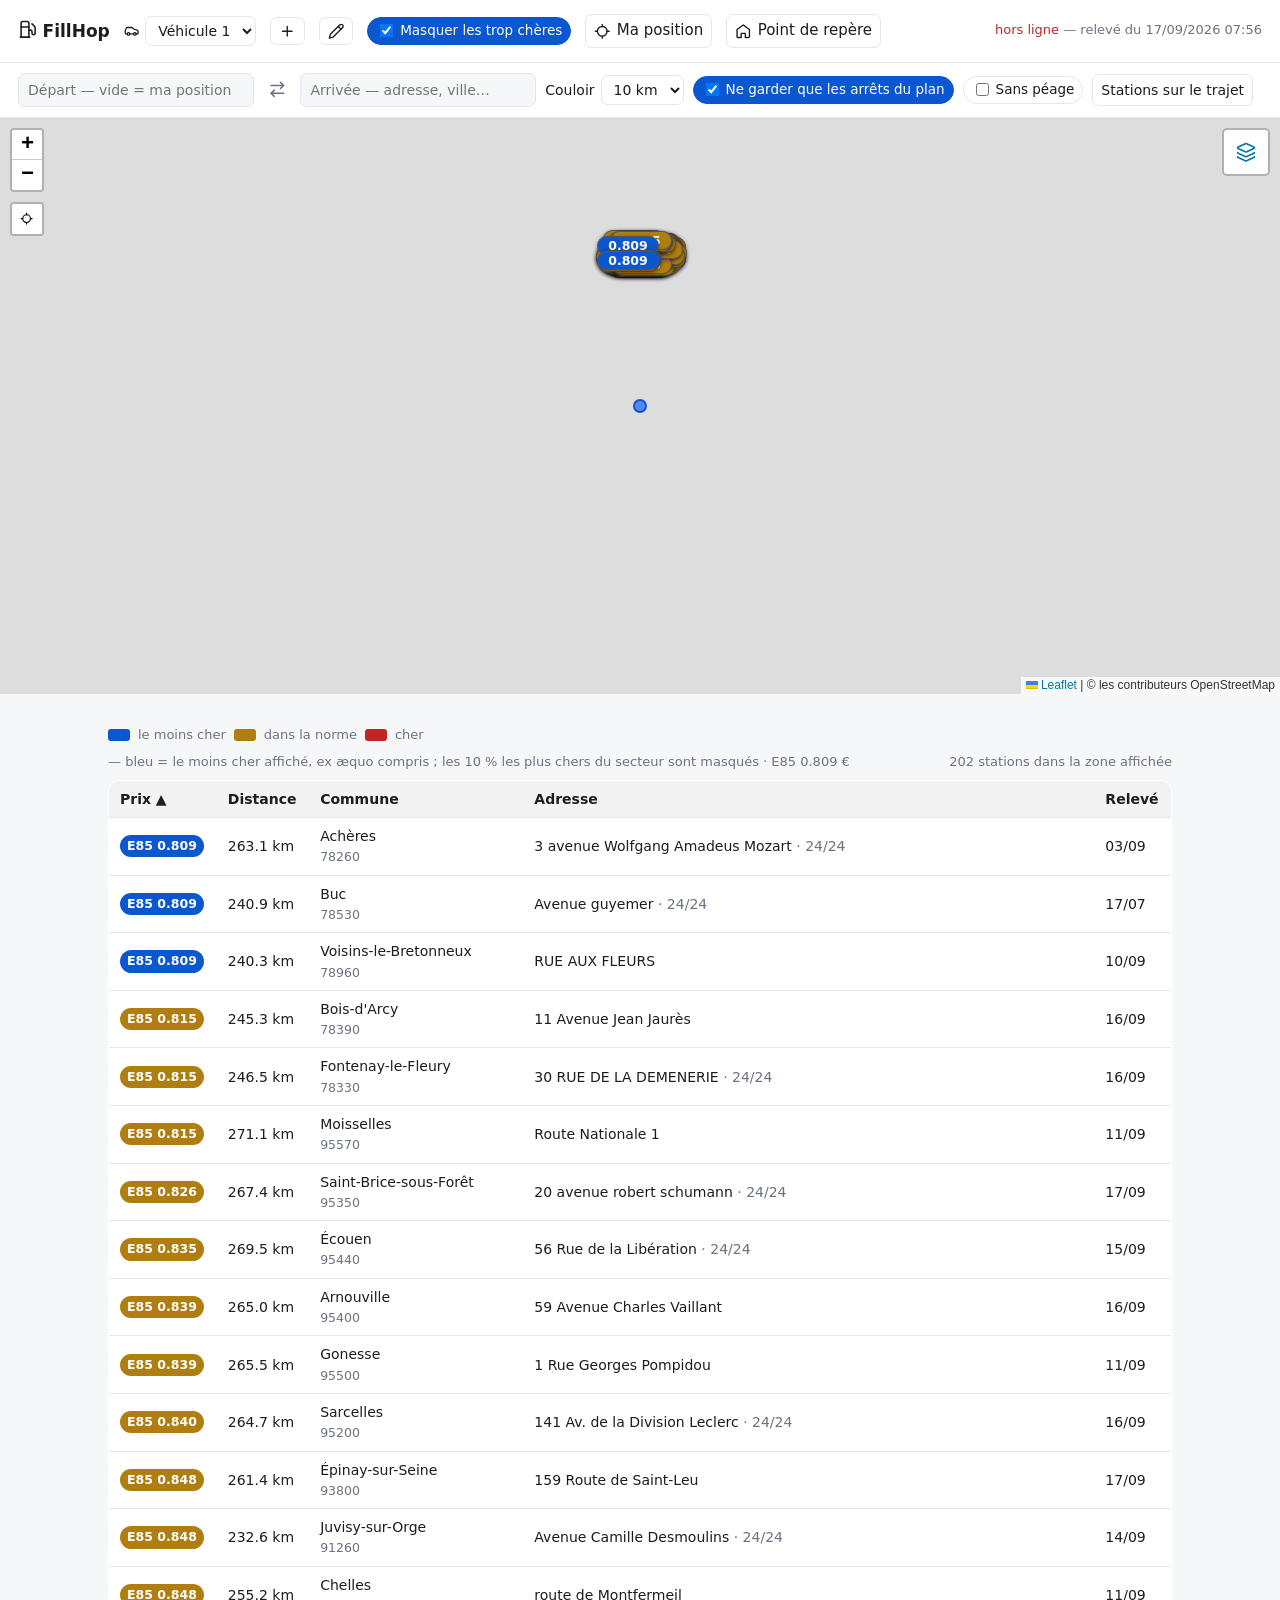
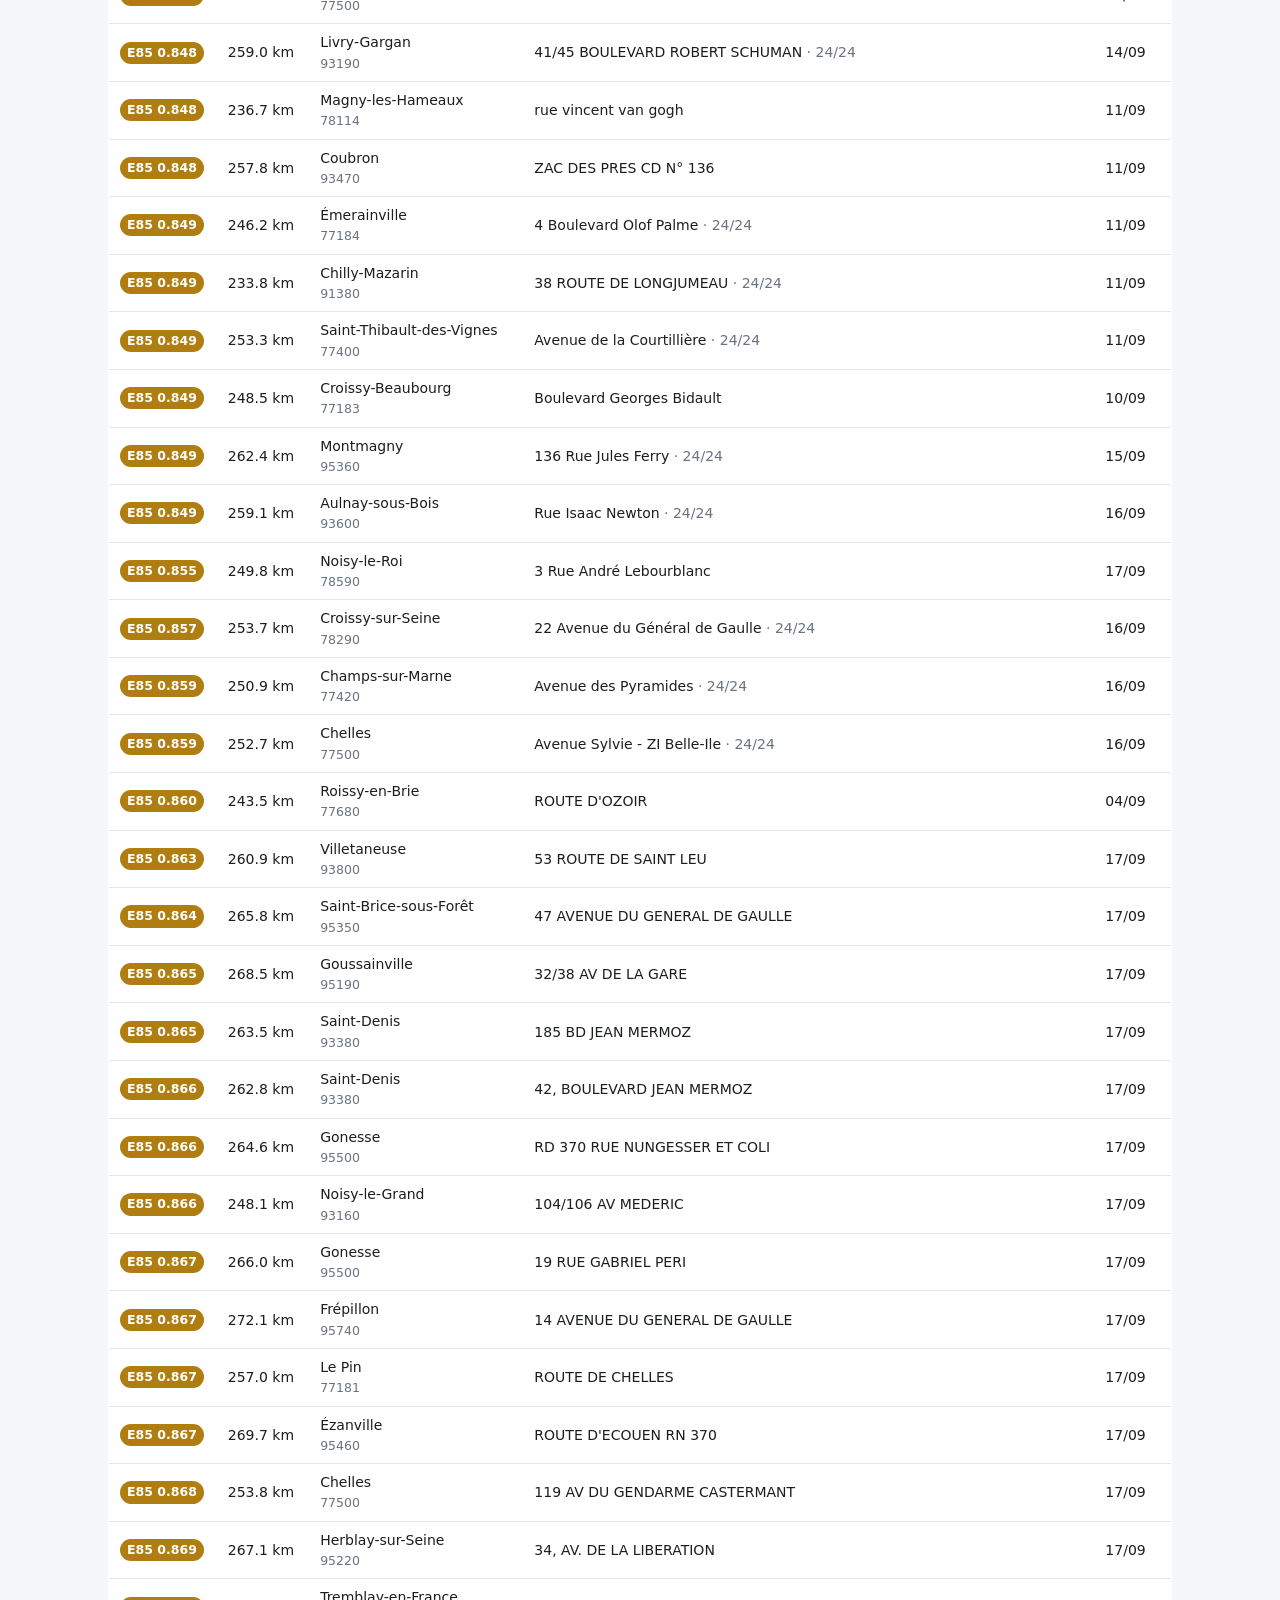
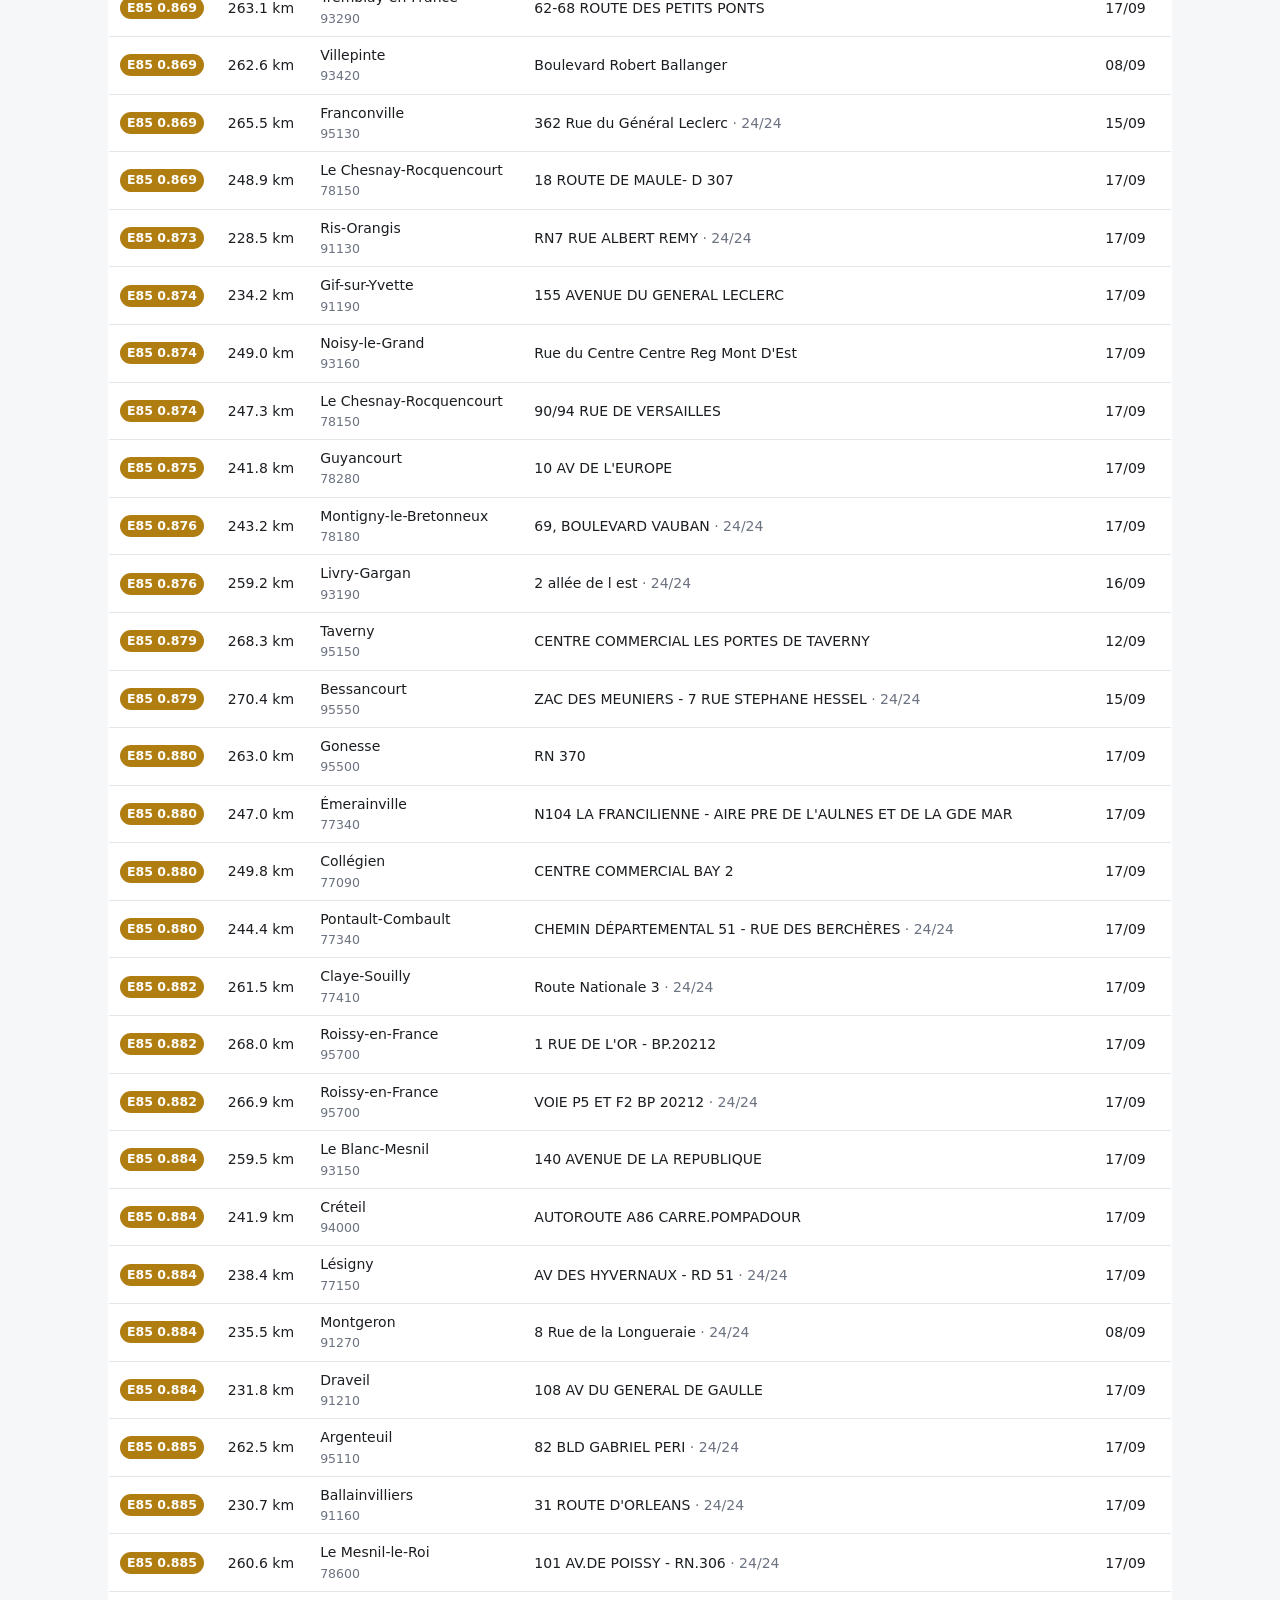
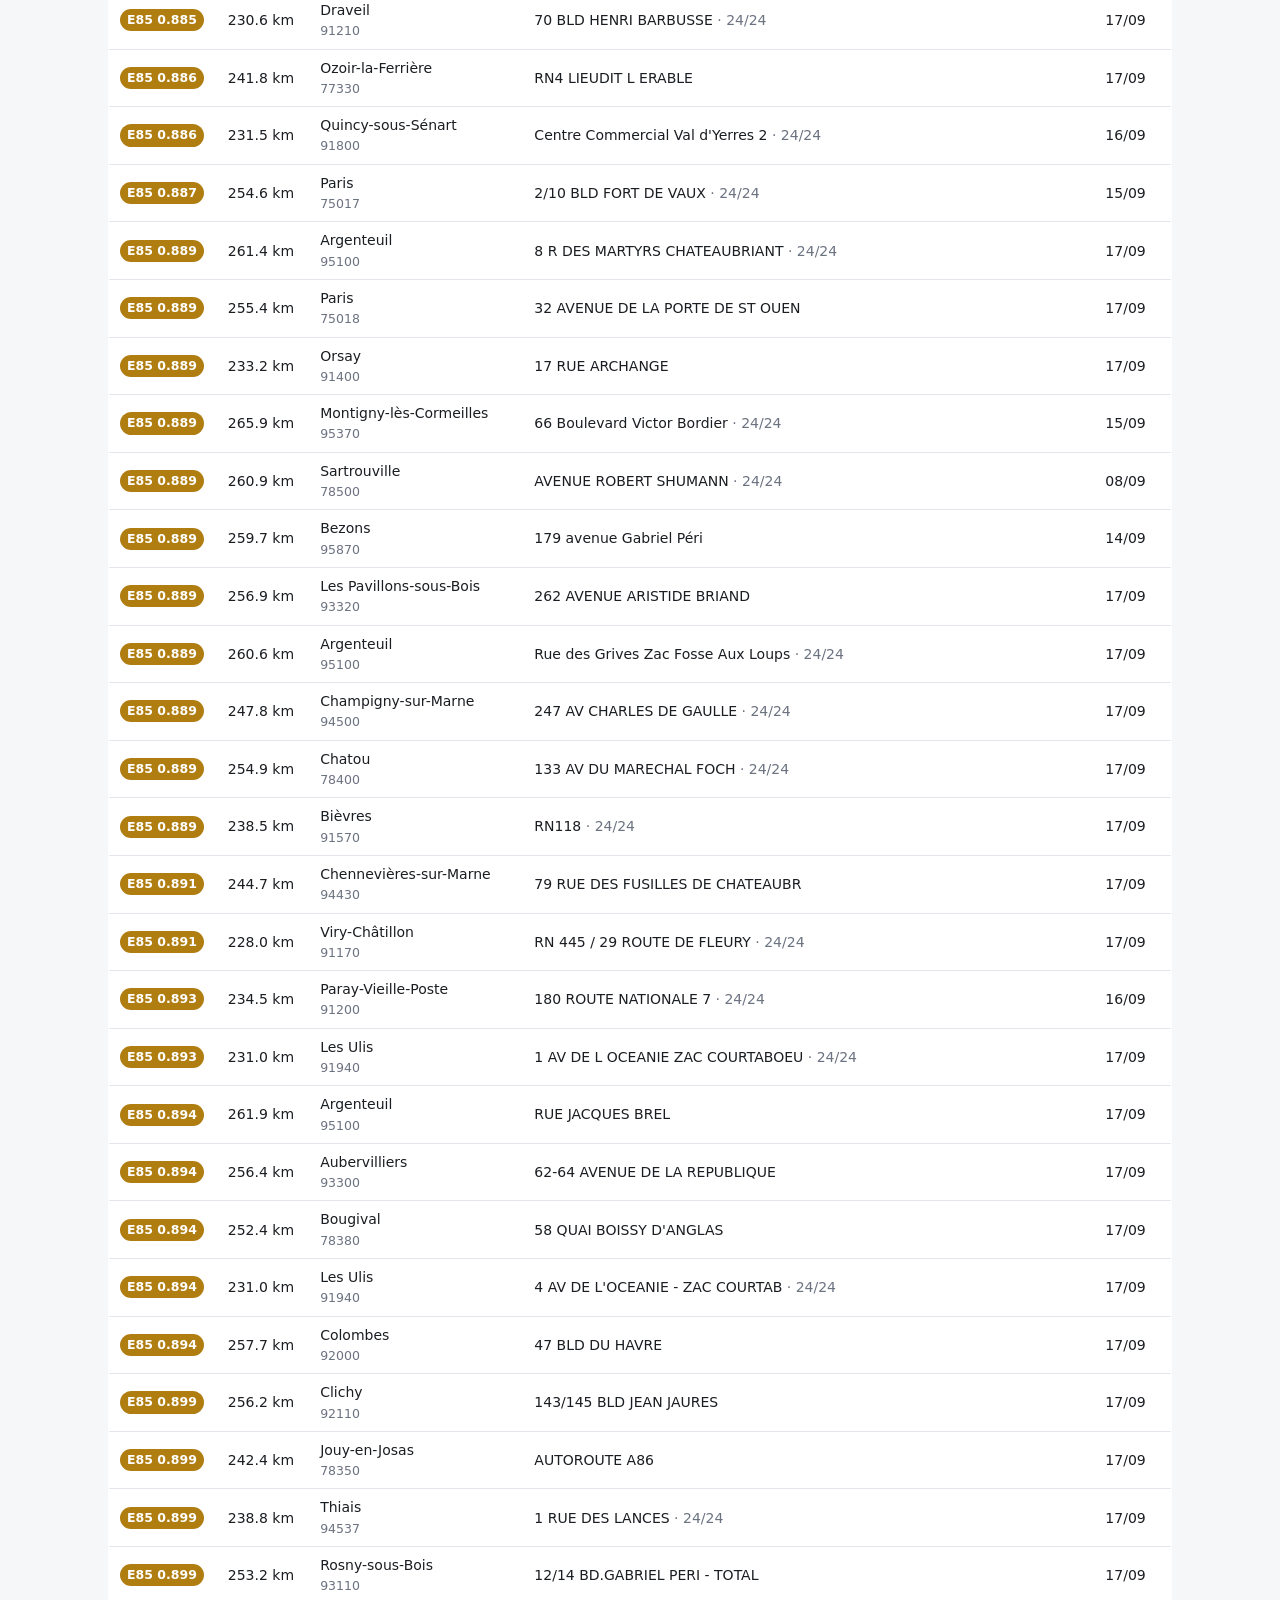
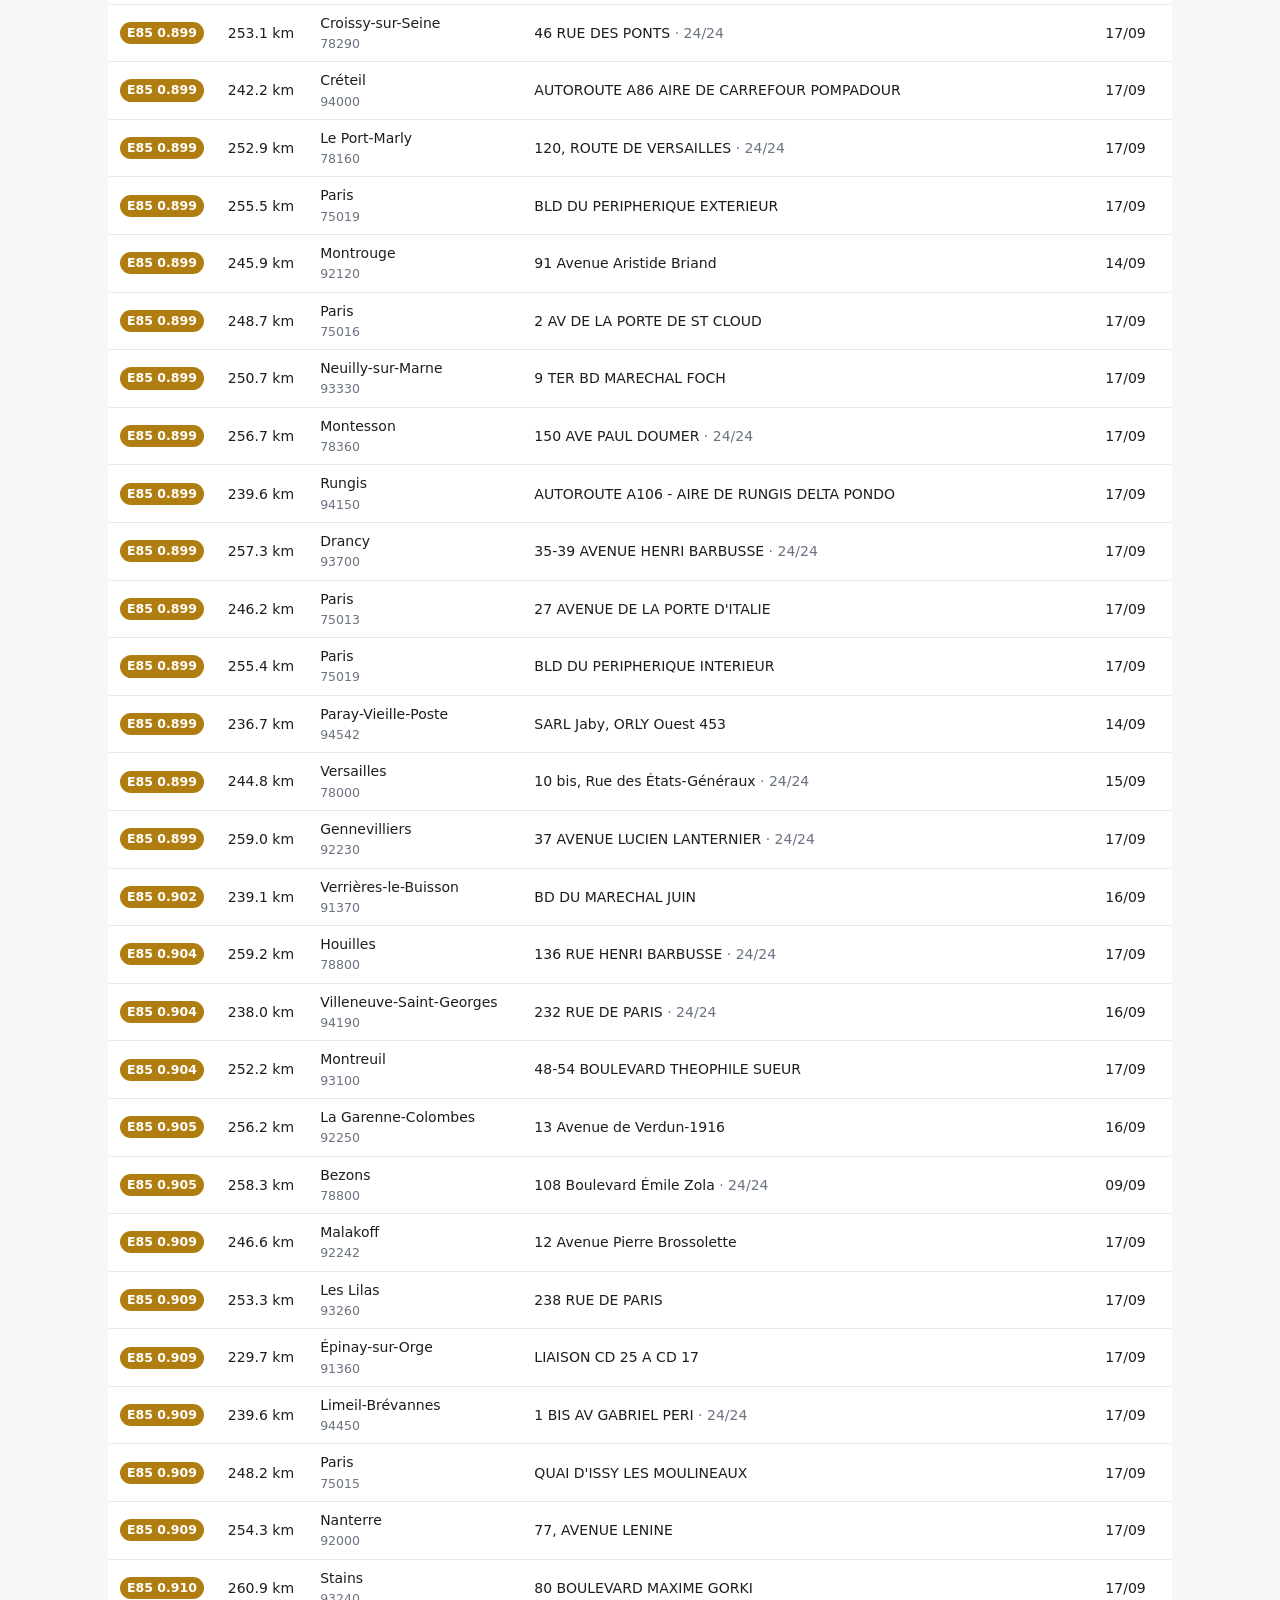
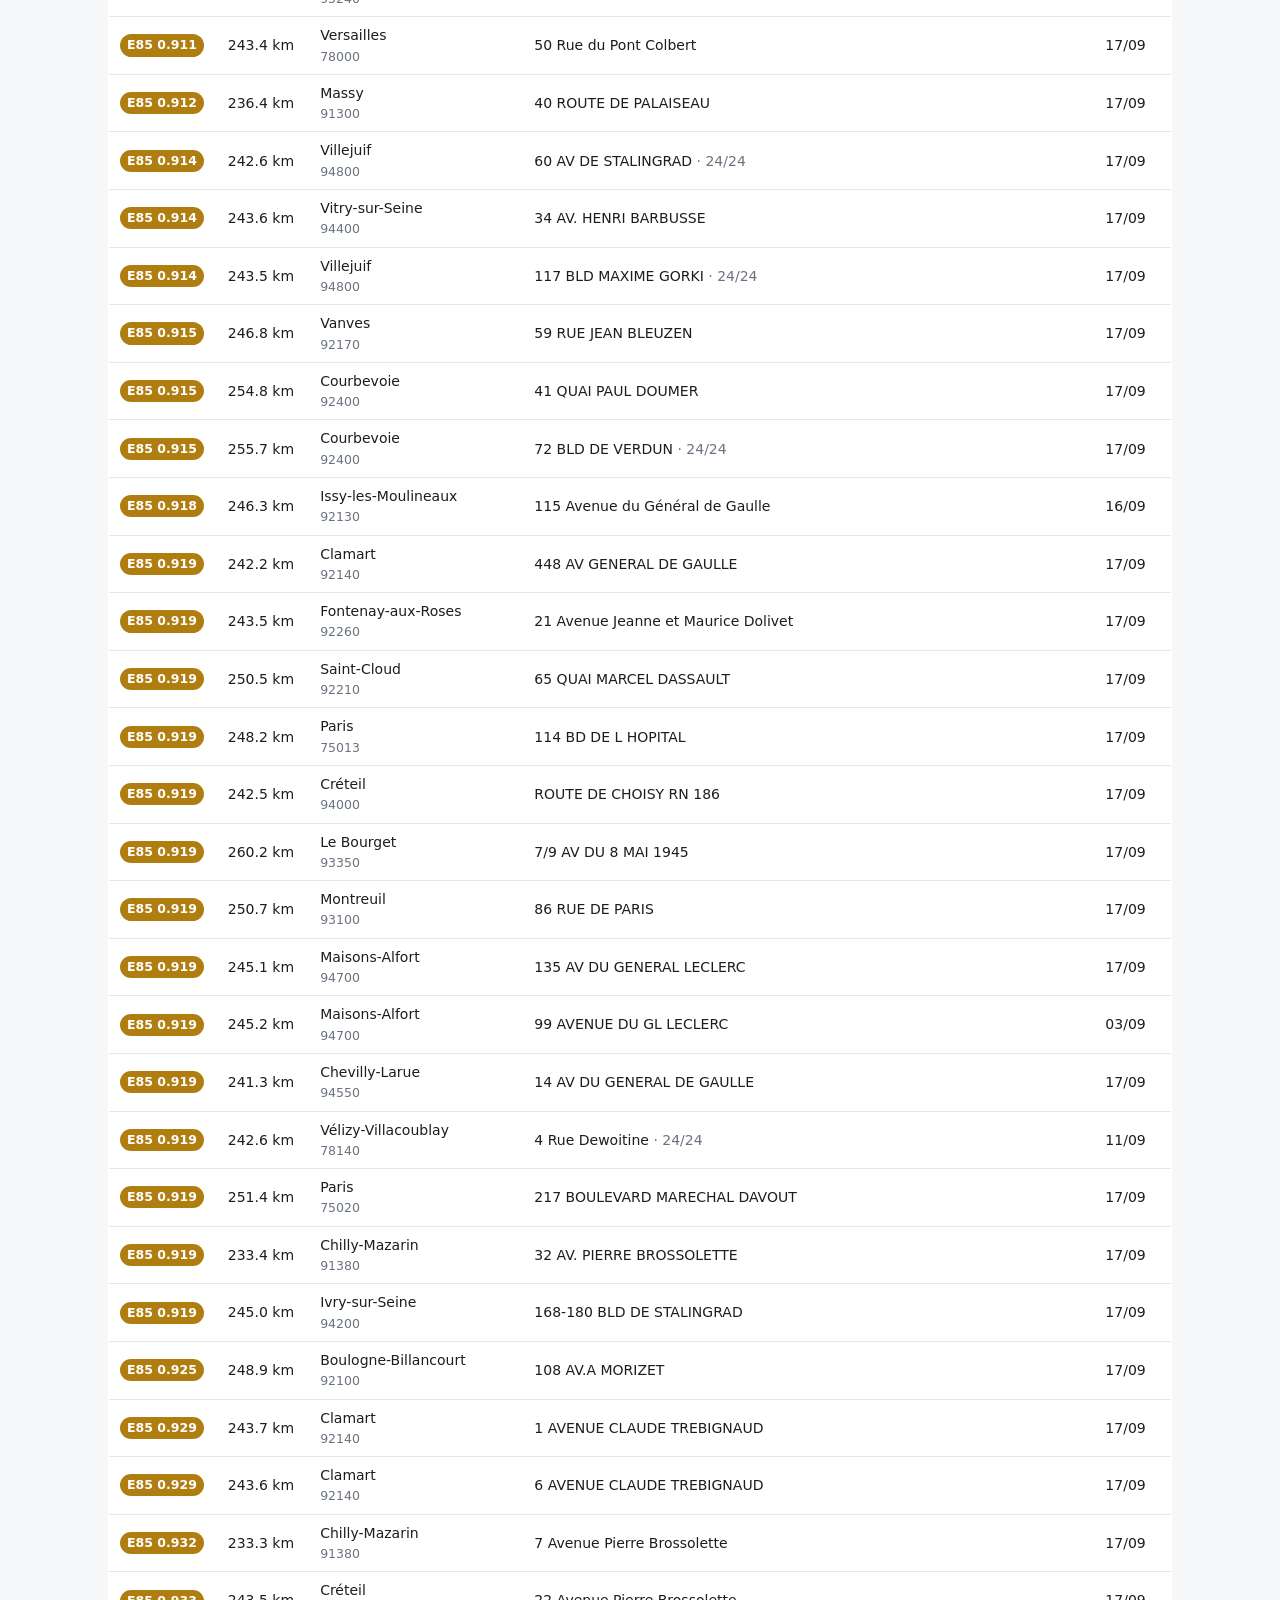
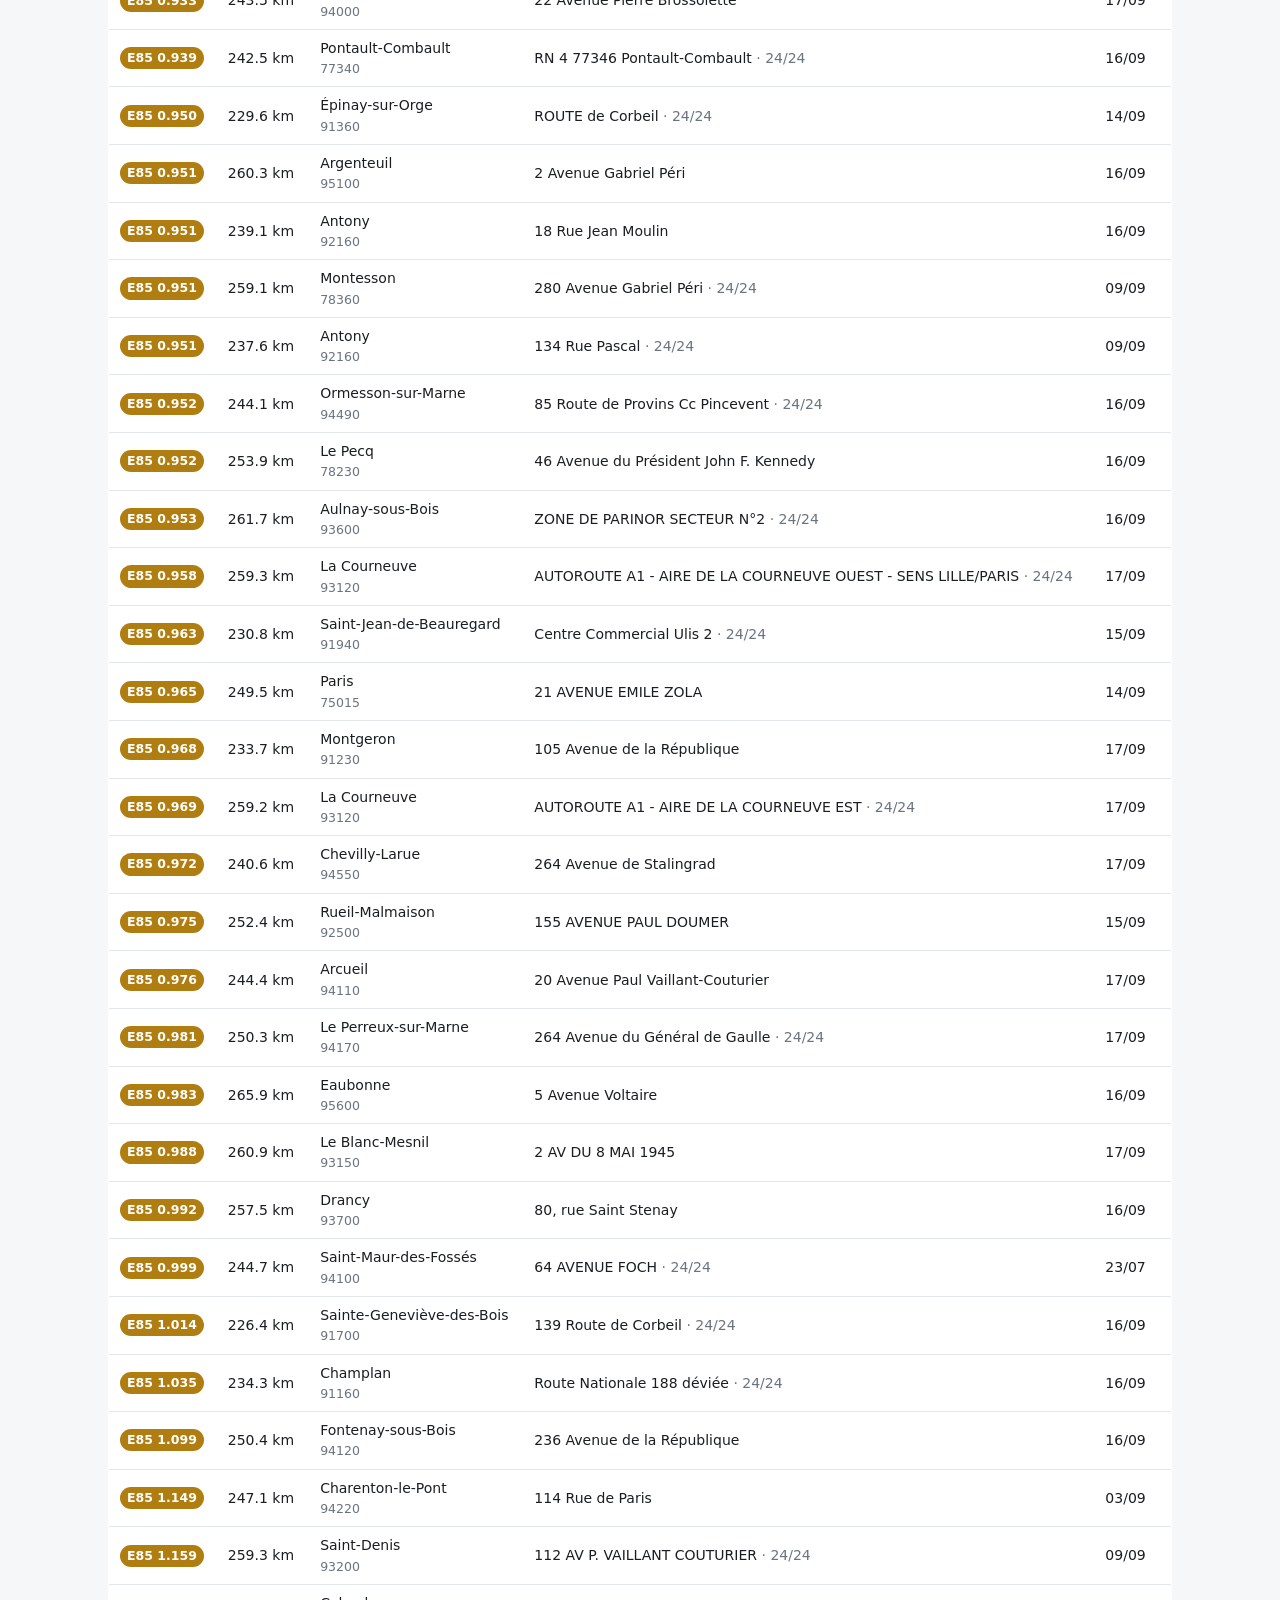
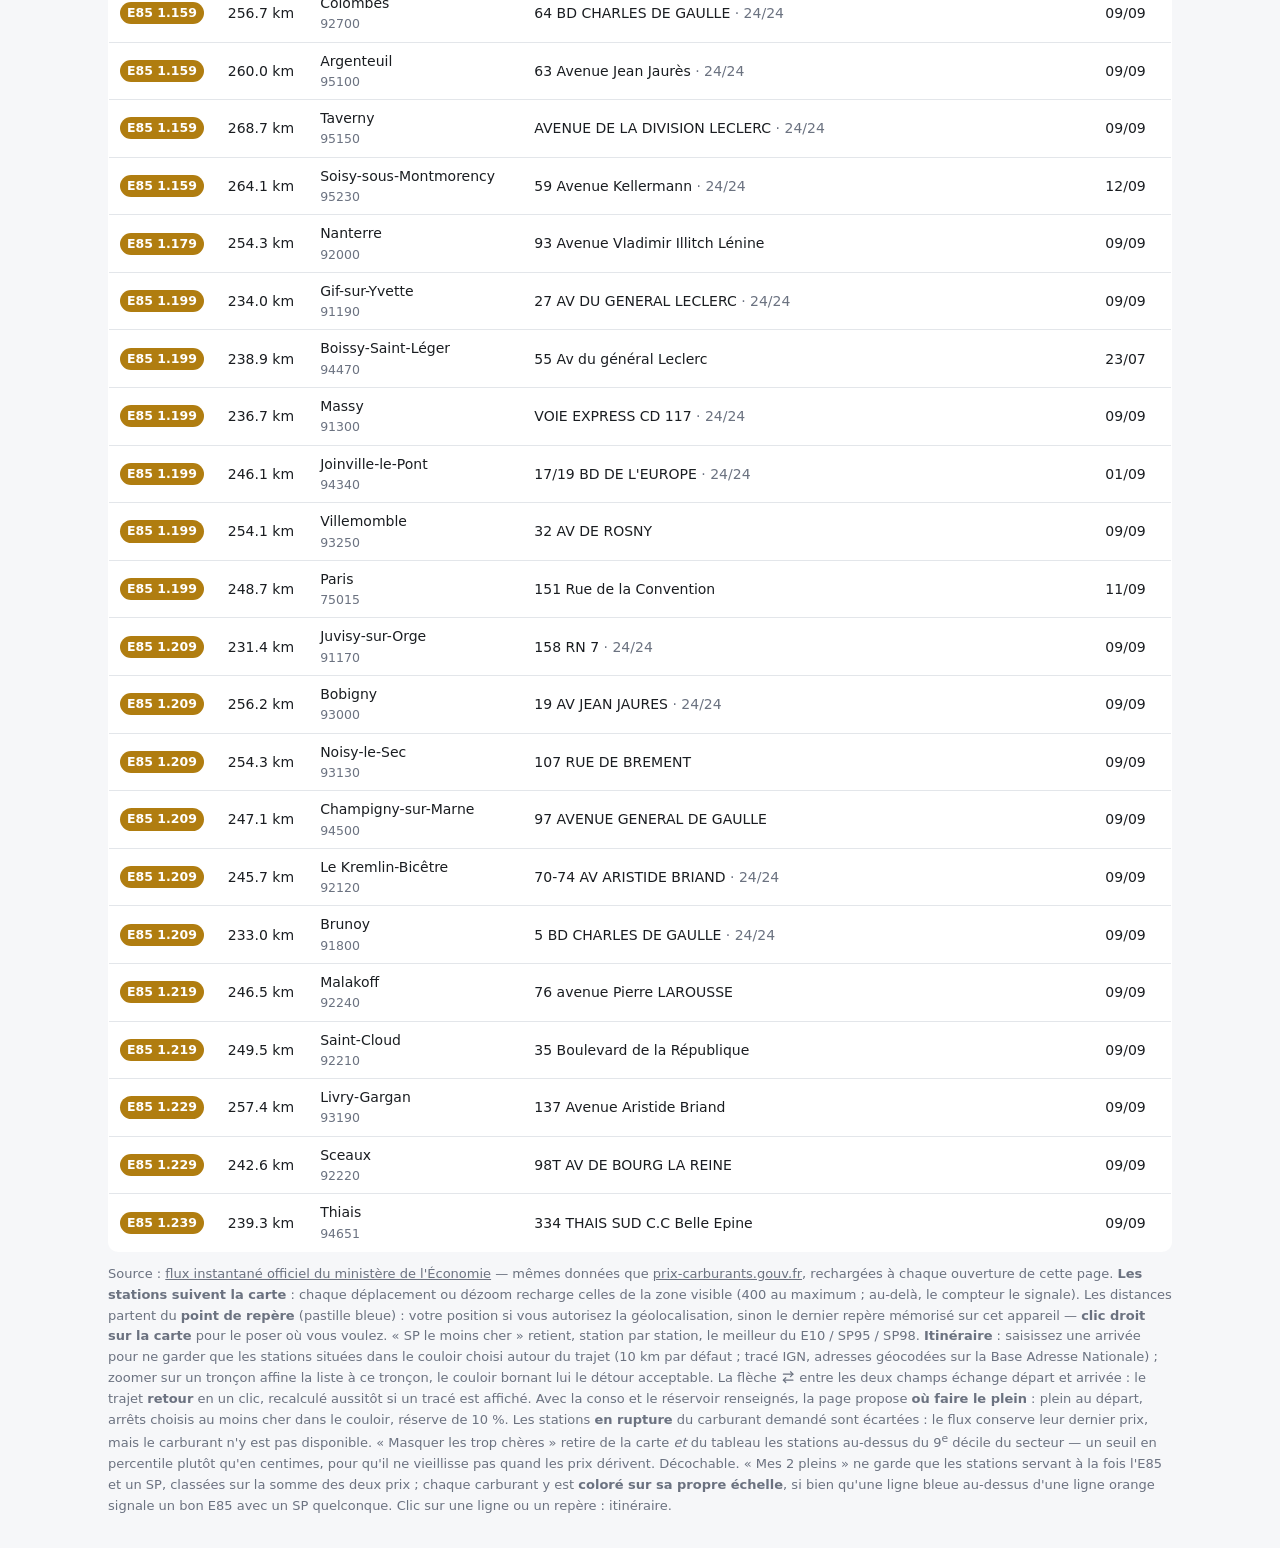
==== index.html @ d0668a2f "pages — build du 2026-09-17 Co-Authored-By: Claude <noreply@anthropic.com>" ====
<!DOCTYPE html>
<html lang="fr">
<head>
<meta charset="utf-8">
<meta name="viewport" content="width=device-width, initial-scale=1">
<meta http-equiv="Content-Security-Policy" content="default-src 'none'; script-src 'sha256-20nQCchB9co0qIjJZRGuk2/Z9VM+kNiyxNV1lvTlZBo=' 'sha256-ymEa5KxS230i+nWQeRbhgSF2k4nsTD3Vn7gPgkDmQLY='; style-src 'unsafe-inline'; img-src 'self' data: https://data.geopf.fr https://tile.openstreetmap.org; connect-src 'self' https://data.economie.gouv.fr https://data.geopf.fr https://api-adresse.data.gouv.fr; base-uri 'none'; form-action 'self'">
<meta name="fuelpilot-build" content="20260917-075632">
<title>FillHop</title>
<style>/* required styles */

.leaflet-pane,
.leaflet-tile,
.leaflet-marker-icon,
.leaflet-marker-shadow,
.leaflet-tile-container,
.leaflet-pane > svg,
.leaflet-pane > canvas,
.leaflet-zoom-box,
.leaflet-image-layer,
.leaflet-layer {
	position: absolute;
	left: 0;
	top: 0;
	}
.leaflet-container {
	overflow: hidden;
	}
.leaflet-tile,
.leaflet-marker-icon,
.leaflet-marker-shadow {
	-webkit-user-select: none;
	   -moz-user-select: none;
	        user-select: none;
	  -webkit-user-drag: none;
	}
/* Prevents IE11 from highlighting tiles in blue */
.leaflet-tile::selection {
	background: transparent;
}
/* Safari renders non-retina tile on retina better with this, but Chrome is worse */
.leaflet-safari .leaflet-tile {
	image-rendering: -webkit-optimize-contrast;
	}
/* hack that prevents hw layers "stretching" when loading new tiles */
.leaflet-safari .leaflet-tile-container {
	width: 1600px;
	height: 1600px;
	-webkit-transform-origin: 0 0;
	}
.leaflet-marker-icon,
.leaflet-marker-shadow {
	display: block;
	}
/* .leaflet-container svg: reset svg max-width decleration shipped in Joomla! (joomla.org) 3.x */
/* .leaflet-container img: map is broken in FF if you have max-width: 100% on tiles */
.leaflet-container .leaflet-overlay-pane svg {
	max-width: none !important;
	max-height: none !important;
	}
.leaflet-container .leaflet-marker-pane img,
.leaflet-container .leaflet-shadow-pane img,
.leaflet-container .leaflet-tile-pane img,
.leaflet-container img.leaflet-image-layer,
.leaflet-container .leaflet-tile {
	max-width: none !important;
	max-height: none !important;
	width: auto;
	padding: 0;
	}

.leaflet-container img.leaflet-tile {
	/* See: https://bugs.chromium.org/p/chromium/issues/detail?id=600120 */
	mix-blend-mode: plus-lighter;
}

.leaflet-container.leaflet-touch-zoom {
	-ms-touch-action: pan-x pan-y;
	touch-action: pan-x pan-y;
	}
.leaflet-container.leaflet-touch-drag {
	-ms-touch-action: pinch-zoom;
	/* Fallback for FF which doesn't support pinch-zoom */
	touch-action: none;
	touch-action: pinch-zoom;
}
.leaflet-container.leaflet-touch-drag.leaflet-touch-zoom {
	-ms-touch-action: none;
	touch-action: none;
}
.leaflet-container {
	-webkit-tap-highlight-color: transparent;
}
.leaflet-container a {
	-webkit-tap-highlight-color: rgba(51, 181, 229, 0.4);
}
.leaflet-tile {
	filter: inherit;
	visibility: hidden;
	}
.leaflet-tile-loaded {
	visibility: inherit;
	}
.leaflet-zoom-box {
	width: 0;
	height: 0;
	-moz-box-sizing: border-box;
	     box-sizing: border-box;
	z-index: 800;
	}
/* workaround for https://bugzilla.mozilla.org/show_bug.cgi?id=888319 */
.leaflet-overlay-pane svg {
	-moz-user-select: none;
	}

.leaflet-pane         { z-index: 400; }

.leaflet-tile-pane    { z-index: 200; }
.leaflet-overlay-pane { z-index: 400; }
.leaflet-shadow-pane  { z-index: 500; }
.leaflet-marker-pane  { z-index: 600; }
.leaflet-tooltip-pane   { z-index: 650; }
.leaflet-popup-pane   { z-index: 700; }

.leaflet-map-pane canvas { z-index: 100; }
.leaflet-map-pane svg    { z-index: 200; }

.leaflet-vml-shape {
	width: 1px;
	height: 1px;
	}
.lvml {
	behavior: url(#default#VML);
	display: inline-block;
	position: absolute;
	}


/* control positioning */

.leaflet-control {
	position: relative;
	z-index: 800;
	pointer-events: visiblePainted; /* IE 9-10 doesn't have auto */
	pointer-events: auto;
	}
.leaflet-top,
.leaflet-bottom {
	position: absolute;
	z-index: 1000;
	pointer-events: none;
	}
.leaflet-top {
	top: 0;
	}
.leaflet-right {
	right: 0;
	}
.leaflet-bottom {
	bottom: 0;
	}
.leaflet-left {
	left: 0;
	}
.leaflet-control {
	float: left;
	clear: both;
	}
.leaflet-right .leaflet-control {
	float: right;
	}
.leaflet-top .leaflet-control {
	margin-top: 10px;
	}
.leaflet-bottom .leaflet-control {
	margin-bottom: 10px;
	}
.leaflet-left .leaflet-control {
	margin-left: 10px;
	}
.leaflet-right .leaflet-control {
	margin-right: 10px;
	}


/* zoom and fade animations */

.leaflet-fade-anim .leaflet-popup {
	opacity: 0;
	-webkit-transition: opacity 0.2s linear;
	   -moz-transition: opacity 0.2s linear;
	        transition: opacity 0.2s linear;
	}
.leaflet-fade-anim .leaflet-map-pane .leaflet-popup {
	opacity: 1;
	}
.leaflet-zoom-animated {
	-webkit-transform-origin: 0 0;
	    -ms-transform-origin: 0 0;
	        transform-origin: 0 0;
	}
svg.leaflet-zoom-animated {
	will-change: transform;
}

.leaflet-zoom-anim .leaflet-zoom-animated {
	-webkit-transition: -webkit-transform 0.25s cubic-bezier(0,0,0.25,1);
	   -moz-transition:    -moz-transform 0.25s cubic-bezier(0,0,0.25,1);
	        transition:         transform 0.25s cubic-bezier(0,0,0.25,1);
	}
.leaflet-zoom-anim .leaflet-tile,
.leaflet-pan-anim .leaflet-tile {
	-webkit-transition: none;
	   -moz-transition: none;
	        transition: none;
	}

.leaflet-zoom-anim .leaflet-zoom-hide {
	visibility: hidden;
	}


/* cursors */

.leaflet-interactive {
	cursor: pointer;
	}
.leaflet-grab {
	cursor: -webkit-grab;
	cursor:    -moz-grab;
	cursor:         grab;
	}
.leaflet-crosshair,
.leaflet-crosshair .leaflet-interactive {
	cursor: crosshair;
	}
.leaflet-popup-pane,
.leaflet-control {
	cursor: auto;
	}
.leaflet-dragging .leaflet-grab,
.leaflet-dragging .leaflet-grab .leaflet-interactive,
.leaflet-dragging .leaflet-marker-draggable {
	cursor: move;
	cursor: -webkit-grabbing;
	cursor:    -moz-grabbing;
	cursor:         grabbing;
	}

/* marker & overlays interactivity */
.leaflet-marker-icon,
.leaflet-marker-shadow,
.leaflet-image-layer,
.leaflet-pane > svg path,
.leaflet-tile-container {
	pointer-events: none;
	}

.leaflet-marker-icon.leaflet-interactive,
.leaflet-image-layer.leaflet-interactive,
.leaflet-pane > svg path.leaflet-interactive,
svg.leaflet-image-layer.leaflet-interactive path {
	pointer-events: visiblePainted; /* IE 9-10 doesn't have auto */
	pointer-events: auto;
	}

/* visual tweaks */

.leaflet-container {
	background: #ddd;
	outline-offset: 1px;
	}
.leaflet-container a {
	color: #0078A8;
	}
.leaflet-zoom-box {
	border: 2px dotted #38f;
	background: rgba(255,255,255,0.5);
	}


/* general typography */
.leaflet-container {
	font-family: "Helvetica Neue", Arial, Helvetica, sans-serif;
	font-size: 12px;
	font-size: 0.75rem;
	line-height: 1.5;
	}


/* general toolbar styles */

.leaflet-bar {
	box-shadow: 0 1px 5px rgba(0,0,0,0.65);
	border-radius: 4px;
	}
.leaflet-bar a {
	background-color: #fff;
	border-bottom: 1px solid #ccc;
	width: 26px;
	height: 26px;
	line-height: 26px;
	display: block;
	text-align: center;
	text-decoration: none;
	color: black;
	}
.leaflet-bar a,
.leaflet-control-layers-toggle {
	background-position: 50% 50%;
	background-repeat: no-repeat;
	display: block;
	}
.leaflet-bar a:hover,
.leaflet-bar a:focus {
	background-color: #f4f4f4;
	}
.leaflet-bar a:first-child {
	border-top-left-radius: 4px;
	border-top-right-radius: 4px;
	}
.leaflet-bar a:last-child {
	border-bottom-left-radius: 4px;
	border-bottom-right-radius: 4px;
	border-bottom: none;
	}
.leaflet-bar a.leaflet-disabled {
	cursor: default;
	background-color: #f4f4f4;
	color: #bbb;
	}

.leaflet-touch .leaflet-bar a {
	width: 30px;
	height: 30px;
	line-height: 30px;
	}
.leaflet-touch .leaflet-bar a:first-child {
	border-top-left-radius: 2px;
	border-top-right-radius: 2px;
	}
.leaflet-touch .leaflet-bar a:last-child {
	border-bottom-left-radius: 2px;
	border-bottom-right-radius: 2px;
	}

/* zoom control */

.leaflet-control-zoom-in,
.leaflet-control-zoom-out {
	font: bold 18px 'Lucida Console', Monaco, monospace;
	text-indent: 1px;
	}

.leaflet-touch .leaflet-control-zoom-in, .leaflet-touch .leaflet-control-zoom-out  {
	font-size: 22px;
	}


/* layers control */

.leaflet-control-layers {
	box-shadow: 0 1px 5px rgba(0,0,0,0.4);
	background: #fff;
	border-radius: 5px;
	}
.leaflet-control-layers-toggle {
	background-image: url(images/layers.png);
	width: 36px;
	height: 36px;
	}
.leaflet-retina .leaflet-control-layers-toggle {
	background-image: url(images/layers-2x.png);
	background-size: 26px 26px;
	}
.leaflet-touch .leaflet-control-layers-toggle {
	width: 44px;
	height: 44px;
	}
.leaflet-control-layers .leaflet-control-layers-list,
.leaflet-control-layers-expanded .leaflet-control-layers-toggle {
	display: none;
	}
.leaflet-control-layers-expanded .leaflet-control-layers-list {
	display: block;
	position: relative;
	}
.leaflet-control-layers-expanded {
	padding: 6px 10px 6px 6px;
	color: #333;
	background: #fff;
	}
.leaflet-control-layers-scrollbar {
	overflow-y: scroll;
	overflow-x: hidden;
	padding-right: 5px;
	}
.leaflet-control-layers-selector {
	margin-top: 2px;
	position: relative;
	top: 1px;
	}
.leaflet-control-layers label {
	display: block;
	font-size: 13px;
	font-size: 1.08333em;
	}
.leaflet-control-layers-separator {
	height: 0;
	border-top: 1px solid #ddd;
	margin: 5px -10px 5px -6px;
	}

/* Default icon URLs */
.leaflet-default-icon-path { /* used only in path-guessing heuristic, see L.Icon.Default */
	background-image: url(images/marker-icon.png);
	}


/* attribution and scale controls */

.leaflet-container .leaflet-control-attribution {
	background: #fff;
	background: rgba(255, 255, 255, 0.8);
	margin: 0;
	}
.leaflet-control-attribution,
.leaflet-control-scale-line {
	padding: 0 5px;
	color: #333;
	line-height: 1.4;
	}
.leaflet-control-attribution a {
	text-decoration: none;
	}
.leaflet-control-attribution a:hover,
.leaflet-control-attribution a:focus {
	text-decoration: underline;
	}
.leaflet-attribution-flag {
	display: inline !important;
	vertical-align: baseline !important;
	width: 1em;
	height: 0.6669em;
	}
.leaflet-left .leaflet-control-scale {
	margin-left: 5px;
	}
.leaflet-bottom .leaflet-control-scale {
	margin-bottom: 5px;
	}
.leaflet-control-scale-line {
	border: 2px solid #777;
	border-top: none;
	line-height: 1.1;
	padding: 2px 5px 1px;
	white-space: nowrap;
	-moz-box-sizing: border-box;
	     box-sizing: border-box;
	background: rgba(255, 255, 255, 0.8);
	text-shadow: 1px 1px #fff;
	}
.leaflet-control-scale-line:not(:first-child) {
	border-top: 2px solid #777;
	border-bottom: none;
	margin-top: -2px;
	}
.leaflet-control-scale-line:not(:first-child):not(:last-child) {
	border-bottom: 2px solid #777;
	}

.leaflet-touch .leaflet-control-attribution,
.leaflet-touch .leaflet-control-layers,
.leaflet-touch .leaflet-bar {
	box-shadow: none;
	}
.leaflet-touch .leaflet-control-layers,
.leaflet-touch .leaflet-bar {
	border: 2px solid rgba(0,0,0,0.2);
	background-clip: padding-box;
	}


/* popup */

.leaflet-popup {
	position: absolute;
	text-align: center;
	margin-bottom: 20px;
	}
.leaflet-popup-content-wrapper {
	padding: 1px;
	text-align: left;
	border-radius: 12px;
	}
.leaflet-popup-content {
	margin: 13px 24px 13px 20px;
	line-height: 1.3;
	font-size: 13px;
	font-size: 1.08333em;
	min-height: 1px;
	}
.leaflet-popup-content p {
	margin: 17px 0;
	margin: 1.3em 0;
	}
.leaflet-popup-tip-container {
	width: 40px;
	height: 20px;
	position: absolute;
	left: 50%;
	margin-top: -1px;
	margin-left: -20px;
	overflow: hidden;
	pointer-events: none;
	}
.leaflet-popup-tip {
	width: 17px;
	height: 17px;
	padding: 1px;

	margin: -10px auto 0;
	pointer-events: auto;

	-webkit-transform: rotate(45deg);
	   -moz-transform: rotate(45deg);
	    -ms-transform: rotate(45deg);
	        transform: rotate(45deg);
	}
.leaflet-popup-content-wrapper,
.leaflet-popup-tip {
	background: white;
	color: #333;
	box-shadow: 0 3px 14px rgba(0,0,0,0.4);
	}
.leaflet-container a.leaflet-popup-close-button {
	position: absolute;
	top: 0;
	right: 0;
	border: none;
	text-align: center;
	width: 24px;
	height: 24px;
	font: 16px/24px Tahoma, Verdana, sans-serif;
	color: #757575;
	text-decoration: none;
	background: transparent;
	}
.leaflet-container a.leaflet-popup-close-button:hover,
.leaflet-container a.leaflet-popup-close-button:focus {
	color: #585858;
	}
.leaflet-popup-scrolled {
	overflow: auto;
	}

.leaflet-oldie .leaflet-popup-content-wrapper {
	-ms-zoom: 1;
	}
.leaflet-oldie .leaflet-popup-tip {
	width: 24px;
	margin: 0 auto;

	-ms-filter: "progid:DXImageTransform.Microsoft.Matrix(M11=0.70710678, M12=0.70710678, M21=-0.70710678, M22=0.70710678)";
	filter: progid:DXImageTransform.Microsoft.Matrix(M11=0.70710678, M12=0.70710678, M21=-0.70710678, M22=0.70710678);
	}

.leaflet-oldie .leaflet-control-zoom,
.leaflet-oldie .leaflet-control-layers,
.leaflet-oldie .leaflet-popup-content-wrapper,
.leaflet-oldie .leaflet-popup-tip {
	border: 1px solid #999;
	}


/* div icon */

.leaflet-div-icon {
	background: #fff;
	border: 1px solid #666;
	}


/* Tooltip */
/* Base styles for the element that has a tooltip */
.leaflet-tooltip {
	position: absolute;
	padding: 6px;
	background-color: #fff;
	border: 1px solid #fff;
	border-radius: 3px;
	color: #222;
	white-space: nowrap;
	-webkit-user-select: none;
	-moz-user-select: none;
	-ms-user-select: none;
	user-select: none;
	pointer-events: none;
	box-shadow: 0 1px 3px rgba(0,0,0,0.4);
	}
.leaflet-tooltip.leaflet-interactive {
	cursor: pointer;
	pointer-events: auto;
	}
.leaflet-tooltip-top:before,
.leaflet-tooltip-bottom:before,
.leaflet-tooltip-left:before,
.leaflet-tooltip-right:before {
	position: absolute;
	pointer-events: none;
	border: 6px solid transparent;
	background: transparent;
	content: "";
	}

/* Directions */

.leaflet-tooltip-bottom {
	margin-top: 6px;
}
.leaflet-tooltip-top {
	margin-top: -6px;
}
.leaflet-tooltip-bottom:before,
.leaflet-tooltip-top:before {
	left: 50%;
	margin-left: -6px;
	}
.leaflet-tooltip-top:before {
	bottom: 0;
	margin-bottom: -12px;
	border-top-color: #fff;
	}
.leaflet-tooltip-bottom:before {
	top: 0;
	margin-top: -12px;
	margin-left: -6px;
	border-bottom-color: #fff;
	}
.leaflet-tooltip-left {
	margin-left: -6px;
}
.leaflet-tooltip-right {
	margin-left: 6px;
}
.leaflet-tooltip-left:before,
.leaflet-tooltip-right:before {
	top: 50%;
	margin-top: -6px;
	}
.leaflet-tooltip-left:before {
	right: 0;
	margin-right: -12px;
	border-left-color: #fff;
	}
.leaflet-tooltip-right:before {
	left: 0;
	margin-left: -12px;
	border-right-color: #fff;
	}

/* Printing */

@media print {
	/* Prevent printers from removing background-images of controls. */
	.leaflet-control {
		-webkit-print-color-adjust: exact;
		print-color-adjust: exact;
		}
	}
</style>
<script>/* @preserve
 * Leaflet 1.9.4, a JS library for interactive maps. https://leafletjs.com
 * (c) 2010-2023 Vladimir Agafonkin, (c) 2010-2011 CloudMade
 */
!function(t,e){"object"==typeof exports&&"undefined"!=typeof module?e(exports):"function"==typeof define&&define.amd?define(["exports"],e):e((t="undefined"!=typeof globalThis?globalThis:t||self).leaflet={})}(this,function(t){"use strict";function l(t){for(var e,i,n=1,o=arguments.length;n<o;n++)for(e in i=arguments[n])t[e]=i[e];return t}var R=Object.create||function(t){return N.prototype=t,new N};function N(){}function a(t,e){var i,n=Array.prototype.slice;return t.bind?t.bind.apply(t,n.call(arguments,1)):(i=n.call(arguments,2),function(){return t.apply(e,i.length?i.concat(n.call(arguments)):arguments)})}var D=0;function h(t){return"_leaflet_id"in t||(t._leaflet_id=++D),t._leaflet_id}function j(t,e,i){var n,o,s=function(){n=!1,o&&(r.apply(i,o),o=!1)},r=function(){n?o=arguments:(t.apply(i,arguments),setTimeout(s,e),n=!0)};return r}function H(t,e,i){var n=e[1],e=e[0],o=n-e;return t===n&&i?t:((t-e)%o+o)%o+e}function u(){return!1}function i(t,e){return!1===e?t:(e=Math.pow(10,void 0===e?6:e),Math.round(t*e)/e)}function W(t){return t.trim?t.trim():t.replace(/^\s+|\s+$/g,"")}function F(t){return W(t).split(/\s+/)}function c(t,e){for(var i in Object.prototype.hasOwnProperty.call(t,"options")||(t.options=t.options?R(t.options):{}),e)t.options[i]=e[i];return t.options}function U(t,e,i){var n,o=[];for(n in t)o.push(encodeURIComponent(i?n.toUpperCase():n)+"="+encodeURIComponent(t[n]));return(e&&-1!==e.indexOf("?")?"&":"?")+o.join("&")}var V=/\{ *([\w_ -]+) *\}/g;function q(t,i){return t.replace(V,function(t,e){e=i[e];if(void 0===e)throw new Error("No value provided for variable "+t);return e="function"==typeof e?e(i):e})}var d=Array.isArray||function(t){return"[object Array]"===Object.prototype.toString.call(t)};function G(t,e){for(var i=0;i<t.length;i++)if(t[i]===e)return i;return-1}var K="[data-uri]";function Y(t){return window["webkit"+t]||window["moz"+t]||window["ms"+t]}var X=0;function J(t){var e=+new Date,i=Math.max(0,16-(e-X));return X=e+i,window.setTimeout(t,i)}var $=window.requestAnimationFrame||Y("RequestAnimationFrame")||J,Q=window.cancelAnimationFrame||Y("CancelAnimationFrame")||Y("CancelRequestAnimationFrame")||function(t){window.clearTimeout(t)};function x(t,e,i){if(!i||$!==J)return $.call(window,a(t,e));t.call(e)}function r(t){t&&Q.call(window,t)}var tt={__proto__:null,extend:l,create:R,bind:a,get lastId(){return D},stamp:h,throttle:j,wrapNum:H,falseFn:u,formatNum:i,trim:W,splitWords:F,setOptions:c,getParamString:U,template:q,isArray:d,indexOf:G,emptyImageUrl:K,requestFn:$,cancelFn:Q,requestAnimFrame:x,cancelAnimFrame:r};function et(){}et.extend=function(t){function e(){c(this),this.initialize&&this.initialize.apply(this,arguments),this.callInitHooks()}var i,n=e.__super__=this.prototype,o=R(n);for(i in(o.constructor=e).prototype=o,this)Object.prototype.hasOwnProperty.call(this,i)&&"prototype"!==i&&"__super__"!==i&&(e[i]=this[i]);if(t.statics&&l(e,t.statics),t.includes){var s=t.includes;if("undefined"!=typeof L&&L&&L.Mixin){s=d(s)?s:[s];for(var r=0;r<s.length;r++)s[r]===L.Mixin.Events&&console.warn("Deprecated include of L.Mixin.Events: this property will be removed in future releases, please inherit from L.Evented instead.",(new Error).stack)}l.apply(null,[o].concat(t.includes))}return l(o,t),delete o.statics,delete o.includes,o.options&&(o.options=n.options?R(n.options):{},l(o.options,t.options)),o._initHooks=[],o.callInitHooks=function(){if(!this._initHooksCalled){n.callInitHooks&&n.callInitHooks.call(this),this._initHooksCalled=!0;for(var t=0,e=o._initHooks.length;t<e;t++)o._initHooks[t].call(this)}},e},et.include=function(t){var e=this.prototype.options;return l(this.prototype,t),t.options&&(this.prototype.options=e,this.mergeOptions(t.options)),this},et.mergeOptions=function(t){return l(this.prototype.options,t),this},et.addInitHook=function(t){var e=Array.prototype.slice.call(arguments,1),i="function"==typeof t?t:function(){this[t].apply(this,e)};return this.prototype._initHooks=this.prototype._initHooks||[],this.prototype._initHooks.push(i),this};var e={on:function(t,e,i){if("object"==typeof t)for(var n in t)this._on(n,t[n],e);else for(var o=0,s=(t=F(t)).length;o<s;o++)this._on(t[o],e,i);return this},off:function(t,e,i){if(arguments.length)if("object"==typeof t)for(var n in t)this._off(n,t[n],e);else{t=F(t);for(var o=1===arguments.length,s=0,r=t.length;s<r;s++)o?this._off(t[s]):this._off(t[s],e,i)}else delete this._events;return this},_on:function(t,e,i,n){"function"!=typeof e?console.warn("wrong listener type: "+typeof e):!1===this._listens(t,e,i)&&(e={fn:e,ctx:i=i===this?void 0:i},n&&(e.once=!0),this._events=this._events||{},this._events[t]=this._events[t]||[],this._events[t].push(e))},_off:function(t,e,i){var n,o,s;if(this._events&&(n=this._events[t]))if(1===arguments.length){if(this._firingCount)for(o=0,s=n.length;o<s;o++)n[o].fn=u;delete this._events[t]}else"function"!=typeof e?console.warn("wrong listener type: "+typeof e):!1!==(e=this._listens(t,e,i))&&(i=n[e],this._firingCount&&(i.fn=u,this._events[t]=n=n.slice()),n.splice(e,1))},fire:function(t,e,i){if(this.listens(t,i)){var n=l({},e,{type:t,target:this,sourceTarget:e&&e.sourceTarget||this});if(this._events){var o=this._events[t];if(o){this._firingCount=this._firingCount+1||1;for(var s=0,r=o.length;s<r;s++){var a=o[s],h=a.fn;a.once&&this.off(t,h,a.ctx),h.call(a.ctx||this,n)}this._firingCount--}}i&&this._propagateEvent(n)}return this},listens:function(t,e,i,n){"string"!=typeof t&&console.warn('"string" type argument expected');var o=e,s=("function"!=typeof e&&(n=!!e,i=o=void 0),this._events&&this._events[t]);if(s&&s.length&&!1!==this._listens(t,o,i))return!0;if(n)for(var r in this._eventParents)if(this._eventParents[r].listens(t,e,i,n))return!0;return!1},_listens:function(t,e,i){if(this._events){var n=this._events[t]||[];if(!e)return!!n.length;i===this&&(i=void 0);for(var o=0,s=n.length;o<s;o++)if(n[o].fn===e&&n[o].ctx===i)return o}return!1},once:function(t,e,i){if("object"==typeof t)for(var n in t)this._on(n,t[n],e,!0);else for(var o=0,s=(t=F(t)).length;o<s;o++)this._on(t[o],e,i,!0);return this},addEventParent:function(t){return this._eventParents=this._eventParents||{},this._eventParents[h(t)]=t,this},removeEventParent:function(t){return this._eventParents&&delete this._eventParents[h(t)],this},_propagateEvent:function(t){for(var e in this._eventParents)this._eventParents[e].fire(t.type,l({layer:t.target,propagatedFrom:t.target},t),!0)}},it=(e.addEventListener=e.on,e.removeEventListener=e.clearAllEventListeners=e.off,e.addOneTimeEventListener=e.once,e.fireEvent=e.fire,e.hasEventListeners=e.listens,et.extend(e));function p(t,e,i){this.x=i?Math.round(t):t,this.y=i?Math.round(e):e}var nt=Math.trunc||function(t){return 0<t?Math.floor(t):Math.ceil(t)};function m(t,e,i){return t instanceof p?t:d(t)?new p(t[0],t[1]):null==t?t:"object"==typeof t&&"x"in t&&"y"in t?new p(t.x,t.y):new p(t,e,i)}function f(t,e){if(t)for(var i=e?[t,e]:t,n=0,o=i.length;n<o;n++)this.extend(i[n])}function _(t,e){return!t||t instanceof f?t:new f(t,e)}function s(t,e){if(t)for(var i=e?[t,e]:t,n=0,o=i.length;n<o;n++)this.extend(i[n])}function g(t,e){return t instanceof s?t:new s(t,e)}function v(t,e,i){if(isNaN(t)||isNaN(e))throw new Error("Invalid LatLng object: ("+t+", "+e+")");this.lat=+t,this.lng=+e,void 0!==i&&(this.alt=+i)}function w(t,e,i){return t instanceof v?t:d(t)&&"object"!=typeof t[0]?3===t.length?new v(t[0],t[1],t[2]):2===t.length?new v(t[0],t[1]):null:null==t?t:"object"==typeof t&&"lat"in t?new v(t.lat,"lng"in t?t.lng:t.lon,t.alt):void 0===e?null:new v(t,e,i)}p.prototype={clone:function(){return new p(this.x,this.y)},add:function(t){return this.clone()._add(m(t))},_add:function(t){return this.x+=t.x,this.y+=t.y,this},subtract:function(t){return this.clone()._subtract(m(t))},_subtract:function(t){return this.x-=t.x,this.y-=t.y,this},divideBy:function(t){return this.clone()._divideBy(t)},_divideBy:function(t){return this.x/=t,this.y/=t,this},multiplyBy:function(t){return this.clone()._multiplyBy(t)},_multiplyBy:function(t){return this.x*=t,this.y*=t,this},scaleBy:function(t){return new p(this.x*t.x,this.y*t.y)},unscaleBy:function(t){return new p(this.x/t.x,this.y/t.y)},round:function(){return this.clone()._round()},_round:function(){return this.x=Math.round(this.x),this.y=Math.round(this.y),this},floor:function(){return this.clone()._floor()},_floor:function(){return this.x=Math.floor(this.x),this.y=Math.floor(this.y),this},ceil:function(){return this.clone()._ceil()},_ceil:function(){return this.x=Math.ceil(this.x),this.y=Math.ceil(this.y),this},trunc:function(){return this.clone()._trunc()},_trunc:function(){return this.x=nt(this.x),this.y=nt(this.y),this},distanceTo:function(t){var e=(t=m(t)).x-this.x,t=t.y-this.y;return Math.sqrt(e*e+t*t)},equals:function(t){return(t=m(t)).x===this.x&&t.y===this.y},contains:function(t){return t=m(t),Math.abs(t.x)<=Math.abs(this.x)&&Math.abs(t.y)<=Math.abs(this.y)},toString:function(){return"Point("+i(this.x)+", "+i(this.y)+")"}},f.prototype={extend:function(t){var e,i;if(t){if(t instanceof p||"number"==typeof t[0]||"x"in t)e=i=m(t);else if(e=(t=_(t)).min,i=t.max,!e||!i)return this;this.min||this.max?(this.min.x=Math.min(e.x,this.min.x),this.max.x=Math.max(i.x,this.max.x),this.min.y=Math.min(e.y,this.min.y),this.max.y=Math.max(i.y,this.max.y)):(this.min=e.clone(),this.max=i.clone())}return this},getCenter:function(t){return m((this.min.x+this.max.x)/2,(this.min.y+this.max.y)/2,t)},getBottomLeft:function(){return m(this.min.x,this.max.y)},getTopRight:function(){return m(this.max.x,this.min.y)},getTopLeft:function(){return this.min},getBottomRight:function(){return this.max},getSize:function(){return this.max.subtract(this.min)},contains:function(t){var e,i;return(t=("number"==typeof t[0]||t instanceof p?m:_)(t))instanceof f?(e=t.min,i=t.max):e=i=t,e.x>=this.min.x&&i.x<=this.max.x&&e.y>=this.min.y&&i.y<=this.max.y},intersects:function(t){t=_(t);var e=this.min,i=this.max,n=t.min,t=t.max,o=t.x>=e.x&&n.x<=i.x,t=t.y>=e.y&&n.y<=i.y;return o&&t},overlaps:function(t){t=_(t);var e=this.min,i=this.max,n=t.min,t=t.max,o=t.x>e.x&&n.x<i.x,t=t.y>e.y&&n.y<i.y;return o&&t},isValid:function(){return!(!this.min||!this.max)},pad:function(t){var e=this.min,i=this.max,n=Math.abs(e.x-i.x)*t,t=Math.abs(e.y-i.y)*t;return _(m(e.x-n,e.y-t),m(i.x+n,i.y+t))},equals:function(t){return!!t&&(t=_(t),this.min.equals(t.getTopLeft())&&this.max.equals(t.getBottomRight()))}},s.prototype={extend:function(t){var e,i,n=this._southWest,o=this._northEast;if(t instanceof v)i=e=t;else{if(!(t instanceof s))return t?this.extend(w(t)||g(t)):this;if(e=t._southWest,i=t._northEast,!e||!i)return this}return n||o?(n.lat=Math.min(e.lat,n.lat),n.lng=Math.min(e.lng,n.lng),o.lat=Math.max(i.lat,o.lat),o.lng=Math.max(i.lng,o.lng)):(this._southWest=new v(e.lat,e.lng),this._northEast=new v(i.lat,i.lng)),this},pad:function(t){var e=this._southWest,i=this._northEast,n=Math.abs(e.lat-i.lat)*t,t=Math.abs(e.lng-i.lng)*t;return new s(new v(e.lat-n,e.lng-t),new v(i.lat+n,i.lng+t))},getCenter:function(){return new v((this._southWest.lat+this._northEast.lat)/2,(this._southWest.lng+this._northEast.lng)/2)},getSouthWest:function(){return this._southWest},getNorthEast:function(){return this._northEast},getNorthWest:function(){return new v(this.getNorth(),this.getWest())},getSouthEast:function(){return new v(this.getSouth(),this.getEast())},getWest:function(){return this._southWest.lng},getSouth:function(){return this._southWest.lat},getEast:function(){return this._northEast.lng},getNorth:function(){return this._northEast.lat},contains:function(t){t=("number"==typeof t[0]||t instanceof v||"lat"in t?w:g)(t);var e,i,n=this._southWest,o=this._northEast;return t instanceof s?(e=t.getSouthWest(),i=t.getNorthEast()):e=i=t,e.lat>=n.lat&&i.lat<=o.lat&&e.lng>=n.lng&&i.lng<=o.lng},intersects:function(t){t=g(t);var e=this._southWest,i=this._northEast,n=t.getSouthWest(),t=t.getNorthEast(),o=t.lat>=e.lat&&n.lat<=i.lat,t=t.lng>=e.lng&&n.lng<=i.lng;return o&&t},overlaps:function(t){t=g(t);var e=this._southWest,i=this._northEast,n=t.getSouthWest(),t=t.getNorthEast(),o=t.lat>e.lat&&n.lat<i.lat,t=t.lng>e.lng&&n.lng<i.lng;return o&&t},toBBoxString:function(){return[this.getWest(),this.getSouth(),this.getEast(),this.getNorth()].join(",")},equals:function(t,e){return!!t&&(t=g(t),this._southWest.equals(t.getSouthWest(),e)&&this._northEast.equals(t.getNorthEast(),e))},isValid:function(){return!(!this._southWest||!this._northEast)}};var ot={latLngToPoint:function(t,e){t=this.projection.project(t),e=this.scale(e);return this.transformation._transform(t,e)},pointToLatLng:function(t,e){e=this.scale(e),t=this.transformation.untransform(t,e);return this.projection.unproject(t)},project:function(t){return this.projection.project(t)},unproject:function(t){return this.projection.unproject(t)},scale:function(t){return 256*Math.pow(2,t)},zoom:function(t){return Math.log(t/256)/Math.LN2},getProjectedBounds:function(t){var e;return this.infinite?null:(e=this.projection.bounds,t=this.scale(t),new f(this.transformation.transform(e.min,t),this.transformation.transform(e.max,t)))},infinite:!(v.prototype={equals:function(t,e){return!!t&&(t=w(t),Math.max(Math.abs(this.lat-t.lat),Math.abs(this.lng-t.lng))<=(void 0===e?1e-9:e))},toString:function(t){return"LatLng("+i(this.lat,t)+", "+i(this.lng,t)+")"},distanceTo:function(t){return st.distance(this,w(t))},wrap:function(){return st.wrapLatLng(this)},toBounds:function(t){var t=180*t/40075017,e=t/Math.cos(Math.PI/180*this.lat);return g([this.lat-t,this.lng-e],[this.lat+t,this.lng+e])},clone:function(){return new v(this.lat,this.lng,this.alt)}}),wrapLatLng:function(t){var e=this.wrapLng?H(t.lng,this.wrapLng,!0):t.lng;return new v(this.wrapLat?H(t.lat,this.wrapLat,!0):t.lat,e,t.alt)},wrapLatLngBounds:function(t){var e=t.getCenter(),i=this.wrapLatLng(e),n=e.lat-i.lat,e=e.lng-i.lng;return 0==n&&0==e?t:(i=t.getSouthWest(),t=t.getNorthEast(),new s(new v(i.lat-n,i.lng-e),new v(t.lat-n,t.lng-e)))}},st=l({},ot,{wrapLng:[-180,180],R:6371e3,distance:function(t,e){var i=Math.PI/180,n=t.lat*i,o=e.lat*i,s=Math.sin((e.lat-t.lat)*i/2),e=Math.sin((e.lng-t.lng)*i/2),t=s*s+Math.cos(n)*Math.cos(o)*e*e,i=2*Math.atan2(Math.sqrt(t),Math.sqrt(1-t));return this.R*i}}),rt=6378137,rt={R:rt,MAX_LATITUDE:85.0511287798,project:function(t){var e=Math.PI/180,i=this.MAX_LATITUDE,i=Math.max(Math.min(i,t.lat),-i),i=Math.sin(i*e);return new p(this.R*t.lng*e,this.R*Math.log((1+i)/(1-i))/2)},unproject:function(t){var e=180/Math.PI;return new v((2*Math.atan(Math.exp(t.y/this.R))-Math.PI/2)*e,t.x*e/this.R)},bounds:new f([-(rt=rt*Math.PI),-rt],[rt,rt])};function at(t,e,i,n){d(t)?(this._a=t[0],this._b=t[1],this._c=t[2],this._d=t[3]):(this._a=t,this._b=e,this._c=i,this._d=n)}function ht(t,e,i,n){return new at(t,e,i,n)}at.prototype={transform:function(t,e){return this._transform(t.clone(),e)},_transform:function(t,e){return t.x=(e=e||1)*(this._a*t.x+this._b),t.y=e*(this._c*t.y+this._d),t},untransform:function(t,e){return new p((t.x/(e=e||1)-this._b)/this._a,(t.y/e-this._d)/this._c)}};var lt=l({},st,{code:"EPSG:3857",projection:rt,transformation:ht(lt=.5/(Math.PI*rt.R),.5,-lt,.5)}),ut=l({},lt,{code:"EPSG:900913"});function ct(t){return document.createElementNS("http://www.w3.org/2000/svg",t)}function dt(t,e){for(var i,n,o,s,r="",a=0,h=t.length;a<h;a++){for(i=0,n=(o=t[a]).length;i<n;i++)r+=(i?"L":"M")+(s=o[i]).x+" "+s.y;r+=e?b.svg?"z":"x":""}return r||"M0 0"}var _t=document.documentElement.style,pt="ActiveXObject"in window,mt=pt&&!document.addEventListener,n="msLaunchUri"in navigator&&!("documentMode"in document),ft=y("webkit"),gt=y("android"),vt=y("android 2")||y("android 3"),yt=parseInt(/WebKit\/([0-9]+)|$/.exec(navigator.userAgent)[1],10),yt=gt&&y("Google")&&yt<537&&!("AudioNode"in window),xt=!!window.opera,wt=!n&&y("chrome"),bt=y("gecko")&&!ft&&!xt&&!pt,Pt=!wt&&y("safari"),Lt=y("phantom"),o="OTransition"in _t,Tt=0===navigator.platform.indexOf("Win"),Mt=pt&&"transition"in _t,zt="WebKitCSSMatrix"in window&&"m11"in new window.WebKitCSSMatrix&&!vt,_t="MozPerspective"in _t,Ct=!window.L_DISABLE_3D&&(Mt||zt||_t)&&!o&&!Lt,Zt="undefined"!=typeof orientation||y("mobile"),St=Zt&&ft,Et=Zt&&zt,kt=!window.PointerEvent&&window.MSPointerEvent,Ot=!(!window.PointerEvent&&!kt),At="ontouchstart"in window||!!window.TouchEvent,Bt=!window.L_NO_TOUCH&&(At||Ot),It=Zt&&xt,Rt=Zt&&bt,Nt=1<(window.devicePixelRatio||window.screen.deviceXDPI/window.screen.logicalXDPI),Dt=function(){var t=!1;try{var e=Object.defineProperty({},"passive",{get:function(){t=!0}});window.addEventListener("testPassiveEventSupport",u,e),window.removeEventListener("testPassiveEventSupport",u,e)}catch(t){}return t}(),jt=!!document.createElement("canvas").getContext,Ht=!(!document.createElementNS||!ct("svg").createSVGRect),Wt=!!Ht&&((Wt=document.createElement("div")).innerHTML="<svg/>","http://www.w3.org/2000/svg"===(Wt.firstChild&&Wt.firstChild.namespaceURI));function y(t){return 0<=navigator.userAgent.toLowerCase().indexOf(t)}var b={ie:pt,ielt9:mt,edge:n,webkit:ft,android:gt,android23:vt,androidStock:yt,opera:xt,chrome:wt,gecko:bt,safari:Pt,phantom:Lt,opera12:o,win:Tt,ie3d:Mt,webkit3d:zt,gecko3d:_t,any3d:Ct,mobile:Zt,mobileWebkit:St,mobileWebkit3d:Et,msPointer:kt,pointer:Ot,touch:Bt,touchNative:At,mobileOpera:It,mobileGecko:Rt,retina:Nt,passiveEvents:Dt,canvas:jt,svg:Ht,vml:!Ht&&function(){try{var t=document.createElement("div"),e=(t.innerHTML='<v:shape adj="1"/>',t.firstChild);return e.style.behavior="url(#default#VML)",e&&"object"==typeof e.adj}catch(t){return!1}}(),inlineSvg:Wt,mac:0===navigator.platform.indexOf("Mac"),linux:0===navigator.platform.indexOf("Linux")},Ft=b.msPointer?"MSPointerDown":"pointerdown",Ut=b.msPointer?"MSPointerMove":"pointermove",Vt=b.msPointer?"MSPointerUp":"pointerup",qt=b.msPointer?"MSPointerCancel":"pointercancel",Gt={touchstart:Ft,touchmove:Ut,touchend:Vt,touchcancel:qt},Kt={touchstart:function(t,e){e.MSPOINTER_TYPE_TOUCH&&e.pointerType===e.MSPOINTER_TYPE_TOUCH&&O(e);ee(t,e)},touchmove:ee,touchend:ee,touchcancel:ee},Yt={},Xt=!1;function Jt(t,e,i){return"touchstart"!==e||Xt||(document.addEventListener(Ft,$t,!0),document.addEventListener(Ut,Qt,!0),document.addEventListener(Vt,te,!0),document.addEventListener(qt,te,!0),Xt=!0),Kt[e]?(i=Kt[e].bind(this,i),t.addEventListener(Gt[e],i,!1),i):(console.warn("wrong event specified:",e),u)}function $t(t){Yt[t.pointerId]=t}function Qt(t){Yt[t.pointerId]&&(Yt[t.pointerId]=t)}function te(t){delete Yt[t.pointerId]}function ee(t,e){if(e.pointerType!==(e.MSPOINTER_TYPE_MOUSE||"mouse")){for(var i in e.touches=[],Yt)e.touches.push(Yt[i]);e.changedTouches=[e],t(e)}}var ie=200;function ne(t,i){t.addEventListener("dblclick",i);var n,o=0;function e(t){var e;1!==t.detail?n=t.detail:"mouse"===t.pointerType||t.sourceCapabilities&&!t.sourceCapabilities.firesTouchEvents||((e=Ne(t)).some(function(t){return t instanceof HTMLLabelElement&&t.attributes.for})&&!e.some(function(t){return t instanceof HTMLInputElement||t instanceof HTMLSelectElement})||((e=Date.now())-o<=ie?2===++n&&i(function(t){var e,i,n={};for(i in t)e=t[i],n[i]=e&&e.bind?e.bind(t):e;return(t=n).type="dblclick",n.detail=2,n.isTrusted=!1,n._simulated=!0,n}(t)):n=1,o=e))}return t.addEventListener("click",e),{dblclick:i,simDblclick:e}}var oe,se,re,ae,he,le,ue=we(["transform","webkitTransform","OTransform","MozTransform","msTransform"]),ce=we(["webkitTransition","transition","OTransition","MozTransition","msTransition"]),de="webkitTransition"===ce||"OTransition"===ce?ce+"End":"transitionend";function _e(t){return"string"==typeof t?document.getElementById(t):t}function pe(t,e){var i=t.style[e]||t.currentStyle&&t.currentStyle[e];return"auto"===(i=i&&"auto"!==i||!document.defaultView?i:(t=document.defaultView.getComputedStyle(t,null))?t[e]:null)?null:i}function P(t,e,i){t=document.createElement(t);return t.className=e||"",i&&i.appendChild(t),t}function T(t){var e=t.parentNode;e&&e.removeChild(t)}function me(t){for(;t.firstChild;)t.removeChild(t.firstChild)}function fe(t){var e=t.parentNode;e&&e.lastChild!==t&&e.appendChild(t)}function ge(t){var e=t.parentNode;e&&e.firstChild!==t&&e.insertBefore(t,e.firstChild)}function ve(t,e){return void 0!==t.classList?t.classList.contains(e):0<(t=xe(t)).length&&new RegExp("(^|\\s)"+e+"(\\s|$)").test(t)}function M(t,e){var i;if(void 0!==t.classList)for(var n=F(e),o=0,s=n.length;o<s;o++)t.classList.add(n[o]);else ve(t,e)||ye(t,((i=xe(t))?i+" ":"")+e)}function z(t,e){void 0!==t.classList?t.classList.remove(e):ye(t,W((" "+xe(t)+" ").replace(" "+e+" "," ")))}function ye(t,e){void 0===t.className.baseVal?t.className=e:t.className.baseVal=e}function xe(t){return void 0===(t=t.correspondingElement?t.correspondingElement:t).className.baseVal?t.className:t.className.baseVal}function C(t,e){if("opacity"in t.style)t.style.opacity=e;else if("filter"in t.style){var i=!1,n="DXImageTransform.Microsoft.Alpha";try{i=t.filters.item(n)}catch(t){if(1===e)return}e=Math.round(100*e),i?(i.Enabled=100!==e,i.Opacity=e):t.style.filter+=" progid:"+n+"(opacity="+e+")"}}function we(t){for(var e=document.documentElement.style,i=0;i<t.length;i++)if(t[i]in e)return t[i];return!1}function be(t,e,i){e=e||new p(0,0);t.style[ue]=(b.ie3d?"translate("+e.x+"px,"+e.y+"px)":"translate3d("+e.x+"px,"+e.y+"px,0)")+(i?" scale("+i+")":"")}function Z(t,e){t._leaflet_pos=e,b.any3d?be(t,e):(t.style.left=e.x+"px",t.style.top=e.y+"px")}function Pe(t){return t._leaflet_pos||new p(0,0)}function Le(){S(window,"dragstart",O)}function Te(){k(window,"dragstart",O)}function Me(t){for(;-1===t.tabIndex;)t=t.parentNode;t.style&&(ze(),le=(he=t).style.outlineStyle,t.style.outlineStyle="none",S(window,"keydown",ze))}function ze(){he&&(he.style.outlineStyle=le,le=he=void 0,k(window,"keydown",ze))}function Ce(t){for(;!((t=t.parentNode).offsetWidth&&t.offsetHeight||t===document.body););return t}function Ze(t){var e=t.getBoundingClientRect();return{x:e.width/t.offsetWidth||1,y:e.height/t.offsetHeight||1,boundingClientRect:e}}ae="onselectstart"in document?(re=function(){S(window,"selectstart",O)},function(){k(window,"selectstart",O)}):(se=we(["userSelect","WebkitUserSelect","OUserSelect","MozUserSelect","msUserSelect"]),re=function(){var t;se&&(t=document.documentElement.style,oe=t[se],t[se]="none")},function(){se&&(document.documentElement.style[se]=oe,oe=void 0)});pt={__proto__:null,TRANSFORM:ue,TRANSITION:ce,TRANSITION_END:de,get:_e,getStyle:pe,create:P,remove:T,empty:me,toFront:fe,toBack:ge,hasClass:ve,addClass:M,removeClass:z,setClass:ye,getClass:xe,setOpacity:C,testProp:we,setTransform:be,setPosition:Z,getPosition:Pe,get disableTextSelection(){return re},get enableTextSelection(){return ae},disableImageDrag:Le,enableImageDrag:Te,preventOutline:Me,restoreOutline:ze,getSizedParentNode:Ce,getScale:Ze};function S(t,e,i,n){if(e&&"object"==typeof e)for(var o in e)ke(t,o,e[o],i);else for(var s=0,r=(e=F(e)).length;s<r;s++)ke(t,e[s],i,n);return this}var E="_leaflet_events";function k(t,e,i,n){if(1===arguments.length)Se(t),delete t[E];else if(e&&"object"==typeof e)for(var o in e)Oe(t,o,e[o],i);else if(e=F(e),2===arguments.length)Se(t,function(t){return-1!==G(e,t)});else for(var s=0,r=e.length;s<r;s++)Oe(t,e[s],i,n);return this}function Se(t,e){for(var i in t[E]){var n=i.split(/\d/)[0];e&&!e(n)||Oe(t,n,null,null,i)}}var Ee={mouseenter:"mouseover",mouseleave:"mouseout",wheel:!("onwheel"in window)&&"mousewheel"};function ke(e,t,i,n){var o,s,r=t+h(i)+(n?"_"+h(n):"");e[E]&&e[E][r]||(s=o=function(t){return i.call(n||e,t||window.event)},!b.touchNative&&b.pointer&&0===t.indexOf("touch")?o=Jt(e,t,o):b.touch&&"dblclick"===t?o=ne(e,o):"addEventListener"in e?"touchstart"===t||"touchmove"===t||"wheel"===t||"mousewheel"===t?e.addEventListener(Ee[t]||t,o,!!b.passiveEvents&&{passive:!1}):"mouseenter"===t||"mouseleave"===t?e.addEventListener(Ee[t],o=function(t){t=t||window.event,We(e,t)&&s(t)},!1):e.addEventListener(t,s,!1):e.attachEvent("on"+t,o),e[E]=e[E]||{},e[E][r]=o)}function Oe(t,e,i,n,o){o=o||e+h(i)+(n?"_"+h(n):"");var s,r,i=t[E]&&t[E][o];i&&(!b.touchNative&&b.pointer&&0===e.indexOf("touch")?(n=t,r=i,Gt[s=e]?n.removeEventListener(Gt[s],r,!1):console.warn("wrong event specified:",s)):b.touch&&"dblclick"===e?(n=i,(r=t).removeEventListener("dblclick",n.dblclick),r.removeEventListener("click",n.simDblclick)):"removeEventListener"in t?t.removeEventListener(Ee[e]||e,i,!1):t.detachEvent("on"+e,i),t[E][o]=null)}function Ae(t){return t.stopPropagation?t.stopPropagation():t.originalEvent?t.originalEvent._stopped=!0:t.cancelBubble=!0,this}function Be(t){return ke(t,"wheel",Ae),this}function Ie(t){return S(t,"mousedown touchstart dblclick contextmenu",Ae),t._leaflet_disable_click=!0,this}function O(t){return t.preventDefault?t.preventDefault():t.returnValue=!1,this}function Re(t){return O(t),Ae(t),this}function Ne(t){if(t.composedPath)return t.composedPath();for(var e=[],i=t.target;i;)e.push(i),i=i.parentNode;return e}function De(t,e){var i,n;return e?(n=(i=Ze(e)).boundingClientRect,new p((t.clientX-n.left)/i.x-e.clientLeft,(t.clientY-n.top)/i.y-e.clientTop)):new p(t.clientX,t.clientY)}var je=b.linux&&b.chrome?window.devicePixelRatio:b.mac?3*window.devicePixelRatio:0<window.devicePixelRatio?2*window.devicePixelRatio:1;function He(t){return b.edge?t.wheelDeltaY/2:t.deltaY&&0===t.deltaMode?-t.deltaY/je:t.deltaY&&1===t.deltaMode?20*-t.deltaY:t.deltaY&&2===t.deltaMode?60*-t.deltaY:t.deltaX||t.deltaZ?0:t.wheelDelta?(t.wheelDeltaY||t.wheelDelta)/2:t.detail&&Math.abs(t.detail)<32765?20*-t.detail:t.detail?t.detail/-32765*60:0}function We(t,e){var i=e.relatedTarget;if(!i)return!0;try{for(;i&&i!==t;)i=i.parentNode}catch(t){return!1}return i!==t}var mt={__proto__:null,on:S,off:k,stopPropagation:Ae,disableScrollPropagation:Be,disableClickPropagation:Ie,preventDefault:O,stop:Re,getPropagationPath:Ne,getMousePosition:De,getWheelDelta:He,isExternalTarget:We,addListener:S,removeListener:k},Fe=it.extend({run:function(t,e,i,n){this.stop(),this._el=t,this._inProgress=!0,this._duration=i||.25,this._easeOutPower=1/Math.max(n||.5,.2),this._startPos=Pe(t),this._offset=e.subtract(this._startPos),this._startTime=+new Date,this.fire("start"),this._animate()},stop:function(){this._inProgress&&(this._step(!0),this._complete())},_animate:function(){this._animId=x(this._animate,this),this._step()},_step:function(t){var e=+new Date-this._startTime,i=1e3*this._duration;e<i?this._runFrame(this._easeOut(e/i),t):(this._runFrame(1),this._complete())},_runFrame:function(t,e){t=this._startPos.add(this._offset.multiplyBy(t));e&&t._round(),Z(this._el,t),this.fire("step")},_complete:function(){r(this._animId),this._inProgress=!1,this.fire("end")},_easeOut:function(t){return 1-Math.pow(1-t,this._easeOutPower)}}),A=it.extend({options:{crs:lt,center:void 0,zoom:void 0,minZoom:void 0,maxZoom:void 0,layers:[],maxBounds:void 0,renderer:void 0,zoomAnimation:!0,zoomAnimationThreshold:4,fadeAnimation:!0,markerZoomAnimation:!0,transform3DLimit:8388608,zoomSnap:1,zoomDelta:1,trackResize:!0},initialize:function(t,e){e=c(this,e),this._handlers=[],this._layers={},this._zoomBoundLayers={},this._sizeChanged=!0,this._initContainer(t),this._initLayout(),this._onResize=a(this._onResize,this),this._initEvents(),e.maxBounds&&this.setMaxBounds(e.maxBounds),void 0!==e.zoom&&(this._zoom=this._limitZoom(e.zoom)),e.center&&void 0!==e.zoom&&this.setView(w(e.center),e.zoom,{reset:!0}),this.callInitHooks(),this._zoomAnimated=ce&&b.any3d&&!b.mobileOpera&&this.options.zoomAnimation,this._zoomAnimated&&(this._createAnimProxy(),S(this._proxy,de,this._catchTransitionEnd,this)),this._addLayers(this.options.layers)},setView:function(t,e,i){if((e=void 0===e?this._zoom:this._limitZoom(e),t=this._limitCenter(w(t),e,this.options.maxBounds),i=i||{},this._stop(),this._loaded&&!i.reset&&!0!==i)&&(void 0!==i.animate&&(i.zoom=l({animate:i.animate},i.zoom),i.pan=l({animate:i.animate,duration:i.duration},i.pan)),this._zoom!==e?this._tryAnimatedZoom&&this._tryAnimatedZoom(t,e,i.zoom):this._tryAnimatedPan(t,i.pan)))return clearTimeout(this._sizeTimer),this;return this._resetView(t,e,i.pan&&i.pan.noMoveStart),this},setZoom:function(t,e){return this._loaded?this.setView(this.getCenter(),t,{zoom:e}):(this._zoom=t,this)},zoomIn:function(t,e){return t=t||(b.any3d?this.options.zoomDelta:1),this.setZoom(this._zoom+t,e)},zoomOut:function(t,e){return t=t||(b.any3d?this.options.zoomDelta:1),this.setZoom(this._zoom-t,e)},setZoomAround:function(t,e,i){var n=this.getZoomScale(e),o=this.getSize().divideBy(2),t=(t instanceof p?t:this.latLngToContainerPoint(t)).subtract(o).multiplyBy(1-1/n),n=this.containerPointToLatLng(o.add(t));return this.setView(n,e,{zoom:i})},_getBoundsCenterZoom:function(t,e){e=e||{},t=t.getBounds?t.getBounds():g(t);var i=m(e.paddingTopLeft||e.padding||[0,0]),n=m(e.paddingBottomRight||e.padding||[0,0]),o=this.getBoundsZoom(t,!1,i.add(n));return(o="number"==typeof e.maxZoom?Math.min(e.maxZoom,o):o)===1/0?{center:t.getCenter(),zoom:o}:(e=n.subtract(i).divideBy(2),n=this.project(t.getSouthWest(),o),i=this.project(t.getNorthEast(),o),{center:this.unproject(n.add(i).divideBy(2).add(e),o),zoom:o})},fitBounds:function(t,e){if((t=g(t)).isValid())return t=this._getBoundsCenterZoom(t,e),this.setView(t.center,t.zoom,e);throw new Error("Bounds are not valid.")},fitWorld:function(t){return this.fitBounds([[-90,-180],[90,180]],t)},panTo:function(t,e){return this.setView(t,this._zoom,{pan:e})},panBy:function(t,e){var i;return e=e||{},(t=m(t).round()).x||t.y?(!0===e.animate||this.getSize().contains(t)?(this._panAnim||(this._panAnim=new Fe,this._panAnim.on({step:this._onPanTransitionStep,end:this._onPanTransitionEnd},this)),e.noMoveStart||this.fire("movestart"),!1!==e.animate?(M(this._mapPane,"leaflet-pan-anim"),i=this._getMapPanePos().subtract(t).round(),this._panAnim.run(this._mapPane,i,e.duration||.25,e.easeLinearity)):(this._rawPanBy(t),this.fire("move").fire("moveend"))):this._resetView(this.unproject(this.project(this.getCenter()).add(t)),this.getZoom()),this):this.fire("moveend")},flyTo:function(n,o,t){if(!1===(t=t||{}).animate||!b.any3d)return this.setView(n,o,t);this._stop();var s=this.project(this.getCenter()),r=this.project(n),e=this.getSize(),a=this._zoom,h=(n=w(n),o=void 0===o?a:o,Math.max(e.x,e.y)),i=h*this.getZoomScale(a,o),l=r.distanceTo(s)||1,u=1.42,c=u*u;function d(t){t=(i*i-h*h+(t?-1:1)*c*c*l*l)/(2*(t?i:h)*c*l),t=Math.sqrt(t*t+1)-t;return t<1e-9?-18:Math.log(t)}function _(t){return(Math.exp(t)-Math.exp(-t))/2}function p(t){return(Math.exp(t)+Math.exp(-t))/2}var m=d(0);function f(t){return h*(p(m)*(_(t=m+u*t)/p(t))-_(m))/c}var g=Date.now(),v=(d(1)-m)/u,y=t.duration?1e3*t.duration:1e3*v*.8;return this._moveStart(!0,t.noMoveStart),function t(){var e=(Date.now()-g)/y,i=(1-Math.pow(1-e,1.5))*v;e<=1?(this._flyToFrame=x(t,this),this._move(this.unproject(s.add(r.subtract(s).multiplyBy(f(i)/l)),a),this.getScaleZoom(h/(e=i,h*(p(m)/p(m+u*e))),a),{flyTo:!0})):this._move(n,o)._moveEnd(!0)}.call(this),this},flyToBounds:function(t,e){t=this._getBoundsCenterZoom(t,e);return this.flyTo(t.center,t.zoom,e)},setMaxBounds:function(t){return t=g(t),this.listens("moveend",this._panInsideMaxBounds)&&this.off("moveend",this._panInsideMaxBounds),t.isValid()?(this.options.maxBounds=t,this._loaded&&this._panInsideMaxBounds(),this.on("moveend",this._panInsideMaxBounds)):(this.options.maxBounds=null,this)},setMinZoom:function(t){var e=this.options.minZoom;return this.options.minZoom=t,this._loaded&&e!==t&&(this.fire("zoomlevelschange"),this.getZoom()<this.options.minZoom)?this.setZoom(t):this},setMaxZoom:function(t){var e=this.options.maxZoom;return this.options.maxZoom=t,this._loaded&&e!==t&&(this.fire("zoomlevelschange"),this.getZoom()>this.options.maxZoom)?this.setZoom(t):this},panInsideBounds:function(t,e){this._enforcingBounds=!0;var i=this.getCenter(),t=this._limitCenter(i,this._zoom,g(t));return i.equals(t)||this.panTo(t,e),this._enforcingBounds=!1,this},panInside:function(t,e){var i=m((e=e||{}).paddingTopLeft||e.padding||[0,0]),n=m(e.paddingBottomRight||e.padding||[0,0]),o=this.project(this.getCenter()),t=this.project(t),s=this.getPixelBounds(),i=_([s.min.add(i),s.max.subtract(n)]),s=i.getSize();return i.contains(t)||(this._enforcingBounds=!0,n=t.subtract(i.getCenter()),i=i.extend(t).getSize().subtract(s),o.x+=n.x<0?-i.x:i.x,o.y+=n.y<0?-i.y:i.y,this.panTo(this.unproject(o),e),this._enforcingBounds=!1),this},invalidateSize:function(t){if(!this._loaded)return this;t=l({animate:!1,pan:!0},!0===t?{animate:!0}:t);var e=this.getSize(),i=(this._sizeChanged=!0,this._lastCenter=null,this.getSize()),n=e.divideBy(2).round(),o=i.divideBy(2).round(),n=n.subtract(o);return n.x||n.y?(t.animate&&t.pan?this.panBy(n):(t.pan&&this._rawPanBy(n),this.fire("move"),t.debounceMoveend?(clearTimeout(this._sizeTimer),this._sizeTimer=setTimeout(a(this.fire,this,"moveend"),200)):this.fire("moveend")),this.fire("resize",{oldSize:e,newSize:i})):this},stop:function(){return this.setZoom(this._limitZoom(this._zoom)),this.options.zoomSnap||this.fire("viewreset"),this._stop()},locate:function(t){var e,i;return t=this._locateOptions=l({timeout:1e4,watch:!1},t),"geolocation"in navigator?(e=a(this._handleGeolocationResponse,this),i=a(this._handleGeolocationError,this),t.watch?this._locationWatchId=navigator.geolocation.watchPosition(e,i,t):navigator.geolocation.getCurrentPosition(e,i,t)):this._handleGeolocationError({code:0,message:"Geolocation not supported."}),this},stopLocate:function(){return navigator.geolocation&&navigator.geolocation.clearWatch&&navigator.geolocation.clearWatch(this._locationWatchId),this._locateOptions&&(this._locateOptions.setView=!1),this},_handleGeolocationError:function(t){var e;this._container._leaflet_id&&(e=t.code,t=t.message||(1===e?"permission denied":2===e?"position unavailable":"timeout"),this._locateOptions.setView&&!this._loaded&&this.fitWorld(),this.fire("locationerror",{code:e,message:"Geolocation error: "+t+"."}))},_handleGeolocationResponse:function(t){if(this._container._leaflet_id){var e,i,n=new v(t.coords.latitude,t.coords.longitude),o=n.toBounds(2*t.coords.accuracy),s=this._locateOptions,r=(s.setView&&(e=this.getBoundsZoom(o),this.setView(n,s.maxZoom?Math.min(e,s.maxZoom):e)),{latlng:n,bounds:o,timestamp:t.timestamp});for(i in t.coords)"number"==typeof t.coords[i]&&(r[i]=t.coords[i]);this.fire("locationfound",r)}},addHandler:function(t,e){return e&&(e=this[t]=new e(this),this._handlers.push(e),this.options[t]&&e.enable()),this},remove:function(){if(this._initEvents(!0),this.options.maxBounds&&this.off("moveend",this._panInsideMaxBounds),this._containerId!==this._container._leaflet_id)throw new Error("Map container is being reused by another instance");try{delete this._container._leaflet_id,delete this._containerId}catch(t){this._container._leaflet_id=void 0,this._containerId=void 0}for(var t in void 0!==this._locationWatchId&&this.stopLocate(),this._stop(),T(this._mapPane),this._clearControlPos&&this._clearControlPos(),this._resizeRequest&&(r(this._resizeRequest),this._resizeRequest=null),this._clearHandlers(),this._loaded&&this.fire("unload"),this._layers)this._layers[t].remove();for(t in this._panes)T(this._panes[t]);return this._layers=[],this._panes=[],delete this._mapPane,delete this._renderer,this},createPane:function(t,e){e=P("div","leaflet-pane"+(t?" leaflet-"+t.replace("Pane","")+"-pane":""),e||this._mapPane);return t&&(this._panes[t]=e),e},getCenter:function(){return this._checkIfLoaded(),this._lastCenter&&!this._moved()?this._lastCenter.clone():this.layerPointToLatLng(this._getCenterLayerPoint())},getZoom:function(){return this._zoom},getBounds:function(){var t=this.getPixelBounds();return new s(this.unproject(t.getBottomLeft()),this.unproject(t.getTopRight()))},getMinZoom:function(){return void 0===this.options.minZoom?this._layersMinZoom||0:this.options.minZoom},getMaxZoom:function(){return void 0===this.options.maxZoom?void 0===this._layersMaxZoom?1/0:this._layersMaxZoom:this.options.maxZoom},getBoundsZoom:function(t,e,i){t=g(t),i=m(i||[0,0]);var n=this.getZoom()||0,o=this.getMinZoom(),s=this.getMaxZoom(),r=t.getNorthWest(),t=t.getSouthEast(),i=this.getSize().subtract(i),t=_(this.project(t,n),this.project(r,n)).getSize(),r=b.any3d?this.options.zoomSnap:1,a=i.x/t.x,i=i.y/t.y,t=e?Math.max(a,i):Math.min(a,i),n=this.getScaleZoom(t,n);return r&&(n=Math.round(n/(r/100))*(r/100),n=e?Math.ceil(n/r)*r:Math.floor(n/r)*r),Math.max(o,Math.min(s,n))},getSize:function(){return this._size&&!this._sizeChanged||(this._size=new p(this._container.clientWidth||0,this._container.clientHeight||0),this._sizeChanged=!1),this._size.clone()},getPixelBounds:function(t,e){t=this._getTopLeftPoint(t,e);return new f(t,t.add(this.getSize()))},getPixelOrigin:function(){return this._checkIfLoaded(),this._pixelOrigin},getPixelWorldBounds:function(t){return this.options.crs.getProjectedBounds(void 0===t?this.getZoom():t)},getPane:function(t){return"string"==typeof t?this._panes[t]:t},getPanes:function(){return this._panes},getContainer:function(){return this._container},getZoomScale:function(t,e){var i=this.options.crs;return e=void 0===e?this._zoom:e,i.scale(t)/i.scale(e)},getScaleZoom:function(t,e){var i=this.options.crs,t=(e=void 0===e?this._zoom:e,i.zoom(t*i.scale(e)));return isNaN(t)?1/0:t},project:function(t,e){return e=void 0===e?this._zoom:e,this.options.crs.latLngToPoint(w(t),e)},unproject:function(t,e){return e=void 0===e?this._zoom:e,this.options.crs.pointToLatLng(m(t),e)},layerPointToLatLng:function(t){t=m(t).add(this.getPixelOrigin());return this.unproject(t)},latLngToLayerPoint:function(t){return this.project(w(t))._round()._subtract(this.getPixelOrigin())},wrapLatLng:function(t){return this.options.crs.wrapLatLng(w(t))},wrapLatLngBounds:function(t){return this.options.crs.wrapLatLngBounds(g(t))},distance:function(t,e){return this.options.crs.distance(w(t),w(e))},containerPointToLayerPoint:function(t){return m(t).subtract(this._getMapPanePos())},layerPointToContainerPoint:function(t){return m(t).add(this._getMapPanePos())},containerPointToLatLng:function(t){t=this.containerPointToLayerPoint(m(t));return this.layerPointToLatLng(t)},latLngToContainerPoint:function(t){return this.layerPointToContainerPoint(this.latLngToLayerPoint(w(t)))},mouseEventToContainerPoint:function(t){return De(t,this._container)},mouseEventToLayerPoint:function(t){return this.containerPointToLayerPoint(this.mouseEventToContainerPoint(t))},mouseEventToLatLng:function(t){return this.layerPointToLatLng(this.mouseEventToLayerPoint(t))},_initContainer:function(t){t=this._container=_e(t);if(!t)throw new Error("Map container not found.");if(t._leaflet_id)throw new Error("Map container is already initialized.");S(t,"scroll",this._onScroll,this),this._containerId=h(t)},_initLayout:function(){var t=this._container,e=(this._fadeAnimated=this.options.fadeAnimation&&b.any3d,M(t,"leaflet-container"+(b.touch?" leaflet-touch":"")+(b.retina?" leaflet-retina":"")+(b.ielt9?" leaflet-oldie":"")+(b.safari?" leaflet-safari":"")+(this._fadeAnimated?" leaflet-fade-anim":"")),pe(t,"position"));"absolute"!==e&&"relative"!==e&&"fixed"!==e&&"sticky"!==e&&(t.style.position="relative"),this._initPanes(),this._initControlPos&&this._initControlPos()},_initPanes:function(){var t=this._panes={};this._paneRenderers={},this._mapPane=this.createPane("mapPane",this._container),Z(this._mapPane,new p(0,0)),this.createPane("tilePane"),this.createPane("overlayPane"),this.createPane("shadowPane"),this.createPane("markerPane"),this.createPane("tooltipPane"),this.createPane("popupPane"),this.options.markerZoomAnimation||(M(t.markerPane,"leaflet-zoom-hide"),M(t.shadowPane,"leaflet-zoom-hide"))},_resetView:function(t,e,i){Z(this._mapPane,new p(0,0));var n=!this._loaded,o=(this._loaded=!0,e=this._limitZoom(e),this.fire("viewprereset"),this._zoom!==e);this._moveStart(o,i)._move(t,e)._moveEnd(o),this.fire("viewreset"),n&&this.fire("load")},_moveStart:function(t,e){return t&&this.fire("zoomstart"),e||this.fire("movestart"),this},_move:function(t,e,i,n){void 0===e&&(e=this._zoom);var o=this._zoom!==e;return this._zoom=e,this._lastCenter=t,this._pixelOrigin=this._getNewPixelOrigin(t),n?i&&i.pinch&&this.fire("zoom",i):((o||i&&i.pinch)&&this.fire("zoom",i),this.fire("move",i)),this},_moveEnd:function(t){return t&&this.fire("zoomend"),this.fire("moveend")},_stop:function(){return r(this._flyToFrame),this._panAnim&&this._panAnim.stop(),this},_rawPanBy:function(t){Z(this._mapPane,this._getMapPanePos().subtract(t))},_getZoomSpan:function(){return this.getMaxZoom()-this.getMinZoom()},_panInsideMaxBounds:function(){this._enforcingBounds||this.panInsideBounds(this.options.maxBounds)},_checkIfLoaded:function(){if(!this._loaded)throw new Error("Set map center and zoom first.")},_initEvents:function(t){this._targets={};var e=t?k:S;e((this._targets[h(this._container)]=this)._container,"click dblclick mousedown mouseup mouseover mouseout mousemove contextmenu keypress keydown keyup",this._handleDOMEvent,this),this.options.trackResize&&e(window,"resize",this._onResize,this),b.any3d&&this.options.transform3DLimit&&(t?this.off:this.on).call(this,"moveend",this._onMoveEnd)},_onResize:function(){r(this._resizeRequest),this._resizeRequest=x(function(){this.invalidateSize({debounceMoveend:!0})},this)},_onScroll:function(){this._container.scrollTop=0,this._container.scrollLeft=0},_onMoveEnd:function(){var t=this._getMapPanePos();Math.max(Math.abs(t.x),Math.abs(t.y))>=this.options.transform3DLimit&&this._resetView(this.getCenter(),this.getZoom())},_findEventTargets:function(t,e){for(var i,n=[],o="mouseout"===e||"mouseover"===e,s=t.target||t.srcElement,r=!1;s;){if((i=this._targets[h(s)])&&("click"===e||"preclick"===e)&&this._draggableMoved(i)){r=!0;break}if(i&&i.listens(e,!0)){if(o&&!We(s,t))break;if(n.push(i),o)break}if(s===this._container)break;s=s.parentNode}return n=n.length||r||o||!this.listens(e,!0)?n:[this]},_isClickDisabled:function(t){for(;t&&t!==this._container;){if(t._leaflet_disable_click)return!0;t=t.parentNode}},_handleDOMEvent:function(t){var e,i=t.target||t.srcElement;!this._loaded||i._leaflet_disable_events||"click"===t.type&&this._isClickDisabled(i)||("mousedown"===(e=t.type)&&Me(i),this._fireDOMEvent(t,e))},_mouseEvents:["click","dblclick","mouseover","mouseout","contextmenu"],_fireDOMEvent:function(t,e,i){"click"===t.type&&((a=l({},t)).type="preclick",this._fireDOMEvent(a,a.type,i));var n=this._findEventTargets(t,e);if(i){for(var o=[],s=0;s<i.length;s++)i[s].listens(e,!0)&&o.push(i[s]);n=o.concat(n)}if(n.length){"contextmenu"===e&&O(t);var r,a=n[0],h={originalEvent:t};for("keypress"!==t.type&&"keydown"!==t.type&&"keyup"!==t.type&&(r=a.getLatLng&&(!a._radius||a._radius<=10),h.containerPoint=r?this.latLngToContainerPoint(a.getLatLng()):this.mouseEventToContainerPoint(t),h.layerPoint=this.containerPointToLayerPoint(h.containerPoint),h.latlng=r?a.getLatLng():this.layerPointToLatLng(h.layerPoint)),s=0;s<n.length;s++)if(n[s].fire(e,h,!0),h.originalEvent._stopped||!1===n[s].options.bubblingMouseEvents&&-1!==G(this._mouseEvents,e))return}},_draggableMoved:function(t){return(t=t.dragging&&t.dragging.enabled()?t:this).dragging&&t.dragging.moved()||this.boxZoom&&this.boxZoom.moved()},_clearHandlers:function(){for(var t=0,e=this._handlers.length;t<e;t++)this._handlers[t].disable()},whenReady:function(t,e){return this._loaded?t.call(e||this,{target:this}):this.on("load",t,e),this},_getMapPanePos:function(){return Pe(this._mapPane)||new p(0,0)},_moved:function(){var t=this._getMapPanePos();return t&&!t.equals([0,0])},_getTopLeftPoint:function(t,e){return(t&&void 0!==e?this._getNewPixelOrigin(t,e):this.getPixelOrigin()).subtract(this._getMapPanePos())},_getNewPixelOrigin:function(t,e){var i=this.getSize()._divideBy(2);return this.project(t,e)._subtract(i)._add(this._getMapPanePos())._round()},_latLngToNewLayerPoint:function(t,e,i){i=this._getNewPixelOrigin(i,e);return this.project(t,e)._subtract(i)},_latLngBoundsToNewLayerBounds:function(t,e,i){i=this._getNewPixelOrigin(i,e);return _([this.project(t.getSouthWest(),e)._subtract(i),this.project(t.getNorthWest(),e)._subtract(i),this.project(t.getSouthEast(),e)._subtract(i),this.project(t.getNorthEast(),e)._subtract(i)])},_getCenterLayerPoint:function(){return this.containerPointToLayerPoint(this.getSize()._divideBy(2))},_getCenterOffset:function(t){return this.latLngToLayerPoint(t).subtract(this._getCenterLayerPoint())},_limitCenter:function(t,e,i){var n,o;return!i||(n=this.project(t,e),o=this.getSize().divideBy(2),o=new f(n.subtract(o),n.add(o)),o=this._getBoundsOffset(o,i,e),Math.abs(o.x)<=1&&Math.abs(o.y)<=1)?t:this.unproject(n.add(o),e)},_limitOffset:function(t,e){var i;return e?(i=new f((i=this.getPixelBounds()).min.add(t),i.max.add(t)),t.add(this._getBoundsOffset(i,e))):t},_getBoundsOffset:function(t,e,i){e=_(this.project(e.getNorthEast(),i),this.project(e.getSouthWest(),i)),i=e.min.subtract(t.min),e=e.max.subtract(t.max);return new p(this._rebound(i.x,-e.x),this._rebound(i.y,-e.y))},_rebound:function(t,e){return 0<t+e?Math.round(t-e)/2:Math.max(0,Math.ceil(t))-Math.max(0,Math.floor(e))},_limitZoom:function(t){var e=this.getMinZoom(),i=this.getMaxZoom(),n=b.any3d?this.options.zoomSnap:1;return n&&(t=Math.round(t/n)*n),Math.max(e,Math.min(i,t))},_onPanTransitionStep:function(){this.fire("move")},_onPanTransitionEnd:function(){z(this._mapPane,"leaflet-pan-anim"),this.fire("moveend")},_tryAnimatedPan:function(t,e){t=this._getCenterOffset(t)._trunc();return!(!0!==(e&&e.animate)&&!this.getSize().contains(t))&&(this.panBy(t,e),!0)},_createAnimProxy:function(){var t=this._proxy=P("div","leaflet-proxy leaflet-zoom-animated");this._panes.mapPane.appendChild(t),this.on("zoomanim",function(t){var e=ue,i=this._proxy.style[e];be(this._proxy,this.project(t.center,t.zoom),this.getZoomScale(t.zoom,1)),i===this._proxy.style[e]&&this._animatingZoom&&this._onZoomTransitionEnd()},this),this.on("load moveend",this._animMoveEnd,this),this._on("unload",this._destroyAnimProxy,this)},_destroyAnimProxy:function(){T(this._proxy),this.off("load moveend",this._animMoveEnd,this),delete this._proxy},_animMoveEnd:function(){var t=this.getCenter(),e=this.getZoom();be(this._proxy,this.project(t,e),this.getZoomScale(e,1))},_catchTransitionEnd:function(t){this._animatingZoom&&0<=t.propertyName.indexOf("transform")&&this._onZoomTransitionEnd()},_nothingToAnimate:function(){return!this._container.getElementsByClassName("leaflet-zoom-animated").length},_tryAnimatedZoom:function(t,e,i){if(!this._animatingZoom){if(i=i||{},!this._zoomAnimated||!1===i.animate||this._nothingToAnimate()||Math.abs(e-this._zoom)>this.options.zoomAnimationThreshold)return!1;var n=this.getZoomScale(e),n=this._getCenterOffset(t)._divideBy(1-1/n);if(!0!==i.animate&&!this.getSize().contains(n))return!1;x(function(){this._moveStart(!0,i.noMoveStart||!1)._animateZoom(t,e,!0)},this)}return!0},_animateZoom:function(t,e,i,n){this._mapPane&&(i&&(this._animatingZoom=!0,this._animateToCenter=t,this._animateToZoom=e,M(this._mapPane,"leaflet-zoom-anim")),this.fire("zoomanim",{center:t,zoom:e,noUpdate:n}),this._tempFireZoomEvent||(this._tempFireZoomEvent=this._zoom!==this._animateToZoom),this._move(this._animateToCenter,this._animateToZoom,void 0,!0),setTimeout(a(this._onZoomTransitionEnd,this),250))},_onZoomTransitionEnd:function(){this._animatingZoom&&(this._mapPane&&z(this._mapPane,"leaflet-zoom-anim"),this._animatingZoom=!1,this._move(this._animateToCenter,this._animateToZoom,void 0,!0),this._tempFireZoomEvent&&this.fire("zoom"),delete this._tempFireZoomEvent,this.fire("move"),this._moveEnd(!0))}});function Ue(t){return new B(t)}var B=et.extend({options:{position:"topright"},initialize:function(t){c(this,t)},getPosition:function(){return this.options.position},setPosition:function(t){var e=this._map;return e&&e.removeControl(this),this.options.position=t,e&&e.addControl(this),this},getContainer:function(){return this._container},addTo:function(t){this.remove(),this._map=t;var e=this._container=this.onAdd(t),i=this.getPosition(),t=t._controlCorners[i];return M(e,"leaflet-control"),-1!==i.indexOf("bottom")?t.insertBefore(e,t.firstChild):t.appendChild(e),this._map.on("unload",this.remove,this),this},remove:function(){return this._map&&(T(this._container),this.onRemove&&this.onRemove(this._map),this._map.off("unload",this.remove,this),this._map=null),this},_refocusOnMap:function(t){this._map&&t&&0<t.screenX&&0<t.screenY&&this._map.getContainer().focus()}}),Ve=(A.include({addControl:function(t){return t.addTo(this),this},removeControl:function(t){return t.remove(),this},_initControlPos:function(){var i=this._controlCorners={},n="leaflet-",o=this._controlContainer=P("div",n+"control-container",this._container);function t(t,e){i[t+e]=P("div",n+t+" "+n+e,o)}t("top","left"),t("top","right"),t("bottom","left"),t("bottom","right")},_clearControlPos:function(){for(var t in this._controlCorners)T(this._controlCorners[t]);T(this._controlContainer),delete this._controlCorners,delete this._controlContainer}}),B.extend({options:{collapsed:!0,position:"topright",autoZIndex:!0,hideSingleBase:!1,sortLayers:!1,sortFunction:function(t,e,i,n){return i<n?-1:n<i?1:0}},initialize:function(t,e,i){for(var n in c(this,i),this._layerControlInputs=[],this._layers=[],this._lastZIndex=0,this._handlingClick=!1,this._preventClick=!1,t)this._addLayer(t[n],n);for(n in e)this._addLayer(e[n],n,!0)},onAdd:function(t){this._initLayout(),this._update(),(this._map=t).on("zoomend",this._checkDisabledLayers,this);for(var e=0;e<this._layers.length;e++)this._layers[e].layer.on("add remove",this._onLayerChange,this);return this._container},addTo:function(t){return B.prototype.addTo.call(this,t),this._expandIfNotCollapsed()},onRemove:function(){this._map.off("zoomend",this._checkDisabledLayers,this);for(var t=0;t<this._layers.length;t++)this._layers[t].layer.off("add remove",this._onLayerChange,this)},addBaseLayer:function(t,e){return this._addLayer(t,e),this._map?this._update():this},addOverlay:function(t,e){return this._addLayer(t,e,!0),this._map?this._update():this},removeLayer:function(t){t.off("add remove",this._onLayerChange,this);t=this._getLayer(h(t));return t&&this._layers.splice(this._layers.indexOf(t),1),this._map?this._update():this},expand:function(){M(this._container,"leaflet-control-layers-expanded"),this._section.style.height=null;var t=this._map.getSize().y-(this._container.offsetTop+50);return t<this._section.clientHeight?(M(this._section,"leaflet-control-layers-scrollbar"),this._section.style.height=t+"px"):z(this._section,"leaflet-control-layers-scrollbar"),this._checkDisabledLayers(),this},collapse:function(){return z(this._container,"leaflet-control-layers-expanded"),this},_initLayout:function(){var t="leaflet-control-layers",e=this._container=P("div",t),i=this.options.collapsed,n=(e.setAttribute("aria-haspopup",!0),Ie(e),Be(e),this._section=P("section",t+"-list")),o=(i&&(this._map.on("click",this.collapse,this),S(e,{mouseenter:this._expandSafely,mouseleave:this.collapse},this)),this._layersLink=P("a",t+"-toggle",e));o.href="#",o.title="Layers",o.setAttribute("role","button"),S(o,{keydown:function(t){13===t.keyCode&&this._expandSafely()},click:function(t){O(t),this._expandSafely()}},this),i||this.expand(),this._baseLayersList=P("div",t+"-base",n),this._separator=P("div",t+"-separator",n),this._overlaysList=P("div",t+"-overlays",n),e.appendChild(n)},_getLayer:function(t){for(var e=0;e<this._layers.length;e++)if(this._layers[e]&&h(this._layers[e].layer)===t)return this._layers[e]},_addLayer:function(t,e,i){this._map&&t.on("add remove",this._onLayerChange,this),this._layers.push({layer:t,name:e,overlay:i}),this.options.sortLayers&&this._layers.sort(a(function(t,e){return this.options.sortFunction(t.layer,e.layer,t.name,e.name)},this)),this.options.autoZIndex&&t.setZIndex&&(this._lastZIndex++,t.setZIndex(this._lastZIndex)),this._expandIfNotCollapsed()},_update:function(){if(this._container){me(this._baseLayersList),me(this._overlaysList),this._layerControlInputs=[];for(var t,e,i,n=0,o=0;o<this._layers.length;o++)i=this._layers[o],this._addItem(i),e=e||i.overlay,t=t||!i.overlay,n+=i.overlay?0:1;this.options.hideSingleBase&&(this._baseLayersList.style.display=(t=t&&1<n)?"":"none"),this._separator.style.display=e&&t?"":"none"}return this},_onLayerChange:function(t){this._handlingClick||this._update();var e=this._getLayer(h(t.target)),t=e.overlay?"add"===t.type?"overlayadd":"overlayremove":"add"===t.type?"baselayerchange":null;t&&this._map.fire(t,e)},_createRadioElement:function(t,e){t='<input type="radio" class="leaflet-control-layers-selector" name="'+t+'"'+(e?' checked="checked"':"")+"/>",e=document.createElement("div");return e.innerHTML=t,e.firstChild},_addItem:function(t){var e,i=document.createElement("label"),n=this._map.hasLayer(t.layer),n=(t.overlay?((e=document.createElement("input")).type="checkbox",e.className="leaflet-control-layers-selector",e.defaultChecked=n):e=this._createRadioElement("leaflet-base-layers_"+h(this),n),this._layerControlInputs.push(e),e.layerId=h(t.layer),S(e,"click",this._onInputClick,this),document.createElement("span")),o=(n.innerHTML=" "+t.name,document.createElement("span"));return i.appendChild(o),o.appendChild(e),o.appendChild(n),(t.overlay?this._overlaysList:this._baseLayersList).appendChild(i),this._checkDisabledLayers(),i},_onInputClick:function(){if(!this._preventClick){var t,e,i=this._layerControlInputs,n=[],o=[];this._handlingClick=!0;for(var s=i.length-1;0<=s;s--)t=i[s],e=this._getLayer(t.layerId).layer,t.checked?n.push(e):t.checked||o.push(e);for(s=0;s<o.length;s++)this._map.hasLayer(o[s])&&this._map.removeLayer(o[s]);for(s=0;s<n.length;s++)this._map.hasLayer(n[s])||this._map.addLayer(n[s]);this._handlingClick=!1,this._refocusOnMap()}},_checkDisabledLayers:function(){for(var t,e,i=this._layerControlInputs,n=this._map.getZoom(),o=i.length-1;0<=o;o--)t=i[o],e=this._getLayer(t.layerId).layer,t.disabled=void 0!==e.options.minZoom&&n<e.options.minZoom||void 0!==e.options.maxZoom&&n>e.options.maxZoom},_expandIfNotCollapsed:function(){return this._map&&!this.options.collapsed&&this.expand(),this},_expandSafely:function(){var t=this._section,e=(this._preventClick=!0,S(t,"click",O),this.expand(),this);setTimeout(function(){k(t,"click",O),e._preventClick=!1})}})),qe=B.extend({options:{position:"topleft",zoomInText:'<span aria-hidden="true">+</span>',zoomInTitle:"Zoom in",zoomOutText:'<span aria-hidden="true">&#x2212;</span>',zoomOutTitle:"Zoom out"},onAdd:function(t){var e="leaflet-control-zoom",i=P("div",e+" leaflet-bar"),n=this.options;return this._zoomInButton=this._createButton(n.zoomInText,n.zoomInTitle,e+"-in",i,this._zoomIn),this._zoomOutButton=this._createButton(n.zoomOutText,n.zoomOutTitle,e+"-out",i,this._zoomOut),this._updateDisabled(),t.on("zoomend zoomlevelschange",this._updateDisabled,this),i},onRemove:function(t){t.off("zoomend zoomlevelschange",this._updateDisabled,this)},disable:function(){return this._disabled=!0,this._updateDisabled(),this},enable:function(){return this._disabled=!1,this._updateDisabled(),this},_zoomIn:function(t){!this._disabled&&this._map._zoom<this._map.getMaxZoom()&&this._map.zoomIn(this._map.options.zoomDelta*(t.shiftKey?3:1))},_zoomOut:function(t){!this._disabled&&this._map._zoom>this._map.getMinZoom()&&this._map.zoomOut(this._map.options.zoomDelta*(t.shiftKey?3:1))},_createButton:function(t,e,i,n,o){i=P("a",i,n);return i.innerHTML=t,i.href="#",i.title=e,i.setAttribute("role","button"),i.setAttribute("aria-label",e),Ie(i),S(i,"click",Re),S(i,"click",o,this),S(i,"click",this._refocusOnMap,this),i},_updateDisabled:function(){var t=this._map,e="leaflet-disabled";z(this._zoomInButton,e),z(this._zoomOutButton,e),this._zoomInButton.setAttribute("aria-disabled","false"),this._zoomOutButton.setAttribute("aria-disabled","false"),!this._disabled&&t._zoom!==t.getMinZoom()||(M(this._zoomOutButton,e),this._zoomOutButton.setAttribute("aria-disabled","true")),!this._disabled&&t._zoom!==t.getMaxZoom()||(M(this._zoomInButton,e),this._zoomInButton.setAttribute("aria-disabled","true"))}}),Ge=(A.mergeOptions({zoomControl:!0}),A.addInitHook(function(){this.options.zoomControl&&(this.zoomControl=new qe,this.addControl(this.zoomControl))}),B.extend({options:{position:"bottomleft",maxWidth:100,metric:!0,imperial:!0},onAdd:function(t){var e="leaflet-control-scale",i=P("div",e),n=this.options;return this._addScales(n,e+"-line",i),t.on(n.updateWhenIdle?"moveend":"move",this._update,this),t.whenReady(this._update,this),i},onRemove:function(t){t.off(this.options.updateWhenIdle?"moveend":"move",this._update,this)},_addScales:function(t,e,i){t.metric&&(this._mScale=P("div",e,i)),t.imperial&&(this._iScale=P("div",e,i))},_update:function(){var t=this._map,e=t.getSize().y/2,t=t.distance(t.containerPointToLatLng([0,e]),t.containerPointToLatLng([this.options.maxWidth,e]));this._updateScales(t)},_updateScales:function(t){this.options.metric&&t&&this._updateMetric(t),this.options.imperial&&t&&this._updateImperial(t)},_updateMetric:function(t){var e=this._getRoundNum(t);this._updateScale(this._mScale,e<1e3?e+" m":e/1e3+" km",e/t)},_updateImperial:function(t){var e,i,t=3.2808399*t;5280<t?(i=this._getRoundNum(e=t/5280),this._updateScale(this._iScale,i+" mi",i/e)):(i=this._getRoundNum(t),this._updateScale(this._iScale,i+" ft",i/t))},_updateScale:function(t,e,i){t.style.width=Math.round(this.options.maxWidth*i)+"px",t.innerHTML=e},_getRoundNum:function(t){var e=Math.pow(10,(Math.floor(t)+"").length-1),t=t/e;return e*(t=10<=t?10:5<=t?5:3<=t?3:2<=t?2:1)}})),Ke=B.extend({options:{position:"bottomright",prefix:'<a href="https://leafletjs.com" title="A JavaScript library for interactive maps">'+(b.inlineSvg?'<svg aria-hidden="true" xmlns="http://www.w3.org/2000/svg" width="12" height="8" viewBox="0 0 12 8" class="leaflet-attribution-flag"><path fill="#4C7BE1" d="M0 0h12v4H0z"/><path fill="#FFD500" d="M0 4h12v3H0z"/><path fill="#E0BC00" d="M0 7h12v1H0z"/></svg> ':"")+"Leaflet</a>"},initialize:function(t){c(this,t),this._attributions={}},onAdd:function(t){for(var e in(t.attributionControl=this)._container=P("div","leaflet-control-attribution"),Ie(this._container),t._layers)t._layers[e].getAttribution&&this.addAttribution(t._layers[e].getAttribution());return this._update(),t.on("layeradd",this._addAttribution,this),this._container},onRemove:function(t){t.off("layeradd",this._addAttribution,this)},_addAttribution:function(t){t.layer.getAttribution&&(this.addAttribution(t.layer.getAttribution()),t.layer.once("remove",function(){this.removeAttribution(t.layer.getAttribution())},this))},setPrefix:function(t){return this.options.prefix=t,this._update(),this},addAttribution:function(t){return t&&(this._attributions[t]||(this._attributions[t]=0),this._attributions[t]++,this._update()),this},removeAttribution:function(t){return t&&this._attributions[t]&&(this._attributions[t]--,this._update()),this},_update:function(){if(this._map){var t,e=[];for(t in this._attributions)this._attributions[t]&&e.push(t);var i=[];this.options.prefix&&i.push(this.options.prefix),e.length&&i.push(e.join(", ")),this._container.innerHTML=i.join(' <span aria-hidden="true">|</span> ')}}}),n=(A.mergeOptions({attributionControl:!0}),A.addInitHook(function(){this.options.attributionControl&&(new Ke).addTo(this)}),B.Layers=Ve,B.Zoom=qe,B.Scale=Ge,B.Attribution=Ke,Ue.layers=function(t,e,i){return new Ve(t,e,i)},Ue.zoom=function(t){return new qe(t)},Ue.scale=function(t){return new Ge(t)},Ue.attribution=function(t){return new Ke(t)},et.extend({initialize:function(t){this._map=t},enable:function(){return this._enabled||(this._enabled=!0,this.addHooks()),this},disable:function(){return this._enabled&&(this._enabled=!1,this.removeHooks()),this},enabled:function(){return!!this._enabled}})),ft=(n.addTo=function(t,e){return t.addHandler(e,this),this},{Events:e}),Ye=b.touch?"touchstart mousedown":"mousedown",Xe=it.extend({options:{clickTolerance:3},initialize:function(t,e,i,n){c(this,n),this._element=t,this._dragStartTarget=e||t,this._preventOutline=i},enable:function(){this._enabled||(S(this._dragStartTarget,Ye,this._onDown,this),this._enabled=!0)},disable:function(){this._enabled&&(Xe._dragging===this&&this.finishDrag(!0),k(this._dragStartTarget,Ye,this._onDown,this),this._enabled=!1,this._moved=!1)},_onDown:function(t){var e,i;this._enabled&&(this._moved=!1,ve(this._element,"leaflet-zoom-anim")||(t.touches&&1!==t.touches.length?Xe._dragging===this&&this.finishDrag():Xe._dragging||t.shiftKey||1!==t.which&&1!==t.button&&!t.touches||((Xe._dragging=this)._preventOutline&&Me(this._element),Le(),re(),this._moving||(this.fire("down"),i=t.touches?t.touches[0]:t,e=Ce(this._element),this._startPoint=new p(i.clientX,i.clientY),this._startPos=Pe(this._element),this._parentScale=Ze(e),i="mousedown"===t.type,S(document,i?"mousemove":"touchmove",this._onMove,this),S(document,i?"mouseup":"touchend touchcancel",this._onUp,this)))))},_onMove:function(t){var e;this._enabled&&(t.touches&&1<t.touches.length?this._moved=!0:!(e=new p((e=t.touches&&1===t.touches.length?t.touches[0]:t).clientX,e.clientY)._subtract(this._startPoint)).x&&!e.y||Math.abs(e.x)+Math.abs(e.y)<this.options.clickTolerance||(e.x/=this._parentScale.x,e.y/=this._parentScale.y,O(t),this._moved||(this.fire("dragstart"),this._moved=!0,M(document.body,"leaflet-dragging"),this._lastTarget=t.target||t.srcElement,window.SVGElementInstance&&this._lastTarget instanceof window.SVGElementInstance&&(this._lastTarget=this._lastTarget.correspondingUseElement),M(this._lastTarget,"leaflet-drag-target")),this._newPos=this._startPos.add(e),this._moving=!0,this._lastEvent=t,this._updatePosition()))},_updatePosition:function(){var t={originalEvent:this._lastEvent};this.fire("predrag",t),Z(this._element,this._newPos),this.fire("drag",t)},_onUp:function(){this._enabled&&this.finishDrag()},finishDrag:function(t){z(document.body,"leaflet-dragging"),this._lastTarget&&(z(this._lastTarget,"leaflet-drag-target"),this._lastTarget=null),k(document,"mousemove touchmove",this._onMove,this),k(document,"mouseup touchend touchcancel",this._onUp,this),Te(),ae();var e=this._moved&&this._moving;this._moving=!1,Xe._dragging=!1,e&&this.fire("dragend",{noInertia:t,distance:this._newPos.distanceTo(this._startPos)})}});function Je(t,e,i){for(var n,o,s,r,a,h,l,u=[1,4,2,8],c=0,d=t.length;c<d;c++)t[c]._code=si(t[c],e);for(s=0;s<4;s++){for(h=u[s],n=[],c=0,o=(d=t.length)-1;c<d;o=c++)r=t[c],a=t[o],r._code&h?a._code&h||((l=oi(a,r,h,e,i))._code=si(l,e),n.push(l)):(a._code&h&&((l=oi(a,r,h,e,i))._code=si(l,e),n.push(l)),n.push(r));t=n}return t}function $e(t,e){var i,n,o,s,r,a,h;if(!t||0===t.length)throw new Error("latlngs not passed");I(t)||(console.warn("latlngs are not flat! Only the first ring will be used"),t=t[0]);for(var l=w([0,0]),u=g(t),c=(u.getNorthWest().distanceTo(u.getSouthWest())*u.getNorthEast().distanceTo(u.getNorthWest())<1700&&(l=Qe(t)),t.length),d=[],_=0;_<c;_++){var p=w(t[_]);d.push(e.project(w([p.lat-l.lat,p.lng-l.lng])))}for(_=r=a=h=0,i=c-1;_<c;i=_++)n=d[_],o=d[i],s=n.y*o.x-o.y*n.x,a+=(n.x+o.x)*s,h+=(n.y+o.y)*s,r+=3*s;u=0===r?d[0]:[a/r,h/r],u=e.unproject(m(u));return w([u.lat+l.lat,u.lng+l.lng])}function Qe(t){for(var e=0,i=0,n=0,o=0;o<t.length;o++){var s=w(t[o]);e+=s.lat,i+=s.lng,n++}return w([e/n,i/n])}var ti,gt={__proto__:null,clipPolygon:Je,polygonCenter:$e,centroid:Qe};function ei(t,e){if(e&&t.length){var i=t=function(t,e){for(var i=[t[0]],n=1,o=0,s=t.length;n<s;n++)(function(t,e){var i=e.x-t.x,e=e.y-t.y;return i*i+e*e})(t[n],t[o])>e&&(i.push(t[n]),o=n);o<s-1&&i.push(t[s-1]);return i}(t,e=e*e),n=i.length,o=new(typeof Uint8Array!=void 0+""?Uint8Array:Array)(n);o[0]=o[n-1]=1,function t(e,i,n,o,s){var r,a,h,l=0;for(a=o+1;a<=s-1;a++)h=ri(e[a],e[o],e[s],!0),l<h&&(r=a,l=h);n<l&&(i[r]=1,t(e,i,n,o,r),t(e,i,n,r,s))}(i,o,e,0,n-1);var s,r=[];for(s=0;s<n;s++)o[s]&&r.push(i[s]);return r}return t.slice()}function ii(t,e,i){return Math.sqrt(ri(t,e,i,!0))}function ni(t,e,i,n,o){var s,r,a,h=n?ti:si(t,i),l=si(e,i);for(ti=l;;){if(!(h|l))return[t,e];if(h&l)return!1;a=si(r=oi(t,e,s=h||l,i,o),i),s===h?(t=r,h=a):(e=r,l=a)}}function oi(t,e,i,n,o){var s,r,a=e.x-t.x,e=e.y-t.y,h=n.min,n=n.max;return 8&i?(s=t.x+a*(n.y-t.y)/e,r=n.y):4&i?(s=t.x+a*(h.y-t.y)/e,r=h.y):2&i?(s=n.x,r=t.y+e*(n.x-t.x)/a):1&i&&(s=h.x,r=t.y+e*(h.x-t.x)/a),new p(s,r,o)}function si(t,e){var i=0;return t.x<e.min.x?i|=1:t.x>e.max.x&&(i|=2),t.y<e.min.y?i|=4:t.y>e.max.y&&(i|=8),i}function ri(t,e,i,n){var o=e.x,e=e.y,s=i.x-o,r=i.y-e,a=s*s+r*r;return 0<a&&(1<(a=((t.x-o)*s+(t.y-e)*r)/a)?(o=i.x,e=i.y):0<a&&(o+=s*a,e+=r*a)),s=t.x-o,r=t.y-e,n?s*s+r*r:new p(o,e)}function I(t){return!d(t[0])||"object"!=typeof t[0][0]&&void 0!==t[0][0]}function ai(t){return console.warn("Deprecated use of _flat, please use L.LineUtil.isFlat instead."),I(t)}function hi(t,e){var i,n,o,s,r,a;if(!t||0===t.length)throw new Error("latlngs not passed");I(t)||(console.warn("latlngs are not flat! Only the first ring will be used"),t=t[0]);for(var h=w([0,0]),l=g(t),u=(l.getNorthWest().distanceTo(l.getSouthWest())*l.getNorthEast().distanceTo(l.getNorthWest())<1700&&(h=Qe(t)),t.length),c=[],d=0;d<u;d++){var _=w(t[d]);c.push(e.project(w([_.lat-h.lat,_.lng-h.lng])))}for(i=d=0;d<u-1;d++)i+=c[d].distanceTo(c[d+1])/2;if(0===i)a=c[0];else for(n=d=0;d<u-1;d++)if(o=c[d],s=c[d+1],i<(n+=r=o.distanceTo(s))){a=[s.x-(r=(n-i)/r)*(s.x-o.x),s.y-r*(s.y-o.y)];break}l=e.unproject(m(a));return w([l.lat+h.lat,l.lng+h.lng])}var vt={__proto__:null,simplify:ei,pointToSegmentDistance:ii,closestPointOnSegment:function(t,e,i){return ri(t,e,i)},clipSegment:ni,_getEdgeIntersection:oi,_getBitCode:si,_sqClosestPointOnSegment:ri,isFlat:I,_flat:ai,polylineCenter:hi},yt={project:function(t){return new p(t.lng,t.lat)},unproject:function(t){return new v(t.y,t.x)},bounds:new f([-180,-90],[180,90])},xt={R:6378137,R_MINOR:6356752.314245179,bounds:new f([-20037508.34279,-15496570.73972],[20037508.34279,18764656.23138]),project:function(t){var e=Math.PI/180,i=this.R,n=t.lat*e,o=this.R_MINOR/i,o=Math.sqrt(1-o*o),s=o*Math.sin(n),s=Math.tan(Math.PI/4-n/2)/Math.pow((1-s)/(1+s),o/2),n=-i*Math.log(Math.max(s,1e-10));return new p(t.lng*e*i,n)},unproject:function(t){for(var e,i=180/Math.PI,n=this.R,o=this.R_MINOR/n,s=Math.sqrt(1-o*o),r=Math.exp(-t.y/n),a=Math.PI/2-2*Math.atan(r),h=0,l=.1;h<15&&1e-7<Math.abs(l);h++)e=s*Math.sin(a),e=Math.pow((1-e)/(1+e),s/2),a+=l=Math.PI/2-2*Math.atan(r*e)-a;return new v(a*i,t.x*i/n)}},wt={__proto__:null,LonLat:yt,Mercator:xt,SphericalMercator:rt},Pt=l({},st,{code:"EPSG:3395",projection:xt,transformation:ht(bt=.5/(Math.PI*xt.R),.5,-bt,.5)}),li=l({},st,{code:"EPSG:4326",projection:yt,transformation:ht(1/180,1,-1/180,.5)}),Lt=l({},ot,{projection:yt,transformation:ht(1,0,-1,0),scale:function(t){return Math.pow(2,t)},zoom:function(t){return Math.log(t)/Math.LN2},distance:function(t,e){var i=e.lng-t.lng,e=e.lat-t.lat;return Math.sqrt(i*i+e*e)},infinite:!0}),o=(ot.Earth=st,ot.EPSG3395=Pt,ot.EPSG3857=lt,ot.EPSG900913=ut,ot.EPSG4326=li,ot.Simple=Lt,it.extend({options:{pane:"overlayPane",attribution:null,bubblingMouseEvents:!0},addTo:function(t){return t.addLayer(this),this},remove:function(){return this.removeFrom(this._map||this._mapToAdd)},removeFrom:function(t){return t&&t.removeLayer(this),this},getPane:function(t){return this._map.getPane(t?this.options[t]||t:this.options.pane)},addInteractiveTarget:function(t){return this._map._targets[h(t)]=this},removeInteractiveTarget:function(t){return delete this._map._targets[h(t)],this},getAttribution:function(){return this.options.attribution},_layerAdd:function(t){var e,i=t.target;i.hasLayer(this)&&(this._map=i,this._zoomAnimated=i._zoomAnimated,this.getEvents&&(e=this.getEvents(),i.on(e,this),this.once("remove",function(){i.off(e,this)},this)),this.onAdd(i),this.fire("add"),i.fire("layeradd",{layer:this}))}})),ui=(A.include({addLayer:function(t){var e;if(t._layerAdd)return e=h(t),this._layers[e]||((this._layers[e]=t)._mapToAdd=this,t.beforeAdd&&t.beforeAdd(this),this.whenReady(t._layerAdd,t)),this;throw new Error("The provided object is not a Layer.")},removeLayer:function(t){var e=h(t);return this._layers[e]&&(this._loaded&&t.onRemove(this),delete this._layers[e],this._loaded&&(this.fire("layerremove",{layer:t}),t.fire("remove")),t._map=t._mapToAdd=null),this},hasLayer:function(t){return h(t)in this._layers},eachLayer:function(t,e){for(var i in this._layers)t.call(e,this._layers[i]);return this},_addLayers:function(t){for(var e=0,i=(t=t?d(t)?t:[t]:[]).length;e<i;e++)this.addLayer(t[e])},_addZoomLimit:function(t){isNaN(t.options.maxZoom)&&isNaN(t.options.minZoom)||(this._zoomBoundLayers[h(t)]=t,this._updateZoomLevels())},_removeZoomLimit:function(t){t=h(t);this._zoomBoundLayers[t]&&(delete this._zoomBoundLayers[t],this._updateZoomLevels())},_updateZoomLevels:function(){var t,e=1/0,i=-1/0,n=this._getZoomSpan();for(t in this._zoomBoundLayers)var o=this._zoomBoundLayers[t].options,e=void 0===o.minZoom?e:Math.min(e,o.minZoom),i=void 0===o.maxZoom?i:Math.max(i,o.maxZoom);this._layersMaxZoom=i===-1/0?void 0:i,this._layersMinZoom=e===1/0?void 0:e,n!==this._getZoomSpan()&&this.fire("zoomlevelschange"),void 0===this.options.maxZoom&&this._layersMaxZoom&&this.getZoom()>this._layersMaxZoom&&this.setZoom(this._layersMaxZoom),void 0===this.options.minZoom&&this._layersMinZoom&&this.getZoom()<this._layersMinZoom&&this.setZoom(this._layersMinZoom)}}),o.extend({initialize:function(t,e){var i,n;if(c(this,e),this._layers={},t)for(i=0,n=t.length;i<n;i++)this.addLayer(t[i])},addLayer:function(t){var e=this.getLayerId(t);return this._layers[e]=t,this._map&&this._map.addLayer(t),this},removeLayer:function(t){t=t in this._layers?t:this.getLayerId(t);return this._map&&this._layers[t]&&this._map.removeLayer(this._layers[t]),delete this._layers[t],this},hasLayer:function(t){return("number"==typeof t?t:this.getLayerId(t))in this._layers},clearLayers:function(){return this.eachLayer(this.removeLayer,this)},invoke:function(t){var e,i,n=Array.prototype.slice.call(arguments,1);for(e in this._layers)(i=this._layers[e])[t]&&i[t].apply(i,n);return this},onAdd:function(t){this.eachLayer(t.addLayer,t)},onRemove:function(t){this.eachLayer(t.removeLayer,t)},eachLayer:function(t,e){for(var i in this._layers)t.call(e,this._layers[i]);return this},getLayer:function(t){return this._layers[t]},getLayers:function(){var t=[];return this.eachLayer(t.push,t),t},setZIndex:function(t){return this.invoke("setZIndex",t)},getLayerId:h})),ci=ui.extend({addLayer:function(t){return this.hasLayer(t)?this:(t.addEventParent(this),ui.prototype.addLayer.call(this,t),this.fire("layeradd",{layer:t}))},removeLayer:function(t){return this.hasLayer(t)?((t=t in this._layers?this._layers[t]:t).removeEventParent(this),ui.prototype.removeLayer.call(this,t),this.fire("layerremove",{layer:t})):this},setStyle:function(t){return this.invoke("setStyle",t)},bringToFront:function(){return this.invoke("bringToFront")},bringToBack:function(){return this.invoke("bringToBack")},getBounds:function(){var t,e=new s;for(t in this._layers){var i=this._layers[t];e.extend(i.getBounds?i.getBounds():i.getLatLng())}return e}}),di=et.extend({options:{popupAnchor:[0,0],tooltipAnchor:[0,0],crossOrigin:!1},initialize:function(t){c(this,t)},createIcon:function(t){return this._createIcon("icon",t)},createShadow:function(t){return this._createIcon("shadow",t)},_createIcon:function(t,e){var i=this._getIconUrl(t);if(i)return i=this._createImg(i,e&&"IMG"===e.tagName?e:null),this._setIconStyles(i,t),!this.options.crossOrigin&&""!==this.options.crossOrigin||(i.crossOrigin=!0===this.options.crossOrigin?"":this.options.crossOrigin),i;if("icon"===t)throw new Error("iconUrl not set in Icon options (see the docs).");return null},_setIconStyles:function(t,e){var i=this.options,n=i[e+"Size"],n=m(n="number"==typeof n?[n,n]:n),o=m("shadow"===e&&i.shadowAnchor||i.iconAnchor||n&&n.divideBy(2,!0));t.className="leaflet-marker-"+e+" "+(i.className||""),o&&(t.style.marginLeft=-o.x+"px",t.style.marginTop=-o.y+"px"),n&&(t.style.width=n.x+"px",t.style.height=n.y+"px")},_createImg:function(t,e){return(e=e||document.createElement("img")).src=t,e},_getIconUrl:function(t){return b.retina&&this.options[t+"RetinaUrl"]||this.options[t+"Url"]}});var _i=di.extend({options:{iconUrl:"marker-icon.png",iconRetinaUrl:"marker-icon-2x.png",shadowUrl:"marker-shadow.png",iconSize:[25,41],iconAnchor:[12,41],popupAnchor:[1,-34],tooltipAnchor:[16,-28],shadowSize:[41,41]},_getIconUrl:function(t){return"string"!=typeof _i.imagePath&&(_i.imagePath=this._detectIconPath()),(this.options.imagePath||_i.imagePath)+di.prototype._getIconUrl.call(this,t)},_stripUrl:function(t){function e(t,e,i){return(e=e.exec(t))&&e[i]}return(t=e(t,/^url\((['"])?(.+)\1\)$/,2))&&e(t,/^(.*)marker-icon\.png$/,1)},_detectIconPath:function(){var t=P("div","leaflet-default-icon-path",document.body),e=pe(t,"background-image")||pe(t,"backgroundImage");return document.body.removeChild(t),(e=this._stripUrl(e))?e:(t=document.querySelector('link[href$="leaflet.css"]'))?t.href.substring(0,t.href.length-"leaflet.css".length-1):""}}),pi=n.extend({initialize:function(t){this._marker=t},addHooks:function(){var t=this._marker._icon;this._draggable||(this._draggable=new Xe(t,t,!0)),this._draggable.on({dragstart:this._onDragStart,predrag:this._onPreDrag,drag:this._onDrag,dragend:this._onDragEnd},this).enable(),M(t,"leaflet-marker-draggable")},removeHooks:function(){this._draggable.off({dragstart:this._onDragStart,predrag:this._onPreDrag,drag:this._onDrag,dragend:this._onDragEnd},this).disable(),this._marker._icon&&z(this._marker._icon,"leaflet-marker-draggable")},moved:function(){return this._draggable&&this._draggable._moved},_adjustPan:function(t){var e=this._marker,i=e._map,n=this._marker.options.autoPanSpeed,o=this._marker.options.autoPanPadding,s=Pe(e._icon),r=i.getPixelBounds(),a=i.getPixelOrigin(),a=_(r.min._subtract(a).add(o),r.max._subtract(a).subtract(o));a.contains(s)||(o=m((Math.max(a.max.x,s.x)-a.max.x)/(r.max.x-a.max.x)-(Math.min(a.min.x,s.x)-a.min.x)/(r.min.x-a.min.x),(Math.max(a.max.y,s.y)-a.max.y)/(r.max.y-a.max.y)-(Math.min(a.min.y,s.y)-a.min.y)/(r.min.y-a.min.y)).multiplyBy(n),i.panBy(o,{animate:!1}),this._draggable._newPos._add(o),this._draggable._startPos._add(o),Z(e._icon,this._draggable._newPos),this._onDrag(t),this._panRequest=x(this._adjustPan.bind(this,t)))},_onDragStart:function(){this._oldLatLng=this._marker.getLatLng(),this._marker.closePopup&&this._marker.closePopup(),this._marker.fire("movestart").fire("dragstart")},_onPreDrag:function(t){this._marker.options.autoPan&&(r(this._panRequest),this._panRequest=x(this._adjustPan.bind(this,t)))},_onDrag:function(t){var e=this._marker,i=e._shadow,n=Pe(e._icon),o=e._map.layerPointToLatLng(n);i&&Z(i,n),e._latlng=o,t.latlng=o,t.oldLatLng=this._oldLatLng,e.fire("move",t).fire("drag",t)},_onDragEnd:function(t){r(this._panRequest),delete this._oldLatLng,this._marker.fire("moveend").fire("dragend",t)}}),mi=o.extend({options:{icon:new _i,interactive:!0,keyboard:!0,title:"",alt:"Marker",zIndexOffset:0,opacity:1,riseOnHover:!1,riseOffset:250,pane:"markerPane",shadowPane:"shadowPane",bubblingMouseEvents:!1,autoPanOnFocus:!0,draggable:!1,autoPan:!1,autoPanPadding:[50,50],autoPanSpeed:10},initialize:function(t,e){c(this,e),this._latlng=w(t)},onAdd:function(t){this._zoomAnimated=this._zoomAnimated&&t.options.markerZoomAnimation,this._zoomAnimated&&t.on("zoomanim",this._animateZoom,this),this._initIcon(),this.update()},onRemove:function(t){this.dragging&&this.dragging.enabled()&&(this.options.draggable=!0,this.dragging.removeHooks()),delete this.dragging,this._zoomAnimated&&t.off("zoomanim",this._animateZoom,this),this._removeIcon(),this._removeShadow()},getEvents:function(){return{zoom:this.update,viewreset:this.update}},getLatLng:function(){return this._latlng},setLatLng:function(t){var e=this._latlng;return this._latlng=w(t),this.update(),this.fire("move",{oldLatLng:e,latlng:this._latlng})},setZIndexOffset:function(t){return this.options.zIndexOffset=t,this.update()},getIcon:function(){return this.options.icon},setIcon:function(t){return this.options.icon=t,this._map&&(this._initIcon(),this.update()),this._popup&&this.bindPopup(this._popup,this._popup.options),this},getElement:function(){return this._icon},update:function(){var t;return this._icon&&this._map&&(t=this._map.latLngToLayerPoint(this._latlng).round(),this._setPos(t)),this},_initIcon:function(){var t=this.options,e="leaflet-zoom-"+(this._zoomAnimated?"animated":"hide"),i=t.icon.createIcon(this._icon),n=!1,i=(i!==this._icon&&(this._icon&&this._removeIcon(),n=!0,t.title&&(i.title=t.title),"IMG"===i.tagName&&(i.alt=t.alt||"")),M(i,e),t.keyboard&&(i.tabIndex="0",i.setAttribute("role","button")),this._icon=i,t.riseOnHover&&this.on({mouseover:this._bringToFront,mouseout:this._resetZIndex}),this.options.autoPanOnFocus&&S(i,"focus",this._panOnFocus,this),t.icon.createShadow(this._shadow)),o=!1;i!==this._shadow&&(this._removeShadow(),o=!0),i&&(M(i,e),i.alt=""),this._shadow=i,t.opacity<1&&this._updateOpacity(),n&&this.getPane().appendChild(this._icon),this._initInteraction(),i&&o&&this.getPane(t.shadowPane).appendChild(this._shadow)},_removeIcon:function(){this.options.riseOnHover&&this.off({mouseover:this._bringToFront,mouseout:this._resetZIndex}),this.options.autoPanOnFocus&&k(this._icon,"focus",this._panOnFocus,this),T(this._icon),this.removeInteractiveTarget(this._icon),this._icon=null},_removeShadow:function(){this._shadow&&T(this._shadow),this._shadow=null},_setPos:function(t){this._icon&&Z(this._icon,t),this._shadow&&Z(this._shadow,t),this._zIndex=t.y+this.options.zIndexOffset,this._resetZIndex()},_updateZIndex:function(t){this._icon&&(this._icon.style.zIndex=this._zIndex+t)},_animateZoom:function(t){t=this._map._latLngToNewLayerPoint(this._latlng,t.zoom,t.center).round();this._setPos(t)},_initInteraction:function(){var t;this.options.interactive&&(M(this._icon,"leaflet-interactive"),this.addInteractiveTarget(this._icon),pi&&(t=this.options.draggable,this.dragging&&(t=this.dragging.enabled(),this.dragging.disable()),this.dragging=new pi(this),t&&this.dragging.enable()))},setOpacity:function(t){return this.options.opacity=t,this._map&&this._updateOpacity(),this},_updateOpacity:function(){var t=this.options.opacity;this._icon&&C(this._icon,t),this._shadow&&C(this._shadow,t)},_bringToFront:function(){this._updateZIndex(this.options.riseOffset)},_resetZIndex:function(){this._updateZIndex(0)},_panOnFocus:function(){var t,e,i=this._map;i&&(t=(e=this.options.icon.options).iconSize?m(e.iconSize):m(0,0),e=e.iconAnchor?m(e.iconAnchor):m(0,0),i.panInside(this._latlng,{paddingTopLeft:e,paddingBottomRight:t.subtract(e)}))},_getPopupAnchor:function(){return this.options.icon.options.popupAnchor},_getTooltipAnchor:function(){return this.options.icon.options.tooltipAnchor}});var fi=o.extend({options:{stroke:!0,color:"#3388ff",weight:3,opacity:1,lineCap:"round",lineJoin:"round",dashArray:null,dashOffset:null,fill:!1,fillColor:null,fillOpacity:.2,fillRule:"evenodd",interactive:!0,bubblingMouseEvents:!0},beforeAdd:function(t){this._renderer=t.getRenderer(this)},onAdd:function(){this._renderer._initPath(this),this._reset(),this._renderer._addPath(this)},onRemove:function(){this._renderer._removePath(this)},redraw:function(){return this._map&&this._renderer._updatePath(this),this},setStyle:function(t){return c(this,t),this._renderer&&(this._renderer._updateStyle(this),this.options.stroke&&t&&Object.prototype.hasOwnProperty.call(t,"weight")&&this._updateBounds()),this},bringToFront:function(){return this._renderer&&this._renderer._bringToFront(this),this},bringToBack:function(){return this._renderer&&this._renderer._bringToBack(this),this},getElement:function(){return this._path},_reset:function(){this._project(),this._update()},_clickTolerance:function(){return(this.options.stroke?this.options.weight/2:0)+(this._renderer.options.tolerance||0)}}),gi=fi.extend({options:{fill:!0,radius:10},initialize:function(t,e){c(this,e),this._latlng=w(t),this._radius=this.options.radius},setLatLng:function(t){var e=this._latlng;return this._latlng=w(t),this.redraw(),this.fire("move",{oldLatLng:e,latlng:this._latlng})},getLatLng:function(){return this._latlng},setRadius:function(t){return this.options.radius=this._radius=t,this.redraw()},getRadius:function(){return this._radius},setStyle:function(t){var e=t&&t.radius||this._radius;return fi.prototype.setStyle.call(this,t),this.setRadius(e),this},_project:function(){this._point=this._map.latLngToLayerPoint(this._latlng),this._updateBounds()},_updateBounds:function(){var t=this._radius,e=this._radiusY||t,i=this._clickTolerance(),t=[t+i,e+i];this._pxBounds=new f(this._point.subtract(t),this._point.add(t))},_update:function(){this._map&&this._updatePath()},_updatePath:function(){this._renderer._updateCircle(this)},_empty:function(){return this._radius&&!this._renderer._bounds.intersects(this._pxBounds)},_containsPoint:function(t){return t.distanceTo(this._point)<=this._radius+this._clickTolerance()}});var vi=gi.extend({initialize:function(t,e,i){if(c(this,e="number"==typeof e?l({},i,{radius:e}):e),this._latlng=w(t),isNaN(this.options.radius))throw new Error("Circle radius cannot be NaN");this._mRadius=this.options.radius},setRadius:function(t){return this._mRadius=t,this.redraw()},getRadius:function(){return this._mRadius},getBounds:function(){var t=[this._radius,this._radiusY||this._radius];return new s(this._map.layerPointToLatLng(this._point.subtract(t)),this._map.layerPointToLatLng(this._point.add(t)))},setStyle:fi.prototype.setStyle,_project:function(){var t,e,i,n,o,s=this._latlng.lng,r=this._latlng.lat,a=this._map,h=a.options.crs;h.distance===st.distance?(n=Math.PI/180,o=this._mRadius/st.R/n,t=a.project([r+o,s]),e=a.project([r-o,s]),e=t.add(e).divideBy(2),i=a.unproject(e).lat,n=Math.acos((Math.cos(o*n)-Math.sin(r*n)*Math.sin(i*n))/(Math.cos(r*n)*Math.cos(i*n)))/n,!isNaN(n)&&0!==n||(n=o/Math.cos(Math.PI/180*r)),this._point=e.subtract(a.getPixelOrigin()),this._radius=isNaN(n)?0:e.x-a.project([i,s-n]).x,this._radiusY=e.y-t.y):(o=h.unproject(h.project(this._latlng).subtract([this._mRadius,0])),this._point=a.latLngToLayerPoint(this._latlng),this._radius=this._point.x-a.latLngToLayerPoint(o).x),this._updateBounds()}});var yi=fi.extend({options:{smoothFactor:1,noClip:!1},initialize:function(t,e){c(this,e),this._setLatLngs(t)},getLatLngs:function(){return this._latlngs},setLatLngs:function(t){return this._setLatLngs(t),this.redraw()},isEmpty:function(){return!this._latlngs.length},closestLayerPoint:function(t){for(var e=1/0,i=null,n=ri,o=0,s=this._parts.length;o<s;o++)for(var r=this._parts[o],a=1,h=r.length;a<h;a++){var l,u,c=n(t,l=r[a-1],u=r[a],!0);c<e&&(e=c,i=n(t,l,u))}return i&&(i.distance=Math.sqrt(e)),i},getCenter:function(){if(this._map)return hi(this._defaultShape(),this._map.options.crs);throw new Error("Must add layer to map before using getCenter()")},getBounds:function(){return this._bounds},addLatLng:function(t,e){return e=e||this._defaultShape(),t=w(t),e.push(t),this._bounds.extend(t),this.redraw()},_setLatLngs:function(t){this._bounds=new s,this._latlngs=this._convertLatLngs(t)},_defaultShape:function(){return I(this._latlngs)?this._latlngs:this._latlngs[0]},_convertLatLngs:function(t){for(var e=[],i=I(t),n=0,o=t.length;n<o;n++)i?(e[n]=w(t[n]),this._bounds.extend(e[n])):e[n]=this._convertLatLngs(t[n]);return e},_project:function(){var t=new f;this._rings=[],this._projectLatlngs(this._latlngs,this._rings,t),this._bounds.isValid()&&t.isValid()&&(this._rawPxBounds=t,this._updateBounds())},_updateBounds:function(){var t=this._clickTolerance(),t=new p(t,t);this._rawPxBounds&&(this._pxBounds=new f([this._rawPxBounds.min.subtract(t),this._rawPxBounds.max.add(t)]))},_projectLatlngs:function(t,e,i){var n,o,s=t[0]instanceof v,r=t.length;if(s){for(o=[],n=0;n<r;n++)o[n]=this._map.latLngToLayerPoint(t[n]),i.extend(o[n]);e.push(o)}else for(n=0;n<r;n++)this._projectLatlngs(t[n],e,i)},_clipPoints:function(){var t=this._renderer._bounds;if(this._parts=[],this._pxBounds&&this._pxBounds.intersects(t))if(this.options.noClip)this._parts=this._rings;else for(var e,i,n,o,s=this._parts,r=0,a=0,h=this._rings.length;r<h;r++)for(e=0,i=(o=this._rings[r]).length;e<i-1;e++)(n=ni(o[e],o[e+1],t,e,!0))&&(s[a]=s[a]||[],s[a].push(n[0]),n[1]===o[e+1]&&e!==i-2||(s[a].push(n[1]),a++))},_simplifyPoints:function(){for(var t=this._parts,e=this.options.smoothFactor,i=0,n=t.length;i<n;i++)t[i]=ei(t[i],e)},_update:function(){this._map&&(this._clipPoints(),this._simplifyPoints(),this._updatePath())},_updatePath:function(){this._renderer._updatePoly(this)},_containsPoint:function(t,e){var i,n,o,s,r,a,h=this._clickTolerance();if(this._pxBounds&&this._pxBounds.contains(t))for(i=0,s=this._parts.length;i<s;i++)for(n=0,o=(r=(a=this._parts[i]).length)-1;n<r;o=n++)if((e||0!==n)&&ii(t,a[o],a[n])<=h)return!0;return!1}});yi._flat=ai;var xi=yi.extend({options:{fill:!0},isEmpty:function(){return!this._latlngs.length||!this._latlngs[0].length},getCenter:function(){if(this._map)return $e(this._defaultShape(),this._map.options.crs);throw new Error("Must add layer to map before using getCenter()")},_convertLatLngs:function(t){var t=yi.prototype._convertLatLngs.call(this,t),e=t.length;return 2<=e&&t[0]instanceof v&&t[0].equals(t[e-1])&&t.pop(),t},_setLatLngs:function(t){yi.prototype._setLatLngs.call(this,t),I(this._latlngs)&&(this._latlngs=[this._latlngs])},_defaultShape:function(){return(I(this._latlngs[0])?this._latlngs:this._latlngs[0])[0]},_clipPoints:function(){var t=this._renderer._bounds,e=this.options.weight,e=new p(e,e),t=new f(t.min.subtract(e),t.max.add(e));if(this._parts=[],this._pxBounds&&this._pxBounds.intersects(t))if(this.options.noClip)this._parts=this._rings;else for(var i,n=0,o=this._rings.length;n<o;n++)(i=Je(this._rings[n],t,!0)).length&&this._parts.push(i)},_updatePath:function(){this._renderer._updatePoly(this,!0)},_containsPoint:function(t){var e,i,n,o,s,r,a,h,l=!1;if(!this._pxBounds||!this._pxBounds.contains(t))return!1;for(o=0,a=this._parts.length;o<a;o++)for(s=0,r=(h=(e=this._parts[o]).length)-1;s<h;r=s++)i=e[s],n=e[r],i.y>t.y!=n.y>t.y&&t.x<(n.x-i.x)*(t.y-i.y)/(n.y-i.y)+i.x&&(l=!l);return l||yi.prototype._containsPoint.call(this,t,!0)}});var wi=ci.extend({initialize:function(t,e){c(this,e),this._layers={},t&&this.addData(t)},addData:function(t){var e,i,n,o=d(t)?t:t.features;if(o){for(e=0,i=o.length;e<i;e++)((n=o[e]).geometries||n.geometry||n.features||n.coordinates)&&this.addData(n);return this}var s,r=this.options;return(!r.filter||r.filter(t))&&(s=bi(t,r))?(s.feature=Zi(t),s.defaultOptions=s.options,this.resetStyle(s),r.onEachFeature&&r.onEachFeature(t,s),this.addLayer(s)):this},resetStyle:function(t){return void 0===t?this.eachLayer(this.resetStyle,this):(t.options=l({},t.defaultOptions),this._setLayerStyle(t,this.options.style),this)},setStyle:function(e){return this.eachLayer(function(t){this._setLayerStyle(t,e)},this)},_setLayerStyle:function(t,e){t.setStyle&&("function"==typeof e&&(e=e(t.feature)),t.setStyle(e))}});function bi(t,e){var i,n,o,s,r="Feature"===t.type?t.geometry:t,a=r?r.coordinates:null,h=[],l=e&&e.pointToLayer,u=e&&e.coordsToLatLng||Li;if(!a&&!r)return null;switch(r.type){case"Point":return Pi(l,t,i=u(a),e);case"MultiPoint":for(o=0,s=a.length;o<s;o++)i=u(a[o]),h.push(Pi(l,t,i,e));return new ci(h);case"LineString":case"MultiLineString":return n=Ti(a,"LineString"===r.type?0:1,u),new yi(n,e);case"Polygon":case"MultiPolygon":return n=Ti(a,"Polygon"===r.type?1:2,u),new xi(n,e);case"GeometryCollection":for(o=0,s=r.geometries.length;o<s;o++){var c=bi({geometry:r.geometries[o],type:"Feature",properties:t.properties},e);c&&h.push(c)}return new ci(h);case"FeatureCollection":for(o=0,s=r.features.length;o<s;o++){var d=bi(r.features[o],e);d&&h.push(d)}return new ci(h);default:throw new Error("Invalid GeoJSON object.")}}function Pi(t,e,i,n){return t?t(e,i):new mi(i,n&&n.markersInheritOptions&&n)}function Li(t){return new v(t[1],t[0],t[2])}function Ti(t,e,i){for(var n,o=[],s=0,r=t.length;s<r;s++)n=e?Ti(t[s],e-1,i):(i||Li)(t[s]),o.push(n);return o}function Mi(t,e){return void 0!==(t=w(t)).alt?[i(t.lng,e),i(t.lat,e),i(t.alt,e)]:[i(t.lng,e),i(t.lat,e)]}function zi(t,e,i,n){for(var o=[],s=0,r=t.length;s<r;s++)o.push(e?zi(t[s],I(t[s])?0:e-1,i,n):Mi(t[s],n));return!e&&i&&0<o.length&&o.push(o[0].slice()),o}function Ci(t,e){return t.feature?l({},t.feature,{geometry:e}):Zi(e)}function Zi(t){return"Feature"===t.type||"FeatureCollection"===t.type?t:{type:"Feature",properties:{},geometry:t}}Tt={toGeoJSON:function(t){return Ci(this,{type:"Point",coordinates:Mi(this.getLatLng(),t)})}};function Si(t,e){return new wi(t,e)}mi.include(Tt),vi.include(Tt),gi.include(Tt),yi.include({toGeoJSON:function(t){var e=!I(this._latlngs);return Ci(this,{type:(e?"Multi":"")+"LineString",coordinates:zi(this._latlngs,e?1:0,!1,t)})}}),xi.include({toGeoJSON:function(t){var e=!I(this._latlngs),i=e&&!I(this._latlngs[0]),t=zi(this._latlngs,i?2:e?1:0,!0,t);return Ci(this,{type:(i?"Multi":"")+"Polygon",coordinates:t=e?t:[t]})}}),ui.include({toMultiPoint:function(e){var i=[];return this.eachLayer(function(t){i.push(t.toGeoJSON(e).geometry.coordinates)}),Ci(this,{type:"MultiPoint",coordinates:i})},toGeoJSON:function(e){var i,n,t=this.feature&&this.feature.geometry&&this.feature.geometry.type;return"MultiPoint"===t?this.toMultiPoint(e):(i="GeometryCollection"===t,n=[],this.eachLayer(function(t){t.toGeoJSON&&(t=t.toGeoJSON(e),i?n.push(t.geometry):"FeatureCollection"===(t=Zi(t)).type?n.push.apply(n,t.features):n.push(t))}),i?Ci(this,{geometries:n,type:"GeometryCollection"}):{type:"FeatureCollection",features:n})}});var Mt=Si,Ei=o.extend({options:{opacity:1,alt:"",interactive:!1,crossOrigin:!1,errorOverlayUrl:"",zIndex:1,className:""},initialize:function(t,e,i){this._url=t,this._bounds=g(e),c(this,i)},onAdd:function(){this._image||(this._initImage(),this.options.opacity<1&&this._updateOpacity()),this.options.interactive&&(M(this._image,"leaflet-interactive"),this.addInteractiveTarget(this._image)),this.getPane().appendChild(this._image),this._reset()},onRemove:function(){T(this._image),this.options.interactive&&this.removeInteractiveTarget(this._image)},setOpacity:function(t){return this.options.opacity=t,this._image&&this._updateOpacity(),this},setStyle:function(t){return t.opacity&&this.setOpacity(t.opacity),this},bringToFront:function(){return this._map&&fe(this._image),this},bringToBack:function(){return this._map&&ge(this._image),this},setUrl:function(t){return this._url=t,this._image&&(this._image.src=t),this},setBounds:function(t){return this._bounds=g(t),this._map&&this._reset(),this},getEvents:function(){var t={zoom:this._reset,viewreset:this._reset};return this._zoomAnimated&&(t.zoomanim=this._animateZoom),t},setZIndex:function(t){return this.options.zIndex=t,this._updateZIndex(),this},getBounds:function(){return this._bounds},getElement:function(){return this._image},_initImage:function(){var t="IMG"===this._url.tagName,e=this._image=t?this._url:P("img");M(e,"leaflet-image-layer"),this._zoomAnimated&&M(e,"leaflet-zoom-animated"),this.options.className&&M(e,this.options.className),e.onselectstart=u,e.onmousemove=u,e.onload=a(this.fire,this,"load"),e.onerror=a(this._overlayOnError,this,"error"),!this.options.crossOrigin&&""!==this.options.crossOrigin||(e.crossOrigin=!0===this.options.crossOrigin?"":this.options.crossOrigin),this.options.zIndex&&this._updateZIndex(),t?this._url=e.src:(e.src=this._url,e.alt=this.options.alt)},_animateZoom:function(t){var e=this._map.getZoomScale(t.zoom),t=this._map._latLngBoundsToNewLayerBounds(this._bounds,t.zoom,t.center).min;be(this._image,t,e)},_reset:function(){var t=this._image,e=new f(this._map.latLngToLayerPoint(this._bounds.getNorthWest()),this._map.latLngToLayerPoint(this._bounds.getSouthEast())),i=e.getSize();Z(t,e.min),t.style.width=i.x+"px",t.style.height=i.y+"px"},_updateOpacity:function(){C(this._image,this.options.opacity)},_updateZIndex:function(){this._image&&void 0!==this.options.zIndex&&null!==this.options.zIndex&&(this._image.style.zIndex=this.options.zIndex)},_overlayOnError:function(){this.fire("error");var t=this.options.errorOverlayUrl;t&&this._url!==t&&(this._url=t,this._image.src=t)},getCenter:function(){return this._bounds.getCenter()}}),ki=Ei.extend({options:{autoplay:!0,loop:!0,keepAspectRatio:!0,muted:!1,playsInline:!0},_initImage:function(){var t="VIDEO"===this._url.tagName,e=this._image=t?this._url:P("video");if(M(e,"leaflet-image-layer"),this._zoomAnimated&&M(e,"leaflet-zoom-animated"),this.options.className&&M(e,this.options.className),e.onselectstart=u,e.onmousemove=u,e.onloadeddata=a(this.fire,this,"load"),t){for(var i=e.getElementsByTagName("source"),n=[],o=0;o<i.length;o++)n.push(i[o].src);this._url=0<i.length?n:[e.src]}else{d(this._url)||(this._url=[this._url]),!this.options.keepAspectRatio&&Object.prototype.hasOwnProperty.call(e.style,"objectFit")&&(e.style.objectFit="fill"),e.autoplay=!!this.options.autoplay,e.loop=!!this.options.loop,e.muted=!!this.options.muted,e.playsInline=!!this.options.playsInline;for(var s=0;s<this._url.length;s++){var r=P("source");r.src=this._url[s],e.appendChild(r)}}}});var Oi=Ei.extend({_initImage:function(){var t=this._image=this._url;M(t,"leaflet-image-layer"),this._zoomAnimated&&M(t,"leaflet-zoom-animated"),this.options.className&&M(t,this.options.className),t.onselectstart=u,t.onmousemove=u}});var Ai=o.extend({options:{interactive:!1,offset:[0,0],className:"",pane:void 0,content:""},initialize:function(t,e){t&&(t instanceof v||d(t))?(this._latlng=w(t),c(this,e)):(c(this,t),this._source=e),this.options.content&&(this._content=this.options.content)},openOn:function(t){return(t=arguments.length?t:this._source._map).hasLayer(this)||t.addLayer(this),this},close:function(){return this._map&&this._map.removeLayer(this),this},toggle:function(t){return this._map?this.close():(arguments.length?this._source=t:t=this._source,this._prepareOpen(),this.openOn(t._map)),this},onAdd:function(t){this._zoomAnimated=t._zoomAnimated,this._container||this._initLayout(),t._fadeAnimated&&C(this._container,0),clearTimeout(this._removeTimeout),this.getPane().appendChild(this._container),this.update(),t._fadeAnimated&&C(this._container,1),this.bringToFront(),this.options.interactive&&(M(this._container,"leaflet-interactive"),this.addInteractiveTarget(this._container))},onRemove:function(t){t._fadeAnimated?(C(this._container,0),this._removeTimeout=setTimeout(a(T,void 0,this._container),200)):T(this._container),this.options.interactive&&(z(this._container,"leaflet-interactive"),this.removeInteractiveTarget(this._container))},getLatLng:function(){return this._latlng},setLatLng:function(t){return this._latlng=w(t),this._map&&(this._updatePosition(),this._adjustPan()),this},getContent:function(){return this._content},setContent:function(t){return this._content=t,this.update(),this},getElement:function(){return this._container},update:function(){this._map&&(this._container.style.visibility="hidden",this._updateContent(),this._updateLayout(),this._updatePosition(),this._container.style.visibility="",this._adjustPan())},getEvents:function(){var t={zoom:this._updatePosition,viewreset:this._updatePosition};return this._zoomAnimated&&(t.zoomanim=this._animateZoom),t},isOpen:function(){return!!this._map&&this._map.hasLayer(this)},bringToFront:function(){return this._map&&fe(this._container),this},bringToBack:function(){return this._map&&ge(this._container),this},_prepareOpen:function(t){if(!(i=this._source)._map)return!1;if(i instanceof ci){var e,i=null,n=this._source._layers;for(e in n)if(n[e]._map){i=n[e];break}if(!i)return!1;this._source=i}if(!t)if(i.getCenter)t=i.getCenter();else if(i.getLatLng)t=i.getLatLng();else{if(!i.getBounds)throw new Error("Unable to get source layer LatLng.");t=i.getBounds().getCenter()}return this.setLatLng(t),this._map&&this.update(),!0},_updateContent:function(){if(this._content){var t=this._contentNode,e="function"==typeof this._content?this._content(this._source||this):this._content;if("string"==typeof e)t.innerHTML=e;else{for(;t.hasChildNodes();)t.removeChild(t.firstChild);t.appendChild(e)}this.fire("contentupdate")}},_updatePosition:function(){var t,e,i;this._map&&(e=this._map.latLngToLayerPoint(this._latlng),t=m(this.options.offset),i=this._getAnchor(),this._zoomAnimated?Z(this._container,e.add(i)):t=t.add(e).add(i),e=this._containerBottom=-t.y,i=this._containerLeft=-Math.round(this._containerWidth/2)+t.x,this._container.style.bottom=e+"px",this._container.style.left=i+"px")},_getAnchor:function(){return[0,0]}}),Bi=(A.include({_initOverlay:function(t,e,i,n){var o=e;return o instanceof t||(o=new t(n).setContent(e)),i&&o.setLatLng(i),o}}),o.include({_initOverlay:function(t,e,i,n){var o=i;return o instanceof t?(c(o,n),o._source=this):(o=e&&!n?e:new t(n,this)).setContent(i),o}}),Ai.extend({options:{pane:"popupPane",offset:[0,7],maxWidth:300,minWidth:50,maxHeight:null,autoPan:!0,autoPanPaddingTopLeft:null,autoPanPaddingBottomRight:null,autoPanPadding:[5,5],keepInView:!1,closeButton:!0,autoClose:!0,closeOnEscapeKey:!0,className:""},openOn:function(t){return!(t=arguments.length?t:this._source._map).hasLayer(this)&&t._popup&&t._popup.options.autoClose&&t.removeLayer(t._popup),t._popup=this,Ai.prototype.openOn.call(this,t)},onAdd:function(t){Ai.prototype.onAdd.call(this,t),t.fire("popupopen",{popup:this}),this._source&&(this._source.fire("popupopen",{popup:this},!0),this._source instanceof fi||this._source.on("preclick",Ae))},onRemove:function(t){Ai.prototype.onRemove.call(this,t),t.fire("popupclose",{popup:this}),this._source&&(this._source.fire("popupclose",{popup:this},!0),this._source instanceof fi||this._source.off("preclick",Ae))},getEvents:function(){var t=Ai.prototype.getEvents.call(this);return(void 0!==this.options.closeOnClick?this.options.closeOnClick:this._map.options.closePopupOnClick)&&(t.preclick=this.close),this.options.keepInView&&(t.moveend=this._adjustPan),t},_initLayout:function(){var t="leaflet-popup",e=this._container=P("div",t+" "+(this.options.className||"")+" leaflet-zoom-animated"),i=this._wrapper=P("div",t+"-content-wrapper",e);this._contentNode=P("div",t+"-content",i),Ie(e),Be(this._contentNode),S(e,"contextmenu",Ae),this._tipContainer=P("div",t+"-tip-container",e),this._tip=P("div",t+"-tip",this._tipContainer),this.options.closeButton&&((i=this._closeButton=P("a",t+"-close-button",e)).setAttribute("role","button"),i.setAttribute("aria-label","Close popup"),i.href="#close",i.innerHTML='<span aria-hidden="true">&#215;</span>',S(i,"click",function(t){O(t),this.close()},this))},_updateLayout:function(){var t=this._contentNode,e=t.style,i=(e.width="",e.whiteSpace="nowrap",t.offsetWidth),i=Math.min(i,this.options.maxWidth),i=(i=Math.max(i,this.options.minWidth),e.width=i+1+"px",e.whiteSpace="",e.height="",t.offsetHeight),n=this.options.maxHeight,o="leaflet-popup-scrolled";(n&&n<i?(e.height=n+"px",M):z)(t,o),this._containerWidth=this._container.offsetWidth},_animateZoom:function(t){var t=this._map._latLngToNewLayerPoint(this._latlng,t.zoom,t.center),e=this._getAnchor();Z(this._container,t.add(e))},_adjustPan:function(){var t,e,i,n,o,s,r,a;this.options.autoPan&&(this._map._panAnim&&this._map._panAnim.stop(),this._autopanning?this._autopanning=!1:(t=this._map,e=parseInt(pe(this._container,"marginBottom"),10)||0,e=this._container.offsetHeight+e,a=this._containerWidth,(i=new p(this._containerLeft,-e-this._containerBottom))._add(Pe(this._container)),i=t.layerPointToContainerPoint(i),o=m(this.options.autoPanPadding),n=m(this.options.autoPanPaddingTopLeft||o),o=m(this.options.autoPanPaddingBottomRight||o),s=t.getSize(),r=0,i.x+a+o.x>s.x&&(r=i.x+a-s.x+o.x),i.x-r-n.x<(a=0)&&(r=i.x-n.x),i.y+e+o.y>s.y&&(a=i.y+e-s.y+o.y),i.y-a-n.y<0&&(a=i.y-n.y),(r||a)&&(this.options.keepInView&&(this._autopanning=!0),t.fire("autopanstart").panBy([r,a]))))},_getAnchor:function(){return m(this._source&&this._source._getPopupAnchor?this._source._getPopupAnchor():[0,0])}})),Ii=(A.mergeOptions({closePopupOnClick:!0}),A.include({openPopup:function(t,e,i){return this._initOverlay(Bi,t,e,i).openOn(this),this},closePopup:function(t){return(t=arguments.length?t:this._popup)&&t.close(),this}}),o.include({bindPopup:function(t,e){return this._popup=this._initOverlay(Bi,this._popup,t,e),this._popupHandlersAdded||(this.on({click:this._openPopup,keypress:this._onKeyPress,remove:this.closePopup,move:this._movePopup}),this._popupHandlersAdded=!0),this},unbindPopup:function(){return this._popup&&(this.off({click:this._openPopup,keypress:this._onKeyPress,remove:this.closePopup,move:this._movePopup}),this._popupHandlersAdded=!1,this._popup=null),this},openPopup:function(t){return this._popup&&(this instanceof ci||(this._popup._source=this),this._popup._prepareOpen(t||this._latlng)&&this._popup.openOn(this._map)),this},closePopup:function(){return this._popup&&this._popup.close(),this},togglePopup:function(){return this._popup&&this._popup.toggle(this),this},isPopupOpen:function(){return!!this._popup&&this._popup.isOpen()},setPopupContent:function(t){return this._popup&&this._popup.setContent(t),this},getPopup:function(){return this._popup},_openPopup:function(t){var e;this._popup&&this._map&&(Re(t),e=t.layer||t.target,this._popup._source!==e||e instanceof fi?(this._popup._source=e,this.openPopup(t.latlng)):this._map.hasLayer(this._popup)?this.closePopup():this.openPopup(t.latlng))},_movePopup:function(t){this._popup.setLatLng(t.latlng)},_onKeyPress:function(t){13===t.originalEvent.keyCode&&this._openPopup(t)}}),Ai.extend({options:{pane:"tooltipPane",offset:[0,0],direction:"auto",permanent:!1,sticky:!1,opacity:.9},onAdd:function(t){Ai.prototype.onAdd.call(this,t),this.setOpacity(this.options.opacity),t.fire("tooltipopen",{tooltip:this}),this._source&&(this.addEventParent(this._source),this._source.fire("tooltipopen",{tooltip:this},!0))},onRemove:function(t){Ai.prototype.onRemove.call(this,t),t.fire("tooltipclose",{tooltip:this}),this._source&&(this.removeEventParent(this._source),this._source.fire("tooltipclose",{tooltip:this},!0))},getEvents:function(){var t=Ai.prototype.getEvents.call(this);return this.options.permanent||(t.preclick=this.close),t},_initLayout:function(){var t="leaflet-tooltip "+(this.options.className||"")+" leaflet-zoom-"+(this._zoomAnimated?"animated":"hide");this._contentNode=this._container=P("div",t),this._container.setAttribute("role","tooltip"),this._container.setAttribute("id","leaflet-tooltip-"+h(this))},_updateLayout:function(){},_adjustPan:function(){},_setPosition:function(t){var e,i=this._map,n=this._container,o=i.latLngToContainerPoint(i.getCenter()),i=i.layerPointToContainerPoint(t),s=this.options.direction,r=n.offsetWidth,a=n.offsetHeight,h=m(this.options.offset),l=this._getAnchor(),i="top"===s?(e=r/2,a):"bottom"===s?(e=r/2,0):(e="center"===s?r/2:"right"===s?0:"left"===s?r:i.x<o.x?(s="right",0):(s="left",r+2*(h.x+l.x)),a/2);t=t.subtract(m(e,i,!0)).add(h).add(l),z(n,"leaflet-tooltip-right"),z(n,"leaflet-tooltip-left"),z(n,"leaflet-tooltip-top"),z(n,"leaflet-tooltip-bottom"),M(n,"leaflet-tooltip-"+s),Z(n,t)},_updatePosition:function(){var t=this._map.latLngToLayerPoint(this._latlng);this._setPosition(t)},setOpacity:function(t){this.options.opacity=t,this._container&&C(this._container,t)},_animateZoom:function(t){t=this._map._latLngToNewLayerPoint(this._latlng,t.zoom,t.center);this._setPosition(t)},_getAnchor:function(){return m(this._source&&this._source._getTooltipAnchor&&!this.options.sticky?this._source._getTooltipAnchor():[0,0])}})),Ri=(A.include({openTooltip:function(t,e,i){return this._initOverlay(Ii,t,e,i).openOn(this),this},closeTooltip:function(t){return t.close(),this}}),o.include({bindTooltip:function(t,e){return this._tooltip&&this.isTooltipOpen()&&this.unbindTooltip(),this._tooltip=this._initOverlay(Ii,this._tooltip,t,e),this._initTooltipInteractions(),this._tooltip.options.permanent&&this._map&&this._map.hasLayer(this)&&this.openTooltip(),this},unbindTooltip:function(){return this._tooltip&&(this._initTooltipInteractions(!0),this.closeTooltip(),this._tooltip=null),this},_initTooltipInteractions:function(t){var e,i;!t&&this._tooltipHandlersAdded||(e=t?"off":"on",i={remove:this.closeTooltip,move:this._moveTooltip},this._tooltip.options.permanent?i.add=this._openTooltip:(i.mouseover=this._openTooltip,i.mouseout=this.closeTooltip,i.click=this._openTooltip,this._map?this._addFocusListeners():i.add=this._addFocusListeners),this._tooltip.options.sticky&&(i.mousemove=this._moveTooltip),this[e](i),this._tooltipHandlersAdded=!t)},openTooltip:function(t){return this._tooltip&&(this instanceof ci||(this._tooltip._source=this),this._tooltip._prepareOpen(t)&&(this._tooltip.openOn(this._map),this.getElement?this._setAriaDescribedByOnLayer(this):this.eachLayer&&this.eachLayer(this._setAriaDescribedByOnLayer,this))),this},closeTooltip:function(){if(this._tooltip)return this._tooltip.close()},toggleTooltip:function(){return this._tooltip&&this._tooltip.toggle(this),this},isTooltipOpen:function(){return this._tooltip.isOpen()},setTooltipContent:function(t){return this._tooltip&&this._tooltip.setContent(t),this},getTooltip:function(){return this._tooltip},_addFocusListeners:function(){this.getElement?this._addFocusListenersOnLayer(this):this.eachLayer&&this.eachLayer(this._addFocusListenersOnLayer,this)},_addFocusListenersOnLayer:function(t){var e="function"==typeof t.getElement&&t.getElement();e&&(S(e,"focus",function(){this._tooltip._source=t,this.openTooltip()},this),S(e,"blur",this.closeTooltip,this))},_setAriaDescribedByOnLayer:function(t){t="function"==typeof t.getElement&&t.getElement();t&&t.setAttribute("aria-describedby",this._tooltip._container.id)},_openTooltip:function(t){var e;this._tooltip&&this._map&&(this._map.dragging&&this._map.dragging.moving()&&!this._openOnceFlag?(this._openOnceFlag=!0,(e=this)._map.once("moveend",function(){e._openOnceFlag=!1,e._openTooltip(t)})):(this._tooltip._source=t.layer||t.target,this.openTooltip(this._tooltip.options.sticky?t.latlng:void 0)))},_moveTooltip:function(t){var e=t.latlng;this._tooltip.options.sticky&&t.originalEvent&&(t=this._map.mouseEventToContainerPoint(t.originalEvent),t=this._map.containerPointToLayerPoint(t),e=this._map.layerPointToLatLng(t)),this._tooltip.setLatLng(e)}}),di.extend({options:{iconSize:[12,12],html:!1,bgPos:null,className:"leaflet-div-icon"},createIcon:function(t){var t=t&&"DIV"===t.tagName?t:document.createElement("div"),e=this.options;return e.html instanceof Element?(me(t),t.appendChild(e.html)):t.innerHTML=!1!==e.html?e.html:"",e.bgPos&&(e=m(e.bgPos),t.style.backgroundPosition=-e.x+"px "+-e.y+"px"),this._setIconStyles(t,"icon"),t},createShadow:function(){return null}}));di.Default=_i;var Ni=o.extend({options:{tileSize:256,opacity:1,updateWhenIdle:b.mobile,updateWhenZooming:!0,updateInterval:200,zIndex:1,bounds:null,minZoom:0,maxZoom:void 0,maxNativeZoom:void 0,minNativeZoom:void 0,noWrap:!1,pane:"tilePane",className:"",keepBuffer:2},initialize:function(t){c(this,t)},onAdd:function(){this._initContainer(),this._levels={},this._tiles={},this._resetView()},beforeAdd:function(t){t._addZoomLimit(this)},onRemove:function(t){this._removeAllTiles(),T(this._container),t._removeZoomLimit(this),this._container=null,this._tileZoom=void 0},bringToFront:function(){return this._map&&(fe(this._container),this._setAutoZIndex(Math.max)),this},bringToBack:function(){return this._map&&(ge(this._container),this._setAutoZIndex(Math.min)),this},getContainer:function(){return this._container},setOpacity:function(t){return this.options.opacity=t,this._updateOpacity(),this},setZIndex:function(t){return this.options.zIndex=t,this._updateZIndex(),this},isLoading:function(){return this._loading},redraw:function(){var t;return this._map&&(this._removeAllTiles(),(t=this._clampZoom(this._map.getZoom()))!==this._tileZoom&&(this._tileZoom=t,this._updateLevels()),this._update()),this},getEvents:function(){var t={viewprereset:this._invalidateAll,viewreset:this._resetView,zoom:this._resetView,moveend:this._onMoveEnd};return this.options.updateWhenIdle||(this._onMove||(this._onMove=j(this._onMoveEnd,this.options.updateInterval,this)),t.move=this._onMove),this._zoomAnimated&&(t.zoomanim=this._animateZoom),t},createTile:function(){return document.createElement("div")},getTileSize:function(){var t=this.options.tileSize;return t instanceof p?t:new p(t,t)},_updateZIndex:function(){this._container&&void 0!==this.options.zIndex&&null!==this.options.zIndex&&(this._container.style.zIndex=this.options.zIndex)},_setAutoZIndex:function(t){for(var e,i=this.getPane().children,n=-t(-1/0,1/0),o=0,s=i.length;o<s;o++)e=i[o].style.zIndex,i[o]!==this._container&&e&&(n=t(n,+e));isFinite(n)&&(this.options.zIndex=n+t(-1,1),this._updateZIndex())},_updateOpacity:function(){if(this._map&&!b.ielt9){C(this._container,this.options.opacity);var t,e=+new Date,i=!1,n=!1;for(t in this._tiles){var o,s=this._tiles[t];s.current&&s.loaded&&(o=Math.min(1,(e-s.loaded)/200),C(s.el,o),o<1?i=!0:(s.active?n=!0:this._onOpaqueTile(s),s.active=!0))}n&&!this._noPrune&&this._pruneTiles(),i&&(r(this._fadeFrame),this._fadeFrame=x(this._updateOpacity,this))}},_onOpaqueTile:u,_initContainer:function(){this._container||(this._container=P("div","leaflet-layer "+(this.options.className||"")),this._updateZIndex(),this.options.opacity<1&&this._updateOpacity(),this.getPane().appendChild(this._container))},_updateLevels:function(){var t=this._tileZoom,e=this.options.maxZoom;if(void 0!==t){for(var i in this._levels)i=Number(i),this._levels[i].el.children.length||i===t?(this._levels[i].el.style.zIndex=e-Math.abs(t-i),this._onUpdateLevel(i)):(T(this._levels[i].el),this._removeTilesAtZoom(i),this._onRemoveLevel(i),delete this._levels[i]);var n=this._levels[t],o=this._map;return n||((n=this._levels[t]={}).el=P("div","leaflet-tile-container leaflet-zoom-animated",this._container),n.el.style.zIndex=e,n.origin=o.project(o.unproject(o.getPixelOrigin()),t).round(),n.zoom=t,this._setZoomTransform(n,o.getCenter(),o.getZoom()),u(n.el.offsetWidth),this._onCreateLevel(n)),this._level=n}},_onUpdateLevel:u,_onRemoveLevel:u,_onCreateLevel:u,_pruneTiles:function(){if(this._map){var t,e,i,n=this._map.getZoom();if(n>this.options.maxZoom||n<this.options.minZoom)this._removeAllTiles();else{for(t in this._tiles)(i=this._tiles[t]).retain=i.current;for(t in this._tiles)(i=this._tiles[t]).current&&!i.active&&(e=i.coords,this._retainParent(e.x,e.y,e.z,e.z-5)||this._retainChildren(e.x,e.y,e.z,e.z+2));for(t in this._tiles)this._tiles[t].retain||this._removeTile(t)}}},_removeTilesAtZoom:function(t){for(var e in this._tiles)this._tiles[e].coords.z===t&&this._removeTile(e)},_removeAllTiles:function(){for(var t in this._tiles)this._removeTile(t)},_invalidateAll:function(){for(var t in this._levels)T(this._levels[t].el),this._onRemoveLevel(Number(t)),delete this._levels[t];this._removeAllTiles(),this._tileZoom=void 0},_retainParent:function(t,e,i,n){var t=Math.floor(t/2),e=Math.floor(e/2),i=i-1,o=new p(+t,+e),o=(o.z=i,this._tileCoordsToKey(o)),o=this._tiles[o];return o&&o.active?o.retain=!0:(o&&o.loaded&&(o.retain=!0),n<i&&this._retainParent(t,e,i,n))},_retainChildren:function(t,e,i,n){for(var o=2*t;o<2*t+2;o++)for(var s=2*e;s<2*e+2;s++){var r=new p(o,s),r=(r.z=i+1,this._tileCoordsToKey(r)),r=this._tiles[r];r&&r.active?r.retain=!0:(r&&r.loaded&&(r.retain=!0),i+1<n&&this._retainChildren(o,s,i+1,n))}},_resetView:function(t){t=t&&(t.pinch||t.flyTo);this._setView(this._map.getCenter(),this._map.getZoom(),t,t)},_animateZoom:function(t){this._setView(t.center,t.zoom,!0,t.noUpdate)},_clampZoom:function(t){var e=this.options;return void 0!==e.minNativeZoom&&t<e.minNativeZoom?e.minNativeZoom:void 0!==e.maxNativeZoom&&e.maxNativeZoom<t?e.maxNativeZoom:t},_setView:function(t,e,i,n){var o=Math.round(e),o=void 0!==this.options.maxZoom&&o>this.options.maxZoom||void 0!==this.options.minZoom&&o<this.options.minZoom?void 0:this._clampZoom(o),s=this.options.updateWhenZooming&&o!==this._tileZoom;n&&!s||(this._tileZoom=o,this._abortLoading&&this._abortLoading(),this._updateLevels(),this._resetGrid(),void 0!==o&&this._update(t),i||this._pruneTiles(),this._noPrune=!!i),this._setZoomTransforms(t,e)},_setZoomTransforms:function(t,e){for(var i in this._levels)this._setZoomTransform(this._levels[i],t,e)},_setZoomTransform:function(t,e,i){var n=this._map.getZoomScale(i,t.zoom),e=t.origin.multiplyBy(n).subtract(this._map._getNewPixelOrigin(e,i)).round();b.any3d?be(t.el,e,n):Z(t.el,e)},_resetGrid:function(){var t=this._map,e=t.options.crs,i=this._tileSize=this.getTileSize(),n=this._tileZoom,o=this._map.getPixelWorldBounds(this._tileZoom);o&&(this._globalTileRange=this._pxBoundsToTileRange(o)),this._wrapX=e.wrapLng&&!this.options.noWrap&&[Math.floor(t.project([0,e.wrapLng[0]],n).x/i.x),Math.ceil(t.project([0,e.wrapLng[1]],n).x/i.y)],this._wrapY=e.wrapLat&&!this.options.noWrap&&[Math.floor(t.project([e.wrapLat[0],0],n).y/i.x),Math.ceil(t.project([e.wrapLat[1],0],n).y/i.y)]},_onMoveEnd:function(){this._map&&!this._map._animatingZoom&&this._update()},_getTiledPixelBounds:function(t){var e=this._map,i=e._animatingZoom?Math.max(e._animateToZoom,e.getZoom()):e.getZoom(),i=e.getZoomScale(i,this._tileZoom),t=e.project(t,this._tileZoom).floor(),e=e.getSize().divideBy(2*i);return new f(t.subtract(e),t.add(e))},_update:function(t){var e=this._map;if(e){var i=this._clampZoom(e.getZoom());if(void 0===t&&(t=e.getCenter()),void 0!==this._tileZoom){var n,e=this._getTiledPixelBounds(t),o=this._pxBoundsToTileRange(e),s=o.getCenter(),r=[],e=this.options.keepBuffer,a=new f(o.getBottomLeft().subtract([e,-e]),o.getTopRight().add([e,-e]));if(!(isFinite(o.min.x)&&isFinite(o.min.y)&&isFinite(o.max.x)&&isFinite(o.max.y)))throw new Error("Attempted to load an infinite number of tiles");for(n in this._tiles){var h=this._tiles[n].coords;h.z===this._tileZoom&&a.contains(new p(h.x,h.y))||(this._tiles[n].current=!1)}if(1<Math.abs(i-this._tileZoom))this._setView(t,i);else{for(var l=o.min.y;l<=o.max.y;l++)for(var u=o.min.x;u<=o.max.x;u++){var c,d=new p(u,l);d.z=this._tileZoom,this._isValidTile(d)&&((c=this._tiles[this._tileCoordsToKey(d)])?c.current=!0:r.push(d))}if(r.sort(function(t,e){return t.distanceTo(s)-e.distanceTo(s)}),0!==r.length){this._loading||(this._loading=!0,this.fire("loading"));for(var _=document.createDocumentFragment(),u=0;u<r.length;u++)this._addTile(r[u],_);this._level.el.appendChild(_)}}}}},_isValidTile:function(t){var e=this._map.options.crs;if(!e.infinite){var i=this._globalTileRange;if(!e.wrapLng&&(t.x<i.min.x||t.x>i.max.x)||!e.wrapLat&&(t.y<i.min.y||t.y>i.max.y))return!1}return!this.options.bounds||(e=this._tileCoordsToBounds(t),g(this.options.bounds).overlaps(e))},_keyToBounds:function(t){return this._tileCoordsToBounds(this._keyToTileCoords(t))},_tileCoordsToNwSe:function(t){var e=this._map,i=this.getTileSize(),n=t.scaleBy(i),i=n.add(i);return[e.unproject(n,t.z),e.unproject(i,t.z)]},_tileCoordsToBounds:function(t){t=this._tileCoordsToNwSe(t),t=new s(t[0],t[1]);return t=this.options.noWrap?t:this._map.wrapLatLngBounds(t)},_tileCoordsToKey:function(t){return t.x+":"+t.y+":"+t.z},_keyToTileCoords:function(t){var t=t.split(":"),e=new p(+t[0],+t[1]);return e.z=+t[2],e},_removeTile:function(t){var e=this._tiles[t];e&&(T(e.el),delete this._tiles[t],this.fire("tileunload",{tile:e.el,coords:this._keyToTileCoords(t)}))},_initTile:function(t){M(t,"leaflet-tile");var e=this.getTileSize();t.style.width=e.x+"px",t.style.height=e.y+"px",t.onselectstart=u,t.onmousemove=u,b.ielt9&&this.options.opacity<1&&C(t,this.options.opacity)},_addTile:function(t,e){var i=this._getTilePos(t),n=this._tileCoordsToKey(t),o=this.createTile(this._wrapCoords(t),a(this._tileReady,this,t));this._initTile(o),this.createTile.length<2&&x(a(this._tileReady,this,t,null,o)),Z(o,i),this._tiles[n]={el:o,coords:t,current:!0},e.appendChild(o),this.fire("tileloadstart",{tile:o,coords:t})},_tileReady:function(t,e,i){e&&this.fire("tileerror",{error:e,tile:i,coords:t});var n=this._tileCoordsToKey(t);(i=this._tiles[n])&&(i.loaded=+new Date,this._map._fadeAnimated?(C(i.el,0),r(this._fadeFrame),this._fadeFrame=x(this._updateOpacity,this)):(i.active=!0,this._pruneTiles()),e||(M(i.el,"leaflet-tile-loaded"),this.fire("tileload",{tile:i.el,coords:t})),this._noTilesToLoad()&&(this._loading=!1,this.fire("load"),b.ielt9||!this._map._fadeAnimated?x(this._pruneTiles,this):setTimeout(a(this._pruneTiles,this),250)))},_getTilePos:function(t){return t.scaleBy(this.getTileSize()).subtract(this._level.origin)},_wrapCoords:function(t){var e=new p(this._wrapX?H(t.x,this._wrapX):t.x,this._wrapY?H(t.y,this._wrapY):t.y);return e.z=t.z,e},_pxBoundsToTileRange:function(t){var e=this.getTileSize();return new f(t.min.unscaleBy(e).floor(),t.max.unscaleBy(e).ceil().subtract([1,1]))},_noTilesToLoad:function(){for(var t in this._tiles)if(!this._tiles[t].loaded)return!1;return!0}});var Di=Ni.extend({options:{minZoom:0,maxZoom:18,subdomains:"abc",errorTileUrl:"",zoomOffset:0,tms:!1,zoomReverse:!1,detectRetina:!1,crossOrigin:!1,referrerPolicy:!1},initialize:function(t,e){this._url=t,(e=c(this,e)).detectRetina&&b.retina&&0<e.maxZoom?(e.tileSize=Math.floor(e.tileSize/2),e.zoomReverse?(e.zoomOffset--,e.minZoom=Math.min(e.maxZoom,e.minZoom+1)):(e.zoomOffset++,e.maxZoom=Math.max(e.minZoom,e.maxZoom-1)),e.minZoom=Math.max(0,e.minZoom)):e.zoomReverse?e.minZoom=Math.min(e.maxZoom,e.minZoom):e.maxZoom=Math.max(e.minZoom,e.maxZoom),"string"==typeof e.subdomains&&(e.subdomains=e.subdomains.split("")),this.on("tileunload",this._onTileRemove)},setUrl:function(t,e){return this._url===t&&void 0===e&&(e=!0),this._url=t,e||this.redraw(),this},createTile:function(t,e){var i=document.createElement("img");return S(i,"load",a(this._tileOnLoad,this,e,i)),S(i,"error",a(this._tileOnError,this,e,i)),!this.options.crossOrigin&&""!==this.options.crossOrigin||(i.crossOrigin=!0===this.options.crossOrigin?"":this.options.crossOrigin),"string"==typeof this.options.referrerPolicy&&(i.referrerPolicy=this.options.referrerPolicy),i.alt="",i.src=this.getTileUrl(t),i},getTileUrl:function(t){var e={r:b.retina?"@2x":"",s:this._getSubdomain(t),x:t.x,y:t.y,z:this._getZoomForUrl()};return this._map&&!this._map.options.crs.infinite&&(t=this._globalTileRange.max.y-t.y,this.options.tms&&(e.y=t),e["-y"]=t),q(this._url,l(e,this.options))},_tileOnLoad:function(t,e){b.ielt9?setTimeout(a(t,this,null,e),0):t(null,e)},_tileOnError:function(t,e,i){var n=this.options.errorTileUrl;n&&e.getAttribute("src")!==n&&(e.src=n),t(i,e)},_onTileRemove:function(t){t.tile.onload=null},_getZoomForUrl:function(){var t=this._tileZoom,e=this.options.maxZoom;return(t=this.options.zoomReverse?e-t:t)+this.options.zoomOffset},_getSubdomain:function(t){t=Math.abs(t.x+t.y)%this.options.subdomains.length;return this.options.subdomains[t]},_abortLoading:function(){var t,e,i;for(t in this._tiles)this._tiles[t].coords.z!==this._tileZoom&&((i=this._tiles[t].el).onload=u,i.onerror=u,i.complete||(i.src=K,e=this._tiles[t].coords,T(i),delete this._tiles[t],this.fire("tileabort",{tile:i,coords:e})))},_removeTile:function(t){var e=this._tiles[t];if(e)return e.el.setAttribute("src",K),Ni.prototype._removeTile.call(this,t)},_tileReady:function(t,e,i){if(this._map&&(!i||i.getAttribute("src")!==K))return Ni.prototype._tileReady.call(this,t,e,i)}});function ji(t,e){return new Di(t,e)}var Hi=Di.extend({defaultWmsParams:{service:"WMS",request:"GetMap",layers:"",styles:"",format:"image/jpeg",transparent:!1,version:"1.1.1"},options:{crs:null,uppercase:!1},initialize:function(t,e){this._url=t;var i,n=l({},this.defaultWmsParams);for(i in e)i in this.options||(n[i]=e[i]);var t=(e=c(this,e)).detectRetina&&b.retina?2:1,o=this.getTileSize();n.width=o.x*t,n.height=o.y*t,this.wmsParams=n},onAdd:function(t){this._crs=this.options.crs||t.options.crs,this._wmsVersion=parseFloat(this.wmsParams.version);var e=1.3<=this._wmsVersion?"crs":"srs";this.wmsParams[e]=this._crs.code,Di.prototype.onAdd.call(this,t)},getTileUrl:function(t){var e=this._tileCoordsToNwSe(t),i=this._crs,i=_(i.project(e[0]),i.project(e[1])),e=i.min,i=i.max,e=(1.3<=this._wmsVersion&&this._crs===li?[e.y,e.x,i.y,i.x]:[e.x,e.y,i.x,i.y]).join(","),i=Di.prototype.getTileUrl.call(this,t);return i+U(this.wmsParams,i,this.options.uppercase)+(this.options.uppercase?"&BBOX=":"&bbox=")+e},setParams:function(t,e){return l(this.wmsParams,t),e||this.redraw(),this}});Di.WMS=Hi,ji.wms=function(t,e){return new Hi(t,e)};var Wi=o.extend({options:{padding:.1},initialize:function(t){c(this,t),h(this),this._layers=this._layers||{}},onAdd:function(){this._container||(this._initContainer(),M(this._container,"leaflet-zoom-animated")),this.getPane().appendChild(this._container),this._update(),this.on("update",this._updatePaths,this)},onRemove:function(){this.off("update",this._updatePaths,this),this._destroyContainer()},getEvents:function(){var t={viewreset:this._reset,zoom:this._onZoom,moveend:this._update,zoomend:this._onZoomEnd};return this._zoomAnimated&&(t.zoomanim=this._onAnimZoom),t},_onAnimZoom:function(t){this._updateTransform(t.center,t.zoom)},_onZoom:function(){this._updateTransform(this._map.getCenter(),this._map.getZoom())},_updateTransform:function(t,e){var i=this._map.getZoomScale(e,this._zoom),n=this._map.getSize().multiplyBy(.5+this.options.padding),o=this._map.project(this._center,e),n=n.multiplyBy(-i).add(o).subtract(this._map._getNewPixelOrigin(t,e));b.any3d?be(this._container,n,i):Z(this._container,n)},_reset:function(){for(var t in this._update(),this._updateTransform(this._center,this._zoom),this._layers)this._layers[t]._reset()},_onZoomEnd:function(){for(var t in this._layers)this._layers[t]._project()},_updatePaths:function(){for(var t in this._layers)this._layers[t]._update()},_update:function(){var t=this.options.padding,e=this._map.getSize(),i=this._map.containerPointToLayerPoint(e.multiplyBy(-t)).round();this._bounds=new f(i,i.add(e.multiplyBy(1+2*t)).round()),this._center=this._map.getCenter(),this._zoom=this._map.getZoom()}}),Fi=Wi.extend({options:{tolerance:0},getEvents:function(){var t=Wi.prototype.getEvents.call(this);return t.viewprereset=this._onViewPreReset,t},_onViewPreReset:function(){this._postponeUpdatePaths=!0},onAdd:function(){Wi.prototype.onAdd.call(this),this._draw()},_initContainer:function(){var t=this._container=document.createElement("canvas");S(t,"mousemove",this._onMouseMove,this),S(t,"click dblclick mousedown mouseup contextmenu",this._onClick,this),S(t,"mouseout",this._handleMouseOut,this),t._leaflet_disable_events=!0,this._ctx=t.getContext("2d")},_destroyContainer:function(){r(this._redrawRequest),delete this._ctx,T(this._container),k(this._container),delete this._container},_updatePaths:function(){if(!this._postponeUpdatePaths){for(var t in this._redrawBounds=null,this._layers)this._layers[t]._update();this._redraw()}},_update:function(){var t,e,i,n;this._map._animatingZoom&&this._bounds||(Wi.prototype._update.call(this),t=this._bounds,e=this._container,i=t.getSize(),n=b.retina?2:1,Z(e,t.min),e.width=n*i.x,e.height=n*i.y,e.style.width=i.x+"px",e.style.height=i.y+"px",b.retina&&this._ctx.scale(2,2),this._ctx.translate(-t.min.x,-t.min.y),this.fire("update"))},_reset:function(){Wi.prototype._reset.call(this),this._postponeUpdatePaths&&(this._postponeUpdatePaths=!1,this._updatePaths())},_initPath:function(t){this._updateDashArray(t);t=(this._layers[h(t)]=t)._order={layer:t,prev:this._drawLast,next:null};this._drawLast&&(this._drawLast.next=t),this._drawLast=t,this._drawFirst=this._drawFirst||this._drawLast},_addPath:function(t){this._requestRedraw(t)},_removePath:function(t){var e=t._order,i=e.next,e=e.prev;i?i.prev=e:this._drawLast=e,e?e.next=i:this._drawFirst=i,delete t._order,delete this._layers[h(t)],this._requestRedraw(t)},_updatePath:function(t){this._extendRedrawBounds(t),t._project(),t._update(),this._requestRedraw(t)},_updateStyle:function(t){this._updateDashArray(t),this._requestRedraw(t)},_updateDashArray:function(t){if("string"==typeof t.options.dashArray){for(var e,i=t.options.dashArray.split(/[, ]+/),n=[],o=0;o<i.length;o++){if(e=Number(i[o]),isNaN(e))return;n.push(e)}t.options._dashArray=n}else t.options._dashArray=t.options.dashArray},_requestRedraw:function(t){this._map&&(this._extendRedrawBounds(t),this._redrawRequest=this._redrawRequest||x(this._redraw,this))},_extendRedrawBounds:function(t){var e;t._pxBounds&&(e=(t.options.weight||0)+1,this._redrawBounds=this._redrawBounds||new f,this._redrawBounds.extend(t._pxBounds.min.subtract([e,e])),this._redrawBounds.extend(t._pxBounds.max.add([e,e])))},_redraw:function(){this._redrawRequest=null,this._redrawBounds&&(this._redrawBounds.min._floor(),this._redrawBounds.max._ceil()),this._clear(),this._draw(),this._redrawBounds=null},_clear:function(){var t,e=this._redrawBounds;e?(t=e.getSize(),this._ctx.clearRect(e.min.x,e.min.y,t.x,t.y)):(this._ctx.save(),this._ctx.setTransform(1,0,0,1,0,0),this._ctx.clearRect(0,0,this._container.width,this._container.height),this._ctx.restore())},_draw:function(){var t,e,i=this._redrawBounds;this._ctx.save(),i&&(e=i.getSize(),this._ctx.beginPath(),this._ctx.rect(i.min.x,i.min.y,e.x,e.y),this._ctx.clip()),this._drawing=!0;for(var n=this._drawFirst;n;n=n.next)t=n.layer,(!i||t._pxBounds&&t._pxBounds.intersects(i))&&t._updatePath();this._drawing=!1,this._ctx.restore()},_updatePoly:function(t,e){if(this._drawing){var i,n,o,s,r=t._parts,a=r.length,h=this._ctx;if(a){for(h.beginPath(),i=0;i<a;i++){for(n=0,o=r[i].length;n<o;n++)s=r[i][n],h[n?"lineTo":"moveTo"](s.x,s.y);e&&h.closePath()}this._fillStroke(h,t)}}},_updateCircle:function(t){var e,i,n,o;this._drawing&&!t._empty()&&(e=t._point,i=this._ctx,n=Math.max(Math.round(t._radius),1),1!=(o=(Math.max(Math.round(t._radiusY),1)||n)/n)&&(i.save(),i.scale(1,o)),i.beginPath(),i.arc(e.x,e.y/o,n,0,2*Math.PI,!1),1!=o&&i.restore(),this._fillStroke(i,t))},_fillStroke:function(t,e){var i=e.options;i.fill&&(t.globalAlpha=i.fillOpacity,t.fillStyle=i.fillColor||i.color,t.fill(i.fillRule||"evenodd")),i.stroke&&0!==i.weight&&(t.setLineDash&&t.setLineDash(e.options&&e.options._dashArray||[]),t.globalAlpha=i.opacity,t.lineWidth=i.weight,t.strokeStyle=i.color,t.lineCap=i.lineCap,t.lineJoin=i.lineJoin,t.stroke())},_onClick:function(t){for(var e,i,n=this._map.mouseEventToLayerPoint(t),o=this._drawFirst;o;o=o.next)(e=o.layer).options.interactive&&e._containsPoint(n)&&(("click"===t.type||"preclick"===t.type)&&this._map._draggableMoved(e)||(i=e));this._fireEvent(!!i&&[i],t)},_onMouseMove:function(t){var e;!this._map||this._map.dragging.moving()||this._map._animatingZoom||(e=this._map.mouseEventToLayerPoint(t),this._handleMouseHover(t,e))},_handleMouseOut:function(t){var e=this._hoveredLayer;e&&(z(this._container,"leaflet-interactive"),this._fireEvent([e],t,"mouseout"),this._hoveredLayer=null,this._mouseHoverThrottled=!1)},_handleMouseHover:function(t,e){if(!this._mouseHoverThrottled){for(var i,n,o=this._drawFirst;o;o=o.next)(i=o.layer).options.interactive&&i._containsPoint(e)&&(n=i);n!==this._hoveredLayer&&(this._handleMouseOut(t),n&&(M(this._container,"leaflet-interactive"),this._fireEvent([n],t,"mouseover"),this._hoveredLayer=n)),this._fireEvent(!!this._hoveredLayer&&[this._hoveredLayer],t),this._mouseHoverThrottled=!0,setTimeout(a(function(){this._mouseHoverThrottled=!1},this),32)}},_fireEvent:function(t,e,i){this._map._fireDOMEvent(e,i||e.type,t)},_bringToFront:function(t){var e,i,n=t._order;n&&(e=n.next,i=n.prev,e&&((e.prev=i)?i.next=e:e&&(this._drawFirst=e),n.prev=this._drawLast,(this._drawLast.next=n).next=null,this._drawLast=n,this._requestRedraw(t)))},_bringToBack:function(t){var e,i,n=t._order;n&&(e=n.next,(i=n.prev)&&((i.next=e)?e.prev=i:i&&(this._drawLast=i),n.prev=null,n.next=this._drawFirst,this._drawFirst.prev=n,this._drawFirst=n,this._requestRedraw(t)))}});function Ui(t){return b.canvas?new Fi(t):null}var Vi=function(){try{return document.namespaces.add("lvml","urn:schemas-microsoft-com:vml"),function(t){return document.createElement("<lvml:"+t+' class="lvml">')}}catch(t){}return function(t){return document.createElement("<"+t+' xmlns="urn:schemas-microsoft.com:vml" class="lvml">')}}(),zt={_initContainer:function(){this._container=P("div","leaflet-vml-container")},_update:function(){this._map._animatingZoom||(Wi.prototype._update.call(this),this.fire("update"))},_initPath:function(t){var e=t._container=Vi("shape");M(e,"leaflet-vml-shape "+(this.options.className||"")),e.coordsize="1 1",t._path=Vi("path"),e.appendChild(t._path),this._updateStyle(t),this._layers[h(t)]=t},_addPath:function(t){var e=t._container;this._container.appendChild(e),t.options.interactive&&t.addInteractiveTarget(e)},_removePath:function(t){var e=t._container;T(e),t.removeInteractiveTarget(e),delete this._layers[h(t)]},_updateStyle:function(t){var e=t._stroke,i=t._fill,n=t.options,o=t._container;o.stroked=!!n.stroke,o.filled=!!n.fill,n.stroke?(e=e||(t._stroke=Vi("stroke")),o.appendChild(e),e.weight=n.weight+"px",e.color=n.color,e.opacity=n.opacity,n.dashArray?e.dashStyle=d(n.dashArray)?n.dashArray.join(" "):n.dashArray.replace(/( *, *)/g," "):e.dashStyle="",e.endcap=n.lineCap.replace("butt","flat"),e.joinstyle=n.lineJoin):e&&(o.removeChild(e),t._stroke=null),n.fill?(i=i||(t._fill=Vi("fill")),o.appendChild(i),i.color=n.fillColor||n.color,i.opacity=n.fillOpacity):i&&(o.removeChild(i),t._fill=null)},_updateCircle:function(t){var e=t._point.round(),i=Math.round(t._radius),n=Math.round(t._radiusY||i);this._setPath(t,t._empty()?"M0 0":"AL "+e.x+","+e.y+" "+i+","+n+" 0,23592600")},_setPath:function(t,e){t._path.v=e},_bringToFront:function(t){fe(t._container)},_bringToBack:function(t){ge(t._container)}},qi=b.vml?Vi:ct,Gi=Wi.extend({_initContainer:function(){this._container=qi("svg"),this._container.setAttribute("pointer-events","none"),this._rootGroup=qi("g"),this._container.appendChild(this._rootGroup)},_destroyContainer:function(){T(this._container),k(this._container),delete this._container,delete this._rootGroup,delete this._svgSize},_update:function(){var t,e,i;this._map._animatingZoom&&this._bounds||(Wi.prototype._update.call(this),e=(t=this._bounds).getSize(),i=this._container,this._svgSize&&this._svgSize.equals(e)||(this._svgSize=e,i.setAttribute("width",e.x),i.setAttribute("height",e.y)),Z(i,t.min),i.setAttribute("viewBox",[t.min.x,t.min.y,e.x,e.y].join(" ")),this.fire("update"))},_initPath:function(t){var e=t._path=qi("path");t.options.className&&M(e,t.options.className),t.options.interactive&&M(e,"leaflet-interactive"),this._updateStyle(t),this._layers[h(t)]=t},_addPath:function(t){this._rootGroup||this._initContainer(),this._rootGroup.appendChild(t._path),t.addInteractiveTarget(t._path)},_removePath:function(t){T(t._path),t.removeInteractiveTarget(t._path),delete this._layers[h(t)]},_updatePath:function(t){t._project(),t._update()},_updateStyle:function(t){var e=t._path,t=t.options;e&&(t.stroke?(e.setAttribute("stroke",t.color),e.setAttribute("stroke-opacity",t.opacity),e.setAttribute("stroke-width",t.weight),e.setAttribute("stroke-linecap",t.lineCap),e.setAttribute("stroke-linejoin",t.lineJoin),t.dashArray?e.setAttribute("stroke-dasharray",t.dashArray):e.removeAttribute("stroke-dasharray"),t.dashOffset?e.setAttribute("stroke-dashoffset",t.dashOffset):e.removeAttribute("stroke-dashoffset")):e.setAttribute("stroke","none"),t.fill?(e.setAttribute("fill",t.fillColor||t.color),e.setAttribute("fill-opacity",t.fillOpacity),e.setAttribute("fill-rule",t.fillRule||"evenodd")):e.setAttribute("fill","none"))},_updatePoly:function(t,e){this._setPath(t,dt(t._parts,e))},_updateCircle:function(t){var e=t._point,i=Math.max(Math.round(t._radius),1),n="a"+i+","+(Math.max(Math.round(t._radiusY),1)||i)+" 0 1,0 ",e=t._empty()?"M0 0":"M"+(e.x-i)+","+e.y+n+2*i+",0 "+n+2*-i+",0 ";this._setPath(t,e)},_setPath:function(t,e){t._path.setAttribute("d",e)},_bringToFront:function(t){fe(t._path)},_bringToBack:function(t){ge(t._path)}});function Ki(t){return b.svg||b.vml?new Gi(t):null}b.vml&&Gi.include(zt),A.include({getRenderer:function(t){t=(t=t.options.renderer||this._getPaneRenderer(t.options.pane)||this.options.renderer||this._renderer)||(this._renderer=this._createRenderer());return this.hasLayer(t)||this.addLayer(t),t},_getPaneRenderer:function(t){var e;return"overlayPane"!==t&&void 0!==t&&(void 0===(e=this._paneRenderers[t])&&(e=this._createRenderer({pane:t}),this._paneRenderers[t]=e),e)},_createRenderer:function(t){return this.options.preferCanvas&&Ui(t)||Ki(t)}});var Yi=xi.extend({initialize:function(t,e){xi.prototype.initialize.call(this,this._boundsToLatLngs(t),e)},setBounds:function(t){return this.setLatLngs(this._boundsToLatLngs(t))},_boundsToLatLngs:function(t){return[(t=g(t)).getSouthWest(),t.getNorthWest(),t.getNorthEast(),t.getSouthEast()]}});Gi.create=qi,Gi.pointsToPath=dt,wi.geometryToLayer=bi,wi.coordsToLatLng=Li,wi.coordsToLatLngs=Ti,wi.latLngToCoords=Mi,wi.latLngsToCoords=zi,wi.getFeature=Ci,wi.asFeature=Zi,A.mergeOptions({boxZoom:!0});var _t=n.extend({initialize:function(t){this._map=t,this._container=t._container,this._pane=t._panes.overlayPane,this._resetStateTimeout=0,t.on("unload",this._destroy,this)},addHooks:function(){S(this._container,"mousedown",this._onMouseDown,this)},removeHooks:function(){k(this._container,"mousedown",this._onMouseDown,this)},moved:function(){return this._moved},_destroy:function(){T(this._pane),delete this._pane},_resetState:function(){this._resetStateTimeout=0,this._moved=!1},_clearDeferredResetState:function(){0!==this._resetStateTimeout&&(clearTimeout(this._resetStateTimeout),this._resetStateTimeout=0)},_onMouseDown:function(t){if(!t.shiftKey||1!==t.which&&1!==t.button)return!1;this._clearDeferredResetState(),this._resetState(),re(),Le(),this._startPoint=this._map.mouseEventToContainerPoint(t),S(document,{contextmenu:Re,mousemove:this._onMouseMove,mouseup:this._onMouseUp,keydown:this._onKeyDown},this)},_onMouseMove:function(t){this._moved||(this._moved=!0,this._box=P("div","leaflet-zoom-box",this._container),M(this._container,"leaflet-crosshair"),this._map.fire("boxzoomstart")),this._point=this._map.mouseEventToContainerPoint(t);var t=new f(this._point,this._startPoint),e=t.getSize();Z(this._box,t.min),this._box.style.width=e.x+"px",this._box.style.height=e.y+"px"},_finish:function(){this._moved&&(T(this._box),z(this._container,"leaflet-crosshair")),ae(),Te(),k(document,{contextmenu:Re,mousemove:this._onMouseMove,mouseup:this._onMouseUp,keydown:this._onKeyDown},this)},_onMouseUp:function(t){1!==t.which&&1!==t.button||(this._finish(),this._moved&&(this._clearDeferredResetState(),this._resetStateTimeout=setTimeout(a(this._resetState,this),0),t=new s(this._map.containerPointToLatLng(this._startPoint),this._map.containerPointToLatLng(this._point)),this._map.fitBounds(t).fire("boxzoomend",{boxZoomBounds:t})))},_onKeyDown:function(t){27===t.keyCode&&(this._finish(),this._clearDeferredResetState(),this._resetState())}}),Ct=(A.addInitHook("addHandler","boxZoom",_t),A.mergeOptions({doubleClickZoom:!0}),n.extend({addHooks:function(){this._map.on("dblclick",this._onDoubleClick,this)},removeHooks:function(){this._map.off("dblclick",this._onDoubleClick,this)},_onDoubleClick:function(t){var e=this._map,i=e.getZoom(),n=e.options.zoomDelta,i=t.originalEvent.shiftKey?i-n:i+n;"center"===e.options.doubleClickZoom?e.setZoom(i):e.setZoomAround(t.containerPoint,i)}})),Zt=(A.addInitHook("addHandler","doubleClickZoom",Ct),A.mergeOptions({dragging:!0,inertia:!0,inertiaDeceleration:3400,inertiaMaxSpeed:1/0,easeLinearity:.2,worldCopyJump:!1,maxBoundsViscosity:0}),n.extend({addHooks:function(){var t;this._draggable||(t=this._map,this._draggable=new Xe(t._mapPane,t._container),this._draggable.on({dragstart:this._onDragStart,drag:this._onDrag,dragend:this._onDragEnd},this),this._draggable.on("predrag",this._onPreDragLimit,this),t.options.worldCopyJump&&(this._draggable.on("predrag",this._onPreDragWrap,this),t.on("zoomend",this._onZoomEnd,this),t.whenReady(this._onZoomEnd,this))),M(this._map._container,"leaflet-grab leaflet-touch-drag"),this._draggable.enable(),this._positions=[],this._times=[]},removeHooks:function(){z(this._map._container,"leaflet-grab"),z(this._map._container,"leaflet-touch-drag"),this._draggable.disable()},moved:function(){return this._draggable&&this._draggable._moved},moving:function(){return this._draggable&&this._draggable._moving},_onDragStart:function(){var t,e=this._map;e._stop(),this._map.options.maxBounds&&this._map.options.maxBoundsViscosity?(t=g(this._map.options.maxBounds),this._offsetLimit=_(this._map.latLngToContainerPoint(t.getNorthWest()).multiplyBy(-1),this._map.latLngToContainerPoint(t.getSouthEast()).multiplyBy(-1).add(this._map.getSize())),this._viscosity=Math.min(1,Math.max(0,this._map.options.maxBoundsViscosity))):this._offsetLimit=null,e.fire("movestart").fire("dragstart"),e.options.inertia&&(this._positions=[],this._times=[])},_onDrag:function(t){var e,i;this._map.options.inertia&&(e=this._lastTime=+new Date,i=this._lastPos=this._draggable._absPos||this._draggable._newPos,this._positions.push(i),this._times.push(e),this._prunePositions(e)),this._map.fire("move",t).fire("drag",t)},_prunePositions:function(t){for(;1<this._positions.length&&50<t-this._times[0];)this._positions.shift(),this._times.shift()},_onZoomEnd:function(){var t=this._map.getSize().divideBy(2),e=this._map.latLngToLayerPoint([0,0]);this._initialWorldOffset=e.subtract(t).x,this._worldWidth=this._map.getPixelWorldBounds().getSize().x},_viscousLimit:function(t,e){return t-(t-e)*this._viscosity},_onPreDragLimit:function(){var t,e;this._viscosity&&this._offsetLimit&&(t=this._draggable._newPos.subtract(this._draggable._startPos),e=this._offsetLimit,t.x<e.min.x&&(t.x=this._viscousLimit(t.x,e.min.x)),t.y<e.min.y&&(t.y=this._viscousLimit(t.y,e.min.y)),t.x>e.max.x&&(t.x=this._viscousLimit(t.x,e.max.x)),t.y>e.max.y&&(t.y=this._viscousLimit(t.y,e.max.y)),this._draggable._newPos=this._draggable._startPos.add(t))},_onPreDragWrap:function(){var t=this._worldWidth,e=Math.round(t/2),i=this._initialWorldOffset,n=this._draggable._newPos.x,o=(n-e+i)%t+e-i,n=(n+e+i)%t-e-i,t=Math.abs(o+i)<Math.abs(n+i)?o:n;this._draggable._absPos=this._draggable._newPos.clone(),this._draggable._newPos.x=t},_onDragEnd:function(t){var e,i,n,o,s=this._map,r=s.options,a=!r.inertia||t.noInertia||this._times.length<2;s.fire("dragend",t),!a&&(this._prunePositions(+new Date),t=this._lastPos.subtract(this._positions[0]),a=(this._lastTime-this._times[0])/1e3,e=r.easeLinearity,a=(t=t.multiplyBy(e/a)).distanceTo([0,0]),i=Math.min(r.inertiaMaxSpeed,a),t=t.multiplyBy(i/a),n=i/(r.inertiaDeceleration*e),(o=t.multiplyBy(-n/2).round()).x||o.y)?(o=s._limitOffset(o,s.options.maxBounds),x(function(){s.panBy(o,{duration:n,easeLinearity:e,noMoveStart:!0,animate:!0})})):s.fire("moveend")}})),St=(A.addInitHook("addHandler","dragging",Zt),A.mergeOptions({keyboard:!0,keyboardPanDelta:80}),n.extend({keyCodes:{left:[37],right:[39],down:[40],up:[38],zoomIn:[187,107,61,171],zoomOut:[189,109,54,173]},initialize:function(t){this._map=t,this._setPanDelta(t.options.keyboardPanDelta),this._setZoomDelta(t.options.zoomDelta)},addHooks:function(){var t=this._map._container;t.tabIndex<=0&&(t.tabIndex="0"),S(t,{focus:this._onFocus,blur:this._onBlur,mousedown:this._onMouseDown},this),this._map.on({focus:this._addHooks,blur:this._removeHooks},this)},removeHooks:function(){this._removeHooks(),k(this._map._container,{focus:this._onFocus,blur:this._onBlur,mousedown:this._onMouseDown},this),this._map.off({focus:this._addHooks,blur:this._removeHooks},this)},_onMouseDown:function(){var t,e,i;this._focused||(i=document.body,t=document.documentElement,e=i.scrollTop||t.scrollTop,i=i.scrollLeft||t.scrollLeft,this._map._container.focus(),window.scrollTo(i,e))},_onFocus:function(){this._focused=!0,this._map.fire("focus")},_onBlur:function(){this._focused=!1,this._map.fire("blur")},_setPanDelta:function(t){for(var e=this._panKeys={},i=this.keyCodes,n=0,o=i.left.length;n<o;n++)e[i.left[n]]=[-1*t,0];for(n=0,o=i.right.length;n<o;n++)e[i.right[n]]=[t,0];for(n=0,o=i.down.length;n<o;n++)e[i.down[n]]=[0,t];for(n=0,o=i.up.length;n<o;n++)e[i.up[n]]=[0,-1*t]},_setZoomDelta:function(t){for(var e=this._zoomKeys={},i=this.keyCodes,n=0,o=i.zoomIn.length;n<o;n++)e[i.zoomIn[n]]=t;for(n=0,o=i.zoomOut.length;n<o;n++)e[i.zoomOut[n]]=-t},_addHooks:function(){S(document,"keydown",this._onKeyDown,this)},_removeHooks:function(){k(document,"keydown",this._onKeyDown,this)},_onKeyDown:function(t){if(!(t.altKey||t.ctrlKey||t.metaKey)){var e,i,n=t.keyCode,o=this._map;if(n in this._panKeys)o._panAnim&&o._panAnim._inProgress||(i=this._panKeys[n],t.shiftKey&&(i=m(i).multiplyBy(3)),o.options.maxBounds&&(i=o._limitOffset(m(i),o.options.maxBounds)),o.options.worldCopyJump?(e=o.wrapLatLng(o.unproject(o.project(o.getCenter()).add(i))),o.panTo(e)):o.panBy(i));else if(n in this._zoomKeys)o.setZoom(o.getZoom()+(t.shiftKey?3:1)*this._zoomKeys[n]);else{if(27!==n||!o._popup||!o._popup.options.closeOnEscapeKey)return;o.closePopup()}Re(t)}}})),Et=(A.addInitHook("addHandler","keyboard",St),A.mergeOptions({scrollWheelZoom:!0,wheelDebounceTime:40,wheelPxPerZoomLevel:60}),n.extend({addHooks:function(){S(this._map._container,"wheel",this._onWheelScroll,this),this._delta=0},removeHooks:function(){k(this._map._container,"wheel",this._onWheelScroll,this)},_onWheelScroll:function(t){var e=He(t),i=this._map.options.wheelDebounceTime,e=(this._delta+=e,this._lastMousePos=this._map.mouseEventToContainerPoint(t),this._startTime||(this._startTime=+new Date),Math.max(i-(+new Date-this._startTime),0));clearTimeout(this._timer),this._timer=setTimeout(a(this._performZoom,this),e),Re(t)},_performZoom:function(){var t=this._map,e=t.getZoom(),i=this._map.options.zoomSnap||0,n=(t._stop(),this._delta/(4*this._map.options.wheelPxPerZoomLevel)),n=4*Math.log(2/(1+Math.exp(-Math.abs(n))))/Math.LN2,i=i?Math.ceil(n/i)*i:n,n=t._limitZoom(e+(0<this._delta?i:-i))-e;this._delta=0,this._startTime=null,n&&("center"===t.options.scrollWheelZoom?t.setZoom(e+n):t.setZoomAround(this._lastMousePos,e+n))}})),kt=(A.addInitHook("addHandler","scrollWheelZoom",Et),A.mergeOptions({tapHold:b.touchNative&&b.safari&&b.mobile,tapTolerance:15}),n.extend({addHooks:function(){S(this._map._container,"touchstart",this._onDown,this)},removeHooks:function(){k(this._map._container,"touchstart",this._onDown,this)},_onDown:function(t){var e;clearTimeout(this._holdTimeout),1===t.touches.length&&(e=t.touches[0],this._startPos=this._newPos=new p(e.clientX,e.clientY),this._holdTimeout=setTimeout(a(function(){this._cancel(),this._isTapValid()&&(S(document,"touchend",O),S(document,"touchend touchcancel",this._cancelClickPrevent),this._simulateEvent("contextmenu",e))},this),600),S(document,"touchend touchcancel contextmenu",this._cancel,this),S(document,"touchmove",this._onMove,this))},_cancelClickPrevent:function t(){k(document,"touchend",O),k(document,"touchend touchcancel",t)},_cancel:function(){clearTimeout(this._holdTimeout),k(document,"touchend touchcancel contextmenu",this._cancel,this),k(document,"touchmove",this._onMove,this)},_onMove:function(t){t=t.touches[0];this._newPos=new p(t.clientX,t.clientY)},_isTapValid:function(){return this._newPos.distanceTo(this._startPos)<=this._map.options.tapTolerance},_simulateEvent:function(t,e){t=new MouseEvent(t,{bubbles:!0,cancelable:!0,view:window,screenX:e.screenX,screenY:e.screenY,clientX:e.clientX,clientY:e.clientY});t._simulated=!0,e.target.dispatchEvent(t)}})),Ot=(A.addInitHook("addHandler","tapHold",kt),A.mergeOptions({touchZoom:b.touch,bounceAtZoomLimits:!0}),n.extend({addHooks:function(){M(this._map._container,"leaflet-touch-zoom"),S(this._map._container,"touchstart",this._onTouchStart,this)},removeHooks:function(){z(this._map._container,"leaflet-touch-zoom"),k(this._map._container,"touchstart",this._onTouchStart,this)},_onTouchStart:function(t){var e,i,n=this._map;!t.touches||2!==t.touches.length||n._animatingZoom||this._zooming||(e=n.mouseEventToContainerPoint(t.touches[0]),i=n.mouseEventToContainerPoint(t.touches[1]),this._centerPoint=n.getSize()._divideBy(2),this._startLatLng=n.containerPointToLatLng(this._centerPoint),"center"!==n.options.touchZoom&&(this._pinchStartLatLng=n.containerPointToLatLng(e.add(i)._divideBy(2))),this._startDist=e.distanceTo(i),this._startZoom=n.getZoom(),this._moved=!1,this._zooming=!0,n._stop(),S(document,"touchmove",this._onTouchMove,this),S(document,"touchend touchcancel",this._onTouchEnd,this),O(t))},_onTouchMove:function(t){if(t.touches&&2===t.touches.length&&this._zooming){var e=this._map,i=e.mouseEventToContainerPoint(t.touches[0]),n=e.mouseEventToContainerPoint(t.touches[1]),o=i.distanceTo(n)/this._startDist;if(this._zoom=e.getScaleZoom(o,this._startZoom),!e.options.bounceAtZoomLimits&&(this._zoom<e.getMinZoom()&&o<1||this._zoom>e.getMaxZoom()&&1<o)&&(this._zoom=e._limitZoom(this._zoom)),"center"===e.options.touchZoom){if(this._center=this._startLatLng,1==o)return}else{i=i._add(n)._divideBy(2)._subtract(this._centerPoint);if(1==o&&0===i.x&&0===i.y)return;this._center=e.unproject(e.project(this._pinchStartLatLng,this._zoom).subtract(i),this._zoom)}this._moved||(e._moveStart(!0,!1),this._moved=!0),r(this._animRequest);n=a(e._move,e,this._center,this._zoom,{pinch:!0,round:!1},void 0);this._animRequest=x(n,this,!0),O(t)}},_onTouchEnd:function(){this._moved&&this._zooming?(this._zooming=!1,r(this._animRequest),k(document,"touchmove",this._onTouchMove,this),k(document,"touchend touchcancel",this._onTouchEnd,this),this._map.options.zoomAnimation?this._map._animateZoom(this._center,this._map._limitZoom(this._zoom),!0,this._map.options.zoomSnap):this._map._resetView(this._center,this._map._limitZoom(this._zoom))):this._zooming=!1}})),Xi=(A.addInitHook("addHandler","touchZoom",Ot),A.BoxZoom=_t,A.DoubleClickZoom=Ct,A.Drag=Zt,A.Keyboard=St,A.ScrollWheelZoom=Et,A.TapHold=kt,A.TouchZoom=Ot,t.Bounds=f,t.Browser=b,t.CRS=ot,t.Canvas=Fi,t.Circle=vi,t.CircleMarker=gi,t.Class=et,t.Control=B,t.DivIcon=Ri,t.DivOverlay=Ai,t.DomEvent=mt,t.DomUtil=pt,t.Draggable=Xe,t.Evented=it,t.FeatureGroup=ci,t.GeoJSON=wi,t.GridLayer=Ni,t.Handler=n,t.Icon=di,t.ImageOverlay=Ei,t.LatLng=v,t.LatLngBounds=s,t.Layer=o,t.LayerGroup=ui,t.LineUtil=vt,t.Map=A,t.Marker=mi,t.Mixin=ft,t.Path=fi,t.Point=p,t.PolyUtil=gt,t.Polygon=xi,t.Polyline=yi,t.Popup=Bi,t.PosAnimation=Fe,t.Projection=wt,t.Rectangle=Yi,t.Renderer=Wi,t.SVG=Gi,t.SVGOverlay=Oi,t.TileLayer=Di,t.Tooltip=Ii,t.Transformation=at,t.Util=tt,t.VideoOverlay=ki,t.bind=a,t.bounds=_,t.canvas=Ui,t.circle=function(t,e,i){return new vi(t,e,i)},t.circleMarker=function(t,e){return new gi(t,e)},t.control=Ue,t.divIcon=function(t){return new Ri(t)},t.extend=l,t.featureGroup=function(t,e){return new ci(t,e)},t.geoJSON=Si,t.geoJson=Mt,t.gridLayer=function(t){return new Ni(t)},t.icon=function(t){return new di(t)},t.imageOverlay=function(t,e,i){return new Ei(t,e,i)},t.latLng=w,t.latLngBounds=g,t.layerGroup=function(t,e){return new ui(t,e)},t.map=function(t,e){return new A(t,e)},t.marker=function(t,e){return new mi(t,e)},t.point=m,t.polygon=function(t,e){return new xi(t,e)},t.polyline=function(t,e){return new yi(t,e)},t.popup=function(t,e){return new Bi(t,e)},t.rectangle=function(t,e){return new Yi(t,e)},t.setOptions=c,t.stamp=h,t.svg=Ki,t.svgOverlay=function(t,e,i){return new Oi(t,e,i)},t.tileLayer=ji,t.tooltip=function(t,e){return new Ii(t,e)},t.transformation=ht,t.version="1.9.4",t.videoOverlay=function(t,e,i){return new ki(t,e,i)},window.L);t.noConflict=function(){return window.L=Xi,this},window.L=t});
//# sourceMappingURL=leaflet.js.map</script>
<style>
  :root{--bg:#f6f7f9;--card:#fff;--ink:#1a1d21;--muted:#6b7280;--line:#e3e6ea;
        --bleu:#0b57d0;--marron:#b07d10;--rouge:#c02626;--vert:#158a3f;--vert-2:#0f6e30;
        --r1:7px;--r2:10px;--r3:20px}
  @media (prefers-color-scheme:dark){
    :root{--bg:#14171a;--card:#1d2126;--ink:#e9ecef;--muted:#9aa3ad;--line:#2c3238}
  }
  *{box-sizing:border-box}
  body{margin:0;font:15px/1.45 system-ui,-apple-system,"Segoe UI",Roboto,sans-serif;
       background:var(--bg);color:var(--ink)}
  header{padding:14px 18px;background:var(--card);border-bottom:1px solid var(--line);
         display:flex;flex-wrap:wrap;gap:14px;align-items:center}
  h1{font-size:17px;margin:0;font-weight:650;white-space:nowrap}
  .ctl{display:flex;gap:6px;align-items:center;font-size:14px}
  #carbs{gap:2px;flex-wrap:wrap}
  .case{display:inline-flex;align-items:center;gap:4px;padding:3px 8px;
        border:1px solid var(--line);border-radius:var(--r3);cursor:pointer;
        white-space:nowrap;font-size:13.5px}
  .case:has(input:checked){background:var(--bleu);border-color:var(--bleu);color:#fff}
  select,.btn{padding:5px 8px;border:1px solid var(--line);border-radius:var(--r1);
         background:var(--card);color:var(--ink);font:inherit}
  .btn{cursor:pointer}
  .btn:hover{background:rgba(127,127,127,.12)}
  #maj{color:var(--muted);font-size:13px;margin-left:auto;text-align:right}
  #map{height:min(64vh,620px);width:100%}
  .barre{padding:10px 18px;background:var(--card);border-bottom:1px solid var(--line)}
  .barre form{display:flex;gap:9px;align-items:center;flex-wrap:wrap;font-size:14px}
  .barre input:not([type=checkbox]){flex:1 1 220px;min-width:170px;padding:6px 9px;border:1px solid var(--line);
               border-radius:var(--r1);background:var(--bg);color:var(--ink);font:inherit}
  .fl{color:var(--muted);background:none;border:0;padding:2px 5px;font:inherit;
      font-size:17px;line-height:1;border-radius:var(--r1);cursor:pointer;
      transition:transform .18s}
  .fl:hover{color:var(--ink);background:rgba(127,127,127,.12)}
  .fl:active{transform:rotate(180deg)}
  #infoTrajet{color:var(--muted);font-size:13px}
  .fiche{padding:10px 18px;background:var(--card);border-bottom:1px solid var(--line);
         display:flex;gap:12px;flex-wrap:wrap;align-items:center}
  .fiche[hidden]{display:none}   /* display:flex ecrase l'attribut hidden sinon */
  #vehOk{background:var(--vert);border-color:var(--vert);color:#fff;font-weight:600}
  #vehOk:hover{background:var(--vert-2)}
  #vnom{width:150px;padding:5px 8px;border:1px solid var(--line);border-radius:var(--r1);
        background:var(--bg);color:var(--ink);font:inherit}
  #conso,#cuve,#reserve{width:62px;padding:5px 7px;border:1px solid var(--line);border-radius:var(--r1);
               background:var(--bg);color:var(--ink);font:inherit}
  #plan{font-size:13.5px;margin-top:8px;display:none;line-height:1.7}
  .badge{background:var(--bleu);color:#fff;border-radius:6px;padding:1px 6px;
         font-size:11.5px;font-weight:700;white-space:nowrap}
  tbody tr.etape{background:rgba(11,87,208,.10)}
  .pill{display:inline-block;padding:2px 7px;border-radius:var(--r3);color:#fff;
        font-weight:700;font-size:12.5px;white-space:nowrap}
  .lbl{background:#fff;border:1.5px solid #333;border-radius:var(--r3);padding:1px 6px;
       font:700 12.5px system-ui;color:#111;white-space:nowrap;text-align:center;
       box-shadow:0 1px 4px rgba(0,0,0,.28)}
  .lbl2{border-radius:11px;padding:2px;display:flex;flex-direction:column;gap:2px;
        border-color:#9aa3ad;line-height:1.25}
  .lbl2 span{white-space:nowrap;font-size:11.5px;color:#fff;border-radius:8px;
             padding:1px 5px;text-align:center}
  .wrap{max-width:1100px;margin:0 auto;padding:18px}
  table{width:100%;border-collapse:collapse;background:var(--card);
        border:1px solid var(--line);border-radius:var(--r2);overflow:hidden}
  th,td{padding:8px 11px;text-align:left;border-bottom:1px solid var(--line);font-size:14px}
  th{background:rgba(127,127,127,.09);font-weight:620;cursor:pointer;user-select:none}
  tbody tr:hover{background:rgba(127,127,127,.07);cursor:pointer}
  .legend{display:flex;gap:8px;align-items:center;font-size:13px;color:var(--muted);
          margin:14px 0 8px;flex-wrap:wrap}
  .sw{width:22px;height:12px;border-radius:3px;display:inline-block}
  .note{color:var(--muted);font-size:13px;margin-top:12px;line-height:1.6}
  a{color:inherit}
  .leaflet-popup-content{font:14px/1.5 system-ui;margin:11px 13px}
  .fuels{margin:7px 0 0;padding:0;list-style:none}
  .fuels li{display:grid;grid-template-columns:1fr auto auto;gap:4px 12px;
            align-items:baseline;border-top:1px dotted #bbb;padding:3px 0}
  .fuels li.hi b{color:var(--bleu)}
  .fuels li.hi{font-weight:600}
  .fuels .dt{font-size:11.5px;color:var(--muted);font-variant-numeric:tabular-nums}
  .fuels .dt.vieux{color:var(--rouge)}
  svg.ico{width:1.1em;height:1.1em;vertical-align:-.15em;flex:none}
  /* Icone du selecteur de fonds Leaflet : le CSS Leaflet livre pointe vers
     images/layers.png, absent de la page assemblee (fichier unique, pas de
     dossier images/) -> 404 et carre blanc vide. Remplacement par un SVG
     inline (data URI), sans nouvel hote ni fichier externe. */
  /* Icone du selecteur de fonds en MASQUE teinte par currentColor, pas en image de
     fond : elle suit la couleur du texte, donc reste visible quand le navigateur
     assombrit lui-meme la page (mode sombre force de Chrome, extensions de type Dark
     Reader). Une image de fond gardait son trait fonce sur un bouton devenu sombre :
     carre vide constate le 17/09/2026 dans Chrome. */
  .leaflet-control-layers-toggle,
  .leaflet-retina .leaflet-control-layers-toggle{
    background-image:none !important;position:relative;color:#333
  }
  .leaflet-control-layers-toggle::before{
    content:"";position:absolute;inset:0;margin:auto;width:20px;height:20px;
    background-color:currentColor;
    -webkit-mask:url("data:image/svg+xml,%3Csvg xmlns='http://www.w3.org/2000/svg' viewBox='0 0 24 24' fill='none' stroke='%23000' stroke-width='2' stroke-linecap='round' stroke-linejoin='round'%3E%3Cpath d='m12.83 2.18a2 2 0 0 0-1.66 0L2.6 6.08a1 1 0 0 0 0 1.83l8.58 3.91a2 2 0 0 0 1.66 0l8.58-3.9a1 1 0 0 0 0-1.83Z'/%3E%3Cpath d='M22 17.65a1 1 0 0 1-.6.92l-8.6 3.91a2 2 0 0 1-1.65 0L2.6 18.57a1 1 0 0 1-.6-.92'/%3E%3Cpath d='M22 12.65a1 1 0 0 1-.6.92l-8.6 3.91a2 2 0 0 1-1.65 0L2.6 13.57a1 1 0 0 1-.6-.92'/%3E%3C/svg%3E") center/20px 20px no-repeat;
    mask:url("data:image/svg+xml,%3Csvg xmlns='http://www.w3.org/2000/svg' viewBox='0 0 24 24' fill='none' stroke='%23000' stroke-width='2' stroke-linecap='round' stroke-linejoin='round'%3E%3Cpath d='m12.83 2.18a2 2 0 0 0-1.66 0L2.6 6.08a1 1 0 0 0 0 1.83l8.58 3.91a2 2 0 0 0 1.66 0l8.58-3.9a1 1 0 0 0 0-1.83Z'/%3E%3Cpath d='M22 17.65a1 1 0 0 1-.6.92l-8.6 3.91a2 2 0 0 1-1.65 0L2.6 18.57a1 1 0 0 1-.6-.92'/%3E%3Cpath d='M22 12.65a1 1 0 0 1-.6.92l-8.6 3.91a2 2 0 0 1-1.65 0L2.6 13.57a1 1 0 0 1-.6-.92'/%3E%3C/svg%3E") center/20px 20px no-repeat
  }
  @media (pointer:coarse){
    .btn,.case,.fl,select,.barre input:not([type=checkbox]),#vnom,#conso,#cuve,#reserve,.leaflet-bar a{
      min-height:44px;min-width:44px
    }
    .leaflet-bar a{line-height:44px}
  }
  @media (prefers-reduced-motion:reduce){
    *,*::before,*::after{transition:none !important;animation:none !important}
    .fl:active{transform:none}
  }
  :focus-visible{outline:2px solid var(--bleu);outline-offset:2px}
  .maj-dispo{position:fixed;left:50%;bottom:18px;transform:translateX(-50%);z-index:2000;
             display:flex;gap:10px;align-items:center;flex-wrap:wrap;justify-content:center;
             max-width:calc(100vw - 24px);padding:10px 14px;border-radius:var(--r2);
             background:var(--card);color:var(--ink);border:1px solid var(--line);
             box-shadow:0 6px 24px rgba(0,0,0,.25);font-size:14px}
  .maj-dispo .btn:first-of-type{background:var(--bleu);border-color:var(--bleu);color:#fff}
</style>
</head>
<body>
<header>
  <h1><svg class="ico" aria-hidden="true" viewBox="0 0 24 24" fill="none" stroke="currentColor" stroke-width="2" stroke-linecap="round" stroke-linejoin="round"><line x1="3" y1="22" x2="15" y2="22"/><line x1="4" y1="9" x2="14" y2="9"/><path d="M14 22V4a2 2 0 0 0-2-2H6a2 2 0 0 0-2 2v18"/><path d="M14 13h2a2 2 0 0 1 2 2v2a2 2 0 0 0 4 0V9.83a2 2 0 0 0-.59-1.42L18 5"/></svg> FillHop<span id="lieu"></span></h1>
  <label class="ctl"><svg class="ico" aria-hidden="true" viewBox="0 0 24 24" fill="none" stroke="currentColor" stroke-width="2" stroke-linecap="round" stroke-linejoin="round"><path d="M19 17h2c.6 0 1-.4 1-1v-3c0-.9-.7-1.7-1.5-1.9C18.7 10.6 16 10 16 10s-1.3-1.4-2.2-2.3c-.5-.4-1.1-.7-1.8-.7H5c-.6 0-1.1.4-1.4.9l-1.4 2.9A3.7 3.7 0 0 0 2 12v4c0 .6.4 1 1 1h2"/><circle cx="7" cy="17" r="2"/><path d="M9 17h6"/><circle cx="17" cy="17" r="2"/></svg> <select id="veh"></select></label>
  <button class="ctl btn" id="vehPlus" type="button" title="Ajouter un véhicule" aria-label="Ajouter un véhicule"><svg class="ico" aria-hidden="true" viewBox="0 0 24 24" fill="none" stroke="currentColor" stroke-width="2" stroke-linecap="round" stroke-linejoin="round"><line x1="12" y1="5" x2="12" y2="19"/><line x1="5" y1="12" x2="19" y2="12"/></svg></button>
  <button class="ctl btn" id="vehNom" type="button" title="Ouvrir la fiche du véhicule" aria-label="Ouvrir la fiche du véhicule"><svg class="ico" aria-hidden="true" viewBox="0 0 24 24" fill="none" stroke="currentColor" stroke-width="2" stroke-linecap="round" stroke-linejoin="round"><path d="M17 3a2.85 2.83 0 1 1 4 4L7.5 20.5 2 22l1.5-5.5Z"/><path d="m15 5 4 4"/></svg></button>
  <label class="case" id="filtreCher"><input type="checkbox" id="sansCher" checked> Masquer les trop chères</label>
  <button class="ctl btn" id="maposition" type="button"><svg class="ico" aria-hidden="true" viewBox="0 0 24 24" fill="none" stroke="currentColor" stroke-width="2" stroke-linecap="round" stroke-linejoin="round"><line x1="2" y1="12" x2="5" y2="12"/><line x1="19" y1="12" x2="22" y2="12"/><line x1="12" y1="2" x2="12" y2="5"/><line x1="12" y1="19" x2="12" y2="22"/><circle cx="12" cy="12" r="7"/></svg> Ma position</button>
  <button class="ctl btn" id="repere" type="button"><svg class="ico" aria-hidden="true" viewBox="0 0 24 24" fill="none" stroke="currentColor" stroke-width="2" stroke-linecap="round" stroke-linejoin="round"><path d="M3 9.5 12 3l9 6.5V20a1 1 0 0 1-1 1h-5v-6H9v6H4a1 1 0 0 1-1-1Z"/></svg> Point de repère</button>
  <div id="maj">chargement…</div>
</header>

<div id="fiche" class="fiche" hidden>
  <label class="ctl">Nom <input id="vnom" placeholder="Ma voiture"></label>
  <span class="ctl" id="carbs"></span>
  <label class="ctl">Conso
    <input id="conso" type="number" step="0.1" min="3" max="25" placeholder="6,5"> L/100</label>
  <label class="ctl">Réservoir
    <input id="cuve" type="number" step="1" min="10" max="150" placeholder="50"> L</label>
  <label class="ctl">Réserve
    <input id="reserve" type="number" step="5" min="0" max="200" placeholder="30"> km</label>
  <button class="btn" id="vehOk" type="button"><svg class="ico" aria-hidden="true" viewBox="0 0 24 24" fill="none" stroke="currentColor" stroke-width="2" stroke-linecap="round" stroke-linejoin="round"><polyline points="20 6 9 17 4 12"/></svg> Enregistrer</button>
  <button class="btn" id="vehMoins" type="button" title="Supprimer ce véhicule" aria-label="Supprimer ce véhicule"><svg class="ico" aria-hidden="true" viewBox="0 0 24 24" fill="none" stroke="currentColor" stroke-width="2" stroke-linecap="round" stroke-linejoin="round"><path d="M3 6h18"/><path d="M19 6v14a2 2 0 0 1-2 2H7a2 2 0 0 1-2-2V6"/><path d="M8 6V4a2 2 0 0 1 2-2h4a2 2 0 0 1 2 2v2"/><line x1="10" y1="11" x2="10" y2="17"/><line x1="14" y1="11" x2="14" y2="17"/></svg></button>
</div>

<div class="barre">
  <form id="trajet">
    <input id="depart" placeholder="Départ — vide = ma position" autocomplete="off">
    <button class="fl" id="inverser" type="button"
            title="Inverser départ et arrivée (trajet retour)"
            aria-label="Inverser départ et arrivée"><svg class="ico" aria-hidden="true" viewBox="0 0 24 24" fill="none" stroke="currentColor" stroke-width="2" stroke-linecap="round" stroke-linejoin="round"><path d="m16 3 4 4-4 4"/><path d="M20 7H4"/><path d="m8 21-4-4 4-4"/><path d="M4 17h16"/></svg></button>
    <input id="arrivee" placeholder="Arrivée — adresse, ville…" autocomplete="off">
    <label class="ctl">Couloir
      <select id="couloir">
        <option value="1">1 km</option>
        <option value="2">2 km</option>
        <option value="5">5 km</option>
        <option value="10" selected>10 km</option>
        <option value="20">20 km</option>
      </select>
    </label>
    <label class="case"><input type="checkbox" id="queUtiles" checked> Ne garder que les arrêts du plan</label>
    <label class="case"><input type="checkbox" id="sansPeage"> Sans péage</label>
    <button class="btn" type="submit">Stations sur le trajet</button>
    <button class="btn" id="effacer" type="button" hidden><svg class="ico" aria-hidden="true" viewBox="0 0 24 24" fill="none" stroke="currentColor" stroke-width="2" stroke-linecap="round" stroke-linejoin="round"><line x1="18" y1="6" x2="6" y2="18"/><line x1="6" y1="6" x2="18" y2="18"/></svg> Effacer</button>
    <span id="infoTrajet"></span>
  </form>
  <div id="plan"></div>
</div>

<div id="map"></div>

<div class="wrap">
  <div class="legend">
    <span class="sw" style="background:var(--bleu)"></span> le moins cher
    <span class="sw" style="background:var(--marron)"></span> dans la norme
    <span class="sw" style="background:var(--rouge)"></span> cher
    <span id="echelle"></span>
    <span style="margin-left:auto" id="compte"></span>
  </div>
  <table>
    <thead><tr>
      <th data-k="prix">Prix ▲</th><th data-k="dist" id="thDist">Distance</th>
      <th data-k="ville">Commune</th><th data-k="adresse">Adresse</th>
      <th data-k="maj">Relevé</th>
    </tr></thead>
    <tbody id="tb"></tbody>
  </table>
  <p class="note">
    Source : <a href="https://data.economie.gouv.fr/explore/dataset/prix-des-carburants-en-france-flux-instantane-v2/"
    target="_blank" rel="noopener">flux instantané officiel du ministère de l'Économie</a>
    — mêmes données que
    <a href="https://www.prix-carburants.gouv.fr" target="_blank" rel="noopener">prix-carburants.gouv.fr</a>,
    rechargées à chaque ouverture de cette page.
    <b>Les stations suivent la carte</b> : chaque déplacement ou dézoom recharge
    celles de la zone visible (400 au maximum ; au-delà, le compteur le signale).
    Les distances partent du <b>point de repère</b> (pastille bleue) : votre position
    si vous autorisez la géolocalisation, sinon le dernier repère mémorisé sur cet
    appareil — <b>clic droit sur la carte</b> pour le poser où vous voulez.
    « SP le moins cher » retient, station par station, le meilleur du E10 / SP95 / SP98.
    <b>Itinéraire</b> : saisissez une arrivée pour ne garder que les stations situées
    dans le couloir choisi autour du trajet (10 km par défaut ; tracé IGN, adresses
    géocodées sur la Base Adresse Nationale) ; zoomer sur un tronçon affine la liste
    à ce tronçon, le couloir bornant lui le détour acceptable.
    La flèche <b><svg class="ico" aria-hidden="true" viewBox="0 0 24 24" fill="none" stroke="currentColor" stroke-width="2" stroke-linecap="round" stroke-linejoin="round"><path d="m16 3 4 4-4 4"/><path d="M20 7H4"/><path d="m8 21-4-4 4-4"/><path d="M4 17h16"/></svg></b> entre les deux champs échange départ et arrivée : le trajet
    <b>retour</b> en un clic, recalculé aussitôt si un tracé est affiché.
    Avec la conso et le réservoir renseignés, la page propose <b>où faire le plein</b> :
    plein au départ, arrêts choisis au moins cher dans le couloir, réserve de 10 %.
    Les stations <b>en rupture</b> du carburant demandé sont écartées : le flux conserve
    leur dernier prix, mais le carburant n'y est pas disponible.
    « Masquer les trop chères » retire de la carte <i>et</i> du tableau les stations
    au-dessus du 9<sup>e</sup> décile du secteur — un seuil en percentile plutôt qu'en
    centimes, pour qu'il ne vieillisse pas quand les prix dérivent. Décochable.
    « Mes 2 pleins » ne garde que les stations servant à la fois l'E85 et un SP,
    classées sur la somme des deux prix ; chaque carburant y est <b>coloré sur sa
    propre échelle</b>, si bien qu'une ligne bleue au-dessus d'une ligne orange
    signale un bon E85 avec un SP quelconque. Clic sur une ligne ou un repère : itinéraire.
  </p>
</div>

<script>
// Optimisation des pleins (probleme de la station-service, DP avant/arriere).
// cand : stations triees par km ({s,v,km,e,p}) ; A : autonomie utile en km.
// Renvoie {plan, coutAchats, utiles} — plan:null si infaisable, plan:[] si
// aucun arret n'est necessaire.
function optimiserPlan(cand, A, total, lkm){
  if(total <= A) return {plan: [], coutAchats: 0, utiles: new Set()};
  const n = cand.length;
  const best = new Array(n).fill(Infinity), pred = new Array(n).fill(-2);
  for(let i = 0; i < n; i++)
    if(cand[i].km + cand[i].e <= A){ best[i] = 0; pred[i] = -1; }
  for(let j = 0; j < n; j++){
    if(best[j] === Infinity) continue;
    for(let i = j + 1; i < n; i++){
      if(cand[i].km - cand[j].km + cand[j].e + cand[i].e > A) continue;
      // +0,80 EUR par arret : le temps perdu a une valeur, sinon le calcul
      // suggere un micro-arret pour economiser trois centimes.
      const c = best[j] + 0.8 + cand[j].p * lkm *
                (cand[i].km - cand[j].km + 2 * cand[i].e);
      if(c < best[i] - 1e-9){ best[i] = c; pred[i] = j; }
    }
  }
  let fin = -1, coutFin = Infinity;
  for(let i = 0; i < n; i++){
    if(best[i] === Infinity) continue;
    if(total - cand[i].km + cand[i].e > A) continue;
    const c = best[i] + cand[i].p * lkm * (total - cand[i].km + cand[i].e);
    if(c < coutFin){ coutFin = c; fin = i; }
  }
  if(fin < 0) return {plan: null};
  const plan = [];
  for(let i = fin; i >= 0; i = pred[i]) plan.unshift(cand[i]);
  // Cout carburant reel des achats (les penalites sont un arbitrage interne).
  let coutAchats = 0;
  for(let i = 0; i < plan.length; i++){
    const suivKm = (i + 1 < plan.length) ? plan[i+1].km : total;
    const suivE  = (i + 1 < plan.length) ? 2 * plan[i+1].e : plan[i].e;
    coutAchats += plan[i].p * lkm * (suivKm - plan[i].km + suivE);
  }
  // Stations utiles = celles par lesquelles passe un plan quasi optimal.
  // Tolerance 0,50 EUR : STRICTEMENT sous la penalite d'arret (0,80), sinon un
  // arret supplementaire gratuit (typiquement pres de l'arrivee) passe la barre
  // alors qu'il n'apporte rien.
  const suite = new Array(n).fill(Infinity);
  for(let i = n - 1; i >= 0; i--){
    if(total - cand[i].km + cand[i].e <= A)
      suite[i] = cand[i].p * lkm * (total - cand[i].km + cand[i].e);
    for(let k = i + 1; k < n; k++){
      if(cand[k].km - cand[i].km + cand[i].e + cand[k].e > A) continue;
      if(suite[k] === Infinity) continue;
      const c = 0.8 + cand[i].p * lkm *
                (cand[k].km - cand[i].km + 2 * cand[k].e) + suite[k];
      if(c < suite[i]) suite[i] = c;
    }
  }
  const utiles = new Set();
  for(let i = 0; i < n; i++)
    if(best[i] + suite[i] <= coutFin + 0.5) utiles.add(cand[i].s);
  plan.forEach(e => utiles.add(e.s));
  return {plan, coutAchats, utiles};
}

// Export Node (tests) ; sans effet dans la page, ou `module` n'existe pas.
if(typeof module !== 'undefined' && module.exports) module.exports = {optimiserPlan};

let CENTRE = null;   // resolu apres lecture des reglages : geoloc > memoire > France
const SNAPSHOT = [{"id": 92230008, "latitude": "4893270", "longitude": "230440", "cp": "92230", "ville": "Gennevilliers", "adresse": "192 Avenue Louis Roche", "gazole_prix": 2.449, "gazole_maj": "2026-09-15T14:37:27+00:00", "e10_prix": 2.199, "e10_maj": "2026-09-15T14:37:28+00:00", "sp95_prix": 2.249, "sp95_maj": "2026-09-15T14:37:28+00:00", "sp98_prix": 2.299, "sp98_maj": "2026-09-15T14:37:28+00:00", "e85_prix": null, "e85_maj": null, "gplc_prix": null, "gplc_maj": null, "horaires_automate_24_24": "Non", "carburants_rupture_temporaire": null, "carburants_rupture_definitive": "E85;GPLc"}, {"id": 95350002, "latitude": "4900763", "longitude": "235163", "cp": "95350", "ville": "Saint-Brice-sous-Forêt", "adresse": "20 avenue robert schumann", "gazole_prix": 2.492, "gazole_maj": "2026-09-17T00:41:00+00:00", "e10_prix": 2.232, "e10_maj": "2026-09-17T00:41:00+00:00", "sp95_prix": null, "sp95_maj": null, "sp98_prix": 2.35, "sp98_maj": "2026-09-17T00:41:00+00:00", "e85_prix": 0.826, "e85_maj": "2026-09-17T00:41:00+00:00", "gplc_prix": 1.009, "gplc_maj": "2026-09-17T00:41:00+00:00", "horaires_automate_24_24": "Oui", "carburants_rupture_temporaire": null, "carburants_rupture_definitive": "SP95"}, {"id": 93380009, "latitude": "4896609.70452", "longitude": "236413.094302", "cp": "93380", "ville": "Saint-Denis", "adresse": "42, BOULEVARD JEAN MERMOZ", "gazole_prix": 2.25, "gazole_maj": "2026-09-17T00:01:00+00:00", "e10_prix": 1.99, "e10_maj": "2026-09-17T00:01:00+00:00", "sp95_prix": null, "sp95_maj": null, "sp98_prix": 1.99, "sp98_maj": "2026-09-17T00:01:00+00:00", "e85_prix": 0.866, "e85_maj": "2026-09-17T00:01:00+00:00", "gplc_prix": null, "gplc_maj": null, "horaires_automate_24_24": "Non", "carburants_rupture_temporaire": null, "carburants_rupture_definitive": "SP95;GPLc"}, {"id": 91200001, "latitude": "4871200", "longitude": "237100", "cp": "91200", "ville": "Paray-Vieille-Poste", "adresse": "180 ROUTE NATIONALE 7", "gazole_prix": 2.389, "gazole_maj": "2026-09-16T00:41:00+00:00", "e10_prix": 2.221, "e10_maj": "2026-09-16T00:41:00+00:00", "sp95_prix": 2.266, "sp95_maj": "2026-09-16T00:41:00+00:00", "sp98_prix": 2.329, "sp98_maj": "2026-09-16T00:41:00+00:00", "e85_prix": 0.893, "e85_maj": "2026-09-16T00:41:00+00:00", "gplc_prix": null, "gplc_maj": null, "horaires_automate_24_24": "Oui", "carburants_rupture_temporaire": null, "carburants_rupture_definitive": "GPLc"}, {"id": 77680004, "latitude": "4879000", "longitude": "264200", "cp": "77680", "ville": "Roissy-en-Brie", "adresse": "Place Robert Schuman", "gazole_prix": 2.391, "gazole_maj": "2026-09-16T07:14:29+00:00", "e10_prix": 2.229, "e10_maj": "2026-09-16T07:14:29+00:00", "sp95_prix": 2.239, "sp95_maj": "2026-09-16T07:14:29+00:00", "sp98_prix": 2.3, "sp98_maj": "2026-09-16T07:14:29+00:00", "e85_prix": null, "e85_maj": null, "gplc_prix": null, "gplc_maj": null, "horaires_automate_24_24": "Non", "carburants_rupture_temporaire": null, "carburants_rupture_definitive": "E85;GPLc"}, {"id": 78140010, "latitude": "4878100", "longitude": "218300", "cp": "78140", "ville": "Vélizy-Villacoublay", "adresse": "27,RUE LOUIS BREGUET", "gazole_prix": 2.529, "gazole_maj": "2026-09-16T11:37:34+00:00", "e10_prix": 2.339, "e10_maj": "2026-09-16T11:37:34+00:00", "sp95_prix": null, "sp95_maj": null, "sp98_prix": 2.529, "sp98_maj": "2026-09-16T11:37:34+00:00", "e85_prix": null, "e85_maj": null, "gplc_prix": null, "gplc_maj": null, "horaires_automate_24_24": "Oui", "carburants_rupture_temporaire": "GPLc", "carburants_rupture_definitive": null}, {"id": 75016001, "latitude": "4884700", "longitude": "225600", "cp": "75016", "ville": "Paris", "adresse": "1 Avenue du Général Sarrail", "gazole_prix": 2.35, "gazole_maj": "2026-09-05T06:58:36+00:00", "e10_prix": 2.21, "e10_maj": "2026-09-12T06:35:03+00:00", "sp95_prix": null, "sp95_maj": null, "sp98_prix": 2.317, "sp98_maj": "2026-09-12T06:35:03+00:00", "e85_prix": null, "e85_maj": null, "gplc_prix": null, "gplc_maj": null, "horaires_automate_24_24": "Non", "carburants_rupture_temporaire": null, "carburants_rupture_definitive": "SP95;E85;GPLc"}, {"id": 95100011, "latitude": "4894300", "longitude": "225300", "cp": "95100", "ville": "Argenteuil", "adresse": "2 Avenue Gabriel Péri", "gazole_prix": 2.32, "gazole_maj": "2026-09-16T16:20:00+00:00", "e10_prix": 2.153, "e10_maj": "2026-09-16T16:20:00+00:00", "sp95_prix": null, "sp95_maj": null, "sp98_prix": 2.262, "sp98_maj": "2026-09-16T16:20:00+00:00", "e85_prix": 0.951, "e85_maj": "2026-09-16T16:20:00+00:00", "gplc_prix": null, "gplc_maj": null, "horaires_automate_24_24": "Non", "carburants_rupture_temporaire": "GPLc", "carburants_rupture_definitive": null}, {"id": 94420001, "latitude": "4881300", "longitude": "256600", "cp": "94420", "ville": "Le Plessis-Trévise", "adresse": "63 avenue Maurice Berteaux", "gazole_prix": 2.25, "gazole_maj": "2026-07-22T07:59:14+00:00", "e10_prix": 1.99, "e10_maj": "2026-07-23T07:37:20+00:00", "sp95_prix": null, "sp95_maj": null, "sp98_prix": 1.99, "sp98_maj": "2026-07-23T07:37:20+00:00", "e85_prix": null, "e85_maj": null, "gplc_prix": null, "gplc_maj": null, "horaires_automate_24_24": "Non", "carburants_rupture_temporaire": "SP95;GPLc", "carburants_rupture_definitive": "E85"}, {"id": 94800008, "latitude": "4878500", "longitude": "236700", "cp": "94800", "ville": "Villejuif", "adresse": "60 AV DE STALINGRAD", "gazole_prix": 2.25, "gazole_maj": "2026-09-17T00:01:00+00:00", "e10_prix": 1.99, "e10_maj": "2026-09-17T00:01:00+00:00", "sp95_prix": null, "sp95_maj": null, "sp98_prix": 1.99, "sp98_maj": "2026-09-17T00:01:00+00:00", "e85_prix": 0.914, "e85_maj": "2026-09-17T00:01:00+00:00", "gplc_prix": null, "gplc_maj": null, "horaires_automate_24_24": "Oui", "carburants_rupture_temporaire": null, "carburants_rupture_definitive": "SP95;GPLc"}, {"id": 93150009, "latitude": "4893500", "longitude": "247300", "cp": "93150", "ville": "Le Blanc-Mesnil", "adresse": "140 AVENUE DE LA REPUBLIQUE", "gazole_prix": 2.25, "gazole_maj": "2026-09-17T00:01:00+00:00", "e10_prix": null, "e10_maj": null, "sp95_prix": null, "sp95_maj": null, "sp98_prix": null, "sp98_maj": null, "e85_prix": 0.884, "e85_maj": "2026-09-17T00:01:00+00:00", "gplc_prix": null, "gplc_maj": null, "horaires_automate_24_24": "Non", "carburants_rupture_temporaire": "E10;SP98", "carburants_rupture_definitive": "SP95;GPLc"}, {"id": 92242003, "latitude": "4882100", "longitude": "231200", "cp": "92242", "ville": "Malakoff", "adresse": "12 Avenue Pierre Brossolette", "gazole_prix": 2.25, "gazole_maj": "2026-09-17T00:01:00+00:00", "e10_prix": 1.99, "e10_maj": "2026-09-17T00:01:00+00:00", "sp95_prix": null, "sp95_maj": null, "sp98_prix": 1.99, "sp98_maj": "2026-09-17T00:01:00+00:00", "e85_prix": 0.909, "e85_maj": "2026-09-17T00:01:00+00:00", "gplc_prix": null, "gplc_maj": null, "horaires_automate_24_24": "Non", "carburants_rupture_temporaire": null, "carburants_rupture_definitive": "SP95;GPLc"}, {"id": 91620001, "latitude": "4867000", "longitude": "227700", "cp": "91620", "ville": "La Ville-du-Bois", "adresse": "5 RUE DE LA CROIX SAINT JACQUES", "gazole_prix": 2.39, "gazole_maj": "2026-09-15T22:54:00+00:00", "e10_prix": 2.209, "e10_maj": "2026-09-15T22:54:00+00:00", "sp95_prix": 2.261, "sp95_maj": "2026-09-15T22:54:00+00:00", "sp98_prix": null, "sp98_maj": null, "e85_prix": null, "e85_maj": null, "gplc_prix": 1.009, "gplc_maj": "2026-09-15T22:54:00+00:00", "horaires_automate_24_24": "Oui", "carburants_rupture_temporaire": null, "carburants_rupture_definitive": "E85;SP98"}, {"id": 91410004, "latitude": "4870600", "longitude": "234300", "cp": "91420", "ville": "Morangis", "adresse": "69 Avenue Charles de Gaulle", "gazole_prix": 2.29, "gazole_maj": "2026-09-07T08:03:28+00:00", "e10_prix": 2.2, "e10_maj": "2026-09-07T08:03:28+00:00", "sp95_prix": 2.25, "sp95_maj": "2026-09-07T08:03:28+00:00", "sp98_prix": 2.3, "sp98_maj": "2026-09-07T08:03:28+00:00", "e85_prix": null, "e85_maj": null, "gplc_prix": null, "gplc_maj": null, "horaires_automate_24_24": "Oui", "carburants_rupture_temporaire": null, "carburants_rupture_definitive": "E85;GPLc"}, {"id": 78170002, "latitude": "4883700", "longitude": "213000", "cp": "78170", "ville": "La Celle-Saint-Cloud", "adresse": "64 Avenue Lucien-René Duchesne", "gazole_prix": 2.372, "gazole_maj": "2026-09-16T16:20:00+00:00", "e10_prix": 2.2, "e10_maj": "2026-09-16T16:20:00+00:00", "sp95_prix": null, "sp95_maj": null, "sp98_prix": 2.321, "sp98_maj": "2026-09-16T16:20:00+00:00", "e85_prix": null, "e85_maj": null, "gplc_prix": null, "gplc_maj": null, "horaires_automate_24_24": "Non", "carburants_rupture_temporaire": null, "carburants_rupture_definitive": null}, {"id": 92160006, "latitude": "4873800", "longitude": "229500", "cp": "92160", "ville": "Antony", "adresse": "100 AV DU PRESIDENT KENNEDY", "gazole_prix": 2.25, "gazole_maj": "2026-09-17T00:01:00+00:00", "e10_prix": 1.99, "e10_maj": "2026-09-17T00:01:00+00:00", "sp95_prix": null, "sp95_maj": null, "sp98_prix": 1.99, "sp98_maj": "2026-09-17T00:01:00+00:00", "e85_prix": null, "e85_maj": null, "gplc_prix": null, "gplc_maj": null, "horaires_automate_24_24": "Non", "carburants_rupture_temporaire": null, "carburants_rupture_definitive": null}, {"id": 95440001, "latitude": "4902700", "longitude": "236900", "cp": "95440", "ville": "Écouen", "adresse": "56 Rue de la Libération", "gazole_prix": 2.399, "gazole_maj": "2026-09-15T09:29:40+00:00", "e10_prix": 2.166, "e10_maj": "2026-09-15T09:29:40+00:00", "sp95_prix": null, "sp95_maj": null, "sp98_prix": 2.238, "sp98_maj": "2026-09-15T09:29:40+00:00", "e85_prix": 0.835, "e85_maj": "2026-09-15T09:29:40+00:00", "gplc_prix": null, "gplc_maj": null, "horaires_automate_24_24": "Oui", "carburants_rupture_temporaire": null, "carburants_rupture_definitive": "SP95;GPLc"}, {"id": 92170002, "latitude": "4882274", "longitude": "229497", "cp": "92170", "ville": "Vanves", "adresse": "59 RUE JEAN BLEUZEN", "gazole_prix": 2.25, "gazole_maj": "2026-09-17T00:01:00+00:00", "e10_prix": 1.99, "e10_maj": "2026-09-16T21:21:14+00:00", "sp95_prix": null, "sp95_maj": null, "sp98_prix": 1.99, "sp98_maj": "2026-09-16T21:21:14+00:00", "e85_prix": 0.915, "e85_maj": "2026-09-17T00:01:00+00:00", "gplc_prix": null, "gplc_maj": null, "horaires_automate_24_24": "Non", "carburants_rupture_temporaire": null, "carburants_rupture_definitive": "SP95;GPLc"}, {"id": 91380004, "latitude": "4870100", "longitude": "231900", "cp": "91380", "ville": "Chilly-Mazarin", "adresse": "7 Avenue Pierre Brossolette", "gazole_prix": 2.421, "gazole_maj": "2026-09-17T07:31:00+00:00", "e10_prix": 2.196, "e10_maj": "2026-09-17T07:31:00+00:00", "sp95_prix": null, "sp95_maj": null, "sp98_prix": 2.276, "sp98_maj": "2026-09-17T07:31:00+00:00", "e85_prix": 0.932, "e85_maj": "2026-09-17T07:31:00+00:00", "gplc_prix": null, "gplc_maj": null, "horaires_automate_24_24": "Non", "carburants_rupture_temporaire": "GPLc", "carburants_rupture_definitive": null}, {"id": 91370001, "latitude": "4875300", "longitude": "227300", "cp": "91370", "ville": "Verrières-le-Buisson", "adresse": "BD DU MARECHAL JUIN", "gazole_prix": 2.402, "gazole_maj": "2026-09-16T16:20:00+00:00", "e10_prix": 2.21, "e10_maj": "2026-09-16T16:20:00+00:00", "sp95_prix": null, "sp95_maj": null, "sp98_prix": 2.313, "sp98_maj": "2026-09-16T16:20:00+00:00", "e85_prix": 0.902, "e85_maj": "2026-09-16T16:20:00+00:00", "gplc_prix": null, "gplc_maj": null, "horaires_automate_24_24": "Non", "carburants_rupture_temporaire": null, "carburants_rupture_definitive": null}, {"id": 93160006, "latitude": "4884500", "longitude": "252800", "cp": "93160", "ville": "Noisy-le-Grand", "adresse": "4 Boulevard du Maréchal Foch", "gazole_prix": 2.329, "gazole_maj": "2026-09-15T09:26:08+00:00", "e10_prix": 2.179, "e10_maj": "2026-09-15T09:26:08+00:00", "sp95_prix": null, "sp95_maj": null, "sp98_prix": 2.299, "sp98_maj": "2026-09-15T09:26:08+00:00", "e85_prix": null, "e85_maj": null, "gplc_prix": null, "gplc_maj": null, "horaires_automate_24_24": "Oui", "carburants_rupture_temporaire": null, "carburants_rupture_definitive": "SP95;E85;GPLc"}, {"id": 92130005, "latitude": "4881800", "longitude": "227700", "cp": "92130", "ville": "Issy-les-Moulineaux", "adresse": "115 Avenue du Général de Gaulle", "gazole_prix": 2.347, "gazole_maj": "2026-09-16T16:20:00+00:00", "e10_prix": 2.223, "e10_maj": "2026-09-16T16:20:00+00:00", "sp95_prix": null, "sp95_maj": null, "sp98_prix": 2.307, "sp98_maj": "2026-09-16T16:20:00+00:00", "e85_prix": 0.918, "e85_maj": "2026-09-16T16:20:00+00:00", "gplc_prix": null, "gplc_maj": null, "horaires_automate_24_24": "Non", "carburants_rupture_temporaire": null, "carburants_rupture_definitive": null}, {"id": 92140005, "latitude": "4878000", "longitude": "223800", "cp": "92140", "ville": "Clamart", "adresse": "448 AV GENERAL DE GAULLE", "gazole_prix": 2.355, "gazole_maj": "2026-09-17T07:31:00+00:00", "e10_prix": 2.204, "e10_maj": "2026-09-17T07:31:00+00:00", "sp95_prix": null, "sp95_maj": null, "sp98_prix": 2.284, "sp98_maj": "2026-09-17T07:31:00+00:00", "e85_prix": 0.919, "e85_maj": "2026-09-17T07:31:00+00:00", "gplc_prix": null, "gplc_maj": null, "horaires_automate_24_24": "Non", "carburants_rupture_temporaire": "GPLc", "carburants_rupture_definitive": null}, {"id": 92260001, "latitude": "4879300", "longitude": "229000", "cp": "92260", "ville": "Fontenay-aux-Roses", "adresse": "21 Avenue Jeanne et Maurice Dolivet", "gazole_prix": 2.432, "gazole_maj": "2026-09-17T07:31:00+00:00", "e10_prix": 2.209, "e10_maj": "2026-09-17T07:31:00+00:00", "sp95_prix": null, "sp95_maj": null, "sp98_prix": 2.293, "sp98_maj": "2026-09-17T07:31:00+00:00", "e85_prix": 0.919, "e85_maj": "2026-09-17T07:31:00+00:00", "gplc_prix": null, "gplc_maj": null, "horaires_automate_24_24": "Non", "carburants_rupture_temporaire": null, "carburants_rupture_definitive": null}, {"id": 92210003, "latitude": "4884200", "longitude": "220200", "cp": "92210", "ville": "Saint-Cloud", "adresse": "24 Rue Pasteur", "gazole_prix": 2.391, "gazole_maj": "2026-09-17T07:31:00+00:00", "e10_prix": 2.211, "e10_maj": "2026-09-17T07:31:00+00:00", "sp95_prix": null, "sp95_maj": null, "sp98_prix": 2.355, "sp98_maj": "2026-09-17T07:31:00+00:00", "e85_prix": null, "e85_maj": null, "gplc_prix": null, "gplc_maj": null, "horaires_automate_24_24": "Non", "carburants_rupture_temporaire": null, "carburants_rupture_definitive": null}, {"id": 92410001, "latitude": "4881900", "longitude": "216800", "cp": "92410", "ville": "Ville-d'Avray", "adresse": "191 Rue de Versailles", "gazole_prix": 2.375, "gazole_maj": "2026-09-17T07:31:00+00:00", "e10_prix": 2.194, "e10_maj": "2026-09-17T07:31:00+00:00", "sp95_prix": null, "sp95_maj": null, "sp98_prix": 2.274, "sp98_maj": "2026-09-17T07:31:00+00:00", "e85_prix": null, "e85_maj": null, "gplc_prix": null, "gplc_maj": null, "horaires_automate_24_24": "Non", "carburants_rupture_temporaire": null, "carburants_rupture_definitive": null}, {"id": 93160004, "latitude": "4884300", "longitude": "257700", "cp": "93160", "ville": "Noisy-le-Grand", "adresse": "2 Rue des Hauts-Châteaux", "gazole_prix": 2.396, "gazole_maj": "2026-09-17T07:31:00+00:00", "e10_prix": 2.209, "e10_maj": "2026-09-17T07:31:00+00:00", "sp95_prix": null, "sp95_maj": null, "sp98_prix": 2.354, "sp98_maj": "2026-09-17T07:31:00+00:00", "e85_prix": null, "e85_maj": null, "gplc_prix": null, "gplc_maj": null, "horaires_automate_24_24": "Non", "carburants_rupture_temporaire": null, "carburants_rupture_definitive": null}, {"id": 93140003, "latitude": "4890700", "longitude": "248900", "cp": "93140", "ville": "Bondy", "adresse": "205 Avenue Gallieni", "gazole_prix": 2.443, "gazole_maj": "2026-09-17T07:31:00+00:00", "e10_prix": 2.235, "e10_maj": "2026-09-17T07:31:00+00:00", "sp95_prix": null, "sp95_maj": null, "sp98_prix": 2.346, "sp98_maj": "2026-09-17T07:31:00+00:00", "e85_prix": null, "e85_maj": null, "gplc_prix": null, "gplc_maj": null, "horaires_automate_24_24": "Non", "carburants_rupture_temporaire": null, "carburants_rupture_definitive": null}, {"id": 93160005, "latitude": "4885100", "longitude": "253500", "cp": "93160", "ville": "Noisy-le-Grand", "adresse": "22 Route de Neuilly", "gazole_prix": 2.427, "gazole_maj": "2026-09-17T07:31:00+00:00", "e10_prix": 2.227, "e10_maj": "2026-09-17T07:31:00+00:00", "sp95_prix": null, "sp95_maj": null, "sp98_prix": 2.355, "sp98_maj": "2026-09-17T07:31:00+00:00", "e85_prix": null, "e85_maj": null, "gplc_prix": null, "gplc_maj": null, "horaires_automate_24_24": "Non", "carburants_rupture_temporaire": null, "carburants_rupture_definitive": null}, {"id": 94100006, "latitude": "4879900", "longitude": "250000", "cp": "94100", "ville": "Saint-Maur-des-Fossés", "adresse": "99/101 Avenue Foch", "gazole_prix": 2.411, "gazole_maj": "2026-09-17T07:31:00+00:00", "e10_prix": 2.224, "e10_maj": "2026-09-17T07:31:00+00:00", "sp95_prix": null, "sp95_maj": null, "sp98_prix": 2.326, "sp98_maj": "2026-09-17T07:31:00+00:00", "e85_prix": null, "e85_maj": null, "gplc_prix": null, "gplc_maj": null, "horaires_automate_24_24": "Non", "carburants_rupture_temporaire": "E85;GPLc", "carburants_rupture_definitive": null}, {"id": 93800003, "latitude": "4896000", "longitude": "230400", "cp": "93800", "ville": "Épinay-sur-Seine", "adresse": "86 Avenue de Lattre de Tassigny", "gazole_prix": 2.424, "gazole_maj": "2026-09-16T16:20:00+00:00", "e10_prix": 2.173, "e10_maj": "2026-09-16T16:20:00+00:00", "sp95_prix": null, "sp95_maj": null, "sp98_prix": 2.292, "sp98_maj": "2026-09-16T16:20:00+00:00", "e85_prix": null, "e85_maj": null, "gplc_prix": null, "gplc_maj": null, "horaires_automate_24_24": "Non", "carburants_rupture_temporaire": "E85;GPLc", "carburants_rupture_definitive": null}, {"id": 94000004, "latitude": "4879100", "longitude": "246200", "cp": "94000", "ville": "Créteil", "adresse": "22 Avenue Pierre Brossolette", "gazole_prix": 2.455, "gazole_maj": "2026-09-17T07:31:00+00:00", "e10_prix": 2.184, "e10_maj": "2026-09-17T07:31:00+00:00", "sp95_prix": null, "sp95_maj": null, "sp98_prix": 2.264, "sp98_maj": "2026-09-17T07:31:00+00:00", "e85_prix": 0.933, "e85_maj": "2026-09-17T07:31:00+00:00", "gplc_prix": null, "gplc_maj": null, "horaires_automate_24_24": "Non", "carburants_rupture_temporaire": null, "carburants_rupture_definitive": null}, {"id": 94170002, "latitude": "4885100", "longitude": "249500", "cp": "94170", "ville": "Le Perreux-sur-Marne", "adresse": "264 Avenue du Général de Gaulle", "gazole_prix": 2.428, "gazole_maj": "2026-09-17T07:31:00+00:00", "e10_prix": 2.231, "e10_maj": "2026-09-17T07:31:00+00:00", "sp95_prix": null, "sp95_maj": null, "sp98_prix": 2.311, "sp98_maj": "2026-09-17T07:31:00+00:00", "e85_prix": 0.981, "e85_maj": "2026-09-17T07:31:00+00:00", "gplc_prix": null, "gplc_maj": null, "horaires_automate_24_24": "Oui", "carburants_rupture_temporaire": null, "carburants_rupture_definitive": null}, {"id": 94190002, "latitude": "4875400", "longitude": "245000", "cp": "94190", "ville": "Villeneuve-Saint-Georges", "adresse": "20 Rue Winston Churchill", "gazole_prix": 2.373, "gazole_maj": "2026-09-17T07:31:00+00:00", "e10_prix": 2.156, "e10_maj": "2026-09-17T07:31:00+00:00", "sp95_prix": null, "sp95_maj": null, "sp98_prix": 2.243, "sp98_maj": "2026-09-17T07:31:00+00:00", "e85_prix": null, "e85_maj": null, "gplc_prix": null, "gplc_maj": null, "horaires_automate_24_24": "Non", "carburants_rupture_temporaire": "E85;GPLc", "carburants_rupture_definitive": null}, {"id": 94250001, "latitude": "4881400", "longitude": "234800", "cp": "94250", "ville": "Gentilly", "adresse": "67 Avenue Raspail", "gazole_prix": 2.484, "gazole_maj": "2026-09-16T07:40:00+00:00", "e10_prix": 2.308, "e10_maj": "2026-09-16T07:40:00+00:00", "sp95_prix": null, "sp95_maj": null, "sp98_prix": 2.388, "sp98_maj": "2026-09-16T07:40:00+00:00", "e85_prix": null, "e85_maj": null, "gplc_prix": null, "gplc_maj": null, "horaires_automate_24_24": "Non", "carburants_rupture_temporaire": "E85", "carburants_rupture_definitive": null}, {"id": 94380002, "latitude": "4876500", "longitude": "247800", "cp": "94380", "ville": "Bonneuil-sur-Marne", "adresse": "ROUTE DE LA POMPADOUR", "gazole_prix": 2.431, "gazole_maj": "2026-09-17T07:31:00+00:00", "e10_prix": 2.182, "e10_maj": "2026-09-17T07:31:00+00:00", "sp95_prix": null, "sp95_maj": null, "sp98_prix": 2.262, "sp98_maj": "2026-09-17T07:31:00+00:00", "e85_prix": null, "e85_maj": null, "gplc_prix": null, "gplc_maj": null, "horaires_automate_24_24": "Non", "carburants_rupture_temporaire": null, "carburants_rupture_definitive": null}, {"id": 94370003, "latitude": "4877300", "longitude": "250000", "cp": "94370", "ville": "Sucy-en-Brie", "adresse": "1 Rue de Paris", "gazole_prix": 2.439, "gazole_maj": "2026-09-17T07:31:00+00:00", "e10_prix": 2.197, "e10_maj": "2026-09-17T07:31:00+00:00", "sp95_prix": null, "sp95_maj": null, "sp98_prix": 2.277, "sp98_maj": "2026-09-17T07:31:00+00:00", "e85_prix": null, "e85_maj": null, "gplc_prix": null, "gplc_maj": null, "horaires_automate_24_24": "Non", "carburants_rupture_temporaire": "SP95;E85;GPLc", "carburants_rupture_definitive": null}, {"id": 94400003, "latitude": "4878200", "longitude": "239500", "cp": "94400", "ville": "Vitry-sur-Seine", "adresse": "159 Avenue Rouget de l'Isle", "gazole_prix": 2.378, "gazole_maj": "2026-09-17T07:31:00+00:00", "e10_prix": 2.194, "e10_maj": "2026-09-17T07:31:00+00:00", "sp95_prix": null, "sp95_maj": null, "sp98_prix": 2.309, "sp98_maj": "2026-09-17T07:31:00+00:00", "e85_prix": null, "e85_maj": null, "gplc_prix": null, "gplc_maj": null, "horaires_automate_24_24": "Non", "carburants_rupture_temporaire": null, "carburants_rupture_definitive": null}, {"id": 94600003, "latitude": "4876800", "longitude": "240300", "cp": "94600", "ville": "Thiais", "adresse": "14 Boulevard de Stalingrad", "gazole_prix": 2.399, "gazole_maj": "2026-09-17T07:31:00+00:00", "e10_prix": 2.179, "e10_maj": "2026-09-17T07:31:00+00:00", "sp95_prix": null, "sp95_maj": null, "sp98_prix": 2.259, "sp98_maj": "2026-09-17T07:31:00+00:00", "e85_prix": null, "e85_maj": null, "gplc_prix": null, "gplc_maj": null, "horaires_automate_24_24": "Non", "carburants_rupture_temporaire": "E85;GPLc", "carburants_rupture_definitive": null}, {"id": 94700005, "latitude": "4880200", "longitude": "243600", "cp": "94700", "ville": "Maisons-Alfort", "adresse": "5 Avenue Léon Blum", "gazole_prix": 2.401, "gazole_maj": "2026-09-17T07:31:00+00:00", "e10_prix": 2.192, "e10_maj": "2026-09-17T07:31:00+00:00", "sp95_prix": null, "sp95_maj": null, "sp98_prix": 2.272, "sp98_maj": "2026-09-17T07:31:00+00:00", "e85_prix": null, "e85_maj": null, "gplc_prix": null, "gplc_maj": null, "horaires_automate_24_24": "Non", "carburants_rupture_temporaire": null, "carburants_rupture_definitive": null}, {"id": 95100030, "latitude": "4895763", "longitude": "227971", "cp": "95100", "ville": "Argenteuil", "adresse": "RUE JACQUES BREL", "gazole_prix": 2.25, "gazole_maj": "2026-09-17T00:01:00+00:00", "e10_prix": 1.99, "e10_maj": "2026-09-17T00:01:00+00:00", "sp95_prix": null, "sp95_maj": null, "sp98_prix": 1.99, "sp98_maj": "2026-09-17T00:01:00+00:00", "e85_prix": 0.894, "e85_maj": "2026-09-17T00:01:00+00:00", "gplc_prix": null, "gplc_maj": null, "horaires_automate_24_24": "Non", "carburants_rupture_temporaire": null, "carburants_rupture_definitive": null}, {"id": 95130001, "latitude": "4898600", "longitude": "223800", "cp": "95130", "ville": "Franconville", "adresse": "9 Boulevard du Bel Air", "gazole_prix": 2.404, "gazole_maj": "2026-09-15T11:21:00+00:00", "e10_prix": 2.234, "e10_maj": "2026-09-15T11:21:00+00:00", "sp95_prix": null, "sp95_maj": null, "sp98_prix": 2.304, "sp98_maj": "2026-09-15T11:21:00+00:00", "e85_prix": null, "e85_maj": null, "gplc_prix": null, "gplc_maj": null, "horaires_automate_24_24": "Non", "carburants_rupture_temporaire": null, "carburants_rupture_definitive": null}, {"id": 95220003, "latitude": "4900600", "longitude": "217200", "cp": "95220", "ville": "Herblay-sur-Seine", "adresse": "61 Boulevard DU HAVRE", "gazole_prix": 2.397, "gazole_maj": "2026-09-16T16:20:00+00:00", "e10_prix": 2.206, "e10_maj": "2026-09-16T16:20:00+00:00", "sp95_prix": null, "sp95_maj": null, "sp98_prix": 2.315, "sp98_maj": "2026-09-16T16:20:00+00:00", "e85_prix": null, "e85_maj": null, "gplc_prix": null, "gplc_maj": null, "horaires_automate_24_24": "Non", "carburants_rupture_temporaire": "E85;GPLc", "carburants_rupture_definitive": null}, {"id": 95400003, "latitude": "4898200", "longitude": "243100", "cp": "95400", "ville": "Arnouville", "adresse": "100 Avenue de la République", "gazole_prix": 2.372, "gazole_maj": "2026-09-16T16:20:00+00:00", "e10_prix": 2.202, "e10_maj": "2026-09-16T16:20:00+00:00", "sp95_prix": null, "sp95_maj": null, "sp98_prix": 2.309, "sp98_maj": "2026-09-16T16:20:00+00:00", "e85_prix": null, "e85_maj": null, "gplc_prix": null, "gplc_maj": null, "horaires_automate_24_24": "Non", "carburants_rupture_temporaire": "E85;GPLc", "carburants_rupture_definitive": null}, {"id": 95600002, "latitude": "4899400", "longitude": "228000", "cp": "95600", "ville": "Eaubonne", "adresse": "5 Avenue Voltaire", "gazole_prix": 2.408, "gazole_maj": "2026-09-16T07:31:00+00:00", "e10_prix": 2.238, "e10_maj": "2026-09-16T07:31:00+00:00", "sp95_prix": null, "sp95_maj": null, "sp98_prix": 2.318, "sp98_maj": "2026-09-16T07:31:00+00:00", "e85_prix": 0.983, "e85_maj": "2026-09-16T07:31:00+00:00", "gplc_prix": null, "gplc_maj": null, "horaires_automate_24_24": "Non", "carburants_rupture_temporaire": null, "carburants_rupture_definitive": null}, {"id": 95570007, "latitude": "4904100", "longitude": "234300", "cp": "95570", "ville": "Moisselles", "adresse": "RN1", "gazole_prix": 2.348, "gazole_maj": "2026-09-15T07:41:00+00:00", "e10_prix": 2.195, "e10_maj": "2026-09-15T07:41:00+00:00", "sp95_prix": null, "sp95_maj": null, "sp98_prix": 2.312, "sp98_maj": "2026-09-15T07:41:00+00:00", "e85_prix": null, "e85_maj": null, "gplc_prix": null, "gplc_maj": null, "horaires_automate_24_24": "Non", "carburants_rupture_temporaire": "SP95", "carburants_rupture_definitive": null}, {"id": 78885001, "latitude": "4878600", "longitude": "204300", "cp": "78180", "ville": "Montigny-le-Bretonneux", "adresse": "PLACE JOEL LE THEULE", "gazole_prix": 2.391, "gazole_maj": "2026-09-17T06:09:27+00:00", "e10_prix": 2.274, "e10_maj": "2026-09-17T06:09:28+00:00", "sp95_prix": 2.188, "sp95_maj": "2026-09-17T06:09:28+00:00", "sp98_prix": 2.246, "sp98_maj": "2026-09-17T06:09:28+00:00", "e85_prix": null, "e85_maj": null, "gplc_prix": null, "gplc_maj": null, "horaires_automate_24_24": "Oui", "carburants_rupture_temporaire": null, "carburants_rupture_definitive": "E85;GPLc"}, {"id": 78390003, "latitude": "4880000", "longitude": "203800", "cp": "78390", "ville": "Bois-d'Arcy", "adresse": "11 Avenue Jean Jaurès", "gazole_prix": 2.391, "gazole_maj": "2026-09-16T07:56:50+00:00", "e10_prix": 2.274, "e10_maj": "2026-09-16T07:57:03+00:00", "sp95_prix": null, "sp95_maj": null, "sp98_prix": 2.229, "sp98_maj": "2026-09-16T07:57:41+00:00", "e85_prix": 0.815, "e85_maj": "2026-09-16T07:57:27+00:00", "gplc_prix": null, "gplc_maj": null, "horaires_automate_24_24": "Non", "carburants_rupture_temporaire": null, "carburants_rupture_definitive": null}, {"id": 91190012, "latitude": "4870300", "longitude": "212800", "cp": "91190", "ville": "Gif-sur-Yvette", "adresse": "27 AV DU GENERAL LECLERC", "gazole_prix": 2.589, "gazole_maj": "2026-09-16T11:36:43+00:00", "e10_prix": 2.349, "e10_maj": "2026-09-16T11:36:43+00:00", "sp95_prix": 1.549, "sp95_maj": "2026-07-24T15:57:34+00:00", "sp98_prix": 2.519, "sp98_maj": "2026-09-16T11:36:43+00:00", "e85_prix": 1.199, "e85_maj": "2026-09-09T12:03:53+00:00", "gplc_prix": 0.93, "gplc_maj": "2026-07-24T15:57:34+00:00", "horaires_automate_24_24": "Oui", "carburants_rupture_temporaire": null, "carburants_rupture_definitive": null}, {"id": 91430003, "latitude": "4873500", "longitude": "222500", "cp": "91430", "ville": "Igny", "adresse": "ROUTE NATIONALE 444", "gazole_prix": 2.499, "gazole_maj": "2026-09-16T14:34:43+00:00", "e10_prix": 2.299, "e10_maj": "2026-09-16T11:37:47+00:00", "sp95_prix": null, "sp95_maj": null, "sp98_prix": 2.469, "sp98_maj": "2026-09-16T11:37:47+00:00", "e85_prix": null, "e85_maj": null, "gplc_prix": null, "gplc_maj": null, "horaires_automate_24_24": "Oui", "carburants_rupture_temporaire": null, "carburants_rupture_definitive": null}, {"id": 93410002, "latitude": "4893500", "longitude": "256700", "cp": "93410", "ville": "Vaujours", "adresse": "64 Rue de Meaux", "gazole_prix": 2.539, "gazole_maj": "2026-09-16T16:05:53+00:00", "e10_prix": 2.319, "e10_maj": "2026-09-16T12:22:55+00:00", "sp95_prix": null, "sp95_maj": null, "sp98_prix": 2.499, "sp98_maj": "2026-09-16T12:22:55+00:00", "e85_prix": null, "e85_maj": null, "gplc_prix": 1.169, "gplc_maj": "2026-08-14T12:28:33+00:00", "horaires_automate_24_24": "Non", "carburants_rupture_temporaire": null, "carburants_rupture_definitive": null}, {"id": 93300001, "latitude": "4891800", "longitude": "237900", "cp": "93300", "ville": "Aubervilliers", "adresse": "43 Avenue du Président Roosevelt", "gazole_prix": 2.539, "gazole_maj": "2026-09-16T16:05:34+00:00", "e10_prix": 2.339, "e10_maj": "2026-09-16T11:37:23+00:00", "sp95_prix": null, "sp95_maj": null, "sp98_prix": 2.519, "sp98_maj": "2026-09-16T11:37:23+00:00", "e85_prix": null, "e85_maj": null, "gplc_prix": null, "gplc_maj": null, "horaires_automate_24_24": "Oui", "carburants_rupture_temporaire": null, "carburants_rupture_definitive": null}, {"id": 77186003, "latitude": "4885100", "longitude": "263100", "cp": "77186", "ville": "Noisiel", "adresse": "COURS DE L'ARCHE GUEDON", "gazole_prix": null, "gazole_maj": null, "e10_prix": null, "e10_maj": null, "sp95_prix": null, "sp95_maj": null, "sp98_prix": null, "sp98_maj": null, "e85_prix": null, "e85_maj": null, "gplc_prix": null, "gplc_maj": null, "horaires_automate_24_24": "Oui", "carburants_rupture_temporaire": "Gazole;E85;E10;SP98", "carburants_rupture_definitive": null}, {"id": 95570009, "latitude": "4906000", "longitude": "234800", "cp": "95570", "ville": "Attainville", "adresse": "9 RD 104", "gazole_prix": 2.569, "gazole_maj": "2026-09-16T11:36:32+00:00", "e10_prix": 2.449, "e10_maj": "2026-09-16T11:36:32+00:00", "sp95_prix": null, "sp95_maj": null, "sp98_prix": 2.619, "sp98_maj": "2026-09-16T11:36:32+00:00", "e85_prix": null, "e85_maj": null, "gplc_prix": 1.239, "gplc_maj": "2026-08-18T16:14:05+00:00", "horaires_automate_24_24": "Oui", "carburants_rupture_temporaire": null, "carburants_rupture_definitive": null}, {"id": 95230010, "latitude": "4899075.3655031", "longitude": "228923.81272629", "cp": "95230", "ville": "Soisy-sous-Montmorency", "adresse": "63 AVENUE DE PARIS", "gazole_prix": 2.25, "gazole_maj": "2026-09-16T06:59:40+00:00", "e10_prix": null, "e10_maj": null, "sp95_prix": null, "sp95_maj": null, "sp98_prix": null, "sp98_maj": null, "e85_prix": null, "e85_maj": null, "gplc_prix": null, "gplc_maj": null, "horaires_automate_24_24": "Oui", "carburants_rupture_temporaire": "E10;SP98", "carburants_rupture_definitive": "SP95;E85;GPLc"}, {"id": 94350003, "latitude": "4883400", "longitude": "254700", "cp": "94350", "ville": "Villiers-sur-Marne", "adresse": "75 RUE DE NOISY", "gazole_prix": 2.489, "gazole_maj": "2026-09-16T16:08:33+00:00", "e10_prix": 2.289, "e10_maj": "2026-09-16T12:20:47+00:00", "sp95_prix": null, "sp95_maj": null, "sp98_prix": 2.469, "sp98_maj": "2026-09-16T12:20:48+00:00", "e85_prix": null, "e85_maj": null, "gplc_prix": 1.279, "gplc_maj": "2026-08-17T15:27:33+00:00", "horaires_automate_24_24": "Oui", "carburants_rupture_temporaire": null, "carburants_rupture_definitive": null}, {"id": 75016026, "latitude": "4887366", "longitude": "229201.5", "cp": "75016", "ville": "Paris", "adresse": "4 AVENUE FOCH", "gazole_prix": 2.699, "gazole_maj": "2026-09-17T07:00:00+00:00", "e10_prix": null, "e10_maj": null, "sp95_prix": 2.499, "sp95_maj": "2026-09-17T07:00:00+00:00", "sp98_prix": 2.569, "sp98_maj": "2026-09-17T07:00:00+00:00", "e85_prix": null, "e85_maj": null, "gplc_prix": null, "gplc_maj": null, "horaires_automate_24_24": "Non", "carburants_rupture_temporaire": null, "carburants_rupture_definitive": null}, {"id": 91600005, "latitude": "4868000", "longitude": "234200", "cp": "91600", "ville": "Savigny-sur-Orge", "adresse": "35/37 RUE HENRI DUNANT", "gazole_prix": 2.25, "gazole_maj": "2026-09-17T00:01:00+00:00", "e10_prix": 1.99, "e10_maj": "2026-09-17T00:01:00+00:00", "sp95_prix": null, "sp95_maj": null, "sp98_prix": 1.99, "sp98_maj": "2026-09-17T00:01:00+00:00", "e85_prix": null, "e85_maj": null, "gplc_prix": null, "gplc_maj": null, "horaires_automate_24_24": "Oui", "carburants_rupture_temporaire": null, "carburants_rupture_definitive": null}, {"id": 95220006, "latitude": "4900291", "longitude": "218698", "cp": "95220", "ville": "Herblay-sur-Seine", "adresse": "34, AV. DE LA LIBERATION", "gazole_prix": 2.25, "gazole_maj": "2026-09-17T00:01:00+00:00", "e10_prix": 1.99, "e10_maj": "2026-09-17T00:01:00+00:00", "sp95_prix": null, "sp95_maj": null, "sp98_prix": 1.99, "sp98_maj": "2026-09-17T00:01:00+00:00", "e85_prix": 0.869, "e85_maj": "2026-09-17T00:01:00+00:00", "gplc_prix": null, "gplc_maj": null, "horaires_automate_24_24": "Non", "carburants_rupture_temporaire": null, "carburants_rupture_definitive": "SP95;GPLc"}, {"id": 91270003, "latitude": "4870000", "longitude": "242000", "cp": "91270", "ville": "Vigneux-sur-Seine", "adresse": "54 Avenue Henri Barbusse", "gazole_prix": 2.609, "gazole_maj": "2026-09-16T11:38:29+00:00", "e10_prix": 2.429, "e10_maj": "2026-09-16T11:38:29+00:00", "sp95_prix": null, "sp95_maj": null, "sp98_prix": 2.599, "sp98_maj": "2026-09-16T11:38:28+00:00", "e85_prix": null, "e85_maj": null, "gplc_prix": 1.189, "gplc_maj": "2026-08-31T14:37:16+00:00", "horaires_automate_24_24": "Non", "carburants_rupture_temporaire": null, "carburants_rupture_definitive": null}, {"id": 94430007, "latitude": "4879900", "longitude": "254300", "cp": "94430", "ville": "Chennevières-sur-Marne", "adresse": "79 RUE DES FUSILLES DE CHATEAUBR", "gazole_prix": null, "gazole_maj": null, "e10_prix": null, "e10_maj": null, "sp95_prix": null, "sp95_maj": null, "sp98_prix": null, "sp98_maj": null, "e85_prix": 0.891, "e85_maj": "2026-09-17T00:01:00+00:00", "gplc_prix": null, "gplc_maj": null, "horaires_automate_24_24": "Non", "carburants_rupture_temporaire": "Gazole;E10;SP98", "carburants_rupture_definitive": "SP95;GPLc"}, {"id": 95100035, "latitude": "4895230.6479647", "longitude": "221301.57579777", "cp": "95100", "ville": "Argenteuil", "adresse": "8 R DES MARTYRS CHATEAUBRIANT", "gazole_prix": null, "gazole_maj": null, "e10_prix": null, "e10_maj": null, "sp95_prix": null, "sp95_maj": null, "sp98_prix": null, "sp98_maj": null, "e85_prix": 0.889, "e85_maj": "2026-09-17T00:01:00+00:00", "gplc_prix": null, "gplc_maj": null, "horaires_automate_24_24": "Oui", "carburants_rupture_temporaire": "Gazole;E10;SP98", "carburants_rupture_definitive": "SP95;GPLc"}, {"id": 93140002, "latitude": "4890573.6767977", "longitude": "248145.02497433", "cp": "93140", "ville": "Bondy", "adresse": "108 Avenue Gallieni", "gazole_prix": 2.438, "gazole_maj": "2026-09-17T07:31:00+00:00", "e10_prix": 2.166, "e10_maj": "2026-09-17T07:31:00+00:00", "sp95_prix": null, "sp95_maj": null, "sp98_prix": 2.298, "sp98_maj": "2026-09-17T07:31:00+00:00", "e85_prix": null, "e85_maj": null, "gplc_prix": null, "gplc_maj": null, "horaires_automate_24_24": "Non", "carburants_rupture_temporaire": null, "carburants_rupture_definitive": null}, {"id": 94140004, "latitude": "4880430", "longitude": "241212", "cp": "94140", "ville": "Alfortville", "adresse": "43 QUAI AUGUSTE BLANQUI", "gazole_prix": 2.25, "gazole_maj": "2026-09-17T00:01:00+00:00", "e10_prix": 1.99, "e10_maj": "2026-09-17T00:01:00+00:00", "sp95_prix": null, "sp95_maj": null, "sp98_prix": 1.99, "sp98_maj": "2026-09-17T00:01:00+00:00", "e85_prix": null, "e85_maj": null, "gplc_prix": null, "gplc_maj": null, "horaires_automate_24_24": "Non", "carburants_rupture_temporaire": null, "carburants_rupture_definitive": "SP95;E85;GPLc"}, {"id": 94470006, "latitude": "4874800", "longitude": "251000", "cp": "94470", "ville": "Boissy-Saint-Léger", "adresse": "55 Av du général Leclerc", "gazole_prix": 2.469, "gazole_maj": "2026-09-16T06:57:04+00:00", "e10_prix": 2.329, "e10_maj": "2026-09-15T06:28:03+00:00", "sp95_prix": null, "sp95_maj": null, "sp98_prix": 2.499, "sp98_maj": "2026-09-15T06:28:03+00:00", "e85_prix": 1.199, "e85_maj": "2026-07-23T20:00:00+00:00", "gplc_prix": null, "gplc_maj": null, "horaires_automate_24_24": "Non", "carburants_rupture_temporaire": null, "carburants_rupture_definitive": "SP95;GPLc"}, {"id": 91300022, "latitude": "4873100", "longitude": "224200", "cp": "91300", "ville": "Massy", "adresse": "VOIE EXPRESS CD 117", "gazole_prix": 2.479, "gazole_maj": "2026-09-16T11:37:50+00:00", "e10_prix": 2.329, "e10_maj": "2026-09-16T11:37:50+00:00", "sp95_prix": null, "sp95_maj": null, "sp98_prix": 2.499, "sp98_maj": "2026-09-16T11:37:50+00:00", "e85_prix": 1.199, "e85_maj": "2026-09-09T12:07:09+00:00", "gplc_prix": 1.339, "gplc_maj": "2026-08-18T16:16:05+00:00", "horaires_automate_24_24": "Oui", "carburants_rupture_temporaire": null, "carburants_rupture_definitive": null}, {"id": 78150007, "latitude": "4881900", "longitude": "212000", "cp": "78150", "ville": "Le Chesnay-Rocquencourt", "adresse": "52 bld st antoine", "gazole_prix": null, "gazole_maj": null, "e10_prix": null, "e10_maj": null, "sp95_prix": null, "sp95_maj": null, "sp98_prix": null, "sp98_maj": null, "e85_prix": null, "e85_maj": null, "gplc_prix": null, "gplc_maj": null, "horaires_automate_24_24": "Oui", "carburants_rupture_temporaire": "Gazole;SP95;E10", "carburants_rupture_definitive": null}, {"id": 93290003, "latitude": "4894674.60327", "longitude": "257048.818541", "cp": "93290", "ville": "Tremblay-en-France", "adresse": "AV GILBERT BERGER", "gazole_prix": 2.465, "gazole_maj": "2026-09-15T10:42:11+00:00", "e10_prix": 2.238, "e10_maj": "2026-09-15T10:42:11+00:00", "sp95_prix": 2.285, "sp95_maj": "2026-09-15T10:42:11+00:00", "sp98_prix": null, "sp98_maj": null, "e85_prix": null, "e85_maj": null, "gplc_prix": null, "gplc_maj": null, "horaires_automate_24_24": "Non", "carburants_rupture_temporaire": null, "carburants_rupture_definitive": "E85;GPLc;SP98"}, {"id": 92230010, "latitude": "4892082", "longitude": "230617", "cp": "92230", "ville": "Gennevilliers", "adresse": "113 AV LAURENT CELY", "gazole_prix": null, "gazole_maj": null, "e10_prix": null, "e10_maj": null, "sp95_prix": null, "sp95_maj": null, "sp98_prix": null, "sp98_maj": null, "e85_prix": null, "e85_maj": null, "gplc_prix": null, "gplc_maj": null, "horaires_automate_24_24": "Non", "carburants_rupture_temporaire": "Gazole;E10;SP98", "carburants_rupture_definitive": null}, {"id": 78800006, "latitude": "4893200", "longitude": "218200", "cp": "78800", "ville": "Houilles", "adresse": "136 RUE HENRI BARBUSSE", "gazole_prix": 2.25, "gazole_maj": "2026-09-17T00:01:00+00:00", "e10_prix": 1.99, "e10_maj": "2026-09-17T00:01:00+00:00", "sp95_prix": null, "sp95_maj": null, "sp98_prix": 1.99, "sp98_maj": "2026-09-17T00:01:00+00:00", "e85_prix": 0.904, "e85_maj": "2026-09-17T00:01:00+00:00", "gplc_prix": null, "gplc_maj": null, "horaires_automate_24_24": "Oui", "carburants_rupture_temporaire": null, "carburants_rupture_definitive": "SP95;GPLc"}, {"id": 95350004, "latitude": "4899300", "longitude": "235900", "cp": "95350", "ville": "Saint-Brice-sous-Forêt", "adresse": "47 AVENUE DU GENERAL DE GAULLE", "gazole_prix": 2.25, "gazole_maj": "2026-09-17T00:01:00+00:00", "e10_prix": 1.99, "e10_maj": "2026-09-17T00:01:00+00:00", "sp95_prix": null, "sp95_maj": null, "sp98_prix": 1.99, "sp98_maj": "2026-09-17T00:01:00+00:00", "e85_prix": 0.864, "e85_maj": "2026-09-17T00:01:00+00:00", "gplc_prix": null, "gplc_maj": null, "horaires_automate_24_24": "Non", "carburants_rupture_temporaire": null, "carburants_rupture_definitive": "SP95;GPLc"}, {"id": 92110010, "latitude": "4890700", "longitude": "230100", "cp": "92110", "ville": "Clichy", "adresse": "143/145 BLD JEAN JAURES", "gazole_prix": 2.25, "gazole_maj": "2026-09-17T00:01:00+00:00", "e10_prix": 1.99, "e10_maj": "2026-09-17T00:01:00+00:00", "sp95_prix": null, "sp95_maj": null, "sp98_prix": 1.99, "sp98_maj": "2026-09-17T00:01:00+00:00", "e85_prix": 0.899, "e85_maj": "2026-09-17T00:01:00+00:00", "gplc_prix": null, "gplc_maj": null, "horaires_automate_24_24": "Non", "carburants_rupture_temporaire": null, "carburants_rupture_definitive": "SP95;GPLc"}, {"id": 94000006, "latitude": "4879000", "longitude": "246400", "cp": "94000", "ville": "Créteil", "adresse": "69 Avenue Pierre Brossolette", "gazole_prix": 2.565, "gazole_maj": "2026-09-16T20:21:09+00:00", "e10_prix": null, "e10_maj": null, "sp95_prix": 2.415, "sp95_maj": "2026-09-16T20:21:19+00:00", "sp98_prix": 2.515, "sp98_maj": "2026-09-16T20:21:43+00:00", "e85_prix": null, "e85_maj": null, "gplc_prix": null, "gplc_maj": null, "horaires_automate_24_24": "Non", "carburants_rupture_temporaire": null, "carburants_rupture_definitive": null}, {"id": 75015025, "latitude": "4885200", "longitude": "229000", "cp": "75015", "ville": "Paris", "adresse": "34 BOULEVARD DE GRENELLE", "gazole_prix": 2.25, "gazole_maj": "2026-09-17T00:01:00+00:00", "e10_prix": null, "e10_maj": null, "sp95_prix": null, "sp95_maj": null, "sp98_prix": 1.99, "sp98_maj": "2026-09-17T00:01:00+00:00", "e85_prix": null, "e85_maj": null, "gplc_prix": null, "gplc_maj": null, "horaires_automate_24_24": "Non", "carburants_rupture_temporaire": null, "carburants_rupture_definitive": "SP95;E85;GPLc;E10"}, {"id": 93210003, "latitude": "4891200", "longitude": "235800", "cp": "93210", "ville": "Saint-Denis", "adresse": "207-213 AVENUE DU PDT WILSON", "gazole_prix": 2.25, "gazole_maj": "2026-09-17T00:01:00+00:00", "e10_prix": 1.99, "e10_maj": "2026-09-17T00:01:00+00:00", "sp95_prix": null, "sp95_maj": null, "sp98_prix": null, "sp98_maj": null, "e85_prix": null, "e85_maj": null, "gplc_prix": null, "gplc_maj": null, "horaires_automate_24_24": "Non", "carburants_rupture_temporaire": "SP98", "carburants_rupture_definitive": "SP95;E85;GPLc"}, {"id": 77150002, "latitude": "4885300", "longitude": "258400", "cp": "77420", "ville": "Champs-sur-Marne", "adresse": "Avenue des Pyramides", "gazole_prix": 2.369, "gazole_maj": "2026-09-16T22:39:00+00:00", "e10_prix": 2.205, "e10_maj": "2026-09-16T22:39:00+00:00", "sp95_prix": 2.205, "sp95_maj": "2026-09-16T22:39:00+00:00", "sp98_prix": 2.296, "sp98_maj": "2026-09-16T22:39:00+00:00", "e85_prix": 0.859, "e85_maj": "2026-09-16T22:39:00+00:00", "gplc_prix": null, "gplc_maj": null, "horaires_automate_24_24": "Oui", "carburants_rupture_temporaire": null, "carburants_rupture_definitive": "GPLc"}, {"id": 78350002, "latitude": "4878058.2855606", "longitude": "217315.92564109", "cp": "78350", "ville": "Jouy-en-Josas", "adresse": "AUTOROUTE A86", "gazole_prix": 2.25, "gazole_maj": "2026-09-17T00:01:00+00:00", "e10_prix": 1.99, "e10_maj": "2026-09-17T00:01:00+00:00", "sp95_prix": null, "sp95_maj": null, "sp98_prix": 1.99, "sp98_maj": "2026-09-17T00:01:00+00:00", "e85_prix": 0.899, "e85_maj": "2026-09-17T00:01:00+00:00", "gplc_prix": 1.019, "gplc_maj": "2026-09-17T00:01:00+00:00", "horaires_automate_24_24": "Non", "carburants_rupture_temporaire": null, "carburants_rupture_definitive": "SP95"}, {"id": 94400005, "latitude": "4879300", "longitude": "239000", "cp": "94400", "ville": "Vitry-sur-Seine", "adresse": "34 AV. HENRI BARBUSSE", "gazole_prix": 2.25, "gazole_maj": "2026-09-17T00:01:00+00:00", "e10_prix": 1.99, "e10_maj": "2026-09-17T00:01:00+00:00", "sp95_prix": null, "sp95_maj": null, "sp98_prix": 1.99, "sp98_maj": "2026-09-17T00:01:00+00:00", "e85_prix": 0.914, "e85_maj": "2026-09-17T00:01:00+00:00", "gplc_prix": null, "gplc_maj": null, "horaires_automate_24_24": "Non", "carburants_rupture_temporaire": null, "carburants_rupture_definitive": "SP95;GPLc"}, {"id": 90160002, "latitude": "4870938.6808774", "longitude": "226216.25463069", "cp": "91160", "ville": "Champlan", "adresse": "Route Nationale 188 déviée", "gazole_prix": 2.469, "gazole_maj": "2026-09-16T23:50:00+00:00", "e10_prix": 2.219, "e10_maj": "2026-09-16T23:50:00+00:00", "sp95_prix": null, "sp95_maj": null, "sp98_prix": 2.319, "sp98_maj": "2026-09-16T23:50:00+00:00", "e85_prix": 1.035, "e85_maj": "2026-09-16T23:50:00+00:00", "gplc_prix": null, "gplc_maj": null, "horaires_automate_24_24": "Oui", "carburants_rupture_temporaire": null, "carburants_rupture_definitive": "SP95;GPLc"}, {"id": 92130006, "latitude": "4882784.166", "longitude": "227133.643", "cp": "92130", "ville": "Issy-les-Moulineaux", "adresse": "18-22 BLD DES FRERES VOISIN", "gazole_prix": 2.25, "gazole_maj": "2026-09-17T00:01:00+00:00", "e10_prix": 1.99, "e10_maj": "2026-09-17T00:01:00+00:00", "sp95_prix": null, "sp95_maj": null, "sp98_prix": 1.99, "sp98_maj": "2026-09-17T06:05:54+00:00", "e85_prix": null, "e85_maj": null, "gplc_prix": null, "gplc_maj": null, "horaires_automate_24_24": "Non", "carburants_rupture_temporaire": null, "carburants_rupture_definitive": null}, {"id": 94537002, "latitude": "4875000", "longitude": "238900", "cp": "94537", "ville": "Thiais", "adresse": "1 RUE DES LANCES", "gazole_prix": 2.25, "gazole_maj": "2026-09-17T00:01:00+00:00", "e10_prix": 1.99, "e10_maj": "2026-09-17T00:01:00+00:00", "sp95_prix": null, "sp95_maj": null, "sp98_prix": 1.99, "sp98_maj": "2026-09-17T00:01:00+00:00", "e85_prix": 0.899, "e85_maj": "2026-09-17T00:01:00+00:00", "gplc_prix": null, "gplc_maj": null, "horaires_automate_24_24": "Oui", "carburants_rupture_temporaire": "SP95;GPLc", "carburants_rupture_definitive": null}, {"id": 93150012, "latitude": "4892800", "longitude": "247400", "cp": "93150", "ville": "Le Blanc-Mesnil", "adresse": "60 - 68 PAUL VAILLANT COUTURIER", "gazole_prix": 2.589, "gazole_maj": "2026-09-16T16:05:06+00:00", "e10_prix": 2.379, "e10_maj": "2026-09-16T11:37:05+00:00", "sp95_prix": null, "sp95_maj": null, "sp98_prix": 2.559, "sp98_maj": "2026-09-16T11:37:05+00:00", "e85_prix": null, "e85_maj": null, "gplc_prix": 1.119, "gplc_maj": "2026-08-31T14:36:16+00:00", "horaires_automate_24_24": "Non", "carburants_rupture_temporaire": null, "carburants_rupture_definitive": null}, {"id": 95230008, "latitude": "4898690", "longitude": "229595", "cp": "95230", "ville": "Soisy-sous-Montmorency", "adresse": "20 AV.DE PARIS", "gazole_prix": 2.25, "gazole_maj": "2026-09-17T00:01:00+00:00", "e10_prix": null, "e10_maj": null, "sp95_prix": null, "sp95_maj": null, "sp98_prix": 1.99, "sp98_maj": "2026-09-17T00:01:00+00:00", "e85_prix": null, "e85_maj": null, "gplc_prix": null, "gplc_maj": null, "horaires_automate_24_24": "Non", "carburants_rupture_temporaire": "E10", "carburants_rupture_definitive": "SP95;E85;GPLc"}, {"id": 78420004, "latitude": "4890400", "longitude": "216700", "cp": "78420", "ville": "Carrières-sur-Seine", "adresse": "104 RTE DE CHATOU", "gazole_prix": 2.539, "gazole_maj": "2026-09-16T11:35:41+00:00", "e10_prix": 2.309, "e10_maj": "2026-09-16T11:35:41+00:00", "sp95_prix": null, "sp95_maj": null, "sp98_prix": 2.489, "sp98_maj": "2026-09-16T11:35:41+00:00", "e85_prix": null, "e85_maj": null, "gplc_prix": null, "gplc_maj": null, "horaires_automate_24_24": "Oui", "carburants_rupture_temporaire": null, "carburants_rupture_definitive": null}, {"id": 78600002, "latitude": "4894500", "longitude": "214300", "cp": "78600", "ville": "Maisons-Laffitte", "adresse": "18 Avenue du Général de Gaulle", "gazole_prix": 2.539, "gazole_maj": "2026-09-16T12:22:23+00:00", "e10_prix": 2.339, "e10_maj": "2026-09-16T12:22:23+00:00", "sp95_prix": null, "sp95_maj": null, "sp98_prix": 2.509, "sp98_maj": "2026-09-16T12:22:23+00:00", "e85_prix": null, "e85_maj": null, "gplc_prix": null, "gplc_maj": null, "horaires_automate_24_24": "Non", "carburants_rupture_temporaire": null, "carburants_rupture_definitive": null}, {"id": 93110005, "latitude": "4887800", "longitude": "248200", "cp": "93110", "ville": "Rosny-sous-Bois", "adresse": "12/14 BD.GABRIEL PERI - TOTAL", "gazole_prix": 2.25, "gazole_maj": "2026-09-17T00:01:00+00:00", "e10_prix": 1.99, "e10_maj": "2026-09-17T00:01:00+00:00", "sp95_prix": null, "sp95_maj": null, "sp98_prix": 1.99, "sp98_maj": "2026-09-17T00:01:00+00:00", "e85_prix": 0.899, "e85_maj": "2026-09-17T00:01:00+00:00", "gplc_prix": 0.999, "gplc_maj": "2026-09-17T00:01:00+00:00", "horaires_automate_24_24": "Non", "carburants_rupture_temporaire": null, "carburants_rupture_definitive": "SP95"}, {"id": 75016011, "latitude": "4886500", "longitude": "228900", "cp": "75116", "ville": "Paris", "adresse": "69 Avenue Kléber", "gazole_prix": null, "gazole_maj": null, "e10_prix": null, "e10_maj": null, "sp95_prix": null, "sp95_maj": null, "sp98_prix": null, "sp98_maj": null, "e85_prix": null, "e85_maj": null, "gplc_prix": null, "gplc_maj": null, "horaires_automate_24_24": "Non", "carburants_rupture_temporaire": "Gazole;SP95;E85;GPLc;SP98", "carburants_rupture_definitive": null}, {"id": 91360003, "latitude": "4866764.153721", "longitude": "233436.5708351", "cp": "91360", "ville": "Épinay-sur-Orge", "adresse": "ROUTE de Corbeil", "gazole_prix": 2.4, "gazole_maj": "2026-09-14T22:40:00+00:00", "e10_prix": 2.169, "e10_maj": "2026-09-14T22:40:00+00:00", "sp95_prix": 2.211, "sp95_maj": "2026-09-14T22:40:00+00:00", "sp98_prix": 2.275, "sp98_maj": "2026-09-14T22:40:00+00:00", "e85_prix": 0.95, "e85_maj": "2026-09-14T22:40:00+00:00", "gplc_prix": null, "gplc_maj": null, "horaires_automate_24_24": "Oui", "carburants_rupture_temporaire": "GPLc", "carburants_rupture_definitive": null}, {"id": 95160003, "latitude": "4901000", "longitude": "231300", "cp": "95160", "ville": "Montmorency", "adresse": "Avenue de Domont", "gazole_prix": 2.369, "gazole_maj": "2026-09-16T09:25:33+00:00", "e10_prix": 2.183, "e10_maj": "2026-09-16T09:25:33+00:00", "sp95_prix": null, "sp95_maj": null, "sp98_prix": 2.228, "sp98_maj": "2026-09-09T10:07:43+00:00", "e85_prix": null, "e85_maj": null, "gplc_prix": null, "gplc_maj": null, "horaires_automate_24_24": "Oui", "carburants_rupture_temporaire": null, "carburants_rupture_definitive": null}, {"id": 95870009, "latitude": "4893600", "longitude": "220800", "cp": "95870", "ville": "Bezons", "adresse": "151 Avenue Gabriel Péri", "gazole_prix": 2.25, "gazole_maj": "2026-09-17T00:01:00+00:00", "e10_prix": 1.99, "e10_maj": "2026-09-17T00:01:00+00:00", "sp95_prix": null, "sp95_maj": null, "sp98_prix": 1.99, "sp98_maj": "2026-09-17T00:01:00+00:00", "e85_prix": null, "e85_maj": null, "gplc_prix": null, "gplc_maj": null, "horaires_automate_24_24": "Oui", "carburants_rupture_temporaire": null, "carburants_rupture_definitive": "SP95;E85;GPLc"}, {"id": 94290003, "latitude": "4872873.9311158", "longitude": "243184.46308188", "cp": "94290", "ville": "Villeneuve-le-Roi", "adresse": "32 Avenue le Foll", "gazole_prix": 2.497, "gazole_maj": "2026-09-11T07:26:06+00:00", "e10_prix": 2.337, "e10_maj": "2026-09-11T07:26:06+00:00", "sp95_prix": 2.387, "sp95_maj": "2026-09-11T07:26:06+00:00", "sp98_prix": 2.437, "sp98_maj": "2026-09-11T07:26:06+00:00", "e85_prix": null, "e85_maj": null, "gplc_prix": null, "gplc_maj": null, "horaires_automate_24_24": "Non", "carburants_rupture_temporaire": null, "carburants_rupture_definitive": "E85;GPLc"}, {"id": 95500010, "latitude": "4896700", "longitude": "246500", "cp": "95500", "ville": "Gonesse", "adresse": "RN 370", "gazole_prix": 2.25, "gazole_maj": "2026-09-17T00:01:00+00:00", "e10_prix": 1.99, "e10_maj": "2026-09-17T00:01:00+00:00", "sp95_prix": null, "sp95_maj": null, "sp98_prix": 1.99, "sp98_maj": "2026-09-17T00:01:00+00:00", "e85_prix": 0.88, "e85_maj": "2026-09-17T00:01:00+00:00", "gplc_prix": null, "gplc_maj": null, "horaires_automate_24_24": "Non", "carburants_rupture_temporaire": null, "carburants_rupture_definitive": "SP95;GPLc"}, {"id": 93290005, "latitude": "4898400", "longitude": "255000", "cp": "93290", "ville": "Tremblay-en-France", "adresse": "DEVIATION CD 88 - 1 ROUTE DE ROI", "gazole_prix": 2.25, "gazole_maj": "2026-09-17T06:00:00+00:00", "e10_prix": null, "e10_maj": null, "sp95_prix": null, "sp95_maj": null, "sp98_prix": null, "sp98_maj": null, "e85_prix": null, "e85_maj": null, "gplc_prix": null, "gplc_maj": null, "horaires_automate_24_24": "Non", "carburants_rupture_temporaire": "SP98", "carburants_rupture_definitive": "SP95;E85;GPLc;E10"}, {"id": 91210009, "latitude": "4868140.1572312", "longitude": "242939.25471744", "cp": "91210", "ville": "Draveil", "adresse": "6 AVENUE DE L'EUROPE", "gazole_prix": 2.447, "gazole_maj": "2026-09-17T07:22:03+00:00", "e10_prix": 2.215, "e10_maj": "2026-09-17T07:22:03+00:00", "sp95_prix": null, "sp95_maj": null, "sp98_prix": 2.24, "sp98_maj": "2026-09-17T07:22:03+00:00", "e85_prix": null, "e85_maj": null, "gplc_prix": null, "gplc_maj": null, "horaires_automate_24_24": "Non", "carburants_rupture_temporaire": null, "carburants_rupture_definitive": "SP95;E85;GPLc"}, {"id": 91700003, "latitude": "4863900", "longitude": "233400", "cp": "91700", "ville": "Sainte-Geneviève-des-Bois", "adresse": "139 Route de Corbeil", "gazole_prix": 2.507, "gazole_maj": "2026-09-16T22:49:00+00:00", "e10_prix": 2.244, "e10_maj": "2026-09-16T22:49:00+00:00", "sp95_prix": 2.288, "sp95_maj": "2026-09-16T22:49:00+00:00", "sp98_prix": 2.355, "sp98_maj": "2026-09-16T22:49:00+00:00", "e85_prix": 1.014, "e85_maj": "2026-09-16T22:49:00+00:00", "gplc_prix": 1.009, "gplc_maj": "2026-09-16T22:49:00+00:00", "horaires_automate_24_24": "Oui", "carburants_rupture_temporaire": null, "carburants_rupture_definitive": null}, {"id": 91940007, "latitude": "4868200", "longitude": "217300", "cp": "91940", "ville": "Les Ulis", "adresse": "Avenue des Cévennes", "gazole_prix": 2.479, "gazole_maj": "2026-09-16T16:07:23+00:00", "e10_prix": 2.299, "e10_maj": "2026-09-16T11:39:05+00:00", "sp95_prix": null, "sp95_maj": null, "sp98_prix": 2.469, "sp98_maj": "2026-09-16T11:39:05+00:00", "e85_prix": null, "e85_maj": null, "gplc_prix": null, "gplc_maj": null, "horaires_automate_24_24": "Oui", "carburants_rupture_temporaire": null, "carburants_rupture_definitive": null}, {"id": 78290003, "latitude": "4887500", "longitude": "214000", "cp": "78290", "ville": "Croissy-sur-Seine", "adresse": "46 RUE DES PONTS", "gazole_prix": 2.25, "gazole_maj": "2026-09-17T00:01:00+00:00", "e10_prix": 1.99, "e10_maj": "2026-09-17T00:01:00+00:00", "sp95_prix": null, "sp95_maj": null, "sp98_prix": null, "sp98_maj": null, "e85_prix": 0.899, "e85_maj": "2026-09-17T00:01:00+00:00", "gplc_prix": null, "gplc_maj": null, "horaires_automate_24_24": "Oui", "carburants_rupture_temporaire": "SP98", "carburants_rupture_definitive": "SP95;GPLc"}, {"id": 91800010, "latitude": "4869754.6041114", "longitude": "250672.17962489", "cp": "91800", "ville": "Brunoy", "adresse": "01 HAMEAU LACHAMBAUDIE", "gazole_prix": 2.47, "gazole_maj": "2026-09-15T08:55:04+00:00", "e10_prix": null, "e10_maj": null, "sp95_prix": 2.23, "sp95_maj": "2026-09-15T08:55:04+00:00", "sp98_prix": 2.29, "sp98_maj": "2026-09-15T08:55:04+00:00", "e85_prix": null, "e85_maj": null, "gplc_prix": null, "gplc_maj": null, "horaires_automate_24_24": "Oui", "carburants_rupture_temporaire": null, "carburants_rupture_definitive": "E85;GPLc;E10"}, {"id": 93360002, "latitude": "4886200", "longitude": "251000", "cp": "93360", "ville": "Neuilly-Plaisance", "adresse": "3 CHEMIN DE MEAUX", "gazole_prix": 2.25, "gazole_maj": "2026-07-23T08:15:53+00:00", "e10_prix": null, "e10_maj": null, "sp95_prix": null, "sp95_maj": null, "sp98_prix": 1.99, "sp98_maj": "2026-09-10T08:59:32+00:00", "e85_prix": null, "e85_maj": null, "gplc_prix": null, "gplc_maj": null, "horaires_automate_24_24": "Non", "carburants_rupture_temporaire": null, "carburants_rupture_definitive": "SP95;E85;GPLc;E10"}, {"id": 95500012, "latitude": "4899401", "longitude": "242407", "cp": "95500", "ville": "Gonesse", "adresse": "19 RUE GABRIEL PERI", "gazole_prix": 2.25, "gazole_maj": "2026-09-17T00:01:00+00:00", "e10_prix": 1.99, "e10_maj": "2026-09-17T00:01:00+00:00", "sp95_prix": null, "sp95_maj": null, "sp98_prix": 1.99, "sp98_maj": "2026-09-17T00:01:00+00:00", "e85_prix": 0.867, "e85_maj": "2026-09-17T00:01:00+00:00", "gplc_prix": null, "gplc_maj": null, "horaires_automate_24_24": "Non", "carburants_rupture_temporaire": "SP95;GPLc", "carburants_rupture_definitive": null}, {"id": 92250002, "latitude": "4890600", "longitude": "223600", "cp": "92250", "ville": "La Garenne-Colombes", "adresse": "13 Avenue de Verdun-1916", "gazole_prix": 2.39, "gazole_maj": "2026-09-16T16:20:00+00:00", "e10_prix": 2.207, "e10_maj": "2026-09-16T16:20:00+00:00", "sp95_prix": null, "sp95_maj": null, "sp98_prix": 2.33, "sp98_maj": "2026-09-16T16:20:00+00:00", "e85_prix": 0.905, "e85_maj": "2026-09-16T16:20:00+00:00", "gplc_prix": null, "gplc_maj": null, "horaires_automate_24_24": "Non", "carburants_rupture_temporaire": null, "carburants_rupture_definitive": null}, {"id": 92160003, "latitude": "4875300", "longitude": "230800", "cp": "92160", "ville": "Antony", "adresse": "18 Rue Jean Moulin", "gazole_prix": 2.302, "gazole_maj": "2026-09-16T16:20:00+00:00", "e10_prix": 2.181, "e10_maj": "2026-09-16T16:20:00+00:00", "sp95_prix": null, "sp95_maj": null, "sp98_prix": 2.286, "sp98_maj": "2026-09-16T16:20:00+00:00", "e85_prix": 0.951, "e85_maj": "2026-09-16T16:20:00+00:00", "gplc_prix": null, "gplc_maj": null, "horaires_automate_24_24": "Non", "carburants_rupture_temporaire": null, "carburants_rupture_definitive": null}, {"id": 91230001, "latitude": "4870300", "longitude": "246300", "cp": "91230", "ville": "Montgeron", "adresse": "105 Avenue de la République", "gazole_prix": 2.39, "gazole_maj": "2026-09-17T07:31:00+00:00", "e10_prix": 2.204, "e10_maj": "2026-09-17T07:31:00+00:00", "sp95_prix": null, "sp95_maj": null, "sp98_prix": 2.328, "sp98_maj": "2026-09-17T07:31:00+00:00", "e85_prix": 0.968, "e85_maj": "2026-09-17T07:31:00+00:00", "gplc_prix": null, "gplc_maj": null, "horaires_automate_24_24": "Non", "carburants_rupture_temporaire": null, "carburants_rupture_definitive": null}, {"id": 75013025, "latitude": "4883200", "longitude": "235900", "cp": "75013", "ville": "Paris", "adresse": "181, BOULEVARD VINCENT AURIOL", "gazole_prix": 2.25, "gazole_maj": "2026-09-17T00:01:00+00:00", "e10_prix": 1.99, "e10_maj": "2026-09-17T00:01:00+00:00", "sp95_prix": null, "sp95_maj": null, "sp98_prix": 1.99, "sp98_maj": "2026-09-17T00:01:00+00:00", "e85_prix": null, "e85_maj": null, "gplc_prix": 0.959, "gplc_maj": "2026-09-17T00:01:00+00:00", "horaires_automate_24_24": "Non", "carburants_rupture_temporaire": null, "carburants_rupture_definitive": "SP95;E85"}, {"id": 93190006, "latitude": "4891200", "longitude": "251900", "cp": "93190", "ville": "Livry-Gargan", "adresse": "69, AVENUE ARISTIDE BRIAND", "gazole_prix": 2.519, "gazole_maj": "2026-09-16T12:20:33+00:00", "e10_prix": 2.289, "e10_maj": "2026-09-16T12:20:33+00:00", "sp95_prix": null, "sp95_maj": null, "sp98_prix": 2.469, "sp98_maj": "2026-09-16T12:20:33+00:00", "e85_prix": null, "e85_maj": null, "gplc_prix": 1.169, "gplc_maj": "2026-08-17T14:22:23+00:00", "horaires_automate_24_24": "Non", "carburants_rupture_temporaire": null, "carburants_rupture_definitive": null}, {"id": 92210009, "latitude": "4885500", "longitude": "222300", "cp": "92210", "ville": "Saint-Cloud", "adresse": "65 QUAI MARCEL DASSAULT", "gazole_prix": 2.25, "gazole_maj": "2026-09-17T00:01:00+00:00", "e10_prix": 1.99, "e10_maj": "2026-09-17T00:01:00+00:00", "sp95_prix": null, "sp95_maj": null, "sp98_prix": 1.99, "sp98_maj": "2026-09-17T00:01:00+00:00", "e85_prix": 0.919, "e85_maj": "2026-09-17T00:01:00+00:00", "gplc_prix": null, "gplc_maj": null, "horaires_automate_24_24": "Non", "carburants_rupture_temporaire": "GPLc", "carburants_rupture_definitive": "SP95"}, {"id": 77184004, "latitude": "4880900", "longitude": "261500", "cp": "77184", "ville": "Émerainville", "adresse": "4 Boulevard Olof Palme", "gazole_prix": 2.299, "gazole_maj": "2026-09-11T15:35:03+00:00", "e10_prix": 2.199, "e10_maj": "2026-09-11T15:35:03+00:00", "sp95_prix": null, "sp95_maj": null, "sp98_prix": 2.269, "sp98_maj": "2026-09-11T15:35:03+00:00", "e85_prix": 0.849, "e85_maj": "2026-09-11T15:35:03+00:00", "gplc_prix": null, "gplc_maj": null, "horaires_automate_24_24": "Oui", "carburants_rupture_temporaire": null, "carburants_rupture_definitive": "SP95;GPLc"}, {"id": 93300003, "latitude": "4891900", "longitude": "239400", "cp": "93300", "ville": "Aubervilliers", "adresse": "100 RUE CHARLES TILLON", "gazole_prix": 2.579, "gazole_maj": "2026-09-16T14:35:14+00:00", "e10_prix": 2.349, "e10_maj": "2026-09-16T11:37:58+00:00", "sp95_prix": null, "sp95_maj": null, "sp98_prix": 2.549, "sp98_maj": "2026-09-16T11:37:57+00:00", "e85_prix": null, "e85_maj": null, "gplc_prix": null, "gplc_maj": null, "horaires_automate_24_24": "Non", "carburants_rupture_temporaire": null, "carburants_rupture_definitive": null}, {"id": 92700024, "latitude": "4892600", "longitude": "225300", "cp": "92700", "ville": "Colombes", "adresse": "44-50 BD DE VALMY", "gazole_prix": 2.519, "gazole_maj": "2026-09-16T16:05:46+00:00", "e10_prix": 2.329, "e10_maj": "2026-09-16T11:38:02+00:00", "sp95_prix": null, "sp95_maj": null, "sp98_prix": 2.509, "sp98_maj": "2026-09-16T11:38:03+00:00", "e85_prix": null, "e85_maj": null, "gplc_prix": null, "gplc_maj": null, "horaires_automate_24_24": "Non", "carburants_rupture_temporaire": "SP95;E85", "carburants_rupture_definitive": null}, {"id": 93140004, "latitude": "4890700", "longitude": "248500", "cp": "93140", "ville": "Bondy", "adresse": "175 AV MAL GALLIENI", "gazole_prix": 2.539, "gazole_maj": "2026-09-16T11:36:29+00:00", "e10_prix": 2.389, "e10_maj": "2026-09-16T11:36:28+00:00", "sp95_prix": null, "sp95_maj": null, "sp98_prix": 2.569, "sp98_maj": "2026-09-16T11:36:29+00:00", "e85_prix": null, "e85_maj": null, "gplc_prix": null, "gplc_maj": null, "horaires_automate_24_24": "Oui", "carburants_rupture_temporaire": null, "carburants_rupture_definitive": null}, {"id": 94000010, "latitude": "4877736.5166952", "longitude": "244091.42048333", "cp": "94000", "ville": "Créteil", "adresse": "AUTOROUTE A86 CARRE.POMPADOUR", "gazole_prix": 2.25, "gazole_maj": "2026-09-17T00:01:00+00:00", "e10_prix": 1.99, "e10_maj": "2026-09-17T00:01:00+00:00", "sp95_prix": null, "sp95_maj": null, "sp98_prix": 1.99, "sp98_maj": "2026-09-17T00:01:00+00:00", "e85_prix": 0.884, "e85_maj": "2026-09-17T00:01:00+00:00", "gplc_prix": 1.009, "gplc_maj": "2026-09-17T00:01:00+00:00", "horaires_automate_24_24": "Non", "carburants_rupture_temporaire": null, "carburants_rupture_definitive": "SP95"}, {"id": 91940008, "latitude": "4867800", "longitude": "219900", "cp": "91940", "ville": "Les Ulis", "adresse": "1 AV DE L OCEANIE ZAC COURTABOEU", "gazole_prix": 2.25, "gazole_maj": "2026-09-17T00:01:00+00:00", "e10_prix": 1.99, "e10_maj": "2026-09-17T00:01:00+00:00", "sp95_prix": null, "sp95_maj": null, "sp98_prix": 1.99, "sp98_maj": "2026-09-17T00:01:00+00:00", "e85_prix": 0.893, "e85_maj": "2026-09-17T00:01:00+00:00", "gplc_prix": 0.979, "gplc_maj": "2026-09-17T00:01:00+00:00", "horaires_automate_24_24": "Oui", "carburants_rupture_temporaire": null, "carburants_rupture_definitive": "SP95"}, {"id": 92300013, "latitude": "4889900", "longitude": "229400", "cp": "92300", "ville": "Levallois-Perret", "adresse": "162 RUE VICTOR HUGO", "gazole_prix": 2.499, "gazole_maj": "2026-09-16T16:05:33+00:00", "e10_prix": 2.309, "e10_maj": "2026-09-16T11:32:13+00:00", "sp95_prix": null, "sp95_maj": null, "sp98_prix": null, "sp98_maj": null, "e85_prix": null, "e85_maj": null, "gplc_prix": null, "gplc_maj": null, "horaires_automate_24_24": "Non", "carburants_rupture_temporaire": "SP98", "carburants_rupture_definitive": null}, {"id": 75013024, "latitude": "4883500", "longitude": "235800", "cp": "75013", "ville": "Paris", "adresse": "114 BD DE L HOPITAL", "gazole_prix": 2.25, "gazole_maj": "2026-09-17T00:01:00+00:00", "e10_prix": 1.99, "e10_maj": "2026-09-17T00:01:00+00:00", "sp95_prix": null, "sp95_maj": null, "sp98_prix": 1.99, "sp98_maj": "2026-09-17T00:01:00+00:00", "e85_prix": 0.919, "e85_maj": "2026-09-17T00:01:00+00:00", "gplc_prix": null, "gplc_maj": null, "horaires_automate_24_24": "Non", "carburants_rupture_temporaire": null, "carburants_rupture_definitive": "SP95;GPLc"}, {"id": 95110007, "latitude": "4896300", "longitude": "226000", "cp": "95110", "ville": "Argenteuil", "adresse": "82 BLD GABRIEL PERI", "gazole_prix": 2.25, "gazole_maj": "2026-09-17T00:01:00+00:00", "e10_prix": 1.99, "e10_maj": "2026-09-17T00:01:00+00:00", "sp95_prix": null, "sp95_maj": null, "sp98_prix": 1.99, "sp98_maj": "2026-09-17T00:01:00+00:00", "e85_prix": 0.885, "e85_maj": "2026-09-17T00:01:00+00:00", "gplc_prix": null, "gplc_maj": null, "horaires_automate_24_24": "Oui", "carburants_rupture_temporaire": null, "carburants_rupture_definitive": "SP95;GPLc"}, {"id": 78560004, "latitude": "4887800", "longitude": "211500", "cp": "78560", "ville": "Le Port-Marly", "adresse": "4 AVENUE SIMON VOUET", "gazole_prix": 2.25, "gazole_maj": "2026-09-17T00:01:00+00:00", "e10_prix": 1.99, "e10_maj": "2026-09-17T00:01:00+00:00", "sp95_prix": null, "sp95_maj": null, "sp98_prix": 1.99, "sp98_maj": "2026-09-17T00:01:00+00:00", "e85_prix": null, "e85_maj": null, "gplc_prix": null, "gplc_maj": null, "horaires_automate_24_24": "Oui", "carburants_rupture_temporaire": null, "carburants_rupture_definitive": "SP95;E85;GPLc"}, {"id": 94003002, "latitude": "4877982.431969", "longitude": "244086.83431092", "cp": "94000", "ville": "Créteil", "adresse": "AUTOROUTE A86 AIRE DE CARREFOUR POMPADOUR", "gazole_prix": 2.25, "gazole_maj": "2026-09-17T00:01:00+00:00", "e10_prix": 1.99, "e10_maj": "2026-09-17T00:01:00+00:00", "sp95_prix": null, "sp95_maj": null, "sp98_prix": 1.99, "sp98_maj": "2026-09-17T00:01:00+00:00", "e85_prix": 0.899, "e85_maj": "2026-09-17T00:01:00+00:00", "gplc_prix": 1.039, "gplc_maj": "2026-09-17T00:01:00+00:00", "horaires_automate_24_24": "Non", "carburants_rupture_temporaire": "SP95", "carburants_rupture_definitive": null}, {"id": 93800005, "latitude": "4895400", "longitude": "233500", "cp": "93800", "ville": "Épinay-sur-Seine", "adresse": "159 Route de Saint-Leu", "gazole_prix": 2.348, "gazole_maj": "2026-09-17T01:17:00+00:00", "e10_prix": 2.16, "e10_maj": "2026-09-17T01:17:00+00:00", "sp95_prix": null, "sp95_maj": null, "sp98_prix": 2.285, "sp98_maj": "2026-09-17T01:17:00+00:00", "e85_prix": 0.848, "e85_maj": "2026-09-17T01:17:00+00:00", "gplc_prix": null, "gplc_maj": null, "horaires_automate_24_24": "Non", "carburants_rupture_temporaire": null, "carburants_rupture_definitive": "SP95;GPLc"}, {"id": 95120002, "latitude": "4899000", "longitude": "225700", "cp": "95120", "ville": "Ermont", "adresse": "16 Rue du 18 Juin", "gazole_prix": 2.589, "gazole_maj": "2026-09-16T14:37:28+00:00", "e10_prix": 2.409, "e10_maj": "2026-09-16T11:35:07+00:00", "sp95_prix": null, "sp95_maj": null, "sp98_prix": 2.579, "sp98_maj": "2026-09-16T11:35:07+00:00", "e85_prix": null, "e85_maj": null, "gplc_prix": null, "gplc_maj": null, "horaires_automate_24_24": "Non", "carburants_rupture_temporaire": null, "carburants_rupture_definitive": null}, {"id": 93120004, "latitude": "4893400", "longitude": "239000", "cp": "93120", "ville": "La Courneuve", "adresse": "AUTOROUTE A1 - AIRE DE LA COURNEUVE EST", "gazole_prix": 2.25, "gazole_maj": "2026-09-17T00:01:00+00:00", "e10_prix": 1.99, "e10_maj": "2026-09-17T00:01:00+00:00", "sp95_prix": null, "sp95_maj": null, "sp98_prix": 1.99, "sp98_maj": "2026-09-17T00:01:00+00:00", "e85_prix": 0.969, "e85_maj": "2026-09-17T00:01:00+00:00", "gplc_prix": 0.999, "gplc_maj": "2026-09-17T00:01:00+00:00", "horaires_automate_24_24": "Oui", "carburants_rupture_temporaire": null, "carburants_rupture_definitive": "SP95"}, {"id": 75018014, "latitude": "4889952.5999474", "longitude": "232987.43609466", "cp": "75018", "ville": "Paris", "adresse": "32 AVENUE DE LA PORTE DE ST OUEN", "gazole_prix": 2.25, "gazole_maj": "2026-09-17T00:01:00+00:00", "e10_prix": 1.99, "e10_maj": "2026-09-17T00:01:00+00:00", "sp95_prix": null, "sp95_maj": null, "sp98_prix": 1.99, "sp98_maj": "2026-09-17T00:01:00+00:00", "e85_prix": 0.889, "e85_maj": "2026-09-17T00:01:00+00:00", "gplc_prix": null, "gplc_maj": null, "horaires_automate_24_24": "Non", "carburants_rupture_temporaire": null, "carburants_rupture_definitive": "GPLc"}, {"id": 78160002, "latitude": "4887200", "longitude": "210500", "cp": "78160", "ville": "Le Port-Marly", "adresse": "120, ROUTE DE VERSAILLES", "gazole_prix": 2.25, "gazole_maj": "2026-09-17T00:01:00+00:00", "e10_prix": 1.99, "e10_maj": "2026-09-17T00:01:00+00:00", "sp95_prix": null, "sp95_maj": null, "sp98_prix": null, "sp98_maj": null, "e85_prix": 0.899, "e85_maj": "2026-09-17T00:01:00+00:00", "gplc_prix": null, "gplc_maj": null, "horaires_automate_24_24": "Oui", "carburants_rupture_temporaire": "SP95;SP98", "carburants_rupture_definitive": "GPLc"}, {"id": 91300020, "latitude": "4872852", "longitude": "224518", "cp": "91300", "ville": "Massy", "adresse": "40 ROUTE DE PALAISEAU", "gazole_prix": 2.25, "gazole_maj": "2026-09-17T00:01:00+00:00", "e10_prix": 1.99, "e10_maj": "2026-09-17T00:01:00+00:00", "sp95_prix": null, "sp95_maj": null, "sp98_prix": null, "sp98_maj": null, "e85_prix": 0.912, "e85_maj": "2026-09-17T00:01:00+00:00", "gplc_prix": null, "gplc_maj": null, "horaires_automate_24_24": "Non", "carburants_rupture_temporaire": "SP98", "carburants_rupture_definitive": "SP95;GPLc"}, {"id": 95190006, "latitude": "4903800", "longitude": "245500", "cp": "95190", "ville": "Goussainville", "adresse": "182, RUE ALBERT SARRAUT", "gazole_prix": 2.25, "gazole_maj": "2026-09-17T00:01:00+00:00", "e10_prix": 1.99, "e10_maj": "2026-09-17T00:01:00+00:00", "sp95_prix": null, "sp95_maj": null, "sp98_prix": 1.99, "sp98_maj": "2026-09-17T00:01:00+00:00", "e85_prix": null, "e85_maj": null, "gplc_prix": null, "gplc_maj": null, "horaires_automate_24_24": "Non", "carburants_rupture_temporaire": null, "carburants_rupture_definitive": "SP95;E85;GPLc"}, {"id": 94000012, "latitude": "4875300", "longitude": "236100", "cp": "94000", "ville": "Rungis", "adresse": "ROUTE DE CHOISY - RN186", "gazole_prix": 2.489, "gazole_maj": "2026-09-16T11:36:25+00:00", "e10_prix": 2.289, "e10_maj": "2026-09-16T11:36:25+00:00", "sp95_prix": null, "sp95_maj": null, "sp98_prix": 2.459, "sp98_maj": "2026-09-16T11:36:25+00:00", "e85_prix": null, "e85_maj": null, "gplc_prix": null, "gplc_maj": null, "horaires_automate_24_24": "Oui", "carburants_rupture_temporaire": "GPLc", "carburants_rupture_definitive": null}, {"id": 77340007, "latitude": "4881600", "longitude": "262300", "cp": "77340", "ville": "Émerainville", "adresse": "N104 LA FRANCILIENNE - AIRE PRE DE L'AULNES ET DE LA GDE MAR", "gazole_prix": 2.25, "gazole_maj": "2026-09-17T00:01:00+00:00", "e10_prix": 1.99, "e10_maj": "2026-09-17T00:01:00+00:00", "sp95_prix": null, "sp95_maj": null, "sp98_prix": 1.99, "sp98_maj": "2026-09-17T00:01:00+00:00", "e85_prix": 0.88, "e85_maj": "2026-09-17T00:01:00+00:00", "gplc_prix": 0.973, "gplc_maj": "2026-09-17T00:01:00+00:00", "horaires_automate_24_24": "Non", "carburants_rupture_temporaire": null, "carburants_rupture_definitive": "SP95"}, {"id": 94120010, "latitude": "4885300", "longitude": "248500", "cp": "94120", "ville": "Fontenay-sous-Bois", "adresse": "RUE PT GAL DE GAULLE", "gazole_prix": 2.509, "gazole_maj": "2026-09-16T14:33:54+00:00", "e10_prix": 2.339, "e10_maj": "2026-09-16T11:36:34+00:00", "sp95_prix": null, "sp95_maj": null, "sp98_prix": 2.509, "sp98_maj": "2026-09-16T11:36:34+00:00", "e85_prix": null, "e85_maj": null, "gplc_prix": null, "gplc_maj": null, "horaires_automate_24_24": "Oui", "carburants_rupture_temporaire": "GPLc", "carburants_rupture_definitive": null}, {"id": 93200008, "latitude": "4893500", "longitude": "236800", "cp": "93200", "ville": "Saint-Denis", "adresse": "112 AV P. VAILLANT COUTURIER", "gazole_prix": 2.629, "gazole_maj": "2026-09-16T14:38:16+00:00", "e10_prix": 2.429, "e10_maj": "2026-09-16T12:21:25+00:00", "sp95_prix": null, "sp95_maj": null, "sp98_prix": 2.599, "sp98_maj": "2026-09-16T12:21:25+00:00", "e85_prix": 1.159, "e85_maj": "2026-09-09T12:09:54+00:00", "gplc_prix": null, "gplc_maj": null, "horaires_automate_24_24": "Oui", "carburants_rupture_temporaire": null, "carburants_rupture_definitive": null}, {"id": 95331002, "latitude": "4902800", "longitude": "234700", "cp": "95331", "ville": "Domont", "adresse": "RN 1 - BP4", "gazole_prix": 2.479, "gazole_maj": "2026-09-15T18:16:23+00:00", "e10_prix": 2.309, "e10_maj": "2026-09-15T18:16:23+00:00", "sp95_prix": null, "sp95_maj": null, "sp98_prix": 2.479, "sp98_maj": "2026-09-15T18:16:23+00:00", "e85_prix": null, "e85_maj": null, "gplc_prix": 1.259, "gplc_maj": "2026-08-14T12:51:53+00:00", "horaires_automate_24_24": "Oui", "carburants_rupture_temporaire": null, "carburants_rupture_definitive": null}, {"id": 77508002, "latitude": "4894425.3", "longitude": "266045.6", "cp": "77410", "ville": "Claye-Souilly", "adresse": "Route Nationale 3", "gazole_prix": 2.456, "gazole_maj": "2026-09-17T00:41:00+00:00", "e10_prix": 2.211, "e10_maj": "2026-09-17T00:41:00+00:00", "sp95_prix": 2.257, "sp95_maj": "2026-09-17T00:41:00+00:00", "sp98_prix": 2.315, "sp98_maj": "2026-09-17T00:41:00+00:00", "e85_prix": 0.882, "e85_maj": "2026-09-17T00:41:00+00:00", "gplc_prix": 1.009, "gplc_maj": "2026-09-17T00:41:00+00:00", "horaires_automate_24_24": "Oui", "carburants_rupture_temporaire": null, "carburants_rupture_definitive": null}, {"id": 78150014, "latitude": "4883700", "longitude": "210500", "cp": "78150", "ville": "Le Chesnay-Rocquencourt", "adresse": "ANGLE RN 307 ET 317", "gazole_prix": 2.499, "gazole_maj": "2026-09-16T16:05:44+00:00", "e10_prix": 2.319, "e10_maj": "2026-09-16T11:37:36+00:00", "sp95_prix": null, "sp95_maj": null, "sp98_prix": 2.489, "sp98_maj": "2026-09-16T11:37:36+00:00", "e85_prix": null, "e85_maj": null, "gplc_prix": null, "gplc_maj": null, "horaires_automate_24_24": "Oui", "carburants_rupture_temporaire": null, "carburants_rupture_definitive": null}, {"id": 91170007, "latitude": "4868400", "longitude": "237600", "cp": "91170", "ville": "Juvisy-sur-Orge", "adresse": "158 RN 7", "gazole_prix": 2.509, "gazole_maj": "2026-09-16T16:05:04+00:00", "e10_prix": 2.309, "e10_maj": "2026-09-16T11:37:03+00:00", "sp95_prix": null, "sp95_maj": null, "sp98_prix": 2.489, "sp98_maj": "2026-09-16T11:37:03+00:00", "e85_prix": 1.209, "e85_maj": "2026-09-09T12:04:23+00:00", "gplc_prix": 1.369, "gplc_maj": "2026-08-17T15:27:13+00:00", "horaires_automate_24_24": "Oui", "carburants_rupture_temporaire": null, "carburants_rupture_definitive": null}, {"id": 91380009, "latitude": "4869900", "longitude": "230300", "cp": "91380", "ville": "Chilly-Mazarin", "adresse": "10 Rue Pierre Brossolette", "gazole_prix": 2.519, "gazole_maj": "2026-09-16T14:39:23+00:00", "e10_prix": 2.299, "e10_maj": "2026-09-16T12:22:35+00:00", "sp95_prix": null, "sp95_maj": null, "sp98_prix": 2.479, "sp98_maj": "2026-09-16T12:22:35+00:00", "e85_prix": null, "e85_maj": null, "gplc_prix": null, "gplc_maj": null, "horaires_automate_24_24": "Non", "carburants_rupture_temporaire": null, "carburants_rupture_definitive": null}, {"id": 94310004, "latitude": "4874588", "longitude": "238308", "cp": "94310", "ville": "Orly", "adresse": "106 AVENUE LA VICTOIRE", "gazole_prix": 2.25, "gazole_maj": "2026-09-17T00:01:00+00:00", "e10_prix": 1.99, "e10_maj": "2026-09-17T00:01:00+00:00", "sp95_prix": null, "sp95_maj": null, "sp98_prix": 1.99, "sp98_maj": "2026-09-17T00:01:00+00:00", "e85_prix": null, "e85_maj": null, "gplc_prix": 0.989, "gplc_maj": "2026-09-17T00:01:00+00:00", "horaires_automate_24_24": "Non", "carburants_rupture_temporaire": "SP95;E85", "carburants_rupture_definitive": null}, {"id": 95100034, "latitude": "4895500", "longitude": "227300", "cp": "95100", "ville": "Argenteuil", "adresse": "176 AVE STALINGRAD", "gazole_prix": 2.25, "gazole_maj": "2026-09-17T00:01:00+00:00", "e10_prix": 1.99, "e10_maj": "2026-09-17T00:01:00+00:00", "sp95_prix": null, "sp95_maj": null, "sp98_prix": 1.99, "sp98_maj": "2026-09-17T00:01:00+00:00", "e85_prix": null, "e85_maj": null, "gplc_prix": null, "gplc_maj": null, "horaires_automate_24_24": "Non", "carburants_rupture_temporaire": "E85;GPLc", "carburants_rupture_definitive": null}, {"id": 93420004, "latitude": "4897500", "longitude": "249600", "cp": "93420", "ville": "Villepinte", "adresse": "Rue des Buttes", "gazole_prix": 2.529, "gazole_maj": "2026-09-16T16:05:47+00:00", "e10_prix": 2.339, "e10_maj": "2026-09-16T11:38:10+00:00", "sp95_prix": null, "sp95_maj": null, "sp98_prix": 2.509, "sp98_maj": "2026-09-16T11:38:10+00:00", "e85_prix": null, "e85_maj": null, "gplc_prix": null, "gplc_maj": null, "horaires_automate_24_24": "Oui", "carburants_rupture_temporaire": null, "carburants_rupture_definitive": null}, {"id": 77500001, "latitude": "4886900", "longitude": "259000", "cp": "77500", "ville": "Chelles", "adresse": "Avenue Sylvie - ZI Belle-Ile", "gazole_prix": 2.369, "gazole_maj": "2026-09-16T14:47:27+00:00", "e10_prix": 2.205, "e10_maj": "2026-09-16T14:47:28+00:00", "sp95_prix": null, "sp95_maj": null, "sp98_prix": 2.289, "sp98_maj": "2026-09-16T14:47:28+00:00", "e85_prix": 0.859, "e85_maj": "2026-09-16T14:47:28+00:00", "gplc_prix": null, "gplc_maj": null, "horaires_automate_24_24": "Oui", "carburants_rupture_temporaire": null, "carburants_rupture_definitive": "SP95;GPLc"}, {"id": 91200006, "latitude": "4870600", "longitude": "236900", "cp": "91200", "ville": "Athis-Mons", "adresse": "38 AV DE MORANGIS", "gazole_prix": 2.539, "gazole_maj": "2026-09-16T16:06:33+00:00", "e10_prix": 2.339, "e10_maj": "2026-09-16T11:33:07+00:00", "sp95_prix": null, "sp95_maj": null, "sp98_prix": 2.509, "sp98_maj": "2026-09-16T11:33:07+00:00", "e85_prix": null, "e85_maj": null, "gplc_prix": null, "gplc_maj": null, "horaires_automate_24_24": "Non", "carburants_rupture_temporaire": null, "carburants_rupture_definitive": null}, {"id": 95190005, "latitude": "4901562.5843572", "longitude": "247026.20933139", "cp": "95190", "ville": "Goussainville", "adresse": "32/38 AV DE LA GARE", "gazole_prix": 2.25, "gazole_maj": "2026-09-17T00:01:00+00:00", "e10_prix": 1.99, "e10_maj": "2026-09-17T00:01:00+00:00", "sp95_prix": null, "sp95_maj": null, "sp98_prix": 1.99, "sp98_maj": "2026-09-17T00:01:00+00:00", "e85_prix": 0.865, "e85_maj": "2026-09-17T00:01:00+00:00", "gplc_prix": null, "gplc_maj": null, "horaires_automate_24_24": "Non", "carburants_rupture_temporaire": null, "carburants_rupture_definitive": "SP95;GPLc"}, {"id": 91380012, "latitude": "4870562.9088765", "longitude": "229628.92758557", "cp": "91380", "ville": "Chilly-Mazarin", "adresse": "38 ROUTE DE LONGJUMEAU", "gazole_prix": 2.419, "gazole_maj": "2026-09-14T10:30:00+00:00", "e10_prix": 2.211, "e10_maj": "2026-09-08T19:30:00+00:00", "sp95_prix": null, "sp95_maj": null, "sp98_prix": 2.289, "sp98_maj": "2026-09-08T19:30:00+00:00", "e85_prix": 0.849, "e85_maj": "2026-09-11T09:16:00+00:00", "gplc_prix": null, "gplc_maj": null, "horaires_automate_24_24": "Oui", "carburants_rupture_temporaire": null, "carburants_rupture_definitive": "SP95;GPLc"}, {"id": 93600016, "latitude": "4895144.4", "longitude": "248951", "cp": "93600", "ville": "Aulnay-sous-Bois", "adresse": "BLD MARC CHAGALL", "gazole_prix": 2.25, "gazole_maj": "2026-09-17T05:19:41+00:00", "e10_prix": null, "e10_maj": null, "sp95_prix": null, "sp95_maj": null, "sp98_prix": 1.99, "sp98_maj": "2026-09-17T05:19:41+00:00", "e85_prix": null, "e85_maj": null, "gplc_prix": null, "gplc_maj": null, "horaires_automate_24_24": "Non", "carburants_rupture_temporaire": "E10", "carburants_rupture_definitive": "SP95;E85;GPLc"}, {"id": 94800007, "latitude": "4879300", "longitude": "237000", "cp": "94800", "ville": "Villejuif", "adresse": "117 BLD MAXIME GORKI", "gazole_prix": 2.25, "gazole_maj": "2026-09-17T00:01:00+00:00", "e10_prix": 1.99, "e10_maj": "2026-09-17T00:01:00+00:00", "sp95_prix": null, "sp95_maj": null, "sp98_prix": 1.99, "sp98_maj": "2026-09-17T00:01:00+00:00", "e85_prix": 0.914, "e85_maj": "2026-09-17T00:01:00+00:00", "gplc_prix": null, "gplc_maj": null, "horaires_automate_24_24": "Oui", "carburants_rupture_temporaire": null, "carburants_rupture_definitive": "SP95;GPLc"}, {"id": 75019013, "latitude": "4890076.705756", "longitude": "237474.91379377", "cp": "75019", "ville": "Paris", "adresse": "BLD DU PERIPHERIQUE EXTERIEUR", "gazole_prix": null, "gazole_maj": null, "e10_prix": 1.99, "e10_maj": "2026-09-17T00:01:00+00:00", "sp95_prix": null, "sp95_maj": null, "sp98_prix": 1.99, "sp98_maj": "2026-09-17T00:01:00+00:00", "e85_prix": 0.899, "e85_maj": "2026-09-17T00:01:00+00:00", "gplc_prix": null, "gplc_maj": null, "horaires_automate_24_24": "Non", "carburants_rupture_temporaire": null, "carburants_rupture_definitive": "Gazole;SP95;GPLc"}, {"id": 94400004, "latitude": "4879400", "longitude": "241600", "cp": "94400", "ville": "Vitry-sur-Seine", "adresse": "2 Rue Eugène Hénaff", "gazole_prix": 2.269, "gazole_maj": "2026-09-14T09:56:05+00:00", "e10_prix": 2.129, "e10_maj": "2026-09-14T09:56:05+00:00", "sp95_prix": 2.189, "sp95_maj": "2026-09-14T09:56:05+00:00", "sp98_prix": 2.209, "sp98_maj": "2026-09-14T09:56:05+00:00", "e85_prix": null, "e85_maj": null, "gplc_prix": 1.069, "gplc_maj": "2026-09-08T17:13:01+00:00", "horaires_automate_24_24": "Oui", "carburants_rupture_temporaire": null, "carburants_rupture_definitive": "E85"}, {"id": 91570003, "latitude": "4874800", "longitude": "219700", "cp": "91570", "ville": "Bièvres", "adresse": "ROUTE NATIONALE 118", "gazole_prix": 2.539, "gazole_maj": "2026-09-16T14:34:25+00:00", "e10_prix": 2.369, "e10_maj": "2026-09-16T11:37:15+00:00", "sp95_prix": null, "sp95_maj": null, "sp98_prix": 2.539, "sp98_maj": "2026-09-16T11:37:15+00:00", "e85_prix": null, "e85_maj": null, "gplc_prix": 1.319, "gplc_maj": "2026-08-14T11:57:06+00:00", "horaires_automate_24_24": "Oui", "carburants_rupture_temporaire": null, "carburants_rupture_definitive": null}, {"id": 92000021, "latitude": "4888100", "longitude": "220600", "cp": "92000", "ville": "Nanterre", "adresse": "182 RUE P.VAILLANT COUTURIER", "gazole_prix": 2.25, "gazole_maj": "2026-09-17T00:01:00+00:00", "e10_prix": 1.99, "e10_maj": "2026-09-17T00:01:00+00:00", "sp95_prix": null, "sp95_maj": null, "sp98_prix": 1.99, "sp98_maj": "2026-09-17T00:01:00+00:00", "e85_prix": null, "e85_maj": null, "gplc_prix": null, "gplc_maj": null, "horaires_automate_24_24": "Non", "carburants_rupture_temporaire": null, "carburants_rupture_definitive": "SP95;E85;GPLc"}, {"id": 92140014, "latitude": "4878500", "longitude": "225100", "cp": "92140", "ville": "Clamart", "adresse": "320 AV DU GENERAL DE GAULLE", "gazole_prix": 2.25, "gazole_maj": "2026-09-17T00:01:00+00:00", "e10_prix": 1.99, "e10_maj": "2026-09-17T00:01:00+00:00", "sp95_prix": null, "sp95_maj": null, "sp98_prix": 1.99, "sp98_maj": "2026-09-17T00:01:00+00:00", "e85_prix": null, "e85_maj": null, "gplc_prix": null, "gplc_maj": null, "horaires_automate_24_24": "Oui", "carburants_rupture_temporaire": null, "carburants_rupture_definitive": "SP95"}, {"id": 93260007, "latitude": "4888021", "longitude": "241759", "cp": "93260", "ville": "Les Lilas", "adresse": "238 RUE DE PARIS", "gazole_prix": 2.25, "gazole_maj": "2026-09-17T00:01:00+00:00", "e10_prix": 1.99, "e10_maj": "2026-09-17T00:01:00+00:00", "sp95_prix": null, "sp95_maj": null, "sp98_prix": 1.99, "sp98_maj": "2026-09-17T00:01:00+00:00", "e85_prix": 0.909, "e85_maj": "2026-09-17T00:01:00+00:00", "gplc_prix": null, "gplc_maj": null, "horaires_automate_24_24": "Non", "carburants_rupture_temporaire": null, "carburants_rupture_definitive": null}, {"id": 95170001, "latitude": "4896800", "longitude": "231600", "cp": "95170", "ville": "Deuil-la-Barre", "adresse": "28 Avenue de la Division Leclerc", "gazole_prix": 2.579, "gazole_maj": "2026-09-16T12:20:22+00:00", "e10_prix": 2.379, "e10_maj": "2026-09-16T12:20:22+00:00", "sp95_prix": null, "sp95_maj": null, "sp98_prix": 2.549, "sp98_maj": "2026-09-16T12:20:21+00:00", "e85_prix": null, "e85_maj": null, "gplc_prix": null, "gplc_maj": null, "horaires_automate_24_24": "Non", "carburants_rupture_temporaire": null, "carburants_rupture_definitive": null}, {"id": 75018013, "latitude": "4890000", "longitude": "234400", "cp": "75018", "ville": "Paris", "adresse": "30 AV PTE CLIGNANCOURT", "gazole_prix": 2.25, "gazole_maj": "2026-09-17T00:01:00+00:00", "e10_prix": 1.99, "e10_maj": "2026-09-17T00:01:00+00:00", "sp95_prix": null, "sp95_maj": null, "sp98_prix": null, "sp98_maj": null, "e85_prix": null, "e85_maj": null, "gplc_prix": null, "gplc_maj": null, "horaires_automate_24_24": "Non", "carburants_rupture_temporaire": null, "carburants_rupture_definitive": "SP95;E85;GPLc"}, {"id": 75008009, "latitude": "4887200", "longitude": "230100", "cp": "75008", "ville": "Paris", "adresse": "FACE 55 AV. GEORGES V - PARKG GE", "gazole_prix": null, "gazole_maj": null, "e10_prix": null, "e10_maj": null, "sp95_prix": null, "sp95_maj": null, "sp98_prix": null, "sp98_maj": null, "e85_prix": null, "e85_maj": null, "gplc_prix": null, "gplc_maj": null, "horaires_automate_24_24": "Non", "carburants_rupture_temporaire": "Gazole;E10;SP98", "carburants_rupture_definitive": null}, {"id": 77410008, "latitude": "4890500", "longitude": "264400", "cp": "77410", "ville": "Villevaudé", "adresse": "AIRE DE VILLEVAUDE AUTOROUTE A 104", "gazole_prix": 2.509, "gazole_maj": "2026-09-16T11:38:35+00:00", "e10_prix": 2.329, "e10_maj": "2026-09-16T11:38:35+00:00", "sp95_prix": null, "sp95_maj": null, "sp98_prix": 2.499, "sp98_maj": "2026-09-16T11:38:35+00:00", "e85_prix": null, "e85_maj": null, "gplc_prix": 1.159, "gplc_maj": "2026-09-03T13:04:23+00:00", "horaires_automate_24_24": "Oui", "carburants_rupture_temporaire": null, "carburants_rupture_definitive": null}, {"id": 78210006, "latitude": "4879400", "longitude": "207000", "cp": "78210", "ville": "Saint-Cyr-l'École", "adresse": "4 BLD HENRI BARBUSSE", "gazole_prix": 2.25, "gazole_maj": "2026-09-17T00:01:00+00:00", "e10_prix": 1.99, "e10_maj": "2026-09-17T00:01:00+00:00", "sp95_prix": null, "sp95_maj": null, "sp98_prix": 1.99, "sp98_maj": "2026-09-17T00:01:00+00:00", "e85_prix": null, "e85_maj": null, "gplc_prix": null, "gplc_maj": null, "horaires_automate_24_24": "Non", "carburants_rupture_temporaire": "SP95", "carburants_rupture_definitive": null}, {"id": 93270006, "latitude": "4893900", "longitude": "252700", "cp": "93270", "ville": "Sevran", "adresse": "29 Avenue du Général Leclerc", "gazole_prix": 2.619, "gazole_maj": "2026-09-16T16:07:24+00:00", "e10_prix": 2.399, "e10_maj": "2026-09-16T12:19:33+00:00", "sp95_prix": null, "sp95_maj": null, "sp98_prix": 2.579, "sp98_maj": "2026-09-16T12:19:33+00:00", "e85_prix": null, "e85_maj": null, "gplc_prix": null, "gplc_maj": null, "horaires_automate_24_24": "Non", "carburants_rupture_temporaire": null, "carburants_rupture_definitive": null}, {"id": 91400008, "latitude": "4869762", "longitude": "218628", "cp": "91400", "ville": "Orsay", "adresse": "17 RUE ARCHANGE", "gazole_prix": 2.25, "gazole_maj": "2026-09-17T00:01:00+00:00", "e10_prix": 1.99, "e10_maj": "2026-09-17T00:01:00+00:00", "sp95_prix": null, "sp95_maj": null, "sp98_prix": 1.99, "sp98_maj": "2026-09-17T00:01:00+00:00", "e85_prix": 0.889, "e85_maj": "2026-09-17T00:01:00+00:00", "gplc_prix": null, "gplc_maj": null, "horaires_automate_24_24": "Non", "carburants_rupture_temporaire": "SP95;GPLc", "carburants_rupture_definitive": null}, {"id": 78330003, "latitude": "4881131.1340762", "longitude": "204061.15666011", "cp": "78330", "ville": "Fontenay-le-Fleury", "adresse": "30 RUE DE LA DEMENERIE", "gazole_prix": 2.389, "gazole_maj": "2026-09-16T08:07:57+00:00", "e10_prix": 2.259, "e10_maj": "2026-09-16T08:07:57+00:00", "sp95_prix": null, "sp95_maj": null, "sp98_prix": 2.299, "sp98_maj": "2026-09-16T08:07:57+00:00", "e85_prix": 0.815, "e85_maj": "2026-09-16T08:07:57+00:00", "gplc_prix": null, "gplc_maj": null, "horaires_automate_24_24": "Oui", "carburants_rupture_temporaire": null, "carburants_rupture_definitive": "SP95;GPLc"}, {"id": 93800006, "latitude": "4894900", "longitude": "234300", "cp": "93800", "ville": "Villetaneuse", "adresse": "53 ROUTE DE SAINT LEU", "gazole_prix": 2.25, "gazole_maj": "2026-09-17T00:01:00+00:00", "e10_prix": 1.99, "e10_maj": "2026-09-17T00:01:00+00:00", "sp95_prix": null, "sp95_maj": null, "sp98_prix": null, "sp98_maj": null, "e85_prix": 0.863, "e85_maj": "2026-09-17T00:01:00+00:00", "gplc_prix": 0.989, "gplc_maj": "2026-09-17T00:01:00+00:00", "horaires_automate_24_24": "Non", "carburants_rupture_temporaire": "SP98", "carburants_rupture_definitive": "SP95"}, {"id": 93290006, "latitude": "4896400", "longitude": "256400", "cp": "93290", "ville": "Tremblay-en-France", "adresse": "62-68 ROUTE DES PETITS PONTS", "gazole_prix": 2.25, "gazole_maj": "2026-09-17T00:01:00+00:00", "e10_prix": 1.99, "e10_maj": "2026-09-17T00:01:00+00:00", "sp95_prix": null, "sp95_maj": null, "sp98_prix": 1.99, "sp98_maj": "2026-09-17T00:01:00+00:00", "e85_prix": 0.869, "e85_maj": "2026-09-17T00:01:00+00:00", "gplc_prix": null, "gplc_maj": null, "horaires_automate_24_24": "Non", "carburants_rupture_temporaire": null, "carburants_rupture_definitive": "SP95;GPLc"}, {"id": 93000011, "latitude": "4890600", "longitude": "244500", "cp": "93000", "ville": "Bobigny", "adresse": "19 AV JEAN JAURES", "gazole_prix": 2.489, "gazole_maj": "2026-09-16T11:33:13+00:00", "e10_prix": 2.299, "e10_maj": "2026-09-16T11:33:13+00:00", "sp95_prix": null, "sp95_maj": null, "sp98_prix": 2.479, "sp98_maj": "2026-09-16T11:33:13+00:00", "e85_prix": 1.209, "e85_maj": "2026-09-09T12:04:56+00:00", "gplc_prix": null, "gplc_maj": null, "horaires_automate_24_24": "Oui", "carburants_rupture_temporaire": null, "carburants_rupture_definitive": null}, {"id": 92150008, "latitude": "4886200", "longitude": "221600", "cp": "92150", "ville": "Suresnes", "adresse": "138 BOULEVARD HENRI SELLIER", "gazole_prix": 2.519, "gazole_maj": "2026-09-16T11:36:00+00:00", "e10_prix": 2.299, "e10_maj": "2026-09-16T11:36:00+00:00", "sp95_prix": null, "sp95_maj": null, "sp98_prix": 2.469, "sp98_maj": "2026-09-16T11:36:00+00:00", "e85_prix": null, "e85_maj": null, "gplc_prix": null, "gplc_maj": null, "horaires_automate_24_24": "Oui", "carburants_rupture_temporaire": null, "carburants_rupture_definitive": null}, {"id": 75012020, "latitude": "4883905", "longitude": "238906", "cp": "75012", "ville": "Paris", "adresse": "238 RUE DE CHARENTON", "gazole_prix": 2.25, "gazole_maj": "2026-09-17T06:00:00+00:00", "e10_prix": null, "e10_maj": null, "sp95_prix": null, "sp95_maj": null, "sp98_prix": null, "sp98_maj": null, "e85_prix": null, "e85_maj": null, "gplc_prix": null, "gplc_maj": null, "horaires_automate_24_24": "Non", "carburants_rupture_temporaire": "E10;SP98", "carburants_rupture_definitive": "SP95;E85;GPLc"}, {"id": 91480002, "latitude": "4867700", "longitude": "252700", "cp": "91480", "ville": "Quincy-sous-Sénart", "adresse": "61 Rue de Brunoy", "gazole_prix": 2.25, "gazole_maj": "2026-09-17T00:05:00+00:00", "e10_prix": null, "e10_maj": null, "sp95_prix": null, "sp95_maj": null, "sp98_prix": 1.99, "sp98_maj": "2026-09-17T00:05:00+00:00", "e85_prix": null, "e85_maj": null, "gplc_prix": 1.07, "gplc_maj": "2026-09-17T00:05:00+00:00", "horaires_automate_24_24": "Oui", "carburants_rupture_temporaire": "E10", "carburants_rupture_definitive": "SP95;E85"}, {"id": 93130011, "latitude": "4888800", "longitude": "246000", "cp": "93130", "ville": "Noisy-le-Sec", "adresse": "107 RUE DE BREMENT", "gazole_prix": 2.539, "gazole_maj": "2026-09-16T11:38:06+00:00", "e10_prix": 2.329, "e10_maj": "2026-09-16T11:38:06+00:00", "sp95_prix": null, "sp95_maj": null, "sp98_prix": 2.509, "sp98_maj": "2026-09-16T11:38:06+00:00", "e85_prix": 1.209, "e85_maj": "2026-09-09T12:04:38+00:00", "gplc_prix": null, "gplc_maj": null, "horaires_automate_24_24": "Non", "carburants_rupture_temporaire": null, "carburants_rupture_definitive": null}, {"id": 78800001, "latitude": "4892400", "longitude": "220500", "cp": "78800", "ville": "Bezons", "adresse": "108 Boulevard Émile Zola", "gazole_prix": 2.436, "gazole_maj": "2026-09-16T20:10:00+00:00", "e10_prix": 2.223, "e10_maj": "2026-09-16T15:32:10+00:00", "sp95_prix": null, "sp95_maj": null, "sp98_prix": 2.298, "sp98_maj": "2026-09-16T15:32:10+00:00", "e85_prix": 0.905, "e85_maj": "2026-09-09T09:23:32+00:00", "gplc_prix": null, "gplc_maj": null, "horaires_automate_24_24": "Oui", "carburants_rupture_temporaire": "SP95", "carburants_rupture_definitive": "GPLc"}, {"id": 78170006, "latitude": "4885700", "longitude": "214500", "cp": "78170", "ville": "La Celle-Saint-Cloud", "adresse": "24 Avenue de la Jonchère", "gazole_prix": 2.509, "gazole_maj": "2026-09-16T11:38:01+00:00", "e10_prix": 2.319, "e10_maj": "2026-09-16T11:38:01+00:00", "sp95_prix": null, "sp95_maj": null, "sp98_prix": 2.499, "sp98_maj": "2026-09-16T11:38:01+00:00", "e85_prix": null, "e85_maj": null, "gplc_prix": null, "gplc_maj": null, "horaires_automate_24_24": "Non", "carburants_rupture_temporaire": null, "carburants_rupture_definitive": null}, {"id": 93190004, "latitude": "4891400", "longitude": "252600", "cp": "93190", "ville": "Livry-Gargan", "adresse": "137 Avenue Aristide Briand", "gazole_prix": 2.519, "gazole_maj": "2026-09-16T14:38:17+00:00", "e10_prix": 2.319, "e10_maj": "2026-09-16T11:36:14+00:00", "sp95_prix": null, "sp95_maj": null, "sp98_prix": 2.489, "sp98_maj": "2026-09-16T11:36:14+00:00", "e85_prix": 1.229, "e85_maj": "2026-09-09T12:09:03+00:00", "gplc_prix": null, "gplc_maj": null, "horaires_automate_24_24": "Non", "carburants_rupture_temporaire": null, "carburants_rupture_definitive": "GPLc"}, {"id": 92390001, "latitude": "4893500", "longitude": "233100", "cp": "92390", "ville": "Villeneuve-la-Garenne", "adresse": "37 Avenue de Verdun", "gazole_prix": 2.629, "gazole_maj": "2026-09-16T11:35:23+00:00", "e10_prix": 2.529, "e10_maj": "2026-09-16T11:35:23+00:00", "sp95_prix": null, "sp95_maj": null, "sp98_prix": 2.709, "sp98_maj": "2026-09-16T11:35:23+00:00", "e85_prix": null, "e85_maj": null, "gplc_prix": null, "gplc_maj": null, "horaires_automate_24_24": "Non", "carburants_rupture_temporaire": null, "carburants_rupture_definitive": null}, {"id": 77290002, "latitude": "4897596.8644122", "longitude": "261355.09683362", "cp": "77290", "ville": "Mitry-Mory", "adresse": "46 Rue de Villeparisis", "gazole_prix": 2.375, "gazole_maj": "2026-09-16T09:32:32+00:00", "e10_prix": null, "e10_maj": null, "sp95_prix": 2.254, "sp95_maj": "2026-09-16T09:32:32+00:00", "sp98_prix": 2.302, "sp98_maj": "2026-09-16T09:32:32+00:00", "e85_prix": null, "e85_maj": null, "gplc_prix": null, "gplc_maj": null, "horaires_automate_24_24": "Oui", "carburants_rupture_temporaire": null, "carburants_rupture_definitive": "E85;GPLc;E10"}, {"id": 95370001, "latitude": "4899300", "longitude": "219800", "cp": "95370", "ville": "Montigny-lès-Cormeilles", "adresse": "66 Boulevard Victor Bordier", "gazole_prix": 2.415, "gazole_maj": "2026-09-15T10:49:36+00:00", "e10_prix": 2.245, "e10_maj": "2026-09-15T10:49:37+00:00", "sp95_prix": 2.285, "sp95_maj": "2026-09-15T10:49:37+00:00", "sp98_prix": 2.315, "sp98_maj": "2026-09-15T10:49:37+00:00", "e85_prix": 0.889, "e85_maj": "2026-09-15T10:49:37+00:00", "gplc_prix": null, "gplc_maj": null, "horaires_automate_24_24": "Oui", "carburants_rupture_temporaire": "GPLc", "carburants_rupture_definitive": null}, {"id": 94110003, "latitude": "4880700", "longitude": "233700", "cp": "94110", "ville": "Arcueil", "adresse": "23 Avenue Paul Doumer", "gazole_prix": 2.589, "gazole_maj": "2026-09-16T14:36:44+00:00", "e10_prix": 2.369, "e10_maj": "2026-09-16T12:19:53+00:00", "sp95_prix": null, "sp95_maj": null, "sp98_prix": 2.549, "sp98_maj": "2026-09-16T12:19:53+00:00", "e85_prix": null, "e85_maj": null, "gplc_prix": null, "gplc_maj": null, "horaires_automate_24_24": "Non", "carburants_rupture_temporaire": null, "carburants_rupture_definitive": null}, {"id": 94600007, "latitude": "4877100", "longitude": "240900", "cp": "94600", "ville": "Choisy-le-Roi", "adresse": "33 AV.DE LUGO", "gazole_prix": 2.25, "gazole_maj": "2026-09-17T00:01:00+00:00", "e10_prix": 1.99, "e10_maj": "2026-09-17T00:01:00+00:00", "sp95_prix": null, "sp95_maj": null, "sp98_prix": null, "sp98_maj": null, "e85_prix": null, "e85_maj": null, "gplc_prix": null, "gplc_maj": null, "horaires_automate_24_24": "Non", "carburants_rupture_temporaire": null, "carburants_rupture_definitive": "SP95;E85;GPLc;SP98"}, {"id": 94470002, "latitude": "4874900", "longitude": "250900", "cp": "94470", "ville": "Boissy-Saint-Léger", "adresse": "36 Avenue du Général Leclerc", "gazole_prix": 2.519, "gazole_maj": "2026-09-16T11:38:08+00:00", "e10_prix": 2.379, "e10_maj": "2026-09-16T11:38:08+00:00", "sp95_prix": null, "sp95_maj": null, "sp98_prix": null, "sp98_maj": null, "e85_prix": null, "e85_maj": null, "gplc_prix": null, "gplc_maj": null, "horaires_automate_24_24": "Oui", "carburants_rupture_temporaire": null, "carburants_rupture_definitive": null}, {"id": 95100006, "latitude": "4895700", "longitude": "228400", "cp": "95100", "ville": "Argenteuil", "adresse": "239 Route d'Enghien", "gazole_prix": 2.549, "gazole_maj": "2026-09-16T14:37:13+00:00", "e10_prix": 2.319, "e10_maj": "2026-09-16T12:20:45+00:00", "sp95_prix": null, "sp95_maj": null, "sp98_prix": 2.489, "sp98_maj": "2026-09-16T12:20:45+00:00", "e85_prix": null, "e85_maj": null, "gplc_prix": null, "gplc_maj": null, "horaires_automate_24_24": "Non", "carburants_rupture_temporaire": null, "carburants_rupture_definitive": null}, {"id": 93130007, "latitude": "4888000", "longitude": "245700", "cp": "93130", "ville": "Noisy-le-Sec", "adresse": "Rue de la Chasse", "gazole_prix": 2.589, "gazole_maj": "2026-09-16T11:35:17+00:00", "e10_prix": 2.379, "e10_maj": "2026-09-15T18:23:46+00:00", "sp95_prix": 1.849, "sp95_maj": "2025-07-28T16:12:00+00:00", "sp98_prix": 2.559, "sp98_maj": "2026-09-15T18:23:46+00:00", "e85_prix": null, "e85_maj": null, "gplc_prix": 1.369, "gplc_maj": "2026-08-14T11:58:25+00:00", "horaires_automate_24_24": "Oui", "carburants_rupture_temporaire": null, "carburants_rupture_definitive": null}, {"id": 95320005, "latitude": "4900800", "longitude": "224200", "cp": "95320", "ville": "Saint-Leu-la-Forêt", "adresse": "Boulevard André Brémond", "gazole_prix": 2.529, "gazole_maj": "2026-09-16T11:36:30+00:00", "e10_prix": 2.319, "e10_maj": "2026-09-16T11:36:30+00:00", "sp95_prix": null, "sp95_maj": null, "sp98_prix": 2.499, "sp98_maj": "2026-09-16T11:36:30+00:00", "e85_prix": null, "e85_maj": null, "gplc_prix": null, "gplc_maj": null, "horaires_automate_24_24": "Oui", "carburants_rupture_temporaire": null, "carburants_rupture_definitive": null}, {"id": 92000015, "latitude": "4888800", "longitude": "218800", "cp": "92000", "ville": "Nanterre", "adresse": "93 Avenue Vladimir Illitch Lénine", "gazole_prix": 2.669, "gazole_maj": "2026-09-16T16:05:36+00:00", "e10_prix": 2.459, "e10_maj": "2026-09-16T11:37:17+00:00", "sp95_prix": null, "sp95_maj": null, "sp98_prix": 2.639, "sp98_maj": "2026-09-16T11:37:18+00:00", "e85_prix": 1.179, "e85_maj": "2026-09-09T12:07:12+00:00", "gplc_prix": null, "gplc_maj": null, "horaires_automate_24_24": "Non", "carburants_rupture_temporaire": null, "carburants_rupture_definitive": null}, {"id": 77330004, "latitude": "4876694.3966836", "longitude": "265112.55845881", "cp": "77330", "ville": "Ozoir-la-Ferrière", "adresse": "RN4 LIEUDIT L ERABLE", "gazole_prix": 2.25, "gazole_maj": "2026-09-17T00:01:00+00:00", "e10_prix": 1.99, "e10_maj": "2026-09-17T00:01:00+00:00", "sp95_prix": null, "sp95_maj": null, "sp98_prix": null, "sp98_maj": null, "e85_prix": 0.886, "e85_maj": "2026-09-17T00:01:00+00:00", "gplc_prix": 0.981, "gplc_maj": "2026-09-17T00:01:00+00:00", "horaires_automate_24_24": "Non", "carburants_rupture_temporaire": "SP98", "carburants_rupture_definitive": "SP95"}, {"id": 91380011, "latitude": "4871300", "longitude": "229800", "cp": "91380", "ville": "Chilly-Mazarin", "adresse": "RUE DE LONGJUMEAU RUE AMPERE", "gazole_prix": 2.519, "gazole_maj": "2026-09-16T11:36:56+00:00", "e10_prix": 2.299, "e10_maj": "2026-09-16T11:36:56+00:00", "sp95_prix": null, "sp95_maj": null, "sp98_prix": 2.479, "sp98_maj": "2026-09-16T11:36:56+00:00", "e85_prix": null, "e85_maj": null, "gplc_prix": null, "gplc_maj": null, "horaires_automate_24_24": "Non", "carburants_rupture_temporaire": null, "carburants_rupture_definitive": null}, {"id": 94880001, "latitude": "4877667", "longitude": "255134", "cp": "94880", "ville": "Noiseau", "adresse": "1 Rue Sadi Carnot", "gazole_prix": 2.399, "gazole_maj": "2026-09-11T10:07:26+00:00", "e10_prix": 2.179, "e10_maj": "2026-09-11T10:07:03+00:00", "sp95_prix": null, "sp95_maj": null, "sp98_prix": 2.299, "sp98_maj": "2026-09-11T10:07:03+00:00", "e85_prix": null, "e85_maj": null, "gplc_prix": null, "gplc_maj": null, "horaires_automate_24_24": "Non", "carburants_rupture_temporaire": null, "carburants_rupture_definitive": "SP95;E85;GPLc"}, {"id": 91230005, "latitude": "4869100", "longitude": "245400", "cp": "91230", "ville": "Montgeron", "adresse": "RN 6", "gazole_prix": 2.579, "gazole_maj": "2026-09-16T11:39:43+00:00", "e10_prix": 2.399, "e10_maj": "2026-09-16T11:39:43+00:00", "sp95_prix": null, "sp95_maj": null, "sp98_prix": 2.569, "sp98_maj": "2026-09-16T11:39:43+00:00", "e85_prix": null, "e85_maj": null, "gplc_prix": 1.259, "gplc_maj": "2026-08-18T16:14:57+00:00", "horaires_automate_24_24": "Non", "carburants_rupture_temporaire": null, "carburants_rupture_definitive": null}, {"id": 93600018, "latitude": "4895300", "longitude": "248600", "cp": "93600", "ville": "Aulnay-sous-Bois", "adresse": "RUE MICHEL ANGE ROUTE N 370", "gazole_prix": 2.549, "gazole_maj": "2026-09-16T14:38:43+00:00", "e10_prix": 2.339, "e10_maj": "2026-09-16T11:37:07+00:00", "sp95_prix": null, "sp95_maj": null, "sp98_prix": 2.539, "sp98_maj": "2026-09-16T11:37:07+00:00", "e85_prix": null, "e85_maj": null, "gplc_prix": 1.089, "gplc_maj": "2026-09-03T13:07:05+00:00", "horaires_automate_24_24": "Non", "carburants_rupture_temporaire": null, "carburants_rupture_definitive": null}, {"id": 95370003, "latitude": "4899200", "longitude": "218200", "cp": "95370", "ville": "Montigny-lès-Cormeilles", "adresse": "211 Boulevard de Pontoise", "gazole_prix": 2.619, "gazole_maj": "2026-09-16T14:36:14+00:00", "e10_prix": 2.409, "e10_maj": "2026-09-16T11:39:07+00:00", "sp95_prix": null, "sp95_maj": null, "sp98_prix": 2.589, "sp98_maj": "2026-09-16T11:39:07+00:00", "e85_prix": null, "e85_maj": null, "gplc_prix": null, "gplc_maj": null, "horaires_automate_24_24": "Oui", "carburants_rupture_temporaire": null, "carburants_rupture_definitive": null}, {"id": 93270008, "latitude": "4893600", "longitude": "251500", "cp": "93270", "ville": "Sevran", "adresse": "50 avenue john fitzgerald kennedy", "gazole_prix": 2.559, "gazole_maj": "2026-09-14T12:41:24+00:00", "e10_prix": 2.369, "e10_maj": "2026-09-14T12:41:24+00:00", "sp95_prix": 2.369, "sp95_maj": "2026-09-14T12:41:24+00:00", "sp98_prix": 2.499, "sp98_maj": "2026-09-14T12:41:24+00:00", "e85_prix": null, "e85_maj": null, "gplc_prix": null, "gplc_maj": null, "horaires_automate_24_24": "Oui", "carburants_rupture_temporaire": null, "carburants_rupture_definitive": "E85;GPLc"}, {"id": 94200009, "latitude": "4881300", "longitude": "238900", "cp": "94200", "ville": "Ivry-sur-Seine", "adresse": "79 AV. GEORGES GOSNAT", "gazole_prix": 2.579, "gazole_maj": "2026-09-16T11:37:54+00:00", "e10_prix": 2.379, "e10_maj": "2026-09-16T11:37:53+00:00", "sp95_prix": null, "sp95_maj": null, "sp98_prix": 2.549, "sp98_maj": "2026-09-16T11:37:53+00:00", "e85_prix": null, "e85_maj": null, "gplc_prix": null, "gplc_maj": null, "horaires_automate_24_24": "Non", "carburants_rupture_temporaire": null, "carburants_rupture_definitive": null}, {"id": 92400020, "latitude": "4890000", "longitude": "226100", "cp": "92400", "ville": "Courbevoie", "adresse": "43-47 BOULEVARD DE VERDUN", "gazole_prix": 2.25, "gazole_maj": "2026-09-17T00:01:00+00:00", "e10_prix": 1.99, "e10_maj": "2026-09-17T00:01:00+00:00", "sp95_prix": null, "sp95_maj": null, "sp98_prix": null, "sp98_maj": null, "e85_prix": null, "e85_maj": null, "gplc_prix": null, "gplc_maj": null, "horaires_automate_24_24": "Oui", "carburants_rupture_temporaire": "SP98", "carburants_rupture_definitive": "SP95;E85;GPLc"}, {"id": 92800007, "latitude": "4888000", "longitude": "224500", "cp": "92800", "ville": "Puteaux", "adresse": "Quai de Dion-Bouton", "gazole_prix": 2.539, "gazole_maj": "2026-09-16T11:35:35+00:00", "e10_prix": 2.289, "e10_maj": "2026-09-16T11:35:35+00:00", "sp95_prix": null, "sp95_maj": null, "sp98_prix": null, "sp98_maj": null, "e85_prix": null, "e85_maj": null, "gplc_prix": null, "gplc_maj": null, "horaires_automate_24_24": "Non", "carburants_rupture_temporaire": "SP98", "carburants_rupture_definitive": null}, {"id": 91190011, "latitude": "4870346", "longitude": "210705", "cp": "91190", "ville": "Gif-sur-Yvette", "adresse": "155 AVENUE DU GENERAL LECLERC", "gazole_prix": 2.25, "gazole_maj": "2026-09-17T00:01:00+00:00", "e10_prix": null, "e10_maj": null, "sp95_prix": null, "sp95_maj": null, "sp98_prix": null, "sp98_maj": null, "e85_prix": 0.874, "e85_maj": "2026-09-17T00:01:00+00:00", "gplc_prix": null, "gplc_maj": null, "horaires_automate_24_24": "Non", "carburants_rupture_temporaire": "E10;SP98", "carburants_rupture_definitive": "SP95"}, {"id": 94651002, "latitude": "4875500", "longitude": "237500", "cp": "94651", "ville": "Thiais", "adresse": "334 THAIS SUD C.C Belle Epine", "gazole_prix": 2.529, "gazole_maj": "2026-09-16T11:38:32+00:00", "e10_prix": 2.319, "e10_maj": "2026-09-16T11:38:32+00:00", "sp95_prix": null, "sp95_maj": null, "sp98_prix": 2.489, "sp98_maj": "2026-09-16T11:38:32+00:00", "e85_prix": 1.239, "e85_maj": "2026-09-09T12:07:18+00:00", "gplc_prix": 1.109, "gplc_maj": "2026-08-31T14:36:04+00:00", "horaires_automate_24_24": "Non", "carburants_rupture_temporaire": null, "carburants_rupture_definitive": null}, {"id": 77150004, "latitude": "4873900", "longitude": "260700", "cp": "77150", "ville": "Lésigny", "adresse": "AV DES HYVERNAUX - RD 51", "gazole_prix": 2.25, "gazole_maj": "2026-09-17T00:01:00+00:00", "e10_prix": 1.99, "e10_maj": "2026-09-17T00:01:00+00:00", "sp95_prix": null, "sp95_maj": null, "sp98_prix": 1.99, "sp98_maj": "2026-09-17T00:01:00+00:00", "e85_prix": 0.884, "e85_maj": "2026-09-17T00:01:00+00:00", "gplc_prix": null, "gplc_maj": null, "horaires_automate_24_24": "Oui", "carburants_rupture_temporaire": null, "carburants_rupture_definitive": "SP95;GPLc"}, {"id": 94500014, "latitude": "4882300", "longitude": "249400", "cp": "94500", "ville": "Champigny-sur-Marne", "adresse": "97 AVENUE GENERAL DE GAULLE", "gazole_prix": 2.519, "gazole_maj": "2026-09-16T14:33:44+00:00", "e10_prix": 2.309, "e10_maj": "2026-09-16T11:36:45+00:00", "sp95_prix": null, "sp95_maj": null, "sp98_prix": 2.479, "sp98_maj": "2026-09-16T11:36:44+00:00", "e85_prix": 1.209, "e85_maj": "2026-09-09T12:07:16+00:00", "gplc_prix": 1.089, "gplc_maj": "2026-08-31T14:37:23+00:00", "horaires_automate_24_24": "Non", "carburants_rupture_temporaire": null, "carburants_rupture_definitive": null}, {"id": 77500008, "latitude": "4888200", "longitude": "260000", "cp": "77500", "ville": "Chelles", "adresse": "20 Avenue de Claye", "gazole_prix": 2.519, "gazole_maj": "2026-09-16T12:21:53+00:00", "e10_prix": 2.299, "e10_maj": "2026-09-16T12:21:53+00:00", "sp95_prix": null, "sp95_maj": null, "sp98_prix": 2.519, "sp98_maj": "2026-09-16T12:21:53+00:00", "e85_prix": null, "e85_maj": null, "gplc_prix": 1.129, "gplc_maj": "2026-08-14T12:43:33+00:00", "horaires_automate_24_24": "Oui", "carburants_rupture_temporaire": null, "carburants_rupture_definitive": null}, {"id": 94150009, "latitude": "4875300", "longitude": "236100", "cp": "94150", "ville": "Rungis", "adresse": "ROUTE NATIONALE 186", "gazole_prix": 2.539, "gazole_maj": "2026-09-16T14:37:53+00:00", "e10_prix": 2.359, "e10_maj": "2026-09-15T18:23:36+00:00", "sp95_prix": null, "sp95_maj": null, "sp98_prix": 2.529, "sp98_maj": "2026-09-15T18:23:36+00:00", "e85_prix": null, "e85_maj": null, "gplc_prix": 1.099, "gplc_maj": "2026-08-31T14:38:55+00:00", "horaires_automate_24_24": "Oui", "carburants_rupture_temporaire": null, "carburants_rupture_definitive": null}, {"id": 91380007, "latitude": "4869900", "longitude": "232100", "cp": "91380", "ville": "Chilly-Mazarin", "adresse": "118 Rue de la Passerelle", "gazole_prix": 2.359, "gazole_maj": "2026-09-14T06:40:00+00:00", "e10_prix": null, "e10_maj": null, "sp95_prix": 2.189, "sp95_maj": "2026-09-08T09:03:45+00:00", "sp98_prix": 2.259, "sp98_maj": "2026-09-08T09:03:45+00:00", "e85_prix": null, "e85_maj": null, "gplc_prix": null, "gplc_maj": null, "horaires_automate_24_24": "Oui", "carburants_rupture_temporaire": "E85;GPLc;E10", "carburants_rupture_definitive": null}, {"id": 93500008, "latitude": "4890000", "longitude": "241100", "cp": "93500", "ville": "Pantin", "adresse": "130-132 AVENUE DU GENERAL LECLERC", "gazole_prix": 2.25, "gazole_maj": "2026-09-17T00:01:00+00:00", "e10_prix": 1.99, "e10_maj": "2026-09-17T00:01:00+00:00", "sp95_prix": null, "sp95_maj": null, "sp98_prix": 1.99, "sp98_maj": "2026-09-17T00:01:00+00:00", "e85_prix": null, "e85_maj": null, "gplc_prix": null, "gplc_maj": null, "horaires_automate_24_24": "Non", "carburants_rupture_temporaire": null, "carburants_rupture_definitive": "SP95;E85;GPLc"}, {"id": 77090001, "latitude": "4883844.6872", "longitude": "266161.659318", "cp": "77090", "ville": "Collégien", "adresse": "CENTRE COMMERCIAL BAY 2", "gazole_prix": 2.507, "gazole_maj": "2026-09-17T00:41:00+00:00", "e10_prix": 2.235, "e10_maj": "2026-09-17T00:41:00+00:00", "sp95_prix": null, "sp95_maj": null, "sp98_prix": 2.355, "sp98_maj": "2026-09-17T00:41:00+00:00", "e85_prix": 0.88, "e85_maj": "2026-09-17T00:41:00+00:00", "gplc_prix": null, "gplc_maj": null, "horaires_automate_24_24": "Non", "carburants_rupture_temporaire": null, "carburants_rupture_definitive": "SP95"}, {"id": 94150008, "latitude": "4875400", "longitude": "236200", "cp": "94150", "ville": "Rungis", "adresse": "ROUTE NATIONALE 186", "gazole_prix": 2.549, "gazole_maj": "2026-09-16T14:33:53+00:00", "e10_prix": 2.369, "e10_maj": "2026-09-16T11:36:51+00:00", "sp95_prix": null, "sp95_maj": null, "sp98_prix": 2.539, "sp98_maj": "2026-09-16T11:36:51+00:00", "e85_prix": null, "e85_maj": null, "gplc_prix": 1.089, "gplc_maj": "2026-09-03T13:08:33+00:00", "horaires_automate_24_24": "Oui", "carburants_rupture_temporaire": null, "carburants_rupture_definitive": null}, {"id": 93390001, "latitude": "4890700", "longitude": "253200", "cp": "93390", "ville": "Clichy-sous-Bois", "adresse": "12 Allée de la Fosse-Maussoin", "gazole_prix": 2.397, "gazole_maj": "2026-09-17T01:16:00+00:00", "e10_prix": 2.198, "e10_maj": "2026-09-17T01:16:00+00:00", "sp95_prix": 2.239, "sp95_maj": "2026-09-17T01:16:00+00:00", "sp98_prix": 2.273, "sp98_maj": "2026-09-17T01:16:00+00:00", "e85_prix": null, "e85_maj": null, "gplc_prix": null, "gplc_maj": null, "horaires_automate_24_24": "Oui", "carburants_rupture_temporaire": null, "carburants_rupture_definitive": "E85;GPLc"}, {"id": 92330002, "latitude": "4877400", "longitude": "228000", "cp": "92330", "ville": "Châtenay-Malabry", "adresse": "77 Avenue Ãdouard Depreux", "gazole_prix": 2.589, "gazole_maj": "2026-09-16T11:37:52+00:00", "e10_prix": 2.359, "e10_maj": "2026-09-16T11:37:52+00:00", "sp95_prix": null, "sp95_maj": null, "sp98_prix": 2.539, "sp98_maj": "2026-09-16T11:37:52+00:00", "e85_prix": null, "e85_maj": null, "gplc_prix": null, "gplc_maj": null, "horaires_automate_24_24": "Non", "carburants_rupture_temporaire": "SP95;E85;GPLc", "carburants_rupture_definitive": null}, {"id": 78500001, "latitude": "4894800", "longitude": "219800", "cp": "78500", "ville": "Sartrouville", "adresse": "AVENUE ROBERT SHUMANN", "gazole_prix": 2.27, "gazole_maj": "2026-09-08T08:30:00+00:00", "e10_prix": 2.15, "e10_maj": "2026-09-08T08:30:00+00:00", "sp95_prix": 2.195, "sp95_maj": "2026-09-08T08:30:00+00:00", "sp98_prix": 2.252, "sp98_maj": "2026-09-08T08:30:00+00:00", "e85_prix": 0.889, "e85_maj": "2026-09-08T08:30:00+00:00", "gplc_prix": null, "gplc_maj": null, "horaires_automate_24_24": "Oui", "carburants_rupture_temporaire": null, "carburants_rupture_definitive": "GPLc"}, {"id": 91270002, "latitude": "4869700", "longitude": "241500", "cp": "91270", "ville": "Vigneux-sur-Seine", "adresse": "5 Avenue Henri Barbusse", "gazole_prix": 2.369, "gazole_maj": "2026-09-16T10:27:20+00:00", "e10_prix": 2.182, "e10_maj": "2026-09-16T10:27:21+00:00", "sp95_prix": null, "sp95_maj": null, "sp98_prix": 2.304, "sp98_maj": "2026-09-16T10:27:21+00:00", "e85_prix": null, "e85_maj": null, "gplc_prix": null, "gplc_maj": null, "horaires_automate_24_24": "Oui", "carburants_rupture_temporaire": "SP95;E85;GPLc", "carburants_rupture_definitive": null}, {"id": 92700023, "latitude": "4891100", "longitude": "223500", "cp": "92700", "ville": "Colombes", "adresse": "64 BD CHARLES DE GAULLE", "gazole_prix": 2.559, "gazole_maj": "2026-09-16T14:37:54+00:00", "e10_prix": 2.349, "e10_maj": "2026-09-16T11:35:44+00:00", "sp95_prix": null, "sp95_maj": null, "sp98_prix": 2.519, "sp98_maj": "2026-09-16T11:35:45+00:00", "e85_prix": 1.159, "e85_maj": "2026-09-09T12:08:49+00:00", "gplc_prix": null, "gplc_maj": null, "horaires_automate_24_24": "Oui", "carburants_rupture_temporaire": null, "carburants_rupture_definitive": null}, {"id": 95400008, "latitude": "4900053", "longitude": "239389", "cp": "95400", "ville": "Villiers-le-Bel", "adresse": "AVENUE DES ERABLES", "gazole_prix": 2.25, "gazole_maj": "2026-09-17T00:01:00+00:00", "e10_prix": 1.99, "e10_maj": "2026-09-17T00:01:00+00:00", "sp95_prix": null, "sp95_maj": null, "sp98_prix": 1.99, "sp98_maj": "2026-09-17T00:01:00+00:00", "e85_prix": null, "e85_maj": null, "gplc_prix": null, "gplc_maj": null, "horaires_automate_24_24": "Non", "carburants_rupture_temporaire": null, "carburants_rupture_definitive": "SP95;E85;GPLc"}, {"id": 78241001, "latitude": "4891000", "longitude": "203300", "cp": "78240", "ville": "Chambourcy", "adresse": "RN 13", "gazole_prix": 2.417, "gazole_maj": "2026-09-15T22:54:00+00:00", "e10_prix": 2.238, "e10_maj": "2026-09-15T22:54:00+00:00", "sp95_prix": 2.288, "sp95_maj": "2026-09-15T22:54:00+00:00", "sp98_prix": 2.347, "sp98_maj": "2026-09-15T22:54:00+00:00", "e85_prix": null, "e85_maj": null, "gplc_prix": null, "gplc_maj": null, "horaires_automate_24_24": "Non", "carburants_rupture_temporaire": "GPLc", "carburants_rupture_definitive": "E85"}, {"id": 92500013, "latitude": "4886800", "longitude": "219100", "cp": "92500", "ville": "Rueil-Malmaison", "adresse": "32-40 AVENUE DU 18 JUIN 1940", "gazole_prix": 2.25, "gazole_maj": "2026-09-17T00:01:00+00:00", "e10_prix": null, "e10_maj": null, "sp95_prix": null, "sp95_maj": null, "sp98_prix": null, "sp98_maj": null, "e85_prix": null, "e85_maj": null, "gplc_prix": null, "gplc_maj": null, "horaires_automate_24_24": "Non", "carburants_rupture_temporaire": "E10;SP98", "carburants_rupture_definitive": "SP95;E85;GPLc"}, {"id": 92400013, "latitude": "4890200", "longitude": "227800", "cp": "92400", "ville": "Courbevoie", "adresse": "82 Quai du Maréchal Joffre", "gazole_prix": 2.499, "gazole_maj": "2026-09-16T12:21:43+00:00", "e10_prix": 2.279, "e10_maj": "2026-09-16T12:21:43+00:00", "sp95_prix": null, "sp95_maj": null, "sp98_prix": 2.409, "sp98_maj": "2026-09-16T12:21:43+00:00", "e85_prix": null, "e85_maj": null, "gplc_prix": null, "gplc_maj": null, "horaires_automate_24_24": "Non", "carburants_rupture_temporaire": null, "carburants_rupture_definitive": null}, {"id": 93420008, "latitude": "4895700", "longitude": "256000", "cp": "93420", "ville": "Villepinte", "adresse": "AVENUE G CLEMENCEAU CD 40", "gazole_prix": 2.509, "gazole_maj": "2026-09-16T16:05:54+00:00", "e10_prix": 2.299, "e10_maj": "2026-09-16T11:32:33+00:00", "sp95_prix": null, "sp95_maj": null, "sp98_prix": 2.479, "sp98_maj": "2026-09-16T11:32:33+00:00", "e85_prix": null, "e85_maj": null, "gplc_prix": 1.099, "gplc_maj": "2026-09-03T13:02:53+00:00", "horaires_automate_24_24": "Oui", "carburants_rupture_temporaire": null, "carburants_rupture_definitive": null}, {"id": 78140009, "latitude": "4877110.4975942", "longitude": "222755.12428149", "cp": "78140", "ville": "Vélizy-Villacoublay", "adresse": "AIRE DU VAL DE GRACE", "gazole_prix": 2.744, "gazole_maj": "2026-09-16T09:30:00+00:00", "e10_prix": 2.541, "e10_maj": "2026-09-16T09:30:00+00:00", "sp95_prix": null, "sp95_maj": null, "sp98_prix": 2.691, "sp98_maj": "2026-09-16T09:30:00+00:00", "e85_prix": null, "e85_maj": null, "gplc_prix": null, "gplc_maj": null, "horaires_automate_24_24": "Non", "carburants_rupture_temporaire": "GPLc", "carburants_rupture_definitive": "SP95;E85"}, {"id": 91420002, "latitude": "4869300", "longitude": "233700", "cp": "91420", "ville": "Morangis", "adresse": "RUE DE SAVIGNY", "gazole_prix": 2.25, "gazole_maj": "2026-09-16T17:36:02+00:00", "e10_prix": null, "e10_maj": null, "sp95_prix": 1.99, "sp95_maj": "2026-09-16T17:36:02+00:00", "sp98_prix": null, "sp98_maj": null, "e85_prix": null, "e85_maj": null, "gplc_prix": null, "gplc_maj": null, "horaires_automate_24_24": "Oui", "carburants_rupture_temporaire": "SP98", "carburants_rupture_definitive": "E85;GPLc;E10"}, {"id": 75010002, "latitude": "4888400", "longitude": "236400", "cp": "75010", "ville": "Paris", "adresse": "1 Boulevard de la Chapelle", "gazole_prix": 2.499, "gazole_maj": "2026-09-15T06:00:00+00:00", "e10_prix": null, "e10_maj": null, "sp95_prix": 2.399, "sp95_maj": "2026-09-15T06:00:00+00:00", "sp98_prix": 2.449, "sp98_maj": "2026-09-15T06:00:00+00:00", "e85_prix": null, "e85_maj": null, "gplc_prix": null, "gplc_maj": null, "horaires_automate_24_24": "Non", "carburants_rupture_temporaire": null, "carburants_rupture_definitive": "E85;GPLc;E10"}, {"id": 91130008, "latitude": "4864800", "longitude": "241700", "cp": "91130", "ville": "Ris-Orangis", "adresse": "RN7 DOMAINE DE L'AUNETTE", "gazole_prix": 2.258, "gazole_maj": "2026-09-08T17:45:20+00:00", "e10_prix": 2.165, "e10_maj": "2026-09-08T17:45:20+00:00", "sp95_prix": null, "sp95_maj": null, "sp98_prix": 2.286, "sp98_maj": "2026-09-08T17:45:21+00:00", "e85_prix": null, "e85_maj": null, "gplc_prix": null, "gplc_maj": null, "horaires_automate_24_24": "Oui", "carburants_rupture_temporaire": null, "carburants_rupture_definitive": "E85"}, {"id": 92100010, "latitude": "4883468", "longitude": "224193", "cp": "92100", "ville": "Boulogne-Billancourt", "adresse": "16 Avenue André Morizet", "gazole_prix": 2.25, "gazole_maj": "2026-07-23T08:03:30+00:00", "e10_prix": null, "e10_maj": null, "sp95_prix": 1.99, "sp95_maj": "2026-07-22T11:31:48+00:00", "sp98_prix": 1.99, "sp98_maj": "2026-07-22T11:33:00+00:00", "e85_prix": null, "e85_maj": null, "gplc_prix": null, "gplc_maj": null, "horaires_automate_24_24": "Non", "carburants_rupture_temporaire": null, "carburants_rupture_definitive": "E85;GPLc;E10"}, {"id": 92100014, "latitude": "4883585", "longitude": "223898", "cp": "92100", "ville": "Boulogne-Billancourt", "adresse": "29-31 AVENUE MORIZET", "gazole_prix": 2.25, "gazole_maj": "2026-09-17T00:01:00+00:00", "e10_prix": 1.99, "e10_maj": "2026-09-17T00:01:00+00:00", "sp95_prix": null, "sp95_maj": null, "sp98_prix": 1.99, "sp98_maj": "2026-09-17T00:01:00+00:00", "e85_prix": null, "e85_maj": null, "gplc_prix": null, "gplc_maj": null, "horaires_automate_24_24": "Non", "carburants_rupture_temporaire": null, "carburants_rupture_definitive": "SP95;E85;GPLc"}, {"id": 95600001, "latitude": "4897800", "longitude": "229100", "cp": "95600", "ville": "Eaubonne", "adresse": "48 AVENUE KELLERMANN", "gazole_prix": 2.25, "gazole_maj": "2026-09-15T14:01:28+00:00", "e10_prix": 1.99, "e10_maj": "2026-09-15T14:01:28+00:00", "sp95_prix": null, "sp95_maj": null, "sp98_prix": 1.99, "sp98_maj": "2026-09-15T14:01:28+00:00", "e85_prix": null, "e85_maj": null, "gplc_prix": null, "gplc_maj": null, "horaires_automate_24_24": "Oui", "carburants_rupture_temporaire": "SP95", "carburants_rupture_definitive": "E85;GPLc"}, {"id": 92000024, "latitude": "4888600", "longitude": "222200", "cp": "92000", "ville": "Nanterre", "adresse": "265 AV GEORGES CLEMENCEAU", "gazole_prix": 2.519, "gazole_maj": "2026-09-16T11:36:06+00:00", "e10_prix": 2.349, "e10_maj": "2026-09-16T11:36:07+00:00", "sp95_prix": null, "sp95_maj": null, "sp98_prix": 2.529, "sp98_maj": "2026-09-16T11:36:07+00:00", "e85_prix": null, "e85_maj": null, "gplc_prix": null, "gplc_maj": null, "horaires_automate_24_24": "Oui", "carburants_rupture_temporaire": null, "carburants_rupture_definitive": null}, {"id": 95100021, "latitude": "4894000", "longitude": "223300", "cp": "95100", "ville": "Argenteuil", "adresse": "63 Avenue Jean Jaurès", "gazole_prix": 2.579, "gazole_maj": "2026-09-16T16:06:53+00:00", "e10_prix": 2.349, "e10_maj": "2026-09-16T11:33:44+00:00", "sp95_prix": null, "sp95_maj": null, "sp98_prix": 2.519, "sp98_maj": "2026-09-16T11:33:43+00:00", "e85_prix": 1.159, "e85_maj": "2026-09-09T12:04:09+00:00", "gplc_prix": null, "gplc_maj": null, "horaires_automate_24_24": "Oui", "carburants_rupture_temporaire": null, "carburants_rupture_definitive": null}, {"id": 92240010, "latitude": "4882000", "longitude": "230500", "cp": "92240", "ville": "Malakoff", "adresse": "76 avenue Pierre LAROUSSE", "gazole_prix": 2.579, "gazole_maj": "2026-09-16T16:07:43+00:00", "e10_prix": 2.339, "e10_maj": "2026-09-16T11:34:25+00:00", "sp95_prix": null, "sp95_maj": null, "sp98_prix": 2.509, "sp98_maj": "2026-09-16T11:34:25+00:00", "e85_prix": 1.219, "e85_maj": "2026-09-09T12:09:01+00:00", "gplc_prix": null, "gplc_maj": null, "horaires_automate_24_24": "Non", "carburants_rupture_temporaire": null, "carburants_rupture_definitive": null}, {"id": 75014012, "latitude": "4883200", "longitude": "231600", "cp": "75014", "ville": "Paris", "adresse": "154 Rue d'Alésia", "gazole_prix": null, "gazole_maj": null, "e10_prix": null, "e10_maj": null, "sp95_prix": null, "sp95_maj": null, "sp98_prix": null, "sp98_maj": null, "e85_prix": null, "e85_maj": null, "gplc_prix": null, "gplc_maj": null, "horaires_automate_24_24": "Non", "carburants_rupture_temporaire": "Gazole;E10;SP98", "carburants_rupture_definitive": null}, {"id": 94340008, "latitude": "4881400", "longitude": "246600", "cp": "94340", "ville": "Joinville-le-Pont", "adresse": "17/19 BD DE L'EUROPE", "gazole_prix": 2.349, "gazole_maj": "2026-09-02T12:38:34+00:00", "e10_prix": 2.189, "e10_maj": "2026-09-02T07:34:35+00:00", "sp95_prix": null, "sp95_maj": null, "sp98_prix": 2.359, "sp98_maj": "2026-09-02T07:34:35+00:00", "e85_prix": 1.199, "e85_maj": "2026-09-01T19:04:50+00:00", "gplc_prix": null, "gplc_maj": null, "horaires_automate_24_24": "Oui", "carburants_rupture_temporaire": null, "carburants_rupture_definitive": null}, {"id": 91300006, "latitude": "4872900", "longitude": "224500", "cp": "91300", "ville": "Massy", "adresse": "Route de Palaiseau", "gazole_prix": 2.39, "gazole_maj": "2026-09-14T08:01:48+00:00", "e10_prix": 2.15, "e10_maj": "2026-09-14T08:01:49+00:00", "sp95_prix": 2.2, "sp95_maj": "2026-09-14T08:01:49+00:00", "sp98_prix": 2.25, "sp98_maj": "2026-09-14T08:01:49+00:00", "e85_prix": null, "e85_maj": null, "gplc_prix": null, "gplc_maj": null, "horaires_automate_24_24": "Non", "carburants_rupture_temporaire": null, "carburants_rupture_definitive": "E85;GPLc"}, {"id": 92120002, "latitude": "4881468", "longitude": "232592", "cp": "92120", "ville": "Montrouge", "adresse": "91 Avenue Aristide Briand", "gazole_prix": 2.449, "gazole_maj": "2026-09-14T18:04:20+00:00", "e10_prix": 2.429, "e10_maj": "2026-09-15T18:37:11+00:00", "sp95_prix": null, "sp95_maj": null, "sp98_prix": 2.499, "sp98_maj": "2026-09-14T18:04:20+00:00", "e85_prix": 0.899, "e85_maj": "2026-09-14T18:04:20+00:00", "gplc_prix": 1.099, "gplc_maj": "2026-09-14T18:04:20+00:00", "horaires_automate_24_24": "Non", "carburants_rupture_temporaire": "SP95", "carburants_rupture_definitive": null}, {"id": 93160008, "latitude": "4883812.5330121", "longitude": "254756.3329687", "cp": "93160", "ville": "Noisy-le-Grand", "adresse": "Rue du Centre Centre Reg Mont D'Est", "gazole_prix": 2.25, "gazole_maj": "2026-09-17T00:01:00+00:00", "e10_prix": null, "e10_maj": null, "sp95_prix": null, "sp95_maj": null, "sp98_prix": null, "sp98_maj": null, "e85_prix": 0.874, "e85_maj": "2026-09-17T00:01:00+00:00", "gplc_prix": null, "gplc_maj": null, "horaires_automate_24_24": "Non", "carburants_rupture_temporaire": "E10;SP98", "carburants_rupture_definitive": "SP95;GPLc"}, {"id": 94500011, "latitude": "4882300", "longitude": "249500", "cp": "94500", "ville": "Champigny-sur-Marne", "adresse": "114 AV. DU GENERAL DE GAULLE", "gazole_prix": 2.25, "gazole_maj": "2026-09-17T00:01:00+00:00", "e10_prix": 1.99, "e10_maj": "2026-09-17T00:01:00+00:00", "sp95_prix": null, "sp95_maj": null, "sp98_prix": 1.99, "sp98_maj": "2026-09-17T00:01:00+00:00", "e85_prix": null, "e85_maj": null, "gplc_prix": null, "gplc_maj": null, "horaires_automate_24_24": "Oui", "carburants_rupture_temporaire": null, "carburants_rupture_definitive": "SP95;E85;GPLc"}, {"id": 91130007, "latitude": "4865700", "longitude": "240700", "cp": "91130", "ville": "Ris-Orangis", "adresse": "RN7 RUE ALBERT REMY", "gazole_prix": 2.25, "gazole_maj": "2026-09-17T00:01:00+00:00", "e10_prix": 1.99, "e10_maj": "2026-09-17T00:01:00+00:00", "sp95_prix": null, "sp95_maj": null, "sp98_prix": 1.99, "sp98_maj": "2026-09-17T00:01:00+00:00", "e85_prix": 0.873, "e85_maj": "2026-09-17T00:01:00+00:00", "gplc_prix": null, "gplc_maj": null, "horaires_automate_24_24": "Oui", "carburants_rupture_temporaire": null, "carburants_rupture_definitive": "SP95;GPLc"}, {"id": 92120004, "latitude": "4881300", "longitude": "235700", "cp": "92120", "ville": "Le Kremlin-Bicêtre", "adresse": "70-74 AV ARISTIDE BRIAND", "gazole_prix": 2.549, "gazole_maj": "2026-09-16T11:39:25+00:00", "e10_prix": 2.469, "e10_maj": "2026-09-16T11:39:25+00:00", "sp95_prix": null, "sp95_maj": null, "sp98_prix": 2.639, "sp98_maj": "2026-09-16T11:39:25+00:00", "e85_prix": 1.209, "e85_maj": "2026-09-09T12:05:27+00:00", "gplc_prix": null, "gplc_maj": null, "horaires_automate_24_24": "Oui", "carburants_rupture_temporaire": null, "carburants_rupture_definitive": null}, {"id": 91190001, "latitude": "4869400", "longitude": "212100", "cp": "91190", "ville": "Gif-sur-Yvette", "adresse": "CHEVRY BELLEVILLE", "gazole_prix": 2.35, "gazole_maj": "2026-09-10T13:04:41+00:00", "e10_prix": 2.195, "e10_maj": "2026-09-10T13:04:41+00:00", "sp95_prix": null, "sp95_maj": null, "sp98_prix": 2.285, "sp98_maj": "2026-09-10T13:04:41+00:00", "e85_prix": null, "e85_maj": null, "gplc_prix": null, "gplc_maj": null, "horaires_automate_24_24": "Oui", "carburants_rupture_temporaire": null, "carburants_rupture_definitive": "SP95;E85;GPLc"}, {"id": 94000011, "latitude": "4878292", "longitude": "244670", "cp": "94000", "ville": "Créteil", "adresse": "ROUTE DE CHOISY RN 186", "gazole_prix": 2.25, "gazole_maj": "2026-09-17T00:01:00+00:00", "e10_prix": 1.99, "e10_maj": "2026-09-17T00:01:00+00:00", "sp95_prix": null, "sp95_maj": null, "sp98_prix": null, "sp98_maj": null, "e85_prix": 0.919, "e85_maj": "2026-09-17T00:01:00+00:00", "gplc_prix": null, "gplc_maj": null, "horaires_automate_24_24": "Non", "carburants_rupture_temporaire": null, "carburants_rupture_definitive": "SP95;GPLc"}, {"id": 92200006, "latitude": "4888200", "longitude": "228000", "cp": "92200", "ville": "Neuilly-sur-Seine", "adresse": "31 AVENUE DU ROULE", "gazole_prix": 2.839, "gazole_maj": "2026-09-16T16:04:33+00:00", "e10_prix": null, "e10_maj": null, "sp95_prix": null, "sp95_maj": null, "sp98_prix": 2.709, "sp98_maj": "2026-09-16T11:36:20+00:00", "e85_prix": null, "e85_maj": null, "gplc_prix": null, "gplc_maj": null, "horaires_automate_24_24": "Non", "carburants_rupture_temporaire": null, "carburants_rupture_definitive": null}, {"id": 75016022, "latitude": "4886100", "longitude": "228300", "cp": "75016", "ville": "Paris", "adresse": "26 AV PAUL DOUMER", "gazole_prix": 2.709, "gazole_maj": "2026-09-16T16:06:03+00:00", "e10_prix": 2.489, "e10_maj": "2026-09-16T11:37:59+00:00", "sp95_prix": null, "sp95_maj": null, "sp98_prix": 2.659, "sp98_maj": "2026-09-16T11:37:59+00:00", "e85_prix": null, "e85_maj": null, "gplc_prix": null, "gplc_maj": null, "horaires_automate_24_24": "Oui", "carburants_rupture_temporaire": null, "carburants_rupture_definitive": null}, {"id": 78260001, "latitude": "4896163.7", "longitude": "205843.9", "cp": "78260", "ville": "Achères", "adresse": "3 avenue Wolfgang Amadeus Mozart", "gazole_prix": 2.399, "gazole_maj": "2026-09-15T11:08:15+00:00", "e10_prix": 2.199, "e10_maj": "2026-09-16T14:07:24+00:00", "sp95_prix": null, "sp95_maj": null, "sp98_prix": 2.259, "sp98_maj": "2026-09-04T20:34:22+00:00", "e85_prix": 0.809, "e85_maj": "2026-09-03T09:13:18+00:00", "gplc_prix": 1.019, "gplc_maj": "2026-06-11T09:59:38+00:00", "horaires_automate_24_24": "Oui", "carburants_rupture_temporaire": null, "carburants_rupture_definitive": "SP95"}, {"id": 92500015, "latitude": "4886200", "longitude": "218400", "cp": "92500", "ville": "Rueil-Malmaison", "adresse": "246 ROUTE DE L'EMPEREUR", "gazole_prix": 2.509, "gazole_maj": "2026-09-16T12:21:55+00:00", "e10_prix": 2.279, "e10_maj": "2026-09-16T12:21:55+00:00", "sp95_prix": null, "sp95_maj": null, "sp98_prix": 2.449, "sp98_maj": "2026-09-16T12:21:55+00:00", "e85_prix": null, "e85_maj": null, "gplc_prix": null, "gplc_maj": null, "horaires_automate_24_24": "Non", "carburants_rupture_temporaire": null, "carburants_rupture_definitive": null}, {"id": 95870010, "latitude": "4893688.8607759", "longitude": "220698.30018219", "cp": "95870", "ville": "Bezons", "adresse": "179 avenue Gabriel Péri", "gazole_prix": 2.25, "gazole_maj": "2026-09-08T20:48:11+00:00", "e10_prix": 1.99, "e10_maj": "2026-09-14T16:37:03+00:00", "sp95_prix": null, "sp95_maj": null, "sp98_prix": 1.99, "sp98_maj": "2026-09-14T16:37:03+00:00", "e85_prix": 0.889, "e85_maj": "2026-09-14T16:37:03+00:00", "gplc_prix": null, "gplc_maj": null, "horaires_automate_24_24": "Non", "carburants_rupture_temporaire": null, "carburants_rupture_definitive": "SP95;GPLc"}, {"id": 77500009, "latitude": "4887800", "longitude": "260800", "cp": "77500", "ville": "Chelles", "adresse": "119 AV DU GENDARME CASTERMANT", "gazole_prix": 2.25, "gazole_maj": "2026-09-17T00:01:00+00:00", "e10_prix": 1.99, "e10_maj": "2026-09-17T00:01:00+00:00", "sp95_prix": null, "sp95_maj": null, "sp98_prix": 1.99, "sp98_maj": "2026-09-17T00:01:00+00:00", "e85_prix": 0.868, "e85_maj": "2026-09-17T00:01:00+00:00", "gplc_prix": null, "gplc_maj": null, "horaires_automate_24_24": "Non", "carburants_rupture_temporaire": "GPLc", "carburants_rupture_definitive": "SP95"}, {"id": 92800008, "latitude": "4888300", "longitude": "224800", "cp": "92800", "ville": "Puteaux", "adresse": "42 QUAI DE DION BOUTON", "gazole_prix": 2.539, "gazole_maj": "2026-09-16T12:21:55+00:00", "e10_prix": 2.279, "e10_maj": "2026-09-16T12:21:56+00:00", "sp95_prix": null, "sp95_maj": null, "sp98_prix": 2.449, "sp98_maj": "2026-09-16T12:21:56+00:00", "e85_prix": null, "e85_maj": null, "gplc_prix": null, "gplc_maj": null, "horaires_automate_24_24": "Non", "carburants_rupture_temporaire": null, "carburants_rupture_definitive": null}, {"id": 91800005, "latitude": "4868000", "longitude": "253700", "cp": "91800", "ville": "Quincy-sous-Sénart", "adresse": "Centre Commercial Val d'Yerres 2", "gazole_prix": 2.405, "gazole_maj": "2026-09-16T10:41:25+00:00", "e10_prix": 2.192, "e10_maj": "2026-09-16T10:41:26+00:00", "sp95_prix": null, "sp95_maj": null, "sp98_prix": 2.283, "sp98_maj": "2026-09-16T10:41:26+00:00", "e85_prix": 0.886, "e85_maj": "2026-09-16T10:41:26+00:00", "gplc_prix": 0.985, "gplc_maj": "2026-09-16T10:41:26+00:00", "horaires_automate_24_24": "Oui", "carburants_rupture_temporaire": null, "carburants_rupture_definitive": "SP95"}, {"id": 75016006, "latitude": "4886400", "longitude": "227200", "cp": "75116", "ville": "Paris", "adresse": "PLACE TATTEGRAIN", "gazole_prix": 2.599, "gazole_maj": "2026-09-15T06:00:00+00:00", "e10_prix": 2.439, "e10_maj": "2026-09-15T06:00:00+00:00", "sp95_prix": null, "sp95_maj": null, "sp98_prix": 2.599, "sp98_maj": "2026-09-15T06:00:00+00:00", "e85_prix": null, "e85_maj": null, "gplc_prix": null, "gplc_maj": null, "horaires_automate_24_24": "Non", "carburants_rupture_temporaire": "E85", "carburants_rupture_definitive": null}, {"id": 93320002, "latitude": "4891000", "longitude": "251000", "cp": "93320", "ville": "Les Pavillons-sous-Bois", "adresse": "262 AVENUE ARISTIDE BRIAND", "gazole_prix": 2.25, "gazole_maj": "2026-09-16T21:20:39+00:00", "e10_prix": 1.99, "e10_maj": "2026-09-16T21:20:39+00:00", "sp95_prix": null, "sp95_maj": null, "sp98_prix": null, "sp98_maj": null, "e85_prix": 0.889, "e85_maj": "2026-09-17T00:01:00+00:00", "gplc_prix": null, "gplc_maj": null, "horaires_automate_24_24": "Non", "carburants_rupture_temporaire": "SP98", "carburants_rupture_definitive": "SP95;GPLc"}, {"id": 91260001, "latitude": "4872000", "longitude": "244200", "cp": "91270", "ville": "Montgeron", "adresse": "8 Rue de la Longueraie", "gazole_prix": 2.339, "gazole_maj": "2026-09-15T09:13:56+00:00", "e10_prix": 2.135, "e10_maj": "2026-09-14T10:03:48+00:00", "sp95_prix": null, "sp95_maj": null, "sp98_prix": 2.24, "sp98_maj": "2026-09-15T09:13:56+00:00", "e85_prix": 0.884, "e85_maj": "2026-09-08T14:01:46+00:00", "gplc_prix": null, "gplc_maj": null, "horaires_automate_24_24": "Oui", "carburants_rupture_temporaire": "SP95", "carburants_rupture_definitive": "GPLc"}, {"id": 95740005, "latitude": "4904800", "longitude": "220100", "cp": "95740", "ville": "Frépillon", "adresse": "14 AVENUE DU GENERAL DE GAULLE", "gazole_prix": 2.25, "gazole_maj": "2026-09-17T00:01:00+00:00", "e10_prix": null, "e10_maj": null, "sp95_prix": null, "sp95_maj": null, "sp98_prix": null, "sp98_maj": null, "e85_prix": 0.867, "e85_maj": "2026-09-17T00:01:00+00:00", "gplc_prix": null, "gplc_maj": null, "horaires_automate_24_24": "Non", "carburants_rupture_temporaire": "E10;SP98", "carburants_rupture_definitive": "SP95;GPLc"}, {"id": 95100032, "latitude": "4894500", "longitude": "220700", "cp": "95100", "ville": "Argenteuil", "adresse": "Rue des Grives Zac Fosse Aux Loups", "gazole_prix": 2.25, "gazole_maj": "2026-09-17T00:01:00+00:00", "e10_prix": 1.99, "e10_maj": "2026-09-17T00:01:00+00:00", "sp95_prix": null, "sp95_maj": null, "sp98_prix": 1.99, "sp98_maj": "2026-09-17T00:01:00+00:00", "e85_prix": 0.889, "e85_maj": "2026-09-17T00:01:00+00:00", "gplc_prix": null, "gplc_maj": null, "horaires_automate_24_24": "Oui", "carburants_rupture_temporaire": null, "carburants_rupture_definitive": "SP95;GPLc"}, {"id": 93170002, "latitude": "4886205", "longitude": "241650", "cp": "93170", "ville": "Bagnolet", "adresse": "44-48 AVENUE DE LA REPUBLIQUE", "gazole_prix": 2.25, "gazole_maj": "2026-09-17T00:01:00+00:00", "e10_prix": null, "e10_maj": null, "sp95_prix": null, "sp95_maj": null, "sp98_prix": 1.99, "sp98_maj": "2026-09-17T00:01:00+00:00", "e85_prix": null, "e85_maj": null, "gplc_prix": null, "gplc_maj": null, "horaires_automate_24_24": "Non", "carburants_rupture_temporaire": "E10", "carburants_rupture_definitive": "SP95;E85;GPLc"}, {"id": 94380003, "latitude": "4876669.3142123", "longitude": "249011.01735978", "cp": "94380", "ville": "Bonneuil-sur-Marne", "adresse": "5 AVENUE DES ROSES", "gazole_prix": 2.348, "gazole_maj": "2026-09-16T10:55:03+00:00", "e10_prix": 2.174, "e10_maj": "2026-09-16T10:55:04+00:00", "sp95_prix": 2.151, "sp95_maj": "2026-09-16T10:55:04+00:00", "sp98_prix": 2.224, "sp98_maj": "2026-09-16T10:55:04+00:00", "e85_prix": null, "e85_maj": null, "gplc_prix": null, "gplc_maj": null, "horaires_automate_24_24": "Non", "carburants_rupture_temporaire": null, "carburants_rupture_definitive": "E85;GPLc"}, {"id": 93350003, "latitude": "4894200", "longitude": "243200", "cp": "93350", "ville": "Le Bourget", "adresse": "7/9 AV DU 8 MAI 1945", "gazole_prix": 2.25, "gazole_maj": "2026-09-17T00:01:00+00:00", "e10_prix": 1.99, "e10_maj": "2026-09-17T00:01:00+00:00", "sp95_prix": null, "sp95_maj": null, "sp98_prix": 1.99, "sp98_maj": "2026-09-17T00:01:00+00:00", "e85_prix": 0.919, "e85_maj": "2026-09-17T00:01:00+00:00", "gplc_prix": null, "gplc_maj": null, "horaires_automate_24_24": "Non", "carburants_rupture_temporaire": "SP95", "carburants_rupture_definitive": null}, {"id": 91170003, "latitude": "4866200", "longitude": "237500", "cp": "91170", "ville": "Viry-Châtillon", "adresse": "Route de Fleury", "gazole_prix": 2.419, "gazole_maj": "2026-09-15T09:00:25+00:00", "e10_prix": 2.199, "e10_maj": "2026-09-15T09:00:26+00:00", "sp95_prix": null, "sp95_maj": null, "sp98_prix": 2.299, "sp98_maj": "2026-09-15T09:00:26+00:00", "e85_prix": null, "e85_maj": null, "gplc_prix": null, "gplc_maj": null, "horaires_automate_24_24": "Oui", "carburants_rupture_temporaire": null, "carburants_rupture_definitive": "SP95;E85;GPLc"}, {"id": 78390006, "latitude": "4880100", "longitude": "202600", "cp": "78390", "ville": "Bois-d'Arcy", "adresse": "41 BIS RUE PAUL VAILLANT COUTURI", "gazole_prix": 2.25, "gazole_maj": "2026-09-17T00:01:00+00:00", "e10_prix": 1.99, "e10_maj": "2026-09-17T00:01:00+00:00", "sp95_prix": null, "sp95_maj": null, "sp98_prix": null, "sp98_maj": null, "e85_prix": null, "e85_maj": null, "gplc_prix": null, "gplc_maj": null, "horaires_automate_24_24": "Non", "carburants_rupture_temporaire": "SP98", "carburants_rupture_definitive": "SP95;E85;GPLc"}, {"id": 94430003, "latitude": "4879300", "longitude": "255400", "cp": "94490", "ville": "Ormesson-sur-Marne", "adresse": "85 Route de Provins Cc Pincevent", "gazole_prix": 2.47, "gazole_maj": "2026-09-16T22:39:00+00:00", "e10_prix": 2.228, "e10_maj": "2026-09-16T22:39:00+00:00", "sp95_prix": 2.273, "sp95_maj": "2026-09-16T22:39:00+00:00", "sp98_prix": 2.327, "sp98_maj": "2026-09-16T22:39:00+00:00", "e85_prix": 0.952, "e85_maj": "2026-09-16T22:39:00+00:00", "gplc_prix": 1.009, "gplc_maj": "2026-09-16T22:39:00+00:00", "horaires_automate_24_24": "Oui", "carburants_rupture_temporaire": null, "carburants_rupture_definitive": null}, {"id": 93110006, "latitude": "4887998.1", "longitude": "249274.8", "cp": "93110", "ville": "Rosny-sous-Bois", "adresse": "116 AVENUE DU PRESIDENT JOHN KENNEDY", "gazole_prix": 2.449, "gazole_maj": "2026-09-15T23:59:00+00:00", "e10_prix": 2.299, "e10_maj": "2026-09-14T23:58:00+00:00", "sp95_prix": null, "sp95_maj": null, "sp98_prix": null, "sp98_maj": null, "e85_prix": null, "e85_maj": null, "gplc_prix": null, "gplc_maj": null, "horaires_automate_24_24": "Oui", "carburants_rupture_temporaire": null, "carburants_rupture_definitive": "SP95;E85;GPLc;SP98"}, {"id": 91260002, "latitude": "4869500", "longitude": "235600", "cp": "91260", "ville": "Juvisy-sur-Orge", "adresse": "Avenue Camille Desmoulins", "gazole_prix": 2.399, "gazole_maj": "2026-09-14T18:12:32+00:00", "e10_prix": 2.199, "e10_maj": "2026-09-14T18:12:32+00:00", "sp95_prix": null, "sp95_maj": null, "sp98_prix": 2.315, "sp98_maj": "2026-09-14T18:12:32+00:00", "e85_prix": 0.848, "e85_maj": "2026-09-14T18:12:32+00:00", "gplc_prix": null, "gplc_maj": null, "horaires_automate_24_24": "Oui", "carburants_rupture_temporaire": "SP95", "carburants_rupture_definitive": "GPLc"}, {"id": 95240003, "latitude": "4897100", "longitude": "219200", "cp": "95240", "ville": "Cormeilles-en-Parisis", "adresse": "27, 29, 31, Boulevard Clemenceau", "gazole_prix": 2.25, "gazole_maj": "2026-09-16T12:59:17+00:00", "e10_prix": 1.99, "e10_maj": "2026-09-16T12:59:17+00:00", "sp95_prix": null, "sp95_maj": null, "sp98_prix": null, "sp98_maj": null, "e85_prix": null, "e85_maj": null, "gplc_prix": null, "gplc_maj": null, "horaires_automate_24_24": "Oui", "carburants_rupture_temporaire": "SP98", "carburants_rupture_definitive": "SP95;E85;GPLc"}, {"id": 77186001, "latitude": "4884100", "longitude": "262000", "cp": "77186", "ville": "Noisiel", "adresse": "4 Avenue Pierre Mendès France", "gazole_prix": 2.25, "gazole_maj": "2026-09-15T10:46:52+00:00", "e10_prix": 1.99, "e10_maj": "2026-09-15T10:46:52+00:00", "sp95_prix": null, "sp95_maj": null, "sp98_prix": 1.99, "sp98_maj": "2026-09-15T10:46:52+00:00", "e85_prix": null, "e85_maj": null, "gplc_prix": null, "gplc_maj": null, "horaires_automate_24_24": "Oui", "carburants_rupture_temporaire": null, "carburants_rupture_definitive": "SP95;E85;GPLc"}, {"id": 93380010, "latitude": "4897300", "longitude": "236600", "cp": "93380", "ville": "Saint-Denis", "adresse": "185 BD JEAN MERMOZ", "gazole_prix": 2.25, "gazole_maj": "2026-09-17T00:01:00+00:00", "e10_prix": 1.99, "e10_maj": "2026-09-17T00:01:00+00:00", "sp95_prix": null, "sp95_maj": null, "sp98_prix": null, "sp98_maj": null, "e85_prix": 0.865, "e85_maj": "2026-09-17T00:01:00+00:00", "gplc_prix": 0.979, "gplc_maj": "2026-09-17T00:01:00+00:00", "horaires_automate_24_24": "Non", "carburants_rupture_temporaire": "SP98", "carburants_rupture_definitive": "SP95"}, {"id": 93400010, "latitude": "4890800", "longitude": "234400", "cp": "93400", "ville": "Saint-Ouen-sur-Seine", "adresse": "56-74 AVENUE MICHELET", "gazole_prix": 2.25, "gazole_maj": "2026-09-17T00:01:00+00:00", "e10_prix": 1.99, "e10_maj": "2026-09-17T00:01:00+00:00", "sp95_prix": null, "sp95_maj": null, "sp98_prix": 1.99, "sp98_maj": "2026-09-17T00:01:00+00:00", "e85_prix": null, "e85_maj": null, "gplc_prix": null, "gplc_maj": null, "horaires_automate_24_24": "Non", "carburants_rupture_temporaire": null, "carburants_rupture_definitive": "SP95;E85;GPLc"}, {"id": 78000020, "latitude": "4879300", "longitude": "214300", "cp": "78000", "ville": "Versailles", "adresse": "71 RUE DES CHANTIERS", "gazole_prix": 2.25, "gazole_maj": "2026-09-17T00:01:00+00:00", "e10_prix": 1.99, "e10_maj": "2026-09-17T00:01:00+00:00", "sp95_prix": null, "sp95_maj": null, "sp98_prix": 1.99, "sp98_maj": "2026-09-17T00:01:00+00:00", "e85_prix": null, "e85_maj": null, "gplc_prix": null, "gplc_maj": null, "horaires_automate_24_24": "Oui", "carburants_rupture_temporaire": "SP95;GPLc", "carburants_rupture_definitive": "E85"}, {"id": 95380002, "latitude": "4904806.137", "longitude": "250257.752", "cp": "95380", "ville": "Louvres", "adresse": "145 Rue de Paris", "gazole_prix": 2.596, "gazole_maj": "2026-09-16T10:27:56+00:00", "e10_prix": 2.498, "e10_maj": "2026-09-16T10:27:56+00:00", "sp95_prix": null, "sp95_maj": null, "sp98_prix": 2.553, "sp98_maj": "2026-09-16T10:27:56+00:00", "e85_prix": null, "e85_maj": null, "gplc_prix": null, "gplc_maj": null, "horaires_automate_24_24": "Non", "carburants_rupture_temporaire": null, "carburants_rupture_definitive": "SP95;E85;GPLc"}, {"id": 91300019, "latitude": "4873900", "longitude": "230200", "cp": "91300", "ville": "Massy", "adresse": "190 AVENUE DU MARÉCHAL LECLERC", "gazole_prix": 2.25, "gazole_maj": "2026-09-17T00:01:00+00:00", "e10_prix": 1.99, "e10_maj": "2026-09-17T00:01:00+00:00", "sp95_prix": null, "sp95_maj": null, "sp98_prix": 1.99, "sp98_maj": "2026-09-17T00:01:00+00:00", "e85_prix": null, "e85_maj": null, "gplc_prix": 0.989, "gplc_maj": "2026-09-17T00:01:00+00:00", "horaires_automate_24_24": "Non", "carburants_rupture_temporaire": null, "carburants_rupture_definitive": "SP95"}, {"id": 77270001, "latitude": "4895355.016926", "longitude": "260687.66680146", "cp": "77270", "ville": "Villeparisis", "adresse": "Avenue Roger Salengro", "gazole_prix": 2.395, "gazole_maj": "2026-09-17T00:00:00+00:00", "e10_prix": 2.248, "e10_maj": "2026-09-17T00:00:00+00:00", "sp95_prix": 2.288, "sp95_maj": "2026-09-17T00:00:00+00:00", "sp98_prix": 2.317, "sp98_maj": "2026-09-17T00:00:00+00:00", "e85_prix": null, "e85_maj": null, "gplc_prix": null, "gplc_maj": null, "horaires_automate_24_24": "Non", "carburants_rupture_temporaire": null, "carburants_rupture_definitive": "E85;GPLc"}, {"id": 75019016, "latitude": "4889400", "longitude": "237300", "cp": "75019", "ville": "Paris", "adresse": "234 RUE DE CRIMEE", "gazole_prix": 2.25, "gazole_maj": "2026-09-17T00:01:00+00:00", "e10_prix": 1.99, "e10_maj": "2026-09-17T00:01:00+00:00", "sp95_prix": null, "sp95_maj": null, "sp98_prix": 1.99, "sp98_maj": "2026-09-17T00:01:00+00:00", "e85_prix": null, "e85_maj": null, "gplc_prix": null, "gplc_maj": null, "horaires_automate_24_24": "Oui", "carburants_rupture_temporaire": "E85;GPLc", "carburants_rupture_definitive": "SP95"}, {"id": 94220004, "latitude": "4882225", "longitude": "240285", "cp": "94220", "ville": "Charenton-le-Pont", "adresse": "4 BIS AV DE LA LIBERTE", "gazole_prix": 2.25, "gazole_maj": "2026-09-17T00:01:00+00:00", "e10_prix": null, "e10_maj": null, "sp95_prix": null, "sp95_maj": null, "sp98_prix": null, "sp98_maj": null, "e85_prix": null, "e85_maj": null, "gplc_prix": null, "gplc_maj": null, "horaires_automate_24_24": "Non", "carburants_rupture_temporaire": "E10;SP98", "carburants_rupture_definitive": "SP95;E85;GPLc"}, {"id": 94440001, "latitude": "4872100", "longitude": "252500", "cp": "94440", "ville": "Villecresnes", "adresse": "Rue d'Yerres", "gazole_prix": 2.519, "gazole_maj": "2026-09-17T06:00:00+00:00", "e10_prix": 2.349, "e10_maj": "2026-09-16T00:00:00+00:00", "sp95_prix": 2.429, "sp95_maj": "2026-09-16T00:00:00+00:00", "sp98_prix": 2.479, "sp98_maj": "2026-09-16T00:00:00+00:00", "e85_prix": null, "e85_maj": null, "gplc_prix": null, "gplc_maj": null, "horaires_automate_24_24": "Non", "carburants_rupture_temporaire": null, "carburants_rupture_definitive": "E85;GPLc"}, {"id": 75012021, "latitude": "4884600", "longitude": "240100", "cp": "75012", "ville": "Paris", "adresse": "55 BLD DE PICPUS", "gazole_prix": 2.25, "gazole_maj": "2026-09-17T00:01:00+00:00", "e10_prix": 1.99, "e10_maj": "2026-09-17T00:01:00+00:00", "sp95_prix": null, "sp95_maj": null, "sp98_prix": 1.99, "sp98_maj": "2026-09-17T00:01:00+00:00", "e85_prix": null, "e85_maj": null, "gplc_prix": null, "gplc_maj": null, "horaires_automate_24_24": "Non", "carburants_rupture_temporaire": null, "carburants_rupture_definitive": "SP95;E85;GPLc"}, {"id": 95150001, "latitude": "4901466.69398", "longitude": "222190.168155", "cp": "95150", "ville": "Taverny", "adresse": "CENTRE COMMERCIAL LES PORTES DE TAVERNY", "gazole_prix": 2.322, "gazole_maj": "2026-09-14T08:51:30+00:00", "e10_prix": 2.119, "e10_maj": "2026-09-12T09:10:22+00:00", "sp95_prix": null, "sp95_maj": null, "sp98_prix": 2.209, "sp98_maj": "2026-09-12T09:10:22+00:00", "e85_prix": 0.879, "e85_maj": "2026-09-12T09:10:22+00:00", "gplc_prix": null, "gplc_maj": null, "horaires_automate_24_24": "Non", "carburants_rupture_temporaire": "GPLc", "carburants_rupture_definitive": "SP95"}, {"id": 77400007, "latitude": "4886900", "longitude": "267500", "cp": "77400", "ville": "Saint-Thibault-des-Vignes", "adresse": "Avenue de la Courtillière", "gazole_prix": 2.419, "gazole_maj": "2026-09-16T08:00:00+00:00", "e10_prix": 2.239, "e10_maj": "2026-09-16T08:00:00+00:00", "sp95_prix": null, "sp95_maj": null, "sp98_prix": 2.349, "sp98_maj": "2026-09-16T08:00:00+00:00", "e85_prix": 0.849, "e85_maj": "2026-09-11T08:00:00+00:00", "gplc_prix": null, "gplc_maj": null, "horaires_automate_24_24": "Oui", "carburants_rupture_temporaire": null, "carburants_rupture_definitive": "SP95;GPLc"}, {"id": 95110006, "latitude": "4896700", "longitude": "226200", "cp": "95110", "ville": "Sannois", "adresse": "38-42 BOULEVARD GABRIEL PERI", "gazole_prix": 2.25, "gazole_maj": "2026-09-17T00:01:00+00:00", "e10_prix": 1.99, "e10_maj": "2026-09-17T00:01:00+00:00", "sp95_prix": null, "sp95_maj": null, "sp98_prix": 1.99, "sp98_maj": "2026-09-17T00:01:00+00:00", "e85_prix": null, "e85_maj": null, "gplc_prix": null, "gplc_maj": null, "horaires_automate_24_24": "Non", "carburants_rupture_temporaire": null, "carburants_rupture_definitive": "SP95;E85;GPLc"}, {"id": 95370008, "latitude": "4899694", "longitude": "218922", "cp": "95370", "ville": "Montigny-lès-Cormeilles", "adresse": "177 BD VICTOR BORDIER", "gazole_prix": 2.25, "gazole_maj": "2026-09-17T00:01:00+00:00", "e10_prix": 1.99, "e10_maj": "2026-09-17T00:01:00+00:00", "sp95_prix": null, "sp95_maj": null, "sp98_prix": null, "sp98_maj": null, "e85_prix": null, "e85_maj": null, "gplc_prix": 0.989, "gplc_maj": "2026-09-17T00:01:00+00:00", "horaires_automate_24_24": "Non", "carburants_rupture_temporaire": null, "carburants_rupture_definitive": null}, {"id": 94190007, "latitude": "4874205.2731851", "longitude": "244691.0938728", "cp": "94190", "ville": "Villeneuve-Saint-Georges", "adresse": "232 RUE DE PARIS", "gazole_prix": 2.25, "gazole_maj": "2026-09-16T07:58:01+00:00", "e10_prix": null, "e10_maj": null, "sp95_prix": null, "sp95_maj": null, "sp98_prix": null, "sp98_maj": null, "e85_prix": 0.904, "e85_maj": "2026-09-16T07:58:01+00:00", "gplc_prix": null, "gplc_maj": null, "horaires_automate_24_24": "Oui", "carburants_rupture_temporaire": "GPLc;E10", "carburants_rupture_definitive": "SP95"}, {"id": 95400004, "latitude": "4898600", "longitude": "241300", "cp": "95400", "ville": "Arnouville", "adresse": "59 Avenue Charles Vaillant", "gazole_prix": 2.429, "gazole_maj": "2026-09-16T09:50:23+00:00", "e10_prix": 2.219, "e10_maj": "2026-09-16T09:50:23+00:00", "sp95_prix": null, "sp95_maj": null, "sp98_prix": 2.319, "sp98_maj": "2026-09-16T09:50:23+00:00", "e85_prix": 0.839, "e85_maj": "2026-09-16T09:50:23+00:00", "gplc_prix": null, "gplc_maj": null, "horaires_automate_24_24": "Non", "carburants_rupture_temporaire": null, "carburants_rupture_definitive": "SP95;GPLc"}, {"id": 91390003, "latitude": "4866238.1537766", "longitude": "235927.27991082", "cp": "91390", "ville": "Morsang-sur-Orge", "adresse": "INTERMARCHE FLOTIN", "gazole_prix": 2.375, "gazole_maj": "2026-09-14T12:30:00+00:00", "e10_prix": 2.155, "e10_maj": "2026-09-03T13:23:41+00:00", "sp95_prix": null, "sp95_maj": null, "sp98_prix": 2.295, "sp98_maj": "2026-09-11T09:18:39+00:00", "e85_prix": null, "e85_maj": null, "gplc_prix": null, "gplc_maj": null, "horaires_automate_24_24": "Non", "carburants_rupture_temporaire": null, "carburants_rupture_definitive": "SP95;E85;GPLc"}, {"id": 91350002, "latitude": "4865700", "longitude": "238400", "cp": "91350", "ville": "Grigny", "adresse": "17 ROUTE DE CORBEIL", "gazole_prix": 2.25, "gazole_maj": "2026-09-17T00:01:00+00:00", "e10_prix": 1.99, "e10_maj": "2026-09-17T00:01:00+00:00", "sp95_prix": null, "sp95_maj": null, "sp98_prix": null, "sp98_maj": null, "e85_prix": null, "e85_maj": null, "gplc_prix": null, "gplc_maj": null, "horaires_automate_24_24": "Oui", "carburants_rupture_temporaire": "SP98", "carburants_rupture_definitive": null}, {"id": 94594002, "latitude": "4876500", "longitude": "235700", "cp": "94594", "ville": "Chevilly-Larue", "adresse": "103 Boulevard Circulaire E Fruileg", "gazole_prix": 2.25, "gazole_maj": "2026-09-17T00:01:00+00:00", "e10_prix": 1.99, "e10_maj": "2026-09-17T00:01:00+00:00", "sp95_prix": null, "sp95_maj": null, "sp98_prix": 1.99, "sp98_maj": "2026-09-17T00:01:00+00:00", "e85_prix": null, "e85_maj": null, "gplc_prix": null, "gplc_maj": null, "horaires_automate_24_24": "Non", "carburants_rupture_temporaire": null, "carburants_rupture_definitive": "SP95;E85;GPLc"}, {"id": 92000020, "latitude": "4888327", "longitude": "220390.52", "cp": "92000", "ville": "Nanterre", "adresse": "141 RUE PV COUTURIER", "gazole_prix": 2.25, "gazole_maj": "2026-09-17T00:01:00+00:00", "e10_prix": 1.99, "e10_maj": "2026-09-17T00:01:00+00:00", "sp95_prix": null, "sp95_maj": null, "sp98_prix": 1.99, "sp98_maj": "2026-09-17T00:01:00+00:00", "e85_prix": null, "e85_maj": null, "gplc_prix": null, "gplc_maj": null, "horaires_automate_24_24": "Non", "carburants_rupture_temporaire": null, "carburants_rupture_definitive": "SP95;E85;GPLc"}, {"id": 94500007, "latitude": "4882000", "longitude": "253100", "cp": "94500", "ville": "Champigny-sur-Marne", "adresse": "156 Rue Alexandre Fourny", "gazole_prix": 2.375, "gazole_maj": "2026-09-17T05:00:00+00:00", "e10_prix": 2.222, "e10_maj": "2026-09-17T05:00:00+00:00", "sp95_prix": 2.185, "sp95_maj": "2026-09-17T05:00:00+00:00", "sp98_prix": 2.275, "sp98_maj": "2026-09-17T05:00:00+00:00", "e85_prix": null, "e85_maj": null, "gplc_prix": null, "gplc_maj": null, "horaires_automate_24_24": "Non", "carburants_rupture_temporaire": null, "carburants_rupture_definitive": "E85;GPLc"}, {"id": 91700006, "latitude": "4864218.06", "longitude": "232860.11", "cp": "91700", "ville": "Sainte-Geneviève-des-Bois", "adresse": "70 ROUTE DE CORBEIL", "gazole_prix": 2.25, "gazole_maj": "2026-09-17T00:01:00+00:00", "e10_prix": 1.99, "e10_maj": "2026-09-17T00:01:00+00:00", "sp95_prix": null, "sp95_maj": null, "sp98_prix": 1.99, "sp98_maj": "2026-09-17T00:01:00+00:00", "e85_prix": null, "e85_maj": null, "gplc_prix": null, "gplc_maj": null, "horaires_automate_24_24": "Non", "carburants_rupture_temporaire": "E85;GPLc", "carburants_rupture_definitive": null}, {"id": 93100015, "latitude": "4885700", "longitude": "243000", "cp": "93100", "ville": "Montreuil", "adresse": "86 RUE DE PARIS", "gazole_prix": 2.25, "gazole_maj": "2026-09-17T00:01:00+00:00", "e10_prix": null, "e10_maj": null, "sp95_prix": null, "sp95_maj": null, "sp98_prix": null, "sp98_maj": null, "e85_prix": 0.919, "e85_maj": "2026-09-17T00:01:00+00:00", "gplc_prix": null, "gplc_maj": null, "horaires_automate_24_24": "Non", "carburants_rupture_temporaire": "E10;SP98", "carburants_rupture_definitive": "SP95;GPLc"}, {"id": 92340002, "latitude": "4878600", "longitude": "231700", "cp": "92340", "ville": "Bourg-la-Reine", "adresse": "18 BD MARECHAL JOFFRE", "gazole_prix": 2.25, "gazole_maj": "2026-09-17T00:01:00+00:00", "e10_prix": 1.99, "e10_maj": "2026-09-17T00:01:00+00:00", "sp95_prix": null, "sp95_maj": null, "sp98_prix": 1.99, "sp98_maj": "2026-09-17T00:01:00+00:00", "e85_prix": null, "e85_maj": null, "gplc_prix": null, "gplc_maj": null, "horaires_automate_24_24": "Non", "carburants_rupture_temporaire": null, "carburants_rupture_definitive": "SP95;E85;GPLc"}, {"id": 95570003, "latitude": "4904117.7467468", "longitude": "234220.49553388", "cp": "95570", "ville": "Moisselles", "adresse": "Route Nationale 1", "gazole_prix": 2.339, "gazole_maj": "2026-09-11T13:26:30+00:00", "e10_prix": 2.119, "e10_maj": "2026-09-11T13:26:30+00:00", "sp95_prix": 2.199, "sp95_maj": "2026-09-11T13:26:30+00:00", "sp98_prix": 2.199, "sp98_maj": "2026-09-11T13:26:30+00:00", "e85_prix": 0.815, "e85_maj": "2026-09-11T13:26:30+00:00", "gplc_prix": null, "gplc_maj": null, "horaires_automate_24_24": "Non", "carburants_rupture_temporaire": null, "carburants_rupture_definitive": null}, {"id": 95480003, "latitude": "4901300", "longitude": "214900", "cp": "95480", "ville": "Pierrelaye", "adresse": "AUTOROUTE A15 - AIRE DE PIERRELAYE", "gazole_prix": 2.25, "gazole_maj": "2026-09-17T00:01:00+00:00", "e10_prix": 1.99, "e10_maj": "2026-09-17T00:01:00+00:00", "sp95_prix": null, "sp95_maj": null, "sp98_prix": 1.99, "sp98_maj": "2026-09-17T00:01:00+00:00", "e85_prix": null, "e85_maj": null, "gplc_prix": null, "gplc_maj": null, "horaires_automate_24_24": "Oui", "carburants_rupture_temporaire": "GPLc", "carburants_rupture_definitive": "SP95;E85"}, {"id": 78360001, "latitude": "4893000", "longitude": "214500", "cp": "78360", "ville": "Montesson", "adresse": "280 Avenue Gabriel Péri", "gazole_prix": 2.433, "gazole_maj": "2026-09-15T08:43:21+00:00", "e10_prix": 2.22, "e10_maj": "2026-09-15T08:43:21+00:00", "sp95_prix": null, "sp95_maj": null, "sp98_prix": 2.302, "sp98_maj": "2026-09-15T08:43:21+00:00", "e85_prix": 0.951, "e85_maj": "2026-09-09T11:34:16+00:00", "gplc_prix": null, "gplc_maj": null, "horaires_automate_24_24": "Oui", "carburants_rupture_temporaire": null, "carburants_rupture_definitive": "SP95;GPLc"}, {"id": 94510001, "latitude": "4878900", "longitude": "257600", "cp": "94510", "ville": "La Queue-en-Brie", "adresse": "2 Rue du Général de Gaulle", "gazole_prix": 2.25, "gazole_maj": "2026-09-15T11:39:23+00:00", "e10_prix": 1.99, "e10_maj": "2026-09-15T11:39:23+00:00", "sp95_prix": null, "sp95_maj": null, "sp98_prix": 1.99, "sp98_maj": "2026-09-15T11:39:23+00:00", "e85_prix": null, "e85_maj": null, "gplc_prix": null, "gplc_maj": null, "horaires_automate_24_24": "Non", "carburants_rupture_temporaire": null, "carburants_rupture_definitive": "SP95;E85;GPLc"}, {"id": 78150012, "latitude": "4882300", "longitude": "212800", "cp": "78150", "ville": "Le Chesnay-Rocquencourt", "adresse": "90/94 RUE DE VERSAILLES", "gazole_prix": 2.25, "gazole_maj": "2026-09-17T00:01:00+00:00", "e10_prix": null, "e10_maj": null, "sp95_prix": null, "sp95_maj": null, "sp98_prix": 1.99, "sp98_maj": "2026-09-17T00:01:00+00:00", "e85_prix": 0.874, "e85_maj": "2026-09-17T00:01:00+00:00", "gplc_prix": null, "gplc_maj": null, "horaires_automate_24_24": "Non", "carburants_rupture_temporaire": "E10", "carburants_rupture_definitive": "SP95;GPLc"}, {"id": 94310002, "latitude": "4874300", "longitude": "240800", "cp": "94310", "ville": "Orly", "adresse": "8 Place Gaston Viens", "gazole_prix": 2.269, "gazole_maj": "2026-09-16T12:28:52+00:00", "e10_prix": 2.129, "e10_maj": "2026-09-16T07:04:17+00:00", "sp95_prix": 2.151, "sp95_maj": "2026-09-12T09:04:22+00:00", "sp98_prix": 2.209, "sp98_maj": "2026-09-16T07:04:17+00:00", "e85_prix": null, "e85_maj": null, "gplc_prix": null, "gplc_maj": null, "horaires_automate_24_24": "Oui", "carburants_rupture_temporaire": null, "carburants_rupture_definitive": "E85;GPLc"}, {"id": 93160001, "latitude": "4883000", "longitude": "256100", "cp": "93160", "ville": "Noisy-le-Grand", "adresse": "33 Avenue Médéric", "gazole_prix": 2.25, "gazole_maj": "2026-09-15T08:29:20+00:00", "e10_prix": null, "e10_maj": null, "sp95_prix": null, "sp95_maj": null, "sp98_prix": null, "sp98_maj": null, "e85_prix": null, "e85_maj": null, "gplc_prix": null, "gplc_maj": null, "horaires_automate_24_24": "Non", "carburants_rupture_temporaire": "E10;SP98", "carburants_rupture_definitive": "SP95;E85;GPLc"}, {"id": 78700003, "latitude": "4900600", "longitude": "211300", "cp": "78700", "ville": "Conflans-Sainte-Honorine", "adresse": "188 Avenue du Maréchal Foch", "gazole_prix": 2.25, "gazole_maj": "2026-08-17T19:45:09+00:00", "e10_prix": null, "e10_maj": null, "sp95_prix": null, "sp95_maj": null, "sp98_prix": null, "sp98_maj": null, "e85_prix": null, "e85_maj": null, "gplc_prix": null, "gplc_maj": null, "horaires_automate_24_24": "Oui", "carburants_rupture_temporaire": "SP98", "carburants_rupture_definitive": "SP95;E85;GPLc"}, {"id": 93000010, "latitude": "4891400", "longitude": "244100", "cp": "93000", "ville": "Bobigny", "adresse": "54 AVENUE LOUIS ARAGON", "gazole_prix": 2.25, "gazole_maj": "2026-09-17T00:01:00+00:00", "e10_prix": 1.99, "e10_maj": "2026-09-17T00:01:00+00:00", "sp95_prix": null, "sp95_maj": null, "sp98_prix": 1.99, "sp98_maj": "2026-09-17T00:01:00+00:00", "e85_prix": null, "e85_maj": null, "gplc_prix": null, "gplc_maj": null, "horaires_automate_24_24": "Oui", "carburants_rupture_temporaire": null, "carburants_rupture_definitive": "SP95;E85;GPLc"}, {"id": 78530001, "latitude": "4876500", "longitude": "212700", "cp": "78530", "ville": "Buc", "adresse": "Avenue guyemer", "gazole_prix": 2.349, "gazole_maj": "2026-09-03T14:26:31+00:00", "e10_prix": 2.199, "e10_maj": "2026-09-12T14:04:03+00:00", "sp95_prix": null, "sp95_maj": null, "sp98_prix": 2.349, "sp98_maj": "2026-09-12T14:04:04+00:00", "e85_prix": 0.809, "e85_maj": "2026-07-17T11:43:33+00:00", "gplc_prix": null, "gplc_maj": null, "horaires_automate_24_24": "Oui", "carburants_rupture_temporaire": null, "carburants_rupture_definitive": "SP95;GPLc"}, {"id": 75007004, "latitude": "4885862", "longitude": "231125", "cp": "75007", "ville": "Paris", "adresse": "37 RUE FABERT", "gazole_prix": 2.25, "gazole_maj": "2026-09-17T06:00:00+00:00", "e10_prix": 1.99, "e10_maj": "2026-09-17T06:00:00+00:00", "sp95_prix": null, "sp95_maj": null, "sp98_prix": null, "sp98_maj": null, "e85_prix": null, "e85_maj": null, "gplc_prix": null, "gplc_maj": null, "horaires_automate_24_24": "Non", "carburants_rupture_temporaire": "SP98", "carburants_rupture_definitive": "SP95;E85;GPLc"}, {"id": 94130003, "latitude": "4884300", "longitude": "248600", "cp": "94130", "ville": "Nogent-sur-Marne", "adresse": "128, BOULEVARD DE STRASBOURG", "gazole_prix": 2.25, "gazole_maj": "2026-09-17T00:01:00+00:00", "e10_prix": 1.99, "e10_maj": "2026-09-17T00:01:00+00:00", "sp95_prix": null, "sp95_maj": null, "sp98_prix": 1.99, "sp98_maj": "2026-09-17T00:01:00+00:00", "e85_prix": null, "e85_maj": null, "gplc_prix": null, "gplc_maj": null, "horaires_automate_24_24": "Oui", "carburants_rupture_temporaire": null, "carburants_rupture_definitive": "SP95;E85;GPLc"}, {"id": 75016017, "latitude": "4883868", "longitude": "225394", "cp": "75016", "ville": "Paris", "adresse": "2 AV DE LA PORTE DE ST CLOUD", "gazole_prix": 2.25, "gazole_maj": "2026-09-17T00:01:00+00:00", "e10_prix": 1.99, "e10_maj": "2026-09-17T00:01:00+00:00", "sp95_prix": null, "sp95_maj": null, "sp98_prix": 1.99, "sp98_maj": "2026-09-17T00:01:00+00:00", "e85_prix": 0.899, "e85_maj": "2026-09-17T00:01:00+00:00", "gplc_prix": null, "gplc_maj": null, "horaires_automate_24_24": "Non", "carburants_rupture_temporaire": null, "carburants_rupture_definitive": null}, {"id": 93250009, "latitude": "4888500", "longitude": "250500", "cp": "93250", "ville": "Villemomble", "adresse": "32 AV DE ROSNY", "gazole_prix": 2.569, "gazole_maj": "2026-09-16T11:38:04+00:00", "e10_prix": 2.349, "e10_maj": "2026-09-16T11:38:04+00:00", "sp95_prix": null, "sp95_maj": null, "sp98_prix": 2.519, "sp98_maj": "2026-09-16T11:38:05+00:00", "e85_prix": 1.199, "e85_maj": "2026-09-09T12:08:06+00:00", "gplc_prix": 1.089, "gplc_maj": "2026-08-31T14:38:15+00:00", "horaires_automate_24_24": "Non", "carburants_rupture_temporaire": null, "carburants_rupture_definitive": null}, {"id": 77200001, "latitude": "4885100", "longitude": "265600", "cp": "77200", "ville": "Torcy", "adresse": "11 Rue de Paris", "gazole_prix": 2.25, "gazole_maj": "2026-09-14T13:16:38+00:00", "e10_prix": 1.99, "e10_maj": "2026-09-14T13:16:38+00:00", "sp95_prix": null, "sp95_maj": null, "sp98_prix": 1.99, "sp98_maj": "2026-09-14T13:16:38+00:00", "e85_prix": null, "e85_maj": null, "gplc_prix": null, "gplc_maj": null, "horaires_automate_24_24": "Oui", "carburants_rupture_temporaire": null, "carburants_rupture_definitive": "SP95;E85;GPLc"}, {"id": 78430005, "latitude": "4887500", "longitude": "211900", "cp": "78430", "ville": "Louveciennes", "adresse": "9 TER QUAI CONTI RN 13", "gazole_prix": 2.25, "gazole_maj": "2026-09-17T00:01:00+00:00", "e10_prix": 1.99, "e10_maj": "2026-09-17T00:01:00+00:00", "sp95_prix": null, "sp95_maj": null, "sp98_prix": 1.99, "sp98_maj": "2026-09-17T00:01:00+00:00", "e85_prix": null, "e85_maj": null, "gplc_prix": 0.969, "gplc_maj": "2026-09-17T00:01:00+00:00", "horaires_automate_24_24": "Oui", "carburants_rupture_temporaire": null, "carburants_rupture_definitive": "SP95;E85"}, {"id": 94420005, "latitude": "4881000", "longitude": "257200", "cp": "94420", "ville": "Le Plessis-Trévise", "adresse": "26 AVENUE ARDOUIN", "gazole_prix": 2.659, "gazole_maj": "2026-09-16T16:08:23+00:00", "e10_prix": 2.439, "e10_maj": "2026-09-16T11:40:14+00:00", "sp95_prix": null, "sp95_maj": null, "sp98_prix": 2.609, "sp98_maj": "2026-09-16T11:40:14+00:00", "e85_prix": null, "e85_maj": null, "gplc_prix": null, "gplc_maj": null, "horaires_automate_24_24": "Non", "carburants_rupture_temporaire": "SP95", "carburants_rupture_definitive": null}, {"id": 94700008, "latitude": "4880623", "longitude": "243809", "cp": "94700", "ville": "Maisons-Alfort", "adresse": "135 AV DU GENERAL LECLERC", "gazole_prix": 2.25, "gazole_maj": "2026-09-17T00:01:00+00:00", "e10_prix": null, "e10_maj": null, "sp95_prix": null, "sp95_maj": null, "sp98_prix": null, "sp98_maj": null, "e85_prix": 0.919, "e85_maj": "2026-09-17T00:01:00+00:00", "gplc_prix": null, "gplc_maj": null, "horaires_automate_24_24": "Non", "carburants_rupture_temporaire": "E10;SP98", "carburants_rupture_definitive": "SP95;GPLc"}, {"id": 77400015, "latitude": "4887100", "longitude": "268300", "cp": "77400", "ville": "Lagny-sur-Marne", "adresse": "127 Avenue du Général Leclerc", "gazole_prix": 2.428, "gazole_maj": "2026-09-16T12:20:00+00:00", "e10_prix": 2.248, "e10_maj": "2026-09-16T12:20:00+00:00", "sp95_prix": null, "sp95_maj": null, "sp98_prix": 2.35, "sp98_maj": "2026-09-16T12:20:00+00:00", "e85_prix": null, "e85_maj": null, "gplc_prix": null, "gplc_maj": null, "horaires_automate_24_24": "Oui", "carburants_rupture_temporaire": "SP95", "carburants_rupture_definitive": null}, {"id": 92100015, "latitude": "4884000", "longitude": "223100", "cp": "92100", "ville": "Boulogne-Billancourt", "adresse": "108 AV.A MORIZET", "gazole_prix": 2.25, "gazole_maj": "2026-09-17T00:01:00+00:00", "e10_prix": 1.99, "e10_maj": "2026-09-17T00:01:00+00:00", "sp95_prix": null, "sp95_maj": null, "sp98_prix": 1.99, "sp98_maj": "2026-09-17T00:01:00+00:00", "e85_prix": 0.925, "e85_maj": "2026-09-17T00:01:00+00:00", "gplc_prix": null, "gplc_maj": null, "horaires_automate_24_24": "Non", "carburants_rupture_temporaire": null, "carburants_rupture_definitive": "SP95;GPLc"}, {"id": 95320006, "latitude": "4901300", "longitude": "224900", "cp": "95320", "ville": "Saint-Leu-la-Forêt", "adresse": "AV JEAN ROSTAND", "gazole_prix": null, "gazole_maj": null, "e10_prix": null, "e10_maj": null, "sp95_prix": null, "sp95_maj": null, "sp98_prix": null, "sp98_maj": null, "e85_prix": null, "e85_maj": null, "gplc_prix": null, "gplc_maj": null, "horaires_automate_24_24": "Non", "carburants_rupture_temporaire": "Gazole;E85;E10;SP98", "carburants_rupture_definitive": null}, {"id": 77340009, "latitude": "4877800", "longitude": "259100", "cp": "77340", "ville": "Pontault-Combault", "adresse": "Zac Les 4 Chênes, 35 Rte de Paris", "gazole_prix": 2.279, "gazole_maj": "2026-09-15T09:30:00+00:00", "e10_prix": 2.135, "e10_maj": "2026-09-15T09:30:00+00:00", "sp95_prix": null, "sp95_maj": null, "sp98_prix": 2.215, "sp98_maj": "2026-09-15T09:30:00+00:00", "e85_prix": null, "e85_maj": null, "gplc_prix": null, "gplc_maj": null, "horaires_automate_24_24": "Non", "carburants_rupture_temporaire": null, "carburants_rupture_definitive": "SP95;E85;GPLc"}, {"id": 94160001, "latitude": "4884700", "longitude": "241600", "cp": "94160", "ville": "Paris", "adresse": "186 Avenue Gallieni", "gazole_prix": 2.499, "gazole_maj": "2026-09-15T06:00:00+00:00", "e10_prix": 2.399, "e10_maj": "2026-09-15T06:02:00+00:00", "sp95_prix": null, "sp95_maj": null, "sp98_prix": 2.499, "sp98_maj": "2026-09-15T06:02:00+00:00", "e85_prix": null, "e85_maj": null, "gplc_prix": null, "gplc_maj": null, "horaires_automate_24_24": "Non", "carburants_rupture_temporaire": null, "carburants_rupture_definitive": "SP95;E85;GPLc"}, {"id": 77340005, "latitude": "4879300", "longitude": "261900", "cp": "77340", "ville": "Pontault-Combault", "adresse": "CHEMIN DÉPARTEMENTAL 51 - RUE DES BERCHÈRES", "gazole_prix": 2.25, "gazole_maj": "2026-09-17T00:01:00+00:00", "e10_prix": 1.99, "e10_maj": "2026-09-17T00:01:00+00:00", "sp95_prix": null, "sp95_maj": null, "sp98_prix": null, "sp98_maj": null, "e85_prix": 0.88, "e85_maj": "2026-09-17T00:01:00+00:00", "gplc_prix": 0.981, "gplc_maj": "2026-09-17T00:01:00+00:00", "horaires_automate_24_24": "Oui", "carburants_rupture_temporaire": "SP98", "carburants_rupture_definitive": "SP95"}, {"id": 95100037, "latitude": "4895163.4109562", "longitude": "221229.29705522", "cp": "95100", "ville": "Argenteuil", "adresse": "5-7 BLD DES MARTYRS DE CHATEAUBRIAND", "gazole_prix": 2.25, "gazole_maj": "2026-09-17T00:01:00+00:00", "e10_prix": 1.99, "e10_maj": "2026-09-17T00:01:00+00:00", "sp95_prix": null, "sp95_maj": null, "sp98_prix": 1.99, "sp98_maj": "2026-09-17T00:01:00+00:00", "e85_prix": null, "e85_maj": null, "gplc_prix": null, "gplc_maj": null, "horaires_automate_24_24": "Non", "carburants_rupture_temporaire": null, "carburants_rupture_definitive": null}, {"id": 94700007, "latitude": "4880694.77421", "longitude": "243827.166369", "cp": "94700", "ville": "Maisons-Alfort", "adresse": "99 AVENUE DU GL LECLERC", "gazole_prix": 2.449, "gazole_maj": "2026-09-15T06:00:00+00:00", "e10_prix": 2.349, "e10_maj": "2026-09-15T06:00:00+00:00", "sp95_prix": null, "sp95_maj": null, "sp98_prix": 2.399, "sp98_maj": "2026-09-15T06:00:00+00:00", "e85_prix": 0.919, "e85_maj": "2026-09-03T06:34:00+00:00", "gplc_prix": null, "gplc_maj": null, "horaires_automate_24_24": "Non", "carburants_rupture_temporaire": null, "carburants_rupture_definitive": "SP95;GPLc"}, {"id": 93300010, "latitude": "4891200", "longitude": "238000", "cp": "93300", "ville": "Aubervilliers", "adresse": "126 Avenue Victor Hugo", "gazole_prix": 2.569, "gazole_maj": "2026-09-16T14:38:54+00:00", "e10_prix": 2.359, "e10_maj": "2026-09-16T11:36:58+00:00", "sp95_prix": null, "sp95_maj": null, "sp98_prix": 2.559, "sp98_maj": "2026-09-16T11:36:58+00:00", "e85_prix": null, "e85_maj": null, "gplc_prix": null, "gplc_maj": null, "horaires_automate_24_24": "Non", "carburants_rupture_temporaire": null, "carburants_rupture_definitive": null}, {"id": 75010003, "latitude": "4887900", "longitude": "237000", "cp": "75010", "ville": "Paris", "adresse": "2/6 RUE LOUIS BLANC", "gazole_prix": 2.388, "gazole_maj": "2026-09-17T07:31:00+00:00", "e10_prix": 2.215, "e10_maj": "2026-09-17T07:31:00+00:00", "sp95_prix": null, "sp95_maj": null, "sp98_prix": 2.334, "sp98_maj": "2026-09-17T07:31:00+00:00", "e85_prix": null, "e85_maj": null, "gplc_prix": null, "gplc_maj": null, "horaires_automate_24_24": "Non", "carburants_rupture_temporaire": null, "carburants_rupture_definitive": null}, {"id": 75013023, "latitude": "4882586", "longitude": "238433", "cp": "75013", "ville": "Paris", "adresse": "RUE JEAN-BAPTISTE BERLIER - QUAI", "gazole_prix": 2.25, "gazole_maj": "2026-09-17T06:00:00+00:00", "e10_prix": null, "e10_maj": null, "sp95_prix": null, "sp95_maj": null, "sp98_prix": null, "sp98_maj": null, "e85_prix": null, "e85_maj": null, "gplc_prix": null, "gplc_maj": null, "horaires_automate_24_24": "Non", "carburants_rupture_temporaire": "E10;SP98", "carburants_rupture_definitive": "SP95;E85;GPLc"}, {"id": 75015030, "latitude": "4883400", "longitude": "228500", "cp": "75015", "ville": "Paris", "adresse": "1 QUATER BOULEVARD VICTOR", "gazole_prix": 2.619, "gazole_maj": "2026-09-16T11:31:43+00:00", "e10_prix": 2.369, "e10_maj": "2026-09-16T11:31:43+00:00", "sp95_prix": null, "sp95_maj": null, "sp98_prix": 2.549, "sp98_maj": "2026-09-16T11:31:43+00:00", "e85_prix": null, "e85_maj": null, "gplc_prix": null, "gplc_maj": null, "horaires_automate_24_24": "Oui", "carburants_rupture_temporaire": null, "carburants_rupture_definitive": null}, {"id": 75017019, "latitude": "4889045.4894335", "longitude": "230331.90283506", "cp": "75017", "ville": "Paris", "adresse": "3-5 AVENUE DE LA PORTE D'ASNIERES", "gazole_prix": 2.2, "gazole_maj": "2026-03-31T11:41:09+00:00", "e10_prix": 1.88, "e10_maj": "2025-08-04T10:22:45+00:00", "sp95_prix": 2.15, "sp95_maj": "2026-03-31T11:41:10+00:00", "sp98_prix": 2.18, "sp98_maj": "2026-03-31T11:41:10+00:00", "e85_prix": null, "e85_maj": null, "gplc_prix": null, "gplc_maj": null, "horaires_automate_24_24": "Non", "carburants_rupture_temporaire": null, "carburants_rupture_definitive": null}, {"id": 94120005, "latitude": "4885300", "longitude": "246600", "cp": "94120", "ville": "Fontenay-sous-Bois", "adresse": "236 Avenue de la République", "gazole_prix": 2.458, "gazole_maj": "2026-09-16T06:56:34+00:00", "e10_prix": null, "e10_maj": null, "sp95_prix": null, "sp95_maj": null, "sp98_prix": 2.478, "sp98_maj": "2026-09-16T06:56:34+00:00", "e85_prix": 1.099, "e85_maj": "2026-09-16T06:56:34+00:00", "gplc_prix": null, "gplc_maj": null, "horaires_automate_24_24": "Non", "carburants_rupture_temporaire": "E10", "carburants_rupture_definitive": "SP95;GPLc"}, {"id": 78380005, "latitude": "4885700", "longitude": "213900", "cp": "78380", "ville": "Bougival", "adresse": "12 AV JEAN MOULIN", "gazole_prix": 2.509, "gazole_maj": "2026-09-16T11:37:16+00:00", "e10_prix": 2.299, "e10_maj": "2026-09-16T11:37:16+00:00", "sp95_prix": null, "sp95_maj": null, "sp98_prix": 2.479, "sp98_maj": "2026-09-16T11:37:16+00:00", "e85_prix": null, "e85_maj": null, "gplc_prix": null, "gplc_maj": null, "horaires_automate_24_24": "Oui", "carburants_rupture_temporaire": null, "carburants_rupture_definitive": null}, {"id": 77680001, "latitude": "4879600", "longitude": "264300", "cp": "77680", "ville": "Roissy-en-Brie", "adresse": "BLD DE LA MALIBRAN", "gazole_prix": 2.404, "gazole_maj": "2026-09-14T10:31:00+00:00", "e10_prix": 2.155, "e10_maj": "2026-09-14T10:31:00+00:00", "sp95_prix": null, "sp95_maj": null, "sp98_prix": 2.235, "sp98_maj": "2026-09-14T10:31:00+00:00", "e85_prix": null, "e85_maj": null, "gplc_prix": null, "gplc_maj": null, "horaires_automate_24_24": "Non", "carburants_rupture_temporaire": null, "carburants_rupture_definitive": null}, {"id": 78000005, "latitude": "4878800", "longitude": "215000", "cp": "78000", "ville": "Versailles", "adresse": "50 Rue du Pont Colbert", "gazole_prix": 2.389, "gazole_maj": "2026-09-17T07:31:00+00:00", "e10_prix": 2.191, "e10_maj": "2026-09-17T07:31:00+00:00", "sp95_prix": null, "sp95_maj": null, "sp98_prix": 2.29, "sp98_maj": "2026-09-17T07:31:00+00:00", "e85_prix": 0.911, "e85_maj": "2026-09-17T07:31:00+00:00", "gplc_prix": null, "gplc_maj": null, "horaires_automate_24_24": "Non", "carburants_rupture_temporaire": null, "carburants_rupture_definitive": null}, {"id": 78000016, "latitude": "4879100", "longitude": "211400", "cp": "78000", "ville": "Versailles", "adresse": "Avenue Clément Ader", "gazole_prix": 2.499, "gazole_maj": "2026-09-16T11:37:01+00:00", "e10_prix": 2.309, "e10_maj": "2026-09-16T11:37:01+00:00", "sp95_prix": null, "sp95_maj": null, "sp98_prix": 2.479, "sp98_maj": "2026-09-16T11:37:01+00:00", "e85_prix": null, "e85_maj": null, "gplc_prix": null, "gplc_maj": null, "horaires_automate_24_24": "Oui", "carburants_rupture_temporaire": null, "carburants_rupture_definitive": null}, {"id": 78230002, "latitude": "4888100", "longitude": "209700", "cp": "78230", "ville": "Le Pecq", "adresse": "46 Avenue du Président John F. Kennedy", "gazole_prix": 2.273, "gazole_maj": "2026-09-16T16:20:00+00:00", "e10_prix": 2.168, "e10_maj": "2026-09-16T16:20:00+00:00", "sp95_prix": null, "sp95_maj": null, "sp98_prix": 2.252, "sp98_maj": "2026-09-16T16:20:00+00:00", "e85_prix": 0.952, "e85_maj": "2026-09-16T16:20:00+00:00", "gplc_prix": null, "gplc_maj": null, "horaires_automate_24_24": "Non", "carburants_rupture_temporaire": null, "carburants_rupture_definitive": null}, {"id": 78800004, "latitude": "4892200", "longitude": "220200", "cp": "78800", "ville": "Houilles", "adresse": "138 BOULEVARD JEAN JAURES", "gazole_prix": 2.358, "gazole_maj": "2026-09-16T16:20:00+00:00", "e10_prix": 2.162, "e10_maj": "2026-09-16T16:20:00+00:00", "sp95_prix": null, "sp95_maj": null, "sp98_prix": 2.297, "sp98_maj": "2026-09-16T16:20:00+00:00", "e85_prix": null, "e85_maj": null, "gplc_prix": null, "gplc_maj": null, "horaires_automate_24_24": "Non", "carburants_rupture_temporaire": null, "carburants_rupture_definitive": null}, {"id": 93330005, "latitude": "4885427", "longitude": "252019", "cp": "93330", "ville": "Neuilly-sur-Marne", "adresse": "9 TER BD MARECHAL FOCH", "gazole_prix": 2.25, "gazole_maj": "2026-09-17T00:01:00+00:00", "e10_prix": null, "e10_maj": null, "sp95_prix": null, "sp95_maj": null, "sp98_prix": null, "sp98_maj": null, "e85_prix": 0.899, "e85_maj": "2026-09-17T00:01:00+00:00", "gplc_prix": null, "gplc_maj": null, "horaires_automate_24_24": "Non", "carburants_rupture_temporaire": "SP95;GPLc;E10;SP98", "carburants_rupture_definitive": null}, {"id": 92100016, "latitude": "4882600", "longitude": "224800", "cp": "92100", "ville": "Boulogne-Billancourt", "adresse": "263 BOULEVARD JEAN JAURES", "gazole_prix": 2.639, "gazole_maj": "2026-09-16T11:33:15+00:00", "e10_prix": 2.449, "e10_maj": "2026-09-16T11:33:15+00:00", "sp95_prix": null, "sp95_maj": null, "sp98_prix": 2.629, "sp98_maj": "2026-09-16T11:33:15+00:00", "e85_prix": null, "e85_maj": null, "gplc_prix": null, "gplc_maj": null, "horaires_automate_24_24": "Oui", "carburants_rupture_temporaire": null, "carburants_rupture_definitive": null}, {"id": 94500010, "latitude": "4882800", "longitude": "251300", "cp": "94500", "ville": "Champigny-sur-Marne", "adresse": "247 AV CHARLES DE GAULLE", "gazole_prix": 2.25, "gazole_maj": "2026-09-17T00:01:00+00:00", "e10_prix": 1.99, "e10_maj": "2026-09-17T00:01:00+00:00", "sp95_prix": null, "sp95_maj": null, "sp98_prix": 1.99, "sp98_maj": "2026-09-17T00:01:00+00:00", "e85_prix": 0.889, "e85_maj": "2026-09-17T00:01:00+00:00", "gplc_prix": null, "gplc_maj": null, "horaires_automate_24_24": "Oui", "carburants_rupture_temporaire": "GPLc", "carburants_rupture_definitive": "SP95"}, {"id": 95100007, "latitude": "4894500", "longitude": "226300", "cp": "95100", "ville": "Argenteuil", "adresse": "RN 311 QUAI ST DENIS", "gazole_prix": 2.569, "gazole_maj": "2026-09-16T11:37:17+00:00", "e10_prix": 2.349, "e10_maj": "2026-09-16T11:37:17+00:00", "sp95_prix": null, "sp95_maj": null, "sp98_prix": 2.529, "sp98_maj": "2026-09-16T11:37:17+00:00", "e85_prix": null, "e85_maj": null, "gplc_prix": null, "gplc_maj": null, "horaires_automate_24_24": "Non", "carburants_rupture_temporaire": null, "carburants_rupture_definitive": null}, {"id": 91000004, "latitude": "4863900", "longitude": "242700", "cp": "91000", "ville": "Évry-Courcouronnes", "adresse": "BD DES CHAMPS ELYSEES", "gazole_prix": 2.439, "gazole_maj": "2026-09-17T07:31:00+00:00", "e10_prix": 2.191, "e10_maj": "2026-09-17T07:31:00+00:00", "sp95_prix": null, "sp95_maj": null, "sp98_prix": 2.319, "sp98_maj": "2026-09-17T07:31:00+00:00", "e85_prix": null, "e85_maj": null, "gplc_prix": null, "gplc_maj": null, "horaires_automate_24_24": "Non", "carburants_rupture_temporaire": "E85;GPLc", "carburants_rupture_definitive": null}, {"id": 91130006, "latitude": "4864729", "longitude": "241893", "cp": "91130", "ville": "Ris-Orangis", "adresse": "75 RUE DE LA LIBERATION", "gazole_prix": 2.25, "gazole_maj": "2026-09-17T00:01:00+00:00", "e10_prix": 1.99, "e10_maj": "2026-09-17T00:01:00+00:00", "sp95_prix": null, "sp95_maj": null, "sp98_prix": 1.99, "sp98_maj": "2026-09-17T00:01:00+00:00", "e85_prix": null, "e85_maj": null, "gplc_prix": null, "gplc_maj": null, "horaires_automate_24_24": "Non", "carburants_rupture_temporaire": null, "carburants_rupture_definitive": "SP95;E85;GPLc"}, {"id": 91130003, "latitude": "4864800", "longitude": "240800", "cp": "91130", "ville": "Ris-Orangis", "adresse": "38 RUE PIERRE BROSSOLETTE", "gazole_prix": 2.382, "gazole_maj": "2026-09-16T16:20:00+00:00", "e10_prix": 2.165, "e10_maj": "2026-09-16T16:20:00+00:00", "sp95_prix": null, "sp95_maj": null, "sp98_prix": 2.263, "sp98_maj": "2026-09-16T16:20:00+00:00", "e85_prix": null, "e85_maj": null, "gplc_prix": null, "gplc_maj": null, "horaires_automate_24_24": "Non", "carburants_rupture_temporaire": null, "carburants_rupture_definitive": null}, {"id": 92140016, "latitude": "4879400", "longitude": "225200", "cp": "92140", "ville": "Clamart", "adresse": "1 AVENUE CLAUDE TREBIGNAUD", "gazole_prix": 2.25, "gazole_maj": "2026-09-17T00:01:00+00:00", "e10_prix": null, "e10_maj": null, "sp95_prix": null, "sp95_maj": null, "sp98_prix": null, "sp98_maj": null, "e85_prix": 0.929, "e85_maj": "2026-09-17T00:01:00+00:00", "gplc_prix": null, "gplc_maj": null, "horaires_automate_24_24": "Non", "carburants_rupture_temporaire": "E10;SP98", "carburants_rupture_definitive": "SP95;GPLc"}, {"id": 95190003, "latitude": "4902200", "longitude": "245600", "cp": "95190", "ville": "Goussainville", "adresse": "1 rue Jacques Anquetil", "gazole_prix": 2.423, "gazole_maj": "2026-09-14T22:40:00+00:00", "e10_prix": 2.193, "e10_maj": "2026-09-14T22:40:00+00:00", "sp95_prix": null, "sp95_maj": null, "sp98_prix": 2.273, "sp98_maj": "2026-09-14T22:40:00+00:00", "e85_prix": null, "e85_maj": null, "gplc_prix": null, "gplc_maj": null, "horaires_automate_24_24": "Non", "carburants_rupture_temporaire": null, "carburants_rupture_definitive": "E85;GPLc"}, {"id": 94100013, "latitude": "4880057.83", "longitude": "249499.24", "cp": "94100", "ville": "Saint-Maur-des-Fossés", "adresse": "64 AVENUE FOCH", "gazole_prix": 2.499, "gazole_maj": "2026-09-16T07:01:39+00:00", "e10_prix": 2.349, "e10_maj": "2026-09-15T06:31:54+00:00", "sp95_prix": null, "sp95_maj": null, "sp98_prix": 2.399, "sp98_maj": "2026-09-08T06:24:57+00:00", "e85_prix": 0.999, "e85_maj": "2026-07-23T20:00:00+00:00", "gplc_prix": null, "gplc_maj": null, "horaires_automate_24_24": "Oui", "carburants_rupture_temporaire": null, "carburants_rupture_definitive": "SP95;GPLc"}, {"id": 91942001, "latitude": "4867600", "longitude": "217100", "cp": "91940", "ville": "Saint-Jean-de-Beauregard", "adresse": "Centre Commercial Ulis 2", "gazole_prix": 2.382, "gazole_maj": "2026-09-15T22:54:00+00:00", "e10_prix": 2.225, "e10_maj": "2026-09-15T22:54:00+00:00", "sp95_prix": null, "sp95_maj": null, "sp98_prix": 2.312, "sp98_maj": "2026-09-15T22:54:00+00:00", "e85_prix": 0.963, "e85_maj": "2026-09-15T22:54:00+00:00", "gplc_prix": null, "gplc_maj": null, "horaires_automate_24_24": "Oui", "carburants_rupture_temporaire": null, "carburants_rupture_definitive": "SP95;GPLc"}, {"id": 92210008, "latitude": "4884500", "longitude": "221000", "cp": "92210", "ville": "Saint-Cloud", "adresse": "35 Boulevard de la République", "gazole_prix": 2.529, "gazole_maj": "2026-09-16T12:18:47+00:00", "e10_prix": 2.299, "e10_maj": "2026-09-16T12:18:47+00:00", "sp95_prix": null, "sp95_maj": null, "sp98_prix": 2.469, "sp98_maj": "2026-09-16T12:18:47+00:00", "e85_prix": 1.219, "e85_maj": "2026-09-09T12:07:41+00:00", "gplc_prix": null, "gplc_maj": null, "horaires_automate_24_24": "Non", "carburants_rupture_temporaire": null, "carburants_rupture_definitive": null}, {"id": 78360004, "latitude": "4890900", "longitude": "215900", "cp": "78360", "ville": "Montesson", "adresse": "150 AVE PAUL DOUMER", "gazole_prix": 2.25, "gazole_maj": "2026-09-17T00:01:00+00:00", "e10_prix": 1.99, "e10_maj": "2026-09-17T00:01:00+00:00", "sp95_prix": null, "sp95_maj": null, "sp98_prix": 1.99, "sp98_maj": "2026-09-17T07:27:07+00:00", "e85_prix": 0.899, "e85_maj": "2026-09-17T00:01:00+00:00", "gplc_prix": null, "gplc_maj": null, "horaires_automate_24_24": "Oui", "carburants_rupture_temporaire": null, "carburants_rupture_definitive": "SP95;GPLc"}, {"id": 91310002, "latitude": "4865300", "longitude": "227400", "cp": "91310", "ville": "Longpont-sur-Orge", "adresse": "Chemin des Échassons", "gazole_prix": 2.369, "gazole_maj": "2026-09-16T09:26:33+00:00", "e10_prix": 2.179, "e10_maj": "2026-09-16T09:26:33+00:00", "sp95_prix": 2.239, "sp95_maj": "2026-09-16T09:26:33+00:00", "sp98_prix": 2.299, "sp98_maj": "2026-09-16T09:26:33+00:00", "e85_prix": null, "e85_maj": null, "gplc_prix": null, "gplc_maj": null, "horaires_automate_24_24": "Oui", "carburants_rupture_temporaire": null, "carburants_rupture_definitive": "E85;GPLc"}, {"id": 95550002, "latitude": "4903300", "longitude": "220500", "cp": "95550", "ville": "Bessancourt", "adresse": "ZAC DES MEUNIERS - 7 RUE STEPHANE HESSEL", "gazole_prix": 2.419, "gazole_maj": "2026-09-15T08:35:38+00:00", "e10_prix": 2.219, "e10_maj": "2026-09-15T08:35:38+00:00", "sp95_prix": 2.259, "sp95_maj": "2026-09-15T08:35:38+00:00", "sp98_prix": 2.299, "sp98_maj": "2026-09-15T08:35:38+00:00", "e85_prix": 0.879, "e85_maj": "2026-09-15T08:35:38+00:00", "gplc_prix": null, "gplc_maj": null, "horaires_automate_24_24": "Oui", "carburants_rupture_temporaire": null, "carburants_rupture_definitive": "GPLc"}, {"id": 78180010, "latitude": "4878100", "longitude": "204000", "cp": "78180", "ville": "Montigny-le-Bretonneux", "adresse": "69, BOULEVARD VAUBAN", "gazole_prix": 2.25, "gazole_maj": "2026-09-17T00:01:00+00:00", "e10_prix": 1.99, "e10_maj": "2026-09-17T00:01:00+00:00", "sp95_prix": null, "sp95_maj": null, "sp98_prix": 1.99, "sp98_maj": "2026-09-17T00:01:00+00:00", "e85_prix": 0.876, "e85_maj": "2026-09-17T00:01:00+00:00", "gplc_prix": null, "gplc_maj": null, "horaires_automate_24_24": "Oui", "carburants_rupture_temporaire": null, "carburants_rupture_definitive": "SP95;GPLc"}, {"id": 92240001, "latitude": "4881915", "longitude": "229591", "cp": "92240", "ville": "Malakoff", "adresse": "22 Boulevard Gabriel Péri", "gazole_prix": 2.599, "gazole_maj": "2026-09-17T07:00:00+00:00", "e10_prix": 2.339, "e10_maj": "2026-09-17T07:00:00+00:00", "sp95_prix": null, "sp95_maj": null, "sp98_prix": 2.439, "sp98_maj": "2026-09-17T07:00:00+00:00", "e85_prix": null, "e85_maj": null, "gplc_prix": null, "gplc_maj": null, "horaires_automate_24_24": "Non", "carburants_rupture_temporaire": null, "carburants_rupture_definitive": "SP95;E85;GPLc"}, {"id": 75012005, "latitude": "4884074", "longitude": "239104", "cp": "75012", "ville": "Paris", "adresse": "173 Avenue Daumesnil", "gazole_prix": 2.25, "gazole_maj": "2026-07-29T18:55:09+00:00", "e10_prix": 1.99, "e10_maj": "2026-07-29T18:55:09+00:00", "sp95_prix": null, "sp95_maj": null, "sp98_prix": 1.99, "sp98_maj": "2026-07-29T18:55:09+00:00", "e85_prix": null, "e85_maj": null, "gplc_prix": null, "gplc_maj": null, "horaires_automate_24_24": "Non", "carburants_rupture_temporaire": null, "carburants_rupture_definitive": "SP95;E85;GPLc"}, {"id": 93330004, "latitude": "4886583.6168664", "longitude": "256269.534165", "cp": "93330", "ville": "Neuilly-sur-Marne", "adresse": "AVENUE JEAN JAURES", "gazole_prix": 2.349, "gazole_maj": "2026-09-15T09:14:36+00:00", "e10_prix": 2.19, "e10_maj": "2026-09-15T09:14:36+00:00", "sp95_prix": 2.205, "sp95_maj": "2026-09-15T09:14:36+00:00", "sp98_prix": 2.296, "sp98_maj": "2026-09-15T09:14:37+00:00", "e85_prix": null, "e85_maj": null, "gplc_prix": null, "gplc_maj": null, "horaires_automate_24_24": "Oui", "carburants_rupture_temporaire": null, "carburants_rupture_definitive": null}, {"id": 95480002, "latitude": "4901500", "longitude": "214600", "cp": "95480", "ville": "Pierrelaye", "adresse": "AUTOROUTE A 15", "gazole_prix": 2.441, "gazole_maj": "2026-09-16T07:40:00+00:00", "e10_prix": 2.251, "e10_maj": "2026-09-16T07:40:00+00:00", "sp95_prix": null, "sp95_maj": null, "sp98_prix": 2.351, "sp98_maj": "2026-09-16T07:40:00+00:00", "e85_prix": null, "e85_maj": null, "gplc_prix": 1.019, "gplc_maj": "2026-09-16T07:40:00+00:00", "horaires_automate_24_24": "Non", "carburants_rupture_temporaire": null, "carburants_rupture_definitive": null}, {"id": 92140009, "latitude": "4881200", "longitude": "227100", "cp": "92140", "ville": "Clamart", "adresse": "5 Rue de Vanves", "gazole_prix": 2.579, "gazole_maj": "2026-09-16T14:35:26+00:00", "e10_prix": 2.359, "e10_maj": "2026-09-16T11:38:19+00:00", "sp95_prix": null, "sp95_maj": null, "sp98_prix": 2.539, "sp98_maj": "2026-09-16T11:38:19+00:00", "e85_prix": null, "e85_maj": null, "gplc_prix": null, "gplc_maj": null, "horaires_automate_24_24": "Non", "carburants_rupture_temporaire": null, "carburants_rupture_definitive": null}, {"id": 78230005, "latitude": "4889600", "longitude": "210700", "cp": "78230", "ville": "Le Pecq", "adresse": "Angle rue de Paris, Quai Maurice Berteaux", "gazole_prix": null, "gazole_maj": null, "e10_prix": null, "e10_maj": null, "sp95_prix": null, "sp95_maj": null, "sp98_prix": null, "sp98_maj": null, "e85_prix": null, "e85_maj": null, "gplc_prix": null, "gplc_maj": null, "horaires_automate_24_24": "Non", "carburants_rupture_temporaire": "Gazole;SP95;SP98", "carburants_rupture_definitive": null}, {"id": 75008006, "latitude": "4887500", "longitude": "231000", "cp": "75008", "ville": "Paris", "adresse": "164 Boulevard Haussmann", "gazole_prix": 2.59, "gazole_maj": "2026-09-16T07:00:00+00:00", "e10_prix": 2.38, "e10_maj": "2026-09-16T07:00:00+00:00", "sp95_prix": null, "sp95_maj": null, "sp98_prix": 2.48, "sp98_maj": "2026-09-16T07:00:00+00:00", "e85_prix": null, "e85_maj": null, "gplc_prix": null, "gplc_maj": null, "horaires_automate_24_24": "Non", "carburants_rupture_temporaire": null, "carburants_rupture_definitive": "SP95;E85;GPLc"}, {"id": 75012023, "latitude": "4884655.403", "longitude": "238741.851", "cp": "75012", "ville": "Paris", "adresse": "32 rue de Reuilly", "gazole_prix": 2.579, "gazole_maj": "2026-09-16T07:00:00+00:00", "e10_prix": 2.339, "e10_maj": "2026-09-16T07:00:00+00:00", "sp95_prix": null, "sp95_maj": null, "sp98_prix": 2.449, "sp98_maj": "2026-09-16T07:00:00+00:00", "e85_prix": null, "e85_maj": null, "gplc_prix": null, "gplc_maj": null, "horaires_automate_24_24": "Non", "carburants_rupture_temporaire": null, "carburants_rupture_definitive": "SP95;E85;GPLc"}, {"id": 75016023, "latitude": "4884700", "longitude": "225900", "cp": "75016", "ville": "Paris", "adresse": "7 BOULEVARD MURAT", "gazole_prix": 2.749, "gazole_maj": "2026-09-16T16:05:23+00:00", "e10_prix": 2.529, "e10_maj": "2026-09-16T11:37:12+00:00", "sp95_prix": null, "sp95_maj": null, "sp98_prix": null, "sp98_maj": null, "e85_prix": null, "e85_maj": null, "gplc_prix": null, "gplc_maj": null, "horaires_automate_24_24": "Non", "carburants_rupture_temporaire": "SP98", "carburants_rupture_definitive": null}, {"id": 92160001, "latitude": "4874000", "longitude": "231500", "cp": "92160", "ville": "Antony", "adresse": "134 Rue Pascal", "gazole_prix": 2.395, "gazole_maj": "2026-09-16T12:26:16+00:00", "e10_prix": 2.162, "e10_maj": "2026-09-16T12:26:17+00:00", "sp95_prix": null, "sp95_maj": null, "sp98_prix": 2.334, "sp98_maj": "2026-09-16T12:26:17+00:00", "e85_prix": 0.951, "e85_maj": "2026-09-09T14:14:03+00:00", "gplc_prix": 0.989, "gplc_maj": "2026-08-14T13:08:24+00:00", "horaires_automate_24_24": "Oui", "carburants_rupture_temporaire": "SP95", "carburants_rupture_definitive": null}, {"id": 92300014, "latitude": "4889600", "longitude": "228700", "cp": "92300", "ville": "Levallois-Perret", "adresse": "106, rue du président wilson", "gazole_prix": 2.539, "gazole_maj": "2026-09-16T11:32:19+00:00", "e10_prix": 2.409, "e10_maj": "2026-09-16T11:32:19+00:00", "sp95_prix": null, "sp95_maj": null, "sp98_prix": 2.589, "sp98_maj": "2026-09-16T11:32:19+00:00", "e85_prix": null, "e85_maj": null, "gplc_prix": null, "gplc_maj": null, "horaires_automate_24_24": "Non", "carburants_rupture_temporaire": null, "carburants_rupture_definitive": null}, {"id": 78150005, "latitude": "4882700", "longitude": "212800", "cp": "78150", "ville": "Le Chesnay-Rocquencourt", "adresse": "145, rue de Versailles", "gazole_prix": 2.409, "gazole_maj": "2026-09-15T08:00:00+00:00", "e10_prix": 2.209, "e10_maj": "2026-09-15T08:00:00+00:00", "sp95_prix": null, "sp95_maj": null, "sp98_prix": 2.309, "sp98_maj": "2026-09-15T08:00:00+00:00", "e85_prix": null, "e85_maj": null, "gplc_prix": null, "gplc_maj": null, "horaires_automate_24_24": "Non", "carburants_rupture_temporaire": null, "carburants_rupture_definitive": "SP95;E85;GPLc"}, {"id": 77340006, "latitude": "4879836", "longitude": "260505", "cp": "77340", "ville": "Pontault-Combault", "adresse": "6 A 10 AV CHARLES ROUXEL", "gazole_prix": 2.25, "gazole_maj": "2026-09-17T00:01:00+00:00", "e10_prix": 1.99, "e10_maj": "2026-09-17T00:01:00+00:00", "sp95_prix": null, "sp95_maj": null, "sp98_prix": 1.99, "sp98_maj": "2026-09-17T00:01:00+00:00", "e85_prix": null, "e85_maj": null, "gplc_prix": null, "gplc_maj": null, "horaires_automate_24_24": "Non", "carburants_rupture_temporaire": null, "carburants_rupture_definitive": "SP95;E85;GPLc"}, {"id": 77183001, "latitude": "4882800", "longitude": "264400", "cp": "77183", "ville": "Croissy-Beaubourg", "adresse": "Boulevard Georges Bidault", "gazole_prix": 2.449, "gazole_maj": "2026-09-15T09:00:00+00:00", "e10_prix": 2.169, "e10_maj": "2026-09-12T14:00:00+00:00", "sp95_prix": null, "sp95_maj": null, "sp98_prix": 2.282, "sp98_maj": "2026-09-14T14:24:07+00:00", "e85_prix": 0.849, "e85_maj": "2026-09-10T12:53:24+00:00", "gplc_prix": null, "gplc_maj": null, "horaires_automate_24_24": "Non", "carburants_rupture_temporaire": null, "carburants_rupture_definitive": "SP95;GPLc"}, {"id": 91160006, "latitude": "4866900", "longitude": "228000", "cp": "91160", "ville": "Ballainvilliers", "adresse": "Avenue de la Division Leclerc N20", "gazole_prix": 2.499, "gazole_maj": "2026-09-16T11:34:13+00:00", "e10_prix": 2.329, "e10_maj": "2026-09-16T16:02:13+00:00", "sp95_prix": null, "sp95_maj": null, "sp98_prix": 2.499, "sp98_maj": "2026-09-16T16:02:13+00:00", "e85_prix": null, "e85_maj": null, "gplc_prix": 1.159, "gplc_maj": "2026-08-21T16:31:04+00:00", "horaires_automate_24_24": "Oui", "carburants_rupture_temporaire": null, "carburants_rupture_definitive": null}, {"id": 93300009, "latitude": "4890900", "longitude": "238600", "cp": "93300", "ville": "Aubervilliers", "adresse": "62-64 AVENUE DE LA REPUBLIQUE", "gazole_prix": 2.25, "gazole_maj": "2026-09-17T00:01:00+00:00", "e10_prix": 1.99, "e10_maj": "2026-09-17T00:01:00+00:00", "sp95_prix": null, "sp95_maj": null, "sp98_prix": 1.99, "sp98_maj": "2026-09-17T00:01:00+00:00", "e85_prix": 0.894, "e85_maj": "2026-09-17T00:01:00+00:00", "gplc_prix": null, "gplc_maj": null, "horaires_automate_24_24": "Non", "carburants_rupture_temporaire": null, "carburants_rupture_definitive": "SP95;GPLc"}, {"id": 93420007, "latitude": "4895396.5389285", "longitude": "253368.6306402", "cp": "93420", "ville": "Villepinte", "adresse": "BD ROBERT BALLANGER D115", "gazole_prix": 2.25, "gazole_maj": "2026-09-17T00:01:00+00:00", "e10_prix": 1.99, "e10_maj": "2026-09-17T00:01:00+00:00", "sp95_prix": null, "sp95_maj": null, "sp98_prix": 1.99, "sp98_maj": "2026-09-17T00:01:00+00:00", "e85_prix": null, "e85_maj": null, "gplc_prix": 0.984, "gplc_maj": "2026-09-17T00:01:00+00:00", "horaires_automate_24_24": "Non", "carburants_rupture_temporaire": null, "carburants_rupture_definitive": "SP95;E85"}, {"id": 94150005, "latitude": "4875758.28377", "longitude": "234834.600555", "cp": "94150", "ville": "Rungis", "adresse": "AUTOROUTE A106 - AIRE DE RUNGIS DELTA PONDO", "gazole_prix": 2.25, "gazole_maj": "2026-09-17T00:01:00+00:00", "e10_prix": 1.99, "e10_maj": "2026-09-17T00:01:00+00:00", "sp95_prix": null, "sp95_maj": null, "sp98_prix": null, "sp98_maj": null, "e85_prix": 0.899, "e85_maj": "2026-09-17T00:01:00+00:00", "gplc_prix": null, "gplc_maj": null, "horaires_automate_24_24": "Non", "carburants_rupture_temporaire": "SP98", "carburants_rupture_definitive": "SP95;GPLc"}, {"id": 93700004, "latitude": "4891600", "longitude": "244400", "cp": "93700", "ville": "Drancy", "adresse": "35-39 AVENUE HENRI BARBUSSE", "gazole_prix": 2.25, "gazole_maj": "2026-09-17T00:01:00+00:00", "e10_prix": 1.99, "e10_maj": "2026-09-17T00:01:00+00:00", "sp95_prix": null, "sp95_maj": null, "sp98_prix": null, "sp98_maj": null, "e85_prix": 0.899, "e85_maj": "2026-09-17T00:01:00+00:00", "gplc_prix": null, "gplc_maj": null, "horaires_automate_24_24": "Oui", "carburants_rupture_temporaire": "SP98", "carburants_rupture_definitive": "SP95;GPLc"}, {"id": 78280003, "latitude": "4877000", "longitude": "206000", "cp": "78280", "ville": "Guyancourt", "adresse": "10 AV DE L'EUROPE", "gazole_prix": 2.25, "gazole_maj": "2026-09-17T00:01:00+00:00", "e10_prix": 1.99, "e10_maj": "2026-09-17T00:01:00+00:00", "sp95_prix": null, "sp95_maj": null, "sp98_prix": 1.99, "sp98_maj": "2026-09-17T00:01:00+00:00", "e85_prix": 0.875, "e85_maj": "2026-09-17T00:01:00+00:00", "gplc_prix": null, "gplc_maj": null, "horaires_automate_24_24": "Non", "carburants_rupture_temporaire": null, "carburants_rupture_definitive": null}, {"id": 75019015, "latitude": "4888400", "longitude": "239000", "cp": "75019", "ville": "Paris", "adresse": "121 RUE MANIN", "gazole_prix": 2.25, "gazole_maj": "2026-09-17T00:01:00+00:00", "e10_prix": 1.99, "e10_maj": "2026-09-17T00:01:00+00:00", "sp95_prix": null, "sp95_maj": null, "sp98_prix": 1.99, "sp98_maj": "2026-09-17T00:01:00+00:00", "e85_prix": null, "e85_maj": null, "gplc_prix": null, "gplc_maj": null, "horaires_automate_24_24": "Non", "carburants_rupture_temporaire": null, "carburants_rupture_definitive": "E85;GPLc"}, {"id": 95100033, "latitude": "4893300", "longitude": "223300", "cp": "95100", "ville": "Argenteuil", "adresse": "193 AVENUE HENRI BARBUSSE", "gazole_prix": 2.25, "gazole_maj": "2026-09-16T00:01:00+00:00", "e10_prix": 1.99, "e10_maj": "2026-09-16T00:01:00+00:00", "sp95_prix": null, "sp95_maj": null, "sp98_prix": 1.99, "sp98_maj": "2026-09-16T00:01:00+00:00", "e85_prix": null, "e85_maj": null, "gplc_prix": null, "gplc_maj": null, "horaires_automate_24_24": "Non", "carburants_rupture_temporaire": null, "carburants_rupture_definitive": "SP95;E85;GPLc"}, {"id": 91360004, "latitude": "4866849.5636388", "longitude": "233857.03993893", "cp": "91360", "ville": "Épinay-sur-Orge", "adresse": "LIAISON CD 25 A CD 17", "gazole_prix": 2.25, "gazole_maj": "2026-09-17T00:01:00+00:00", "e10_prix": 1.99, "e10_maj": "2026-09-17T00:01:00+00:00", "sp95_prix": null, "sp95_maj": null, "sp98_prix": 1.99, "sp98_maj": "2026-09-17T00:01:00+00:00", "e85_prix": 0.909, "e85_maj": "2026-09-17T00:01:00+00:00", "gplc_prix": null, "gplc_maj": null, "horaires_automate_24_24": "Non", "carburants_rupture_temporaire": null, "carburants_rupture_definitive": "SP95;GPLc"}, {"id": 95150005, "latitude": "4901800", "longitude": "222000", "cp": "95150", "ville": "Taverny", "adresse": "AVENUE DE LA DIVISION LECLERC", "gazole_prix": 2.509, "gazole_maj": "2026-09-16T16:07:33+00:00", "e10_prix": 2.289, "e10_maj": "2026-09-16T11:34:15+00:00", "sp95_prix": null, "sp95_maj": null, "sp98_prix": 2.399, "sp98_maj": "2026-09-16T11:34:15+00:00", "e85_prix": 1.159, "e85_maj": "2026-09-09T12:03:47+00:00", "gplc_prix": 1.179, "gplc_maj": "2026-09-05T11:07:13+00:00", "horaires_automate_24_24": "Oui", "carburants_rupture_temporaire": null, "carburants_rupture_definitive": null}, {"id": 94000009, "latitude": "4879038.8298253", "longitude": "244517.40423071", "cp": "94000", "ville": "Créteil", "adresse": "63 Avenue du Général de Gaulle", "gazole_prix": 2.25, "gazole_maj": "2026-09-17T00:01:00+00:00", "e10_prix": 1.99, "e10_maj": "2026-09-17T00:01:00+00:00", "sp95_prix": null, "sp95_maj": null, "sp98_prix": null, "sp98_maj": null, "e85_prix": null, "e85_maj": null, "gplc_prix": null, "gplc_maj": null, "horaires_automate_24_24": "Non", "carburants_rupture_temporaire": "SP98", "carburants_rupture_definitive": "SP95;E85;GPLc"}, {"id": 75017017, "latitude": "4889345", "longitude": "231540", "cp": "75017", "ville": "Paris", "adresse": "190 AVENUE DE CLICHY", "gazole_prix": 2.25, "gazole_maj": "2026-09-17T00:01:00+00:00", "e10_prix": 1.99, "e10_maj": "2026-09-17T00:01:00+00:00", "sp95_prix": null, "sp95_maj": null, "sp98_prix": 1.99, "sp98_maj": "2026-09-17T00:01:00+00:00", "e85_prix": null, "e85_maj": null, "gplc_prix": null, "gplc_maj": null, "horaires_automate_24_24": "Non", "carburants_rupture_temporaire": null, "carburants_rupture_definitive": "SP95;E85;GPLc"}, {"id": 78400004, "latitude": "4889200", "longitude": "214400", "cp": "78400", "ville": "Chatou", "adresse": "133 AV DU MARECHAL FOCH", "gazole_prix": 2.25, "gazole_maj": "2026-09-17T00:01:00+00:00", "e10_prix": 1.99, "e10_maj": "2026-09-17T00:01:00+00:00", "sp95_prix": null, "sp95_maj": null, "sp98_prix": 1.99, "sp98_maj": "2026-09-17T00:01:00+00:00", "e85_prix": 0.889, "e85_maj": "2026-09-17T00:01:00+00:00", "gplc_prix": null, "gplc_maj": null, "horaires_automate_24_24": "Oui", "carburants_rupture_temporaire": null, "carburants_rupture_definitive": "SP95;GPLc"}, {"id": 94450004, "latitude": "4875500", "longitude": "248400", "cp": "94450", "ville": "Limeil-Brévannes", "adresse": "1 BIS AV GABRIEL PERI", "gazole_prix": 2.25, "gazole_maj": "2026-09-17T00:01:00+00:00", "e10_prix": null, "e10_maj": null, "sp95_prix": null, "sp95_maj": null, "sp98_prix": 1.99, "sp98_maj": "2026-09-17T00:01:00+00:00", "e85_prix": 0.909, "e85_maj": "2026-09-17T00:01:00+00:00", "gplc_prix": null, "gplc_maj": null, "horaires_automate_24_24": "Oui", "carburants_rupture_temporaire": "SP95;GPLc;E10", "carburants_rupture_definitive": null}, {"id": 94370005, "latitude": "4876100", "longitude": "253300", "cp": "94370", "ville": "Sucy-en-Brie", "adresse": "69 Route de la Queue en Brie", "gazole_prix": 2.459, "gazole_maj": "2026-09-08T09:08:45+00:00", "e10_prix": null, "e10_maj": null, "sp95_prix": null, "sp95_maj": null, "sp98_prix": null, "sp98_maj": null, "e85_prix": null, "e85_maj": null, "gplc_prix": null, "gplc_maj": null, "horaires_automate_24_24": "Non", "carburants_rupture_temporaire": "E10;SP98", "carburants_rupture_definitive": "SP95;E85;GPLc"}, {"id": 93100017, "latitude": "4886300", "longitude": "246400", "cp": "93100", "ville": "Montreuil", "adresse": "151, RUE NOUVELLE France", "gazole_prix": 2.509, "gazole_maj": "2026-09-16T16:06:34+00:00", "e10_prix": 2.289, "e10_maj": "2026-09-16T12:18:48+00:00", "sp95_prix": null, "sp95_maj": null, "sp98_prix": 2.469, "sp98_maj": "2026-09-16T12:18:49+00:00", "e85_prix": null, "e85_maj": null, "gplc_prix": null, "gplc_maj": null, "horaires_automate_24_24": "Non", "carburants_rupture_temporaire": null, "carburants_rupture_definitive": null}, {"id": 77181002, "latitude": "4890600", "longitude": "261900", "cp": "77181", "ville": "Le Pin", "adresse": "ROUTE DE CHELLES", "gazole_prix": 2.25, "gazole_maj": "2026-09-17T00:01:00+00:00", "e10_prix": 1.99, "e10_maj": "2026-09-17T00:01:00+00:00", "sp95_prix": null, "sp95_maj": null, "sp98_prix": 1.99, "sp98_maj": "2026-09-17T00:01:00+00:00", "e85_prix": 0.867, "e85_maj": "2026-09-17T00:01:00+00:00", "gplc_prix": null, "gplc_maj": null, "horaires_automate_24_24": "Non", "carburants_rupture_temporaire": "SP95", "carburants_rupture_definitive": "GPLc"}, {"id": 93240007, "latitude": "4894874.99536", "longitude": "237988.07028", "cp": "93240", "ville": "Stains", "adresse": "21 AV.DE STALINGRAD - COURS ST L", "gazole_prix": 2.25, "gazole_maj": "2026-09-17T00:01:00+00:00", "e10_prix": 1.99, "e10_maj": "2026-09-17T00:01:00+00:00", "sp95_prix": null, "sp95_maj": null, "sp98_prix": 1.99, "sp98_maj": "2026-09-17T00:01:00+00:00", "e85_prix": null, "e85_maj": null, "gplc_prix": null, "gplc_maj": null, "horaires_automate_24_24": "Non", "carburants_rupture_temporaire": null, "carburants_rupture_definitive": null}, {"id": 77340003, "latitude": "4877680", "longitude": "259631", "cp": "77340", "ville": "Pontault-Combault", "adresse": "Route de Paris", "gazole_prix": 2.395, "gazole_maj": "2026-09-15T06:30:00+00:00", "e10_prix": 2.195, "e10_maj": "2026-09-15T06:30:00+00:00", "sp95_prix": null, "sp95_maj": null, "sp98_prix": 2.275, "sp98_maj": "2026-09-15T06:30:00+00:00", "e85_prix": null, "e85_maj": null, "gplc_prix": 0.985, "gplc_maj": "2026-09-10T08:50:07+00:00", "horaires_automate_24_24": "Non", "carburants_rupture_temporaire": null, "carburants_rupture_definitive": "SP95;E85"}, {"id": 94380004, "latitude": "4876736", "longitude": "248537", "cp": "94380", "ville": "Bonneuil-sur-Marne", "adresse": "AVENUE JEAN ROSTAND", "gazole_prix": 2.25, "gazole_maj": "2026-09-17T00:01:00+00:00", "e10_prix": 1.99, "e10_maj": "2026-09-17T00:01:00+00:00", "sp95_prix": null, "sp95_maj": null, "sp98_prix": 1.99, "sp98_maj": "2026-09-17T00:01:00+00:00", "e85_prix": null, "e85_maj": null, "gplc_prix": null, "gplc_maj": null, "horaires_automate_24_24": "Non", "carburants_rupture_temporaire": null, "carburants_rupture_definitive": "SP95;E85;GPLc"}, {"id": 95460003, "latitude": "4902824.1057696", "longitude": "236550.05925033", "cp": "95460", "ville": "Ézanville", "adresse": "ROUTE D'ECOUEN RN 370", "gazole_prix": 2.25, "gazole_maj": "2026-09-17T00:01:00+00:00", "e10_prix": 1.99, "e10_maj": "2026-09-17T00:01:00+00:00", "sp95_prix": null, "sp95_maj": null, "sp98_prix": 1.99, "sp98_maj": "2026-09-17T00:01:00+00:00", "e85_prix": 0.867, "e85_maj": "2026-09-17T00:01:00+00:00", "gplc_prix": null, "gplc_maj": null, "horaires_automate_24_24": "Non", "carburants_rupture_temporaire": null, "carburants_rupture_definitive": "SP95;GPLc"}, {"id": 92500017, "latitude": "4887062.22", "longitude": "218045.32", "cp": "92500", "ville": "Rueil-Malmaison", "adresse": "155 AVENUE PAUL DOUMER", "gazole_prix": 2.499, "gazole_maj": "2026-09-15T14:34:40+00:00", "e10_prix": 2.359, "e10_maj": "2026-09-15T14:34:40+00:00", "sp95_prix": null, "sp95_maj": null, "sp98_prix": 2.399, "sp98_maj": "2026-09-15T14:34:40+00:00", "e85_prix": 0.975, "e85_maj": "2026-09-15T14:34:40+00:00", "gplc_prix": null, "gplc_maj": null, "horaires_automate_24_24": "Non", "carburants_rupture_temporaire": null, "carburants_rupture_definitive": "SP95;GPLc"}, {"id": 78300011, "latitude": "4892100", "longitude": "203400", "cp": "78300", "ville": "Poissy", "adresse": "45 AV DE LA MALADRERIE", "gazole_prix": 2.25, "gazole_maj": "2026-09-17T00:01:00+00:00", "e10_prix": 1.99, "e10_maj": "2026-09-17T00:01:00+00:00", "sp95_prix": null, "sp95_maj": null, "sp98_prix": 1.99, "sp98_maj": "2026-09-17T00:01:00+00:00", "e85_prix": null, "e85_maj": null, "gplc_prix": null, "gplc_maj": null, "horaires_automate_24_24": "Oui", "carburants_rupture_temporaire": null, "carburants_rupture_definitive": "SP95;E85;GPLc"}, {"id": 75013022, "latitude": "4881700", "longitude": "236000", "cp": "75013", "ville": "Paris", "adresse": "27 AVENUE DE LA PORTE D'ITALIE", "gazole_prix": 2.25, "gazole_maj": "2026-09-17T00:01:00+00:00", "e10_prix": 1.99, "e10_maj": "2026-09-17T00:01:00+00:00", "sp95_prix": null, "sp95_maj": null, "sp98_prix": null, "sp98_maj": null, "e85_prix": 0.899, "e85_maj": "2026-09-17T00:01:00+00:00", "gplc_prix": null, "gplc_maj": null, "horaires_automate_24_24": "Non", "carburants_rupture_temporaire": "SP95;SP98", "carburants_rupture_definitive": "GPLc"}, {"id": 95370007, "latitude": "4898505.42078", "longitude": "218181.283895", "cp": "95370", "ville": "Montigny-lès-Cormeilles", "adresse": "175 BOULEVARD DE PONTOISE", "gazole_prix": null, "gazole_maj": null, "e10_prix": null, "e10_maj": null, "sp95_prix": null, "sp95_maj": null, "sp98_prix": null, "sp98_maj": null, "e85_prix": null, "e85_maj": null, "gplc_prix": null, "gplc_maj": null, "horaires_automate_24_24": "Non", "carburants_rupture_temporaire": "Gazole;E10;SP98", "carburants_rupture_definitive": null}, {"id": 93270001, "latitude": "4895100", "longitude": "252800", "cp": "93270", "ville": "Sevran", "adresse": "ROUTE DES PETITS PONTS", "gazole_prix": 2.405, "gazole_maj": "2026-09-16T15:00:00+00:00", "e10_prix": 2.2, "e10_maj": "2026-09-16T15:00:00+00:00", "sp95_prix": 2.248, "sp95_maj": "2026-09-16T15:00:00+00:00", "sp98_prix": 2.296, "sp98_maj": "2026-09-16T15:00:00+00:00", "e85_prix": null, "e85_maj": null, "gplc_prix": 0.995, "gplc_maj": "2026-09-16T15:00:00+00:00", "horaires_automate_24_24": "Oui", "carburants_rupture_temporaire": null, "carburants_rupture_definitive": "E85"}, {"id": 92400018, "latitude": "4889685", "longitude": "225419", "cp": "92400", "ville": "Courbevoie", "adresse": "53-55 RUE DE L'ALMA", "gazole_prix": 2.25, "gazole_maj": "2026-09-17T06:00:00+00:00", "e10_prix": null, "e10_maj": null, "sp95_prix": null, "sp95_maj": null, "sp98_prix": null, "sp98_maj": null, "e85_prix": null, "e85_maj": null, "gplc_prix": null, "gplc_maj": null, "horaires_automate_24_24": "Non", "carburants_rupture_temporaire": "E10;SP98", "carburants_rupture_definitive": "SP95;E85;GPLc"}, {"id": 75019014, "latitude": "4890000", "longitude": "237300", "cp": "75019", "ville": "Paris", "adresse": "BLD DU PERIPHERIQUE INTERIEUR", "gazole_prix": null, "gazole_maj": null, "e10_prix": 1.99, "e10_maj": "2026-09-17T00:01:00+00:00", "sp95_prix": null, "sp95_maj": null, "sp98_prix": 1.99, "sp98_maj": "2026-09-17T00:01:00+00:00", "e85_prix": 0.899, "e85_maj": "2026-09-17T00:01:00+00:00", "gplc_prix": 0.999, "gplc_maj": "2026-09-17T00:01:00+00:00", "horaires_automate_24_24": "Non", "carburants_rupture_temporaire": "Gazole", "carburants_rupture_definitive": null}, {"id": 75013028, "latitude": "4883200", "longitude": "236500", "cp": "75013", "ville": "Paris", "adresse": "85 RUE JEANNE DARC", "gazole_prix": 2.559, "gazole_maj": "2026-09-16T12:25:33+00:00", "e10_prix": 2.339, "e10_maj": "2026-09-16T12:25:33+00:00", "sp95_prix": null, "sp95_maj": null, "sp98_prix": 2.419, "sp98_maj": "2026-09-16T12:25:33+00:00", "e85_prix": null, "e85_maj": null, "gplc_prix": null, "gplc_maj": null, "horaires_automate_24_24": "Non", "carburants_rupture_temporaire": null, "carburants_rupture_definitive": null}, {"id": 94542003, "latitude": "4873200", "longitude": "236600", "cp": "94542", "ville": "Paray-Vieille-Poste", "adresse": "SARL Jaby, ORLY Ouest 453", "gazole_prix": 2.449, "gazole_maj": "2026-09-14T22:00:00+00:00", "e10_prix": 2.349, "e10_maj": "2026-09-14T22:00:00+00:00", "sp95_prix": null, "sp95_maj": null, "sp98_prix": 2.399, "sp98_maj": "2026-09-14T22:00:00+00:00", "e85_prix": 0.899, "e85_maj": "2026-09-14T22:00:00+00:00", "gplc_prix": 1.269, "gplc_maj": "2026-09-14T22:00:00+00:00", "horaires_automate_24_24": "Non", "carburants_rupture_temporaire": null, "carburants_rupture_definitive": "SP95"}, {"id": 95712004, "latitude": "4900910", "longitude": "253736", "cp": "95700", "ville": "Roissy-en-France", "adresse": "1 RUE DE L'OR - BP.20212", "gazole_prix": 2.25, "gazole_maj": "2026-09-17T00:01:00+00:00", "e10_prix": null, "e10_maj": null, "sp95_prix": null, "sp95_maj": null, "sp98_prix": null, "sp98_maj": null, "e85_prix": 0.882, "e85_maj": "2026-09-17T00:01:00+00:00", "gplc_prix": 0.979, "gplc_maj": "2026-09-17T00:01:00+00:00", "horaires_automate_24_24": "Non", "carburants_rupture_temporaire": "E10;SP98", "carburants_rupture_definitive": "SP95"}, {"id": 93300008, "latitude": "4891000", "longitude": "238000", "cp": "93300", "ville": "Aubervilliers", "adresse": "55 Rue de la Commune de Paris", "gazole_prix": 2.443, "gazole_maj": "2026-09-16T14:45:37+00:00", "e10_prix": 2.259, "e10_maj": "2026-09-16T14:45:38+00:00", "sp95_prix": 2.317, "sp95_maj": "2026-09-16T14:45:37+00:00", "sp98_prix": 2.37, "sp98_maj": "2026-09-16T14:45:38+00:00", "e85_prix": null, "e85_maj": null, "gplc_prix": null, "gplc_maj": null, "horaires_automate_24_24": "Non", "carburants_rupture_temporaire": null, "carburants_rupture_definitive": "E85;GPLc"}, {"id": 94550002, "latitude": "4877313", "longitude": "233780", "cp": "94550", "ville": "Chevilly-Larue", "adresse": "14 AV DU GENERAL DE GAULLE", "gazole_prix": 2.25, "gazole_maj": "2026-09-17T00:01:00+00:00", "e10_prix": 1.99, "e10_maj": "2026-09-17T00:01:00+00:00", "sp95_prix": null, "sp95_maj": null, "sp98_prix": 1.99, "sp98_maj": "2026-09-17T00:01:00+00:00", "e85_prix": 0.919, "e85_maj": "2026-09-17T00:01:00+00:00", "gplc_prix": null, "gplc_maj": null, "horaires_automate_24_24": "Non", "carburants_rupture_temporaire": null, "carburants_rupture_definitive": "SP95;GPLc"}, {"id": 93700003, "latitude": "4891800", "longitude": "241800", "cp": "93700", "ville": "Drancy", "adresse": "80, rue Saint Stenay", "gazole_prix": 2.522, "gazole_maj": "2026-09-16T22:49:00+00:00", "e10_prix": 2.252, "e10_maj": "2026-09-16T22:49:00+00:00", "sp95_prix": 2.31, "sp95_maj": "2026-09-16T22:49:00+00:00", "sp98_prix": 2.379, "sp98_maj": "2026-09-16T22:49:00+00:00", "e85_prix": 0.992, "e85_maj": "2026-09-16T22:49:00+00:00", "gplc_prix": 0.995, "gplc_maj": "2026-09-16T22:49:00+00:00", "horaires_automate_24_24": "Non", "carburants_rupture_temporaire": null, "carburants_rupture_definitive": null}, {"id": 77500004, "latitude": "4889216", "longitude": "258113", "cp": "77500", "ville": "Chelles", "adresse": "route de Montfermeil", "gazole_prix": 2.369, "gazole_maj": "2026-09-16T09:54:59+00:00", "e10_prix": 2.179, "e10_maj": "2026-09-16T09:55:00+00:00", "sp95_prix": null, "sp95_maj": null, "sp98_prix": 2.299, "sp98_maj": "2026-09-16T09:55:00+00:00", "e85_prix": 0.848, "e85_maj": "2026-09-11T10:03:36+00:00", "gplc_prix": null, "gplc_maj": null, "horaires_automate_24_24": "Non", "carburants_rupture_temporaire": "SP95", "carburants_rupture_definitive": null}, {"id": 78140008, "latitude": "4878100", "longitude": "217300", "cp": "78140", "ville": "Vélizy-Villacoublay", "adresse": "AUTOROUTE A86 - AIRE DE VELIZY OUEST", "gazole_prix": 2.25, "gazole_maj": "2026-09-17T00:01:00+00:00", "e10_prix": 1.99, "e10_maj": "2026-09-17T00:01:00+00:00", "sp95_prix": null, "sp95_maj": null, "sp98_prix": 1.99, "sp98_maj": "2026-09-17T00:01:00+00:00", "e85_prix": null, "e85_maj": null, "gplc_prix": 1.029, "gplc_maj": "2026-09-17T00:01:00+00:00", "horaires_automate_24_24": "Oui", "carburants_rupture_temporaire": null, "carburants_rupture_definitive": "SP95;E85"}, {"id": 75015026, "latitude": "4883500", "longitude": "226600", "cp": "75015", "ville": "Paris", "adresse": "QUAI D'ISSY LES MOULINEAUX", "gazole_prix": null, "gazole_maj": null, "e10_prix": 1.99, "e10_maj": "2026-09-17T00:01:00+00:00", "sp95_prix": null, "sp95_maj": null, "sp98_prix": 1.99, "sp98_maj": "2026-09-17T00:01:00+00:00", "e85_prix": 0.909, "e85_maj": "2026-09-17T00:01:00+00:00", "gplc_prix": null, "gplc_maj": null, "horaires_automate_24_24": "Non", "carburants_rupture_temporaire": "Gazole;GPLc", "carburants_rupture_definitive": "SP95"}, {"id": 92380007, "latitude": "4885100", "longitude": "220400", "cp": "92380", "ville": "Garches", "adresse": "173 179 RUE DE LA PORTE JAUNE", "gazole_prix": 2.509, "gazole_maj": "2026-09-16T11:36:11+00:00", "e10_prix": 2.289, "e10_maj": "2026-09-16T11:36:11+00:00", "sp95_prix": null, "sp95_maj": null, "sp98_prix": 2.469, "sp98_maj": "2026-09-16T11:36:11+00:00", "e85_prix": null, "e85_maj": null, "gplc_prix": null, "gplc_maj": null, "horaires_automate_24_24": "Non", "carburants_rupture_temporaire": null, "carburants_rupture_definitive": null}, {"id": 91160009, "latitude": "4867700", "longitude": "228200", "cp": "91160", "ville": "Ballainvilliers", "adresse": "31 ROUTE D'ORLEANS", "gazole_prix": 2.25, "gazole_maj": "2026-09-17T00:01:00+00:00", "e10_prix": 1.99, "e10_maj": "2026-09-17T00:01:00+00:00", "sp95_prix": null, "sp95_maj": null, "sp98_prix": 1.99, "sp98_maj": "2026-09-17T00:01:00+00:00", "e85_prix": 0.885, "e85_maj": "2026-09-17T00:01:00+00:00", "gplc_prix": null, "gplc_maj": null, "horaires_automate_24_24": "Oui", "carburants_rupture_temporaire": "SP95", "carburants_rupture_definitive": "GPLc"}, {"id": 94594003, "latitude": "4876047.3268084", "longitude": "234866.1444053", "cp": "94594", "ville": "Chevilly-Larue", "adresse": "RUE DU VIADUC", "gazole_prix": 2.549, "gazole_maj": "2026-09-16T16:03:53+00:00", "e10_prix": null, "e10_maj": null, "sp95_prix": null, "sp95_maj": null, "sp98_prix": 2.449, "sp98_maj": "2026-09-16T11:35:33+00:00", "e85_prix": null, "e85_maj": null, "gplc_prix": null, "gplc_maj": null, "horaires_automate_24_24": "Non", "carburants_rupture_temporaire": "E10", "carburants_rupture_definitive": "SP95"}, {"id": 92220010, "latitude": "4878500", "longitude": "230500", "cp": "92220", "ville": "Sceaux", "adresse": "98T AV DE BOURG LA REINE", "gazole_prix": 2.549, "gazole_maj": "2026-09-16T14:38:13+00:00", "e10_prix": 2.329, "e10_maj": "2026-09-16T11:36:10+00:00", "sp95_prix": null, "sp95_maj": null, "sp98_prix": 2.529, "sp98_maj": "2026-09-16T11:36:09+00:00", "e85_prix": 1.229, "e85_maj": "2026-09-09T12:05:45+00:00", "gplc_prix": null, "gplc_maj": null, "horaires_automate_24_24": "Non", "carburants_rupture_temporaire": null, "carburants_rupture_definitive": null}, {"id": 95500011, "latitude": "4898112.74725", "longitude": "244507.480254", "cp": "95500", "ville": "Gonesse", "adresse": "RD 370 RUE NUNGESSER ET COLI", "gazole_prix": 2.25, "gazole_maj": "2026-09-17T00:01:00+00:00", "e10_prix": 1.99, "e10_maj": "2026-09-17T00:01:00+00:00", "sp95_prix": null, "sp95_maj": null, "sp98_prix": 1.99, "sp98_maj": "2026-09-17T00:01:00+00:00", "e85_prix": 0.866, "e85_maj": "2026-09-17T00:01:00+00:00", "gplc_prix": null, "gplc_maj": null, "horaires_automate_24_24": "Non", "carburants_rupture_temporaire": null, "carburants_rupture_definitive": "SP95;GPLc"}, {"id": 92220009, "latitude": "4879700", "longitude": "229800", "cp": "92220", "ville": "Bagneux", "adresse": "12 Avenue du Général de Gaulle", "gazole_prix": 2.559, "gazole_maj": "2026-09-16T14:38:14+00:00", "e10_prix": 2.349, "e10_maj": "2026-09-16T11:36:27+00:00", "sp95_prix": null, "sp95_maj": null, "sp98_prix": 2.519, "sp98_maj": "2026-09-16T11:36:27+00:00", "e85_prix": null, "e85_maj": null, "gplc_prix": null, "gplc_maj": null, "horaires_automate_24_24": "Non", "carburants_rupture_temporaire": null, "carburants_rupture_definitive": null}, {"id": 75007003, "latitude": "4885300", "longitude": "230800", "cp": "75007", "ville": "Paris", "adresse": "15 Avenue Duquesne", "gazole_prix": 2.9, "gazole_maj": "2026-09-15T21:46:47+00:00", "e10_prix": null, "e10_maj": null, "sp95_prix": null, "sp95_maj": null, "sp98_prix": 2.88, "sp98_maj": "2026-09-15T21:46:47+00:00", "e85_prix": null, "e85_maj": null, "gplc_prix": null, "gplc_maj": null, "horaires_automate_24_24": "Non", "carburants_rupture_temporaire": "SP95;E85;GPLc;E10", "carburants_rupture_definitive": null}, {"id": 95440002, "latitude": "4903000", "longitude": "239000", "cp": "95440", "ville": "Écouen", "adresse": "Route Départementale 316", "gazole_prix": 2.55, "gazole_maj": "2026-09-14T18:48:00+00:00", "e10_prix": 2.35, "e10_maj": "2026-09-14T18:48:00+00:00", "sp95_prix": null, "sp95_maj": null, "sp98_prix": null, "sp98_maj": null, "e85_prix": null, "e85_maj": null, "gplc_prix": null, "gplc_maj": null, "horaires_automate_24_24": "Non", "carburants_rupture_temporaire": "E85", "carburants_rupture_definitive": "GPLc;SP98"}, {"id": 93190002, "latitude": "4890551.05953", "longitude": "252200.168155", "cp": "93190", "ville": "Livry-Gargan", "adresse": "70 Boulevard Marx Dormoy", "gazole_prix": 2.329, "gazole_maj": "2026-08-21T16:07:37+00:00", "e10_prix": 2.149, "e10_maj": "2026-09-03T13:18:38+00:00", "sp95_prix": 2.199, "sp95_maj": "2026-09-03T13:18:38+00:00", "sp98_prix": null, "sp98_maj": null, "e85_prix": null, "e85_maj": null, "gplc_prix": null, "gplc_maj": null, "horaires_automate_24_24": "Non", "carburants_rupture_temporaire": "E85;GPLc;SP98", "carburants_rupture_definitive": null}, {"id": 93130009, "latitude": "4888800", "longitude": "245500", "cp": "93130", "ville": "Noisy-le-Sec", "adresse": "20-30 RUE JULES AUFFRET", "gazole_prix": 2.25, "gazole_maj": "2026-09-17T00:01:00+00:00", "e10_prix": 1.99, "e10_maj": "2026-09-17T00:01:00+00:00", "sp95_prix": null, "sp95_maj": null, "sp98_prix": 1.99, "sp98_maj": "2026-09-17T00:01:00+00:00", "e85_prix": null, "e85_maj": null, "gplc_prix": null, "gplc_maj": null, "horaires_automate_24_24": "Oui", "carburants_rupture_temporaire": null, "carburants_rupture_definitive": "SP95;E85;GPLc"}, {"id": 77346001, "latitude": "4877600", "longitude": "260500", "cp": "77340", "ville": "Pontault-Combault", "adresse": "RN 4 77346 Pontault-Combault", "gazole_prix": 2.391, "gazole_maj": "2026-09-16T08:20:00+00:00", "e10_prix": 2.229, "e10_maj": "2026-09-16T08:20:00+00:00", "sp95_prix": 2.24, "sp95_maj": "2026-09-16T08:20:00+00:00", "sp98_prix": 2.319, "sp98_maj": "2026-09-16T08:20:00+00:00", "e85_prix": 0.939, "e85_maj": "2026-09-16T08:20:00+00:00", "gplc_prix": 0.973, "gplc_maj": "2026-08-27T22:42:00+00:00", "horaires_automate_24_24": "Oui", "carburants_rupture_temporaire": null, "carburants_rupture_definitive": null}, {"id": 75015003, "latitude": "4883900", "longitude": "229200", "cp": "75015", "ville": "Paris", "adresse": "151 Rue de la Convention", "gazole_prix": 2.639, "gazole_maj": "2026-09-16T16:02:53+00:00", "e10_prix": 2.439, "e10_maj": "2026-09-16T11:35:09+00:00", "sp95_prix": null, "sp95_maj": null, "sp98_prix": 2.599, "sp98_maj": "2026-09-16T11:35:09+00:00", "e85_prix": 1.199, "e85_maj": "2026-09-11T13:29:53+00:00", "gplc_prix": null, "gplc_maj": null, "horaires_automate_24_24": "Non", "carburants_rupture_temporaire": null, "carburants_rupture_definitive": null}, {"id": 95220005, "latitude": "4900469", "longitude": "212666", "cp": "95220", "ville": "Herblay-sur-Seine", "adresse": "421 Route de Conflans", "gazole_prix": 2.349, "gazole_maj": "2026-09-04T16:19:29+00:00", "e10_prix": 2.239, "e10_maj": "2026-09-04T16:19:29+00:00", "sp95_prix": null, "sp95_maj": null, "sp98_prix": 2.299, "sp98_maj": "2026-09-04T16:19:30+00:00", "e85_prix": null, "e85_maj": null, "gplc_prix": null, "gplc_maj": null, "horaires_automate_24_24": "Non", "carburants_rupture_temporaire": null, "carburants_rupture_definitive": "SP95;E85;GPLc"}, {"id": 94370008, "latitude": "4877700", "longitude": "251100", "cp": "94370", "ville": "Sucy-en-Brie", "adresse": "63/71 AV DU GENERAL LECLERC", "gazole_prix": 2.25, "gazole_maj": "2026-09-17T00:01:00+00:00", "e10_prix": null, "e10_maj": null, "sp95_prix": null, "sp95_maj": null, "sp98_prix": null, "sp98_maj": null, "e85_prix": null, "e85_maj": null, "gplc_prix": null, "gplc_maj": null, "horaires_automate_24_24": "Non", "carburants_rupture_temporaire": "E10;SP98", "carburants_rupture_definitive": null}, {"id": 91230003, "latitude": "4871600", "longitude": "244600", "cp": "91230", "ville": "Montgeron", "adresse": "72 Avenue Jean Jaurès", "gazole_prix": 2.339, "gazole_maj": "2026-09-14T09:00:00+00:00", "e10_prix": null, "e10_maj": null, "sp95_prix": 2.205, "sp95_maj": "2026-09-14T09:00:00+00:00", "sp98_prix": 2.24, "sp98_maj": "2026-09-14T09:00:00+00:00", "e85_prix": null, "e85_maj": null, "gplc_prix": null, "gplc_maj": null, "horaires_automate_24_24": "Oui", "carburants_rupture_temporaire": null, "carburants_rupture_definitive": "E85;GPLc;E10"}, {"id": 94340007, "latitude": "4882200", "longitude": "246500", "cp": "94340", "ville": "Joinville-le-Pont", "adresse": "39 RUE CHAPSAL", "gazole_prix": 2.659, "gazole_maj": "2026-09-16T14:36:03+00:00", "e10_prix": 2.439, "e10_maj": "2026-09-16T11:39:03+00:00", "sp95_prix": null, "sp95_maj": null, "sp98_prix": 2.619, "sp98_maj": "2026-09-16T11:39:03+00:00", "e85_prix": null, "e85_maj": null, "gplc_prix": null, "gplc_maj": null, "horaires_automate_24_24": "Non", "carburants_rupture_temporaire": null, "carburants_rupture_definitive": null}, {"id": 95140001, "latitude": "4897500", "longitude": "241800", "cp": "95140", "ville": "Garges-lès-Gonesse", "adresse": "Boulevard de la MUETTE", "gazole_prix": 2.429, "gazole_maj": "2026-09-16T09:15:25+00:00", "e10_prix": 2.249, "e10_maj": "2026-09-16T09:15:25+00:00", "sp95_prix": null, "sp95_maj": null, "sp98_prix": 2.349, "sp98_maj": "2026-09-16T09:15:25+00:00", "e85_prix": null, "e85_maj": null, "gplc_prix": 0.999, "gplc_maj": "2026-09-16T09:15:25+00:00", "horaires_automate_24_24": "Oui", "carburants_rupture_temporaire": null, "carburants_rupture_definitive": "SP95;E85"}, {"id": 78000021, "latitude": "4880500", "longitude": "215300", "cp": "78000", "ville": "Versailles", "adresse": "60 AV DE LA REPUBLIQUE", "gazole_prix": 2.549, "gazole_maj": "2026-09-16T11:37:00+00:00", "e10_prix": 2.319, "e10_maj": "2026-09-16T11:37:00+00:00", "sp95_prix": null, "sp95_maj": null, "sp98_prix": 2.489, "sp98_maj": "2026-09-16T11:36:59+00:00", "e85_prix": null, "e85_maj": null, "gplc_prix": null, "gplc_maj": null, "horaires_automate_24_24": "Non", "carburants_rupture_temporaire": null, "carburants_rupture_definitive": null}, {"id": 95380001, "latitude": "4904900", "longitude": "249800", "cp": "95380", "ville": "Louvres", "adresse": "zi de la briquetterie", "gazole_prix": 2.359, "gazole_maj": "2026-09-12T10:29:31+00:00", "e10_prix": 2.259, "e10_maj": "2026-09-16T09:15:39+00:00", "sp95_prix": null, "sp95_maj": null, "sp98_prix": 2.299, "sp98_maj": "2026-09-16T09:15:39+00:00", "e85_prix": null, "e85_maj": null, "gplc_prix": null, "gplc_maj": null, "horaires_automate_24_24": "Oui", "carburants_rupture_temporaire": null, "carburants_rupture_definitive": "SP95;E85;GPLc"}, {"id": 94240004, "latitude": "4877700", "longitude": "234000", "cp": "94240", "ville": "L'Haÿ-les-Roses", "adresse": "110 Boulevard Paul Vaillant-Couturier", "gazole_prix": 2.529, "gazole_maj": "2026-09-16T12:19:55+00:00", "e10_prix": 2.299, "e10_maj": "2026-09-16T12:19:55+00:00", "sp95_prix": null, "sp95_maj": null, "sp98_prix": 2.469, "sp98_maj": "2026-09-16T12:19:55+00:00", "e85_prix": null, "e85_maj": null, "gplc_prix": null, "gplc_maj": null, "horaires_automate_24_24": "Non", "carburants_rupture_temporaire": null, "carburants_rupture_definitive": null}, {"id": 75001003, "latitude": "4886100", "longitude": "234100", "cp": "75001", "ville": "Paris", "adresse": "8,10,10bis Rue Bailleul", "gazole_prix": 2.68, "gazole_maj": "2026-09-04T21:30:24+00:00", "e10_prix": null, "e10_maj": null, "sp95_prix": 2.49, "sp95_maj": "2026-09-04T21:30:24+00:00", "sp98_prix": 2.57, "sp98_maj": "2026-09-04T21:30:24+00:00", "e85_prix": null, "e85_maj": null, "gplc_prix": null, "gplc_maj": null, "horaires_automate_24_24": "Non", "carburants_rupture_temporaire": null, "carburants_rupture_definitive": "E85;GPLc"}, {"id": 94460001, "latitude": "4874926", "longitude": "245465", "cp": "94460", "ville": "Valenton", "adresse": "44 rue Sablonnière", "gazole_prix": 2.33, "gazole_maj": "2026-09-11T09:00:13+00:00", "e10_prix": 2.201, "e10_maj": "2026-09-08T08:26:25+00:00", "sp95_prix": null, "sp95_maj": null, "sp98_prix": 2.338, "sp98_maj": "2026-09-11T09:00:14+00:00", "e85_prix": null, "e85_maj": null, "gplc_prix": null, "gplc_maj": null, "horaires_automate_24_24": "Non", "carburants_rupture_temporaire": null, "carburants_rupture_definitive": "SP95;E85;GPLc"}, {"id": 95360001, "latitude": "4896300", "longitude": "233900", "cp": "95360", "ville": "Montmagny", "adresse": "136 Rue Jules Ferry", "gazole_prix": 2.299, "gazole_maj": "2026-09-15T11:48:39+00:00", "e10_prix": 2.199, "e10_maj": "2026-09-15T11:48:40+00:00", "sp95_prix": 2.279, "sp95_maj": "2026-09-15T11:48:39+00:00", "sp98_prix": 2.295, "sp98_maj": "2026-09-15T11:48:40+00:00", "e85_prix": 0.849, "e85_maj": "2026-09-15T11:48:40+00:00", "gplc_prix": null, "gplc_maj": null, "horaires_automate_24_24": "Oui", "carburants_rupture_temporaire": null, "carburants_rupture_definitive": null}, {"id": 78960001, "latitude": "4875600", "longitude": "205500", "cp": "78960", "ville": "Voisins-le-Bretonneux", "adresse": "RUE AUX FLEURS", "gazole_prix": 2.322, "gazole_maj": "2026-09-10T15:53:03+00:00", "e10_prix": 2.159, "e10_maj": "2026-09-10T15:53:03+00:00", "sp95_prix": null, "sp95_maj": null, "sp98_prix": 2.233, "sp98_maj": "2026-09-10T15:53:03+00:00", "e85_prix": 0.809, "e85_maj": "2026-09-10T15:53:03+00:00", "gplc_prix": null, "gplc_maj": null, "horaires_automate_24_24": "Non", "carburants_rupture_temporaire": "SP95;GPLc", "carburants_rupture_definitive": null}, {"id": 93150011, "latitude": "4894091.2442423", "longitude": "244583.37339048", "cp": "93150", "ville": "Le Blanc-Mesnil", "adresse": "192 Avenue Charles Floquet", "gazole_prix": 2.449, "gazole_maj": "2026-09-16T08:14:36+00:00", "e10_prix": 2.188, "e10_maj": "2026-09-16T08:14:36+00:00", "sp95_prix": 2.284, "sp95_maj": "2026-09-16T08:14:36+00:00", "sp98_prix": 2.358, "sp98_maj": "2026-09-16T08:14:36+00:00", "e85_prix": null, "e85_maj": null, "gplc_prix": null, "gplc_maj": null, "horaires_automate_24_24": "Oui", "carburants_rupture_temporaire": null, "carburants_rupture_definitive": "E85;GPLc"}, {"id": 93420001, "latitude": "4896009.9", "longitude": "255348.3", "cp": "93420", "ville": "Villepinte", "adresse": "Boulevard Robert Ballanger", "gazole_prix": 2.405, "gazole_maj": "2026-09-15T09:30:00+00:00", "e10_prix": 2.189, "e10_maj": "2026-09-16T09:00:00+00:00", "sp95_prix": null, "sp95_maj": null, "sp98_prix": 2.296, "sp98_maj": "2026-09-15T09:30:00+00:00", "e85_prix": 0.869, "e85_maj": "2026-09-08T09:15:00+00:00", "gplc_prix": null, "gplc_maj": null, "horaires_automate_24_24": "Non", "carburants_rupture_temporaire": null, "carburants_rupture_definitive": "SP95;GPLc"}, {"id": 94170004, "latitude": "4883500", "longitude": "249700", "cp": "94170", "ville": "Le Perreux-sur-Marne", "adresse": "44-46 Avenue de BRY", "gazole_prix": 2.604, "gazole_maj": "2026-09-17T07:00:00+00:00", "e10_prix": 2.426, "e10_maj": "2026-09-17T07:00:00+00:00", "sp95_prix": null, "sp95_maj": null, "sp98_prix": 2.486, "sp98_maj": "2026-09-17T07:00:00+00:00", "e85_prix": null, "e85_maj": null, "gplc_prix": null, "gplc_maj": null, "horaires_automate_24_24": "Non", "carburants_rupture_temporaire": null, "carburants_rupture_definitive": "SP95;E85;GPLc"}, {"id": 95100029, "latitude": "4898361.5089971", "longitude": "236997.124557", "cp": "95200", "ville": "Sarcelles", "adresse": "141 Av. de la Division Leclerc", "gazole_prix": 2.344, "gazole_maj": "2026-09-16T10:40:57+00:00", "e10_prix": 2.189, "e10_maj": "2026-09-16T10:40:57+00:00", "sp95_prix": null, "sp95_maj": null, "sp98_prix": 2.303, "sp98_maj": "2026-09-16T10:40:57+00:00", "e85_prix": 0.84, "e85_maj": "2026-09-16T10:40:57+00:00", "gplc_prix": 1.009, "gplc_maj": "2026-09-07T09:07:18+00:00", "horaires_automate_24_24": "Oui", "carburants_rupture_temporaire": null, "carburants_rupture_definitive": "SP95"}, {"id": 78290001, "latitude": "4888112", "longitude": "213987", "cp": "78290", "ville": "Croissy-sur-Seine", "adresse": "22 Avenue du Général de Gaulle", "gazole_prix": 2.4, "gazole_maj": "2026-09-16T07:45:29+00:00", "e10_prix": 2.172, "e10_maj": "2026-09-16T07:45:30+00:00", "sp95_prix": null, "sp95_maj": null, "sp98_prix": 2.274, "sp98_maj": "2026-09-16T07:45:30+00:00", "e85_prix": 0.857, "e85_maj": "2026-09-16T07:45:30+00:00", "gplc_prix": null, "gplc_maj": null, "horaires_automate_24_24": "Oui", "carburants_rupture_temporaire": null, "carburants_rupture_definitive": "SP95;GPLc"}, {"id": 93600006, "latitude": "4893022", "longitude": "251132", "cp": "93600", "ville": "Aulnay-sous-Bois", "adresse": "Rue Isaac Newton", "gazole_prix": 2.429, "gazole_maj": "2026-09-16T09:35:22+00:00", "e10_prix": 2.209, "e10_maj": "2026-09-15T18:12:07+00:00", "sp95_prix": null, "sp95_maj": null, "sp98_prix": 2.319, "sp98_maj": "2026-09-15T18:12:08+00:00", "e85_prix": 0.849, "e85_maj": "2026-09-16T09:39:39+00:00", "gplc_prix": null, "gplc_maj": null, "horaires_automate_24_24": "Oui", "carburants_rupture_temporaire": null, "carburants_rupture_definitive": "SP95;GPLc"}, {"id": 91300007, "latitude": "4872600", "longitude": "228000", "cp": "91300", "ville": "Massy", "adresse": "Avenue de l'Europe", "gazole_prix": 2.395, "gazole_maj": "2026-09-16T11:17:59+00:00", "e10_prix": 2.162, "e10_maj": "2026-09-16T11:18:00+00:00", "sp95_prix": 2.259, "sp95_maj": "2026-09-16T11:18:00+00:00", "sp98_prix": 2.334, "sp98_maj": "2026-09-16T11:18:00+00:00", "e85_prix": null, "e85_maj": null, "gplc_prix": null, "gplc_maj": null, "horaires_automate_24_24": "Oui", "carburants_rupture_temporaire": "GPLc", "carburants_rupture_definitive": "E85"}, {"id": 78140001, "latitude": "4878300", "longitude": "221500", "cp": "78140", "ville": "Vélizy-Villacoublay", "adresse": "4 Rue Dewoitine", "gazole_prix": 2.343, "gazole_maj": "2026-09-12T09:53:55+00:00", "e10_prix": 2.172, "e10_maj": "2026-09-15T10:58:57+00:00", "sp95_prix": null, "sp95_maj": null, "sp98_prix": 2.284, "sp98_maj": "2026-09-12T09:53:55+00:00", "e85_prix": 0.919, "e85_maj": "2026-09-11T11:46:49+00:00", "gplc_prix": 1.055, "gplc_maj": "2026-08-01T11:27:14+00:00", "horaires_automate_24_24": "Oui", "carburants_rupture_temporaire": null, "carburants_rupture_definitive": "SP95"}, {"id": 94600005, "latitude": "4877200", "longitude": "240900", "cp": "94600", "ville": "Choisy-le-Roi", "adresse": "36 Avenue de Lugo", "gazole_prix": 2.319, "gazole_maj": "2026-09-16T09:19:02+00:00", "e10_prix": 2.149, "e10_maj": "2026-09-16T09:19:03+00:00", "sp95_prix": 2.209, "sp95_maj": "2026-09-16T09:19:03+00:00", "sp98_prix": 2.239, "sp98_maj": "2026-09-16T09:19:03+00:00", "e85_prix": null, "e85_maj": null, "gplc_prix": null, "gplc_maj": null, "horaires_automate_24_24": "Oui", "carburants_rupture_temporaire": null, "carburants_rupture_definitive": "E85;GPLc"}, {"id": 93190001, "latitude": "4892900", "longitude": "255500", "cp": "93190", "ville": "Livry-Gargan", "adresse": "2 allée de l est", "gazole_prix": 2.388, "gazole_maj": "2026-09-16T13:40:46+00:00", "e10_prix": 2.171, "e10_maj": "2026-09-16T13:40:46+00:00", "sp95_prix": null, "sp95_maj": null, "sp98_prix": 2.261, "sp98_maj": "2026-09-16T13:40:46+00:00", "e85_prix": 0.876, "e85_maj": "2026-09-16T13:40:46+00:00", "gplc_prix": 0.984, "gplc_maj": "2026-09-16T13:40:46+00:00", "horaires_automate_24_24": "Oui", "carburants_rupture_temporaire": null, "carburants_rupture_definitive": "SP95"}, {"id": 95137001, "latitude": "4898928.5938081", "longitude": "220654.67998684", "cp": "95130", "ville": "Franconville", "adresse": "362 Rue du Général Leclerc", "gazole_prix": 2.395, "gazole_maj": "2026-09-15T07:49:40+00:00", "e10_prix": 2.225, "e10_maj": "2026-09-15T07:49:40+00:00", "sp95_prix": 2.265, "sp95_maj": "2026-09-15T07:49:40+00:00", "sp98_prix": 2.295, "sp98_maj": "2026-09-15T07:49:40+00:00", "e85_prix": 0.869, "e85_maj": "2026-09-15T07:49:40+00:00", "gplc_prix": null, "gplc_maj": null, "horaires_automate_24_24": "Oui", "carburants_rupture_temporaire": null, "carburants_rupture_definitive": "GPLc"}, {"id": 94100005, "latitude": "4879623.7162845", "longitude": "249299.10965866", "cp": "94100", "ville": "Saint-Maur-des-Fossés", "adresse": "57, Rue Delerue", "gazole_prix": 2.404, "gazole_maj": "2026-09-17T06:34:16+00:00", "e10_prix": 2.2, "e10_maj": "2026-09-17T06:34:16+00:00", "sp95_prix": null, "sp95_maj": null, "sp98_prix": 2.309, "sp98_maj": "2026-09-17T06:34:16+00:00", "e85_prix": null, "e85_maj": null, "gplc_prix": null, "gplc_maj": null, "horaires_automate_24_24": "Non", "carburants_rupture_temporaire": null, "carburants_rupture_definitive": "SP95;E85;GPLc"}, {"id": 93190007, "latitude": "4892800", "longitude": "254900", "cp": "93190", "ville": "Livry-Gargan", "adresse": "41/45 BOULEVARD ROBERT SCHUMAN", "gazole_prix": 2.389, "gazole_maj": "2026-09-16T08:46:04+00:00", "e10_prix": 2.219, "e10_maj": "2026-09-16T08:46:04+00:00", "sp95_prix": null, "sp95_maj": null, "sp98_prix": 2.269, "sp98_maj": "2026-09-16T08:46:04+00:00", "e85_prix": 0.848, "e85_maj": "2026-09-14T08:00:29+00:00", "gplc_prix": null, "gplc_maj": null, "horaires_automate_24_24": "Oui", "carburants_rupture_temporaire": null, "carburants_rupture_definitive": "SP95;GPLc"}, {"id": 92110011, "latitude": "4890000", "longitude": "231700", "cp": "92110", "ville": "Clichy", "adresse": "10 BLD DU GENERAL LECLERC", "gazole_prix": 2.25, "gazole_maj": "2026-09-17T00:01:00+00:00", "e10_prix": null, "e10_maj": null, "sp95_prix": null, "sp95_maj": null, "sp98_prix": 1.99, "sp98_maj": "2026-09-17T00:01:00+00:00", "e85_prix": null, "e85_maj": null, "gplc_prix": null, "gplc_maj": null, "horaires_automate_24_24": "Oui", "carburants_rupture_temporaire": null, "carburants_rupture_definitive": "SP95;E85;GPLc;E10"}, {"id": 75008010, "latitude": "4887300", "longitude": "231100", "cp": "75008", "ville": "Paris", "adresse": "FACE 35 BLD MALESHERBES", "gazole_prix": null, "gazole_maj": null, "e10_prix": null, "e10_maj": null, "sp95_prix": null, "sp95_maj": null, "sp98_prix": null, "sp98_maj": null, "e85_prix": null, "e85_maj": null, "gplc_prix": null, "gplc_maj": null, "horaires_automate_24_24": "Non", "carburants_rupture_temporaire": "Gazole;E10;SP98", "carburants_rupture_definitive": null}, {"id": 93160009, "latitude": "4882900", "longitude": "256900", "cp": "93160", "ville": "Noisy-le-Grand", "adresse": "104/106 AV MEDERIC", "gazole_prix": 2.25, "gazole_maj": "2026-09-17T00:01:00+00:00", "e10_prix": null, "e10_maj": null, "sp95_prix": null, "sp95_maj": null, "sp98_prix": null, "sp98_maj": null, "e85_prix": 0.866, "e85_maj": "2026-09-17T00:01:00+00:00", "gplc_prix": null, "gplc_maj": null, "horaires_automate_24_24": "Non", "carburants_rupture_temporaire": "E10;SP98", "carburants_rupture_definitive": "SP95;GPLc"}, {"id": 78230006, "latitude": "4887908.1594009", "longitude": "209690.36115051", "cp": "78230", "ville": "Le Pecq", "adresse": "56 Avenue du Président John Fitzgerald Kennedy", "gazole_prix": 2.25, "gazole_maj": "2026-09-17T00:01:00+00:00", "e10_prix": 1.99, "e10_maj": "2026-09-17T00:01:00+00:00", "sp95_prix": null, "sp95_maj": null, "sp98_prix": 1.99, "sp98_maj": "2026-09-16T20:23:02+00:00", "e85_prix": null, "e85_maj": null, "gplc_prix": null, "gplc_maj": null, "horaires_automate_24_24": "Non", "carburants_rupture_temporaire": null, "carburants_rupture_definitive": "SP95;E85;GPLc"}, {"id": 93606001, "latitude": "4895500", "longitude": "247600", "cp": "93600", "ville": "Aulnay-sous-Bois", "adresse": "ZONE DE PARINOR SECTEUR N°2", "gazole_prix": 2.425, "gazole_maj": "2026-09-15T12:08:30+00:00", "e10_prix": 2.25, "e10_maj": "2026-09-16T10:56:04+00:00", "sp95_prix": 2.3, "sp95_maj": "2026-09-16T10:56:04+00:00", "sp98_prix": 2.355, "sp98_maj": "2026-09-16T10:56:05+00:00", "e85_prix": 0.953, "e85_maj": "2026-09-16T10:56:04+00:00", "gplc_prix": 0.95, "gplc_maj": "2026-09-15T12:08:30+00:00", "horaires_automate_24_24": "Oui", "carburants_rupture_temporaire": null, "carburants_rupture_definitive": null}, {"id": 78380004, "latitude": "4886849.00008", "longitude": "213183.308716", "cp": "78380", "ville": "Bougival", "adresse": "58 QUAI BOISSY D'ANGLAS", "gazole_prix": 2.25, "gazole_maj": "2026-09-17T00:01:00+00:00", "e10_prix": 1.99, "e10_maj": "2026-09-17T00:01:00+00:00", "sp95_prix": null, "sp95_maj": null, "sp98_prix": 1.99, "sp98_maj": "2026-09-17T00:01:00+00:00", "e85_prix": 0.894, "e85_maj": "2026-09-17T00:01:00+00:00", "gplc_prix": null, "gplc_maj": null, "horaires_automate_24_24": "Non", "carburants_rupture_temporaire": null, "carburants_rupture_definitive": "SP95;GPLc"}, {"id": 95390001, "latitude": "4900335.2", "longitude": "226089.8", "cp": "95390", "ville": "Saint-Prix", "adresse": "41 Avenue du Général Leclerc", "gazole_prix": 2.399, "gazole_maj": "2026-09-14T06:31:05+00:00", "e10_prix": 2.229, "e10_maj": "2026-09-08T06:20:36+00:00", "sp95_prix": null, "sp95_maj": null, "sp98_prix": null, "sp98_maj": null, "e85_prix": null, "e85_maj": null, "gplc_prix": null, "gplc_maj": null, "horaires_automate_24_24": "Non", "carburants_rupture_temporaire": "SP98", "carburants_rupture_definitive": null}, {"id": 95500006, "latitude": "4898940.867009", "longitude": "243354.8852432", "cp": "95500", "ville": "Gonesse", "adresse": "1 Rue Georges Pompidou", "gazole_prix": 2.305, "gazole_maj": "2026-09-11T07:59:01+00:00", "e10_prix": 2.149, "e10_maj": "2026-09-11T07:59:01+00:00", "sp95_prix": 2.172, "sp95_maj": "2026-09-11T07:59:01+00:00", "sp98_prix": 2.191, "sp98_maj": "2026-09-11T07:59:01+00:00", "e85_prix": 0.839, "e85_maj": "2026-09-11T07:59:01+00:00", "gplc_prix": null, "gplc_maj": null, "horaires_automate_24_24": "Non", "carburants_rupture_temporaire": null, "carburants_rupture_definitive": "GPLc"}, {"id": 94110005, "latitude": "4880400", "longitude": "232500", "cp": "94110", "ville": "Arcueil", "adresse": "89 AV A. BRIAND", "gazole_prix": 2.25, "gazole_maj": "2026-09-17T00:01:00+00:00", "e10_prix": null, "e10_maj": null, "sp95_prix": null, "sp95_maj": null, "sp98_prix": null, "sp98_maj": null, "e85_prix": null, "e85_maj": null, "gplc_prix": null, "gplc_maj": null, "horaires_automate_24_24": "Oui", "carburants_rupture_temporaire": "E10", "carburants_rupture_definitive": "SP95;E85;GPLc;SP98"}, {"id": 92400016, "latitude": "4889400", "longitude": "226000", "cp": "92400", "ville": "Courbevoie", "adresse": "41 QUAI PAUL DOUMER", "gazole_prix": 2.25, "gazole_maj": "2026-09-17T00:01:00+00:00", "e10_prix": 1.99, "e10_maj": "2026-09-17T00:01:00+00:00", "sp95_prix": null, "sp95_maj": null, "sp98_prix": 1.99, "sp98_maj": "2026-09-17T00:01:00+00:00", "e85_prix": 0.915, "e85_maj": "2026-09-17T00:01:00+00:00", "gplc_prix": null, "gplc_maj": null, "horaires_automate_24_24": "Non", "carburants_rupture_temporaire": null, "carburants_rupture_definitive": "SP95;GPLc"}, {"id": 91420004, "latitude": "4869700", "longitude": "233300", "cp": "91420", "ville": "Morangis", "adresse": "avenue blaise pascal", "gazole_prix": 2.5, "gazole_maj": "2026-09-17T07:10:10+00:00", "e10_prix": 2.228, "e10_maj": "2026-09-17T07:10:10+00:00", "sp95_prix": null, "sp95_maj": null, "sp98_prix": 2.321, "sp98_maj": "2026-09-17T07:10:10+00:00", "e85_prix": null, "e85_maj": null, "gplc_prix": null, "gplc_maj": null, "horaires_automate_24_24": "Oui", "carburants_rupture_temporaire": null, "carburants_rupture_definitive": "SP95;E85;GPLc"}, {"id": 78600004, "latitude": "4894300", "longitude": "212900", "cp": "78600", "ville": "Le Mesnil-le-Roi", "adresse": "101 AV.DE POISSY - RN.306", "gazole_prix": 2.25, "gazole_maj": "2026-09-17T00:01:00+00:00", "e10_prix": 1.99, "e10_maj": "2026-09-17T00:01:00+00:00", "sp95_prix": null, "sp95_maj": null, "sp98_prix": 1.99, "sp98_maj": "2026-09-17T00:01:00+00:00", "e85_prix": 0.885, "e85_maj": "2026-09-17T00:01:00+00:00", "gplc_prix": null, "gplc_maj": null, "horaires_automate_24_24": "Oui", "carburants_rupture_temporaire": null, "carburants_rupture_definitive": "SP95;GPLc"}, {"id": 94204001, "latitude": "4881900", "longitude": "239600", "cp": "94200", "ville": "Ivry-sur-Seine", "adresse": "10 Rue Westermeyer", "gazole_prix": 2.423, "gazole_maj": "2026-09-15T07:01:57+00:00", "e10_prix": 2.205, "e10_maj": "2026-09-15T07:01:57+00:00", "sp95_prix": 2.247, "sp95_maj": "2026-09-15T07:01:57+00:00", "sp98_prix": 2.27, "sp98_maj": "2026-09-15T07:01:57+00:00", "e85_prix": null, "e85_maj": null, "gplc_prix": null, "gplc_maj": null, "horaires_automate_24_24": "Oui", "carburants_rupture_temporaire": null, "carburants_rupture_definitive": "E85;GPLc"}, {"id": 78114001, "latitude": "4872500", "longitude": "208300", "cp": "78114", "ville": "Magny-les-Hameaux", "adresse": "rue vincent van gogh", "gazole_prix": 2.449, "gazole_maj": "2026-09-17T06:47:34+00:00", "e10_prix": 2.209, "e10_maj": "2026-09-17T06:47:34+00:00", "sp95_prix": 2.269, "sp95_maj": "2026-09-17T06:47:34+00:00", "sp98_prix": 2.299, "sp98_maj": "2026-09-17T06:47:35+00:00", "e85_prix": 0.848, "e85_maj": "2026-09-11T06:16:26+00:00", "gplc_prix": null, "gplc_maj": null, "horaires_automate_24_24": "Non", "carburants_rupture_temporaire": null, "carburants_rupture_definitive": "GPLc"}, {"id": 77680003, "latitude": "4878203", "longitude": "265712", "cp": "77680", "ville": "Roissy-en-Brie", "adresse": "ROUTE D'OZOIR", "gazole_prix": 2.427, "gazole_maj": "2026-09-15T06:31:46+00:00", "e10_prix": 2.225, "e10_maj": "2026-09-15T06:31:47+00:00", "sp95_prix": null, "sp95_maj": null, "sp98_prix": 2.3, "sp98_maj": "2026-09-15T06:31:47+00:00", "e85_prix": 0.86, "e85_maj": "2026-09-04T08:42:48+00:00", "gplc_prix": 0.989, "gplc_maj": "2026-05-20T06:28:38+00:00", "horaires_automate_24_24": "Non", "carburants_rupture_temporaire": null, "carburants_rupture_definitive": "SP95"}, {"id": 77508001, "latitude": "4887800", "longitude": "260900", "cp": "77500", "ville": "Chelles", "adresse": "Avenue du Gendarme Castermant", "gazole_prix": 2.336, "gazole_maj": "2026-09-14T08:08:36+00:00", "e10_prix": 2.139, "e10_maj": "2026-09-14T08:08:36+00:00", "sp95_prix": null, "sp95_maj": null, "sp98_prix": 2.229, "sp98_maj": "2026-09-14T08:08:36+00:00", "e85_prix": null, "e85_maj": null, "gplc_prix": null, "gplc_maj": null, "horaires_automate_24_24": "Oui", "carburants_rupture_temporaire": null, "carburants_rupture_definitive": "SP95;E85;GPLc"}, {"id": 75015034, "latitude": "4884800", "longitude": "230300", "cp": "75015", "ville": "Paris", "adresse": "11 BOULEVARD GARIBALDI", "gazole_prix": 2.279, "gazole_maj": "2026-07-17T17:31:10+00:00", "e10_prix": null, "e10_maj": null, "sp95_prix": null, "sp95_maj": null, "sp98_prix": 2.269, "sp98_maj": "2026-07-17T17:31:10+00:00", "e85_prix": null, "e85_maj": null, "gplc_prix": null, "gplc_maj": null, "horaires_automate_24_24": "Non", "carburants_rupture_temporaire": null, "carburants_rupture_definitive": "SP95;E85;GPLc;E10"}, {"id": 93150008, "latitude": "4894800", "longitude": "246700", "cp": "93150", "ville": "Le Blanc-Mesnil", "adresse": "1 Avenue Armand Esders", "gazole_prix": 2.449, "gazole_maj": "2026-09-16T08:17:05+00:00", "e10_prix": 2.188, "e10_maj": "2026-09-16T08:17:05+00:00", "sp95_prix": 2.284, "sp95_maj": "2026-09-16T08:17:05+00:00", "sp98_prix": 2.358, "sp98_maj": "2026-09-16T08:17:05+00:00", "e85_prix": null, "e85_maj": null, "gplc_prix": null, "gplc_maj": null, "horaires_automate_24_24": "Oui", "carburants_rupture_temporaire": null, "carburants_rupture_definitive": "E85;GPLc"}, {"id": 78360002, "latitude": "4890666", "longitude": "211625", "cp": "78360", "ville": "Montesson", "adresse": "40 Avenue Gabriel Péri", "gazole_prix": 2.35, "gazole_maj": "2026-09-16T07:53:42+00:00", "e10_prix": 2.17, "e10_maj": "2026-09-16T07:53:42+00:00", "sp95_prix": null, "sp95_maj": null, "sp98_prix": 2.274, "sp98_maj": "2026-09-16T07:53:43+00:00", "e85_prix": null, "e85_maj": null, "gplc_prix": null, "gplc_maj": null, "horaires_automate_24_24": "Non", "carburants_rupture_temporaire": null, "carburants_rupture_definitive": "SP95;E85;GPLc"}, {"id": 92300004, "latitude": "4889300", "longitude": "230200", "cp": "75017", "ville": "Paris", "adresse": "2/10 BLD FORT DE VAUX", "gazole_prix": 2.395, "gazole_maj": "2026-09-15T08:44:21+00:00", "e10_prix": 2.209, "e10_maj": "2026-09-15T08:44:21+00:00", "sp95_prix": null, "sp95_maj": null, "sp98_prix": 2.316, "sp98_maj": "2026-09-15T08:44:21+00:00", "e85_prix": 0.887, "e85_maj": "2026-09-15T08:44:21+00:00", "gplc_prix": null, "gplc_maj": null, "horaires_automate_24_24": "Oui", "carburants_rupture_temporaire": null, "carburants_rupture_definitive": "SP95;GPLc"}, {"id": 78000008, "latitude": "4880000", "longitude": "213300", "cp": "78000", "ville": "Versailles", "adresse": "10 bis, Rue des États-Généraux", "gazole_prix": 2.25, "gazole_maj": "2026-09-15T13:22:42+00:00", "e10_prix": 1.99, "e10_maj": "2026-09-15T13:22:43+00:00", "sp95_prix": null, "sp95_maj": null, "sp98_prix": 1.99, "sp98_maj": "2026-09-15T13:22:43+00:00", "e85_prix": 0.899, "e85_maj": "2026-09-15T13:23:13+00:00", "gplc_prix": null, "gplc_maj": null, "horaires_automate_24_24": "Oui", "carburants_rupture_temporaire": null, "carburants_rupture_definitive": "SP95;GPLc"}, {"id": 91160010, "latitude": "4869400", "longitude": "228200", "cp": "91160", "ville": "Saulx-les-Chartreux", "adresse": "1 rue du pont neuf", "gazole_prix": 2.401, "gazole_maj": "2026-09-16T06:07:59+00:00", "e10_prix": 2.319, "e10_maj": "2026-09-16T06:07:59+00:00", "sp95_prix": null, "sp95_maj": null, "sp98_prix": null, "sp98_maj": null, "e85_prix": null, "e85_maj": null, "gplc_prix": null, "gplc_maj": null, "horaires_automate_24_24": "Oui", "carburants_rupture_temporaire": "E85", "carburants_rupture_definitive": "SP95;GPLc;SP98"}, {"id": 93240001, "latitude": "4894900", "longitude": "238500", "cp": "93240", "ville": "Stains", "adresse": "80 BOULEVARD MAXIME GORKI", "gazole_prix": 2.458, "gazole_maj": "2026-09-17T07:37:17+00:00", "e10_prix": 2.187, "e10_maj": "2026-09-17T07:37:18+00:00", "sp95_prix": 2.252, "sp95_maj": "2026-09-17T07:37:17+00:00", "sp98_prix": 2.291, "sp98_maj": "2026-09-17T07:37:18+00:00", "e85_prix": 0.91, "e85_maj": "2026-09-17T07:37:17+00:00", "gplc_prix": null, "gplc_maj": null, "horaires_automate_24_24": "Non", "carburants_rupture_temporaire": null, "carburants_rupture_definitive": "GPLc"}, {"id": 92190003, "latitude": "4881320.03", "longitude": "221690.094", "cp": "92190", "ville": "Meudon", "adresse": "97 TER ROUTE DU PAVE DES GARDES", "gazole_prix": 2.25, "gazole_maj": "2026-09-17T00:01:00+00:00", "e10_prix": null, "e10_maj": null, "sp95_prix": null, "sp95_maj": null, "sp98_prix": null, "sp98_maj": null, "e85_prix": null, "e85_maj": null, "gplc_prix": null, "gplc_maj": null, "horaires_automate_24_24": "Non", "carburants_rupture_temporaire": "E10;SP98", "carburants_rupture_definitive": "SP95;E85;GPLc"}, {"id": 78180002, "latitude": "4879800", "longitude": "204800", "cp": "78180", "ville": "Montigny-le-Bretonneux", "adresse": "13 Avenue Ampère", "gazole_prix": 2.25, "gazole_maj": "2026-09-01T19:27:08+00:00", "e10_prix": null, "e10_maj": null, "sp95_prix": null, "sp95_maj": null, "sp98_prix": null, "sp98_maj": null, "e85_prix": null, "e85_maj": null, "gplc_prix": null, "gplc_maj": null, "horaires_automate_24_24": "Non", "carburants_rupture_temporaire": null, "carburants_rupture_definitive": "SP95;E85;GPLc"}, {"id": 78175001, "latitude": "4890300", "longitude": "208400", "cp": "78100", "ville": "Saint-Germain-en-Laye", "adresse": "130 Avenue du Maréchal Foch", "gazole_prix": 2.25, "gazole_maj": "2026-09-16T20:26:19+00:00", "e10_prix": 1.99, "e10_maj": "2026-09-16T20:26:19+00:00", "sp95_prix": null, "sp95_maj": null, "sp98_prix": 1.99, "sp98_maj": "2026-09-16T20:26:19+00:00", "e85_prix": null, "e85_maj": null, "gplc_prix": null, "gplc_maj": null, "horaires_automate_24_24": "Oui", "carburants_rupture_temporaire": null, "carburants_rupture_definitive": "SP95;E85;GPLc"}, {"id": 91210007, "latitude": "4867600", "longitude": "241100", "cp": "91210", "ville": "Draveil", "adresse": "70 BLD HENRI BARBUSSE", "gazole_prix": 2.25, "gazole_maj": "2026-09-17T00:01:00+00:00", "e10_prix": 1.99, "e10_maj": "2026-09-17T00:01:00+00:00", "sp95_prix": null, "sp95_maj": null, "sp98_prix": 1.99, "sp98_maj": "2026-09-17T00:01:00+00:00", "e85_prix": 0.885, "e85_maj": "2026-09-17T00:01:00+00:00", "gplc_prix": null, "gplc_maj": null, "horaires_automate_24_24": "Oui", "carburants_rupture_temporaire": null, "carburants_rupture_definitive": "SP95;GPLc"}, {"id": 91210008, "latitude": "4868700", "longitude": "240100", "cp": "91210", "ville": "Draveil", "adresse": "108 AV DU GENERAL DE GAULLE", "gazole_prix": 2.25, "gazole_maj": "2026-09-17T00:01:00+00:00", "e10_prix": 1.99, "e10_maj": "2026-09-17T00:01:00+00:00", "sp95_prix": null, "sp95_maj": null, "sp98_prix": null, "sp98_maj": null, "e85_prix": 0.884, "e85_maj": "2026-09-17T00:01:00+00:00", "gplc_prix": 0.959, "gplc_maj": "2026-09-17T00:01:00+00:00", "horaires_automate_24_24": "Non", "carburants_rupture_temporaire": "SP98", "carburants_rupture_definitive": "SP95"}, {"id": 78700002, "latitude": "4900644.751", "longitude": "211854.078", "cp": "78700", "ville": "Conflans-Sainte-Honorine", "adresse": "10 Place de la Liberté et du 8 Mai 1945", "gazole_prix": 2.28, "gazole_maj": "2026-09-11T12:38:37+00:00", "e10_prix": 2.09, "e10_maj": "2026-09-11T12:38:37+00:00", "sp95_prix": null, "sp95_maj": null, "sp98_prix": 2.195, "sp98_maj": "2026-09-11T12:38:37+00:00", "e85_prix": null, "e85_maj": null, "gplc_prix": null, "gplc_maj": null, "horaires_automate_24_24": "Non", "carburants_rupture_temporaire": "SP95;E85", "carburants_rupture_definitive": null}, {"id": 93150007, "latitude": "4894800", "longitude": "243800", "cp": "93150", "ville": "Le Blanc-Mesnil", "adresse": "2 AV DU 8 MAI 1945", "gazole_prix": 2.466, "gazole_maj": "2026-09-17T07:31:00+00:00", "e10_prix": 2.208, "e10_maj": "2026-09-17T07:31:00+00:00", "sp95_prix": null, "sp95_maj": null, "sp98_prix": 2.32, "sp98_maj": "2026-09-17T07:31:00+00:00", "e85_prix": 0.988, "e85_maj": "2026-09-17T07:31:00+00:00", "gplc_prix": null, "gplc_maj": null, "horaires_automate_24_24": "Non", "carburants_rupture_temporaire": null, "carburants_rupture_definitive": null}, {"id": 94110004, "latitude": "4880100", "longitude": "234000", "cp": "94110", "ville": "Arcueil", "adresse": "20 Avenue Paul Vaillant-Couturier", "gazole_prix": 2.409, "gazole_maj": "2026-09-17T07:31:00+00:00", "e10_prix": 2.218, "e10_maj": "2026-09-17T07:31:00+00:00", "sp95_prix": null, "sp95_maj": null, "sp98_prix": 2.298, "sp98_maj": "2026-09-17T07:31:00+00:00", "e85_prix": 0.976, "e85_maj": "2026-09-17T07:31:00+00:00", "gplc_prix": null, "gplc_maj": null, "horaires_automate_24_24": "Non", "carburants_rupture_temporaire": null, "carburants_rupture_definitive": null}, {"id": 94550001, "latitude": "4876700", "longitude": "236800", "cp": "94550", "ville": "Chevilly-Larue", "adresse": "264 Avenue de Stalingrad", "gazole_prix": 2.45, "gazole_maj": "2026-09-17T07:31:00+00:00", "e10_prix": 2.186, "e10_maj": "2026-09-17T07:31:00+00:00", "sp95_prix": null, "sp95_maj": null, "sp98_prix": 2.266, "sp98_maj": "2026-09-17T07:31:00+00:00", "e85_prix": 0.972, "e85_maj": "2026-09-17T07:31:00+00:00", "gplc_prix": null, "gplc_maj": null, "horaires_automate_24_24": "Non", "carburants_rupture_temporaire": null, "carburants_rupture_definitive": null}, {"id": 95170002, "latitude": "4896100", "longitude": "232600", "cp": "95170", "ville": "Deuil-la-Barre", "adresse": "17 Route de Saint-Denis", "gazole_prix": 2.325, "gazole_maj": "2026-09-16T16:20:00+00:00", "e10_prix": 2.184, "e10_maj": "2026-09-16T16:20:00+00:00", "sp95_prix": null, "sp95_maj": null, "sp98_prix": 2.286, "sp98_maj": "2026-09-16T16:20:00+00:00", "e85_prix": null, "e85_maj": null, "gplc_prix": null, "gplc_maj": null, "horaires_automate_24_24": "Non", "carburants_rupture_temporaire": "E85;GPLc", "carburants_rupture_definitive": null}, {"id": 75015011, "latitude": "4882800", "longitude": "227200", "cp": "75015", "ville": "Paris", "adresse": "19 BD DES FRERES VOISINS", "gazole_prix": 2.393, "gazole_maj": "2026-09-17T07:31:00+00:00", "e10_prix": 2.211, "e10_maj": "2026-09-17T07:31:00+00:00", "sp95_prix": null, "sp95_maj": null, "sp98_prix": 2.321, "sp98_maj": "2026-09-17T07:31:00+00:00", "e85_prix": null, "e85_maj": null, "gplc_prix": null, "gplc_maj": null, "horaires_automate_24_24": "Non", "carburants_rupture_temporaire": "E85;GPLc", "carburants_rupture_definitive": null}, {"id": 78110002, "latitude": "4889600", "longitude": "212600", "cp": "78110", "ville": "Le Vésinet", "adresse": "101 Boulevard Carnot", "gazole_prix": 2.426, "gazole_maj": "2026-09-17T07:31:00+00:00", "e10_prix": 2.204, "e10_maj": "2026-09-17T07:31:00+00:00", "sp95_prix": null, "sp95_maj": null, "sp98_prix": 2.348, "sp98_maj": "2026-09-17T07:31:00+00:00", "e85_prix": null, "e85_maj": null, "gplc_prix": null, "gplc_maj": null, "horaires_automate_24_24": "Non", "carburants_rupture_temporaire": null, "carburants_rupture_definitive": null}, {"id": 75012010, "latitude": "4884200", "longitude": "237300", "cp": "75012", "ville": "Paris", "adresse": "36 Quai de la Rapée", "gazole_prix": 2.414, "gazole_maj": "2026-09-17T07:31:00+00:00", "e10_prix": 2.186, "e10_maj": "2026-09-17T07:31:00+00:00", "sp95_prix": null, "sp95_maj": null, "sp98_prix": 2.329, "sp98_maj": "2026-09-17T07:31:00+00:00", "e85_prix": null, "e85_maj": null, "gplc_prix": null, "gplc_maj": null, "horaires_automate_24_24": "Non", "carburants_rupture_temporaire": "E85;GPLc", "carburants_rupture_definitive": null}, {"id": 92600007, "latitude": "4891500", "longitude": "228300", "cp": "92600", "ville": "Asnières-sur-Seine", "adresse": "96 Avenue d'Argenteuil", "gazole_prix": 2.589, "gazole_maj": "2026-09-16T12:23:53+00:00", "e10_prix": 2.409, "e10_maj": "2026-09-16T12:23:53+00:00", "sp95_prix": null, "sp95_maj": null, "sp98_prix": 2.579, "sp98_maj": "2026-09-16T12:23:53+00:00", "e85_prix": null, "e85_maj": null, "gplc_prix": null, "gplc_maj": null, "horaires_automate_24_24": "Non", "carburants_rupture_temporaire": null, "carburants_rupture_definitive": null}, {"id": 92230003, "latitude": "4892600", "longitude": "229200", "cp": "92230", "ville": "Gennevilliers", "adresse": "21 Rue Louis Calmel", "gazole_prix": 2.398, "gazole_maj": "2026-09-11T09:59:03+00:00", "e10_prix": 2.269, "e10_maj": "2026-09-11T09:59:03+00:00", "sp95_prix": null, "sp95_maj": null, "sp98_prix": 2.348, "sp98_maj": "2026-09-11T09:59:04+00:00", "e85_prix": null, "e85_maj": null, "gplc_prix": null, "gplc_maj": null, "horaires_automate_24_24": "Oui", "carburants_rupture_temporaire": null, "carburants_rupture_definitive": "SP95;E85;GPLc"}, {"id": 91940009, "latitude": "4867800", "longitude": "219900", "cp": "91940", "ville": "Les Ulis", "adresse": "4 AV DE L'OCEANIE - ZAC COURTAB", "gazole_prix": 2.25, "gazole_maj": "2026-09-17T00:01:00+00:00", "e10_prix": 1.99, "e10_maj": "2026-09-17T00:01:00+00:00", "sp95_prix": null, "sp95_maj": null, "sp98_prix": 1.99, "sp98_maj": "2026-09-17T00:01:00+00:00", "e85_prix": 0.894, "e85_maj": "2026-09-17T00:01:00+00:00", "gplc_prix": null, "gplc_maj": null, "horaires_automate_24_24": "Oui", "carburants_rupture_temporaire": null, "carburants_rupture_definitive": "SP95;GPLc"}, {"id": 77360001, "latitude": "4887400", "longitude": "264100", "cp": "77360", "ville": "Vaires-sur-Marne", "adresse": "Place du Général de Gaulle", "gazole_prix": 2.319, "gazole_maj": "2026-09-13T11:07:22+00:00", "e10_prix": 2.189, "e10_maj": "2026-09-13T11:07:22+00:00", "sp95_prix": 2.239, "sp95_maj": "2026-09-13T11:07:22+00:00", "sp98_prix": 2.279, "sp98_maj": "2026-09-13T11:07:22+00:00", "e85_prix": null, "e85_maj": null, "gplc_prix": null, "gplc_maj": null, "horaires_automate_24_24": "Non", "carburants_rupture_temporaire": null, "carburants_rupture_definitive": "E85;GPLc"}, {"id": 94100011, "latitude": "4879800", "longitude": "248100", "cp": "94100", "ville": "Saint-Maur-des-Fossés", "adresse": "57 BD DE CRETEIL", "gazole_prix": 2.559, "gazole_maj": "2026-09-16T16:02:43+00:00", "e10_prix": 2.349, "e10_maj": "2026-09-16T11:34:37+00:00", "sp95_prix": null, "sp95_maj": null, "sp98_prix": 2.529, "sp98_maj": "2026-09-16T11:34:37+00:00", "e85_prix": null, "e85_maj": null, "gplc_prix": null, "gplc_maj": null, "horaires_automate_24_24": "Non", "carburants_rupture_temporaire": null, "carburants_rupture_definitive": null}, {"id": 77400012, "latitude": "4886500", "longitude": "267600", "cp": "77400", "ville": "Saint-Thibault-des-Vignes", "adresse": "AVENUE ST GERMAIN DES NOYERS", "gazole_prix": 2.499, "gazole_maj": "2026-09-16T16:07:34+00:00", "e10_prix": 2.279, "e10_maj": "2026-09-16T11:34:23+00:00", "sp95_prix": null, "sp95_maj": null, "sp98_prix": 2.459, "sp98_maj": "2026-09-16T11:34:23+00:00", "e85_prix": null, "e85_maj": null, "gplc_prix": 1.238, "gplc_maj": "2026-09-04T15:25:13+00:00", "horaires_automate_24_24": "Oui", "carburants_rupture_temporaire": null, "carburants_rupture_definitive": null}, {"id": 95230006, "latitude": "4897800", "longitude": "229200", "cp": "95230", "ville": "Soisy-sous-Montmorency", "adresse": "59 Avenue Kellermann", "gazole_prix": 2.539, "gazole_maj": "2026-09-16T14:37:43+00:00", "e10_prix": 2.349, "e10_maj": "2026-09-16T11:35:25+00:00", "sp95_prix": null, "sp95_maj": null, "sp98_prix": 2.519, "sp98_maj": "2026-09-16T11:35:25+00:00", "e85_prix": 1.159, "e85_maj": "2026-09-12T10:57:03+00:00", "gplc_prix": null, "gplc_maj": null, "horaires_automate_24_24": "Oui", "carburants_rupture_temporaire": null, "carburants_rupture_definitive": null}, {"id": 91800009, "latitude": "4869500", "longitude": "250500", "cp": "91800", "ville": "Brunoy", "adresse": "5 BD CHARLES DE GAULLE", "gazole_prix": 2.529, "gazole_maj": "2026-09-16T12:23:03+00:00", "e10_prix": 2.339, "e10_maj": "2026-09-16T12:23:03+00:00", "sp95_prix": null, "sp95_maj": null, "sp98_prix": 2.519, "sp98_maj": "2026-09-16T12:23:03+00:00", "e85_prix": 1.209, "e85_maj": "2026-09-09T12:05:13+00:00", "gplc_prix": null, "gplc_maj": null, "horaires_automate_24_24": "Oui", "carburants_rupture_temporaire": null, "carburants_rupture_definitive": null}, {"id": 93100011, "latitude": "4886900", "longitude": "244800", "cp": "93100", "ville": "Montreuil", "adresse": "16 Boulevard Aristide Briand", "gazole_prix": 2.509, "gazole_maj": "2026-09-16T14:36:04+00:00", "e10_prix": 2.289, "e10_maj": "2026-09-16T11:33:55+00:00", "sp95_prix": null, "sp95_maj": null, "sp98_prix": 2.469, "sp98_maj": "2026-09-16T11:33:55+00:00", "e85_prix": null, "e85_maj": null, "gplc_prix": null, "gplc_maj": null, "horaires_automate_24_24": "Non", "carburants_rupture_temporaire": null, "carburants_rupture_definitive": "SP95;E85;GPLc"}, {"id": 93240009, "latitude": "4895900", "longitude": "239800", "cp": "93240", "ville": "Stains", "adresse": "201-203 avenue de Stalingrad, 93240 Stains", "gazole_prix": 2.499, "gazole_maj": "2026-09-16T12:20:39+00:00", "e10_prix": 2.329, "e10_maj": "2026-09-16T12:20:39+00:00", "sp95_prix": null, "sp95_maj": null, "sp98_prix": 2.489, "sp98_maj": "2026-09-16T12:20:39+00:00", "e85_prix": null, "e85_maj": null, "gplc_prix": null, "gplc_maj": null, "horaires_automate_24_24": "Non", "carburants_rupture_temporaire": null, "carburants_rupture_definitive": "SP95;E85;GPLc"}, {"id": 75020010, "latitude": "4887100", "longitude": "240900", "cp": "75020", "ville": "Paris", "adresse": "101 BLD MORTIER", "gazole_prix": 2.25, "gazole_maj": "2026-09-17T00:01:00+00:00", "e10_prix": 1.99, "e10_maj": "2026-09-17T00:01:00+00:00", "sp95_prix": null, "sp95_maj": null, "sp98_prix": 1.99, "sp98_maj": "2026-09-17T00:01:00+00:00", "e85_prix": null, "e85_maj": null, "gplc_prix": null, "gplc_maj": null, "horaires_automate_24_24": "Non", "carburants_rupture_temporaire": null, "carburants_rupture_definitive": "SP95;E85;GPLc"}, {"id": 92420002, "latitude": "4883900", "longitude": "216600", "cp": "92420", "ville": "Vaucresson", "adresse": "18 Boulevard de la République", "gazole_prix": 2.369, "gazole_maj": "2026-09-17T02:15:00+00:00", "e10_prix": 2.171, "e10_maj": "2026-09-17T02:15:00+00:00", "sp95_prix": 2.269, "sp95_maj": "2026-09-17T02:15:00+00:00", "sp98_prix": 2.329, "sp98_maj": "2026-09-17T02:15:00+00:00", "e85_prix": null, "e85_maj": null, "gplc_prix": null, "gplc_maj": null, "horaires_automate_24_24": "Non", "carburants_rupture_temporaire": null, "carburants_rupture_definitive": "E85;GPLc"}, {"id": 78100002, "latitude": "4889957", "longitude": "207564", "cp": "78100", "ville": "Saint-Germain-en-Laye", "adresse": "122 RUE DU PRESIDENT ROOSEVELT", "gazole_prix": 2.25, "gazole_maj": "2026-09-17T00:01:00+00:00", "e10_prix": null, "e10_maj": null, "sp95_prix": null, "sp95_maj": null, "sp98_prix": null, "sp98_maj": null, "e85_prix": null, "e85_maj": null, "gplc_prix": null, "gplc_maj": null, "horaires_automate_24_24": "Non", "carburants_rupture_temporaire": "SP95;E10;SP98", "carburants_rupture_definitive": null}, {"id": 78590003, "latitude": "4884200", "longitude": "206800", "cp": "78590", "ville": "Noisy-le-Roi", "adresse": "3 Rue André Lebourblanc", "gazole_prix": 2.379, "gazole_maj": "2026-09-17T02:15:00+00:00", "e10_prix": 2.279, "e10_maj": "2026-09-17T02:15:00+00:00", "sp95_prix": null, "sp95_maj": null, "sp98_prix": 2.309, "sp98_maj": "2026-09-17T02:15:00+00:00", "e85_prix": 0.855, "e85_maj": "2026-09-17T02:15:00+00:00", "gplc_prix": null, "gplc_maj": null, "horaires_automate_24_24": "Non", "carburants_rupture_temporaire": null, "carburants_rupture_definitive": "SP95;GPLc"}, {"id": 95712003, "latitude": "4900000", "longitude": "252300", "cp": "95700", "ville": "Roissy-en-France", "adresse": "VOIE P5 ET F2 BP 20212", "gazole_prix": 2.25, "gazole_maj": "2026-09-17T00:01:00+00:00", "e10_prix": 1.99, "e10_maj": "2026-09-17T00:01:00+00:00", "sp95_prix": null, "sp95_maj": null, "sp98_prix": 1.99, "sp98_maj": "2026-09-17T00:01:00+00:00", "e85_prix": 0.882, "e85_maj": "2026-09-17T00:01:00+00:00", "gplc_prix": null, "gplc_maj": null, "horaires_automate_24_24": "Oui", "carburants_rupture_temporaire": null, "carburants_rupture_definitive": "SP95;GPLc"}, {"id": 92000018, "latitude": "4891900", "longitude": "222300", "cp": "92000", "ville": "Colombes", "adresse": "47 BLD DU HAVRE", "gazole_prix": 2.25, "gazole_maj": "2026-09-17T00:01:00+00:00", "e10_prix": null, "e10_maj": null, "sp95_prix": null, "sp95_maj": null, "sp98_prix": null, "sp98_maj": null, "e85_prix": 0.894, "e85_maj": "2026-09-17T00:01:00+00:00", "gplc_prix": 0.989, "gplc_maj": "2026-09-17T00:01:00+00:00", "horaires_automate_24_24": "Non", "carburants_rupture_temporaire": "E10;SP98", "carburants_rupture_definitive": "SP95"}, {"id": 91170006, "latitude": "4865300", "longitude": "236900", "cp": "91170", "ville": "Viry-Châtillon", "adresse": "RN 445 / 29 ROUTE DE FLEURY", "gazole_prix": 2.25, "gazole_maj": "2026-09-17T00:01:00+00:00", "e10_prix": 1.99, "e10_maj": "2026-09-17T00:01:00+00:00", "sp95_prix": null, "sp95_maj": null, "sp98_prix": 1.99, "sp98_maj": "2026-09-17T00:01:00+00:00", "e85_prix": 0.891, "e85_maj": "2026-09-17T00:01:00+00:00", "gplc_prix": null, "gplc_maj": null, "horaires_automate_24_24": "Oui", "carburants_rupture_temporaire": null, "carburants_rupture_definitive": "GPLc"}, {"id": 93120005, "latitude": "4893500", "longitude": "239400", "cp": "93120", "ville": "La Courneuve", "adresse": "AUTOROUTE A1 - AIRE DE LA COURNEUVE OUEST - SENS LILLE/PARIS", "gazole_prix": 2.25, "gazole_maj": "2026-09-17T00:01:00+00:00", "e10_prix": 1.99, "e10_maj": "2026-09-17T00:01:00+00:00", "sp95_prix": null, "sp95_maj": null, "sp98_prix": 1.99, "sp98_maj": "2026-09-17T00:01:00+00:00", "e85_prix": 0.958, "e85_maj": "2026-09-17T00:01:00+00:00", "gplc_prix": 0.999, "gplc_maj": "2026-09-17T00:01:00+00:00", "horaires_automate_24_24": "Oui", "carburants_rupture_temporaire": null, "carburants_rupture_definitive": "SP95"}, {"id": 93330006, "latitude": "4885552.1586507", "longitude": "252531.54972287", "cp": "93330", "ville": "Neuilly-sur-Marne", "adresse": "29-33 BLD DU MARECHAL FOCH", "gazole_prix": 2.25, "gazole_maj": "2026-09-17T00:01:00+00:00", "e10_prix": 1.99, "e10_maj": "2026-09-17T00:01:00+00:00", "sp95_prix": null, "sp95_maj": null, "sp98_prix": null, "sp98_maj": null, "e85_prix": null, "e85_maj": null, "gplc_prix": null, "gplc_maj": null, "horaires_automate_24_24": "Non", "carburants_rupture_temporaire": "SP98", "carburants_rupture_definitive": "SP95;E85;GPLc"}, {"id": 77410009, "latitude": "4890500", "longitude": "264100", "cp": "77410", "ville": "Villevaudé", "adresse": "AUTOROUTE N104 - AIRE DE VILLEVAUDÉ", "gazole_prix": 2.25, "gazole_maj": "2026-09-17T00:01:00+00:00", "e10_prix": 1.99, "e10_maj": "2026-09-17T00:01:00+00:00", "sp95_prix": null, "sp95_maj": null, "sp98_prix": 1.99, "sp98_maj": "2026-09-17T00:01:00+00:00", "e85_prix": null, "e85_maj": null, "gplc_prix": 1.009, "gplc_maj": "2026-09-17T00:01:00+00:00", "horaires_automate_24_24": "Oui", "carburants_rupture_temporaire": null, "carburants_rupture_definitive": "SP95;E85"}, {"id": 92600009, "latitude": "4892000", "longitude": "231300", "cp": "92600", "ville": "Gennevilliers", "adresse": "272 AVENUE DES GRESILLONS", "gazole_prix": 2.25, "gazole_maj": "2026-09-17T00:01:00+00:00", "e10_prix": 1.99, "e10_maj": "2026-09-17T00:01:00+00:00", "sp95_prix": null, "sp95_maj": null, "sp98_prix": 1.99, "sp98_maj": "2026-09-17T00:01:00+00:00", "e85_prix": null, "e85_maj": null, "gplc_prix": null, "gplc_maj": null, "horaires_automate_24_24": "Oui", "carburants_rupture_temporaire": null, "carburants_rupture_definitive": "SP95;E85;GPLc"}, {"id": 75015036, "latitude": "4884644.3", "longitude": "228012.6", "cp": "75015", "ville": "Paris", "adresse": "21 AVENUE EMILE ZOLA", "gazole_prix": 2.499, "gazole_maj": "2026-09-14T23:30:00+00:00", "e10_prix": 2.319, "e10_maj": "2026-09-14T23:30:00+00:00", "sp95_prix": null, "sp95_maj": null, "sp98_prix": 2.419, "sp98_maj": "2026-09-14T23:30:00+00:00", "e85_prix": 0.965, "e85_maj": "2026-09-14T23:30:00+00:00", "gplc_prix": 0.825, "gplc_maj": "2025-09-04T23:16:00+00:00", "horaires_automate_24_24": "Non", "carburants_rupture_temporaire": null, "carburants_rupture_definitive": null}, {"id": 93600019, "latitude": "4894482", "longitude": "249526", "cp": "93600", "ville": "Aulnay-sous-Bois", "adresse": "32 RUE JACQUES DUCLOS", "gazole_prix": 2.549, "gazole_maj": "2026-09-16T16:05:24+00:00", "e10_prix": 2.359, "e10_maj": "2026-09-16T11:37:19+00:00", "sp95_prix": null, "sp95_maj": null, "sp98_prix": 2.449, "sp98_maj": "2026-09-16T11:37:19+00:00", "e85_prix": null, "e85_maj": null, "gplc_prix": null, "gplc_maj": null, "horaires_automate_24_24": "Oui", "carburants_rupture_temporaire": null, "carburants_rupture_definitive": "SP95;E85;GPLc"}, {"id": 95150002, "latitude": "4901600", "longitude": "220700", "cp": "95150", "ville": "Taverny", "adresse": "180 Rue d'Herblay", "gazole_prix": 2.398, "gazole_maj": "2026-09-17T07:17:03+00:00", "e10_prix": null, "e10_maj": null, "sp95_prix": 2.259, "sp95_maj": "2026-09-17T07:17:04+00:00", "sp98_prix": 2.31, "sp98_maj": "2026-09-17T07:17:04+00:00", "e85_prix": null, "e85_maj": null, "gplc_prix": null, "gplc_maj": null, "horaires_automate_24_24": "Oui", "carburants_rupture_temporaire": null, "carburants_rupture_definitive": "E85;GPLc;E10"}, {"id": 95120001, "latitude": "4898700", "longitude": "224700", "cp": "95120", "ville": "Ermont", "adresse": "Avenue du Président Georges Pompidou", "gazole_prix": 2.4, "gazole_maj": "2026-09-14T13:55:26+00:00", "e10_prix": 2.23, "e10_maj": "2026-09-16T11:56:51+00:00", "sp95_prix": null, "sp95_maj": null, "sp98_prix": 2.315, "sp98_maj": "2026-09-16T11:56:51+00:00", "e85_prix": null, "e85_maj": null, "gplc_prix": 0.985, "gplc_maj": "2026-09-09T08:01:46+00:00", "horaires_automate_24_24": "Oui", "carburants_rupture_temporaire": null, "carburants_rupture_definitive": "SP95;E85"}, {"id": 91140002, "latitude": "4870500", "longitude": "225400", "cp": "91140", "ville": "Villebon-sur-Yvette", "adresse": "CHEMIN DE BRIIS CD 59", "gazole_prix": 2.25, "gazole_maj": "2026-09-17T00:01:00+00:00", "e10_prix": null, "e10_maj": null, "sp95_prix": null, "sp95_maj": null, "sp98_prix": null, "sp98_maj": null, "e85_prix": null, "e85_maj": null, "gplc_prix": null, "gplc_maj": null, "horaires_automate_24_24": "Non", "carburants_rupture_temporaire": "E10;SP98", "carburants_rupture_definitive": "SP95;E85;GPLc"}, {"id": 93240008, "latitude": "4895763", "longitude": "238253", "cp": "93240", "ville": "Stains", "adresse": "17 AVENUE MARCEL CACHIN", "gazole_prix": 2.25, "gazole_maj": "2026-09-17T00:01:00+00:00", "e10_prix": 1.99, "e10_maj": "2026-09-17T00:01:00+00:00", "sp95_prix": null, "sp95_maj": null, "sp98_prix": null, "sp98_maj": null, "e85_prix": null, "e85_maj": null, "gplc_prix": null, "gplc_maj": null, "horaires_automate_24_24": "Non", "carburants_rupture_temporaire": "SP98", "carburants_rupture_definitive": "SP95;E85;GPLc"}, {"id": 92150006, "latitude": "4886500", "longitude": "221900", "cp": "92150", "ville": "Suresnes", "adresse": "131 BOULEVARD HENRI SELLIER", "gazole_prix": 2.25, "gazole_maj": "2026-09-17T00:01:00+00:00", "e10_prix": 1.99, "e10_maj": "2026-09-17T00:01:00+00:00", "sp95_prix": null, "sp95_maj": null, "sp98_prix": null, "sp98_maj": null, "e85_prix": null, "e85_maj": null, "gplc_prix": null, "gplc_maj": null, "horaires_automate_24_24": "Oui", "carburants_rupture_temporaire": "SP95;SP98", "carburants_rupture_definitive": null}, {"id": 78150013, "latitude": "4883600", "longitude": "209800", "cp": "78150", "ville": "Le Chesnay-Rocquencourt", "adresse": "18 ROUTE DE MAULE- D 307", "gazole_prix": 2.25, "gazole_maj": "2026-09-17T00:01:00+00:00", "e10_prix": 1.99, "e10_maj": "2026-09-17T00:01:00+00:00", "sp95_prix": null, "sp95_maj": null, "sp98_prix": 1.99, "sp98_maj": "2026-09-17T06:35:48+00:00", "e85_prix": 0.869, "e85_maj": "2026-09-17T00:01:00+00:00", "gplc_prix": 0.969, "gplc_maj": "2026-09-17T00:01:00+00:00", "horaires_automate_24_24": "Non", "carburants_rupture_temporaire": null, "carburants_rupture_definitive": "SP95"}, {"id": 75014010, "latitude": "4882900", "longitude": "232600", "cp": "75014", "ville": "Paris", "adresse": "RUE LEGION ETRANGERE", "gazole_prix": null, "gazole_maj": null, "e10_prix": null, "e10_maj": null, "sp95_prix": null, "sp95_maj": null, "sp98_prix": null, "sp98_maj": null, "e85_prix": null, "e85_maj": null, "gplc_prix": null, "gplc_maj": null, "horaires_automate_24_24": "Oui", "carburants_rupture_temporaire": "Gazole;SP95;E85;GPLc;E10;SP98", "carburants_rupture_definitive": null}, {"id": 92400017, "latitude": "4890200", "longitude": "225900", "cp": "92400", "ville": "Courbevoie", "adresse": "72 BLD DE VERDUN", "gazole_prix": 2.25, "gazole_maj": "2026-09-17T00:01:00+00:00", "e10_prix": null, "e10_maj": null, "sp95_prix": null, "sp95_maj": null, "sp98_prix": 1.99, "sp98_maj": "2026-09-17T00:01:00+00:00", "e85_prix": 0.915, "e85_maj": "2026-09-17T00:01:00+00:00", "gplc_prix": 0.989, "gplc_maj": "2026-09-17T00:01:00+00:00", "horaires_automate_24_24": "Oui", "carburants_rupture_temporaire": "E10", "carburants_rupture_definitive": "SP95"}, {"id": 94270005, "latitude": "4880770.6768264", "longitude": "236264.14755007", "cp": "94270", "ville": "Le Kremlin-Bicêtre", "adresse": "Avenue de Fontainebleau", "gazole_prix": 2.459, "gazole_maj": "2026-09-17T00:00:00+00:00", "e10_prix": 2.269, "e10_maj": "2026-09-17T00:00:00+00:00", "sp95_prix": null, "sp95_maj": null, "sp98_prix": 2.349, "sp98_maj": "2026-09-17T00:00:00+00:00", "e85_prix": null, "e85_maj": null, "gplc_prix": null, "gplc_maj": null, "horaires_automate_24_24": "Oui", "carburants_rupture_temporaire": "GPLc", "carburants_rupture_definitive": "SP95;E85"}, {"id": 92200005, "latitude": "4888361.34", "longitude": "227251.78", "cp": "92200", "ville": "Neuilly-sur-Seine", "adresse": "RUE ACHILE PERETTI - TOTAL", "gazole_prix": 2.25, "gazole_maj": "2026-09-17T00:01:00+00:00", "e10_prix": 1.99, "e10_maj": "2026-09-17T00:01:00+00:00", "sp95_prix": null, "sp95_maj": null, "sp98_prix": 1.99, "sp98_maj": "2026-09-17T00:01:00+00:00", "e85_prix": null, "e85_maj": null, "gplc_prix": null, "gplc_maj": null, "horaires_automate_24_24": "Non", "carburants_rupture_temporaire": null, "carburants_rupture_definitive": "SP95;E85;GPLc"}, {"id": 95330010, "latitude": "4902800", "longitude": "233900", "cp": "95330", "ville": "Domont", "adresse": "2 avenue du lycée", "gazole_prix": 2.25, "gazole_maj": "2026-09-14T07:42:34+00:00", "e10_prix": 1.99, "e10_maj": "2026-09-14T07:42:34+00:00", "sp95_prix": null, "sp95_maj": null, "sp98_prix": null, "sp98_maj": null, "e85_prix": null, "e85_maj": null, "gplc_prix": null, "gplc_maj": null, "horaires_automate_24_24": "Oui", "carburants_rupture_temporaire": "SP98", "carburants_rupture_definitive": "SP95;E85;GPLc"}, {"id": 92140015, "latitude": "4879300", "longitude": "225300", "cp": "92140", "ville": "Clamart", "adresse": "6 AVENUE CLAUDE TREBIGNAUD", "gazole_prix": 2.25, "gazole_maj": "2026-09-17T00:01:00+00:00", "e10_prix": 1.99, "e10_maj": "2026-09-17T00:01:00+00:00", "sp95_prix": null, "sp95_maj": null, "sp98_prix": 1.99, "sp98_maj": "2026-09-17T00:01:00+00:00", "e85_prix": 0.929, "e85_maj": "2026-09-17T00:01:00+00:00", "gplc_prix": null, "gplc_maj": null, "horaires_automate_24_24": "Non", "carburants_rupture_temporaire": null, "carburants_rupture_definitive": "SP95;GPLc"}, {"id": 77170006, "latitude": "4870300", "longitude": "260000", "cp": "77170", "ville": "Brie-Comte-Robert", "adresse": "12 Rue Gustave Eiffel", "gazole_prix": 2.449, "gazole_maj": "2026-09-17T06:52:26+00:00", "e10_prix": 2.209, "e10_maj": "2026-09-17T06:52:27+00:00", "sp95_prix": null, "sp95_maj": null, "sp98_prix": 2.289, "sp98_maj": "2026-09-17T06:52:27+00:00", "e85_prix": null, "e85_maj": null, "gplc_prix": null, "gplc_maj": null, "horaires_automate_24_24": "Oui", "carburants_rupture_temporaire": null, "carburants_rupture_definitive": "SP95;E85;GPLc"}, {"id": 93230005, "latitude": "4888400", "longitude": "243000", "cp": "93230", "ville": "Romainville", "adresse": "22 AVENUE LENINE", "gazole_prix": 2.25, "gazole_maj": "2026-09-17T00:01:00+00:00", "e10_prix": 1.99, "e10_maj": "2026-09-17T00:01:00+00:00", "sp95_prix": null, "sp95_maj": null, "sp98_prix": null, "sp98_maj": null, "e85_prix": null, "e85_maj": null, "gplc_prix": null, "gplc_maj": null, "horaires_automate_24_24": "Non", "carburants_rupture_temporaire": "SP98", "carburants_rupture_definitive": "SP95;E85;GPLc"}, {"id": 75020008, "latitude": "4886300", "longitude": "240700", "cp": "75020", "ville": "Paris", "adresse": "217 BOULEVARD MARECHAL DAVOUT", "gazole_prix": 2.25, "gazole_maj": "2026-09-17T00:01:00+00:00", "e10_prix": 1.99, "e10_maj": "2026-09-17T00:01:00+00:00", "sp95_prix": null, "sp95_maj": null, "sp98_prix": 1.99, "sp98_maj": "2026-09-17T00:01:00+00:00", "e85_prix": 0.919, "e85_maj": "2026-09-17T00:01:00+00:00", "gplc_prix": null, "gplc_maj": null, "horaires_automate_24_24": "Non", "carburants_rupture_temporaire": null, "carburants_rupture_definitive": "SP95;GPLc"}, {"id": 94012001, "latitude": "4878186.7204601", "longitude": "245789.45751426", "cp": "94000", "ville": "Créteil", "adresse": "119 Avenue du Général de Gaulle", "gazole_prix": 2.484, "gazole_maj": "2026-09-17T06:31:30+00:00", "e10_prix": 2.214, "e10_maj": "2026-09-17T06:31:30+00:00", "sp95_prix": 2.266, "sp95_maj": "2026-09-17T06:31:30+00:00", "sp98_prix": 2.291, "sp98_maj": "2026-09-17T06:31:31+00:00", "e85_prix": null, "e85_maj": null, "gplc_prix": null, "gplc_maj": null, "horaires_automate_24_24": "Oui", "carburants_rupture_temporaire": null, "carburants_rupture_definitive": "E85;GPLc"}, {"id": 77150006, "latitude": "4873900", "longitude": "260600", "cp": "77150", "ville": "Lésigny", "adresse": "Centre commercial de la Fontaine, rue du petit parc", "gazole_prix": 2.35, "gazole_maj": "2026-09-11T10:12:39+00:00", "e10_prix": null, "e10_maj": null, "sp95_prix": null, "sp95_maj": null, "sp98_prix": null, "sp98_maj": null, "e85_prix": null, "e85_maj": null, "gplc_prix": null, "gplc_maj": null, "horaires_automate_24_24": "Oui", "carburants_rupture_temporaire": "E85;E10;SP98", "carburants_rupture_definitive": "SP95;GPLc"}, {"id": 93130006, "latitude": "4890200", "longitude": "246200", "cp": "93130", "ville": "Noisy-le-Sec", "adresse": "140 Rue de Paris", "gazole_prix": 2.574, "gazole_maj": "2026-09-17T07:00:00+00:00", "e10_prix": 2.299, "e10_maj": "2026-09-17T07:00:00+00:00", "sp95_prix": null, "sp95_maj": null, "sp98_prix": null, "sp98_maj": null, "e85_prix": null, "e85_maj": null, "gplc_prix": null, "gplc_maj": null, "horaires_automate_24_24": "Oui", "carburants_rupture_temporaire": null, "carburants_rupture_definitive": "SP95;E85;GPLc;SP98"}, {"id": 93600020, "latitude": "4892400", "longitude": "248600", "cp": "93600", "ville": "Aulnay-sous-Bois", "adresse": "110 BD DE STRASBOURG", "gazole_prix": 2.39, "gazole_maj": "2026-09-15T16:36:35+00:00", "e10_prix": 2.39, "e10_maj": "2026-09-15T16:36:35+00:00", "sp95_prix": null, "sp95_maj": null, "sp98_prix": null, "sp98_maj": null, "e85_prix": null, "e85_maj": null, "gplc_prix": null, "gplc_maj": null, "horaires_automate_24_24": "Non", "carburants_rupture_temporaire": "E85;GPLc", "carburants_rupture_definitive": "SP95;SP98"}, {"id": 94220003, "latitude": "4882500", "longitude": "240800", "cp": "94220", "ville": "Charenton-le-Pont", "adresse": "114 Rue de Paris", "gazole_prix": 2.499, "gazole_maj": "2026-09-15T06:00:00+00:00", "e10_prix": 2.349, "e10_maj": "2026-09-15T06:00:00+00:00", "sp95_prix": null, "sp95_maj": null, "sp98_prix": 2.449, "sp98_maj": "2026-09-15T06:00:00+00:00", "e85_prix": 1.149, "e85_maj": "2026-09-03T05:26:00+00:00", "gplc_prix": 1.269, "gplc_maj": "2026-09-03T05:26:00+00:00", "horaires_automate_24_24": "Non", "carburants_rupture_temporaire": null, "carburants_rupture_definitive": "SP95"}, {"id": 93370001, "latitude": "4889900", "longitude": "254900", "cp": "93370", "ville": "Montfermeil", "adresse": "186, avenue jean-jaurès", "gazole_prix": 2.387, "gazole_maj": "2026-09-16T12:30:49+00:00", "e10_prix": 2.17, "e10_maj": "2026-09-16T12:30:50+00:00", "sp95_prix": 2.214, "sp95_maj": "2026-09-16T12:30:50+00:00", "sp98_prix": 2.248, "sp98_maj": "2026-09-15T11:41:45+00:00", "e85_prix": null, "e85_maj": null, "gplc_prix": null, "gplc_maj": null, "horaires_automate_24_24": "Oui", "carburants_rupture_temporaire": null, "carburants_rupture_definitive": "E85;GPLc"}, {"id": 75013026, "latitude": "4882600", "longitude": "234400", "cp": "75013", "ville": "Paris", "adresse": "231 Rue de Tolbiac", "gazole_prix": 2.499, "gazole_maj": "2026-09-16T09:23:40+00:00", "e10_prix": 2.359, "e10_maj": "2026-09-16T09:23:40+00:00", "sp95_prix": null, "sp95_maj": null, "sp98_prix": 2.489, "sp98_maj": "2026-09-16T09:23:40+00:00", "e85_prix": null, "e85_maj": null, "gplc_prix": null, "gplc_maj": null, "horaires_automate_24_24": "Non", "carburants_rupture_temporaire": null, "carburants_rupture_definitive": "SP95;E85;GPLc"}, {"id": 91140003, "latitude": "4868700", "longitude": "222300", "cp": "91140", "ville": "Villebon-sur-Yvette", "adresse": "Réservée aux Membres Costco, 3 avenue de Bréhat", "gazole_prix": 2.362, "gazole_maj": "2026-09-16T10:25:00+00:00", "e10_prix": 2.189, "e10_maj": "2026-09-16T10:25:00+00:00", "sp95_prix": null, "sp95_maj": null, "sp98_prix": 2.292, "sp98_maj": "2026-09-16T10:25:00+00:00", "e85_prix": null, "e85_maj": null, "gplc_prix": null, "gplc_maj": null, "horaires_automate_24_24": "Non", "carburants_rupture_temporaire": null, "carburants_rupture_definitive": "SP95;E85;GPLc"}, {"id": 91380010, "latitude": "4870200", "longitude": "232000", "cp": "91380", "ville": "Chilly-Mazarin", "adresse": "32 AV. PIERRE BROSSOLETTE", "gazole_prix": 2.25, "gazole_maj": "2026-09-17T00:01:00+00:00", "e10_prix": 1.99, "e10_maj": "2026-09-17T00:01:00+00:00", "sp95_prix": null, "sp95_maj": null, "sp98_prix": null, "sp98_maj": null, "e85_prix": 0.919, "e85_maj": "2026-09-17T00:01:00+00:00", "gplc_prix": null, "gplc_maj": null, "horaires_automate_24_24": "Non", "carburants_rupture_temporaire": "SP98", "carburants_rupture_definitive": "SP95;GPLc"}, {"id": 94200008, "latitude": "4880595", "longitude": "237609", "cp": "94200", "ville": "Ivry-sur-Seine", "adresse": "168-180 BLD DE STALINGRAD", "gazole_prix": 2.25, "gazole_maj": "2026-09-17T00:01:00+00:00", "e10_prix": 1.99, "e10_maj": "2026-09-17T00:01:00+00:00", "sp95_prix": null, "sp95_maj": null, "sp98_prix": 1.99, "sp98_maj": "2026-09-17T00:01:00+00:00", "e85_prix": 0.919, "e85_maj": "2026-09-17T00:01:00+00:00", "gplc_prix": null, "gplc_maj": null, "horaires_automate_24_24": "Non", "carburants_rupture_temporaire": null, "carburants_rupture_definitive": "SP95;GPLc"}, {"id": 92500012, "latitude": "4886843", "longitude": "219878", "cp": "92500", "ville": "Rueil-Malmaison", "adresse": "119 AVENUE DU PDT POMPIDOU", "gazole_prix": 2.25, "gazole_maj": "2026-09-17T00:01:00+00:00", "e10_prix": 1.99, "e10_maj": "2026-09-17T00:01:00+00:00", "sp95_prix": null, "sp95_maj": null, "sp98_prix": null, "sp98_maj": null, "e85_prix": null, "e85_maj": null, "gplc_prix": null, "gplc_maj": null, "horaires_automate_24_24": "Non", "carburants_rupture_temporaire": "SP98", "carburants_rupture_definitive": "SP95;E85;GPLc"}, {"id": 92230011, "latitude": "4893200", "longitude": "229000", "cp": "92230", "ville": "Gennevilliers", "adresse": "37 AVENUE LUCIEN LANTERNIER", "gazole_prix": 2.25, "gazole_maj": "2026-09-17T00:01:00+00:00", "e10_prix": 1.99, "e10_maj": "2026-09-17T00:01:00+00:00", "sp95_prix": null, "sp95_maj": null, "sp98_prix": 1.99, "sp98_maj": "2026-09-17T00:01:00+00:00", "e85_prix": 0.899, "e85_maj": "2026-09-17T00:01:00+00:00", "gplc_prix": null, "gplc_maj": null, "horaires_automate_24_24": "Oui", "carburants_rupture_temporaire": null, "carburants_rupture_definitive": "GPLc"}, {"id": 93100014, "latitude": "4886885", "longitude": "247055", "cp": "93100", "ville": "Montreuil", "adresse": "48-54 BOULEVARD THEOPHILE SUEUR", "gazole_prix": 2.25, "gazole_maj": "2026-09-17T00:01:00+00:00", "e10_prix": 1.99, "e10_maj": "2026-09-17T00:01:00+00:00", "sp95_prix": null, "sp95_maj": null, "sp98_prix": 1.99, "sp98_maj": "2026-09-17T00:01:00+00:00", "e85_prix": 0.904, "e85_maj": "2026-09-17T00:01:00+00:00", "gplc_prix": null, "gplc_maj": null, "horaires_automate_24_24": "Non", "carburants_rupture_temporaire": null, "carburants_rupture_definitive": "SP95;GPLc"}, {"id": 75016029, "latitude": "4884500", "longitude": "227100", "cp": "75016", "ville": "Paris", "adresse": "99 AVENUE DE VERSAILLES", "gazole_prix": 2.25, "gazole_maj": "2026-09-16T08:55:04+00:00", "e10_prix": 1.99, "e10_maj": "2026-09-16T08:55:04+00:00", "sp95_prix": null, "sp95_maj": null, "sp98_prix": 1.99, "sp98_maj": "2026-09-16T08:55:04+00:00", "e85_prix": null, "e85_maj": null, "gplc_prix": null, "gplc_maj": null, "horaires_automate_24_24": "Non", "carburants_rupture_temporaire": null, "carburants_rupture_definitive": "SP95;E85;GPLc"}, {"id": 92000019, "latitude": "4888800", "longitude": "219000", "cp": "92000", "ville": "Nanterre", "adresse": "77, AVENUE LENINE", "gazole_prix": 2.25, "gazole_maj": "2026-09-17T00:01:00+00:00", "e10_prix": 1.99, "e10_maj": "2026-09-17T00:01:00+00:00", "sp95_prix": null, "sp95_maj": null, "sp98_prix": 1.99, "sp98_maj": "2026-09-17T00:01:00+00:00", "e85_prix": 0.909, "e85_maj": "2026-09-17T00:01:00+00:00", "gplc_prix": null, "gplc_maj": null, "horaires_automate_24_24": "Non", "carburants_rupture_temporaire": "GPLc", "carburants_rupture_definitive": "SP95"}, {"id": 91570004, "latitude": "4874600", "longitude": "219700", "cp": "91570", "ville": "Bièvres", "adresse": "RN118", "gazole_prix": 2.25, "gazole_maj": "2026-09-17T00:01:00+00:00", "e10_prix": 1.99, "e10_maj": "2026-09-17T00:01:00+00:00", "sp95_prix": null, "sp95_maj": null, "sp98_prix": 1.99, "sp98_maj": "2026-09-17T00:01:00+00:00", "e85_prix": 0.889, "e85_maj": "2026-09-17T00:01:00+00:00", "gplc_prix": null, "gplc_maj": null, "horaires_automate_24_24": "Oui", "carburants_rupture_temporaire": null, "carburants_rupture_definitive": "SP95;GPLc"}, {"id": 93470002, "latitude": "4891500", "longitude": "258900", "cp": "93470", "ville": "Coubron", "adresse": "ZAC DES PRES CD N° 136", "gazole_prix": 2.409, "gazole_maj": "2026-09-16T09:11:25+00:00", "e10_prix": 2.139, "e10_maj": "2026-09-12T08:29:24+00:00", "sp95_prix": null, "sp95_maj": null, "sp98_prix": 2.259, "sp98_maj": "2026-09-12T08:29:24+00:00", "e85_prix": 0.848, "e85_maj": "2026-09-11T07:44:55+00:00", "gplc_prix": null, "gplc_maj": null, "horaires_automate_24_24": "Non", "carburants_rupture_temporaire": null, "carburants_rupture_definitive": "SP95;GPLc"}];
const SNAP_DATE = "17/09/2026 07:56";

// Tous les carburants du flux officiel : la fiche vehicule doit servir a
// n'importe quel conducteur (diesel, GPL...), pas seulement a un profil donne.
const FUELS = [["e85","E85 (bioéthanol)"],["e10","SP95-E10"],["sp98","SP98"],
               ["sp95","SP95"],["gazole","Gazole (B7)"],["gplc","GPLc"]];
const LBL = Object.fromEntries(FUELS);
const SP = [["e10","E10"],["sp95","SP95"],["sp98","SP98"]];
// Cases a cocher : cumulables. Coche par defaut = E85 (bioethanol).
const CASES = [["e85","E85"],["e10","E10"],["sp95","SP95"],["sp98","SP98"],
               ["spmin","SP le - cher"],["gazole","Gazole"],["gplc","GPLc"]];
const DEFAUT = ["e85"];

// Les reglages survivent au rechargement : sans cela, chaque F5 remettait les
// cases par defaut et faisait perdre la selection en cours.
const CLE = 'fuelpilot:reglages';
function reglagesLus(){
  try{
    // Ancienne cle (versions anterieures au 16/09/2026) lue si la nouvelle est vide.
    return JSON.parse(localStorage.getItem(CLE) ||
                      localStorage.getItem('carte-carburants:reglages')) || {};
  }catch(e){ return {}; }
}
const REGL = reglagesLus();
// Migration : l'ancien format (reglages a plat) devient le vehicule 1 du garage.
if(!Array.isArray(REGL.vehicules) || !REGL.vehicules.length){
  REGL.vehicules = [{nom: 'Véhicule 1',
    carbs: Array.isArray(REGL.carbs) && REGL.carbs.length ? REGL.carbs : DEFAUT,
    conso: REGL.conso || '', cuve: REGL.cuve || ''}];
  REGL.vehActif = 0;
}
if(!(REGL.vehActif >= 0) || REGL.vehActif >= REGL.vehicules.length) REGL.vehActif = 0;

// Ecriture directe, SANS fusion : reservee aux operations de structure du
// garage (suppression, renommage) qui doivent s'imposer telles quelles.
function reglagesBruts(){
  try{ localStorage.setItem(CLE, JSON.stringify(REGL)); }
  catch(e){ /* stockage refuse : on continue sans memoire */ }
}

function reglagesEcrits(){
  // ETAT LIVE AVANT D'ECRIRE : plusieurs onglets partagent ce stockage ; ecrire
  // notre copie memoire ecraserait leur travail (constate le 09/08 : un onglet
  // reste sur « Vehicule 1 » a efface le profil cree ailleurs). On repart
  // du stockage frais et on n'y reporte QUE notre vehicule actif + les globaux.
  const frais = reglagesLus();
  if(Array.isArray(frais.vehicules) && frais.vehicules.length){
    const mienNom = REGL.vehicules[REGL.vehActif].nom;
    REGL.vehicules = frais.vehicules;
    let i = REGL.vehicules.findIndex(x => x.nom === mienNom);
    if(i < 0){ REGL.vehicules.push({nom: mienNom}); i = REGL.vehicules.length - 1; }
    REGL.vehActif = i;
  }
  const v = REGL.vehicules[REGL.vehActif];
  v.carbs = choix();
  v.conso = document.getElementById('conso').value;
  v.cuve  = document.getElementById('cuve').value;
  v.reserve = document.getElementById('reserve').value;
  REGL.sansCher = document.getElementById('sansCher').checked;
  REGL.couloir  = document.getElementById('couloir').value;
  REGL.queUtiles = document.getElementById('queUtiles').checked;
  REGL.sansPeage = document.getElementById('sansPeage').checked;
  reglagesBruts();
  majSelectVeh();   // le garage a pu s'enrichir depuis un autre onglet
}
function majSelectVeh(){
  document.getElementById('veh').innerHTML = REGL.vehicules.map((v,i) =>
    `<option value="${i}"${i === REGL.vehActif ? ' selected' : ''}>${esc(v.nom)}</option>`).join('');
}
function appliquerVeh(){
  const v = REGL.vehicules[REGL.vehActif];
  document.querySelectorAll('#carbs input').forEach(i => i.checked = v.carbs.includes(i.value));
  document.getElementById('conso').value = v.conso || '';
  document.getElementById('cuve').value  = v.cuve || '';
  document.getElementById('reserve').value = v.reserve || '';
}
const coches = REGL.vehicules[REGL.vehActif].carbs;
document.getElementById('carbs').innerHTML = CASES.map(([k,l]) =>
  `<label class="case"><input type="checkbox" value="${k}"`+
  `${coches.includes(k)?' checked':''}> ${l}</label>`).join('');

// Regle de conception : AUCUNE coordonnee personnelle en dur. Le centre vient de
// la geolocalisation de l'appareil ; a defaut du dernier repere memorise sur CE
// navigateur ; a defaut d'une vue France entiere (clic droit pour poser le repere).
if(Array.isArray(REGL.centre)) CENTRE = REGL.centre.slice();
const ZOOM0 = CENTRE ? 13 : 6;
if(!CENTRE) CENTRE = [46.603, 2.334];
// Mouvement reduit demande par l'appareil : on coupe les animations de la
// carte (zoom, fondu, deplacement), sans rien changer au fonctionnement.
const CALME = matchMedia('(prefers-reduced-motion: reduce)').matches;
const map = L.map('map',{scrollWheelZoom:true, zoomAnimation:!CALME,
  fadeAnimation:!CALME, markerZoomAnimation:!CALME}).setView(CENTRE, ZOOM0, {animate:!CALME});

// Fond de carte : IGN Geoplateforme. OSM sert une tuile « Access blocked » quand
// la page vient d'un file:// (pas de Referer, exige par sa politique d'usage) —
// constate le 09/08/2026 dans Firefox. L'IGN n'a pas cette contrainte.
const FONDS = {
  "Plan IGN": L.tileLayer(
    'https://data.geopf.fr/wmts?SERVICE=WMTS&VERSION=1.0.0&REQUEST=GetTile'+
    '&LAYER=GEOGRAPHICALGRIDSYSTEMS.PLANIGNV2&STYLE=normal&TILEMATRIXSET=PM'+
    '&FORMAT=image/png&TILEMATRIX={z}&TILEROW={y}&TILECOL={x}',
    {maxZoom:19, attribution:'Plan IGN © IGN — Géoplateforme'}),
  "Vue aérienne": L.tileLayer(
    'https://data.geopf.fr/wmts?SERVICE=WMTS&VERSION=1.0.0&REQUEST=GetTile'+
    '&LAYER=ORTHOIMAGERY.ORTHOPHOTOS&STYLE=normal&TILEMATRIXSET=PM'+
    '&FORMAT=image/jpeg&TILEMATRIX={z}&TILEROW={y}&TILECOL={x}',
    {maxZoom:19, attribution:'Orthophotos © IGN — Géoplateforme'}),
};
FONDS["Plan IGN"].addTo(map);
L.control.layers(FONDS, null, {position:'topright'}).addTo(map);

// Icones inline (style Lucide, monochrome, stroke currentColor) : aucun
// fichier externe, aucune police d'icones, rien qui depende du reseau.
const ICO = {
  pompe: '<svg class="ico" aria-hidden="true" viewBox="0 0 24 24" fill="none" stroke="currentColor" '+
         'stroke-width="2" stroke-linecap="round" stroke-linejoin="round">'+
         '<line x1="3" y1="22" x2="15" y2="22"/><line x1="4" y1="9" x2="14" y2="9"/>'+
         '<path d="M14 22V4a2 2 0 0 0-2-2H6a2 2 0 0 0-2 2v18"/>'+
         '<path d="M14 13h2a2 2 0 0 1 2 2v2a2 2 0 0 0 4 0V9.83a2 2 0 0 0-.59-1.42L18 5"/></svg>',
  viseur: '<svg class="ico" aria-hidden="true" viewBox="0 0 24 24" fill="none" stroke="currentColor" '+
          'stroke-width="2" stroke-linecap="round" stroke-linejoin="round">'+
          '<line x1="2" y1="12" x2="5" y2="12"/><line x1="19" y1="12" x2="22" y2="12"/>'+
          '<line x1="12" y1="2" x2="12" y2="5"/><line x1="12" y1="19" x2="12" y2="22"/>'+
          '<circle cx="12" cy="12" r="7"/></svg>',
  alerte: '<svg class="ico" aria-hidden="true" viewBox="0 0 24 24" fill="none" stroke="currentColor" '+
          'stroke-width="2" stroke-linecap="round" stroke-linejoin="round">'+
          '<path d="m21.73 18-8-14a2 2 0 0 0-3.46 0l-8 14A2 2 0 0 0 4 21h16a2 2 0 0 0 1.73-3Z"/>'+
          '<line x1="12" y1="9" x2="12" y2="13"/><line x1="12" y1="17" x2="12.01" y2="17"/></svg>',
};

// Bouton "viseur" directement sur la carte : arriver d'un geste sur sa position.
const CtrlLoc = L.Control.extend({
  options: {position: 'topleft'},
  onAdd(){
    const d = L.DomUtil.create('div', 'leaflet-bar');
    const a = L.DomUtil.create('a', '', d);
    a.href = '#'; a.title = 'Ma position'; a.setAttribute('aria-label', 'Ma position');
    a.innerHTML = ICO.viseur;
    a.style.cssText = 'display:flex;align-items:center;justify-content:center';
    L.DomEvent.on(a, 'click', e => { L.DomEvent.stop(e); localiser(false); });
    return d;
  }
});
map.addControl(new CtrlLoc());

// Repli automatique si l'IGN est vraiment indisponible. Avant le 17/09/2026, UNE tuile
// en erreur (reseau mobile, zoom rapide) basculait definitivement sur CARTO, qui exige
// desormais une cle : « API KEY REQUIRED » en travers de toute la carte. Desormais :
// bascule seulement apres 6 erreurs sans aucune tuile IGN chargee, vers OpenStreetMap
// (sans cle), et seulement en http(s) — en file://, OSM sert « Access blocked ».
// OSM reste hors du selecteur : sa politique d'usage exclut un usage courant par une appli.
const OSM = L.tileLayer('https://tile.openstreetmap.org/{z}/{x}/{y}.png',
  {maxZoom:19, attribution:'© les contributeurs OpenStreetMap'});
let secours = false, erreursIGN = 0, tuilesIGN = 0;
FONDS["Plan IGN"].on('tileload', () => { tuilesIGN++; });
FONDS["Plan IGN"].on('tileerror', () => {
  erreursIGN++;
  if(secours || tuilesIGN > 0 || erreursIGN < 6 || !/^https?:$/.test(location.protocol)) return;
  secours = true;
  map.removeLayer(FONDS["Plan IGN"]);
  OSM.addTo(map);
});
const repere = L.circleMarker(CENTRE,{radius:6,color:'#1d4ed8',weight:2,
  fillColor:'#3b82f6',fillOpacity:.9}).addTo(map)
  .bindTooltip('Point de repère — les distances partent d\'ici (clic droit sur la carte pour le déplacer)');

let layer = L.layerGroup().addTo(map);
let etapeLayer = L.layerGroup().addTo(map);
let DATA = [], sortKey = 'prix', sortAsc = true;

const dist = (la,lo) => {
  const R=6371, p=Math.PI/180;
  const dLa=(la-CENTRE[0])*p, dLo=(lo-CENTRE[1])*p;
  const a=Math.sin(dLa/2)**2+Math.cos(CENTRE[0]*p)*Math.cos(la*p)*Math.sin(dLo/2)**2;
  return 2*R*Math.asin(Math.sqrt(a));
};
// Trois couleurs seulement — bleu, noir, rouge. Un degrade continu fabriquait des
// bleu-vert qu'on ne distinguait pas du bleu franc sur le fond IGN (beige, vert,
// orange) ; trois teintes tranchees se lisent d'un coup d'oeil.
// Marron plutot que noir pour le gros du peloton : choix de lisibilite, plus
// lisible sur le Plan IGN que le noir, qui ecrasait la carte.
// Couleurs lues depuis les jetons app.css (--bleu/--marron/--rouge) : source
// unique de la palette. Repli sur les valeurs en dur si le jeton est absent
// (feuille non chargee, style calcule vide).
const jeton = (nom, repli) =>
  getComputedStyle(document.documentElement).getPropertyValue(nom).trim() || repli;
const BLEU = jeton('--bleu', '#0b57d0'), MARRON = jeton('--marron', '#b07d10'),
      ROUGE = jeton('--rouge', '#c02626');
function couleur(p, b, mini){
  if(mini != null && p <= mini + 1e-9) return BLEU;    // le moins cher, ex aequo compris
  if(b && p > b.p90) return ROUGE;                     // 10 % les plus chers du secteur
  return MARRON;
}

// Referentiel de couleur : les bornes viennent du SECTEUR (60 km autour du
// point de repere), pas de la zone affichee. Sans cela, la moins chere d'un ecran de
// stations cheres s'afficherait en bleu — « la moins chere ici » n'est pas
// « une bonne affaire ». Bleu plein = sous le 1er decile, rouge plein = au-dessus
// du 9e decile.
let REF_ROWS = [];
function bornes(vue){
  const px = REF_ROWS.map(s => pick(s, vue)).filter(Boolean)
                     .map(v => v.p).sort((a,b) => a-b);
  if(px.length < 8) return null;
  const Q = f => px[Math.round(f*(px.length-1))];
  return {med: Q(0.50), p90: Q(0.90)};
}
const jour = s => s ? s.slice(8,10)+'/'+s.slice(5,7) : '—';
function quand(s){
  if(!s) return {txt:'date inconnue', vieux:true};
  const d = new Date(s);
  const j = Math.floor((Date.now() - d.getTime()) / 86400000);
  const txt = d.toLocaleString('fr-FR', {day:'2-digit', month:'2-digit',
                                         hour:'2-digit', minute:'2-digit'})
              .replace(' ', ' à ');
  return {txt: j >= 1 ? `${txt} · il y a ${j} j` : txt, vieux: j >= 4};
}

// Echappement HTML de toute chaine venue de l'exterieur (flux des stations,
// nom de vehicule importe par l'URL) : fait UNE fois a l'ingestion, tout ce qui
// est rendu ensuite (tableau, bulles, liste des vehicules) est sain.
const esc = x => String(x).replace(/[&<>"']/g, c =>
  ({'&':'&amp;','<':'&lt;','>':'&gt;','"':'&quot;',"'":'&#39;'}[c]));

function normalise(rows){
  return rows.map(r => {
    const la=parseFloat(r.latitude)/100000, lo=parseFloat(r.longitude)/100000;
    if(!isFinite(la)||!isFinite(lo)) return null;
    return {la, lo, ville:esc(r.ville||''), cp:esc(r.cp||''), adresse:esc(r.adresse||''),
            auto:r.horaires_automate_24_24==='Oui',
            rupture:esc([r.carburants_rupture_temporaire, r.carburants_rupture_definitive]
                      .filter(Boolean).join(';')),
            hs:new Set([r.carburants_rupture_temporaire, r.carburants_rupture_definitive]
                       .filter(Boolean).join(';').split(';')
                       .map(x => x.trim().toLowerCase()).filter(Boolean)),
            d:dist(la,lo),
            prix:Object.fromEntries(FUELS.map(([k])=>[k,r[k+'_prix']])),
            maj:Object.fromEntries(FUELS.map(([k])=>[k,r[k+'_maj']]))};
  }).filter(Boolean);
}

// Selection multiple : une station n'est retenue que si elle sert TOUS les
// carburants coches ; le classement se fait sur la somme, mais chaque carburant
// garde sa propre couleur (un bon E85 avec un SP quelconque doit se voir).
const COURT = {e10:'E10', sp98:'SP98', sp95:'SP95', e85:'E85',
               gazole:'Gazole', gplc:'GPLc'};
// Libelles tels qu'ils apparaissent dans carburants_rupture_* du flux officiel.
const RUPT = {e10:'e10', sp98:'sp98', sp95:'sp95', e85:'e85',
              gazole:'gazole', gplc:'gplc'};
const dispo = (s, k) => s.prix[k] != null && !s.hs.has(RUPT[k]);
const choix = () => [...document.querySelectorAll('#carbs input:checked')].map(i => i.value);

function pick(s, sel){
  const lignes = [];
  for(const k of sel){
    if(k === 'spmin'){
      const c = SP.filter(([kk]) => dispo(s, kk))
                  .map(([kk,n]) => ({ref:kk, tag:n, prix:s.prix[kk], maj:s.maj[kk]}));
      if(!c.length) return null;
      lignes.push(c.reduce((a,b) => b.prix < a.prix ? b : a));
    }else{
      if(!dispo(s, k)) return null;
      lignes.push({ref:k, tag:COURT[k], prix:s.prix[k], maj:s.maj[k]});
    }
  }
  if(!lignes.length) return null;
  return {p: +lignes.reduce((t,l) => t + l.prix, 0).toFixed(3), lignes,
          maj: lignes.map(l => l.maj).filter(Boolean).sort()[0] || null};
}

// Bornes du secteur pour une selection donnee (un seul carburant, ou la somme).
function bornes(sel){
  const px = REF_ROWS.map(s => pick(s, sel)).filter(Boolean)
                     .map(v => v.p).sort((a,b) => a-b);
  if(px.length < 8) return null;
  const Q = f => px[Math.round(f*(px.length-1))];
  return {med: Q(0.50), p90: Q(0.90)};
}

const gmaps = s => 'https://www.google.com/maps/dir/?api=1&destination='+s.la+','+s.lo;

const sansCherLbl = () => document.getElementById('sansCher').checked
  ? 'les 10 % les plus chers du secteur sont masqués'
  : 'rouge = les 10 % les plus chers du secteur';

function rendu(){
  const sel = choix();
  const tb = document.getElementById('tb');
  layer.clearLayers(); etapeLayer.clearLayers(); tb.innerHTML = '';
  document.getElementById('plan').style.display = 'none';
  if(!sel.length){
    document.getElementById('compte').textContent = 'aucun carburant coché';
    tb.innerHTML = '<tr><td colspan="5">Coche au moins un carburant.</td></tr>';
    return;
  }

  // En itineraire, le couloir est deja charge en entier : le zoom se contente de
  // filtrer l'affichage, ce qui est instantane et ne perd aucune station.
  let source = DATA;
  if(ROUTE){
    const large = +document.getElementById('couloir').value;
    const vue = map.getBounds();
    DATA.forEach(s => { if(s.ecart == null){
      const r = distTrace(s.la, s.lo); s.ecart = r.d; s.kmr = r.km; } });
    source = DATA.filter(s => s.ecart <= large && vue.contains([s.la, s.lo]));
  }
  const list = source.map(s => ({s, v: pick(s, sel)})).filter(o => o.v);
  const n = list.length;
  majCompte = t => document.getElementById('compte').textContent =
    `${n} station${n>1?'s':''} ${ROUTE ? 'sur le trajet, dans la zone affichée' : 'dans la zone affichée'}` + t +
    (tronque ? ` · ${tronque} de plus non chargée${tronque>1?'s':''} (plafond ${PLAFOND})` : '');
  majCompte('');
  if(!n){
    tb.innerHTML = ROUTE
      ? '<tr><td colspan="5">Aucune station du couloir ne sert cette combinaison dans la zone affichée — dézoome, élargis le couloir, ou décoche un carburant.</td></tr>'
      : '<tr><td colspan="5">Aucune station ne sert cette combinaison dans la zone affichée — dézoome, déplace la carte, ou décoche un carburant.</td></tr>';
    return;
  }

  const px = list.map(o => o.v.p);
  const refTotal = bornes(sel), miniTot = Math.min(...px);
  const refs  = sel.map(k => bornes([k]));
  const minis = sel.map((k,i) => Math.min(...list.map(o => o.v.lignes[i].prix)));
  const multi = sel.length > 1;

  document.getElementById('echelle').textContent =
    `— bleu = le moins cher affiché, ex æquo compris ; ${sansCherLbl()} · ` +
    sel.map((k,i) => `${k==='spmin'?'SP':COURT[k]} ${minis[i].toFixed(3)}` +
                     (refs[i] ? ` / ${refs[i].p90.toFixed(3)}` : '')).join(' · ') + ' €';

  const sansCher = document.getElementById('sansCher').checked;
  // Une station est « trop chere » des qu'UN des carburants demandes est dans le
  // 9e decile de son propre secteur — pas seulement quand la somme l'est. Sinon
  // le masque laissait passer des pastilles rouges, ce qui se voyait et se lisait mal.
  const chere = o => couleur(o.v.p, refTotal, miniTot) === ROUGE ||
                     o.v.lignes.some((l,j) => couleur(l.prix, refs[j], minis[j]) === ROUGE);
  const retenues = sansCher ? list.filter(o => !chere(o)) : list;
  const ecartees = list.length - retenues.length;

  // Dessin des pastilles, appele une fois connue la liste REELLEMENT affichee (voir
  // plus bas) : mn = prix minimum par carburant parmi ces seules stations.
  // Les plus cheres dessinees en premier : les etiquettes utiles restent dessus.
  const dessinerMarqueurs = (liste, mn) => [...liste].sort((a,b) => b.v.p - a.v.p).forEach((o,i) => {
    const {s,v} = o;
    const chips = v.lignes.map((l,j) =>
      `<span style="background:${couleur(l.prix, refs[j], mn[j])}">${l.tag} ${l.prix.toFixed(3)}</span>`).join('');
    const html = multi
      ? `<div class="lbl lbl2">${chips}</div>`
      : `<div class="lbl" style="background:${couleur(v.lignes[0].prix, refs[0], mn[0])};`+
        `border-color:#555;color:#fff">${v.lignes[0].prix.toFixed(3)}`+
        (sel[0]==='spmin' ? ` <span style="font-size:10px;opacity:.85">${v.lignes[0].tag}</span>` : '')+
        `</div>`;
    const h = multi ? 8 + 16*v.lignes.length : 20;
    const ic = L.divIcon({className:'', iconSize:[multi?80:62, h],
                          iconAnchor:[multi?40:31, h/2], html});
    const utilises = v.lignes.map(l => l.ref);
    L.marker([s.la,s.lo],{icon:ic, zIndexOffset:i*10, riseOnHover:true, stationRef:s})
      .addTo(layer).bindPopup(
        `<b>${s.ville} (${s.cp})</b><br>${s.adresse}` +
        (s.auto?'<br><i>automate 24 h/24</i>':'') +
        (s.rupture?`<br><span style="color:#c02626">rupture : ${s.rupture}</span>`:'') +
        '<ul class="fuels">' + FUELS.filter(([k]) => s.prix[k]!=null).map(([k,l])=>{
          const q = quand(s.maj[k]);
          const ko = s.hs.has(RUPT[k]);
          return `<li class="${utilises.includes(k)?'hi':''}"><span>${l}`+
                 `${ko?' <span style="color:#c02626">(en rupture)</span>':''}</span>`+
                 `<span class="dt${q.vieux?' vieux':''}">${q.txt}</span>`+
                 `<b style="${ko?'text-decoration:line-through;opacity:.55':''}">`+
                 `${s.prix[k].toFixed(3)} €</b></li>`;
        }).join('') + '</ul>' +
        '<div style="font-size:11.5px;color:#6b7280;margin-top:6px">'+
        'Dates = dernier relevé déclaré par la station.</div>' +
        `<div style="margin-top:8px"><a href="${gmaps(s)}" target="_blank" rel="noopener">Itinéraire ▸</a></div>`);
  });

  const gardees = retenues;
  const th = document.getElementById('thDist');
  const fleche = (th.textContent.match(/ [▲▼]$/) || [''])[0];   // ne pas manger le tri
  th.textContent = (ROUTE ? 'Écart au trajet' : 'Distance') + fleche;

  let tri = [...gardees].sort((a,b)=>{
    let x,y;
    if(sortKey==='prix'){x=a.v.p;y=b.v.p;}
    else if(sortKey==='dist'){x=ROUTE?a.s.ecart:a.s.d;y=ROUTE?b.s.ecart:b.s.d;}
    else if(sortKey==='maj'){x=a.v.maj||'';y=b.v.maj||'';}
    else {x=(a.s[sortKey]||'').toLowerCase();y=(b.s[sortKey]||'').toLowerCase();}
    return (x>y?1:x<y?-1:0)*(sortAsc?1:-1);
  });
  majCompte(ecartees ? ` · ${ecartees} trop chère${ecartees>1?'s':''} masquée${ecartees>1?'s':''}` : '');

  // ---- Plan de pleins : plein au depart, arrets choisis au moins cher ----
  // Autonomie utile = reservoir / conso x 100, moins 10 % de reserve. A chaque
  // etape : parmi les stations atteignables du couloir (masque ignore : mieux
  // vaut une station chere qu'une panne seche), la moins chere ; a prix egal,
  // la plus lointaine. Glouton simple, suffisant a cette echelle.
  const etapeNum = new Map();
  // Trajet sans arret necessaire : stations gardees a la place du plan (voir plus bas).
  const moinsCheres = new Set();
  let utilesPlan = null, horsPlan = 0;
  const elPlan = document.getElementById('plan');
  if(ROUTE && KMS){
    const conso = +document.getElementById('conso').value;
    const cuve  = +document.getElementById('cuve').value;
    elPlan.style.display = 'block';
    if(!(conso > 0) || !(cuve > 0)){
      elPlan.innerHTML = '<span style="color:var(--muted)">Renseigne conso et réservoir pour savoir où faire le plein.</span>';
    }else{
      // Reserve en KM (choix d'ergonomie) : plus parlant qu'un pourcentage.
      const resv = Math.max(0, +document.getElementById('reserve').value || 30);
      const A = cuve / conso * 100 - resv;
      const total = KMS[KMS.length - 1];
      const larg = +document.getElementById('couloir').value;
      const lkm = conso / 100;
      const carbPlan = sel[0];               // le plan se calcule sur le 1er carburant coche
      const candTous = DATA.filter(x => x.kmr != null)
                       .map(x => ({s: x, v: pick(x, sel)})).filter(o => o.v)
                       .map(o => ({s: o.s, v: o.v, km: o.s.kmr, e: o.s.ecart,
                                   p: o.v.lignes[0].prix}))
                       .sort((a,b) => a.km - b.km);
      const cand = candTous.filter(c => c.e <= larg);
      const r = optimiserPlan(cand, A, total, lkm);
      const plan = r.plan;
      const coutTotal = r.coutAchats || 0;
      utilesPlan = r.utiles || null;

      // Cout du voyage COMPLET : le plein de depart se paie aussi. Il est value
      // au meilleur prix disponible a moins de 15 km du point de depart.
      const coutVoyage = (candW, rw) => {
        if(!rw || rw.plan === null) return null;
        const pd = Math.min(...candW.filter(c => c.km <= 15).map(c => c.p));
        if(!isFinite(pd)) return null;
        const kmDep = rw.plan.length ? rw.plan[0].km + rw.plan[0].e : total;
        return pd * lkm * Math.min(kmDep, total) + rw.coutAchats;
      };
      const voyage = coutVoyage(cand, r);

      // Le cout depend de la largeur du couloir : plus large, plus de stations
      // pas cheres candidates — mais des detours plus longs. Comparatif calcule
      // sur les memes donnees (chargees a 20 km quoi qu'il arrive).
      const comparatif = [1, 2, 5, 10, 20].map(w => {
        const cw = candTous.filter(c => c.e <= w);
        const v = coutVoyage(cw, optimiserPlan(cw, A, total, lkm));
        return `${w === larg ? '<b>' : ''}${w} km : ${v == null ? '—' : v.toFixed(2) + ' €'}${w === larg ? '</b> ◄' : ''}`;
      }).join(' · ');

      // Temps perdu : ~5 min par arret + le detour parcouru a ~50 km/h.
      const minutes = e => 5 + (2 * e.e) / 50 * 60;
      const tempsTotal = (plan || []).reduce((t, e) => t + minutes(e), 0);

      // Pour repartir : la moins chere a moins de 15 km de l'arrivee.
      const finTrajet = cand.filter(c => c.km >= total - 15);
      const retour = finTrajet.length ? finTrajet.reduce((x,y) => y.p < x.p ? y : x) : null;

      (plan || []).forEach((e,i) => etapeNum.set(e.s, i + 1));
      // Trajet court, aucun arret necessaire : le filtre « arrets du plan » ne doit pas
      // vider la carte. On garde alors les moins cheres du couloir DANS LA ZONE AFFICHEE
      // (meme reference que le bleu : sinon le texte citait des stations hors ecran) :
      // TOUTES celles au prix le plus bas, ex aequo compris, donc toutes en bleu,
      // completees jusqu'a trois stations, departagees par le detour. Constate le
      // 17/09/2026 : Montpellier > Aniane, 35 km, 10 stations dans le couloir, carte et
      // tableau vides.
      if(plan && !plan.length && list.length){
        const parPrix = [...list].sort((a,b) => a.v.p - b.v.p || a.s.ecart - b.s.ecart);
        const pMin = parPrix[0].v.p;
        parPrix.forEach((o,i) => { if(o.v.p <= pMin + 1e-9 || i < 3) moinsCheres.add(o.s); });
      }
      (plan || []).forEach((e,i) => {
        L.circleMarker([e.s.la, e.s.lo], {radius: 17, color: '#0b57d0', weight: 3,
          fill: false, dashArray: '5 5'}).addTo(etapeLayer)
          .bindTooltip(`Étape ${i+1} — km ${Math.round(e.km)}`);
      });
      const tete = `Plein au départ · autonomie utile ~${Math.round(A)} km`+
                   ` (${cuve} L × ${String(conso).replace('.', ',')} L/100, réserve ${resv} km)`;
      if(plan === null){
        elPlan.innerHTML = `${tete} · <b style="color:#c02626">${ICO.alerte} trajet infaisable avec cette`+
          ` autonomie dans ce couloir</b> — élargis le couloir, réduis la réserve ou vérifie conso et réservoir`;
      }else if(!plan.length){
        const lst = [...list].filter(o => moinsCheres.has(o.s))
                             .sort((a,b) => a.v.p - b.v.p || a.s.ecart - b.s.ecart);
        elPlan.innerHTML = `${tete} · trajet de ${Math.round(total)} km : <b>aucun arrêt nécessaire</b>`+
          (voyage != null ? ` · carburant du voyage ≈ <b>${voyage.toFixed(2)} €</b> (plein au départ)` : '') +
          (lst.length ? `<br>Pour un plein en route, les moins chères du couloir dans la zone affichée : ` +
            lst.map(o => `<b>${o.s.ville}</b> ${o.v.lignes.map(l => `${l.tag} ${l.prix.toFixed(3)}`).join(' + ')} €`+
                         ` (km ${Math.round(o.s.kmr)}, détour ${(2*o.s.ecart).toFixed(1)} km)`).join(' · ') : '');
      }else{
        elPlan.innerHTML = tete +
          ` · plan optimal sur ${COURT[carbPlan] || 'SP'}, détours comptés — achats en route ≈ <b>${coutTotal.toFixed(2)} €</b>` +
          (voyage != null ? ` · carburant du voyage ≈ <b>${voyage.toFixed(2)} €</b> (plein de départ compris)` : '') +
          ` · temps d'arrêts ≈ <b>${Math.round(tempsTotal)} min</b>` +
          `<br>` +
          plan.map((e,i) =>
            `<span class="badge">${ICO.pompe} ${i+1}</span> ${e.s.ville} km ${Math.round(e.km)}`+
            ` (détour ${(2*e.e).toFixed(1)} km ≈ ${(2*e.e*lkm*e.p).toFixed(2)} €, ~${Math.round(minutes(e))} min)`+
            ` — ${e.v.lignes.map(l => `${l.tag} ${l.prix.toFixed(3)}`).join(' + ')} €`).join(' · ') +
          `<br><span style="color:var(--muted)">Voyage selon le couloir — ${comparatif}` +
          (retour ? ` · Plein du retour : ${retour.s.ville} ${retour.p.toFixed(3)} € (km ${Math.round(retour.km)})` : '') +
          `</span>`;
      }
    }
    if(utilesPlan && document.getElementById('queUtiles').checked){
      const avant = tri.length;
      tri = tri.filter(({s}) => etapeNum.has(s) || moinsCheres.has(s));
      const off = avant - tri.length;
      horsPlan = off;
      if(off) majCompte(` · ${off} hors plan masquée${off>1?'s':''}`);
    }
  }
  if(!tri.length){
    // Deux causes possibles, deux messages : le filtre du plan, ou le masque des cheres.
    tb.innerHTML = horsPlan
      ? '<tr><td colspan="5">Aucune station du plan dans la zone affichée — dézoome, ou décoche « Ne garder que les arrêts du plan » pour voir tout le couloir.</td></tr>'
      : '<tr><td colspan="5">Toutes les stations de la zone sont dans les 10 % les plus chères du secteur — décoche « Masquer les trop chères » pour les voir.</td></tr>';
    return;
  }
  // Couleurs calculees sur les stations REELLEMENT affichees, comme le dit la legende
  // (« le moins cher affiché ») : avec le filtre « arrets du plan », une etape seule
  // restait marron parce que des stations masquees etaient moins cheres ; ex aequo
  // compris, toutes les moins cheres affichees sont bleues (constate le 17/09/2026).
  const minisAff = sel.map((k,i) => Math.min(...tri.map(o => o.v.lignes[i].prix)));
  const miniTotAff = Math.min(...tri.map(o => o.v.p));
  document.getElementById('echelle').textContent =
    `— bleu = le moins cher affiché, ex æquo compris ; ${sansCherLbl()} · ` +
    sel.map((k,i) => `${k==='spmin'?'SP':COURT[k]} ${minisAff[i].toFixed(3)}` +
                     (refs[i] ? ` / ${refs[i].p90.toFixed(3)}` : '')).join(' · ') + ' €';
  dessinerMarqueurs(tri, minisAff);
  tri.forEach(({s,v})=>{
    const chips = v.lignes.map((l,j) =>
      `<span class="pill" style="background:${couleur(l.prix, refs[j], minisAff[j])}">${l.tag} ${l.prix.toFixed(3)}</span>`).join(' ');
    const prix = multi
      ? `<span class="pill" style="background:${couleur(v.p, refTotal, miniTotAff)}">${v.p.toFixed(3)} €</span>`+
        `<div style="margin-top:4px;display:flex;gap:5px;flex-wrap:wrap">${chips}</div>`
      : chips;
    const et = etapeNum.get(s), mc = moinsCheres.has(s);
    const tr=document.createElement('tr');
    if(et || mc) tr.className = 'etape';
    tr.innerHTML = `<td>${prix}</td>`+
      `<td>${(ROUTE ? s.ecart : s.d).toFixed(1)} km`+
      (ROUTE && s.kmr != null ? `<br><span style="color:var(--muted);font-size:12px">km ${Math.round(s.kmr)}</span>` : '')+`</td>`+
      `<td>${et ? `<span class="badge">${ICO.pompe} Étape ${et}</span><br>` : mc ? `<span class="badge">Moins chère</span><br>` : ''}${s.ville}<br><span style="color:var(--muted);font-size:12.5px">${s.cp}</span></td>`+
      `<td>${s.adresse}${s.auto?' <span style="color:var(--muted)">· 24/24</span>':''}</td>`+
      `<td>${jour(v.maj)}</td>`;
    tr.onclick = ()=>{ map.setView([s.la,s.lo],15,{animate:!CALME}); window.open(gmaps(s),'_blank','noopener'); };
    tb.appendChild(tr);
  });
}

window.addEventListener('resize', () => map.invalidateSize(false));
if('scrollRestoration' in history) history.scrollRestoration = 'manual';

document.querySelectorAll('th[data-k]').forEach(th=>{
  th.onclick = ()=>{
    const k=th.dataset.k;
    sortAsc = (k===sortKey) ? !sortAsc : true; sortKey=k;
    document.querySelectorAll('th[data-k]').forEach(o=>
      o.textContent=o.textContent.replace(/ [▲▼]$/,''));
    th.textContent += sortAsc?' ▲':' ▼';
    rendu();
  };
});
document.getElementById('carbs').onchange = () => { reglagesEcrits(); charger(); };
majSelectVeh();
document.getElementById('veh').onchange = e => {
  REGL.vehActif = +e.target.value;
  appliquerVeh(); reglagesEcrits(); ouvrirFiche(); charger();
};
const fiche = document.getElementById('fiche');
function ouvrirFiche(){
  fiche.hidden = false;
  document.getElementById('vnom').value = REGL.vehicules[REGL.vehActif].nom;
}
document.getElementById('vehPlus').onclick = () => {
  REGL.vehicules.push({nom: 'Véhicule ' + (REGL.vehicules.length + 1),
    carbs: DEFAUT.slice(), conso: '', cuve: '', reserve: ''});
  REGL.vehActif = REGL.vehicules.length - 1;
  appliquerVeh(); majSelectVeh(); reglagesEcrits(); ouvrirFiche(); charger();
};
document.getElementById('vehNom').onclick = () => {
  if(fiche.hidden) ouvrirFiche(); else fiche.hidden = true;
};
document.getElementById('vehOk').onclick = () => {
  reglagesEcrits();                       // synchronise sous le nom courant
  const nom = document.getElementById('vnom').value.trim();
  if(nom && nom !== REGL.vehicules[REGL.vehActif].nom){
    REGL.vehicules[REGL.vehActif].nom = nom;
    reglagesBruts();                      // renommage : ecriture directe
  }
  majSelectVeh(); fiche.hidden = true; charger();
};
document.getElementById('vehMoins').onclick = () => {
  if(REGL.vehicules.length <= 1) return;
  if(!confirm(`Supprimer « ${REGL.vehicules[REGL.vehActif].nom} » ?`)) return;
  REGL.vehicules.splice(REGL.vehActif, 1);
  REGL.vehActif = 0;
  reglagesBruts();                        // suppression : ecriture directe
  majSelectVeh(); appliquerVeh(); fiche.hidden = true; charger();
};

// Import d'une fiche vehicule par l'URL — sert aussi a PARTAGER un profil :
//   fuelpilot.html#veh=Nom|e85+e10|conso|cuve|reserve
(function(){
  // #pos=lat,lon : pose le repere sans geolocalisation — indispensable en
  // file:// (Firefox reserve la geolocalisation aux contextes securises).
  const mp = location.hash.match(/^#pos=(-?[0-9.]+),(-?[0-9.]+)$/);
  if(mp){
    setTimeout(() => situer(+mp[1], +mp[2], 'Point de repère'), 0);
    history.replaceState(null, '', location.pathname);
    return;
  }
  const m = location.hash.match(/^#veh=([^|]+)\|([^|]*)\|([^|]*)\|([^|]*)\|([^|]*)$/);
  if(!m) return;
  const nom = decodeURIComponent(m[1]);
  const v = {nom,
    carbs: m[2] ? decodeURIComponent(m[2]).split('+') : DEFAUT.slice(),
    conso: decodeURIComponent(m[3]), cuve: decodeURIComponent(m[4]),
    reserve: decodeURIComponent(m[5])};
  const i = REGL.vehicules.findIndex(x => x.nom === nom);
  if(i >= 0) REGL.vehicules[i] = v; else REGL.vehicules.push(v);
  REGL.vehActif = i >= 0 ? i : REGL.vehicules.length - 1;
  appliquerVeh(); majSelectVeh(); reglagesEcrits();
  history.replaceState(null, '', location.pathname);
})();
document.getElementById('sansCher').onchange = () => { reglagesEcrits(); rendu(); };

const SEL = encodeURIComponent("id,latitude,longitude,cp,ville,adresse,gazole_prix,gazole_maj,e10_prix,e10_maj,sp95_prix,sp95_maj,sp98_prix,sp98_maj,e85_prix,e85_maj,gplc_prix,gplc_maj,horaires_automate_24_24,carburants_rupture_temporaire,carburants_rupture_definitive");
const URL_API = "https://data.economie.gouv.fr/api/explore/v2.1/catalog/datasets/prix-des-carburants-en-france-flux-instantane-v2/records";
const PLAFOND = 400;      // stations chargees au maximum pour une emprise donnee
const maj = document.getElementById('maj');
let tronque = 0, seq = 0, minuteur = null, majCompte = () => {};

// Les stations suivent l'emprise de la carte : chaque deplacement ou dezoom
// relance une requete bornee par la bbox visible. Le compteur `seq` annule les
// reponses d'une emprise devenue obsolete (sinon un lent revient apres un rapide
// et repeint la mauvaise zone).
// Filtre serveur adosse a la vue : sur une grande emprise, le plafond doit etre
// depense sur des stations utiles. En « mes 2 pleins », l'E85 est le carburant
// rare (27 stations sur 60 dans la zone de test) : c'est lui qui borne.
function clauseVue(){
  return choix().map(k => k === 'spmin'
    ? " and (e10_prix is not null or sp95_prix is not null or sp98_prix is not null)"
    : ` and ${k}_prix is not null`).join('');
}

// Decoupe le trace en emprises courtes. Sur un long trajet, une seule bbox
// englobante couvre un quart de la France : le plafond tombait alors sur des
// stations tirees au hasard par l'API et le couloir revenait presque vide
// (constate sur un trajet de ~600 km, ~3 700 stations dans l'emprise).
function emprisesTrace(margeKm){
  const dLat = margeKm/110.57;
  const cases = [];
  let cur = null;
  for(const [lon, lat] of ROUTE){
    const dLon = margeKm/(111.32*Math.cos(lat*Math.PI/180));
    if(!cur) cur = {s:lat, n:lat, w:lon, e:lon};
    const s2 = Math.min(cur.s,lat), n2 = Math.max(cur.n,lat);
    const w2 = Math.min(cur.w,lon), e2 = Math.max(cur.e,lon);
    if((n2-s2) > 1.2 || (e2-w2) > 1.2){        // ~130 km de cote au maximum
      cases.push({s:cur.s-dLat, n:cur.n+dLat, w:cur.w-dLon, e:cur.e+dLon});
      cur = {s:lat, n:lat, w:lon, e:lon};
    }else{
      cur = {s:s2, n:n2, w:w2, e:e2};
    }
  }
  if(cur){
    const dLon = margeKm/(111.32*Math.cos(cur.n*Math.PI/180));
    cases.push({s:cur.s-dLat, n:cur.n+dLat, w:cur.w-dLon, e:cur.e+dLon});
  }
  return cases;
}

async function charger(){
  const mien = ++seq;
  const large = +document.getElementById('couloir').value;
  // Hors itineraire : l'emprise de l'ecran. En itineraire : une suite d'emprises
  // courtes le long du trace, pour ne rien manquer sur un long trajet.
  const b = map.getBounds();
  const zones = ROUTE ? emprisesTrace(20)   // toujours le couloir maxi : la largeur
                      : [{s:b.getSouth(), n:b.getNorth(), w:b.getWest(), e:b.getEast()}];
  // choisie filtre localement, et le comparatif par largeur se fait sans recharger.
  const clause = clauseVue();
  maj.textContent = 'chargement…';
  try{
    let rows = [], reste = 0;
    for(const z of zones){
      const bbox = encodeURIComponent(
        `in_bbox(geom, ${z.s.toFixed(5)}, ${z.w.toFixed(5)}, ` +
        `${z.n.toFixed(5)}, ${z.e.toFixed(5)})` + clause);
      let off = 0, tot = 1;
      while(off < tot && off < PLAFOND){
        const r = await fetch(`${URL_API}?where=${bbox}&select=${SEL}&limit=100&offset=${off}`);
        if(!r.ok) throw new Error('HTTP '+r.status);
        const j = await r.json();
        if(mien !== seq) return;
        tot = j.total_count; rows = rows.concat(j.results); off += 100;
      }
      reste += Math.max(0, tot - Math.min(tot, PLAFOND));
    }
    const vus = new Set();
    rows = rows.filter(r => !vus.has(r.id) && vus.add(r.id));   // emprises jointives
    tronque = reste;
    DATA = normalise(rows);
    if(ROUTE){
      DATA = DATA.map(s => { const r = distTrace(s.la, s.lo);
                             return Object.assign(s, {ecart: r.d, kmr: r.km}); })
                 .filter(s => s.ecart <= 20);
    }
    maj.innerHTML = 'prix en direct · ' + new Date().toLocaleString('fr-FR',
      {weekday:'short',day:'2-digit',month:'2-digit',hour:'2-digit',minute:'2-digit'});
  }catch(e){
    if(mien !== seq) return;
    const vis = map.getBounds();
    DATA = normalise(SNAPSHOT).filter(s => vis.contains([s.la, s.lo]));
    tronque = 0;
    maj.innerHTML = '<span style="color:#c02626">hors ligne</span> — relevé du '+SNAP_DATE;
  }
  rendu();
}

map.on('moveend zoomend', () => {
  if(ROUTE){ rendu(); return; }      // couloir deja charge : simple refiltrage
  clearTimeout(minuteur);
  minuteur = setTimeout(charger, 400);
});
document.getElementById('couloir').onchange = () => { reglagesEcrits(); if(ROUTE) rendu(); };
document.getElementById('conso').onchange =
document.getElementById('cuve').onchange =
document.getElementById('reserve').onchange = () => { reglagesEcrits(); rendu(); };
document.getElementById('queUtiles').onchange = () => { reglagesEcrits(); rendu(); };
document.getElementById('sansPeage').onchange = () => {
  reglagesEcrits();
  if(ROUTE) document.getElementById('trajet').requestSubmit();
};

// Le centre suit l'appareil : la page reste juste pour qui la recoit, sans rien
// coder en dur de personnel. Le repere de secours ne sert que si la geoloc est
// refusee, indisponible ou trop lente.
function situer(lat, lon, libelle){
  CENTRE = [lat, lon];
  REGL.centre = [lat, lon]; reglagesEcrits();
  repere.setLatLng(CENTRE).setTooltipContent(libelle + " — les distances partent d'ici");
  map.setView(CENTRE, 13, {animate:!CALME});   // ~5 km autour du point ; declenche moveend -> rechargement
  charger();
  chargerReferentiel().then(rendu).catch(() => {});   // le secteur suit le nouveau centre
  // Le titre suit la position (nom de commune via la Base Adresse Nationale) :
  // la page peut etre partagee, la commune du snapshot ne doit pas rester figee.
  fetch(`https://api-adresse.data.gouv.fr/reverse/?lon=${lon}&lat=${lat}`)
    .then(r => r.json())
    .then(j => {
      const c = j.features?.[0]?.properties?.city;
      if(c){
        document.getElementById('lieu').textContent = ' — ' + c;
        document.title = 'FillHop — ' + c;
      }
    }).catch(() => {});
}
function localiser(auto){
  if(!navigator.geolocation){
    if(!auto) maj.textContent = 'géolocalisation non disponible';
    return;
  }
  maj.textContent = 'localisation…';
  navigator.geolocation.getCurrentPosition(
    pos => situer(pos.coords.latitude, pos.coords.longitude, 'Ma position'),
    ()  => { maj.textContent = Array.isArray(REGL.centre)
               ? 'position refusée — repère mémorisé utilisé'
               : 'position refusée — clic droit sur la carte pour poser le repère';
             charger(); },
    {enableHighAccuracy: false, timeout: 8000, maximumAge: 300000});
}
// ---------- Itineraire ----------
// Geocodage : Base Adresse Nationale. Trace : Geoplateforme IGN (bdtopo-osrm).
// Les deux sont publics, sans cle, et autorisent l'appel depuis un fichier local.
const BAN = 'https://api-adresse.data.gouv.fr/search/';
const ITI = 'https://data.geopf.fr/navigation/itineraire';
let ROUTE = null;        // [[lon,lat], …] simplifie
let traceLigne = null;
const infoT = document.getElementById('infoTrajet');

async function geocoder(q){
  if(!q.trim()) return {lon: CENTRE[1], lat: CENTRE[0], label: 'ma position'};
  const r = await fetch(`${BAN}?q=${encodeURIComponent(q)}&limit=1`);
  if(!r.ok) throw new Error('géocodage indisponible');
  const j = await r.json();
  if(!j.features.length) throw new Error(`adresse introuvable : « ${q} »`);
  const f = j.features[0];
  return {lon: f.geometry.coordinates[0], lat: f.geometry.coordinates[1],
          label: f.properties.label};
}

// Distance d'un point au trace, en km (approximation plane : a cette echelle
// l'erreur est negligeable devant la largeur du couloir).
let KMS = null;   // abscisse cumulee (km) de chaque point du trace
function preparerKms(){
  KMS = [0];
  for(let i=1; i<ROUTE.length; i++){
    const [lo1,la1] = ROUTE[i-1], [lo2,la2] = ROUTE[i];
    const kx = 111.32*Math.cos(la1*Math.PI/180);
    KMS.push(KMS[i-1] + Math.hypot((lo2-lo1)*kx, (la2-la1)*110.57));
  }
}

// Renvoie l'ecart au trace ET la position le long du trajet (km depuis le depart).
function distTrace(la, lo){
  const kx = 111.32*Math.cos(la*Math.PI/180), ky = 110.57;
  let best = Infinity, km = 0;
  for(let i=1; i<ROUTE.length; i++){
    const ax=(ROUTE[i-1][0]-lo)*kx, ay=(ROUTE[i-1][1]-la)*ky;
    const bx=(ROUTE[i][0]-lo)*kx,   by=(ROUTE[i][1]-la)*ky;
    const dx=bx-ax, dy=by-ay, l2=dx*dx+dy*dy;
    let t = l2 ? -(ax*dx+ay*dy)/l2 : 0;
    t = Math.max(0, Math.min(1, t));
    const px=ax+t*dx, py=ay+t*dy, d=Math.hypot(px,py);
    if(d<best){ best=d; km = KMS ? KMS[i-1] + t*(KMS[i]-KMS[i-1]) : 0; }
  }
  return {d: best, km};
}

async function calculerTrajet(ev){
  ev.preventDefault();
  infoT.textContent = 'calcul…';
  try{
    const [a, b] = await Promise.all([
      geocoder(document.getElementById('depart').value),
      geocoder(document.getElementById('arrivee').value)]);
    // « Sans péage » : moteur bdtopo-pgr + interdiction des autoroutes (verifie
    // le 09/08 : la contrainte est IGNOREE par bdtopo-osrm, respectee par pgr).
    // Approximation assumee : quelques autoroutes gratuites (A75...) sont
    // evitees aussi.
    const sansP = document.getElementById('sansPeage').checked;
    const u = `${ITI}?resource=${sansP ? 'bdtopo-pgr' : 'bdtopo-osrm'}&profile=car&optimization=fastest`+
              `&start=${a.lon},${a.lat}&end=${b.lon},${b.lat}&geometryFormat=geojson`+
              (sansP ? `&constraints=${encodeURIComponent('{"constraintType":"banned","key":"wayType","operator":"=","value":"autoroute"}')}` : '');
    const r = await fetch(u);
    if(!r.ok) throw new Error('calcul d\'itinéraire indisponible');
    const j = await r.json();
    const pts = j.geometry.coordinates;
    const pas = Math.max(1, Math.round(pts.length/400));   // ~400 points suffisent
    ROUTE = pts.filter((_, i) => i % pas === 0);
    if(ROUTE[ROUTE.length-1] !== pts[pts.length-1]) ROUTE.push(pts[pts.length-1]);
    preparerKms();

    if(traceLigne) map.removeLayer(traceLigne);
    traceLigne = L.polyline(ROUTE.map(c => [c[1], c[0]]),
      {color:'#1d4ed8', weight:5, opacity:.45}).addTo(map);
    map.fitBounds(traceLigne.getBounds().pad(.08), {animate:!CALME});
    infoT.textContent = `${(j.distance/1000).toFixed(0)} km · ${Math.round(j.duration/60)} min`+
      `${sansP ? ' · sans autoroute' : ''} · ${a.label} → ${b.label}`;
    document.getElementById('effacer').hidden = false;
    charger();
  }catch(e){
    infoT.textContent = e.message;
  }
}
document.getElementById('trajet').onsubmit = calculerTrajet;
// Inverser depart et arrivee = le trajet retour en un clic. Un champ vide vaut
// « ma position » (cf. geocoder), donc l'echange reste juste quand le depart
// est implicite. Trace deja affiche : on relance le calcul, sinon on se
// contente d'echanger les deux champs.
document.getElementById('inverser').onclick = () => {
  const d = document.getElementById('depart'), a = document.getElementById('arrivee');
  [d.value, a.value] = [a.value, d.value];
  if(ROUTE) document.getElementById('trajet').requestSubmit();
};
document.getElementById('effacer').onclick = () => {
  ROUTE = null; KMS = null;
  if(traceLigne){ map.removeLayer(traceLigne); traceLigne = null; }
  document.getElementById('effacer').hidden = true;
  infoT.textContent = '';
  situer(CENTRE[0], CENTRE[1], repere.getTooltip().getContent().split(' —')[0]);
};

document.getElementById('maposition').onclick = () => localiser(false);
document.getElementById('repere').onclick = () => {
  if(Array.isArray(REGL.centre)) situer(REGL.centre[0], REGL.centre[1], 'Point de repère');
};
map.on('contextmenu', e => situer(e.latlng.lat, e.latlng.lng, 'Point de repère'));

// Cadrage initial deterministe (~10 km autour du repere de depart). On n'utilise plus
// fitBounds : Leaflet y fige le zoom sur la taille du conteneur au moment de
// l'appel, et une mise en page pas encore stabilisee (hauteur en vh, polices,
// defilement restaure au rechargement) donnait un cadrage de travers dans
// Firefox — constate le 09/08/2026.
if(REGL.sansCher === false) document.getElementById('sansCher').checked = false;
if(REGL.couloir) document.getElementById('couloir').value = REGL.couloir;
if(REGL.queUtiles === false) document.getElementById('queUtiles').checked = false;
if(REGL.sansPeage) document.getElementById('sansPeage').checked = true;
appliquerVeh();

map.invalidateSize(false);
map.setView(CENTRE, ZOOM0, {animate:!CALME});

// Le referentiel (60 km) part en parallele du premier chargement : la carte
// s'affiche sans l'attendre, puis se recolore des qu'il arrive.
async function chargerReferentiel(){
  const w = encodeURIComponent(
    `distance(geom, geom'POINT(${CENTRE[1]} ${CENTRE[0]})', 60km)`);   // secteur courant
  let rows=[], off=0, tot=1;
  while(off < tot && off < 600){
    const r = await fetch(`${URL_API}?where=${w}&select=${SEL}&limit=100&offset=${off}`);
    if(!r.ok) throw new Error('HTTP '+r.status);
    const j = await r.json();
    tot = j.total_count; rows = rows.concat(j.results); off += 100;
  }
  REF_ROWS = normalise(rows);
}
chargerReferentiel().then(rendu).catch(() => {});
charger();          // on affiche tout de suite, sans attendre l'autorisation
localiser(true);    // puis on recentre sur l'appareil si l'utilisateur accepte

// ---------- Nouvelle version disponible ----------
// Home Assistant sert /local/ avec un cache navigateur de 31 jours : sans ce controle,
// une nouvelle version restait invisible jusqu'a un rechargement force (constate le
// 17/09/2026 dans Chrome). La page relit sa propre adresse en contournant le cache ;
// si le marqueur de build differe, un bandeau propose de recharger. La relecture met
// aussi a jour le cache, donc le rechargement recupere bien la nouvelle version.
// Rien en file:// (fetch refuse) ; nouvelle verification au retour sur l'onglet,
// au plus toutes les 10 minutes.
const BUILD = document.querySelector('meta[name="fuelpilot-build"]')?.content || '';
let derniereVerif = 0;
async function verifierVersion(){
  if(!/^https?:$/.test(location.protocol) || !BUILD) return;
  if(Date.now() - derniereVerif < 600000) return;
  derniereVerif = Date.now();
  try{
    const r = await fetch(location.pathname, {cache: 'no-cache'});
    if(!r.ok) return;
    const doc = new DOMParser().parseFromString(await r.text(), 'text/html');
    const enLigne = doc.querySelector('meta[name="fuelpilot-build"]')?.content;
    if(enLigne && enLigne !== BUILD) montrerNouvelleVersion();
  }catch(e){ /* hors ligne : on reessaiera au prochain retour sur l'onglet */ }
}
function montrerNouvelleVersion(){
  if(document.getElementById('majDispo')) return;
  const d = document.createElement('div');
  d.id = 'majDispo'; d.className = 'maj-dispo'; d.setAttribute('role', 'status');
  const t = document.createElement('span');
  t.textContent = 'Nouvelle version de FillHop disponible';
  const b = document.createElement('button');
  b.type = 'button'; b.className = 'btn'; b.textContent = 'Recharger';
  b.onclick = () => location.reload();
  const x = document.createElement('button');
  x.type = 'button'; x.className = 'btn'; x.textContent = 'Plus tard';
  x.onclick = () => d.remove();
  d.append(t, b, x);
  document.body.appendChild(d);
}
verifierVersion();
document.addEventListener('visibilitychange', () => { if(!document.hidden) verifierVersion(); });
</script>
</body>
</html>
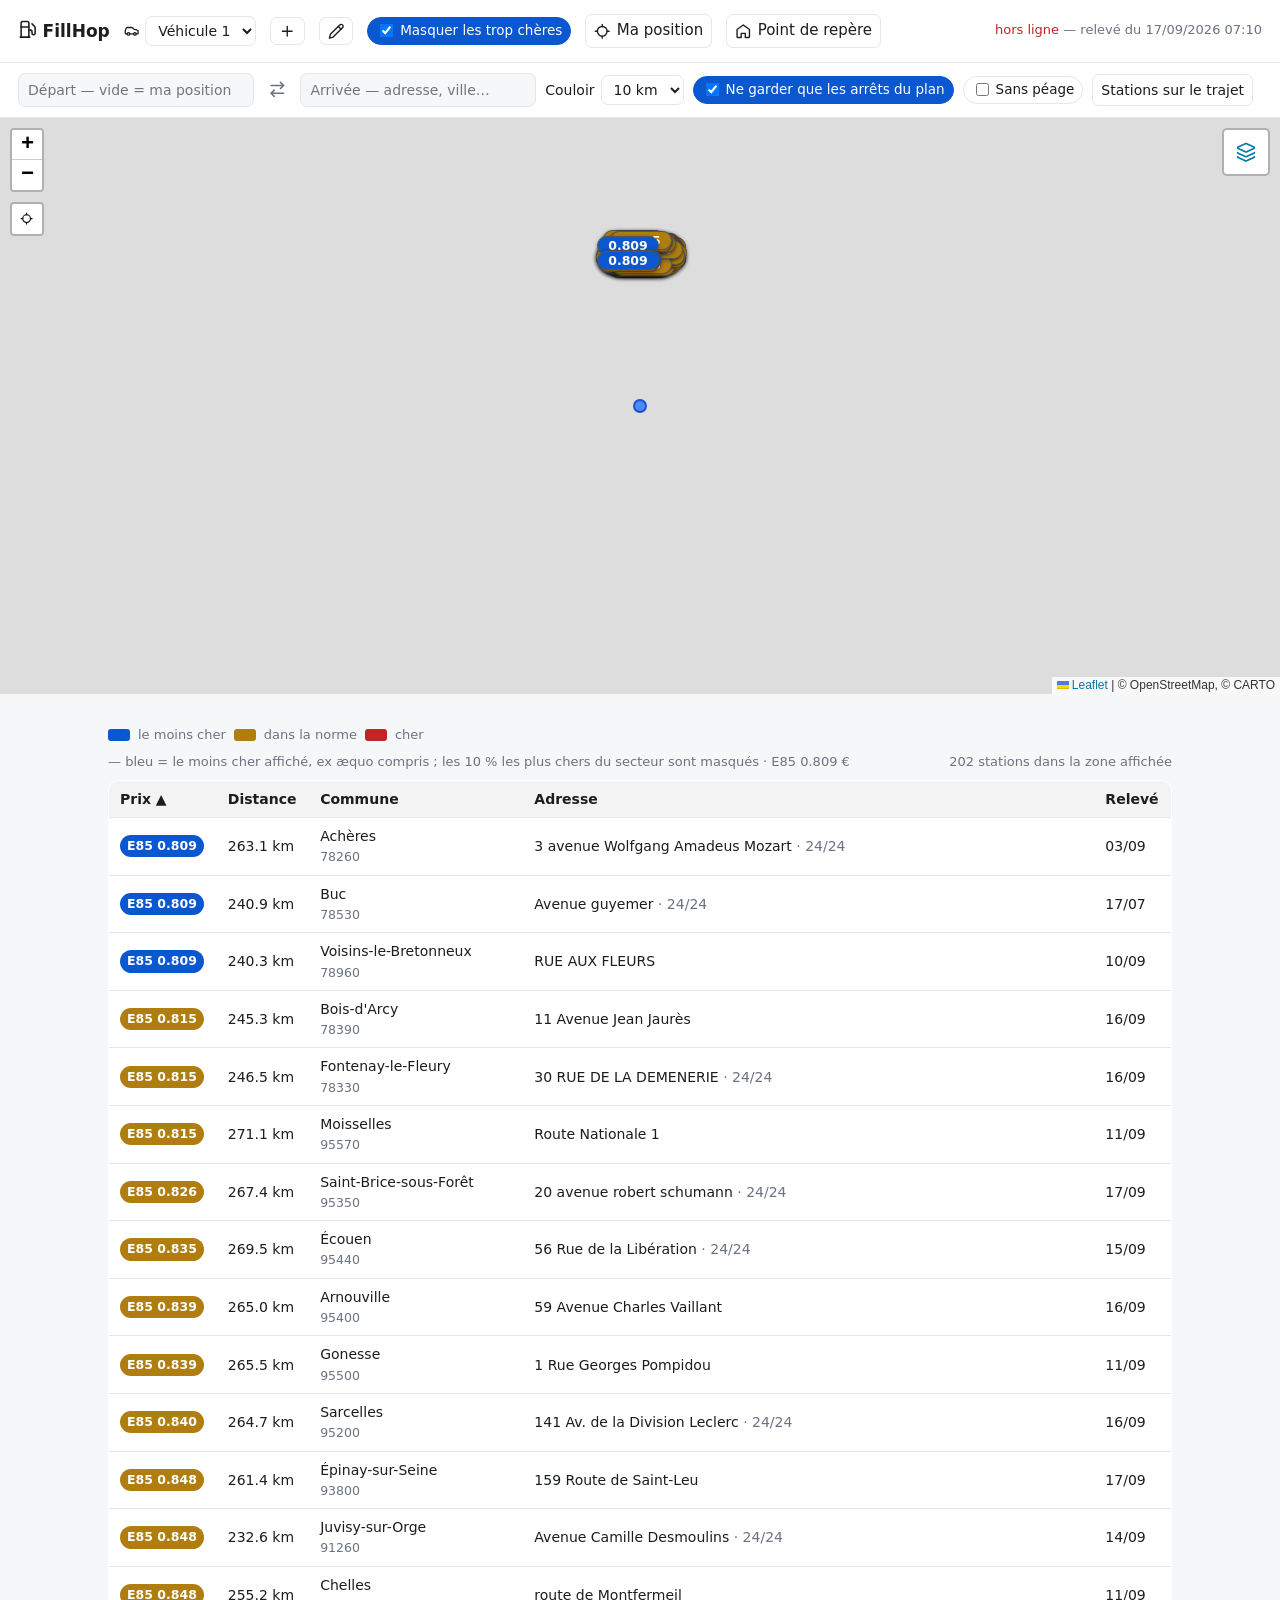
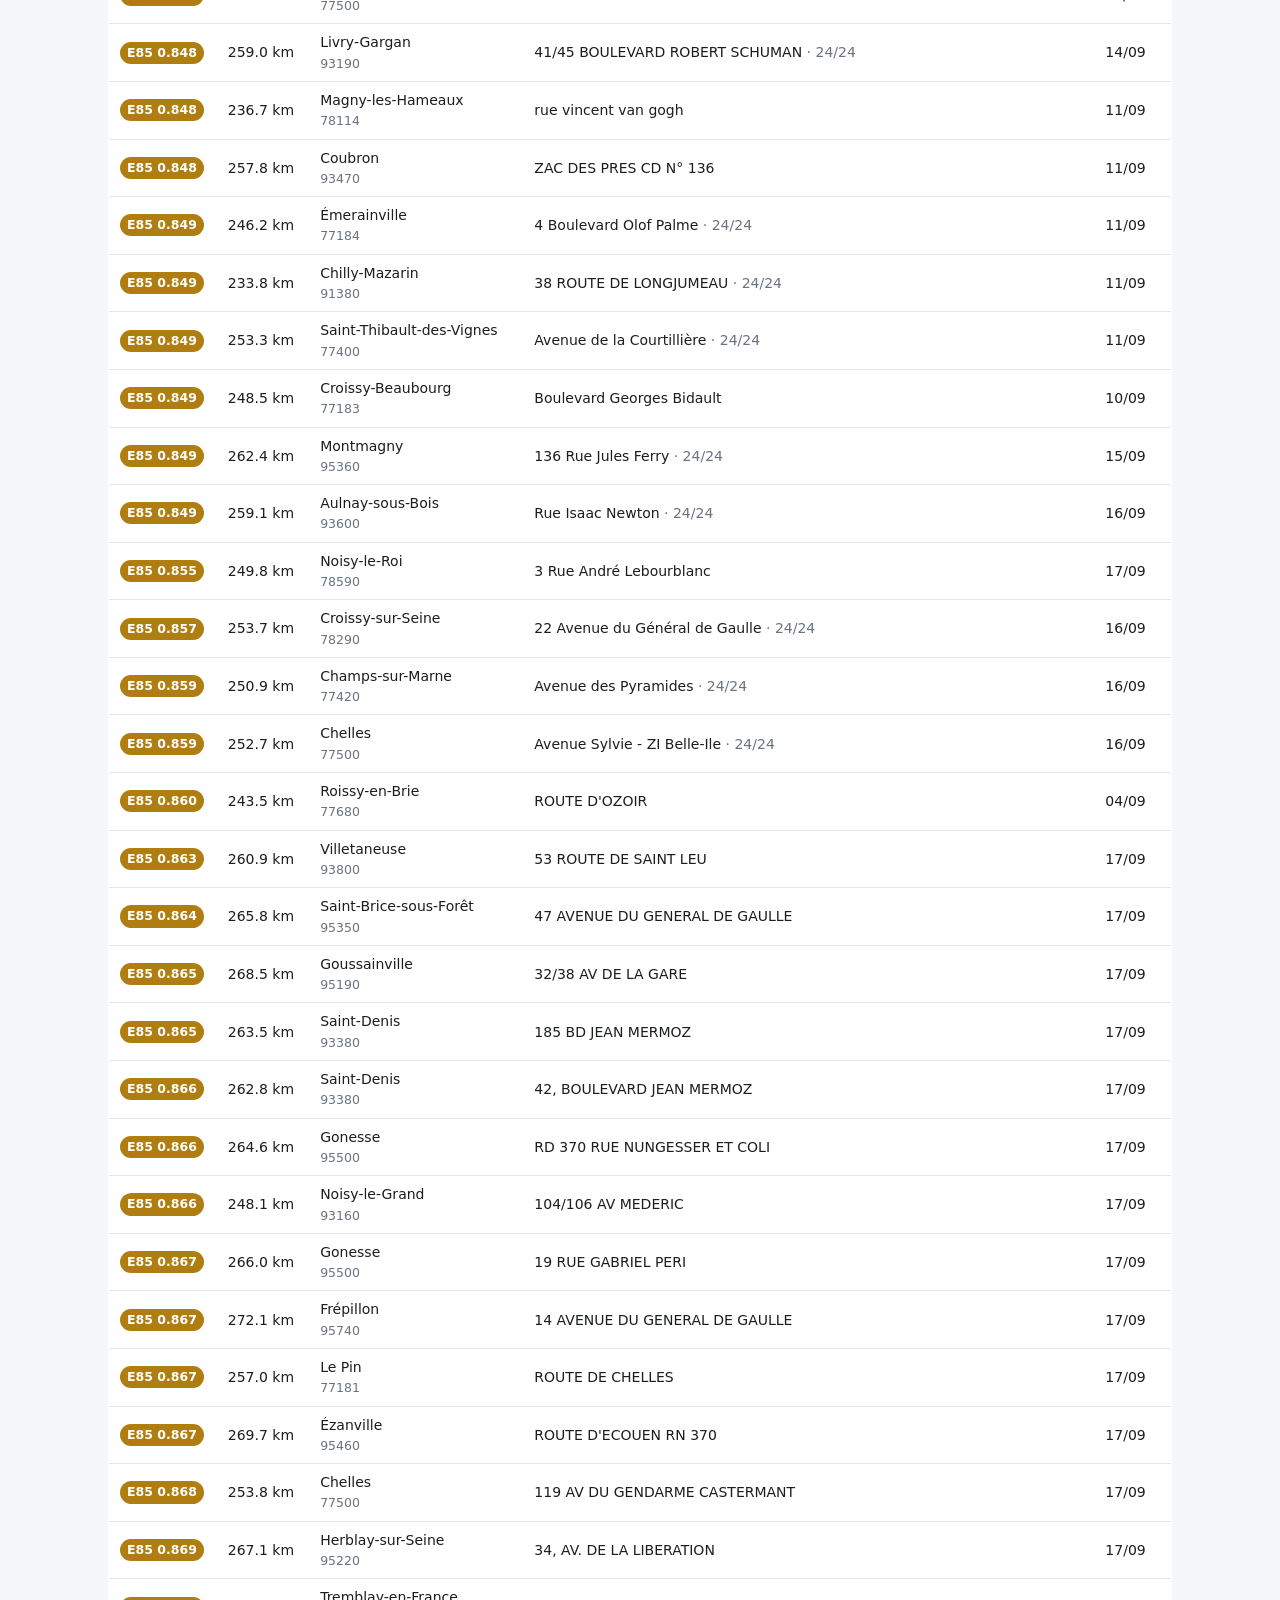
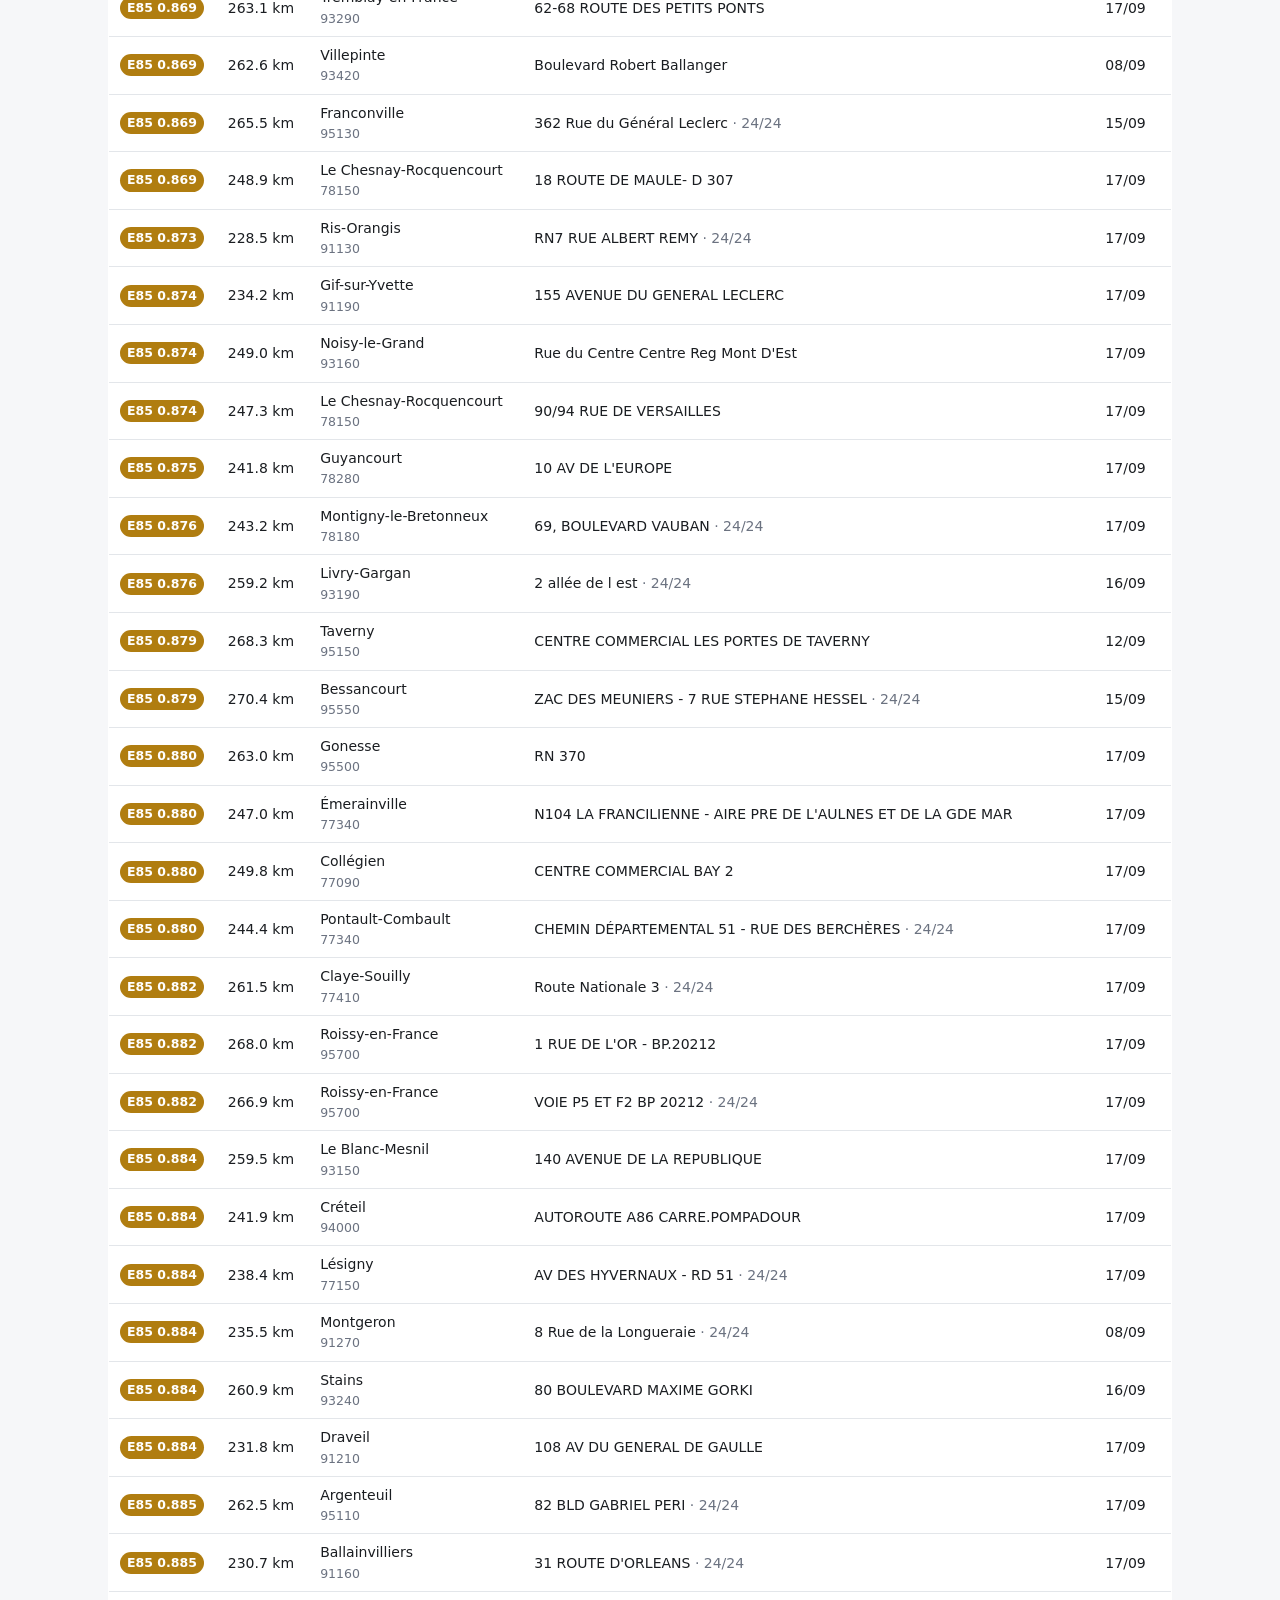
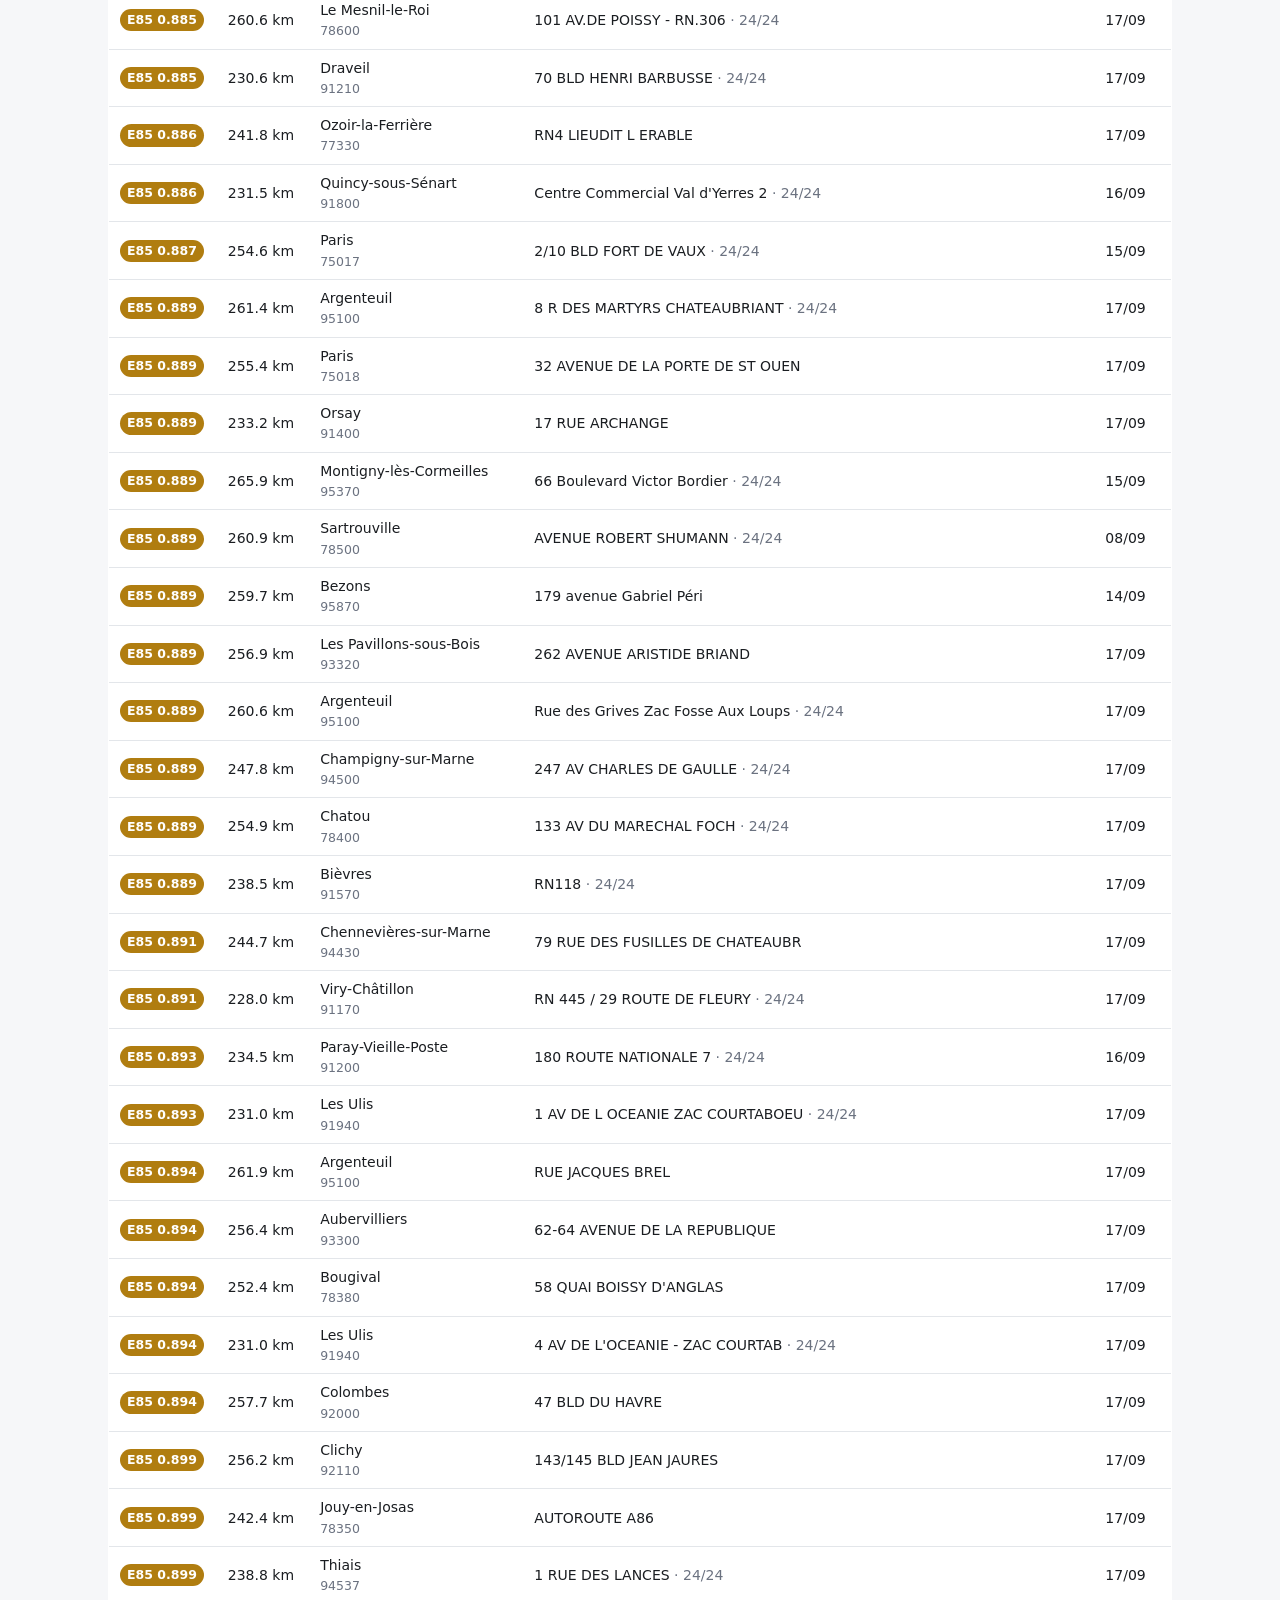
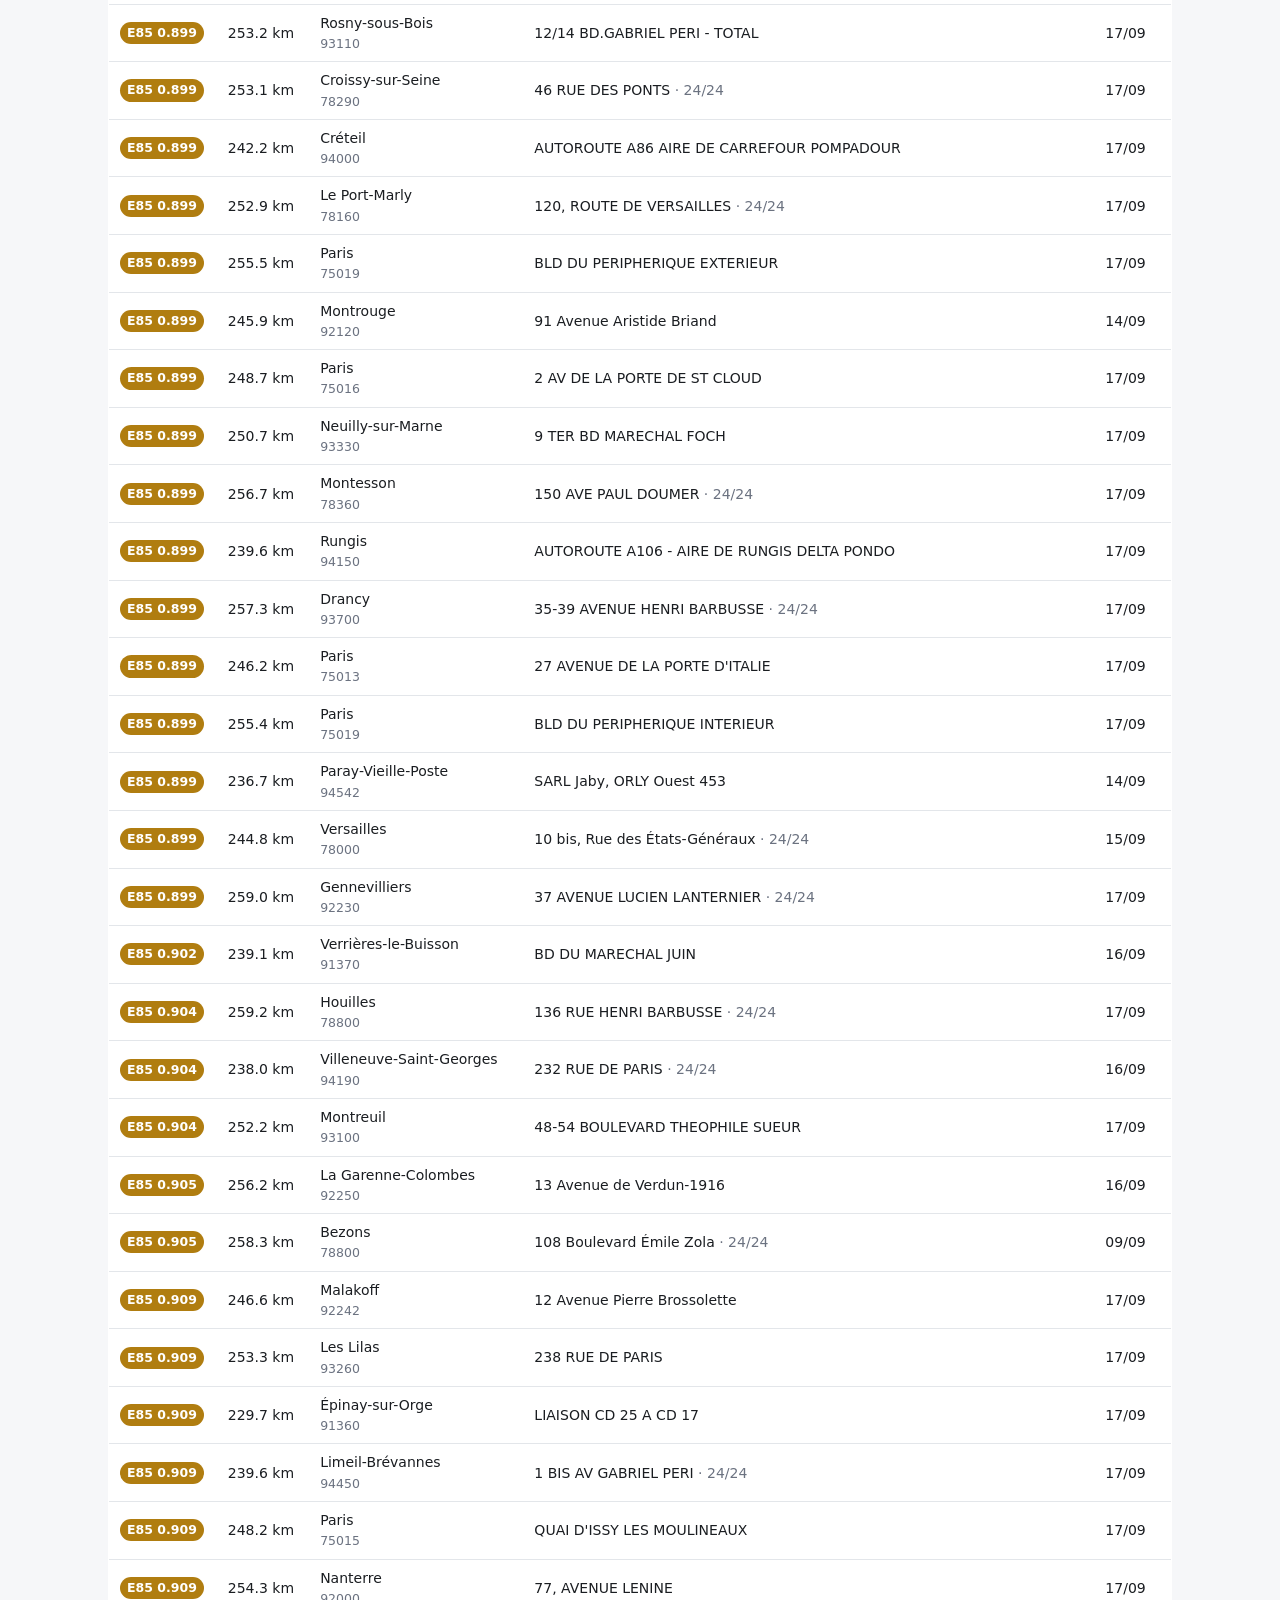
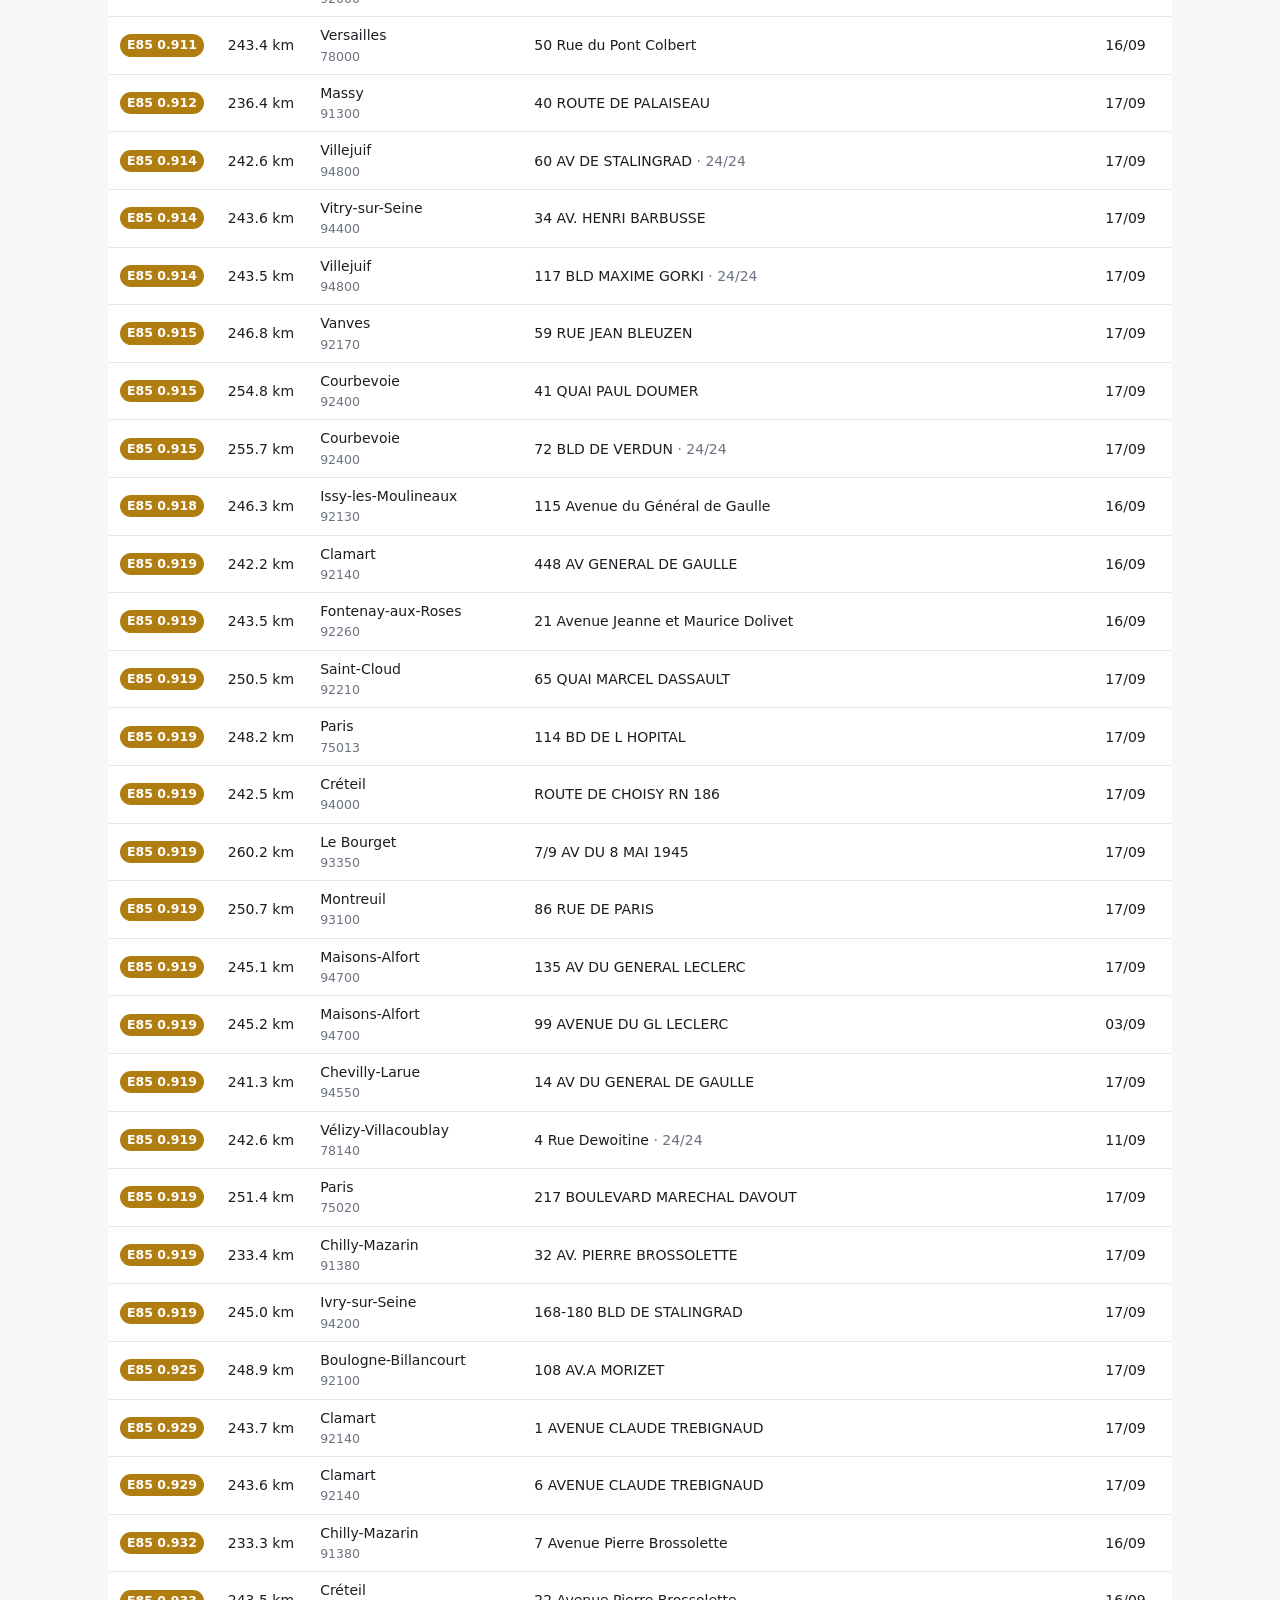
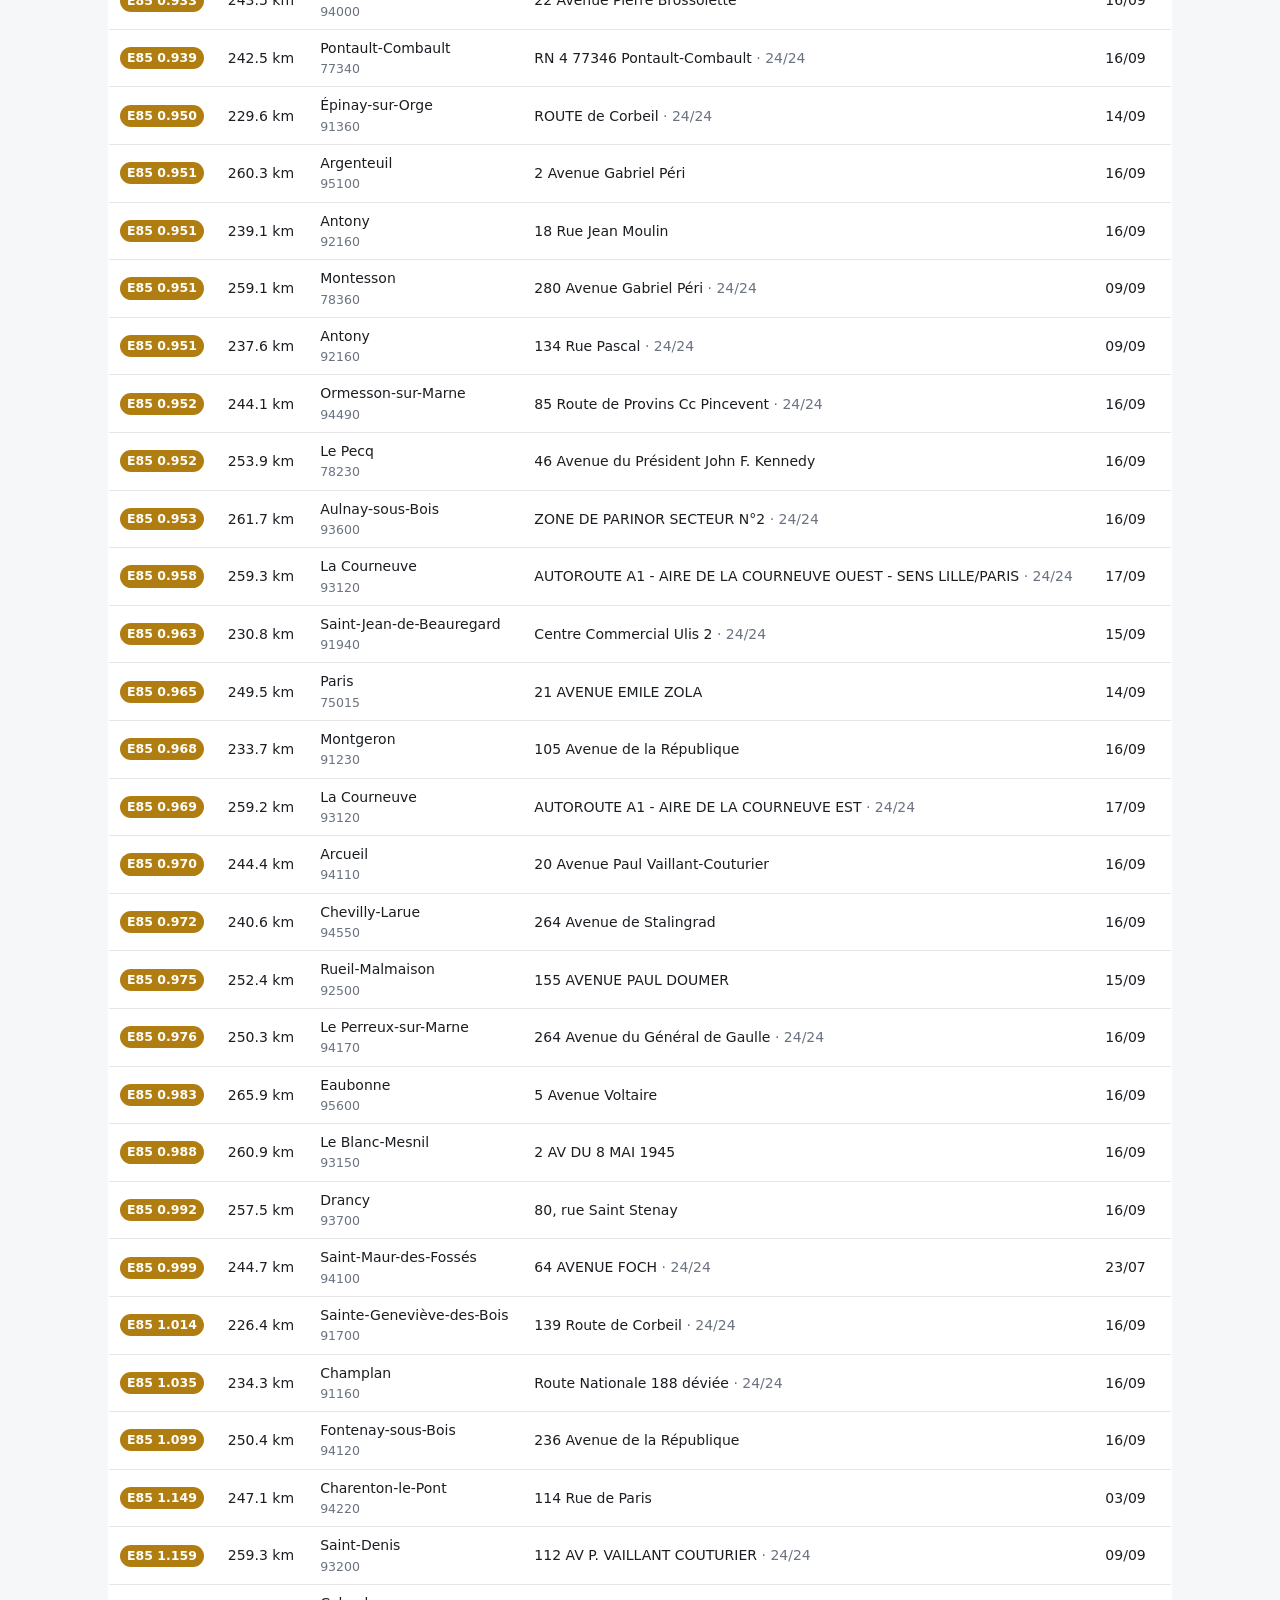
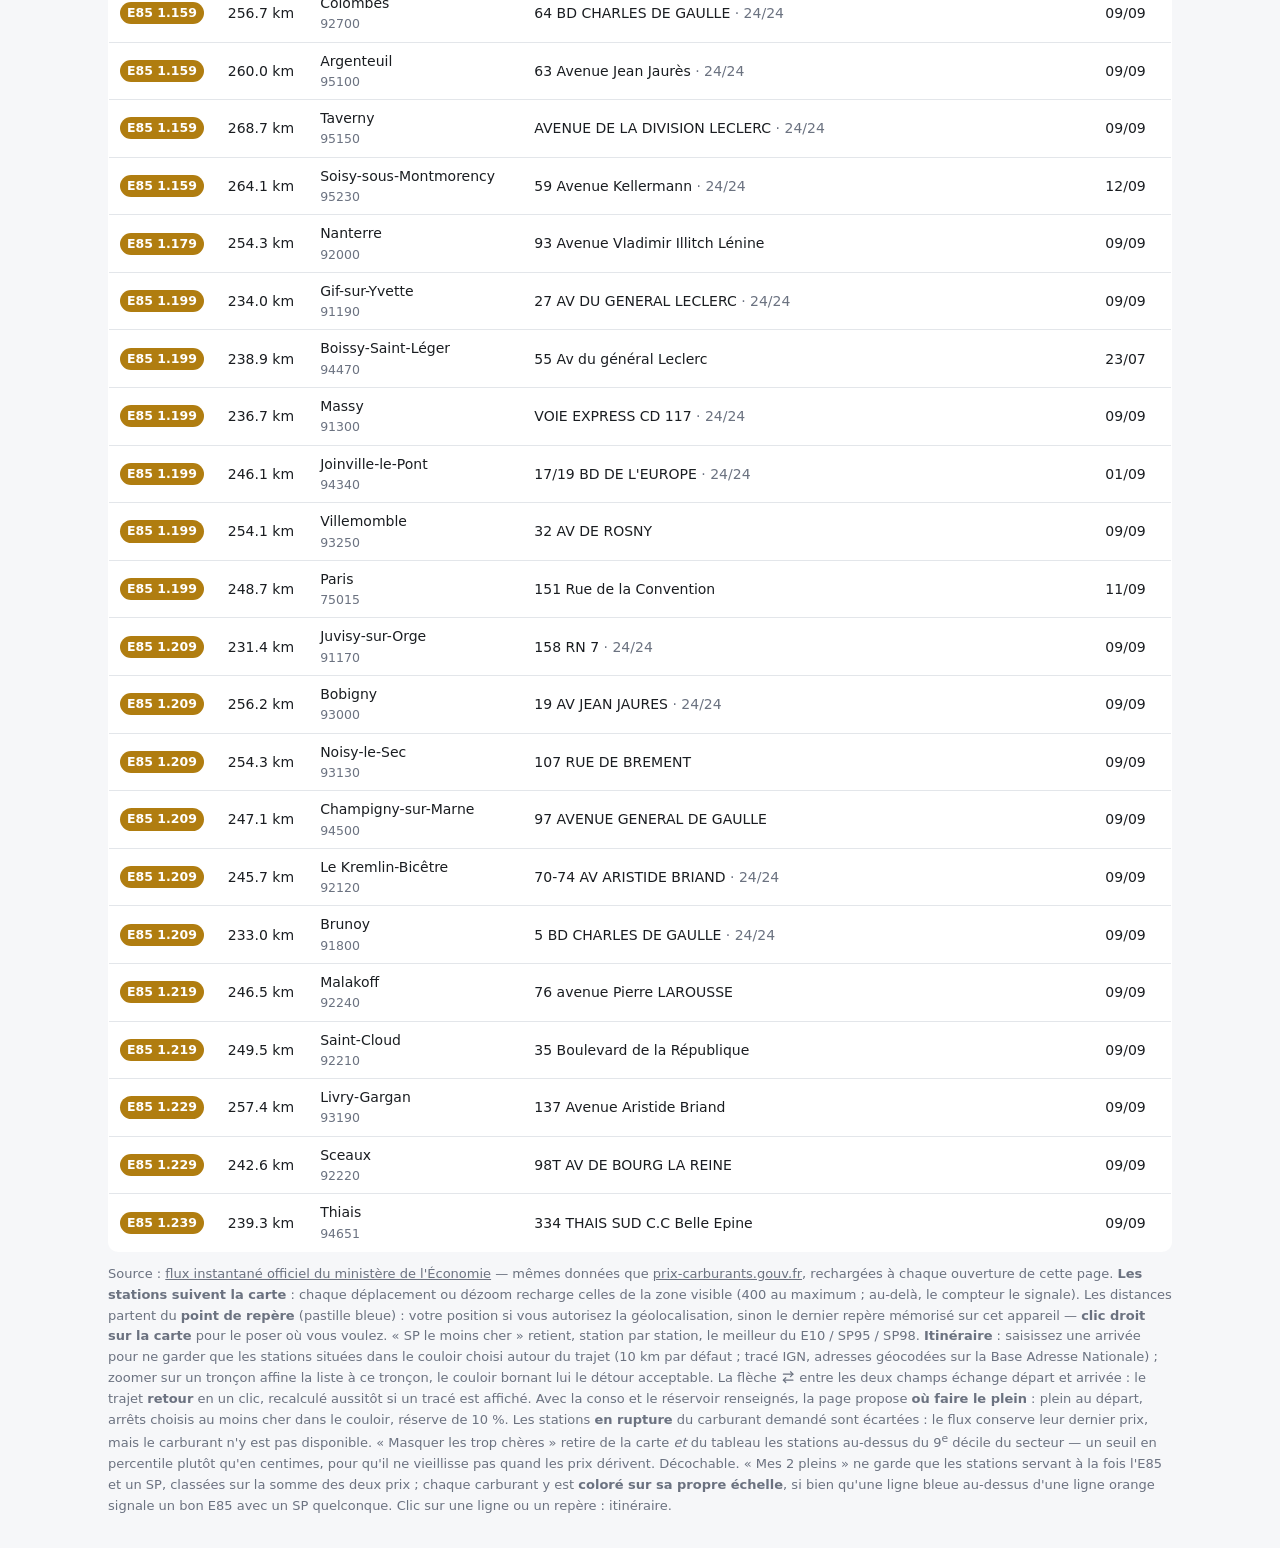
==== commit 2f28da72: "pages — build du 2026-09-17 Co-Authored-By: Claude <noreply@anthropic.com>" ====
--- a/index.html
+++ b/index.html
@@ -3,8 +3,8 @@
 <head>
 <meta charset="utf-8">
 <meta name="viewport" content="width=device-width, initial-scale=1">
-<meta http-equiv="Content-Security-Policy" content="default-src 'none'; script-src 'sha256-20nQCchB9co0qIjJZRGuk2/Z9VM+kNiyxNV1lvTlZBo=' 'sha256-ymEa5KxS230i+nWQeRbhgSF2k4nsTD3Vn7gPgkDmQLY='; style-src 'unsafe-inline'; img-src 'self' data: https://data.geopf.fr https://tile.openstreetmap.org; connect-src 'self' https://data.economie.gouv.fr https://data.geopf.fr https://api-adresse.data.gouv.fr; base-uri 'none'; form-action 'self'">
-<meta name="fuelpilot-build" content="20260917-075632">
+<meta http-equiv="Content-Security-Policy" content="default-src 'none'; script-src 'sha256-20nQCchB9co0qIjJZRGuk2/Z9VM+kNiyxNV1lvTlZBo=' 'sha256-/3i8Yrb8thBspdVtyVg9Jns91FbQ1WR5FXEC3aXLQVU='; style-src 'unsafe-inline'; img-src 'self' data: https://data.geopf.fr https://*.basemaps.cartocdn.com; connect-src 'self' https://data.economie.gouv.fr https://data.geopf.fr https://api-adresse.data.gouv.fr; base-uri 'none'; form-action 'self'">
+<meta name="fuelpilot-build" content="20260917-071053">
 <title>FillHop</title>
 <style>/* required styles */
 
@@ -955,8 +955,8 @@
 if(typeof module !== 'undefined' && module.exports) module.exports = {optimiserPlan};
 
 let CENTRE = null;   // resolu apres lecture des reglages : geoloc > memoire > France
-const SNAPSHOT = [{"id": 92230008, "latitude": "4893270", "longitude": "230440", "cp": "92230", "ville": "Gennevilliers", "adresse": "192 Avenue Louis Roche", "gazole_prix": 2.449, "gazole_maj": "2026-09-15T14:37:27+00:00", "e10_prix": 2.199, "e10_maj": "2026-09-15T14:37:28+00:00", "sp95_prix": 2.249, "sp95_maj": "2026-09-15T14:37:28+00:00", "sp98_prix": 2.299, "sp98_maj": "2026-09-15T14:37:28+00:00", "e85_prix": null, "e85_maj": null, "gplc_prix": null, "gplc_maj": null, "horaires_automate_24_24": "Non", "carburants_rupture_temporaire": null, "carburants_rupture_definitive": "E85;GPLc"}, {"id": 95350002, "latitude": "4900763", "longitude": "235163", "cp": "95350", "ville": "Saint-Brice-sous-Forêt", "adresse": "20 avenue robert schumann", "gazole_prix": 2.492, "gazole_maj": "2026-09-17T00:41:00+00:00", "e10_prix": 2.232, "e10_maj": "2026-09-17T00:41:00+00:00", "sp95_prix": null, "sp95_maj": null, "sp98_prix": 2.35, "sp98_maj": "2026-09-17T00:41:00+00:00", "e85_prix": 0.826, "e85_maj": "2026-09-17T00:41:00+00:00", "gplc_prix": 1.009, "gplc_maj": "2026-09-17T00:41:00+00:00", "horaires_automate_24_24": "Oui", "carburants_rupture_temporaire": null, "carburants_rupture_definitive": "SP95"}, {"id": 93380009, "latitude": "4896609.70452", "longitude": "236413.094302", "cp": "93380", "ville": "Saint-Denis", "adresse": "42, BOULEVARD JEAN MERMOZ", "gazole_prix": 2.25, "gazole_maj": "2026-09-17T00:01:00+00:00", "e10_prix": 1.99, "e10_maj": "2026-09-17T00:01:00+00:00", "sp95_prix": null, "sp95_maj": null, "sp98_prix": 1.99, "sp98_maj": "2026-09-17T00:01:00+00:00", "e85_prix": 0.866, "e85_maj": "2026-09-17T00:01:00+00:00", "gplc_prix": null, "gplc_maj": null, "horaires_automate_24_24": "Non", "carburants_rupture_temporaire": null, "carburants_rupture_definitive": "SP95;GPLc"}, {"id": 91200001, "latitude": "4871200", "longitude": "237100", "cp": "91200", "ville": "Paray-Vieille-Poste", "adresse": "180 ROUTE NATIONALE 7", "gazole_prix": 2.389, "gazole_maj": "2026-09-16T00:41:00+00:00", "e10_prix": 2.221, "e10_maj": "2026-09-16T00:41:00+00:00", "sp95_prix": 2.266, "sp95_maj": "2026-09-16T00:41:00+00:00", "sp98_prix": 2.329, "sp98_maj": "2026-09-16T00:41:00+00:00", "e85_prix": 0.893, "e85_maj": "2026-09-16T00:41:00+00:00", "gplc_prix": null, "gplc_maj": null, "horaires_automate_24_24": "Oui", "carburants_rupture_temporaire": null, "carburants_rupture_definitive": "GPLc"}, {"id": 77680004, "latitude": "4879000", "longitude": "264200", "cp": "77680", "ville": "Roissy-en-Brie", "adresse": "Place Robert Schuman", "gazole_prix": 2.391, "gazole_maj": "2026-09-16T07:14:29+00:00", "e10_prix": 2.229, "e10_maj": "2026-09-16T07:14:29+00:00", "sp95_prix": 2.239, "sp95_maj": "2026-09-16T07:14:29+00:00", "sp98_prix": 2.3, "sp98_maj": "2026-09-16T07:14:29+00:00", "e85_prix": null, "e85_maj": null, "gplc_prix": null, "gplc_maj": null, "horaires_automate_24_24": "Non", "carburants_rupture_temporaire": null, "carburants_rupture_definitive": "E85;GPLc"}, {"id": 78140010, "latitude": "4878100", "longitude": "218300", "cp": "78140", "ville": "Vélizy-Villacoublay", "adresse": "27,RUE LOUIS BREGUET", "gazole_prix": 2.529, "gazole_maj": "2026-09-16T11:37:34+00:00", "e10_prix": 2.339, "e10_maj": "2026-09-16T11:37:34+00:00", "sp95_prix": null, "sp95_maj": null, "sp98_prix": 2.529, "sp98_maj": "2026-09-16T11:37:34+00:00", "e85_prix": null, "e85_maj": null, "gplc_prix": null, "gplc_maj": null, "horaires_automate_24_24": "Oui", "carburants_rupture_temporaire": "GPLc", "carburants_rupture_definitive": null}, {"id": 75016001, "latitude": "4884700", "longitude": "225600", "cp": "75016", "ville": "Paris", "adresse": "1 Avenue du Général Sarrail", "gazole_prix": 2.35, "gazole_maj": "2026-09-05T06:58:36+00:00", "e10_prix": 2.21, "e10_maj": "2026-09-12T06:35:03+00:00", "sp95_prix": null, "sp95_maj": null, "sp98_prix": 2.317, "sp98_maj": "2026-09-12T06:35:03+00:00", "e85_prix": null, "e85_maj": null, "gplc_prix": null, "gplc_maj": null, "horaires_automate_24_24": "Non", "carburants_rupture_temporaire": null, "carburants_rupture_definitive": "SP95;E85;GPLc"}, {"id": 95100011, "latitude": "4894300", "longitude": "225300", "cp": "95100", "ville": "Argenteuil", "adresse": "2 Avenue Gabriel Péri", "gazole_prix": 2.32, "gazole_maj": "2026-09-16T16:20:00+00:00", "e10_prix": 2.153, "e10_maj": "2026-09-16T16:20:00+00:00", "sp95_prix": null, "sp95_maj": null, "sp98_prix": 2.262, "sp98_maj": "2026-09-16T16:20:00+00:00", "e85_prix": 0.951, "e85_maj": "2026-09-16T16:20:00+00:00", "gplc_prix": null, "gplc_maj": null, "horaires_automate_24_24": "Non", "carburants_rupture_temporaire": "GPLc", "carburants_rupture_definitive": null}, {"id": 94420001, "latitude": "4881300", "longitude": "256600", "cp": "94420", "ville": "Le Plessis-Trévise", "adresse": "63 avenue Maurice Berteaux", "gazole_prix": 2.25, "gazole_maj": "2026-07-22T07:59:14+00:00", "e10_prix": 1.99, "e10_maj": "2026-07-23T07:37:20+00:00", "sp95_prix": null, "sp95_maj": null, "sp98_prix": 1.99, "sp98_maj": "2026-07-23T07:37:20+00:00", "e85_prix": null, "e85_maj": null, "gplc_prix": null, "gplc_maj": null, "horaires_automate_24_24": "Non", "carburants_rupture_temporaire": "SP95;GPLc", "carburants_rupture_definitive": "E85"}, {"id": 94800008, "latitude": "4878500", "longitude": "236700", "cp": "94800", "ville": "Villejuif", "adresse": "60 AV DE STALINGRAD", "gazole_prix": 2.25, "gazole_maj": "2026-09-17T00:01:00+00:00", "e10_prix": 1.99, "e10_maj": "2026-09-17T00:01:00+00:00", "sp95_prix": null, "sp95_maj": null, "sp98_prix": 1.99, "sp98_maj": "2026-09-17T00:01:00+00:00", "e85_prix": 0.914, "e85_maj": "2026-09-17T00:01:00+00:00", "gplc_prix": null, "gplc_maj": null, "horaires_automate_24_24": "Oui", "carburants_rupture_temporaire": null, "carburants_rupture_definitive": "SP95;GPLc"}, {"id": 93150009, "latitude": "4893500", "longitude": "247300", "cp": "93150", "ville": "Le Blanc-Mesnil", "adresse": "140 AVENUE DE LA REPUBLIQUE", "gazole_prix": 2.25, "gazole_maj": "2026-09-17T00:01:00+00:00", "e10_prix": null, "e10_maj": null, "sp95_prix": null, "sp95_maj": null, "sp98_prix": null, "sp98_maj": null, "e85_prix": 0.884, "e85_maj": "2026-09-17T00:01:00+00:00", "gplc_prix": null, "gplc_maj": null, "horaires_automate_24_24": "Non", "carburants_rupture_temporaire": "E10;SP98", "carburants_rupture_definitive": "SP95;GPLc"}, {"id": 92242003, "latitude": "4882100", "longitude": "231200", "cp": "92242", "ville": "Malakoff", "adresse": "12 Avenue Pierre Brossolette", "gazole_prix": 2.25, "gazole_maj": "2026-09-17T00:01:00+00:00", "e10_prix": 1.99, "e10_maj": "2026-09-17T00:01:00+00:00", "sp95_prix": null, "sp95_maj": null, "sp98_prix": 1.99, "sp98_maj": "2026-09-17T00:01:00+00:00", "e85_prix": 0.909, "e85_maj": "2026-09-17T00:01:00+00:00", "gplc_prix": null, "gplc_maj": null, "horaires_automate_24_24": "Non", "carburants_rupture_temporaire": null, "carburants_rupture_definitive": "SP95;GPLc"}, {"id": 91620001, "latitude": "4867000", "longitude": "227700", "cp": "91620", "ville": "La Ville-du-Bois", "adresse": "5 RUE DE LA CROIX SAINT JACQUES", "gazole_prix": 2.39, "gazole_maj": "2026-09-15T22:54:00+00:00", "e10_prix": 2.209, "e10_maj": "2026-09-15T22:54:00+00:00", "sp95_prix": 2.261, "sp95_maj": "2026-09-15T22:54:00+00:00", "sp98_prix": null, "sp98_maj": null, "e85_prix": null, "e85_maj": null, "gplc_prix": 1.009, "gplc_maj": "2026-09-15T22:54:00+00:00", "horaires_automate_24_24": "Oui", "carburants_rupture_temporaire": null, "carburants_rupture_definitive": "E85;SP98"}, {"id": 91410004, "latitude": "4870600", "longitude": "234300", "cp": "91420", "ville": "Morangis", "adresse": "69 Avenue Charles de Gaulle", "gazole_prix": 2.29, "gazole_maj": "2026-09-07T08:03:28+00:00", "e10_prix": 2.2, "e10_maj": "2026-09-07T08:03:28+00:00", "sp95_prix": 2.25, "sp95_maj": "2026-09-07T08:03:28+00:00", "sp98_prix": 2.3, "sp98_maj": "2026-09-07T08:03:28+00:00", "e85_prix": null, "e85_maj": null, "gplc_prix": null, "gplc_maj": null, "horaires_automate_24_24": "Oui", "carburants_rupture_temporaire": null, "carburants_rupture_definitive": "E85;GPLc"}, {"id": 78170002, "latitude": "4883700", "longitude": "213000", "cp": "78170", "ville": "La Celle-Saint-Cloud", "adresse": "64 Avenue Lucien-René Duchesne", "gazole_prix": 2.372, "gazole_maj": "2026-09-16T16:20:00+00:00", "e10_prix": 2.2, "e10_maj": "2026-09-16T16:20:00+00:00", "sp95_prix": null, "sp95_maj": null, "sp98_prix": 2.321, "sp98_maj": "2026-09-16T16:20:00+00:00", "e85_prix": null, "e85_maj": null, "gplc_prix": null, "gplc_maj": null, "horaires_automate_24_24": "Non", "carburants_rupture_temporaire": null, "carburants_rupture_definitive": null}, {"id": 92160006, "latitude": "4873800", "longitude": "229500", "cp": "92160", "ville": "Antony", "adresse": "100 AV DU PRESIDENT KENNEDY", "gazole_prix": 2.25, "gazole_maj": "2026-09-17T00:01:00+00:00", "e10_prix": 1.99, "e10_maj": "2026-09-17T00:01:00+00:00", "sp95_prix": null, "sp95_maj": null, "sp98_prix": 1.99, "sp98_maj": "2026-09-17T00:01:00+00:00", "e85_prix": null, "e85_maj": null, "gplc_prix": null, "gplc_maj": null, "horaires_automate_24_24": "Non", "carburants_rupture_temporaire": null, "carburants_rupture_definitive": null}, {"id": 95440001, "latitude": "4902700", "longitude": "236900", "cp": "95440", "ville": "Écouen", "adresse": "56 Rue de la Libération", "gazole_prix": 2.399, "gazole_maj": "2026-09-15T09:29:40+00:00", "e10_prix": 2.166, "e10_maj": "2026-09-15T09:29:40+00:00", "sp95_prix": null, "sp95_maj": null, "sp98_prix": 2.238, "sp98_maj": "2026-09-15T09:29:40+00:00", "e85_prix": 0.835, "e85_maj": "2026-09-15T09:29:40+00:00", "gplc_prix": null, "gplc_maj": null, "horaires_automate_24_24": "Oui", "carburants_rupture_temporaire": null, "carburants_rupture_definitive": "SP95;GPLc"}, {"id": 92170002, "latitude": "4882274", "longitude": "229497", "cp": "92170", "ville": "Vanves", "adresse": "59 RUE JEAN BLEUZEN", "gazole_prix": 2.25, "gazole_maj": "2026-09-17T00:01:00+00:00", "e10_prix": 1.99, "e10_maj": "2026-09-16T21:21:14+00:00", "sp95_prix": null, "sp95_maj": null, "sp98_prix": 1.99, "sp98_maj": "2026-09-16T21:21:14+00:00", "e85_prix": 0.915, "e85_maj": "2026-09-17T00:01:00+00:00", "gplc_prix": null, "gplc_maj": null, "horaires_automate_24_24": "Non", "carburants_rupture_temporaire": null, "carburants_rupture_definitive": "SP95;GPLc"}, {"id": 91380004, "latitude": "4870100", "longitude": "231900", "cp": "91380", "ville": "Chilly-Mazarin", "adresse": "7 Avenue Pierre Brossolette", "gazole_prix": 2.421, "gazole_maj": "2026-09-17T07:31:00+00:00", "e10_prix": 2.196, "e10_maj": "2026-09-17T07:31:00+00:00", "sp95_prix": null, "sp95_maj": null, "sp98_prix": 2.276, "sp98_maj": "2026-09-17T07:31:00+00:00", "e85_prix": 0.932, "e85_maj": "2026-09-17T07:31:00+00:00", "gplc_prix": null, "gplc_maj": null, "horaires_automate_24_24": "Non", "carburants_rupture_temporaire": "GPLc", "carburants_rupture_definitive": null}, {"id": 91370001, "latitude": "4875300", "longitude": "227300", "cp": "91370", "ville": "Verrières-le-Buisson", "adresse": "BD DU MARECHAL JUIN", "gazole_prix": 2.402, "gazole_maj": "2026-09-16T16:20:00+00:00", "e10_prix": 2.21, "e10_maj": "2026-09-16T16:20:00+00:00", "sp95_prix": null, "sp95_maj": null, "sp98_prix": 2.313, "sp98_maj": "2026-09-16T16:20:00+00:00", "e85_prix": 0.902, "e85_maj": "2026-09-16T16:20:00+00:00", "gplc_prix": null, "gplc_maj": null, "horaires_automate_24_24": "Non", "carburants_rupture_temporaire": null, "carburants_rupture_definitive": null}, {"id": 93160006, "latitude": "4884500", "longitude": "252800", "cp": "93160", "ville": "Noisy-le-Grand", "adresse": "4 Boulevard du Maréchal Foch", "gazole_prix": 2.329, "gazole_maj": "2026-09-15T09:26:08+00:00", "e10_prix": 2.179, "e10_maj": "2026-09-15T09:26:08+00:00", "sp95_prix": null, "sp95_maj": null, "sp98_prix": 2.299, "sp98_maj": "2026-09-15T09:26:08+00:00", "e85_prix": null, "e85_maj": null, "gplc_prix": null, "gplc_maj": null, "horaires_automate_24_24": "Oui", "carburants_rupture_temporaire": null, "carburants_rupture_definitive": "SP95;E85;GPLc"}, {"id": 92130005, "latitude": "4881800", "longitude": "227700", "cp": "92130", "ville": "Issy-les-Moulineaux", "adresse": "115 Avenue du Général de Gaulle", "gazole_prix": 2.347, "gazole_maj": "2026-09-16T16:20:00+00:00", "e10_prix": 2.223, "e10_maj": "2026-09-16T16:20:00+00:00", "sp95_prix": null, "sp95_maj": null, "sp98_prix": 2.307, "sp98_maj": "2026-09-16T16:20:00+00:00", "e85_prix": 0.918, "e85_maj": "2026-09-16T16:20:00+00:00", "gplc_prix": null, "gplc_maj": null, "horaires_automate_24_24": "Non", "carburants_rupture_temporaire": null, "carburants_rupture_definitive": null}, {"id": 92140005, "latitude": "4878000", "longitude": "223800", "cp": "92140", "ville": "Clamart", "adresse": "448 AV GENERAL DE GAULLE", "gazole_prix": 2.355, "gazole_maj": "2026-09-17T07:31:00+00:00", "e10_prix": 2.204, "e10_maj": "2026-09-17T07:31:00+00:00", "sp95_prix": null, "sp95_maj": null, "sp98_prix": 2.284, "sp98_maj": "2026-09-17T07:31:00+00:00", "e85_prix": 0.919, "e85_maj": "2026-09-17T07:31:00+00:00", "gplc_prix": null, "gplc_maj": null, "horaires_automate_24_24": "Non", "carburants_rupture_temporaire": "GPLc", "carburants_rupture_definitive": null}, {"id": 92260001, "latitude": "4879300", "longitude": "229000", "cp": "92260", "ville": "Fontenay-aux-Roses", "adresse": "21 Avenue Jeanne et Maurice Dolivet", "gazole_prix": 2.432, "gazole_maj": "2026-09-17T07:31:00+00:00", "e10_prix": 2.209, "e10_maj": "2026-09-17T07:31:00+00:00", "sp95_prix": null, "sp95_maj": null, "sp98_prix": 2.293, "sp98_maj": "2026-09-17T07:31:00+00:00", "e85_prix": 0.919, "e85_maj": "2026-09-17T07:31:00+00:00", "gplc_prix": null, "gplc_maj": null, "horaires_automate_24_24": "Non", "carburants_rupture_temporaire": null, "carburants_rupture_definitive": null}, {"id": 92210003, "latitude": "4884200", "longitude": "220200", "cp": "92210", "ville": "Saint-Cloud", "adresse": "24 Rue Pasteur", "gazole_prix": 2.391, "gazole_maj": "2026-09-17T07:31:00+00:00", "e10_prix": 2.211, "e10_maj": "2026-09-17T07:31:00+00:00", "sp95_prix": null, "sp95_maj": null, "sp98_prix": 2.355, "sp98_maj": "2026-09-17T07:31:00+00:00", "e85_prix": null, "e85_maj": null, "gplc_prix": null, "gplc_maj": null, "horaires_automate_24_24": "Non", "carburants_rupture_temporaire": null, "carburants_rupture_definitive": null}, {"id": 92410001, "latitude": "4881900", "longitude": "216800", "cp": "92410", "ville": "Ville-d'Avray", "adresse": "191 Rue de Versailles", "gazole_prix": 2.375, "gazole_maj": "2026-09-17T07:31:00+00:00", "e10_prix": 2.194, "e10_maj": "2026-09-17T07:31:00+00:00", "sp95_prix": null, "sp95_maj": null, "sp98_prix": 2.274, "sp98_maj": "2026-09-17T07:31:00+00:00", "e85_prix": null, "e85_maj": null, "gplc_prix": null, "gplc_maj": null, "horaires_automate_24_24": "Non", "carburants_rupture_temporaire": null, "carburants_rupture_definitive": null}, {"id": 93160004, "latitude": "4884300", "longitude": "257700", "cp": "93160", "ville": "Noisy-le-Grand", "adresse": "2 Rue des Hauts-Châteaux", "gazole_prix": 2.396, "gazole_maj": "2026-09-17T07:31:00+00:00", "e10_prix": 2.209, "e10_maj": "2026-09-17T07:31:00+00:00", "sp95_prix": null, "sp95_maj": null, "sp98_prix": 2.354, "sp98_maj": "2026-09-17T07:31:00+00:00", "e85_prix": null, "e85_maj": null, "gplc_prix": null, "gplc_maj": null, "horaires_automate_24_24": "Non", "carburants_rupture_temporaire": null, "carburants_rupture_definitive": null}, {"id": 93140003, "latitude": "4890700", "longitude": "248900", "cp": "93140", "ville": "Bondy", "adresse": "205 Avenue Gallieni", "gazole_prix": 2.443, "gazole_maj": "2026-09-17T07:31:00+00:00", "e10_prix": 2.235, "e10_maj": "2026-09-17T07:31:00+00:00", "sp95_prix": null, "sp95_maj": null, "sp98_prix": 2.346, "sp98_maj": "2026-09-17T07:31:00+00:00", "e85_prix": null, "e85_maj": null, "gplc_prix": null, "gplc_maj": null, "horaires_automate_24_24": "Non", "carburants_rupture_temporaire": null, "carburants_rupture_definitive": null}, {"id": 93160005, "latitude": "4885100", "longitude": "253500", "cp": "93160", "ville": "Noisy-le-Grand", "adresse": "22 Route de Neuilly", "gazole_prix": 2.427, "gazole_maj": "2026-09-17T07:31:00+00:00", "e10_prix": 2.227, "e10_maj": "2026-09-17T07:31:00+00:00", "sp95_prix": null, "sp95_maj": null, "sp98_prix": 2.355, "sp98_maj": "2026-09-17T07:31:00+00:00", "e85_prix": null, "e85_maj": null, "gplc_prix": null, "gplc_maj": null, "horaires_automate_24_24": "Non", "carburants_rupture_temporaire": null, "carburants_rupture_definitive": null}, {"id": 94100006, "latitude": "4879900", "longitude": "250000", "cp": "94100", "ville": "Saint-Maur-des-Fossés", "adresse": "99/101 Avenue Foch", "gazole_prix": 2.411, "gazole_maj": "2026-09-17T07:31:00+00:00", "e10_prix": 2.224, "e10_maj": "2026-09-17T07:31:00+00:00", "sp95_prix": null, "sp95_maj": null, "sp98_prix": 2.326, "sp98_maj": "2026-09-17T07:31:00+00:00", "e85_prix": null, "e85_maj": null, "gplc_prix": null, "gplc_maj": null, "horaires_automate_24_24": "Non", "carburants_rupture_temporaire": "E85;GPLc", "carburants_rupture_definitive": null}, {"id": 93800003, "latitude": "4896000", "longitude": "230400", "cp": "93800", "ville": "Épinay-sur-Seine", "adresse": "86 Avenue de Lattre de Tassigny", "gazole_prix": 2.424, "gazole_maj": "2026-09-16T16:20:00+00:00", "e10_prix": 2.173, "e10_maj": "2026-09-16T16:20:00+00:00", "sp95_prix": null, "sp95_maj": null, "sp98_prix": 2.292, "sp98_maj": "2026-09-16T16:20:00+00:00", "e85_prix": null, "e85_maj": null, "gplc_prix": null, "gplc_maj": null, "horaires_automate_24_24": "Non", "carburants_rupture_temporaire": "E85;GPLc", "carburants_rupture_definitive": null}, {"id": 94000004, "latitude": "4879100", "longitude": "246200", "cp": "94000", "ville": "Créteil", "adresse": "22 Avenue Pierre Brossolette", "gazole_prix": 2.455, "gazole_maj": "2026-09-17T07:31:00+00:00", "e10_prix": 2.184, "e10_maj": "2026-09-17T07:31:00+00:00", "sp95_prix": null, "sp95_maj": null, "sp98_prix": 2.264, "sp98_maj": "2026-09-17T07:31:00+00:00", "e85_prix": 0.933, "e85_maj": "2026-09-17T07:31:00+00:00", "gplc_prix": null, "gplc_maj": null, "horaires_automate_24_24": "Non", "carburants_rupture_temporaire": null, "carburants_rupture_definitive": null}, {"id": 94170002, "latitude": "4885100", "longitude": "249500", "cp": "94170", "ville": "Le Perreux-sur-Marne", "adresse": "264 Avenue du Général de Gaulle", "gazole_prix": 2.428, "gazole_maj": "2026-09-17T07:31:00+00:00", "e10_prix": 2.231, "e10_maj": "2026-09-17T07:31:00+00:00", "sp95_prix": null, "sp95_maj": null, "sp98_prix": 2.311, "sp98_maj": "2026-09-17T07:31:00+00:00", "e85_prix": 0.981, "e85_maj": "2026-09-17T07:31:00+00:00", "gplc_prix": null, "gplc_maj": null, "horaires_automate_24_24": "Oui", "carburants_rupture_temporaire": null, "carburants_rupture_definitive": null}, {"id": 94190002, "latitude": "4875400", "longitude": "245000", "cp": "94190", "ville": "Villeneuve-Saint-Georges", "adresse": "20 Rue Winston Churchill", "gazole_prix": 2.373, "gazole_maj": "2026-09-17T07:31:00+00:00", "e10_prix": 2.156, "e10_maj": "2026-09-17T07:31:00+00:00", "sp95_prix": null, "sp95_maj": null, "sp98_prix": 2.243, "sp98_maj": "2026-09-17T07:31:00+00:00", "e85_prix": null, "e85_maj": null, "gplc_prix": null, "gplc_maj": null, "horaires_automate_24_24": "Non", "carburants_rupture_temporaire": "E85;GPLc", "carburants_rupture_definitive": null}, {"id": 94250001, "latitude": "4881400", "longitude": "234800", "cp": "94250", "ville": "Gentilly", "adresse": "67 Avenue Raspail", "gazole_prix": 2.484, "gazole_maj": "2026-09-16T07:40:00+00:00", "e10_prix": 2.308, "e10_maj": "2026-09-16T07:40:00+00:00", "sp95_prix": null, "sp95_maj": null, "sp98_prix": 2.388, "sp98_maj": "2026-09-16T07:40:00+00:00", "e85_prix": null, "e85_maj": null, "gplc_prix": null, "gplc_maj": null, "horaires_automate_24_24": "Non", "carburants_rupture_temporaire": "E85", "carburants_rupture_definitive": null}, {"id": 94380002, "latitude": "4876500", "longitude": "247800", "cp": "94380", "ville": "Bonneuil-sur-Marne", "adresse": "ROUTE DE LA POMPADOUR", "gazole_prix": 2.431, "gazole_maj": "2026-09-17T07:31:00+00:00", "e10_prix": 2.182, "e10_maj": "2026-09-17T07:31:00+00:00", "sp95_prix": null, "sp95_maj": null, "sp98_prix": 2.262, "sp98_maj": "2026-09-17T07:31:00+00:00", "e85_prix": null, "e85_maj": null, "gplc_prix": null, "gplc_maj": null, "horaires_automate_24_24": "Non", "carburants_rupture_temporaire": null, "carburants_rupture_definitive": null}, {"id": 94370003, "latitude": "4877300", "longitude": "250000", "cp": "94370", "ville": "Sucy-en-Brie", "adresse": "1 Rue de Paris", "gazole_prix": 2.439, "gazole_maj": "2026-09-17T07:31:00+00:00", "e10_prix": 2.197, "e10_maj": "2026-09-17T07:31:00+00:00", "sp95_prix": null, "sp95_maj": null, "sp98_prix": 2.277, "sp98_maj": "2026-09-17T07:31:00+00:00", "e85_prix": null, "e85_maj": null, "gplc_prix": null, "gplc_maj": null, "horaires_automate_24_24": "Non", "carburants_rupture_temporaire": "SP95;E85;GPLc", "carburants_rupture_definitive": null}, {"id": 94400003, "latitude": "4878200", "longitude": "239500", "cp": "94400", "ville": "Vitry-sur-Seine", "adresse": "159 Avenue Rouget de l'Isle", "gazole_prix": 2.378, "gazole_maj": "2026-09-17T07:31:00+00:00", "e10_prix": 2.194, "e10_maj": "2026-09-17T07:31:00+00:00", "sp95_prix": null, "sp95_maj": null, "sp98_prix": 2.309, "sp98_maj": "2026-09-17T07:31:00+00:00", "e85_prix": null, "e85_maj": null, "gplc_prix": null, "gplc_maj": null, "horaires_automate_24_24": "Non", "carburants_rupture_temporaire": null, "carburants_rupture_definitive": null}, {"id": 94600003, "latitude": "4876800", "longitude": "240300", "cp": "94600", "ville": "Thiais", "adresse": "14 Boulevard de Stalingrad", "gazole_prix": 2.399, "gazole_maj": "2026-09-17T07:31:00+00:00", "e10_prix": 2.179, "e10_maj": "2026-09-17T07:31:00+00:00", "sp95_prix": null, "sp95_maj": null, "sp98_prix": 2.259, "sp98_maj": "2026-09-17T07:31:00+00:00", "e85_prix": null, "e85_maj": null, "gplc_prix": null, "gplc_maj": null, "horaires_automate_24_24": "Non", "carburants_rupture_temporaire": "E85;GPLc", "carburants_rupture_definitive": null}, {"id": 94700005, "latitude": "4880200", "longitude": "243600", "cp": "94700", "ville": "Maisons-Alfort", "adresse": "5 Avenue Léon Blum", "gazole_prix": 2.401, "gazole_maj": "2026-09-17T07:31:00+00:00", "e10_prix": 2.192, "e10_maj": "2026-09-17T07:31:00+00:00", "sp95_prix": null, "sp95_maj": null, "sp98_prix": 2.272, "sp98_maj": "2026-09-17T07:31:00+00:00", "e85_prix": null, "e85_maj": null, "gplc_prix": null, "gplc_maj": null, "horaires_automate_24_24": "Non", "carburants_rupture_temporaire": null, "carburants_rupture_definitive": null}, {"id": 95100030, "latitude": "4895763", "longitude": "227971", "cp": "95100", "ville": "Argenteuil", "adresse": "RUE JACQUES BREL", "gazole_prix": 2.25, "gazole_maj": "2026-09-17T00:01:00+00:00", "e10_prix": 1.99, "e10_maj": "2026-09-17T00:01:00+00:00", "sp95_prix": null, "sp95_maj": null, "sp98_prix": 1.99, "sp98_maj": "2026-09-17T00:01:00+00:00", "e85_prix": 0.894, "e85_maj": "2026-09-17T00:01:00+00:00", "gplc_prix": null, "gplc_maj": null, "horaires_automate_24_24": "Non", "carburants_rupture_temporaire": null, "carburants_rupture_definitive": null}, {"id": 95130001, "latitude": "4898600", "longitude": "223800", "cp": "95130", "ville": "Franconville", "adresse": "9 Boulevard du Bel Air", "gazole_prix": 2.404, "gazole_maj": "2026-09-15T11:21:00+00:00", "e10_prix": 2.234, "e10_maj": "2026-09-15T11:21:00+00:00", "sp95_prix": null, "sp95_maj": null, "sp98_prix": 2.304, "sp98_maj": "2026-09-15T11:21:00+00:00", "e85_prix": null, "e85_maj": null, "gplc_prix": null, "gplc_maj": null, "horaires_automate_24_24": "Non", "carburants_rupture_temporaire": null, "carburants_rupture_definitive": null}, {"id": 95220003, "latitude": "4900600", "longitude": "217200", "cp": "95220", "ville": "Herblay-sur-Seine", "adresse": "61 Boulevard DU HAVRE", "gazole_prix": 2.397, "gazole_maj": "2026-09-16T16:20:00+00:00", "e10_prix": 2.206, "e10_maj": "2026-09-16T16:20:00+00:00", "sp95_prix": null, "sp95_maj": null, "sp98_prix": 2.315, "sp98_maj": "2026-09-16T16:20:00+00:00", "e85_prix": null, "e85_maj": null, "gplc_prix": null, "gplc_maj": null, "horaires_automate_24_24": "Non", "carburants_rupture_temporaire": "E85;GPLc", "carburants_rupture_definitive": null}, {"id": 95400003, "latitude": "4898200", "longitude": "243100", "cp": "95400", "ville": "Arnouville", "adresse": "100 Avenue de la République", "gazole_prix": 2.372, "gazole_maj": "2026-09-16T16:20:00+00:00", "e10_prix": 2.202, "e10_maj": "2026-09-16T16:20:00+00:00", "sp95_prix": null, "sp95_maj": null, "sp98_prix": 2.309, "sp98_maj": "2026-09-16T16:20:00+00:00", "e85_prix": null, "e85_maj": null, "gplc_prix": null, "gplc_maj": null, "horaires_automate_24_24": "Non", "carburants_rupture_temporaire": "E85;GPLc", "carburants_rupture_definitive": null}, {"id": 95600002, "latitude": "4899400", "longitude": "228000", "cp": "95600", "ville": "Eaubonne", "adresse": "5 Avenue Voltaire", "gazole_prix": 2.408, "gazole_maj": "2026-09-16T07:31:00+00:00", "e10_prix": 2.238, "e10_maj": "2026-09-16T07:31:00+00:00", "sp95_prix": null, "sp95_maj": null, "sp98_prix": 2.318, "sp98_maj": "2026-09-16T07:31:00+00:00", "e85_prix": 0.983, "e85_maj": "2026-09-16T07:31:00+00:00", "gplc_prix": null, "gplc_maj": null, "horaires_automate_24_24": "Non", "carburants_rupture_temporaire": null, "carburants_rupture_definitive": null}, {"id": 95570007, "latitude": "4904100", "longitude": "234300", "cp": "95570", "ville": "Moisselles", "adresse": "RN1", "gazole_prix": 2.348, "gazole_maj": "2026-09-15T07:41:00+00:00", "e10_prix": 2.195, "e10_maj": "2026-09-15T07:41:00+00:00", "sp95_prix": null, "sp95_maj": null, "sp98_prix": 2.312, "sp98_maj": "2026-09-15T07:41:00+00:00", "e85_prix": null, "e85_maj": null, "gplc_prix": null, "gplc_maj": null, "horaires_automate_24_24": "Non", "carburants_rupture_temporaire": "SP95", "carburants_rupture_definitive": null}, {"id": 78885001, "latitude": "4878600", "longitude": "204300", "cp": "78180", "ville": "Montigny-le-Bretonneux", "adresse": "PLACE JOEL LE THEULE", "gazole_prix": 2.391, "gazole_maj": "2026-09-17T06:09:27+00:00", "e10_prix": 2.274, "e10_maj": "2026-09-17T06:09:28+00:00", "sp95_prix": 2.188, "sp95_maj": "2026-09-17T06:09:28+00:00", "sp98_prix": 2.246, "sp98_maj": "2026-09-17T06:09:28+00:00", "e85_prix": null, "e85_maj": null, "gplc_prix": null, "gplc_maj": null, "horaires_automate_24_24": "Oui", "carburants_rupture_temporaire": null, "carburants_rupture_definitive": "E85;GPLc"}, {"id": 78390003, "latitude": "4880000", "longitude": "203800", "cp": "78390", "ville": "Bois-d'Arcy", "adresse": "11 Avenue Jean Jaurès", "gazole_prix": 2.391, "gazole_maj": "2026-09-16T07:56:50+00:00", "e10_prix": 2.274, "e10_maj": "2026-09-16T07:57:03+00:00", "sp95_prix": null, "sp95_maj": null, "sp98_prix": 2.229, "sp98_maj": "2026-09-16T07:57:41+00:00", "e85_prix": 0.815, "e85_maj": "2026-09-16T07:57:27+00:00", "gplc_prix": null, "gplc_maj": null, "horaires_automate_24_24": "Non", "carburants_rupture_temporaire": null, "carburants_rupture_definitive": null}, {"id": 91190012, "latitude": "4870300", "longitude": "212800", "cp": "91190", "ville": "Gif-sur-Yvette", "adresse": "27 AV DU GENERAL LECLERC", "gazole_prix": 2.589, "gazole_maj": "2026-09-16T11:36:43+00:00", "e10_prix": 2.349, "e10_maj": "2026-09-16T11:36:43+00:00", "sp95_prix": 1.549, "sp95_maj": "2026-07-24T15:57:34+00:00", "sp98_prix": 2.519, "sp98_maj": "2026-09-16T11:36:43+00:00", "e85_prix": 1.199, "e85_maj": "2026-09-09T12:03:53+00:00", "gplc_prix": 0.93, "gplc_maj": "2026-07-24T15:57:34+00:00", "horaires_automate_24_24": "Oui", "carburants_rupture_temporaire": null, "carburants_rupture_definitive": null}, {"id": 91430003, "latitude": "4873500", "longitude": "222500", "cp": "91430", "ville": "Igny", "adresse": "ROUTE NATIONALE 444", "gazole_prix": 2.499, "gazole_maj": "2026-09-16T14:34:43+00:00", "e10_prix": 2.299, "e10_maj": "2026-09-16T11:37:47+00:00", "sp95_prix": null, "sp95_maj": null, "sp98_prix": 2.469, "sp98_maj": "2026-09-16T11:37:47+00:00", "e85_prix": null, "e85_maj": null, "gplc_prix": null, "gplc_maj": null, "horaires_automate_24_24": "Oui", "carburants_rupture_temporaire": null, "carburants_rupture_definitive": null}, {"id": 93410002, "latitude": "4893500", "longitude": "256700", "cp": "93410", "ville": "Vaujours", "adresse": "64 Rue de Meaux", "gazole_prix": 2.539, "gazole_maj": "2026-09-16T16:05:53+00:00", "e10_prix": 2.319, "e10_maj": "2026-09-16T12:22:55+00:00", "sp95_prix": null, "sp95_maj": null, "sp98_prix": 2.499, "sp98_maj": "2026-09-16T12:22:55+00:00", "e85_prix": null, "e85_maj": null, "gplc_prix": 1.169, "gplc_maj": "2026-08-14T12:28:33+00:00", "horaires_automate_24_24": "Non", "carburants_rupture_temporaire": null, "carburants_rupture_definitive": null}, {"id": 93300001, "latitude": "4891800", "longitude": "237900", "cp": "93300", "ville": "Aubervilliers", "adresse": "43 Avenue du Président Roosevelt", "gazole_prix": 2.539, "gazole_maj": "2026-09-16T16:05:34+00:00", "e10_prix": 2.339, "e10_maj": "2026-09-16T11:37:23+00:00", "sp95_prix": null, "sp95_maj": null, "sp98_prix": 2.519, "sp98_maj": "2026-09-16T11:37:23+00:00", "e85_prix": null, "e85_maj": null, "gplc_prix": null, "gplc_maj": null, "horaires_automate_24_24": "Oui", "carburants_rupture_temporaire": null, "carburants_rupture_definitive": null}, {"id": 77186003, "latitude": "4885100", "longitude": "263100", "cp": "77186", "ville": "Noisiel", "adresse": "COURS DE L'ARCHE GUEDON", "gazole_prix": null, "gazole_maj": null, "e10_prix": null, "e10_maj": null, "sp95_prix": null, "sp95_maj": null, "sp98_prix": null, "sp98_maj": null, "e85_prix": null, "e85_maj": null, "gplc_prix": null, "gplc_maj": null, "horaires_automate_24_24": "Oui", "carburants_rupture_temporaire": "Gazole;E85;E10;SP98", "carburants_rupture_definitive": null}, {"id": 95570009, "latitude": "4906000", "longitude": "234800", "cp": "95570", "ville": "Attainville", "adresse": "9 RD 104", "gazole_prix": 2.569, "gazole_maj": "2026-09-16T11:36:32+00:00", "e10_prix": 2.449, "e10_maj": "2026-09-16T11:36:32+00:00", "sp95_prix": null, "sp95_maj": null, "sp98_prix": 2.619, "sp98_maj": "2026-09-16T11:36:32+00:00", "e85_prix": null, "e85_maj": null, "gplc_prix": 1.239, "gplc_maj": "2026-08-18T16:14:05+00:00", "horaires_automate_24_24": "Oui", "carburants_rupture_temporaire": null, "carburants_rupture_definitive": null}, {"id": 95230010, "latitude": "4899075.3655031", "longitude": "228923.81272629", "cp": "95230", "ville": "Soisy-sous-Montmorency", "adresse": "63 AVENUE DE PARIS", "gazole_prix": 2.25, "gazole_maj": "2026-09-16T06:59:40+00:00", "e10_prix": null, "e10_maj": null, "sp95_prix": null, "sp95_maj": null, "sp98_prix": null, "sp98_maj": null, "e85_prix": null, "e85_maj": null, "gplc_prix": null, "gplc_maj": null, "horaires_automate_24_24": "Oui", "carburants_rupture_temporaire": "E10;SP98", "carburants_rupture_definitive": "SP95;E85;GPLc"}, {"id": 94350003, "latitude": "4883400", "longitude": "254700", "cp": "94350", "ville": "Villiers-sur-Marne", "adresse": "75 RUE DE NOISY", "gazole_prix": 2.489, "gazole_maj": "2026-09-16T16:08:33+00:00", "e10_prix": 2.289, "e10_maj": "2026-09-16T12:20:47+00:00", "sp95_prix": null, "sp95_maj": null, "sp98_prix": 2.469, "sp98_maj": "2026-09-16T12:20:48+00:00", "e85_prix": null, "e85_maj": null, "gplc_prix": 1.279, "gplc_maj": "2026-08-17T15:27:33+00:00", "horaires_automate_24_24": "Oui", "carburants_rupture_temporaire": null, "carburants_rupture_definitive": null}, {"id": 75016026, "latitude": "4887366", "longitude": "229201.5", "cp": "75016", "ville": "Paris", "adresse": "4 AVENUE FOCH", "gazole_prix": 2.699, "gazole_maj": "2026-09-17T07:00:00+00:00", "e10_prix": null, "e10_maj": null, "sp95_prix": 2.499, "sp95_maj": "2026-09-17T07:00:00+00:00", "sp98_prix": 2.569, "sp98_maj": "2026-09-17T07:00:00+00:00", "e85_prix": null, "e85_maj": null, "gplc_prix": null, "gplc_maj": null, "horaires_automate_24_24": "Non", "carburants_rupture_temporaire": null, "carburants_rupture_definitive": null}, {"id": 91600005, "latitude": "4868000", "longitude": "234200", "cp": "91600", "ville": "Savigny-sur-Orge", "adresse": "35/37 RUE HENRI DUNANT", "gazole_prix": 2.25, "gazole_maj": "2026-09-17T00:01:00+00:00", "e10_prix": 1.99, "e10_maj": "2026-09-17T00:01:00+00:00", "sp95_prix": null, "sp95_maj": null, "sp98_prix": 1.99, "sp98_maj": "2026-09-17T00:01:00+00:00", "e85_prix": null, "e85_maj": null, "gplc_prix": null, "gplc_maj": null, "horaires_automate_24_24": "Oui", "carburants_rupture_temporaire": null, "carburants_rupture_definitive": null}, {"id": 95220006, "latitude": "4900291", "longitude": "218698", "cp": "95220", "ville": "Herblay-sur-Seine", "adresse": "34, AV. DE LA LIBERATION", "gazole_prix": 2.25, "gazole_maj": "2026-09-17T00:01:00+00:00", "e10_prix": 1.99, "e10_maj": "2026-09-17T00:01:00+00:00", "sp95_prix": null, "sp95_maj": null, "sp98_prix": 1.99, "sp98_maj": "2026-09-17T00:01:00+00:00", "e85_prix": 0.869, "e85_maj": "2026-09-17T00:01:00+00:00", "gplc_prix": null, "gplc_maj": null, "horaires_automate_24_24": "Non", "carburants_rupture_temporaire": null, "carburants_rupture_definitive": "SP95;GPLc"}, {"id": 91270003, "latitude": "4870000", "longitude": "242000", "cp": "91270", "ville": "Vigneux-sur-Seine", "adresse": "54 Avenue Henri Barbusse", "gazole_prix": 2.609, "gazole_maj": "2026-09-16T11:38:29+00:00", "e10_prix": 2.429, "e10_maj": "2026-09-16T11:38:29+00:00", "sp95_prix": null, "sp95_maj": null, "sp98_prix": 2.599, "sp98_maj": "2026-09-16T11:38:28+00:00", "e85_prix": null, "e85_maj": null, "gplc_prix": 1.189, "gplc_maj": "2026-08-31T14:37:16+00:00", "horaires_automate_24_24": "Non", "carburants_rupture_temporaire": null, "carburants_rupture_definitive": null}, {"id": 94430007, "latitude": "4879900", "longitude": "254300", "cp": "94430", "ville": "Chennevières-sur-Marne", "adresse": "79 RUE DES FUSILLES DE CHATEAUBR", "gazole_prix": null, "gazole_maj": null, "e10_prix": null, "e10_maj": null, "sp95_prix": null, "sp95_maj": null, "sp98_prix": null, "sp98_maj": null, "e85_prix": 0.891, "e85_maj": "2026-09-17T00:01:00+00:00", "gplc_prix": null, "gplc_maj": null, "horaires_automate_24_24": "Non", "carburants_rupture_temporaire": "Gazole;E10;SP98", "carburants_rupture_definitive": "SP95;GPLc"}, {"id": 95100035, "latitude": "4895230.6479647", "longitude": "221301.57579777", "cp": "95100", "ville": "Argenteuil", "adresse": "8 R DES MARTYRS CHATEAUBRIANT", "gazole_prix": null, "gazole_maj": null, "e10_prix": null, "e10_maj": null, "sp95_prix": null, "sp95_maj": null, "sp98_prix": null, "sp98_maj": null, "e85_prix": 0.889, "e85_maj": "2026-09-17T00:01:00+00:00", "gplc_prix": null, "gplc_maj": null, "horaires_automate_24_24": "Oui", "carburants_rupture_temporaire": "Gazole;E10;SP98", "carburants_rupture_definitive": "SP95;GPLc"}, {"id": 93140002, "latitude": "4890573.6767977", "longitude": "248145.02497433", "cp": "93140", "ville": "Bondy", "adresse": "108 Avenue Gallieni", "gazole_prix": 2.438, "gazole_maj": "2026-09-17T07:31:00+00:00", "e10_prix": 2.166, "e10_maj": "2026-09-17T07:31:00+00:00", "sp95_prix": null, "sp95_maj": null, "sp98_prix": 2.298, "sp98_maj": "2026-09-17T07:31:00+00:00", "e85_prix": null, "e85_maj": null, "gplc_prix": null, "gplc_maj": null, "horaires_automate_24_24": "Non", "carburants_rupture_temporaire": null, "carburants_rupture_definitive": null}, {"id": 94140004, "latitude": "4880430", "longitude": "241212", "cp": "94140", "ville": "Alfortville", "adresse": "43 QUAI AUGUSTE BLANQUI", "gazole_prix": 2.25, "gazole_maj": "2026-09-17T00:01:00+00:00", "e10_prix": 1.99, "e10_maj": "2026-09-17T00:01:00+00:00", "sp95_prix": null, "sp95_maj": null, "sp98_prix": 1.99, "sp98_maj": "2026-09-17T00:01:00+00:00", "e85_prix": null, "e85_maj": null, "gplc_prix": null, "gplc_maj": null, "horaires_automate_24_24": "Non", "carburants_rupture_temporaire": null, "carburants_rupture_definitive": "SP95;E85;GPLc"}, {"id": 94470006, "latitude": "4874800", "longitude": "251000", "cp": "94470", "ville": "Boissy-Saint-Léger", "adresse": "55 Av du général Leclerc", "gazole_prix": 2.469, "gazole_maj": "2026-09-16T06:57:04+00:00", "e10_prix": 2.329, "e10_maj": "2026-09-15T06:28:03+00:00", "sp95_prix": null, "sp95_maj": null, "sp98_prix": 2.499, "sp98_maj": "2026-09-15T06:28:03+00:00", "e85_prix": 1.199, "e85_maj": "2026-07-23T20:00:00+00:00", "gplc_prix": null, "gplc_maj": null, "horaires_automate_24_24": "Non", "carburants_rupture_temporaire": null, "carburants_rupture_definitive": "SP95;GPLc"}, {"id": 91300022, "latitude": "4873100", "longitude": "224200", "cp": "91300", "ville": "Massy", "adresse": "VOIE EXPRESS CD 117", "gazole_prix": 2.479, "gazole_maj": "2026-09-16T11:37:50+00:00", "e10_prix": 2.329, "e10_maj": "2026-09-16T11:37:50+00:00", "sp95_prix": null, "sp95_maj": null, "sp98_prix": 2.499, "sp98_maj": "2026-09-16T11:37:50+00:00", "e85_prix": 1.199, "e85_maj": "2026-09-09T12:07:09+00:00", "gplc_prix": 1.339, "gplc_maj": "2026-08-18T16:16:05+00:00", "horaires_automate_24_24": "Oui", "carburants_rupture_temporaire": null, "carburants_rupture_definitive": null}, {"id": 78150007, "latitude": "4881900", "longitude": "212000", "cp": "78150", "ville": "Le Chesnay-Rocquencourt", "adresse": "52 bld st antoine", "gazole_prix": null, "gazole_maj": null, "e10_prix": null, "e10_maj": null, "sp95_prix": null, "sp95_maj": null, "sp98_prix": null, "sp98_maj": null, "e85_prix": null, "e85_maj": null, "gplc_prix": null, "gplc_maj": null, "horaires_automate_24_24": "Oui", "carburants_rupture_temporaire": "Gazole;SP95;E10", "carburants_rupture_definitive": null}, {"id": 93290003, "latitude": "4894674.60327", "longitude": "257048.818541", "cp": "93290", "ville": "Tremblay-en-France", "adresse": "AV GILBERT BERGER", "gazole_prix": 2.465, "gazole_maj": "2026-09-15T10:42:11+00:00", "e10_prix": 2.238, "e10_maj": "2026-09-15T10:42:11+00:00", "sp95_prix": 2.285, "sp95_maj": "2026-09-15T10:42:11+00:00", "sp98_prix": null, "sp98_maj": null, "e85_prix": null, "e85_maj": null, "gplc_prix": null, "gplc_maj": null, "horaires_automate_24_24": "Non", "carburants_rupture_temporaire": null, "carburants_rupture_definitive": "E85;GPLc;SP98"}, {"id": 92230010, "latitude": "4892082", "longitude": "230617", "cp": "92230", "ville": "Gennevilliers", "adresse": "113 AV LAURENT CELY", "gazole_prix": null, "gazole_maj": null, "e10_prix": null, "e10_maj": null, "sp95_prix": null, "sp95_maj": null, "sp98_prix": null, "sp98_maj": null, "e85_prix": null, "e85_maj": null, "gplc_prix": null, "gplc_maj": null, "horaires_automate_24_24": "Non", "carburants_rupture_temporaire": "Gazole;E10;SP98", "carburants_rupture_definitive": null}, {"id": 78800006, "latitude": "4893200", "longitude": "218200", "cp": "78800", "ville": "Houilles", "adresse": "136 RUE HENRI BARBUSSE", "gazole_prix": 2.25, "gazole_maj": "2026-09-17T00:01:00+00:00", "e10_prix": 1.99, "e10_maj": "2026-09-17T00:01:00+00:00", "sp95_prix": null, "sp95_maj": null, "sp98_prix": 1.99, "sp98_maj": "2026-09-17T00:01:00+00:00", "e85_prix": 0.904, "e85_maj": "2026-09-17T00:01:00+00:00", "gplc_prix": null, "gplc_maj": null, "horaires_automate_24_24": "Oui", "carburants_rupture_temporaire": null, "carburants_rupture_definitive": "SP95;GPLc"}, {"id": 95350004, "latitude": "4899300", "longitude": "235900", "cp": "95350", "ville": "Saint-Brice-sous-Forêt", "adresse": "47 AVENUE DU GENERAL DE GAULLE", "gazole_prix": 2.25, "gazole_maj": "2026-09-17T00:01:00+00:00", "e10_prix": 1.99, "e10_maj": "2026-09-17T00:01:00+00:00", "sp95_prix": null, "sp95_maj": null, "sp98_prix": 1.99, "sp98_maj": "2026-09-17T00:01:00+00:00", "e85_prix": 0.864, "e85_maj": "2026-09-17T00:01:00+00:00", "gplc_prix": null, "gplc_maj": null, "horaires_automate_24_24": "Non", "carburants_rupture_temporaire": null, "carburants_rupture_definitive": "SP95;GPLc"}, {"id": 92110010, "latitude": "4890700", "longitude": "230100", "cp": "92110", "ville": "Clichy", "adresse": "143/145 BLD JEAN JAURES", "gazole_prix": 2.25, "gazole_maj": "2026-09-17T00:01:00+00:00", "e10_prix": 1.99, "e10_maj": "2026-09-17T00:01:00+00:00", "sp95_prix": null, "sp95_maj": null, "sp98_prix": 1.99, "sp98_maj": "2026-09-17T00:01:00+00:00", "e85_prix": 0.899, "e85_maj": "2026-09-17T00:01:00+00:00", "gplc_prix": null, "gplc_maj": null, "horaires_automate_24_24": "Non", "carburants_rupture_temporaire": null, "carburants_rupture_definitive": "SP95;GPLc"}, {"id": 94000006, "latitude": "4879000", "longitude": "246400", "cp": "94000", "ville": "Créteil", "adresse": "69 Avenue Pierre Brossolette", "gazole_prix": 2.565, "gazole_maj": "2026-09-16T20:21:09+00:00", "e10_prix": null, "e10_maj": null, "sp95_prix": 2.415, "sp95_maj": "2026-09-16T20:21:19+00:00", "sp98_prix": 2.515, "sp98_maj": "2026-09-16T20:21:43+00:00", "e85_prix": null, "e85_maj": null, "gplc_prix": null, "gplc_maj": null, "horaires_automate_24_24": "Non", "carburants_rupture_temporaire": null, "carburants_rupture_definitive": null}, {"id": 75015025, "latitude": "4885200", "longitude": "229000", "cp": "75015", "ville": "Paris", "adresse": "34 BOULEVARD DE GRENELLE", "gazole_prix": 2.25, "gazole_maj": "2026-09-17T00:01:00+00:00", "e10_prix": null, "e10_maj": null, "sp95_prix": null, "sp95_maj": null, "sp98_prix": 1.99, "sp98_maj": "2026-09-17T00:01:00+00:00", "e85_prix": null, "e85_maj": null, "gplc_prix": null, "gplc_maj": null, "horaires_automate_24_24": "Non", "carburants_rupture_temporaire": null, "carburants_rupture_definitive": "SP95;E85;GPLc;E10"}, {"id": 93210003, "latitude": "4891200", "longitude": "235800", "cp": "93210", "ville": "Saint-Denis", "adresse": "207-213 AVENUE DU PDT WILSON", "gazole_prix": 2.25, "gazole_maj": "2026-09-17T00:01:00+00:00", "e10_prix": 1.99, "e10_maj": "2026-09-17T00:01:00+00:00", "sp95_prix": null, "sp95_maj": null, "sp98_prix": null, "sp98_maj": null, "e85_prix": null, "e85_maj": null, "gplc_prix": null, "gplc_maj": null, "horaires_automate_24_24": "Non", "carburants_rupture_temporaire": "SP98", "carburants_rupture_definitive": "SP95;E85;GPLc"}, {"id": 77150002, "latitude": "4885300", "longitude": "258400", "cp": "77420", "ville": "Champs-sur-Marne", "adresse": "Avenue des Pyramides", "gazole_prix": 2.369, "gazole_maj": "2026-09-16T22:39:00+00:00", "e10_prix": 2.205, "e10_maj": "2026-09-16T22:39:00+00:00", "sp95_prix": 2.205, "sp95_maj": "2026-09-16T22:39:00+00:00", "sp98_prix": 2.296, "sp98_maj": "2026-09-16T22:39:00+00:00", "e85_prix": 0.859, "e85_maj": "2026-09-16T22:39:00+00:00", "gplc_prix": null, "gplc_maj": null, "horaires_automate_24_24": "Oui", "carburants_rupture_temporaire": null, "carburants_rupture_definitive": "GPLc"}, {"id": 78350002, "latitude": "4878058.2855606", "longitude": "217315.92564109", "cp": "78350", "ville": "Jouy-en-Josas", "adresse": "AUTOROUTE A86", "gazole_prix": 2.25, "gazole_maj": "2026-09-17T00:01:00+00:00", "e10_prix": 1.99, "e10_maj": "2026-09-17T00:01:00+00:00", "sp95_prix": null, "sp95_maj": null, "sp98_prix": 1.99, "sp98_maj": "2026-09-17T00:01:00+00:00", "e85_prix": 0.899, "e85_maj": "2026-09-17T00:01:00+00:00", "gplc_prix": 1.019, "gplc_maj": "2026-09-17T00:01:00+00:00", "horaires_automate_24_24": "Non", "carburants_rupture_temporaire": null, "carburants_rupture_definitive": "SP95"}, {"id": 94400005, "latitude": "4879300", "longitude": "239000", "cp": "94400", "ville": "Vitry-sur-Seine", "adresse": "34 AV. HENRI BARBUSSE", "gazole_prix": 2.25, "gazole_maj": "2026-09-17T00:01:00+00:00", "e10_prix": 1.99, "e10_maj": "2026-09-17T00:01:00+00:00", "sp95_prix": null, "sp95_maj": null, "sp98_prix": 1.99, "sp98_maj": "2026-09-17T00:01:00+00:00", "e85_prix": 0.914, "e85_maj": "2026-09-17T00:01:00+00:00", "gplc_prix": null, "gplc_maj": null, "horaires_automate_24_24": "Non", "carburants_rupture_temporaire": null, "carburants_rupture_definitive": "SP95;GPLc"}, {"id": 90160002, "latitude": "4870938.6808774", "longitude": "226216.25463069", "cp": "91160", "ville": "Champlan", "adresse": "Route Nationale 188 déviée", "gazole_prix": 2.469, "gazole_maj": "2026-09-16T23:50:00+00:00", "e10_prix": 2.219, "e10_maj": "2026-09-16T23:50:00+00:00", "sp95_prix": null, "sp95_maj": null, "sp98_prix": 2.319, "sp98_maj": "2026-09-16T23:50:00+00:00", "e85_prix": 1.035, "e85_maj": "2026-09-16T23:50:00+00:00", "gplc_prix": null, "gplc_maj": null, "horaires_automate_24_24": "Oui", "carburants_rupture_temporaire": null, "carburants_rupture_definitive": "SP95;GPLc"}, {"id": 92130006, "latitude": "4882784.166", "longitude": "227133.643", "cp": "92130", "ville": "Issy-les-Moulineaux", "adresse": "18-22 BLD DES FRERES VOISIN", "gazole_prix": 2.25, "gazole_maj": "2026-09-17T00:01:00+00:00", "e10_prix": 1.99, "e10_maj": "2026-09-17T00:01:00+00:00", "sp95_prix": null, "sp95_maj": null, "sp98_prix": 1.99, "sp98_maj": "2026-09-17T06:05:54+00:00", "e85_prix": null, "e85_maj": null, "gplc_prix": null, "gplc_maj": null, "horaires_automate_24_24": "Non", "carburants_rupture_temporaire": null, "carburants_rupture_definitive": null}, {"id": 94537002, "latitude": "4875000", "longitude": "238900", "cp": "94537", "ville": "Thiais", "adresse": "1 RUE DES LANCES", "gazole_prix": 2.25, "gazole_maj": "2026-09-17T00:01:00+00:00", "e10_prix": 1.99, "e10_maj": "2026-09-17T00:01:00+00:00", "sp95_prix": null, "sp95_maj": null, "sp98_prix": 1.99, "sp98_maj": "2026-09-17T00:01:00+00:00", "e85_prix": 0.899, "e85_maj": "2026-09-17T00:01:00+00:00", "gplc_prix": null, "gplc_maj": null, "horaires_automate_24_24": "Oui", "carburants_rupture_temporaire": "SP95;GPLc", "carburants_rupture_definitive": null}, {"id": 93150012, "latitude": "4892800", "longitude": "247400", "cp": "93150", "ville": "Le Blanc-Mesnil", "adresse": "60 - 68 PAUL VAILLANT COUTURIER", "gazole_prix": 2.589, "gazole_maj": "2026-09-16T16:05:06+00:00", "e10_prix": 2.379, "e10_maj": "2026-09-16T11:37:05+00:00", "sp95_prix": null, "sp95_maj": null, "sp98_prix": 2.559, "sp98_maj": "2026-09-16T11:37:05+00:00", "e85_prix": null, "e85_maj": null, "gplc_prix": 1.119, "gplc_maj": "2026-08-31T14:36:16+00:00", "horaires_automate_24_24": "Non", "carburants_rupture_temporaire": null, "carburants_rupture_definitive": null}, {"id": 95230008, "latitude": "4898690", "longitude": "229595", "cp": "95230", "ville": "Soisy-sous-Montmorency", "adresse": "20 AV.DE PARIS", "gazole_prix": 2.25, "gazole_maj": "2026-09-17T00:01:00+00:00", "e10_prix": null, "e10_maj": null, "sp95_prix": null, "sp95_maj": null, "sp98_prix": 1.99, "sp98_maj": "2026-09-17T00:01:00+00:00", "e85_prix": null, "e85_maj": null, "gplc_prix": null, "gplc_maj": null, "horaires_automate_24_24": "Non", "carburants_rupture_temporaire": "E10", "carburants_rupture_definitive": "SP95;E85;GPLc"}, {"id": 78420004, "latitude": "4890400", "longitude": "216700", "cp": "78420", "ville": "Carrières-sur-Seine", "adresse": "104 RTE DE CHATOU", "gazole_prix": 2.539, "gazole_maj": "2026-09-16T11:35:41+00:00", "e10_prix": 2.309, "e10_maj": "2026-09-16T11:35:41+00:00", "sp95_prix": null, "sp95_maj": null, "sp98_prix": 2.489, "sp98_maj": "2026-09-16T11:35:41+00:00", "e85_prix": null, "e85_maj": null, "gplc_prix": null, "gplc_maj": null, "horaires_automate_24_24": "Oui", "carburants_rupture_temporaire": null, "carburants_rupture_definitive": null}, {"id": 78600002, "latitude": "4894500", "longitude": "214300", "cp": "78600", "ville": "Maisons-Laffitte", "adresse": "18 Avenue du Général de Gaulle", "gazole_prix": 2.539, "gazole_maj": "2026-09-16T12:22:23+00:00", "e10_prix": 2.339, "e10_maj": "2026-09-16T12:22:23+00:00", "sp95_prix": null, "sp95_maj": null, "sp98_prix": 2.509, "sp98_maj": "2026-09-16T12:22:23+00:00", "e85_prix": null, "e85_maj": null, "gplc_prix": null, "gplc_maj": null, "horaires_automate_24_24": "Non", "carburants_rupture_temporaire": null, "carburants_rupture_definitive": null}, {"id": 93110005, "latitude": "4887800", "longitude": "248200", "cp": "93110", "ville": "Rosny-sous-Bois", "adresse": "12/14 BD.GABRIEL PERI - TOTAL", "gazole_prix": 2.25, "gazole_maj": "2026-09-17T00:01:00+00:00", "e10_prix": 1.99, "e10_maj": "2026-09-17T00:01:00+00:00", "sp95_prix": null, "sp95_maj": null, "sp98_prix": 1.99, "sp98_maj": "2026-09-17T00:01:00+00:00", "e85_prix": 0.899, "e85_maj": "2026-09-17T00:01:00+00:00", "gplc_prix": 0.999, "gplc_maj": "2026-09-17T00:01:00+00:00", "horaires_automate_24_24": "Non", "carburants_rupture_temporaire": null, "carburants_rupture_definitive": "SP95"}, {"id": 75016011, "latitude": "4886500", "longitude": "228900", "cp": "75116", "ville": "Paris", "adresse": "69 Avenue Kléber", "gazole_prix": null, "gazole_maj": null, "e10_prix": null, "e10_maj": null, "sp95_prix": null, "sp95_maj": null, "sp98_prix": null, "sp98_maj": null, "e85_prix": null, "e85_maj": null, "gplc_prix": null, "gplc_maj": null, "horaires_automate_24_24": "Non", "carburants_rupture_temporaire": "Gazole;SP95;E85;GPLc;SP98", "carburants_rupture_definitive": null}, {"id": 91360003, "latitude": "4866764.153721", "longitude": "233436.5708351", "cp": "91360", "ville": "Épinay-sur-Orge", "adresse": "ROUTE de Corbeil", "gazole_prix": 2.4, "gazole_maj": "2026-09-14T22:40:00+00:00", "e10_prix": 2.169, "e10_maj": "2026-09-14T22:40:00+00:00", "sp95_prix": 2.211, "sp95_maj": "2026-09-14T22:40:00+00:00", "sp98_prix": 2.275, "sp98_maj": "2026-09-14T22:40:00+00:00", "e85_prix": 0.95, "e85_maj": "2026-09-14T22:40:00+00:00", "gplc_prix": null, "gplc_maj": null, "horaires_automate_24_24": "Oui", "carburants_rupture_temporaire": "GPLc", "carburants_rupture_definitive": null}, {"id": 95160003, "latitude": "4901000", "longitude": "231300", "cp": "95160", "ville": "Montmorency", "adresse": "Avenue de Domont", "gazole_prix": 2.369, "gazole_maj": "2026-09-16T09:25:33+00:00", "e10_prix": 2.183, "e10_maj": "2026-09-16T09:25:33+00:00", "sp95_prix": null, "sp95_maj": null, "sp98_prix": 2.228, "sp98_maj": "2026-09-09T10:07:43+00:00", "e85_prix": null, "e85_maj": null, "gplc_prix": null, "gplc_maj": null, "horaires_automate_24_24": "Oui", "carburants_rupture_temporaire": null, "carburants_rupture_definitive": null}, {"id": 95870009, "latitude": "4893600", "longitude": "220800", "cp": "95870", "ville": "Bezons", "adresse": "151 Avenue Gabriel Péri", "gazole_prix": 2.25, "gazole_maj": "2026-09-17T00:01:00+00:00", "e10_prix": 1.99, "e10_maj": "2026-09-17T00:01:00+00:00", "sp95_prix": null, "sp95_maj": null, "sp98_prix": 1.99, "sp98_maj": "2026-09-17T00:01:00+00:00", "e85_prix": null, "e85_maj": null, "gplc_prix": null, "gplc_maj": null, "horaires_automate_24_24": "Oui", "carburants_rupture_temporaire": null, "carburants_rupture_definitive": "SP95;E85;GPLc"}, {"id": 94290003, "latitude": "4872873.9311158", "longitude": "243184.46308188", "cp": "94290", "ville": "Villeneuve-le-Roi", "adresse": "32 Avenue le Foll", "gazole_prix": 2.497, "gazole_maj": "2026-09-11T07:26:06+00:00", "e10_prix": 2.337, "e10_maj": "2026-09-11T07:26:06+00:00", "sp95_prix": 2.387, "sp95_maj": "2026-09-11T07:26:06+00:00", "sp98_prix": 2.437, "sp98_maj": "2026-09-11T07:26:06+00:00", "e85_prix": null, "e85_maj": null, "gplc_prix": null, "gplc_maj": null, "horaires_automate_24_24": "Non", "carburants_rupture_temporaire": null, "carburants_rupture_definitive": "E85;GPLc"}, {"id": 95500010, "latitude": "4896700", "longitude": "246500", "cp": "95500", "ville": "Gonesse", "adresse": "RN 370", "gazole_prix": 2.25, "gazole_maj": "2026-09-17T00:01:00+00:00", "e10_prix": 1.99, "e10_maj": "2026-09-17T00:01:00+00:00", "sp95_prix": null, "sp95_maj": null, "sp98_prix": 1.99, "sp98_maj": "2026-09-17T00:01:00+00:00", "e85_prix": 0.88, "e85_maj": "2026-09-17T00:01:00+00:00", "gplc_prix": null, "gplc_maj": null, "horaires_automate_24_24": "Non", "carburants_rupture_temporaire": null, "carburants_rupture_definitive": "SP95;GPLc"}, {"id": 93290005, "latitude": "4898400", "longitude": "255000", "cp": "93290", "ville": "Tremblay-en-France", "adresse": "DEVIATION CD 88 - 1 ROUTE DE ROI", "gazole_prix": 2.25, "gazole_maj": "2026-09-17T06:00:00+00:00", "e10_prix": null, "e10_maj": null, "sp95_prix": null, "sp95_maj": null, "sp98_prix": null, "sp98_maj": null, "e85_prix": null, "e85_maj": null, "gplc_prix": null, "gplc_maj": null, "horaires_automate_24_24": "Non", "carburants_rupture_temporaire": "SP98", "carburants_rupture_definitive": "SP95;E85;GPLc;E10"}, {"id": 91210009, "latitude": "4868140.1572312", "longitude": "242939.25471744", "cp": "91210", "ville": "Draveil", "adresse": "6 AVENUE DE L'EUROPE", "gazole_prix": 2.447, "gazole_maj": "2026-09-17T07:22:03+00:00", "e10_prix": 2.215, "e10_maj": "2026-09-17T07:22:03+00:00", "sp95_prix": null, "sp95_maj": null, "sp98_prix": 2.24, "sp98_maj": "2026-09-17T07:22:03+00:00", "e85_prix": null, "e85_maj": null, "gplc_prix": null, "gplc_maj": null, "horaires_automate_24_24": "Non", "carburants_rupture_temporaire": null, "carburants_rupture_definitive": "SP95;E85;GPLc"}, {"id": 91700003, "latitude": "4863900", "longitude": "233400", "cp": "91700", "ville": "Sainte-Geneviève-des-Bois", "adresse": "139 Route de Corbeil", "gazole_prix": 2.507, "gazole_maj": "2026-09-16T22:49:00+00:00", "e10_prix": 2.244, "e10_maj": "2026-09-16T22:49:00+00:00", "sp95_prix": 2.288, "sp95_maj": "2026-09-16T22:49:00+00:00", "sp98_prix": 2.355, "sp98_maj": "2026-09-16T22:49:00+00:00", "e85_prix": 1.014, "e85_maj": "2026-09-16T22:49:00+00:00", "gplc_prix": 1.009, "gplc_maj": "2026-09-16T22:49:00+00:00", "horaires_automate_24_24": "Oui", "carburants_rupture_temporaire": null, "carburants_rupture_definitive": null}, {"id": 91940007, "latitude": "4868200", "longitude": "217300", "cp": "91940", "ville": "Les Ulis", "adresse": "Avenue des Cévennes", "gazole_prix": 2.479, "gazole_maj": "2026-09-16T16:07:23+00:00", "e10_prix": 2.299, "e10_maj": "2026-09-16T11:39:05+00:00", "sp95_prix": null, "sp95_maj": null, "sp98_prix": 2.469, "sp98_maj": "2026-09-16T11:39:05+00:00", "e85_prix": null, "e85_maj": null, "gplc_prix": null, "gplc_maj": null, "horaires_automate_24_24": "Oui", "carburants_rupture_temporaire": null, "carburants_rupture_definitive": null}, {"id": 78290003, "latitude": "4887500", "longitude": "214000", "cp": "78290", "ville": "Croissy-sur-Seine", "adresse": "46 RUE DES PONTS", "gazole_prix": 2.25, "gazole_maj": "2026-09-17T00:01:00+00:00", "e10_prix": 1.99, "e10_maj": "2026-09-17T00:01:00+00:00", "sp95_prix": null, "sp95_maj": null, "sp98_prix": null, "sp98_maj": null, "e85_prix": 0.899, "e85_maj": "2026-09-17T00:01:00+00:00", "gplc_prix": null, "gplc_maj": null, "horaires_automate_24_24": "Oui", "carburants_rupture_temporaire": "SP98", "carburants_rupture_definitive": "SP95;GPLc"}, {"id": 91800010, "latitude": "4869754.6041114", "longitude": "250672.17962489", "cp": "91800", "ville": "Brunoy", "adresse": "01 HAMEAU LACHAMBAUDIE", "gazole_prix": 2.47, "gazole_maj": "2026-09-15T08:55:04+00:00", "e10_prix": null, "e10_maj": null, "sp95_prix": 2.23, "sp95_maj": "2026-09-15T08:55:04+00:00", "sp98_prix": 2.29, "sp98_maj": "2026-09-15T08:55:04+00:00", "e85_prix": null, "e85_maj": null, "gplc_prix": null, "gplc_maj": null, "horaires_automate_24_24": "Oui", "carburants_rupture_temporaire": null, "carburants_rupture_definitive": "E85;GPLc;E10"}, {"id": 93360002, "latitude": "4886200", "longitude": "251000", "cp": "93360", "ville": "Neuilly-Plaisance", "adresse": "3 CHEMIN DE MEAUX", "gazole_prix": 2.25, "gazole_maj": "2026-07-23T08:15:53+00:00", "e10_prix": null, "e10_maj": null, "sp95_prix": null, "sp95_maj": null, "sp98_prix": 1.99, "sp98_maj": "2026-09-10T08:59:32+00:00", "e85_prix": null, "e85_maj": null, "gplc_prix": null, "gplc_maj": null, "horaires_automate_24_24": "Non", "carburants_rupture_temporaire": null, "carburants_rupture_definitive": "SP95;E85;GPLc;E10"}, {"id": 95500012, "latitude": "4899401", "longitude": "242407", "cp": "95500", "ville": "Gonesse", "adresse": "19 RUE GABRIEL PERI", "gazole_prix": 2.25, "gazole_maj": "2026-09-17T00:01:00+00:00", "e10_prix": 1.99, "e10_maj": "2026-09-17T00:01:00+00:00", "sp95_prix": null, "sp95_maj": null, "sp98_prix": 1.99, "sp98_maj": "2026-09-17T00:01:00+00:00", "e85_prix": 0.867, "e85_maj": "2026-09-17T00:01:00+00:00", "gplc_prix": null, "gplc_maj": null, "horaires_automate_24_24": "Non", "carburants_rupture_temporaire": "SP95;GPLc", "carburants_rupture_definitive": null}, {"id": 92250002, "latitude": "4890600", "longitude": "223600", "cp": "92250", "ville": "La Garenne-Colombes", "adresse": "13 Avenue de Verdun-1916", "gazole_prix": 2.39, "gazole_maj": "2026-09-16T16:20:00+00:00", "e10_prix": 2.207, "e10_maj": "2026-09-16T16:20:00+00:00", "sp95_prix": null, "sp95_maj": null, "sp98_prix": 2.33, "sp98_maj": "2026-09-16T16:20:00+00:00", "e85_prix": 0.905, "e85_maj": "2026-09-16T16:20:00+00:00", "gplc_prix": null, "gplc_maj": null, "horaires_automate_24_24": "Non", "carburants_rupture_temporaire": null, "carburants_rupture_definitive": null}, {"id": 92160003, "latitude": "4875300", "longitude": "230800", "cp": "92160", "ville": "Antony", "adresse": "18 Rue Jean Moulin", "gazole_prix": 2.302, "gazole_maj": "2026-09-16T16:20:00+00:00", "e10_prix": 2.181, "e10_maj": "2026-09-16T16:20:00+00:00", "sp95_prix": null, "sp95_maj": null, "sp98_prix": 2.286, "sp98_maj": "2026-09-16T16:20:00+00:00", "e85_prix": 0.951, "e85_maj": "2026-09-16T16:20:00+00:00", "gplc_prix": null, "gplc_maj": null, "horaires_automate_24_24": "Non", "carburants_rupture_temporaire": null, "carburants_rupture_definitive": null}, {"id": 91230001, "latitude": "4870300", "longitude": "246300", "cp": "91230", "ville": "Montgeron", "adresse": "105 Avenue de la République", "gazole_prix": 2.39, "gazole_maj": "2026-09-17T07:31:00+00:00", "e10_prix": 2.204, "e10_maj": "2026-09-17T07:31:00+00:00", "sp95_prix": null, "sp95_maj": null, "sp98_prix": 2.328, "sp98_maj": "2026-09-17T07:31:00+00:00", "e85_prix": 0.968, "e85_maj": "2026-09-17T07:31:00+00:00", "gplc_prix": null, "gplc_maj": null, "horaires_automate_24_24": "Non", "carburants_rupture_temporaire": null, "carburants_rupture_definitive": null}, {"id": 75013025, "latitude": "4883200", "longitude": "235900", "cp": "75013", "ville": "Paris", "adresse": "181, BOULEVARD VINCENT AURIOL", "gazole_prix": 2.25, "gazole_maj": "2026-09-17T00:01:00+00:00", "e10_prix": 1.99, "e10_maj": "2026-09-17T00:01:00+00:00", "sp95_prix": null, "sp95_maj": null, "sp98_prix": 1.99, "sp98_maj": "2026-09-17T00:01:00+00:00", "e85_prix": null, "e85_maj": null, "gplc_prix": 0.959, "gplc_maj": "2026-09-17T00:01:00+00:00", "horaires_automate_24_24": "Non", "carburants_rupture_temporaire": null, "carburants_rupture_definitive": "SP95;E85"}, {"id": 93190006, "latitude": "4891200", "longitude": "251900", "cp": "93190", "ville": "Livry-Gargan", "adresse": "69, AVENUE ARISTIDE BRIAND", "gazole_prix": 2.519, "gazole_maj": "2026-09-16T12:20:33+00:00", "e10_prix": 2.289, "e10_maj": "2026-09-16T12:20:33+00:00", "sp95_prix": null, "sp95_maj": null, "sp98_prix": 2.469, "sp98_maj": "2026-09-16T12:20:33+00:00", "e85_prix": null, "e85_maj": null, "gplc_prix": 1.169, "gplc_maj": "2026-08-17T14:22:23+00:00", "horaires_automate_24_24": "Non", "carburants_rupture_temporaire": null, "carburants_rupture_definitive": null}, {"id": 92210009, "latitude": "4885500", "longitude": "222300", "cp": "92210", "ville": "Saint-Cloud", "adresse": "65 QUAI MARCEL DASSAULT", "gazole_prix": 2.25, "gazole_maj": "2026-09-17T00:01:00+00:00", "e10_prix": 1.99, "e10_maj": "2026-09-17T00:01:00+00:00", "sp95_prix": null, "sp95_maj": null, "sp98_prix": 1.99, "sp98_maj": "2026-09-17T00:01:00+00:00", "e85_prix": 0.919, "e85_maj": "2026-09-17T00:01:00+00:00", "gplc_prix": null, "gplc_maj": null, "horaires_automate_24_24": "Non", "carburants_rupture_temporaire": "GPLc", "carburants_rupture_definitive": "SP95"}, {"id": 77184004, "latitude": "4880900", "longitude": "261500", "cp": "77184", "ville": "Émerainville", "adresse": "4 Boulevard Olof Palme", "gazole_prix": 2.299, "gazole_maj": "2026-09-11T15:35:03+00:00", "e10_prix": 2.199, "e10_maj": "2026-09-11T15:35:03+00:00", "sp95_prix": null, "sp95_maj": null, "sp98_prix": 2.269, "sp98_maj": "2026-09-11T15:35:03+00:00", "e85_prix": 0.849, "e85_maj": "2026-09-11T15:35:03+00:00", "gplc_prix": null, "gplc_maj": null, "horaires_automate_24_24": "Oui", "carburants_rupture_temporaire": null, "carburants_rupture_definitive": "SP95;GPLc"}, {"id": 93300003, "latitude": "4891900", "longitude": "239400", "cp": "93300", "ville": "Aubervilliers", "adresse": "100 RUE CHARLES TILLON", "gazole_prix": 2.579, "gazole_maj": "2026-09-16T14:35:14+00:00", "e10_prix": 2.349, "e10_maj": "2026-09-16T11:37:58+00:00", "sp95_prix": null, "sp95_maj": null, "sp98_prix": 2.549, "sp98_maj": "2026-09-16T11:37:57+00:00", "e85_prix": null, "e85_maj": null, "gplc_prix": null, "gplc_maj": null, "horaires_automate_24_24": "Non", "carburants_rupture_temporaire": null, "carburants_rupture_definitive": null}, {"id": 92700024, "latitude": "4892600", "longitude": "225300", "cp": "92700", "ville": "Colombes", "adresse": "44-50 BD DE VALMY", "gazole_prix": 2.519, "gazole_maj": "2026-09-16T16:05:46+00:00", "e10_prix": 2.329, "e10_maj": "2026-09-16T11:38:02+00:00", "sp95_prix": null, "sp95_maj": null, "sp98_prix": 2.509, "sp98_maj": "2026-09-16T11:38:03+00:00", "e85_prix": null, "e85_maj": null, "gplc_prix": null, "gplc_maj": null, "horaires_automate_24_24": "Non", "carburants_rupture_temporaire": "SP95;E85", "carburants_rupture_definitive": null}, {"id": 93140004, "latitude": "4890700", "longitude": "248500", "cp": "93140", "ville": "Bondy", "adresse": "175 AV MAL GALLIENI", "gazole_prix": 2.539, "gazole_maj": "2026-09-16T11:36:29+00:00", "e10_prix": 2.389, "e10_maj": "2026-09-16T11:36:28+00:00", "sp95_prix": null, "sp95_maj": null, "sp98_prix": 2.569, "sp98_maj": "2026-09-16T11:36:29+00:00", "e85_prix": null, "e85_maj": null, "gplc_prix": null, "gplc_maj": null, "horaires_automate_24_24": "Oui", "carburants_rupture_temporaire": null, "carburants_rupture_definitive": null}, {"id": 94000010, "latitude": "4877736.5166952", "longitude": "244091.42048333", "cp": "94000", "ville": "Créteil", "adresse": "AUTOROUTE A86 CARRE.POMPADOUR", "gazole_prix": 2.25, "gazole_maj": "2026-09-17T00:01:00+00:00", "e10_prix": 1.99, "e10_maj": "2026-09-17T00:01:00+00:00", "sp95_prix": null, "sp95_maj": null, "sp98_prix": 1.99, "sp98_maj": "2026-09-17T00:01:00+00:00", "e85_prix": 0.884, "e85_maj": "2026-09-17T00:01:00+00:00", "gplc_prix": 1.009, "gplc_maj": "2026-09-17T00:01:00+00:00", "horaires_automate_24_24": "Non", "carburants_rupture_temporaire": null, "carburants_rupture_definitive": "SP95"}, {"id": 91940008, "latitude": "4867800", "longitude": "219900", "cp": "91940", "ville": "Les Ulis", "adresse": "1 AV DE L OCEANIE ZAC COURTABOEU", "gazole_prix": 2.25, "gazole_maj": "2026-09-17T00:01:00+00:00", "e10_prix": 1.99, "e10_maj": "2026-09-17T00:01:00+00:00", "sp95_prix": null, "sp95_maj": null, "sp98_prix": 1.99, "sp98_maj": "2026-09-17T00:01:00+00:00", "e85_prix": 0.893, "e85_maj": "2026-09-17T00:01:00+00:00", "gplc_prix": 0.979, "gplc_maj": "2026-09-17T00:01:00+00:00", "horaires_automate_24_24": "Oui", "carburants_rupture_temporaire": null, "carburants_rupture_definitive": "SP95"}, {"id": 92300013, "latitude": "4889900", "longitude": "229400", "cp": "92300", "ville": "Levallois-Perret", "adresse": "162 RUE VICTOR HUGO", "gazole_prix": 2.499, "gazole_maj": "2026-09-16T16:05:33+00:00", "e10_prix": 2.309, "e10_maj": "2026-09-16T11:32:13+00:00", "sp95_prix": null, "sp95_maj": null, "sp98_prix": null, "sp98_maj": null, "e85_prix": null, "e85_maj": null, "gplc_prix": null, "gplc_maj": null, "horaires_automate_24_24": "Non", "carburants_rupture_temporaire": "SP98", "carburants_rupture_definitive": null}, {"id": 75013024, "latitude": "4883500", "longitude": "235800", "cp": "75013", "ville": "Paris", "adresse": "114 BD DE L HOPITAL", "gazole_prix": 2.25, "gazole_maj": "2026-09-17T00:01:00+00:00", "e10_prix": 1.99, "e10_maj": "2026-09-17T00:01:00+00:00", "sp95_prix": null, "sp95_maj": null, "sp98_prix": 1.99, "sp98_maj": "2026-09-17T00:01:00+00:00", "e85_prix": 0.919, "e85_maj": "2026-09-17T00:01:00+00:00", "gplc_prix": null, "gplc_maj": null, "horaires_automate_24_24": "Non", "carburants_rupture_temporaire": null, "carburants_rupture_definitive": "SP95;GPLc"}, {"id": 95110007, "latitude": "4896300", "longitude": "226000", "cp": "95110", "ville": "Argenteuil", "adresse": "82 BLD GABRIEL PERI", "gazole_prix": 2.25, "gazole_maj": "2026-09-17T00:01:00+00:00", "e10_prix": 1.99, "e10_maj": "2026-09-17T00:01:00+00:00", "sp95_prix": null, "sp95_maj": null, "sp98_prix": 1.99, "sp98_maj": "2026-09-17T00:01:00+00:00", "e85_prix": 0.885, "e85_maj": "2026-09-17T00:01:00+00:00", "gplc_prix": null, "gplc_maj": null, "horaires_automate_24_24": "Oui", "carburants_rupture_temporaire": null, "carburants_rupture_definitive": "SP95;GPLc"}, {"id": 78560004, "latitude": "4887800", "longitude": "211500", "cp": "78560", "ville": "Le Port-Marly", "adresse": "4 AVENUE SIMON VOUET", "gazole_prix": 2.25, "gazole_maj": "2026-09-17T00:01:00+00:00", "e10_prix": 1.99, "e10_maj": "2026-09-17T00:01:00+00:00", "sp95_prix": null, "sp95_maj": null, "sp98_prix": 1.99, "sp98_maj": "2026-09-17T00:01:00+00:00", "e85_prix": null, "e85_maj": null, "gplc_prix": null, "gplc_maj": null, "horaires_automate_24_24": "Oui", "carburants_rupture_temporaire": null, "carburants_rupture_definitive": "SP95;E85;GPLc"}, {"id": 94003002, "latitude": "4877982.431969", "longitude": "244086.83431092", "cp": "94000", "ville": "Créteil", "adresse": "AUTOROUTE A86 AIRE DE CARREFOUR POMPADOUR", "gazole_prix": 2.25, "gazole_maj": "2026-09-17T00:01:00+00:00", "e10_prix": 1.99, "e10_maj": "2026-09-17T00:01:00+00:00", "sp95_prix": null, "sp95_maj": null, "sp98_prix": 1.99, "sp98_maj": "2026-09-17T00:01:00+00:00", "e85_prix": 0.899, "e85_maj": "2026-09-17T00:01:00+00:00", "gplc_prix": 1.039, "gplc_maj": "2026-09-17T00:01:00+00:00", "horaires_automate_24_24": "Non", "carburants_rupture_temporaire": "SP95", "carburants_rupture_definitive": null}, {"id": 93800005, "latitude": "4895400", "longitude": "233500", "cp": "93800", "ville": "Épinay-sur-Seine", "adresse": "159 Route de Saint-Leu", "gazole_prix": 2.348, "gazole_maj": "2026-09-17T01:17:00+00:00", "e10_prix": 2.16, "e10_maj": "2026-09-17T01:17:00+00:00", "sp95_prix": null, "sp95_maj": null, "sp98_prix": 2.285, "sp98_maj": "2026-09-17T01:17:00+00:00", "e85_prix": 0.848, "e85_maj": "2026-09-17T01:17:00+00:00", "gplc_prix": null, "gplc_maj": null, "horaires_automate_24_24": "Non", "carburants_rupture_temporaire": null, "carburants_rupture_definitive": "SP95;GPLc"}, {"id": 95120002, "latitude": "4899000", "longitude": "225700", "cp": "95120", "ville": "Ermont", "adresse": "16 Rue du 18 Juin", "gazole_prix": 2.589, "gazole_maj": "2026-09-16T14:37:28+00:00", "e10_prix": 2.409, "e10_maj": "2026-09-16T11:35:07+00:00", "sp95_prix": null, "sp95_maj": null, "sp98_prix": 2.579, "sp98_maj": "2026-09-16T11:35:07+00:00", "e85_prix": null, "e85_maj": null, "gplc_prix": null, "gplc_maj": null, "horaires_automate_24_24": "Non", "carburants_rupture_temporaire": null, "carburants_rupture_definitive": null}, {"id": 93120004, "latitude": "4893400", "longitude": "239000", "cp": "93120", "ville": "La Courneuve", "adresse": "AUTOROUTE A1 - AIRE DE LA COURNEUVE EST", "gazole_prix": 2.25, "gazole_maj": "2026-09-17T00:01:00+00:00", "e10_prix": 1.99, "e10_maj": "2026-09-17T00:01:00+00:00", "sp95_prix": null, "sp95_maj": null, "sp98_prix": 1.99, "sp98_maj": "2026-09-17T00:01:00+00:00", "e85_prix": 0.969, "e85_maj": "2026-09-17T00:01:00+00:00", "gplc_prix": 0.999, "gplc_maj": "2026-09-17T00:01:00+00:00", "horaires_automate_24_24": "Oui", "carburants_rupture_temporaire": null, "carburants_rupture_definitive": "SP95"}, {"id": 75018014, "latitude": "4889952.5999474", "longitude": "232987.43609466", "cp": "75018", "ville": "Paris", "adresse": "32 AVENUE DE LA PORTE DE ST OUEN", "gazole_prix": 2.25, "gazole_maj": "2026-09-17T00:01:00+00:00", "e10_prix": 1.99, "e10_maj": "2026-09-17T00:01:00+00:00", "sp95_prix": null, "sp95_maj": null, "sp98_prix": 1.99, "sp98_maj": "2026-09-17T00:01:00+00:00", "e85_prix": 0.889, "e85_maj": "2026-09-17T00:01:00+00:00", "gplc_prix": null, "gplc_maj": null, "horaires_automate_24_24": "Non", "carburants_rupture_temporaire": null, "carburants_rupture_definitive": "GPLc"}, {"id": 78160002, "latitude": "4887200", "longitude": "210500", "cp": "78160", "ville": "Le Port-Marly", "adresse": "120, ROUTE DE VERSAILLES", "gazole_prix": 2.25, "gazole_maj": "2026-09-17T00:01:00+00:00", "e10_prix": 1.99, "e10_maj": "2026-09-17T00:01:00+00:00", "sp95_prix": null, "sp95_maj": null, "sp98_prix": null, "sp98_maj": null, "e85_prix": 0.899, "e85_maj": "2026-09-17T00:01:00+00:00", "gplc_prix": null, "gplc_maj": null, "horaires_automate_24_24": "Oui", "carburants_rupture_temporaire": "SP95;SP98", "carburants_rupture_definitive": "GPLc"}, {"id": 91300020, "latitude": "4872852", "longitude": "224518", "cp": "91300", "ville": "Massy", "adresse": "40 ROUTE DE PALAISEAU", "gazole_prix": 2.25, "gazole_maj": "2026-09-17T00:01:00+00:00", "e10_prix": 1.99, "e10_maj": "2026-09-17T00:01:00+00:00", "sp95_prix": null, "sp95_maj": null, "sp98_prix": null, "sp98_maj": null, "e85_prix": 0.912, "e85_maj": "2026-09-17T00:01:00+00:00", "gplc_prix": null, "gplc_maj": null, "horaires_automate_24_24": "Non", "carburants_rupture_temporaire": "SP98", "carburants_rupture_definitive": "SP95;GPLc"}, {"id": 95190006, "latitude": "4903800", "longitude": "245500", "cp": "95190", "ville": "Goussainville", "adresse": "182, RUE ALBERT SARRAUT", "gazole_prix": 2.25, "gazole_maj": "2026-09-17T00:01:00+00:00", "e10_prix": 1.99, "e10_maj": "2026-09-17T00:01:00+00:00", "sp95_prix": null, "sp95_maj": null, "sp98_prix": 1.99, "sp98_maj": "2026-09-17T00:01:00+00:00", "e85_prix": null, "e85_maj": null, "gplc_prix": null, "gplc_maj": null, "horaires_automate_24_24": "Non", "carburants_rupture_temporaire": null, "carburants_rupture_definitive": "SP95;E85;GPLc"}, {"id": 94000012, "latitude": "4875300", "longitude": "236100", "cp": "94000", "ville": "Rungis", "adresse": "ROUTE DE CHOISY - RN186", "gazole_prix": 2.489, "gazole_maj": "2026-09-16T11:36:25+00:00", "e10_prix": 2.289, "e10_maj": "2026-09-16T11:36:25+00:00", "sp95_prix": null, "sp95_maj": null, "sp98_prix": 2.459, "sp98_maj": "2026-09-16T11:36:25+00:00", "e85_prix": null, "e85_maj": null, "gplc_prix": null, "gplc_maj": null, "horaires_automate_24_24": "Oui", "carburants_rupture_temporaire": "GPLc", "carburants_rupture_definitive": null}, {"id": 77340007, "latitude": "4881600", "longitude": "262300", "cp": "77340", "ville": "Émerainville", "adresse": "N104 LA FRANCILIENNE - AIRE PRE DE L'AULNES ET DE LA GDE MAR", "gazole_prix": 2.25, "gazole_maj": "2026-09-17T00:01:00+00:00", "e10_prix": 1.99, "e10_maj": "2026-09-17T00:01:00+00:00", "sp95_prix": null, "sp95_maj": null, "sp98_prix": 1.99, "sp98_maj": "2026-09-17T00:01:00+00:00", "e85_prix": 0.88, "e85_maj": "2026-09-17T00:01:00+00:00", "gplc_prix": 0.973, "gplc_maj": "2026-09-17T00:01:00+00:00", "horaires_automate_24_24": "Non", "carburants_rupture_temporaire": null, "carburants_rupture_definitive": "SP95"}, {"id": 94120010, "latitude": "4885300", "longitude": "248500", "cp": "94120", "ville": "Fontenay-sous-Bois", "adresse": "RUE PT GAL DE GAULLE", "gazole_prix": 2.509, "gazole_maj": "2026-09-16T14:33:54+00:00", "e10_prix": 2.339, "e10_maj": "2026-09-16T11:36:34+00:00", "sp95_prix": null, "sp95_maj": null, "sp98_prix": 2.509, "sp98_maj": "2026-09-16T11:36:34+00:00", "e85_prix": null, "e85_maj": null, "gplc_prix": null, "gplc_maj": null, "horaires_automate_24_24": "Oui", "carburants_rupture_temporaire": "GPLc", "carburants_rupture_definitive": null}, {"id": 93200008, "latitude": "4893500", "longitude": "236800", "cp": "93200", "ville": "Saint-Denis", "adresse": "112 AV P. VAILLANT COUTURIER", "gazole_prix": 2.629, "gazole_maj": "2026-09-16T14:38:16+00:00", "e10_prix": 2.429, "e10_maj": "2026-09-16T12:21:25+00:00", "sp95_prix": null, "sp95_maj": null, "sp98_prix": 2.599, "sp98_maj": "2026-09-16T12:21:25+00:00", "e85_prix": 1.159, "e85_maj": "2026-09-09T12:09:54+00:00", "gplc_prix": null, "gplc_maj": null, "horaires_automate_24_24": "Oui", "carburants_rupture_temporaire": null, "carburants_rupture_definitive": null}, {"id": 95331002, "latitude": "4902800", "longitude": "234700", "cp": "95331", "ville": "Domont", "adresse": "RN 1 - BP4", "gazole_prix": 2.479, "gazole_maj": "2026-09-15T18:16:23+00:00", "e10_prix": 2.309, "e10_maj": "2026-09-15T18:16:23+00:00", "sp95_prix": null, "sp95_maj": null, "sp98_prix": 2.479, "sp98_maj": "2026-09-15T18:16:23+00:00", "e85_prix": null, "e85_maj": null, "gplc_prix": 1.259, "gplc_maj": "2026-08-14T12:51:53+00:00", "horaires_automate_24_24": "Oui", "carburants_rupture_temporaire": null, "carburants_rupture_definitive": null}, {"id": 77508002, "latitude": "4894425.3", "longitude": "266045.6", "cp": "77410", "ville": "Claye-Souilly", "adresse": "Route Nationale 3", "gazole_prix": 2.456, "gazole_maj": "2026-09-17T00:41:00+00:00", "e10_prix": 2.211, "e10_maj": "2026-09-17T00:41:00+00:00", "sp95_prix": 2.257, "sp95_maj": "2026-09-17T00:41:00+00:00", "sp98_prix": 2.315, "sp98_maj": "2026-09-17T00:41:00+00:00", "e85_prix": 0.882, "e85_maj": "2026-09-17T00:41:00+00:00", "gplc_prix": 1.009, "gplc_maj": "2026-09-17T00:41:00+00:00", "horaires_automate_24_24": "Oui", "carburants_rupture_temporaire": null, "carburants_rupture_definitive": null}, {"id": 78150014, "latitude": "4883700", "longitude": "210500", "cp": "78150", "ville": "Le Chesnay-Rocquencourt", "adresse": "ANGLE RN 307 ET 317", "gazole_prix": 2.499, "gazole_maj": "2026-09-16T16:05:44+00:00", "e10_prix": 2.319, "e10_maj": "2026-09-16T11:37:36+00:00", "sp95_prix": null, "sp95_maj": null, "sp98_prix": 2.489, "sp98_maj": "2026-09-16T11:37:36+00:00", "e85_prix": null, "e85_maj": null, "gplc_prix": null, "gplc_maj": null, "horaires_automate_24_24": "Oui", "carburants_rupture_temporaire": null, "carburants_rupture_definitive": null}, {"id": 91170007, "latitude": "4868400", "longitude": "237600", "cp": "91170", "ville": "Juvisy-sur-Orge", "adresse": "158 RN 7", "gazole_prix": 2.509, "gazole_maj": "2026-09-16T16:05:04+00:00", "e10_prix": 2.309, "e10_maj": "2026-09-16T11:37:03+00:00", "sp95_prix": null, "sp95_maj": null, "sp98_prix": 2.489, "sp98_maj": "2026-09-16T11:37:03+00:00", "e85_prix": 1.209, "e85_maj": "2026-09-09T12:04:23+00:00", "gplc_prix": 1.369, "gplc_maj": "2026-08-17T15:27:13+00:00", "horaires_automate_24_24": "Oui", "carburants_rupture_temporaire": null, "carburants_rupture_definitive": null}, {"id": 91380009, "latitude": "4869900", "longitude": "230300", "cp": "91380", "ville": "Chilly-Mazarin", "adresse": "10 Rue Pierre Brossolette", "gazole_prix": 2.519, "gazole_maj": "2026-09-16T14:39:23+00:00", "e10_prix": 2.299, "e10_maj": "2026-09-16T12:22:35+00:00", "sp95_prix": null, "sp95_maj": null, "sp98_prix": 2.479, "sp98_maj": "2026-09-16T12:22:35+00:00", "e85_prix": null, "e85_maj": null, "gplc_prix": null, "gplc_maj": null, "horaires_automate_24_24": "Non", "carburants_rupture_temporaire": null, "carburants_rupture_definitive": null}, {"id": 94310004, "latitude": "4874588", "longitude": "238308", "cp": "94310", "ville": "Orly", "adresse": "106 AVENUE LA VICTOIRE", "gazole_prix": 2.25, "gazole_maj": "2026-09-17T00:01:00+00:00", "e10_prix": 1.99, "e10_maj": "2026-09-17T00:01:00+00:00", "sp95_prix": null, "sp95_maj": null, "sp98_prix": 1.99, "sp98_maj": "2026-09-17T00:01:00+00:00", "e85_prix": null, "e85_maj": null, "gplc_prix": 0.989, "gplc_maj": "2026-09-17T00:01:00+00:00", "horaires_automate_24_24": "Non", "carburants_rupture_temporaire": "SP95;E85", "carburants_rupture_definitive": null}, {"id": 95100034, "latitude": "4895500", "longitude": "227300", "cp": "95100", "ville": "Argenteuil", "adresse": "176 AVE STALINGRAD", "gazole_prix": 2.25, "gazole_maj": "2026-09-17T00:01:00+00:00", "e10_prix": 1.99, "e10_maj": "2026-09-17T00:01:00+00:00", "sp95_prix": null, "sp95_maj": null, "sp98_prix": 1.99, "sp98_maj": "2026-09-17T00:01:00+00:00", "e85_prix": null, "e85_maj": null, "gplc_prix": null, "gplc_maj": null, "horaires_automate_24_24": "Non", "carburants_rupture_temporaire": "E85;GPLc", "carburants_rupture_definitive": null}, {"id": 93420004, "latitude": "4897500", "longitude": "249600", "cp": "93420", "ville": "Villepinte", "adresse": "Rue des Buttes", "gazole_prix": 2.529, "gazole_maj": "2026-09-16T16:05:47+00:00", "e10_prix": 2.339, "e10_maj": "2026-09-16T11:38:10+00:00", "sp95_prix": null, "sp95_maj": null, "sp98_prix": 2.509, "sp98_maj": "2026-09-16T11:38:10+00:00", "e85_prix": null, "e85_maj": null, "gplc_prix": null, "gplc_maj": null, "horaires_automate_24_24": "Oui", "carburants_rupture_temporaire": null, "carburants_rupture_definitive": null}, {"id": 77500001, "latitude": "4886900", "longitude": "259000", "cp": "77500", "ville": "Chelles", "adresse": "Avenue Sylvie - ZI Belle-Ile", "gazole_prix": 2.369, "gazole_maj": "2026-09-16T14:47:27+00:00", "e10_prix": 2.205, "e10_maj": "2026-09-16T14:47:28+00:00", "sp95_prix": null, "sp95_maj": null, "sp98_prix": 2.289, "sp98_maj": "2026-09-16T14:47:28+00:00", "e85_prix": 0.859, "e85_maj": "2026-09-16T14:47:28+00:00", "gplc_prix": null, "gplc_maj": null, "horaires_automate_24_24": "Oui", "carburants_rupture_temporaire": null, "carburants_rupture_definitive": "SP95;GPLc"}, {"id": 91200006, "latitude": "4870600", "longitude": "236900", "cp": "91200", "ville": "Athis-Mons", "adresse": "38 AV DE MORANGIS", "gazole_prix": 2.539, "gazole_maj": "2026-09-16T16:06:33+00:00", "e10_prix": 2.339, "e10_maj": "2026-09-16T11:33:07+00:00", "sp95_prix": null, "sp95_maj": null, "sp98_prix": 2.509, "sp98_maj": "2026-09-16T11:33:07+00:00", "e85_prix": null, "e85_maj": null, "gplc_prix": null, "gplc_maj": null, "horaires_automate_24_24": "Non", "carburants_rupture_temporaire": null, "carburants_rupture_definitive": null}, {"id": 95190005, "latitude": "4901562.5843572", "longitude": "247026.20933139", "cp": "95190", "ville": "Goussainville", "adresse": "32/38 AV DE LA GARE", "gazole_prix": 2.25, "gazole_maj": "2026-09-17T00:01:00+00:00", "e10_prix": 1.99, "e10_maj": "2026-09-17T00:01:00+00:00", "sp95_prix": null, "sp95_maj": null, "sp98_prix": 1.99, "sp98_maj": "2026-09-17T00:01:00+00:00", "e85_prix": 0.865, "e85_maj": "2026-09-17T00:01:00+00:00", "gplc_prix": null, "gplc_maj": null, "horaires_automate_24_24": "Non", "carburants_rupture_temporaire": null, "carburants_rupture_definitive": "SP95;GPLc"}, {"id": 91380012, "latitude": "4870562.9088765", "longitude": "229628.92758557", "cp": "91380", "ville": "Chilly-Mazarin", "adresse": "38 ROUTE DE LONGJUMEAU", "gazole_prix": 2.419, "gazole_maj": "2026-09-14T10:30:00+00:00", "e10_prix": 2.211, "e10_maj": "2026-09-08T19:30:00+00:00", "sp95_prix": null, "sp95_maj": null, "sp98_prix": 2.289, "sp98_maj": "2026-09-08T19:30:00+00:00", "e85_prix": 0.849, "e85_maj": "2026-09-11T09:16:00+00:00", "gplc_prix": null, "gplc_maj": null, "horaires_automate_24_24": "Oui", "carburants_rupture_temporaire": null, "carburants_rupture_definitive": "SP95;GPLc"}, {"id": 93600016, "latitude": "4895144.4", "longitude": "248951", "cp": "93600", "ville": "Aulnay-sous-Bois", "adresse": "BLD MARC CHAGALL", "gazole_prix": 2.25, "gazole_maj": "2026-09-17T05:19:41+00:00", "e10_prix": null, "e10_maj": null, "sp95_prix": null, "sp95_maj": null, "sp98_prix": 1.99, "sp98_maj": "2026-09-17T05:19:41+00:00", "e85_prix": null, "e85_maj": null, "gplc_prix": null, "gplc_maj": null, "horaires_automate_24_24": "Non", "carburants_rupture_temporaire": "E10", "carburants_rupture_definitive": "SP95;E85;GPLc"}, {"id": 94800007, "latitude": "4879300", "longitude": "237000", "cp": "94800", "ville": "Villejuif", "adresse": "117 BLD MAXIME GORKI", "gazole_prix": 2.25, "gazole_maj": "2026-09-17T00:01:00+00:00", "e10_prix": 1.99, "e10_maj": "2026-09-17T00:01:00+00:00", "sp95_prix": null, "sp95_maj": null, "sp98_prix": 1.99, "sp98_maj": "2026-09-17T00:01:00+00:00", "e85_prix": 0.914, "e85_maj": "2026-09-17T00:01:00+00:00", "gplc_prix": null, "gplc_maj": null, "horaires_automate_24_24": "Oui", "carburants_rupture_temporaire": null, "carburants_rupture_definitive": "SP95;GPLc"}, {"id": 75019013, "latitude": "4890076.705756", "longitude": "237474.91379377", "cp": "75019", "ville": "Paris", "adresse": "BLD DU PERIPHERIQUE EXTERIEUR", "gazole_prix": null, "gazole_maj": null, "e10_prix": 1.99, "e10_maj": "2026-09-17T00:01:00+00:00", "sp95_prix": null, "sp95_maj": null, "sp98_prix": 1.99, "sp98_maj": "2026-09-17T00:01:00+00:00", "e85_prix": 0.899, "e85_maj": "2026-09-17T00:01:00+00:00", "gplc_prix": null, "gplc_maj": null, "horaires_automate_24_24": "Non", "carburants_rupture_temporaire": null, "carburants_rupture_definitive": "Gazole;SP95;GPLc"}, {"id": 94400004, "latitude": "4879400", "longitude": "241600", "cp": "94400", "ville": "Vitry-sur-Seine", "adresse": "2 Rue Eugène Hénaff", "gazole_prix": 2.269, "gazole_maj": "2026-09-14T09:56:05+00:00", "e10_prix": 2.129, "e10_maj": "2026-09-14T09:56:05+00:00", "sp95_prix": 2.189, "sp95_maj": "2026-09-14T09:56:05+00:00", "sp98_prix": 2.209, "sp98_maj": "2026-09-14T09:56:05+00:00", "e85_prix": null, "e85_maj": null, "gplc_prix": 1.069, "gplc_maj": "2026-09-08T17:13:01+00:00", "horaires_automate_24_24": "Oui", "carburants_rupture_temporaire": null, "carburants_rupture_definitive": "E85"}, {"id": 91570003, "latitude": "4874800", "longitude": "219700", "cp": "91570", "ville": "Bièvres", "adresse": "ROUTE NATIONALE 118", "gazole_prix": 2.539, "gazole_maj": "2026-09-16T14:34:25+00:00", "e10_prix": 2.369, "e10_maj": "2026-09-16T11:37:15+00:00", "sp95_prix": null, "sp95_maj": null, "sp98_prix": 2.539, "sp98_maj": "2026-09-16T11:37:15+00:00", "e85_prix": null, "e85_maj": null, "gplc_prix": 1.319, "gplc_maj": "2026-08-14T11:57:06+00:00", "horaires_automate_24_24": "Oui", "carburants_rupture_temporaire": null, "carburants_rupture_definitive": null}, {"id": 92000021, "latitude": "4888100", "longitude": "220600", "cp": "92000", "ville": "Nanterre", "adresse": "182 RUE P.VAILLANT COUTURIER", "gazole_prix": 2.25, "gazole_maj": "2026-09-17T00:01:00+00:00", "e10_prix": 1.99, "e10_maj": "2026-09-17T00:01:00+00:00", "sp95_prix": null, "sp95_maj": null, "sp98_prix": 1.99, "sp98_maj": "2026-09-17T00:01:00+00:00", "e85_prix": null, "e85_maj": null, "gplc_prix": null, "gplc_maj": null, "horaires_automate_24_24": "Non", "carburants_rupture_temporaire": null, "carburants_rupture_definitive": "SP95;E85;GPLc"}, {"id": 92140014, "latitude": "4878500", "longitude": "225100", "cp": "92140", "ville": "Clamart", "adresse": "320 AV DU GENERAL DE GAULLE", "gazole_prix": 2.25, "gazole_maj": "2026-09-17T00:01:00+00:00", "e10_prix": 1.99, "e10_maj": "2026-09-17T00:01:00+00:00", "sp95_prix": null, "sp95_maj": null, "sp98_prix": 1.99, "sp98_maj": "2026-09-17T00:01:00+00:00", "e85_prix": null, "e85_maj": null, "gplc_prix": null, "gplc_maj": null, "horaires_automate_24_24": "Oui", "carburants_rupture_temporaire": null, "carburants_rupture_definitive": "SP95"}, {"id": 93260007, "latitude": "4888021", "longitude": "241759", "cp": "93260", "ville": "Les Lilas", "adresse": "238 RUE DE PARIS", "gazole_prix": 2.25, "gazole_maj": "2026-09-17T00:01:00+00:00", "e10_prix": 1.99, "e10_maj": "2026-09-17T00:01:00+00:00", "sp95_prix": null, "sp95_maj": null, "sp98_prix": 1.99, "sp98_maj": "2026-09-17T00:01:00+00:00", "e85_prix": 0.909, "e85_maj": "2026-09-17T00:01:00+00:00", "gplc_prix": null, "gplc_maj": null, "horaires_automate_24_24": "Non", "carburants_rupture_temporaire": null, "carburants_rupture_definitive": null}, {"id": 95170001, "latitude": "4896800", "longitude": "231600", "cp": "95170", "ville": "Deuil-la-Barre", "adresse": "28 Avenue de la Division Leclerc", "gazole_prix": 2.579, "gazole_maj": "2026-09-16T12:20:22+00:00", "e10_prix": 2.379, "e10_maj": "2026-09-16T12:20:22+00:00", "sp95_prix": null, "sp95_maj": null, "sp98_prix": 2.549, "sp98_maj": "2026-09-16T12:20:21+00:00", "e85_prix": null, "e85_maj": null, "gplc_prix": null, "gplc_maj": null, "horaires_automate_24_24": "Non", "carburants_rupture_temporaire": null, "carburants_rupture_definitive": null}, {"id": 75018013, "latitude": "4890000", "longitude": "234400", "cp": "75018", "ville": "Paris", "adresse": "30 AV PTE CLIGNANCOURT", "gazole_prix": 2.25, "gazole_maj": "2026-09-17T00:01:00+00:00", "e10_prix": 1.99, "e10_maj": "2026-09-17T00:01:00+00:00", "sp95_prix": null, "sp95_maj": null, "sp98_prix": null, "sp98_maj": null, "e85_prix": null, "e85_maj": null, "gplc_prix": null, "gplc_maj": null, "horaires_automate_24_24": "Non", "carburants_rupture_temporaire": null, "carburants_rupture_definitive": "SP95;E85;GPLc"}, {"id": 75008009, "latitude": "4887200", "longitude": "230100", "cp": "75008", "ville": "Paris", "adresse": "FACE 55 AV. GEORGES V - PARKG GE", "gazole_prix": null, "gazole_maj": null, "e10_prix": null, "e10_maj": null, "sp95_prix": null, "sp95_maj": null, "sp98_prix": null, "sp98_maj": null, "e85_prix": null, "e85_maj": null, "gplc_prix": null, "gplc_maj": null, "horaires_automate_24_24": "Non", "carburants_rupture_temporaire": "Gazole;E10;SP98", "carburants_rupture_definitive": null}, {"id": 77410008, "latitude": "4890500", "longitude": "264400", "cp": "77410", "ville": "Villevaudé", "adresse": "AIRE DE VILLEVAUDE AUTOROUTE A 104", "gazole_prix": 2.509, "gazole_maj": "2026-09-16T11:38:35+00:00", "e10_prix": 2.329, "e10_maj": "2026-09-16T11:38:35+00:00", "sp95_prix": null, "sp95_maj": null, "sp98_prix": 2.499, "sp98_maj": "2026-09-16T11:38:35+00:00", "e85_prix": null, "e85_maj": null, "gplc_prix": 1.159, "gplc_maj": "2026-09-03T13:04:23+00:00", "horaires_automate_24_24": "Oui", "carburants_rupture_temporaire": null, "carburants_rupture_definitive": null}, {"id": 78210006, "latitude": "4879400", "longitude": "207000", "cp": "78210", "ville": "Saint-Cyr-l'École", "adresse": "4 BLD HENRI BARBUSSE", "gazole_prix": 2.25, "gazole_maj": "2026-09-17T00:01:00+00:00", "e10_prix": 1.99, "e10_maj": "2026-09-17T00:01:00+00:00", "sp95_prix": null, "sp95_maj": null, "sp98_prix": 1.99, "sp98_maj": "2026-09-17T00:01:00+00:00", "e85_prix": null, "e85_maj": null, "gplc_prix": null, "gplc_maj": null, "horaires_automate_24_24": "Non", "carburants_rupture_temporaire": "SP95", "carburants_rupture_definitive": null}, {"id": 93270006, "latitude": "4893900", "longitude": "252700", "cp": "93270", "ville": "Sevran", "adresse": "29 Avenue du Général Leclerc", "gazole_prix": 2.619, "gazole_maj": "2026-09-16T16:07:24+00:00", "e10_prix": 2.399, "e10_maj": "2026-09-16T12:19:33+00:00", "sp95_prix": null, "sp95_maj": null, "sp98_prix": 2.579, "sp98_maj": "2026-09-16T12:19:33+00:00", "e85_prix": null, "e85_maj": null, "gplc_prix": null, "gplc_maj": null, "horaires_automate_24_24": "Non", "carburants_rupture_temporaire": null, "carburants_rupture_definitive": null}, {"id": 91400008, "latitude": "4869762", "longitude": "218628", "cp": "91400", "ville": "Orsay", "adresse": "17 RUE ARCHANGE", "gazole_prix": 2.25, "gazole_maj": "2026-09-17T00:01:00+00:00", "e10_prix": 1.99, "e10_maj": "2026-09-17T00:01:00+00:00", "sp95_prix": null, "sp95_maj": null, "sp98_prix": 1.99, "sp98_maj": "2026-09-17T00:01:00+00:00", "e85_prix": 0.889, "e85_maj": "2026-09-17T00:01:00+00:00", "gplc_prix": null, "gplc_maj": null, "horaires_automate_24_24": "Non", "carburants_rupture_temporaire": "SP95;GPLc", "carburants_rupture_definitive": null}, {"id": 78330003, "latitude": "4881131.1340762", "longitude": "204061.15666011", "cp": "78330", "ville": "Fontenay-le-Fleury", "adresse": "30 RUE DE LA DEMENERIE", "gazole_prix": 2.389, "gazole_maj": "2026-09-16T08:07:57+00:00", "e10_prix": 2.259, "e10_maj": "2026-09-16T08:07:57+00:00", "sp95_prix": null, "sp95_maj": null, "sp98_prix": 2.299, "sp98_maj": "2026-09-16T08:07:57+00:00", "e85_prix": 0.815, "e85_maj": "2026-09-16T08:07:57+00:00", "gplc_prix": null, "gplc_maj": null, "horaires_automate_24_24": "Oui", "carburants_rupture_temporaire": null, "carburants_rupture_definitive": "SP95;GPLc"}, {"id": 93800006, "latitude": "4894900", "longitude": "234300", "cp": "93800", "ville": "Villetaneuse", "adresse": "53 ROUTE DE SAINT LEU", "gazole_prix": 2.25, "gazole_maj": "2026-09-17T00:01:00+00:00", "e10_prix": 1.99, "e10_maj": "2026-09-17T00:01:00+00:00", "sp95_prix": null, "sp95_maj": null, "sp98_prix": null, "sp98_maj": null, "e85_prix": 0.863, "e85_maj": "2026-09-17T00:01:00+00:00", "gplc_prix": 0.989, "gplc_maj": "2026-09-17T00:01:00+00:00", "horaires_automate_24_24": "Non", "carburants_rupture_temporaire": "SP98", "carburants_rupture_definitive": "SP95"}, {"id": 93290006, "latitude": "4896400", "longitude": "256400", "cp": "93290", "ville": "Tremblay-en-France", "adresse": "62-68 ROUTE DES PETITS PONTS", "gazole_prix": 2.25, "gazole_maj": "2026-09-17T00:01:00+00:00", "e10_prix": 1.99, "e10_maj": "2026-09-17T00:01:00+00:00", "sp95_prix": null, "sp95_maj": null, "sp98_prix": 1.99, "sp98_maj": "2026-09-17T00:01:00+00:00", "e85_prix": 0.869, "e85_maj": "2026-09-17T00:01:00+00:00", "gplc_prix": null, "gplc_maj": null, "horaires_automate_24_24": "Non", "carburants_rupture_temporaire": null, "carburants_rupture_definitive": "SP95;GPLc"}, {"id": 93000011, "latitude": "4890600", "longitude": "244500", "cp": "93000", "ville": "Bobigny", "adresse": "19 AV JEAN JAURES", "gazole_prix": 2.489, "gazole_maj": "2026-09-16T11:33:13+00:00", "e10_prix": 2.299, "e10_maj": "2026-09-16T11:33:13+00:00", "sp95_prix": null, "sp95_maj": null, "sp98_prix": 2.479, "sp98_maj": "2026-09-16T11:33:13+00:00", "e85_prix": 1.209, "e85_maj": "2026-09-09T12:04:56+00:00", "gplc_prix": null, "gplc_maj": null, "horaires_automate_24_24": "Oui", "carburants_rupture_temporaire": null, "carburants_rupture_definitive": null}, {"id": 92150008, "latitude": "4886200", "longitude": "221600", "cp": "92150", "ville": "Suresnes", "adresse": "138 BOULEVARD HENRI SELLIER", "gazole_prix": 2.519, "gazole_maj": "2026-09-16T11:36:00+00:00", "e10_prix": 2.299, "e10_maj": "2026-09-16T11:36:00+00:00", "sp95_prix": null, "sp95_maj": null, "sp98_prix": 2.469, "sp98_maj": "2026-09-16T11:36:00+00:00", "e85_prix": null, "e85_maj": null, "gplc_prix": null, "gplc_maj": null, "horaires_automate_24_24": "Oui", "carburants_rupture_temporaire": null, "carburants_rupture_definitive": null}, {"id": 75012020, "latitude": "4883905", "longitude": "238906", "cp": "75012", "ville": "Paris", "adresse": "238 RUE DE CHARENTON", "gazole_prix": 2.25, "gazole_maj": "2026-09-17T06:00:00+00:00", "e10_prix": null, "e10_maj": null, "sp95_prix": null, "sp95_maj": null, "sp98_prix": null, "sp98_maj": null, "e85_prix": null, "e85_maj": null, "gplc_prix": null, "gplc_maj": null, "horaires_automate_24_24": "Non", "carburants_rupture_temporaire": "E10;SP98", "carburants_rupture_definitive": "SP95;E85;GPLc"}, {"id": 91480002, "latitude": "4867700", "longitude": "252700", "cp": "91480", "ville": "Quincy-sous-Sénart", "adresse": "61 Rue de Brunoy", "gazole_prix": 2.25, "gazole_maj": "2026-09-17T00:05:00+00:00", "e10_prix": null, "e10_maj": null, "sp95_prix": null, "sp95_maj": null, "sp98_prix": 1.99, "sp98_maj": "2026-09-17T00:05:00+00:00", "e85_prix": null, "e85_maj": null, "gplc_prix": 1.07, "gplc_maj": "2026-09-17T00:05:00+00:00", "horaires_automate_24_24": "Oui", "carburants_rupture_temporaire": "E10", "carburants_rupture_definitive": "SP95;E85"}, {"id": 93130011, "latitude": "4888800", "longitude": "246000", "cp": "93130", "ville": "Noisy-le-Sec", "adresse": "107 RUE DE BREMENT", "gazole_prix": 2.539, "gazole_maj": "2026-09-16T11:38:06+00:00", "e10_prix": 2.329, "e10_maj": "2026-09-16T11:38:06+00:00", "sp95_prix": null, "sp95_maj": null, "sp98_prix": 2.509, "sp98_maj": "2026-09-16T11:38:06+00:00", "e85_prix": 1.209, "e85_maj": "2026-09-09T12:04:38+00:00", "gplc_prix": null, "gplc_maj": null, "horaires_automate_24_24": "Non", "carburants_rupture_temporaire": null, "carburants_rupture_definitive": null}, {"id": 78800001, "latitude": "4892400", "longitude": "220500", "cp": "78800", "ville": "Bezons", "adresse": "108 Boulevard Émile Zola", "gazole_prix": 2.436, "gazole_maj": "2026-09-16T20:10:00+00:00", "e10_prix": 2.223, "e10_maj": "2026-09-16T15:32:10+00:00", "sp95_prix": null, "sp95_maj": null, "sp98_prix": 2.298, "sp98_maj": "2026-09-16T15:32:10+00:00", "e85_prix": 0.905, "e85_maj": "2026-09-09T09:23:32+00:00", "gplc_prix": null, "gplc_maj": null, "horaires_automate_24_24": "Oui", "carburants_rupture_temporaire": "SP95", "carburants_rupture_definitive": "GPLc"}, {"id": 78170006, "latitude": "4885700", "longitude": "214500", "cp": "78170", "ville": "La Celle-Saint-Cloud", "adresse": "24 Avenue de la Jonchère", "gazole_prix": 2.509, "gazole_maj": "2026-09-16T11:38:01+00:00", "e10_prix": 2.319, "e10_maj": "2026-09-16T11:38:01+00:00", "sp95_prix": null, "sp95_maj": null, "sp98_prix": 2.499, "sp98_maj": "2026-09-16T11:38:01+00:00", "e85_prix": null, "e85_maj": null, "gplc_prix": null, "gplc_maj": null, "horaires_automate_24_24": "Non", "carburants_rupture_temporaire": null, "carburants_rupture_definitive": null}, {"id": 93190004, "latitude": "4891400", "longitude": "252600", "cp": "93190", "ville": "Livry-Gargan", "adresse": "137 Avenue Aristide Briand", "gazole_prix": 2.519, "gazole_maj": "2026-09-16T14:38:17+00:00", "e10_prix": 2.319, "e10_maj": "2026-09-16T11:36:14+00:00", "sp95_prix": null, "sp95_maj": null, "sp98_prix": 2.489, "sp98_maj": "2026-09-16T11:36:14+00:00", "e85_prix": 1.229, "e85_maj": "2026-09-09T12:09:03+00:00", "gplc_prix": null, "gplc_maj": null, "horaires_automate_24_24": "Non", "carburants_rupture_temporaire": null, "carburants_rupture_definitive": "GPLc"}, {"id": 92390001, "latitude": "4893500", "longitude": "233100", "cp": "92390", "ville": "Villeneuve-la-Garenne", "adresse": "37 Avenue de Verdun", "gazole_prix": 2.629, "gazole_maj": "2026-09-16T11:35:23+00:00", "e10_prix": 2.529, "e10_maj": "2026-09-16T11:35:23+00:00", "sp95_prix": null, "sp95_maj": null, "sp98_prix": 2.709, "sp98_maj": "2026-09-16T11:35:23+00:00", "e85_prix": null, "e85_maj": null, "gplc_prix": null, "gplc_maj": null, "horaires_automate_24_24": "Non", "carburants_rupture_temporaire": null, "carburants_rupture_definitive": null}, {"id": 77290002, "latitude": "4897596.8644122", "longitude": "261355.09683362", "cp": "77290", "ville": "Mitry-Mory", "adresse": "46 Rue de Villeparisis", "gazole_prix": 2.375, "gazole_maj": "2026-09-16T09:32:32+00:00", "e10_prix": null, "e10_maj": null, "sp95_prix": 2.254, "sp95_maj": "2026-09-16T09:32:32+00:00", "sp98_prix": 2.302, "sp98_maj": "2026-09-16T09:32:32+00:00", "e85_prix": null, "e85_maj": null, "gplc_prix": null, "gplc_maj": null, "horaires_automate_24_24": "Oui", "carburants_rupture_temporaire": null, "carburants_rupture_definitive": "E85;GPLc;E10"}, {"id": 95370001, "latitude": "4899300", "longitude": "219800", "cp": "95370", "ville": "Montigny-lès-Cormeilles", "adresse": "66 Boulevard Victor Bordier", "gazole_prix": 2.415, "gazole_maj": "2026-09-15T10:49:36+00:00", "e10_prix": 2.245, "e10_maj": "2026-09-15T10:49:37+00:00", "sp95_prix": 2.285, "sp95_maj": "2026-09-15T10:49:37+00:00", "sp98_prix": 2.315, "sp98_maj": "2026-09-15T10:49:37+00:00", "e85_prix": 0.889, "e85_maj": "2026-09-15T10:49:37+00:00", "gplc_prix": null, "gplc_maj": null, "horaires_automate_24_24": "Oui", "carburants_rupture_temporaire": "GPLc", "carburants_rupture_definitive": null}, {"id": 94110003, "latitude": "4880700", "longitude": "233700", "cp": "94110", "ville": "Arcueil", "adresse": "23 Avenue Paul Doumer", "gazole_prix": 2.589, "gazole_maj": "2026-09-16T14:36:44+00:00", "e10_prix": 2.369, "e10_maj": "2026-09-16T12:19:53+00:00", "sp95_prix": null, "sp95_maj": null, "sp98_prix": 2.549, "sp98_maj": "2026-09-16T12:19:53+00:00", "e85_prix": null, "e85_maj": null, "gplc_prix": null, "gplc_maj": null, "horaires_automate_24_24": "Non", "carburants_rupture_temporaire": null, "carburants_rupture_definitive": null}, {"id": 94600007, "latitude": "4877100", "longitude": "240900", "cp": "94600", "ville": "Choisy-le-Roi", "adresse": "33 AV.DE LUGO", "gazole_prix": 2.25, "gazole_maj": "2026-09-17T00:01:00+00:00", "e10_prix": 1.99, "e10_maj": "2026-09-17T00:01:00+00:00", "sp95_prix": null, "sp95_maj": null, "sp98_prix": null, "sp98_maj": null, "e85_prix": null, "e85_maj": null, "gplc_prix": null, "gplc_maj": null, "horaires_automate_24_24": "Non", "carburants_rupture_temporaire": null, "carburants_rupture_definitive": "SP95;E85;GPLc;SP98"}, {"id": 94470002, "latitude": "4874900", "longitude": "250900", "cp": "94470", "ville": "Boissy-Saint-Léger", "adresse": "36 Avenue du Général Leclerc", "gazole_prix": 2.519, "gazole_maj": "2026-09-16T11:38:08+00:00", "e10_prix": 2.379, "e10_maj": "2026-09-16T11:38:08+00:00", "sp95_prix": null, "sp95_maj": null, "sp98_prix": null, "sp98_maj": null, "e85_prix": null, "e85_maj": null, "gplc_prix": null, "gplc_maj": null, "horaires_automate_24_24": "Oui", "carburants_rupture_temporaire": null, "carburants_rupture_definitive": null}, {"id": 95100006, "latitude": "4895700", "longitude": "228400", "cp": "95100", "ville": "Argenteuil", "adresse": "239 Route d'Enghien", "gazole_prix": 2.549, "gazole_maj": "2026-09-16T14:37:13+00:00", "e10_prix": 2.319, "e10_maj": "2026-09-16T12:20:45+00:00", "sp95_prix": null, "sp95_maj": null, "sp98_prix": 2.489, "sp98_maj": "2026-09-16T12:20:45+00:00", "e85_prix": null, "e85_maj": null, "gplc_prix": null, "gplc_maj": null, "horaires_automate_24_24": "Non", "carburants_rupture_temporaire": null, "carburants_rupture_definitive": null}, {"id": 93130007, "latitude": "4888000", "longitude": "245700", "cp": "93130", "ville": "Noisy-le-Sec", "adresse": "Rue de la Chasse", "gazole_prix": 2.589, "gazole_maj": "2026-09-16T11:35:17+00:00", "e10_prix": 2.379, "e10_maj": "2026-09-15T18:23:46+00:00", "sp95_prix": 1.849, "sp95_maj": "2025-07-28T16:12:00+00:00", "sp98_prix": 2.559, "sp98_maj": "2026-09-15T18:23:46+00:00", "e85_prix": null, "e85_maj": null, "gplc_prix": 1.369, "gplc_maj": "2026-08-14T11:58:25+00:00", "horaires_automate_24_24": "Oui", "carburants_rupture_temporaire": null, "carburants_rupture_definitive": null}, {"id": 95320005, "latitude": "4900800", "longitude": "224200", "cp": "95320", "ville": "Saint-Leu-la-Forêt", "adresse": "Boulevard André Brémond", "gazole_prix": 2.529, "gazole_maj": "2026-09-16T11:36:30+00:00", "e10_prix": 2.319, "e10_maj": "2026-09-16T11:36:30+00:00", "sp95_prix": null, "sp95_maj": null, "sp98_prix": 2.499, "sp98_maj": "2026-09-16T11:36:30+00:00", "e85_prix": null, "e85_maj": null, "gplc_prix": null, "gplc_maj": null, "horaires_automate_24_24": "Oui", "carburants_rupture_temporaire": null, "carburants_rupture_definitive": null}, {"id": 92000015, "latitude": "4888800", "longitude": "218800", "cp": "92000", "ville": "Nanterre", "adresse": "93 Avenue Vladimir Illitch Lénine", "gazole_prix": 2.669, "gazole_maj": "2026-09-16T16:05:36+00:00", "e10_prix": 2.459, "e10_maj": "2026-09-16T11:37:17+00:00", "sp95_prix": null, "sp95_maj": null, "sp98_prix": 2.639, "sp98_maj": "2026-09-16T11:37:18+00:00", "e85_prix": 1.179, "e85_maj": "2026-09-09T12:07:12+00:00", "gplc_prix": null, "gplc_maj": null, "horaires_automate_24_24": "Non", "carburants_rupture_temporaire": null, "carburants_rupture_definitive": null}, {"id": 77330004, "latitude": "4876694.3966836", "longitude": "265112.55845881", "cp": "77330", "ville": "Ozoir-la-Ferrière", "adresse": "RN4 LIEUDIT L ERABLE", "gazole_prix": 2.25, "gazole_maj": "2026-09-17T00:01:00+00:00", "e10_prix": 1.99, "e10_maj": "2026-09-17T00:01:00+00:00", "sp95_prix": null, "sp95_maj": null, "sp98_prix": null, "sp98_maj": null, "e85_prix": 0.886, "e85_maj": "2026-09-17T00:01:00+00:00", "gplc_prix": 0.981, "gplc_maj": "2026-09-17T00:01:00+00:00", "horaires_automate_24_24": "Non", "carburants_rupture_temporaire": "SP98", "carburants_rupture_definitive": "SP95"}, {"id": 91380011, "latitude": "4871300", "longitude": "229800", "cp": "91380", "ville": "Chilly-Mazarin", "adresse": "RUE DE LONGJUMEAU RUE AMPERE", "gazole_prix": 2.519, "gazole_maj": "2026-09-16T11:36:56+00:00", "e10_prix": 2.299, "e10_maj": "2026-09-16T11:36:56+00:00", "sp95_prix": null, "sp95_maj": null, "sp98_prix": 2.479, "sp98_maj": "2026-09-16T11:36:56+00:00", "e85_prix": null, "e85_maj": null, "gplc_prix": null, "gplc_maj": null, "horaires_automate_24_24": "Non", "carburants_rupture_temporaire": null, "carburants_rupture_definitive": null}, {"id": 94880001, "latitude": "4877667", "longitude": "255134", "cp": "94880", "ville": "Noiseau", "adresse": "1 Rue Sadi Carnot", "gazole_prix": 2.399, "gazole_maj": "2026-09-11T10:07:26+00:00", "e10_prix": 2.179, "e10_maj": "2026-09-11T10:07:03+00:00", "sp95_prix": null, "sp95_maj": null, "sp98_prix": 2.299, "sp98_maj": "2026-09-11T10:07:03+00:00", "e85_prix": null, "e85_maj": null, "gplc_prix": null, "gplc_maj": null, "horaires_automate_24_24": "Non", "carburants_rupture_temporaire": null, "carburants_rupture_definitive": "SP95;E85;GPLc"}, {"id": 91230005, "latitude": "4869100", "longitude": "245400", "cp": "91230", "ville": "Montgeron", "adresse": "RN 6", "gazole_prix": 2.579, "gazole_maj": "2026-09-16T11:39:43+00:00", "e10_prix": 2.399, "e10_maj": "2026-09-16T11:39:43+00:00", "sp95_prix": null, "sp95_maj": null, "sp98_prix": 2.569, "sp98_maj": "2026-09-16T11:39:43+00:00", "e85_prix": null, "e85_maj": null, "gplc_prix": 1.259, "gplc_maj": "2026-08-18T16:14:57+00:00", "horaires_automate_24_24": "Non", "carburants_rupture_temporaire": null, "carburants_rupture_definitive": null}, {"id": 93600018, "latitude": "4895300", "longitude": "248600", "cp": "93600", "ville": "Aulnay-sous-Bois", "adresse": "RUE MICHEL ANGE ROUTE N 370", "gazole_prix": 2.549, "gazole_maj": "2026-09-16T14:38:43+00:00", "e10_prix": 2.339, "e10_maj": "2026-09-16T11:37:07+00:00", "sp95_prix": null, "sp95_maj": null, "sp98_prix": 2.539, "sp98_maj": "2026-09-16T11:37:07+00:00", "e85_prix": null, "e85_maj": null, "gplc_prix": 1.089, "gplc_maj": "2026-09-03T13:07:05+00:00", "horaires_automate_24_24": "Non", "carburants_rupture_temporaire": null, "carburants_rupture_definitive": null}, {"id": 95370003, "latitude": "4899200", "longitude": "218200", "cp": "95370", "ville": "Montigny-lès-Cormeilles", "adresse": "211 Boulevard de Pontoise", "gazole_prix": 2.619, "gazole_maj": "2026-09-16T14:36:14+00:00", "e10_prix": 2.409, "e10_maj": "2026-09-16T11:39:07+00:00", "sp95_prix": null, "sp95_maj": null, "sp98_prix": 2.589, "sp98_maj": "2026-09-16T11:39:07+00:00", "e85_prix": null, "e85_maj": null, "gplc_prix": null, "gplc_maj": null, "horaires_automate_24_24": "Oui", "carburants_rupture_temporaire": null, "carburants_rupture_definitive": null}, {"id": 93270008, "latitude": "4893600", "longitude": "251500", "cp": "93270", "ville": "Sevran", "adresse": "50 avenue john fitzgerald kennedy", "gazole_prix": 2.559, "gazole_maj": "2026-09-14T12:41:24+00:00", "e10_prix": 2.369, "e10_maj": "2026-09-14T12:41:24+00:00", "sp95_prix": 2.369, "sp95_maj": "2026-09-14T12:41:24+00:00", "sp98_prix": 2.499, "sp98_maj": "2026-09-14T12:41:24+00:00", "e85_prix": null, "e85_maj": null, "gplc_prix": null, "gplc_maj": null, "horaires_automate_24_24": "Oui", "carburants_rupture_temporaire": null, "carburants_rupture_definitive": "E85;GPLc"}, {"id": 94200009, "latitude": "4881300", "longitude": "238900", "cp": "94200", "ville": "Ivry-sur-Seine", "adresse": "79 AV. GEORGES GOSNAT", "gazole_prix": 2.579, "gazole_maj": "2026-09-16T11:37:54+00:00", "e10_prix": 2.379, "e10_maj": "2026-09-16T11:37:53+00:00", "sp95_prix": null, "sp95_maj": null, "sp98_prix": 2.549, "sp98_maj": "2026-09-16T11:37:53+00:00", "e85_prix": null, "e85_maj": null, "gplc_prix": null, "gplc_maj": null, "horaires_automate_24_24": "Non", "carburants_rupture_temporaire": null, "carburants_rupture_definitive": null}, {"id": 92400020, "latitude": "4890000", "longitude": "226100", "cp": "92400", "ville": "Courbevoie", "adresse": "43-47 BOULEVARD DE VERDUN", "gazole_prix": 2.25, "gazole_maj": "2026-09-17T00:01:00+00:00", "e10_prix": 1.99, "e10_maj": "2026-09-17T00:01:00+00:00", "sp95_prix": null, "sp95_maj": null, "sp98_prix": null, "sp98_maj": null, "e85_prix": null, "e85_maj": null, "gplc_prix": null, "gplc_maj": null, "horaires_automate_24_24": "Oui", "carburants_rupture_temporaire": "SP98", "carburants_rupture_definitive": "SP95;E85;GPLc"}, {"id": 92800007, "latitude": "4888000", "longitude": "224500", "cp": "92800", "ville": "Puteaux", "adresse": "Quai de Dion-Bouton", "gazole_prix": 2.539, "gazole_maj": "2026-09-16T11:35:35+00:00", "e10_prix": 2.289, "e10_maj": "2026-09-16T11:35:35+00:00", "sp95_prix": null, "sp95_maj": null, "sp98_prix": null, "sp98_maj": null, "e85_prix": null, "e85_maj": null, "gplc_prix": null, "gplc_maj": null, "horaires_automate_24_24": "Non", "carburants_rupture_temporaire": "SP98", "carburants_rupture_definitive": null}, {"id": 91190011, "latitude": "4870346", "longitude": "210705", "cp": "91190", "ville": "Gif-sur-Yvette", "adresse": "155 AVENUE DU GENERAL LECLERC", "gazole_prix": 2.25, "gazole_maj": "2026-09-17T00:01:00+00:00", "e10_prix": null, "e10_maj": null, "sp95_prix": null, "sp95_maj": null, "sp98_prix": null, "sp98_maj": null, "e85_prix": 0.874, "e85_maj": "2026-09-17T00:01:00+00:00", "gplc_prix": null, "gplc_maj": null, "horaires_automate_24_24": "Non", "carburants_rupture_temporaire": "E10;SP98", "carburants_rupture_definitive": "SP95"}, {"id": 94651002, "latitude": "4875500", "longitude": "237500", "cp": "94651", "ville": "Thiais", "adresse": "334 THAIS SUD C.C Belle Epine", "gazole_prix": 2.529, "gazole_maj": "2026-09-16T11:38:32+00:00", "e10_prix": 2.319, "e10_maj": "2026-09-16T11:38:32+00:00", "sp95_prix": null, "sp95_maj": null, "sp98_prix": 2.489, "sp98_maj": "2026-09-16T11:38:32+00:00", "e85_prix": 1.239, "e85_maj": "2026-09-09T12:07:18+00:00", "gplc_prix": 1.109, "gplc_maj": "2026-08-31T14:36:04+00:00", "horaires_automate_24_24": "Non", "carburants_rupture_temporaire": null, "carburants_rupture_definitive": null}, {"id": 77150004, "latitude": "4873900", "longitude": "260700", "cp": "77150", "ville": "Lésigny", "adresse": "AV DES HYVERNAUX - RD 51", "gazole_prix": 2.25, "gazole_maj": "2026-09-17T00:01:00+00:00", "e10_prix": 1.99, "e10_maj": "2026-09-17T00:01:00+00:00", "sp95_prix": null, "sp95_maj": null, "sp98_prix": 1.99, "sp98_maj": "2026-09-17T00:01:00+00:00", "e85_prix": 0.884, "e85_maj": "2026-09-17T00:01:00+00:00", "gplc_prix": null, "gplc_maj": null, "horaires_automate_24_24": "Oui", "carburants_rupture_temporaire": null, "carburants_rupture_definitive": "SP95;GPLc"}, {"id": 94500014, "latitude": "4882300", "longitude": "249400", "cp": "94500", "ville": "Champigny-sur-Marne", "adresse": "97 AVENUE GENERAL DE GAULLE", "gazole_prix": 2.519, "gazole_maj": "2026-09-16T14:33:44+00:00", "e10_prix": 2.309, "e10_maj": "2026-09-16T11:36:45+00:00", "sp95_prix": null, "sp95_maj": null, "sp98_prix": 2.479, "sp98_maj": "2026-09-16T11:36:44+00:00", "e85_prix": 1.209, "e85_maj": "2026-09-09T12:07:16+00:00", "gplc_prix": 1.089, "gplc_maj": "2026-08-31T14:37:23+00:00", "horaires_automate_24_24": "Non", "carburants_rupture_temporaire": null, "carburants_rupture_definitive": null}, {"id": 77500008, "latitude": "4888200", "longitude": "260000", "cp": "77500", "ville": "Chelles", "adresse": "20 Avenue de Claye", "gazole_prix": 2.519, "gazole_maj": "2026-09-16T12:21:53+00:00", "e10_prix": 2.299, "e10_maj": "2026-09-16T12:21:53+00:00", "sp95_prix": null, "sp95_maj": null, "sp98_prix": 2.519, "sp98_maj": "2026-09-16T12:21:53+00:00", "e85_prix": null, "e85_maj": null, "gplc_prix": 1.129, "gplc_maj": "2026-08-14T12:43:33+00:00", "horaires_automate_24_24": "Oui", "carburants_rupture_temporaire": null, "carburants_rupture_definitive": null}, {"id": 94150009, "latitude": "4875300", "longitude": "236100", "cp": "94150", "ville": "Rungis", "adresse": "ROUTE NATIONALE 186", "gazole_prix": 2.539, "gazole_maj": "2026-09-16T14:37:53+00:00", "e10_prix": 2.359, "e10_maj": "2026-09-15T18:23:36+00:00", "sp95_prix": null, "sp95_maj": null, "sp98_prix": 2.529, "sp98_maj": "2026-09-15T18:23:36+00:00", "e85_prix": null, "e85_maj": null, "gplc_prix": 1.099, "gplc_maj": "2026-08-31T14:38:55+00:00", "horaires_automate_24_24": "Oui", "carburants_rupture_temporaire": null, "carburants_rupture_definitive": null}, {"id": 91380007, "latitude": "4869900", "longitude": "232100", "cp": "91380", "ville": "Chilly-Mazarin", "adresse": "118 Rue de la Passerelle", "gazole_prix": 2.359, "gazole_maj": "2026-09-14T06:40:00+00:00", "e10_prix": null, "e10_maj": null, "sp95_prix": 2.189, "sp95_maj": "2026-09-08T09:03:45+00:00", "sp98_prix": 2.259, "sp98_maj": "2026-09-08T09:03:45+00:00", "e85_prix": null, "e85_maj": null, "gplc_prix": null, "gplc_maj": null, "horaires_automate_24_24": "Oui", "carburants_rupture_temporaire": "E85;GPLc;E10", "carburants_rupture_definitive": null}, {"id": 93500008, "latitude": "4890000", "longitude": "241100", "cp": "93500", "ville": "Pantin", "adresse": "130-132 AVENUE DU GENERAL LECLERC", "gazole_prix": 2.25, "gazole_maj": "2026-09-17T00:01:00+00:00", "e10_prix": 1.99, "e10_maj": "2026-09-17T00:01:00+00:00", "sp95_prix": null, "sp95_maj": null, "sp98_prix": 1.99, "sp98_maj": "2026-09-17T00:01:00+00:00", "e85_prix": null, "e85_maj": null, "gplc_prix": null, "gplc_maj": null, "horaires_automate_24_24": "Non", "carburants_rupture_temporaire": null, "carburants_rupture_definitive": "SP95;E85;GPLc"}, {"id": 77090001, "latitude": "4883844.6872", "longitude": "266161.659318", "cp": "77090", "ville": "Collégien", "adresse": "CENTRE COMMERCIAL BAY 2", "gazole_prix": 2.507, "gazole_maj": "2026-09-17T00:41:00+00:00", "e10_prix": 2.235, "e10_maj": "2026-09-17T00:41:00+00:00", "sp95_prix": null, "sp95_maj": null, "sp98_prix": 2.355, "sp98_maj": "2026-09-17T00:41:00+00:00", "e85_prix": 0.88, "e85_maj": "2026-09-17T00:41:00+00:00", "gplc_prix": null, "gplc_maj": null, "horaires_automate_24_24": "Non", "carburants_rupture_temporaire": null, "carburants_rupture_definitive": "SP95"}, {"id": 94150008, "latitude": "4875400", "longitude": "236200", "cp": "94150", "ville": "Rungis", "adresse": "ROUTE NATIONALE 186", "gazole_prix": 2.549, "gazole_maj": "2026-09-16T14:33:53+00:00", "e10_prix": 2.369, "e10_maj": "2026-09-16T11:36:51+00:00", "sp95_prix": null, "sp95_maj": null, "sp98_prix": 2.539, "sp98_maj": "2026-09-16T11:36:51+00:00", "e85_prix": null, "e85_maj": null, "gplc_prix": 1.089, "gplc_maj": "2026-09-03T13:08:33+00:00", "horaires_automate_24_24": "Oui", "carburants_rupture_temporaire": null, "carburants_rupture_definitive": null}, {"id": 93390001, "latitude": "4890700", "longitude": "253200", "cp": "93390", "ville": "Clichy-sous-Bois", "adresse": "12 Allée de la Fosse-Maussoin", "gazole_prix": 2.397, "gazole_maj": "2026-09-17T01:16:00+00:00", "e10_prix": 2.198, "e10_maj": "2026-09-17T01:16:00+00:00", "sp95_prix": 2.239, "sp95_maj": "2026-09-17T01:16:00+00:00", "sp98_prix": 2.273, "sp98_maj": "2026-09-17T01:16:00+00:00", "e85_prix": null, "e85_maj": null, "gplc_prix": null, "gplc_maj": null, "horaires_automate_24_24": "Oui", "carburants_rupture_temporaire": null, "carburants_rupture_definitive": "E85;GPLc"}, {"id": 92330002, "latitude": "4877400", "longitude": "228000", "cp": "92330", "ville": "Châtenay-Malabry", "adresse": "77 Avenue Ãdouard Depreux", "gazole_prix": 2.589, "gazole_maj": "2026-09-16T11:37:52+00:00", "e10_prix": 2.359, "e10_maj": "2026-09-16T11:37:52+00:00", "sp95_prix": null, "sp95_maj": null, "sp98_prix": 2.539, "sp98_maj": "2026-09-16T11:37:52+00:00", "e85_prix": null, "e85_maj": null, "gplc_prix": null, "gplc_maj": null, "horaires_automate_24_24": "Non", "carburants_rupture_temporaire": "SP95;E85;GPLc", "carburants_rupture_definitive": null}, {"id": 78500001, "latitude": "4894800", "longitude": "219800", "cp": "78500", "ville": "Sartrouville", "adresse": "AVENUE ROBERT SHUMANN", "gazole_prix": 2.27, "gazole_maj": "2026-09-08T08:30:00+00:00", "e10_prix": 2.15, "e10_maj": "2026-09-08T08:30:00+00:00", "sp95_prix": 2.195, "sp95_maj": "2026-09-08T08:30:00+00:00", "sp98_prix": 2.252, "sp98_maj": "2026-09-08T08:30:00+00:00", "e85_prix": 0.889, "e85_maj": "2026-09-08T08:30:00+00:00", "gplc_prix": null, "gplc_maj": null, "horaires_automate_24_24": "Oui", "carburants_rupture_temporaire": null, "carburants_rupture_definitive": "GPLc"}, {"id": 91270002, "latitude": "4869700", "longitude": "241500", "cp": "91270", "ville": "Vigneux-sur-Seine", "adresse": "5 Avenue Henri Barbusse", "gazole_prix": 2.369, "gazole_maj": "2026-09-16T10:27:20+00:00", "e10_prix": 2.182, "e10_maj": "2026-09-16T10:27:21+00:00", "sp95_prix": null, "sp95_maj": null, "sp98_prix": 2.304, "sp98_maj": "2026-09-16T10:27:21+00:00", "e85_prix": null, "e85_maj": null, "gplc_prix": null, "gplc_maj": null, "horaires_automate_24_24": "Oui", "carburants_rupture_temporaire": "SP95;E85;GPLc", "carburants_rupture_definitive": null}, {"id": 92700023, "latitude": "4891100", "longitude": "223500", "cp": "92700", "ville": "Colombes", "adresse": "64 BD CHARLES DE GAULLE", "gazole_prix": 2.559, "gazole_maj": "2026-09-16T14:37:54+00:00", "e10_prix": 2.349, "e10_maj": "2026-09-16T11:35:44+00:00", "sp95_prix": null, "sp95_maj": null, "sp98_prix": 2.519, "sp98_maj": "2026-09-16T11:35:45+00:00", "e85_prix": 1.159, "e85_maj": "2026-09-09T12:08:49+00:00", "gplc_prix": null, "gplc_maj": null, "horaires_automate_24_24": "Oui", "carburants_rupture_temporaire": null, "carburants_rupture_definitive": null}, {"id": 95400008, "latitude": "4900053", "longitude": "239389", "cp": "95400", "ville": "Villiers-le-Bel", "adresse": "AVENUE DES ERABLES", "gazole_prix": 2.25, "gazole_maj": "2026-09-17T00:01:00+00:00", "e10_prix": 1.99, "e10_maj": "2026-09-17T00:01:00+00:00", "sp95_prix": null, "sp95_maj": null, "sp98_prix": 1.99, "sp98_maj": "2026-09-17T00:01:00+00:00", "e85_prix": null, "e85_maj": null, "gplc_prix": null, "gplc_maj": null, "horaires_automate_24_24": "Non", "carburants_rupture_temporaire": null, "carburants_rupture_definitive": "SP95;E85;GPLc"}, {"id": 78241001, "latitude": "4891000", "longitude": "203300", "cp": "78240", "ville": "Chambourcy", "adresse": "RN 13", "gazole_prix": 2.417, "gazole_maj": "2026-09-15T22:54:00+00:00", "e10_prix": 2.238, "e10_maj": "2026-09-15T22:54:00+00:00", "sp95_prix": 2.288, "sp95_maj": "2026-09-15T22:54:00+00:00", "sp98_prix": 2.347, "sp98_maj": "2026-09-15T22:54:00+00:00", "e85_prix": null, "e85_maj": null, "gplc_prix": null, "gplc_maj": null, "horaires_automate_24_24": "Non", "carburants_rupture_temporaire": "GPLc", "carburants_rupture_definitive": "E85"}, {"id": 92500013, "latitude": "4886800", "longitude": "219100", "cp": "92500", "ville": "Rueil-Malmaison", "adresse": "32-40 AVENUE DU 18 JUIN 1940", "gazole_prix": 2.25, "gazole_maj": "2026-09-17T00:01:00+00:00", "e10_prix": null, "e10_maj": null, "sp95_prix": null, "sp95_maj": null, "sp98_prix": null, "sp98_maj": null, "e85_prix": null, "e85_maj": null, "gplc_prix": null, "gplc_maj": null, "horaires_automate_24_24": "Non", "carburants_rupture_temporaire": "E10;SP98", "carburants_rupture_definitive": "SP95;E85;GPLc"}, {"id": 92400013, "latitude": "4890200", "longitude": "227800", "cp": "92400", "ville": "Courbevoie", "adresse": "82 Quai du Maréchal Joffre", "gazole_prix": 2.499, "gazole_maj": "2026-09-16T12:21:43+00:00", "e10_prix": 2.279, "e10_maj": "2026-09-16T12:21:43+00:00", "sp95_prix": null, "sp95_maj": null, "sp98_prix": 2.409, "sp98_maj": "2026-09-16T12:21:43+00:00", "e85_prix": null, "e85_maj": null, "gplc_prix": null, "gplc_maj": null, "horaires_automate_24_24": "Non", "carburants_rupture_temporaire": null, "carburants_rupture_definitive": null}, {"id": 93420008, "latitude": "4895700", "longitude": "256000", "cp": "93420", "ville": "Villepinte", "adresse": "AVENUE G CLEMENCEAU CD 40", "gazole_prix": 2.509, "gazole_maj": "2026-09-16T16:05:54+00:00", "e10_prix": 2.299, "e10_maj": "2026-09-16T11:32:33+00:00", "sp95_prix": null, "sp95_maj": null, "sp98_prix": 2.479, "sp98_maj": "2026-09-16T11:32:33+00:00", "e85_prix": null, "e85_maj": null, "gplc_prix": 1.099, "gplc_maj": "2026-09-03T13:02:53+00:00", "horaires_automate_24_24": "Oui", "carburants_rupture_temporaire": null, "carburants_rupture_definitive": null}, {"id": 78140009, "latitude": "4877110.4975942", "longitude": "222755.12428149", "cp": "78140", "ville": "Vélizy-Villacoublay", "adresse": "AIRE DU VAL DE GRACE", "gazole_prix": 2.744, "gazole_maj": "2026-09-16T09:30:00+00:00", "e10_prix": 2.541, "e10_maj": "2026-09-16T09:30:00+00:00", "sp95_prix": null, "sp95_maj": null, "sp98_prix": 2.691, "sp98_maj": "2026-09-16T09:30:00+00:00", "e85_prix": null, "e85_maj": null, "gplc_prix": null, "gplc_maj": null, "horaires_automate_24_24": "Non", "carburants_rupture_temporaire": "GPLc", "carburants_rupture_definitive": "SP95;E85"}, {"id": 91420002, "latitude": "4869300", "longitude": "233700", "cp": "91420", "ville": "Morangis", "adresse": "RUE DE SAVIGNY", "gazole_prix": 2.25, "gazole_maj": "2026-09-16T17:36:02+00:00", "e10_prix": null, "e10_maj": null, "sp95_prix": 1.99, "sp95_maj": "2026-09-16T17:36:02+00:00", "sp98_prix": null, "sp98_maj": null, "e85_prix": null, "e85_maj": null, "gplc_prix": null, "gplc_maj": null, "horaires_automate_24_24": "Oui", "carburants_rupture_temporaire": "SP98", "carburants_rupture_definitive": "E85;GPLc;E10"}, {"id": 75010002, "latitude": "4888400", "longitude": "236400", "cp": "75010", "ville": "Paris", "adresse": "1 Boulevard de la Chapelle", "gazole_prix": 2.499, "gazole_maj": "2026-09-15T06:00:00+00:00", "e10_prix": null, "e10_maj": null, "sp95_prix": 2.399, "sp95_maj": "2026-09-15T06:00:00+00:00", "sp98_prix": 2.449, "sp98_maj": "2026-09-15T06:00:00+00:00", "e85_prix": null, "e85_maj": null, "gplc_prix": null, "gplc_maj": null, "horaires_automate_24_24": "Non", "carburants_rupture_temporaire": null, "carburants_rupture_definitive": "E85;GPLc;E10"}, {"id": 91130008, "latitude": "4864800", "longitude": "241700", "cp": "91130", "ville": "Ris-Orangis", "adresse": "RN7 DOMAINE DE L'AUNETTE", "gazole_prix": 2.258, "gazole_maj": "2026-09-08T17:45:20+00:00", "e10_prix": 2.165, "e10_maj": "2026-09-08T17:45:20+00:00", "sp95_prix": null, "sp95_maj": null, "sp98_prix": 2.286, "sp98_maj": "2026-09-08T17:45:21+00:00", "e85_prix": null, "e85_maj": null, "gplc_prix": null, "gplc_maj": null, "horaires_automate_24_24": "Oui", "carburants_rupture_temporaire": null, "carburants_rupture_definitive": "E85"}, {"id": 92100010, "latitude": "4883468", "longitude": "224193", "cp": "92100", "ville": "Boulogne-Billancourt", "adresse": "16 Avenue André Morizet", "gazole_prix": 2.25, "gazole_maj": "2026-07-23T08:03:30+00:00", "e10_prix": null, "e10_maj": null, "sp95_prix": 1.99, "sp95_maj": "2026-07-22T11:31:48+00:00", "sp98_prix": 1.99, "sp98_maj": "2026-07-22T11:33:00+00:00", "e85_prix": null, "e85_maj": null, "gplc_prix": null, "gplc_maj": null, "horaires_automate_24_24": "Non", "carburants_rupture_temporaire": null, "carburants_rupture_definitive": "E85;GPLc;E10"}, {"id": 92100014, "latitude": "4883585", "longitude": "223898", "cp": "92100", "ville": "Boulogne-Billancourt", "adresse": "29-31 AVENUE MORIZET", "gazole_prix": 2.25, "gazole_maj": "2026-09-17T00:01:00+00:00", "e10_prix": 1.99, "e10_maj": "2026-09-17T00:01:00+00:00", "sp95_prix": null, "sp95_maj": null, "sp98_prix": 1.99, "sp98_maj": "2026-09-17T00:01:00+00:00", "e85_prix": null, "e85_maj": null, "gplc_prix": null, "gplc_maj": null, "horaires_automate_24_24": "Non", "carburants_rupture_temporaire": null, "carburants_rupture_definitive": "SP95;E85;GPLc"}, {"id": 95600001, "latitude": "4897800", "longitude": "229100", "cp": "95600", "ville": "Eaubonne", "adresse": "48 AVENUE KELLERMANN", "gazole_prix": 2.25, "gazole_maj": "2026-09-15T14:01:28+00:00", "e10_prix": 1.99, "e10_maj": "2026-09-15T14:01:28+00:00", "sp95_prix": null, "sp95_maj": null, "sp98_prix": 1.99, "sp98_maj": "2026-09-15T14:01:28+00:00", "e85_prix": null, "e85_maj": null, "gplc_prix": null, "gplc_maj": null, "horaires_automate_24_24": "Oui", "carburants_rupture_temporaire": "SP95", "carburants_rupture_definitive": "E85;GPLc"}, {"id": 92000024, "latitude": "4888600", "longitude": "222200", "cp": "92000", "ville": "Nanterre", "adresse": "265 AV GEORGES CLEMENCEAU", "gazole_prix": 2.519, "gazole_maj": "2026-09-16T11:36:06+00:00", "e10_prix": 2.349, "e10_maj": "2026-09-16T11:36:07+00:00", "sp95_prix": null, "sp95_maj": null, "sp98_prix": 2.529, "sp98_maj": "2026-09-16T11:36:07+00:00", "e85_prix": null, "e85_maj": null, "gplc_prix": null, "gplc_maj": null, "horaires_automate_24_24": "Oui", "carburants_rupture_temporaire": null, "carburants_rupture_definitive": null}, {"id": 95100021, "latitude": "4894000", "longitude": "223300", "cp": "95100", "ville": "Argenteuil", "adresse": "63 Avenue Jean Jaurès", "gazole_prix": 2.579, "gazole_maj": "2026-09-16T16:06:53+00:00", "e10_prix": 2.349, "e10_maj": "2026-09-16T11:33:44+00:00", "sp95_prix": null, "sp95_maj": null, "sp98_prix": 2.519, "sp98_maj": "2026-09-16T11:33:43+00:00", "e85_prix": 1.159, "e85_maj": "2026-09-09T12:04:09+00:00", "gplc_prix": null, "gplc_maj": null, "horaires_automate_24_24": "Oui", "carburants_rupture_temporaire": null, "carburants_rupture_definitive": null}, {"id": 92240010, "latitude": "4882000", "longitude": "230500", "cp": "92240", "ville": "Malakoff", "adresse": "76 avenue Pierre LAROUSSE", "gazole_prix": 2.579, "gazole_maj": "2026-09-16T16:07:43+00:00", "e10_prix": 2.339, "e10_maj": "2026-09-16T11:34:25+00:00", "sp95_prix": null, "sp95_maj": null, "sp98_prix": 2.509, "sp98_maj": "2026-09-16T11:34:25+00:00", "e85_prix": 1.219, "e85_maj": "2026-09-09T12:09:01+00:00", "gplc_prix": null, "gplc_maj": null, "horaires_automate_24_24": "Non", "carburants_rupture_temporaire": null, "carburants_rupture_definitive": null}, {"id": 75014012, "latitude": "4883200", "longitude": "231600", "cp": "75014", "ville": "Paris", "adresse": "154 Rue d'Alésia", "gazole_prix": null, "gazole_maj": null, "e10_prix": null, "e10_maj": null, "sp95_prix": null, "sp95_maj": null, "sp98_prix": null, "sp98_maj": null, "e85_prix": null, "e85_maj": null, "gplc_prix": null, "gplc_maj": null, "horaires_automate_24_24": "Non", "carburants_rupture_temporaire": "Gazole;E10;SP98", "carburants_rupture_definitive": null}, {"id": 94340008, "latitude": "4881400", "longitude": "246600", "cp": "94340", "ville": "Joinville-le-Pont", "adresse": "17/19 BD DE L'EUROPE", "gazole_prix": 2.349, "gazole_maj": "2026-09-02T12:38:34+00:00", "e10_prix": 2.189, "e10_maj": "2026-09-02T07:34:35+00:00", "sp95_prix": null, "sp95_maj": null, "sp98_prix": 2.359, "sp98_maj": "2026-09-02T07:34:35+00:00", "e85_prix": 1.199, "e85_maj": "2026-09-01T19:04:50+00:00", "gplc_prix": null, "gplc_maj": null, "horaires_automate_24_24": "Oui", "carburants_rupture_temporaire": null, "carburants_rupture_definitive": null}, {"id": 91300006, "latitude": "4872900", "longitude": "224500", "cp": "91300", "ville": "Massy", "adresse": "Route de Palaiseau", "gazole_prix": 2.39, "gazole_maj": "2026-09-14T08:01:48+00:00", "e10_prix": 2.15, "e10_maj": "2026-09-14T08:01:49+00:00", "sp95_prix": 2.2, "sp95_maj": "2026-09-14T08:01:49+00:00", "sp98_prix": 2.25, "sp98_maj": "2026-09-14T08:01:49+00:00", "e85_prix": null, "e85_maj": null, "gplc_prix": null, "gplc_maj": null, "horaires_automate_24_24": "Non", "carburants_rupture_temporaire": null, "carburants_rupture_definitive": "E85;GPLc"}, {"id": 92120002, "latitude": "4881468", "longitude": "232592", "cp": "92120", "ville": "Montrouge", "adresse": "91 Avenue Aristide Briand", "gazole_prix": 2.449, "gazole_maj": "2026-09-14T18:04:20+00:00", "e10_prix": 2.429, "e10_maj": "2026-09-15T18:37:11+00:00", "sp95_prix": null, "sp95_maj": null, "sp98_prix": 2.499, "sp98_maj": "2026-09-14T18:04:20+00:00", "e85_prix": 0.899, "e85_maj": "2026-09-14T18:04:20+00:00", "gplc_prix": 1.099, "gplc_maj": "2026-09-14T18:04:20+00:00", "horaires_automate_24_24": "Non", "carburants_rupture_temporaire": "SP95", "carburants_rupture_definitive": null}, {"id": 93160008, "latitude": "4883812.5330121", "longitude": "254756.3329687", "cp": "93160", "ville": "Noisy-le-Grand", "adresse": "Rue du Centre Centre Reg Mont D'Est", "gazole_prix": 2.25, "gazole_maj": "2026-09-17T00:01:00+00:00", "e10_prix": null, "e10_maj": null, "sp95_prix": null, "sp95_maj": null, "sp98_prix": null, "sp98_maj": null, "e85_prix": 0.874, "e85_maj": "2026-09-17T00:01:00+00:00", "gplc_prix": null, "gplc_maj": null, "horaires_automate_24_24": "Non", "carburants_rupture_temporaire": "E10;SP98", "carburants_rupture_definitive": "SP95;GPLc"}, {"id": 94500011, "latitude": "4882300", "longitude": "249500", "cp": "94500", "ville": "Champigny-sur-Marne", "adresse": "114 AV. DU GENERAL DE GAULLE", "gazole_prix": 2.25, "gazole_maj": "2026-09-17T00:01:00+00:00", "e10_prix": 1.99, "e10_maj": "2026-09-17T00:01:00+00:00", "sp95_prix": null, "sp95_maj": null, "sp98_prix": 1.99, "sp98_maj": "2026-09-17T00:01:00+00:00", "e85_prix": null, "e85_maj": null, "gplc_prix": null, "gplc_maj": null, "horaires_automate_24_24": "Oui", "carburants_rupture_temporaire": null, "carburants_rupture_definitive": "SP95;E85;GPLc"}, {"id": 91130007, "latitude": "4865700", "longitude": "240700", "cp": "91130", "ville": "Ris-Orangis", "adresse": "RN7 RUE ALBERT REMY", "gazole_prix": 2.25, "gazole_maj": "2026-09-17T00:01:00+00:00", "e10_prix": 1.99, "e10_maj": "2026-09-17T00:01:00+00:00", "sp95_prix": null, "sp95_maj": null, "sp98_prix": 1.99, "sp98_maj": "2026-09-17T00:01:00+00:00", "e85_prix": 0.873, "e85_maj": "2026-09-17T00:01:00+00:00", "gplc_prix": null, "gplc_maj": null, "horaires_automate_24_24": "Oui", "carburants_rupture_temporaire": null, "carburants_rupture_definitive": "SP95;GPLc"}, {"id": 92120004, "latitude": "4881300", "longitude": "235700", "cp": "92120", "ville": "Le Kremlin-Bicêtre", "adresse": "70-74 AV ARISTIDE BRIAND", "gazole_prix": 2.549, "gazole_maj": "2026-09-16T11:39:25+00:00", "e10_prix": 2.469, "e10_maj": "2026-09-16T11:39:25+00:00", "sp95_prix": null, "sp95_maj": null, "sp98_prix": 2.639, "sp98_maj": "2026-09-16T11:39:25+00:00", "e85_prix": 1.209, "e85_maj": "2026-09-09T12:05:27+00:00", "gplc_prix": null, "gplc_maj": null, "horaires_automate_24_24": "Oui", "carburants_rupture_temporaire": null, "carburants_rupture_definitive": null}, {"id": 91190001, "latitude": "4869400", "longitude": "212100", "cp": "91190", "ville": "Gif-sur-Yvette", "adresse": "CHEVRY BELLEVILLE", "gazole_prix": 2.35, "gazole_maj": "2026-09-10T13:04:41+00:00", "e10_prix": 2.195, "e10_maj": "2026-09-10T13:04:41+00:00", "sp95_prix": null, "sp95_maj": null, "sp98_prix": 2.285, "sp98_maj": "2026-09-10T13:04:41+00:00", "e85_prix": null, "e85_maj": null, "gplc_prix": null, "gplc_maj": null, "horaires_automate_24_24": "Oui", "carburants_rupture_temporaire": null, "carburants_rupture_definitive": "SP95;E85;GPLc"}, {"id": 94000011, "latitude": "4878292", "longitude": "244670", "cp": "94000", "ville": "Créteil", "adresse": "ROUTE DE CHOISY RN 186", "gazole_prix": 2.25, "gazole_maj": "2026-09-17T00:01:00+00:00", "e10_prix": 1.99, "e10_maj": "2026-09-17T00:01:00+00:00", "sp95_prix": null, "sp95_maj": null, "sp98_prix": null, "sp98_maj": null, "e85_prix": 0.919, "e85_maj": "2026-09-17T00:01:00+00:00", "gplc_prix": null, "gplc_maj": null, "horaires_automate_24_24": "Non", "carburants_rupture_temporaire": null, "carburants_rupture_definitive": "SP95;GPLc"}, {"id": 92200006, "latitude": "4888200", "longitude": "228000", "cp": "92200", "ville": "Neuilly-sur-Seine", "adresse": "31 AVENUE DU ROULE", "gazole_prix": 2.839, "gazole_maj": "2026-09-16T16:04:33+00:00", "e10_prix": null, "e10_maj": null, "sp95_prix": null, "sp95_maj": null, "sp98_prix": 2.709, "sp98_maj": "2026-09-16T11:36:20+00:00", "e85_prix": null, "e85_maj": null, "gplc_prix": null, "gplc_maj": null, "horaires_automate_24_24": "Non", "carburants_rupture_temporaire": null, "carburants_rupture_definitive": null}, {"id": 75016022, "latitude": "4886100", "longitude": "228300", "cp": "75016", "ville": "Paris", "adresse": "26 AV PAUL DOUMER", "gazole_prix": 2.709, "gazole_maj": "2026-09-16T16:06:03+00:00", "e10_prix": 2.489, "e10_maj": "2026-09-16T11:37:59+00:00", "sp95_prix": null, "sp95_maj": null, "sp98_prix": 2.659, "sp98_maj": "2026-09-16T11:37:59+00:00", "e85_prix": null, "e85_maj": null, "gplc_prix": null, "gplc_maj": null, "horaires_automate_24_24": "Oui", "carburants_rupture_temporaire": null, "carburants_rupture_definitive": null}, {"id": 78260001, "latitude": "4896163.7", "longitude": "205843.9", "cp": "78260", "ville": "Achères", "adresse": "3 avenue Wolfgang Amadeus Mozart", "gazole_prix": 2.399, "gazole_maj": "2026-09-15T11:08:15+00:00", "e10_prix": 2.199, "e10_maj": "2026-09-16T14:07:24+00:00", "sp95_prix": null, "sp95_maj": null, "sp98_prix": 2.259, "sp98_maj": "2026-09-04T20:34:22+00:00", "e85_prix": 0.809, "e85_maj": "2026-09-03T09:13:18+00:00", "gplc_prix": 1.019, "gplc_maj": "2026-06-11T09:59:38+00:00", "horaires_automate_24_24": "Oui", "carburants_rupture_temporaire": null, "carburants_rupture_definitive": "SP95"}, {"id": 92500015, "latitude": "4886200", "longitude": "218400", "cp": "92500", "ville": "Rueil-Malmaison", "adresse": "246 ROUTE DE L'EMPEREUR", "gazole_prix": 2.509, "gazole_maj": "2026-09-16T12:21:55+00:00", "e10_prix": 2.279, "e10_maj": "2026-09-16T12:21:55+00:00", "sp95_prix": null, "sp95_maj": null, "sp98_prix": 2.449, "sp98_maj": "2026-09-16T12:21:55+00:00", "e85_prix": null, "e85_maj": null, "gplc_prix": null, "gplc_maj": null, "horaires_automate_24_24": "Non", "carburants_rupture_temporaire": null, "carburants_rupture_definitive": null}, {"id": 95870010, "latitude": "4893688.8607759", "longitude": "220698.30018219", "cp": "95870", "ville": "Bezons", "adresse": "179 avenue Gabriel Péri", "gazole_prix": 2.25, "gazole_maj": "2026-09-08T20:48:11+00:00", "e10_prix": 1.99, "e10_maj": "2026-09-14T16:37:03+00:00", "sp95_prix": null, "sp95_maj": null, "sp98_prix": 1.99, "sp98_maj": "2026-09-14T16:37:03+00:00", "e85_prix": 0.889, "e85_maj": "2026-09-14T16:37:03+00:00", "gplc_prix": null, "gplc_maj": null, "horaires_automate_24_24": "Non", "carburants_rupture_temporaire": null, "carburants_rupture_definitive": "SP95;GPLc"}, {"id": 77500009, "latitude": "4887800", "longitude": "260800", "cp": "77500", "ville": "Chelles", "adresse": "119 AV DU GENDARME CASTERMANT", "gazole_prix": 2.25, "gazole_maj": "2026-09-17T00:01:00+00:00", "e10_prix": 1.99, "e10_maj": "2026-09-17T00:01:00+00:00", "sp95_prix": null, "sp95_maj": null, "sp98_prix": 1.99, "sp98_maj": "2026-09-17T00:01:00+00:00", "e85_prix": 0.868, "e85_maj": "2026-09-17T00:01:00+00:00", "gplc_prix": null, "gplc_maj": null, "horaires_automate_24_24": "Non", "carburants_rupture_temporaire": "GPLc", "carburants_rupture_definitive": "SP95"}, {"id": 92800008, "latitude": "4888300", "longitude": "224800", "cp": "92800", "ville": "Puteaux", "adresse": "42 QUAI DE DION BOUTON", "gazole_prix": 2.539, "gazole_maj": "2026-09-16T12:21:55+00:00", "e10_prix": 2.279, "e10_maj": "2026-09-16T12:21:56+00:00", "sp95_prix": null, "sp95_maj": null, "sp98_prix": 2.449, "sp98_maj": "2026-09-16T12:21:56+00:00", "e85_prix": null, "e85_maj": null, "gplc_prix": null, "gplc_maj": null, "horaires_automate_24_24": "Non", "carburants_rupture_temporaire": null, "carburants_rupture_definitive": null}, {"id": 91800005, "latitude": "4868000", "longitude": "253700", "cp": "91800", "ville": "Quincy-sous-Sénart", "adresse": "Centre Commercial Val d'Yerres 2", "gazole_prix": 2.405, "gazole_maj": "2026-09-16T10:41:25+00:00", "e10_prix": 2.192, "e10_maj": "2026-09-16T10:41:26+00:00", "sp95_prix": null, "sp95_maj": null, "sp98_prix": 2.283, "sp98_maj": "2026-09-16T10:41:26+00:00", "e85_prix": 0.886, "e85_maj": "2026-09-16T10:41:26+00:00", "gplc_prix": 0.985, "gplc_maj": "2026-09-16T10:41:26+00:00", "horaires_automate_24_24": "Oui", "carburants_rupture_temporaire": null, "carburants_rupture_definitive": "SP95"}, {"id": 75016006, "latitude": "4886400", "longitude": "227200", "cp": "75116", "ville": "Paris", "adresse": "PLACE TATTEGRAIN", "gazole_prix": 2.599, "gazole_maj": "2026-09-15T06:00:00+00:00", "e10_prix": 2.439, "e10_maj": "2026-09-15T06:00:00+00:00", "sp95_prix": null, "sp95_maj": null, "sp98_prix": 2.599, "sp98_maj": "2026-09-15T06:00:00+00:00", "e85_prix": null, "e85_maj": null, "gplc_prix": null, "gplc_maj": null, "horaires_automate_24_24": "Non", "carburants_rupture_temporaire": "E85", "carburants_rupture_definitive": null}, {"id": 93320002, "latitude": "4891000", "longitude": "251000", "cp": "93320", "ville": "Les Pavillons-sous-Bois", "adresse": "262 AVENUE ARISTIDE BRIAND", "gazole_prix": 2.25, "gazole_maj": "2026-09-16T21:20:39+00:00", "e10_prix": 1.99, "e10_maj": "2026-09-16T21:20:39+00:00", "sp95_prix": null, "sp95_maj": null, "sp98_prix": null, "sp98_maj": null, "e85_prix": 0.889, "e85_maj": "2026-09-17T00:01:00+00:00", "gplc_prix": null, "gplc_maj": null, "horaires_automate_24_24": "Non", "carburants_rupture_temporaire": "SP98", "carburants_rupture_definitive": "SP95;GPLc"}, {"id": 91260001, "latitude": "4872000", "longitude": "244200", "cp": "91270", "ville": "Montgeron", "adresse": "8 Rue de la Longueraie", "gazole_prix": 2.339, "gazole_maj": "2026-09-15T09:13:56+00:00", "e10_prix": 2.135, "e10_maj": "2026-09-14T10:03:48+00:00", "sp95_prix": null, "sp95_maj": null, "sp98_prix": 2.24, "sp98_maj": "2026-09-15T09:13:56+00:00", "e85_prix": 0.884, "e85_maj": "2026-09-08T14:01:46+00:00", "gplc_prix": null, "gplc_maj": null, "horaires_automate_24_24": "Oui", "carburants_rupture_temporaire": "SP95", "carburants_rupture_definitive": "GPLc"}, {"id": 95740005, "latitude": "4904800", "longitude": "220100", "cp": "95740", "ville": "Frépillon", "adresse": "14 AVENUE DU GENERAL DE GAULLE", "gazole_prix": 2.25, "gazole_maj": "2026-09-17T00:01:00+00:00", "e10_prix": null, "e10_maj": null, "sp95_prix": null, "sp95_maj": null, "sp98_prix": null, "sp98_maj": null, "e85_prix": 0.867, "e85_maj": "2026-09-17T00:01:00+00:00", "gplc_prix": null, "gplc_maj": null, "horaires_automate_24_24": "Non", "carburants_rupture_temporaire": "E10;SP98", "carburants_rupture_definitive": "SP95;GPLc"}, {"id": 95100032, "latitude": "4894500", "longitude": "220700", "cp": "95100", "ville": "Argenteuil", "adresse": "Rue des Grives Zac Fosse Aux Loups", "gazole_prix": 2.25, "gazole_maj": "2026-09-17T00:01:00+00:00", "e10_prix": 1.99, "e10_maj": "2026-09-17T00:01:00+00:00", "sp95_prix": null, "sp95_maj": null, "sp98_prix": 1.99, "sp98_maj": "2026-09-17T00:01:00+00:00", "e85_prix": 0.889, "e85_maj": "2026-09-17T00:01:00+00:00", "gplc_prix": null, "gplc_maj": null, "horaires_automate_24_24": "Oui", "carburants_rupture_temporaire": null, "carburants_rupture_definitive": "SP95;GPLc"}, {"id": 93170002, "latitude": "4886205", "longitude": "241650", "cp": "93170", "ville": "Bagnolet", "adresse": "44-48 AVENUE DE LA REPUBLIQUE", "gazole_prix": 2.25, "gazole_maj": "2026-09-17T00:01:00+00:00", "e10_prix": null, "e10_maj": null, "sp95_prix": null, "sp95_maj": null, "sp98_prix": 1.99, "sp98_maj": "2026-09-17T00:01:00+00:00", "e85_prix": null, "e85_maj": null, "gplc_prix": null, "gplc_maj": null, "horaires_automate_24_24": "Non", "carburants_rupture_temporaire": "E10", "carburants_rupture_definitive": "SP95;E85;GPLc"}, {"id": 94380003, "latitude": "4876669.3142123", "longitude": "249011.01735978", "cp": "94380", "ville": "Bonneuil-sur-Marne", "adresse": "5 AVENUE DES ROSES", "gazole_prix": 2.348, "gazole_maj": "2026-09-16T10:55:03+00:00", "e10_prix": 2.174, "e10_maj": "2026-09-16T10:55:04+00:00", "sp95_prix": 2.151, "sp95_maj": "2026-09-16T10:55:04+00:00", "sp98_prix": 2.224, "sp98_maj": "2026-09-16T10:55:04+00:00", "e85_prix": null, "e85_maj": null, "gplc_prix": null, "gplc_maj": null, "horaires_automate_24_24": "Non", "carburants_rupture_temporaire": null, "carburants_rupture_definitive": "E85;GPLc"}, {"id": 93350003, "latitude": "4894200", "longitude": "243200", "cp": "93350", "ville": "Le Bourget", "adresse": "7/9 AV DU 8 MAI 1945", "gazole_prix": 2.25, "gazole_maj": "2026-09-17T00:01:00+00:00", "e10_prix": 1.99, "e10_maj": "2026-09-17T00:01:00+00:00", "sp95_prix": null, "sp95_maj": null, "sp98_prix": 1.99, "sp98_maj": "2026-09-17T00:01:00+00:00", "e85_prix": 0.919, "e85_maj": "2026-09-17T00:01:00+00:00", "gplc_prix": null, "gplc_maj": null, "horaires_automate_24_24": "Non", "carburants_rupture_temporaire": "SP95", "carburants_rupture_definitive": null}, {"id": 91170003, "latitude": "4866200", "longitude": "237500", "cp": "91170", "ville": "Viry-Châtillon", "adresse": "Route de Fleury", "gazole_prix": 2.419, "gazole_maj": "2026-09-15T09:00:25+00:00", "e10_prix": 2.199, "e10_maj": "2026-09-15T09:00:26+00:00", "sp95_prix": null, "sp95_maj": null, "sp98_prix": 2.299, "sp98_maj": "2026-09-15T09:00:26+00:00", "e85_prix": null, "e85_maj": null, "gplc_prix": null, "gplc_maj": null, "horaires_automate_24_24": "Oui", "carburants_rupture_temporaire": null, "carburants_rupture_definitive": "SP95;E85;GPLc"}, {"id": 78390006, "latitude": "4880100", "longitude": "202600", "cp": "78390", "ville": "Bois-d'Arcy", "adresse": "41 BIS RUE PAUL VAILLANT COUTURI", "gazole_prix": 2.25, "gazole_maj": "2026-09-17T00:01:00+00:00", "e10_prix": 1.99, "e10_maj": "2026-09-17T00:01:00+00:00", "sp95_prix": null, "sp95_maj": null, "sp98_prix": null, "sp98_maj": null, "e85_prix": null, "e85_maj": null, "gplc_prix": null, "gplc_maj": null, "horaires_automate_24_24": "Non", "carburants_rupture_temporaire": "SP98", "carburants_rupture_definitive": "SP95;E85;GPLc"}, {"id": 94430003, "latitude": "4879300", "longitude": "255400", "cp": "94490", "ville": "Ormesson-sur-Marne", "adresse": "85 Route de Provins Cc Pincevent", "gazole_prix": 2.47, "gazole_maj": "2026-09-16T22:39:00+00:00", "e10_prix": 2.228, "e10_maj": "2026-09-16T22:39:00+00:00", "sp95_prix": 2.273, "sp95_maj": "2026-09-16T22:39:00+00:00", "sp98_prix": 2.327, "sp98_maj": "2026-09-16T22:39:00+00:00", "e85_prix": 0.952, "e85_maj": "2026-09-16T22:39:00+00:00", "gplc_prix": 1.009, "gplc_maj": "2026-09-16T22:39:00+00:00", "horaires_automate_24_24": "Oui", "carburants_rupture_temporaire": null, "carburants_rupture_definitive": null}, {"id": 93110006, "latitude": "4887998.1", "longitude": "249274.8", "cp": "93110", "ville": "Rosny-sous-Bois", "adresse": "116 AVENUE DU PRESIDENT JOHN KENNEDY", "gazole_prix": 2.449, "gazole_maj": "2026-09-15T23:59:00+00:00", "e10_prix": 2.299, "e10_maj": "2026-09-14T23:58:00+00:00", "sp95_prix": null, "sp95_maj": null, "sp98_prix": null, "sp98_maj": null, "e85_prix": null, "e85_maj": null, "gplc_prix": null, "gplc_maj": null, "horaires_automate_24_24": "Oui", "carburants_rupture_temporaire": null, "carburants_rupture_definitive": "SP95;E85;GPLc;SP98"}, {"id": 91260002, "latitude": "4869500", "longitude": "235600", "cp": "91260", "ville": "Juvisy-sur-Orge", "adresse": "Avenue Camille Desmoulins", "gazole_prix": 2.399, "gazole_maj": "2026-09-14T18:12:32+00:00", "e10_prix": 2.199, "e10_maj": "2026-09-14T18:12:32+00:00", "sp95_prix": null, "sp95_maj": null, "sp98_prix": 2.315, "sp98_maj": "2026-09-14T18:12:32+00:00", "e85_prix": 0.848, "e85_maj": "2026-09-14T18:12:32+00:00", "gplc_prix": null, "gplc_maj": null, "horaires_automate_24_24": "Oui", "carburants_rupture_temporaire": "SP95", "carburants_rupture_definitive": "GPLc"}, {"id": 95240003, "latitude": "4897100", "longitude": "219200", "cp": "95240", "ville": "Cormeilles-en-Parisis", "adresse": "27, 29, 31, Boulevard Clemenceau", "gazole_prix": 2.25, "gazole_maj": "2026-09-16T12:59:17+00:00", "e10_prix": 1.99, "e10_maj": "2026-09-16T12:59:17+00:00", "sp95_prix": null, "sp95_maj": null, "sp98_prix": null, "sp98_maj": null, "e85_prix": null, "e85_maj": null, "gplc_prix": null, "gplc_maj": null, "horaires_automate_24_24": "Oui", "carburants_rupture_temporaire": "SP98", "carburants_rupture_definitive": "SP95;E85;GPLc"}, {"id": 77186001, "latitude": "4884100", "longitude": "262000", "cp": "77186", "ville": "Noisiel", "adresse": "4 Avenue Pierre Mendès France", "gazole_prix": 2.25, "gazole_maj": "2026-09-15T10:46:52+00:00", "e10_prix": 1.99, "e10_maj": "2026-09-15T10:46:52+00:00", "sp95_prix": null, "sp95_maj": null, "sp98_prix": 1.99, "sp98_maj": "2026-09-15T10:46:52+00:00", "e85_prix": null, "e85_maj": null, "gplc_prix": null, "gplc_maj": null, "horaires_automate_24_24": "Oui", "carburants_rupture_temporaire": null, "carburants_rupture_definitive": "SP95;E85;GPLc"}, {"id": 93380010, "latitude": "4897300", "longitude": "236600", "cp": "93380", "ville": "Saint-Denis", "adresse": "185 BD JEAN MERMOZ", "gazole_prix": 2.25, "gazole_maj": "2026-09-17T00:01:00+00:00", "e10_prix": 1.99, "e10_maj": "2026-09-17T00:01:00+00:00", "sp95_prix": null, "sp95_maj": null, "sp98_prix": null, "sp98_maj": null, "e85_prix": 0.865, "e85_maj": "2026-09-17T00:01:00+00:00", "gplc_prix": 0.979, "gplc_maj": "2026-09-17T00:01:00+00:00", "horaires_automate_24_24": "Non", "carburants_rupture_temporaire": "SP98", "carburants_rupture_definitive": "SP95"}, {"id": 93400010, "latitude": "4890800", "longitude": "234400", "cp": "93400", "ville": "Saint-Ouen-sur-Seine", "adresse": "56-74 AVENUE MICHELET", "gazole_prix": 2.25, "gazole_maj": "2026-09-17T00:01:00+00:00", "e10_prix": 1.99, "e10_maj": "2026-09-17T00:01:00+00:00", "sp95_prix": null, "sp95_maj": null, "sp98_prix": 1.99, "sp98_maj": "2026-09-17T00:01:00+00:00", "e85_prix": null, "e85_maj": null, "gplc_prix": null, "gplc_maj": null, "horaires_automate_24_24": "Non", "carburants_rupture_temporaire": null, "carburants_rupture_definitive": "SP95;E85;GPLc"}, {"id": 78000020, "latitude": "4879300", "longitude": "214300", "cp": "78000", "ville": "Versailles", "adresse": "71 RUE DES CHANTIERS", "gazole_prix": 2.25, "gazole_maj": "2026-09-17T00:01:00+00:00", "e10_prix": 1.99, "e10_maj": "2026-09-17T00:01:00+00:00", "sp95_prix": null, "sp95_maj": null, "sp98_prix": 1.99, "sp98_maj": "2026-09-17T00:01:00+00:00", "e85_prix": null, "e85_maj": null, "gplc_prix": null, "gplc_maj": null, "horaires_automate_24_24": "Oui", "carburants_rupture_temporaire": "SP95;GPLc", "carburants_rupture_definitive": "E85"}, {"id": 95380002, "latitude": "4904806.137", "longitude": "250257.752", "cp": "95380", "ville": "Louvres", "adresse": "145 Rue de Paris", "gazole_prix": 2.596, "gazole_maj": "2026-09-16T10:27:56+00:00", "e10_prix": 2.498, "e10_maj": "2026-09-16T10:27:56+00:00", "sp95_prix": null, "sp95_maj": null, "sp98_prix": 2.553, "sp98_maj": "2026-09-16T10:27:56+00:00", "e85_prix": null, "e85_maj": null, "gplc_prix": null, "gplc_maj": null, "horaires_automate_24_24": "Non", "carburants_rupture_temporaire": null, "carburants_rupture_definitive": "SP95;E85;GPLc"}, {"id": 91300019, "latitude": "4873900", "longitude": "230200", "cp": "91300", "ville": "Massy", "adresse": "190 AVENUE DU MARÉCHAL LECLERC", "gazole_prix": 2.25, "gazole_maj": "2026-09-17T00:01:00+00:00", "e10_prix": 1.99, "e10_maj": "2026-09-17T00:01:00+00:00", "sp95_prix": null, "sp95_maj": null, "sp98_prix": 1.99, "sp98_maj": "2026-09-17T00:01:00+00:00", "e85_prix": null, "e85_maj": null, "gplc_prix": 0.989, "gplc_maj": "2026-09-17T00:01:00+00:00", "horaires_automate_24_24": "Non", "carburants_rupture_temporaire": null, "carburants_rupture_definitive": "SP95"}, {"id": 77270001, "latitude": "4895355.016926", "longitude": "260687.66680146", "cp": "77270", "ville": "Villeparisis", "adresse": "Avenue Roger Salengro", "gazole_prix": 2.395, "gazole_maj": "2026-09-17T00:00:00+00:00", "e10_prix": 2.248, "e10_maj": "2026-09-17T00:00:00+00:00", "sp95_prix": 2.288, "sp95_maj": "2026-09-17T00:00:00+00:00", "sp98_prix": 2.317, "sp98_maj": "2026-09-17T00:00:00+00:00", "e85_prix": null, "e85_maj": null, "gplc_prix": null, "gplc_maj": null, "horaires_automate_24_24": "Non", "carburants_rupture_temporaire": null, "carburants_rupture_definitive": "E85;GPLc"}, {"id": 75019016, "latitude": "4889400", "longitude": "237300", "cp": "75019", "ville": "Paris", "adresse": "234 RUE DE CRIMEE", "gazole_prix": 2.25, "gazole_maj": "2026-09-17T00:01:00+00:00", "e10_prix": 1.99, "e10_maj": "2026-09-17T00:01:00+00:00", "sp95_prix": null, "sp95_maj": null, "sp98_prix": 1.99, "sp98_maj": "2026-09-17T00:01:00+00:00", "e85_prix": null, "e85_maj": null, "gplc_prix": null, "gplc_maj": null, "horaires_automate_24_24": "Oui", "carburants_rupture_temporaire": "E85;GPLc", "carburants_rupture_definitive": "SP95"}, {"id": 94220004, "latitude": "4882225", "longitude": "240285", "cp": "94220", "ville": "Charenton-le-Pont", "adresse": "4 BIS AV DE LA LIBERTE", "gazole_prix": 2.25, "gazole_maj": "2026-09-17T00:01:00+00:00", "e10_prix": null, "e10_maj": null, "sp95_prix": null, "sp95_maj": null, "sp98_prix": null, "sp98_maj": null, "e85_prix": null, "e85_maj": null, "gplc_prix": null, "gplc_maj": null, "horaires_automate_24_24": "Non", "carburants_rupture_temporaire": "E10;SP98", "carburants_rupture_definitive": "SP95;E85;GPLc"}, {"id": 94440001, "latitude": "4872100", "longitude": "252500", "cp": "94440", "ville": "Villecresnes", "adresse": "Rue d'Yerres", "gazole_prix": 2.519, "gazole_maj": "2026-09-17T06:00:00+00:00", "e10_prix": 2.349, "e10_maj": "2026-09-16T00:00:00+00:00", "sp95_prix": 2.429, "sp95_maj": "2026-09-16T00:00:00+00:00", "sp98_prix": 2.479, "sp98_maj": "2026-09-16T00:00:00+00:00", "e85_prix": null, "e85_maj": null, "gplc_prix": null, "gplc_maj": null, "horaires_automate_24_24": "Non", "carburants_rupture_temporaire": null, "carburants_rupture_definitive": "E85;GPLc"}, {"id": 75012021, "latitude": "4884600", "longitude": "240100", "cp": "75012", "ville": "Paris", "adresse": "55 BLD DE PICPUS", "gazole_prix": 2.25, "gazole_maj": "2026-09-17T00:01:00+00:00", "e10_prix": 1.99, "e10_maj": "2026-09-17T00:01:00+00:00", "sp95_prix": null, "sp95_maj": null, "sp98_prix": 1.99, "sp98_maj": "2026-09-17T00:01:00+00:00", "e85_prix": null, "e85_maj": null, "gplc_prix": null, "gplc_maj": null, "horaires_automate_24_24": "Non", "carburants_rupture_temporaire": null, "carburants_rupture_definitive": "SP95;E85;GPLc"}, {"id": 95150001, "latitude": "4901466.69398", "longitude": "222190.168155", "cp": "95150", "ville": "Taverny", "adresse": "CENTRE COMMERCIAL LES PORTES DE TAVERNY", "gazole_prix": 2.322, "gazole_maj": "2026-09-14T08:51:30+00:00", "e10_prix": 2.119, "e10_maj": "2026-09-12T09:10:22+00:00", "sp95_prix": null, "sp95_maj": null, "sp98_prix": 2.209, "sp98_maj": "2026-09-12T09:10:22+00:00", "e85_prix": 0.879, "e85_maj": "2026-09-12T09:10:22+00:00", "gplc_prix": null, "gplc_maj": null, "horaires_automate_24_24": "Non", "carburants_rupture_temporaire": "GPLc", "carburants_rupture_definitive": "SP95"}, {"id": 77400007, "latitude": "4886900", "longitude": "267500", "cp": "77400", "ville": "Saint-Thibault-des-Vignes", "adresse": "Avenue de la Courtillière", "gazole_prix": 2.419, "gazole_maj": "2026-09-16T08:00:00+00:00", "e10_prix": 2.239, "e10_maj": "2026-09-16T08:00:00+00:00", "sp95_prix": null, "sp95_maj": null, "sp98_prix": 2.349, "sp98_maj": "2026-09-16T08:00:00+00:00", "e85_prix": 0.849, "e85_maj": "2026-09-11T08:00:00+00:00", "gplc_prix": null, "gplc_maj": null, "horaires_automate_24_24": "Oui", "carburants_rupture_temporaire": null, "carburants_rupture_definitive": "SP95;GPLc"}, {"id": 95110006, "latitude": "4896700", "longitude": "226200", "cp": "95110", "ville": "Sannois", "adresse": "38-42 BOULEVARD GABRIEL PERI", "gazole_prix": 2.25, "gazole_maj": "2026-09-17T00:01:00+00:00", "e10_prix": 1.99, "e10_maj": "2026-09-17T00:01:00+00:00", "sp95_prix": null, "sp95_maj": null, "sp98_prix": 1.99, "sp98_maj": "2026-09-17T00:01:00+00:00", "e85_prix": null, "e85_maj": null, "gplc_prix": null, "gplc_maj": null, "horaires_automate_24_24": "Non", "carburants_rupture_temporaire": null, "carburants_rupture_definitive": "SP95;E85;GPLc"}, {"id": 95370008, "latitude": "4899694", "longitude": "218922", "cp": "95370", "ville": "Montigny-lès-Cormeilles", "adresse": "177 BD VICTOR BORDIER", "gazole_prix": 2.25, "gazole_maj": "2026-09-17T00:01:00+00:00", "e10_prix": 1.99, "e10_maj": "2026-09-17T00:01:00+00:00", "sp95_prix": null, "sp95_maj": null, "sp98_prix": null, "sp98_maj": null, "e85_prix": null, "e85_maj": null, "gplc_prix": 0.989, "gplc_maj": "2026-09-17T00:01:00+00:00", "horaires_automate_24_24": "Non", "carburants_rupture_temporaire": null, "carburants_rupture_definitive": null}, {"id": 94190007, "latitude": "4874205.2731851", "longitude": "244691.0938728", "cp": "94190", "ville": "Villeneuve-Saint-Georges", "adresse": "232 RUE DE PARIS", "gazole_prix": 2.25, "gazole_maj": "2026-09-16T07:58:01+00:00", "e10_prix": null, "e10_maj": null, "sp95_prix": null, "sp95_maj": null, "sp98_prix": null, "sp98_maj": null, "e85_prix": 0.904, "e85_maj": "2026-09-16T07:58:01+00:00", "gplc_prix": null, "gplc_maj": null, "horaires_automate_24_24": "Oui", "carburants_rupture_temporaire": "GPLc;E10", "carburants_rupture_definitive": "SP95"}, {"id": 95400004, "latitude": "4898600", "longitude": "241300", "cp": "95400", "ville": "Arnouville", "adresse": "59 Avenue Charles Vaillant", "gazole_prix": 2.429, "gazole_maj": "2026-09-16T09:50:23+00:00", "e10_prix": 2.219, "e10_maj": "2026-09-16T09:50:23+00:00", "sp95_prix": null, "sp95_maj": null, "sp98_prix": 2.319, "sp98_maj": "2026-09-16T09:50:23+00:00", "e85_prix": 0.839, "e85_maj": "2026-09-16T09:50:23+00:00", "gplc_prix": null, "gplc_maj": null, "horaires_automate_24_24": "Non", "carburants_rupture_temporaire": null, "carburants_rupture_definitive": "SP95;GPLc"}, {"id": 91390003, "latitude": "4866238.1537766", "longitude": "235927.27991082", "cp": "91390", "ville": "Morsang-sur-Orge", "adresse": "INTERMARCHE FLOTIN", "gazole_prix": 2.375, "gazole_maj": "2026-09-14T12:30:00+00:00", "e10_prix": 2.155, "e10_maj": "2026-09-03T13:23:41+00:00", "sp95_prix": null, "sp95_maj": null, "sp98_prix": 2.295, "sp98_maj": "2026-09-11T09:18:39+00:00", "e85_prix": null, "e85_maj": null, "gplc_prix": null, "gplc_maj": null, "horaires_automate_24_24": "Non", "carburants_rupture_temporaire": null, "carburants_rupture_definitive": "SP95;E85;GPLc"}, {"id": 91350002, "latitude": "4865700", "longitude": "238400", "cp": "91350", "ville": "Grigny", "adresse": "17 ROUTE DE CORBEIL", "gazole_prix": 2.25, "gazole_maj": "2026-09-17T00:01:00+00:00", "e10_prix": 1.99, "e10_maj": "2026-09-17T00:01:00+00:00", "sp95_prix": null, "sp95_maj": null, "sp98_prix": null, "sp98_maj": null, "e85_prix": null, "e85_maj": null, "gplc_prix": null, "gplc_maj": null, "horaires_automate_24_24": "Oui", "carburants_rupture_temporaire": "SP98", "carburants_rupture_definitive": null}, {"id": 94594002, "latitude": "4876500", "longitude": "235700", "cp": "94594", "ville": "Chevilly-Larue", "adresse": "103 Boulevard Circulaire E Fruileg", "gazole_prix": 2.25, "gazole_maj": "2026-09-17T00:01:00+00:00", "e10_prix": 1.99, "e10_maj": "2026-09-17T00:01:00+00:00", "sp95_prix": null, "sp95_maj": null, "sp98_prix": 1.99, "sp98_maj": "2026-09-17T00:01:00+00:00", "e85_prix": null, "e85_maj": null, "gplc_prix": null, "gplc_maj": null, "horaires_automate_24_24": "Non", "carburants_rupture_temporaire": null, "carburants_rupture_definitive": "SP95;E85;GPLc"}, {"id": 92000020, "latitude": "4888327", "longitude": "220390.52", "cp": "92000", "ville": "Nanterre", "adresse": "141 RUE PV COUTURIER", "gazole_prix": 2.25, "gazole_maj": "2026-09-17T00:01:00+00:00", "e10_prix": 1.99, "e10_maj": "2026-09-17T00:01:00+00:00", "sp95_prix": null, "sp95_maj": null, "sp98_prix": 1.99, "sp98_maj": "2026-09-17T00:01:00+00:00", "e85_prix": null, "e85_maj": null, "gplc_prix": null, "gplc_maj": null, "horaires_automate_24_24": "Non", "carburants_rupture_temporaire": null, "carburants_rupture_definitive": "SP95;E85;GPLc"}, {"id": 94500007, "latitude": "4882000", "longitude": "253100", "cp": "94500", "ville": "Champigny-sur-Marne", "adresse": "156 Rue Alexandre Fourny", "gazole_prix": 2.375, "gazole_maj": "2026-09-17T05:00:00+00:00", "e10_prix": 2.222, "e10_maj": "2026-09-17T05:00:00+00:00", "sp95_prix": 2.185, "sp95_maj": "2026-09-17T05:00:00+00:00", "sp98_prix": 2.275, "sp98_maj": "2026-09-17T05:00:00+00:00", "e85_prix": null, "e85_maj": null, "gplc_prix": null, "gplc_maj": null, "horaires_automate_24_24": "Non", "carburants_rupture_temporaire": null, "carburants_rupture_definitive": "E85;GPLc"}, {"id": 91700006, "latitude": "4864218.06", "longitude": "232860.11", "cp": "91700", "ville": "Sainte-Geneviève-des-Bois", "adresse": "70 ROUTE DE CORBEIL", "gazole_prix": 2.25, "gazole_maj": "2026-09-17T00:01:00+00:00", "e10_prix": 1.99, "e10_maj": "2026-09-17T00:01:00+00:00", "sp95_prix": null, "sp95_maj": null, "sp98_prix": 1.99, "sp98_maj": "2026-09-17T00:01:00+00:00", "e85_prix": null, "e85_maj": null, "gplc_prix": null, "gplc_maj": null, "horaires_automate_24_24": "Non", "carburants_rupture_temporaire": "E85;GPLc", "carburants_rupture_definitive": null}, {"id": 93100015, "latitude": "4885700", "longitude": "243000", "cp": "93100", "ville": "Montreuil", "adresse": "86 RUE DE PARIS", "gazole_prix": 2.25, "gazole_maj": "2026-09-17T00:01:00+00:00", "e10_prix": null, "e10_maj": null, "sp95_prix": null, "sp95_maj": null, "sp98_prix": null, "sp98_maj": null, "e85_prix": 0.919, "e85_maj": "2026-09-17T00:01:00+00:00", "gplc_prix": null, "gplc_maj": null, "horaires_automate_24_24": "Non", "carburants_rupture_temporaire": "E10;SP98", "carburants_rupture_definitive": "SP95;GPLc"}, {"id": 92340002, "latitude": "4878600", "longitude": "231700", "cp": "92340", "ville": "Bourg-la-Reine", "adresse": "18 BD MARECHAL JOFFRE", "gazole_prix": 2.25, "gazole_maj": "2026-09-17T00:01:00+00:00", "e10_prix": 1.99, "e10_maj": "2026-09-17T00:01:00+00:00", "sp95_prix": null, "sp95_maj": null, "sp98_prix": 1.99, "sp98_maj": "2026-09-17T00:01:00+00:00", "e85_prix": null, "e85_maj": null, "gplc_prix": null, "gplc_maj": null, "horaires_automate_24_24": "Non", "carburants_rupture_temporaire": null, "carburants_rupture_definitive": "SP95;E85;GPLc"}, {"id": 95570003, "latitude": "4904117.7467468", "longitude": "234220.49553388", "cp": "95570", "ville": "Moisselles", "adresse": "Route Nationale 1", "gazole_prix": 2.339, "gazole_maj": "2026-09-11T13:26:30+00:00", "e10_prix": 2.119, "e10_maj": "2026-09-11T13:26:30+00:00", "sp95_prix": 2.199, "sp95_maj": "2026-09-11T13:26:30+00:00", "sp98_prix": 2.199, "sp98_maj": "2026-09-11T13:26:30+00:00", "e85_prix": 0.815, "e85_maj": "2026-09-11T13:26:30+00:00", "gplc_prix": null, "gplc_maj": null, "horaires_automate_24_24": "Non", "carburants_rupture_temporaire": null, "carburants_rupture_definitive": null}, {"id": 95480003, "latitude": "4901300", "longitude": "214900", "cp": "95480", "ville": "Pierrelaye", "adresse": "AUTOROUTE A15 - AIRE DE PIERRELAYE", "gazole_prix": 2.25, "gazole_maj": "2026-09-17T00:01:00+00:00", "e10_prix": 1.99, "e10_maj": "2026-09-17T00:01:00+00:00", "sp95_prix": null, "sp95_maj": null, "sp98_prix": 1.99, "sp98_maj": "2026-09-17T00:01:00+00:00", "e85_prix": null, "e85_maj": null, "gplc_prix": null, "gplc_maj": null, "horaires_automate_24_24": "Oui", "carburants_rupture_temporaire": "GPLc", "carburants_rupture_definitive": "SP95;E85"}, {"id": 78360001, "latitude": "4893000", "longitude": "214500", "cp": "78360", "ville": "Montesson", "adresse": "280 Avenue Gabriel Péri", "gazole_prix": 2.433, "gazole_maj": "2026-09-15T08:43:21+00:00", "e10_prix": 2.22, "e10_maj": "2026-09-15T08:43:21+00:00", "sp95_prix": null, "sp95_maj": null, "sp98_prix": 2.302, "sp98_maj": "2026-09-15T08:43:21+00:00", "e85_prix": 0.951, "e85_maj": "2026-09-09T11:34:16+00:00", "gplc_prix": null, "gplc_maj": null, "horaires_automate_24_24": "Oui", "carburants_rupture_temporaire": null, "carburants_rupture_definitive": "SP95;GPLc"}, {"id": 94510001, "latitude": "4878900", "longitude": "257600", "cp": "94510", "ville": "La Queue-en-Brie", "adresse": "2 Rue du Général de Gaulle", "gazole_prix": 2.25, "gazole_maj": "2026-09-15T11:39:23+00:00", "e10_prix": 1.99, "e10_maj": "2026-09-15T11:39:23+00:00", "sp95_prix": null, "sp95_maj": null, "sp98_prix": 1.99, "sp98_maj": "2026-09-15T11:39:23+00:00", "e85_prix": null, "e85_maj": null, "gplc_prix": null, "gplc_maj": null, "horaires_automate_24_24": "Non", "carburants_rupture_temporaire": null, "carburants_rupture_definitive": "SP95;E85;GPLc"}, {"id": 78150012, "latitude": "4882300", "longitude": "212800", "cp": "78150", "ville": "Le Chesnay-Rocquencourt", "adresse": "90/94 RUE DE VERSAILLES", "gazole_prix": 2.25, "gazole_maj": "2026-09-17T00:01:00+00:00", "e10_prix": null, "e10_maj": null, "sp95_prix": null, "sp95_maj": null, "sp98_prix": 1.99, "sp98_maj": "2026-09-17T00:01:00+00:00", "e85_prix": 0.874, "e85_maj": "2026-09-17T00:01:00+00:00", "gplc_prix": null, "gplc_maj": null, "horaires_automate_24_24": "Non", "carburants_rupture_temporaire": "E10", "carburants_rupture_definitive": "SP95;GPLc"}, {"id": 94310002, "latitude": "4874300", "longitude": "240800", "cp": "94310", "ville": "Orly", "adresse": "8 Place Gaston Viens", "gazole_prix": 2.269, "gazole_maj": "2026-09-16T12:28:52+00:00", "e10_prix": 2.129, "e10_maj": "2026-09-16T07:04:17+00:00", "sp95_prix": 2.151, "sp95_maj": "2026-09-12T09:04:22+00:00", "sp98_prix": 2.209, "sp98_maj": "2026-09-16T07:04:17+00:00", "e85_prix": null, "e85_maj": null, "gplc_prix": null, "gplc_maj": null, "horaires_automate_24_24": "Oui", "carburants_rupture_temporaire": null, "carburants_rupture_definitive": "E85;GPLc"}, {"id": 93160001, "latitude": "4883000", "longitude": "256100", "cp": "93160", "ville": "Noisy-le-Grand", "adresse": "33 Avenue Médéric", "gazole_prix": 2.25, "gazole_maj": "2026-09-15T08:29:20+00:00", "e10_prix": null, "e10_maj": null, "sp95_prix": null, "sp95_maj": null, "sp98_prix": null, "sp98_maj": null, "e85_prix": null, "e85_maj": null, "gplc_prix": null, "gplc_maj": null, "horaires_automate_24_24": "Non", "carburants_rupture_temporaire": "E10;SP98", "carburants_rupture_definitive": "SP95;E85;GPLc"}, {"id": 78700003, "latitude": "4900600", "longitude": "211300", "cp": "78700", "ville": "Conflans-Sainte-Honorine", "adresse": "188 Avenue du Maréchal Foch", "gazole_prix": 2.25, "gazole_maj": "2026-08-17T19:45:09+00:00", "e10_prix": null, "e10_maj": null, "sp95_prix": null, "sp95_maj": null, "sp98_prix": null, "sp98_maj": null, "e85_prix": null, "e85_maj": null, "gplc_prix": null, "gplc_maj": null, "horaires_automate_24_24": "Oui", "carburants_rupture_temporaire": "SP98", "carburants_rupture_definitive": "SP95;E85;GPLc"}, {"id": 93000010, "latitude": "4891400", "longitude": "244100", "cp": "93000", "ville": "Bobigny", "adresse": "54 AVENUE LOUIS ARAGON", "gazole_prix": 2.25, "gazole_maj": "2026-09-17T00:01:00+00:00", "e10_prix": 1.99, "e10_maj": "2026-09-17T00:01:00+00:00", "sp95_prix": null, "sp95_maj": null, "sp98_prix": 1.99, "sp98_maj": "2026-09-17T00:01:00+00:00", "e85_prix": null, "e85_maj": null, "gplc_prix": null, "gplc_maj": null, "horaires_automate_24_24": "Oui", "carburants_rupture_temporaire": null, "carburants_rupture_definitive": "SP95;E85;GPLc"}, {"id": 78530001, "latitude": "4876500", "longitude": "212700", "cp": "78530", "ville": "Buc", "adresse": "Avenue guyemer", "gazole_prix": 2.349, "gazole_maj": "2026-09-03T14:26:31+00:00", "e10_prix": 2.199, "e10_maj": "2026-09-12T14:04:03+00:00", "sp95_prix": null, "sp95_maj": null, "sp98_prix": 2.349, "sp98_maj": "2026-09-12T14:04:04+00:00", "e85_prix": 0.809, "e85_maj": "2026-07-17T11:43:33+00:00", "gplc_prix": null, "gplc_maj": null, "horaires_automate_24_24": "Oui", "carburants_rupture_temporaire": null, "carburants_rupture_definitive": "SP95;GPLc"}, {"id": 75007004, "latitude": "4885862", "longitude": "231125", "cp": "75007", "ville": "Paris", "adresse": "37 RUE FABERT", "gazole_prix": 2.25, "gazole_maj": "2026-09-17T06:00:00+00:00", "e10_prix": 1.99, "e10_maj": "2026-09-17T06:00:00+00:00", "sp95_prix": null, "sp95_maj": null, "sp98_prix": null, "sp98_maj": null, "e85_prix": null, "e85_maj": null, "gplc_prix": null, "gplc_maj": null, "horaires_automate_24_24": "Non", "carburants_rupture_temporaire": "SP98", "carburants_rupture_definitive": "SP95;E85;GPLc"}, {"id": 94130003, "latitude": "4884300", "longitude": "248600", "cp": "94130", "ville": "Nogent-sur-Marne", "adresse": "128, BOULEVARD DE STRASBOURG", "gazole_prix": 2.25, "gazole_maj": "2026-09-17T00:01:00+00:00", "e10_prix": 1.99, "e10_maj": "2026-09-17T00:01:00+00:00", "sp95_prix": null, "sp95_maj": null, "sp98_prix": 1.99, "sp98_maj": "2026-09-17T00:01:00+00:00", "e85_prix": null, "e85_maj": null, "gplc_prix": null, "gplc_maj": null, "horaires_automate_24_24": "Oui", "carburants_rupture_temporaire": null, "carburants_rupture_definitive": "SP95;E85;GPLc"}, {"id": 75016017, "latitude": "4883868", "longitude": "225394", "cp": "75016", "ville": "Paris", "adresse": "2 AV DE LA PORTE DE ST CLOUD", "gazole_prix": 2.25, "gazole_maj": "2026-09-17T00:01:00+00:00", "e10_prix": 1.99, "e10_maj": "2026-09-17T00:01:00+00:00", "sp95_prix": null, "sp95_maj": null, "sp98_prix": 1.99, "sp98_maj": "2026-09-17T00:01:00+00:00", "e85_prix": 0.899, "e85_maj": "2026-09-17T00:01:00+00:00", "gplc_prix": null, "gplc_maj": null, "horaires_automate_24_24": "Non", "carburants_rupture_temporaire": null, "carburants_rupture_definitive": null}, {"id": 93250009, "latitude": "4888500", "longitude": "250500", "cp": "93250", "ville": "Villemomble", "adresse": "32 AV DE ROSNY", "gazole_prix": 2.569, "gazole_maj": "2026-09-16T11:38:04+00:00", "e10_prix": 2.349, "e10_maj": "2026-09-16T11:38:04+00:00", "sp95_prix": null, "sp95_maj": null, "sp98_prix": 2.519, "sp98_maj": "2026-09-16T11:38:05+00:00", "e85_prix": 1.199, "e85_maj": "2026-09-09T12:08:06+00:00", "gplc_prix": 1.089, "gplc_maj": "2026-08-31T14:38:15+00:00", "horaires_automate_24_24": "Non", "carburants_rupture_temporaire": null, "carburants_rupture_definitive": null}, {"id": 77200001, "latitude": "4885100", "longitude": "265600", "cp": "77200", "ville": "Torcy", "adresse": "11 Rue de Paris", "gazole_prix": 2.25, "gazole_maj": "2026-09-14T13:16:38+00:00", "e10_prix": 1.99, "e10_maj": "2026-09-14T13:16:38+00:00", "sp95_prix": null, "sp95_maj": null, "sp98_prix": 1.99, "sp98_maj": "2026-09-14T13:16:38+00:00", "e85_prix": null, "e85_maj": null, "gplc_prix": null, "gplc_maj": null, "horaires_automate_24_24": "Oui", "carburants_rupture_temporaire": null, "carburants_rupture_definitive": "SP95;E85;GPLc"}, {"id": 78430005, "latitude": "4887500", "longitude": "211900", "cp": "78430", "ville": "Louveciennes", "adresse": "9 TER QUAI CONTI RN 13", "gazole_prix": 2.25, "gazole_maj": "2026-09-17T00:01:00+00:00", "e10_prix": 1.99, "e10_maj": "2026-09-17T00:01:00+00:00", "sp95_prix": null, "sp95_maj": null, "sp98_prix": 1.99, "sp98_maj": "2026-09-17T00:01:00+00:00", "e85_prix": null, "e85_maj": null, "gplc_prix": 0.969, "gplc_maj": "2026-09-17T00:01:00+00:00", "horaires_automate_24_24": "Oui", "carburants_rupture_temporaire": null, "carburants_rupture_definitive": "SP95;E85"}, {"id": 94420005, "latitude": "4881000", "longitude": "257200", "cp": "94420", "ville": "Le Plessis-Trévise", "adresse": "26 AVENUE ARDOUIN", "gazole_prix": 2.659, "gazole_maj": "2026-09-16T16:08:23+00:00", "e10_prix": 2.439, "e10_maj": "2026-09-16T11:40:14+00:00", "sp95_prix": null, "sp95_maj": null, "sp98_prix": 2.609, "sp98_maj": "2026-09-16T11:40:14+00:00", "e85_prix": null, "e85_maj": null, "gplc_prix": null, "gplc_maj": null, "horaires_automate_24_24": "Non", "carburants_rupture_temporaire": "SP95", "carburants_rupture_definitive": null}, {"id": 94700008, "latitude": "4880623", "longitude": "243809", "cp": "94700", "ville": "Maisons-Alfort", "adresse": "135 AV DU GENERAL LECLERC", "gazole_prix": 2.25, "gazole_maj": "2026-09-17T00:01:00+00:00", "e10_prix": null, "e10_maj": null, "sp95_prix": null, "sp95_maj": null, "sp98_prix": null, "sp98_maj": null, "e85_prix": 0.919, "e85_maj": "2026-09-17T00:01:00+00:00", "gplc_prix": null, "gplc_maj": null, "horaires_automate_24_24": "Non", "carburants_rupture_temporaire": "E10;SP98", "carburants_rupture_definitive": "SP95;GPLc"}, {"id": 77400015, "latitude": "4887100", "longitude": "268300", "cp": "77400", "ville": "Lagny-sur-Marne", "adresse": "127 Avenue du Général Leclerc", "gazole_prix": 2.428, "gazole_maj": "2026-09-16T12:20:00+00:00", "e10_prix": 2.248, "e10_maj": "2026-09-16T12:20:00+00:00", "sp95_prix": null, "sp95_maj": null, "sp98_prix": 2.35, "sp98_maj": "2026-09-16T12:20:00+00:00", "e85_prix": null, "e85_maj": null, "gplc_prix": null, "gplc_maj": null, "horaires_automate_24_24": "Oui", "carburants_rupture_temporaire": "SP95", "carburants_rupture_definitive": null}, {"id": 92100015, "latitude": "4884000", "longitude": "223100", "cp": "92100", "ville": "Boulogne-Billancourt", "adresse": "108 AV.A MORIZET", "gazole_prix": 2.25, "gazole_maj": "2026-09-17T00:01:00+00:00", "e10_prix": 1.99, "e10_maj": "2026-09-17T00:01:00+00:00", "sp95_prix": null, "sp95_maj": null, "sp98_prix": 1.99, "sp98_maj": "2026-09-17T00:01:00+00:00", "e85_prix": 0.925, "e85_maj": "2026-09-17T00:01:00+00:00", "gplc_prix": null, "gplc_maj": null, "horaires_automate_24_24": "Non", "carburants_rupture_temporaire": null, "carburants_rupture_definitive": "SP95;GPLc"}, {"id": 95320006, "latitude": "4901300", "longitude": "224900", "cp": "95320", "ville": "Saint-Leu-la-Forêt", "adresse": "AV JEAN ROSTAND", "gazole_prix": null, "gazole_maj": null, "e10_prix": null, "e10_maj": null, "sp95_prix": null, "sp95_maj": null, "sp98_prix": null, "sp98_maj": null, "e85_prix": null, "e85_maj": null, "gplc_prix": null, "gplc_maj": null, "horaires_automate_24_24": "Non", "carburants_rupture_temporaire": "Gazole;E85;E10;SP98", "carburants_rupture_definitive": null}, {"id": 77340009, "latitude": "4877800", "longitude": "259100", "cp": "77340", "ville": "Pontault-Combault", "adresse": "Zac Les 4 Chênes, 35 Rte de Paris", "gazole_prix": 2.279, "gazole_maj": "2026-09-15T09:30:00+00:00", "e10_prix": 2.135, "e10_maj": "2026-09-15T09:30:00+00:00", "sp95_prix": null, "sp95_maj": null, "sp98_prix": 2.215, "sp98_maj": "2026-09-15T09:30:00+00:00", "e85_prix": null, "e85_maj": null, "gplc_prix": null, "gplc_maj": null, "horaires_automate_24_24": "Non", "carburants_rupture_temporaire": null, "carburants_rupture_definitive": "SP95;E85;GPLc"}, {"id": 94160001, "latitude": "4884700", "longitude": "241600", "cp": "94160", "ville": "Paris", "adresse": "186 Avenue Gallieni", "gazole_prix": 2.499, "gazole_maj": "2026-09-15T06:00:00+00:00", "e10_prix": 2.399, "e10_maj": "2026-09-15T06:02:00+00:00", "sp95_prix": null, "sp95_maj": null, "sp98_prix": 2.499, "sp98_maj": "2026-09-15T06:02:00+00:00", "e85_prix": null, "e85_maj": null, "gplc_prix": null, "gplc_maj": null, "horaires_automate_24_24": "Non", "carburants_rupture_temporaire": null, "carburants_rupture_definitive": "SP95;E85;GPLc"}, {"id": 77340005, "latitude": "4879300", "longitude": "261900", "cp": "77340", "ville": "Pontault-Combault", "adresse": "CHEMIN DÉPARTEMENTAL 51 - RUE DES BERCHÈRES", "gazole_prix": 2.25, "gazole_maj": "2026-09-17T00:01:00+00:00", "e10_prix": 1.99, "e10_maj": "2026-09-17T00:01:00+00:00", "sp95_prix": null, "sp95_maj": null, "sp98_prix": null, "sp98_maj": null, "e85_prix": 0.88, "e85_maj": "2026-09-17T00:01:00+00:00", "gplc_prix": 0.981, "gplc_maj": "2026-09-17T00:01:00+00:00", "horaires_automate_24_24": "Oui", "carburants_rupture_temporaire": "SP98", "carburants_rupture_definitive": "SP95"}, {"id": 95100037, "latitude": "4895163.4109562", "longitude": "221229.29705522", "cp": "95100", "ville": "Argenteuil", "adresse": "5-7 BLD DES MARTYRS DE CHATEAUBRIAND", "gazole_prix": 2.25, "gazole_maj": "2026-09-17T00:01:00+00:00", "e10_prix": 1.99, "e10_maj": "2026-09-17T00:01:00+00:00", "sp95_prix": null, "sp95_maj": null, "sp98_prix": 1.99, "sp98_maj": "2026-09-17T00:01:00+00:00", "e85_prix": null, "e85_maj": null, "gplc_prix": null, "gplc_maj": null, "horaires_automate_24_24": "Non", "carburants_rupture_temporaire": null, "carburants_rupture_definitive": null}, {"id": 94700007, "latitude": "4880694.77421", "longitude": "243827.166369", "cp": "94700", "ville": "Maisons-Alfort", "adresse": "99 AVENUE DU GL LECLERC", "gazole_prix": 2.449, "gazole_maj": "2026-09-15T06:00:00+00:00", "e10_prix": 2.349, "e10_maj": "2026-09-15T06:00:00+00:00", "sp95_prix": null, "sp95_maj": null, "sp98_prix": 2.399, "sp98_maj": "2026-09-15T06:00:00+00:00", "e85_prix": 0.919, "e85_maj": "2026-09-03T06:34:00+00:00", "gplc_prix": null, "gplc_maj": null, "horaires_automate_24_24": "Non", "carburants_rupture_temporaire": null, "carburants_rupture_definitive": "SP95;GPLc"}, {"id": 93300010, "latitude": "4891200", "longitude": "238000", "cp": "93300", "ville": "Aubervilliers", "adresse": "126 Avenue Victor Hugo", "gazole_prix": 2.569, "gazole_maj": "2026-09-16T14:38:54+00:00", "e10_prix": 2.359, "e10_maj": "2026-09-16T11:36:58+00:00", "sp95_prix": null, "sp95_maj": null, "sp98_prix": 2.559, "sp98_maj": "2026-09-16T11:36:58+00:00", "e85_prix": null, "e85_maj": null, "gplc_prix": null, "gplc_maj": null, "horaires_automate_24_24": "Non", "carburants_rupture_temporaire": null, "carburants_rupture_definitive": null}, {"id": 75010003, "latitude": "4887900", "longitude": "237000", "cp": "75010", "ville": "Paris", "adresse": "2/6 RUE LOUIS BLANC", "gazole_prix": 2.388, "gazole_maj": "2026-09-17T07:31:00+00:00", "e10_prix": 2.215, "e10_maj": "2026-09-17T07:31:00+00:00", "sp95_prix": null, "sp95_maj": null, "sp98_prix": 2.334, "sp98_maj": "2026-09-17T07:31:00+00:00", "e85_prix": null, "e85_maj": null, "gplc_prix": null, "gplc_maj": null, "horaires_automate_24_24": "Non", "carburants_rupture_temporaire": null, "carburants_rupture_definitive": null}, {"id": 75013023, "latitude": "4882586", "longitude": "238433", "cp": "75013", "ville": "Paris", "adresse": "RUE JEAN-BAPTISTE BERLIER - QUAI", "gazole_prix": 2.25, "gazole_maj": "2026-09-17T06:00:00+00:00", "e10_prix": null, "e10_maj": null, "sp95_prix": null, "sp95_maj": null, "sp98_prix": null, "sp98_maj": null, "e85_prix": null, "e85_maj": null, "gplc_prix": null, "gplc_maj": null, "horaires_automate_24_24": "Non", "carburants_rupture_temporaire": "E10;SP98", "carburants_rupture_definitive": "SP95;E85;GPLc"}, {"id": 75015030, "latitude": "4883400", "longitude": "228500", "cp": "75015", "ville": "Paris", "adresse": "1 QUATER BOULEVARD VICTOR", "gazole_prix": 2.619, "gazole_maj": "2026-09-16T11:31:43+00:00", "e10_prix": 2.369, "e10_maj": "2026-09-16T11:31:43+00:00", "sp95_prix": null, "sp95_maj": null, "sp98_prix": 2.549, "sp98_maj": "2026-09-16T11:31:43+00:00", "e85_prix": null, "e85_maj": null, "gplc_prix": null, "gplc_maj": null, "horaires_automate_24_24": "Oui", "carburants_rupture_temporaire": null, "carburants_rupture_definitive": null}, {"id": 75017019, "latitude": "4889045.4894335", "longitude": "230331.90283506", "cp": "75017", "ville": "Paris", "adresse": "3-5 AVENUE DE LA PORTE D'ASNIERES", "gazole_prix": 2.2, "gazole_maj": "2026-03-31T11:41:09+00:00", "e10_prix": 1.88, "e10_maj": "2025-08-04T10:22:45+00:00", "sp95_prix": 2.15, "sp95_maj": "2026-03-31T11:41:10+00:00", "sp98_prix": 2.18, "sp98_maj": "2026-03-31T11:41:10+00:00", "e85_prix": null, "e85_maj": null, "gplc_prix": null, "gplc_maj": null, "horaires_automate_24_24": "Non", "carburants_rupture_temporaire": null, "carburants_rupture_definitive": null}, {"id": 94120005, "latitude": "4885300", "longitude": "246600", "cp": "94120", "ville": "Fontenay-sous-Bois", "adresse": "236 Avenue de la République", "gazole_prix": 2.458, "gazole_maj": "2026-09-16T06:56:34+00:00", "e10_prix": null, "e10_maj": null, "sp95_prix": null, "sp95_maj": null, "sp98_prix": 2.478, "sp98_maj": "2026-09-16T06:56:34+00:00", "e85_prix": 1.099, "e85_maj": "2026-09-16T06:56:34+00:00", "gplc_prix": null, "gplc_maj": null, "horaires_automate_24_24": "Non", "carburants_rupture_temporaire": "E10", "carburants_rupture_definitive": "SP95;GPLc"}, {"id": 78380005, "latitude": "4885700", "longitude": "213900", "cp": "78380", "ville": "Bougival", "adresse": "12 AV JEAN MOULIN", "gazole_prix": 2.509, "gazole_maj": "2026-09-16T11:37:16+00:00", "e10_prix": 2.299, "e10_maj": "2026-09-16T11:37:16+00:00", "sp95_prix": null, "sp95_maj": null, "sp98_prix": 2.479, "sp98_maj": "2026-09-16T11:37:16+00:00", "e85_prix": null, "e85_maj": null, "gplc_prix": null, "gplc_maj": null, "horaires_automate_24_24": "Oui", "carburants_rupture_temporaire": null, "carburants_rupture_definitive": null}, {"id": 77680001, "latitude": "4879600", "longitude": "264300", "cp": "77680", "ville": "Roissy-en-Brie", "adresse": "BLD DE LA MALIBRAN", "gazole_prix": 2.404, "gazole_maj": "2026-09-14T10:31:00+00:00", "e10_prix": 2.155, "e10_maj": "2026-09-14T10:31:00+00:00", "sp95_prix": null, "sp95_maj": null, "sp98_prix": 2.235, "sp98_maj": "2026-09-14T10:31:00+00:00", "e85_prix": null, "e85_maj": null, "gplc_prix": null, "gplc_maj": null, "horaires_automate_24_24": "Non", "carburants_rupture_temporaire": null, "carburants_rupture_definitive": null}, {"id": 78000005, "latitude": "4878800", "longitude": "215000", "cp": "78000", "ville": "Versailles", "adresse": "50 Rue du Pont Colbert", "gazole_prix": 2.389, "gazole_maj": "2026-09-17T07:31:00+00:00", "e10_prix": 2.191, "e10_maj": "2026-09-17T07:31:00+00:00", "sp95_prix": null, "sp95_maj": null, "sp98_prix": 2.29, "sp98_maj": "2026-09-17T07:31:00+00:00", "e85_prix": 0.911, "e85_maj": "2026-09-17T07:31:00+00:00", "gplc_prix": null, "gplc_maj": null, "horaires_automate_24_24": "Non", "carburants_rupture_temporaire": null, "carburants_rupture_definitive": null}, {"id": 78000016, "latitude": "4879100", "longitude": "211400", "cp": "78000", "ville": "Versailles", "adresse": "Avenue Clément Ader", "gazole_prix": 2.499, "gazole_maj": "2026-09-16T11:37:01+00:00", "e10_prix": 2.309, "e10_maj": "2026-09-16T11:37:01+00:00", "sp95_prix": null, "sp95_maj": null, "sp98_prix": 2.479, "sp98_maj": "2026-09-16T11:37:01+00:00", "e85_prix": null, "e85_maj": null, "gplc_prix": null, "gplc_maj": null, "horaires_automate_24_24": "Oui", "carburants_rupture_temporaire": null, "carburants_rupture_definitive": null}, {"id": 78230002, "latitude": "4888100", "longitude": "209700", "cp": "78230", "ville": "Le Pecq", "adresse": "46 Avenue du Président John F. Kennedy", "gazole_prix": 2.273, "gazole_maj": "2026-09-16T16:20:00+00:00", "e10_prix": 2.168, "e10_maj": "2026-09-16T16:20:00+00:00", "sp95_prix": null, "sp95_maj": null, "sp98_prix": 2.252, "sp98_maj": "2026-09-16T16:20:00+00:00", "e85_prix": 0.952, "e85_maj": "2026-09-16T16:20:00+00:00", "gplc_prix": null, "gplc_maj": null, "horaires_automate_24_24": "Non", "carburants_rupture_temporaire": null, "carburants_rupture_definitive": null}, {"id": 78800004, "latitude": "4892200", "longitude": "220200", "cp": "78800", "ville": "Houilles", "adresse": "138 BOULEVARD JEAN JAURES", "gazole_prix": 2.358, "gazole_maj": "2026-09-16T16:20:00+00:00", "e10_prix": 2.162, "e10_maj": "2026-09-16T16:20:00+00:00", "sp95_prix": null, "sp95_maj": null, "sp98_prix": 2.297, "sp98_maj": "2026-09-16T16:20:00+00:00", "e85_prix": null, "e85_maj": null, "gplc_prix": null, "gplc_maj": null, "horaires_automate_24_24": "Non", "carburants_rupture_temporaire": null, "carburants_rupture_definitive": null}, {"id": 93330005, "latitude": "4885427", "longitude": "252019", "cp": "93330", "ville": "Neuilly-sur-Marne", "adresse": "9 TER BD MARECHAL FOCH", "gazole_prix": 2.25, "gazole_maj": "2026-09-17T00:01:00+00:00", "e10_prix": null, "e10_maj": null, "sp95_prix": null, "sp95_maj": null, "sp98_prix": null, "sp98_maj": null, "e85_prix": 0.899, "e85_maj": "2026-09-17T00:01:00+00:00", "gplc_prix": null, "gplc_maj": null, "horaires_automate_24_24": "Non", "carburants_rupture_temporaire": "SP95;GPLc;E10;SP98", "carburants_rupture_definitive": null}, {"id": 92100016, "latitude": "4882600", "longitude": "224800", "cp": "92100", "ville": "Boulogne-Billancourt", "adresse": "263 BOULEVARD JEAN JAURES", "gazole_prix": 2.639, "gazole_maj": "2026-09-16T11:33:15+00:00", "e10_prix": 2.449, "e10_maj": "2026-09-16T11:33:15+00:00", "sp95_prix": null, "sp95_maj": null, "sp98_prix": 2.629, "sp98_maj": "2026-09-16T11:33:15+00:00", "e85_prix": null, "e85_maj": null, "gplc_prix": null, "gplc_maj": null, "horaires_automate_24_24": "Oui", "carburants_rupture_temporaire": null, "carburants_rupture_definitive": null}, {"id": 94500010, "latitude": "4882800", "longitude": "251300", "cp": "94500", "ville": "Champigny-sur-Marne", "adresse": "247 AV CHARLES DE GAULLE", "gazole_prix": 2.25, "gazole_maj": "2026-09-17T00:01:00+00:00", "e10_prix": 1.99, "e10_maj": "2026-09-17T00:01:00+00:00", "sp95_prix": null, "sp95_maj": null, "sp98_prix": 1.99, "sp98_maj": "2026-09-17T00:01:00+00:00", "e85_prix": 0.889, "e85_maj": "2026-09-17T00:01:00+00:00", "gplc_prix": null, "gplc_maj": null, "horaires_automate_24_24": "Oui", "carburants_rupture_temporaire": "GPLc", "carburants_rupture_definitive": "SP95"}, {"id": 95100007, "latitude": "4894500", "longitude": "226300", "cp": "95100", "ville": "Argenteuil", "adresse": "RN 311 QUAI ST DENIS", "gazole_prix": 2.569, "gazole_maj": "2026-09-16T11:37:17+00:00", "e10_prix": 2.349, "e10_maj": "2026-09-16T11:37:17+00:00", "sp95_prix": null, "sp95_maj": null, "sp98_prix": 2.529, "sp98_maj": "2026-09-16T11:37:17+00:00", "e85_prix": null, "e85_maj": null, "gplc_prix": null, "gplc_maj": null, "horaires_automate_24_24": "Non", "carburants_rupture_temporaire": null, "carburants_rupture_definitive": null}, {"id": 91000004, "latitude": "4863900", "longitude": "242700", "cp": "91000", "ville": "Évry-Courcouronnes", "adresse": "BD DES CHAMPS ELYSEES", "gazole_prix": 2.439, "gazole_maj": "2026-09-17T07:31:00+00:00", "e10_prix": 2.191, "e10_maj": "2026-09-17T07:31:00+00:00", "sp95_prix": null, "sp95_maj": null, "sp98_prix": 2.319, "sp98_maj": "2026-09-17T07:31:00+00:00", "e85_prix": null, "e85_maj": null, "gplc_prix": null, "gplc_maj": null, "horaires_automate_24_24": "Non", "carburants_rupture_temporaire": "E85;GPLc", "carburants_rupture_definitive": null}, {"id": 91130006, "latitude": "4864729", "longitude": "241893", "cp": "91130", "ville": "Ris-Orangis", "adresse": "75 RUE DE LA LIBERATION", "gazole_prix": 2.25, "gazole_maj": "2026-09-17T00:01:00+00:00", "e10_prix": 1.99, "e10_maj": "2026-09-17T00:01:00+00:00", "sp95_prix": null, "sp95_maj": null, "sp98_prix": 1.99, "sp98_maj": "2026-09-17T00:01:00+00:00", "e85_prix": null, "e85_maj": null, "gplc_prix": null, "gplc_maj": null, "horaires_automate_24_24": "Non", "carburants_rupture_temporaire": null, "carburants_rupture_definitive": "SP95;E85;GPLc"}, {"id": 91130003, "latitude": "4864800", "longitude": "240800", "cp": "91130", "ville": "Ris-Orangis", "adresse": "38 RUE PIERRE BROSSOLETTE", "gazole_prix": 2.382, "gazole_maj": "2026-09-16T16:20:00+00:00", "e10_prix": 2.165, "e10_maj": "2026-09-16T16:20:00+00:00", "sp95_prix": null, "sp95_maj": null, "sp98_prix": 2.263, "sp98_maj": "2026-09-16T16:20:00+00:00", "e85_prix": null, "e85_maj": null, "gplc_prix": null, "gplc_maj": null, "horaires_automate_24_24": "Non", "carburants_rupture_temporaire": null, "carburants_rupture_definitive": null}, {"id": 92140016, "latitude": "4879400", "longitude": "225200", "cp": "92140", "ville": "Clamart", "adresse": "1 AVENUE CLAUDE TREBIGNAUD", "gazole_prix": 2.25, "gazole_maj": "2026-09-17T00:01:00+00:00", "e10_prix": null, "e10_maj": null, "sp95_prix": null, "sp95_maj": null, "sp98_prix": null, "sp98_maj": null, "e85_prix": 0.929, "e85_maj": "2026-09-17T00:01:00+00:00", "gplc_prix": null, "gplc_maj": null, "horaires_automate_24_24": "Non", "carburants_rupture_temporaire": "E10;SP98", "carburants_rupture_definitive": "SP95;GPLc"}, {"id": 95190003, "latitude": "4902200", "longitude": "245600", "cp": "95190", "ville": "Goussainville", "adresse": "1 rue Jacques Anquetil", "gazole_prix": 2.423, "gazole_maj": "2026-09-14T22:40:00+00:00", "e10_prix": 2.193, "e10_maj": "2026-09-14T22:40:00+00:00", "sp95_prix": null, "sp95_maj": null, "sp98_prix": 2.273, "sp98_maj": "2026-09-14T22:40:00+00:00", "e85_prix": null, "e85_maj": null, "gplc_prix": null, "gplc_maj": null, "horaires_automate_24_24": "Non", "carburants_rupture_temporaire": null, "carburants_rupture_definitive": "E85;GPLc"}, {"id": 94100013, "latitude": "4880057.83", "longitude": "249499.24", "cp": "94100", "ville": "Saint-Maur-des-Fossés", "adresse": "64 AVENUE FOCH", "gazole_prix": 2.499, "gazole_maj": "2026-09-16T07:01:39+00:00", "e10_prix": 2.349, "e10_maj": "2026-09-15T06:31:54+00:00", "sp95_prix": null, "sp95_maj": null, "sp98_prix": 2.399, "sp98_maj": "2026-09-08T06:24:57+00:00", "e85_prix": 0.999, "e85_maj": "2026-07-23T20:00:00+00:00", "gplc_prix": null, "gplc_maj": null, "horaires_automate_24_24": "Oui", "carburants_rupture_temporaire": null, "carburants_rupture_definitive": "SP95;GPLc"}, {"id": 91942001, "latitude": "4867600", "longitude": "217100", "cp": "91940", "ville": "Saint-Jean-de-Beauregard", "adresse": "Centre Commercial Ulis 2", "gazole_prix": 2.382, "gazole_maj": "2026-09-15T22:54:00+00:00", "e10_prix": 2.225, "e10_maj": "2026-09-15T22:54:00+00:00", "sp95_prix": null, "sp95_maj": null, "sp98_prix": 2.312, "sp98_maj": "2026-09-15T22:54:00+00:00", "e85_prix": 0.963, "e85_maj": "2026-09-15T22:54:00+00:00", "gplc_prix": null, "gplc_maj": null, "horaires_automate_24_24": "Oui", "carburants_rupture_temporaire": null, "carburants_rupture_definitive": "SP95;GPLc"}, {"id": 92210008, "latitude": "4884500", "longitude": "221000", "cp": "92210", "ville": "Saint-Cloud", "adresse": "35 Boulevard de la République", "gazole_prix": 2.529, "gazole_maj": "2026-09-16T12:18:47+00:00", "e10_prix": 2.299, "e10_maj": "2026-09-16T12:18:47+00:00", "sp95_prix": null, "sp95_maj": null, "sp98_prix": 2.469, "sp98_maj": "2026-09-16T12:18:47+00:00", "e85_prix": 1.219, "e85_maj": "2026-09-09T12:07:41+00:00", "gplc_prix": null, "gplc_maj": null, "horaires_automate_24_24": "Non", "carburants_rupture_temporaire": null, "carburants_rupture_definitive": null}, {"id": 78360004, "latitude": "4890900", "longitude": "215900", "cp": "78360", "ville": "Montesson", "adresse": "150 AVE PAUL DOUMER", "gazole_prix": 2.25, "gazole_maj": "2026-09-17T00:01:00+00:00", "e10_prix": 1.99, "e10_maj": "2026-09-17T00:01:00+00:00", "sp95_prix": null, "sp95_maj": null, "sp98_prix": 1.99, "sp98_maj": "2026-09-17T07:27:07+00:00", "e85_prix": 0.899, "e85_maj": "2026-09-17T00:01:00+00:00", "gplc_prix": null, "gplc_maj": null, "horaires_automate_24_24": "Oui", "carburants_rupture_temporaire": null, "carburants_rupture_definitive": "SP95;GPLc"}, {"id": 91310002, "latitude": "4865300", "longitude": "227400", "cp": "91310", "ville": "Longpont-sur-Orge", "adresse": "Chemin des Échassons", "gazole_prix": 2.369, "gazole_maj": "2026-09-16T09:26:33+00:00", "e10_prix": 2.179, "e10_maj": "2026-09-16T09:26:33+00:00", "sp95_prix": 2.239, "sp95_maj": "2026-09-16T09:26:33+00:00", "sp98_prix": 2.299, "sp98_maj": "2026-09-16T09:26:33+00:00", "e85_prix": null, "e85_maj": null, "gplc_prix": null, "gplc_maj": null, "horaires_automate_24_24": "Oui", "carburants_rupture_temporaire": null, "carburants_rupture_definitive": "E85;GPLc"}, {"id": 95550002, "latitude": "4903300", "longitude": "220500", "cp": "95550", "ville": "Bessancourt", "adresse": "ZAC DES MEUNIERS - 7 RUE STEPHANE HESSEL", "gazole_prix": 2.419, "gazole_maj": "2026-09-15T08:35:38+00:00", "e10_prix": 2.219, "e10_maj": "2026-09-15T08:35:38+00:00", "sp95_prix": 2.259, "sp95_maj": "2026-09-15T08:35:38+00:00", "sp98_prix": 2.299, "sp98_maj": "2026-09-15T08:35:38+00:00", "e85_prix": 0.879, "e85_maj": "2026-09-15T08:35:38+00:00", "gplc_prix": null, "gplc_maj": null, "horaires_automate_24_24": "Oui", "carburants_rupture_temporaire": null, "carburants_rupture_definitive": "GPLc"}, {"id": 78180010, "latitude": "4878100", "longitude": "204000", "cp": "78180", "ville": "Montigny-le-Bretonneux", "adresse": "69, BOULEVARD VAUBAN", "gazole_prix": 2.25, "gazole_maj": "2026-09-17T00:01:00+00:00", "e10_prix": 1.99, "e10_maj": "2026-09-17T00:01:00+00:00", "sp95_prix": null, "sp95_maj": null, "sp98_prix": 1.99, "sp98_maj": "2026-09-17T00:01:00+00:00", "e85_prix": 0.876, "e85_maj": "2026-09-17T00:01:00+00:00", "gplc_prix": null, "gplc_maj": null, "horaires_automate_24_24": "Oui", "carburants_rupture_temporaire": null, "carburants_rupture_definitive": "SP95;GPLc"}, {"id": 92240001, "latitude": "4881915", "longitude": "229591", "cp": "92240", "ville": "Malakoff", "adresse": "22 Boulevard Gabriel Péri", "gazole_prix": 2.599, "gazole_maj": "2026-09-17T07:00:00+00:00", "e10_prix": 2.339, "e10_maj": "2026-09-17T07:00:00+00:00", "sp95_prix": null, "sp95_maj": null, "sp98_prix": 2.439, "sp98_maj": "2026-09-17T07:00:00+00:00", "e85_prix": null, "e85_maj": null, "gplc_prix": null, "gplc_maj": null, "horaires_automate_24_24": "Non", "carburants_rupture_temporaire": null, "carburants_rupture_definitive": "SP95;E85;GPLc"}, {"id": 75012005, "latitude": "4884074", "longitude": "239104", "cp": "75012", "ville": "Paris", "adresse": "173 Avenue Daumesnil", "gazole_prix": 2.25, "gazole_maj": "2026-07-29T18:55:09+00:00", "e10_prix": 1.99, "e10_maj": "2026-07-29T18:55:09+00:00", "sp95_prix": null, "sp95_maj": null, "sp98_prix": 1.99, "sp98_maj": "2026-07-29T18:55:09+00:00", "e85_prix": null, "e85_maj": null, "gplc_prix": null, "gplc_maj": null, "horaires_automate_24_24": "Non", "carburants_rupture_temporaire": null, "carburants_rupture_definitive": "SP95;E85;GPLc"}, {"id": 93330004, "latitude": "4886583.6168664", "longitude": "256269.534165", "cp": "93330", "ville": "Neuilly-sur-Marne", "adresse": "AVENUE JEAN JAURES", "gazole_prix": 2.349, "gazole_maj": "2026-09-15T09:14:36+00:00", "e10_prix": 2.19, "e10_maj": "2026-09-15T09:14:36+00:00", "sp95_prix": 2.205, "sp95_maj": "2026-09-15T09:14:36+00:00", "sp98_prix": 2.296, "sp98_maj": "2026-09-15T09:14:37+00:00", "e85_prix": null, "e85_maj": null, "gplc_prix": null, "gplc_maj": null, "horaires_automate_24_24": "Oui", "carburants_rupture_temporaire": null, "carburants_rupture_definitive": null}, {"id": 95480002, "latitude": "4901500", "longitude": "214600", "cp": "95480", "ville": "Pierrelaye", "adresse": "AUTOROUTE A 15", "gazole_prix": 2.441, "gazole_maj": "2026-09-16T07:40:00+00:00", "e10_prix": 2.251, "e10_maj": "2026-09-16T07:40:00+00:00", "sp95_prix": null, "sp95_maj": null, "sp98_prix": 2.351, "sp98_maj": "2026-09-16T07:40:00+00:00", "e85_prix": null, "e85_maj": null, "gplc_prix": 1.019, "gplc_maj": "2026-09-16T07:40:00+00:00", "horaires_automate_24_24": "Non", "carburants_rupture_temporaire": null, "carburants_rupture_definitive": null}, {"id": 92140009, "latitude": "4881200", "longitude": "227100", "cp": "92140", "ville": "Clamart", "adresse": "5 Rue de Vanves", "gazole_prix": 2.579, "gazole_maj": "2026-09-16T14:35:26+00:00", "e10_prix": 2.359, "e10_maj": "2026-09-16T11:38:19+00:00", "sp95_prix": null, "sp95_maj": null, "sp98_prix": 2.539, "sp98_maj": "2026-09-16T11:38:19+00:00", "e85_prix": null, "e85_maj": null, "gplc_prix": null, "gplc_maj": null, "horaires_automate_24_24": "Non", "carburants_rupture_temporaire": null, "carburants_rupture_definitive": null}, {"id": 78230005, "latitude": "4889600", "longitude": "210700", "cp": "78230", "ville": "Le Pecq", "adresse": "Angle rue de Paris, Quai Maurice Berteaux", "gazole_prix": null, "gazole_maj": null, "e10_prix": null, "e10_maj": null, "sp95_prix": null, "sp95_maj": null, "sp98_prix": null, "sp98_maj": null, "e85_prix": null, "e85_maj": null, "gplc_prix": null, "gplc_maj": null, "horaires_automate_24_24": "Non", "carburants_rupture_temporaire": "Gazole;SP95;SP98", "carburants_rupture_definitive": null}, {"id": 75008006, "latitude": "4887500", "longitude": "231000", "cp": "75008", "ville": "Paris", "adresse": "164 Boulevard Haussmann", "gazole_prix": 2.59, "gazole_maj": "2026-09-16T07:00:00+00:00", "e10_prix": 2.38, "e10_maj": "2026-09-16T07:00:00+00:00", "sp95_prix": null, "sp95_maj": null, "sp98_prix": 2.48, "sp98_maj": "2026-09-16T07:00:00+00:00", "e85_prix": null, "e85_maj": null, "gplc_prix": null, "gplc_maj": null, "horaires_automate_24_24": "Non", "carburants_rupture_temporaire": null, "carburants_rupture_definitive": "SP95;E85;GPLc"}, {"id": 75012023, "latitude": "4884655.403", "longitude": "238741.851", "cp": "75012", "ville": "Paris", "adresse": "32 rue de Reuilly", "gazole_prix": 2.579, "gazole_maj": "2026-09-16T07:00:00+00:00", "e10_prix": 2.339, "e10_maj": "2026-09-16T07:00:00+00:00", "sp95_prix": null, "sp95_maj": null, "sp98_prix": 2.449, "sp98_maj": "2026-09-16T07:00:00+00:00", "e85_prix": null, "e85_maj": null, "gplc_prix": null, "gplc_maj": null, "horaires_automate_24_24": "Non", "carburants_rupture_temporaire": null, "carburants_rupture_definitive": "SP95;E85;GPLc"}, {"id": 75016023, "latitude": "4884700", "longitude": "225900", "cp": "75016", "ville": "Paris", "adresse": "7 BOULEVARD MURAT", "gazole_prix": 2.749, "gazole_maj": "2026-09-16T16:05:23+00:00", "e10_prix": 2.529, "e10_maj": "2026-09-16T11:37:12+00:00", "sp95_prix": null, "sp95_maj": null, "sp98_prix": null, "sp98_maj": null, "e85_prix": null, "e85_maj": null, "gplc_prix": null, "gplc_maj": null, "horaires_automate_24_24": "Non", "carburants_rupture_temporaire": "SP98", "carburants_rupture_definitive": null}, {"id": 92160001, "latitude": "4874000", "longitude": "231500", "cp": "92160", "ville": "Antony", "adresse": "134 Rue Pascal", "gazole_prix": 2.395, "gazole_maj": "2026-09-16T12:26:16+00:00", "e10_prix": 2.162, "e10_maj": "2026-09-16T12:26:17+00:00", "sp95_prix": null, "sp95_maj": null, "sp98_prix": 2.334, "sp98_maj": "2026-09-16T12:26:17+00:00", "e85_prix": 0.951, "e85_maj": "2026-09-09T14:14:03+00:00", "gplc_prix": 0.989, "gplc_maj": "2026-08-14T13:08:24+00:00", "horaires_automate_24_24": "Oui", "carburants_rupture_temporaire": "SP95", "carburants_rupture_definitive": null}, {"id": 92300014, "latitude": "4889600", "longitude": "228700", "cp": "92300", "ville": "Levallois-Perret", "adresse": "106, rue du président wilson", "gazole_prix": 2.539, "gazole_maj": "2026-09-16T11:32:19+00:00", "e10_prix": 2.409, "e10_maj": "2026-09-16T11:32:19+00:00", "sp95_prix": null, "sp95_maj": null, "sp98_prix": 2.589, "sp98_maj": "2026-09-16T11:32:19+00:00", "e85_prix": null, "e85_maj": null, "gplc_prix": null, "gplc_maj": null, "horaires_automate_24_24": "Non", "carburants_rupture_temporaire": null, "carburants_rupture_definitive": null}, {"id": 78150005, "latitude": "4882700", "longitude": "212800", "cp": "78150", "ville": "Le Chesnay-Rocquencourt", "adresse": "145, rue de Versailles", "gazole_prix": 2.409, "gazole_maj": "2026-09-15T08:00:00+00:00", "e10_prix": 2.209, "e10_maj": "2026-09-15T08:00:00+00:00", "sp95_prix": null, "sp95_maj": null, "sp98_prix": 2.309, "sp98_maj": "2026-09-15T08:00:00+00:00", "e85_prix": null, "e85_maj": null, "gplc_prix": null, "gplc_maj": null, "horaires_automate_24_24": "Non", "carburants_rupture_temporaire": null, "carburants_rupture_definitive": "SP95;E85;GPLc"}, {"id": 77340006, "latitude": "4879836", "longitude": "260505", "cp": "77340", "ville": "Pontault-Combault", "adresse": "6 A 10 AV CHARLES ROUXEL", "gazole_prix": 2.25, "gazole_maj": "2026-09-17T00:01:00+00:00", "e10_prix": 1.99, "e10_maj": "2026-09-17T00:01:00+00:00", "sp95_prix": null, "sp95_maj": null, "sp98_prix": 1.99, "sp98_maj": "2026-09-17T00:01:00+00:00", "e85_prix": null, "e85_maj": null, "gplc_prix": null, "gplc_maj": null, "horaires_automate_24_24": "Non", "carburants_rupture_temporaire": null, "carburants_rupture_definitive": "SP95;E85;GPLc"}, {"id": 77183001, "latitude": "4882800", "longitude": "264400", "cp": "77183", "ville": "Croissy-Beaubourg", "adresse": "Boulevard Georges Bidault", "gazole_prix": 2.449, "gazole_maj": "2026-09-15T09:00:00+00:00", "e10_prix": 2.169, "e10_maj": "2026-09-12T14:00:00+00:00", "sp95_prix": null, "sp95_maj": null, "sp98_prix": 2.282, "sp98_maj": "2026-09-14T14:24:07+00:00", "e85_prix": 0.849, "e85_maj": "2026-09-10T12:53:24+00:00", "gplc_prix": null, "gplc_maj": null, "horaires_automate_24_24": "Non", "carburants_rupture_temporaire": null, "carburants_rupture_definitive": "SP95;GPLc"}, {"id": 91160006, "latitude": "4866900", "longitude": "228000", "cp": "91160", "ville": "Ballainvilliers", "adresse": "Avenue de la Division Leclerc N20", "gazole_prix": 2.499, "gazole_maj": "2026-09-16T11:34:13+00:00", "e10_prix": 2.329, "e10_maj": "2026-09-16T16:02:13+00:00", "sp95_prix": null, "sp95_maj": null, "sp98_prix": 2.499, "sp98_maj": "2026-09-16T16:02:13+00:00", "e85_prix": null, "e85_maj": null, "gplc_prix": 1.159, "gplc_maj": "2026-08-21T16:31:04+00:00", "horaires_automate_24_24": "Oui", "carburants_rupture_temporaire": null, "carburants_rupture_definitive": null}, {"id": 93300009, "latitude": "4890900", "longitude": "238600", "cp": "93300", "ville": "Aubervilliers", "adresse": "62-64 AVENUE DE LA REPUBLIQUE", "gazole_prix": 2.25, "gazole_maj": "2026-09-17T00:01:00+00:00", "e10_prix": 1.99, "e10_maj": "2026-09-17T00:01:00+00:00", "sp95_prix": null, "sp95_maj": null, "sp98_prix": 1.99, "sp98_maj": "2026-09-17T00:01:00+00:00", "e85_prix": 0.894, "e85_maj": "2026-09-17T00:01:00+00:00", "gplc_prix": null, "gplc_maj": null, "horaires_automate_24_24": "Non", "carburants_rupture_temporaire": null, "carburants_rupture_definitive": "SP95;GPLc"}, {"id": 93420007, "latitude": "4895396.5389285", "longitude": "253368.6306402", "cp": "93420", "ville": "Villepinte", "adresse": "BD ROBERT BALLANGER D115", "gazole_prix": 2.25, "gazole_maj": "2026-09-17T00:01:00+00:00", "e10_prix": 1.99, "e10_maj": "2026-09-17T00:01:00+00:00", "sp95_prix": null, "sp95_maj": null, "sp98_prix": 1.99, "sp98_maj": "2026-09-17T00:01:00+00:00", "e85_prix": null, "e85_maj": null, "gplc_prix": 0.984, "gplc_maj": "2026-09-17T00:01:00+00:00", "horaires_automate_24_24": "Non", "carburants_rupture_temporaire": null, "carburants_rupture_definitive": "SP95;E85"}, {"id": 94150005, "latitude": "4875758.28377", "longitude": "234834.600555", "cp": "94150", "ville": "Rungis", "adresse": "AUTOROUTE A106 - AIRE DE RUNGIS DELTA PONDO", "gazole_prix": 2.25, "gazole_maj": "2026-09-17T00:01:00+00:00", "e10_prix": 1.99, "e10_maj": "2026-09-17T00:01:00+00:00", "sp95_prix": null, "sp95_maj": null, "sp98_prix": null, "sp98_maj": null, "e85_prix": 0.899, "e85_maj": "2026-09-17T00:01:00+00:00", "gplc_prix": null, "gplc_maj": null, "horaires_automate_24_24": "Non", "carburants_rupture_temporaire": "SP98", "carburants_rupture_definitive": "SP95;GPLc"}, {"id": 93700004, "latitude": "4891600", "longitude": "244400", "cp": "93700", "ville": "Drancy", "adresse": "35-39 AVENUE HENRI BARBUSSE", "gazole_prix": 2.25, "gazole_maj": "2026-09-17T00:01:00+00:00", "e10_prix": 1.99, "e10_maj": "2026-09-17T00:01:00+00:00", "sp95_prix": null, "sp95_maj": null, "sp98_prix": null, "sp98_maj": null, "e85_prix": 0.899, "e85_maj": "2026-09-17T00:01:00+00:00", "gplc_prix": null, "gplc_maj": null, "horaires_automate_24_24": "Oui", "carburants_rupture_temporaire": "SP98", "carburants_rupture_definitive": "SP95;GPLc"}, {"id": 78280003, "latitude": "4877000", "longitude": "206000", "cp": "78280", "ville": "Guyancourt", "adresse": "10 AV DE L'EUROPE", "gazole_prix": 2.25, "gazole_maj": "2026-09-17T00:01:00+00:00", "e10_prix": 1.99, "e10_maj": "2026-09-17T00:01:00+00:00", "sp95_prix": null, "sp95_maj": null, "sp98_prix": 1.99, "sp98_maj": "2026-09-17T00:01:00+00:00", "e85_prix": 0.875, "e85_maj": "2026-09-17T00:01:00+00:00", "gplc_prix": null, "gplc_maj": null, "horaires_automate_24_24": "Non", "carburants_rupture_temporaire": null, "carburants_rupture_definitive": null}, {"id": 75019015, "latitude": "4888400", "longitude": "239000", "cp": "75019", "ville": "Paris", "adresse": "121 RUE MANIN", "gazole_prix": 2.25, "gazole_maj": "2026-09-17T00:01:00+00:00", "e10_prix": 1.99, "e10_maj": "2026-09-17T00:01:00+00:00", "sp95_prix": null, "sp95_maj": null, "sp98_prix": 1.99, "sp98_maj": "2026-09-17T00:01:00+00:00", "e85_prix": null, "e85_maj": null, "gplc_prix": null, "gplc_maj": null, "horaires_automate_24_24": "Non", "carburants_rupture_temporaire": null, "carburants_rupture_definitive": "E85;GPLc"}, {"id": 95100033, "latitude": "4893300", "longitude": "223300", "cp": "95100", "ville": "Argenteuil", "adresse": "193 AVENUE HENRI BARBUSSE", "gazole_prix": 2.25, "gazole_maj": "2026-09-16T00:01:00+00:00", "e10_prix": 1.99, "e10_maj": "2026-09-16T00:01:00+00:00", "sp95_prix": null, "sp95_maj": null, "sp98_prix": 1.99, "sp98_maj": "2026-09-16T00:01:00+00:00", "e85_prix": null, "e85_maj": null, "gplc_prix": null, "gplc_maj": null, "horaires_automate_24_24": "Non", "carburants_rupture_temporaire": null, "carburants_rupture_definitive": "SP95;E85;GPLc"}, {"id": 91360004, "latitude": "4866849.5636388", "longitude": "233857.03993893", "cp": "91360", "ville": "Épinay-sur-Orge", "adresse": "LIAISON CD 25 A CD 17", "gazole_prix": 2.25, "gazole_maj": "2026-09-17T00:01:00+00:00", "e10_prix": 1.99, "e10_maj": "2026-09-17T00:01:00+00:00", "sp95_prix": null, "sp95_maj": null, "sp98_prix": 1.99, "sp98_maj": "2026-09-17T00:01:00+00:00", "e85_prix": 0.909, "e85_maj": "2026-09-17T00:01:00+00:00", "gplc_prix": null, "gplc_maj": null, "horaires_automate_24_24": "Non", "carburants_rupture_temporaire": null, "carburants_rupture_definitive": "SP95;GPLc"}, {"id": 95150005, "latitude": "4901800", "longitude": "222000", "cp": "95150", "ville": "Taverny", "adresse": "AVENUE DE LA DIVISION LECLERC", "gazole_prix": 2.509, "gazole_maj": "2026-09-16T16:07:33+00:00", "e10_prix": 2.289, "e10_maj": "2026-09-16T11:34:15+00:00", "sp95_prix": null, "sp95_maj": null, "sp98_prix": 2.399, "sp98_maj": "2026-09-16T11:34:15+00:00", "e85_prix": 1.159, "e85_maj": "2026-09-09T12:03:47+00:00", "gplc_prix": 1.179, "gplc_maj": "2026-09-05T11:07:13+00:00", "horaires_automate_24_24": "Oui", "carburants_rupture_temporaire": null, "carburants_rupture_definitive": null}, {"id": 94000009, "latitude": "4879038.8298253", "longitude": "244517.40423071", "cp": "94000", "ville": "Créteil", "adresse": "63 Avenue du Général de Gaulle", "gazole_prix": 2.25, "gazole_maj": "2026-09-17T00:01:00+00:00", "e10_prix": 1.99, "e10_maj": "2026-09-17T00:01:00+00:00", "sp95_prix": null, "sp95_maj": null, "sp98_prix": null, "sp98_maj": null, "e85_prix": null, "e85_maj": null, "gplc_prix": null, "gplc_maj": null, "horaires_automate_24_24": "Non", "carburants_rupture_temporaire": "SP98", "carburants_rupture_definitive": "SP95;E85;GPLc"}, {"id": 75017017, "latitude": "4889345", "longitude": "231540", "cp": "75017", "ville": "Paris", "adresse": "190 AVENUE DE CLICHY", "gazole_prix": 2.25, "gazole_maj": "2026-09-17T00:01:00+00:00", "e10_prix": 1.99, "e10_maj": "2026-09-17T00:01:00+00:00", "sp95_prix": null, "sp95_maj": null, "sp98_prix": 1.99, "sp98_maj": "2026-09-17T00:01:00+00:00", "e85_prix": null, "e85_maj": null, "gplc_prix": null, "gplc_maj": null, "horaires_automate_24_24": "Non", "carburants_rupture_temporaire": null, "carburants_rupture_definitive": "SP95;E85;GPLc"}, {"id": 78400004, "latitude": "4889200", "longitude": "214400", "cp": "78400", "ville": "Chatou", "adresse": "133 AV DU MARECHAL FOCH", "gazole_prix": 2.25, "gazole_maj": "2026-09-17T00:01:00+00:00", "e10_prix": 1.99, "e10_maj": "2026-09-17T00:01:00+00:00", "sp95_prix": null, "sp95_maj": null, "sp98_prix": 1.99, "sp98_maj": "2026-09-17T00:01:00+00:00", "e85_prix": 0.889, "e85_maj": "2026-09-17T00:01:00+00:00", "gplc_prix": null, "gplc_maj": null, "horaires_automate_24_24": "Oui", "carburants_rupture_temporaire": null, "carburants_rupture_definitive": "SP95;GPLc"}, {"id": 94450004, "latitude": "4875500", "longitude": "248400", "cp": "94450", "ville": "Limeil-Brévannes", "adresse": "1 BIS AV GABRIEL PERI", "gazole_prix": 2.25, "gazole_maj": "2026-09-17T00:01:00+00:00", "e10_prix": null, "e10_maj": null, "sp95_prix": null, "sp95_maj": null, "sp98_prix": 1.99, "sp98_maj": "2026-09-17T00:01:00+00:00", "e85_prix": 0.909, "e85_maj": "2026-09-17T00:01:00+00:00", "gplc_prix": null, "gplc_maj": null, "horaires_automate_24_24": "Oui", "carburants_rupture_temporaire": "SP95;GPLc;E10", "carburants_rupture_definitive": null}, {"id": 94370005, "latitude": "4876100", "longitude": "253300", "cp": "94370", "ville": "Sucy-en-Brie", "adresse": "69 Route de la Queue en Brie", "gazole_prix": 2.459, "gazole_maj": "2026-09-08T09:08:45+00:00", "e10_prix": null, "e10_maj": null, "sp95_prix": null, "sp95_maj": null, "sp98_prix": null, "sp98_maj": null, "e85_prix": null, "e85_maj": null, "gplc_prix": null, "gplc_maj": null, "horaires_automate_24_24": "Non", "carburants_rupture_temporaire": "E10;SP98", "carburants_rupture_definitive": "SP95;E85;GPLc"}, {"id": 93100017, "latitude": "4886300", "longitude": "246400", "cp": "93100", "ville": "Montreuil", "adresse": "151, RUE NOUVELLE France", "gazole_prix": 2.509, "gazole_maj": "2026-09-16T16:06:34+00:00", "e10_prix": 2.289, "e10_maj": "2026-09-16T12:18:48+00:00", "sp95_prix": null, "sp95_maj": null, "sp98_prix": 2.469, "sp98_maj": "2026-09-16T12:18:49+00:00", "e85_prix": null, "e85_maj": null, "gplc_prix": null, "gplc_maj": null, "horaires_automate_24_24": "Non", "carburants_rupture_temporaire": null, "carburants_rupture_definitive": null}, {"id": 77181002, "latitude": "4890600", "longitude": "261900", "cp": "77181", "ville": "Le Pin", "adresse": "ROUTE DE CHELLES", "gazole_prix": 2.25, "gazole_maj": "2026-09-17T00:01:00+00:00", "e10_prix": 1.99, "e10_maj": "2026-09-17T00:01:00+00:00", "sp95_prix": null, "sp95_maj": null, "sp98_prix": 1.99, "sp98_maj": "2026-09-17T00:01:00+00:00", "e85_prix": 0.867, "e85_maj": "2026-09-17T00:01:00+00:00", "gplc_prix": null, "gplc_maj": null, "horaires_automate_24_24": "Non", "carburants_rupture_temporaire": "SP95", "carburants_rupture_definitive": "GPLc"}, {"id": 93240007, "latitude": "4894874.99536", "longitude": "237988.07028", "cp": "93240", "ville": "Stains", "adresse": "21 AV.DE STALINGRAD - COURS ST L", "gazole_prix": 2.25, "gazole_maj": "2026-09-17T00:01:00+00:00", "e10_prix": 1.99, "e10_maj": "2026-09-17T00:01:00+00:00", "sp95_prix": null, "sp95_maj": null, "sp98_prix": 1.99, "sp98_maj": "2026-09-17T00:01:00+00:00", "e85_prix": null, "e85_maj": null, "gplc_prix": null, "gplc_maj": null, "horaires_automate_24_24": "Non", "carburants_rupture_temporaire": null, "carburants_rupture_definitive": null}, {"id": 77340003, "latitude": "4877680", "longitude": "259631", "cp": "77340", "ville": "Pontault-Combault", "adresse": "Route de Paris", "gazole_prix": 2.395, "gazole_maj": "2026-09-15T06:30:00+00:00", "e10_prix": 2.195, "e10_maj": "2026-09-15T06:30:00+00:00", "sp95_prix": null, "sp95_maj": null, "sp98_prix": 2.275, "sp98_maj": "2026-09-15T06:30:00+00:00", "e85_prix": null, "e85_maj": null, "gplc_prix": 0.985, "gplc_maj": "2026-09-10T08:50:07+00:00", "horaires_automate_24_24": "Non", "carburants_rupture_temporaire": null, "carburants_rupture_definitive": "SP95;E85"}, {"id": 94380004, "latitude": "4876736", "longitude": "248537", "cp": "94380", "ville": "Bonneuil-sur-Marne", "adresse": "AVENUE JEAN ROSTAND", "gazole_prix": 2.25, "gazole_maj": "2026-09-17T00:01:00+00:00", "e10_prix": 1.99, "e10_maj": "2026-09-17T00:01:00+00:00", "sp95_prix": null, "sp95_maj": null, "sp98_prix": 1.99, "sp98_maj": "2026-09-17T00:01:00+00:00", "e85_prix": null, "e85_maj": null, "gplc_prix": null, "gplc_maj": null, "horaires_automate_24_24": "Non", "carburants_rupture_temporaire": null, "carburants_rupture_definitive": "SP95;E85;GPLc"}, {"id": 95460003, "latitude": "4902824.1057696", "longitude": "236550.05925033", "cp": "95460", "ville": "Ézanville", "adresse": "ROUTE D'ECOUEN RN 370", "gazole_prix": 2.25, "gazole_maj": "2026-09-17T00:01:00+00:00", "e10_prix": 1.99, "e10_maj": "2026-09-17T00:01:00+00:00", "sp95_prix": null, "sp95_maj": null, "sp98_prix": 1.99, "sp98_maj": "2026-09-17T00:01:00+00:00", "e85_prix": 0.867, "e85_maj": "2026-09-17T00:01:00+00:00", "gplc_prix": null, "gplc_maj": null, "horaires_automate_24_24": "Non", "carburants_rupture_temporaire": null, "carburants_rupture_definitive": "SP95;GPLc"}, {"id": 92500017, "latitude": "4887062.22", "longitude": "218045.32", "cp": "92500", "ville": "Rueil-Malmaison", "adresse": "155 AVENUE PAUL DOUMER", "gazole_prix": 2.499, "gazole_maj": "2026-09-15T14:34:40+00:00", "e10_prix": 2.359, "e10_maj": "2026-09-15T14:34:40+00:00", "sp95_prix": null, "sp95_maj": null, "sp98_prix": 2.399, "sp98_maj": "2026-09-15T14:34:40+00:00", "e85_prix": 0.975, "e85_maj": "2026-09-15T14:34:40+00:00", "gplc_prix": null, "gplc_maj": null, "horaires_automate_24_24": "Non", "carburants_rupture_temporaire": null, "carburants_rupture_definitive": "SP95;GPLc"}, {"id": 78300011, "latitude": "4892100", "longitude": "203400", "cp": "78300", "ville": "Poissy", "adresse": "45 AV DE LA MALADRERIE", "gazole_prix": 2.25, "gazole_maj": "2026-09-17T00:01:00+00:00", "e10_prix": 1.99, "e10_maj": "2026-09-17T00:01:00+00:00", "sp95_prix": null, "sp95_maj": null, "sp98_prix": 1.99, "sp98_maj": "2026-09-17T00:01:00+00:00", "e85_prix": null, "e85_maj": null, "gplc_prix": null, "gplc_maj": null, "horaires_automate_24_24": "Oui", "carburants_rupture_temporaire": null, "carburants_rupture_definitive": "SP95;E85;GPLc"}, {"id": 75013022, "latitude": "4881700", "longitude": "236000", "cp": "75013", "ville": "Paris", "adresse": "27 AVENUE DE LA PORTE D'ITALIE", "gazole_prix": 2.25, "gazole_maj": "2026-09-17T00:01:00+00:00", "e10_prix": 1.99, "e10_maj": "2026-09-17T00:01:00+00:00", "sp95_prix": null, "sp95_maj": null, "sp98_prix": null, "sp98_maj": null, "e85_prix": 0.899, "e85_maj": "2026-09-17T00:01:00+00:00", "gplc_prix": null, "gplc_maj": null, "horaires_automate_24_24": "Non", "carburants_rupture_temporaire": "SP95;SP98", "carburants_rupture_definitive": "GPLc"}, {"id": 95370007, "latitude": "4898505.42078", "longitude": "218181.283895", "cp": "95370", "ville": "Montigny-lès-Cormeilles", "adresse": "175 BOULEVARD DE PONTOISE", "gazole_prix": null, "gazole_maj": null, "e10_prix": null, "e10_maj": null, "sp95_prix": null, "sp95_maj": null, "sp98_prix": null, "sp98_maj": null, "e85_prix": null, "e85_maj": null, "gplc_prix": null, "gplc_maj": null, "horaires_automate_24_24": "Non", "carburants_rupture_temporaire": "Gazole;E10;SP98", "carburants_rupture_definitive": null}, {"id": 93270001, "latitude": "4895100", "longitude": "252800", "cp": "93270", "ville": "Sevran", "adresse": "ROUTE DES PETITS PONTS", "gazole_prix": 2.405, "gazole_maj": "2026-09-16T15:00:00+00:00", "e10_prix": 2.2, "e10_maj": "2026-09-16T15:00:00+00:00", "sp95_prix": 2.248, "sp95_maj": "2026-09-16T15:00:00+00:00", "sp98_prix": 2.296, "sp98_maj": "2026-09-16T15:00:00+00:00", "e85_prix": null, "e85_maj": null, "gplc_prix": 0.995, "gplc_maj": "2026-09-16T15:00:00+00:00", "horaires_automate_24_24": "Oui", "carburants_rupture_temporaire": null, "carburants_rupture_definitive": "E85"}, {"id": 92400018, "latitude": "4889685", "longitude": "225419", "cp": "92400", "ville": "Courbevoie", "adresse": "53-55 RUE DE L'ALMA", "gazole_prix": 2.25, "gazole_maj": "2026-09-17T06:00:00+00:00", "e10_prix": null, "e10_maj": null, "sp95_prix": null, "sp95_maj": null, "sp98_prix": null, "sp98_maj": null, "e85_prix": null, "e85_maj": null, "gplc_prix": null, "gplc_maj": null, "horaires_automate_24_24": "Non", "carburants_rupture_temporaire": "E10;SP98", "carburants_rupture_definitive": "SP95;E85;GPLc"}, {"id": 75019014, "latitude": "4890000", "longitude": "237300", "cp": "75019", "ville": "Paris", "adresse": "BLD DU PERIPHERIQUE INTERIEUR", "gazole_prix": null, "gazole_maj": null, "e10_prix": 1.99, "e10_maj": "2026-09-17T00:01:00+00:00", "sp95_prix": null, "sp95_maj": null, "sp98_prix": 1.99, "sp98_maj": "2026-09-17T00:01:00+00:00", "e85_prix": 0.899, "e85_maj": "2026-09-17T00:01:00+00:00", "gplc_prix": 0.999, "gplc_maj": "2026-09-17T00:01:00+00:00", "horaires_automate_24_24": "Non", "carburants_rupture_temporaire": "Gazole", "carburants_rupture_definitive": null}, {"id": 75013028, "latitude": "4883200", "longitude": "236500", "cp": "75013", "ville": "Paris", "adresse": "85 RUE JEANNE DARC", "gazole_prix": 2.559, "gazole_maj": "2026-09-16T12:25:33+00:00", "e10_prix": 2.339, "e10_maj": "2026-09-16T12:25:33+00:00", "sp95_prix": null, "sp95_maj": null, "sp98_prix": 2.419, "sp98_maj": "2026-09-16T12:25:33+00:00", "e85_prix": null, "e85_maj": null, "gplc_prix": null, "gplc_maj": null, "horaires_automate_24_24": "Non", "carburants_rupture_temporaire": null, "carburants_rupture_definitive": null}, {"id": 94542003, "latitude": "4873200", "longitude": "236600", "cp": "94542", "ville": "Paray-Vieille-Poste", "adresse": "SARL Jaby, ORLY Ouest 453", "gazole_prix": 2.449, "gazole_maj": "2026-09-14T22:00:00+00:00", "e10_prix": 2.349, "e10_maj": "2026-09-14T22:00:00+00:00", "sp95_prix": null, "sp95_maj": null, "sp98_prix": 2.399, "sp98_maj": "2026-09-14T22:00:00+00:00", "e85_prix": 0.899, "e85_maj": "2026-09-14T22:00:00+00:00", "gplc_prix": 1.269, "gplc_maj": "2026-09-14T22:00:00+00:00", "horaires_automate_24_24": "Non", "carburants_rupture_temporaire": null, "carburants_rupture_definitive": "SP95"}, {"id": 95712004, "latitude": "4900910", "longitude": "253736", "cp": "95700", "ville": "Roissy-en-France", "adresse": "1 RUE DE L'OR - BP.20212", "gazole_prix": 2.25, "gazole_maj": "2026-09-17T00:01:00+00:00", "e10_prix": null, "e10_maj": null, "sp95_prix": null, "sp95_maj": null, "sp98_prix": null, "sp98_maj": null, "e85_prix": 0.882, "e85_maj": "2026-09-17T00:01:00+00:00", "gplc_prix": 0.979, "gplc_maj": "2026-09-17T00:01:00+00:00", "horaires_automate_24_24": "Non", "carburants_rupture_temporaire": "E10;SP98", "carburants_rupture_definitive": "SP95"}, {"id": 93300008, "latitude": "4891000", "longitude": "238000", "cp": "93300", "ville": "Aubervilliers", "adresse": "55 Rue de la Commune de Paris", "gazole_prix": 2.443, "gazole_maj": "2026-09-16T14:45:37+00:00", "e10_prix": 2.259, "e10_maj": "2026-09-16T14:45:38+00:00", "sp95_prix": 2.317, "sp95_maj": "2026-09-16T14:45:37+00:00", "sp98_prix": 2.37, "sp98_maj": "2026-09-16T14:45:38+00:00", "e85_prix": null, "e85_maj": null, "gplc_prix": null, "gplc_maj": null, "horaires_automate_24_24": "Non", "carburants_rupture_temporaire": null, "carburants_rupture_definitive": "E85;GPLc"}, {"id": 94550002, "latitude": "4877313", "longitude": "233780", "cp": "94550", "ville": "Chevilly-Larue", "adresse": "14 AV DU GENERAL DE GAULLE", "gazole_prix": 2.25, "gazole_maj": "2026-09-17T00:01:00+00:00", "e10_prix": 1.99, "e10_maj": "2026-09-17T00:01:00+00:00", "sp95_prix": null, "sp95_maj": null, "sp98_prix": 1.99, "sp98_maj": "2026-09-17T00:01:00+00:00", "e85_prix": 0.919, "e85_maj": "2026-09-17T00:01:00+00:00", "gplc_prix": null, "gplc_maj": null, "horaires_automate_24_24": "Non", "carburants_rupture_temporaire": null, "carburants_rupture_definitive": "SP95;GPLc"}, {"id": 93700003, "latitude": "4891800", "longitude": "241800", "cp": "93700", "ville": "Drancy", "adresse": "80, rue Saint Stenay", "gazole_prix": 2.522, "gazole_maj": "2026-09-16T22:49:00+00:00", "e10_prix": 2.252, "e10_maj": "2026-09-16T22:49:00+00:00", "sp95_prix": 2.31, "sp95_maj": "2026-09-16T22:49:00+00:00", "sp98_prix": 2.379, "sp98_maj": "2026-09-16T22:49:00+00:00", "e85_prix": 0.992, "e85_maj": "2026-09-16T22:49:00+00:00", "gplc_prix": 0.995, "gplc_maj": "2026-09-16T22:49:00+00:00", "horaires_automate_24_24": "Non", "carburants_rupture_temporaire": null, "carburants_rupture_definitive": null}, {"id": 77500004, "latitude": "4889216", "longitude": "258113", "cp": "77500", "ville": "Chelles", "adresse": "route de Montfermeil", "gazole_prix": 2.369, "gazole_maj": "2026-09-16T09:54:59+00:00", "e10_prix": 2.179, "e10_maj": "2026-09-16T09:55:00+00:00", "sp95_prix": null, "sp95_maj": null, "sp98_prix": 2.299, "sp98_maj": "2026-09-16T09:55:00+00:00", "e85_prix": 0.848, "e85_maj": "2026-09-11T10:03:36+00:00", "gplc_prix": null, "gplc_maj": null, "horaires_automate_24_24": "Non", "carburants_rupture_temporaire": "SP95", "carburants_rupture_definitive": null}, {"id": 78140008, "latitude": "4878100", "longitude": "217300", "cp": "78140", "ville": "Vélizy-Villacoublay", "adresse": "AUTOROUTE A86 - AIRE DE VELIZY OUEST", "gazole_prix": 2.25, "gazole_maj": "2026-09-17T00:01:00+00:00", "e10_prix": 1.99, "e10_maj": "2026-09-17T00:01:00+00:00", "sp95_prix": null, "sp95_maj": null, "sp98_prix": 1.99, "sp98_maj": "2026-09-17T00:01:00+00:00", "e85_prix": null, "e85_maj": null, "gplc_prix": 1.029, "gplc_maj": "2026-09-17T00:01:00+00:00", "horaires_automate_24_24": "Oui", "carburants_rupture_temporaire": null, "carburants_rupture_definitive": "SP95;E85"}, {"id": 75015026, "latitude": "4883500", "longitude": "226600", "cp": "75015", "ville": "Paris", "adresse": "QUAI D'ISSY LES MOULINEAUX", "gazole_prix": null, "gazole_maj": null, "e10_prix": 1.99, "e10_maj": "2026-09-17T00:01:00+00:00", "sp95_prix": null, "sp95_maj": null, "sp98_prix": 1.99, "sp98_maj": "2026-09-17T00:01:00+00:00", "e85_prix": 0.909, "e85_maj": "2026-09-17T00:01:00+00:00", "gplc_prix": null, "gplc_maj": null, "horaires_automate_24_24": "Non", "carburants_rupture_temporaire": "Gazole;GPLc", "carburants_rupture_definitive": "SP95"}, {"id": 92380007, "latitude": "4885100", "longitude": "220400", "cp": "92380", "ville": "Garches", "adresse": "173 179 RUE DE LA PORTE JAUNE", "gazole_prix": 2.509, "gazole_maj": "2026-09-16T11:36:11+00:00", "e10_prix": 2.289, "e10_maj": "2026-09-16T11:36:11+00:00", "sp95_prix": null, "sp95_maj": null, "sp98_prix": 2.469, "sp98_maj": "2026-09-16T11:36:11+00:00", "e85_prix": null, "e85_maj": null, "gplc_prix": null, "gplc_maj": null, "horaires_automate_24_24": "Non", "carburants_rupture_temporaire": null, "carburants_rupture_definitive": null}, {"id": 91160009, "latitude": "4867700", "longitude": "228200", "cp": "91160", "ville": "Ballainvilliers", "adresse": "31 ROUTE D'ORLEANS", "gazole_prix": 2.25, "gazole_maj": "2026-09-17T00:01:00+00:00", "e10_prix": 1.99, "e10_maj": "2026-09-17T00:01:00+00:00", "sp95_prix": null, "sp95_maj": null, "sp98_prix": 1.99, "sp98_maj": "2026-09-17T00:01:00+00:00", "e85_prix": 0.885, "e85_maj": "2026-09-17T00:01:00+00:00", "gplc_prix": null, "gplc_maj": null, "horaires_automate_24_24": "Oui", "carburants_rupture_temporaire": "SP95", "carburants_rupture_definitive": "GPLc"}, {"id": 94594003, "latitude": "4876047.3268084", "longitude": "234866.1444053", "cp": "94594", "ville": "Chevilly-Larue", "adresse": "RUE DU VIADUC", "gazole_prix": 2.549, "gazole_maj": "2026-09-16T16:03:53+00:00", "e10_prix": null, "e10_maj": null, "sp95_prix": null, "sp95_maj": null, "sp98_prix": 2.449, "sp98_maj": "2026-09-16T11:35:33+00:00", "e85_prix": null, "e85_maj": null, "gplc_prix": null, "gplc_maj": null, "horaires_automate_24_24": "Non", "carburants_rupture_temporaire": "E10", "carburants_rupture_definitive": "SP95"}, {"id": 92220010, "latitude": "4878500", "longitude": "230500", "cp": "92220", "ville": "Sceaux", "adresse": "98T AV DE BOURG LA REINE", "gazole_prix": 2.549, "gazole_maj": "2026-09-16T14:38:13+00:00", "e10_prix": 2.329, "e10_maj": "2026-09-16T11:36:10+00:00", "sp95_prix": null, "sp95_maj": null, "sp98_prix": 2.529, "sp98_maj": "2026-09-16T11:36:09+00:00", "e85_prix": 1.229, "e85_maj": "2026-09-09T12:05:45+00:00", "gplc_prix": null, "gplc_maj": null, "horaires_automate_24_24": "Non", "carburants_rupture_temporaire": null, "carburants_rupture_definitive": null}, {"id": 95500011, "latitude": "4898112.74725", "longitude": "244507.480254", "cp": "95500", "ville": "Gonesse", "adresse": "RD 370 RUE NUNGESSER ET COLI", "gazole_prix": 2.25, "gazole_maj": "2026-09-17T00:01:00+00:00", "e10_prix": 1.99, "e10_maj": "2026-09-17T00:01:00+00:00", "sp95_prix": null, "sp95_maj": null, "sp98_prix": 1.99, "sp98_maj": "2026-09-17T00:01:00+00:00", "e85_prix": 0.866, "e85_maj": "2026-09-17T00:01:00+00:00", "gplc_prix": null, "gplc_maj": null, "horaires_automate_24_24": "Non", "carburants_rupture_temporaire": null, "carburants_rupture_definitive": "SP95;GPLc"}, {"id": 92220009, "latitude": "4879700", "longitude": "229800", "cp": "92220", "ville": "Bagneux", "adresse": "12 Avenue du Général de Gaulle", "gazole_prix": 2.559, "gazole_maj": "2026-09-16T14:38:14+00:00", "e10_prix": 2.349, "e10_maj": "2026-09-16T11:36:27+00:00", "sp95_prix": null, "sp95_maj": null, "sp98_prix": 2.519, "sp98_maj": "2026-09-16T11:36:27+00:00", "e85_prix": null, "e85_maj": null, "gplc_prix": null, "gplc_maj": null, "horaires_automate_24_24": "Non", "carburants_rupture_temporaire": null, "carburants_rupture_definitive": null}, {"id": 75007003, "latitude": "4885300", "longitude": "230800", "cp": "75007", "ville": "Paris", "adresse": "15 Avenue Duquesne", "gazole_prix": 2.9, "gazole_maj": "2026-09-15T21:46:47+00:00", "e10_prix": null, "e10_maj": null, "sp95_prix": null, "sp95_maj": null, "sp98_prix": 2.88, "sp98_maj": "2026-09-15T21:46:47+00:00", "e85_prix": null, "e85_maj": null, "gplc_prix": null, "gplc_maj": null, "horaires_automate_24_24": "Non", "carburants_rupture_temporaire": "SP95;E85;GPLc;E10", "carburants_rupture_definitive": null}, {"id": 95440002, "latitude": "4903000", "longitude": "239000", "cp": "95440", "ville": "Écouen", "adresse": "Route Départementale 316", "gazole_prix": 2.55, "gazole_maj": "2026-09-14T18:48:00+00:00", "e10_prix": 2.35, "e10_maj": "2026-09-14T18:48:00+00:00", "sp95_prix": null, "sp95_maj": null, "sp98_prix": null, "sp98_maj": null, "e85_prix": null, "e85_maj": null, "gplc_prix": null, "gplc_maj": null, "horaires_automate_24_24": "Non", "carburants_rupture_temporaire": "E85", "carburants_rupture_definitive": "GPLc;SP98"}, {"id": 93190002, "latitude": "4890551.05953", "longitude": "252200.168155", "cp": "93190", "ville": "Livry-Gargan", "adresse": "70 Boulevard Marx Dormoy", "gazole_prix": 2.329, "gazole_maj": "2026-08-21T16:07:37+00:00", "e10_prix": 2.149, "e10_maj": "2026-09-03T13:18:38+00:00", "sp95_prix": 2.199, "sp95_maj": "2026-09-03T13:18:38+00:00", "sp98_prix": null, "sp98_maj": null, "e85_prix": null, "e85_maj": null, "gplc_prix": null, "gplc_maj": null, "horaires_automate_24_24": "Non", "carburants_rupture_temporaire": "E85;GPLc;SP98", "carburants_rupture_definitive": null}, {"id": 93130009, "latitude": "4888800", "longitude": "245500", "cp": "93130", "ville": "Noisy-le-Sec", "adresse": "20-30 RUE JULES AUFFRET", "gazole_prix": 2.25, "gazole_maj": "2026-09-17T00:01:00+00:00", "e10_prix": 1.99, "e10_maj": "2026-09-17T00:01:00+00:00", "sp95_prix": null, "sp95_maj": null, "sp98_prix": 1.99, "sp98_maj": "2026-09-17T00:01:00+00:00", "e85_prix": null, "e85_maj": null, "gplc_prix": null, "gplc_maj": null, "horaires_automate_24_24": "Oui", "carburants_rupture_temporaire": null, "carburants_rupture_definitive": "SP95;E85;GPLc"}, {"id": 77346001, "latitude": "4877600", "longitude": "260500", "cp": "77340", "ville": "Pontault-Combault", "adresse": "RN 4 77346 Pontault-Combault", "gazole_prix": 2.391, "gazole_maj": "2026-09-16T08:20:00+00:00", "e10_prix": 2.229, "e10_maj": "2026-09-16T08:20:00+00:00", "sp95_prix": 2.24, "sp95_maj": "2026-09-16T08:20:00+00:00", "sp98_prix": 2.319, "sp98_maj": "2026-09-16T08:20:00+00:00", "e85_prix": 0.939, "e85_maj": "2026-09-16T08:20:00+00:00", "gplc_prix": 0.973, "gplc_maj": "2026-08-27T22:42:00+00:00", "horaires_automate_24_24": "Oui", "carburants_rupture_temporaire": null, "carburants_rupture_definitive": null}, {"id": 75015003, "latitude": "4883900", "longitude": "229200", "cp": "75015", "ville": "Paris", "adresse": "151 Rue de la Convention", "gazole_prix": 2.639, "gazole_maj": "2026-09-16T16:02:53+00:00", "e10_prix": 2.439, "e10_maj": "2026-09-16T11:35:09+00:00", "sp95_prix": null, "sp95_maj": null, "sp98_prix": 2.599, "sp98_maj": "2026-09-16T11:35:09+00:00", "e85_prix": 1.199, "e85_maj": "2026-09-11T13:29:53+00:00", "gplc_prix": null, "gplc_maj": null, "horaires_automate_24_24": "Non", "carburants_rupture_temporaire": null, "carburants_rupture_definitive": null}, {"id": 95220005, "latitude": "4900469", "longitude": "212666", "cp": "95220", "ville": "Herblay-sur-Seine", "adresse": "421 Route de Conflans", "gazole_prix": 2.349, "gazole_maj": "2026-09-04T16:19:29+00:00", "e10_prix": 2.239, "e10_maj": "2026-09-04T16:19:29+00:00", "sp95_prix": null, "sp95_maj": null, "sp98_prix": 2.299, "sp98_maj": "2026-09-04T16:19:30+00:00", "e85_prix": null, "e85_maj": null, "gplc_prix": null, "gplc_maj": null, "horaires_automate_24_24": "Non", "carburants_rupture_temporaire": null, "carburants_rupture_definitive": "SP95;E85;GPLc"}, {"id": 94370008, "latitude": "4877700", "longitude": "251100", "cp": "94370", "ville": "Sucy-en-Brie", "adresse": "63/71 AV DU GENERAL LECLERC", "gazole_prix": 2.25, "gazole_maj": "2026-09-17T00:01:00+00:00", "e10_prix": null, "e10_maj": null, "sp95_prix": null, "sp95_maj": null, "sp98_prix": null, "sp98_maj": null, "e85_prix": null, "e85_maj": null, "gplc_prix": null, "gplc_maj": null, "horaires_automate_24_24": "Non", "carburants_rupture_temporaire": "E10;SP98", "carburants_rupture_definitive": null}, {"id": 91230003, "latitude": "4871600", "longitude": "244600", "cp": "91230", "ville": "Montgeron", "adresse": "72 Avenue Jean Jaurès", "gazole_prix": 2.339, "gazole_maj": "2026-09-14T09:00:00+00:00", "e10_prix": null, "e10_maj": null, "sp95_prix": 2.205, "sp95_maj": "2026-09-14T09:00:00+00:00", "sp98_prix": 2.24, "sp98_maj": "2026-09-14T09:00:00+00:00", "e85_prix": null, "e85_maj": null, "gplc_prix": null, "gplc_maj": null, "horaires_automate_24_24": "Oui", "carburants_rupture_temporaire": null, "carburants_rupture_definitive": "E85;GPLc;E10"}, {"id": 94340007, "latitude": "4882200", "longitude": "246500", "cp": "94340", "ville": "Joinville-le-Pont", "adresse": "39 RUE CHAPSAL", "gazole_prix": 2.659, "gazole_maj": "2026-09-16T14:36:03+00:00", "e10_prix": 2.439, "e10_maj": "2026-09-16T11:39:03+00:00", "sp95_prix": null, "sp95_maj": null, "sp98_prix": 2.619, "sp98_maj": "2026-09-16T11:39:03+00:00", "e85_prix": null, "e85_maj": null, "gplc_prix": null, "gplc_maj": null, "horaires_automate_24_24": "Non", "carburants_rupture_temporaire": null, "carburants_rupture_definitive": null}, {"id": 95140001, "latitude": "4897500", "longitude": "241800", "cp": "95140", "ville": "Garges-lès-Gonesse", "adresse": "Boulevard de la MUETTE", "gazole_prix": 2.429, "gazole_maj": "2026-09-16T09:15:25+00:00", "e10_prix": 2.249, "e10_maj": "2026-09-16T09:15:25+00:00", "sp95_prix": null, "sp95_maj": null, "sp98_prix": 2.349, "sp98_maj": "2026-09-16T09:15:25+00:00", "e85_prix": null, "e85_maj": null, "gplc_prix": 0.999, "gplc_maj": "2026-09-16T09:15:25+00:00", "horaires_automate_24_24": "Oui", "carburants_rupture_temporaire": null, "carburants_rupture_definitive": "SP95;E85"}, {"id": 78000021, "latitude": "4880500", "longitude": "215300", "cp": "78000", "ville": "Versailles", "adresse": "60 AV DE LA REPUBLIQUE", "gazole_prix": 2.549, "gazole_maj": "2026-09-16T11:37:00+00:00", "e10_prix": 2.319, "e10_maj": "2026-09-16T11:37:00+00:00", "sp95_prix": null, "sp95_maj": null, "sp98_prix": 2.489, "sp98_maj": "2026-09-16T11:36:59+00:00", "e85_prix": null, "e85_maj": null, "gplc_prix": null, "gplc_maj": null, "horaires_automate_24_24": "Non", "carburants_rupture_temporaire": null, "carburants_rupture_definitive": null}, {"id": 95380001, "latitude": "4904900", "longitude": "249800", "cp": "95380", "ville": "Louvres", "adresse": "zi de la briquetterie", "gazole_prix": 2.359, "gazole_maj": "2026-09-12T10:29:31+00:00", "e10_prix": 2.259, "e10_maj": "2026-09-16T09:15:39+00:00", "sp95_prix": null, "sp95_maj": null, "sp98_prix": 2.299, "sp98_maj": "2026-09-16T09:15:39+00:00", "e85_prix": null, "e85_maj": null, "gplc_prix": null, "gplc_maj": null, "horaires_automate_24_24": "Oui", "carburants_rupture_temporaire": null, "carburants_rupture_definitive": "SP95;E85;GPLc"}, {"id": 94240004, "latitude": "4877700", "longitude": "234000", "cp": "94240", "ville": "L'Haÿ-les-Roses", "adresse": "110 Boulevard Paul Vaillant-Couturier", "gazole_prix": 2.529, "gazole_maj": "2026-09-16T12:19:55+00:00", "e10_prix": 2.299, "e10_maj": "2026-09-16T12:19:55+00:00", "sp95_prix": null, "sp95_maj": null, "sp98_prix": 2.469, "sp98_maj": "2026-09-16T12:19:55+00:00", "e85_prix": null, "e85_maj": null, "gplc_prix": null, "gplc_maj": null, "horaires_automate_24_24": "Non", "carburants_rupture_temporaire": null, "carburants_rupture_definitive": null}, {"id": 75001003, "latitude": "4886100", "longitude": "234100", "cp": "75001", "ville": "Paris", "adresse": "8,10,10bis Rue Bailleul", "gazole_prix": 2.68, "gazole_maj": "2026-09-04T21:30:24+00:00", "e10_prix": null, "e10_maj": null, "sp95_prix": 2.49, "sp95_maj": "2026-09-04T21:30:24+00:00", "sp98_prix": 2.57, "sp98_maj": "2026-09-04T21:30:24+00:00", "e85_prix": null, "e85_maj": null, "gplc_prix": null, "gplc_maj": null, "horaires_automate_24_24": "Non", "carburants_rupture_temporaire": null, "carburants_rupture_definitive": "E85;GPLc"}, {"id": 94460001, "latitude": "4874926", "longitude": "245465", "cp": "94460", "ville": "Valenton", "adresse": "44 rue Sablonnière", "gazole_prix": 2.33, "gazole_maj": "2026-09-11T09:00:13+00:00", "e10_prix": 2.201, "e10_maj": "2026-09-08T08:26:25+00:00", "sp95_prix": null, "sp95_maj": null, "sp98_prix": 2.338, "sp98_maj": "2026-09-11T09:00:14+00:00", "e85_prix": null, "e85_maj": null, "gplc_prix": null, "gplc_maj": null, "horaires_automate_24_24": "Non", "carburants_rupture_temporaire": null, "carburants_rupture_definitive": "SP95;E85;GPLc"}, {"id": 95360001, "latitude": "4896300", "longitude": "233900", "cp": "95360", "ville": "Montmagny", "adresse": "136 Rue Jules Ferry", "gazole_prix": 2.299, "gazole_maj": "2026-09-15T11:48:39+00:00", "e10_prix": 2.199, "e10_maj": "2026-09-15T11:48:40+00:00", "sp95_prix": 2.279, "sp95_maj": "2026-09-15T11:48:39+00:00", "sp98_prix": 2.295, "sp98_maj": "2026-09-15T11:48:40+00:00", "e85_prix": 0.849, "e85_maj": "2026-09-15T11:48:40+00:00", "gplc_prix": null, "gplc_maj": null, "horaires_automate_24_24": "Oui", "carburants_rupture_temporaire": null, "carburants_rupture_definitive": null}, {"id": 78960001, "latitude": "4875600", "longitude": "205500", "cp": "78960", "ville": "Voisins-le-Bretonneux", "adresse": "RUE AUX FLEURS", "gazole_prix": 2.322, "gazole_maj": "2026-09-10T15:53:03+00:00", "e10_prix": 2.159, "e10_maj": "2026-09-10T15:53:03+00:00", "sp95_prix": null, "sp95_maj": null, "sp98_prix": 2.233, "sp98_maj": "2026-09-10T15:53:03+00:00", "e85_prix": 0.809, "e85_maj": "2026-09-10T15:53:03+00:00", "gplc_prix": null, "gplc_maj": null, "horaires_automate_24_24": "Non", "carburants_rupture_temporaire": "SP95;GPLc", "carburants_rupture_definitive": null}, {"id": 93150011, "latitude": "4894091.2442423", "longitude": "244583.37339048", "cp": "93150", "ville": "Le Blanc-Mesnil", "adresse": "192 Avenue Charles Floquet", "gazole_prix": 2.449, "gazole_maj": "2026-09-16T08:14:36+00:00", "e10_prix": 2.188, "e10_maj": "2026-09-16T08:14:36+00:00", "sp95_prix": 2.284, "sp95_maj": "2026-09-16T08:14:36+00:00", "sp98_prix": 2.358, "sp98_maj": "2026-09-16T08:14:36+00:00", "e85_prix": null, "e85_maj": null, "gplc_prix": null, "gplc_maj": null, "horaires_automate_24_24": "Oui", "carburants_rupture_temporaire": null, "carburants_rupture_definitive": "E85;GPLc"}, {"id": 93420001, "latitude": "4896009.9", "longitude": "255348.3", "cp": "93420", "ville": "Villepinte", "adresse": "Boulevard Robert Ballanger", "gazole_prix": 2.405, "gazole_maj": "2026-09-15T09:30:00+00:00", "e10_prix": 2.189, "e10_maj": "2026-09-16T09:00:00+00:00", "sp95_prix": null, "sp95_maj": null, "sp98_prix": 2.296, "sp98_maj": "2026-09-15T09:30:00+00:00", "e85_prix": 0.869, "e85_maj": "2026-09-08T09:15:00+00:00", "gplc_prix": null, "gplc_maj": null, "horaires_automate_24_24": "Non", "carburants_rupture_temporaire": null, "carburants_rupture_definitive": "SP95;GPLc"}, {"id": 94170004, "latitude": "4883500", "longitude": "249700", "cp": "94170", "ville": "Le Perreux-sur-Marne", "adresse": "44-46 Avenue de BRY", "gazole_prix": 2.604, "gazole_maj": "2026-09-17T07:00:00+00:00", "e10_prix": 2.426, "e10_maj": "2026-09-17T07:00:00+00:00", "sp95_prix": null, "sp95_maj": null, "sp98_prix": 2.486, "sp98_maj": "2026-09-17T07:00:00+00:00", "e85_prix": null, "e85_maj": null, "gplc_prix": null, "gplc_maj": null, "horaires_automate_24_24": "Non", "carburants_rupture_temporaire": null, "carburants_rupture_definitive": "SP95;E85;GPLc"}, {"id": 95100029, "latitude": "4898361.5089971", "longitude": "236997.124557", "cp": "95200", "ville": "Sarcelles", "adresse": "141 Av. de la Division Leclerc", "gazole_prix": 2.344, "gazole_maj": "2026-09-16T10:40:57+00:00", "e10_prix": 2.189, "e10_maj": "2026-09-16T10:40:57+00:00", "sp95_prix": null, "sp95_maj": null, "sp98_prix": 2.303, "sp98_maj": "2026-09-16T10:40:57+00:00", "e85_prix": 0.84, "e85_maj": "2026-09-16T10:40:57+00:00", "gplc_prix": 1.009, "gplc_maj": "2026-09-07T09:07:18+00:00", "horaires_automate_24_24": "Oui", "carburants_rupture_temporaire": null, "carburants_rupture_definitive": "SP95"}, {"id": 78290001, "latitude": "4888112", "longitude": "213987", "cp": "78290", "ville": "Croissy-sur-Seine", "adresse": "22 Avenue du Général de Gaulle", "gazole_prix": 2.4, "gazole_maj": "2026-09-16T07:45:29+00:00", "e10_prix": 2.172, "e10_maj": "2026-09-16T07:45:30+00:00", "sp95_prix": null, "sp95_maj": null, "sp98_prix": 2.274, "sp98_maj": "2026-09-16T07:45:30+00:00", "e85_prix": 0.857, "e85_maj": "2026-09-16T07:45:30+00:00", "gplc_prix": null, "gplc_maj": null, "horaires_automate_24_24": "Oui", "carburants_rupture_temporaire": null, "carburants_rupture_definitive": "SP95;GPLc"}, {"id": 93600006, "latitude": "4893022", "longitude": "251132", "cp": "93600", "ville": "Aulnay-sous-Bois", "adresse": "Rue Isaac Newton", "gazole_prix": 2.429, "gazole_maj": "2026-09-16T09:35:22+00:00", "e10_prix": 2.209, "e10_maj": "2026-09-15T18:12:07+00:00", "sp95_prix": null, "sp95_maj": null, "sp98_prix": 2.319, "sp98_maj": "2026-09-15T18:12:08+00:00", "e85_prix": 0.849, "e85_maj": "2026-09-16T09:39:39+00:00", "gplc_prix": null, "gplc_maj": null, "horaires_automate_24_24": "Oui", "carburants_rupture_temporaire": null, "carburants_rupture_definitive": "SP95;GPLc"}, {"id": 91300007, "latitude": "4872600", "longitude": "228000", "cp": "91300", "ville": "Massy", "adresse": "Avenue de l'Europe", "gazole_prix": 2.395, "gazole_maj": "2026-09-16T11:17:59+00:00", "e10_prix": 2.162, "e10_maj": "2026-09-16T11:18:00+00:00", "sp95_prix": 2.259, "sp95_maj": "2026-09-16T11:18:00+00:00", "sp98_prix": 2.334, "sp98_maj": "2026-09-16T11:18:00+00:00", "e85_prix": null, "e85_maj": null, "gplc_prix": null, "gplc_maj": null, "horaires_automate_24_24": "Oui", "carburants_rupture_temporaire": "GPLc", "carburants_rupture_definitive": "E85"}, {"id": 78140001, "latitude": "4878300", "longitude": "221500", "cp": "78140", "ville": "Vélizy-Villacoublay", "adresse": "4 Rue Dewoitine", "gazole_prix": 2.343, "gazole_maj": "2026-09-12T09:53:55+00:00", "e10_prix": 2.172, "e10_maj": "2026-09-15T10:58:57+00:00", "sp95_prix": null, "sp95_maj": null, "sp98_prix": 2.284, "sp98_maj": "2026-09-12T09:53:55+00:00", "e85_prix": 0.919, "e85_maj": "2026-09-11T11:46:49+00:00", "gplc_prix": 1.055, "gplc_maj": "2026-08-01T11:27:14+00:00", "horaires_automate_24_24": "Oui", "carburants_rupture_temporaire": null, "carburants_rupture_definitive": "SP95"}, {"id": 94600005, "latitude": "4877200", "longitude": "240900", "cp": "94600", "ville": "Choisy-le-Roi", "adresse": "36 Avenue de Lugo", "gazole_prix": 2.319, "gazole_maj": "2026-09-16T09:19:02+00:00", "e10_prix": 2.149, "e10_maj": "2026-09-16T09:19:03+00:00", "sp95_prix": 2.209, "sp95_maj": "2026-09-16T09:19:03+00:00", "sp98_prix": 2.239, "sp98_maj": "2026-09-16T09:19:03+00:00", "e85_prix": null, "e85_maj": null, "gplc_prix": null, "gplc_maj": null, "horaires_automate_24_24": "Oui", "carburants_rupture_temporaire": null, "carburants_rupture_definitive": "E85;GPLc"}, {"id": 93190001, "latitude": "4892900", "longitude": "255500", "cp": "93190", "ville": "Livry-Gargan", "adresse": "2 allée de l est", "gazole_prix": 2.388, "gazole_maj": "2026-09-16T13:40:46+00:00", "e10_prix": 2.171, "e10_maj": "2026-09-16T13:40:46+00:00", "sp95_prix": null, "sp95_maj": null, "sp98_prix": 2.261, "sp98_maj": "2026-09-16T13:40:46+00:00", "e85_prix": 0.876, "e85_maj": "2026-09-16T13:40:46+00:00", "gplc_prix": 0.984, "gplc_maj": "2026-09-16T13:40:46+00:00", "horaires_automate_24_24": "Oui", "carburants_rupture_temporaire": null, "carburants_rupture_definitive": "SP95"}, {"id": 95137001, "latitude": "4898928.5938081", "longitude": "220654.67998684", "cp": "95130", "ville": "Franconville", "adresse": "362 Rue du Général Leclerc", "gazole_prix": 2.395, "gazole_maj": "2026-09-15T07:49:40+00:00", "e10_prix": 2.225, "e10_maj": "2026-09-15T07:49:40+00:00", "sp95_prix": 2.265, "sp95_maj": "2026-09-15T07:49:40+00:00", "sp98_prix": 2.295, "sp98_maj": "2026-09-15T07:49:40+00:00", "e85_prix": 0.869, "e85_maj": "2026-09-15T07:49:40+00:00", "gplc_prix": null, "gplc_maj": null, "horaires_automate_24_24": "Oui", "carburants_rupture_temporaire": null, "carburants_rupture_definitive": "GPLc"}, {"id": 94100005, "latitude": "4879623.7162845", "longitude": "249299.10965866", "cp": "94100", "ville": "Saint-Maur-des-Fossés", "adresse": "57, Rue Delerue", "gazole_prix": 2.404, "gazole_maj": "2026-09-17T06:34:16+00:00", "e10_prix": 2.2, "e10_maj": "2026-09-17T06:34:16+00:00", "sp95_prix": null, "sp95_maj": null, "sp98_prix": 2.309, "sp98_maj": "2026-09-17T06:34:16+00:00", "e85_prix": null, "e85_maj": null, "gplc_prix": null, "gplc_maj": null, "horaires_automate_24_24": "Non", "carburants_rupture_temporaire": null, "carburants_rupture_definitive": "SP95;E85;GPLc"}, {"id": 93190007, "latitude": "4892800", "longitude": "254900", "cp": "93190", "ville": "Livry-Gargan", "adresse": "41/45 BOULEVARD ROBERT SCHUMAN", "gazole_prix": 2.389, "gazole_maj": "2026-09-16T08:46:04+00:00", "e10_prix": 2.219, "e10_maj": "2026-09-16T08:46:04+00:00", "sp95_prix": null, "sp95_maj": null, "sp98_prix": 2.269, "sp98_maj": "2026-09-16T08:46:04+00:00", "e85_prix": 0.848, "e85_maj": "2026-09-14T08:00:29+00:00", "gplc_prix": null, "gplc_maj": null, "horaires_automate_24_24": "Oui", "carburants_rupture_temporaire": null, "carburants_rupture_definitive": "SP95;GPLc"}, {"id": 92110011, "latitude": "4890000", "longitude": "231700", "cp": "92110", "ville": "Clichy", "adresse": "10 BLD DU GENERAL LECLERC", "gazole_prix": 2.25, "gazole_maj": "2026-09-17T00:01:00+00:00", "e10_prix": null, "e10_maj": null, "sp95_prix": null, "sp95_maj": null, "sp98_prix": 1.99, "sp98_maj": "2026-09-17T00:01:00+00:00", "e85_prix": null, "e85_maj": null, "gplc_prix": null, "gplc_maj": null, "horaires_automate_24_24": "Oui", "carburants_rupture_temporaire": null, "carburants_rupture_definitive": "SP95;E85;GPLc;E10"}, {"id": 75008010, "latitude": "4887300", "longitude": "231100", "cp": "75008", "ville": "Paris", "adresse": "FACE 35 BLD MALESHERBES", "gazole_prix": null, "gazole_maj": null, "e10_prix": null, "e10_maj": null, "sp95_prix": null, "sp95_maj": null, "sp98_prix": null, "sp98_maj": null, "e85_prix": null, "e85_maj": null, "gplc_prix": null, "gplc_maj": null, "horaires_automate_24_24": "Non", "carburants_rupture_temporaire": "Gazole;E10;SP98", "carburants_rupture_definitive": null}, {"id": 93160009, "latitude": "4882900", "longitude": "256900", "cp": "93160", "ville": "Noisy-le-Grand", "adresse": "104/106 AV MEDERIC", "gazole_prix": 2.25, "gazole_maj": "2026-09-17T00:01:00+00:00", "e10_prix": null, "e10_maj": null, "sp95_prix": null, "sp95_maj": null, "sp98_prix": null, "sp98_maj": null, "e85_prix": 0.866, "e85_maj": "2026-09-17T00:01:00+00:00", "gplc_prix": null, "gplc_maj": null, "horaires_automate_24_24": "Non", "carburants_rupture_temporaire": "E10;SP98", "carburants_rupture_definitive": "SP95;GPLc"}, {"id": 78230006, "latitude": "4887908.1594009", "longitude": "209690.36115051", "cp": "78230", "ville": "Le Pecq", "adresse": "56 Avenue du Président John Fitzgerald Kennedy", "gazole_prix": 2.25, "gazole_maj": "2026-09-17T00:01:00+00:00", "e10_prix": 1.99, "e10_maj": "2026-09-17T00:01:00+00:00", "sp95_prix": null, "sp95_maj": null, "sp98_prix": 1.99, "sp98_maj": "2026-09-16T20:23:02+00:00", "e85_prix": null, "e85_maj": null, "gplc_prix": null, "gplc_maj": null, "horaires_automate_24_24": "Non", "carburants_rupture_temporaire": null, "carburants_rupture_definitive": "SP95;E85;GPLc"}, {"id": 93606001, "latitude": "4895500", "longitude": "247600", "cp": "93600", "ville": "Aulnay-sous-Bois", "adresse": "ZONE DE PARINOR SECTEUR N°2", "gazole_prix": 2.425, "gazole_maj": "2026-09-15T12:08:30+00:00", "e10_prix": 2.25, "e10_maj": "2026-09-16T10:56:04+00:00", "sp95_prix": 2.3, "sp95_maj": "2026-09-16T10:56:04+00:00", "sp98_prix": 2.355, "sp98_maj": "2026-09-16T10:56:05+00:00", "e85_prix": 0.953, "e85_maj": "2026-09-16T10:56:04+00:00", "gplc_prix": 0.95, "gplc_maj": "2026-09-15T12:08:30+00:00", "horaires_automate_24_24": "Oui", "carburants_rupture_temporaire": null, "carburants_rupture_definitive": null}, {"id": 78380004, "latitude": "4886849.00008", "longitude": "213183.308716", "cp": "78380", "ville": "Bougival", "adresse": "58 QUAI BOISSY D'ANGLAS", "gazole_prix": 2.25, "gazole_maj": "2026-09-17T00:01:00+00:00", "e10_prix": 1.99, "e10_maj": "2026-09-17T00:01:00+00:00", "sp95_prix": null, "sp95_maj": null, "sp98_prix": 1.99, "sp98_maj": "2026-09-17T00:01:00+00:00", "e85_prix": 0.894, "e85_maj": "2026-09-17T00:01:00+00:00", "gplc_prix": null, "gplc_maj": null, "horaires_automate_24_24": "Non", "carburants_rupture_temporaire": null, "carburants_rupture_definitive": "SP95;GPLc"}, {"id": 95390001, "latitude": "4900335.2", "longitude": "226089.8", "cp": "95390", "ville": "Saint-Prix", "adresse": "41 Avenue du Général Leclerc", "gazole_prix": 2.399, "gazole_maj": "2026-09-14T06:31:05+00:00", "e10_prix": 2.229, "e10_maj": "2026-09-08T06:20:36+00:00", "sp95_prix": null, "sp95_maj": null, "sp98_prix": null, "sp98_maj": null, "e85_prix": null, "e85_maj": null, "gplc_prix": null, "gplc_maj": null, "horaires_automate_24_24": "Non", "carburants_rupture_temporaire": "SP98", "carburants_rupture_definitive": null}, {"id": 95500006, "latitude": "4898940.867009", "longitude": "243354.8852432", "cp": "95500", "ville": "Gonesse", "adresse": "1 Rue Georges Pompidou", "gazole_prix": 2.305, "gazole_maj": "2026-09-11T07:59:01+00:00", "e10_prix": 2.149, "e10_maj": "2026-09-11T07:59:01+00:00", "sp95_prix": 2.172, "sp95_maj": "2026-09-11T07:59:01+00:00", "sp98_prix": 2.191, "sp98_maj": "2026-09-11T07:59:01+00:00", "e85_prix": 0.839, "e85_maj": "2026-09-11T07:59:01+00:00", "gplc_prix": null, "gplc_maj": null, "horaires_automate_24_24": "Non", "carburants_rupture_temporaire": null, "carburants_rupture_definitive": "GPLc"}, {"id": 94110005, "latitude": "4880400", "longitude": "232500", "cp": "94110", "ville": "Arcueil", "adresse": "89 AV A. BRIAND", "gazole_prix": 2.25, "gazole_maj": "2026-09-17T00:01:00+00:00", "e10_prix": null, "e10_maj": null, "sp95_prix": null, "sp95_maj": null, "sp98_prix": null, "sp98_maj": null, "e85_prix": null, "e85_maj": null, "gplc_prix": null, "gplc_maj": null, "horaires_automate_24_24": "Oui", "carburants_rupture_temporaire": "E10", "carburants_rupture_definitive": "SP95;E85;GPLc;SP98"}, {"id": 92400016, "latitude": "4889400", "longitude": "226000", "cp": "92400", "ville": "Courbevoie", "adresse": "41 QUAI PAUL DOUMER", "gazole_prix": 2.25, "gazole_maj": "2026-09-17T00:01:00+00:00", "e10_prix": 1.99, "e10_maj": "2026-09-17T00:01:00+00:00", "sp95_prix": null, "sp95_maj": null, "sp98_prix": 1.99, "sp98_maj": "2026-09-17T00:01:00+00:00", "e85_prix": 0.915, "e85_maj": "2026-09-17T00:01:00+00:00", "gplc_prix": null, "gplc_maj": null, "horaires_automate_24_24": "Non", "carburants_rupture_temporaire": null, "carburants_rupture_definitive": "SP95;GPLc"}, {"id": 91420004, "latitude": "4869700", "longitude": "233300", "cp": "91420", "ville": "Morangis", "adresse": "avenue blaise pascal", "gazole_prix": 2.5, "gazole_maj": "2026-09-17T07:10:10+00:00", "e10_prix": 2.228, "e10_maj": "2026-09-17T07:10:10+00:00", "sp95_prix": null, "sp95_maj": null, "sp98_prix": 2.321, "sp98_maj": "2026-09-17T07:10:10+00:00", "e85_prix": null, "e85_maj": null, "gplc_prix": null, "gplc_maj": null, "horaires_automate_24_24": "Oui", "carburants_rupture_temporaire": null, "carburants_rupture_definitive": "SP95;E85;GPLc"}, {"id": 78600004, "latitude": "4894300", "longitude": "212900", "cp": "78600", "ville": "Le Mesnil-le-Roi", "adresse": "101 AV.DE POISSY - RN.306", "gazole_prix": 2.25, "gazole_maj": "2026-09-17T00:01:00+00:00", "e10_prix": 1.99, "e10_maj": "2026-09-17T00:01:00+00:00", "sp95_prix": null, "sp95_maj": null, "sp98_prix": 1.99, "sp98_maj": "2026-09-17T00:01:00+00:00", "e85_prix": 0.885, "e85_maj": "2026-09-17T00:01:00+00:00", "gplc_prix": null, "gplc_maj": null, "horaires_automate_24_24": "Oui", "carburants_rupture_temporaire": null, "carburants_rupture_definitive": "SP95;GPLc"}, {"id": 94204001, "latitude": "4881900", "longitude": "239600", "cp": "94200", "ville": "Ivry-sur-Seine", "adresse": "10 Rue Westermeyer", "gazole_prix": 2.423, "gazole_maj": "2026-09-15T07:01:57+00:00", "e10_prix": 2.205, "e10_maj": "2026-09-15T07:01:57+00:00", "sp95_prix": 2.247, "sp95_maj": "2026-09-15T07:01:57+00:00", "sp98_prix": 2.27, "sp98_maj": "2026-09-15T07:01:57+00:00", "e85_prix": null, "e85_maj": null, "gplc_prix": null, "gplc_maj": null, "horaires_automate_24_24": "Oui", "carburants_rupture_temporaire": null, "carburants_rupture_definitive": "E85;GPLc"}, {"id": 78114001, "latitude": "4872500", "longitude": "208300", "cp": "78114", "ville": "Magny-les-Hameaux", "adresse": "rue vincent van gogh", "gazole_prix": 2.449, "gazole_maj": "2026-09-17T06:47:34+00:00", "e10_prix": 2.209, "e10_maj": "2026-09-17T06:47:34+00:00", "sp95_prix": 2.269, "sp95_maj": "2026-09-17T06:47:34+00:00", "sp98_prix": 2.299, "sp98_maj": "2026-09-17T06:47:35+00:00", "e85_prix": 0.848, "e85_maj": "2026-09-11T06:16:26+00:00", "gplc_prix": null, "gplc_maj": null, "horaires_automate_24_24": "Non", "carburants_rupture_temporaire": null, "carburants_rupture_definitive": "GPLc"}, {"id": 77680003, "latitude": "4878203", "longitude": "265712", "cp": "77680", "ville": "Roissy-en-Brie", "adresse": "ROUTE D'OZOIR", "gazole_prix": 2.427, "gazole_maj": "2026-09-15T06:31:46+00:00", "e10_prix": 2.225, "e10_maj": "2026-09-15T06:31:47+00:00", "sp95_prix": null, "sp95_maj": null, "sp98_prix": 2.3, "sp98_maj": "2026-09-15T06:31:47+00:00", "e85_prix": 0.86, "e85_maj": "2026-09-04T08:42:48+00:00", "gplc_prix": 0.989, "gplc_maj": "2026-05-20T06:28:38+00:00", "horaires_automate_24_24": "Non", "carburants_rupture_temporaire": null, "carburants_rupture_definitive": "SP95"}, {"id": 77508001, "latitude": "4887800", "longitude": "260900", "cp": "77500", "ville": "Chelles", "adresse": "Avenue du Gendarme Castermant", "gazole_prix": 2.336, "gazole_maj": "2026-09-14T08:08:36+00:00", "e10_prix": 2.139, "e10_maj": "2026-09-14T08:08:36+00:00", "sp95_prix": null, "sp95_maj": null, "sp98_prix": 2.229, "sp98_maj": "2026-09-14T08:08:36+00:00", "e85_prix": null, "e85_maj": null, "gplc_prix": null, "gplc_maj": null, "horaires_automate_24_24": "Oui", "carburants_rupture_temporaire": null, "carburants_rupture_definitive": "SP95;E85;GPLc"}, {"id": 75015034, "latitude": "4884800", "longitude": "230300", "cp": "75015", "ville": "Paris", "adresse": "11 BOULEVARD GARIBALDI", "gazole_prix": 2.279, "gazole_maj": "2026-07-17T17:31:10+00:00", "e10_prix": null, "e10_maj": null, "sp95_prix": null, "sp95_maj": null, "sp98_prix": 2.269, "sp98_maj": "2026-07-17T17:31:10+00:00", "e85_prix": null, "e85_maj": null, "gplc_prix": null, "gplc_maj": null, "horaires_automate_24_24": "Non", "carburants_rupture_temporaire": null, "carburants_rupture_definitive": "SP95;E85;GPLc;E10"}, {"id": 93150008, "latitude": "4894800", "longitude": "246700", "cp": "93150", "ville": "Le Blanc-Mesnil", "adresse": "1 Avenue Armand Esders", "gazole_prix": 2.449, "gazole_maj": "2026-09-16T08:17:05+00:00", "e10_prix": 2.188, "e10_maj": "2026-09-16T08:17:05+00:00", "sp95_prix": 2.284, "sp95_maj": "2026-09-16T08:17:05+00:00", "sp98_prix": 2.358, "sp98_maj": "2026-09-16T08:17:05+00:00", "e85_prix": null, "e85_maj": null, "gplc_prix": null, "gplc_maj": null, "horaires_automate_24_24": "Oui", "carburants_rupture_temporaire": null, "carburants_rupture_definitive": "E85;GPLc"}, {"id": 78360002, "latitude": "4890666", "longitude": "211625", "cp": "78360", "ville": "Montesson", "adresse": "40 Avenue Gabriel Péri", "gazole_prix": 2.35, "gazole_maj": "2026-09-16T07:53:42+00:00", "e10_prix": 2.17, "e10_maj": "2026-09-16T07:53:42+00:00", "sp95_prix": null, "sp95_maj": null, "sp98_prix": 2.274, "sp98_maj": "2026-09-16T07:53:43+00:00", "e85_prix": null, "e85_maj": null, "gplc_prix": null, "gplc_maj": null, "horaires_automate_24_24": "Non", "carburants_rupture_temporaire": null, "carburants_rupture_definitive": "SP95;E85;GPLc"}, {"id": 92300004, "latitude": "4889300", "longitude": "230200", "cp": "75017", "ville": "Paris", "adresse": "2/10 BLD FORT DE VAUX", "gazole_prix": 2.395, "gazole_maj": "2026-09-15T08:44:21+00:00", "e10_prix": 2.209, "e10_maj": "2026-09-15T08:44:21+00:00", "sp95_prix": null, "sp95_maj": null, "sp98_prix": 2.316, "sp98_maj": "2026-09-15T08:44:21+00:00", "e85_prix": 0.887, "e85_maj": "2026-09-15T08:44:21+00:00", "gplc_prix": null, "gplc_maj": null, "horaires_automate_24_24": "Oui", "carburants_rupture_temporaire": null, "carburants_rupture_definitive": "SP95;GPLc"}, {"id": 78000008, "latitude": "4880000", "longitude": "213300", "cp": "78000", "ville": "Versailles", "adresse": "10 bis, Rue des États-Généraux", "gazole_prix": 2.25, "gazole_maj": "2026-09-15T13:22:42+00:00", "e10_prix": 1.99, "e10_maj": "2026-09-15T13:22:43+00:00", "sp95_prix": null, "sp95_maj": null, "sp98_prix": 1.99, "sp98_maj": "2026-09-15T13:22:43+00:00", "e85_prix": 0.899, "e85_maj": "2026-09-15T13:23:13+00:00", "gplc_prix": null, "gplc_maj": null, "horaires_automate_24_24": "Oui", "carburants_rupture_temporaire": null, "carburants_rupture_definitive": "SP95;GPLc"}, {"id": 91160010, "latitude": "4869400", "longitude": "228200", "cp": "91160", "ville": "Saulx-les-Chartreux", "adresse": "1 rue du pont neuf", "gazole_prix": 2.401, "gazole_maj": "2026-09-16T06:07:59+00:00", "e10_prix": 2.319, "e10_maj": "2026-09-16T06:07:59+00:00", "sp95_prix": null, "sp95_maj": null, "sp98_prix": null, "sp98_maj": null, "e85_prix": null, "e85_maj": null, "gplc_prix": null, "gplc_maj": null, "horaires_automate_24_24": "Oui", "carburants_rupture_temporaire": "E85", "carburants_rupture_definitive": "SP95;GPLc;SP98"}, {"id": 93240001, "latitude": "4894900", "longitude": "238500", "cp": "93240", "ville": "Stains", "adresse": "80 BOULEVARD MAXIME GORKI", "gazole_prix": 2.458, "gazole_maj": "2026-09-17T07:37:17+00:00", "e10_prix": 2.187, "e10_maj": "2026-09-17T07:37:18+00:00", "sp95_prix": 2.252, "sp95_maj": "2026-09-17T07:37:17+00:00", "sp98_prix": 2.291, "sp98_maj": "2026-09-17T07:37:18+00:00", "e85_prix": 0.91, "e85_maj": "2026-09-17T07:37:17+00:00", "gplc_prix": null, "gplc_maj": null, "horaires_automate_24_24": "Non", "carburants_rupture_temporaire": null, "carburants_rupture_definitive": "GPLc"}, {"id": 92190003, "latitude": "4881320.03", "longitude": "221690.094", "cp": "92190", "ville": "Meudon", "adresse": "97 TER ROUTE DU PAVE DES GARDES", "gazole_prix": 2.25, "gazole_maj": "2026-09-17T00:01:00+00:00", "e10_prix": null, "e10_maj": null, "sp95_prix": null, "sp95_maj": null, "sp98_prix": null, "sp98_maj": null, "e85_prix": null, "e85_maj": null, "gplc_prix": null, "gplc_maj": null, "horaires_automate_24_24": "Non", "carburants_rupture_temporaire": "E10;SP98", "carburants_rupture_definitive": "SP95;E85;GPLc"}, {"id": 78180002, "latitude": "4879800", "longitude": "204800", "cp": "78180", "ville": "Montigny-le-Bretonneux", "adresse": "13 Avenue Ampère", "gazole_prix": 2.25, "gazole_maj": "2026-09-01T19:27:08+00:00", "e10_prix": null, "e10_maj": null, "sp95_prix": null, "sp95_maj": null, "sp98_prix": null, "sp98_maj": null, "e85_prix": null, "e85_maj": null, "gplc_prix": null, "gplc_maj": null, "horaires_automate_24_24": "Non", "carburants_rupture_temporaire": null, "carburants_rupture_definitive": "SP95;E85;GPLc"}, {"id": 78175001, "latitude": "4890300", "longitude": "208400", "cp": "78100", "ville": "Saint-Germain-en-Laye", "adresse": "130 Avenue du Maréchal Foch", "gazole_prix": 2.25, "gazole_maj": "2026-09-16T20:26:19+00:00", "e10_prix": 1.99, "e10_maj": "2026-09-16T20:26:19+00:00", "sp95_prix": null, "sp95_maj": null, "sp98_prix": 1.99, "sp98_maj": "2026-09-16T20:26:19+00:00", "e85_prix": null, "e85_maj": null, "gplc_prix": null, "gplc_maj": null, "horaires_automate_24_24": "Oui", "carburants_rupture_temporaire": null, "carburants_rupture_definitive": "SP95;E85;GPLc"}, {"id": 91210007, "latitude": "4867600", "longitude": "241100", "cp": "91210", "ville": "Draveil", "adresse": "70 BLD HENRI BARBUSSE", "gazole_prix": 2.25, "gazole_maj": "2026-09-17T00:01:00+00:00", "e10_prix": 1.99, "e10_maj": "2026-09-17T00:01:00+00:00", "sp95_prix": null, "sp95_maj": null, "sp98_prix": 1.99, "sp98_maj": "2026-09-17T00:01:00+00:00", "e85_prix": 0.885, "e85_maj": "2026-09-17T00:01:00+00:00", "gplc_prix": null, "gplc_maj": null, "horaires_automate_24_24": "Oui", "carburants_rupture_temporaire": null, "carburants_rupture_definitive": "SP95;GPLc"}, {"id": 91210008, "latitude": "4868700", "longitude": "240100", "cp": "91210", "ville": "Draveil", "adresse": "108 AV DU GENERAL DE GAULLE", "gazole_prix": 2.25, "gazole_maj": "2026-09-17T00:01:00+00:00", "e10_prix": 1.99, "e10_maj": "2026-09-17T00:01:00+00:00", "sp95_prix": null, "sp95_maj": null, "sp98_prix": null, "sp98_maj": null, "e85_prix": 0.884, "e85_maj": "2026-09-17T00:01:00+00:00", "gplc_prix": 0.959, "gplc_maj": "2026-09-17T00:01:00+00:00", "horaires_automate_24_24": "Non", "carburants_rupture_temporaire": "SP98", "carburants_rupture_definitive": "SP95"}, {"id": 78700002, "latitude": "4900644.751", "longitude": "211854.078", "cp": "78700", "ville": "Conflans-Sainte-Honorine", "adresse": "10 Place de la Liberté et du 8 Mai 1945", "gazole_prix": 2.28, "gazole_maj": "2026-09-11T12:38:37+00:00", "e10_prix": 2.09, "e10_maj": "2026-09-11T12:38:37+00:00", "sp95_prix": null, "sp95_maj": null, "sp98_prix": 2.195, "sp98_maj": "2026-09-11T12:38:37+00:00", "e85_prix": null, "e85_maj": null, "gplc_prix": null, "gplc_maj": null, "horaires_automate_24_24": "Non", "carburants_rupture_temporaire": "SP95;E85", "carburants_rupture_definitive": null}, {"id": 93150007, "latitude": "4894800", "longitude": "243800", "cp": "93150", "ville": "Le Blanc-Mesnil", "adresse": "2 AV DU 8 MAI 1945", "gazole_prix": 2.466, "gazole_maj": "2026-09-17T07:31:00+00:00", "e10_prix": 2.208, "e10_maj": "2026-09-17T07:31:00+00:00", "sp95_prix": null, "sp95_maj": null, "sp98_prix": 2.32, "sp98_maj": "2026-09-17T07:31:00+00:00", "e85_prix": 0.988, "e85_maj": "2026-09-17T07:31:00+00:00", "gplc_prix": null, "gplc_maj": null, "horaires_automate_24_24": "Non", "carburants_rupture_temporaire": null, "carburants_rupture_definitive": null}, {"id": 94110004, "latitude": "4880100", "longitude": "234000", "cp": "94110", "ville": "Arcueil", "adresse": "20 Avenue Paul Vaillant-Couturier", "gazole_prix": 2.409, "gazole_maj": "2026-09-17T07:31:00+00:00", "e10_prix": 2.218, "e10_maj": "2026-09-17T07:31:00+00:00", "sp95_prix": null, "sp95_maj": null, "sp98_prix": 2.298, "sp98_maj": "2026-09-17T07:31:00+00:00", "e85_prix": 0.976, "e85_maj": "2026-09-17T07:31:00+00:00", "gplc_prix": null, "gplc_maj": null, "horaires_automate_24_24": "Non", "carburants_rupture_temporaire": null, "carburants_rupture_definitive": null}, {"id": 94550001, "latitude": "4876700", "longitude": "236800", "cp": "94550", "ville": "Chevilly-Larue", "adresse": "264 Avenue de Stalingrad", "gazole_prix": 2.45, "gazole_maj": "2026-09-17T07:31:00+00:00", "e10_prix": 2.186, "e10_maj": "2026-09-17T07:31:00+00:00", "sp95_prix": null, "sp95_maj": null, "sp98_prix": 2.266, "sp98_maj": "2026-09-17T07:31:00+00:00", "e85_prix": 0.972, "e85_maj": "2026-09-17T07:31:00+00:00", "gplc_prix": null, "gplc_maj": null, "horaires_automate_24_24": "Non", "carburants_rupture_temporaire": null, "carburants_rupture_definitive": null}, {"id": 95170002, "latitude": "4896100", "longitude": "232600", "cp": "95170", "ville": "Deuil-la-Barre", "adresse": "17 Route de Saint-Denis", "gazole_prix": 2.325, "gazole_maj": "2026-09-16T16:20:00+00:00", "e10_prix": 2.184, "e10_maj": "2026-09-16T16:20:00+00:00", "sp95_prix": null, "sp95_maj": null, "sp98_prix": 2.286, "sp98_maj": "2026-09-16T16:20:00+00:00", "e85_prix": null, "e85_maj": null, "gplc_prix": null, "gplc_maj": null, "horaires_automate_24_24": "Non", "carburants_rupture_temporaire": "E85;GPLc", "carburants_rupture_definitive": null}, {"id": 75015011, "latitude": "4882800", "longitude": "227200", "cp": "75015", "ville": "Paris", "adresse": "19 BD DES FRERES VOISINS", "gazole_prix": 2.393, "gazole_maj": "2026-09-17T07:31:00+00:00", "e10_prix": 2.211, "e10_maj": "2026-09-17T07:31:00+00:00", "sp95_prix": null, "sp95_maj": null, "sp98_prix": 2.321, "sp98_maj": "2026-09-17T07:31:00+00:00", "e85_prix": null, "e85_maj": null, "gplc_prix": null, "gplc_maj": null, "horaires_automate_24_24": "Non", "carburants_rupture_temporaire": "E85;GPLc", "carburants_rupture_definitive": null}, {"id": 78110002, "latitude": "4889600", "longitude": "212600", "cp": "78110", "ville": "Le Vésinet", "adresse": "101 Boulevard Carnot", "gazole_prix": 2.426, "gazole_maj": "2026-09-17T07:31:00+00:00", "e10_prix": 2.204, "e10_maj": "2026-09-17T07:31:00+00:00", "sp95_prix": null, "sp95_maj": null, "sp98_prix": 2.348, "sp98_maj": "2026-09-17T07:31:00+00:00", "e85_prix": null, "e85_maj": null, "gplc_prix": null, "gplc_maj": null, "horaires_automate_24_24": "Non", "carburants_rupture_temporaire": null, "carburants_rupture_definitive": null}, {"id": 75012010, "latitude": "4884200", "longitude": "237300", "cp": "75012", "ville": "Paris", "adresse": "36 Quai de la Rapée", "gazole_prix": 2.414, "gazole_maj": "2026-09-17T07:31:00+00:00", "e10_prix": 2.186, "e10_maj": "2026-09-17T07:31:00+00:00", "sp95_prix": null, "sp95_maj": null, "sp98_prix": 2.329, "sp98_maj": "2026-09-17T07:31:00+00:00", "e85_prix": null, "e85_maj": null, "gplc_prix": null, "gplc_maj": null, "horaires_automate_24_24": "Non", "carburants_rupture_temporaire": "E85;GPLc", "carburants_rupture_definitive": null}, {"id": 92600007, "latitude": "4891500", "longitude": "228300", "cp": "92600", "ville": "Asnières-sur-Seine", "adresse": "96 Avenue d'Argenteuil", "gazole_prix": 2.589, "gazole_maj": "2026-09-16T12:23:53+00:00", "e10_prix": 2.409, "e10_maj": "2026-09-16T12:23:53+00:00", "sp95_prix": null, "sp95_maj": null, "sp98_prix": 2.579, "sp98_maj": "2026-09-16T12:23:53+00:00", "e85_prix": null, "e85_maj": null, "gplc_prix": null, "gplc_maj": null, "horaires_automate_24_24": "Non", "carburants_rupture_temporaire": null, "carburants_rupture_definitive": null}, {"id": 92230003, "latitude": "4892600", "longitude": "229200", "cp": "92230", "ville": "Gennevilliers", "adresse": "21 Rue Louis Calmel", "gazole_prix": 2.398, "gazole_maj": "2026-09-11T09:59:03+00:00", "e10_prix": 2.269, "e10_maj": "2026-09-11T09:59:03+00:00", "sp95_prix": null, "sp95_maj": null, "sp98_prix": 2.348, "sp98_maj": "2026-09-11T09:59:04+00:00", "e85_prix": null, "e85_maj": null, "gplc_prix": null, "gplc_maj": null, "horaires_automate_24_24": "Oui", "carburants_rupture_temporaire": null, "carburants_rupture_definitive": "SP95;E85;GPLc"}, {"id": 91940009, "latitude": "4867800", "longitude": "219900", "cp": "91940", "ville": "Les Ulis", "adresse": "4 AV DE L'OCEANIE - ZAC COURTAB", "gazole_prix": 2.25, "gazole_maj": "2026-09-17T00:01:00+00:00", "e10_prix": 1.99, "e10_maj": "2026-09-17T00:01:00+00:00", "sp95_prix": null, "sp95_maj": null, "sp98_prix": 1.99, "sp98_maj": "2026-09-17T00:01:00+00:00", "e85_prix": 0.894, "e85_maj": "2026-09-17T00:01:00+00:00", "gplc_prix": null, "gplc_maj": null, "horaires_automate_24_24": "Oui", "carburants_rupture_temporaire": null, "carburants_rupture_definitive": "SP95;GPLc"}, {"id": 77360001, "latitude": "4887400", "longitude": "264100", "cp": "77360", "ville": "Vaires-sur-Marne", "adresse": "Place du Général de Gaulle", "gazole_prix": 2.319, "gazole_maj": "2026-09-13T11:07:22+00:00", "e10_prix": 2.189, "e10_maj": "2026-09-13T11:07:22+00:00", "sp95_prix": 2.239, "sp95_maj": "2026-09-13T11:07:22+00:00", "sp98_prix": 2.279, "sp98_maj": "2026-09-13T11:07:22+00:00", "e85_prix": null, "e85_maj": null, "gplc_prix": null, "gplc_maj": null, "horaires_automate_24_24": "Non", "carburants_rupture_temporaire": null, "carburants_rupture_definitive": "E85;GPLc"}, {"id": 94100011, "latitude": "4879800", "longitude": "248100", "cp": "94100", "ville": "Saint-Maur-des-Fossés", "adresse": "57 BD DE CRETEIL", "gazole_prix": 2.559, "gazole_maj": "2026-09-16T16:02:43+00:00", "e10_prix": 2.349, "e10_maj": "2026-09-16T11:34:37+00:00", "sp95_prix": null, "sp95_maj": null, "sp98_prix": 2.529, "sp98_maj": "2026-09-16T11:34:37+00:00", "e85_prix": null, "e85_maj": null, "gplc_prix": null, "gplc_maj": null, "horaires_automate_24_24": "Non", "carburants_rupture_temporaire": null, "carburants_rupture_definitive": null}, {"id": 77400012, "latitude": "4886500", "longitude": "267600", "cp": "77400", "ville": "Saint-Thibault-des-Vignes", "adresse": "AVENUE ST GERMAIN DES NOYERS", "gazole_prix": 2.499, "gazole_maj": "2026-09-16T16:07:34+00:00", "e10_prix": 2.279, "e10_maj": "2026-09-16T11:34:23+00:00", "sp95_prix": null, "sp95_maj": null, "sp98_prix": 2.459, "sp98_maj": "2026-09-16T11:34:23+00:00", "e85_prix": null, "e85_maj": null, "gplc_prix": 1.238, "gplc_maj": "2026-09-04T15:25:13+00:00", "horaires_automate_24_24": "Oui", "carburants_rupture_temporaire": null, "carburants_rupture_definitive": null}, {"id": 95230006, "latitude": "4897800", "longitude": "229200", "cp": "95230", "ville": "Soisy-sous-Montmorency", "adresse": "59 Avenue Kellermann", "gazole_prix": 2.539, "gazole_maj": "2026-09-16T14:37:43+00:00", "e10_prix": 2.349, "e10_maj": "2026-09-16T11:35:25+00:00", "sp95_prix": null, "sp95_maj": null, "sp98_prix": 2.519, "sp98_maj": "2026-09-16T11:35:25+00:00", "e85_prix": 1.159, "e85_maj": "2026-09-12T10:57:03+00:00", "gplc_prix": null, "gplc_maj": null, "horaires_automate_24_24": "Oui", "carburants_rupture_temporaire": null, "carburants_rupture_definitive": null}, {"id": 91800009, "latitude": "4869500", "longitude": "250500", "cp": "91800", "ville": "Brunoy", "adresse": "5 BD CHARLES DE GAULLE", "gazole_prix": 2.529, "gazole_maj": "2026-09-16T12:23:03+00:00", "e10_prix": 2.339, "e10_maj": "2026-09-16T12:23:03+00:00", "sp95_prix": null, "sp95_maj": null, "sp98_prix": 2.519, "sp98_maj": "2026-09-16T12:23:03+00:00", "e85_prix": 1.209, "e85_maj": "2026-09-09T12:05:13+00:00", "gplc_prix": null, "gplc_maj": null, "horaires_automate_24_24": "Oui", "carburants_rupture_temporaire": null, "carburants_rupture_definitive": null}, {"id": 93100011, "latitude": "4886900", "longitude": "244800", "cp": "93100", "ville": "Montreuil", "adresse": "16 Boulevard Aristide Briand", "gazole_prix": 2.509, "gazole_maj": "2026-09-16T14:36:04+00:00", "e10_prix": 2.289, "e10_maj": "2026-09-16T11:33:55+00:00", "sp95_prix": null, "sp95_maj": null, "sp98_prix": 2.469, "sp98_maj": "2026-09-16T11:33:55+00:00", "e85_prix": null, "e85_maj": null, "gplc_prix": null, "gplc_maj": null, "horaires_automate_24_24": "Non", "carburants_rupture_temporaire": null, "carburants_rupture_definitive": "SP95;E85;GPLc"}, {"id": 93240009, "latitude": "4895900", "longitude": "239800", "cp": "93240", "ville": "Stains", "adresse": "201-203 avenue de Stalingrad, 93240 Stains", "gazole_prix": 2.499, "gazole_maj": "2026-09-16T12:20:39+00:00", "e10_prix": 2.329, "e10_maj": "2026-09-16T12:20:39+00:00", "sp95_prix": null, "sp95_maj": null, "sp98_prix": 2.489, "sp98_maj": "2026-09-16T12:20:39+00:00", "e85_prix": null, "e85_maj": null, "gplc_prix": null, "gplc_maj": null, "horaires_automate_24_24": "Non", "carburants_rupture_temporaire": null, "carburants_rupture_definitive": "SP95;E85;GPLc"}, {"id": 75020010, "latitude": "4887100", "longitude": "240900", "cp": "75020", "ville": "Paris", "adresse": "101 BLD MORTIER", "gazole_prix": 2.25, "gazole_maj": "2026-09-17T00:01:00+00:00", "e10_prix": 1.99, "e10_maj": "2026-09-17T00:01:00+00:00", "sp95_prix": null, "sp95_maj": null, "sp98_prix": 1.99, "sp98_maj": "2026-09-17T00:01:00+00:00", "e85_prix": null, "e85_maj": null, "gplc_prix": null, "gplc_maj": null, "horaires_automate_24_24": "Non", "carburants_rupture_temporaire": null, "carburants_rupture_definitive": "SP95;E85;GPLc"}, {"id": 92420002, "latitude": "4883900", "longitude": "216600", "cp": "92420", "ville": "Vaucresson", "adresse": "18 Boulevard de la République", "gazole_prix": 2.369, "gazole_maj": "2026-09-17T02:15:00+00:00", "e10_prix": 2.171, "e10_maj": "2026-09-17T02:15:00+00:00", "sp95_prix": 2.269, "sp95_maj": "2026-09-17T02:15:00+00:00", "sp98_prix": 2.329, "sp98_maj": "2026-09-17T02:15:00+00:00", "e85_prix": null, "e85_maj": null, "gplc_prix": null, "gplc_maj": null, "horaires_automate_24_24": "Non", "carburants_rupture_temporaire": null, "carburants_rupture_definitive": "E85;GPLc"}, {"id": 78100002, "latitude": "4889957", "longitude": "207564", "cp": "78100", "ville": "Saint-Germain-en-Laye", "adresse": "122 RUE DU PRESIDENT ROOSEVELT", "gazole_prix": 2.25, "gazole_maj": "2026-09-17T00:01:00+00:00", "e10_prix": null, "e10_maj": null, "sp95_prix": null, "sp95_maj": null, "sp98_prix": null, "sp98_maj": null, "e85_prix": null, "e85_maj": null, "gplc_prix": null, "gplc_maj": null, "horaires_automate_24_24": "Non", "carburants_rupture_temporaire": "SP95;E10;SP98", "carburants_rupture_definitive": null}, {"id": 78590003, "latitude": "4884200", "longitude": "206800", "cp": "78590", "ville": "Noisy-le-Roi", "adresse": "3 Rue André Lebourblanc", "gazole_prix": 2.379, "gazole_maj": "2026-09-17T02:15:00+00:00", "e10_prix": 2.279, "e10_maj": "2026-09-17T02:15:00+00:00", "sp95_prix": null, "sp95_maj": null, "sp98_prix": 2.309, "sp98_maj": "2026-09-17T02:15:00+00:00", "e85_prix": 0.855, "e85_maj": "2026-09-17T02:15:00+00:00", "gplc_prix": null, "gplc_maj": null, "horaires_automate_24_24": "Non", "carburants_rupture_temporaire": null, "carburants_rupture_definitive": "SP95;GPLc"}, {"id": 95712003, "latitude": "4900000", "longitude": "252300", "cp": "95700", "ville": "Roissy-en-France", "adresse": "VOIE P5 ET F2 BP 20212", "gazole_prix": 2.25, "gazole_maj": "2026-09-17T00:01:00+00:00", "e10_prix": 1.99, "e10_maj": "2026-09-17T00:01:00+00:00", "sp95_prix": null, "sp95_maj": null, "sp98_prix": 1.99, "sp98_maj": "2026-09-17T00:01:00+00:00", "e85_prix": 0.882, "e85_maj": "2026-09-17T00:01:00+00:00", "gplc_prix": null, "gplc_maj": null, "horaires_automate_24_24": "Oui", "carburants_rupture_temporaire": null, "carburants_rupture_definitive": "SP95;GPLc"}, {"id": 92000018, "latitude": "4891900", "longitude": "222300", "cp": "92000", "ville": "Colombes", "adresse": "47 BLD DU HAVRE", "gazole_prix": 2.25, "gazole_maj": "2026-09-17T00:01:00+00:00", "e10_prix": null, "e10_maj": null, "sp95_prix": null, "sp95_maj": null, "sp98_prix": null, "sp98_maj": null, "e85_prix": 0.894, "e85_maj": "2026-09-17T00:01:00+00:00", "gplc_prix": 0.989, "gplc_maj": "2026-09-17T00:01:00+00:00", "horaires_automate_24_24": "Non", "carburants_rupture_temporaire": "E10;SP98", "carburants_rupture_definitive": "SP95"}, {"id": 91170006, "latitude": "4865300", "longitude": "236900", "cp": "91170", "ville": "Viry-Châtillon", "adresse": "RN 445 / 29 ROUTE DE FLEURY", "gazole_prix": 2.25, "gazole_maj": "2026-09-17T00:01:00+00:00", "e10_prix": 1.99, "e10_maj": "2026-09-17T00:01:00+00:00", "sp95_prix": null, "sp95_maj": null, "sp98_prix": 1.99, "sp98_maj": "2026-09-17T00:01:00+00:00", "e85_prix": 0.891, "e85_maj": "2026-09-17T00:01:00+00:00", "gplc_prix": null, "gplc_maj": null, "horaires_automate_24_24": "Oui", "carburants_rupture_temporaire": null, "carburants_rupture_definitive": "GPLc"}, {"id": 93120005, "latitude": "4893500", "longitude": "239400", "cp": "93120", "ville": "La Courneuve", "adresse": "AUTOROUTE A1 - AIRE DE LA COURNEUVE OUEST - SENS LILLE/PARIS", "gazole_prix": 2.25, "gazole_maj": "2026-09-17T00:01:00+00:00", "e10_prix": 1.99, "e10_maj": "2026-09-17T00:01:00+00:00", "sp95_prix": null, "sp95_maj": null, "sp98_prix": 1.99, "sp98_maj": "2026-09-17T00:01:00+00:00", "e85_prix": 0.958, "e85_maj": "2026-09-17T00:01:00+00:00", "gplc_prix": 0.999, "gplc_maj": "2026-09-17T00:01:00+00:00", "horaires_automate_24_24": "Oui", "carburants_rupture_temporaire": null, "carburants_rupture_definitive": "SP95"}, {"id": 93330006, "latitude": "4885552.1586507", "longitude": "252531.54972287", "cp": "93330", "ville": "Neuilly-sur-Marne", "adresse": "29-33 BLD DU MARECHAL FOCH", "gazole_prix": 2.25, "gazole_maj": "2026-09-17T00:01:00+00:00", "e10_prix": 1.99, "e10_maj": "2026-09-17T00:01:00+00:00", "sp95_prix": null, "sp95_maj": null, "sp98_prix": null, "sp98_maj": null, "e85_prix": null, "e85_maj": null, "gplc_prix": null, "gplc_maj": null, "horaires_automate_24_24": "Non", "carburants_rupture_temporaire": "SP98", "carburants_rupture_definitive": "SP95;E85;GPLc"}, {"id": 77410009, "latitude": "4890500", "longitude": "264100", "cp": "77410", "ville": "Villevaudé", "adresse": "AUTOROUTE N104 - AIRE DE VILLEVAUDÉ", "gazole_prix": 2.25, "gazole_maj": "2026-09-17T00:01:00+00:00", "e10_prix": 1.99, "e10_maj": "2026-09-17T00:01:00+00:00", "sp95_prix": null, "sp95_maj": null, "sp98_prix": 1.99, "sp98_maj": "2026-09-17T00:01:00+00:00", "e85_prix": null, "e85_maj": null, "gplc_prix": 1.009, "gplc_maj": "2026-09-17T00:01:00+00:00", "horaires_automate_24_24": "Oui", "carburants_rupture_temporaire": null, "carburants_rupture_definitive": "SP95;E85"}, {"id": 92600009, "latitude": "4892000", "longitude": "231300", "cp": "92600", "ville": "Gennevilliers", "adresse": "272 AVENUE DES GRESILLONS", "gazole_prix": 2.25, "gazole_maj": "2026-09-17T00:01:00+00:00", "e10_prix": 1.99, "e10_maj": "2026-09-17T00:01:00+00:00", "sp95_prix": null, "sp95_maj": null, "sp98_prix": 1.99, "sp98_maj": "2026-09-17T00:01:00+00:00", "e85_prix": null, "e85_maj": null, "gplc_prix": null, "gplc_maj": null, "horaires_automate_24_24": "Oui", "carburants_rupture_temporaire": null, "carburants_rupture_definitive": "SP95;E85;GPLc"}, {"id": 75015036, "latitude": "4884644.3", "longitude": "228012.6", "cp": "75015", "ville": "Paris", "adresse": "21 AVENUE EMILE ZOLA", "gazole_prix": 2.499, "gazole_maj": "2026-09-14T23:30:00+00:00", "e10_prix": 2.319, "e10_maj": "2026-09-14T23:30:00+00:00", "sp95_prix": null, "sp95_maj": null, "sp98_prix": 2.419, "sp98_maj": "2026-09-14T23:30:00+00:00", "e85_prix": 0.965, "e85_maj": "2026-09-14T23:30:00+00:00", "gplc_prix": 0.825, "gplc_maj": "2025-09-04T23:16:00+00:00", "horaires_automate_24_24": "Non", "carburants_rupture_temporaire": null, "carburants_rupture_definitive": null}, {"id": 93600019, "latitude": "4894482", "longitude": "249526", "cp": "93600", "ville": "Aulnay-sous-Bois", "adresse": "32 RUE JACQUES DUCLOS", "gazole_prix": 2.549, "gazole_maj": "2026-09-16T16:05:24+00:00", "e10_prix": 2.359, "e10_maj": "2026-09-16T11:37:19+00:00", "sp95_prix": null, "sp95_maj": null, "sp98_prix": 2.449, "sp98_maj": "2026-09-16T11:37:19+00:00", "e85_prix": null, "e85_maj": null, "gplc_prix": null, "gplc_maj": null, "horaires_automate_24_24": "Oui", "carburants_rupture_temporaire": null, "carburants_rupture_definitive": "SP95;E85;GPLc"}, {"id": 95150002, "latitude": "4901600", "longitude": "220700", "cp": "95150", "ville": "Taverny", "adresse": "180 Rue d'Herblay", "gazole_prix": 2.398, "gazole_maj": "2026-09-17T07:17:03+00:00", "e10_prix": null, "e10_maj": null, "sp95_prix": 2.259, "sp95_maj": "2026-09-17T07:17:04+00:00", "sp98_prix": 2.31, "sp98_maj": "2026-09-17T07:17:04+00:00", "e85_prix": null, "e85_maj": null, "gplc_prix": null, "gplc_maj": null, "horaires_automate_24_24": "Oui", "carburants_rupture_temporaire": null, "carburants_rupture_definitive": "E85;GPLc;E10"}, {"id": 95120001, "latitude": "4898700", "longitude": "224700", "cp": "95120", "ville": "Ermont", "adresse": "Avenue du Président Georges Pompidou", "gazole_prix": 2.4, "gazole_maj": "2026-09-14T13:55:26+00:00", "e10_prix": 2.23, "e10_maj": "2026-09-16T11:56:51+00:00", "sp95_prix": null, "sp95_maj": null, "sp98_prix": 2.315, "sp98_maj": "2026-09-16T11:56:51+00:00", "e85_prix": null, "e85_maj": null, "gplc_prix": 0.985, "gplc_maj": "2026-09-09T08:01:46+00:00", "horaires_automate_24_24": "Oui", "carburants_rupture_temporaire": null, "carburants_rupture_definitive": "SP95;E85"}, {"id": 91140002, "latitude": "4870500", "longitude": "225400", "cp": "91140", "ville": "Villebon-sur-Yvette", "adresse": "CHEMIN DE BRIIS CD 59", "gazole_prix": 2.25, "gazole_maj": "2026-09-17T00:01:00+00:00", "e10_prix": null, "e10_maj": null, "sp95_prix": null, "sp95_maj": null, "sp98_prix": null, "sp98_maj": null, "e85_prix": null, "e85_maj": null, "gplc_prix": null, "gplc_maj": null, "horaires_automate_24_24": "Non", "carburants_rupture_temporaire": "E10;SP98", "carburants_rupture_definitive": "SP95;E85;GPLc"}, {"id": 93240008, "latitude": "4895763", "longitude": "238253", "cp": "93240", "ville": "Stains", "adresse": "17 AVENUE MARCEL CACHIN", "gazole_prix": 2.25, "gazole_maj": "2026-09-17T00:01:00+00:00", "e10_prix": 1.99, "e10_maj": "2026-09-17T00:01:00+00:00", "sp95_prix": null, "sp95_maj": null, "sp98_prix": null, "sp98_maj": null, "e85_prix": null, "e85_maj": null, "gplc_prix": null, "gplc_maj": null, "horaires_automate_24_24": "Non", "carburants_rupture_temporaire": "SP98", "carburants_rupture_definitive": "SP95;E85;GPLc"}, {"id": 92150006, "latitude": "4886500", "longitude": "221900", "cp": "92150", "ville": "Suresnes", "adresse": "131 BOULEVARD HENRI SELLIER", "gazole_prix": 2.25, "gazole_maj": "2026-09-17T00:01:00+00:00", "e10_prix": 1.99, "e10_maj": "2026-09-17T00:01:00+00:00", "sp95_prix": null, "sp95_maj": null, "sp98_prix": null, "sp98_maj": null, "e85_prix": null, "e85_maj": null, "gplc_prix": null, "gplc_maj": null, "horaires_automate_24_24": "Oui", "carburants_rupture_temporaire": "SP95;SP98", "carburants_rupture_definitive": null}, {"id": 78150013, "latitude": "4883600", "longitude": "209800", "cp": "78150", "ville": "Le Chesnay-Rocquencourt", "adresse": "18 ROUTE DE MAULE- D 307", "gazole_prix": 2.25, "gazole_maj": "2026-09-17T00:01:00+00:00", "e10_prix": 1.99, "e10_maj": "2026-09-17T00:01:00+00:00", "sp95_prix": null, "sp95_maj": null, "sp98_prix": 1.99, "sp98_maj": "2026-09-17T06:35:48+00:00", "e85_prix": 0.869, "e85_maj": "2026-09-17T00:01:00+00:00", "gplc_prix": 0.969, "gplc_maj": "2026-09-17T00:01:00+00:00", "horaires_automate_24_24": "Non", "carburants_rupture_temporaire": null, "carburants_rupture_definitive": "SP95"}, {"id": 75014010, "latitude": "4882900", "longitude": "232600", "cp": "75014", "ville": "Paris", "adresse": "RUE LEGION ETRANGERE", "gazole_prix": null, "gazole_maj": null, "e10_prix": null, "e10_maj": null, "sp95_prix": null, "sp95_maj": null, "sp98_prix": null, "sp98_maj": null, "e85_prix": null, "e85_maj": null, "gplc_prix": null, "gplc_maj": null, "horaires_automate_24_24": "Oui", "carburants_rupture_temporaire": "Gazole;SP95;E85;GPLc;E10;SP98", "carburants_rupture_definitive": null}, {"id": 92400017, "latitude": "4890200", "longitude": "225900", "cp": "92400", "ville": "Courbevoie", "adresse": "72 BLD DE VERDUN", "gazole_prix": 2.25, "gazole_maj": "2026-09-17T00:01:00+00:00", "e10_prix": null, "e10_maj": null, "sp95_prix": null, "sp95_maj": null, "sp98_prix": 1.99, "sp98_maj": "2026-09-17T00:01:00+00:00", "e85_prix": 0.915, "e85_maj": "2026-09-17T00:01:00+00:00", "gplc_prix": 0.989, "gplc_maj": "2026-09-17T00:01:00+00:00", "horaires_automate_24_24": "Oui", "carburants_rupture_temporaire": "E10", "carburants_rupture_definitive": "SP95"}, {"id": 94270005, "latitude": "4880770.6768264", "longitude": "236264.14755007", "cp": "94270", "ville": "Le Kremlin-Bicêtre", "adresse": "Avenue de Fontainebleau", "gazole_prix": 2.459, "gazole_maj": "2026-09-17T00:00:00+00:00", "e10_prix": 2.269, "e10_maj": "2026-09-17T00:00:00+00:00", "sp95_prix": null, "sp95_maj": null, "sp98_prix": 2.349, "sp98_maj": "2026-09-17T00:00:00+00:00", "e85_prix": null, "e85_maj": null, "gplc_prix": null, "gplc_maj": null, "horaires_automate_24_24": "Oui", "carburants_rupture_temporaire": "GPLc", "carburants_rupture_definitive": "SP95;E85"}, {"id": 92200005, "latitude": "4888361.34", "longitude": "227251.78", "cp": "92200", "ville": "Neuilly-sur-Seine", "adresse": "RUE ACHILE PERETTI - TOTAL", "gazole_prix": 2.25, "gazole_maj": "2026-09-17T00:01:00+00:00", "e10_prix": 1.99, "e10_maj": "2026-09-17T00:01:00+00:00", "sp95_prix": null, "sp95_maj": null, "sp98_prix": 1.99, "sp98_maj": "2026-09-17T00:01:00+00:00", "e85_prix": null, "e85_maj": null, "gplc_prix": null, "gplc_maj": null, "horaires_automate_24_24": "Non", "carburants_rupture_temporaire": null, "carburants_rupture_definitive": "SP95;E85;GPLc"}, {"id": 95330010, "latitude": "4902800", "longitude": "233900", "cp": "95330", "ville": "Domont", "adresse": "2 avenue du lycée", "gazole_prix": 2.25, "gazole_maj": "2026-09-14T07:42:34+00:00", "e10_prix": 1.99, "e10_maj": "2026-09-14T07:42:34+00:00", "sp95_prix": null, "sp95_maj": null, "sp98_prix": null, "sp98_maj": null, "e85_prix": null, "e85_maj": null, "gplc_prix": null, "gplc_maj": null, "horaires_automate_24_24": "Oui", "carburants_rupture_temporaire": "SP98", "carburants_rupture_definitive": "SP95;E85;GPLc"}, {"id": 92140015, "latitude": "4879300", "longitude": "225300", "cp": "92140", "ville": "Clamart", "adresse": "6 AVENUE CLAUDE TREBIGNAUD", "gazole_prix": 2.25, "gazole_maj": "2026-09-17T00:01:00+00:00", "e10_prix": 1.99, "e10_maj": "2026-09-17T00:01:00+00:00", "sp95_prix": null, "sp95_maj": null, "sp98_prix": 1.99, "sp98_maj": "2026-09-17T00:01:00+00:00", "e85_prix": 0.929, "e85_maj": "2026-09-17T00:01:00+00:00", "gplc_prix": null, "gplc_maj": null, "horaires_automate_24_24": "Non", "carburants_rupture_temporaire": null, "carburants_rupture_definitive": "SP95;GPLc"}, {"id": 77170006, "latitude": "4870300", "longitude": "260000", "cp": "77170", "ville": "Brie-Comte-Robert", "adresse": "12 Rue Gustave Eiffel", "gazole_prix": 2.449, "gazole_maj": "2026-09-17T06:52:26+00:00", "e10_prix": 2.209, "e10_maj": "2026-09-17T06:52:27+00:00", "sp95_prix": null, "sp95_maj": null, "sp98_prix": 2.289, "sp98_maj": "2026-09-17T06:52:27+00:00", "e85_prix": null, "e85_maj": null, "gplc_prix": null, "gplc_maj": null, "horaires_automate_24_24": "Oui", "carburants_rupture_temporaire": null, "carburants_rupture_definitive": "SP95;E85;GPLc"}, {"id": 93230005, "latitude": "4888400", "longitude": "243000", "cp": "93230", "ville": "Romainville", "adresse": "22 AVENUE LENINE", "gazole_prix": 2.25, "gazole_maj": "2026-09-17T00:01:00+00:00", "e10_prix": 1.99, "e10_maj": "2026-09-17T00:01:00+00:00", "sp95_prix": null, "sp95_maj": null, "sp98_prix": null, "sp98_maj": null, "e85_prix": null, "e85_maj": null, "gplc_prix": null, "gplc_maj": null, "horaires_automate_24_24": "Non", "carburants_rupture_temporaire": "SP98", "carburants_rupture_definitive": "SP95;E85;GPLc"}, {"id": 75020008, "latitude": "4886300", "longitude": "240700", "cp": "75020", "ville": "Paris", "adresse": "217 BOULEVARD MARECHAL DAVOUT", "gazole_prix": 2.25, "gazole_maj": "2026-09-17T00:01:00+00:00", "e10_prix": 1.99, "e10_maj": "2026-09-17T00:01:00+00:00", "sp95_prix": null, "sp95_maj": null, "sp98_prix": 1.99, "sp98_maj": "2026-09-17T00:01:00+00:00", "e85_prix": 0.919, "e85_maj": "2026-09-17T00:01:00+00:00", "gplc_prix": null, "gplc_maj": null, "horaires_automate_24_24": "Non", "carburants_rupture_temporaire": null, "carburants_rupture_definitive": "SP95;GPLc"}, {"id": 94012001, "latitude": "4878186.7204601", "longitude": "245789.45751426", "cp": "94000", "ville": "Créteil", "adresse": "119 Avenue du Général de Gaulle", "gazole_prix": 2.484, "gazole_maj": "2026-09-17T06:31:30+00:00", "e10_prix": 2.214, "e10_maj": "2026-09-17T06:31:30+00:00", "sp95_prix": 2.266, "sp95_maj": "2026-09-17T06:31:30+00:00", "sp98_prix": 2.291, "sp98_maj": "2026-09-17T06:31:31+00:00", "e85_prix": null, "e85_maj": null, "gplc_prix": null, "gplc_maj": null, "horaires_automate_24_24": "Oui", "carburants_rupture_temporaire": null, "carburants_rupture_definitive": "E85;GPLc"}, {"id": 77150006, "latitude": "4873900", "longitude": "260600", "cp": "77150", "ville": "Lésigny", "adresse": "Centre commercial de la Fontaine, rue du petit parc", "gazole_prix": 2.35, "gazole_maj": "2026-09-11T10:12:39+00:00", "e10_prix": null, "e10_maj": null, "sp95_prix": null, "sp95_maj": null, "sp98_prix": null, "sp98_maj": null, "e85_prix": null, "e85_maj": null, "gplc_prix": null, "gplc_maj": null, "horaires_automate_24_24": "Oui", "carburants_rupture_temporaire": "E85;E10;SP98", "carburants_rupture_definitive": "SP95;GPLc"}, {"id": 93130006, "latitude": "4890200", "longitude": "246200", "cp": "93130", "ville": "Noisy-le-Sec", "adresse": "140 Rue de Paris", "gazole_prix": 2.574, "gazole_maj": "2026-09-17T07:00:00+00:00", "e10_prix": 2.299, "e10_maj": "2026-09-17T07:00:00+00:00", "sp95_prix": null, "sp95_maj": null, "sp98_prix": null, "sp98_maj": null, "e85_prix": null, "e85_maj": null, "gplc_prix": null, "gplc_maj": null, "horaires_automate_24_24": "Oui", "carburants_rupture_temporaire": null, "carburants_rupture_definitive": "SP95;E85;GPLc;SP98"}, {"id": 93600020, "latitude": "4892400", "longitude": "248600", "cp": "93600", "ville": "Aulnay-sous-Bois", "adresse": "110 BD DE STRASBOURG", "gazole_prix": 2.39, "gazole_maj": "2026-09-15T16:36:35+00:00", "e10_prix": 2.39, "e10_maj": "2026-09-15T16:36:35+00:00", "sp95_prix": null, "sp95_maj": null, "sp98_prix": null, "sp98_maj": null, "e85_prix": null, "e85_maj": null, "gplc_prix": null, "gplc_maj": null, "horaires_automate_24_24": "Non", "carburants_rupture_temporaire": "E85;GPLc", "carburants_rupture_definitive": "SP95;SP98"}, {"id": 94220003, "latitude": "4882500", "longitude": "240800", "cp": "94220", "ville": "Charenton-le-Pont", "adresse": "114 Rue de Paris", "gazole_prix": 2.499, "gazole_maj": "2026-09-15T06:00:00+00:00", "e10_prix": 2.349, "e10_maj": "2026-09-15T06:00:00+00:00", "sp95_prix": null, "sp95_maj": null, "sp98_prix": 2.449, "sp98_maj": "2026-09-15T06:00:00+00:00", "e85_prix": 1.149, "e85_maj": "2026-09-03T05:26:00+00:00", "gplc_prix": 1.269, "gplc_maj": "2026-09-03T05:26:00+00:00", "horaires_automate_24_24": "Non", "carburants_rupture_temporaire": null, "carburants_rupture_definitive": "SP95"}, {"id": 93370001, "latitude": "4889900", "longitude": "254900", "cp": "93370", "ville": "Montfermeil", "adresse": "186, avenue jean-jaurès", "gazole_prix": 2.387, "gazole_maj": "2026-09-16T12:30:49+00:00", "e10_prix": 2.17, "e10_maj": "2026-09-16T12:30:50+00:00", "sp95_prix": 2.214, "sp95_maj": "2026-09-16T12:30:50+00:00", "sp98_prix": 2.248, "sp98_maj": "2026-09-15T11:41:45+00:00", "e85_prix": null, "e85_maj": null, "gplc_prix": null, "gplc_maj": null, "horaires_automate_24_24": "Oui", "carburants_rupture_temporaire": null, "carburants_rupture_definitive": "E85;GPLc"}, {"id": 75013026, "latitude": "4882600", "longitude": "234400", "cp": "75013", "ville": "Paris", "adresse": "231 Rue de Tolbiac", "gazole_prix": 2.499, "gazole_maj": "2026-09-16T09:23:40+00:00", "e10_prix": 2.359, "e10_maj": "2026-09-16T09:23:40+00:00", "sp95_prix": null, "sp95_maj": null, "sp98_prix": 2.489, "sp98_maj": "2026-09-16T09:23:40+00:00", "e85_prix": null, "e85_maj": null, "gplc_prix": null, "gplc_maj": null, "horaires_automate_24_24": "Non", "carburants_rupture_temporaire": null, "carburants_rupture_definitive": "SP95;E85;GPLc"}, {"id": 91140003, "latitude": "4868700", "longitude": "222300", "cp": "91140", "ville": "Villebon-sur-Yvette", "adresse": "Réservée aux Membres Costco, 3 avenue de Bréhat", "gazole_prix": 2.362, "gazole_maj": "2026-09-16T10:25:00+00:00", "e10_prix": 2.189, "e10_maj": "2026-09-16T10:25:00+00:00", "sp95_prix": null, "sp95_maj": null, "sp98_prix": 2.292, "sp98_maj": "2026-09-16T10:25:00+00:00", "e85_prix": null, "e85_maj": null, "gplc_prix": null, "gplc_maj": null, "horaires_automate_24_24": "Non", "carburants_rupture_temporaire": null, "carburants_rupture_definitive": "SP95;E85;GPLc"}, {"id": 91380010, "latitude": "4870200", "longitude": "232000", "cp": "91380", "ville": "Chilly-Mazarin", "adresse": "32 AV. PIERRE BROSSOLETTE", "gazole_prix": 2.25, "gazole_maj": "2026-09-17T00:01:00+00:00", "e10_prix": 1.99, "e10_maj": "2026-09-17T00:01:00+00:00", "sp95_prix": null, "sp95_maj": null, "sp98_prix": null, "sp98_maj": null, "e85_prix": 0.919, "e85_maj": "2026-09-17T00:01:00+00:00", "gplc_prix": null, "gplc_maj": null, "horaires_automate_24_24": "Non", "carburants_rupture_temporaire": "SP98", "carburants_rupture_definitive": "SP95;GPLc"}, {"id": 94200008, "latitude": "4880595", "longitude": "237609", "cp": "94200", "ville": "Ivry-sur-Seine", "adresse": "168-180 BLD DE STALINGRAD", "gazole_prix": 2.25, "gazole_maj": "2026-09-17T00:01:00+00:00", "e10_prix": 1.99, "e10_maj": "2026-09-17T00:01:00+00:00", "sp95_prix": null, "sp95_maj": null, "sp98_prix": 1.99, "sp98_maj": "2026-09-17T00:01:00+00:00", "e85_prix": 0.919, "e85_maj": "2026-09-17T00:01:00+00:00", "gplc_prix": null, "gplc_maj": null, "horaires_automate_24_24": "Non", "carburants_rupture_temporaire": null, "carburants_rupture_definitive": "SP95;GPLc"}, {"id": 92500012, "latitude": "4886843", "longitude": "219878", "cp": "92500", "ville": "Rueil-Malmaison", "adresse": "119 AVENUE DU PDT POMPIDOU", "gazole_prix": 2.25, "gazole_maj": "2026-09-17T00:01:00+00:00", "e10_prix": 1.99, "e10_maj": "2026-09-17T00:01:00+00:00", "sp95_prix": null, "sp95_maj": null, "sp98_prix": null, "sp98_maj": null, "e85_prix": null, "e85_maj": null, "gplc_prix": null, "gplc_maj": null, "horaires_automate_24_24": "Non", "carburants_rupture_temporaire": "SP98", "carburants_rupture_definitive": "SP95;E85;GPLc"}, {"id": 92230011, "latitude": "4893200", "longitude": "229000", "cp": "92230", "ville": "Gennevilliers", "adresse": "37 AVENUE LUCIEN LANTERNIER", "gazole_prix": 2.25, "gazole_maj": "2026-09-17T00:01:00+00:00", "e10_prix": 1.99, "e10_maj": "2026-09-17T00:01:00+00:00", "sp95_prix": null, "sp95_maj": null, "sp98_prix": 1.99, "sp98_maj": "2026-09-17T00:01:00+00:00", "e85_prix": 0.899, "e85_maj": "2026-09-17T00:01:00+00:00", "gplc_prix": null, "gplc_maj": null, "horaires_automate_24_24": "Oui", "carburants_rupture_temporaire": null, "carburants_rupture_definitive": "GPLc"}, {"id": 93100014, "latitude": "4886885", "longitude": "247055", "cp": "93100", "ville": "Montreuil", "adresse": "48-54 BOULEVARD THEOPHILE SUEUR", "gazole_prix": 2.25, "gazole_maj": "2026-09-17T00:01:00+00:00", "e10_prix": 1.99, "e10_maj": "2026-09-17T00:01:00+00:00", "sp95_prix": null, "sp95_maj": null, "sp98_prix": 1.99, "sp98_maj": "2026-09-17T00:01:00+00:00", "e85_prix": 0.904, "e85_maj": "2026-09-17T00:01:00+00:00", "gplc_prix": null, "gplc_maj": null, "horaires_automate_24_24": "Non", "carburants_rupture_temporaire": null, "carburants_rupture_definitive": "SP95;GPLc"}, {"id": 75016029, "latitude": "4884500", "longitude": "227100", "cp": "75016", "ville": "Paris", "adresse": "99 AVENUE DE VERSAILLES", "gazole_prix": 2.25, "gazole_maj": "2026-09-16T08:55:04+00:00", "e10_prix": 1.99, "e10_maj": "2026-09-16T08:55:04+00:00", "sp95_prix": null, "sp95_maj": null, "sp98_prix": 1.99, "sp98_maj": "2026-09-16T08:55:04+00:00", "e85_prix": null, "e85_maj": null, "gplc_prix": null, "gplc_maj": null, "horaires_automate_24_24": "Non", "carburants_rupture_temporaire": null, "carburants_rupture_definitive": "SP95;E85;GPLc"}, {"id": 92000019, "latitude": "4888800", "longitude": "219000", "cp": "92000", "ville": "Nanterre", "adresse": "77, AVENUE LENINE", "gazole_prix": 2.25, "gazole_maj": "2026-09-17T00:01:00+00:00", "e10_prix": 1.99, "e10_maj": "2026-09-17T00:01:00+00:00", "sp95_prix": null, "sp95_maj": null, "sp98_prix": 1.99, "sp98_maj": "2026-09-17T00:01:00+00:00", "e85_prix": 0.909, "e85_maj": "2026-09-17T00:01:00+00:00", "gplc_prix": null, "gplc_maj": null, "horaires_automate_24_24": "Non", "carburants_rupture_temporaire": "GPLc", "carburants_rupture_definitive": "SP95"}, {"id": 91570004, "latitude": "4874600", "longitude": "219700", "cp": "91570", "ville": "Bièvres", "adresse": "RN118", "gazole_prix": 2.25, "gazole_maj": "2026-09-17T00:01:00+00:00", "e10_prix": 1.99, "e10_maj": "2026-09-17T00:01:00+00:00", "sp95_prix": null, "sp95_maj": null, "sp98_prix": 1.99, "sp98_maj": "2026-09-17T00:01:00+00:00", "e85_prix": 0.889, "e85_maj": "2026-09-17T00:01:00+00:00", "gplc_prix": null, "gplc_maj": null, "horaires_automate_24_24": "Oui", "carburants_rupture_temporaire": null, "carburants_rupture_definitive": "SP95;GPLc"}, {"id": 93470002, "latitude": "4891500", "longitude": "258900", "cp": "93470", "ville": "Coubron", "adresse": "ZAC DES PRES CD N° 136", "gazole_prix": 2.409, "gazole_maj": "2026-09-16T09:11:25+00:00", "e10_prix": 2.139, "e10_maj": "2026-09-12T08:29:24+00:00", "sp95_prix": null, "sp95_maj": null, "sp98_prix": 2.259, "sp98_maj": "2026-09-12T08:29:24+00:00", "e85_prix": 0.848, "e85_maj": "2026-09-11T07:44:55+00:00", "gplc_prix": null, "gplc_maj": null, "horaires_automate_24_24": "Non", "carburants_rupture_temporaire": null, "carburants_rupture_definitive": "SP95;GPLc"}];
-const SNAP_DATE = "17/09/2026 07:56";
+const SNAPSHOT = [{"id": 92230008, "latitude": "4893270", "longitude": "230440", "cp": "92230", "ville": "Gennevilliers", "adresse": "192 Avenue Louis Roche", "gazole_prix": 2.449, "gazole_maj": "2026-09-15T14:37:27+00:00", "e10_prix": 2.199, "e10_maj": "2026-09-15T14:37:28+00:00", "sp95_prix": 2.249, "sp95_maj": "2026-09-15T14:37:28+00:00", "sp98_prix": 2.299, "sp98_maj": "2026-09-15T14:37:28+00:00", "e85_prix": null, "e85_maj": null, "gplc_prix": null, "gplc_maj": null, "horaires_automate_24_24": "Non", "carburants_rupture_temporaire": null, "carburants_rupture_definitive": "E85;GPLc"}, {"id": 95350002, "latitude": "4900763", "longitude": "235163", "cp": "95350", "ville": "Saint-Brice-sous-Forêt", "adresse": "20 avenue robert schumann", "gazole_prix": 2.492, "gazole_maj": "2026-09-17T00:41:00+00:00", "e10_prix": 2.232, "e10_maj": "2026-09-17T00:41:00+00:00", "sp95_prix": null, "sp95_maj": null, "sp98_prix": 2.35, "sp98_maj": "2026-09-17T00:41:00+00:00", "e85_prix": 0.826, "e85_maj": "2026-09-17T00:41:00+00:00", "gplc_prix": 1.009, "gplc_maj": "2026-09-17T00:41:00+00:00", "horaires_automate_24_24": "Oui", "carburants_rupture_temporaire": null, "carburants_rupture_definitive": "SP95"}, {"id": 93380009, "latitude": "4896609.70452", "longitude": "236413.094302", "cp": "93380", "ville": "Saint-Denis", "adresse": "42, BOULEVARD JEAN MERMOZ", "gazole_prix": 2.25, "gazole_maj": "2026-09-17T00:01:00+00:00", "e10_prix": 1.99, "e10_maj": "2026-09-17T00:01:00+00:00", "sp95_prix": null, "sp95_maj": null, "sp98_prix": 1.99, "sp98_maj": "2026-09-17T00:01:00+00:00", "e85_prix": 0.866, "e85_maj": "2026-09-17T00:01:00+00:00", "gplc_prix": null, "gplc_maj": null, "horaires_automate_24_24": "Non", "carburants_rupture_temporaire": null, "carburants_rupture_definitive": "SP95;GPLc"}, {"id": 91200001, "latitude": "4871200", "longitude": "237100", "cp": "91200", "ville": "Paray-Vieille-Poste", "adresse": "180 ROUTE NATIONALE 7", "gazole_prix": 2.389, "gazole_maj": "2026-09-16T00:41:00+00:00", "e10_prix": 2.221, "e10_maj": "2026-09-16T00:41:00+00:00", "sp95_prix": 2.266, "sp95_maj": "2026-09-16T00:41:00+00:00", "sp98_prix": 2.329, "sp98_maj": "2026-09-16T00:41:00+00:00", "e85_prix": 0.893, "e85_maj": "2026-09-16T00:41:00+00:00", "gplc_prix": null, "gplc_maj": null, "horaires_automate_24_24": "Oui", "carburants_rupture_temporaire": null, "carburants_rupture_definitive": "GPLc"}, {"id": 77680004, "latitude": "4879000", "longitude": "264200", "cp": "77680", "ville": "Roissy-en-Brie", "adresse": "Place Robert Schuman", "gazole_prix": 2.391, "gazole_maj": "2026-09-16T07:14:29+00:00", "e10_prix": 2.229, "e10_maj": "2026-09-16T07:14:29+00:00", "sp95_prix": 2.239, "sp95_maj": "2026-09-16T07:14:29+00:00", "sp98_prix": 2.3, "sp98_maj": "2026-09-16T07:14:29+00:00", "e85_prix": null, "e85_maj": null, "gplc_prix": null, "gplc_maj": null, "horaires_automate_24_24": "Non", "carburants_rupture_temporaire": null, "carburants_rupture_definitive": "E85;GPLc"}, {"id": 78140010, "latitude": "4878100", "longitude": "218300", "cp": "78140", "ville": "Vélizy-Villacoublay", "adresse": "27,RUE LOUIS BREGUET", "gazole_prix": 2.529, "gazole_maj": "2026-09-16T11:37:34+00:00", "e10_prix": 2.339, "e10_maj": "2026-09-16T11:37:34+00:00", "sp95_prix": null, "sp95_maj": null, "sp98_prix": 2.529, "sp98_maj": "2026-09-16T11:37:34+00:00", "e85_prix": null, "e85_maj": null, "gplc_prix": null, "gplc_maj": null, "horaires_automate_24_24": "Oui", "carburants_rupture_temporaire": "GPLc", "carburants_rupture_definitive": null}, {"id": 75016001, "latitude": "4884700", "longitude": "225600", "cp": "75016", "ville": "Paris", "adresse": "1 Avenue du Général Sarrail", "gazole_prix": 2.35, "gazole_maj": "2026-09-05T06:58:36+00:00", "e10_prix": 2.21, "e10_maj": "2026-09-12T06:35:03+00:00", "sp95_prix": null, "sp95_maj": null, "sp98_prix": 2.317, "sp98_maj": "2026-09-12T06:35:03+00:00", "e85_prix": null, "e85_maj": null, "gplc_prix": null, "gplc_maj": null, "horaires_automate_24_24": "Non", "carburants_rupture_temporaire": null, "carburants_rupture_definitive": "SP95;E85;GPLc"}, {"id": 95100011, "latitude": "4894300", "longitude": "225300", "cp": "95100", "ville": "Argenteuil", "adresse": "2 Avenue Gabriel Péri", "gazole_prix": 2.32, "gazole_maj": "2026-09-16T16:20:00+00:00", "e10_prix": 2.153, "e10_maj": "2026-09-16T16:20:00+00:00", "sp95_prix": null, "sp95_maj": null, "sp98_prix": 2.262, "sp98_maj": "2026-09-16T16:20:00+00:00", "e85_prix": 0.951, "e85_maj": "2026-09-16T16:20:00+00:00", "gplc_prix": null, "gplc_maj": null, "horaires_automate_24_24": "Non", "carburants_rupture_temporaire": "GPLc", "carburants_rupture_definitive": null}, {"id": 94420001, "latitude": "4881300", "longitude": "256600", "cp": "94420", "ville": "Le Plessis-Trévise", "adresse": "63 avenue Maurice Berteaux", "gazole_prix": 2.25, "gazole_maj": "2026-07-22T07:59:14+00:00", "e10_prix": 1.99, "e10_maj": "2026-07-23T07:37:20+00:00", "sp95_prix": null, "sp95_maj": null, "sp98_prix": 1.99, "sp98_maj": "2026-07-23T07:37:20+00:00", "e85_prix": null, "e85_maj": null, "gplc_prix": null, "gplc_maj": null, "horaires_automate_24_24": "Non", "carburants_rupture_temporaire": "SP95;GPLc", "carburants_rupture_definitive": "E85"}, {"id": 94800008, "latitude": "4878500", "longitude": "236700", "cp": "94800", "ville": "Villejuif", "adresse": "60 AV DE STALINGRAD", "gazole_prix": 2.25, "gazole_maj": "2026-09-17T00:01:00+00:00", "e10_prix": 1.99, "e10_maj": "2026-09-17T00:01:00+00:00", "sp95_prix": null, "sp95_maj": null, "sp98_prix": 1.99, "sp98_maj": "2026-09-17T00:01:00+00:00", "e85_prix": 0.914, "e85_maj": "2026-09-17T00:01:00+00:00", "gplc_prix": null, "gplc_maj": null, "horaires_automate_24_24": "Oui", "carburants_rupture_temporaire": null, "carburants_rupture_definitive": "SP95;GPLc"}, {"id": 93150009, "latitude": "4893500", "longitude": "247300", "cp": "93150", "ville": "Le Blanc-Mesnil", "adresse": "140 AVENUE DE LA REPUBLIQUE", "gazole_prix": 2.25, "gazole_maj": "2026-09-17T00:01:00+00:00", "e10_prix": null, "e10_maj": null, "sp95_prix": null, "sp95_maj": null, "sp98_prix": null, "sp98_maj": null, "e85_prix": 0.884, "e85_maj": "2026-09-17T00:01:00+00:00", "gplc_prix": null, "gplc_maj": null, "horaires_automate_24_24": "Non", "carburants_rupture_temporaire": "E10;SP98", "carburants_rupture_definitive": "SP95;GPLc"}, {"id": 92242003, "latitude": "4882100", "longitude": "231200", "cp": "92242", "ville": "Malakoff", "adresse": "12 Avenue Pierre Brossolette", "gazole_prix": 2.25, "gazole_maj": "2026-09-17T00:01:00+00:00", "e10_prix": 1.99, "e10_maj": "2026-09-17T00:01:00+00:00", "sp95_prix": null, "sp95_maj": null, "sp98_prix": 1.99, "sp98_maj": "2026-09-17T00:01:00+00:00", "e85_prix": 0.909, "e85_maj": "2026-09-17T00:01:00+00:00", "gplc_prix": null, "gplc_maj": null, "horaires_automate_24_24": "Non", "carburants_rupture_temporaire": null, "carburants_rupture_definitive": "SP95;GPLc"}, {"id": 91620001, "latitude": "4867000", "longitude": "227700", "cp": "91620", "ville": "La Ville-du-Bois", "adresse": "5 RUE DE LA CROIX SAINT JACQUES", "gazole_prix": 2.39, "gazole_maj": "2026-09-15T22:54:00+00:00", "e10_prix": 2.209, "e10_maj": "2026-09-15T22:54:00+00:00", "sp95_prix": 2.261, "sp95_maj": "2026-09-15T22:54:00+00:00", "sp98_prix": null, "sp98_maj": null, "e85_prix": null, "e85_maj": null, "gplc_prix": 1.009, "gplc_maj": "2026-09-15T22:54:00+00:00", "horaires_automate_24_24": "Oui", "carburants_rupture_temporaire": null, "carburants_rupture_definitive": "E85;SP98"}, {"id": 91410004, "latitude": "4870600", "longitude": "234300", "cp": "91420", "ville": "Morangis", "adresse": "69 Avenue Charles de Gaulle", "gazole_prix": 2.29, "gazole_maj": "2026-09-07T08:03:28+00:00", "e10_prix": 2.2, "e10_maj": "2026-09-07T08:03:28+00:00", "sp95_prix": 2.25, "sp95_maj": "2026-09-07T08:03:28+00:00", "sp98_prix": 2.3, "sp98_maj": "2026-09-07T08:03:28+00:00", "e85_prix": null, "e85_maj": null, "gplc_prix": null, "gplc_maj": null, "horaires_automate_24_24": "Oui", "carburants_rupture_temporaire": null, "carburants_rupture_definitive": "E85;GPLc"}, {"id": 78170002, "latitude": "4883700", "longitude": "213000", "cp": "78170", "ville": "La Celle-Saint-Cloud", "adresse": "64 Avenue Lucien-René Duchesne", "gazole_prix": 2.372, "gazole_maj": "2026-09-16T16:20:00+00:00", "e10_prix": 2.2, "e10_maj": "2026-09-16T16:20:00+00:00", "sp95_prix": null, "sp95_maj": null, "sp98_prix": 2.321, "sp98_maj": "2026-09-16T16:20:00+00:00", "e85_prix": null, "e85_maj": null, "gplc_prix": null, "gplc_maj": null, "horaires_automate_24_24": "Non", "carburants_rupture_temporaire": null, "carburants_rupture_definitive": null}, {"id": 92160006, "latitude": "4873800", "longitude": "229500", "cp": "92160", "ville": "Antony", "adresse": "100 AV DU PRESIDENT KENNEDY", "gazole_prix": 2.25, "gazole_maj": "2026-09-17T00:01:00+00:00", "e10_prix": 1.99, "e10_maj": "2026-09-17T00:01:00+00:00", "sp95_prix": null, "sp95_maj": null, "sp98_prix": 1.99, "sp98_maj": "2026-09-17T00:01:00+00:00", "e85_prix": null, "e85_maj": null, "gplc_prix": null, "gplc_maj": null, "horaires_automate_24_24": "Non", "carburants_rupture_temporaire": null, "carburants_rupture_definitive": null}, {"id": 95440001, "latitude": "4902700", "longitude": "236900", "cp": "95440", "ville": "Écouen", "adresse": "56 Rue de la Libération", "gazole_prix": 2.399, "gazole_maj": "2026-09-15T09:29:40+00:00", "e10_prix": 2.166, "e10_maj": "2026-09-15T09:29:40+00:00", "sp95_prix": null, "sp95_maj": null, "sp98_prix": 2.238, "sp98_maj": "2026-09-15T09:29:40+00:00", "e85_prix": 0.835, "e85_maj": "2026-09-15T09:29:40+00:00", "gplc_prix": null, "gplc_maj": null, "horaires_automate_24_24": "Oui", "carburants_rupture_temporaire": null, "carburants_rupture_definitive": "SP95;GPLc"}, {"id": 92170002, "latitude": "4882274", "longitude": "229497", "cp": "92170", "ville": "Vanves", "adresse": "59 RUE JEAN BLEUZEN", "gazole_prix": 2.25, "gazole_maj": "2026-09-17T00:01:00+00:00", "e10_prix": 1.99, "e10_maj": "2026-09-16T21:21:14+00:00", "sp95_prix": null, "sp95_maj": null, "sp98_prix": 1.99, "sp98_maj": "2026-09-16T21:21:14+00:00", "e85_prix": 0.915, "e85_maj": "2026-09-17T00:01:00+00:00", "gplc_prix": null, "gplc_maj": null, "horaires_automate_24_24": "Non", "carburants_rupture_temporaire": null, "carburants_rupture_definitive": "SP95;GPLc"}, {"id": 91380004, "latitude": "4870100", "longitude": "231900", "cp": "91380", "ville": "Chilly-Mazarin", "adresse": "7 Avenue Pierre Brossolette", "gazole_prix": 2.367, "gazole_maj": "2026-09-16T16:20:00+00:00", "e10_prix": 2.196, "e10_maj": "2026-09-16T16:20:00+00:00", "sp95_prix": null, "sp95_maj": null, "sp98_prix": 2.276, "sp98_maj": "2026-09-16T16:20:00+00:00", "e85_prix": 0.932, "e85_maj": "2026-09-16T16:20:00+00:00", "gplc_prix": null, "gplc_maj": null, "horaires_automate_24_24": "Non", "carburants_rupture_temporaire": "GPLc", "carburants_rupture_definitive": null}, {"id": 91370001, "latitude": "4875300", "longitude": "227300", "cp": "91370", "ville": "Verrières-le-Buisson", "adresse": "BD DU MARECHAL JUIN", "gazole_prix": 2.402, "gazole_maj": "2026-09-16T16:20:00+00:00", "e10_prix": 2.21, "e10_maj": "2026-09-16T16:20:00+00:00", "sp95_prix": null, "sp95_maj": null, "sp98_prix": 2.313, "sp98_maj": "2026-09-16T16:20:00+00:00", "e85_prix": 0.902, "e85_maj": "2026-09-16T16:20:00+00:00", "gplc_prix": null, "gplc_maj": null, "horaires_automate_24_24": "Non", "carburants_rupture_temporaire": null, "carburants_rupture_definitive": null}, {"id": 93160006, "latitude": "4884500", "longitude": "252800", "cp": "93160", "ville": "Noisy-le-Grand", "adresse": "4 Boulevard du Maréchal Foch", "gazole_prix": 2.329, "gazole_maj": "2026-09-15T09:26:08+00:00", "e10_prix": 2.179, "e10_maj": "2026-09-15T09:26:08+00:00", "sp95_prix": null, "sp95_maj": null, "sp98_prix": 2.299, "sp98_maj": "2026-09-15T09:26:08+00:00", "e85_prix": null, "e85_maj": null, "gplc_prix": null, "gplc_maj": null, "horaires_automate_24_24": "Oui", "carburants_rupture_temporaire": null, "carburants_rupture_definitive": "SP95;E85;GPLc"}, {"id": 92130005, "latitude": "4881800", "longitude": "227700", "cp": "92130", "ville": "Issy-les-Moulineaux", "adresse": "115 Avenue du Général de Gaulle", "gazole_prix": 2.347, "gazole_maj": "2026-09-16T16:20:00+00:00", "e10_prix": 2.223, "e10_maj": "2026-09-16T16:20:00+00:00", "sp95_prix": null, "sp95_maj": null, "sp98_prix": 2.307, "sp98_maj": "2026-09-16T16:20:00+00:00", "e85_prix": 0.918, "e85_maj": "2026-09-16T16:20:00+00:00", "gplc_prix": null, "gplc_maj": null, "horaires_automate_24_24": "Non", "carburants_rupture_temporaire": null, "carburants_rupture_definitive": null}, {"id": 92140005, "latitude": "4878000", "longitude": "223800", "cp": "92140", "ville": "Clamart", "adresse": "448 AV GENERAL DE GAULLE", "gazole_prix": 2.355, "gazole_maj": "2026-09-16T16:20:00+00:00", "e10_prix": 2.184, "e10_maj": "2026-09-16T16:20:00+00:00", "sp95_prix": null, "sp95_maj": null, "sp98_prix": 2.284, "sp98_maj": "2026-09-16T16:20:00+00:00", "e85_prix": 0.919, "e85_maj": "2026-09-16T16:20:00+00:00", "gplc_prix": null, "gplc_maj": null, "horaires_automate_24_24": "Non", "carburants_rupture_temporaire": "GPLc", "carburants_rupture_definitive": null}, {"id": 92260001, "latitude": "4879300", "longitude": "229000", "cp": "92260", "ville": "Fontenay-aux-Roses", "adresse": "21 Avenue Jeanne et Maurice Dolivet", "gazole_prix": 2.399, "gazole_maj": "2026-09-16T16:20:00+00:00", "e10_prix": 2.19, "e10_maj": "2026-09-16T16:20:00+00:00", "sp95_prix": null, "sp95_maj": null, "sp98_prix": 2.293, "sp98_maj": "2026-09-16T16:20:00+00:00", "e85_prix": 0.919, "e85_maj": "2026-09-16T16:20:00+00:00", "gplc_prix": null, "gplc_maj": null, "horaires_automate_24_24": "Non", "carburants_rupture_temporaire": null, "carburants_rupture_definitive": null}, {"id": 92210003, "latitude": "488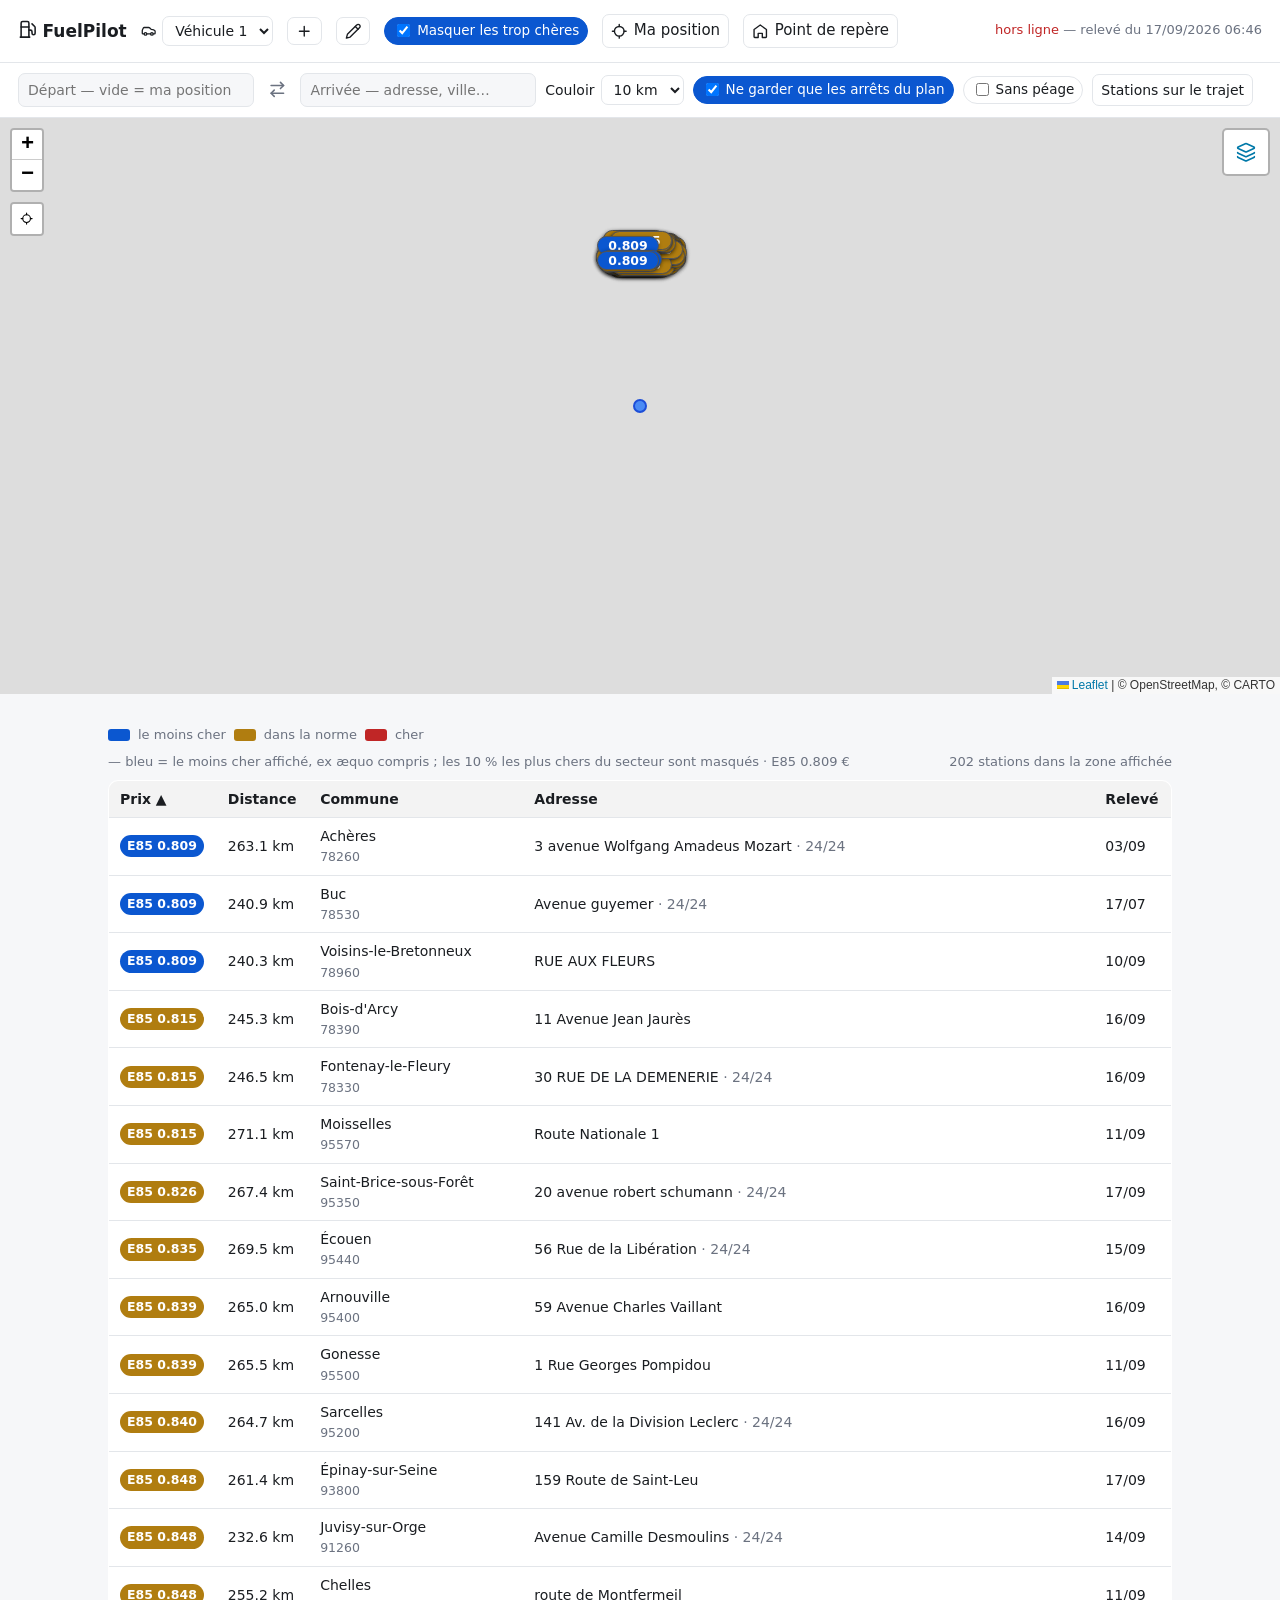
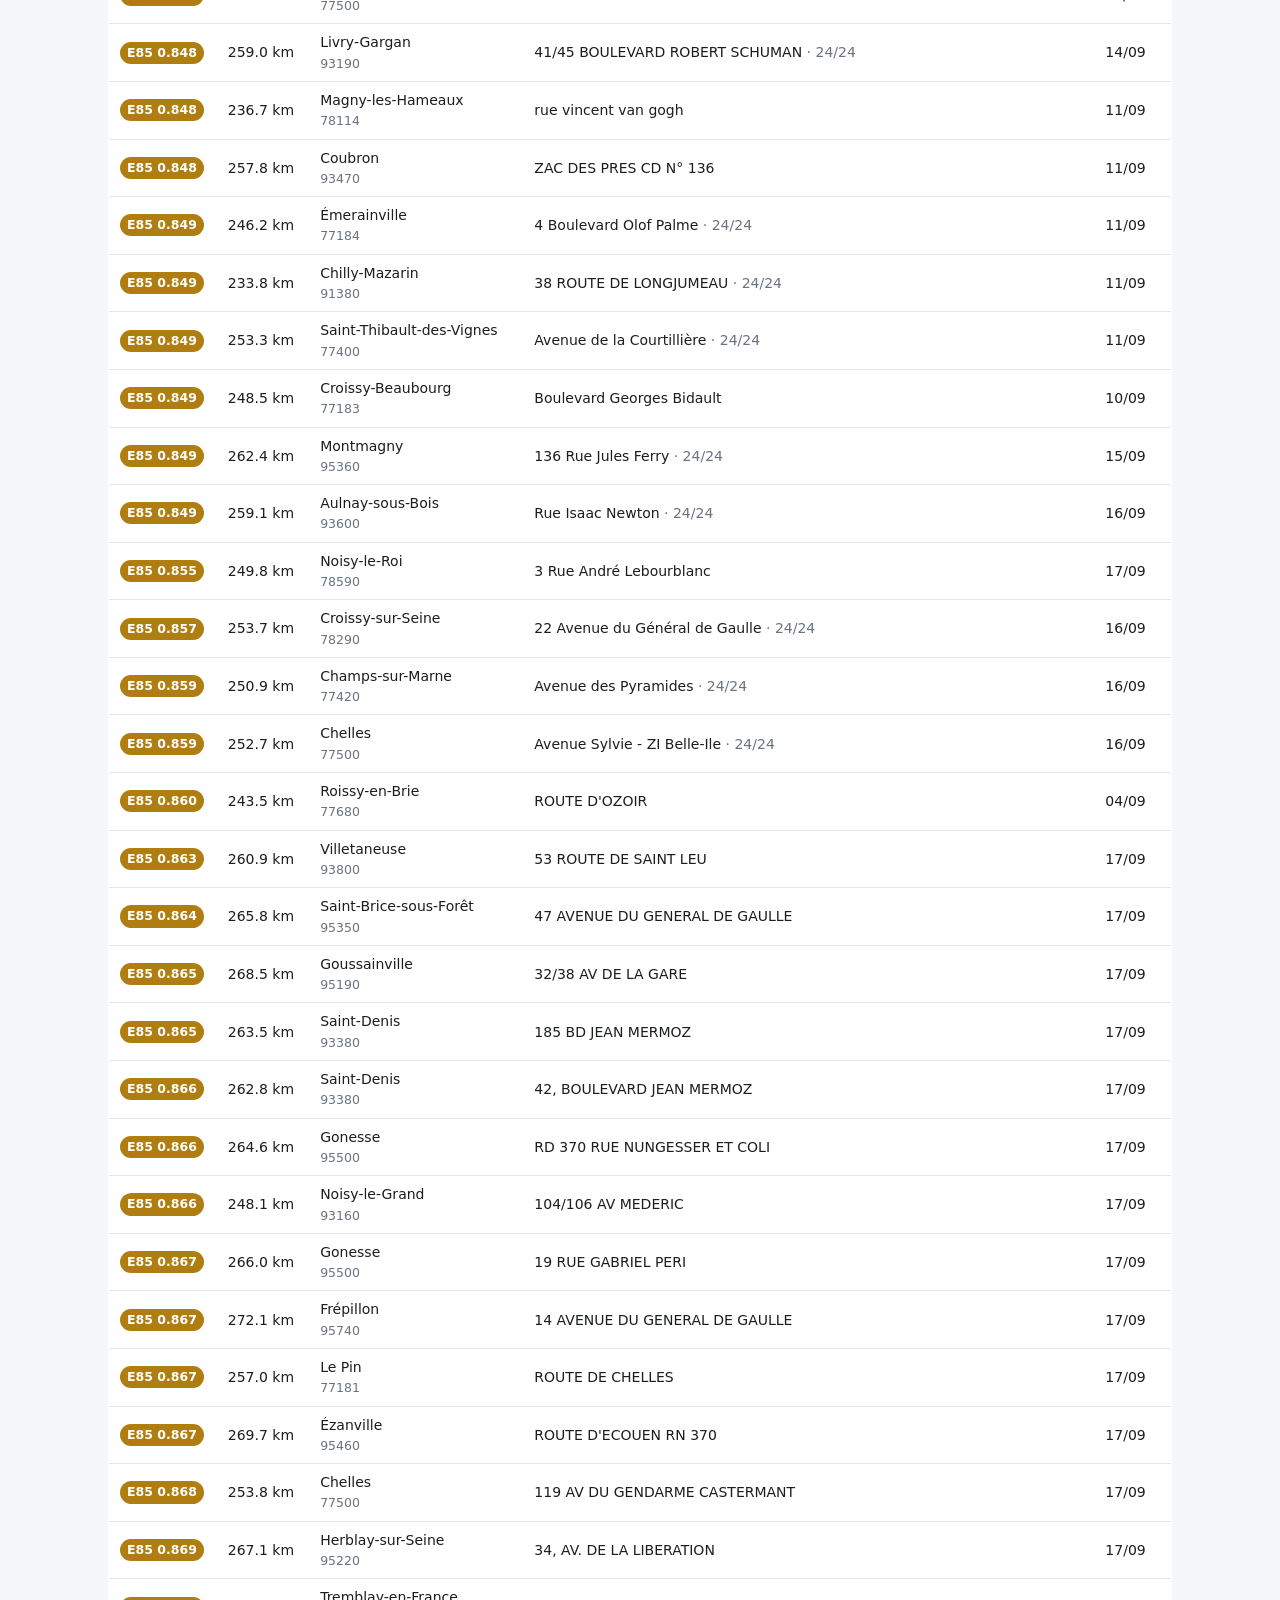
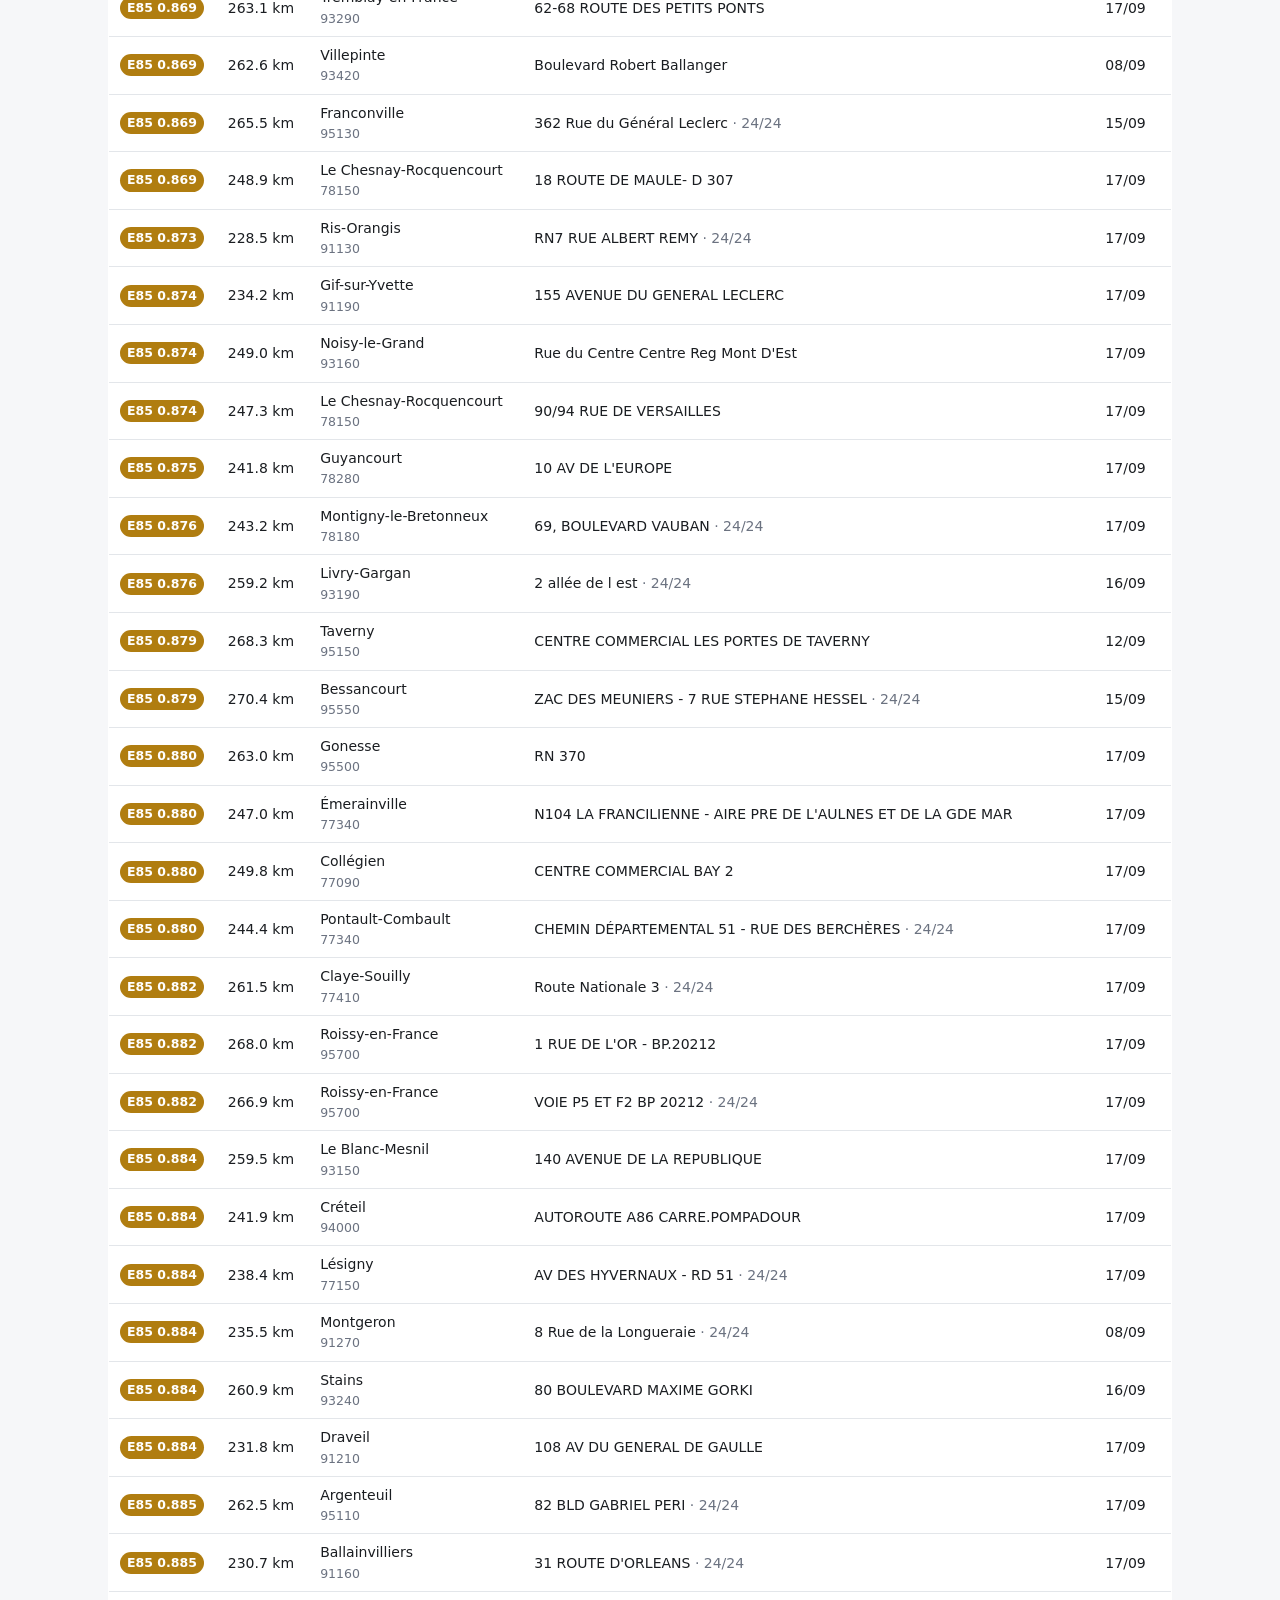
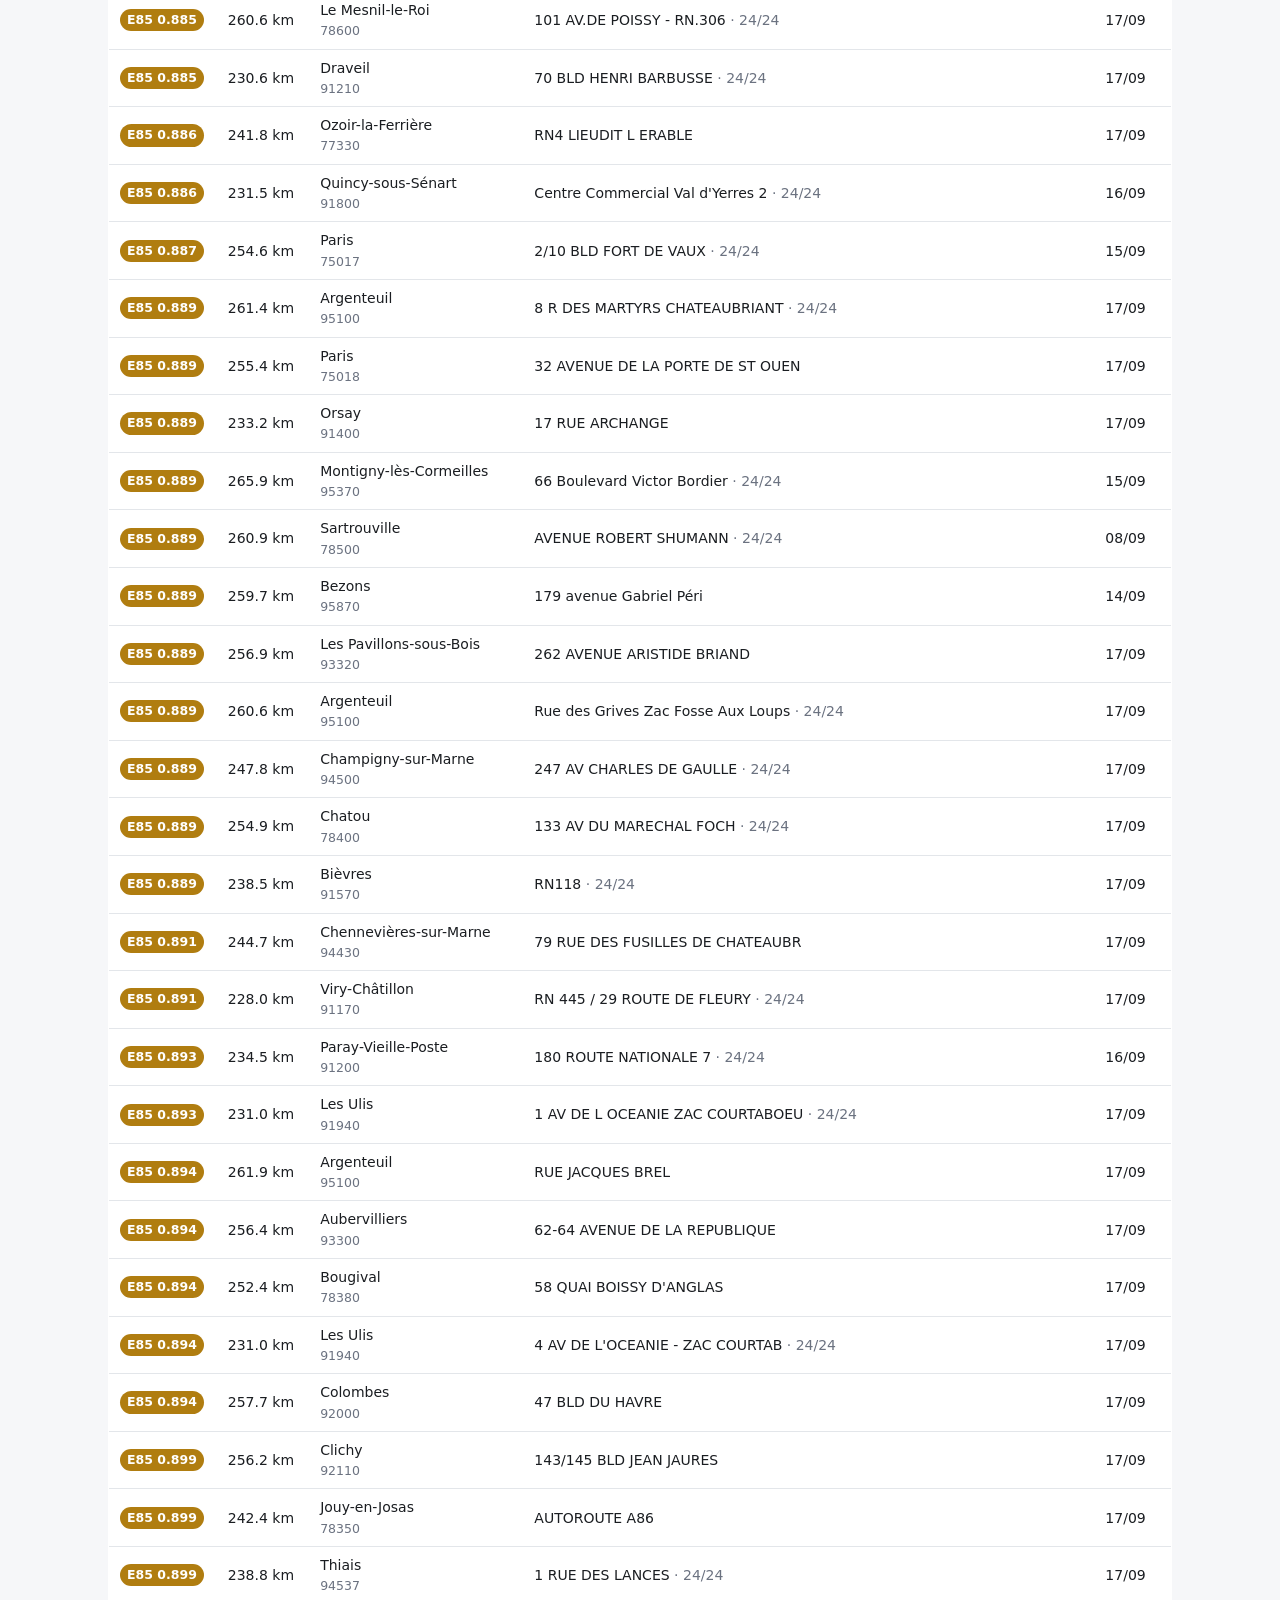
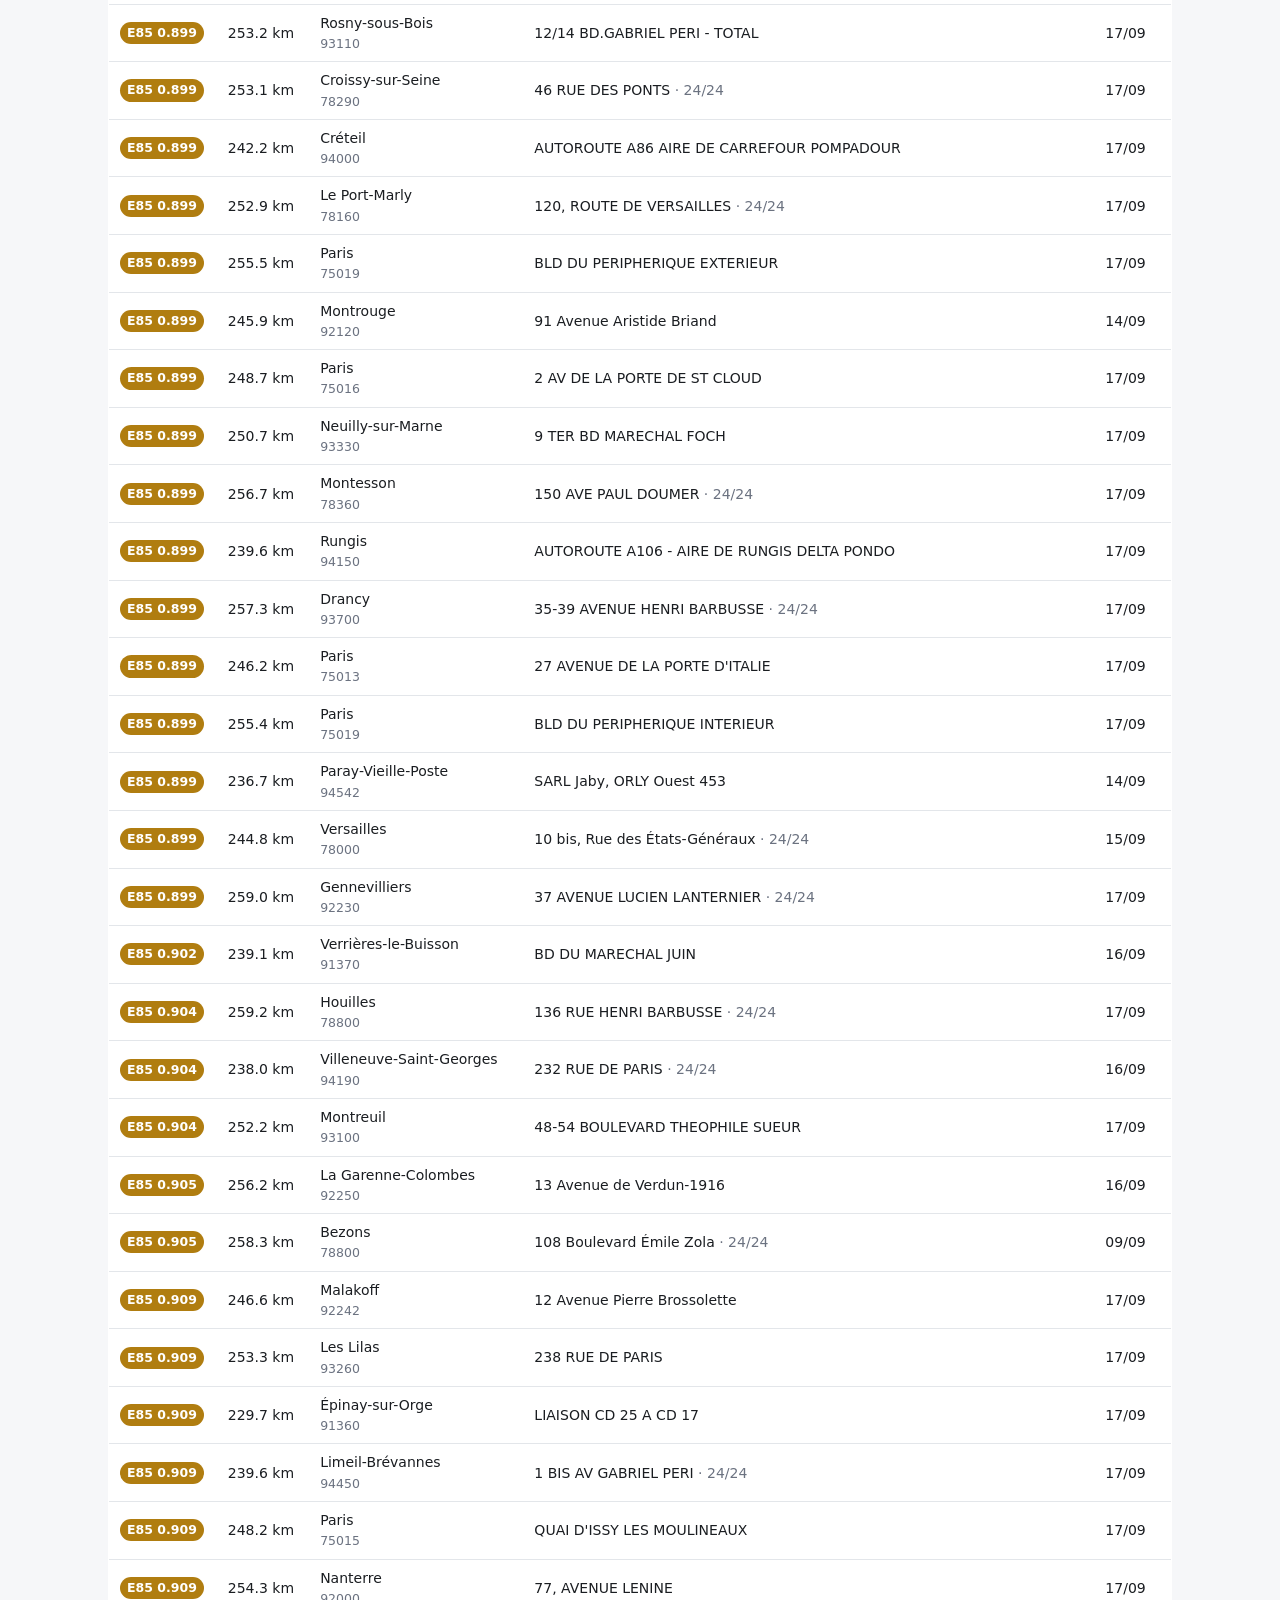
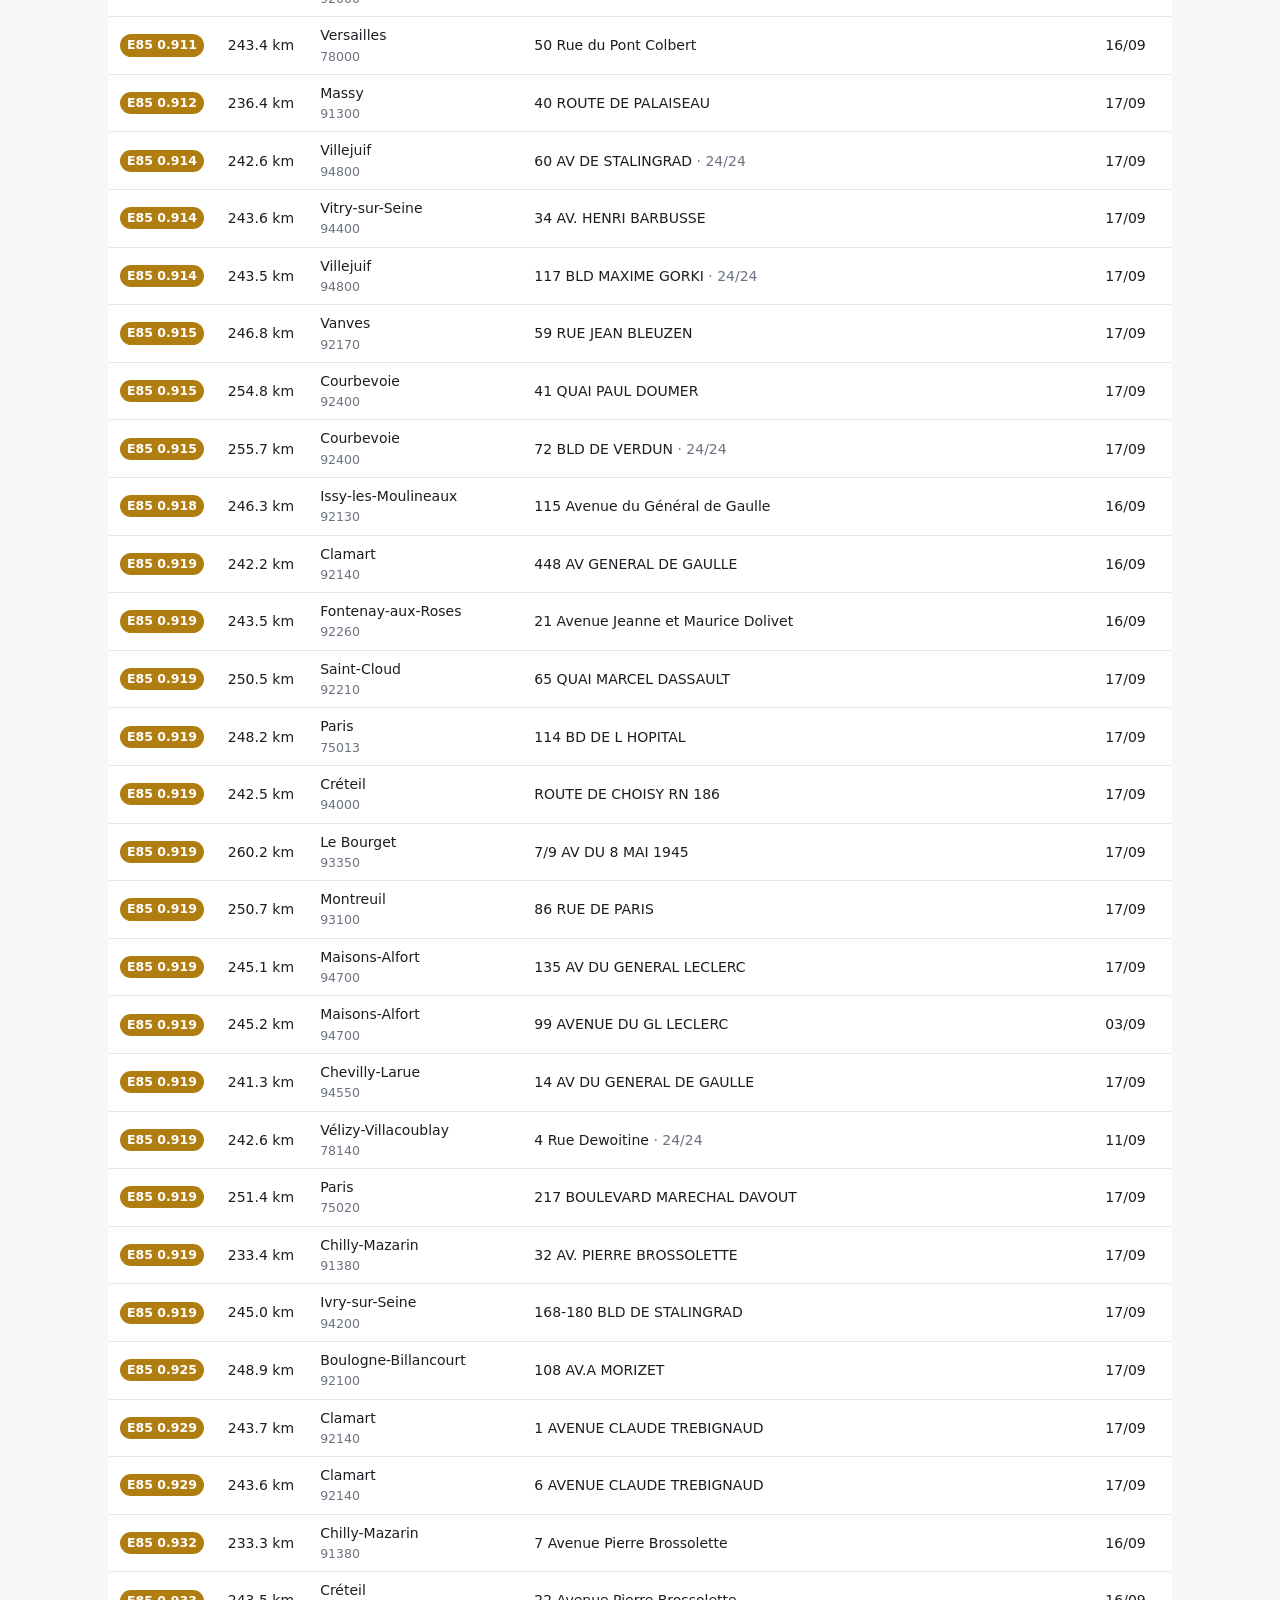
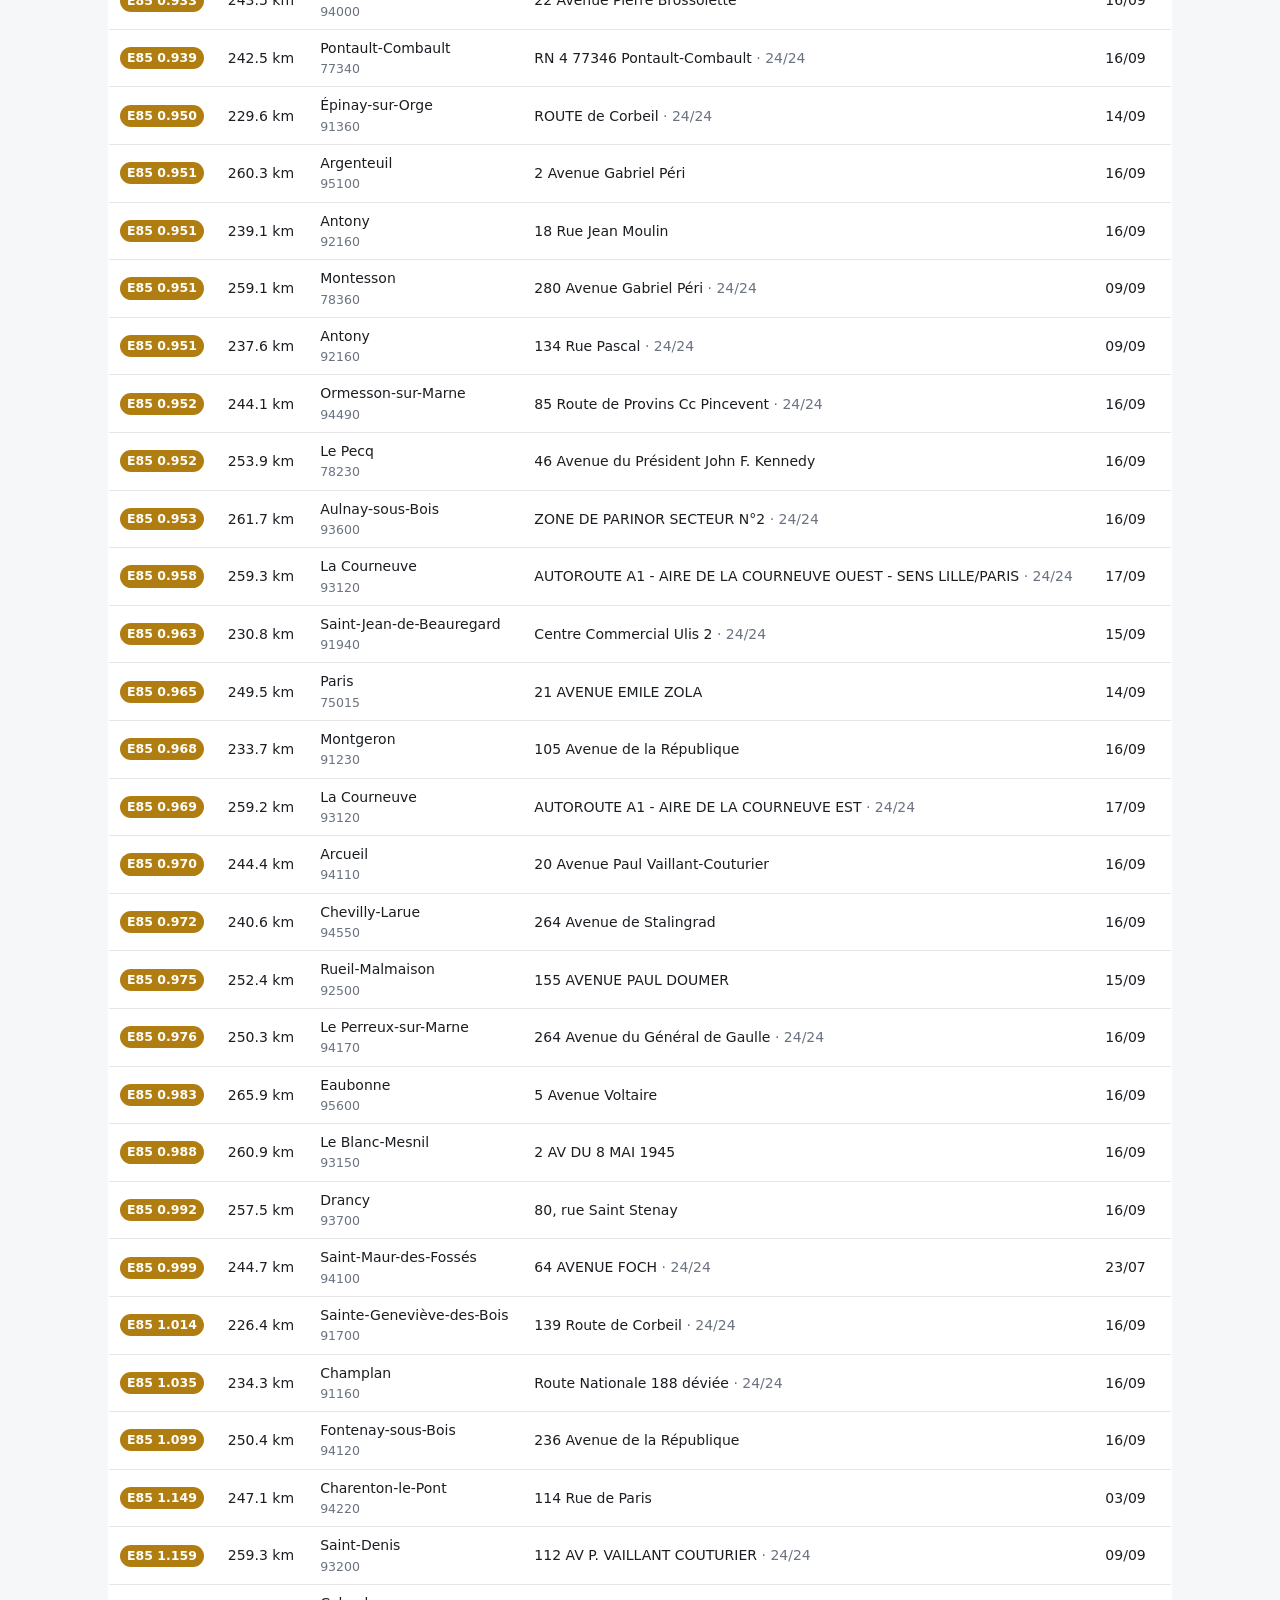
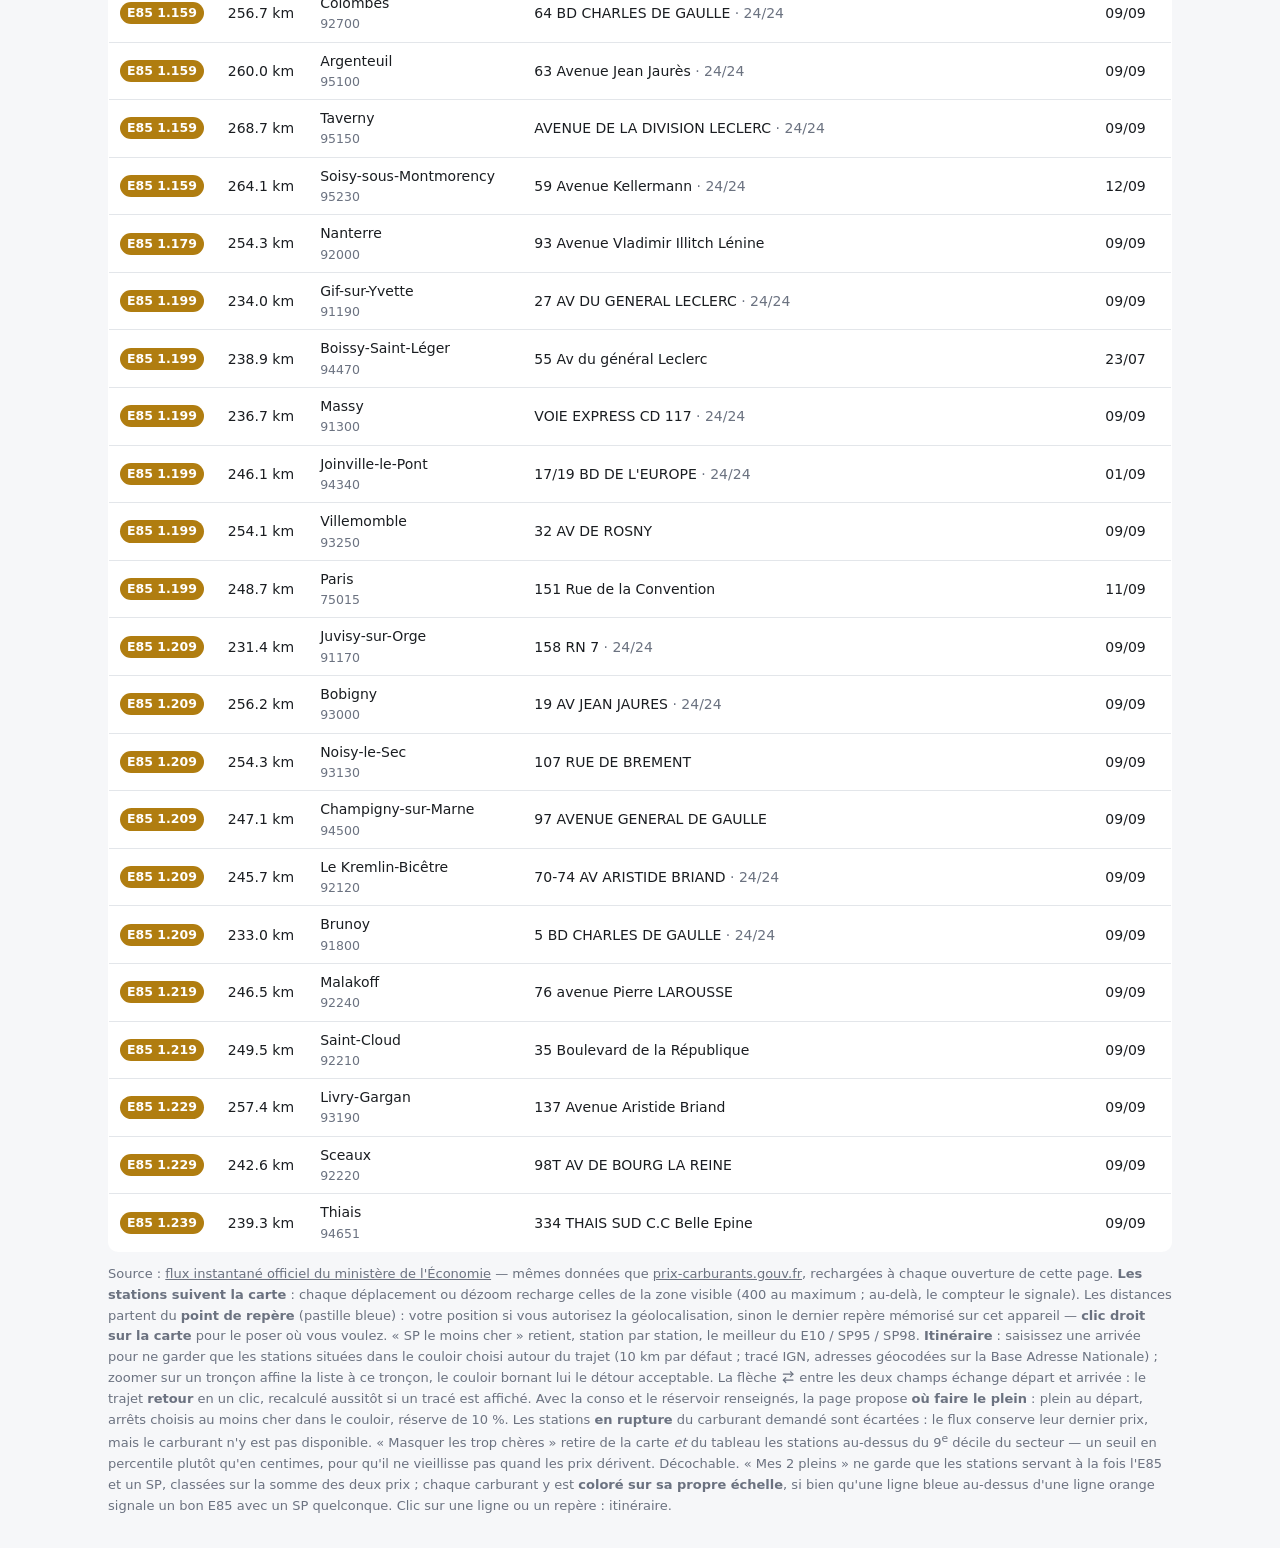
==== commit f1ec5276: "pages — build du 2026-09-17 Co-Authored-By: Claude <noreply@anthropic.com>" ====
--- a/index.html
+++ b/index.html
@@ -3,9 +3,9 @@
 <head>
 <meta charset="utf-8">
 <meta name="viewport" content="width=device-width, initial-scale=1">
-<meta http-equiv="Content-Security-Policy" content="default-src 'none'; script-src 'sha256-20nQCchB9co0qIjJZRGuk2/Z9VM+kNiyxNV1lvTlZBo=' 'sha256-/3i8Yrb8thBspdVtyVg9Jns91FbQ1WR5FXEC3aXLQVU='; style-src 'unsafe-inline'; img-src 'self' data: https://data.geopf.fr https://*.basemaps.cartocdn.com; connect-src 'self' https://data.economie.gouv.fr https://data.geopf.fr https://api-adresse.data.gouv.fr; base-uri 'none'; form-action 'self'">
-<meta name="fuelpilot-build" content="20260917-071053">
-<title>FillHop</title>
+<meta http-equiv="Content-Security-Policy" content="default-src 'none'; script-src 'sha256-20nQCchB9co0qIjJZRGuk2/Z9VM+kNiyxNV1lvTlZBo=' 'sha256-08R4Y6i/ZQHbejXY3x0BPxWH658RRE/p7u2Cvs1k42s='; style-src 'unsafe-inline'; img-src 'self' data: https://data.geopf.fr https://*.basemaps.cartocdn.com; connect-src 'self' https://data.economie.gouv.fr https://data.geopf.fr https://api-adresse.data.gouv.fr; base-uri 'none'; form-action 'self'">
+<meta name="fuelpilot-build" content="20260917-064617">
+<title>FuelPilot</title>
 <style>/* required styles */
 
 .leaflet-pane,
@@ -791,7 +791,7 @@
 </head>
 <body>
 <header>
-  <h1><svg class="ico" aria-hidden="true" viewBox="0 0 24 24" fill="none" stroke="currentColor" stroke-width="2" stroke-linecap="round" stroke-linejoin="round"><line x1="3" y1="22" x2="15" y2="22"/><line x1="4" y1="9" x2="14" y2="9"/><path d="M14 22V4a2 2 0 0 0-2-2H6a2 2 0 0 0-2 2v18"/><path d="M14 13h2a2 2 0 0 1 2 2v2a2 2 0 0 0 4 0V9.83a2 2 0 0 0-.59-1.42L18 5"/></svg> FillHop<span id="lieu"></span></h1>
+  <h1><svg class="ico" aria-hidden="true" viewBox="0 0 24 24" fill="none" stroke="currentColor" stroke-width="2" stroke-linecap="round" stroke-linejoin="round"><line x1="3" y1="22" x2="15" y2="22"/><line x1="4" y1="9" x2="14" y2="9"/><path d="M14 22V4a2 2 0 0 0-2-2H6a2 2 0 0 0-2 2v18"/><path d="M14 13h2a2 2 0 0 1 2 2v2a2 2 0 0 0 4 0V9.83a2 2 0 0 0-.59-1.42L18 5"/></svg> FuelPilot<span id="lieu"></span></h1>
   <label class="ctl"><svg class="ico" aria-hidden="true" viewBox="0 0 24 24" fill="none" stroke="currentColor" stroke-width="2" stroke-linecap="round" stroke-linejoin="round"><path d="M19 17h2c.6 0 1-.4 1-1v-3c0-.9-.7-1.7-1.5-1.9C18.7 10.6 16 10 16 10s-1.3-1.4-2.2-2.3c-.5-.4-1.1-.7-1.8-.7H5c-.6 0-1.1.4-1.4.9l-1.4 2.9A3.7 3.7 0 0 0 2 12v4c0 .6.4 1 1 1h2"/><circle cx="7" cy="17" r="2"/><path d="M9 17h6"/><circle cx="17" cy="17" r="2"/></svg> <select id="veh"></select></label>
   <button class="ctl btn" id="vehPlus" type="button" title="Ajouter un véhicule" aria-label="Ajouter un véhicule"><svg class="ico" aria-hidden="true" viewBox="0 0 24 24" fill="none" stroke="currentColor" stroke-width="2" stroke-linecap="round" stroke-linejoin="round"><line x1="12" y1="5" x2="12" y2="19"/><line x1="5" y1="12" x2="19" y2="12"/></svg></button>
   <button class="ctl btn" id="vehNom" type="button" title="Ouvrir la fiche du véhicule" aria-label="Ouvrir la fiche du véhicule"><svg class="ico" aria-hidden="true" viewBox="0 0 24 24" fill="none" stroke="currentColor" stroke-width="2" stroke-linecap="round" stroke-linejoin="round"><path d="M17 3a2.85 2.83 0 1 1 4 4L7.5 20.5 2 22l1.5-5.5Z"/><path d="m15 5 4 4"/></svg></button>
@@ -955,8 +955,8 @@
 if(typeof module !== 'undefined' && module.exports) module.exports = {optimiserPlan};
 
 let CENTRE = null;   // resolu apres lecture des reglages : geoloc > memoire > France
-const SNAPSHOT = [{"id": 92230008, "latitude": "4893270", "longitude": "230440", "cp": "92230", "ville": "Gennevilliers", "adresse": "192 Avenue Louis Roche", "gazole_prix": 2.449, "gazole_maj": "2026-09-15T14:37:27+00:00", "e10_prix": 2.199, "e10_maj": "2026-09-15T14:37:28+00:00", "sp95_prix": 2.249, "sp95_maj": "2026-09-15T14:37:28+00:00", "sp98_prix": 2.299, "sp98_maj": "2026-09-15T14:37:28+00:00", "e85_prix": null, "e85_maj": null, "gplc_prix": null, "gplc_maj": null, "horaires_automate_24_24": "Non", "carburants_rupture_temporaire": null, "carburants_rupture_definitive": "E85;GPLc"}, {"id": 95350002, "latitude": "4900763", "longitude": "235163", "cp": "95350", "ville": "Saint-Brice-sous-Forêt", "adresse": "20 avenue robert schumann", "gazole_prix": 2.492, "gazole_maj": "2026-09-17T00:41:00+00:00", "e10_prix": 2.232, "e10_maj": "2026-09-17T00:41:00+00:00", "sp95_prix": null, "sp95_maj": null, "sp98_prix": 2.35, "sp98_maj": "2026-09-17T00:41:00+00:00", "e85_prix": 0.826, "e85_maj": "2026-09-17T00:41:00+00:00", "gplc_prix": 1.009, "gplc_maj": "2026-09-17T00:41:00+00:00", "horaires_automate_24_24": "Oui", "carburants_rupture_temporaire": null, "carburants_rupture_definitive": "SP95"}, {"id": 93380009, "latitude": "4896609.70452", "longitude": "236413.094302", "cp": "93380", "ville": "Saint-Denis", "adresse": "42, BOULEVARD JEAN MERMOZ", "gazole_prix": 2.25, "gazole_maj": "2026-09-17T00:01:00+00:00", "e10_prix": 1.99, "e10_maj": "2026-09-17T00:01:00+00:00", "sp95_prix": null, "sp95_maj": null, "sp98_prix": 1.99, "sp98_maj": "2026-09-17T00:01:00+00:00", "e85_prix": 0.866, "e85_maj": "2026-09-17T00:01:00+00:00", "gplc_prix": null, "gplc_maj": null, "horaires_automate_24_24": "Non", "carburants_rupture_temporaire": null, "carburants_rupture_definitive": "SP95;GPLc"}, {"id": 91200001, "latitude": "4871200", "longitude": "237100", "cp": "91200", "ville": "Paray-Vieille-Poste", "adresse": "180 ROUTE NATIONALE 7", "gazole_prix": 2.389, "gazole_maj": "2026-09-16T00:41:00+00:00", "e10_prix": 2.221, "e10_maj": "2026-09-16T00:41:00+00:00", "sp95_prix": 2.266, "sp95_maj": "2026-09-16T00:41:00+00:00", "sp98_prix": 2.329, "sp98_maj": "2026-09-16T00:41:00+00:00", "e85_prix": 0.893, "e85_maj": "2026-09-16T00:41:00+00:00", "gplc_prix": null, "gplc_maj": null, "horaires_automate_24_24": "Oui", "carburants_rupture_temporaire": null, "carburants_rupture_definitive": "GPLc"}, {"id": 77680004, "latitude": "4879000", "longitude": "264200", "cp": "77680", "ville": "Roissy-en-Brie", "adresse": "Place Robert Schuman", "gazole_prix": 2.391, "gazole_maj": "2026-09-16T07:14:29+00:00", "e10_prix": 2.229, "e10_maj": "2026-09-16T07:14:29+00:00", "sp95_prix": 2.239, "sp95_maj": "2026-09-16T07:14:29+00:00", "sp98_prix": 2.3, "sp98_maj": "2026-09-16T07:14:29+00:00", "e85_prix": null, "e85_maj": null, "gplc_prix": null, "gplc_maj": null, "horaires_automate_24_24": "Non", "carburants_rupture_temporaire": null, "carburants_rupture_definitive": "E85;GPLc"}, {"id": 78140010, "latitude": "4878100", "longitude": "218300", "cp": "78140", "ville": "Vélizy-Villacoublay", "adresse": "27,RUE LOUIS BREGUET", "gazole_prix": 2.529, "gazole_maj": "2026-09-16T11:37:34+00:00", "e10_prix": 2.339, "e10_maj": "2026-09-16T11:37:34+00:00", "sp95_prix": null, "sp95_maj": null, "sp98_prix": 2.529, "sp98_maj": "2026-09-16T11:37:34+00:00", "e85_prix": null, "e85_maj": null, "gplc_prix": null, "gplc_maj": null, "horaires_automate_24_24": "Oui", "carburants_rupture_temporaire": "GPLc", "carburants_rupture_definitive": null}, {"id": 75016001, "latitude": "4884700", "longitude": "225600", "cp": "75016", "ville": "Paris", "adresse": "1 Avenue du Général Sarrail", "gazole_prix": 2.35, "gazole_maj": "2026-09-05T06:58:36+00:00", "e10_prix": 2.21, "e10_maj": "2026-09-12T06:35:03+00:00", "sp95_prix": null, "sp95_maj": null, "sp98_prix": 2.317, "sp98_maj": "2026-09-12T06:35:03+00:00", "e85_prix": null, "e85_maj": null, "gplc_prix": null, "gplc_maj": null, "horaires_automate_24_24": "Non", "carburants_rupture_temporaire": null, "carburants_rupture_definitive": "SP95;E85;GPLc"}, {"id": 95100011, "latitude": "4894300", "longitude": "225300", "cp": "95100", "ville": "Argenteuil", "adresse": "2 Avenue Gabriel Péri", "gazole_prix": 2.32, "gazole_maj": "2026-09-16T16:20:00+00:00", "e10_prix": 2.153, "e10_maj": "2026-09-16T16:20:00+00:00", "sp95_prix": null, "sp95_maj": null, "sp98_prix": 2.262, "sp98_maj": "2026-09-16T16:20:00+00:00", "e85_prix": 0.951, "e85_maj": "2026-09-16T16:20:00+00:00", "gplc_prix": null, "gplc_maj": null, "horaires_automate_24_24": "Non", "carburants_rupture_temporaire": "GPLc", "carburants_rupture_definitive": null}, {"id": 94420001, "latitude": "4881300", "longitude": "256600", "cp": "94420", "ville": "Le Plessis-Trévise", "adresse": "63 avenue Maurice Berteaux", "gazole_prix": 2.25, "gazole_maj": "2026-07-22T07:59:14+00:00", "e10_prix": 1.99, "e10_maj": "2026-07-23T07:37:20+00:00", "sp95_prix": null, "sp95_maj": null, "sp98_prix": 1.99, "sp98_maj": "2026-07-23T07:37:20+00:00", "e85_prix": null, "e85_maj": null, "gplc_prix": null, "gplc_maj": null, "horaires_automate_24_24": "Non", "carburants_rupture_temporaire": "SP95;GPLc", "carburants_rupture_definitive": "E85"}, {"id": 94800008, "latitude": "4878500", "longitude": "236700", "cp": "94800", "ville": "Villejuif", "adresse": "60 AV DE STALINGRAD", "gazole_prix": 2.25, "gazole_maj": "2026-09-17T00:01:00+00:00", "e10_prix": 1.99, "e10_maj": "2026-09-17T00:01:00+00:00", "sp95_prix": null, "sp95_maj": null, "sp98_prix": 1.99, "sp98_maj": "2026-09-17T00:01:00+00:00", "e85_prix": 0.914, "e85_maj": "2026-09-17T00:01:00+00:00", "gplc_prix": null, "gplc_maj": null, "horaires_automate_24_24": "Oui", "carburants_rupture_temporaire": null, "carburants_rupture_definitive": "SP95;GPLc"}, {"id": 93150009, "latitude": "4893500", "longitude": "247300", "cp": "93150", "ville": "Le Blanc-Mesnil", "adresse": "140 AVENUE DE LA REPUBLIQUE", "gazole_prix": 2.25, "gazole_maj": "2026-09-17T00:01:00+00:00", "e10_prix": null, "e10_maj": null, "sp95_prix": null, "sp95_maj": null, "sp98_prix": null, "sp98_maj": null, "e85_prix": 0.884, "e85_maj": "2026-09-17T00:01:00+00:00", "gplc_prix": null, "gplc_maj": null, "horaires_automate_24_24": "Non", "carburants_rupture_temporaire": "E10;SP98", "carburants_rupture_definitive": "SP95;GPLc"}, {"id": 92242003, "latitude": "4882100", "longitude": "231200", "cp": "92242", "ville": "Malakoff", "adresse": "12 Avenue Pierre Brossolette", "gazole_prix": 2.25, "gazole_maj": "2026-09-17T00:01:00+00:00", "e10_prix": 1.99, "e10_maj": "2026-09-17T00:01:00+00:00", "sp95_prix": null, "sp95_maj": null, "sp98_prix": 1.99, "sp98_maj": "2026-09-17T00:01:00+00:00", "e85_prix": 0.909, "e85_maj": "2026-09-17T00:01:00+00:00", "gplc_prix": null, "gplc_maj": null, "horaires_automate_24_24": "Non", "carburants_rupture_temporaire": null, "carburants_rupture_definitive": "SP95;GPLc"}, {"id": 91620001, "latitude": "4867000", "longitude": "227700", "cp": "91620", "ville": "La Ville-du-Bois", "adresse": "5 RUE DE LA CROIX SAINT JACQUES", "gazole_prix": 2.39, "gazole_maj": "2026-09-15T22:54:00+00:00", "e10_prix": 2.209, "e10_maj": "2026-09-15T22:54:00+00:00", "sp95_prix": 2.261, "sp95_maj": "2026-09-15T22:54:00+00:00", "sp98_prix": null, "sp98_maj": null, "e85_prix": null, "e85_maj": null, "gplc_prix": 1.009, "gplc_maj": "2026-09-15T22:54:00+00:00", "horaires_automate_24_24": "Oui", "carburants_rupture_temporaire": null, "carburants_rupture_definitive": "E85;SP98"}, {"id": 91410004, "latitude": "4870600", "longitude": "234300", "cp": "91420", "ville": "Morangis", "adresse": "69 Avenue Charles de Gaulle", "gazole_prix": 2.29, "gazole_maj": "2026-09-07T08:03:28+00:00", "e10_prix": 2.2, "e10_maj": "2026-09-07T08:03:28+00:00", "sp95_prix": 2.25, "sp95_maj": "2026-09-07T08:03:28+00:00", "sp98_prix": 2.3, "sp98_maj": "2026-09-07T08:03:28+00:00", "e85_prix": null, "e85_maj": null, "gplc_prix": null, "gplc_maj": null, "horaires_automate_24_24": "Oui", "carburants_rupture_temporaire": null, "carburants_rupture_definitive": "E85;GPLc"}, {"id": 78170002, "latitude": "4883700", "longitude": "213000", "cp": "78170", "ville": "La Celle-Saint-Cloud", "adresse": "64 Avenue Lucien-René Duchesne", "gazole_prix": 2.372, "gazole_maj": "2026-09-16T16:20:00+00:00", "e10_prix": 2.2, "e10_maj": "2026-09-16T16:20:00+00:00", "sp95_prix": null, "sp95_maj": null, "sp98_prix": 2.321, "sp98_maj": "2026-09-16T16:20:00+00:00", "e85_prix": null, "e85_maj": null, "gplc_prix": null, "gplc_maj": null, "horaires_automate_24_24": "Non", "carburants_rupture_temporaire": null, "carburants_rupture_definitive": null}, {"id": 92160006, "latitude": "4873800", "longitude": "229500", "cp": "92160", "ville": "Antony", "adresse": "100 AV DU PRESIDENT KENNEDY", "gazole_prix": 2.25, "gazole_maj": "2026-09-17T00:01:00+00:00", "e10_prix": 1.99, "e10_maj": "2026-09-17T00:01:00+00:00", "sp95_prix": null, "sp95_maj": null, "sp98_prix": 1.99, "sp98_maj": "2026-09-17T00:01:00+00:00", "e85_prix": null, "e85_maj": null, "gplc_prix": null, "gplc_maj": null, "horaires_automate_24_24": "Non", "carburants_rupture_temporaire": null, "carburants_rupture_definitive": null}, {"id": 95440001, "latitude": "4902700", "longitude": "236900", "cp": "95440", "ville": "Écouen", "adresse": "56 Rue de la Libération", "gazole_prix": 2.399, "gazole_maj": "2026-09-15T09:29:40+00:00", "e10_prix": 2.166, "e10_maj": "2026-09-15T09:29:40+00:00", "sp95_prix": null, "sp95_maj": null, "sp98_prix": 2.238, "sp98_maj": "2026-09-15T09:29:40+00:00", "e85_prix": 0.835, "e85_maj": "2026-09-15T09:29:40+00:00", "gplc_prix": null, "gplc_maj": null, "horaires_automate_24_24": "Oui", "carburants_rupture_temporaire": null, "carburants_rupture_definitive": "SP95;GPLc"}, {"id": 92170002, "latitude": "4882274", "longitude": "229497", "cp": "92170", "ville": "Vanves", "adresse": "59 RUE JEAN BLEUZEN", "gazole_prix": 2.25, "gazole_maj": "2026-09-17T00:01:00+00:00", "e10_prix": 1.99, "e10_maj": "2026-09-16T21:21:14+00:00", "sp95_prix": null, "sp95_maj": null, "sp98_prix": 1.99, "sp98_maj": "2026-09-16T21:21:14+00:00", "e85_prix": 0.915, "e85_maj": "2026-09-17T00:01:00+00:00", "gplc_prix": null, "gplc_maj": null, "horaires_automate_24_24": "Non", "carburants_rupture_temporaire": null, "carburants_rupture_definitive": "SP95;GPLc"}, {"id": 91380004, "latitude": "4870100", "longitude": "231900", "cp": "91380", "ville": "Chilly-Mazarin", "adresse": "7 Avenue Pierre Brossolette", "gazole_prix": 2.367, "gazole_maj": "2026-09-16T16:20:00+00:00", "e10_prix": 2.196, "e10_maj": "2026-09-16T16:20:00+00:00", "sp95_prix": null, "sp95_maj": null, "sp98_prix": 2.276, "sp98_maj": "2026-09-16T16:20:00+00:00", "e85_prix": 0.932, "e85_maj": "2026-09-16T16:20:00+00:00", "gplc_prix": null, "gplc_maj": null, "horaires_automate_24_24": "Non", "carburants_rupture_temporaire": "GPLc", "carburants_rupture_definitive": null}, {"id": 91370001, "latitude": "4875300", "longitude": "227300", "cp": "91370", "ville": "Verrières-le-Buisson", "adresse": "BD DU MARECHAL JUIN", "gazole_prix": 2.402, "gazole_maj": "2026-09-16T16:20:00+00:00", "e10_prix": 2.21, "e10_maj": "2026-09-16T16:20:00+00:00", "sp95_prix": null, "sp95_maj": null, "sp98_prix": 2.313, "sp98_maj": "2026-09-16T16:20:00+00:00", "e85_prix": 0.902, "e85_maj": "2026-09-16T16:20:00+00:00", "gplc_prix": null, "gplc_maj": null, "horaires_automate_24_24": "Non", "carburants_rupture_temporaire": null, "carburants_rupture_definitive": null}, {"id": 93160006, "latitude": "4884500", "longitude": "252800", "cp": "93160", "ville": "Noisy-le-Grand", "adresse": "4 Boulevard du Maréchal Foch", "gazole_prix": 2.329, "gazole_maj": "2026-09-15T09:26:08+00:00", "e10_prix": 2.179, "e10_maj": "2026-09-15T09:26:08+00:00", "sp95_prix": null, "sp95_maj": null, "sp98_prix": 2.299, "sp98_maj": "2026-09-15T09:26:08+00:00", "e85_prix": null, "e85_maj": null, "gplc_prix": null, "gplc_maj": null, "horaires_automate_24_24": "Oui", "carburants_rupture_temporaire": null, "carburants_rupture_definitive": "SP95;E85;GPLc"}, {"id": 92130005, "latitude": "4881800", "longitude": "227700", "cp": "92130", "ville": "Issy-les-Moulineaux", "adresse": "115 Avenue du Général de Gaulle", "gazole_prix": 2.347, "gazole_maj": "2026-09-16T16:20:00+00:00", "e10_prix": 2.223, "e10_maj": "2026-09-16T16:20:00+00:00", "sp95_prix": null, "sp95_maj": null, "sp98_prix": 2.307, "sp98_maj": "2026-09-16T16:20:00+00:00", "e85_prix": 0.918, "e85_maj": "2026-09-16T16:20:00+00:00", "gplc_prix": null, "gplc_maj": null, "horaires_automate_24_24": "Non", "carburants_rupture_temporaire": null, "carburants_rupture_definitive": null}, {"id": 92140005, "latitude": "4878000", "longitude": "223800", "cp": "92140", "ville": "Clamart", "adresse": "448 AV GENERAL DE GAULLE", "gazole_prix": 2.355, "gazole_maj": "2026-09-16T16:20:00+00:00", "e10_prix": 2.184, "e10_maj": "2026-09-16T16:20:00+00:00", "sp95_prix": null, "sp95_maj": null, "sp98_prix": 2.284, "sp98_maj": "2026-09-16T16:20:00+00:00", "e85_prix": 0.919, "e85_maj": "2026-09-16T16:20:00+00:00", "gplc_prix": null, "gplc_maj": null, "horaires_automate_24_24": "Non", "carburants_rupture_temporaire": "GPLc", "carburants_rupture_definitive": null}, {"id": 92260001, "latitude": "4879300", "longitude": "229000", "cp": "92260", "ville": "Fontenay-aux-Roses", "adresse": "21 Avenue Jeanne et Maurice Dolivet", "gazole_prix": 2.399, "gazole_maj": "2026-09-16T16:20:00+00:00", "e10_prix": 2.19, "e10_maj": "2026-09-16T16:20:00+00:00", "sp95_prix": null, "sp95_maj": null, "sp98_prix": 2.293, "sp98_maj": "2026-09-16T16:20:00+00:00", "e85_prix": 0.919, "e85_maj": "2026-09-16T16:20:00+00:00", "gplc_prix": null, "gplc_maj": null, "horaires_automate_24_24": "Non", "carburants_rupture_temporaire": null, "carburants_rupture_definitive": null}, {"id": 92210003, "latitude": "4884200", "longitude": "220200", "cp": "92210", "ville": "Saint-Cloud", "adresse": "24 Rue Pasteur", "gazole_prix": 2.391, "gazole_maj": "2026-09-16T16:20:00+00:00", "e10_prix": 2.188, "e10_maj": "2026-09-16T16:20:00+00:00", "sp95_prix": null, "sp95_maj": null, "sp98_prix": 2.333, "sp98_maj": "2026-09-16T16:20:00+00:00", "e85_prix": null, "e85_maj": null, "gplc_prix": null, "gplc_maj": null, "horaires_automate_24_24": "Non", "carburants_rupture_temporaire": null, "carburants_rupture_definitive": null}, {"id": 92410001, "latitude": "4881900", "longitude": "216800", "cp": "92410", "ville": "Ville-d'Avray", "adresse": "191 Rue de Versailles", "gazole_prix": 2.375, "gazole_maj": "2026-09-16T16:20:00+00:00", "e10_prix": 2.173, "e10_maj": "2026-09-16T16:20:00+00:00", "sp95_prix": null, "sp95_maj": null, "sp98_prix": 2.261, "sp98_maj": "2026-09-16T16:20:00+00:00", "e85_prix": null, "e85_maj": null, "gplc_prix": null, "gplc_maj": null, "horaires_automate_24_24": "Non", "carburants_rupture_temporaire": null, "carburants_rupture_definitive": null}, {"id": 93160004, "latitude": "4884300", "longitude": "257700", "cp": "93160", "ville": "Noisy-le-Grand", "adresse": "2 Rue des Hauts-Châteaux", "gazole_prix": 2.396, "gazole_maj": "2026-09-16T16:20:00+00:00", "e10_prix": 2.201, "e10_maj": "2026-09-16T16:20:00+00:00", "sp95_prix": null, "sp95_maj": null, "sp98_prix": 2.346, "sp98_maj": "2026-09-16T16:20:00+00:00", "e85_prix": null, "e85_maj": null, "gplc_prix": null, "gplc_maj": null, "horaires_automate_24_24": "Non", "carburants_rupture_temporaire": null, "carburants_rupture_definitive": null}, {"id": 93140003, "latitude": "4890700", "longitude": "248900", "cp": "93140", "ville": "Bondy", "adresse": "205 Avenue Gallieni", "gazole_prix": 2.426, "gazole_maj": "2026-09-16T16:20:00+00:00", "e10_prix": 2.231, "e10_maj": "2026-09-16T16:20:00+00:00", "sp95_prix": null, "sp95_maj": null, "sp98_prix": 2.346, "sp98_maj": "2026-09-16T16:20:00+00:00", "e85_prix": null, "e85_maj": null, "gplc_prix": null, "gplc_maj": null, "horaires_automate_24_24": "Non", "carburants_rupture_temporaire": null, "carburants_rupture_definitive": null}, {"id": 93160005, "latitude": "4885100", "longitude": "253500", "cp": "93160", "ville": "Noisy-le-Grand", "adresse": "22 Route de Neuilly", "gazole_prix": 2.351, "gazole_maj": "2026-09-16T16:20:00+00:00", "e10_prix": 2.225, "e10_maj": "2026-09-16T16:20:00+00:00", "sp95_prix": null, "sp95_maj": null, "sp98_prix": 2.348, "sp98_maj": "2026-09-16T16:20:00+00:00", "e85_prix": null, "e85_maj": null, "gplc_prix": null, "gplc_maj": null, "horaires_automate_24_24": "Non", "carburants_rupture_temporaire": null, "carburants_rupture_definitive": null}, {"id": 94100006, "latitude": "4879900", "longitude": "250000", "cp": "94100", "ville": "Saint-Maur-des-Fossés", "adresse": "99/101 Avenue Foch", "gazole_prix": 2.356, "gazole_maj": "2026-09-16T16:20:00+00:00", "e10_prix": 2.219, "e10_maj": "2026-09-16T16:20:00+00:00", "sp95_prix": null, "sp95_maj": null, "sp98_prix": 2.309, "sp98_maj": "2026-09-16T16:20:00+00:00", "e85_prix": null, "e85_maj": null, "gplc_prix": null, "gplc_maj": null, "horaires_automate_24_24": "Non", "carburants_rupture_temporaire": "E85;GPLc", "carburants_rupture_definitive": null}, {"id": 93800003, "latitude": "4896000", "longitude": "230400", "cp": "93800", "ville": "Épinay-sur-Seine", "adresse": "86 Avenue de Lattre de Tassigny", "gazole_prix": 2.424, "gazole_maj": "2026-09-16T16:20:00+00:00", "e10_prix": 2.173, "e10_maj": "2026-09-16T16:20:00+00:00", "sp95_prix": null, "sp95_maj": null, "sp98_prix": 2.292, "sp98_maj": "2026-09-16T16:20:00+00:00", "e85_prix": null, "e85_maj": null, "gplc_prix": null, "gplc_maj": null, "horaires_automate_24_24": "Non", "carburants_rupture_temporaire": "E85;GPLc", "carburants_rupture_definitive": null}, {"id": 94000004, "latitude": "4879100", "longitude": "246200", "cp": "94000", "ville": "Créteil", "adresse": "22 Avenue Pierre Brossolette", "gazole_prix": 2.379, "gazole_maj": "2026-09-16T16:20:00+00:00", "e10_prix": 2.173, "e10_maj": "2026-09-16T16:20:00+00:00", "sp95_prix": null, "sp95_maj": null, "sp98_prix": 2.253, "sp98_maj": "2026-09-16T16:20:00+00:00", "e85_prix": 0.933, "e85_maj": "2026-09-16T16:20:00+00:00", "gplc_prix": null, "gplc_maj": null, "horaires_automate_24_24": "Non", "carburants_rupture_temporaire": null, "carburants_rupture_definitive": null}, {"id": 94170002, "latitude": "4885100", "longitude": "249500", "cp": "94170", "ville": "Le Perreux-sur-Marne", "adresse": "264 Avenue du Général de Gaulle", "gazole_prix": 2.363, "gazole_maj": "2026-09-16T16:20:00+00:00", "e10_prix": 2.226, "e10_maj": "2026-09-16T16:20:00+00:00", "sp95_prix": null, "sp95_maj": null, "sp98_prix": 2.306, "sp98_maj": "2026-09-16T16:20:00+00:00", "e85_prix": 0.976, "e85_maj": "2026-09-16T16:20:00+00:00", "gplc_prix": null, "gplc_maj": null, "horaires_automate_24_24": "Oui", "carburants_rupture_temporaire": null, "carburants_rupture_definitive": null}, {"id": 94190002, "latitude": "4875400", "longitude": "245000", "cp": "94190", "ville": "Villeneuve-Saint-Georges", "adresse": "20 Rue Winston Churchill", "gazole_prix": 2.343, "gazole_maj": "2026-09-16T07:40:00+00:00", "e10_prix": 2.156, "e10_maj": "2026-09-16T07:40:00+00:00", "sp95_prix": null, "sp95_maj": null, "sp98_prix": 2.236, "sp98_maj": "2026-09-16T07:40:00+00:00", "e85_prix": null, "e85_maj": null, "gplc_prix": null, "gplc_maj": null, "horaires_automate_24_24": "Non", "carburants_rupture_temporaire": "E85;GPLc", "carburants_rupture_definitive": null}, {"id": 94250001, "latitude": "4881400", "longitude": "234800", "cp": "94250", "ville": "Gentilly", "adresse": "67 Avenue Raspail", "gazole_prix": 2.484, "gazole_maj": "2026-09-16T07:40:00+00:00", "e10_prix": 2.308, "e10_maj": "2026-09-16T07:40:00+00:00", "sp95_prix": null, "sp95_maj": null, "sp98_prix": 2.388, "sp98_maj": "2026-09-16T07:40:00+00:00", "e85_prix": null, "e85_maj": null, "gplc_prix": null, "gplc_maj": null, "horaires_automate_24_24": "Non", "carburants_rupture_temporaire": "E85", "carburants_rupture_definitive": null}, {"id": 94380002, "latitude": "4876500", "longitude": "247800", "cp": "94380", "ville": "Bonneuil-sur-Marne", "adresse": "ROUTE DE LA POMPADOUR", "gazole_prix": 2.365, "gazole_maj": "2026-09-16T16:20:00+00:00", "e10_prix": 2.148, "e10_maj": "2026-09-16T16:20:00+00:00", "sp95_prix": null, "sp95_maj": null, "sp98_prix": 2.228, "sp98_maj": "2026-09-16T16:20:00+00:00", "e85_prix": null, "e85_maj": null, "gplc_prix": null, "gplc_maj": null, "horaires_automate_24_24": "Non", "carburants_rupture_temporaire": null, "carburants_rupture_definitive": null}, {"id": 94370003, "latitude": "4877300", "longitude": "250000", "cp": "94370", "ville": "Sucy-en-Brie", "adresse": "1 Rue de Paris", "gazole_prix": 2.394, "gazole_maj": "2026-09-16T16:20:00+00:00", "e10_prix": 2.197, "e10_maj": "2026-09-16T16:20:00+00:00", "sp95_prix": null, "sp95_maj": null, "sp98_prix": 2.277, "sp98_maj": "2026-09-16T16:20:00+00:00", "e85_prix": null, "e85_maj": null, "gplc_prix": null, "gplc_maj": null, "horaires_automate_24_24": "Non", "carburants_rupture_temporaire": "SP95;E85;GPLc", "carburants_rupture_definitive": null}, {"id": 94400003, "latitude": "4878200", "longitude": "239500", "cp": "94400", "ville": "Vitry-sur-Seine", "adresse": "159 Avenue Rouget de l'Isle", "gazole_prix": 2.325, "gazole_maj": "2026-09-16T16:20:00+00:00", "e10_prix": 2.16, "e10_maj": "2026-09-16T16:20:00+00:00", "sp95_prix": null, "sp95_maj": null, "sp98_prix": 2.282, "sp98_maj": "2026-09-16T16:20:00+00:00", "e85_prix": null, "e85_maj": null, "gplc_prix": null, "gplc_maj": null, "horaires_automate_24_24": "Non", "carburants_rupture_temporaire": null, "carburants_rupture_definitive": null}, {"id": 94600003, "latitude": "4876800", "longitude": "240300", "cp": "94600", "ville": "Thiais", "adresse": "14 Boulevard de Stalingrad", "gazole_prix": 2.35, "gazole_maj": "2026-09-16T16:20:00+00:00", "e10_prix": 2.167, "e10_maj": "2026-09-16T16:20:00+00:00", "sp95_prix": null, "sp95_maj": null, "sp98_prix": 2.247, "sp98_maj": "2026-09-16T16:20:00+00:00", "e85_prix": null, "e85_maj": null, "gplc_prix": null, "gplc_maj": null, "horaires_automate_24_24": "Non", "carburants_rupture_temporaire": "E85;GPLc", "carburants_rupture_definitive": null}, {"id": 94700005, "latitude": "4880200", "longitude": "243600", "cp": "94700", "ville": "Maisons-Alfort", "adresse": "5 Avenue Léon Blum", "gazole_prix": 2.36, "gazole_maj": "2026-09-16T16:20:00+00:00", "e10_prix": 2.165, "e10_maj": "2026-09-16T16:20:00+00:00", "sp95_prix": null, "sp95_maj": null, "sp98_prix": 2.245, "sp98_maj": "2026-09-16T16:20:00+00:00", "e85_prix": null, "e85_maj": null, "gplc_prix": null, "gplc_maj": null, "horaires_automate_24_24": "Non", "carburants_rupture_temporaire": null, "carburants_rupture_definitive": null}, {"id": 95100030, "latitude": "4895763", "longitude": "227971", "cp": "95100", "ville": "Argenteuil", "adresse": "RUE JACQUES BREL", "gazole_prix": 2.25, "gazole_maj": "2026-09-17T00:01:00+00:00", "e10_prix": 1.99, "e10_maj": "2026-09-17T00:01:00+00:00", "sp95_prix": null, "sp95_maj": null, "sp98_prix": 1.99, "sp98_maj": "2026-09-17T00:01:00+00:00", "e85_prix": 0.894, "e85_maj": "2026-09-17T00:01:00+00:00", "gplc_prix": null, "gplc_maj": null, "horaires_automate_24_24": "Non", "carburants_rupture_temporaire": null, "carburants_rupture_definitive": null}, {"id": 95130001, "latitude": "4898600", "longitude": "223800", "cp": "95130", "ville": "Franconville", "adresse": "9 Boulevard du Bel Air", "gazole_prix": 2.404, "gazole_maj": "2026-09-15T11:21:00+00:00", "e10_prix": 2.234, "e10_maj": "2026-09-15T11:21:00+00:00", "sp95_prix": null, "sp95_maj": null, "sp98_prix": 2.304, "sp98_maj": "2026-09-15T11:21:00+00:00", "e85_prix": null, "e85_maj": null, "gplc_prix": null, "gplc_maj": null, "horaires_automate_24_24": "Non", "carburants_rupture_temporaire": null, "carburants_rupture_definitive": null}, {"id": 95220003, "latitude": "4900600", "longitude": "217200", "cp": "95220", "ville": "Herblay-sur-Seine", "adresse": "61 Boulevard DU HAVRE", "gazole_prix": 2.397, "gazole_maj": "2026-09-16T16:20:00+00:00", "e10_prix": 2.206, "e10_maj": "2026-09-16T16:20:00+00:00", "sp95_prix": null, "sp95_maj": null, "sp98_prix": 2.315, "sp98_maj": "2026-09-16T16:20:00+00:00", "e85_prix": null, "e85_maj": null, "gplc_prix": null, "gplc_maj": null, "horaires_automate_24_24": "Non", "carburants_rupture_temporaire": "E85;GPLc", "carburants_rupture_definitive": null}, {"id": 95400003, "latitude": "4898200", "longitude": "243100", "cp": "95400", "ville": "Arnouville", "adresse": "100 Avenue de la République", "gazole_prix": 2.372, "gazole_maj": "2026-09-16T16:20:00+00:00", "e10_prix": 2.202, "e10_maj": "2026-09-16T16:20:00+00:00", "sp95_prix": null, "sp95_maj": null, "sp98_prix": 2.309, "sp98_maj": "2026-09-16T16:20:00+00:00", "e85_prix": null, "e85_maj": null, "gplc_prix": null, "gplc_maj": null, "horaires_automate_24_24": "Non", "carburants_rupture_temporaire": "E85;GPLc", "carburants_rupture_definitive": null}, {"id": 95600002, "latitude": "4899400", "longitude": "228000", "cp": "95600", "ville": "Eaubonne", "adresse": "5 Avenue Voltaire", "gazole_prix": 2.408, "gazole_maj": "2026-09-16T07:31:00+00:00", "e10_prix": 2.238, "e10_maj": "2026-09-16T07:31:00+00:00", "sp95_prix": null, "sp95_maj": null, "sp98_prix": 2.318, "sp98_maj": "2026-09-16T07:31:00+00:00", "e85_prix": 0.983, "e85_maj": "2026-09-16T07:31:00+00:00", "gplc_prix": null, "gplc_maj": null, "horaires_automate_24_24": "Non", "carburants_rupture_temporaire": null, "carburants_rupture_definitive": null}, {"id": 95570007, "latitude": "4904100", "longitude": "234300", "cp": "95570", "ville": "Moisselles", "adresse": "RN1", "gazole_prix": 2.348, "gazole_maj": "2026-09-15T07:41:00+00:00", "e10_prix": 2.195, "e10_maj": "2026-09-15T07:41:00+00:00", "sp95_prix": null, "sp95_maj": null, "sp98_prix": 2.312, "sp98_maj": "2026-09-15T07:41:00+00:00", "e85_prix": null, "e85_maj": null, "gplc_prix": null, "gplc_maj": null, "horaires_automate_24_24": "Non", "carburants_rupture_temporaire": "SP95", "carburants_rupture_definitive": null}, {"id": 78885001, "latitude": "4878600", "longitude": "204300", "cp": "78180", "ville": "Montigny-le-Bretonneux", "adresse": "PLACE JOEL LE THEULE", "gazole_prix": 2.391, "gazole_maj": "2026-09-17T06:09:27+00:00", "e10_prix": 2.274, "e10_maj": "2026-09-17T06:09:28+00:00", "sp95_prix": 2.188, "sp95_maj": "2026-09-17T06:09:28+00:00", "sp98_prix": 2.246, "sp98_maj": "2026-09-17T06:09:28+00:00", "e85_prix": null, "e85_maj": null, "gplc_prix": null, "gplc_maj": null, "horaires_automate_24_24": "Oui", "carburants_rupture_temporaire": null, "carburants_rupture_definitive": "E85;GPLc"}, {"id": 78390003, "latitude": "4880000", "longitude": "203800", "cp": "78390", "ville": "Bois-d'Arcy", "adresse": "11 Avenue Jean Jaurès", "gazole_prix": 2.391, "gazole_maj": "2026-09-16T07:56:50+00:00", "e10_prix": 2.274, "e10_maj": "2026-09-16T07:57:03+00:00", "sp95_prix": null, "sp95_maj": null, "sp98_prix": 2.229, "sp98_maj": "2026-09-16T07:57:41+00:00", "e85_prix": 0.815, "e85_maj": "2026-09-16T07:57:27+00:00", "gplc_prix": null, "gplc_maj": null, "horaires_automate_24_24": "Non", "carburants_rupture_temporaire": null, "carburants_rupture_definitive": null}, {"id": 91190012, "latitude": "4870300", "longitude": "212800", "cp": "91190", "ville": "Gif-sur-Yvette", "adresse": "27 AV DU GENERAL LECLERC", "gazole_prix": 2.589, "gazole_maj": "2026-09-16T11:36:43+00:00", "e10_prix": 2.349, "e10_maj": "2026-09-16T11:36:43+00:00", "sp95_prix": 1.549, "sp95_maj": "2026-07-24T15:57:34+00:00", "sp98_prix": 2.519, "sp98_maj": "2026-09-16T11:36:43+00:00", "e85_prix": 1.199, "e85_maj": "2026-09-09T12:03:53+00:00", "gplc_prix": 0.93, "gplc_maj": "2026-07-24T15:57:34+00:00", "horaires_automate_24_24": "Oui", "carburants_rupture_temporaire": null, "carburants_rupture_definitive": null}, {"id": 91430003, "latitude": "4873500", "longitude": "222500", "cp": "91430", "ville": "Igny", "adresse": "ROUTE NATIONALE 444", "gazole_prix": 2.499, "gazole_maj": "2026-09-16T14:34:43+00:00", "e10_prix": 2.299, "e10_maj": "2026-09-16T11:37:47+00:00", "sp95_prix": null, "sp95_maj": null, "sp98_prix": 2.469, "sp98_maj": "2026-09-16T11:37:47+00:00", "e85_prix": null, "e85_maj": null, "gplc_prix": null, "gplc_maj": null, "horaires_automate_24_24": "Oui", "carburants_rupture_temporaire": null, "carburants_rupture_definitive": null}, {"id": 93410002, "latitude": "4893500", "longitude": "256700", "cp": "93410", "ville": "Vaujours", "adresse": "64 Rue de Meaux", "gazole_prix": 2.539, "gazole_maj": "2026-09-16T16:05:53+00:00", "e10_prix": 2.319, "e10_maj": "2026-09-16T12:22:55+00:00", "sp95_prix": null, "sp95_maj": null, "sp98_prix": 2.499, "sp98_maj": "2026-09-16T12:22:55+00:00", "e85_prix": null, "e85_maj": null, "gplc_prix": 1.169, "gplc_maj": "2026-08-14T12:28:33+00:00", "horaires_automate_24_24": "Non", "carburants_rupture_temporaire": null, "carburants_rupture_definitive": null}, {"id": 93300001, "latitude": "4891800", "longitude": "237900", "cp": "93300", "ville": "Aubervilliers", "adresse": "43 Avenue du Président Roosevelt", "gazole_prix": 2.539, "gazole_maj": "2026-09-16T16:05:34+00:00", "e10_prix": 2.339, "e10_maj": "2026-09-16T11:37:23+00:00", "sp95_prix": null, "sp95_maj": null, "sp98_prix": 2.519, "sp98_maj": "2026-09-16T11:37:23+00:00", "e85_prix": null, "e85_maj": null, "gplc_prix": null, "gplc_maj": null, "horaires_automate_24_24": "Oui", "carburants_rupture_temporaire": null, "carburants_rupture_definitive": null}, {"id": 77186003, "latitude": "4885100", "longitude": "263100", "cp": "77186", "ville": "Noisiel", "adresse": "COURS DE L'ARCHE GUEDON", "gazole_prix": null, "gazole_maj": null, "e10_prix": null, "e10_maj": null, "sp95_prix": null, "sp95_maj": null, "sp98_prix": null, "sp98_maj": null, "e85_prix": null, "e85_maj": null, "gplc_prix": null, "gplc_maj": null, "horaires_automate_24_24": "Oui", "carburants_rupture_temporaire": "Gazole;E85;E10;SP98", "carburants_rupture_definitive": null}, {"id": 95570009, "latitude": "4906000", "longitude": "234800", "cp": "95570", "ville": "Attainville", "adresse": "9 RD 104", "gazole_prix": 2.569, "gazole_maj": "2026-09-16T11:36:32+00:00", "e10_prix": 2.449, "e10_maj": "2026-09-16T11:36:32+00:00", "sp95_prix": null, "sp95_maj": null, "sp98_prix": 2.619, "sp98_maj": "2026-09-16T11:36:32+00:00", "e85_prix": null, "e85_maj": null, "gplc_prix": 1.239, "gplc_maj": "2026-08-18T16:14:05+00:00", "horaires_automate_24_24": "Oui", "carburants_rupture_temporaire": null, "carburants_rupture_definitive": null}, {"id": 95230010, "latitude": "4899075.3655031", "longitude": "228923.81272629", "cp": "95230", "ville": "Soisy-sous-Montmorency", "adresse": "63 AVENUE DE PARIS", "gazole_prix": 2.25, "gazole_maj": "2026-09-16T06:59:40+00:00", "e10_prix": null, "e10_maj": null, "sp95_prix": null, "sp95_maj": null, "sp98_prix": null, "sp98_maj": null, "e85_prix": null, "e85_maj": null, "gplc_prix": null, "gplc_maj": null, "horaires_automate_24_24": "Oui", "carburants_rupture_temporaire": "E10;SP98", "carburants_rupture_definitive": "SP95;E85;GPLc"}, {"id": 94350003, "latitude": "4883400", "longitude": "254700", "cp": "94350", "ville": "Villiers-sur-Marne", "adresse": "75 RUE DE NOISY", "gazole_prix": 2.489, "gazole_maj": "2026-09-16T16:08:33+00:00", "e10_prix": 2.289, "e10_maj": "2026-09-16T12:20:47+00:00", "sp95_prix": null, "sp95_maj": null, "sp98_prix": 2.469, "sp98_maj": "2026-09-16T12:20:48+00:00", "e85_prix": null, "e85_maj": null, "gplc_prix": 1.279, "gplc_maj": "2026-08-17T15:27:33+00:00", "horaires_automate_24_24": "Oui", "carburants_rupture_temporaire": null, "carburants_rupture_definitive": null}, {"id": 75016026, "latitude": "4887366", "longitude": "229201.5", "cp": "75016", "ville": "Paris", "adresse": "4 AVENUE FOCH", "gazole_prix": 2.699, "gazole_maj": "2026-09-16T07:00:00+00:00", "e10_prix": null, "e10_maj": null, "sp95_prix": 2.499, "sp95_maj": "2026-09-16T07:00:00+00:00", "sp98_prix": 2.569, "sp98_maj": "2026-09-16T07:00:00+00:00", "e85_prix": null, "e85_maj": null, "gplc_prix": null, "gplc_maj": null, "horaires_automate_24_24": "Non", "carburants_rupture_temporaire": null, "carburants_rupture_definitive": null}, {"id": 91600005, "latitude": "4868000", "longitude": "234200", "cp": "91600", "ville": "Savigny-sur-Orge", "adresse": "35/37 RUE HENRI DUNANT", "gazole_prix": 2.25, "gazole_maj": "2026-09-17T00:01:00+00:00", "e10_prix": 1.99, "e10_maj": "2026-09-17T00:01:00+00:00", "sp95_prix": null, "sp95_maj": null, "sp98_prix": 1.99, "sp98_maj": "2026-09-17T00:01:00+00:00", "e85_prix": null, "e85_maj": null, "gplc_prix": null, "gplc_maj": null, "horaires_automate_24_24": "Oui", "carburants_rupture_temporaire": null, "carburants_rupture_definitive": null}, {"id": 95220006, "latitude": "4900291", "longitude": "218698", "cp": "95220", "ville": "Herblay-sur-Seine", "adresse": "34, AV. DE LA LIBERATION", "gazole_prix": 2.25, "gazole_maj": "2026-09-17T00:01:00+00:00", "e10_prix": 1.99, "e10_maj": "2026-09-17T00:01:00+00:00", "sp95_prix": null, "sp95_maj": null, "sp98_prix": 1.99, "sp98_maj": "2026-09-17T00:01:00+00:00", "e85_prix": 0.869, "e85_maj": "2026-09-17T00:01:00+00:00", "gplc_prix": null, "gplc_maj": null, "horaires_automate_24_24": "Non", "carburants_rupture_temporaire": null, "carburants_rupture_definitive": "SP95;GPLc"}, {"id": 91270003, "latitude": "4870000", "longitude": "242000", "cp": "91270", "ville": "Vigneux-sur-Seine", "adresse": "54 Avenue Henri Barbusse", "gazole_prix": 2.609, "gazole_maj": "2026-09-16T11:38:29+00:00", "e10_prix": 2.429, "e10_maj": "2026-09-16T11:38:29+00:00", "sp95_prix": null, "sp95_maj": null, "sp98_prix": 2.599, "sp98_maj": "2026-09-16T11:38:28+00:00", "e85_prix": null, "e85_maj": null, "gplc_prix": 1.189, "gplc_maj": "2026-08-31T14:37:16+00:00", "horaires_automate_24_24": "Non", "carburants_rupture_temporaire": null, "carburants_rupture_definitive": null}, {"id": 94430007, "latitude": "4879900", "longitude": "254300", "cp": "94430", "ville": "Chennevières-sur-Marne", "adresse": "79 RUE DES FUSILLES DE CHATEAUBR", "gazole_prix": null, "gazole_maj": null, "e10_prix": null, "e10_maj": null, "sp95_prix": null, "sp95_maj": null, "sp98_prix": null, "sp98_maj": null, "e85_prix": 0.891, "e85_maj": "2026-09-17T00:01:00+00:00", "gplc_prix": null, "gplc_maj": null, "horaires_automate_24_24": "Non", "carburants_rupture_temporaire": "Gazole;E10;SP98", "carburants_rupture_definitive": "SP95;GPLc"}, {"id": 95100035, "latitude": "4895230.6479647", "longitude": "221301.57579777", "cp": "95100", "ville": "Argenteuil", "adresse": "8 R DES MARTYRS CHATEAUBRIANT", "gazole_prix": 2.25, "gazole_maj": "2026-09-17T00:01:00+00:00", "e10_prix": null, "e10_maj": null, "sp95_prix": null, "sp95_maj": null, "sp98_prix": null, "sp98_maj": null, "e85_prix": 0.889, "e85_maj": "2026-09-17T00:01:00+00:00", "gplc_prix": null, "gplc_maj": null, "horaires_automate_24_24": "Oui", "carburants_rupture_temporaire": "E10;SP98", "carburants_rupture_definitive": "SP95;GPLc"}, {"id": 93140002, "latitude": "4890573.6767977", "longitude": "248145.02497433", "cp": "93140", "ville": "Bondy", "adresse": "108 Avenue Gallieni", "gazole_prix": 2.392, "gazole_maj": "2026-09-16T16:20:00+00:00", "e10_prix": 2.166, "e10_maj": "2026-09-16T16:20:00+00:00", "sp95_prix": null, "sp95_maj": null, "sp98_prix": 2.298, "sp98_maj": "2026-09-16T16:20:00+00:00", "e85_prix": null, "e85_maj": null, "gplc_prix": null, "gplc_maj": null, "horaires_automate_24_24": "Non", "carburants_rupture_temporaire": null, "carburants_rupture_definitive": null}, {"id": 94140004, "latitude": "4880430", "longitude": "241212", "cp": "94140", "ville": "Alfortville", "adresse": "43 QUAI AUGUSTE BLANQUI", "gazole_prix": 2.25, "gazole_maj": "2026-09-17T00:01:00+00:00", "e10_prix": 1.99, "e10_maj": "2026-09-17T00:01:00+00:00", "sp95_prix": null, "sp95_maj": null, "sp98_prix": 1.99, "sp98_maj": "2026-09-17T00:01:00+00:00", "e85_prix": null, "e85_maj": null, "gplc_prix": null, "gplc_maj": null, "horaires_automate_24_24": "Non", "carburants_rupture_temporaire": null, "carburants_rupture_definitive": "SP95;E85;GPLc"}, {"id": 94470006, "latitude": "4874800", "longitude": "251000", "cp": "94470", "ville": "Boissy-Saint-Léger", "adresse": "55 Av du général Leclerc", "gazole_prix": 2.469, "gazole_maj": "2026-09-16T06:57:04+00:00", "e10_prix": 2.329, "e10_maj": "2026-09-15T06:28:03+00:00", "sp95_prix": null, "sp95_maj": null, "sp98_prix": 2.499, "sp98_maj": "2026-09-15T06:28:03+00:00", "e85_prix": 1.199, "e85_maj": "2026-07-23T20:00:00+00:00", "gplc_prix": null, "gplc_maj": null, "horaires_automate_24_24": "Non", "carburants_rupture_temporaire": null, "carburants_rupture_definitive": "SP95;GPLc"}, {"id": 91300022, "latitude": "4873100", "longitude": "224200", "cp": "91300", "ville": "Massy", "adresse": "VOIE EXPRESS CD 117", "gazole_prix": 2.479, "gazole_maj": "2026-09-16T11:37:50+00:00", "e10_prix": 2.329, "e10_maj": "2026-09-16T11:37:50+00:00", "sp95_prix": null, "sp95_maj": null, "sp98_prix": 2.499, "sp98_maj": "2026-09-16T11:37:50+00:00", "e85_prix": 1.199, "e85_maj": "2026-09-09T12:07:09+00:00", "gplc_prix": 1.339, "gplc_maj": "2026-08-18T16:16:05+00:00", "horaires_automate_24_24": "Oui", "carburants_rupture_temporaire": null, "carburants_rupture_definitive": null}, {"id": 78150007, "latitude": "4881900", "longitude": "212000", "cp": "78150", "ville": "Le Chesnay-Rocquencourt", "adresse": "52 bld st antoine", "gazole_prix": null, "gazole_maj": null, "e10_prix": null, "e10_maj": null, "sp95_prix": null, "sp95_maj": null, "sp98_prix": null, "sp98_maj": null, "e85_prix": null, "e85_maj": null, "gplc_prix": null, "gplc_maj": null, "horaires_automate_24_24": "Oui", "carburants_rupture_temporaire": "Gazole;SP95;E10", "carburants_rupture_definitive": null}, {"id": 93290003, "latitude": "4894674.60327", "longitude": "257048.818541", "cp": "93290", "ville": "Tremblay-en-France", "adresse": "AV GILBERT BERGER", "gazole_prix": 2.465, "gazole_maj": "2026-09-15T10:42:11+00:00", "e10_prix": 2.238, "e10_maj": "2026-09-15T10:42:11+00:00", "sp95_prix": 2.285, "sp95_maj": "2026-09-15T10:42:11+00:00", "sp98_prix": null, "sp98_maj": null, "e85_prix": null, "e85_maj": null, "gplc_prix": null, "gplc_maj": null, "horaires_automate_24_24": "Non", "carburants_rupture_temporaire": null, "carburants_rupture_definitive": "E85;GPLc;SP98"}, {"id": 92230010, "latitude": "4892082", "longitude": "230617", "cp": "92230", "ville": "Gennevilliers", "adresse": "113 AV LAURENT CELY", "gazole_prix": null, "gazole_maj": null, "e10_prix": null, "e10_maj": null, "sp95_prix": null, "sp95_maj": null, "sp98_prix": null, "sp98_maj": null, "e85_prix": null, "e85_maj": null, "gplc_prix": null, "gplc_maj": null, "horaires_automate_24_24": "Non", "carburants_rupture_temporaire": "Gazole;E10;SP98", "carburants_rupture_definitive": null}, {"id": 78800006, "latitude": "4893200", "longitude": "218200", "cp": "78800", "ville": "Houilles", "adresse": "136 RUE HENRI BARBUSSE", "gazole_prix": 2.25, "gazole_maj": "2026-09-17T00:01:00+00:00", "e10_prix": 1.99, "e10_maj": "2026-09-17T00:01:00+00:00", "sp95_prix": null, "sp95_maj": null, "sp98_prix": 1.99, "sp98_maj": "2026-09-17T00:01:00+00:00", "e85_prix": 0.904, "e85_maj": "2026-09-17T00:01:00+00:00", "gplc_prix": null, "gplc_maj": null, "horaires_automate_24_24": "Oui", "carburants_rupture_temporaire": null, "carburants_rupture_definitive": "SP95;GPLc"}, {"id": 95350004, "latitude": "4899300", "longitude": "235900", "cp": "95350", "ville": "Saint-Brice-sous-Forêt", "adresse": "47 AVENUE DU GENERAL DE GAULLE", "gazole_prix": 2.25, "gazole_maj": "2026-09-17T00:01:00+00:00", "e10_prix": 1.99, "e10_maj": "2026-09-17T00:01:00+00:00", "sp95_prix": null, "sp95_maj": null, "sp98_prix": 1.99, "sp98_maj": "2026-09-17T00:01:00+00:00", "e85_prix": 0.864, "e85_maj": "2026-09-17T00:01:00+00:00", "gplc_prix": null, "gplc_maj": null, "horaires_automate_24_24": "Non", "carburants_rupture_temporaire": null, "carburants_rupture_definitive": "SP95;GPLc"}, {"id": 92110010, "latitude": "4890700", "longitude": "230100", "cp": "92110", "ville": "Clichy", "adresse": "143/145 BLD JEAN JAURES", "gazole_prix": 2.25, "gazole_maj": "2026-09-17T00:01:00+00:00", "e10_prix": 1.99, "e10_maj": "2026-09-17T00:01:00+00:00", "sp95_prix": null, "sp95_maj": null, "sp98_prix": 1.99, "sp98_maj": "2026-09-17T00:01:00+00:00", "e85_prix": 0.899, "e85_maj": "2026-09-17T00:01:00+00:00", "gplc_prix": null, "gplc_maj": null, "horaires_automate_24_24": "Non", "carburants_rupture_temporaire": null, "carburants_rupture_definitive": "SP95;GPLc"}, {"id": 94000006, "latitude": "4879000", "longitude": "246400", "cp": "94000", "ville": "Créteil", "adresse": "69 Avenue Pierre Brossolette", "gazole_prix": 2.565, "gazole_maj": "2026-09-16T20:21:09+00:00", "e10_prix": null, "e10_maj": null, "sp95_prix": 2.415, "sp95_maj": "2026-09-16T20:21:19+00:00", "sp98_prix": 2.515, "sp98_maj": "2026-09-16T20:21:43+00:00", "e85_prix": null, "e85_maj": null, "gplc_prix": null, "gplc_maj": null, "horaires_automate_24_24": "Non", "carburants_rupture_temporaire": null, "carburants_rupture_definitive": null}, {"id": 75015025, "latitude": "4885200", "longitude": "229000", "cp": "75015", "ville": "Paris", "adresse": "34 BOULEVARD DE GRENELLE", "gazole_prix": 2.25, "gazole_maj": "2026-09-17T00:01:00+00:00", "e10_prix": null, "e10_maj": null, "sp95_prix": null, "sp95_maj": null, "sp98_prix": 1.99, "sp98_maj": "2026-09-17T00:01:00+00:00", "e85_prix": null, "e85_maj": null, "gplc_prix": null, "gplc_maj": null, "horaires_automate_24_24": "Non", "carburants_rupture_temporaire": null, "carburants_rupture_definitive": "SP95;E85;GPLc;E10"}, {"id": 93210003, "latitude": "4891200", "longitude": "235800", "cp": "93210", "ville": "Saint-Denis", "adresse": "207-213 AVENUE DU PDT WILSON", "gazole_prix": 2.25, "gazole_maj": "2026-09-17T00:01:00+00:00", "e10_prix": 1.99, "e10_maj": "2026-09-17T00:01:00+00:00", "sp95_prix": null, "sp95_maj": null, "sp98_prix": null, "sp98_maj": null, "e85_prix": null, "e85_maj": null, "gplc_prix": null, "gplc_maj": null, "horaires_automate_24_24": "Non", "carburants_rupture_temporaire": "SP98", "carburants_rupture_definitive": "SP95;E85;GPLc"}, {"id": 77150002, "latitude": "4885300", "longitude": "258400", "cp": "77420", "ville": "Champs-sur-Marne", "adresse": "Avenue des Pyramides", "gazole_prix": 2.369, "gazole_maj": "2026-09-16T22:39:00+00:00", "e10_prix": 2.205, "e10_maj": "2026-09-16T22:39:00+00:00", "sp95_prix": 2.205, "sp95_maj": "2026-09-16T22:39:00+00:00", "sp98_prix": 2.296, "sp98_maj": "2026-09-16T22:39:00+00:00", "e85_prix": 0.859, "e85_maj": "2026-09-16T22:39:00+00:00", "gplc_prix": null, "gplc_maj": null, "horaires_automate_24_24": "Oui", "carburants_rupture_temporaire": null, "carburants_rupture_definitive": "GPLc"}, {"id": 78350002, "latitude": "4878058.2855606", "longitude": "217315.92564109", "cp": "78350", "ville": "Jouy-en-Josas", "adresse": "AUTOROUTE A86", "gazole_prix": 2.25, "gazole_maj": "2026-09-17T00:01:00+00:00", "e10_prix": 1.99, "e10_maj": "2026-09-17T00:01:00+00:00", "sp95_prix": null, "sp95_maj": null, "sp98_prix": 1.99, "sp98_maj": "2026-09-17T00:01:00+00:00", "e85_prix": 0.899, "e85_maj": "2026-09-17T00:01:00+00:00", "gplc_prix": 1.019, "gplc_maj": "2026-09-17T00:01:00+00:00", "horaires_automate_24_24": "Non", "carburants_rupture_temporaire": null, "carburants_rupture_definitive": "SP95"}, {"id": 94400005, "latitude": "4879300", "longitude": "239000", "cp": "94400", "ville": "Vitry-sur-Seine", "adresse": "34 AV. HENRI BARBUSSE", "gazole_prix": 2.25, "gazole_maj": "2026-09-17T00:01:00+00:00", "e10_prix": 1.99, "e10_maj": "2026-09-17T00:01:00+00:00", "sp95_prix": null, "sp95_maj": null, "sp98_prix": 1.99, "sp98_maj": "2026-09-17T00:01:00+00:00", "e85_prix": 0.914, "e85_maj": "2026-09-17T00:01:00+00:00", "gplc_prix": null, "gplc_maj": null, "horaires_automate_24_24": "Non", "carburants_rupture_temporaire": null, "carburants_rupture_definitive": "SP95;GPLc"}, {"id": 90160002, "latitude": "4870938.6808774", "longitude": "226216.25463069", "cp": "91160", "ville": "Champlan", "adresse": "Route Nationale 188 déviée", "gazole_prix": 2.469, "gazole_maj": "2026-09-16T23:50:00+00:00", "e10_prix": 2.219, "e10_maj": "2026-09-16T23:50:00+00:00", "sp95_prix": null, "sp95_maj": null, "sp98_prix": 2.319, "sp98_maj": "2026-09-16T23:50:00+00:00", "e85_prix": 1.035, "e85_maj": "2026-09-16T23:50:00+00:00", "gplc_prix": null, "gplc_maj": null, "horaires_automate_24_24": "Oui", "carburants_rupture_temporaire": null, "carburants_rupture_definitive": "SP95;GPLc"}, {"id": 92130006, "latitude": "4882784.166", "longitude": "227133.643", "cp": "92130", "ville": "Issy-les-Moulineaux", "adresse": "18-22 BLD DES FRERES VOISIN", "gazole_prix": 2.25, "gazole_maj": "2026-09-17T00:01:00+00:00", "e10_prix": 1.99, "e10_maj": "2026-09-17T00:01:00+00:00", "sp95_prix": null, "sp95_maj": null, "sp98_prix": 1.99, "sp98_maj": "2026-09-17T06:05:54+00:00", "e85_prix": null, "e85_maj": null, "gplc_prix": null, "gplc_maj": null, "horaires_automate_24_24": "Non", "carburants_rupture_temporaire": null, "carburants_rupture_definitive": null}, {"id": 94537002, "latitude": "4875000", "longitude": "238900", "cp": "94537", "ville": "Thiais", "adresse": "1 RUE DES LANCES", "gazole_prix": 2.25, "gazole_maj": "2026-09-17T00:01:00+00:00", "e10_prix": 1.99, "e10_maj": "2026-09-17T00:01:00+00:00", "sp95_prix": null, "sp95_maj": null, "sp98_prix": 1.99, "sp98_maj": "2026-09-17T00:01:00+00:00", "e85_prix": 0.899, "e85_maj": "2026-09-17T00:01:00+00:00", "gplc_prix": null, "gplc_maj": null, "horaires_automate_24_24": "Oui", "carburants_rupture_temporaire": "SP95;GPLc", "carburants_rupture_definitive": null}, {"id": 93150012, "latitude": "4892800", "longitude": "247400", "cp": "93150", "ville": "Le Blanc-Mesnil", "adresse": "60 - 68 PAUL VAILLANT COUTURIER", "gazole_prix": 2.589, "gazole_maj": "2026-09-16T16:05:06+00:00", "e10_prix": 2.379, "e10_maj": "2026-09-16T11:37:05+00:00", "sp95_prix": null, "sp95_maj": null, "sp98_prix": 2.559, "sp98_maj": "2026-09-16T11:37:05+00:00", "e85_prix": null, "e85_maj": null, "gplc_prix": 1.119, "gplc_maj": "2026-08-31T14:36:16+00:00", "horaires_automate_24_24": "Non", "carburants_rupture_temporaire": null, "carburants_rupture_definitive": null}, {"id": 95230008, "latitude": "4898690", "longitude": "229595", "cp": "95230", "ville": "Soisy-sous-Montmorency", "adresse": "20 AV.DE PARIS", "gazole_prix": 2.25, "gazole_maj": "2026-09-17T00:01:00+00:00", "e10_prix": null, "e10_maj": null, "sp95_prix": null, "sp95_maj": null, "sp98_prix": 1.99, "sp98_maj": "2026-09-17T00:01:00+00:00", "e85_prix": null, "e85_maj": null, "gplc_prix": null, "gplc_maj": null, "horaires_automate_24_24": "Non", "carburants_rupture_temporaire": "E10", "carburants_rupture_definitive": "SP95;E85;GPLc"}, {"id": 78420004, "latitude": "4890400", "longitude": "216700", "cp": "78420", "ville": "Carrières-sur-Seine", "adresse": "104 RTE DE CHATOU", "gazole_prix": 2.539, "gazole_maj": "2026-09-16T11:35:41+00:00", "e10_prix": 2.309, "e10_maj": "2026-09-16T11:35:41+00:00", "sp95_prix": null, "sp95_maj": null, "sp98_prix": 2.489, "sp98_maj": "2026-09-16T11:35:41+00:00", "e85_prix": null, "e85_maj": null, "gplc_prix": null, "gplc_maj": null, "horaires_automate_24_24": "Oui", "carburants_rupture_temporaire": null, "carburants_rupture_definitive": null}, {"id": 78600002, "latitude": "4894500", "longitude": "214300", "cp": "78600", "ville": "Maisons-Laffitte", "adresse": "18 Avenue du Général de Gaulle", "gazole_prix": 2.539, "gazole_maj": "2026-09-16T12:22:23+00:00", "e10_prix": 2.339, "e10_maj": "2026-09-16T12:22:23+00:00", "sp95_prix": null, "sp95_maj": null, "sp98_prix": 2.509, "sp98_maj": "2026-09-16T12:22:23+00:00", "e85_prix": null, "e85_maj": null, "gplc_prix": null, "gplc_maj": null, "horaires_automate_24_24": "Non", "carburants_rupture_temporaire": null, "carburants_rupture_definitive": null}, {"id": 93110005, "latitude": "4887800", "longitude": "248200", "cp": "93110", "ville": "Rosny-sous-Bois", "adresse": "12/14 BD.GABRIEL PERI - TOTAL", "gazole_prix": 2.25, "gazole_maj": "2026-09-17T00:01:00+00:00", "e10_prix": 1.99, "e10_maj": "2026-09-17T00:01:00+00:00", "sp95_prix": null, "sp95_maj": null, "sp98_prix": 1.99, "sp98_maj": "2026-09-17T00:01:00+00:00", "e85_prix": 0.899, "e85_maj": "2026-09-17T00:01:00+00:00", "gplc_prix": 0.999, "gplc_maj": "2026-09-17T00:01:00+00:00", "horaires_automate_24_24": "Non", "carburants_rupture_temporaire": null, "carburants_rupture_definitive": "SP95"}, {"id": 75016011, "latitude": "4886500", "longitude": "228900", "cp": "75116", "ville": "Paris", "adresse": "69 Avenue Kléber", "gazole_prix": null, "gazole_maj": null, "e10_prix": null, "e10_maj": null, "sp95_prix": null, "sp95_maj": null, "sp98_prix": null, "sp98_maj": null, "e85_prix": null, "e85_maj": null, "gplc_prix": null, "gplc_maj": null, "horaires_automate_24_24": "Non", "carburants_rupture_temporaire": "Gazole;SP95;E85;GPLc;SP98", "carburants_rupture_definitive": null}, {"id": 91360003, "latitude": "4866764.153721", "longitude": "233436.5708351", "cp": "91360", "ville": "Épinay-sur-Orge", "adresse": "ROUTE de Corbeil", "gazole_prix": 2.4, "gazole_maj": "2026-09-14T22:40:00+00:00", "e10_prix": 2.169, "e10_maj": "2026-09-14T22:40:00+00:00", "sp95_prix": 2.211, "sp95_maj": "2026-09-14T22:40:00+00:00", "sp98_prix": 2.275, "sp98_maj": "2026-09-14T22:40:00+00:00", "e85_prix": 0.95, "e85_maj": "2026-09-14T22:40:00+00:00", "gplc_prix": null, "gplc_maj": null, "horaires_automate_24_24": "Oui", "carburants_rupture_temporaire": "GPLc", "carburants_rupture_definitive": null}, {"id": 95160003, "latitude": "4901000", "longitude": "231300", "cp": "95160", "ville": "Montmorency", "adresse": "Avenue de Domont", "gazole_prix": 2.369, "gazole_maj": "2026-09-16T09:25:33+00:00", "e10_prix": 2.183, "e10_maj": "2026-09-16T09:25:33+00:00", "sp95_prix": null, "sp95_maj": null, "sp98_prix": 2.228, "sp98_maj": "2026-09-09T10:07:43+00:00", "e85_prix": null, "e85_maj": null, "gplc_prix": null, "gplc_maj": null, "horaires_automate_24_24": "Oui", "carburants_rupture_temporaire": null, "carburants_rupture_definitive": null}, {"id": 95870009, "latitude": "4893600", "longitude": "220800", "cp": "95870", "ville": "Bezons", "adresse": "151 Avenue Gabriel Péri", "gazole_prix": 2.25, "gazole_maj": "2026-09-17T00:01:00+00:00", "e10_prix": 1.99, "e10_maj": "2026-09-17T00:01:00+00:00", "sp95_prix": null, "sp95_maj": null, "sp98_prix": 1.99, "sp98_maj": "2026-09-17T00:01:00+00:00", "e85_prix": null, "e85_maj": null, "gplc_prix": null, "gplc_maj": null, "horaires_automate_24_24": "Oui", "carburants_rupture_temporaire": null, "carburants_rupture_definitive": "SP95;E85;GPLc"}, {"id": 94290003, "latitude": "4872873.9311158", "longitude": "243184.46308188", "cp": "94290", "ville": "Villeneuve-le-Roi", "adresse": "32 Avenue le Foll", "gazole_prix": 2.497, "gazole_maj": "2026-09-11T07:26:06+00:00", "e10_prix": 2.337, "e10_maj": "2026-09-11T07:26:06+00:00", "sp95_prix": 2.387, "sp95_maj": "2026-09-11T07:26:06+00:00", "sp98_prix": 2.437, "sp98_maj": "2026-09-11T07:26:06+00:00", "e85_prix": null, "e85_maj": null, "gplc_prix": null, "gplc_maj": null, "horaires_automate_24_24": "Non", "carburants_rupture_temporaire": null, "carburants_rupture_definitive": "E85;GPLc"}, {"id": 95500010, "latitude": "4896700", "longitude": "246500", "cp": "95500", "ville": "Gonesse", "adresse": "RN 370", "gazole_prix": 2.25, "gazole_maj": "2026-09-17T00:01:00+00:00", "e10_prix": 1.99, "e10_maj": "2026-09-17T00:01:00+00:00", "sp95_prix": null, "sp95_maj": null, "sp98_prix": 1.99, "sp98_maj": "2026-09-17T00:01:00+00:00", "e85_prix": 0.88, "e85_maj": "2026-09-17T00:01:00+00:00", "gplc_prix": null, "gplc_maj": null, "horaires_automate_24_24": "Non", "carburants_rupture_temporaire": null, "carburants_rupture_definitive": "SP95;GPLc"}, {"id": 93290005, "latitude": "4898400", "longitude": "255000", "cp": "93290", "ville": "Tremblay-en-France", "adresse": "DEVIATION CD 88 - 1 ROUTE DE ROI", "gazole_prix": 2.25, "gazole_maj": "2026-09-17T06:00:00+00:00", "e10_prix": null, "e10_maj": null, "sp95_prix": null, "sp95_maj": null, "sp98_prix": null, "sp98_maj": null, "e85_prix": null, "e85_maj": null, "gplc_prix": null, "gplc_maj": null, "horaires_automate_24_24": "Non", "carburants_rupture_temporaire": "SP98", "carburants_rupture_definitive": "SP95;E85;GPLc;E10"}, {"id": 91210009, "latitude": "4868140.1572312", "longitude": "242939.25471744", "cp": "91210", "ville": "Draveil", "adresse": "6 AVENUE DE L'EUROPE", "gazole_prix": 2.306, "gazole_maj": "2026-09-14T07:43:35+00:00", "e10_prix": 2.135, "e10_maj": "2026-09-14T07:43:35+00:00", "sp95_prix": null, "sp95_maj": null, "sp98_prix": 2.2, "sp98_maj": "2026-09-14T07:43:36+00:00", "e85_prix": null, "e85_maj": null, "gplc_prix": null, "gplc_maj": null, "horaires_automate_24_24": "Non", "carburants_rupture_temporaire": null, "carburants_rupture_definitive": "SP95;E85;GPLc"}, {"id": 91700003, "latitude": "4863900", "longitude": "233400", "cp": "91700", "ville": "Sainte-Geneviève-des-Bois", "adresse": "139 Route de Corbeil", "gazole_prix": 2.507, "gazole_maj": "2026-09-16T22:49:00+00:00", "e10_prix": 2.244, "e10_maj": "2026-09-16T22:49:00+00:00", "sp95_prix": 2.288, "sp95_maj": "2026-09-16T22:49:00+00:00", "sp98_prix": 2.355, "sp98_maj": "2026-09-16T22:49:00+00:00", "e85_prix": 1.014, "e85_maj": "2026-09-16T22:49:00+00:00", "gplc_prix": 1.009, "gplc_maj": "2026-09-16T22:49:00+00:00", "horaires_automate_24_24": "Oui", "carburants_rupture_temporaire": null, "carburants_rupture_definitive": null}, {"id": 91940007, "latitude": "4868200", "longitude": "217300", "cp": "91940", "ville": "Les Ulis", "adresse": "Avenue des Cévennes", "gazole_prix": 2.479, "gazole_maj": "2026-09-16T16:07:23+00:00", "e10_prix": 2.299, "e10_maj": "2026-09-16T11:39:05+00:00", "sp95_prix": null, "sp95_maj": null, "sp98_prix": 2.469, "sp98_maj": "2026-09-16T11:39:05+00:00", "e85_prix": null, "e85_maj": null, "gplc_prix": null, "gplc_maj": null, "horaires_automate_24_24": "Oui", "carburants_rupture_temporaire": null, "carburants_rupture_definitive": null}, {"id": 78290003, "latitude": "4887500", "longitude": "214000", "cp": "78290", "ville": "Croissy-sur-Seine", "adresse": "46 RUE DES PONTS", "gazole_prix": 2.25, "gazole_maj": "2026-09-17T00:01:00+00:00", "e10_prix": 1.99, "e10_maj": "2026-09-17T00:01:00+00:00", "sp95_prix": null, "sp95_maj": null, "sp98_prix": null, "sp98_maj": null, "e85_prix": 0.899, "e85_maj": "2026-09-17T00:01:00+00:00", "gplc_prix": null, "gplc_maj": null, "horaires_automate_24_24": "Oui", "carburants_rupture_temporaire": "SP98", "carburants_rupture_definitive": "SP95;GPLc"}, {"id": 91800010, "latitude": "4869754.6041114", "longitude": "250672.17962489", "cp": "91800", "ville": "Brunoy", "adresse": "01 HAMEAU LACHAMBAUDIE", "gazole_prix": 2.47, "gazole_maj": "2026-09-15T08:55:04+00:00", "e10_prix": null, "e10_maj": null, "sp95_prix": 2.23, "sp95_maj": "2026-09-15T08:55:04+00:00", "sp98_prix": 2.29, "sp98_maj": "2026-09-15T08:55:04+00:00", "e85_prix": null, "e85_maj": null, "gplc_prix": null, "gplc_maj": null, "horaires_automate_24_24": "Oui", "carburants_rupture_temporaire": null, "carburants_rupture_definitive": "E85;GPLc;E10"}, {"id": 93360002, "latitude": "4886200", "longitude": "251000", "cp": "93360", "ville": "Neuilly-Plaisance", "adresse": "3 CHEMIN DE MEAUX", "gazole_prix": 2.25, "gazole_maj": "2026-07-23T08:15:53+00:00", "e10_prix": null, "e10_maj": null, "sp95_prix": null, "sp95_maj": null, "sp98_prix": 1.99, "sp98_maj": "2026-09-10T08:59:32+00:00", "e85_prix": null, "e85_maj": null, "gplc_prix": null, "gplc_maj": null, "horaires_automate_24_24": "Non", "carburants_rupture_temporaire": null, "carburants_rupture_definitive": "SP95;E85;GPLc;E10"}, {"id": 95500012, "latitude": "4899401", "longitude": "242407", "cp": "95500", "ville": "Gonesse", "adresse": "19 RUE GABRIEL PERI", "gazole_prix": 2.25, "gazole_maj": "2026-09-17T00:01:00+00:00", "e10_prix": 1.99, "e10_maj": "2026-09-17T00:01:00+00:00", "sp95_prix": null, "sp95_maj": null, "sp98_prix": 1.99, "sp98_maj": "2026-09-17T00:01:00+00:00", "e85_prix": 0.867, "e85_maj": "2026-09-17T00:01:00+00:00", "gplc_prix": null, "gplc_maj": null, "horaires_automate_24_24": "Non", "carburants_rupture_temporaire": "SP95;GPLc", "carburants_rupture_definitive": null}, {"id": 92250002, "latitude": "4890600", "longitude": "223600", "cp": "92250", "ville": "La Garenne-Colombes", "adresse": "13 Avenue de Verdun-1916", "gazole_prix": 2.39, "gazole_maj": "2026-09-16T16:20:00+00:00", "e10_prix": 2.207, "e10_maj": "2026-09-16T16:20:00+00:00", "sp95_prix": null, "sp95_maj": null, "sp98_prix": 2.33, "sp98_maj": "2026-09-16T16:20:00+00:00", "e85_prix": 0.905, "e85_maj": "2026-09-16T16:20:00+00:00", "gplc_prix": null, "gplc_maj": null, "horaires_automate_24_24": "Non", "carburants_rupture_temporaire": null, "carburants_rupture_definitive": null}, {"id": 92160003, "latitude": "4875300", "longitude": "230800", "cp": "92160", "ville": "Antony", "adresse": "18 Rue Jean Moulin", "gazole_prix": 2.302, "gazole_maj": "2026-09-16T16:20:00+00:00", "e10_prix": 2.181, "e10_maj": "2026-09-16T16:20:00+00:00", "sp95_prix": null, "sp95_maj": null, "sp98_prix": 2.286, "sp98_maj": "2026-09-16T16:20:00+00:00", "e85_prix": 0.951, "e85_maj": "2026-09-16T16:20:00+00:00", "gplc_prix": null, "gplc_maj": null, "horaires_automate_24_24": "Non", "carburants_rupture_temporaire": null, "carburants_rupture_definitive": null}, {"id": 91230001, "latitude": "4870300", "longitude": "246300", "cp": "91230", "ville": "Montgeron", "adresse": "105 Avenue de la République", "gazole_prix": 2.323, "gazole_maj": "2026-09-16T16:20:00+00:00", "e10_prix": 2.165, "e10_maj": "2026-09-16T16:20:00+00:00", "sp95_prix": null, "sp95_maj": null, "sp98_prix": 2.305, "sp98_maj": "2026-09-16T16:20:00+00:00", "e85_prix": 0.968, "e85_maj": "2026-09-16T16:20:00+00:00", "gplc_prix": null, "gplc_maj": null, "horaires_automate_24_24": "Non", "carburants_rupture_temporaire": null, "carburants_rupture_definitive": null}, {"id": 75013025, "latitude": "4883200", "longitude": "235900", "cp": "75013", "ville": "Paris", "adresse": "181, BOULEVARD VINCENT AURIOL", "gazole_prix": 2.25, "gazole_maj": "2026-09-17T00:01:00+00:00", "e10_prix": 1.99, "e10_maj": "2026-09-17T00:01:00+00:00", "sp95_prix": null, "sp95_maj": null, "sp98_prix": 1.99, "sp98_maj": "2026-09-17T00:01:00+00:00", "e85_prix": null, "e85_maj": null, "gplc_prix": 0.959, "gplc_maj": "2026-09-17T00:01:00+00:00", "horaires_automate_24_24": "Non", "carburants_rupture_temporaire": null, "carburants_rupture_definitive": "SP95;E85"}, {"id": 93190006, "latitude": "4891200", "longitude": "251900", "cp": "93190", "ville": "Livry-Gargan", "adresse": "69, AVENUE ARISTIDE BRIAND", "gazole_prix": 2.519, "gazole_maj": "2026-09-16T12:20:33+00:00", "e10_prix": 2.289, "e10_maj": "2026-09-16T12:20:33+00:00", "sp95_prix": null, "sp95_maj": null, "sp98_prix": 2.469, "sp98_maj": "2026-09-16T12:20:33+00:00", "e85_prix": null, "e85_maj": null, "gplc_prix": 1.169, "gplc_maj": "2026-08-17T14:22:23+00:00", "horaires_automate_24_24": "Non", "carburants_rupture_temporaire": null, "carburants_rupture_definitive": null}, {"id": 92210009, "latitude": "4885500", "longitude": "222300", "cp": "92210", "ville": "Saint-Cloud", "adresse": "65 QUAI MARCEL DASSAULT", "gazole_prix": 2.25, "gazole_maj": "2026-09-17T00:01:00+00:00", "e10_prix": 1.99, "e10_maj": "2026-09-17T00:01:00+00:00", "sp95_prix": null, "sp95_maj": null, "sp98_prix": 1.99, "sp98_maj": "2026-09-17T00:01:00+00:00", "e85_prix": 0.919, "e85_maj": "2026-09-17T00:01:00+00:00", "gplc_prix": null, "gplc_maj": null, "horaires_automate_24_24": "Non", "carburants_rupture_temporaire": "GPLc", "carburants_rupture_definitive": "SP95"}, {"id": 77184004, "latitude": "4880900", "longitude": "261500", "cp": "77184", "ville": "Émerainville", "adresse": "4 Boulevard Olof Palme", "gazole_prix": 2.299, "gazole_maj": "2026-09-11T15:35:03+00:00", "e10_prix": 2.199, "e10_maj": "2026-09-11T15:35:03+00:00", "sp95_prix": null, "sp95_maj": null, "sp98_prix": 2.269, "sp98_maj": "2026-09-11T15:35:03+00:00", "e85_prix": 0.849, "e85_maj": "2026-09-11T15:35:03+00:00", "gplc_prix": null, "gplc_maj": null, "horaires_automate_24_24": "Oui", "carburants_rupture_temporaire": null, "carburants_rupture_definitive": "SP95;GPLc"}, {"id": 93300003, "latitude": "4891900", "longitude": "239400", "cp": "93300", "ville": "Aubervilliers", "adresse": "100 RUE CHARLES TILLON", "gazole_prix": 2.579, "gazole_maj": "2026-09-16T14:35:14+00:00", "e10_prix": 2.349, "e10_maj": "2026-09-16T11:37:58+00:00", "sp95_prix": null, "sp95_maj": null, "sp98_prix": 2.549, "sp98_maj": "2026-09-16T11:37:57+00:00", "e85_prix": null, "e85_maj": null, "gplc_prix": null, "gplc_maj": null, "horaires_automate_24_24": "Non", "carburants_rupture_temporaire": null, "carburants_rupture_definitive": null}, {"id": 92700024, "latitude": "4892600", "longitude": "225300", "cp": "92700", "ville": "Colombes", "adresse": "44-50 BD DE VALMY", "gazole_prix": 2.519, "gazole_maj": "2026-09-16T16:05:46+00:00", "e10_prix": 2.329, "e10_maj": "2026-09-16T11:38:02+00:00", "sp95_prix": null, "sp95_maj": null, "sp98_prix": 2.509, "sp98_maj": "2026-09-16T11:38:03+00:00", "e85_prix": null, "e85_maj": null, "gplc_prix": null, "gplc_maj": null, "horaires_automate_24_24": "Non", "carburants_rupture_temporaire": "SP95;E85", "carburants_rupture_definitive": null}, {"id": 93140004, "latitude": "4890700", "longitude": "248500", "cp": "93140", "ville": "Bondy", "adresse": "175 AV MAL GALLIENI", "gazole_prix": 2.539, "gazole_maj": "2026-09-16T11:36:29+00:00", "e10_prix": 2.389, "e10_maj": "2026-09-16T11:36:28+00:00", "sp95_prix": null, "sp95_maj": null, "sp98_prix": 2.569, "sp98_maj": "2026-09-16T11:36:29+00:00", "e85_prix": null, "e85_maj": null, "gplc_prix": null, "gplc_maj": null, "horaires_automate_24_24": "Oui", "carburants_rupture_temporaire": null, "carburants_rupture_definitive": null}, {"id": 94000010, "latitude": "4877736.5166952", "longitude": "244091.42048333", "cp": "94000", "ville": "Créteil", "adresse": "AUTOROUTE A86 CARRE.POMPADOUR", "gazole_prix": 2.25, "gazole_maj": "2026-09-17T00:01:00+00:00", "e10_prix": 1.99, "e10_maj": "2026-09-17T00:01:00+00:00", "sp95_prix": null, "sp95_maj": null, "sp98_prix": 1.99, "sp98_maj": "2026-09-17T00:01:00+00:00", "e85_prix": 0.884, "e85_maj": "2026-09-17T00:01:00+00:00", "gplc_prix": 1.009, "gplc_maj": "2026-09-17T00:01:00+00:00", "horaires_automate_24_24": "Non", "carburants_rupture_temporaire": null, "carburants_rupture_definitive": "SP95"}, {"id": 91940008, "latitude": "4867800", "longitude": "219900", "cp": "91940", "ville": "Les Ulis", "adresse": "1 AV DE L OCEANIE ZAC COURTABOEU", "gazole_prix": 2.25, "gazole_maj": "2026-09-17T00:01:00+00:00", "e10_prix": 1.99, "e10_maj": "2026-09-17T00:01:00+00:00", "sp95_prix": null, "sp95_maj": null, "sp98_prix": 1.99, "sp98_maj": "2026-09-17T00:01:00+00:00", "e85_prix": 0.893, "e85_maj": "2026-09-17T00:01:00+00:00", "gplc_prix": 0.979, "gplc_maj": "2026-09-17T00:01:00+00:00", "horaires_automate_24_24": "Oui", "carburants_rupture_temporaire": null, "carburants_rupture_definitive": "SP95"}, {"id": 92300013, "latitude": "4889900", "longitude": "229400", "cp": "92300", "ville": "Levallois-Perret", "adresse": "162 RUE VICTOR HUGO", "gazole_prix": 2.499, "gazole_maj": "2026-09-16T16:05:33+00:00", "e10_prix": 2.309, "e10_maj": "2026-09-16T11:32:13+00:00", "sp95_prix": null, "sp95_maj": null, "sp98_prix": null, "sp98_maj": null, "e85_prix": null, "e85_maj": null, "gplc_prix": null, "gplc_maj": null, "horaires_automate_24_24": "Non", "carburants_rupture_temporaire": "SP98", "carburants_rupture_definitive": null}, {"id": 75013024, "latitude": "4883500", "longitude": "235800", "cp": "75013", "ville": "Paris", "adresse": "114 BD DE L HOPITAL", "gazole_prix": 2.25, "gazole_maj": "2026-09-17T00:01:00+00:00", "e10_prix": 1.99, "e10_maj": "2026-09-17T00:01:00+00:00", "sp95_prix": null, "sp95_maj": null, "sp98_prix": 1.99, "sp98_maj": "2026-09-17T00:01:00+00:00", "e85_prix": 0.919, "e85_maj": "2026-09-17T00:01:00+00:00", "gplc_prix": null, "gplc_maj": null, "horaires_automate_24_24": "Non", "carburants_rupture_temporaire": null, "carburants_rupture_definitive": "SP95;GPLc"}, {"id": 95110007, "latitude": "4896300", "longitude": "226000", "cp": "95110", "ville": "Argenteuil", "adresse": "82 BLD GABRIEL PERI", "gazole_prix": 2.25, "gazole_maj": "2026-09-17T00:01:00+00:00", "e10_prix": 1.99, "e10_maj": "2026-09-17T00:01:00+00:00", "sp95_prix": null, "sp95_maj": null, "sp98_prix": 1.99, "sp98_maj": "2026-09-17T00:01:00+00:00", "e85_prix": 0.885, "e85_maj": "2026-09-17T00:01:00+00:00", "gplc_prix": null, "gplc_maj": null, "horaires_automate_24_24": "Oui", "carburants_rupture_temporaire": null, "carburants_rupture_definitive": "SP95;GPLc"}, {"id": 78560004, "latitude": "4887800", "longitude": "211500", "cp": "78560", "ville": "Le Port-Marly", "adresse": "4 AVENUE SIMON VOUET", "gazole_prix": 2.25, "gazole_maj": "2026-09-17T00:01:00+00:00", "e10_prix": 1.99, "e10_maj": "2026-09-17T00:01:00+00:00", "sp95_prix": null, "sp95_maj": null, "sp98_prix": 1.99, "sp98_maj": "2026-09-17T00:01:00+00:00", "e85_prix": null, "e85_maj": null, "gplc_prix": null, "gplc_maj": null, "horaires_automate_24_24": "Oui", "carburants_rupture_temporaire": null, "carburants_rupture_definitive": "SP95;E85;GPLc"}, {"id": 94003002, "latitude": "4877982.431969", "longitude": "244086.83431092", "cp": "94000", "ville": "Créteil", "adresse": "AUTOROUTE A86 AIRE DE CARREFOUR POMPADOUR", "gazole_prix": 2.25, "gazole_maj": "2026-09-17T00:01:00+00:00", "e10_prix": 1.99, "e10_maj": "2026-09-17T00:01:00+00:00", "sp95_prix": null, "sp95_maj": null, "sp98_prix": 1.99, "sp98_maj": "2026-09-17T00:01:00+00:00", "e85_prix": 0.899, "e85_maj": "2026-09-17T00:01:00+00:00", "gplc_prix": 1.039, "gplc_maj": "2026-09-17T00:01:00+00:00", "horaires_automate_24_24": "Non", "carburants_rupture_temporaire": "SP95", "carburants_rupture_definitive": null}, {"id": 93800005, "latitude": "4895400", "longitude": "233500", "cp": "93800", "ville": "Épinay-sur-Seine", "adresse": "159 Route de Saint-Leu", "gazole_prix": 2.348, "gazole_maj": "2026-09-17T01:17:00+00:00", "e10_prix": 2.16, "e10_maj": "2026-09-17T01:17:00+00:00", "sp95_prix": null, "sp95_maj": null, "sp98_prix": 2.285, "sp98_maj": "2026-09-17T01:17:00+00:00", "e85_prix": 0.848, "e85_maj": "2026-09-17T01:17:00+00:00", "gplc_prix": null, "gplc_maj": null, "horaires_automate_24_24": "Non", "carburants_rupture_temporaire": null, "carburants_rupture_definitive": "SP95;GPLc"}, {"id": 95120002, "latitude": "4899000", "longitude": "225700", "cp": "95120", "ville": "Ermont", "adresse": "16 Rue du 18 Juin", "gazole_prix": 2.589, "gazole_maj": "2026-09-16T14:37:28+00:00", "e10_prix": 2.409, "e10_maj": "2026-09-16T11:35:07+00:00", "sp95_prix": null, "sp95_maj": null, "sp98_prix": 2.579, "sp98_maj": "2026-09-16T11:35:07+00:00", "e85_prix": null, "e85_maj": null, "gplc_prix": null, "gplc_maj": null, "horaires_automate_24_24": "Non", "carburants_rupture_temporaire": null, "carburants_rupture_definitive": null}, {"id": 93120004, "latitude": "4893400", "longitude": "239000", "cp": "93120", "ville": "La Courneuve", "adresse": "AUTOROUTE A1 - AIRE DE LA COURNEUVE EST", "gazole_prix": 2.25, "gazole_maj": "2026-09-17T00:01:00+00:00", "e10_prix": 1.99, "e10_maj": "2026-09-17T00:01:00+00:00", "sp95_prix": null, "sp95_maj": null, "sp98_prix": 1.99, "sp98_maj": "2026-09-17T00:01:00+00:00", "e85_prix": 0.969, "e85_maj": "2026-09-17T00:01:00+00:00", "gplc_prix": 0.999, "gplc_maj": "2026-09-17T00:01:00+00:00", "horaires_automate_24_24": "Oui", "carburants_rupture_temporaire": null, "carburants_rupture_definitive": "SP95"}, {"id": 75018014, "latitude": "4889952.5999474", "longitude": "232987.43609466", "cp": "75018", "ville": "Paris", "adresse": "32 AVENUE DE LA PORTE DE ST OUEN", "gazole_prix": 2.25, "gazole_maj": "2026-09-17T00:01:00+00:00", "e10_prix": 1.99, "e10_maj": "2026-09-17T00:01:00+00:00", "sp95_prix": null, "sp95_maj": null, "sp98_prix": 1.99, "sp98_maj": "2026-09-17T00:01:00+00:00", "e85_prix": 0.889, "e85_maj": "2026-09-17T00:01:00+00:00", "gplc_prix": null, "gplc_maj": null, "horaires_automate_24_24": "Non", "carburants_rupture_temporaire": null, "carburants_rupture_definitive": "GPLc"}, {"id": 78160002, "latitude": "4887200", "longitude": "210500", "cp": "78160", "ville": "Le Port-Marly", "adresse": "120, ROUTE DE VERSAILLES", "gazole_prix": 2.25, "gazole_maj": "2026-09-17T00:01:00+00:00", "e10_prix": 1.99, "e10_maj": "2026-09-17T00:01:00+00:00", "sp95_prix": null, "sp95_maj": null, "sp98_prix": null, "sp98_maj": null, "e85_prix": 0.899, "e85_maj": "2026-09-17T00:01:00+00:00", "gplc_prix": null, "gplc_maj": null, "horaires_automate_24_24": "Oui", "carburants_rupture_temporaire": "SP95;SP98", "carburants_rupture_definitive": "GPLc"}, {"id": 91300020, "latitude": "4872852", "longitude": "224518", "cp": "91300", "ville": "Massy", "adresse": "40 ROUTE DE PALAISEAU", "gazole_prix": 2.25, "gazole_maj": "2026-09-17T00:01:00+00:00", "e10_prix": 1.99, "e10_maj": "2026-09-17T00:01:00+00:00", "sp95_prix": null, "sp95_maj": null, "sp98_prix": null, "sp98_maj": null, "e85_prix": 0.912, "e85_maj": "2026-09-17T00:01:00+00:00", "gplc_prix": null, "gplc_maj": null, "horaires_automate_24_24": "Non", "carburants_rupture_temporaire": "SP98", "carburants_rupture_definitive": "SP95;GPLc"}, {"id": 95190006, "latitude": "4903800", "longitude": "245500", "cp": "95190", "ville": "Goussainville", "adresse": "182, RUE ALBERT SARRAUT", "gazole_prix": 2.25, "gazole_maj": "2026-09-17T00:01:00+00:00", "e10_prix": 1.99, "e10_maj": "2026-09-17T00:01:00+00:00", "sp95_prix": null, "sp95_maj": null, "sp98_prix": 1.99, "sp98_maj": "2026-09-17T00:01:00+00:00", "e85_prix": null, "e85_maj": null, "gplc_prix": null, "gplc_maj": null, "horaires_automate_24_24": "Non", "carburants_rupture_temporaire": null, "carburants_rupture_definitive": "SP95;E85;GPLc"}, {"id": 94000012, "latitude": "4875300", "longitude": "236100", "cp": "94000", "ville": "Rungis", "adresse": "ROUTE DE CHOISY - RN186", "gazole_prix": 2.489, "gazole_maj": "2026-09-16T11:36:25+00:00", "e10_prix": 2.289, "e10_maj": "2026-09-16T11:36:25+00:00", "sp95_prix": null, "sp95_maj": null, "sp98_prix": 2.459, "sp98_maj": "2026-09-16T11:36:25+00:00", "e85_prix": null, "e85_maj": null, "gplc_prix": null, "gplc_maj": null, "horaires_automate_24_24": "Oui", "carburants_rupture_temporaire": "GPLc", "carburants_rupture_definitive": null}, {"id": 77340007, "latitude": "4881600", "longitude": "262300", "cp": "77340", "ville": "Émerainville", "adresse": "N104 LA FRANCILIENNE - AIRE PRE DE L'AULNES ET DE LA GDE MAR", "gazole_prix": 2.25, "gazole_maj": "2026-09-17T00:01:00+00:00", "e10_prix": 1.99, "e10_maj": "2026-09-17T00:01:00+00:00", "sp95_prix": null, "sp95_maj": null, "sp98_prix": 1.99, "sp98_maj": "2026-09-17T00:01:00+00:00", "e85_prix": 0.88, "e85_maj": "2026-09-17T00:01:00+00:00", "gplc_prix": 0.973, "gplc_maj": "2026-09-17T00:01:00+00:00", "horaires_automate_24_24": "Non", "carburants_rupture_temporaire": null, "carburants_rupture_definitive": "SP95"}, {"id": 94120010, "latitude": "4885300", "longitude": "248500", "cp": "94120", "ville": "Fontenay-sous-Bois", "adresse": "RUE PT GAL DE GAULLE", "gazole_prix": 2.509, "gazole_maj": "2026-09-16T14:33:54+00:00", "e10_prix": 2.339, "e10_maj": "2026-09-16T11:36:34+00:00", "sp95_prix": null, "sp95_maj": null, "sp98_prix": 2.509, "sp98_maj": "2026-09-16T11:36:34+00:00", "e85_prix": null, "e85_maj": null, "gplc_prix": null, "gplc_maj": null, "horaires_automate_24_24": "Oui", "carburants_rupture_temporaire": "GPLc", "carburants_rupture_definitive": null}, {"id": 93200008, "latitude": "4893500", "longitude": "236800", "cp": "93200", "ville": "Saint-Denis", "adresse": "112 AV P. VAILLANT COUTURIER", "gazole_prix": 2.629, "gazole_maj": "2026-09-16T14:38:16+00:00", "e10_prix": 2.429, "e10_maj": "2026-09-16T12:21:25+00:00", "sp95_prix": null, "sp95_maj": null, "sp98_prix": 2.599, "sp98_maj": "2026-09-16T12:21:25+00:00", "e85_prix": 1.159, "e85_maj": "2026-09-09T12:09:54+00:00", "gplc_prix": null, "gplc_maj": null, "horaires_automate_24_24": "Oui", "carburants_rupture_temporaire": null, "carburants_rupture_definitive": null}, {"id": 95331002, "latitude": "4902800", "longitude": "234700", "cp": "95331", "ville": "Domont", "adresse": "RN 1 - BP4", "gazole_prix": 2.479, "gazole_maj": "2026-09-15T18:16:23+00:00", "e10_prix": 2.309, "e10_maj": "2026-09-15T18:16:23+00:00", "sp95_prix": null, "sp95_maj": null, "sp98_prix": 2.479, "sp98_maj": "2026-09-15T18:16:23+00:00", "e85_prix": null, "e85_maj": null, "gplc_prix": 1.259, "gplc_maj": "2026-08-14T12:51:53+00:00", "horaires_automate_24_24": "Oui", "carburants_rupture_temporaire": null, "carburants_rupture_definitive": null}, {"id": 77508002, "latitude": "4894425.3", "longitude": "266045.6", "cp": "77410", "ville": "Claye-Souilly", "adresse": "Route Nationale 3", "gazole_prix": 2.456, "gazole_maj": "2026-09-17T00:41:00+00:00", "e10_prix": 2.211, "e10_maj": "2026-09-17T00:41:00+00:00", "sp95_prix": 2.257, "sp95_maj": "2026-09-17T00:41:00+00:00", "sp98_prix": 2.315, "sp98_maj": "2026-09-17T00:41:00+00:00", "e85_prix": 0.882, "e85_maj": "2026-09-17T00:41:00+00:00", "gplc_prix": 1.009, "gplc_maj": "2026-09-17T00:41:00+00:00", "horaires_automate_24_24": "Oui", "carburants_rupture_temporaire": null, "carburants_rupture_definitive": null}, {"id": 78150014, "latitude": "4883700", "longitude": "210500", "cp": "78150", "ville": "Le Chesnay-Rocquencourt", "adresse": "ANGLE RN 307 ET 317", "gazole_prix": 2.499, "gazole_maj": "2026-09-16T16:05:44+00:00", "e10_prix": 2.319, "e10_maj": "2026-09-16T11:37:36+00:00", "sp95_prix": null, "sp95_maj": null, "sp98_prix": 2.489, "sp98_maj": "2026-09-16T11:37:36+00:00", "e85_prix": null, "e85_maj": null, "gplc_prix": null, "gplc_maj": null, "horaires_automate_24_24": "Oui", "carburants_rupture_temporaire": null, "carburants_rupture_definitive": null}, {"id": 91170007, "latitude": "4868400", "longitude": "237600", "cp": "91170", "ville": "Juvisy-sur-Orge", "adresse": "158 RN 7", "gazole_prix": 2.509, "gazole_maj": "2026-09-16T16:05:04+00:00", "e10_prix": 2.309, "e10_maj": "2026-09-16T11:37:03+00:00", "sp95_prix": null, "sp95_maj": null, "sp98_prix": 2.489, "sp98_maj": "2026-09-16T11:37:03+00:00", "e85_prix": 1.209, "e85_maj": "2026-09-09T12:04:23+00:00", "gplc_prix": 1.369, "gplc_maj": "2026-08-17T15:27:13+00:00", "horaires_automate_24_24": "Oui", "carburants_rupture_temporaire": null, "carburants_rupture_definitive": null}, {"id": 91380009, "latitude": "4869900", "longitude": "230300", "cp": "91380", "ville": "Chilly-Mazarin", "adresse": "10 Rue Pierre Brossolette", "gazole_prix": 2.519, "gazole_maj": "2026-09-16T14:39:23+00:00", "e10_prix": 2.299, "e10_maj": "2026-09-16T12:22:35+00:00", "sp95_prix": null, "sp95_maj": null, "sp98_prix": 2.479, "sp98_maj": "2026-09-16T12:22:35+00:00", "e85_prix": null, "e85_maj": null, "gplc_prix": null, "gplc_maj": null, "horaires_automate_24_24": "Non", "carburants_rupture_temporaire": null, "carburants_rupture_definitive": null}, {"id": 94310004, "latitude": "4874588", "longitude": "238308", "cp": "94310", "ville": "Orly", "adresse": "106 AVENUE LA VICTOIRE", "gazole_prix": 2.25, "gazole_maj": "2026-09-17T00:01:00+00:00", "e10_prix": 1.99, "e10_maj": "2026-09-17T00:01:00+00:00", "sp95_prix": null, "sp95_maj": null, "sp98_prix": 1.99, "sp98_maj": "2026-09-17T00:01:00+00:00", "e85_prix": null, "e85_maj": null, "gplc_prix": 0.989, "gplc_maj": "2026-09-17T00:01:00+00:00", "horaires_automate_24_24": "Non", "carburants_rupture_temporaire": "SP95;E85", "carburants_rupture_definitive": null}, {"id": 95100034, "latitude": "4895500", "longitude": "227300", "cp": "95100", "ville": "Argenteuil", "adresse": "176 AVE STALINGRAD", "gazole_prix": 2.25, "gazole_maj": "2026-09-17T00:01:00+00:00", "e10_prix": 1.99, "e10_maj": "2026-09-17T00:01:00+00:00", "sp95_prix": null, "sp95_maj": null, "sp98_prix": 1.99, "sp98_maj": "2026-09-17T00:01:00+00:00", "e85_prix": null, "e85_maj": null, "gplc_prix": null, "gplc_maj": null, "horaires_automate_24_24": "Non", "carburants_rupture_temporaire": "E85;GPLc", "carburants_rupture_definitive": null}, {"id": 93420004, "latitude": "4897500", "longitude": "249600", "cp": "93420", "ville": "Villepinte", "adresse": "Rue des Buttes", "gazole_prix": 2.529, "gazole_maj": "2026-09-16T16:05:47+00:00", "e10_prix": 2.339, "e10_maj": "2026-09-16T11:38:10+00:00", "sp95_prix": null, "sp95_maj": null, "sp98_prix": 2.509, "sp98_maj": "2026-09-16T11:38:10+00:00", "e85_prix": null, "e85_maj": null, "gplc_prix": null, "gplc_maj": null, "horaires_automate_24_24": "Oui", "carburants_rupture_temporaire": null, "carburants_rupture_definitive": null}, {"id": 77500001, "latitude": "4886900", "longitude": "259000", "cp": "77500", "ville": "Chelles", "adresse": "Avenue Sylvie - ZI Belle-Ile", "gazole_prix": 2.369, "gazole_maj": "2026-09-16T14:47:27+00:00", "e10_prix": 2.205, "e10_maj": "2026-09-16T14:47:28+00:00", "sp95_prix": null, "sp95_maj": null, "sp98_prix": 2.289, "sp98_maj": "2026-09-16T14:47:28+00:00", "e85_prix": 0.859, "e85_maj": "2026-09-16T14:47:28+00:00", "gplc_prix": null, "gplc_maj": null, "horaires_automate_24_24": "Oui", "carburants_rupture_temporaire": null, "carburants_rupture_definitive": "SP95;GPLc"}, {"id": 91200006, "latitude": "4870600", "longitude": "236900", "cp": "91200", "ville": "Athis-Mons", "adresse": "38 AV DE MORANGIS", "gazole_prix": 2.539, "gazole_maj": "2026-09-16T16:06:33+00:00", "e10_prix": 2.339, "e10_maj": "2026-09-16T11:33:07+00:00", "sp95_prix": null, "sp95_maj": null, "sp98_prix": 2.509, "sp98_maj": "2026-09-16T11:33:07+00:00", "e85_prix": null, "e85_maj": null, "gplc_prix": null, "gplc_maj": null, "horaires_automate_24_24": "Non", "carburants_rupture_temporaire": null, "carburants_rupture_definitive": null}, {"id": 95190005, "latitude": "4901562.5843572", "longitude": "247026.20933139", "cp": "95190", "ville": "Goussainville", "adresse": "32/38 AV DE LA GARE", "gazole_prix": 2.25, "gazole_maj": "2026-09-17T00:01:00+00:00", "e10_prix": 1.99, "e10_maj": "2026-09-17T00:01:00+00:00", "sp95_prix": null, "sp95_maj": null, "sp98_prix": 1.99, "sp98_maj": "2026-09-17T00:01:00+00:00", "e85_prix": 0.865, "e85_maj": "2026-09-17T00:01:00+00:00", "gplc_prix": null, "gplc_maj": null, "horaires_automate_24_24": "Non", "carburants_rupture_temporaire": null, "carburants_rupture_definitive": "SP95;GPLc"}, {"id": 91380012, "latitude": "4870562.9088765", "longitude": "229628.92758557", "cp": "91380", "ville": "Chilly-Mazarin", "adresse": "38 ROUTE DE LONGJUMEAU", "gazole_prix": 2.419, "gazole_maj": "2026-09-14T10:30:00+00:00", "e10_prix": 2.211, "e10_maj": "2026-09-08T19:30:00+00:00", "sp95_prix": null, "sp95_maj": null, "sp98_prix": 2.289, "sp98_maj": "2026-09-08T19:30:00+00:00", "e85_prix": 0.849, "e85_maj": "2026-09-11T09:16:00+00:00", "gplc_prix": null, "gplc_maj": null, "horaires_automate_24_24": "Oui", "carburants_rupture_temporaire": null, "carburants_rupture_definitive": "SP95;GPLc"}, {"id": 93600016, "latitude": "4895144.4", "longitude": "248951", "cp": "93600", "ville": "Aulnay-sous-Bois", "adresse": "BLD MARC CHAGALL", "gazole_prix": 2.25, "gazole_maj": "2026-09-17T05:19:41+00:00", "e10_prix": null, "e10_maj": null, "sp95_prix": null, "sp95_maj": null, "sp98_prix": 1.99, "sp98_maj": "2026-09-17T05:19:41+00:00", "e85_prix": null, "e85_maj": null, "gplc_prix": null, "gplc_maj": null, "horaires_automate_24_24": "Non", "carburants_rupture_temporaire": "E10", "carburants_rupture_definitive": "SP95;E85;GPLc"}, {"id": 94800007, "latitude": "4879300", "longitude": "237000", "cp": "94800", "ville": "Villejuif", "adresse": "117 BLD MAXIME GORKI", "gazole_prix": 2.25, "gazole_maj": "2026-09-17T00:01:00+00:00", "e10_prix": 1.99, "e10_maj": "2026-09-17T00:01:00+00:00", "sp95_prix": null, "sp95_maj": null, "sp98_prix": 1.99, "sp98_maj": "2026-09-17T00:01:00+00:00", "e85_prix": 0.914, "e85_maj": "2026-09-17T00:01:00+00:00", "gplc_prix": null, "gplc_maj": null, "horaires_automate_24_24": "Oui", "carburants_rupture_temporaire": null, "carburants_rupture_definitive": "SP95;GPLc"}, {"id": 75019013, "latitude": "4890076.705756", "longitude": "237474.91379377", "cp": "75019", "ville": "Paris", "adresse": "BLD DU PERIPHERIQUE EXTERIEUR", "gazole_prix": null, "gazole_maj": null, "e10_prix": 1.99, "e10_maj": "2026-09-17T00:01:00+00:00", "sp95_prix": null, "sp95_maj": null, "sp98_prix": 1.99, "sp98_maj": "2026-09-17T00:01:00+00:00", "e85_prix": 0.899, "e85_maj": "2026-09-17T00:01:00+00:00", "gplc_prix": null, "gplc_maj": null, "horaires_automate_24_24": "Non", "carburants_rupture_temporaire": null, "carburants_rupture_definitive": "Gazole;SP95;GPLc"}, {"id": 94400004, "latitude": "4879400", "longitude": "241600", "cp": "94400", "ville": "Vitry-sur-Seine", "adresse": "2 Rue Eugène Hénaff", "gazole_prix": 2.269, "gazole_maj": "2026-09-14T09:56:05+00:00", "e10_prix": 2.129, "e10_maj": "2026-09-14T09:56:05+00:00", "sp95_prix": 2.189, "sp95_maj": "2026-09-14T09:56:05+00:00", "sp98_prix": 2.209, "sp98_maj": "2026-09-14T09:56:05+00:00", "e85_prix": null, "e85_maj": null, "gplc_prix": 1.069, "gplc_maj": "2026-09-08T17:13:01+00:00", "horaires_automate_24_24": "Oui", "carburants_rupture_temporaire": null, "carburants_rupture_definitive": "E85"}, {"id": 91570003, "latitude": "4874800", "longitude": "219700", "cp": "91570", "ville": "Bièvres", "adresse": "ROUTE NATIONALE 118", "gazole_prix": 2.539, "gazole_maj": "2026-09-16T14:34:25+00:00", "e10_prix": 2.369, "e10_maj": "2026-09-16T11:37:15+00:00", "sp95_prix": null, "sp95_maj": null, "sp98_prix": 2.539, "sp98_maj": "2026-09-16T11:37:15+00:00", "e85_prix": null, "e85_maj": null, "gplc_prix": 1.319, "gplc_maj": "2026-08-14T11:57:06+00:00", "horaires_automate_24_24": "Oui", "carburants_rupture_temporaire": null, "carburants_rupture_definitive": null}, {"id": 92000021, "latitude": "4888100", "longitude": "220600", "cp": "92000", "ville": "Nanterre", "adresse": "182 RUE P.VAILLANT COUTURIER", "gazole_prix": 2.25, "gazole_maj": "2026-09-17T00:01:00+00:00", "e10_prix": 1.99, "e10_maj": "2026-09-17T00:01:00+00:00", "sp95_prix": null, "sp95_maj": null, "sp98_prix": 1.99, "sp98_maj": "2026-09-17T00:01:00+00:00", "e85_prix": null, "e85_maj": null, "gplc_prix": null, "gplc_maj": null, "horaires_automate_24_24": "Non", "carburants_rupture_temporaire": null, "carburants_rupture_definitive": "SP95;E85;GPLc"}, {"id": 92140014, "latitude": "4878500", "longitude": "225100", "cp": "92140", "ville": "Clamart", "adresse": "320 AV DU GENERAL DE GAULLE", "gazole_prix": 2.25, "gazole_maj": "2026-09-17T00:01:00+00:00", "e10_prix": 1.99, "e10_maj": "2026-09-17T00:01:00+00:00", "sp95_prix": null, "sp95_maj": null, "sp98_prix": 1.99, "sp98_maj": "2026-09-17T00:01:00+00:00", "e85_prix": null, "e85_maj": null, "gplc_prix": null, "gplc_maj": null, "horaires_automate_24_24": "Oui", "carburants_rupture_temporaire": null, "carburants_rupture_definitive": "SP95"}, {"id": 93260007, "latitude": "4888021", "longitude": "241759", "cp": "93260", "ville": "Les Lilas", "adresse": "238 RUE DE PARIS", "gazole_prix": 2.25, "gazole_maj": "2026-09-17T00:01:00+00:00", "e10_prix": 1.99, "e10_maj": "2026-09-17T00:01:00+00:00", "sp95_prix": null, "sp95_maj": null, "sp98_prix": 1.99, "sp98_maj": "2026-09-17T00:01:00+00:00", "e85_prix": 0.909, "e85_maj": "2026-09-17T00:01:00+00:00", "gplc_prix": null, "gplc_maj": null, "horaires_automate_24_24": "Non", "carburants_rupture_temporaire": null, "carburants_rupture_definitive": null}, {"id": 95170001, "latitude": "4896800", "longitude": "231600", "cp": "95170", "ville": "Deuil-la-Barre", "adresse": "28 Avenue de la Division Leclerc", "gazole_prix": 2.579, "gazole_maj": "2026-09-16T12:20:22+00:00", "e10_prix": 2.379, "e10_maj": "2026-09-16T12:20:22+00:00", "sp95_prix": null, "sp95_maj": null, "sp98_prix": 2.549, "sp98_maj": "2026-09-16T12:20:21+00:00", "e85_prix": null, "e85_maj": null, "gplc_prix": null, "gplc_maj": null, "horaires_automate_24_24": "Non", "carburants_rupture_temporaire": null, "carburants_rupture_definitive": null}, {"id": 75018013, "latitude": "4890000", "longitude": "234400", "cp": "75018", "ville": "Paris", "adresse": "30 AV PTE CLIGNANCOURT", "gazole_prix": 2.25, "gazole_maj": "2026-09-17T00:01:00+00:00", "e10_prix": 1.99, "e10_maj": "2026-09-17T00:01:00+00:00", "sp95_prix": null, "sp95_maj": null, "sp98_prix": null, "sp98_maj": null, "e85_prix": null, "e85_maj": null, "gplc_prix": null, "gplc_maj": null, "horaires_automate_24_24": "Non", "carburants_rupture_temporaire": "SP98", "carburants_rupture_definitive": "SP95;E85;GPLc"}, {"id": 75008009, "latitude": "4887200", "longitude": "230100", "cp": "75008", "ville": "Paris", "adresse": "FACE 55 AV. GEORGES V - PARKG GE", "gazole_prix": null, "gazole_maj": null, "e10_prix": null, "e10_maj": null, "sp95_prix": null, "sp95_maj": null, "sp98_prix": null, "sp98_maj": null, "e85_prix": null, "e85_maj": null, "gplc_prix": null, "gplc_maj": null, "horaires_automate_24_24": "Non", "carburants_rupture_temporaire": "Gazole;E10;SP98", "carburants_rupture_definitive": null}, {"id": 77410008, "latitude": "4890500", "longitude": "264400", "cp": "77410", "ville": "Villevaudé", "adresse": "AIRE DE VILLEVAUDE AUTOROUTE A 104", "gazole_prix": 2.509, "gazole_maj": "2026-09-16T11:38:35+00:00", "e10_prix": 2.329, "e10_maj": "2026-09-16T11:38:35+00:00", "sp95_prix": null, "sp95_maj": null, "sp98_prix": 2.499, "sp98_maj": "2026-09-16T11:38:35+00:00", "e85_prix": null, "e85_maj": null, "gplc_prix": 1.159, "gplc_maj": "2026-09-03T13:04:23+00:00", "horaires_automate_24_24": "Oui", "carburants_rupture_temporaire": null, "carburants_rupture_definitive": null}, {"id": 78210006, "latitude": "4879400", "longitude": "207000", "cp": "78210", "ville": "Saint-Cyr-l'École", "adresse": "4 BLD HENRI BARBUSSE", "gazole_prix": 2.25, "gazole_maj": "2026-09-17T00:01:00+00:00", "e10_prix": 1.99, "e10_maj": "2026-09-17T00:01:00+00:00", "sp95_prix": null, "sp95_maj": null, "sp98_prix": 1.99, "sp98_maj": "2026-09-17T00:01:00+00:00", "e85_prix": null, "e85_maj": null, "gplc_prix": null, "gplc_maj": null, "horaires_automate_24_24": "Non", "carburants_rupture_temporaire": "SP95", "carburants_rupture_definitive": null}, {"id": 93270006, "latitude": "4893900", "longitude": "252700", "cp": "93270", "ville": "Sevran", "adresse": "29 Avenue du Général Leclerc", "gazole_prix": 2.619, "gazole_maj": "2026-09-16T16:07:24+00:00", "e10_prix": 2.399, "e10_maj": "2026-09-16T12:19:33+00:00", "sp95_prix": null, "sp95_maj": null, "sp98_prix": 2.579, "sp98_maj": "2026-09-16T12:19:33+00:00", "e85_prix": null, "e85_maj": null, "gplc_prix": null, "gplc_maj": null, "horaires_automate_24_24": "Non", "carburants_rupture_temporaire": null, "carburants_rupture_definitive": null}, {"id": 91400008, "latitude": "4869762", "longitude": "218628", "cp": "91400", "ville": "Orsay", "adresse": "17 RUE ARCHANGE", "gazole_prix": 2.25, "gazole_maj": "2026-09-17T00:01:00+00:00", "e10_prix": 1.99, "e10_maj": "2026-09-17T00:01:00+00:00", "sp95_prix": null, "sp95_maj": null, "sp98_prix": 1.99, "sp98_maj": "2026-09-17T00:01:00+00:00", "e85_prix": 0.889, "e85_maj": "2026-09-17T00:01:00+00:00", "gplc_prix": null, "gplc_maj": null, "horaires_automate_24_24": "Non", "carburants_rupture_temporaire": "SP95;GPLc", "carburants_rupture_definitive": null}, {"id": 78330003, "latitude": "4881131.1340762", "longitude": "204061.15666011", "cp": "78330", "ville": "Fontenay-le-Fleury", "adresse": "30 RUE DE LA DEMENERIE", "gazole_prix": 2.389, "gazole_maj": "2026-09-16T08:07:57+00:00", "e10_prix": 2.259, "e10_maj": "2026-09-16T08:07:57+00:00", "sp95_prix": null, "sp95_maj": null, "sp98_prix": 2.299, "sp98_maj": "2026-09-16T08:07:57+00:00", "e85_prix": 0.815, "e85_maj": "2026-09-16T08:07:57+00:00", "gplc_prix": null, "gplc_maj": null, "horaires_automate_24_24": "Oui", "carburants_rupture_temporaire": null, "carburants_rupture_definitive": "SP95;GPLc"}, {"id": 93800006, "latitude": "4894900", "longitude": "234300", "cp": "93800", "ville": "Villetaneuse", "adresse": "53 ROUTE DE SAINT LEU", "gazole_prix": 2.25, "gazole_maj": "2026-09-17T00:01:00+00:00", "e10_prix": 1.99, "e10_maj": "2026-09-17T00:01:00+00:00", "sp95_prix": null, "sp95_maj": null, "sp98_prix": null, "sp98_maj": null, "e85_prix": 0.863, "e85_maj": "2026-09-17T00:01:00+00:00", "gplc_prix": 0.989, "gplc_maj": "2026-09-17T00:01:00+00:00", "horaires_automate_24_24": "Non", "carburants_rupture_temporaire": "SP98", "carburants_rupture_definitive": "SP95"}, {"id": 93290006, "latitude": "4896400", "longitude": "256400", "cp": "93290", "ville": "Tremblay-en-France", "adresse": "62-68 ROUTE DES PETITS PONTS", "gazole_prix": 2.25, "gazole_maj": "2026-09-17T00:01:00+00:00", "e10_prix": 1.99, "e10_maj": "2026-09-17T00:01:00+00:00", "sp95_prix": null, "sp95_maj": null, "sp98_prix": 1.99, "sp98_maj": "2026-09-17T00:01:00+00:00", "e85_prix": 0.869, "e85_maj": "2026-09-17T00:01:00+00:00", "gplc_prix": null, "gplc_maj": null, "horaires_automate_24_24": "Non", "carburants_rupture_temporaire": null, "carburants_rupture_definitive": "SP95;GPLc"}, {"id": 93000011, "latitude": "4890600", "longitude": "244500", "cp": "93000", "ville": "Bobigny", "adresse": "19 AV JEAN JAURES", "gazole_prix": 2.489, "gazole_maj": "2026-09-16T11:33:13+00:00", "e10_prix": 2.299, "e10_maj": "2026-09-16T11:33:13+00:00", "sp95_prix": null, "sp95_maj": null, "sp98_prix": 2.479, "sp98_maj": "2026-09-16T11:33:13+00:00", "e85_prix": 1.209, "e85_maj": "2026-09-09T12:04:56+00:00", "gplc_prix": null, "gplc_maj": null, "horaires_automate_24_24": "Oui", "carburants_rupture_temporaire": null, "carburants_rupture_definitive": null}, {"id": 92150008, "latitude": "4886200", "longitude": "221600", "cp": "92150", "ville": "Suresnes", "adresse": "138 BOULEVARD HENRI SELLIER", "gazole_prix": 2.519, "gazole_maj": "2026-09-16T11:36:00+00:00", "e10_prix": 2.299, "e10_maj": "2026-09-16T11:36:00+00:00", "sp95_prix": null, "sp95_maj": null, "sp98_prix": 2.469, "sp98_maj": "2026-09-16T11:36:00+00:00", "e85_prix": null, "e85_maj": null, "gplc_prix": null, "gplc_maj": null, "horaires_automate_24_24": "Oui", "carburants_rupture_temporaire": null, "carburants_rupture_definitive": null}, {"id": 91480002, "latitude": "4867700", "longitude": "252700", "cp": "91480", "ville": "Quincy-sous-Sénart", "adresse": "61 Rue de Brunoy", "gazole_prix": 2.25, "gazole_maj": "2026-09-17T00:05:00+00:00", "e10_prix": null, "e10_maj": null, "sp95_prix": null, "sp95_maj": null, "sp98_prix": 1.99, "sp98_maj": "2026-09-17T00:05:00+00:00", "e85_prix": null, "e85_maj": null, "gplc_prix": 1.07, "gplc_maj": "2026-09-17T00:05:00+00:00", "horaires_automate_24_24": "Oui", "carburants_rupture_temporaire": "E10", "carburants_rupture_definitive": "SP95;E85"}, {"id": 93130011, "latitude": "4888800", "longitude": "246000", "cp": "93130", "ville": "Noisy-le-Sec", "adresse": "107 RUE DE BREMENT", "gazole_prix": 2.539, "gazole_maj": "2026-09-16T11:38:06+00:00", "e10_prix": 2.329, "e10_maj": "2026-09-16T11:38:06+00:00", "sp95_prix": null, "sp95_maj": null, "sp98_prix": 2.509, "sp98_maj": "2026-09-16T11:38:06+00:00", "e85_prix": 1.209, "e85_maj": "2026-09-09T12:04:38+00:00", "gplc_prix": null, "gplc_maj": null, "horaires_automate_24_24": "Non", "carburants_rupture_temporaire": null, "carburants_rupture_definitive": null}, {"id": 75012020, "latitude": "4883905", "longitude": "238906", "cp": "75012", "ville": "Paris", "adresse": "238 RUE DE CHARENTON", "gazole_prix": 2.25, "gazole_maj": "2026-09-17T06:00:00+00:00", "e10_prix": 1.99, "e10_maj": "2026-09-17T06:00:00+00:00", "sp95_prix": null, "sp95_maj": null, "sp98_prix": null, "sp98_maj": null, "e85_prix": null, "e85_maj": null, "gplc_prix": null, "gplc_maj": null, "horaires_automate_24_24": "Non", "carburants_rupture_temporaire": "SP98", "carburants_rupture_definitive": "SP95;E85;GPLc"}, {"id": 78800001, "latitude": "4892400", "longitude": "220500", "cp": "78800", "ville": "Bezons", "adresse": "108 Boulevard Émile Zola", "gazole_prix": 2.436, "gazole_maj": "2026-09-16T20:10:00+00:00", "e10_prix": 2.223, "e10_maj": "2026-09-16T15:32:10+00:00", "sp95_prix": null, "sp95_maj": null, "sp98_prix": 2.298, "sp98_maj": "2026-09-16T15:32:10+00:00", "e85_prix": 0.905, "e85_maj": "2026-09-09T09:23:32+00:00", "gplc_prix": null, "gplc_maj": null, "horaires_automate_24_24": "Oui", "carburants_rupture_temporaire": "SP95", "carburants_rupture_definitive": "GPLc"}, {"id": 78170006, "latitude": "4885700", "longitude": "214500", "cp": "78170", "ville": "La Celle-Saint-Cloud", "adresse": "24 Avenue de la Jonchère", "gazole_prix": 2.509, "gazole_maj": "2026-09-16T11:38:01+00:00", "e10_prix": 2.319, "e10_maj": "2026-09-16T11:38:01+00:00", "sp95_prix": null, "sp95_maj": null, "sp98_prix": 2.499, "sp98_maj": "2026-09-16T11:38:01+00:00", "e85_prix": null, "e85_maj": null, "gplc_prix": null, "gplc_maj": null, "horaires_automate_24_24": "Non", "carburants_rupture_temporaire": null, "carburants_rupture_definitive": null}, {"id": 93190004, "latitude": "4891400", "longitude": "252600", "cp": "93190", "ville": "Livry-Gargan", "adresse": "137 Avenue Aristide Briand", "gazole_prix": 2.519, "gazole_maj": "2026-09-16T14:38:17+00:00", "e10_prix": 2.319, "e10_maj": "2026-09-16T11:36:14+00:00", "sp95_prix": null, "sp95_maj": null, "sp98_prix": 2.489, "sp98_maj": "2026-09-16T11:36:14+00:00", "e85_prix": 1.229, "e85_maj": "2026-09-09T12:09:03+00:00", "gplc_prix": null, "gplc_maj": null, "horaires_automate_24_24": "Non", "carburants_rupture_temporaire": null, "carburants_rupture_definitive": "GPLc"}, {"id": 92390001, "latitude": "4893500", "longitude": "233100", "cp": "92390", "ville": "Villeneuve-la-Garenne", "adresse": "37 Avenue de Verdun", "gazole_prix": 2.629, "gazole_maj": "2026-09-16T11:35:23+00:00", "e10_prix": 2.529, "e10_maj": "2026-09-16T11:35:23+00:00", "sp95_prix": null, "sp95_maj": null, "sp98_prix": 2.709, "sp98_maj": "2026-09-16T11:35:23+00:00", "e85_prix": null, "e85_maj": null, "gplc_prix": null, "gplc_maj": null, "horaires_automate_24_24": "Non", "carburants_rupture_temporaire": null, "carburants_rupture_definitive": null}, {"id": 77290002, "latitude": "4897596.8644122", "longitude": "261355.09683362", "cp": "77290", "ville": "Mitry-Mory", "adresse": "46 Rue de Villeparisis", "gazole_prix": 2.375, "gazole_maj": "2026-09-16T09:32:32+00:00", "e10_prix": null, "e10_maj": null, "sp95_prix": 2.254, "sp95_maj": "2026-09-16T09:32:32+00:00", "sp98_prix": 2.302, "sp98_maj": "2026-09-16T09:32:32+00:00", "e85_prix": null, "e85_maj": null, "gplc_prix": null, "gplc_maj": null, "horaires_automate_24_24": "Oui", "carburants_rupture_temporaire": null, "carburants_rupture_definitive": "E85;GPLc;E10"}, {"id": 95370001, "latitude": "4899300", "longitude": "219800", "cp": "95370", "ville": "Montigny-lès-Cormeilles", "adresse": "66 Boulevard Victor Bordier", "gazole_prix": 2.415, "gazole_maj": "2026-09-15T10:49:36+00:00", "e10_prix": 2.245, "e10_maj": "2026-09-15T10:49:37+00:00", "sp95_prix": 2.285, "sp95_maj": "2026-09-15T10:49:37+00:00", "sp98_prix": 2.315, "sp98_maj": "2026-09-15T10:49:37+00:00", "e85_prix": 0.889, "e85_maj": "2026-09-15T10:49:37+00:00", "gplc_prix": null, "gplc_maj": null, "horaires_automate_24_24": "Oui", "carburants_rupture_temporaire": "GPLc", "carburants_rupture_definitive": null}, {"id": 94110003, "latitude": "4880700", "longitude": "233700", "cp": "94110", "ville": "Arcueil", "adresse": "23 Avenue Paul Doumer", "gazole_prix": 2.589, "gazole_maj": "2026-09-16T14:36:44+00:00", "e10_prix": 2.369, "e10_maj": "2026-09-16T12:19:53+00:00", "sp95_prix": null, "sp95_maj": null, "sp98_prix": 2.549, "sp98_maj": "2026-09-16T12:19:53+00:00", "e85_prix": null, "e85_maj": null, "gplc_prix": null, "gplc_maj": null, "horaires_automate_24_24": "Non", "carburants_rupture_temporaire": null, "carburants_rupture_definitive": null}, {"id": 94600007, "latitude": "4877100", "longitude": "240900", "cp": "94600", "ville": "Choisy-le-Roi", "adresse": "33 AV.DE LUGO", "gazole_prix": 2.25, "gazole_maj": "2026-09-17T00:01:00+00:00", "e10_prix": 1.99, "e10_maj": "2026-09-17T00:01:00+00:00", "sp95_prix": null, "sp95_maj": null, "sp98_prix": null, "sp98_maj": null, "e85_prix": null, "e85_maj": null, "gplc_prix": null, "gplc_maj": null, "horaires_automate_24_24": "Non", "carburants_rupture_temporaire": null, "carburants_rupture_definitive": "SP95;E85;GPLc;SP98"}, {"id": 94470002, "latitude": "4874900", "longitude": "250900", "cp": "94470", "ville": "Boissy-Saint-Léger", "adresse": "36 Avenue du Général Leclerc", "gazole_prix": 2.519, "gazole_maj": "2026-09-16T11:38:08+00:00", "e10_prix": 2.379, "e10_maj": "2026-09-16T11:38:08+00:00", "sp95_prix": null, "sp95_maj": null, "sp98_prix": null, "sp98_maj": null, "e85_prix": null, "e85_maj": null, "gplc_prix": null, "gplc_maj": null, "horaires_automate_24_24": "Oui", "carburants_rupture_temporaire": null, "carburants_rupture_definitive": null}, {"id": 95100006, "latitude": "4895700", "longitude": "228400", "cp": "95100", "ville": "Argenteuil", "adresse": "239 Route d'Enghien", "gazole_prix": 2.549, "gazole_maj": "2026-09-16T14:37:13+00:00", "e10_prix": 2.319, "e10_maj": "2026-09-16T12:20:45+00:00", "sp95_prix": null, "sp95_maj": null, "sp98_prix": 2.489, "sp98_maj": "2026-09-16T12:20:45+00:00", "e85_prix": null, "e85_maj": null, "gplc_prix": null, "gplc_maj": null, "horaires_automate_24_24": "Non", "carburants_rupture_temporaire": null, "carburants_rupture_definitive": null}, {"id": 93130007, "latitude": "4888000", "longitude": "245700", "cp": "93130", "ville": "Noisy-le-Sec", "adresse": "Rue de la Chasse", "gazole_prix": 2.589, "gazole_maj": "2026-09-16T11:35:17+00:00", "e10_prix": 2.379, "e10_maj": "2026-09-15T18:23:46+00:00", "sp95_prix": 1.849, "sp95_maj": "2025-07-28T16:12:00+00:00", "sp98_prix": 2.559, "sp98_maj": "2026-09-15T18:23:46+00:00", "e85_prix": null, "e85_maj": null, "gplc_prix": 1.369, "gplc_maj": "2026-08-14T11:58:25+00:00", "horaires_automate_24_24": "Oui", "carburants_rupture_temporaire": null, "carburants_rupture_definitive": null}, {"id": 95320005, "latitude": "4900800", "longitude": "224200", "cp": "95320", "ville": "Saint-Leu-la-Forêt", "adresse": "Boulevard André Brémond", "gazole_prix": 2.529, "gazole_maj": "2026-09-16T11:36:30+00:00", "e10_prix": 2.319, "e10_maj": "2026-09-16T11:36:30+00:00", "sp95_prix": null, "sp95_maj": null, "sp98_prix": 2.499, "sp98_maj": "2026-09-16T11:36:30+00:00", "e85_prix": null, "e85_maj": null, "gplc_prix": null, "gplc_maj": null, "horaires_automate_24_24": "Oui", "carburants_rupture_temporaire": null, "carburants_rupture_definitive": null}, {"id": 92000015, "latitude": "4888800", "longitude": "218800", "cp": "92000", "ville": "Nanterre", "adresse": "93 Avenue Vladimir Illitch Lénine", "gazole_prix": 2.669, "gazole_maj": "2026-09-16T16:05:36+00:00", "e10_prix": 2.459, "e10_maj": "2026-09-16T11:37:17+00:00", "sp95_prix": null, "sp95_maj": null, "sp98_prix": 2.639, "sp98_maj": "2026-09-16T11:37:18+00:00", "e85_prix": 1.179, "e85_maj": "2026-09-09T12:07:12+00:00", "gplc_prix": null, "gplc_maj": null, "horaires_automate_24_24": "Non", "carburants_rupture_temporaire": null, "carburants_rupture_definitive": null}, {"id": 77330004, "latitude": "4876694.3966836", "longitude": "265112.55845881", "cp": "77330", "ville": "Ozoir-la-Ferrière", "adresse": "RN4 LIEUDIT L ERABLE", "gazole_prix": 2.25, "gazole_maj": "2026-09-17T00:01:00+00:00", "e10_prix": 1.99, "e10_maj": "2026-09-17T00:01:00+00:00", "sp95_prix": null, "sp95_maj": null, "sp98_prix": null, "sp98_maj": null, "e85_prix": 0.886, "e85_maj": "2026-09-17T00:01:00+00:00", "gplc_prix": 0.981, "gplc_maj": "2026-09-17T00:01:00+00:00", "horaires_automate_24_24": "Non", "carburants_rupture_temporaire": "SP98", "carburants_rupture_definitive": "SP95"}, {"id": 91380011, "latitude": "4871300", "longitude": "229800", "cp": "91380", "ville": "Chilly-Mazarin", "adresse": "RUE DE LONGJUMEAU RUE AMPERE", "gazole_prix": 2.519, "gazole_maj": "2026-09-16T11:36:56+00:00", "e10_prix": 2.299, "e10_maj": "2026-09-16T11:36:56+00:00", "sp95_prix": null, "sp95_maj": null, "sp98_prix": 2.479, "sp98_maj": "2026-09-16T11:36:56+00:00", "e85_prix": null, "e85_maj": null, "gplc_prix": null, "gplc_maj": null, "horaires_automate_24_24": "Non", "carburants_rupture_temporaire": null, "carburants_rupture_definitive": null}, {"id": 94880001, "latitude": "4877667", "longitude": "255134", "cp": "94880", "ville": "Noiseau", "adresse": "1 Rue Sadi Carnot", "gazole_prix": 2.399, "gazole_maj": "2026-09-11T10:07:26+00:00", "e10_prix": 2.179, "e10_maj": "2026-09-11T10:07:03+00:00", "sp95_prix": null, "sp95_maj": null, "sp98_prix": 2.299, "sp98_maj": "2026-09-11T10:07:03+00:00", "e85_prix": null, "e85_maj": null, "gplc_prix": null, "gplc_maj": null, "horaires_automate_24_24": "Non", "carburants_rupture_temporaire": null, "carburants_rupture_definitive": "SP95;E85;GPLc"}, {"id": 91230005, "latitude": "4869100", "longitude": "245400", "cp": "91230", "ville": "Montgeron", "adresse": "RN 6", "gazole_prix": 2.579, "gazole_maj": "2026-09-16T11:39:43+00:00", "e10_prix": 2.399, "e10_maj": "2026-09-16T11:39:43+00:00", "sp95_prix": null, "sp95_maj": null, "sp98_prix": 2.569, "sp98_maj": "2026-09-16T11:39:43+00:00", "e85_prix": null, "e85_maj": null, "gplc_prix": 1.259, "gplc_maj": "2026-08-18T16:14:57+00:00", "horaires_automate_24_24": "Non", "carburants_rupture_temporaire": null, "carburants_rupture_definitive": null}, {"id": 93600018, "latitude": "4895300", "longitude": "248600", "cp": "93600", "ville": "Aulnay-sous-Bois", "adresse": "RUE MICHEL ANGE ROUTE N 370", "gazole_prix": 2.549, "gazole_maj": "2026-09-16T14:38:43+00:00", "e10_prix": 2.339, "e10_maj": "2026-09-16T11:37:07+00:00", "sp95_prix": null, "sp95_maj": null, "sp98_prix": 2.539, "sp98_maj": "2026-09-16T11:37:07+00:00", "e85_prix": null, "e85_maj": null, "gplc_prix": 1.089, "gplc_maj": "2026-09-03T13:07:05+00:00", "horaires_automate_24_24": "Non", "carburants_rupture_temporaire": null, "carburants_rupture_definitive": null}, {"id": 95370003, "latitude": "4899200", "longitude": "218200", "cp": "95370", "ville": "Montigny-lès-Cormeilles", "adresse": "211 Boulevard de Pontoise", "gazole_prix": 2.619, "gazole_maj": "2026-09-16T14:36:14+00:00", "e10_prix": 2.409, "e10_maj": "2026-09-16T11:39:07+00:00", "sp95_prix": null, "sp95_maj": null, "sp98_prix": 2.589, "sp98_maj": "2026-09-16T11:39:07+00:00", "e85_prix": null, "e85_maj": null, "gplc_prix": null, "gplc_maj": null, "horaires_automate_24_24": "Oui", "carburants_rupture_temporaire": null, "carburants_rupture_definitive": null}, {"id": 93270008, "latitude": "4893600", "longitude": "251500", "cp": "93270", "ville": "Sevran", "adresse": "50 avenue john fitzgerald kennedy", "gazole_prix": 2.559, "gazole_maj": "2026-09-14T12:41:24+00:00", "e10_prix": 2.369, "e10_maj": "2026-09-14T12:41:24+00:00", "sp95_prix": 2.369, "sp95_maj": "2026-09-14T12:41:24+00:00", "sp98_prix": 2.499, "sp98_maj": "2026-09-14T12:41:24+00:00", "e85_prix": null, "e85_maj": null, "gplc_prix": null, "gplc_maj": null, "horaires_automate_24_24": "Oui", "carburants_rupture_temporaire": null, "carburants_rupture_definitive": "E85;GPLc"}, {"id": 94200009, "latitude": "4881300", "longitude": "238900", "cp": "94200", "ville": "Ivry-sur-Seine", "adresse": "79 AV. GEORGES GOSNAT", "gazole_prix": 2.579, "gazole_maj": "2026-09-16T11:37:54+00:00", "e10_prix": 2.379, "e10_maj": "2026-09-16T11:37:53+00:00", "sp95_prix": null, "sp95_maj": null, "sp98_prix": 2.549, "sp98_maj": "2026-09-16T11:37:53+00:00", "e85_prix": null, "e85_maj": null, "gplc_prix": null, "gplc_maj": null, "horaires_automate_24_24": "Non", "carburants_rupture_temporaire": null, "carburants_rupture_definitive": null}, {"id": 92400020, "latitude": "4890000", "longitude": "226100", "cp": "92400", "ville": "Courbevoie", "adresse": "43-47 BOULEVARD DE VERDUN", "gazole_prix": 2.25, "gazole_maj": "2026-09-17T00:01:00+00:00", "e10_prix": 1.99, "e10_maj": "2026-09-17T00:01:00+00:00", "sp95_prix": null, "sp95_maj": null, "sp98_prix": null, "sp98_maj": null, "e85_prix": null, "e85_maj": null, "gplc_prix": null, "gplc_maj": null, "horaires_automate_24_24": "Oui", "carburants_rupture_temporaire": "SP98", "carburants_rupture_definitive": "SP95;E85;GPLc"}, {"id": 92800007, "latitude": "4888000", "longitude": "224500", "cp": "92800", "ville": "Puteaux", "adresse": "Quai de Dion-Bouton", "gazole_prix": 2.539, "gazole_maj": "2026-09-16T11:35:35+00:00", "e10_prix": 2.289, "e10_maj": "2026-09-16T11:35:35+00:00", "sp95_prix": null, "sp95_maj": null, "sp98_prix": null, "sp98_maj": null, "e85_prix": null, "e85_maj": null, "gplc_prix": null, "gplc_maj": null, "horaires_automate_24_24": "Non", "carburants_rupture_temporaire": "SP98", "carburants_rupture_definitive": null}, {"id": 91190011, "latitude": "4870346", "longitude": "210705", "cp": "91190", "ville": "Gif-sur-Yvette", "adresse": "155 AVENUE DU GENERAL LECLERC", "gazole_prix": 2.25, "gazole_maj": "2026-09-17T00:01:00+00:00", "e10_prix": null, "e10_maj": null, "sp95_prix": null, "sp95_maj": null, "sp98_prix": null, "sp98_maj": null, "e85_prix": 0.874, "e85_maj": "2026-09-17T00:01:00+00:00", "gplc_prix": null, "gplc_maj": null, "horaires_automate_24_24": "Non", "carburants_rupture_temporaire": "E10;SP98", "carburants_rupture_definitive": "SP95"}, {"id": 94651002, "latitude": "4875500", "longitude": "237500", "cp": "94651", "ville": "Thiais", "adresse": "334 THAIS SUD C.C Belle Epine", "gazole_prix": 2.529, "gazole_maj": "2026-09-16T11:38:32+00:00", "e10_prix": 2.319, "e10_maj": "2026-09-16T11:38:32+00:00", "sp95_prix": null, "sp95_maj": null, "sp98_prix": 2.489, "sp98_maj": "2026-09-16T11:38:32+00:00", "e85_prix": 1.239, "e85_maj": "2026-09-09T12:07:18+00:00", "gplc_prix": 1.109, "gplc_maj": "2026-08-31T14:36:04+00:00", "horaires_automate_24_24": "Non", "carburants_rupture_temporaire": null, "carburants_rupture_definitive": null}, {"id": 77150004, "latitude": "4873900", "longitude": "260700", "cp": "77150", "ville": "Lésigny", "adresse": "AV DES HYVERNAUX - RD 51", "gazole_prix": 2.25, "gazole_maj": "2026-09-17T00:01:00+00:00", "e10_prix": 1.99, "e10_maj": "2026-09-17T00:01:00+00:00", "sp95_prix": null, "sp95_maj": null, "sp98_prix": 1.99, "sp98_maj": "2026-09-17T00:01:00+00:00", "e85_prix": 0.884, "e85_maj": "2026-09-17T00:01:00+00:00", "gplc_prix": null, "gplc_maj": null, "horaires_automate_24_24": "Oui", "carburants_rupture_temporaire": null, "carburants_rupture_definitive": "SP95;GPLc"}, {"id": 94500014, "latitude": "4882300", "longitude": "249400", "cp": "94500", "ville": "Champigny-sur-Marne", "adresse": "97 AVENUE GENERAL DE GAULLE", "gazole_prix": 2.519, "gazole_maj": "2026-09-16T14:33:44+00:00", "e10_prix": 2.309, "e10_maj": "2026-09-16T11:36:45+00:00", "sp95_prix": null, "sp95_maj": null, "sp98_prix": 2.479, "sp98_maj": "2026-09-16T11:36:44+00:00", "e85_prix": 1.209, "e85_maj": "2026-09-09T12:07:16+00:00", "gplc_prix": 1.089, "gplc_maj": "2026-08-31T14:37:23+00:00", "horaires_automate_24_24": "Non", "carburants_rupture_temporaire": null, "carburants_rupture_definitive": null}, {"id": 77500008, "latitude": "4888200", "longitude": "260000", "cp": "77500", "ville": "Chelles", "adresse": "20 Avenue de Claye", "gazole_prix": 2.519, "gazole_maj": "2026-09-16T12:21:53+00:00", "e10_prix": 2.299, "e10_maj": "2026-09-16T12:21:53+00:00", "sp95_prix": null, "sp95_maj": null, "sp98_prix": 2.519, "sp98_maj": "2026-09-16T12:21:53+00:00", "e85_prix": null, "e85_maj": null, "gplc_prix": 1.129, "gplc_maj": "2026-08-14T12:43:33+00:00", "horaires_automate_24_24": "Oui", "carburants_rupture_temporaire": null, "carburants_rupture_definitive": null}, {"id": 94150009, "latitude": "4875300", "longitude": "236100", "cp": "94150", "ville": "Rungis", "adresse": "ROUTE NATIONALE 186", "gazole_prix": 2.539, "gazole_maj": "2026-09-16T14:37:53+00:00", "e10_prix": 2.359, "e10_maj": "2026-09-15T18:23:36+00:00", "sp95_prix": null, "sp95_maj": null, "sp98_prix": 2.529, "sp98_maj": "2026-09-15T18:23:36+00:00", "e85_prix": null, "e85_maj": null, "gplc_prix": 1.099, "gplc_maj": "2026-08-31T14:38:55+00:00", "horaires_automate_24_24": "Oui", "carburants_rupture_temporaire": null, "carburants_rupture_definitive": null}, {"id": 91380007, "latitude": "4869900", "longitude": "232100", "cp": "91380", "ville": "Chilly-Mazarin", "adresse": "118 Rue de la Passerelle", "gazole_prix": 2.359, "gazole_maj": "2026-09-14T06:40:00+00:00", "e10_prix": null, "e10_maj": null, "sp95_prix": 2.189, "sp95_maj": "2026-09-08T09:03:45+00:00", "sp98_prix": 2.259, "sp98_maj": "2026-09-08T09:03:45+00:00", "e85_prix": null, "e85_maj": null, "gplc_prix": null, "gplc_maj": null, "horaires_automate_24_24": "Oui", "carburants_rupture_temporaire": "E85;GPLc;E10", "carburants_rupture_definitive": null}, {"id": 93500008, "latitude": "4890000", "longitude": "241100", "cp": "93500", "ville": "Pantin", "adresse": "130-132 AVENUE DU GENERAL LECLERC", "gazole_prix": 2.25, "gazole_maj": "2026-09-17T00:01:00+00:00", "e10_prix": 1.99, "e10_maj": "2026-09-17T00:01:00+00:00", "sp95_prix": null, "sp95_maj": null, "sp98_prix": 1.99, "sp98_maj": "2026-09-17T00:01:00+00:00", "e85_prix": null, "e85_maj": null, "gplc_prix": null, "gplc_maj": null, "horaires_automate_24_24": "Non", "carburants_rupture_temporaire": null, "carburants_rupture_definitive": "SP95;E85;GPLc"}, {"id": 77090001, "latitude": "4883844.6872", "longitude": "266161.659318", "cp": "77090", "ville": "Collégien", "adresse": "CENTRE COMMERCIAL BAY 2", "gazole_prix": 2.507, "gazole_maj": "2026-09-17T00:41:00+00:00", "e10_prix": 2.235, "e10_maj": "2026-09-17T00:41:00+00:00", "sp95_prix": null, "sp95_maj": null, "sp98_prix": 2.355, "sp98_maj": "2026-09-17T00:41:00+00:00", "e85_prix": 0.88, "e85_maj": "2026-09-17T00:41:00+00:00", "gplc_prix": null, "gplc_maj": null, "horaires_automate_24_24": "Non", "carburants_rupture_temporaire": null, "carburants_rupture_definitive": "SP95"}, {"id": 94150008, "latitude": "4875400", "longitude": "236200", "cp": "94150", "ville": "Rungis", "adresse": "ROUTE NATIONALE 186", "gazole_prix": 2.549, "gazole_maj": "2026-09-16T14:33:53+00:00", "e10_prix": 2.369, "e10_maj": "2026-09-16T11:36:51+00:00", "sp95_prix": null, "sp95_maj": null, "sp98_prix": 2.539, "sp98_maj": "2026-09-16T11:36:51+00:00", "e85_prix": null, "e85_maj": null, "gplc_prix": 1.089, "gplc_maj": "2026-09-03T13:08:33+00:00", "horaires_automate_24_24": "Oui", "carburants_rupture_temporaire": null, "carburants_rupture_definitive": null}, {"id": 93390001, "latitude": "4890700", "longitude": "253200", "cp": "93390", "ville": "Clichy-sous-Bois", "adresse": "12 Allée de la Fosse-Maussoin", "gazole_prix": 2.397, "gazole_maj": "2026-09-17T01:16:00+00:00", "e10_prix": 2.198, "e10_maj": "2026-09-17T01:16:00+00:00", "sp95_prix": 2.239, "sp95_maj": "2026-09-17T01:16:00+00:00", "sp98_prix": 2.273, "sp98_maj": "2026-09-17T01:16:00+00:00", "e85_prix": null, "e85_maj": null, "gplc_prix": null, "gplc_maj": null, "horaires_automate_24_24": "Oui", "carburants_rupture_temporaire": null, "carburants_rupture_definitive": "E85;GPLc"}, {"id": 92330002, "latitude": "4877400", "longitude": "228000", "cp": "92330", "ville": "Châtenay-Malabry", "adresse": "77 Avenue Ãdouard Depreux", "gazole_prix": 2.589, "gazole_maj": "2026-09-16T11:37:52+00:00", "e10_prix": 2.359, "e10_maj": "2026-09-16T11:37:52+00:00", "sp95_prix": null, "sp95_maj": null, "sp98_prix": 2.539, "sp98_maj": "2026-09-16T11:37:52+00:00", "e85_prix": null, "e85_maj": null, "gplc_prix": null, "gplc_maj": null, "horaires_automate_24_24": "Non", "carburants_rupture_temporaire": "SP95;E85;GPLc", "carburants_rupture_definitive": null}, {"id": 78500001, "latitude": "4894800", "longitude": "219800", "cp": "78500", "ville": "Sartrouville", "adresse": "AVENUE ROBERT SHUMANN", "gazole_prix": 2.27, "gazole_maj": "2026-09-08T08:30:00+00:00", "e10_prix": 2.15, "e10_maj": "2026-09-08T08:30:00+00:00", "sp95_prix": 2.195, "sp95_maj": "2026-09-08T08:30:00+00:00", "sp98_prix": 2.252, "sp98_maj": "2026-09-08T08:30:00+00:00", "e85_prix": 0.889, "e85_maj": "2026-09-08T08:30:00+00:00", "gplc_prix": null, "gplc_maj": null, "horaires_automate_24_24": "Oui", "carburants_rupture_temporaire": null, "carburants_rupture_definitive": "GPLc"}, {"id": 91270002, "latitude": "4869700", "longitude": "241500", "cp": "91270", "ville": "Vigneux-sur-Seine", "adresse": "5 Avenue Henri Barbusse", "gazole_prix": 2.369, "gazole_maj": "2026-09-16T10:27:20+00:00", "e10_prix": 2.182, "e10_maj": "2026-09-16T10:27:21+00:00", "sp95_prix": null, "sp95_maj": null, "sp98_prix": 2.304, "sp98_maj": "2026-09-16T10:27:21+00:00", "e85_prix": null, "e85_maj": null, "gplc_prix": null, "gplc_maj": null, "horaires_automate_24_24": "Oui", "carburants_rupture_temporaire": "SP95;E85;GPLc", "carburants_rupture_definitive": null}, {"id": 92700023, "latitude": "4891100", "longitude": "223500", "cp": "92700", "ville": "Colombes", "adresse": "64 BD CHARLES DE GAULLE", "gazole_prix": 2.559, "gazole_maj": "2026-09-16T14:37:54+00:00", "e10_prix": 2.349, "e10_maj": "2026-09-16T11:35:44+00:00", "sp95_prix": null, "sp95_maj": null, "sp98_prix": 2.519, "sp98_maj": "2026-09-16T11:35:45+00:00", "e85_prix": 1.159, "e85_maj": "2026-09-09T12:08:49+00:00", "gplc_prix": null, "gplc_maj": null, "horaires_automate_24_24": "Oui", "carburants_rupture_temporaire": null, "carburants_rupture_definitive": null}, {"id": 95400008, "latitude": "4900053", "longitude": "239389", "cp": "95400", "ville": "Villiers-le-Bel", "adresse": "AVENUE DES ERABLES", "gazole_prix": 2.25, "gazole_maj": "2026-09-17T00:01:00+00:00", "e10_prix": 1.99, "e10_maj": "2026-09-17T00:01:00+00:00", "sp95_prix": null, "sp95_maj": null, "sp98_prix": 1.99, "sp98_maj": "2026-09-17T00:01:00+00:00", "e85_prix": null, "e85_maj": null, "gplc_prix": null, "gplc_maj": null, "horaires_automate_24_24": "Non", "carburants_rupture_temporaire": null, "carburants_rupture_definitive": "SP95;E85;GPLc"}, {"id": 78241001, "latitude": "4891000", "longitude": "203300", "cp": "78240", "ville": "Chambourcy", "adresse": "RN 13", "gazole_prix": 2.417, "gazole_maj": "2026-09-15T22:54:00+00:00", "e10_prix": 2.238, "e10_maj": "2026-09-15T22:54:00+00:00", "sp95_prix": 2.288, "sp95_maj": "2026-09-15T22:54:00+00:00", "sp98_prix": 2.347, "sp98_maj": "2026-09-15T22:54:00+00:00", "e85_prix": null, "e85_maj": null, "gplc_prix": null, "gplc_maj": null, "horaires_automate_24_24": "Non", "carburants_rupture_temporaire": "GPLc", "carburants_rupture_definitive": "E85"}, {"id": 92500013, "latitude": "4886800", "longitude": "219100", "cp": "92500", "ville": "Rueil-Malmaison", "adresse": "32-40 AVENUE DU 18 JUIN 1940", "gazole_prix": 2.25, "gazole_maj": "2026-09-17T00:01:00+00:00", "e10_prix": null, "e10_maj": null, "sp95_prix": null, "sp95_maj": null, "sp98_prix": null, "sp98_maj": null, "e85_prix": null, "e85_maj": null, "gplc_prix": null, "gplc_maj": null, "horaires_automate_24_24": "Non", "carburants_rupture_temporaire": "E10;SP98", "carburants_rupture_definitive": "SP95;E85;GPLc"}, {"id": 92400013, "latitude": "4890200", "longitude": "227800", "cp": "92400", "ville": "Courbevoie", "adresse": "82 Quai du Maréchal Joffre", "gazole_prix": 2.499, "gazole_maj": "2026-09-16T12:21:43+00:00", "e10_prix": 2.279, "e10_maj": "2026-09-16T12:21:43+00:00", "sp95_prix": null, "sp95_maj": null, "sp98_prix": 2.409, "sp98_maj": "2026-09-16T12:21:43+00:00", "e85_prix": null, "e85_maj": null, "gplc_prix": null, "gplc_maj": null, "horaires_automate_24_24": "Non", "carburants_rupture_temporaire": null, "carburants_rupture_definitive": null}, {"id": 93420008, "latitude": "4895700", "longitude": "256000", "cp": "93420", "ville": "Villepinte", "adresse": "AVENUE G CLEMENCEAU CD 40", "gazole_prix": 2.509, "gazole_maj": "2026-09-16T16:05:54+00:00", "e10_prix": 2.299, "e10_maj": "2026-09-16T11:32:33+00:00", "sp95_prix": null, "sp95_maj": null, "sp98_prix": 2.479, "sp98_maj": "2026-09-16T11:32:33+00:00", "e85_prix": null, "e85_maj": null, "gplc_prix": 1.099, "gplc_maj": "2026-09-03T13:02:53+00:00", "horaires_automate_24_24": "Oui", "carburants_rupture_temporaire": null, "carburants_rupture_definitive": null}, {"id": 78140009, "latitude": "4877110.4975942", "longitude": "222755.12428149", "cp": "78140", "ville": "Vélizy-Villacoublay", "adresse": "AIRE DU VAL DE GRACE", "gazole_prix": 2.744, "gazole_maj": "2026-09-16T09:30:00+00:00", "e10_prix": 2.541, "e10_maj": "2026-09-16T09:30:00+00:00", "sp95_prix": null, "sp95_maj": null, "sp98_prix": 2.691, "sp98_maj": "2026-09-16T09:30:00+00:00", "e85_prix": null, "e85_maj": null, "gplc_prix": null, "gplc_maj": null, "horaires_automate_24_24": "Non", "carburants_rupture_temporaire": "GPLc", "carburants_rupture_definitive": "SP95;E85"}, {"id": 91420002, "latitude": "4869300", "longitude": "233700", "cp": "91420", "ville": "Morangis", "adresse": "RUE DE SAVIGNY", "gazole_prix": 2.25, "gazole_maj": "2026-09-16T17:36:02+00:00", "e10_prix": null, "e10_maj": null, "sp95_prix": 1.99, "sp95_maj": "2026-09-16T17:36:02+00:00", "sp98_prix": null, "sp98_maj": null, "e85_prix": null, "e85_maj": null, "gplc_prix": null, "gplc_maj": null, "horaires_automate_24_24": "Oui", "carburants_rupture_temporaire": "SP98", "carburants_rupture_definitive": "E85;GPLc;E10"}, {"id": 75010002, "latitude": "4888400", "longitude": "236400", "cp": "75010", "ville": "Paris", "adresse": "1 Boulevard de la Chapelle", "gazole_prix": 2.499, "gazole_maj": "2026-09-15T06:00:00+00:00", "e10_prix": null, "e10_maj": null, "sp95_prix": 2.399, "sp95_maj": "2026-09-15T06:00:00+00:00", "sp98_prix": 2.449, "sp98_maj": "2026-09-15T06:00:00+00:00", "e85_prix": null, "e85_maj": null, "gplc_prix": null, "gplc_maj": null, "horaires_automate_24_24": "Non", "carburants_rupture_temporaire": null, "carburants_rupture_definitive": "E85;GPLc;E10"}, {"id": 91130008, "latitude": "4864800", "longitude": "241700", "cp": "91130", "ville": "Ris-Orangis", "adresse": "RN7 DOMAINE DE L'AUNETTE", "gazole_prix": 2.258, "gazole_maj": "2026-09-08T17:45:20+00:00", "e10_prix": 2.165, "e10_maj": "2026-09-08T17:45:20+00:00", "sp95_prix": null, "sp95_maj": null, "sp98_prix": 2.286, "sp98_maj": "2026-09-08T17:45:21+00:00", "e85_prix": null, "e85_maj": null, "gplc_prix": null, "gplc_maj": null, "horaires_automate_24_24": "Oui", "carburants_rupture_temporaire": null, "carburants_rupture_definitive": "E85"}, {"id": 92100010, "latitude": "4883468", "longitude": "224193", "cp": "92100", "ville": "Boulogne-Billancourt", "adresse": "16 Avenue André Morizet", "gazole_prix": 2.25, "gazole_maj": "2026-07-23T08:03:30+00:00", "e10_prix": null, "e10_maj": null, "sp95_prix": 1.99, "sp95_maj": "2026-07-22T11:31:48+00:00", "sp98_prix": 1.99, "sp98_maj": "2026-07-22T11:33:00+00:00", "e85_prix": null, "e85_maj": null, "gplc_prix": null, "gplc_maj": null, "horaires_automate_24_24": "Non", "carburants_rupture_temporaire": null, "carburants_rupture_definitive": "E85;GPLc;E10"}, {"id": 92100014, "latitude": "4883585", "longitude": "223898", "cp": "92100", "ville": "Boulogne-Billancourt", "adresse": "29-31 AVENUE MORIZET", "gazole_prix": 2.25, "gazole_maj": "2026-09-17T00:01:00+00:00", "e10_prix": 1.99, "e10_maj": "2026-09-17T00:01:00+00:00", "sp95_prix": null, "sp95_maj": null, "sp98_prix": 1.99, "sp98_maj": "2026-09-17T00:01:00+00:00", "e85_prix": null, "e85_maj": null, "gplc_prix": null, "gplc_maj": null, "horaires_automate_24_24": "Non", "carburants_rupture_temporaire": null, "carburants_rupture_definitive": "SP95;E85;GPLc"}, {"id": 95600001, "latitude": "4897800", "longitude": "229100", "cp": "95600", "ville": "Eaubonne", "adresse": "48 AVENUE KELLERMANN", "gazole_prix": 2.25, "gazole_maj": "2026-09-15T14:01:28+00:00", "e10_prix": 1.99, "e10_maj": "2026-09-15T14:01:28+00:00", "sp95_prix": null, "sp95_maj": null, "sp98_prix": 1.99, "sp98_maj": "2026-09-15T14:01:28+00:00", "e85_prix": null, "e85_maj": null, "gplc_prix": null, "gplc_maj": null, "horaires_automate_24_24": "Oui", "carburants_rupture_temporaire": "SP95", "carburants_rupture_definitive": "E85;GPLc"}, {"id": 92000024, "latitude": "4888600", "longitude": "222200", "cp": "92000", "ville": "Nanterre", "adresse": "265 AV GEORGES CLEMENCEAU", "gazole_prix": 2.519, "gazole_maj": "2026-09-16T11:36:06+00:00", "e10_prix": 2.349, "e10_maj": "2026-09-16T11:36:07+00:00", "sp95_prix": null, "sp95_maj": null, "sp98_prix": 2.529, "sp98_maj": "2026-09-16T11:36:07+00:00", "e85_prix": null, "e85_maj": null, "gplc_prix": null, "gplc_maj": null, "horaires_automate_24_24": "Oui", "carburants_rupture_temporaire": null, "carburants_rupture_definitive": null}, {"id": 95100021, "latitude": "4894000", "longitude": "223300", "cp": "95100", "ville": "Argenteuil", "adresse": "63 Avenue Jean Jaurès", "gazole_prix": 2.579, "gazole_maj": "2026-09-16T16:06:53+00:00", "e10_prix": 2.349, "e10_maj": "2026-09-16T11:33:44+00:00", "sp95_prix": null, "sp95_maj": null, "sp98_prix": 2.519, "sp98_maj": "2026-09-16T11:33:43+00:00", "e85_prix": 1.159, "e85_maj": "2026-09-09T12:04:09+00:00", "gplc_prix": null, "gplc_maj": null, "horaires_automate_24_24": "Oui", "carburants_rupture_temporaire": null, "carburants_rupture_definitive": null}, {"id": 92240010, "latitude": "4882000", "longitude": "230500", "cp": "92240", "ville": "Malakoff", "adresse": "76 avenue Pierre LAROUSSE", "gazole_prix": 2.579, "gazole_maj": "2026-09-16T16:07:43+00:00", "e10_prix": 2.339, "e10_maj": "2026-09-16T11:34:25+00:00", "sp95_prix": null, "sp95_maj": null, "sp98_prix": 2.509, "sp98_maj": "2026-09-16T11:34:25+00:00", "e85_prix": 1.219, "e85_maj": "2026-09-09T12:09:01+00:00", "gplc_prix": null, "gplc_maj": null, "horaires_automate_24_24": "Non", "carburants_rupture_temporaire": null, "carburants_rupture_definitive": null}, {"id": 75014012, "latitude": "4883200", "longitude": "231600", "cp": "75014", "ville": "Paris", "adresse": "154 Rue d'Alésia", "gazole_prix": null, "gazole_maj": null, "e10_prix": null, "e10_maj": null, "sp95_prix": null, "sp95_maj": null, "sp98_prix": null, "sp98_maj": null, "e85_prix": null, "e85_maj": null, "gplc_prix": null, "gplc_maj": null, "horaires_automate_24_24": "Non", "carburants_rupture_temporaire": "Gazole;E10;SP98", "carburants_rupture_definitive": null}, {"id": 94340008, "latitude": "4881400", "longitude": "246600", "cp": "94340", "ville": "Joinville-le-Pont", "adresse": "17/19 BD DE L'EUROPE", "gazole_prix": 2.349, "gazole_maj": "2026-09-02T12:38:34+00:00", "e10_prix": 2.189, "e10_maj": "2026-09-02T07:34:35+00:00", "sp95_prix": null, "sp95_maj": null, "sp98_prix": 2.359, "sp98_maj": "2026-09-02T07:34:35+00:00", "e85_prix": 1.199, "e85_maj": "2026-09-01T19:04:50+00:00", "gplc_prix": null, "gplc_maj": null, "horaires_automate_24_24": "Oui", "carburants_rupture_temporaire": null, "carburants_rupture_definitive": null}, {"id": 91300006, "latitude": "4872900", "longitude": "224500", "cp": "91300", "ville": "Massy", "adresse": "Route de Palaiseau", "gazole_prix": 2.39, "gazole_maj": "2026-09-14T08:01:48+00:00", "e10_prix": 2.15, "e10_maj": "2026-09-14T08:01:49+00:00", "sp95_prix": 2.2, "sp95_maj": "2026-09-14T08:01:49+00:00", "sp98_prix": 2.25, "sp98_maj": "2026-09-14T08:01:49+00:00", "e85_prix": null, "e85_maj": null, "gplc_prix": null, "gplc_maj": null, "horaires_automate_24_24": "Non", "carburants_rupture_temporaire": null, "carburants_rupture_definitive": "E85;GPLc"}, {"id": 92120002, "latitude": "4881468", "longitude": "232592", "cp": "92120", "ville": "Montrouge", "adresse": "91 Avenue Aristide Briand", "gazole_prix": 2.449, "gazole_maj": "2026-09-14T18:04:20+00:00", "e10_prix": 2.429, "e10_maj": "2026-09-15T18:37:11+00:00", "sp95_prix": null, "sp95_maj": null, "sp98_prix": 2.499, "sp98_maj": "2026-09-14T18:04:20+00:00", "e85_prix": 0.899, "e85_maj": "2026-09-14T18:04:20+00:00", "gplc_prix": 1.099, "gplc_maj": "2026-09-14T18:04:20+00:00", "horaires_automate_24_24": "Non", "carburants_rupture_temporaire": "SP95", "carburants_rupture_definitive": null}, {"id": 93160008, "latitude": "4883812.5330121", "longitude": "254756.3329687", "cp": "93160", "ville": "Noisy-le-Grand", "adresse": "Rue du Centre Centre Reg Mont D'Est", "gazole_prix": 2.25, "gazole_maj": "2026-09-17T00:01:00+00:00", "e10_prix": null, "e10_maj": null, "sp95_prix": null, "sp95_maj": null, "sp98_prix": null, "sp98_maj": null, "e85_prix": 0.874, "e85_maj": "2026-09-17T00:01:00+00:00", "gplc_prix": null, "gplc_maj": null, "horaires_automate_24_24": "Non", "carburants_rupture_temporaire": "E10;SP98", "carburants_rupture_definitive": "SP95;GPLc"}, {"id": 94500011, "latitude": "4882300", "longitude": "249500", "cp": "94500", "ville": "Champigny-sur-Marne", "adresse": "114 AV. DU GENERAL DE GAULLE", "gazole_prix": 2.25, "gazole_maj": "2026-09-17T00:01:00+00:00", "e10_prix": 1.99, "e10_maj": "2026-09-17T00:01:00+00:00", "sp95_prix": null, "sp95_maj": null, "sp98_prix": 1.99, "sp98_maj": "2026-09-17T00:01:00+00:00", "e85_prix": null, "e85_maj": null, "gplc_prix": null, "gplc_maj": null, "horaires_automate_24_24": "Oui", "carburants_rupture_temporaire": null, "carburants_rupture_definitive": "SP95;E85;GPLc"}, {"id": 91130007, "latitude": "4865700", "longitude": "240700", "cp": "91130", "ville": "Ris-Orangis", "adresse": "RN7 RUE ALBERT REMY", "gazole_prix": 2.25, "gazole_maj": "2026-09-17T00:01:00+00:00", "e10_prix": 1.99, "e10_maj": "2026-09-17T00:01:00+00:00", "sp95_prix": null, "sp95_maj": null, "sp98_prix": 1.99, "sp98_maj": "2026-09-17T00:01:00+00:00", "e85_prix": 0.873, "e85_maj": "2026-09-17T00:01:00+00:00", "gplc_prix": null, "gplc_maj": null, "horaires_automate_24_24": "Oui", "carburants_rupture_temporaire": null, "carburants_rupture_definitive": "SP95;GPLc"}, {"id": 92120004, "latitude": "4881300", "longitude": "235700", "cp": "92120", "ville": "Le Kremlin-Bicêtre", "adresse": "70-74 AV ARISTIDE BRIAND", "gazole_prix": 2.549, "gazole_maj": "2026-09-16T11:39:25+00:00", "e10_prix": 2.469, "e10_maj": "2026-09-16T11:39:25+00:00", "sp95_prix": null, "sp95_maj": null, "sp98_prix": 2.639, "sp98_maj": "2026-09-16T11:39:25+00:00", "e85_prix": 1.209, "e85_maj": "2026-09-09T12:05:27+00:00", "gplc_prix": null, "gplc_maj": null, "horaires_automate_24_24": "Oui", "carburants_rupture_temporaire": null, "carburants_rupture_definitive": null}, {"id": 91190001, "latitude": "4869400", "longitude": "212100", "cp": "91190", "ville": "Gif-sur-Yvette", "adresse": "CHEVRY BELLEVILLE", "gazole_prix": 2.35, "gazole_maj": "2026-09-10T13:04:41+00:00", "e10_prix": 2.195, "e10_maj": "2026-09-10T13:04:41+00:00", "sp95_prix": null, "sp95_maj": null, "sp98_prix": 2.285, "sp98_maj": "2026-09-10T13:04:41+00:00", "e85_prix": null, "e85_maj": null, "gplc_prix": null, "gplc_maj": null, "horaires_automate_24_24": "Oui", "carburants_rupture_temporaire": null, "carburants_rupture_definitive": "SP95;E85;GPLc"}, {"id": 94000011, "latitude": "4878292", "longitude": "244670", "cp": "94000", "ville": "Créteil", "adresse": "ROUTE DE CHOISY RN 186", "gazole_prix": 2.25, "gazole_maj": "2026-09-17T00:01:00+00:00", "e10_prix": 1.99, "e10_maj": "2026-09-17T00:01:00+00:00", "sp95_prix": null, "sp95_maj": null, "sp98_prix": null, "sp98_maj": null, "e85_prix": 0.919, "e85_maj": "2026-09-17T00:01:00+00:00", "gplc_prix": null, "gplc_maj": null, "horaires_automate_24_24": "Non", "carburants_rupture_temporaire": null, "carburants_rupture_definitive": "SP95;GPLc"}, {"id": 92200006, "latitude": "4888200", "longitude": "228000", "cp": "92200", "ville": "Neuilly-sur-Seine", "adresse": "31 AVENUE DU ROULE", "gazole_prix": 2.839, "gazole_maj": "2026-09-16T16:04:33+00:00", "e10_prix": null, "e10_maj": null, "sp95_prix": null, "sp95_maj": null, "sp98_prix": 2.709, "sp98_maj": "2026-09-16T11:36:20+00:00", "e85_prix": null, "e85_maj": null, "gplc_prix": null, "gplc_maj": null, "horaires_automate_24_24": "Non", "carburants_rupture_temporaire": null, "carburants_rupture_definitive": null}, {"id": 75016022, "latitude": "4886100", "longitude": "228300", "cp": "75016", "ville": "Paris", "adresse": "26 AV PAUL DOUMER", "gazole_prix": 2.709, "gazole_maj": "2026-09-16T16:06:03+00:00", "e10_prix": 2.489, "e10_maj": "2026-09-16T11:37:59+00:00", "sp95_prix": null, "sp95_maj": null, "sp98_prix": 2.659, "sp98_maj": "2026-09-16T11:37:59+00:00", "e85_prix": null, "e85_maj": null, "gplc_prix": null, "gplc_maj": null, "horaires_automate_24_24": "Oui", "carburants_rupture_temporaire": null, "carburants_rupture_definitive": null}, {"id": 78260001, "latitude": "4896163.7", "longitude": "205843.9", "cp": "78260", "ville": "Achères", "adresse": "3 avenue Wolfgang Amadeus Mozart", "gazole_prix": 2.399, "gazole_maj": "2026-09-15T11:08:15+00:00", "e10_prix": 2.199, "e10_maj": "2026-09-16T14:07:24+00:00", "sp95_prix": null, "sp95_maj": null, "sp98_prix": 2.259, "sp98_maj": "2026-09-04T20:34:22+00:00", "e85_prix": 0.809, "e85_maj": "2026-09-03T09:13:18+00:00", "gplc_prix": 1.019, "gplc_maj": "2026-06-11T09:59:38+00:00", "horaires_automate_24_24": "Oui", "carburants_rupture_temporaire": null, "carburants_rupture_definitive": "SP95"}, {"id": 92500015, "latitude": "4886200", "longitude": "218400", "cp": "92500", "ville": "Rueil-Malmaison", "adresse": "246 ROUTE DE L'EMPEREUR", "gazole_prix": 2.509, "gazole_maj": "2026-09-16T12:21:55+00:00", "e10_prix": 2.279, "e10_maj": "2026-09-16T12:21:55+00:00", "sp95_prix": null, "sp95_maj": null, "sp98_prix": 2.449, "sp98_maj": "2026-09-16T12:21:55+00:00", "e85_prix": null, "e85_maj": null, "gplc_prix": null, "gplc_maj": null, "horaires_automate_24_24": "Non", "carburants_rupture_temporaire": null, "carburants_rupture_definitive": null}, {"id": 95870010, "latitude": "4893688.8607759", "longitude": "220698.30018219", "cp": "95870", "ville": "Bezons", "adresse": "179 avenue Gabriel Péri", "gazole_prix": 2.25, "gazole_maj": "2026-09-08T20:48:11+00:00", "e10_prix": 1.99, "e10_maj": "2026-09-14T16:37:03+00:00", "sp95_prix": null, "sp95_maj": null, "sp98_prix": 1.99, "sp98_maj": "2026-09-14T16:37:03+00:00", "e85_prix": 0.889, "e85_maj": "2026-09-14T16:37:03+00:00", "gplc_prix": null, "gplc_maj": null, "horaires_automate_24_24": "Non", "carburants_rupture_temporaire": null, "carburants_rupture_definitive": "SP95;GPLc"}, {"id": 77500009, "latitude": "4887800", "longitude": "260800", "cp": "77500", "ville": "Chelles", "adresse": "119 AV DU GENDARME CASTERMANT", "gazole_prix": 2.25, "gazole_maj": "2026-09-17T00:01:00+00:00", "e10_prix": 1.99, "e10_maj": "2026-09-17T00:01:00+00:00", "sp95_prix": null, "sp95_maj": null, "sp98_prix": 1.99, "sp98_maj": "2026-09-17T00:01:00+00:00", "e85_prix": 0.868, "e85_maj": "2026-09-17T00:01:00+00:00", "gplc_prix": null, "gplc_maj": null, "horaires_automate_24_24": "Non", "carburants_rupture_temporaire": "GPLc", "carburants_rupture_definitive": "SP95"}, {"id": 92800008, "latitude": "4888300", "longitude": "224800", "cp": "92800", "ville": "Puteaux", "adresse": "42 QUAI DE DION BOUTON", "gazole_prix": 2.539, "gazole_maj": "2026-09-16T12:21:55+00:00", "e10_prix": 2.279, "e10_maj": "2026-09-16T12:21:56+00:00", "sp95_prix": null, "sp95_maj": null, "sp98_prix": 2.449, "sp98_maj": "2026-09-16T12:21:56+00:00", "e85_prix": null, "e85_maj": null, "gplc_prix": null, "gplc_maj": null, "horaires_automate_24_24": "Non", "carburants_rupture_temporaire": null, "carburants_rupture_definitive": null}, {"id": 91800005, "latitude": "4868000", "longitude": "253700", "cp": "91800", "ville": "Quincy-sous-Sénart", "adresse": "Centre Commercial Val d'Yerres 2", "gazole_prix": 2.405, "gazole_maj": "2026-09-16T10:41:25+00:00", "e10_prix": 2.192, "e10_maj": "2026-09-16T10:41:26+00:00", "sp95_prix": null, "sp95_maj": null, "sp98_prix": 2.283, "sp98_maj": "2026-09-16T10:41:26+00:00", "e85_prix": 0.886, "e85_maj": "2026-09-16T10:41:26+00:00", "gplc_prix": 0.985, "gplc_maj": "2026-09-16T10:41:26+00:00", "horaires_automate_24_24": "Oui", "carburants_rupture_temporaire": null, "carburants_rupture_definitive": "SP95"}, {"id": 75016006, "latitude": "4886400", "longitude": "227200", "cp": "75116", "ville": "Paris", "adresse": "PLACE TATTEGRAIN", "gazole_prix": 2.599, "gazole_maj": "2026-09-15T06:00:00+00:00", "e10_prix": 2.439, "e10_maj": "2026-09-15T06:00:00+00:00", "sp95_prix": null, "sp95_maj": null, "sp98_prix": 2.599, "sp98_maj": "2026-09-15T06:00:00+00:00", "e85_prix": null, "e85_maj": null, "gplc_prix": null, "gplc_maj": null, "horaires_automate_24_24": "Non", "carburants_rupture_temporaire": "E85", "carburants_rupture_definitive": null}, {"id": 93320002, "latitude": "4891000", "longitude": "251000", "cp": "93320", "ville": "Les Pavillons-sous-Bois", "adresse": "262 AVENUE ARISTIDE BRIAND", "gazole_prix": 2.25, "gazole_maj": "2026-09-16T21:20:39+00:00", "e10_prix": 1.99, "e10_maj": "2026-09-16T21:20:39+00:00", "sp95_prix": null, "sp95_maj": null, "sp98_prix": null, "sp98_maj": null, "e85_prix": 0.889, "e85_maj": "2026-09-17T00:01:00+00:00", "gplc_prix": null, "gplc_maj": null, "horaires_automate_24_24": "Non", "carburants_rupture_temporaire": "SP98", "carburants_rupture_definitive": "SP95;GPLc"}, {"id": 91260001, "latitude": "4872000", "longitude": "244200", "cp": "91270", "ville": "Montgeron", "adresse": "8 Rue de la Longueraie", "gazole_prix": 2.339, "gazole_maj": "2026-09-15T09:13:56+00:00", "e10_prix": 2.135, "e10_maj": "2026-09-14T10:03:48+00:00", "sp95_prix": null, "sp95_maj": null, "sp98_prix": 2.24, "sp98_maj": "2026-09-15T09:13:56+00:00", "e85_prix": 0.884, "e85_maj": "2026-09-08T14:01:46+00:00", "gplc_prix": null, "gplc_maj": null, "horaires_automate_24_24": "Oui", "carburants_rupture_temporaire": "SP95", "carburants_rupture_definitive": "GPLc"}, {"id": 95740005, "latitude": "4904800", "longitude": "220100", "cp": "95740", "ville": "Frépillon", "adresse": "14 AVENUE DU GENERAL DE GAULLE", "gazole_prix": 2.25, "gazole_maj": "2026-09-17T00:01:00+00:00", "e10_prix": null, "e10_maj": null, "sp95_prix": null, "sp95_maj": null, "sp98_prix": null, "sp98_maj": null, "e85_prix": 0.867, "e85_maj": "2026-09-17T00:01:00+00:00", "gplc_prix": null, "gplc_maj": null, "horaires_automate_24_24": "Non", "carburants_rupture_temporaire": "E10;SP98", "carburants_rupture_definitive": "SP95;GPLc"}, {"id": 95100032, "latitude": "4894500", "longitude": "220700", "cp": "95100", "ville": "Argenteuil", "adresse": "Rue des Grives Zac Fosse Aux Loups", "gazole_prix": 2.25, "gazole_maj": "2026-09-17T00:01:00+00:00", "e10_prix": 1.99, "e10_maj": "2026-09-17T00:01:00+00:00", "sp95_prix": null, "sp95_maj": null, "sp98_prix": 1.99, "sp98_maj": "2026-09-17T00:01:00+00:00", "e85_prix": 0.889, "e85_maj": "2026-09-17T00:01:00+00:00", "gplc_prix": null, "gplc_maj": null, "horaires_automate_24_24": "Oui", "carburants_rupture_temporaire": null, "carburants_rupture_definitive": "SP95;GPLc"}, {"id": 93170002, "latitude": "4886205", "longitude": "241650", "cp": "93170", "ville": "Bagnolet", "adresse": "44-48 AVENUE DE LA REPUBLIQUE", "gazole_prix": 2.25, "gazole_maj": "2026-09-17T00:01:00+00:00", "e10_prix": null, "e10_maj": null, "sp95_prix": null, "sp95_maj": null, "sp98_prix": 1.99, "sp98_maj": "2026-09-17T00:01:00+00:00", "e85_prix": null, "e85_maj": null, "gplc_prix": null, "gplc_maj": null, "horaires_automate_24_24": "Non", "carburants_rupture_temporaire": "E10", "carburants_rupture_definitive": "SP95;E85;GPLc"}, {"id": 94380003, "latitude": "4876669.3142123", "longitude": "249011.01735978", "cp": "94380", "ville": "Bonneuil-sur-Marne", "adresse": "5 AVENUE DES ROSES", "gazole_prix": 2.348, "gazole_maj": "2026-09-16T10:55:03+00:00", "e10_prix": 2.174, "e10_maj": "2026-09-16T10:55:04+00:00", "sp95_prix": 2.151, "sp95_maj": "2026-09-16T10:55:04+00:00", "sp98_prix": 2.224, "sp98_maj": "2026-09-16T10:55:04+00:00", "e85_prix": null, "e85_maj": null, "gplc_prix": null, "gplc_maj": null, "horaires_automate_24_24": "Non", "carburants_rupture_temporaire": null, "carburants_rupture_definitive": "E85;GPLc"}, {"id": 93350003, "latitude": "4894200", "longitude": "243200", "cp": "93350", "ville": "Le Bourget", "adresse": "7/9 AV DU 8 MAI 1945", "gazole_prix": 2.25, "gazole_maj": "2026-09-17T00:01:00+00:00", "e10_prix": 1.99, "e10_maj": "2026-09-17T00:01:00+00:00", "sp95_prix": null, "sp95_maj": null, "sp98_prix": 1.99, "sp98_maj": "2026-09-17T00:01:00+00:00", "e85_prix": 0.919, "e85_maj": "2026-09-17T00:01:00+00:00", "gplc_prix": null, "gplc_maj": null, "horaires_automate_24_24": "Non", "carburants_rupture_temporaire": "SP95", "carburants_rupture_definitive": null}, {"id": 91170003, "latitude": "4866200", "longitude": "237500", "cp": "91170", "ville": "Viry-Châtillon", "adresse": "Route de Fleury", "gazole_prix": 2.419, "gazole_maj": "2026-09-15T09:00:25+00:00", "e10_prix": 2.199, "e10_maj": "2026-09-15T09:00:26+00:00", "sp95_prix": null, "sp95_maj": null, "sp98_prix": 2.299, "sp98_maj": "2026-09-15T09:00:26+00:00", "e85_prix": null, "e85_maj": null, "gplc_prix": null, "gplc_maj": null, "horaires_automate_24_24": "Oui", "carburants_rupture_temporaire": null, "carburants_rupture_definitive": "SP95;E85;GPLc"}, {"id": 78390006, "latitude": "4880100", "longitude": "202600", "cp": "78390", "ville": "Bois-d'Arcy", "adresse": "41 BIS RUE PAUL VAILLANT COUTURI", "gazole_prix": 2.25, "gazole_maj": "2026-09-17T00:01:00+00:00", "e10_prix": 1.99, "e10_maj": "2026-09-17T00:01:00+00:00", "sp95_prix": null, "sp95_maj": null, "sp98_prix": null, "sp98_maj": null, "e85_prix": null, "e85_maj": null, "gplc_prix": null, "gplc_maj": null, "horaires_automate_24_24": "Non", "carburants_rupture_temporaire": "SP98", "carburants_rupture_definitive": "SP95;E85;GPLc"}, {"id": 94430003, "latitude": "4879300", "longitude": "255400", "cp": "94490", "ville": "Ormesson-sur-Marne", "adresse": "85 Route de Provins Cc Pincevent", "gazole_prix": 2.47, "gazole_maj": "2026-09-16T22:39:00+00:00", "e10_prix": 2.228, "e10_maj": "2026-09-16T22:39:00+00:00", "sp95_prix": 2.273, "sp95_maj": "2026-09-16T22:39:00+00:00", "sp98_prix": 2.327, "sp98_maj": "2026-09-16T22:39:00+00:00", "e85_prix": 0.952, "e85_maj": "2026-09-16T22:39:00+00:00", "gplc_prix": 1.009, "gplc_maj": "2026-09-16T22:39:00+00:00", "horaires_automate_24_24": "Oui", "carburants_rupture_temporaire": null, "carburants_rupture_definitive": null}, {"id": 93110006, "latitude": "4887998.1", "longitude": "249274.8", "cp": "93110", "ville": "Rosny-sous-Bois", "adresse": "116 AVENUE DU PRESIDENT JOHN KENNEDY", "gazole_prix": 2.449, "gazole_maj": "2026-09-15T23:59:00+00:00", "e10_prix": 2.299, "e10_maj": "2026-09-14T23:58:00+00:00", "sp95_prix": null, "sp95_maj": null, "sp98_prix": null, "sp98_maj": null, "e85_prix": null, "e85_maj": null, "gplc_prix": null, "gplc_maj": null, "horaires_automate_24_24": "Oui", "carburants_rupture_temporaire": null, "carburants_rupture_definitive": "SP95;E85;GPLc;SP98"}, {"id": 91260002, "latitude": "4869500", "longitude": "235600", "cp": "91260", "ville": "Juvisy-sur-Orge", "adresse": "Avenue Camille Desmoulins", "gazole_prix": 2.399, "gazole_maj": "2026-09-14T18:12:32+00:00", "e10_prix": 2.199, "e10_maj": "2026-09-14T18:12:32+00:00", "sp95_prix": null, "sp95_maj": null, "sp98_prix": 2.315, "sp98_maj": "2026-09-14T18:12:32+00:00", "e85_prix": 0.848, "e85_maj": "2026-09-14T18:12:32+00:00", "gplc_prix": null, "gplc_maj": null, "horaires_automate_24_24": "Oui", "carburants_rupture_temporaire": "SP95", "carburants_rupture_definitive": "GPLc"}, {"id": 95240003, "latitude": "4897100", "longitude": "219200", "cp": "95240", "ville": "Cormeilles-en-Parisis", "adresse": "27, 29, 31, Boulevard Clemenceau", "gazole_prix": 2.25, "gazole_maj": "2026-09-16T12:59:17+00:00", "e10_prix": 1.99, "e10_maj": "2026-09-16T12:59:17+00:00", "sp95_prix": null, "sp95_maj": null, "sp98_prix": null, "sp98_maj": null, "e85_prix": null, "e85_maj": null, "gplc_prix": null, "gplc_maj": null, "horaires_automate_24_24": "Oui", "carburants_rupture_temporaire": "SP98", "carburants_rupture_definitive": "SP95;E85;GPLc"}, {"id": 77186001, "latitude": "4884100", "longitude": "262000", "cp": "77186", "ville": "Noisiel", "adresse": "4 Avenue Pierre Mendès France", "gazole_prix": 2.25, "gazole_maj": "2026-09-15T10:46:52+00:00", "e10_prix": 1.99, "e10_maj": "2026-09-15T10:46:52+00:00", "sp95_prix": null, "sp95_maj": null, "sp98_prix": 1.99, "sp98_maj": "2026-09-15T10:46:52+00:00", "e85_prix": null, "e85_maj": null, "gplc_prix": null, "gplc_maj": null, "horaires_automate_24_24": "Oui", "carburants_rupture_temporaire": null, "carburants_rupture_definitive": "SP95;E85;GPLc"}, {"id": 93380010, "latitude": "4897300", "longitude": "236600", "cp": "93380", "ville": "Saint-Denis", "adresse": "185 BD JEAN MERMOZ", "gazole_prix": 2.25, "gazole_maj": "2026-09-17T00:01:00+00:00", "e10_prix": 1.99, "e10_maj": "2026-09-17T00:01:00+00:00", "sp95_prix": null, "sp95_maj": null, "sp98_prix": null, "sp98_maj": null, "e85_prix": 0.865, "e85_maj": "2026-09-17T00:01:00+00:00", "gplc_prix": 0.979, "gplc_maj": "2026-09-17T00:01:00+00:00", "horaires_automate_24_24": "Non", "carburants_rupture_temporaire": "SP98", "carburants_rupture_definitive": "SP95"}, {"id": 93400010, "latitude": "4890800", "longitude": "234400", "cp": "93400", "ville": "Saint-Ouen-sur-Seine", "adresse": "56-74 AVENUE MICHELET", "gazole_prix": 2.25, "gazole_maj": "2026-09-17T00:01:00+00:00", "e10_prix": 1.99, "e10_maj": "2026-09-17T00:01:00+00:00", "sp95_prix": null, "sp95_maj": null, "sp98_prix": 1.99, "sp98_maj": "2026-09-17T00:01:00+00:00", "e85_prix": null, "e85_maj": null, "gplc_prix": null, "gplc_maj": null, "horaires_automate_24_24": "Non", "carburants_rupture_temporaire": null, "carburants_rupture_definitive": "SP95;E85;GPLc"}, {"id": 78000020, "latitude": "4879300", "longitude": "214300", "cp": "78000", "ville": "Versailles", "adresse": "71 RUE DES CHANTIERS", "gazole_prix": 2.25, "gazole_maj": "2026-09-17T00:01:00+00:00", "e10_prix": 1.99, "e10_maj": "2026-09-17T00:01:00+00:00", "sp95_prix": null, "sp95_maj": null, "sp98_prix": 1.99, "sp98_maj": "2026-09-17T00:01:00+00:00", "e85_prix": null, "e85_maj": null, "gplc_prix": null, "gplc_maj": null, "horaires_automate_24_24": "Oui", "carburants_rupture_temporaire": "SP95;GPLc", "carburants_rupture_definitive": "E85"}, {"id": 95380002, "latitude": "4904806.137", "longitude": "250257.752", "cp": "95380", "ville": "Louvres", "adresse": "145 Rue de Paris", "gazole_prix": 2.596, "gazole_maj": "2026-09-16T10:27:56+00:00", "e10_prix": 2.498, "e10_maj": "2026-09-16T10:27:56+00:00", "sp95_prix": null, "sp95_maj": null, "sp98_prix": 2.553, "sp98_maj": "2026-09-16T10:27:56+00:00", "e85_prix": null, "e85_maj": null, "gplc_prix": null, "gplc_maj": null, "horaires_automate_24_24": "Non", "carburants_rupture_temporaire": null, "carburants_rupture_definitive": "SP95;E85;GPLc"}, {"id": 91300019, "latitude": "4873900", "longitude": "230200", "cp": "91300", "ville": "Massy", "adresse": "190 AVENUE DU MARÉCHAL LECLERC", "gazole_prix": 2.25, "gazole_maj": "2026-09-17T00:01:00+00:00", "e10_prix": 1.99, "e10_maj": "2026-09-17T00:01:00+00:00", "sp95_prix": null, "sp95_maj": null, "sp98_prix": 1.99, "sp98_maj": "2026-09-17T00:01:00+00:00", "e85_prix": null, "e85_maj": null, "gplc_prix": 0.989, "gplc_maj": "2026-09-17T00:01:00+00:00", "horaires_automate_24_24": "Non", "carburants_rupture_temporaire": null, "carburants_rupture_definitive": "SP95"}, {"id": 77270001, "latitude": "4895355.016926", "longitude": "260687.66680146", "cp": "77270", "ville": "Villeparisis", "adresse": "Avenue Roger Salengro", "gazole_prix": 2.395, "gazole_maj": "2026-09-17T00:00:00+00:00", "e10_prix": 2.248, "e10_maj": "2026-09-17T00:00:00+00:00", "sp95_prix": 2.288, "sp95_maj": "2026-09-17T00:00:00+00:00", "sp98_prix": 2.317, "sp98_maj": "2026-09-17T00:00:00+00:00", "e85_prix": null, "e85_maj": null, "gplc_prix": null, "gplc_maj": null, "horaires_automate_24_24": "Non", "carburants_rupture_temporaire": null, "carburants_rupture_definitive": "E85;GPLc"}, {"id": 75019016, "latitude": "4889400", "longitude": "237300", "cp": "75019", "ville": "Paris", "adresse": "234 RUE DE CRIMEE", "gazole_prix": 2.25, "gazole_maj": "2026-09-17T00:01:00+00:00", "e10_prix": 1.99, "e10_maj": "2026-09-17T00:01:00+00:00", "sp95_prix": null, "sp95_maj": null, "sp98_prix": 1.99, "sp98_maj": "2026-09-17T00:01:00+00:00", "e85_prix": null, "e85_maj": null, "gplc_prix": null, "gplc_maj": null, "horaires_automate_24_24": "Oui", "carburants_rupture_temporaire": "E85;GPLc", "carburants_rupture_definitive": "SP95"}, {"id": 94220004, "latitude": "4882225", "longitude": "240285", "cp": "94220", "ville": "Charenton-le-Pont", "adresse": "4 BIS AV DE LA LIBERTE", "gazole_prix": 2.25, "gazole_maj": "2026-09-17T00:01:00+00:00", "e10_prix": null, "e10_maj": null, "sp95_prix": null, "sp95_maj": null, "sp98_prix": null, "sp98_maj": null, "e85_prix": null, "e85_maj": null, "gplc_prix": null, "gplc_maj": null, "horaires_automate_24_24": "Non", "carburants_rupture_temporaire": "E10;SP98", "carburants_rupture_definitive": "SP95;E85;GPLc"}, {"id": 94440001, "latitude": "4872100", "longitude": "252500", "cp": "94440", "ville": "Villecresnes", "adresse": "Rue d'Yerres", "gazole_prix": 2.519, "gazole_maj": "2026-09-17T06:00:00+00:00", "e10_prix": 2.349, "e10_maj": "2026-09-16T00:00:00+00:00", "sp95_prix": 2.429, "sp95_maj": "2026-09-16T00:00:00+00:00", "sp98_prix": 2.479, "sp98_maj": "2026-09-16T00:00:00+00:00", "e85_prix": null, "e85_maj": null, "gplc_prix": null, "gplc_maj": null, "horaires_automate_24_24": "Non", "carburants_rupture_temporaire": null, "carburants_rupture_definitive": "E85;GPLc"}, {"id": 75012021, "latitude": "4884600", "longitude": "240100", "cp": "75012", "ville": "Paris", "adresse": "55 BLD DE PICPUS", "gazole_prix": 2.25, "gazole_maj": "2026-09-17T00:01:00+00:00", "e10_prix": 1.99, "e10_maj": "2026-09-17T00:01:00+00:00", "sp95_prix": null, "sp95_maj": null, "sp98_prix": 1.99, "sp98_maj": "2026-09-17T00:01:00+00:00", "e85_prix": null, "e85_maj": null, "gplc_prix": null, "gplc_maj": null, "horaires_automate_24_24": "Non", "carburants_rupture_temporaire": null, "carburants_rupture_definitive": "SP95;E85;GPLc"}, {"id": 95150001, "latitude": "4901466.69398", "longitude": "222190.168155", "cp": "95150", "ville": "Taverny", "adresse": "CENTRE COMMERCIAL LES PORTES DE TAVERNY", "gazole_prix": 2.322, "gazole_maj": "2026-09-14T08:51:30+00:00", "e10_prix": 2.119, "e10_maj": "2026-09-12T09:10:22+00:00", "sp95_prix": null, "sp95_maj": null, "sp98_prix": 2.209, "sp98_maj": "2026-09-12T09:10:22+00:00", "e85_prix": 0.879, "e85_maj": "2026-09-12T09:10:22+00:00", "gplc_prix": null, "gplc_maj": null, "horaires_automate_24_24": "Non", "carburants_rupture_temporaire": "GPLc", "carburants_rupture_definitive": "SP95"}, {"id": 77400007, "latitude": "4886900", "longitude": "267500", "cp": "77400", "ville": "Saint-Thibault-des-Vignes", "adresse": "Avenue de la Courtillière", "gazole_prix": 2.419, "gazole_maj": "2026-09-16T08:00:00+00:00", "e10_prix": 2.239, "e10_maj": "2026-09-16T08:00:00+00:00", "sp95_prix": null, "sp95_maj": null, "sp98_prix": 2.349, "sp98_maj": "2026-09-16T08:00:00+00:00", "e85_prix": 0.849, "e85_maj": "2026-09-11T08:00:00+00:00", "gplc_prix": null, "gplc_maj": null, "horaires_automate_24_24": "Oui", "carburants_rupture_temporaire": null, "carburants_rupture_definitive": "SP95;GPLc"}, {"id": 95110006, "latitude": "4896700", "longitude": "226200", "cp": "95110", "ville": "Sannois", "adresse": "38-42 BOULEVARD GABRIEL PERI", "gazole_prix": 2.25, "gazole_maj": "2026-09-17T00:01:00+00:00", "e10_prix": 1.99, "e10_maj": "2026-09-17T00:01:00+00:00", "sp95_prix": null, "sp95_maj": null, "sp98_prix": 1.99, "sp98_maj": "2026-09-17T00:01:00+00:00", "e85_prix": null, "e85_maj": null, "gplc_prix": null, "gplc_maj": null, "horaires_automate_24_24": "Non", "carburants_rupture_temporaire": null, "carburants_rupture_definitive": "SP95;E85;GPLc"}, {"id": 95370008, "latitude": "4899694", "longitude": "218922", "cp": "95370", "ville": "Montigny-lès-Cormeilles", "adresse": "177 BD VICTOR BORDIER", "gazole_prix": 2.25, "gazole_maj": "2026-09-17T00:01:00+00:00", "e10_prix": 1.99, "e10_maj": "2026-09-17T00:01:00+00:00", "sp95_prix": null, "sp95_maj": null, "sp98_prix": null, "sp98_maj": null, "e85_prix": null, "e85_maj": null, "gplc_prix": 0.989, "gplc_maj": "2026-09-17T00:01:00+00:00", "horaires_automate_24_24": "Non", "carburants_rupture_temporaire": null, "carburants_rupture_definitive": null}, {"id": 94190007, "latitude": "4874205.2731851", "longitude": "244691.0938728", "cp": "94190", "ville": "Villeneuve-Saint-Georges", "adresse": "232 RUE DE PARIS", "gazole_prix": 2.25, "gazole_maj": "2026-09-16T07:58:01+00:00", "e10_prix": null, "e10_maj": null, "sp95_prix": null, "sp95_maj": null, "sp98_prix": null, "sp98_maj": null, "e85_prix": 0.904, "e85_maj": "2026-09-16T07:58:01+00:00", "gplc_prix": null, "gplc_maj": null, "horaires_automate_24_24": "Oui", "carburants_rupture_temporaire": "GPLc;E10", "carburants_rupture_definitive": "SP95"}, {"id": 95400004, "latitude": "4898600", "longitude": "241300", "cp": "95400", "ville": "Arnouville", "adresse": "59 Avenue Charles Vaillant", "gazole_prix": 2.429, "gazole_maj": "2026-09-16T09:50:23+00:00", "e10_prix": 2.219, "e10_maj": "2026-09-16T09:50:23+00:00", "sp95_prix": null, "sp95_maj": null, "sp98_prix": 2.319, "sp98_maj": "2026-09-16T09:50:23+00:00", "e85_prix": 0.839, "e85_maj": "2026-09-16T09:50:23+00:00", "gplc_prix": null, "gplc_maj": null, "horaires_automate_24_24": "Non", "carburants_rupture_temporaire": null, "carburants_rupture_definitive": "SP95;GPLc"}, {"id": 91390003, "latitude": "4866238.1537766", "longitude": "235927.27991082", "cp": "91390", "ville": "Morsang-sur-Orge", "adresse": "INTERMARCHE FLOTIN", "gazole_prix": 2.375, "gazole_maj": "2026-09-14T12:30:00+00:00", "e10_prix": 2.155, "e10_maj": "2026-09-03T13:23:41+00:00", "sp95_prix": null, "sp95_maj": null, "sp98_prix": 2.295, "sp98_maj": "2026-09-11T09:18:39+00:00", "e85_prix": null, "e85_maj": null, "gplc_prix": null, "gplc_maj": null, "horaires_automate_24_24": "Non", "carburants_rupture_temporaire": null, "carburants_rupture_definitive": "SP95;E85;GPLc"}, {"id": 91350002, "latitude": "4865700", "longitude": "238400", "cp": "91350", "ville": "Grigny", "adresse": "17 ROUTE DE CORBEIL", "gazole_prix": 2.25, "gazole_maj": "2026-09-17T00:01:00+00:00", "e10_prix": 1.99, "e10_maj": "2026-09-17T00:01:00+00:00", "sp95_prix": null, "sp95_maj": null, "sp98_prix": null, "sp98_maj": null, "e85_prix": null, "e85_maj": null, "gplc_prix": null, "gplc_maj": null, "horaires_automate_24_24": "Oui", "carburants_rupture_temporaire": "SP98", "carburants_rupture_definitive": null}, {"id": 94594002, "latitude": "4876500", "longitude": "235700", "cp": "94594", "ville": "Chevilly-Larue", "adresse": "103 Boulevard Circulaire E Fruileg", "gazole_prix": 2.25, "gazole_maj": "2026-09-17T00:01:00+00:00", "e10_prix": 1.99, "e10_maj": "2026-09-17T00:01:00+00:00", "sp95_prix": null, "sp95_maj": null, "sp98_prix": 1.99, "sp98_maj": "2026-09-17T00:01:00+00:00", "e85_prix": null, "e85_maj": null, "gplc_prix": null, "gplc_maj": null, "horaires_automate_24_24": "Non", "carburants_rupture_temporaire": null, "carburants_rupture_definitive": "SP95;E85;GPLc"}, {"id": 92000020, "latitude": "4888327", "longitude": "220390.52", "cp": "92000", "ville": "Nanterre", "adresse": "141 RUE PV COUTURIER", "gazole_prix": 2.25, "gazole_maj": "2026-09-17T00:01:00+00:00", "e10_prix": 1.99, "e10_maj": "2026-09-17T00:01:00+00:00", "sp95_prix": null, "sp95_maj": null, "sp98_prix": 1.99, "sp98_maj": "2026-09-17T00:01:00+00:00", "e85_prix": null, "e85_maj": null, "gplc_prix": null, "gplc_maj": null, "horaires_automate_24_24": "Non", "carburants_rupture_temporaire": null, "carburants_rupture_definitive": "SP95;E85;GPLc"}, {"id": 94500007, "latitude": "4882000", "longitude": "253100", "cp": "94500", "ville": "Champigny-sur-Marne", "adresse": "156 Rue Alexandre Fourny", "gazole_prix": 2.375, "gazole_maj": "2026-09-17T05:00:00+00:00", "e10_prix": 2.222, "e10_maj": "2026-09-17T05:00:00+00:00", "sp95_prix": 2.185, "sp95_maj": "2026-09-17T05:00:00+00:00", "sp98_prix": 2.275, "sp98_maj": "2026-09-17T05:00:00+00:00", "e85_prix": null, "e85_maj": null, "gplc_prix": null, "gplc_maj": null, "horaires_automate_24_24": "Non", "carburants_rupture_temporaire": null, "carburants_rupture_definitive": "E85;GPLc"}, {"id": 91700006, "latitude": "4864218.06", "longitude": "232860.11", "cp": "91700", "ville": "Sainte-Geneviève-des-Bois", "adresse": "70 ROUTE DE CORBEIL", "gazole_prix": 2.25, "gazole_maj": "2026-09-17T00:01:00+00:00", "e10_prix": 1.99, "e10_maj": "2026-09-17T00:01:00+00:00", "sp95_prix": null, "sp95_maj": null, "sp98_prix": 1.99, "sp98_maj": "2026-09-17T00:01:00+00:00", "e85_prix": null, "e85_maj": null, "gplc_prix": null, "gplc_maj": null, "horaires_automate_24_24": "Non", "carburants_rupture_temporaire": "E85;GPLc", "carburants_rupture_definitive": null}, {"id": 93100015, "latitude": "4885700", "longitude": "243000", "cp": "93100", "ville": "Montreuil", "adresse": "86 RUE DE PARIS", "gazole_prix": 2.25, "gazole_maj": "2026-09-17T00:01:00+00:00", "e10_prix": null, "e10_maj": null, "sp95_prix": null, "sp95_maj": null, "sp98_prix": null, "sp98_maj": null, "e85_prix": 0.919, "e85_maj": "2026-09-17T00:01:00+00:00", "gplc_prix": null, "gplc_maj": null, "horaires_automate_24_24": "Non", "carburants_rupture_temporaire": "E10;SP98", "carburants_rupture_definitive": "SP95;GPLc"}, {"id": 92340002, "latitude": "4878600", "longitude": "231700", "cp": "92340", "ville": "Bourg-la-Reine", "adresse": "18 BD MARECHAL JOFFRE", "gazole_prix": 2.25, "gazole_maj": "2026-09-17T00:01:00+00:00", "e10_prix": 1.99, "e10_maj": "2026-09-17T00:01:00+00:00", "sp95_prix": null, "sp95_maj": null, "sp98_prix": 1.99, "sp98_maj": "2026-09-17T00:01:00+00:00", "e85_prix": null, "e85_maj": null, "gplc_prix": null, "gplc_maj": null, "horaires_automate_24_24": "Non", "carburants_rupture_temporaire": null, "carburants_rupture_definitive": "SP95;E85;GPLc"}, {"id": 95570003, "latitude": "4904117.7467468", "longitude": "234220.49553388", "cp": "95570", "ville": "Moisselles", "adresse": "Route Nationale 1", "gazole_prix": 2.339, "gazole_maj": "2026-09-11T13:26:30+00:00", "e10_prix": 2.119, "e10_maj": "2026-09-11T13:26:30+00:00", "sp95_prix": 2.199, "sp95_maj": "2026-09-11T13:26:30+00:00", "sp98_prix": 2.199, "sp98_maj": "2026-09-11T13:26:30+00:00", "e85_prix": 0.815, "e85_maj": "2026-09-11T13:26:30+00:00", "gplc_prix": null, "gplc_maj": null, "horaires_automate_24_24": "Non", "carburants_rupture_temporaire": null, "carburants_rupture_definitive": null}, {"id": 95480003, "latitude": "4901300", "longitude": "214900", "cp": "95480", "ville": "Pierrelaye", "adresse": "AUTOROUTE A15 - AIRE DE PIERRELAYE", "gazole_prix": 2.25, "gazole_maj": "2026-09-17T00:01:00+00:00", "e10_prix": 1.99, "e10_maj": "2026-09-17T00:01:00+00:00", "sp95_prix": null, "sp95_maj": null, "sp98_prix": 1.99, "sp98_maj": "2026-09-17T00:01:00+00:00", "e85_prix": null, "e85_maj": null, "gplc_prix": null, "gplc_maj": null, "horaires_automate_24_24": "Oui", "carburants_rupture_temporaire": "GPLc", "carburants_rupture_definitive": "SP95;E85"}, {"id": 78360001, "latitude": "4893000", "longitude": "214500", "cp": "78360", "ville": "Montesson", "adresse": "280 Avenue Gabriel Péri", "gazole_prix": 2.433, "gazole_maj": "2026-09-15T08:43:21+00:00", "e10_prix": 2.22, "e10_maj": "2026-09-15T08:43:21+00:00", "sp95_prix": null, "sp95_maj": null, "sp98_prix": 2.302, "sp98_maj": "2026-09-15T08:43:21+00:00", "e85_prix": 0.951, "e85_maj": "2026-09-09T11:34:16+00:00", "gplc_prix": null, "gplc_maj": null, "horaires_automate_24_24": "Oui", "carburants_rupture_temporaire": null, "carburants_rupture_definitive": "SP95;GPLc"}, {"id": 94510001, "latitude": "4878900", "longitude": "257600", "cp": "94510", "ville": "La Queue-en-Brie", "adresse": "2 Rue du Général de Gaulle", "gazole_prix": 2.25, "gazole_maj": "2026-09-15T11:39:23+00:00", "e10_prix": 1.99, "e10_maj": "2026-09-15T11:39:23+00:00", "sp95_prix": null, "sp95_maj": null, "sp98_prix": 1.99, "sp98_maj": "2026-09-15T11:39:23+00:00", "e85_prix": null, "e85_maj": null, "gplc_prix": null, "gplc_maj": null, "horaires_automate_24_24": "Non", "carburants_rupture_temporaire": null, "carburants_rupture_definitive": "SP95;E85;GPLc"}, {"id": 78150012, "latitude": "4882300", "longitude": "212800", "cp": "78150", "ville": "Le Chesnay-Rocquencourt", "adresse": "90/94 RUE DE VERSAILLES", "gazole_prix": 2.25, "gazole_maj": "2026-09-17T00:01:00+00:00", "e10_prix": null, "e10_maj": null, "sp95_prix": null, "sp95_maj": null, "sp98_prix": 1.99, "sp98_maj": "2026-09-17T00:01:00+00:00", "e85_prix": 0.874, "e85_maj": "2026-09-17T00:01:00+00:00", "gplc_prix": null, "gplc_maj": null, "horaires_automate_24_24": "Non", "carburants_rupture_temporaire": "E10", "carburants_rupture_definitive": "SP95;GPLc"}, {"id": 94310002, "latitude": "4874300", "longitude": "240800", "cp": "94310", "ville": "Orly", "adresse": "8 Place Gaston Viens", "gazole_prix": 2.269, "gazole_maj": "2026-09-16T12:28:52+00:00", "e10_prix": 2.129, "e10_maj": "2026-09-16T07:04:17+00:00", "sp95_prix": 2.151, "sp95_maj": "2026-09-12T09:04:22+00:00", "sp98_prix": 2.209, "sp98_maj": "2026-09-16T07:04:17+00:00", "e85_prix": null, "e85_maj": null, "gplc_prix": null, "gplc_maj": null, "horaires_automate_24_24": "Oui", "carburants_rupture_temporaire": null, "carburants_rupture_definitive": "E85;GPLc"}, {"id": 93160001, "latitude": "4883000", "longitude": "256100", "cp": "93160", "ville": "Noisy-le-Grand", "adresse": "33 Avenue Médéric", "gazole_prix": 2.25, "gazole_maj": "2026-09-15T08:29:20+00:00", "e10_prix": null, "e10_maj": null, "sp95_prix": null, "sp95_maj": null, "sp98_prix": null, "sp98_maj": null, "e85_prix": null, "e85_maj": null, "gplc_prix": null, "gplc_maj": null, "horaires_automate_24_24": "Non", "carburants_rupture_temporaire": "E10;SP98", "carburants_rupture_definitive": "SP95;E85;GPLc"}, {"id": 78700003, "latitude": "4900600", "longitude": "211300", "cp": "78700", "ville": "Conflans-Sainte-Honorine", "adresse": "188 Avenue du Maréchal Foch", "gazole_prix": 2.25, "gazole_maj": "2026-08-17T19:45:09+00:00", "e10_prix": null, "e10_maj": null, "sp95_prix": null, "sp95_maj": null, "sp98_prix": null, "sp98_maj": null, "e85_prix": null, "e85_maj": null, "gplc_prix": null, "gplc_maj": null, "horaires_automate_24_24": "Oui", "carburants_rupture_temporaire": "SP98", "carburants_rupture_definitive": "SP95;E85;GPLc"}, {"id": 93000010, "latitude": "4891400", "longitude": "244100", "cp": "93000", "ville": "Bobigny", "adresse": "54 AVENUE LOUIS ARAGON", "gazole_prix": 2.25, "gazole_maj": "2026-09-17T00:01:00+00:00", "e10_prix": 1.99, "e10_maj": "2026-09-17T00:01:00+00:00", "sp95_prix": null, "sp95_maj": null, "sp98_prix": 1.99, "sp98_maj": "2026-09-17T00:01:00+00:00", "e85_prix": null, "e85_maj": null, "gplc_prix": null, "gplc_maj": null, "horaires_automate_24_24": "Oui", "carburants_rupture_temporaire": null, "carburants_rupture_definitive": "SP95;E85;GPLc"}, {"id": 78530001, "latitude": "4876500", "longitude": "212700", "cp": "78530", "ville": "Buc", "adresse": "Avenue guyemer", "gazole_prix": 2.349, "gazole_maj": "2026-09-03T14:26:31+00:00", "e10_prix": 2.199, "e10_maj": "2026-09-12T14:04:03+00:00", "sp95_prix": null, "sp95_maj": null, "sp98_prix": 2.349, "sp98_maj": "2026-09-12T14:04:04+00:00", "e85_prix": 0.809, "e85_maj": "2026-07-17T11:43:33+00:00", "gplc_prix": null, "gplc_maj": null, "horaires_automate_24_24": "Oui", "carburants_rupture_temporaire": null, "carburants_rupture_definitive": "SP95;GPLc"}, {"id": 75007004, "latitude": "4885862", "longitude": "231125", "cp": "75007", "ville": "Paris", "adresse": "37 RUE FABERT", "gazole_prix": 2.25, "gazole_maj": "2026-09-17T06:00:00+00:00", "e10_prix": 1.99, "e10_maj": "2026-09-17T06:00:00+00:00", "sp95_prix": null, "sp95_maj": null, "sp98_prix": null, "sp98_maj": null, "e85_prix": null, "e85_maj": null, "gplc_prix": null, "gplc_maj": null, "horaires_automate_24_24": "Non", "carburants_rupture_temporaire": "SP98", "carburants_rupture_definitive": "SP95;E85;GPLc"}, {"id": 94130003, "latitude": "4884300", "longitude": "248600", "cp": "94130", "ville": "Nogent-sur-Marne", "adresse": "128, BOULEVARD DE STRASBOURG", "gazole_prix": 2.25, "gazole_maj": "2026-09-17T00:01:00+00:00", "e10_prix": 1.99, "e10_maj": "2026-09-17T00:01:00+00:00", "sp95_prix": null, "sp95_maj": null, "sp98_prix": 1.99, "sp98_maj": "2026-09-17T00:01:00+00:00", "e85_prix": null, "e85_maj": null, "gplc_prix": null, "gplc_maj": null, "horaires_automate_24_24": "Oui", "carburants_rupture_temporaire": null, "carburants_rupture_definitive": "SP95;E85;GPLc"}, {"id": 75016017, "latitude": "4883868", "longitude": "225394", "cp": "75016", "ville": "Paris", "adresse": "2 AV DE LA PORTE DE ST CLOUD", "gazole_prix": 2.25, "gazole_maj": "2026-09-17T00:01:00+00:00", "e10_prix": 1.99, "e10_maj": "2026-09-17T00:01:00+00:00", "sp95_prix": null, "sp95_maj": null, "sp98_prix": 1.99, "sp98_maj": "2026-09-17T00:01:00+00:00", "e85_prix": 0.899, "e85_maj": "2026-09-17T00:01:00+00:00", "gplc_prix": null, "gplc_maj": null, "horaires_automate_24_24": "Non", "carburants_rupture_temporaire": null, "carburants_rupture_definitive": null}, {"id": 93250009, "latitude": "4888500", "longitude": "250500", "cp": "93250", "ville": "Villemomble", "adresse": "32 AV DE ROSNY", "gazole_prix": 2.569, "gazole_maj": "2026-09-16T11:38:04+00:00", "e10_prix": 2.349, "e10_maj": "2026-09-16T11:38:04+00:00", "sp95_prix": null, "sp95_maj": null, "sp98_prix": 2.519, "sp98_maj": "2026-09-16T11:38:05+00:00", "e85_prix": 1.199, "e85_maj": "2026-09-09T12:08:06+00:00", "gplc_prix": 1.089, "gplc_maj": "2026-08-31T14:38:15+00:00", "horaires_automate_24_24": "Non", "carburants_rupture_temporaire": null, "carburants_rupture_definitive": null}, {"id": 77200001, "latitude": "4885100", "longitude": "265600", "cp": "77200", "ville": "Torcy", "adresse": "11 Rue de Paris", "gazole_prix": 2.25, "gazole_maj": "2026-09-14T13:16:38+00:00", "e10_prix": 1.99, "e10_maj": "2026-09-14T13:16:38+00:00", "sp95_prix": null, "sp95_maj": null, "sp98_prix": 1.99, "sp98_maj": "2026-09-14T13:16:38+00:00", "e85_prix": null, "e85_maj": null, "gplc_prix": null, "gplc_maj": null, "horaires_automate_24_24": "Oui", "carburants_rupture_temporaire": null, "carburants_rupture_definitive": "SP95;E85;GPLc"}, {"id": 78430005, "latitude": "4887500", "longitude": "211900", "cp": "78430", "ville": "Louveciennes", "adresse": "9 TER QUAI CONTI RN 13", "gazole_prix": 2.25, "gazole_maj": "2026-09-17T00:01:00+00:00", "e10_prix": 1.99, "e10_maj": "2026-09-17T00:01:00+00:00", "sp95_prix": null, "sp95_maj": null, "sp98_prix": 1.99, "sp98_maj": "2026-09-17T00:01:00+00:00", "e85_prix": null, "e85_maj": null, "gplc_prix": 0.969, "gplc_maj": "2026-09-17T00:01:00+00:00", "horaires_automate_24_24": "Oui", "carburants_rupture_temporaire": null, "carburants_rupture_definitive": "SP95;E85"}, {"id": 94420005, "latitude": "4881000", "longitude": "257200", "cp": "94420", "ville": "Le Plessis-Trévise", "adresse": "26 AVENUE ARDOUIN", "gazole_prix": 2.659, "gazole_maj": "2026-09-16T16:08:23+00:00", "e10_prix": 2.439, "e10_maj": "2026-09-16T11:40:14+00:00", "sp95_prix": null, "sp95_maj": null, "sp98_prix": 2.609, "sp98_maj": "2026-09-16T11:40:14+00:00", "e85_prix": null, "e85_maj": null, "gplc_prix": null, "gplc_maj": null, "horaires_automate_24_24": "Non", "carburants_rupture_temporaire": "SP95", "carburants_rupture_definitive": null}, {"id": 94700008, "latitude": "4880623", "longitude": "243809", "cp": "94700", "ville": "Maisons-Alfort", "adresse": "135 AV DU GENERAL LECLERC", "gazole_prix": 2.25, "gazole_maj": "2026-09-17T00:01:00+00:00", "e10_prix": null, "e10_maj": null, "sp95_prix": null, "sp95_maj": null, "sp98_prix": null, "sp98_maj": null, "e85_prix": 0.919, "e85_maj": "2026-09-17T00:01:00+00:00", "gplc_prix": null, "gplc_maj": null, "horaires_automate_24_24": "Non", "carburants_rupture_temporaire": "E10;SP98", "carburants_rupture_definitive": "SP95;GPLc"}, {"id": 77400015, "latitude": "4887100", "longitude": "268300", "cp": "77400", "ville": "Lagny-sur-Marne", "adresse": "127 Avenue du Général Leclerc", "gazole_prix": 2.428, "gazole_maj": "2026-09-16T12:20:00+00:00", "e10_prix": 2.248, "e10_maj": "2026-09-16T12:20:00+00:00", "sp95_prix": null, "sp95_maj": null, "sp98_prix": 2.35, "sp98_maj": "2026-09-16T12:20:00+00:00", "e85_prix": null, "e85_maj": null, "gplc_prix": null, "gplc_maj": null, "horaires_automate_24_24": "Oui", "carburants_rupture_temporaire": "SP95", "carburants_rupture_definitive": null}, {"id": 92100015, "latitude": "4884000", "longitude": "223100", "cp": "92100", "ville": "Boulogne-Billancourt", "adresse": "108 AV.A MORIZET", "gazole_prix": 2.25, "gazole_maj": "2026-09-17T00:01:00+00:00", "e10_prix": 1.99, "e10_maj": "2026-09-17T00:01:00+00:00", "sp95_prix": null, "sp95_maj": null, "sp98_prix": 1.99, "sp98_maj": "2026-09-17T00:01:00+00:00", "e85_prix": 0.925, "e85_maj": "2026-09-17T00:01:00+00:00", "gplc_prix": null, "gplc_maj": null, "horaires_automate_24_24": "Non", "carburants_rupture_temporaire": null, "carburants_rupture_definitive": "SP95;GPLc"}, {"id": 95320006, "latitude": "4901300", "longitude": "224900", "cp": "95320", "ville": "Saint-Leu-la-Forêt", "adresse": "AV JEAN ROSTAND", "gazole_prix": null, "gazole_maj": null, "e10_prix": null, "e10_maj": null, "sp95_prix": null, "sp95_maj": null, "sp98_prix": null, "sp98_maj": null, "e85_prix": null, "e85_maj": null, "gplc_prix": null, "gplc_maj": null, "horaires_automate_24_24": "Non", "carburants_rupture_temporaire": "Gazole;E85;E10;SP98", "carburants_rupture_definitive": null}, {"id": 77340009, "latitude": "4877800", "longitude": "259100", "cp": "77340", "ville": "Pontault-Combault", "adresse": "Zac Les 4 Chênes, 35 Rte de Paris", "gazole_prix": 2.279, "gazole_maj": "2026-09-15T09:30:00+00:00", "e10_prix": 2.135, "e10_maj": "2026-09-15T09:30:00+00:00", "sp95_prix": null, "sp95_maj": null, "sp98_prix": 2.215, "sp98_maj": "2026-09-15T09:30:00+00:00", "e85_prix": null, "e85_maj": null, "gplc_prix": null, "gplc_maj": null, "horaires_automate_24_24": "Non", "carburants_rupture_temporaire": null, "carburants_rupture_definitive": "SP95;E85;GPLc"}, {"id": 94160001, "latitude": "4884700", "longitude": "241600", "cp": "94160", "ville": "Paris", "adresse": "186 Avenue Gallieni", "gazole_prix": 2.499, "gazole_maj": "2026-09-15T06:00:00+00:00", "e10_prix": 2.399, "e10_maj": "2026-09-15T06:02:00+00:00", "sp95_prix": null, "sp95_maj": null, "sp98_prix": 2.499, "sp98_maj": "2026-09-15T06:02:00+00:00", "e85_prix": null, "e85_maj": null, "gplc_prix": null, "gplc_maj": null, "horaires_automate_24_24": "Non", "carburants_rupture_temporaire": null, "carburants_rupture_definitive": "SP95;E85;GPLc"}, {"id": 77340005, "latitude": "4879300", "longitude": "261900", "cp": "77340", "ville": "Pontault-Combault", "adresse": "CHEMIN DÉPARTEMENTAL 51 - RUE DES BERCHÈRES", "gazole_prix": 2.25, "gazole_maj": "2026-09-17T00:01:00+00:00", "e10_prix": 1.99, "e10_maj": "2026-09-17T00:01:00+00:00", "sp95_prix": null, "sp95_maj": null, "sp98_prix": null, "sp98_maj": null, "e85_prix": 0.88, "e85_maj": "2026-09-17T00:01:00+00:00", "gplc_prix": 0.981, "gplc_maj": "2026-09-17T00:01:00+00:00", "horaires_automate_24_24": "Oui", "carburants_rupture_temporaire": "SP98", "carburants_rupture_definitive": "SP95"}, {"id": 95100037, "latitude": "4895163.4109562", "longitude": "221229.29705522", "cp": "95100", "ville": "Argenteuil", "adresse": "5-7 BLD DES MARTYRS DE CHATEAUBRIAND", "gazole_prix": 2.25, "gazole_maj": "2026-09-17T00:01:00+00:00", "e10_prix": 1.99, "e10_maj": "2026-09-17T00:01:00+00:00", "sp95_prix": null, "sp95_maj": null, "sp98_prix": 1.99, "sp98_maj": "2026-09-17T00:01:00+00:00", "e85_prix": null, "e85_maj": null, "gplc_prix": null, "gplc_maj": null, "horaires_automate_24_24": "Non", "carburants_rupture_temporaire": null, "carburants_rupture_definitive": null}, {"id": 94700007, "latitude": "4880694.77421", "longitude": "243827.166369", "cp": "94700", "ville": "Maisons-Alfort", "adresse": "99 AVENUE DU GL LECLERC", "gazole_prix": 2.449, "gazole_maj": "2026-09-15T06:00:00+00:00", "e10_prix": 2.349, "e10_maj": "2026-09-15T06:00:00+00:00", "sp95_prix": null, "sp95_maj": null, "sp98_prix": 2.399, "sp98_maj": "2026-09-15T06:00:00+00:00", "e85_prix": 0.919, "e85_maj": "2026-09-03T06:34:00+00:00", "gplc_prix": null, "gplc_maj": null, "horaires_automate_24_24": "Non", "carburants_rupture_temporaire": null, "carburants_rupture_definitive": "SP95;GPLc"}, {"id": 93300010, "latitude": "4891200", "longitude": "238000", "cp": "93300", "ville": "Aubervilliers", "adresse": "126 Avenue Victor Hugo", "gazole_prix": 2.569, "gazole_maj": "2026-09-16T14:38:54+00:00", "e10_prix": 2.359, "e10_maj": "2026-09-16T11:36:58+00:00", "sp95_prix": null, "sp95_maj": null, "sp98_prix": 2.559, "sp98_maj": "2026-09-16T11:36:58+00:00", "e85_prix": null, "e85_maj": null, "gplc_prix": null, "gplc_maj": null, "horaires_automate_24_24": "Non", "carburants_rupture_temporaire": null, "carburants_rupture_definitive": null}, {"id": 75010003, "latitude": "4887900", "longitude": "237000", "cp": "75010", "ville": "Paris", "adresse": "2/6 RUE LOUIS BLANC", "gazole_prix": 2.36, "gazole_maj": "2026-09-16T16:20:00+00:00", "e10_prix": 2.207, "e10_maj": "2026-09-16T16:20:00+00:00", "sp95_prix": null, "sp95_maj": null, "sp98_prix": 2.327, "sp98_maj": "2026-09-16T16:20:00+00:00", "e85_prix": null, "e85_maj": null, "gplc_prix": null, "gplc_maj": null, "horaires_automate_24_24": "Non", "carburants_rupture_temporaire": null, "carburants_rupture_definitive": null}, {"id": 75013023, "latitude": "4882586", "longitude": "238433", "cp": "75013", "ville": "Paris", "adresse": "RUE JEAN-BAPTISTE BERLIER - QUAI", "gazole_prix": 2.25, "gazole_maj": "2026-09-17T06:00:00+00:00", "e10_prix": null, "e10_maj": null, "sp95_prix": null, "sp95_maj": null, "sp98_prix": null, "sp98_maj": null, "e85_prix": null, "e85_maj": null, "gplc_prix": null, "gplc_maj": null, "horaires_automate_24_24": "Non", "carburants_rupture_temporaire": "E10;SP98", "carburants_rupture_definitive": "SP95;E85;GPLc"}, {"id": 75015030, "latitude": "4883400", "longitude": "228500", "cp": "75015", "ville": "Paris", "adresse": "1 QUATER BOULEVARD VICTOR", "gazole_prix": 2.619, "gazole_maj": "2026-09-16T11:31:43+00:00", "e10_prix": 2.369, "e10_maj": "2026-09-16T11:31:43+00:00", "sp95_prix": null, "sp95_maj": null, "sp98_prix": 2.549, "sp98_maj": "2026-09-16T11:31:43+00:00", "e85_prix": null, "e85_maj": null, "gplc_prix": null, "gplc_maj": null, "horaires_automate_24_24": "Oui", "carburants_rupture_temporaire": null, "carburants_rupture_definitive": null}, {"id": 75017019, "latitude": "4889045.4894335", "longitude": "230331.90283506", "cp": "75017", "ville": "Paris", "adresse": "3-5 AVENUE DE LA PORTE D'ASNIERES", "gazole_prix": 2.2, "gazole_maj": "2026-03-31T11:41:09+00:00", "e10_prix": 1.88, "e10_maj": "2025-08-04T10:22:45+00:00", "sp95_prix": 2.15, "sp95_maj": "2026-03-31T11:41:10+00:00", "sp98_prix": 2.18, "sp98_maj": "2026-03-31T11:41:10+00:00", "e85_prix": null, "e85_maj": null, "gplc_prix": null, "gplc_maj": null, "horaires_automate_24_24": "Non", "carburants_rupture_temporaire": null, "carburants_rupture_definitive": null}, {"id": 94120005, "latitude": "4885300", "longitude": "246600", "cp": "94120", "ville": "Fontenay-sous-Bois", "adresse": "236 Avenue de la République", "gazole_prix": 2.458, "gazole_maj": "2026-09-16T06:56:34+00:00", "e10_prix": 2.379, "e10_maj": "2026-09-16T06:56:34+00:00", "sp95_prix": null, "sp95_maj": null, "sp98_prix": 2.478, "sp98_maj": "2026-09-16T06:56:34+00:00", "e85_prix": 1.099, "e85_maj": "2026-09-16T06:56:34+00:00", "gplc_prix": null, "gplc_maj": null, "horaires_automate_24_24": "Non", "carburants_rupture_temporaire": null, "carburants_rupture_definitive": "SP95;GPLc"}, {"id": 78380005, "latitude": "4885700", "longitude": "213900", "cp": "78380", "ville": "Bougival", "adresse": "12 AV JEAN MOULIN", "gazole_prix": 2.509, "gazole_maj": "2026-09-16T11:37:16+00:00", "e10_prix": 2.299, "e10_maj": "2026-09-16T11:37:16+00:00", "sp95_prix": null, "sp95_maj": null, "sp98_prix": 2.479, "sp98_maj": "2026-09-16T11:37:16+00:00", "e85_prix": null, "e85_maj": null, "gplc_prix": null, "gplc_maj": null, "horaires_automate_24_24": "Oui", "carburants_rupture_temporaire": null, "carburants_rupture_definitive": null}, {"id": 77680001, "latitude": "4879600", "longitude": "264300", "cp": "77680", "ville": "Roissy-en-Brie", "adresse": "BLD DE LA MALIBRAN", "gazole_prix": 2.404, "gazole_maj": "2026-09-14T10:31:00+00:00", "e10_prix": 2.155, "e10_maj": "2026-09-14T10:31:00+00:00", "sp95_prix": null, "sp95_maj": null, "sp98_prix": 2.235, "sp98_maj": "2026-09-14T10:31:00+00:00", "e85_prix": null, "e85_maj": null, "gplc_prix": null, "gplc_maj": null, "horaires_automate_24_24": "Non", "carburants_rupture_temporaire": null, "carburants_rupture_definitive": null}, {"id": 78000005, "latitude": "4878800", "longitude": "215000", "cp": "78000", "ville": "Versailles", "adresse": "50 Rue du Pont Colbert", "gazole_prix": 2.389, "gazole_maj": "2026-09-16T16:20:00+00:00", "e10_prix": 2.164, "e10_maj": "2026-09-16T16:20:00+00:00", "sp95_prix": null, "sp95_maj": null, "sp98_prix": 2.29, "sp98_maj": "2026-09-16T16:20:00+00:00", "e85_prix": 0.911, "e85_maj": "2026-09-16T16:20:00+00:00", "gplc_prix": null, "gplc_maj": null, "horaires_automate_24_24": "Non", "carburants_rupture_temporaire": null, "carburants_rupture_definitive": null}, {"id": 78000016, "latitude": "4879100", "longitude": "211400", "cp": "78000", "ville": "Versailles", "adresse": "Avenue Clément Ader", "gazole_prix": 2.499, "gazole_maj": "2026-09-16T11:37:01+00:00", "e10_prix": 2.309, "e10_maj": "2026-09-16T11:37:01+00:00", "sp95_prix": null, "sp95_maj": null, "sp98_prix": 2.479, "sp98_maj": "2026-09-16T11:37:01+00:00", "e85_prix": null, "e85_maj": null, "gplc_prix": null, "gplc_maj": null, "horaires_automate_24_24": "Oui", "carburants_rupture_temporaire": null, "carburants_rupture_definitive": null}, {"id": 78230002, "latitude": "4888100", "longitude": "209700", "cp": "78230", "ville": "Le Pecq", "adresse": "46 Avenue du Président John F. Kennedy", "gazole_prix": 2.273, "gazole_maj": "2026-09-16T16:20:00+00:00", "e10_prix": 2.168, "e10_maj": "2026-09-16T16:20:00+00:00", "sp95_prix": null, "sp95_maj": null, "sp98_prix": 2.252, "sp98_maj": "2026-09-16T16:20:00+00:00", "e85_prix": 0.952, "e85_maj": "2026-09-16T16:20:00+00:00", "gplc_prix": null, "gplc_maj": null, "horaires_automate_24_24": "Non", "carburants_rupture_temporaire": null, "carburants_rupture_definitive": null}, {"id": 78800004, "latitude": "4892200", "longitude": "220200", "cp": "78800", "ville": "Houilles", "adresse": "138 BOULEVARD JEAN JAURES", "gazole_prix": 2.358, "gazole_maj": "2026-09-16T16:20:00+00:00", "e10_prix": 2.162, "e10_maj": "2026-09-16T16:20:00+00:00", "sp95_prix": null, "sp95_maj": null, "sp98_prix": 2.297, "sp98_maj": "2026-09-16T16:20:00+00:00", "e85_prix": null, "e85_maj": null, "gplc_prix": null, "gplc_maj": null, "horaires_automate_24_24": "Non", "carburants_rupture_temporaire": null, "carburants_rupture_definitive": null}, {"id": 93330005, "latitude": "4885427", "longitude": "252019", "cp": "93330", "ville": "Neuilly-sur-Marne", "adresse": "9 TER BD MARECHAL FOCH", "gazole_prix": 2.25, "gazole_maj": "2026-09-17T00:01:00+00:00", "e10_prix": null, "e10_maj": null, "sp95_prix": null, "sp95_maj": null, "sp98_prix": null, "sp98_maj": null, "e85_prix": 0.899, "e85_maj": "2026-09-17T00:01:00+00:00", "gplc_prix": null, "gplc_maj": null, "horaires_automate_24_24": "Non", "carburants_rupture_temporaire": "SP95;GPLc;E10;SP98", "carburants_rupture_definitive": null}, {"id": 92100016, "latitude": "4882600", "longitude": "224800", "cp": "92100", "ville": "Boulogne-Billancourt", "adresse": "263 BOULEVARD JEAN JAURES", "gazole_prix": 2.639, "gazole_maj": "2026-09-16T11:33:15+00:00", "e10_prix": 2.449, "e10_maj": "2026-09-16T11:33:15+00:00", "sp95_prix": null, "sp95_maj": null, "sp98_prix": 2.629, "sp98_maj": "2026-09-16T11:33:15+00:00", "e85_prix": null, "e85_maj": null, "gplc_prix": null, "gplc_maj": null, "horaires_automate_24_24": "Oui", "carburants_rupture_temporaire": null, "carburants_rupture_definitive": null}, {"id": 94500010, "latitude": "4882800", "longitude": "251300", "cp": "94500", "ville": "Champigny-sur-Marne", "adresse": "247 AV CHARLES DE GAULLE", "gazole_prix": 2.25, "gazole_maj": "2026-09-17T00:01:00+00:00", "e10_prix": 1.99, "e10_maj": "2026-09-17T00:01:00+00:00", "sp95_prix": null, "sp95_maj": null, "sp98_prix": 1.99, "sp98_maj": "2026-09-17T00:01:00+00:00", "e85_prix": 0.889, "e85_maj": "2026-09-17T00:01:00+00:00", "gplc_prix": null, "gplc_maj": null, "horaires_automate_24_24": "Oui", "carburants_rupture_temporaire": "GPLc", "carburants_rupture_definitive": "SP95"}, {"id": 95100007, "latitude": "4894500", "longitude": "226300", "cp": "95100", "ville": "Argenteuil", "adresse": "RN 311 QUAI ST DENIS", "gazole_prix": 2.569, "gazole_maj": "2026-09-16T11:37:17+00:00", "e10_prix": 2.349, "e10_maj": "2026-09-16T11:37:17+00:00", "sp95_prix": null, "sp95_maj": null, "sp98_prix": 2.529, "sp98_maj": "2026-09-16T11:37:17+00:00", "e85_prix": null, "e85_maj": null, "gplc_prix": null, "gplc_maj": null, "horaires_automate_24_24": "Non", "carburants_rupture_temporaire": null, "carburants_rupture_definitive": null}, {"id": 91000004, "latitude": "4863900", "longitude": "242700", "cp": "91000", "ville": "Évry-Courcouronnes", "adresse": "BD DES CHAMPS ELYSEES", "gazole_prix": 2.317, "gazole_maj": "2026-09-16T16:20:00+00:00", "e10_prix": 2.162, "e10_maj": "2026-09-16T16:20:00+00:00", "sp95_prix": null, "sp95_maj": null, "sp98_prix": 2.289, "sp98_maj": "2026-09-16T16:20:00+00:00", "e85_prix": null, "e85_maj": null, "gplc_prix": null, "gplc_maj": null, "horaires_automate_24_24": "Non", "carburants_rupture_temporaire": "E85;GPLc", "carburants_rupture_definitive": null}, {"id": 91130006, "latitude": "4864729", "longitude": "241893", "cp": "91130", "ville": "Ris-Orangis", "adresse": "75 RUE DE LA LIBERATION", "gazole_prix": 2.25, "gazole_maj": "2026-09-17T00:01:00+00:00", "e10_prix": 1.99, "e10_maj": "2026-09-17T00:01:00+00:00", "sp95_prix": null, "sp95_maj": null, "sp98_prix": 1.99, "sp98_maj": "2026-09-17T00:01:00+00:00", "e85_prix": null, "e85_maj": null, "gplc_prix": null, "gplc_maj": null, "horaires_automate_24_24": "Non", "carburants_rupture_temporaire": null, "carburants_rupture_definitive": "SP95;E85;GPLc"}, {"id": 91130003, "latitude": "4864800", "longitude": "240800", "cp": "91130", "ville": "Ris-Orangis", "adresse": "38 RUE PIERRE BROSSOLETTE", "gazole_prix": 2.382, "gazole_maj": "2026-09-16T16:20:00+00:00", "e10_prix": 2.165, "e10_maj": "2026-09-16T16:20:00+00:00", "sp95_prix": null, "sp95_maj": null, "sp98_prix": 2.263, "sp98_maj": "2026-09-16T16:20:00+00:00", "e85_prix": null, "e85_maj": null, "gplc_prix": null, "gplc_maj": null, "horaires_automate_24_24": "Non", "carburants_rupture_temporaire": null, "carburants_rupture_definitive": null}, {"id": 92140016, "latitude": "4879400", "longitude": "225200", "cp": "92140", "ville": "Clamart", "adresse": "1 AVENUE CLAUDE TREBIGNAUD", "gazole_prix": 2.25, "gazole_maj": "2026-09-17T00:01:00+00:00", "e10_prix": null, "e10_maj": null, "sp95_prix": null, "sp95_maj": null, "sp98_prix": null, "sp98_maj": null, "e85_prix": 0.929, "e85_maj": "2026-09-17T00:01:00+00:00", "gplc_prix": null, "gplc_maj": null, "horaires_automate_24_24": "Non", "carburants_rupture_temporaire": "E10;SP98", "carburants_rupture_definitive": "SP95;GPLc"}, {"id": 95190003, "latitude": "4902200", "longitude": "245600", "cp": "95190", "ville": "Goussainville", "adresse": "1 rue Jacques Anquetil", "gazole_prix": 2.423, "gazole_maj": "2026-09-14T22:40:00+00:00", "e10_prix": 2.193, "e10_maj": "2026-09-14T22:40:00+00:00", "sp95_prix": null, "sp95_maj": null, "sp98_prix": 2.273, "sp98_maj": "2026-09-14T22:40:00+00:00", "e85_prix": null, "e85_maj": null, "gplc_prix": null, "gplc_maj": null, "horaires_automate_24_24": "Non", "carburants_rupture_temporaire": null, "carburants_rupture_definitive": "E85;GPLc"}, {"id": 94100013, "latitude": "4880057.83", "longitude": "249499.24", "cp": "94100", "ville": "Saint-Maur-des-Fossés", "adresse": "64 AVENUE FOCH", "gazole_prix": 2.499, "gazole_maj": "2026-09-16T07:01:39+00:00", "e10_prix": 2.349, "e10_maj": "2026-09-15T06:31:54+00:00", "sp95_prix": null, "sp95_maj": null, "sp98_prix": 2.399, "sp98_maj": "2026-09-08T06:24:57+00:00", "e85_prix": 0.999, "e85_maj": "2026-07-23T20:00:00+00:00", "gplc_prix": null, "gplc_maj": null, "horaires_automate_24_24": "Oui", "carburants_rupture_temporaire": null, "carburants_rupture_definitive": "SP95;GPLc"}, {"id": 91942001, "latitude": "4867600", "longitude": "217100", "cp": "91940", "ville": "Saint-Jean-de-Beauregard", "adresse": "Centre Commercial Ulis 2", "gazole_prix": 2.382, "gazole_maj": "2026-09-15T22:54:00+00:00", "e10_prix": 2.225, "e10_maj": "2026-09-15T22:54:00+00:00", "sp95_prix": null, "sp95_maj": null, "sp98_prix": 2.312, "sp98_maj": "2026-09-15T22:54:00+00:00", "e85_prix": 0.963, "e85_maj": "2026-09-15T22:54:00+00:00", "gplc_prix": null, "gplc_maj": null, "horaires_automate_24_24": "Oui", "carburants_rupture_temporaire": null, "carburants_rupture_definitive": "SP95;GPLc"}, {"id": 92210008, "latitude": "4884500", "longitude": "221000", "cp": "92210", "ville": "Saint-Cloud", "adresse": "35 Boulevard de la République", "gazole_prix": 2.529, "gazole_maj": "2026-09-16T12:18:47+00:00", "e10_prix": 2.299, "e10_maj": "2026-09-16T12:18:47+00:00", "sp95_prix": null, "sp95_maj": null, "sp98_prix": 2.469, "sp98_maj": "2026-09-16T12:18:47+00:00", "e85_prix": 1.219, "e85_maj": "2026-09-09T12:07:41+00:00", "gplc_prix": null, "gplc_maj": null, "horaires_automate_24_24": "Non", "carburants_rupture_temporaire": null, "carburants_rupture_definitive": null}, {"id": 78360004, "latitude": "4890900", "longitude": "215900", "cp": "78360", "ville": "Montesson", "adresse": "150 AVE PAUL DOUMER", "gazole_prix": 2.25, "gazole_maj": "2026-09-17T00:01:00+00:00", "e10_prix": 1.99, "e10_maj": "2026-09-17T00:01:00+00:00", "sp95_prix": null, "sp95_maj": null, "sp98_prix": null, "sp98_maj": null, "e85_prix": 0.899, "e85_maj": "2026-09-17T00:01:00+00:00", "gplc_prix": null, "gplc_maj": null, "horaires_automate_24_24": "Oui", "carburants_rupture_temporaire": "SP98", "carburants_rupture_definitive": "SP95;GPLc"}, {"id": 91310002, "latitude": "4865300", "longitude": "227400", "cp": "91310", "ville": "Longpont-sur-Orge", "adresse": "Chemin des Échassons", "gazole_prix": 2.369, "gazole_maj": "2026-09-16T09:26:33+00:00", "e10_prix": 2.179, "e10_maj": "2026-09-16T09:26:33+00:00", "sp95_prix": 2.239, "sp95_maj": "2026-09-16T09:26:33+00:00", "sp98_prix": 2.299, "sp98_maj": "2026-09-16T09:26:33+00:00", "e85_prix": null, "e85_maj": null, "gplc_prix": null, "gplc_maj": null, "horaires_automate_24_24": "Oui", "carburants_rupture_temporaire": null, "carburants_rupture_definitive": "E85;GPLc"}, {"id": 95550002, "latitude": "4903300", "longitude": "220500", "cp": "95550", "ville": "Bessancourt", "adresse": "ZAC DES MEUNIERS - 7 RUE STEPHANE HESSEL", "gazole_prix": 2.419, "gazole_maj": "2026-09-15T08:35:38+00:00", "e10_prix": 2.219, "e10_maj": "2026-09-15T08:35:38+00:00", "sp95_prix": 2.259, "sp95_maj": "2026-09-15T08:35:38+00:00", "sp98_prix": 2.299, "sp98_maj": "2026-09-15T08:35:38+00:00", "e85_prix": 0.879, "e85_maj": "2026-09-15T08:35:38+00:00", "gplc_prix": null, "gplc_maj": null, "horaires_automate_24_24": "Oui", "carburants_rupture_temporaire": null, "carburants_rupture_definitive": "GPLc"}, {"id": 78180010, "latitude": "4878100", "longitude": "204000", "cp": "78180", "ville": "Montigny-le-Bretonneux", "adresse": "69, BOULEVARD VAUBAN", "gazole_prix": 2.25, "gazole_maj": "2026-09-17T00:01:00+00:00", "e10_prix": 1.99, "e10_maj": "2026-09-17T00:01:00+00:00", "sp95_prix": null, "sp95_maj": null, "sp98_prix": 1.99, "sp98_maj": "2026-09-17T00:01:00+00:00", "e85_prix": 0.876, "e85_maj": "2026-09-17T00:01:00+00:00", "gplc_prix": null, "gplc_maj": null, "horaires_automate_24_24": "Oui", "carburants_rupture_temporaire": null, "carburants_rupture_definitive": "SP95;GPLc"}, {"id": 92240001, "latitude": "4881915", "longitude": "229591", "cp": "92240", "ville": "Malakoff", "adresse": "22 Boulevard Gabriel Péri", "gazole_prix": 2.539, "gazole_maj": "2026-09-16T07:00:00+00:00", "e10_prix": 2.319, "e10_maj": "2026-09-16T07:00:00+00:00", "sp95_prix": null, "sp95_maj": null, "sp98_prix": 2.339, "sp98_maj": "2026-09-16T07:00:00+00:00", "e85_prix": null, "e85_maj": null, "gplc_prix": null, "gplc_maj": null, "horaires_automate_24_24": "Non", "carburants_rupture_temporaire": null, "carburants_rupture_definitive": "SP95;E85;GPLc"}, {"id": 75012005, "latitude": "4884074", "longitude": "239104", "cp": "75012", "ville": "Paris", "adresse": "173 Avenue Daumesnil", "gazole_prix": 2.25, "gazole_maj": "2026-07-29T18:55:09+00:00", "e10_prix": 1.99, "e10_maj": "2026-07-29T18:55:09+00:00", "sp95_prix": null, "sp95_maj": null, "sp98_prix": 1.99, "sp98_maj": "2026-07-29T18:55:09+00:00", "e85_prix": null, "e85_maj": null, "gplc_prix": null, "gplc_maj": null, "horaires_automate_24_24": "Non", "carburants_rupture_temporaire": null, "carburants_rupture_definitive": "SP95;E85;GPLc"}, {"id": 93330004, "latitude": "4886583.6168664", "longitude": "256269.534165", "cp": "93330", "ville": "Neuilly-sur-Marne", "adresse": "AVENUE JEAN JAURES", "gazole_prix": 2.349, "gazole_maj": "2026-09-15T09:14:36+00:00", "e10_prix": 2.19, "e10_maj": "2026-09-15T09:14:36+00:00", "sp95_prix": 2.205, "sp95_maj": "2026-09-15T09:14:36+00:00", "sp98_prix": 2.296, "sp98_maj": "2026-09-15T09:14:37+00:00", "e85_prix": null, "e85_maj": null, "gplc_prix": null, "gplc_maj": null, "horaires_automate_24_24": "Oui", "carburants_rupture_temporaire": null, "carburants_rupture_definitive": null}, {"id": 95480002, "latitude": "4901500", "longitude": "214600", "cp": "95480", "ville": "Pierrelaye", "adresse": "AUTOROUTE A 15", "gazole_prix": 2.441, "gazole_maj": "2026-09-16T07:40:00+00:00", "e10_prix": 2.251, "e10_maj": "2026-09-16T07:40:00+00:00", "sp95_prix": null, "sp95_maj": null, "sp98_prix": 2.351, "sp98_maj": "2026-09-16T07:40:00+00:00", "e85_prix": null, "e85_maj": null, "gplc_prix": 1.019, "gplc_maj": "2026-09-16T07:40:00+00:00", "horaires_automate_24_24": "Non", "carburants_rupture_temporaire": null, "carburants_rupture_definitive": null}, {"id": 92140009, "latitude": "4881200", "longitude": "227100", "cp": "92140", "ville": "Clamart", "adresse": "5 Rue de Vanves", "gazole_prix": 2.579, "gazole_maj": "2026-09-16T14:35:26+00:00", "e10_prix": 2.359, "e10_maj": "2026-09-16T11:38:19+00:00", "sp95_prix": null, "sp95_maj": null, "sp98_prix": 2.539, "sp98_maj": "2026-09-16T11:38:19+00:00", "e85_prix": null, "e85_maj": null, "gplc_prix": null, "gplc_maj": null, "horaires_automate_24_24": "Non", "carburants_rupture_temporaire": null, "carburants_rupture_definitive": null}, {"id": 78230005, "latitude": "4889600", "longitude": "210700", "cp": "78230", "ville": "Le Pecq", "adresse": "Angle rue de Paris, Quai Maurice Berteaux", "gazole_prix": null, "gazole_maj": null, "e10_prix": null, "e10_maj": null, "sp95_prix": null, "sp95_maj": null, "sp98_prix": null, "sp98_maj": null, "e85_prix": null, "e85_maj": null, "gplc_prix": null, "gplc_maj": null, "horaires_automate_24_24": "Non", "carburants_rupture_temporaire": "Gazole;SP95;SP98", "carburants_rupture_definitive": null}, {"id": 75008006, "latitude": "4887500", "longitude": "231000", "cp": "75008", "ville": "Paris", "adresse": "164 Boulevard Haussmann", "gazole_prix": 2.59, "gazole_maj": "2026-09-16T07:00:00+00:00", "e10_prix": 2.38, "e10_maj": "2026-09-16T07:00:00+00:00", "sp95_prix": null, "sp95_maj": null, "sp98_prix": 2.48, "sp98_maj": "2026-09-16T07:00:00+00:00", "e85_prix": null, "e85_maj": null, "gplc_prix": null, "gplc_maj": null, "horaires_automate_24_24": "Non", "carburants_rupture_temporaire": null, "carburants_rupture_definitive": "SP95;E85;GPLc"}, {"id": 75012023, "latitude": "4884655.403", "longitude": "238741.851", "cp": "75012", "ville": "Paris", "adresse": "32 rue de Reuilly", "gazole_prix": 2.579, "gazole_maj": "2026-09-16T07:00:00+00:00", "e10_prix": 2.339, "e10_maj": "2026-09-16T07:00:00+00:00", "sp95_prix": null, "sp95_maj": null, "sp98_prix": 2.449, "sp98_maj": "2026-09-16T07:00:00+00:00", "e85_prix": null, "e85_maj": null, "gplc_prix": null, "gplc_maj": null, "horaires_automate_24_24": "Non", "carburants_rupture_temporaire": null, "carburants_rupture_definitive": "SP95;E85;GPLc"}, {"id": 75016023, "latitude": "4884700", "longitude": "225900", "cp": "75016", "ville": "Paris", "adresse": "7 BOULEVARD MURAT", "gazole_prix": 2.749, "gazole_maj": "2026-09-16T16:05:23+00:00", "e10_prix": 2.529, "e10_maj": "2026-09-16T11:37:12+00:00", "sp95_prix": null, "sp95_maj": null, "sp98_prix": null, "sp98_maj": null, "e85_prix": null, "e85_maj": null, "gplc_prix": null, "gplc_maj": null, "horaires_automate_24_24": "Non", "carburants_rupture_temporaire": "SP98", "carburants_rupture_definitive": null}, {"id": 92160001, "latitude": "4874000", "longitude": "231500", "cp": "92160", "ville": "Antony", "adresse": "134 Rue Pascal", "gazole_prix": 2.395, "gazole_maj": "2026-09-16T12:26:16+00:00", "e10_prix": 2.162, "e10_maj": "2026-09-16T12:26:17+00:00", "sp95_prix": null, "sp95_maj": null, "sp98_prix": 2.334, "sp98_maj": "2026-09-16T12:26:17+00:00", "e85_prix": 0.951, "e85_maj": "2026-09-09T14:14:03+00:00", "gplc_prix": 0.989, "gplc_maj": "2026-08-14T13:08:24+00:00", "horaires_automate_24_24": "Oui", "carburants_rupture_temporaire": "SP95", "carburants_rupture_definitive": null}, {"id": 92300014, "latitude": "4889600", "longitude": "228700", "cp": "92300", "ville": "Levallois-Perret", "adresse": "106, rue du président wilson", "gazole_prix": 2.539, "gazole_maj": "2026-09-16T11:32:19+00:00", "e10_prix": 2.409, "e10_maj": "2026-09-16T11:32:19+00:00", "sp95_prix": null, "sp95_maj": null, "sp98_prix": 2.589, "sp98_maj": "2026-09-16T11:32:19+00:00", "e85_prix": null, "e85_maj": null, "gplc_prix": null, "gplc_maj": null, "horaires_automate_24_24": "Non", "carburants_rupture_temporaire": null, "carburants_rupture_definitive": null}, {"id": 78150005, "latitude": "4882700", "longitude": "212800", "cp": "78150", "ville": "Le Chesnay-Rocquencourt", "adresse": "145, rue de Versailles", "gazole_prix": 2.409, "gazole_maj": "2026-09-15T08:00:00+00:00", "e10_prix": 2.209, "e10_maj": "2026-09-15T08:00:00+00:00", "sp95_prix": null, "sp95_maj": null, "sp98_prix": 2.309, "sp98_maj": "2026-09-15T08:00:00+00:00", "e85_prix": null, "e85_maj": null, "gplc_prix": null, "gplc_maj": null, "horaires_automate_24_24": "Non", "carburants_rupture_temporaire": null, "carburants_rupture_definitive": "SP95;E85;GPLc"}, {"id": 77340006, "latitude": "4879836", "longitude": "260505", "cp": "77340", "ville": "Pontault-Combault", "adresse": "6 A 10 AV CHARLES ROUXEL", "gazole_prix": 2.25, "gazole_maj": "2026-09-17T00:01:00+00:00", "e10_prix": 1.99, "e10_maj": "2026-09-17T00:01:00+00:00", "sp95_prix": null, "sp95_maj": null, "sp98_prix": 1.99, "sp98_maj": "2026-09-17T00:01:00+00:00", "e85_prix": null, "e85_maj": null, "gplc_prix": null, "gplc_maj": null, "horaires_automate_24_24": "Non", "carburants_rupture_temporaire": null, "carburants_rupture_definitive": "SP95;E85;GPLc"}, {"id": 77183001, "latitude": "4882800", "longitude": "264400", "cp": "77183", "ville": "Croissy-Beaubourg", "adresse": "Boulevard Georges Bidault", "gazole_prix": 2.449, "gazole_maj": "2026-09-15T09:00:00+00:00", "e10_prix": 2.169, "e10_maj": "2026-09-12T14:00:00+00:00", "sp95_prix": null, "sp95_maj": null, "sp98_prix": 2.282, "sp98_maj": "2026-09-14T14:24:07+00:00", "e85_prix": 0.849, "e85_maj": "2026-09-10T12:53:24+00:00", "gplc_prix": null, "gplc_maj": null, "horaires_automate_24_24": "Non", "carburants_rupture_temporaire": null, "carburants_rupture_definitive": "SP95;GPLc"}, {"id": 91160006, "latitude": "4866900", "longitude": "228000", "cp": "91160", "ville": "Ballainvilliers", "adresse": "Avenue de la Division Leclerc N20", "gazole_prix": 2.499, "gazole_maj": "2026-09-16T11:34:13+00:00", "e10_prix": 2.329, "e10_maj": "2026-09-16T16:02:13+00:00", "sp95_prix": null, "sp95_maj": null, "sp98_prix": 2.499, "sp98_maj": "2026-09-16T16:02:13+00:00", "e85_prix": null, "e85_maj": null, "gplc_prix": 1.159, "gplc_maj": "2026-08-21T16:31:04+00:00", "horaires_automate_24_24": "Oui", "carburants_rupture_temporaire": null, "carburants_rupture_definitive": null}, {"id": 93300009, "latitude": "4890900", "longitude": "238600", "cp": "93300", "ville": "Aubervilliers", "adresse": "62-64 AVENUE DE LA REPUBLIQUE", "gazole_prix": 2.25, "gazole_maj": "2026-09-17T00:01:00+00:00", "e10_prix": 1.99, "e10_maj": "2026-09-17T00:01:00+00:00", "sp95_prix": null, "sp95_maj": null, "sp98_prix": 1.99, "sp98_maj": "2026-09-17T00:01:00+00:00", "e85_prix": 0.894, "e85_maj": "2026-09-17T00:01:00+00:00", "gplc_prix": null, "gplc_maj": null, "horaires_automate_24_24": "Non", "carburants_rupture_temporaire": null, "carburants_rupture_definitive": "SP95;GPLc"}, {"id": 93420007, "latitude": "4895396.5389285", "longitude": "253368.6306402", "cp": "93420", "ville": "Villepinte", "adresse": "BD ROBERT BALLANGER D115", "gazole_prix": 2.25, "gazole_maj": "2026-09-17T00:01:00+00:00", "e10_prix": 1.99, "e10_maj": "2026-09-17T00:01:00+00:00", "sp95_prix": null, "sp95_maj": null, "sp98_prix": 1.99, "sp98_maj": "2026-09-17T00:01:00+00:00", "e85_prix": null, "e85_maj": null, "gplc_prix": 0.984, "gplc_maj": "2026-09-17T00:01:00+00:00", "horaires_automate_24_24": "Non", "carburants_rupture_temporaire": null, "carburants_rupture_definitive": "SP95;E85"}, {"id": 94150005, "latitude": "4875758.28377", "longitude": "234834.600555", "cp": "94150", "ville": "Rungis", "adresse": "AUTOROUTE A106 - AIRE DE RUNGIS DELTA PONDO", "gazole_prix": 2.25, "gazole_maj": "2026-09-17T00:01:00+00:00", "e10_prix": 1.99, "e10_maj": "2026-09-17T00:01:00+00:00", "sp95_prix": null, "sp95_maj": null, "sp98_prix": null, "sp98_maj": null, "e85_prix": 0.899, "e85_maj": "2026-09-17T00:01:00+00:00", "gplc_prix": null, "gplc_maj": null, "horaires_automate_24_24": "Non", "carburants_rupture_temporaire": "SP98", "carburants_rupture_definitive": "SP95;GPLc"}, {"id": 93700004, "latitude": "4891600", "longitude": "244400", "cp": "93700", "ville": "Drancy", "adresse": "35-39 AVENUE HENRI BARBUSSE", "gazole_prix": 2.25, "gazole_maj": "2026-09-17T00:01:00+00:00", "e10_prix": 1.99, "e10_maj": "2026-09-17T00:01:00+00:00", "sp95_prix": null, "sp95_maj": null, "sp98_prix": null, "sp98_maj": null, "e85_prix": 0.899, "e85_maj": "2026-09-17T00:01:00+00:00", "gplc_prix": null, "gplc_maj": null, "horaires_automate_24_24": "Oui", "carburants_rupture_temporaire": "SP98", "carburants_rupture_definitive": "SP95;GPLc"}, {"id": 78280003, "latitude": "4877000", "longitude": "206000", "cp": "78280", "ville": "Guyancourt", "adresse": "10 AV DE L'EUROPE", "gazole_prix": 2.25, "gazole_maj": "2026-09-17T00:01:00+00:00", "e10_prix": 1.99, "e10_maj": "2026-09-17T00:01:00+00:00", "sp95_prix": null, "sp95_maj": null, "sp98_prix": 1.99, "sp98_maj": "2026-09-17T00:01:00+00:00", "e85_prix": 0.875, "e85_maj": "2026-09-17T00:01:00+00:00", "gplc_prix": null, "gplc_maj": null, "horaires_automate_24_24": "Non", "carburants_rupture_temporaire": null, "carburants_rupture_definitive": null}, {"id": 75019015, "latitude": "4888400", "longitude": "239000", "cp": "75019", "ville": "Paris", "adresse": "121 RUE MANIN", "gazole_prix": 2.25, "gazole_maj": "2026-09-17T00:01:00+00:00", "e10_prix": 1.99, "e10_maj": "2026-09-17T00:01:00+00:00", "sp95_prix": null, "sp95_maj": null, "sp98_prix": 1.99, "sp98_maj": "2026-09-17T00:01:00+00:00", "e85_prix": null, "e85_maj": null, "gplc_prix": null, "gplc_maj": null, "horaires_automate_24_24": "Non", "carburants_rupture_temporaire": null, "carburants_rupture_definitive": "E85;GPLc"}, {"id": 95100033, "latitude": "4893300", "longitude": "223300", "cp": "95100", "ville": "Argenteuil", "adresse": "193 AVENUE HENRI BARBUSSE", "gazole_prix": 2.25, "gazole_maj": "2026-09-16T00:01:00+00:00", "e10_prix": 1.99, "e10_maj": "2026-09-16T00:01:00+00:00", "sp95_prix": null, "sp95_maj": null, "sp98_prix": 1.99, "sp98_maj": "2026-09-16T00:01:00+00:00", "e85_prix": null, "e85_maj": null, "gplc_prix": null, "gplc_maj": null, "horaires_automate_24_24": "Non", "carburants_rupture_temporaire": null, "carburants_rupture_definitive": "SP95;E85;GPLc"}, {"id": 91360004, "latitude": "4866849.5636388", "longitude": "233857.03993893", "cp": "91360", "ville": "Épinay-sur-Orge", "adresse": "LIAISON CD 25 A CD 17", "gazole_prix": 2.25, "gazole_maj": "2026-09-17T00:01:00+00:00", "e10_prix": 1.99, "e10_maj": "2026-09-17T00:01:00+00:00", "sp95_prix": null, "sp95_maj": null, "sp98_prix": 1.99, "sp98_maj": "2026-09-17T00:01:00+00:00", "e85_prix": 0.909, "e85_maj": "2026-09-17T00:01:00+00:00", "gplc_prix": null, "gplc_maj": null, "horaires_automate_24_24": "Non", "carburants_rupture_temporaire": null, "carburants_rupture_definitive": "SP95;GPLc"}, {"id": 95150005, "latitude": "4901800", "longitude": "222000", "cp": "95150", "ville": "Taverny", "adresse": "AVENUE DE LA DIVISION LECLERC", "gazole_prix": 2.509, "gazole_maj": "2026-09-16T16:07:33+00:00", "e10_prix": 2.289, "e10_maj": "2026-09-16T11:34:15+00:00", "sp95_prix": null, "sp95_maj": null, "sp98_prix": 2.399, "sp98_maj": "2026-09-16T11:34:15+00:00", "e85_prix": 1.159, "e85_maj": "2026-09-09T12:03:47+00:00", "gplc_prix": 1.179, "gplc_maj": "2026-09-05T11:07:13+00:00", "horaires_automate_24_24": "Oui", "carburants_rupture_temporaire": null, "carburants_rupture_definitive": null}, {"id": 94000009, "latitude": "4879038.8298253", "longitude": "244517.40423071", "cp": "94000", "ville": "Créteil", "adresse": "63 Avenue du Général de Gaulle", "gazole_prix": 2.25, "gazole_maj": "2026-09-17T00:01:00+00:00", "e10_prix": 1.99, "e10_maj": "2026-09-17T00:01:00+00:00", "sp95_prix": null, "sp95_maj": null, "sp98_prix": null, "sp98_maj": null, "e85_prix": null, "e85_maj": null, "gplc_prix": null, "gplc_maj": null, "horaires_automate_24_24": "Non", "carburants_rupture_temporaire": "SP98", "carburants_rupture_definitive": "SP95;E85;GPLc"}, {"id": 75017017, "latitude": "4889345", "longitude": "231540", "cp": "75017", "ville": "Paris", "adresse": "190 AVENUE DE CLICHY", "gazole_prix": 2.25, "gazole_maj": "2026-09-17T00:01:00+00:00", "e10_prix": 1.99, "e10_maj": "2026-09-17T00:01:00+00:00", "sp95_prix": null, "sp95_maj": null, "sp98_prix": 1.99, "sp98_maj": "2026-09-17T00:01:00+00:00", "e85_prix": null, "e85_maj": null, "gplc_prix": null, "gplc_maj": null, "horaires_automate_24_24": "Non", "carburants_rupture_temporaire": null, "carburants_rupture_definitive": "SP95;E85;GPLc"}, {"id": 78400004, "latitude": "4889200", "longitude": "214400", "cp": "78400", "ville": "Chatou", "adresse": "133 AV DU MARECHAL FOCH", "gazole_prix": 2.25, "gazole_maj": "2026-09-17T00:01:00+00:00", "e10_prix": 1.99, "e10_maj": "2026-09-17T00:01:00+00:00", "sp95_prix": null, "sp95_maj": null, "sp98_prix": 1.99, "sp98_maj": "2026-09-17T00:01:00+00:00", "e85_prix": 0.889, "e85_maj": "2026-09-17T00:01:00+00:00", "gplc_prix": null, "gplc_maj": null, "horaires_automate_24_24": "Oui", "carburants_rupture_temporaire": null, "carburants_rupture_definitive": "SP95;GPLc"}, {"id": 94450004, "latitude": "4875500", "longitude": "248400", "cp": "94450", "ville": "Limeil-Brévannes", "adresse": "1 BIS AV GABRIEL PERI", "gazole_prix": 2.25, "gazole_maj": "2026-09-17T00:01:00+00:00", "e10_prix": null, "e10_maj": null, "sp95_prix": null, "sp95_maj": null, "sp98_prix": 1.99, "sp98_maj": "2026-09-17T00:01:00+00:00", "e85_prix": 0.909, "e85_maj": "2026-09-17T00:01:00+00:00", "gplc_prix": null, "gplc_maj": null, "horaires_automate_24_24": "Oui", "carburants_rupture_temporaire": "SP95;GPLc;E10", "carburants_rupture_definitive": null}, {"id": 94370005, "latitude": "4876100", "longitude": "253300", "cp": "94370", "ville": "Sucy-en-Brie", "adresse": "69 Route de la Queue en Brie", "gazole_prix": 2.459, "gazole_maj": "2026-09-08T09:08:45+00:00", "e10_prix": null, "e10_maj": null, "sp95_prix": null, "sp95_maj": null, "sp98_prix": null, "sp98_maj": null, "e85_prix": null, "e85_maj": null, "gplc_prix": null, "gplc_maj": null, "horaires_automate_24_24": "Non", "carburants_rupture_temporaire": "E10;SP98", "carburants_rupture_definitive": "SP95;E85;GPLc"}, {"id": 93100017, "latitude": "4886300", "longitude": "246400", "cp": "93100", "ville": "Montreuil", "adresse": "151, RUE NOUVELLE France", "gazole_prix": 2.509, "gazole_maj": "2026-09-16T16:06:34+00:00", "e10_prix": 2.289, "e10_maj": "2026-09-16T12:18:48+00:00", "sp95_prix": null, "sp95_maj": null, "sp98_prix": 2.469, "sp98_maj": "2026-09-16T12:18:49+00:00", "e85_prix": null, "e85_maj": null, "gplc_prix": null, "gplc_maj": null, "horaires_automate_24_24": "Non", "carburants_rupture_temporaire": null, "carburants_rupture_definitive": null}, {"id": 77181002, "latitude": "4890600", "longitude": "261900", "cp": "77181", "ville": "Le Pin", "adresse": "ROUTE DE CHELLES", "gazole_prix": 2.25, "gazole_maj": "2026-09-17T00:01:00+00:00", "e10_prix": 1.99, "e10_maj": "2026-09-17T00:01:00+00:00", "sp95_prix": null, "sp95_maj": null, "sp98_prix": 1.99, "sp98_maj": "2026-09-17T00:01:00+00:00", "e85_prix": 0.867, "e85_maj": "2026-09-17T00:01:00+00:00", "gplc_prix": null, "gplc_maj": null, "horaires_automate_24_24": "Non", "carburants_rupture_temporaire": "SP95", "carburants_rupture_definitive": "GPLc"}, {"id": 93240007, "latitude": "4894874.99536", "longitude": "237988.07028", "cp": "93240", "ville": "Stains", "adresse": "21 AV.DE STALINGRAD - COURS ST L", "gazole_prix": 2.25, "gazole_maj": "2026-09-17T00:01:00+00:00", "e10_prix": 1.99, "e10_maj": "2026-09-17T00:01:00+00:00", "sp95_prix": null, "sp95_maj": null, "sp98_prix": 1.99, "sp98_maj": "2026-09-17T00:01:00+00:00", "e85_prix": null, "e85_maj": null, "gplc_prix": null, "gplc_maj": null, "horaires_automate_24_24": "Non", "carburants_rupture_temporaire": null, "carburants_rupture_definitive": null}, {"id": 77340003, "latitude": "4877680", "longitude": "259631", "cp": "77340", "ville": "Pontault-Combault", "adresse": "Route de Paris", "gazole_prix": 2.395, "gazole_maj": "2026-09-15T06:30:00+00:00", "e10_prix": 2.195, "e10_maj": "2026-09-15T06:30:00+00:00", "sp95_prix": null, "sp95_maj": null, "sp98_prix": 2.275, "sp98_maj": "2026-09-15T06:30:00+00:00", "e85_prix": null, "e85_maj": null, "gplc_prix": 0.985, "gplc_maj": "2026-09-10T08:50:07+00:00", "horaires_automate_24_24": "Non", "carburants_rupture_temporaire": null, "carburants_rupture_definitive": "SP95;E85"}, {"id": 94380004, "latitude": "4876736", "longitude": "248537", "cp": "94380", "ville": "Bonneuil-sur-Marne", "adresse": "AVENUE JEAN ROSTAND", "gazole_prix": 2.25, "gazole_maj": "2026-09-17T00:01:00+00:00", "e10_prix": 1.99, "e10_maj": "2026-09-17T00:01:00+00:00", "sp95_prix": null, "sp95_maj": null, "sp98_prix": 1.99, "sp98_maj": "2026-09-17T00:01:00+00:00", "e85_prix": null, "e85_maj": null, "gplc_prix": null, "gplc_maj": null, "horaires_automate_24_24": "Non", "carburants_rupture_temporaire": null, "carburants_rupture_definitive": "SP95;E85;GPLc"}, {"id": 95460003, "latitude": "4902824.1057696", "longitude": "236550.05925033", "cp": "95460", "ville": "Ézanville", "adresse": "ROUTE D'ECOUEN RN 370", "gazole_prix": 2.25, "gazole_maj": "2026-09-17T00:01:00+00:00", "e10_prix": 1.99, "e10_maj": "2026-09-17T00:01:00+00:00", "sp95_prix": null, "sp95_maj": null, "sp98_prix": 1.99, "sp98_maj": "2026-09-17T00:01:00+00:00", "e85_prix": 0.867, "e85_maj": "2026-09-17T00:01:00+00:00", "gplc_prix": null, "gplc_maj": null, "horaires_automate_24_24": "Non", "carburants_rupture_temporaire": null, "carburants_rupture_definitive": "SP95;GPLc"}, {"id": 92500017, "latitude": "4887062.22", "longitude": "218045.32", "cp": "92500", "ville": "Rueil-Malmaison", "adresse": "155 AVENUE PAUL DOUMER", "gazole_prix": 2.499, "gazole_maj": "2026-09-15T14:34:40+00:00", "e10_prix": 2.359, "e10_maj": "2026-09-15T14:34:40+00:00", "sp95_prix": null, "sp95_maj": null, "sp98_prix": 2.399, "sp98_maj": "2026-09-15T14:34:40+00:00", "e85_prix": 0.975, "e85_maj": "2026-09-15T14:34:40+00:00", "gplc_prix": null, "gplc_maj": null, "horaires_automate_24_24": "Non", "carburants_rupture_temporaire": null, "carburants_rupture_definitive": "SP95;GPLc"}, {"id": 78300011, "latitude": "4892100", "longitude": "203400", "cp": "78300", "ville": "Poissy", "adresse": "45 AV DE LA MALADRERIE", "gazole_prix": 2.25, "gazole_maj": "2026-09-17T00:01:00+00:00", "e10_prix": 1.99, "e10_maj": "2026-09-17T00:01:00+00:00", "sp95_prix": null, "sp95_maj": null, "sp98_prix": 1.99, "sp98_maj": "2026-09-17T00:01:00+00:00", "e85_prix": null, "e85_maj": null, "gplc_prix": null, "gplc_maj": null, "horaires_automate_24_24": "Oui", "carburants_rupture_temporaire": null, "carburants_rupture_definitive": "SP95;E85;GPLc"}, {"id": 75013022, "latitude": "4881700", "longitude": "236000", "cp": "75013", "ville": "Paris", "adresse": "27 AVENUE DE LA PORTE D'ITALIE", "gazole_prix": 2.25, "gazole_maj": "2026-09-17T00:01:00+00:00", "e10_prix": 1.99, "e10_maj": "2026-09-17T00:01:00+00:00", "sp95_prix": null, "sp95_maj": null, "sp98_prix": null, "sp98_maj": null, "e85_prix": 0.899, "e85_maj": "2026-09-17T00:01:00+00:00", "gplc_prix": null, "gplc_maj": null, "horaires_automate_24_24": "Non", "carburants_rupture_temporaire": "SP95;SP98", "carburants_rupture_definitive": "GPLc"}, {"id": 95370007, "latitude": "4898505.42078", "longitude": "218181.283895", "cp": "95370", "ville": "Montigny-lès-Cormeilles", "adresse": "175 BOULEVARD DE PONTOISE", "gazole_prix": null, "gazole_maj": null, "e10_prix": null, "e10_maj": null, "sp95_prix": null, "sp95_maj": null, "sp98_prix": null, "sp98_maj": null, "e85_prix": null, "e85_maj": null, "gplc_prix": null, "gplc_maj": null, "horaires_automate_24_24": "Non", "carburants_rupture_temporaire": "Gazole;E10;SP98", "carburants_rupture_definitive": null}, {"id": 93270001, "latitude": "4895100", "longitude": "252800", "cp": "93270", "ville": "Sevran", "adresse": "ROUTE DES PETITS PONTS", "gazole_prix": 2.405, "gazole_maj": "2026-09-16T15:00:00+00:00", "e10_prix": 2.2, "e10_maj": "2026-09-16T15:00:00+00:00", "sp95_prix": 2.248, "sp95_maj": "2026-09-16T15:00:00+00:00", "sp98_prix": 2.296, "sp98_maj": "2026-09-16T15:00:00+00:00", "e85_prix": null, "e85_maj": null, "gplc_prix": 0.995, "gplc_maj": "2026-09-16T15:00:00+00:00", "horaires_automate_24_24": "Oui", "carburants_rupture_temporaire": null, "carburants_rupture_definitive": "E85"}, {"id": 92400018, "latitude": "4889685", "longitude": "225419", "cp": "92400", "ville": "Courbevoie", "adresse": "53-55 RUE DE L'ALMA", "gazole_prix": 2.25, "gazole_maj": "2026-09-17T06:00:00+00:00", "e10_prix": null, "e10_maj": null, "sp95_prix": null, "sp95_maj": null, "sp98_prix": null, "sp98_maj": null, "e85_prix": null, "e85_maj": null, "gplc_prix": null, "gplc_maj": null, "horaires_automate_24_24": "Non", "carburants_rupture_temporaire": "E10;SP98", "carburants_rupture_definitive": "SP95;E85;GPLc"}, {"id": 75019014, "latitude": "4890000", "longitude": "237300", "cp": "75019", "ville": "Paris", "adresse": "BLD DU PERIPHERIQUE INTERIEUR", "gazole_prix": null, "gazole_maj": null, "e10_prix": 1.99, "e10_maj": "2026-09-17T00:01:00+00:00", "sp95_prix": null, "sp95_maj": null, "sp98_prix": 1.99, "sp98_maj": "2026-09-17T00:01:00+00:00", "e85_prix": 0.899, "e85_maj": "2026-09-17T00:01:00+00:00", "gplc_prix": 0.999, "gplc_maj": "2026-09-17T00:01:00+00:00", "horaires_automate_24_24": "Non", "carburants_rupture_temporaire": "Gazole", "carburants_rupture_definitive": null}, {"id": 75013028, "latitude": "4883200", "longitude": "236500", "cp": "75013", "ville": "Paris", "adresse": "85 RUE JEANNE DARC", "gazole_prix": 2.559, "gazole_maj": "2026-09-16T12:25:33+00:00", "e10_prix": 2.339, "e10_maj": "2026-09-16T12:25:33+00:00", "sp95_prix": null, "sp95_maj": null, "sp98_prix": 2.419, "sp98_maj": "2026-09-16T12:25:33+00:00", "e85_prix": null, "e85_maj": null, "gplc_prix": null, "gplc_maj": null, "horaires_automate_24_24": "Non", "carburants_rupture_temporaire": null, "carburants_rupture_definitive": null}, {"id": 94542003, "latitude": "4873200", "longitude": "236600", "cp": "94542", "ville": "Paray-Vieille-Poste", "adresse": "SARL Jaby, ORLY Ouest 453", "gazole_prix": 2.449, "gazole_maj": "2026-09-14T22:00:00+00:00", "e10_prix": 2.349, "e10_maj": "2026-09-14T22:00:00+00:00", "sp95_prix": null, "sp95_maj": null, "sp98_prix": 2.399, "sp98_maj": "2026-09-14T22:00:00+00:00", "e85_prix": 0.899, "e85_maj": "2026-09-14T22:00:00+00:00", "gplc_prix": 1.269, "gplc_maj": "2026-09-14T22:00:00+00:00", "horaires_automate_24_24": "Non", "carburants_rupture_temporaire": null, "carburants_rupture_definitive": "SP95"}, {"id": 95712004, "latitude": "4900910", "longitude": "253736", "cp": "95700", "ville": "Roissy-en-France", "adresse": "1 RUE DE L'OR - BP.20212", "gazole_prix": 2.25, "gazole_maj": "2026-09-17T00:01:00+00:00", "e10_prix": null, "e10_maj": null, "sp95_prix": null, "sp95_maj": null, "sp98_prix": null, "sp98_maj": null, "e85_prix": 0.882, "e85_maj": "2026-09-17T00:01:00+00:00", "gplc_prix": 0.979, "gplc_maj": "2026-09-17T00:01:00+00:00", "horaires_automate_24_24": "Non", "carburants_rupture_temporaire": "E10;SP98", "carburants_rupture_definitive": "SP95"}, {"id": 93300008, "latitude": "4891000", "longitude": "238000", "cp": "93300", "ville": "Aubervilliers", "adresse": "55 Rue de la Commune de Paris", "gazole_prix": 2.443, "gazole_maj": "2026-09-16T14:45:37+00:00", "e10_prix": 2.259, "e10_maj": "2026-09-16T14:45:38+00:00", "sp95_prix": 2.317, "sp95_maj": "2026-09-16T14:45:37+00:00", "sp98_prix": 2.37, "sp98_maj": "2026-09-16T14:45:38+00:00", "e85_prix": null, "e85_maj": null, "gplc_prix": null, "gplc_maj": null, "horaires_automate_24_24": "Non", "carburants_rupture_temporaire": null, "carburants_rupture_definitive": "E85;GPLc"}, {"id": 94550002, "latitude": "4877313", "longitude": "233780", "cp": "94550", "ville": "Chevilly-Larue", "adresse": "14 AV DU GENERAL DE GAULLE", "gazole_prix": 2.25, "gazole_maj": "2026-09-17T00:01:00+00:00", "e10_prix": 1.99, "e10_maj": "2026-09-17T00:01:00+00:00", "sp95_prix": null, "sp95_maj": null, "sp98_prix": 1.99, "sp98_maj": "2026-09-17T00:01:00+00:00", "e85_prix": 0.919, "e85_maj": "2026-09-17T00:01:00+00:00", "gplc_prix": null, "gplc_maj": null, "horaires_automate_24_24": "Non", "carburants_rupture_temporaire": null, "carburants_rupture_definitive": "SP95;GPLc"}, {"id": 93700003, "latitude": "4891800", "longitude": "241800", "cp": "93700", "ville": "Drancy", "adresse": "80, rue Saint Stenay", "gazole_prix": 2.522, "gazole_maj": "2026-09-16T22:49:00+00:00", "e10_prix": 2.252, "e10_maj": "2026-09-16T22:49:00+00:00", "sp95_prix": 2.31, "sp95_maj": "2026-09-16T22:49:00+00:00", "sp98_prix": 2.379, "sp98_maj": "2026-09-16T22:49:00+00:00", "e85_prix": 0.992, "e85_maj": "2026-09-16T22:49:00+00:00", "gplc_prix": 0.995, "gplc_maj": "2026-09-16T22:49:00+00:00", "horaires_automate_24_24": "Non", "carburants_rupture_temporaire": null, "carburants_rupture_definitive": null}, {"id": 77500004, "latitude": "4889216", "longitude": "258113", "cp": "77500", "ville": "Chelles", "adresse": "route de Montfermeil", "gazole_prix": 2.369, "gazole_maj": "2026-09-16T09:54:59+00:00", "e10_prix": 2.179, "e10_maj": "2026-09-16T09:55:00+00:00", "sp95_prix": null, "sp95_maj": null, "sp98_prix": 2.299, "sp98_maj": "2026-09-16T09:55:00+00:00", "e85_prix": 0.848, "e85_maj": "2026-09-11T10:03:36+00:00", "gplc_prix": null, "gplc_maj": null, "horaires_automate_24_24": "Non", "carburants_rupture_temporaire": "SP95", "carburants_rupture_definitive": null}, {"id": 78140008, "latitude": "4878100", "longitude": "217300", "cp": "78140", "ville": "Vélizy-Villacoublay", "adresse": "AUTOROUTE A86 - AIRE DE VELIZY OUEST", "gazole_prix": 2.25, "gazole_maj": "2026-09-17T00:01:00+00:00", "e10_prix": 1.99, "e10_maj": "2026-09-17T00:01:00+00:00", "sp95_prix": null, "sp95_maj": null, "sp98_prix": 1.99, "sp98_maj": "2026-09-17T00:01:00+00:00", "e85_prix": null, "e85_maj": null, "gplc_prix": 1.029, "gplc_maj": "2026-09-17T00:01:00+00:00", "horaires_automate_24_24": "Oui", "carburants_rupture_temporaire": null, "carburants_rupture_definitive": "SP95;E85"}, {"id": 75015026, "latitude": "4883500", "longitude": "226600", "cp": "75015", "ville": "Paris", "adresse": "QUAI D'ISSY LES MOULINEAUX", "gazole_prix": null, "gazole_maj": null, "e10_prix": 1.99, "e10_maj": "2026-09-17T00:01:00+00:00", "sp95_prix": null, "sp95_maj": null, "sp98_prix": 1.99, "sp98_maj": "2026-09-17T00:01:00+00:00", "e85_prix": 0.909, "e85_maj": "2026-09-17T00:01:00+00:00", "gplc_prix": null, "gplc_maj": null, "horaires_automate_24_24": "Non", "carburants_rupture_temporaire": "Gazole;GPLc", "carburants_rupture_definitive": "SP95"}, {"id": 92380007, "latitude": "4885100", "longitude": "220400", "cp": "92380", "ville": "Garches", "adresse": "173 179 RUE DE LA PORTE JAUNE", "gazole_prix": 2.509, "gazole_maj": "2026-09-16T11:36:11+00:00", "e10_prix": 2.289, "e10_maj": "2026-09-16T11:36:11+00:00", "sp95_prix": null, "sp95_maj": null, "sp98_prix": 2.469, "sp98_maj": "2026-09-16T11:36:11+00:00", "e85_prix": null, "e85_maj": null, "gplc_prix": null, "gplc_maj": null, "horaires_automate_24_24": "Non", "carburants_rupture_temporaire": null, "carburants_rupture_definitive": null}, {"id": 91160009, "latitude": "4867700", "longitude": "228200", "cp": "91160", "ville": "Ballainvilliers", "adresse": "31 ROUTE D'ORLEANS", "gazole_prix": 2.25, "gazole_maj": "2026-09-17T00:01:00+00:00", "e10_prix": 1.99, "e10_maj": "2026-09-17T00:01:00+00:00", "sp95_prix": null, "sp95_maj": null, "sp98_prix": 1.99, "sp98_maj": "2026-09-17T00:01:00+00:00", "e85_prix": 0.885, "e85_maj": "2026-09-17T00:01:00+00:00", "gplc_prix": null, "gplc_maj": null, "horaires_automate_24_24": "Oui", "carburants_rupture_temporaire": "SP95", "carburants_rupture_definitive": "GPLc"}, {"id": 94594003, "latitude": "4876047.3268084", "longitude": "234866.1444053", "cp": "94594", "ville": "Chevilly-Larue", "adresse": "RUE DU VIADUC", "gazole_prix": 2.549, "gazole_maj": "2026-09-16T16:03:53+00:00", "e10_prix": null, "e10_maj": null, "sp95_prix": null, "sp95_maj": null, "sp98_prix": 2.449, "sp98_maj": "2026-09-16T11:35:33+00:00", "e85_prix": null, "e85_maj": null, "gplc_prix": null, "gplc_maj": null, "horaires_automate_24_24": "Non", "carburants_rupture_temporaire": "E10", "carburants_rupture_definitive": "SP95"}, {"id": 92220010, "latitude": "4878500", "longitude": "230500", "cp": "92220", "ville": "Sceaux", "adresse": "98T AV DE BOURG LA REINE", "gazole_prix": 2.549, "gazole_maj": "2026-09-16T14:38:13+00:00", "e10_prix": 2.329, "e10_maj": "2026-09-16T11:36:10+00:00", "sp95_prix": null, "sp95_maj": null, "sp98_prix": 2.529, "sp98_maj": "2026-09-16T11:36:09+00:00", "e85_prix": 1.229, "e85_maj": "2026-09-09T12:05:45+00:00", "gplc_prix": null, "gplc_maj": null, "horaires_automate_24_24": "Non", "carburants_rupture_temporaire": null, "carburants_rupture_definitive": null}, {"id": 95500011, "latitude": "4898112.74725", "longitude": "244507.480254", "cp": "95500", "ville": "Gonesse", "adresse": "RD 370 RUE NUNGESSER ET COLI", "gazole_prix": 2.25, "gazole_maj": "2026-09-17T00:01:00+00:00", "e10_prix": 1.99, "e10_maj": "2026-09-17T00:01:00+00:00", "sp95_prix": null, "sp95_maj": null, "sp98_prix": 1.99, "sp98_maj": "2026-09-17T00:01:00+00:00", "e85_prix": 0.866, "e85_maj": "2026-09-17T00:01:00+00:00", "gplc_prix": null, "gplc_maj": null, "horaires_automate_24_24": "Non", "carburants_rupture_temporaire": null, "carburants_rupture_definitive": "SP95;GPLc"}, {"id": 92220009, "latitude": "4879700", "longitude": "229800", "cp": "92220", "ville": "Bagneux", "adresse": "12 Avenue du Général de Gaulle", "gazole_prix": 2.559, "gazole_maj": "2026-09-16T14:38:14+00:00", "e10_prix": 2.349, "e10_maj": "2026-09-16T11:36:27+00:00", "sp95_prix": null, "sp95_maj": null, "sp98_prix": 2.519, "sp98_maj": "2026-09-16T11:36:27+00:00", "e85_prix": null, "e85_maj": null, "gplc_prix": null, "gplc_maj": null, "horaires_automate_24_24": "Non", "carburants_rupture_temporaire": null, "carburants_rupture_definitive": null}, {"id": 75007003, "latitude": "4885300", "longitude": "230800", "cp": "75007", "ville": "Paris", "adresse": "15 Avenue Duquesne", "gazole_prix": 2.9, "gazole_maj": "2026-09-15T21:46:47+00:00", "e10_prix": null, "e10_maj": null, "sp95_prix": null, "sp95_maj": null, "sp98_prix": 2.88, "sp98_maj": "2026-09-15T21:46:47+00:00", "e85_prix": null, "e85_maj": null, "gplc_prix": null, "gplc_maj": null, "horaires_automate_24_24": "Non", "carburants_rupture_temporaire": "SP95;E85;GPLc;E10", "carburants_rupture_definitive": null}, {"id": 95440002, "latitude": "4903000", "longitude": "239000", "cp": "95440", "ville": "Écouen", "adresse": "Route Départementale 316", "gazole_prix": 2.55, "gazole_maj": "2026-09-14T18:48:00+00:00", "e10_prix": 2.35, "e10_maj": "2026-09-14T18:48:00+00:00", "sp95_prix": null, "sp95_maj": null, "sp98_prix": null, "sp98_maj": null, "e85_prix": null, "e85_maj": null, "gplc_prix": null, "gplc_maj": null, "horaires_automate_24_24": "Non", "carburants_rupture_temporaire": "E85", "carburants_rupture_definitive": "GPLc;SP98"}, {"id": 93190002, "latitude": "4890551.05953", "longitude": "252200.168155", "cp": "93190", "ville": "Livry-Gargan", "adresse": "70 Boulevard Marx Dormoy", "gazole_prix": 2.329, "gazole_maj": "2026-08-21T16:07:37+00:00", "e10_prix": 2.149, "e10_maj": "2026-09-03T13:18:38+00:00", "sp95_prix": 2.199, "sp95_maj": "2026-09-03T13:18:38+00:00", "sp98_prix": null, "sp98_maj": null, "e85_prix": null, "e85_maj": null, "gplc_prix": null, "gplc_maj": null, "horaires_automate_24_24": "Non", "carburants_rupture_temporaire": "E85;GPLc;SP98", "carburants_rupture_definitive": null}, {"id": 93130009, "latitude": "4888800", "longitude": "245500", "cp": "93130", "ville": "Noisy-le-Sec", "adresse": "20-30 RUE JULES AUFFRET", "gazole_prix": 2.25, "gazole_maj": "2026-09-17T00:01:00+00:00", "e10_prix": 1.99, "e10_maj": "2026-09-17T00:01:00+00:00", "sp95_prix": null, "sp95_maj": null, "sp98_prix": 1.99, "sp98_maj": "2026-09-17T00:01:00+00:00", "e85_prix": null, "e85_maj": null, "gplc_prix": null, "gplc_maj": null, "horaires_automate_24_24": "Oui", "carburants_rupture_temporaire": null, "carburants_rupture_definitive": "SP95;E85;GPLc"}, {"id": 77346001, "latitude": "4877600", "longitude": "260500", "cp": "77340", "ville": "Pontault-Combault", "adresse": "RN 4 77346 Pontault-Combault", "gazole_prix": 2.391, "gazole_maj": "2026-09-16T08:20:00+00:00", "e10_prix": 2.229, "e10_maj": "2026-09-16T08:20:00+00:00", "sp95_prix": 2.24, "sp95_maj": "2026-09-16T08:20:00+00:00", "sp98_prix": 2.319, "sp98_maj": "2026-09-16T08:20:00+00:00", "e85_prix": 0.939, "e85_maj": "2026-09-16T08:20:00+00:00", "gplc_prix": 0.973, "gplc_maj": "2026-08-27T22:42:00+00:00", "horaires_automate_24_24": "Oui", "carburants_rupture_temporaire": null, "carburants_rupture_definitive": null}, {"id": 75015003, "latitude": "4883900", "longitude": "229200", "cp": "75015", "ville": "Paris", "adresse": "151 Rue de la Convention", "gazole_prix": 2.639, "gazole_maj": "2026-09-16T16:02:53+00:00", "e10_prix": 2.439, "e10_maj": "2026-09-16T11:35:09+00:00", "sp95_prix": null, "sp95_maj": null, "sp98_prix": 2.599, "sp98_maj": "2026-09-16T11:35:09+00:00", "e85_prix": 1.199, "e85_maj": "2026-09-11T13:29:53+00:00", "gplc_prix": null, "gplc_maj": null, "horaires_automate_24_24": "Non", "carburants_rupture_temporaire": null, "carburants_rupture_definitive": null}, {"id": 95220005, "latitude": "4900469", "longitude": "212666", "cp": "95220", "ville": "Herblay-sur-Seine", "adresse": "421 Route de Conflans", "gazole_prix": 2.349, "gazole_maj": "2026-09-04T16:19:29+00:00", "e10_prix": 2.239, "e10_maj": "2026-09-04T16:19:29+00:00", "sp95_prix": null, "sp95_maj": null, "sp98_prix": 2.299, "sp98_maj": "2026-09-04T16:19:30+00:00", "e85_prix": null, "e85_maj": null, "gplc_prix": null, "gplc_maj": null, "horaires_automate_24_24": "Non", "carburants_rupture_temporaire": null, "carburants_rupture_definitive": "SP95;E85;GPLc"}, {"id": 94370008, "latitude": "4877700", "longitude": "251100", "cp": "94370", "ville": "Sucy-en-Brie", "adresse": "63/71 AV DU GENERAL LECLERC", "gazole_prix": 2.25, "gazole_maj": "2026-09-17T00:01:00+00:00", "e10_prix": null, "e10_maj": null, "sp95_prix": null, "sp95_maj": null, "sp98_prix": null, "sp98_maj": null, "e85_prix": null, "e85_maj": null, "gplc_prix": null, "gplc_maj": null, "horaires_automate_24_24": "Non", "carburants_rupture_temporaire": "E10;SP98", "carburants_rupture_definitive": null}, {"id": 91230003, "latitude": "4871600", "longitude": "244600", "cp": "91230", "ville": "Montgeron", "adresse": "72 Avenue Jean Jaurès", "gazole_prix": 2.339, "gazole_maj": "2026-09-14T09:00:00+00:00", "e10_prix": null, "e10_maj": null, "sp95_prix": 2.205, "sp95_maj": "2026-09-14T09:00:00+00:00", "sp98_prix": 2.24, "sp98_maj": "2026-09-14T09:00:00+00:00", "e85_prix": null, "e85_maj": null, "gplc_prix": null, "gplc_maj": null, "horaires_automate_24_24": "Oui", "carburants_rupture_temporaire": null, "carburants_rupture_definitive": "E85;GPLc;E10"}, {"id": 94340007, "latitude": "4882200", "longitude": "246500", "cp": "94340", "ville": "Joinville-le-Pont", "adresse": "39 RUE CHAPSAL", "gazole_prix": 2.659, "gazole_maj": "2026-09-16T14:36:03+00:00", "e10_prix": 2.439, "e10_maj": "2026-09-16T11:39:03+00:00", "sp95_prix": null, "sp95_maj": null, "sp98_prix": 2.619, "sp98_maj": "2026-09-16T11:39:03+00:00", "e85_prix": null, "e85_maj": null, "gplc_prix": null, "gplc_maj": null, "horaires_automate_24_24": "Non", "carburants_rupture_temporaire": null, "carburants_rupture_definitive": null}, {"id": 95140001, "latitude": "4897500", "longitude": "241800", "cp": "95140", "ville": "Garges-lès-Gonesse", "adresse": "Boulevard de la MUETTE", "gazole_prix": 2.429, "gazole_maj": "2026-09-16T09:15:25+00:00", "e10_prix": 2.249, "e10_maj": "2026-09-16T09:15:25+00:00", "sp95_prix": null, "sp95_maj": null, "sp98_prix": 2.349, "sp98_maj": "2026-09-16T09:15:25+00:00", "e85_prix": null, "e85_maj": null, "gplc_prix": 0.999, "gplc_maj": "2026-09-16T09:15:25+00:00", "horaires_automate_24_24": "Oui", "carburants_rupture_temporaire": null, "carburants_rupture_definitive": "SP95;E85"}, {"id": 78000021, "latitude": "4880500", "longitude": "215300", "cp": "78000", "ville": "Versailles", "adresse": "60 AV DE LA REPUBLIQUE", "gazole_prix": 2.549, "gazole_maj": "2026-09-16T11:37:00+00:00", "e10_prix": 2.319, "e10_maj": "2026-09-16T11:37:00+00:00", "sp95_prix": null, "sp95_maj": null, "sp98_prix": 2.489, "sp98_maj": "2026-09-16T11:36:59+00:00", "e85_prix": null, "e85_maj": null, "gplc_prix": null, "gplc_maj": null, "horaires_automate_24_24": "Non", "carburants_rupture_temporaire": null, "carburants_rupture_definitive": null}, {"id": 95380001, "latitude": "4904900", "longitude": "249800", "cp": "95380", "ville": "Louvres", "adresse": "zi de la briquetterie", "gazole_prix": 2.359, "gazole_maj": "2026-09-12T10:29:31+00:00", "e10_prix": 2.259, "e10_maj": "2026-09-16T09:15:39+00:00", "sp95_prix": null, "sp95_maj": null, "sp98_prix": 2.299, "sp98_maj": "2026-09-16T09:15:39+00:00", "e85_prix": null, "e85_maj": null, "gplc_prix": null, "gplc_maj": null, "horaires_automate_24_24": "Oui", "carburants_rupture_temporaire": null, "carburants_rupture_definitive": "SP95;E85;GPLc"}, {"id": 94240004, "latitude": "4877700", "longitude": "234000", "cp": "94240", "ville": "L'Haÿ-les-Roses", "adresse": "110 Boulevard Paul Vaillant-Couturier", "gazole_prix": 2.529, "gazole_maj": "2026-09-16T12:19:55+00:00", "e10_prix": 2.299, "e10_maj": "2026-09-16T12:19:55+00:00", "sp95_prix": null, "sp95_maj": null, "sp98_prix": 2.469, "sp98_maj": "2026-09-16T12:19:55+00:00", "e85_prix": null, "e85_maj": null, "gplc_prix": null, "gplc_maj": null, "horaires_automate_24_24": "Non", "carburants_rupture_temporaire": null, "carburants_rupture_definitive": null}, {"id": 75001003, "latitude": "4886100", "longitude": "234100", "cp": "75001", "ville": "Paris", "adresse": "8,10,10bis Rue Bailleul", "gazole_prix": 2.68, "gazole_maj": "2026-09-04T21:30:24+00:00", "e10_prix": null, "e10_maj": null, "sp95_prix": 2.49, "sp95_maj": "2026-09-04T21:30:24+00:00", "sp98_prix": 2.57, "sp98_maj": "2026-09-04T21:30:24+00:00", "e85_prix": null, "e85_maj": null, "gplc_prix": null, "gplc_maj": null, "horaires_automate_24_24": "Non", "carburants_rupture_temporaire": null, "carburants_rupture_definitive": "E85;GPLc"}, {"id": 94460001, "latitude": "4874926", "longitude": "245465", "cp": "94460", "ville": "Valenton", "adresse": "44 rue Sablonnière", "gazole_prix": 2.33, "gazole_maj": "2026-09-11T09:00:13+00:00", "e10_prix": 2.201, "e10_maj": "2026-09-08T08:26:25+00:00", "sp95_prix": null, "sp95_maj": null, "sp98_prix": 2.338, "sp98_maj": "2026-09-11T09:00:14+00:00", "e85_prix": null, "e85_maj": null, "gplc_prix": null, "gplc_maj": null, "horaires_automate_24_24": "Non", "carburants_rupture_temporaire": null, "carburants_rupture_definitive": "SP95;E85;GPLc"}, {"id": 95360001, "latitude": "4896300", "longitude": "233900", "cp": "95360", "ville": "Montmagny", "adresse": "136 Rue Jules Ferry", "gazole_prix": 2.299, "gazole_maj": "2026-09-15T11:48:39+00:00", "e10_prix": 2.199, "e10_maj": "2026-09-15T11:48:40+00:00", "sp95_prix": 2.279, "sp95_maj": "2026-09-15T11:48:39+00:00", "sp98_prix": 2.295, "sp98_maj": "2026-09-15T11:48:40+00:00", "e85_prix": 0.849, "e85_maj": "2026-09-15T11:48:40+00:00", "gplc_prix": null, "gplc_maj": null, "horaires_automate_24_24": "Oui", "carburants_rupture_temporaire": null, "carburants_rupture_definitive": null}, {"id": 78960001, "latitude": "4875600", "longitude": "205500", "cp": "78960", "ville": "Voisins-le-Bretonneux", "adresse": "RUE AUX FLEURS", "gazole_prix": 2.322, "gazole_maj": "2026-09-10T15:53:03+00:00", "e10_prix": 2.159, "e10_maj": "2026-09-10T15:53:03+00:00", "sp95_prix": null, "sp95_maj": null, "sp98_prix": 2.233, "sp98_maj": "2026-09-10T15:53:03+00:00", "e85_prix": 0.809, "e85_maj": "2026-09-10T15:53:03+00:00", "gplc_prix": null, "gplc_maj": null, "horaires_automate_24_24": "Non", "carburants_rupture_temporaire": "SP95;GPLc", "carburants_rupture_definitive": null}, {"id": 93150011, "latitude": "4894091.2442423", "longitude": "244583.37339048", "cp": "93150", "ville": "Le Blanc-Mesnil", "adresse": "192 Avenue Charles Floquet", "gazole_prix": 2.449, "gazole_maj": "2026-09-16T08:14:36+00:00", "e10_prix": 2.188, "e10_maj": "2026-09-16T08:14:36+00:00", "sp95_prix": 2.284, "sp95_maj": "2026-09-16T08:14:36+00:00", "sp98_prix": 2.358, "sp98_maj": "2026-09-16T08:14:36+00:00", "e85_prix": null, "e85_maj": null, "gplc_prix": null, "gplc_maj": null, "horaires_automate_24_24": "Oui", "carburants_rupture_temporaire": null, "carburants_rupture_definitive": "E85;GPLc"}, {"id": 93420001, "latitude": "4896009.9", "longitude": "255348.3", "cp": "93420", "ville": "Villepinte", "adresse": "Boulevard Robert Ballanger", "gazole_prix": 2.405, "gazole_maj": "2026-09-15T09:30:00+00:00", "e10_prix": 2.189, "e10_maj": "2026-09-16T09:00:00+00:00", "sp95_prix": null, "sp95_maj": null, "sp98_prix": 2.296, "sp98_maj": "2026-09-15T09:30:00+00:00", "e85_prix": 0.869, "e85_maj": "2026-09-08T09:15:00+00:00", "gplc_prix": null, "gplc_maj": null, "horaires_automate_24_24": "Non", "carburants_rupture_temporaire": null, "carburants_rupture_definitive": "SP95;GPLc"}, {"id": 94170004, "latitude": "4883500", "longitude": "249700", "cp": "94170", "ville": "Le Perreux-sur-Marne", "adresse": "44-46 Avenue de BRY", "gazole_prix": 2.525, "gazole_maj": "2026-09-16T07:00:00+00:00", "e10_prix": 2.432, "e10_maj": "2026-09-16T07:00:00+00:00", "sp95_prix": null, "sp95_maj": null, "sp98_prix": 2.492, "sp98_maj": "2026-09-16T07:00:00+00:00", "e85_prix": null, "e85_maj": null, "gplc_prix": null, "gplc_maj": null, "horaires_automate_24_24": "Non", "carburants_rupture_temporaire": null, "carburants_rupture_definitive": "SP95;E85;GPLc"}, {"id": 95100029, "latitude": "4898361.5089971", "longitude": "236997.124557", "cp": "95200", "ville": "Sarcelles", "adresse": "141 Av. de la Division Leclerc", "gazole_prix": 2.344, "gazole_maj": "2026-09-16T10:40:57+00:00", "e10_prix": 2.189, "e10_maj": "2026-09-16T10:40:57+00:00", "sp95_prix": null, "sp95_maj": null, "sp98_prix": 2.303, "sp98_maj": "2026-09-16T10:40:57+00:00", "e85_prix": 0.84, "e85_maj": "2026-09-16T10:40:57+00:00", "gplc_prix": 1.009, "gplc_maj": "2026-09-07T09:07:18+00:00", "horaires_automate_24_24": "Oui", "carburants_rupture_temporaire": null, "carburants_rupture_definitive": "SP95"}, {"id": 78290001, "latitude": "4888112", "longitude": "213987", "cp": "78290", "ville": "Croissy-sur-Seine", "adresse": "22 Avenue du Général de Gaulle", "gazole_prix": 2.4, "gazole_maj": "2026-09-16T07:45:29+00:00", "e10_prix": 2.172, "e10_maj": "2026-09-16T07:45:30+00:00", "sp95_prix": null, "sp95_maj": null, "sp98_prix": 2.274, "sp98_maj": "2026-09-16T07:45:30+00:00", "e85_prix": 0.857, "e85_maj": "2026-09-16T07:45:30+00:00", "gplc_prix": null, "gplc_maj": null, "horaires_automate_24_24": "Oui", "carburants_rupture_temporaire": null, "carburants_rupture_definitive": "SP95;GPLc"}, {"id": 93600006, "latitude": "4893022", "longitude": "251132", "cp": "93600", "ville": "Aulnay-sous-Bois", "adresse": "Rue Isaac Newton", "gazole_prix": 2.429, "gazole_maj": "2026-09-16T09:35:22+00:00", "e10_prix": 2.209, "e10_maj": "2026-09-15T18:12:07+00:00", "sp95_prix": null, "sp95_maj": null, "sp98_prix": 2.319, "sp98_maj": "2026-09-15T18:12:08+00:00", "e85_prix": 0.849, "e85_maj": "2026-09-16T09:39:39+00:00", "gplc_prix": null, "gplc_maj": null, "horaires_automate_24_24": "Oui", "carburants_rupture_temporaire": null, "carburants_rupture_definitive": "SP95;GPLc"}, {"id": 91300007, "latitude": "4872600", "longitude": "228000", "cp": "91300", "ville": "Massy", "adresse": "Avenue de l'Europe", "gazole_prix": 2.395, "gazole_maj": "2026-09-16T11:17:59+00:00", "e10_prix": 2.162, "e10_maj": "2026-09-16T11:18:00+00:00", "sp95_prix": 2.259, "sp95_maj": "2026-09-16T11:18:00+00:00", "sp98_prix": 2.334, "sp98_maj": "2026-09-16T11:18:00+00:00", "e85_prix": null, "e85_maj": null, "gplc_prix": null, "gplc_maj": null, "horaires_automate_24_24": "Oui", "carburants_rupture_temporaire": "GPLc", "carburants_rupture_definitive": "E85"}, {"id": 78140001, "latitude": "4878300", "longitude": "221500", "cp": "78140", "ville": "Vélizy-Villacoublay", "adresse": "4 Rue Dewoitine", "gazole_prix": 2.343, "gazole_maj": "2026-09-12T09:53:55+00:00", "e10_prix": 2.172, "e10_maj": "2026-09-15T10:58:57+00:00", "sp95_prix": null, "sp95_maj": null, "sp98_prix": 2.284, "sp98_maj": "2026-09-12T09:53:55+00:00", "e85_prix": 0.919, "e85_maj": "2026-09-11T11:46:49+00:00", "gplc_prix": 1.055, "gplc_maj": "2026-08-01T11:27:14+00:00", "horaires_automate_24_24": "Oui", "carburants_rupture_temporaire": null, "carburants_rupture_definitive": "SP95"}, {"id": 94600005, "latitude": "4877200", "longitude": "240900", "cp": "94600", "ville": "Choisy-le-Roi", "adresse": "36 Avenue de Lugo", "gazole_prix": 2.319, "gazole_maj": "2026-09-16T09:19:02+00:00", "e10_prix": 2.149, "e10_maj": "2026-09-16T09:19:03+00:00", "sp95_prix": 2.209, "sp95_maj": "2026-09-16T09:19:03+00:00", "sp98_prix": 2.239, "sp98_maj": "2026-09-16T09:19:03+00:00", "e85_prix": null, "e85_maj": null, "gplc_prix": null, "gplc_maj": null, "horaires_automate_24_24": "Oui", "carburants_rupture_temporaire": null, "carburants_rupture_definitive": "E85;GPLc"}, {"id": 93190001, "latitude": "4892900", "longitude": "255500", "cp": "93190", "ville": "Livry-Gargan", "adresse": "2 allée de l est", "gazole_prix": 2.388, "gazole_maj": "2026-09-16T13:40:46+00:00", "e10_prix": 2.171, "e10_maj": "2026-09-16T13:40:46+00:00", "sp95_prix": null, "sp95_maj": null, "sp98_prix": 2.261, "sp98_maj": "2026-09-16T13:40:46+00:00", "e85_prix": 0.876, "e85_maj": "2026-09-16T13:40:46+00:00", "gplc_prix": 0.984, "gplc_maj": "2026-09-16T13:40:46+00:00", "horaires_automate_24_24": "Oui", "carburants_rupture_temporaire": null, "carburants_rupture_definitive": "SP95"}, {"id": 95137001, "latitude": "4898928.5938081", "longitude": "220654.67998684", "cp": "95130", "ville": "Franconville", "adresse": "362 Rue du Général Leclerc", "gazole_prix": 2.395, "gazole_maj": "2026-09-15T07:49:40+00:00", "e10_prix": 2.225, "e10_maj": "2026-09-15T07:49:40+00:00", "sp95_prix": 2.265, "sp95_maj": "2026-09-15T07:49:40+00:00", "sp98_prix": 2.295, "sp98_maj": "2026-09-15T07:49:40+00:00", "e85_prix": 0.869, "e85_maj": "2026-09-15T07:49:40+00:00", "gplc_prix": null, "gplc_maj": null, "horaires_automate_24_24": "Oui", "carburants_rupture_temporaire": null, "carburants_rupture_definitive": "GPLc"}, {"id": 94100005, "latitude": "4879623.7162845", "longitude": "249299.10965866", "cp": "94100", "ville": "Saint-Maur-des-Fossés", "adresse": "57, Rue Delerue", "gazole_prix": 2.404, "gazole_maj": "2026-09-17T06:34:16+00:00", "e10_prix": 2.2, "e10_maj": "2026-09-17T06:34:16+00:00", "sp95_prix": null, "sp95_maj": null, "sp98_prix": 2.309, "sp98_maj": "2026-09-17T06:34:16+00:00", "e85_prix": null, "e85_maj": null, "gplc_prix": null, "gplc_maj": null, "horaires_automate_24_24": "Non", "carburants_rupture_temporaire": null, "carburants_rupture_definitive": "SP95;E85;GPLc"}, {"id": 93190007, "latitude": "4892800", "longitude": "254900", "cp": "93190", "ville": "Livry-Gargan", "adresse": "41/45 BOULEVARD ROBERT SCHUMAN", "gazole_prix": 2.389, "gazole_maj": "2026-09-16T08:46:04+00:00", "e10_prix": 2.219, "e10_maj": "2026-09-16T08:46:04+00:00", "sp95_prix": null, "sp95_maj": null, "sp98_prix": 2.269, "sp98_maj": "2026-09-16T08:46:04+00:00", "e85_prix": 0.848, "e85_maj": "2026-09-14T08:00:29+00:00", "gplc_prix": null, "gplc_maj": null, "horaires_automate_24_24": "Oui", "carburants_rupture_temporaire": null, "carburants_rupture_definitive": "SP95;GPLc"}, {"id": 92110011, "latitude": "4890000", "longitude": "231700", "cp": "92110", "ville": "Clichy", "adresse": "10 BLD DU GENERAL LECLERC", "gazole_prix": 2.25, "gazole_maj": "2026-09-17T00:01:00+00:00", "e10_prix": null, "e10_maj": null, "sp95_prix": null, "sp95_maj": null, "sp98_prix": 1.99, "sp98_maj": "2026-09-17T00:01:00+00:00", "e85_prix": null, "e85_maj": null, "gplc_prix": null, "gplc_maj": null, "horaires_automate_24_24": "Oui", "carburants_rupture_temporaire": null, "carburants_rupture_definitive": "SP95;E85;GPLc;E10"}, {"id": 75008010, "latitude": "4887300", "longitude": "231100", "cp": "75008", "ville": "Paris", "adresse": "FACE 35 BLD MALESHERBES", "gazole_prix": null, "gazole_maj": null, "e10_prix": null, "e10_maj": null, "sp95_prix": null, "sp95_maj": null, "sp98_prix": null, "sp98_maj": null, "e85_prix": null, "e85_maj": null, "gplc_prix": null, "gplc_maj": null, "horaires_automate_24_24": "Non", "carburants_rupture_temporaire": "Gazole;E10;SP98", "carburants_rupture_definitive": null}, {"id": 93160009, "latitude": "4882900", "longitude": "256900", "cp": "93160", "ville": "Noisy-le-Grand", "adresse": "104/106 AV MEDERIC", "gazole_prix": 2.25, "gazole_maj": "2026-09-17T00:01:00+00:00", "e10_prix": null, "e10_maj": null, "sp95_prix": null, "sp95_maj": null, "sp98_prix": null, "sp98_maj": null, "e85_prix": 0.866, "e85_maj": "2026-09-17T00:01:00+00:00", "gplc_prix": null, "gplc_maj": null, "horaires_automate_24_24": "Non", "carburants_rupture_temporaire": "E10;SP98", "carburants_rupture_definitive": "SP95;GPLc"}, {"id": 78230006, "latitude": "4887908.1594009", "longitude": "209690.36115051", "cp": "78230", "ville": "Le Pecq", "adresse": "56 Avenue du Président John Fitzgerald Kennedy", "gazole_prix": 2.25, "gazole_maj": "2026-09-17T00:01:00+00:00", "e10_prix": 1.99, "e10_maj": "2026-09-17T00:01:00+00:00", "sp95_prix": null, "sp95_maj": null, "sp98_prix": 1.99, "sp98_maj": "2026-09-16T20:23:02+00:00", "e85_prix": null, "e85_maj": null, "gplc_prix": null, "gplc_maj": null, "horaires_automate_24_24": "Non", "carburants_rupture_temporaire": null, "carburants_rupture_definitive": "SP95;E85;GPLc"}, {"id": 93606001, "latitude": "4895500", "longitude": "247600", "cp": "93600", "ville": "Aulnay-sous-Bois", "adresse": "ZONE DE PARINOR SECTEUR N°2", "gazole_prix": 2.425, "gazole_maj": "2026-09-15T12:08:30+00:00", "e10_prix": 2.25, "e10_maj": "2026-09-16T10:56:04+00:00", "sp95_prix": 2.3, "sp95_maj": "2026-09-16T10:56:04+00:00", "sp98_prix": 2.355, "sp98_maj": "2026-09-16T10:56:05+00:00", "e85_prix": 0.953, "e85_maj": "2026-09-16T10:56:04+00:00", "gplc_prix": 0.95, "gplc_maj": "2026-09-15T12:08:30+00:00", "horaires_automate_24_24": "Oui", "carburants_rupture_temporaire": null, "carburants_rupture_definitive": null}, {"id": 78380004, "latitude": "4886849.00008", "longitude": "213183.308716", "cp": "78380", "ville": "Bougival", "adresse": "58 QUAI BOISSY D'ANGLAS", "gazole_prix": 2.25, "gazole_maj": "2026-09-17T00:01:00+00:00", "e10_prix": 1.99, "e10_maj": "2026-09-17T00:01:00+00:00", "sp95_prix": null, "sp95_maj": null, "sp98_prix": 1.99, "sp98_maj": "2026-09-17T00:01:00+00:00", "e85_prix": 0.894, "e85_maj": "2026-09-17T00:01:00+00:00", "gplc_prix": null, "gplc_maj": null, "horaires_automate_24_24": "Non", "carburants_rupture_temporaire": null, "carburants_rupture_definitive": "SP95;GPLc"}, {"id": 95390001, "latitude": "4900335.2", "longitude": "226089.8", "cp": "95390", "ville": "Saint-Prix", "adresse": "41 Avenue du Général Leclerc", "gazole_prix": 2.399, "gazole_maj": "2026-09-14T06:31:05+00:00", "e10_prix": 2.229, "e10_maj": "2026-09-08T06:20:36+00:00", "sp95_prix": null, "sp95_maj": null, "sp98_prix": null, "sp98_maj": null, "e85_prix": null, "e85_maj": null, "gplc_prix": null, "gplc_maj": null, "horaires_automate_24_24": "Non", "carburants_rupture_temporaire": "SP98", "carburants_rupture_definitive": null}, {"id": 95500006, "latitude": "4898940.867009", "longitude": "243354.8852432", "cp": "95500", "ville": "Gonesse", "adresse": "1 Rue Georges Pompidou", "gazole_prix": 2.305, "gazole_maj": "2026-09-11T07:59:01+00:00", "e10_prix": 2.149, "e10_maj": "2026-09-11T07:59:01+00:00", "sp95_prix": 2.172, "sp95_maj": "2026-09-11T07:59:01+00:00", "sp98_prix": 2.191, "sp98_maj": "2026-09-11T07:59:01+00:00", "e85_prix": 0.839, "e85_maj": "2026-09-11T07:59:01+00:00", "gplc_prix": null, "gplc_maj": null, "horaires_automate_24_24": "Non", "carburants_rupture_temporaire": null, "carburants_rupture_definitive": "GPLc"}, {"id": 94110005, "latitude": "4880400", "longitude": "232500", "cp": "94110", "ville": "Arcueil", "adresse": "89 AV A. BRIAND", "gazole_prix": 2.25, "gazole_maj": "2026-09-17T00:01:00+00:00", "e10_prix": null, "e10_maj": null, "sp95_prix": null, "sp95_maj": null, "sp98_prix": null, "sp98_maj": null, "e85_prix": null, "e85_maj": null, "gplc_prix": null, "gplc_maj": null, "horaires_automate_24_24": "Oui", "carburants_rupture_temporaire": "E10", "carburants_rupture_definitive": "SP95;E85;GPLc;SP98"}, {"id": 92400016, "latitude": "4889400", "longitude": "226000", "cp": "92400", "ville": "Courbevoie", "adresse": "41 QUAI PAUL DOUMER", "gazole_prix": 2.25, "gazole_maj": "2026-09-17T00:01:00+00:00", "e10_prix": 1.99, "e10_maj": "2026-09-17T00:01:00+00:00", "sp95_prix": null, "sp95_maj": null, "sp98_prix": 1.99, "sp98_maj": "2026-09-17T00:01:00+00:00", "e85_prix": 0.915, "e85_maj": "2026-09-17T00:01:00+00:00", "gplc_prix": null, "gplc_maj": null, "horaires_automate_24_24": "Non", "carburants_rupture_temporaire": null, "carburants_rupture_definitive": "SP95;GPLc"}, {"id": 91420004, "latitude": "4869700", "longitude": "233300", "cp": "91420", "ville": "Morangis", "adresse": "avenue blaise pascal", "gazole_prix": 2.406, "gazole_maj": "2026-09-16T08:06:16+00:00", "e10_prix": 2.178, "e10_maj": "2026-09-16T08:06:16+00:00", "sp95_prix": null, "sp95_maj": null, "sp98_prix": 2.258, "sp98_maj": "2026-09-16T08:06:17+00:00", "e85_prix": null, "e85_maj": null, "gplc_prix": null, "gplc_maj": null, "horaires_automate_24_24": "Oui", "carburants_rupture_temporaire": null, "carburants_rupture_definitive": "SP95;E85;GPLc"}, {"id": 78600004, "latitude": "4894300", "longitude": "212900", "cp": "78600", "ville": "Le Mesnil-le-Roi", "adresse": "101 AV.DE POISSY - RN.306", "gazole_prix": 2.25, "gazole_maj": "2026-09-17T00:01:00+00:00", "e10_prix": 1.99, "e10_maj": "2026-09-17T00:01:00+00:00", "sp95_prix": null, "sp95_maj": null, "sp98_prix": 1.99, "sp98_maj": "2026-09-17T00:01:00+00:00", "e85_prix": 0.885, "e85_maj": "2026-09-17T00:01:00+00:00", "gplc_prix": null, "gplc_maj": null, "horaires_automate_24_24": "Oui", "carburants_rupture_temporaire": null, "carburants_rupture_definitive": "SP95;GPLc"}, {"id": 94204001, "latitude": "4881900", "longitude": "239600", "cp": "94200", "ville": "Ivry-sur-Seine", "adresse": "10 Rue Westermeyer", "gazole_prix": 2.423, "gazole_maj": "2026-09-15T07:01:57+00:00", "e10_prix": 2.205, "e10_maj": "2026-09-15T07:01:57+00:00", "sp95_prix": 2.247, "sp95_maj": "2026-09-15T07:01:57+00:00", "sp98_prix": 2.27, "sp98_maj": "2026-09-15T07:01:57+00:00", "e85_prix": null, "e85_maj": null, "gplc_prix": null, "gplc_maj": null, "horaires_automate_24_24": "Oui", "carburants_rupture_temporaire": null, "carburants_rupture_definitive": "E85;GPLc"}, {"id": 78114001, "latitude": "4872500", "longitude": "208300", "cp": "78114", "ville": "Magny-les-Hameaux", "adresse": "rue vincent van gogh", "gazole_prix": 2.449, "gazole_maj": "2026-09-17T06:47:34+00:00", "e10_prix": 2.209, "e10_maj": "2026-09-17T06:47:34+00:00", "sp95_prix": 2.269, "sp95_maj": "2026-09-17T06:47:34+00:00", "sp98_prix": 2.299, "sp98_maj": "2026-09-17T06:47:35+00:00", "e85_prix": 0.848, "e85_maj": "2026-09-11T06:16:26+00:00", "gplc_prix": null, "gplc_maj": null, "horaires_automate_24_24": "Non", "carburants_rupture_temporaire": null, "carburants_rupture_definitive": "GPLc"}, {"id": 77680003, "latitude": "4878203", "longitude": "265712", "cp": "77680", "ville": "Roissy-en-Brie", "adresse": "ROUTE D'OZOIR", "gazole_prix": 2.427, "gazole_maj": "2026-09-15T06:31:46+00:00", "e10_prix": 2.225, "e10_maj": "2026-09-15T06:31:47+00:00", "sp95_prix": null, "sp95_maj": null, "sp98_prix": 2.3, "sp98_maj": "2026-09-15T06:31:47+00:00", "e85_prix": 0.86, "e85_maj": "2026-09-04T08:42:48+00:00", "gplc_prix": 0.989, "gplc_maj": "2026-05-20T06:28:38+00:00", "horaires_automate_24_24": "Non", "carburants_rupture_temporaire": null, "carburants_rupture_definitive": "SP95"}, {"id": 77508001, "latitude": "4887800", "longitude": "260900", "cp": "77500", "ville": "Chelles", "adresse": "Avenue du Gendarme Castermant", "gazole_prix": 2.336, "gazole_maj": "2026-09-14T08:08:36+00:00", "e10_prix": 2.139, "e10_maj": "2026-09-14T08:08:36+00:00", "sp95_prix": null, "sp95_maj": null, "sp98_prix": 2.229, "sp98_maj": "2026-09-14T08:08:36+00:00", "e85_prix": null, "e85_maj": null, "gplc_prix": null, "gplc_maj": null, "horaires_automate_24_24": "Oui", "carburants_rupture_temporaire": null, "carburants_rupture_definitive": "SP95;E85;GPLc"}, {"id": 75015034, "latitude": "4884800", "longitude": "230300", "cp": "75015", "ville": "Paris", "adresse": "11 BOULEVARD GARIBALDI", "gazole_prix": 2.279, "gazole_maj": "2026-07-17T17:31:10+00:00", "e10_prix": null, "e10_maj": null, "sp95_prix": null, "sp95_maj": null, "sp98_prix": 2.269, "sp98_maj": "2026-07-17T17:31:10+00:00", "e85_prix": null, "e85_maj": null, "gplc_prix": null, "gplc_maj": null, "horaires_automate_24_24": "Non", "carburants_rupture_temporaire": null, "carburants_rupture_definitive": "SP95;E85;GPLc;E10"}, {"id": 93150008, "latitude": "4894800", "longitude": "246700", "cp": "93150", "ville": "Le Blanc-Mesnil", "adresse": "1 Avenue Armand Esders", "gazole_prix": 2.449, "gazole_maj": "2026-09-16T08:17:05+00:00", "e10_prix": 2.188, "e10_maj": "2026-09-16T08:17:05+00:00", "sp95_prix": 2.284, "sp95_maj": "2026-09-16T08:17:05+00:00", "sp98_prix": 2.358, "sp98_maj": "2026-09-16T08:17:05+00:00", "e85_prix": null, "e85_maj": null, "gplc_prix": null, "gplc_maj": null, "horaires_automate_24_24": "Oui", "carburants_rupture_temporaire": null, "carburants_rupture_definitive": "E85;GPLc"}, {"id": 78360002, "latitude": "4890666", "longitude": "211625", "cp": "78360", "ville": "Montesson", "adresse": "40 Avenue Gabriel Péri", "gazole_prix": 2.35, "gazole_maj": "2026-09-16T07:53:42+00:00", "e10_prix": 2.17, "e10_maj": "2026-09-16T07:53:42+00:00", "sp95_prix": null, "sp95_maj": null, "sp98_prix": 2.274, "sp98_maj": "2026-09-16T07:53:43+00:00", "e85_prix": null, "e85_maj": null, "gplc_prix": null, "gplc_maj": null, "horaires_automate_24_24": "Non", "carburants_rupture_temporaire": null, "carburants_rupture_definitive": "SP95;E85;GPLc"}, {"id": 92300004, "latitude": "4889300", "longitude": "230200", "cp": "75017", "ville": "Paris", "adresse": "2/10 BLD FORT DE VAUX", "gazole_prix": 2.395, "gazole_maj": "2026-09-15T08:44:21+00:00", "e10_prix": 2.209, "e10_maj": "2026-09-15T08:44:21+00:00", "sp95_prix": null, "sp95_maj": null, "sp98_prix": 2.316, "sp98_maj": "2026-09-15T08:44:21+00:00", "e85_prix": 0.887, "e85_maj": "2026-09-15T08:44:21+00:00", "gplc_prix": null, "gplc_maj": null, "horaires_automate_24_24": "Oui", "carburants_rupture_temporaire": null, "carburants_rupture_definitive": "SP95;GPLc"}, {"id": 78000008, "latitude": "4880000", "longitude": "213300", "cp": "78000", "ville": "Versailles", "adresse": "10 bis, Rue des États-Généraux", "gazole_prix": 2.25, "gazole_maj": "2026-09-15T13:22:42+00:00", "e10_prix": 1.99, "e10_maj": "2026-09-15T13:22:43+00:00", "sp95_prix": null, "sp95_maj": null, "sp98_prix": 1.99, "sp98_maj": "2026-09-15T13:22:43+00:00", "e85_prix": 0.899, "e85_maj": "2026-09-15T13:23:13+00:00", "gplc_prix": null, "gplc_maj": null, "horaires_automate_24_24": "Oui", "carburants_rupture_temporaire": null, "carburants_rupture_definitive": "SP95;GPLc"}, {"id": 91160010, "latitude": "4869400", "longitude": "228200", "cp": "91160", "ville": "Saulx-les-Chartreux", "adresse": "1 rue du pont neuf", "gazole_prix": 2.401, "gazole_maj": "2026-09-16T06:07:59+00:00", "e10_prix": 2.319, "e10_maj": "2026-09-16T06:07:59+00:00", "sp95_prix": null, "sp95_maj": null, "sp98_prix": null, "sp98_maj": null, "e85_prix": null, "e85_maj": null, "gplc_prix": null, "gplc_maj": null, "horaires_automate_24_24": "Oui", "carburants_rupture_temporaire": "E85", "carburants_rupture_definitive": "SP95;GPLc;SP98"}, {"id": 93240001, "latitude": "4894900", "longitude": "238500", "cp": "93240", "ville": "Stains", "adresse": "80 BOULEVARD MAXIME GORKI", "gazole_prix": 2.372, "gazole_maj": "2026-09-16T07:19:02+00:00", "e10_prix": 2.089, "e10_maj": "2026-09-16T07:19:02+00:00", "sp95_prix": 2.152, "sp95_maj": "2026-09-16T07:19:02+00:00", "sp98_prix": 2.222, "sp98_maj": "2026-09-16T07:19:02+00:00", "e85_prix": 0.884, "e85_maj": "2026-09-16T07:19:02+00:00", "gplc_prix": null, "gplc_maj": null, "horaires_automate_24_24": "Non", "carburants_rupture_temporaire": null, "carburants_rupture_definitive": "GPLc"}, {"id": 92190003, "latitude": "4881320.03", "longitude": "221690.094", "cp": "92190", "ville": "Meudon", "adresse": "97 TER ROUTE DU PAVE DES GARDES", "gazole_prix": 2.25, "gazole_maj": "2026-09-17T00:01:00+00:00", "e10_prix": null, "e10_maj": null, "sp95_prix": null, "sp95_maj": null, "sp98_prix": null, "sp98_maj": null, "e85_prix": null, "e85_maj": null, "gplc_prix": null, "gplc_maj": null, "horaires_automate_24_24": "Non", "carburants_rupture_temporaire": "E10;SP98", "carburants_rupture_definitive": "SP95;E85;GPLc"}, {"id": 78180002, "latitude": "4879800", "longitude": "204800", "cp": "78180", "ville": "Montigny-le-Bretonneux", "adresse": "13 Avenue Ampère", "gazole_prix": 2.25, "gazole_maj": "2026-09-01T19:27:08+00:00", "e10_prix": null, "e10_maj": null, "sp95_prix": null, "sp95_maj": null, "sp98_prix": null, "sp98_maj": null, "e85_prix": null, "e85_maj": null, "gplc_prix": null, "gplc_maj": null, "horaires_automate_24_24": "Non", "carburants_rupture_temporaire": null, "carburants_rupture_definitive": "SP95;E85;GPLc"}, {"id": 78175001, "latitude": "4890300", "longitude": "208400", "cp": "78100", "ville": "Saint-Germain-en-Laye", "adresse": "130 Avenue du Maréchal Foch", "gazole_prix": 2.25, "gazole_maj": "2026-09-16T20:26:19+00:00", "e10_prix": 1.99, "e10_maj": "2026-09-16T20:26:19+00:00", "sp95_prix": null, "sp95_maj": null, "sp98_prix": 1.99, "sp98_maj": "2026-09-16T20:26:19+00:00", "e85_prix": null, "e85_maj": null, "gplc_prix": null, "gplc_maj": null, "horaires_automate_24_24": "Oui", "carburants_rupture_temporaire": null, "carburants_rupture_definitive": "SP95;E85;GPLc"}, {"id": 91210007, "latitude": "4867600", "longitude": "241100", "cp": "91210", "ville": "Draveil", "adresse": "70 BLD HENRI BARBUSSE", "gazole_prix": 2.25, "gazole_maj": "2026-09-17T00:01:00+00:00", "e10_prix": 1.99, "e10_maj": "2026-09-17T00:01:00+00:00", "sp95_prix": null, "sp95_maj": null, "sp98_prix": 1.99, "sp98_maj": "2026-09-17T00:01:00+00:00", "e85_prix": 0.885, "e85_maj": "2026-09-17T00:01:00+00:00", "gplc_prix": null, "gplc_maj": null, "horaires_automate_24_24": "Oui", "carburants_rupture_temporaire": null, "carburants_rupture_definitive": "SP95;GPLc"}, {"id": 91210008, "latitude": "4868700", "longitude": "240100", "cp": "91210", "ville": "Draveil", "adresse": "108 AV DU GENERAL DE GAULLE", "gazole_prix": 2.25, "gazole_maj": "2026-09-17T00:01:00+00:00", "e10_prix": 1.99, "e10_maj": "2026-09-17T00:01:00+00:00", "sp95_prix": null, "sp95_maj": null, "sp98_prix": 1.99, "sp98_maj": "2026-09-17T00:01:00+00:00", "e85_prix": 0.884, "e85_maj": "2026-09-17T00:01:00+00:00", "gplc_prix": 0.959, "gplc_maj": "2026-09-17T00:01:00+00:00", "horaires_automate_24_24": "Non", "carburants_rupture_temporaire": null, "carburants_rupture_definitive": "SP95"}, {"id": 78700002, "latitude": "4900644.751", "longitude": "211854.078", "cp": "78700", "ville": "Conflans-Sainte-Honorine", "adresse": "10 Place de la Liberté et du 8 Mai 1945", "gazole_prix": 2.28, "gazole_maj": "2026-09-11T12:38:37+00:00", "e10_prix": 2.09, "e10_maj": "2026-09-11T12:38:37+00:00", "sp95_prix": null, "sp95_maj": null, "sp98_prix": 2.195, "sp98_maj": "2026-09-11T12:38:37+00:00", "e85_prix": null, "e85_maj": null, "gplc_prix": null, "gplc_maj": null, "horaires_automate_24_24": "Non", "carburants_rupture_temporaire": "SP95;E85", "carburants_rupture_definitive": null}, {"id": 93150007, "latitude": "4894800", "longitude": "243800", "cp": "93150", "ville": "Le Blanc-Mesnil", "adresse": "2 AV DU 8 MAI 1945", "gazole_prix": 2.427, "gazole_maj": "2026-09-16T16:20:00+00:00", "e10_prix": 2.208, "e10_maj": "2026-09-16T16:20:00+00:00", "sp95_prix": null, "sp95_maj": null, "sp98_prix": 2.32, "sp98_maj": "2026-09-16T16:20:00+00:00", "e85_prix": 0.988, "e85_maj": "2026-09-16T16:20:00+00:00", "gplc_prix": null, "gplc_maj": null, "horaires_automate_24_24": "Non", "carburants_rupture_temporaire": null, "carburants_rupture_definitive": null}, {"id": 94110004, "latitude": "4880100", "longitude": "234000", "cp": "94110", "ville": "Arcueil", "adresse": "20 Avenue Paul Vaillant-Couturier", "gazole_prix": 2.312, "gazole_maj": "2026-09-16T16:20:00+00:00", "e10_prix": 2.21, "e10_maj": "2026-09-16T16:20:00+00:00", "sp95_prix": null, "sp95_maj": null, "sp98_prix": 2.29, "sp98_maj": "2026-09-16T16:20:00+00:00", "e85_prix": 0.97, "e85_maj": "2026-09-16T16:20:00+00:00", "gplc_prix": null, "gplc_maj": null, "horaires_automate_24_24": "Non", "carburants_rupture_temporaire": null, "carburants_rupture_definitive": null}, {"id": 94550001, "latitude": "4876700", "longitude": "236800", "cp": "94550", "ville": "Chevilly-Larue", "adresse": "264 Avenue de Stalingrad", "gazole_prix": 2.362, "gazole_maj": "2026-09-16T16:20:00+00:00", "e10_prix": 2.163, "e10_maj": "2026-09-16T16:20:00+00:00", "sp95_prix": null, "sp95_maj": null, "sp98_prix": 2.243, "sp98_maj": "2026-09-16T16:20:00+00:00", "e85_prix": 0.972, "e85_maj": "2026-09-16T16:20:00+00:00", "gplc_prix": null, "gplc_maj": null, "horaires_automate_24_24": "Non", "carburants_rupture_temporaire": null, "carburants_rupture_definitive": null}, {"id": 95170002, "latitude": "4896100", "longitude": "232600", "cp": "95170", "ville": "Deuil-la-Barre", "adresse": "17 Route de Saint-Denis", "gazole_prix": 2.325, "gazole_maj": "2026-09-16T16:20:00+00:00", "e10_prix": 2.184, "e10_maj": "2026-09-16T16:20:00+00:00", "sp95_prix": null, "sp95_maj": null, "sp98_prix": 2.286, "sp98_maj": "2026-09-16T16:20:00+00:00", "e85_prix": null, "e85_maj": null, "gplc_prix": null, "gplc_maj": null, "horaires_automate_24_24": "Non", "carburants_rupture_temporaire": "E85;GPLc", "carburants_rupture_definitive": null}, {"id": 75015011, "latitude": "4882800", "longitude": "227200", "cp": "75015", "ville": "Paris", "adresse": "19 BD DES FRERES VOISINS", "gazole_prix": 2.393, "gazole_maj": "2026-09-16T16:20:00+00:00", "e10_prix": 2.185, "e10_maj": "2026-09-16T16:20:00+00:00", "sp95_prix": null, "sp95_maj": null, "sp98_prix": 2.321, "sp98_maj": "2026-09-16T16:20:00+00:00", "e85_prix": null, "e85_maj": null, "gplc_prix": null, "gplc_maj": null, "horaires_automate_24_24": "Non", "carburants_rupture_temporaire": "E85;GPLc", "carburants_rupture_definitive": null}, {"id": 78110002, "latitude": "4889600", "longitude": "212600", "cp": "78110", "ville": "Le Vésinet", "adresse": "101 Boulevard Carnot", "gazole_prix": 2.374, "gazole_maj": "2026-09-16T16:20:00+00:00", "e10_prix": 2.185, "e10_maj": "2026-09-16T16:20:00+00:00", "sp95_prix": null, "sp95_maj": null, "sp98_prix": 2.33, "sp98_maj": "2026-09-16T16:20:00+00:00", "e85_prix": null, "e85_maj": null, "gplc_prix": null, "gplc_maj": null, "horaires_automate_24_24": "Non", "carburants_rupture_temporaire": null, "carburants_rupture_definitive": null}, {"id": 75012010, "latitude": "4884200", "longitude": "237300", "cp": "75012", "ville": "Paris", "adresse": "36 Quai de la Rapée", "gazole_prix": 2.341, "gazole_maj": "2026-09-16T16:20:00+00:00", "e10_prix": 2.178, "e10_maj": "2026-09-16T16:20:00+00:00", "sp95_prix": null, "sp95_maj": null, "sp98_prix": 2.303, "sp98_maj": "2026-09-16T16:20:00+00:00", "e85_prix": null, "e85_maj": null, "gplc_prix": null, "gplc_maj": null, "horaires_automate_24_24": "Non", "carburants_rupture_temporaire": "E85;GPLc", "carburants_rupture_definitive": null}, {"id": 92600007, "latitude": "4891500", "longitude": "228300", "cp": "92600", "ville": "Asnières-sur-Seine", "adresse": "96 Avenue d'Argenteuil", "gazole_prix": 2.589, "gazole_maj": "2026-09-16T12:23:53+00:00", "e10_prix": 2.409, "e10_maj": "2026-09-16T12:23:53+00:00", "sp95_prix": null, "sp95_maj": null, "sp98_prix": 2.579, "sp98_maj": "2026-09-16T12:23:53+00:00", "e85_prix": null, "e85_maj": null, "gplc_prix": null, "gplc_maj": null, "horaires_automate_24_24": "Non", "carburants_rupture_temporaire": null, "carburants_rupture_definitive": null}, {"id": 92230003, "latitude": "4892600", "longitude": "229200", "cp": "92230", "ville": "Gennevilliers", "adresse": "21 Rue Louis Calmel", "gazole_prix": 2.398, "gazole_maj": "2026-09-11T09:59:03+00:00", "e10_prix": 2.269, "e10_maj": "2026-09-11T09:59:03+00:00", "sp95_prix": null, "sp95_maj": null, "sp98_prix": 2.348, "sp98_maj": "2026-09-11T09:59:04+00:00", "e85_prix": null, "e85_maj": null, "gplc_prix": null, "gplc_maj": null, "horaires_automate_24_24": "Oui", "carburants_rupture_temporaire": null, "carburants_rupture_definitive": "SP95;E85;GPLc"}, {"id": 91940009, "latitude": "4867800", "longitude": "219900", "cp": "91940", "ville": "Les Ulis", "adresse": "4 AV DE L'OCEANIE - ZAC COURTAB", "gazole_prix": 2.25, "gazole_maj": "2026-09-17T00:01:00+00:00", "e10_prix": 1.99, "e10_maj": "2026-09-17T00:01:00+00:00", "sp95_prix": null, "sp95_maj": null, "sp98_prix": 1.99, "sp98_maj": "2026-09-17T00:01:00+00:00", "e85_prix": 0.894, "e85_maj": "2026-09-17T00:01:00+00:00", "gplc_prix": null, "gplc_maj": null, "horaires_automate_24_24": "Oui", "carburants_rupture_temporaire": null, "carburants_rupture_definitive": "SP95;GPLc"}, {"id": 77360001, "latitude": "4887400", "longitude": "264100", "cp": "77360", "ville": "Vaires-sur-Marne", "adresse": "Place du Général de Gaulle", "gazole_prix": 2.319, "gazole_maj": "2026-09-13T11:07:22+00:00", "e10_prix": 2.189, "e10_maj": "2026-09-13T11:07:22+00:00", "sp95_prix": 2.239, "sp95_maj": "2026-09-13T11:07:22+00:00", "sp98_prix": 2.279, "sp98_maj": "2026-09-13T11:07:22+00:00", "e85_prix": null, "e85_maj": null, "gplc_prix": null, "gplc_maj": null, "horaires_automate_24_24": "Non", "carburants_rupture_temporaire": null, "carburants_rupture_definitive": "E85;GPLc"}, {"id": 94100011, "latitude": "4879800", "longitude": "248100", "cp": "94100", "ville": "Saint-Maur-des-Fossés", "adresse": "57 BD DE CRETEIL", "gazole_prix": 2.559, "gazole_maj": "2026-09-16T16:02:43+00:00", "e10_prix": 2.349, "e10_maj": "2026-09-16T11:34:37+00:00", "sp95_prix": null, "sp95_maj": null, "sp98_prix": 2.529, "sp98_maj": "2026-09-16T11:34:37+00:00", "e85_prix": null, "e85_maj": null, "gplc_prix": null, "gplc_maj": null, "horaires_automate_24_24": "Non", "carburants_rupture_temporaire": null, "carburants_rupture_definitive": null}, {"id": 77400012, "latitude": "4886500", "longitude": "267600", "cp": "77400", "ville": "Saint-Thibault-des-Vignes", "adresse": "AVENUE ST GERMAIN DES NOYERS", "gazole_prix": 2.499, "gazole_maj": "2026-09-16T16:07:34+00:00", "e10_prix": 2.279, "e10_maj": "2026-09-16T11:34:23+00:00", "sp95_prix": null, "sp95_maj": null, "sp98_prix": 2.459, "sp98_maj": "2026-09-16T11:34:23+00:00", "e85_prix": null, "e85_maj": null, "gplc_prix": 1.238, "gplc_maj": "2026-09-04T15:25:13+00:00", "horaires_automate_24_24": "Oui", "carburants_rupture_temporaire": null, "carburants_rupture_definitive": null}, {"id": 95230006, "latitude": "4897800", "longitude": "229200", "cp": "95230", "ville": "Soisy-sous-Montmorency", "adresse": "59 Avenue Kellermann", "gazole_prix": 2.539, "gazole_maj": "2026-09-16T14:37:43+00:00", "e10_prix": 2.349, "e10_maj": "2026-09-16T11:35:25+00:00", "sp95_prix": null, "sp95_maj": null, "sp98_prix": 2.519, "sp98_maj": "2026-09-16T11:35:25+00:00", "e85_prix": 1.159, "e85_maj": "2026-09-12T10:57:03+00:00", "gplc_prix": null, "gplc_maj": null, "horaires_automate_24_24": "Oui", "carburants_rupture_temporaire": null, "carburants_rupture_definitive": null}, {"id": 91800009, "latitude": "4869500", "longitude": "250500", "cp": "91800", "ville": "Brunoy", "adresse": "5 BD CHARLES DE GAULLE", "gazole_prix": 2.529, "gazole_maj": "2026-09-16T12:23:03+00:00", "e10_prix": 2.339, "e10_maj": "2026-09-16T12:23:03+00:00", "sp95_prix": null, "sp95_maj": null, "sp98_prix": 2.519, "sp98_maj": "2026-09-16T12:23:03+00:00", "e85_prix": 1.209, "e85_maj": "2026-09-09T12:05:13+00:00", "gplc_prix": null, "gplc_maj": null, "horaires_automate_24_24": "Oui", "carburants_rupture_temporaire": null, "carburants_rupture_definitive": null}, {"id": 93100011, "latitude": "4886900", "longitude": "244800", "cp": "93100", "ville": "Montreuil", "adresse": "16 Boulevard Aristide Briand", "gazole_prix": 2.509, "gazole_maj": "2026-09-16T14:36:04+00:00", "e10_prix": 2.289, "e10_maj": "2026-09-16T11:33:55+00:00", "sp95_prix": null, "sp95_maj": null, "sp98_prix": 2.469, "sp98_maj": "2026-09-16T11:33:55+00:00", "e85_prix": null, "e85_maj": null, "gplc_prix": null, "gplc_maj": null, "horaires_automate_24_24": "Non", "carburants_rupture_temporaire": null, "carburants_rupture_definitive": "SP95;E85;GPLc"}, {"id": 93240009, "latitude": "4895900", "longitude": "239800", "cp": "93240", "ville": "Stains", "adresse": "201-203 avenue de Stalingrad, 93240 Stains", "gazole_prix": 2.499, "gazole_maj": "2026-09-16T12:20:39+00:00", "e10_prix": 2.329, "e10_maj": "2026-09-16T12:20:39+00:00", "sp95_prix": null, "sp95_maj": null, "sp98_prix": 2.489, "sp98_maj": "2026-09-16T12:20:39+00:00", "e85_prix": null, "e85_maj": null, "gplc_prix": null, "gplc_maj": null, "horaires_automate_24_24": "Non", "carburants_rupture_temporaire": null, "carburants_rupture_definitive": "SP95;E85;GPLc"}, {"id": 75020010, "latitude": "4887100", "longitude": "240900", "cp": "75020", "ville": "Paris", "adresse": "101 BLD MORTIER", "gazole_prix": 2.25, "gazole_maj": "2026-09-17T00:01:00+00:00", "e10_prix": 1.99, "e10_maj": "2026-09-17T00:01:00+00:00", "sp95_prix": null, "sp95_maj": null, "sp98_prix": 1.99, "sp98_maj": "2026-09-17T00:01:00+00:00", "e85_prix": null, "e85_maj": null, "gplc_prix": null, "gplc_maj": null, "horaires_automate_24_24": "Non", "carburants_rupture_temporaire": null, "carburants_rupture_definitive": "SP95;E85;GPLc"}, {"id": 92420002, "latitude": "4883900", "longitude": "216600", "cp": "92420", "ville": "Vaucresson", "adresse": "18 Boulevard de la République", "gazole_prix": 2.369, "gazole_maj": "2026-09-17T02:15:00+00:00", "e10_prix": 2.171, "e10_maj": "2026-09-17T02:15:00+00:00", "sp95_prix": 2.269, "sp95_maj": "2026-09-17T02:15:00+00:00", "sp98_prix": 2.329, "sp98_maj": "2026-09-17T02:15:00+00:00", "e85_prix": null, "e85_maj": null, "gplc_prix": null, "gplc_maj": null, "horaires_automate_24_24": "Non", "carburants_rupture_temporaire": null, "carburants_rupture_definitive": "E85;GPLc"}, {"id": 78100002, "latitude": "4889957", "longitude": "207564", "cp": "78100", "ville": "Saint-Germain-en-Laye", "adresse": "122 RUE DU PRESIDENT ROOSEVELT", "gazole_prix": 2.25, "gazole_maj": "2026-09-17T00:01:00+00:00", "e10_prix": null, "e10_maj": null, "sp95_prix": null, "sp95_maj": null, "sp98_prix": null, "sp98_maj": null, "e85_prix": null, "e85_maj": null, "gplc_prix": null, "gplc_maj": null, "horaires_automate_24_24": "Non", "carburants_rupture_temporaire": "SP95;E10;SP98", "carburants_rupture_definitive": null}, {"id": 78590003, "latitude": "4884200", "longitude": "206800", "cp": "78590", "ville": "Noisy-le-Roi", "adresse": "3 Rue André Lebourblanc", "gazole_prix": 2.379, "gazole_maj": "2026-09-17T02:15:00+00:00", "e10_prix": 2.279, "e10_maj": "2026-09-17T02:15:00+00:00", "sp95_prix": null, "sp95_maj": null, "sp98_prix": 2.309, "sp98_maj": "2026-09-17T02:15:00+00:00", "e85_prix": 0.855, "e85_maj": "2026-09-17T02:15:00+00:00", "gplc_prix": null, "gplc_maj": null, "horaires_automate_24_24": "Non", "carburants_rupture_temporaire": null, "carburants_rupture_definitive": "SP95;GPLc"}, {"id": 95712003, "latitude": "4900000", "longitude": "252300", "cp": "95700", "ville": "Roissy-en-France", "adresse": "VOIE P5 ET F2 BP 20212", "gazole_prix": 2.25, "gazole_maj": "2026-09-17T00:01:00+00:00", "e10_prix": 1.99, "e10_maj": "2026-09-17T00:01:00+00:00", "sp95_prix": null, "sp95_maj": null, "sp98_prix": 1.99, "sp98_maj": "2026-09-17T00:01:00+00:00", "e85_prix": 0.882, "e85_maj": "2026-09-17T00:01:00+00:00", "gplc_prix": null, "gplc_maj": null, "horaires_automate_24_24": "Oui", "carburants_rupture_temporaire": null, "carburants_rupture_definitive": "SP95;GPLc"}, {"id": 92000018, "latitude": "4891900", "longitude": "222300", "cp": "92000", "ville": "Colombes", "adresse": "47 BLD DU HAVRE", "gazole_prix": 2.25, "gazole_maj": "2026-09-17T00:01:00+00:00", "e10_prix": null, "e10_maj": null, "sp95_prix": null, "sp95_maj": null, "sp98_prix": null, "sp98_maj": null, "e85_prix": 0.894, "e85_maj": "2026-09-17T00:01:00+00:00", "gplc_prix": 0.989, "gplc_maj": "2026-09-17T00:01:00+00:00", "horaires_automate_24_24": "Non", "carburants_rupture_temporaire": "E10;SP98", "carburants_rupture_definitive": "SP95"}, {"id": 91170006, "latitude": "4865300", "longitude": "236900", "cp": "91170", "ville": "Viry-Châtillon", "adresse": "RN 445 / 29 ROUTE DE FLEURY", "gazole_prix": 2.25, "gazole_maj": "2026-09-17T00:01:00+00:00", "e10_prix": 1.99, "e10_maj": "2026-09-17T00:01:00+00:00", "sp95_prix": null, "sp95_maj": null, "sp98_prix": 1.99, "sp98_maj": "2026-09-17T00:01:00+00:00", "e85_prix": 0.891, "e85_maj": "2026-09-17T00:01:00+00:00", "gplc_prix": null, "gplc_maj": null, "horaires_automate_24_24": "Oui", "carburants_rupture_temporaire": null, "carburants_rupture_definitive": "GPLc"}, {"id": 93120005, "latitude": "4893500", "longitude": "239400", "cp": "93120", "ville": "La Courneuve", "adresse": "AUTOROUTE A1 - AIRE DE LA COURNEUVE OUEST - SENS LILLE/PARIS", "gazole_prix": 2.25, "gazole_maj": "2026-09-17T00:01:00+00:00", "e10_prix": 1.99, "e10_maj": "2026-09-17T00:01:00+00:00", "sp95_prix": null, "sp95_maj": null, "sp98_prix": 1.99, "sp98_maj": "2026-09-17T00:01:00+00:00", "e85_prix": 0.958, "e85_maj": "2026-09-17T00:01:00+00:00", "gplc_prix": 0.999, "gplc_maj": "2026-09-17T00:01:00+00:00", "horaires_automate_24_24": "Oui", "carburants_rupture_temporaire": null, "carburants_rupture_definitive": "SP95"}, {"id": 93330006, "latitude": "4885552.1586507", "longitude": "252531.54972287", "cp": "93330", "ville": "Neuilly-sur-Marne", "adresse": "29-33 BLD DU MARECHAL FOCH", "gazole_prix": 2.25, "gazole_maj": "2026-09-17T00:01:00+00:00", "e10_prix": 1.99, "e10_maj": "2026-09-17T00:01:00+00:00", "sp95_prix": null, "sp95_maj": null, "sp98_prix": null, "sp98_maj": null, "e85_prix": null, "e85_maj": null, "gplc_prix": null, "gplc_maj": null, "horaires_automate_24_24": "Non", "carburants_rupture_temporaire": "SP98", "carburants_rupture_definitive": "SP95;E85;GPLc"}, {"id": 77410009, "latitude": "4890500", "longitude": "264100", "cp": "77410", "ville": "Villevaudé", "adresse": "AUTOROUTE N104 - AIRE DE VILLEVAUDÉ", "gazole_prix": 2.25, "gazole_maj": "2026-09-17T00:01:00+00:00", "e10_prix": 1.99, "e10_maj": "2026-09-17T00:01:00+00:00", "sp95_prix": null, "sp95_maj": null, "sp98_prix": 1.99, "sp98_maj": "2026-09-17T00:01:00+00:00", "e85_prix": null, "e85_maj": null, "gplc_prix": 1.009, "gplc_maj": "2026-09-17T00:01:00+00:00", "horaires_automate_24_24": "Oui", "carburants_rupture_temporaire": null, "carburants_rupture_definitive": "SP95;E85"}, {"id": 92600009, "latitude": "4892000", "longitude": "231300", "cp": "92600", "ville": "Gennevilliers", "adresse": "272 AVENUE DES GRESILLONS", "gazole_prix": 2.25, "gazole_maj": "2026-09-17T00:01:00+00:00", "e10_prix": 1.99, "e10_maj": "2026-09-17T00:01:00+00:00", "sp95_prix": null, "sp95_maj": null, "sp98_prix": 1.99, "sp98_maj": "2026-09-17T00:01:00+00:00", "e85_prix": null, "e85_maj": null, "gplc_prix": null, "gplc_maj": null, "horaires_automate_24_24": "Oui", "carburants_rupture_temporaire": null, "carburants_rupture_definitive": "SP95;E85;GPLc"}, {"id": 75015036, "latitude": "4884644.3", "longitude": "228012.6", "cp": "75015", "ville": "Paris", "adresse": "21 AVENUE EMILE ZOLA", "gazole_prix": 2.499, "gazole_maj": "2026-09-14T23:30:00+00:00", "e10_prix": 2.319, "e10_maj": "2026-09-14T23:30:00+00:00", "sp95_prix": null, "sp95_maj": null, "sp98_prix": 2.419, "sp98_maj": "2026-09-14T23:30:00+00:00", "e85_prix": 0.965, "e85_maj": "2026-09-14T23:30:00+00:00", "gplc_prix": 0.825, "gplc_maj": "2025-09-04T23:16:00+00:00", "horaires_automate_24_24": "Non", "carburants_rupture_temporaire": null, "carburants_rupture_definitive": null}, {"id": 93600019, "latitude": "4894482", "longitude": "249526", "cp": "93600", "ville": "Aulnay-sous-Bois", "adresse": "32 RUE JACQUES DUCLOS", "gazole_prix": 2.549, "gazole_maj": "2026-09-16T16:05:24+00:00", "e10_prix": 2.359, "e10_maj": "2026-09-16T11:37:19+00:00", "sp95_prix": null, "sp95_maj": null, "sp98_prix": 2.449, "sp98_maj": "2026-09-16T11:37:19+00:00", "e85_prix": null, "e85_maj": null, "gplc_prix": null, "gplc_maj": null, "horaires_automate_24_24": "Oui", "carburants_rupture_temporaire": null, "carburants_rupture_definitive": "SP95;E85;GPLc"}, {"id": 95120001, "latitude": "4898700", "longitude": "224700", "cp": "95120", "ville": "Ermont", "adresse": "Avenue du Président Georges Pompidou", "gazole_prix": 2.4, "gazole_maj": "2026-09-14T13:55:26+00:00", "e10_prix": 2.23, "e10_maj": "2026-09-16T11:56:51+00:00", "sp95_prix": null, "sp95_maj": null, "sp98_prix": 2.315, "sp98_maj": "2026-09-16T11:56:51+00:00", "e85_prix": null, "e85_maj": null, "gplc_prix": 0.985, "gplc_maj": "2026-09-09T08:01:46+00:00", "horaires_automate_24_24": "Oui", "carburants_rupture_temporaire": null, "carburants_rupture_definitive": "SP95;E85"}, {"id": 95150002, "latitude": "4901600", "longitude": "220700", "cp": "95150", "ville": "Taverny", "adresse": "180 Rue d'Herblay", "gazole_prix": 2.398, "gazole_maj": "2026-09-16T08:28:17+00:00", "e10_prix": null, "e10_maj": null, "sp95_prix": 2.259, "sp95_maj": "2026-09-16T08:28:18+00:00", "sp98_prix": 2.31, "sp98_maj": "2026-09-16T08:28:18+00:00", "e85_prix": null, "e85_maj": null, "gplc_prix": null, "gplc_maj": null, "horaires_automate_24_24": "Oui", "carburants_rupture_temporaire": null, "carburants_rupture_definitive": "E85;GPLc;E10"}, {"id": 91140002, "latitude": "4870500", "longitude": "225400", "cp": "91140", "ville": "Villebon-sur-Yvette", "adresse": "CHEMIN DE BRIIS CD 59", "gazole_prix": 2.25, "gazole_maj": "2026-09-17T00:01:00+00:00", "e10_prix": null, "e10_maj": null, "sp95_prix": null, "sp95_maj": null, "sp98_prix": null, "sp98_maj": null, "e85_prix": null, "e85_maj": null, "gplc_prix": null, "gplc_maj": null, "horaires_automate_24_24": "Non", "carburants_rupture_temporaire": "E10;SP98", "carburants_rupture_definitive": "SP95;E85;GPLc"}, {"id": 93240008, "latitude": "4895763", "longitude": "238253", "cp": "93240", "ville": "Stains", "adresse": "17 AVENUE MARCEL CACHIN", "gazole_prix": 2.25, "gazole_maj": "2026-09-17T00:01:00+00:00", "e10_prix": 1.99, "e10_maj": "2026-09-17T00:01:00+00:00", "sp95_prix": null, "sp95_maj": null, "sp98_prix": null, "sp98_maj": null, "e85_prix": null, "e85_maj": null, "gplc_prix": null, "gplc_maj": null, "horaires_automate_24_24": "Non", "carburants_rupture_temporaire": "SP98", "carburants_rupture_definitive": "SP95;E85;GPLc"}, {"id": 92150006, "latitude": "4886500", "longitude": "221900", "cp": "92150", "ville": "Suresnes", "adresse": "131 BOULEVARD HENRI SELLIER", "gazole_prix": 2.25, "gazole_maj": "2026-09-17T00:01:00+00:00", "e10_prix": 1.99, "e10_maj": "2026-09-17T00:01:00+00:00", "sp95_prix": null, "sp95_maj": null, "sp98_prix": null, "sp98_maj": null, "e85_prix": null, "e85_maj": null, "gplc_prix": null, "gplc_maj": null, "horaires_automate_24_24": "Oui", "carburants_rupture_temporaire": "SP95;SP98", "carburants_rupture_definitive": null}, {"id": 78150013, "latitude": "4883600", "longitude": "209800", "cp": "78150", "ville": "Le Chesnay-Rocquencourt", "adresse": "18 ROUTE DE MAULE- D 307", "gazole_prix": 2.25, "gazole_maj": "2026-09-17T00:01:00+00:00", "e10_prix": 1.99, "e10_maj": "2026-09-17T00:01:00+00:00", "sp95_prix": null, "sp95_maj": null, "sp98_prix": 1.99, "sp98_maj": "2026-09-17T06:35:48+00:00", "e85_prix": 0.869, "e85_maj": "2026-09-17T00:01:00+00:00", "gplc_prix": 0.969, "gplc_maj": "2026-09-17T00:01:00+00:00", "horaires_automate_24_24": "Non", "carburants_rupture_temporaire": null, "carburants_rupture_definitive": "SP95"}, {"id": 75014010, "latitude": "4882900", "longitude": "232600", "cp": "75014", "ville": "Paris", "adresse": "RUE LEGION ETRANGERE", "gazole_prix": null, "gazole_maj": null, "e10_prix": null, "e10_maj": null, "sp95_prix": null, "sp95_maj": null, "sp98_prix": null, "sp98_maj": null, "e85_prix": null, "e85_maj": null, "gplc_prix": null, "gplc_maj": null, "horaires_automate_24_24": "Oui", "carburants_rupture_temporaire": "Gazole;SP95;E85;GPLc;E10;SP98", "carburants_rupture_definitive": null}, {"id": 92400017, "latitude": "4890200", "longitude": "225900", "cp": "92400", "ville": "Courbevoie", "adresse": "72 BLD DE VERDUN", "gazole_prix": 2.25, "gazole_maj": "2026-09-17T00:01:00+00:00", "e10_prix": null, "e10_maj": null, "sp95_prix": null, "sp95_maj": null, "sp98_prix": 1.99, "sp98_maj": "2026-09-17T00:01:00+00:00", "e85_prix": 0.915, "e85_maj": "2026-09-17T00:01:00+00:00", "gplc_prix": 0.989, "gplc_maj": "2026-09-17T00:01:00+00:00", "horaires_automate_24_24": "Oui", "carburants_rupture_temporaire": "E10", "carburants_rupture_definitive": "SP95"}, {"id": 94270005, "latitude": "4880770.6768264", "longitude": "236264.14755007", "cp": "94270", "ville": "Le Kremlin-Bicêtre", "adresse": "Avenue de Fontainebleau", "gazole_prix": 2.459, "gazole_maj": "2026-09-17T00:00:00+00:00", "e10_prix": 2.269, "e10_maj": "2026-09-17T00:00:00+00:00", "sp95_prix": null, "sp95_maj": null, "sp98_prix": 2.349, "sp98_maj": "2026-09-17T00:00:00+00:00", "e85_prix": null, "e85_maj": null, "gplc_prix": null, "gplc_maj": null, "horaires_automate_24_24": "Oui", "carburants_rupture_temporaire": "GPLc", "carburants_rupture_definitive": "SP95;E85"}, {"id": 92200005, "latitude": "4888361.34", "longitude": "227251.78", "cp": "92200", "ville": "Neuilly-sur-Seine", "adresse": "RUE ACHILE PERETTI - TOTAL", "gazole_prix": 2.25, "gazole_maj": "2026-09-17T00:01:00+00:00", "e10_prix": 1.99, "e10_maj": "2026-09-17T00:01:00+00:00", "sp95_prix": null, "sp95_maj": null, "sp98_prix": 1.99, "sp98_maj": "2026-09-17T00:01:00+00:00", "e85_prix": null, "e85_maj": null, "gplc_prix": null, "gplc_maj": null, "horaires_automate_24_24": "Non", "carburants_rupture_temporaire": null, "carburants_rupture_definitive": "SP95;E85;GPLc"}, {"id": 95330010, "latitude": "4902800", "longitude": "233900", "cp": "95330", "ville": "Domont", "adresse": "2 avenue du lycée", "gazole_prix": 2.25, "gazole_maj": "2026-09-14T07:42:34+00:00", "e10_prix": 1.99, "e10_maj": "2026-09-14T07:42:34+00:00", "sp95_prix": null, "sp95_maj": null, "sp98_prix": null, "sp98_maj": null, "e85_prix": null, "e85_maj": null, "gplc_prix": null, "gplc_maj": null, "horaires_automate_24_24": "Oui", "carburants_rupture_temporaire": "SP98", "carburants_rupture_definitive": "SP95;E85;GPLc"}, {"id": 92140015, "latitude": "4879300", "longitude": "225300", "cp": "92140", "ville": "Clamart", "adresse": "6 AVENUE CLAUDE TREBIGNAUD", "gazole_prix": 2.25, "gazole_maj": "2026-09-17T00:01:00+00:00", "e10_prix": 1.99, "e10_maj": "2026-09-17T00:01:00+00:00", "sp95_prix": null, "sp95_maj": null, "sp98_prix": 1.99, "sp98_maj": "2026-09-17T00:01:00+00:00", "e85_prix": 0.929, "e85_maj": "2026-09-17T00:01:00+00:00", "gplc_prix": null, "gplc_maj": null, "horaires_automate_24_24": "Non", "carburants_rupture_temporaire": null, "carburants_rupture_definitive": "SP95;GPLc"}, {"id": 77170006, "latitude": "4870300", "longitude": "260000", "cp": "77170", "ville": "Brie-Comte-Robert", "adresse": "12 Rue Gustave Eiffel", "gazole_prix": 2.379, "gazole_maj": "2026-09-14T08:12:58+00:00", "e10_prix": 2.149, "e10_maj": "2026-09-14T08:12:58+00:00", "sp95_prix": null, "sp95_maj": null, "sp98_prix": 2.239, "sp98_maj": "2026-09-14T08:12:58+00:00", "e85_prix": null, "e85_maj": null, "gplc_prix": null, "gplc_maj": null, "horaires_automate_24_24": "Oui", "carburants_rupture_temporaire": null, "carburants_rupture_definitive": "SP95;E85;GPLc"}, {"id": 93230005, "latitude": "4888400", "longitude": "243000", "cp": "93230", "ville": "Romainville", "adresse": "22 AVENUE LENINE", "gazole_prix": 2.25, "gazole_maj": "2026-09-17T00:01:00+00:00", "e10_prix": 1.99, "e10_maj": "2026-09-17T00:01:00+00:00", "sp95_prix": null, "sp95_maj": null, "sp98_prix": null, "sp98_maj": null, "e85_prix": null, "e85_maj": null, "gplc_prix": null, "gplc_maj": null, "horaires_automate_24_24": "Non", "carburants_rupture_temporaire": "SP98", "carburants_rupture_definitive": "SP95;E85;GPLc"}, {"id": 75020008, "latitude": "4886300", "longitude": "240700", "cp": "75020", "ville": "Paris", "adresse": "217 BOULEVARD MARECHAL DAVOUT", "gazole_prix": 2.25, "gazole_maj": "2026-09-17T00:01:00+00:00", "e10_prix": 1.99, "e10_maj": "2026-09-17T00:01:00+00:00", "sp95_prix": null, "sp95_maj": null, "sp98_prix": 1.99, "sp98_maj": "2026-09-17T00:01:00+00:00", "e85_prix": 0.919, "e85_maj": "2026-09-17T00:01:00+00:00", "gplc_prix": null, "gplc_maj": null, "horaires_automate_24_24": "Non", "carburants_rupture_temporaire": null, "carburants_rupture_definitive": "SP95;GPLc"}, {"id": 94012001, "latitude": "4878186.7204601", "longitude": "245789.45751426", "cp": "94000", "ville": "Créteil", "adresse": "119 Avenue du Général de Gaulle", "gazole_prix": 2.484, "gazole_maj": "2026-09-17T06:31:30+00:00", "e10_prix": 2.214, "e10_maj": "2026-09-17T06:31:30+00:00", "sp95_prix": 2.266, "sp95_maj": "2026-09-17T06:31:30+00:00", "sp98_prix": 2.291, "sp98_maj": "2026-09-17T06:31:31+00:00", "e85_prix": null, "e85_maj": null, "gplc_prix": null, "gplc_maj": null, "horaires_automate_24_24": "Oui", "carburants_rupture_temporaire": null, "carburants_rupture_definitive": "E85;GPLc"}, {"id": 77150006, "latitude": "4873900", "longitude": "260600", "cp": "77150", "ville": "Lésigny", "adresse": "Centre commercial de la Fontaine, rue du petit parc", "gazole_prix": 2.35, "gazole_maj": "2026-09-11T10:12:39+00:00", "e10_prix": null, "e10_maj": null, "sp95_prix": null, "sp95_maj": null, "sp98_prix": null, "sp98_maj": null, "e85_prix": null, "e85_maj": null, "gplc_prix": null, "gplc_maj": null, "horaires_automate_24_24": "Oui", "carburants_rupture_temporaire": "E85;E10;SP98", "carburants_rupture_definitive": "SP95;GPLc"}, {"id": 93130006, "latitude": "4890200", "longitude": "246200", "cp": "93130", "ville": "Noisy-le-Sec", "adresse": "140 Rue de Paris", "gazole_prix": 2.495, "gazole_maj": "2026-09-16T07:00:00+00:00", "e10_prix": 2.309, "e10_maj": "2026-09-16T07:00:00+00:00", "sp95_prix": null, "sp95_maj": null, "sp98_prix": null, "sp98_maj": null, "e85_prix": null, "e85_maj": null, "gplc_prix": null, "gplc_maj": null, "horaires_automate_24_24": "Oui", "carburants_rupture_temporaire": null, "carburants_rupture_definitive": "SP95;E85;GPLc;SP98"}, {"id": 93600020, "latitude": "4892400", "longitude": "248600", "cp": "93600", "ville": "Aulnay-sous-Bois", "adresse": "110 BD DE STRASBOURG", "gazole_prix": 2.39, "gazole_maj": "2026-09-15T16:36:35+00:00", "e10_prix": 2.39, "e10_maj": "2026-09-15T16:36:35+00:00", "sp95_prix": null, "sp95_maj": null, "sp98_prix": null, "sp98_maj": null, "e85_prix": null, "e85_maj": null, "gplc_prix": null, "gplc_maj": null, "horaires_automate_24_24": "Non", "carburants_rupture_temporaire": "E85;GPLc", "carburants_rupture_definitive": "SP95;SP98"}, {"id": 94220003, "latitude": "4882500", "longitude": "240800", "cp": "94220", "ville": "Charenton-le-Pont", "adresse": "114 Rue de Paris", "gazole_prix": 2.499, "gazole_maj": "2026-09-15T06:00:00+00:00", "e10_prix": 2.349, "e10_maj": "2026-09-15T06:00:00+00:00", "sp95_prix": null, "sp95_maj": null, "sp98_prix": 2.449, "sp98_maj": "2026-09-15T06:00:00+00:00", "e85_prix": 1.149, "e85_maj": "2026-09-03T05:26:00+00:00", "gplc_prix": 1.269, "gplc_maj": "2026-09-03T05:26:00+00:00", "horaires_automate_24_24": "Non", "carburants_rupture_temporaire": null, "carburants_rupture_definitive": "SP95"}, {"id": 93370001, "latitude": "4889900", "longitude": "254900", "cp": "93370", "ville": "Montfermeil", "adresse": "186, avenue jean-jaurès", "gazole_prix": 2.387, "gazole_maj": "2026-09-16T12:30:49+00:00", "e10_prix": 2.17, "e10_maj": "2026-09-16T12:30:50+00:00", "sp95_prix": 2.214, "sp95_maj": "2026-09-16T12:30:50+00:00", "sp98_prix": 2.248, "sp98_maj": "2026-09-15T11:41:45+00:00", "e85_prix": null, "e85_maj": null, "gplc_prix": null, "gplc_maj": null, "horaires_automate_24_24": "Oui", "carburants_rupture_temporaire": null, "carburants_rupture_definitive": "E85;GPLc"}, {"id": 75013026, "latitude": "4882600", "longitude": "234400", "cp": "75013", "ville": "Paris", "adresse": "231 Rue de Tolbiac", "gazole_prix": 2.499, "gazole_maj": "2026-09-16T09:23:40+00:00", "e10_prix": 2.359, "e10_maj": "2026-09-16T09:23:40+00:00", "sp95_prix": null, "sp95_maj": null, "sp98_prix": 2.489, "sp98_maj": "2026-09-16T09:23:40+00:00", "e85_prix": null, "e85_maj": null, "gplc_prix": null, "gplc_maj": null, "horaires_automate_24_24": "Non", "carburants_rupture_temporaire": null, "carburants_rupture_definitive": "SP95;E85;GPLc"}, {"id": 91140003, "latitude": "4868700", "longitude": "222300", "cp": "91140", "ville": "Villebon-sur-Yvette", "adresse": "Réservée aux Membres Costco, 3 avenue de Bréhat", "gazole_prix": 2.362, "gazole_maj": "2026-09-16T10:25:00+00:00", "e10_prix": 2.189, "e10_maj": "2026-09-16T10:25:00+00:00", "sp95_prix": null, "sp95_maj": null, "sp98_prix": 2.292, "sp98_maj": "2026-09-16T10:25:00+00:00", "e85_prix": null, "e85_maj": null, "gplc_prix": null, "gplc_maj": null, "horaires_automate_24_24": "Non", "carburants_rupture_temporaire": null, "carburants_rupture_definitive": "SP95;E85;GPLc"}, {"id": 91380010, "latitude": "4870200", "longitude": "232000", "cp": "91380", "ville": "Chilly-Mazarin", "adresse": "32 AV. PIERRE BROSSOLETTE", "gazole_prix": 2.25, "gazole_maj": "2026-09-17T00:01:00+00:00", "e10_prix": 1.99, "e10_maj": "2026-09-17T00:01:00+00:00", "sp95_prix": null, "sp95_maj": null, "sp98_prix": null, "sp98_maj": null, "e85_prix": 0.919, "e85_maj": "2026-09-17T00:01:00+00:00", "gplc_prix": null, "gplc_maj": null, "horaires_automate_24_24": "Non", "carburants_rupture_temporaire": "SP98", "carburants_rupture_definitive": "SP95;GPLc"}, {"id": 94200008, "latitude": "4880595", "longitude": "237609", "cp": "94200", "ville": "Ivry-sur-Seine", "adresse": "168-180 BLD DE STALINGRAD", "gazole_prix": 2.25, "gazole_maj": "2026-09-17T00:01:00+00:00", "e10_prix": 1.99, "e10_maj": "2026-09-17T00:01:00+00:00", "sp95_prix": null, "sp95_maj": null, "sp98_prix": 1.99, "sp98_maj": "2026-09-17T00:01:00+00:00", "e85_prix": 0.919, "e85_maj": "2026-09-17T00:01:00+00:00", "gplc_prix": null, "gplc_maj": null, "horaires_automate_24_24": "Non", "carburants_rupture_temporaire": null, "carburants_rupture_definitive": "SP95;GPLc"}, {"id": 92500012, "latitude": "4886843", "longitude": "219878", "cp": "92500", "ville": "Rueil-Malmaison", "adresse": "119 AVENUE DU PDT POMPIDOU", "gazole_prix": 2.25, "gazole_maj": "2026-09-17T00:01:00+00:00", "e10_prix": 1.99, "e10_maj": "2026-09-17T00:01:00+00:00", "sp95_prix": null, "sp95_maj": null, "sp98_prix": null, "sp98_maj": null, "e85_prix": null, "e85_maj": null, "gplc_prix": null, "gplc_maj": null, "horaires_automate_24_24": "Non", "carburants_rupture_temporaire": "SP98", "carburants_rupture_definitive": "SP95;E85;GPLc"}, {"id": 92230011, "latitude": "4893200", "longitude": "229000", "cp": "92230", "ville": "Gennevilliers", "adresse": "37 AVENUE LUCIEN LANTERNIER", "gazole_prix": 2.25, "gazole_maj": "2026-09-17T00:01:00+00:00", "e10_prix": 1.99, "e10_maj": "2026-09-17T00:01:00+00:00", "sp95_prix": null, "sp95_maj": null, "sp98_prix": 1.99, "sp98_maj": "2026-09-17T00:01:00+00:00", "e85_prix": 0.899, "e85_maj": "2026-09-17T00:01:00+00:00", "gplc_prix": null, "gplc_maj": null, "horaires_automate_24_24": "Oui", "carburants_rupture_temporaire": null, "carburants_rupture_definitive": "GPLc"}, {"id": 93100014, "latitude": "4886885", "longitude": "247055", "cp": "93100", "ville": "Montreuil", "adresse": "48-54 BOULEVARD THEOPHILE SUEUR", "gazole_prix": 2.25, "gazole_maj": "2026-09-17T00:01:00+00:00", "e10_prix": 1.99, "e10_maj": "2026-09-17T00:01:00+00:00", "sp95_prix": null, "sp95_maj": null, "sp98_prix": 1.99, "sp98_maj": "2026-09-17T00:01:00+00:00", "e85_prix": 0.904, "e85_maj": "2026-09-17T00:01:00+00:00", "gplc_prix": null, "gplc_maj": null, "horaires_automate_24_24": "Non", "carburants_rupture_temporaire": null, "carburants_rupture_definitive": "SP95;GPLc"}, {"id": 75016029, "latitude": "4884500", "longitude": "227100", "cp": "75016", "ville": "Paris", "adresse": "99 AVENUE DE VERSAILLES", "gazole_prix": 2.25, "gazole_maj": "2026-09-16T08:55:04+00:00", "e10_prix": 1.99, "e10_maj": "2026-09-16T08:55:04+00:00", "sp95_prix": null, "sp95_maj": null, "sp98_prix": 1.99, "sp98_maj": "2026-09-16T08:55:04+00:00", "e85_prix": null, "e85_maj": null, "gplc_prix": null, "gplc_maj": null, "horaires_automate_24_24": "Non", "carburants_rupture_temporaire": null, "carburants_rupture_definitive": "SP95;E85;GPLc"}, {"id": 92000019, "latitude": "4888800", "longitude": "219000", "cp": "92000", "ville": "Nanterre", "adresse": "77, AVENUE LENINE", "gazole_prix": 2.25, "gazole_maj": "2026-09-17T00:01:00+00:00", "e10_prix": 1.99, "e10_maj": "2026-09-17T00:01:00+00:00", "sp95_prix": null, "sp95_maj": null, "sp98_prix": 1.99, "sp98_maj": "2026-09-17T00:01:00+00:00", "e85_prix": 0.909, "e85_maj": "2026-09-17T00:01:00+00:00", "gplc_prix": null, "gplc_maj": null, "horaires_automate_24_24": "Non", "carburants_rupture_temporaire": "GPLc", "carburants_rupture_definitive": "SP95"}, {"id": 91570004, "latitude": "4874600", "longitude": "219700", "cp": "91570", "ville": "Bièvres", "adresse": "RN118", "gazole_prix": 2.25, "gazole_maj": "2026-09-17T00:01:00+00:00", "e10_prix": 1.99, "e10_maj": "2026-09-17T00:01:00+00:00", "sp95_prix": null, "sp95_maj": null, "sp98_prix": 1.99, "sp98_maj": "2026-09-17T00:01:00+00:00", "e85_prix": 0.889, "e85_maj": "2026-09-17T00:01:00+00:00", "gplc_prix": null, "gplc_maj": null, "horaires_automate_24_24": "Oui", "carburants_rupture_temporaire": null, "carburants_rupture_definitive": "SP95;GPLc"}, {"id": 93470002, "latitude": "4891500", "longitude": "258900", "cp": "93470", "ville": "Coubron", "adresse": "ZAC DES PRES CD N° 136", "gazole_prix": 2.409, "gazole_maj": "2026-09-16T09:11:25+00:00", "e10_prix": 2.139, "e10_maj": "2026-09-12T08:29:24+00:00", "sp95_prix": null, "sp95_maj": null, "sp98_prix": 2.259, "sp98_maj": "2026-09-12T08:29:24+00:00", "e85_prix": 0.848, "e85_maj": "2026-09-11T07:44:55+00:00", "gplc_prix": null, "gplc_maj": null, "horaires_automate_24_24": "Non", "carburants_rupture_temporaire": null, "carburants_rupture_definitive": "SP95;GPLc"}];
-const SNAP_DATE = "17/09/2026 07:10";
+const SNAPSHOT = [{"id": 92230008, "latitude": "4893270", "longitude": "230440", "cp": "92230", "ville": "Gennevilliers", "adresse": "192 Avenue Louis Roche", "gazole_prix": 2.449, "gazole_maj": "2026-09-15T14:37:27+00:00", "e10_prix": 2.199, "e10_maj": "2026-09-15T14:37:28+00:00", "sp95_prix": 2.249, "sp95_maj": "2026-09-15T14:37:28+00:00", "sp98_prix": 2.299, "sp98_maj": "2026-09-15T14:37:28+00:00", "e85_prix": null, "e85_maj": null, "gplc_prix": null, "gplc_maj": null, "horaires_automate_24_24": "Non", "carburants_rupture_temporaire": null, "carburants_rupture_definitive": "E85;GPLc"}, {"id": 95350002, "latitude": "4900763", "longitude": "235163", "cp": "95350", "ville": "Saint-Brice-sous-Forêt", "adresse": "20 avenue robert schumann", "gazole_prix": 2.492, "gazole_maj": "2026-09-17T00:41:00+00:00", "e10_prix": 2.232, "e10_maj": "2026-09-17T00:41:00+00:00", "sp95_prix": null, "sp95_maj": null, "sp98_prix": 2.35, "sp98_maj": "2026-09-17T00:41:00+00:00", "e85_prix": 0.826, "e85_maj": "2026-09-17T00:41:00+00:00", "gplc_prix": 1.009, "gplc_maj": "2026-09-17T00:41:00+00:00", "horaires_automate_24_24": "Oui", "carburants_rupture_temporaire": null, "carburants_rupture_definitive": "SP95"}, {"id": 93380009, "latitude": "4896609.70452", "longitude": "236413.094302", "cp": "93380", "ville": "Saint-Denis", "adresse": "42, BOULEVARD JEAN MERMOZ", "gazole_prix": 2.25, "gazole_maj": "2026-09-17T00:01:00+00:00", "e10_prix": 1.99, "e10_maj": "2026-09-17T00:01:00+00:00", "sp95_prix": null, "sp95_maj": null, "sp98_prix": 1.99, "sp98_maj": "2026-09-17T00:01:00+00:00", "e85_prix": 0.866, "e85_maj": "2026-09-17T00:01:00+00:00", "gplc_prix": null, "gplc_maj": null, "horaires_automate_24_24": "Non", "carburants_rupture_temporaire": null, "carburants_rupture_definitive": "SP95;GPLc"}, {"id": 91200001, "latitude": "4871200", "longitude": "237100", "cp": "91200", "ville": "Paray-Vieille-Poste", "adresse": "180 ROUTE NATIONALE 7", "gazole_prix": 2.389, "gazole_maj": "2026-09-16T00:41:00+00:00", "e10_prix": 2.221, "e10_maj": "2026-09-16T00:41:00+00:00", "sp95_prix": 2.266, "sp95_maj": "2026-09-16T00:41:00+00:00", "sp98_prix": 2.329, "sp98_maj": "2026-09-16T00:41:00+00:00", "e85_prix": 0.893, "e85_maj": "2026-09-16T00:41:00+00:00", "gplc_prix": null, "gplc_maj": null, "horaires_automate_24_24": "Oui", "carburants_rupture_temporaire": null, "carburants_rupture_definitive": "GPLc"}, {"id": 77680004, "latitude": "4879000", "longitude": "264200", "cp": "77680", "ville": "Roissy-en-Brie", "adresse": "Place Robert Schuman", "gazole_prix": 2.391, "gazole_maj": "2026-09-16T07:14:29+00:00", "e10_prix": 2.229, "e10_maj": "2026-09-16T07:14:29+00:00", "sp95_prix": 2.239, "sp95_maj": "2026-09-16T07:14:29+00:00", "sp98_prix": 2.3, "sp98_maj": "2026-09-16T07:14:29+00:00", "e85_prix": null, "e85_maj": null, "gplc_prix": null, "gplc_maj": null, "horaires_automate_24_24": "Non", "carburants_rupture_temporaire": null, "carburants_rupture_definitive": "E85;GPLc"}, {"id": 78140010, "latitude": "4878100", "longitude": "218300", "cp": "78140", "ville": "Vélizy-Villacoublay", "adresse": "27,RUE LOUIS BREGUET", "gazole_prix": 2.529, "gazole_maj": "2026-09-16T11:37:34+00:00", "e10_prix": 2.339, "e10_maj": "2026-09-16T11:37:34+00:00", "sp95_prix": null, "sp95_maj": null, "sp98_prix": 2.529, "sp98_maj": "2026-09-16T11:37:34+00:00", "e85_prix": null, "e85_maj": null, "gplc_prix": null, "gplc_maj": null, "horaires_automate_24_24": "Oui", "carburants_rupture_temporaire": "GPLc", "carburants_rupture_definitive": null}, {"id": 75016001, "latitude": "4884700", "longitude": "225600", "cp": "75016", "ville": "Paris", "adresse": "1 Avenue du Général Sarrail", "gazole_prix": 2.35, "gazole_maj": "2026-09-05T06:58:36+00:00", "e10_prix": 2.21, "e10_maj": "2026-09-12T06:35:03+00:00", "sp95_prix": null, "sp95_maj": null, "sp98_prix": 2.317, "sp98_maj": "2026-09-12T06:35:03+00:00", "e85_prix": null, "e85_maj": null, "gplc_prix": null, "gplc_maj": null, "horaires_automate_24_24": "Non", "carburants_rupture_temporaire": null, "carburants_rupture_definitive": "SP95;E85;GPLc"}, {"id": 95100011, "latitude": "4894300", "longitude": "225300", "cp": "95100", "ville": "Argenteuil", "adresse": "2 Avenue Gabriel Péri", "gazole_prix": 2.32, "gazole_maj": "2026-09-16T16:20:00+00:00", "e10_prix": 2.153, "e10_maj": "2026-09-16T16:20:00+00:00", "sp95_prix": null, "sp95_maj": null, "sp98_prix": 2.262, "sp98_maj": "2026-09-16T16:20:00+00:00", "e85_prix": 0.951, "e85_maj": "2026-09-16T16:20:00+00:00", "gplc_prix": null, "gplc_maj": null, "horaires_automate_24_24": "Non", "carburants_rupture_temporaire": "GPLc", "carburants_rupture_definitive": null}, {"id": 94420001, "latitude": "4881300", "longitude": "256600", "cp": "94420", "ville": "Le Plessis-Trévise", "adresse": "63 avenue Maurice Berteaux", "gazole_prix": 2.25, "gazole_maj": "2026-07-22T07:59:14+00:00", "e10_prix": 1.99, "e10_maj": "2026-07-23T07:37:20+00:00", "sp95_prix": null, "sp95_maj": null, "sp98_prix": 1.99, "sp98_maj": "2026-07-23T07:37:20+00:00", "e85_prix": null, "e85_maj": null, "gplc_prix": null, "gplc_maj": null, "horaires_automate_24_24": "Non", "carburants_rupture_temporaire": "SP95;GPLc", "carburants_rupture_definitive": "E85"}, {"id": 94800008, "latitude": "4878500", "longitude": "236700", "cp": "94800", "ville": "Villejuif", "adresse": "60 AV DE STALINGRAD", "gazole_prix": 2.25, "gazole_maj": "2026-09-17T00:01:00+00:00", "e10_prix": 1.99, "e10_maj": "2026-09-17T00:01:00+00:00", "sp95_prix": null, "sp95_maj": null, "sp98_prix": 1.99, "sp98_maj": "2026-09-17T00:01:00+00:00", "e85_prix": 0.914, "e85_maj": "2026-09-17T00:01:00+00:00", "gplc_prix": null, "gplc_maj": null, "horaires_automate_24_24": "Oui", "carburants_rupture_temporaire": null, "carburants_rupture_definitive": "SP95;GPLc"}, {"id": 93150009, "latitude": "4893500", "longitude": "247300", "cp": "93150", "ville": "Le Blanc-Mesnil", "adresse": "140 AVENUE DE LA REPUBLIQUE", "gazole_prix": 2.25, "gazole_maj": "2026-09-17T00:01:00+00:00", "e10_prix": null, "e10_maj": null, "sp95_prix": null, "sp95_maj": null, "sp98_prix": null, "sp98_maj": null, "e85_prix": 0.884, "e85_maj": "2026-09-17T00:01:00+00:00", "gplc_prix": null, "gplc_maj": null, "horaires_automate_24_24": "Non", "carburants_rupture_temporaire": "E10;SP98", "carburants_rupture_definitive": "SP95;GPLc"}, {"id": 92242003, "latitude": "4882100", "longitude": "231200", "cp": "92242", "ville": "Malakoff", "adresse": "12 Avenue Pierre Brossolette", "gazole_prix": 2.25, "gazole_maj": "2026-09-17T00:01:00+00:00", "e10_prix": 1.99, "e10_maj": "2026-09-17T00:01:00+00:00", "sp95_prix": null, "sp95_maj": null, "sp98_prix": 1.99, "sp98_maj": "2026-09-17T00:01:00+00:00", "e85_prix": 0.909, "e85_maj": "2026-09-17T00:01:00+00:00", "gplc_prix": null, "gplc_maj": null, "horaires_automate_24_24": "Non", "carburants_rupture_temporaire": null, "carburants_rupture_definitive": "SP95;GPLc"}, {"id": 91620001, "latitude": "4867000", "longitude": "227700", "cp": "91620", "ville": "La Ville-du-Bois", "adresse": "5 RUE DE LA CROIX SAINT JACQUES", "gazole_prix": 2.39, "gazole_maj": "2026-09-15T22:54:00+00:00", "e10_prix": 2.209, "e10_maj": "2026-09-15T22:54:00+00:00", "sp95_prix": 2.261, "sp95_maj": "2026-09-15T22:54:00+00:00", "sp98_prix": null, "sp98_maj": null, "e85_prix": null, "e85_maj": null, "gplc_prix": 1.009, "gplc_maj": "2026-09-15T22:54:00+00:00", "horaires_automate_24_24": "Oui", "carburants_rupture_temporaire": null, "carburants_rupture_definitive": "E85;SP98"}, {"id": 91410004, "latitude": "4870600", "longitude": "234300", "cp": "91420", "ville": "Morangis", "adresse": "69 Avenue Charles de Gaulle", "gazole_prix": 2.29, "gazole_maj": "2026-09-07T08:03:28+00:00", "e10_prix": 2.2, "e10_maj": "2026-09-07T08:03:28+00:00", "sp95_prix": 2.25, "sp95_maj": "2026-09-07T08:03:28+00:00", "sp98_prix": 2.3, "sp98_maj": "2026-09-07T08:03:28+00:00", "e85_prix": null, "e85_maj": null, "gplc_prix": null, "gplc_maj": null, "horaires_automate_24_24": "Oui", "carburants_rupture_temporaire": null, "carburants_rupture_definitive": "E85;GPLc"}, {"id": 78170002, "latitude": "4883700", "longitude": "213000", "cp": "78170", "ville": "La Celle-Saint-Cloud", "adresse": "64 Avenue Lucien-René Duchesne", "gazole_prix": 2.372, "gazole_maj": "2026-09-16T16:20:00+00:00", "e10_prix": 2.2, "e10_maj": "2026-09-16T16:20:00+00:00", "sp95_prix": null, "sp95_maj": null, "sp98_prix": 2.321, "sp98_maj": "2026-09-16T16:20:00+00:00", "e85_prix": null, "e85_maj": null, "gplc_prix": null, "gplc_maj": null, "horaires_automate_24_24": "Non", "carburants_rupture_temporaire": null, "carburants_rupture_definitive": null}, {"id": 92160006, "latitude": "4873800", "longitude": "229500", "cp": "92160", "ville": "Antony", "adresse": "100 AV DU PRESIDENT KENNEDY", "gazole_prix": 2.25, "gazole_maj": "2026-09-17T00:01:00+00:00", "e10_prix": 1.99, "e10_maj": "2026-09-17T00:01:00+00:00", "sp95_prix": null, "sp95_maj": null, "sp98_prix": 1.99, "sp98_maj": "2026-09-17T00:01:00+00:00", "e85_prix": null, "e85_maj": null, "gplc_prix": null, "gplc_maj": null, "horaires_automate_24_24": "Non", "carburants_rupture_temporaire": null, "carburants_rupture_definitive": null}, {"id": 95440001, "latitude": "4902700", "longitude": "236900", "cp": "95440", "ville": "Écouen", "adresse": "56 Rue de la Libération", "gazole_prix": 2.399, "gazole_maj": "2026-09-15T09:29:40+00:00", "e10_prix": 2.166, "e10_maj": "2026-09-15T09:29:40+00:00", "sp95_prix": null, "sp95_maj": null, "sp98_prix": 2.238, "sp98_maj": "2026-09-15T09:29:40+00:00", "e85_prix": 0.835, "e85_maj": "2026-09-15T09:29:40+00:00", "gplc_prix": null, "gplc_maj": null, "horaires_automate_24_24": "Oui", "carburants_rupture_temporaire": null, "carburants_rupture_definitive": "SP95;GPLc"}, {"id": 92170002, "latitude": "4882274", "longitude": "229497", "cp": "92170", "ville": "Vanves", "adresse": "59 RUE JEAN BLEUZEN", "gazole_prix": 2.25, "gazole_maj": "2026-09-17T00:01:00+00:00", "e10_prix": 1.99, "e10_maj": "2026-09-16T21:21:14+00:00", "sp95_prix": null, "sp95_maj": null, "sp98_prix": 1.99, "sp98_maj": "2026-09-16T21:21:14+00:00", "e85_prix": 0.915, "e85_maj": "2026-09-17T00:01:00+00:00", "gplc_prix": null, "gplc_maj": null, "horaires_automate_24_24": "Non", "carburants_rupture_temporaire": null, "carburants_rupture_definitive": "SP95;GPLc"}, {"id": 91380004, "latitude": "4870100", "longitude": "231900", "cp": "91380", "ville": "Chilly-Mazarin", "adresse": "7 Avenue Pierre Brossolette", "gazole_prix": 2.367, "gazole_maj": "2026-09-16T16:20:00+00:00", "e10_prix": 2.196, "e10_maj": "2026-09-16T16:20:00+00:00", "sp95_prix": null, "sp95_maj": null, "sp98_prix": 2.276, "sp98_maj": "2026-09-16T16:20:00+00:00", "e85_prix": 0.932, "e85_maj": "2026-09-16T16:20:00+00:00", "gplc_prix": null, "gplc_maj": null, "horaires_automate_24_24": "Non", "carburants_rupture_temporaire": "GPLc", "carburants_rupture_definitive": null}, {"id": 91370001, "latitude": "4875300", "longitude": "227300", "cp": "91370", "ville": "Verrières-le-Buisson", "adresse": "BD DU MARECHAL JUIN", "gazole_prix": 2.402, "gazole_maj": "2026-09-16T16:20:00+00:00", "e10_prix": 2.21, "e10_maj": "2026-09-16T16:20:00+00:00", "sp95_prix": null, "sp95_maj": null, "sp98_prix": 2.313, "sp98_maj": "2026-09-16T16:20:00+00:00", "e85_prix": 0.902, "e85_maj": "2026-09-16T16:20:00+00:00", "gplc_prix": null, "gplc_maj": null, "horaires_automate_24_24": "Non", "carburants_rupture_temporaire": null, "carburants_rupture_definitive": null}, {"id": 93160006, "latitude": "4884500", "longitude": "252800", "cp": "93160", "ville": "Noisy-le-Grand", "adresse": "4 Boulevard du Maréchal Foch", "gazole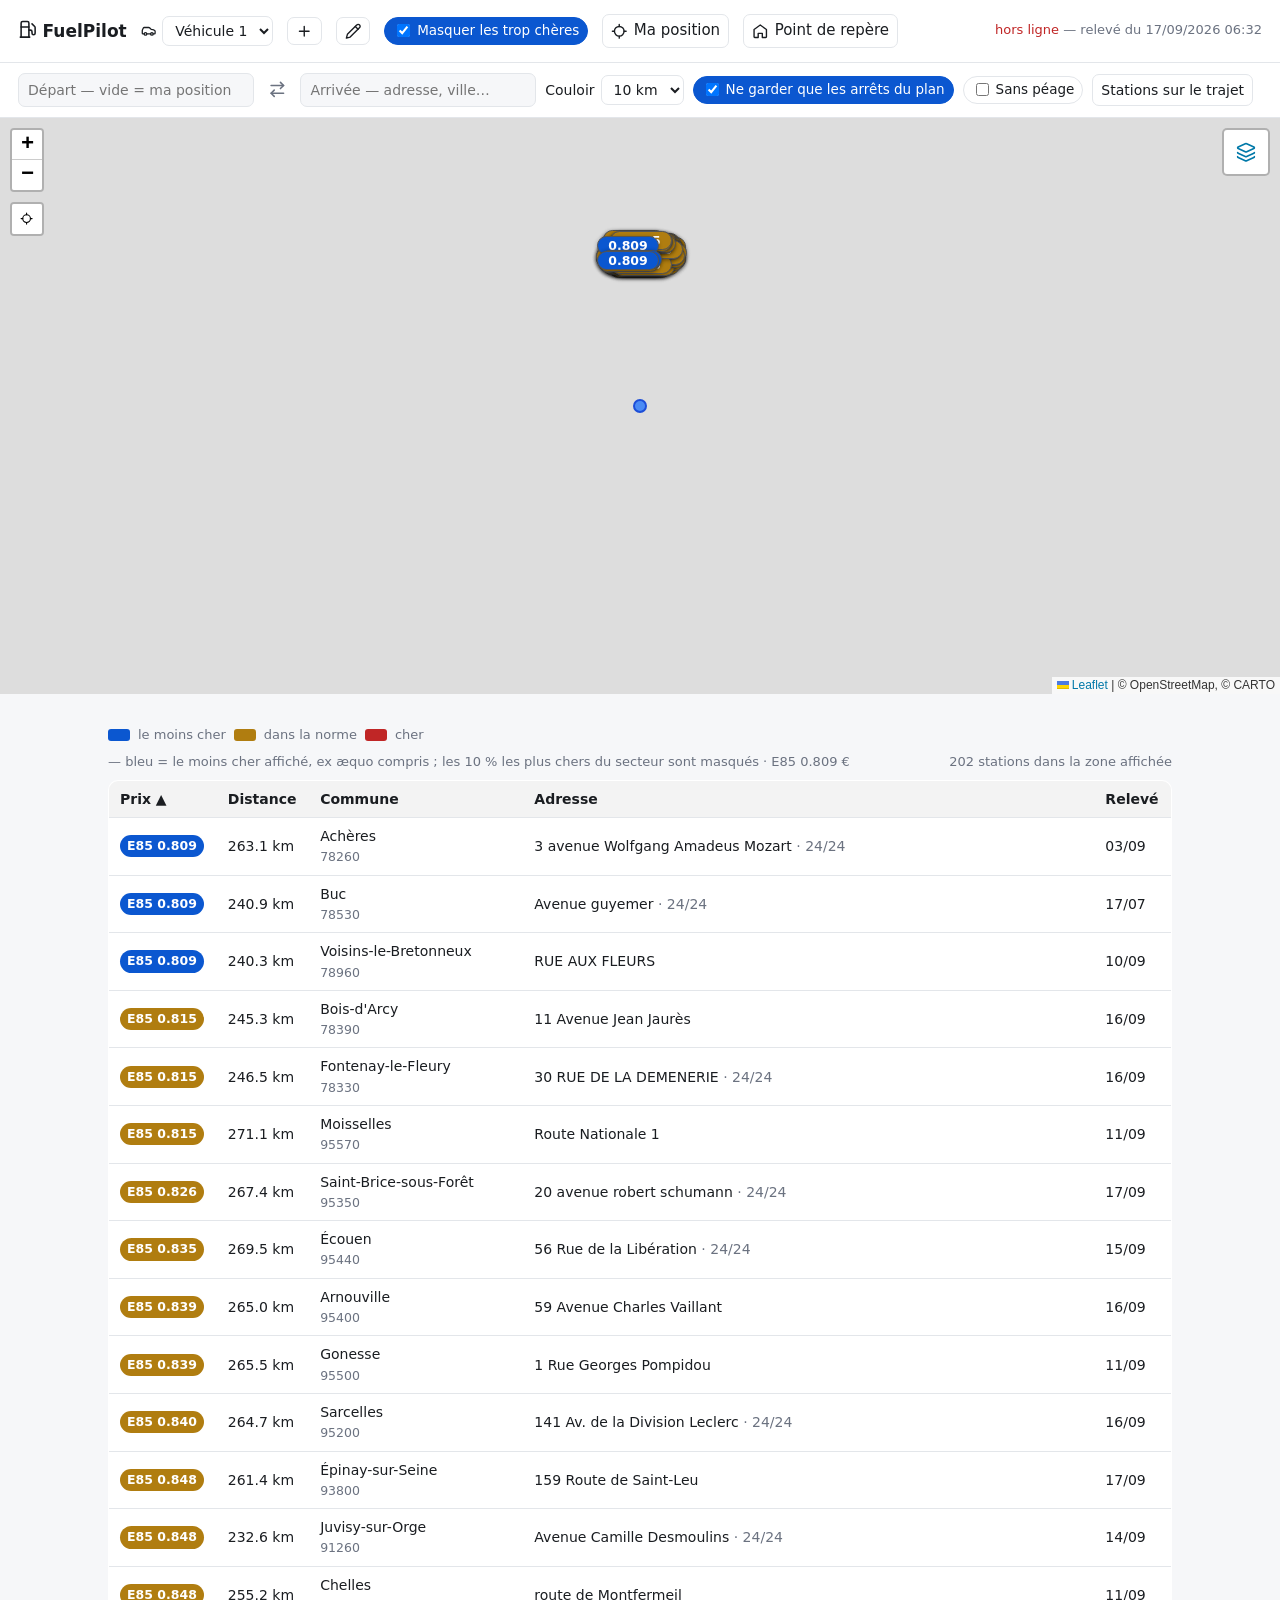
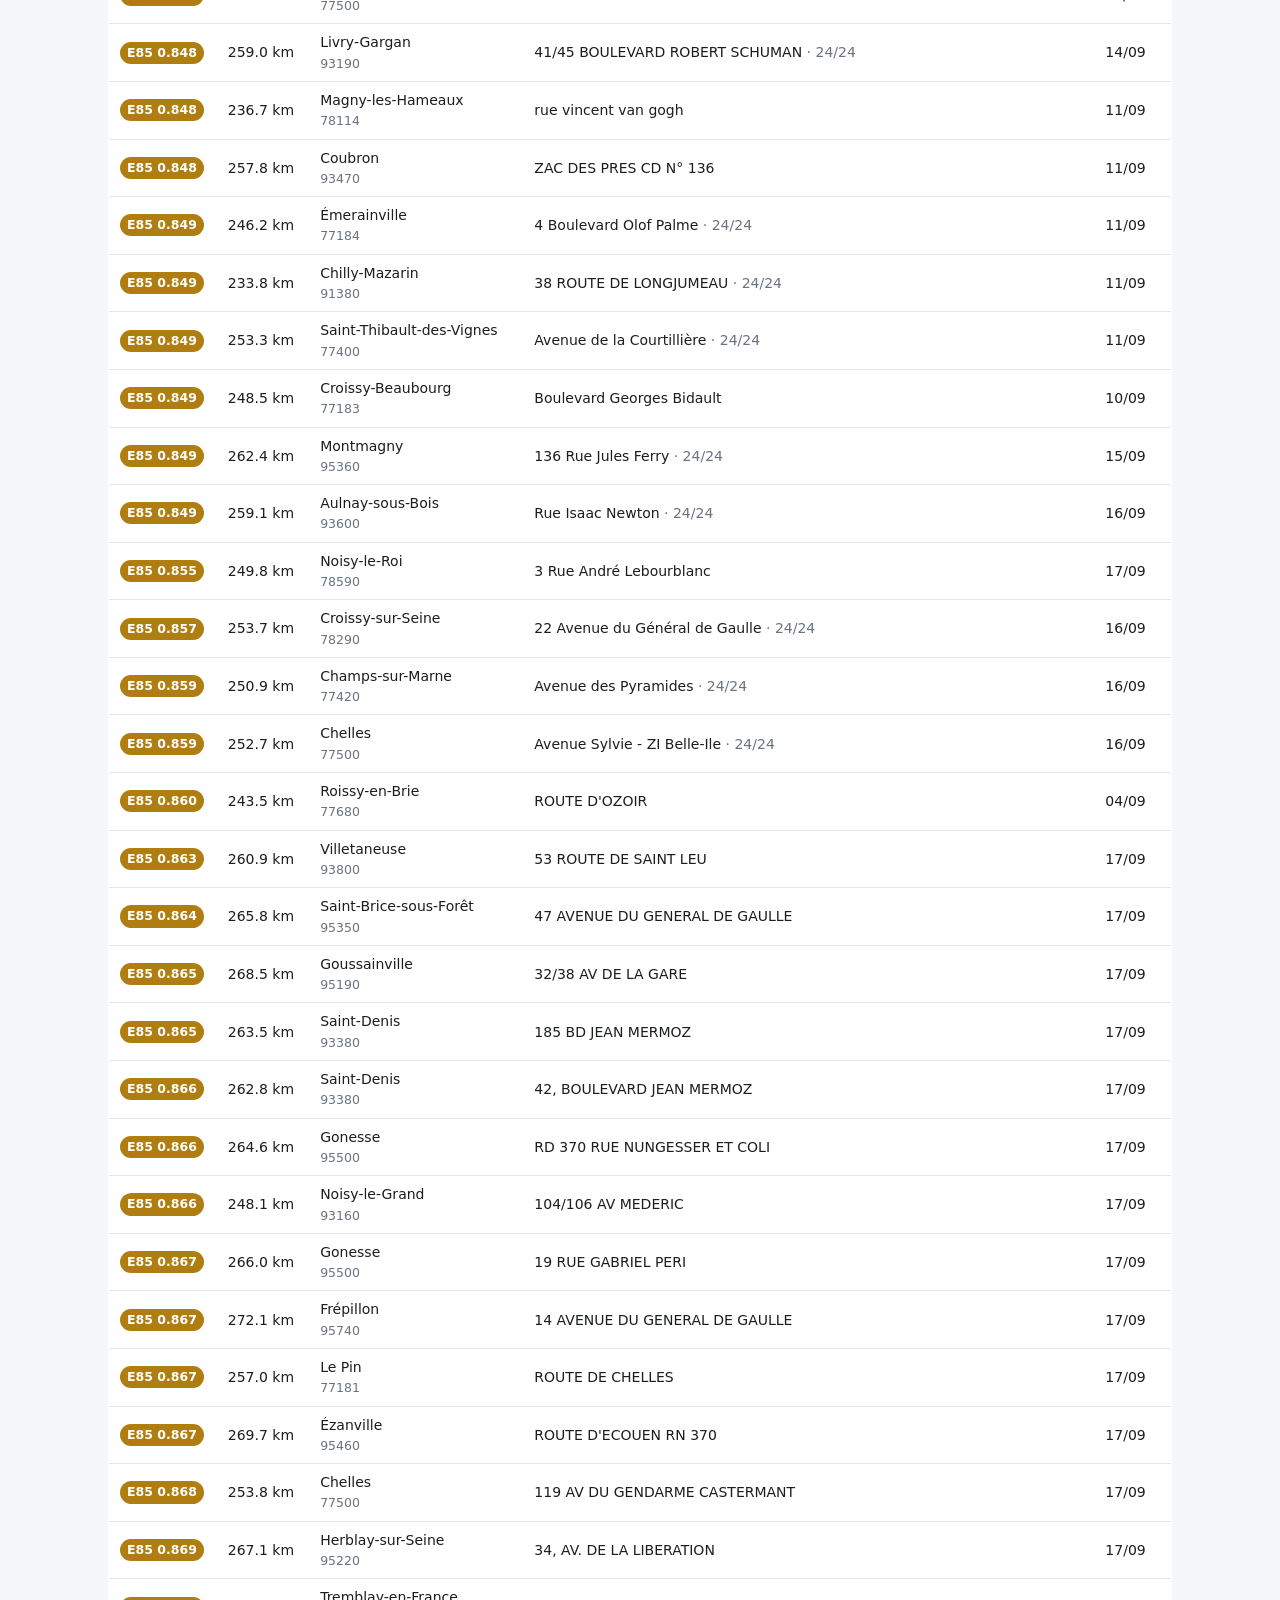
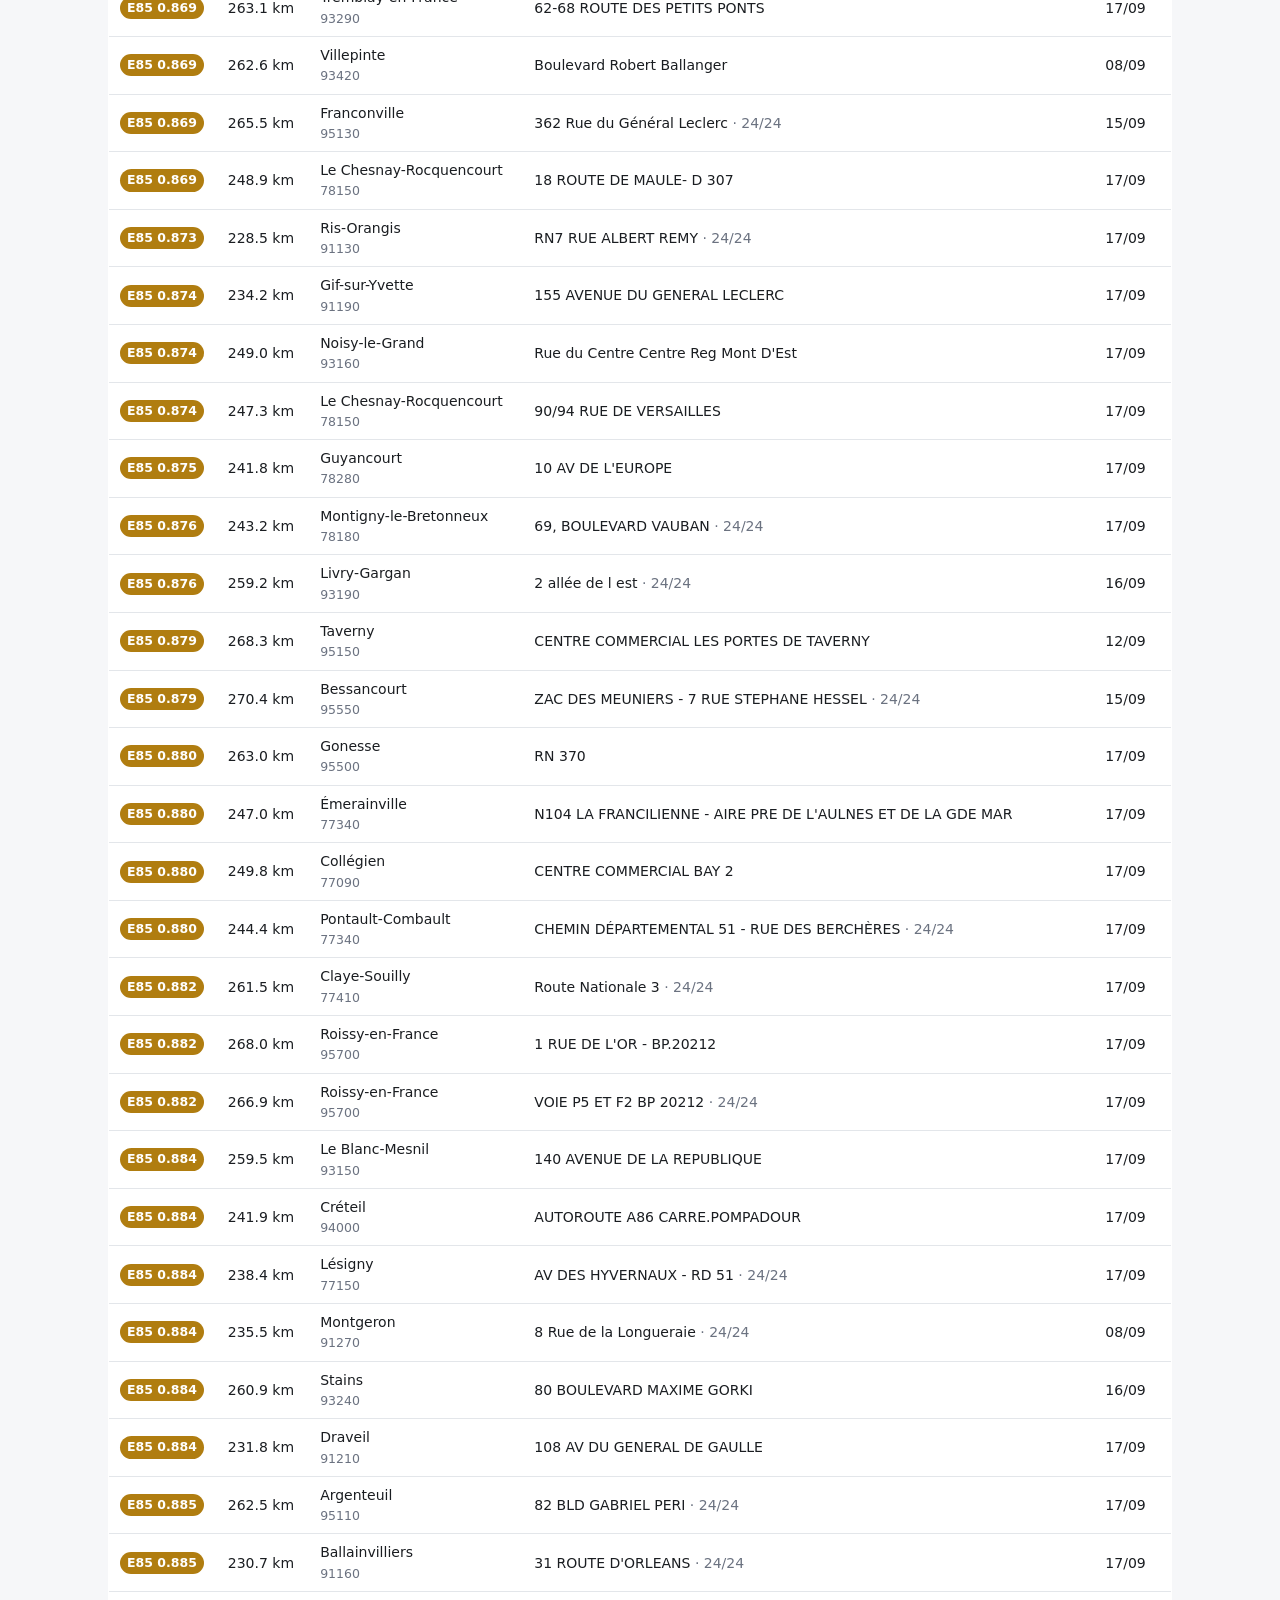
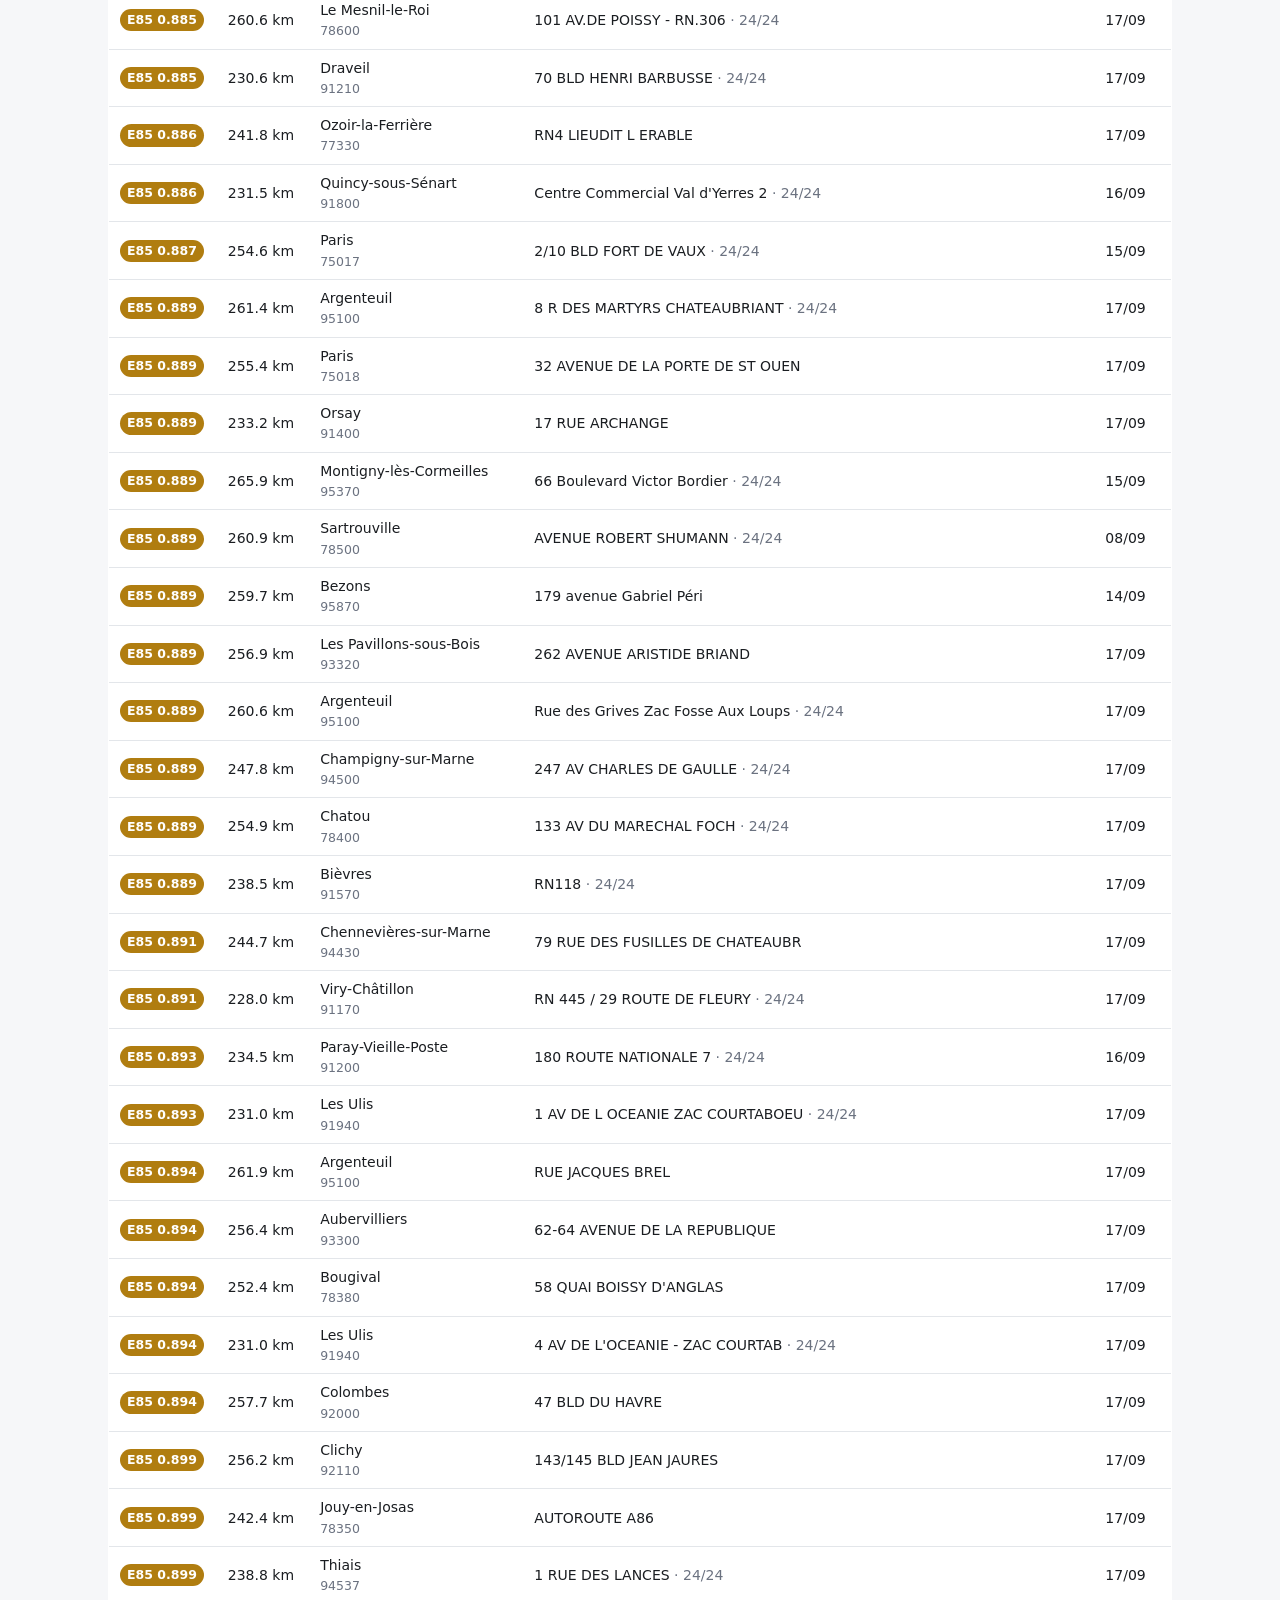
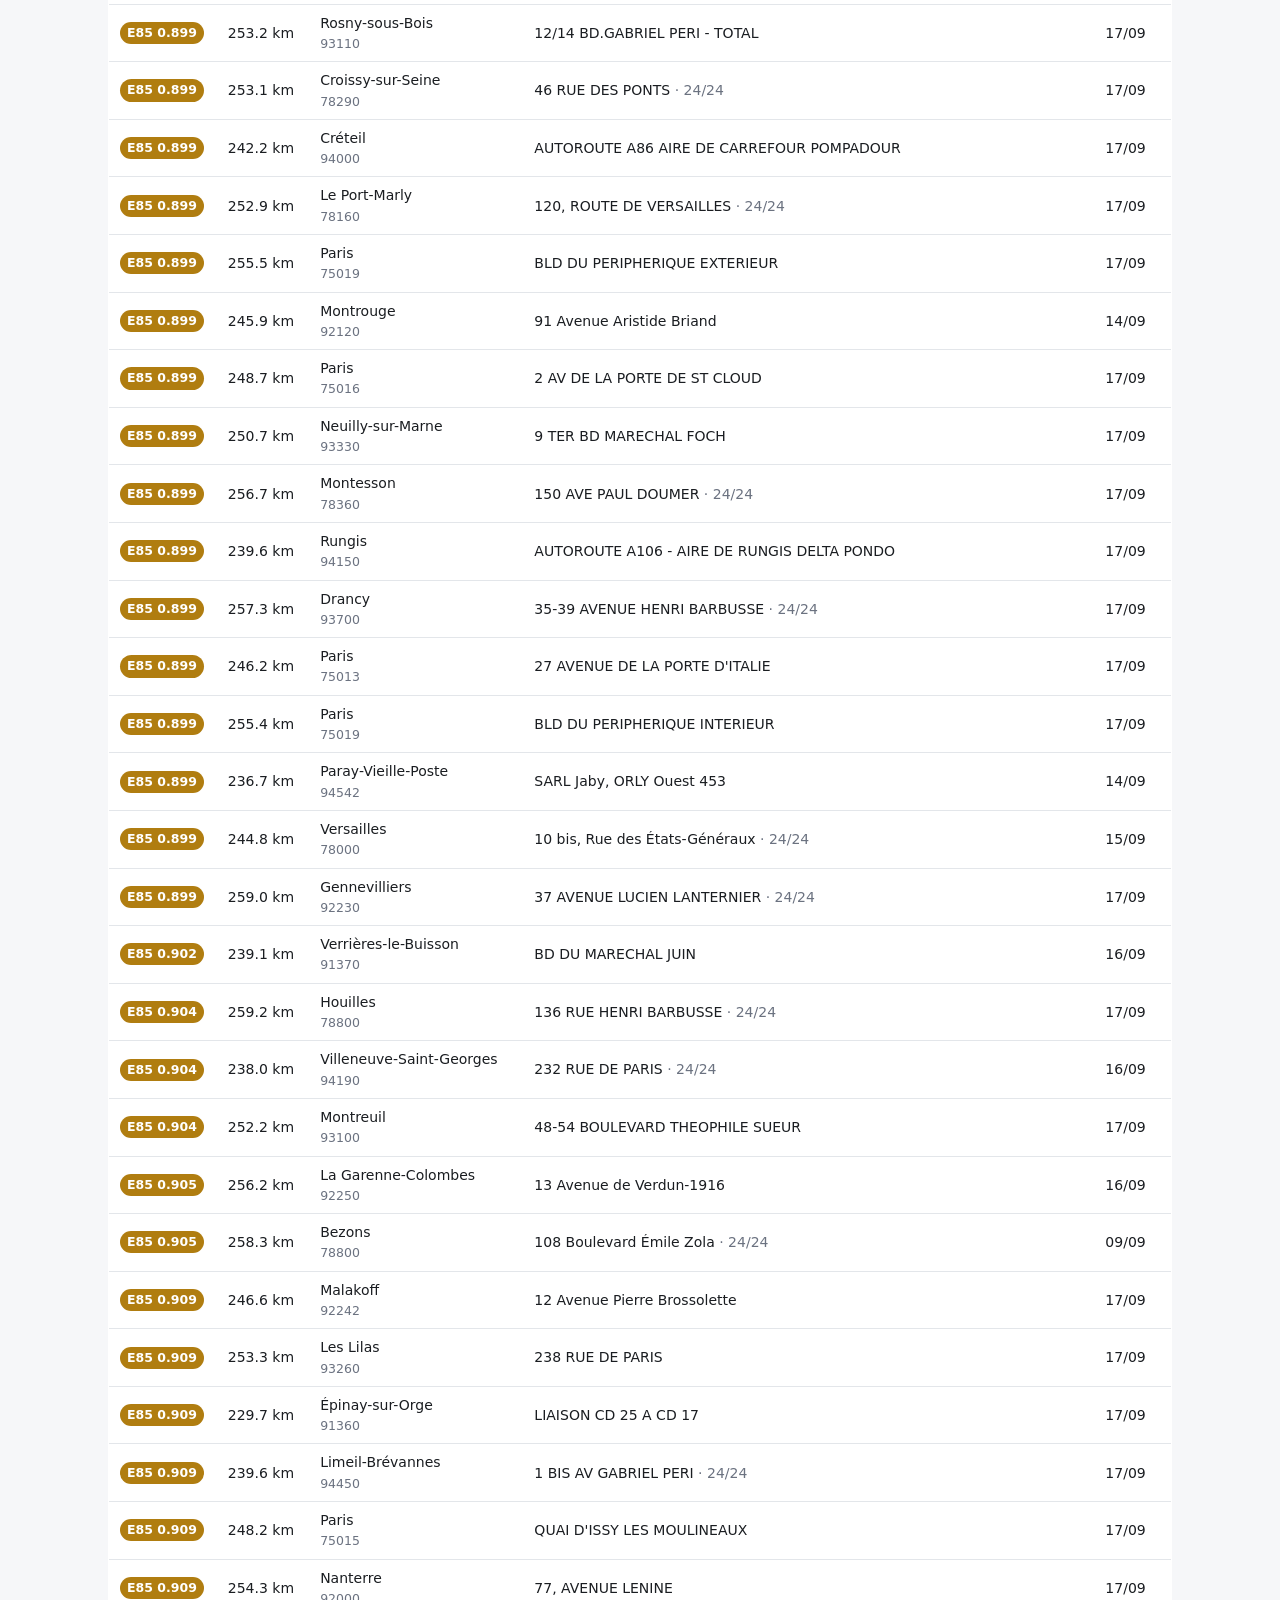
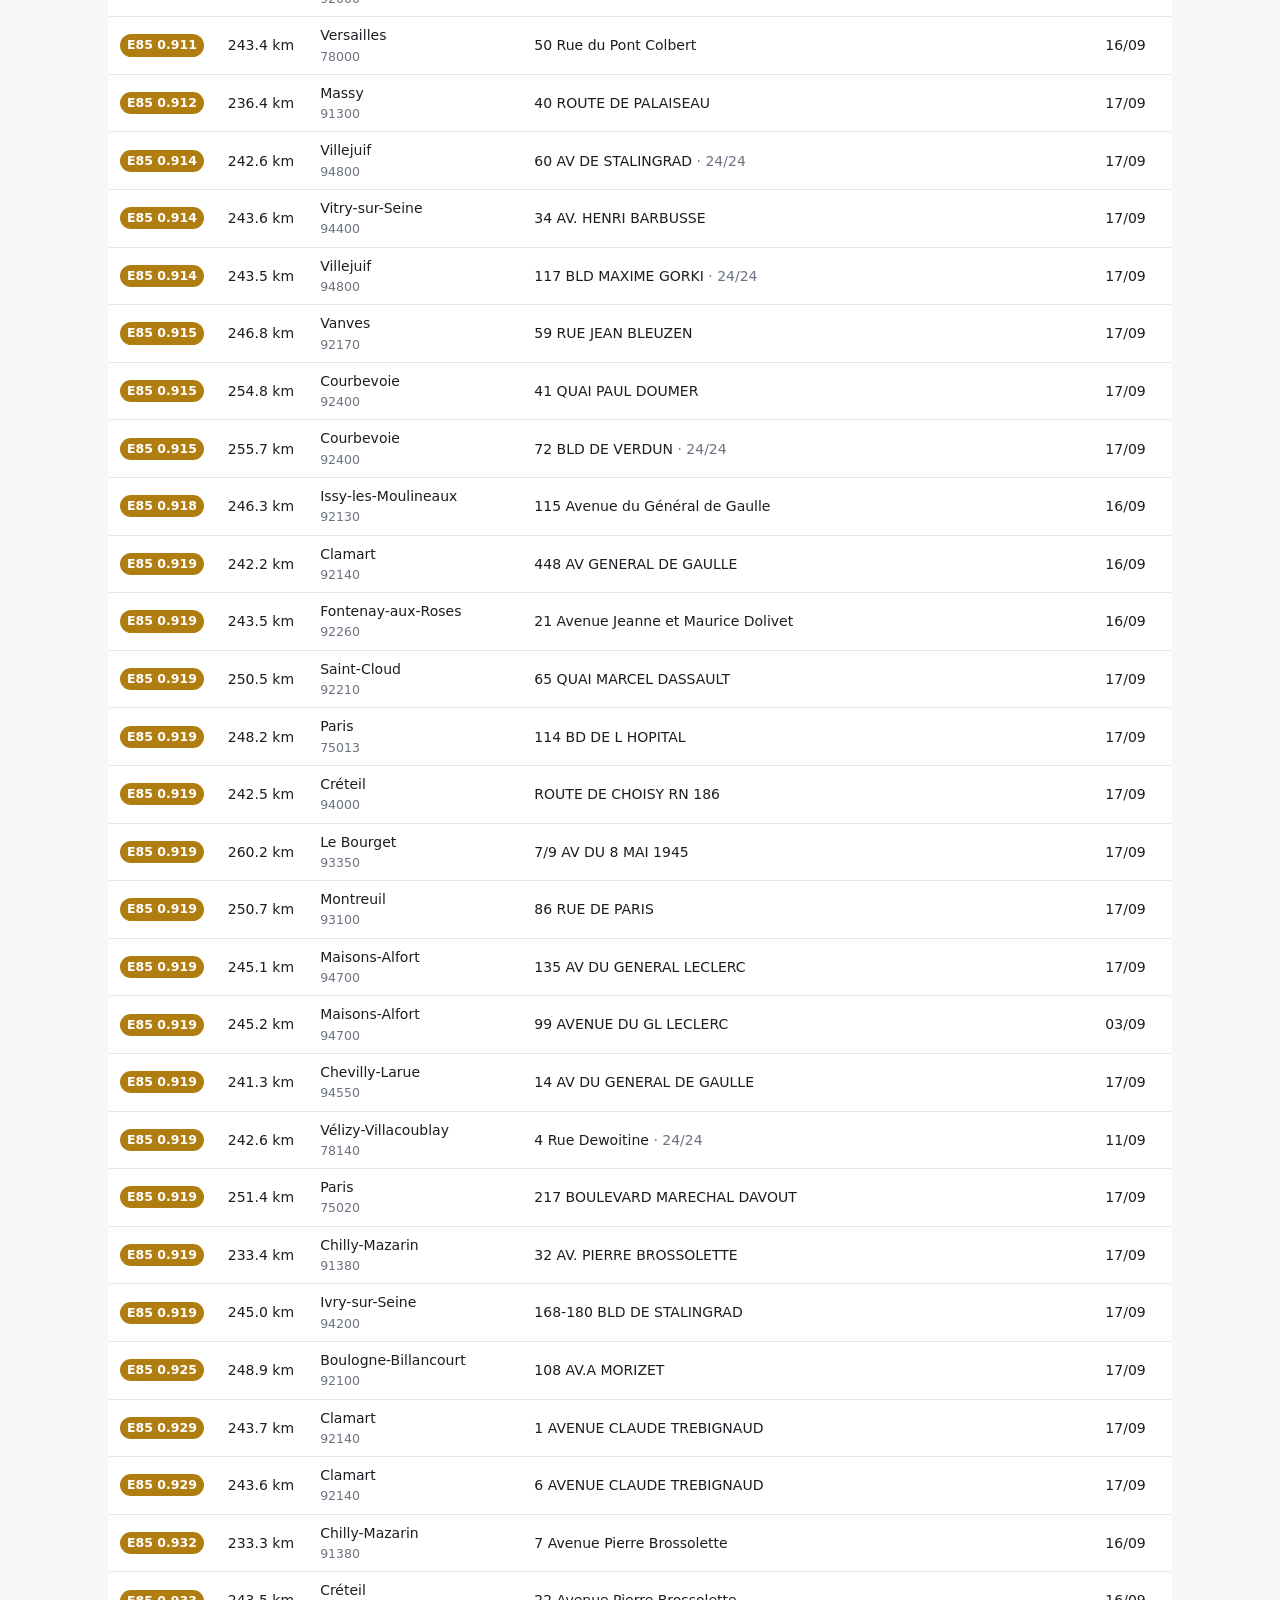
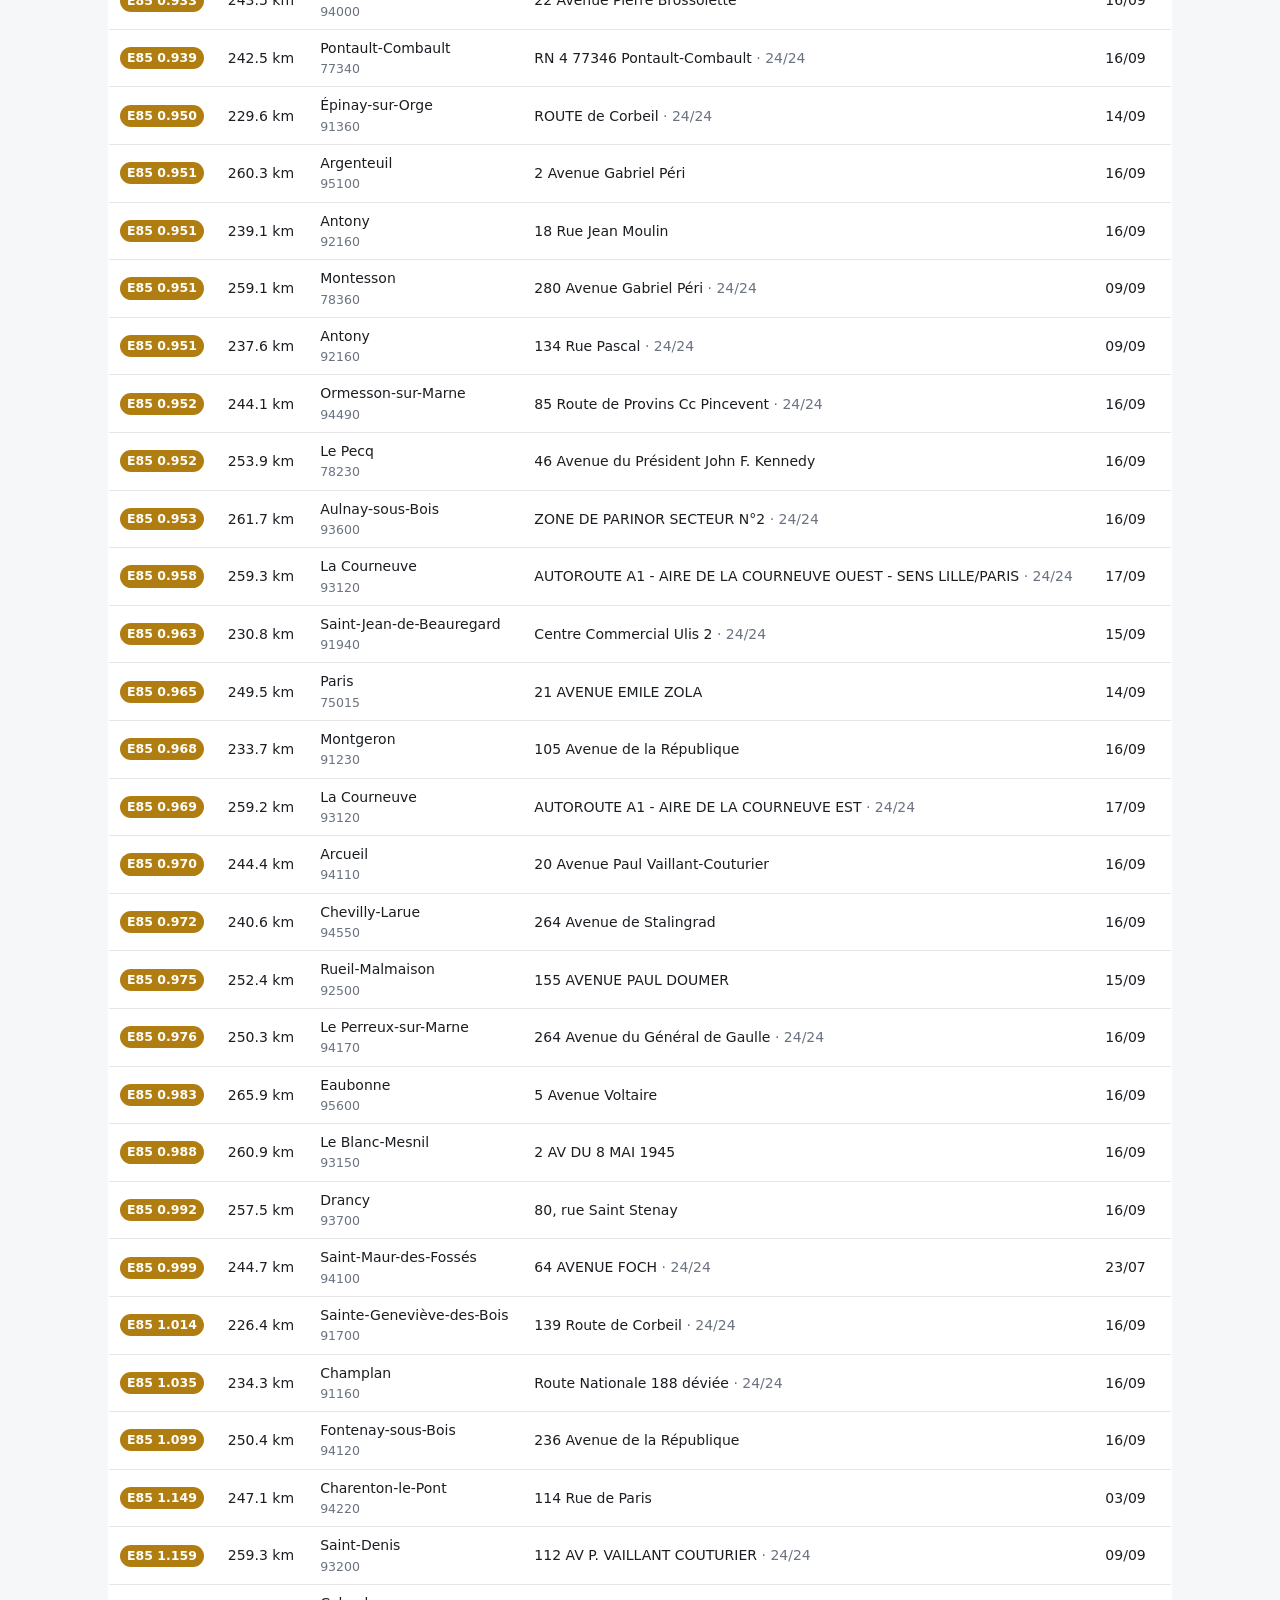
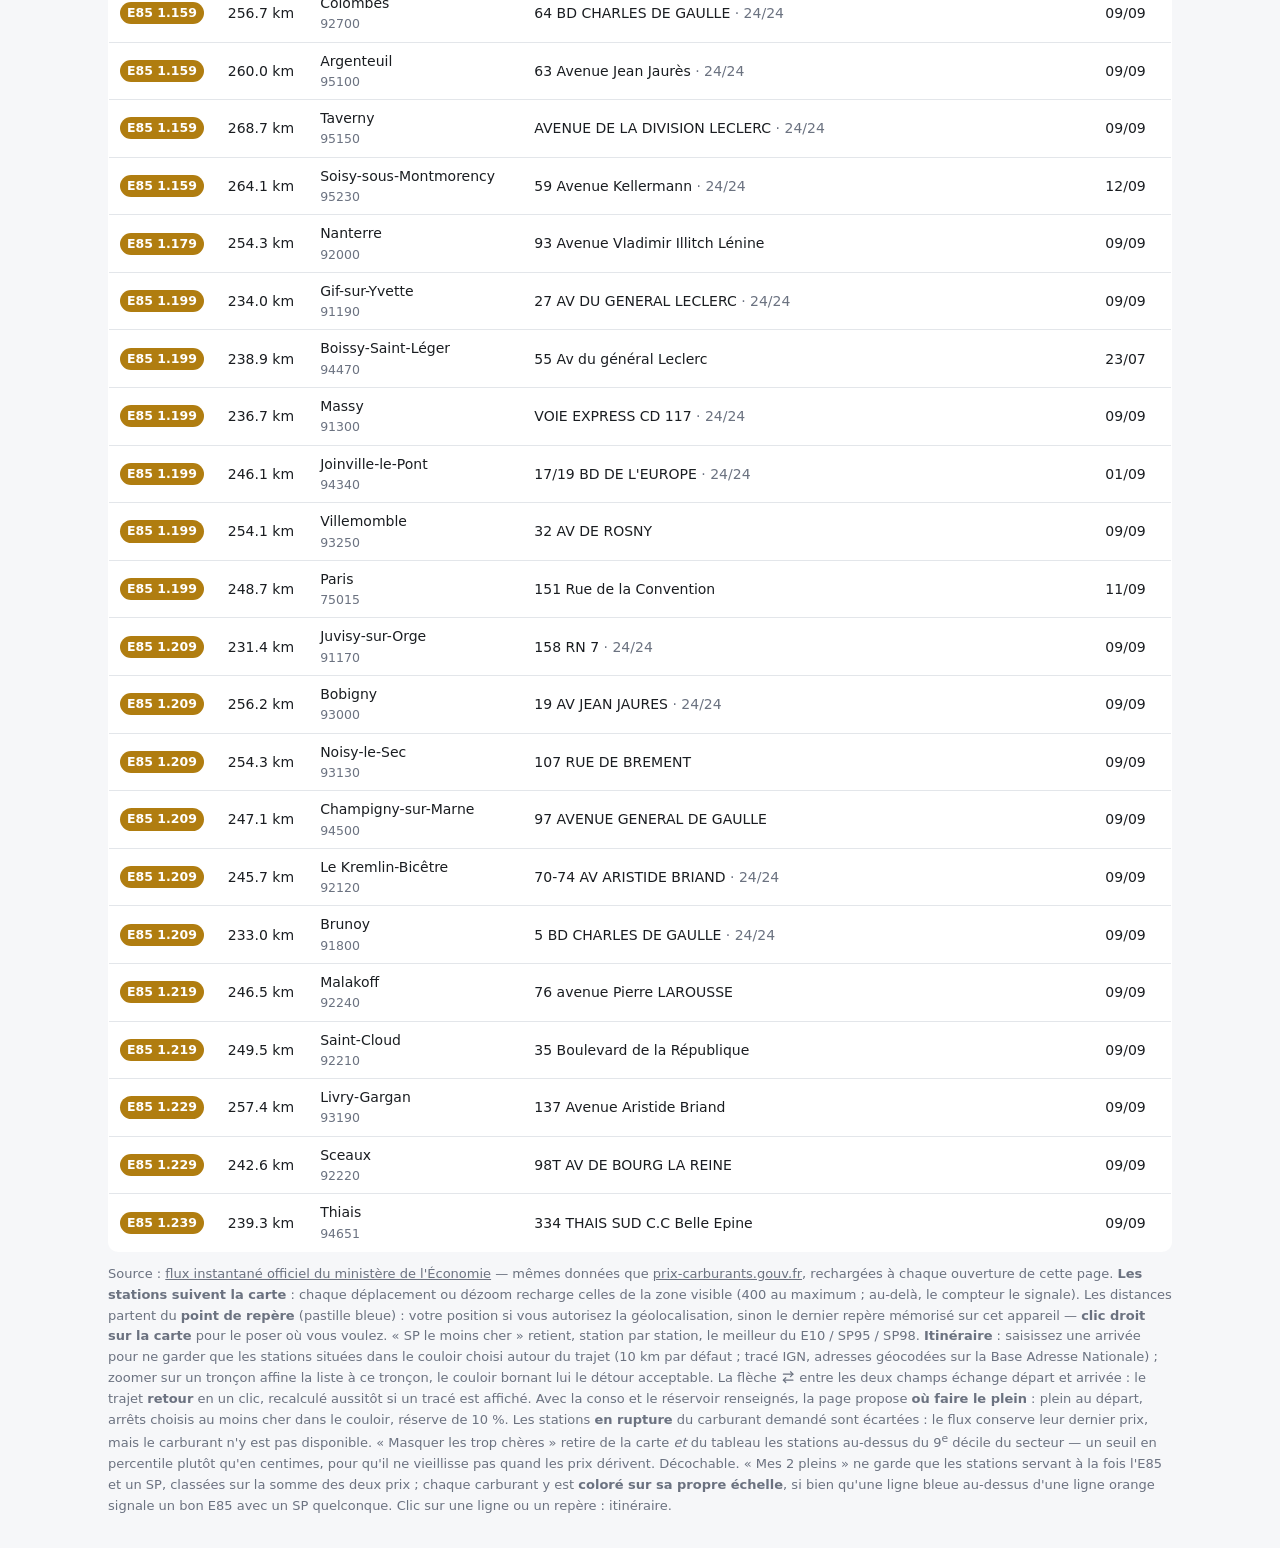
==== commit 76461116: "pages — build du 2026-09-17 Co-Authored-By: Claude <noreply@anthropic.com>" ====
--- a/index.html
+++ b/index.html
@@ -3,8 +3,7 @@
 <head>
 <meta charset="utf-8">
 <meta name="viewport" content="width=device-width, initial-scale=1">
-<meta http-equiv="Content-Security-Policy" content="default-src 'none'; script-src 'sha256-20nQCchB9co0qIjJZRGuk2/Z9VM+kNiyxNV1lvTlZBo=' 'sha256-08R4Y6i/ZQHbejXY3x0BPxWH658RRE/p7u2Cvs1k42s='; style-src 'unsafe-inline'; img-src 'self' data: https://data.geopf.fr https://*.basemaps.cartocdn.com; connect-src 'self' https://data.economie.gouv.fr https://data.geopf.fr https://api-adresse.data.gouv.fr; base-uri 'none'; form-action 'self'">
-<meta name="fuelpilot-build" content="20260917-064617">
+<meta http-equiv="Content-Security-Policy" content="default-src 'none'; script-src 'sha256-20nQCchB9co0qIjJZRGuk2/Z9VM+kNiyxNV1lvTlZBo=' 'sha256-GQq4BpUhkl1gm8La0ogv3Q7Py4cPeKnI2wI7da18L0k='; style-src 'unsafe-inline'; img-src 'self' data: https://data.geopf.fr https://*.basemaps.cartocdn.com; connect-src https://data.economie.gouv.fr https://data.geopf.fr https://api-adresse.data.gouv.fr; base-uri 'none'; form-action 'self'">
 <title>FuelPilot</title>
 <style>/* required styles */
 
@@ -781,12 +780,6 @@
     .fl:active{transform:none}
   }
   :focus-visible{outline:2px solid var(--bleu);outline-offset:2px}
-  .maj-dispo{position:fixed;left:50%;bottom:18px;transform:translateX(-50%);z-index:2000;
-             display:flex;gap:10px;align-items:center;flex-wrap:wrap;justify-content:center;
-             max-width:calc(100vw - 24px);padding:10px 14px;border-radius:var(--r2);
-             background:var(--card);color:var(--ink);border:1px solid var(--line);
-             box-shadow:0 6px 24px rgba(0,0,0,.25);font-size:14px}
-  .maj-dispo .btn:first-of-type{background:var(--bleu);border-color:var(--bleu);color:#fff}
 </style>
 </head>
 <body>
@@ -955,8 +948,8 @@
 if(typeof module !== 'undefined' && module.exports) module.exports = {optimiserPlan};
 
 let CENTRE = null;   // resolu apres lecture des reglages : geoloc > memoire > France
-const SNAPSHOT = [{"id": 92230008, "latitude": "4893270", "longitude": "230440", "cp": "92230", "ville": "Gennevilliers", "adresse": "192 Avenue Louis Roche", "gazole_prix": 2.449, "gazole_maj": "2026-09-15T14:37:27+00:00", "e10_prix": 2.199, "e10_maj": "2026-09-15T14:37:28+00:00", "sp95_prix": 2.249, "sp95_maj": "2026-09-15T14:37:28+00:00", "sp98_prix": 2.299, "sp98_maj": "2026-09-15T14:37:28+00:00", "e85_prix": null, "e85_maj": null, "gplc_prix": null, "gplc_maj": null, "horaires_automate_24_24": "Non", "carburants_rupture_temporaire": null, "carburants_rupture_definitive": "E85;GPLc"}, {"id": 95350002, "latitude": "4900763", "longitude": "235163", "cp": "95350", "ville": "Saint-Brice-sous-Forêt", "adresse": "20 avenue robert schumann", "gazole_prix": 2.492, "gazole_maj": "2026-09-17T00:41:00+00:00", "e10_prix": 2.232, "e10_maj": "2026-09-17T00:41:00+00:00", "sp95_prix": null, "sp95_maj": null, "sp98_prix": 2.35, "sp98_maj": "2026-09-17T00:41:00+00:00", "e85_prix": 0.826, "e85_maj": "2026-09-17T00:41:00+00:00", "gplc_prix": 1.009, "gplc_maj": "2026-09-17T00:41:00+00:00", "horaires_automate_24_24": "Oui", "carburants_rupture_temporaire": null, "carburants_rupture_definitive": "SP95"}, {"id": 93380009, "latitude": "4896609.70452", "longitude": "236413.094302", "cp": "93380", "ville": "Saint-Denis", "adresse": "42, BOULEVARD JEAN MERMOZ", "gazole_prix": 2.25, "gazole_maj": "2026-09-17T00:01:00+00:00", "e10_prix": 1.99, "e10_maj": "2026-09-17T00:01:00+00:00", "sp95_prix": null, "sp95_maj": null, "sp98_prix": 1.99, "sp98_maj": "2026-09-17T00:01:00+00:00", "e85_prix": 0.866, "e85_maj": "2026-09-17T00:01:00+00:00", "gplc_prix": null, "gplc_maj": null, "horaires_automate_24_24": "Non", "carburants_rupture_temporaire": null, "carburants_rupture_definitive": "SP95;GPLc"}, {"id": 91200001, "latitude": "4871200", "longitude": "237100", "cp": "91200", "ville": "Paray-Vieille-Poste", "adresse": "180 ROUTE NATIONALE 7", "gazole_prix": 2.389, "gazole_maj": "2026-09-16T00:41:00+00:00", "e10_prix": 2.221, "e10_maj": "2026-09-16T00:41:00+00:00", "sp95_prix": 2.266, "sp95_maj": "2026-09-16T00:41:00+00:00", "sp98_prix": 2.329, "sp98_maj": "2026-09-16T00:41:00+00:00", "e85_prix": 0.893, "e85_maj": "2026-09-16T00:41:00+00:00", "gplc_prix": null, "gplc_maj": null, "horaires_automate_24_24": "Oui", "carburants_rupture_temporaire": null, "carburants_rupture_definitive": "GPLc"}, {"id": 77680004, "latitude": "4879000", "longitude": "264200", "cp": "77680", "ville": "Roissy-en-Brie", "adresse": "Place Robert Schuman", "gazole_prix": 2.391, "gazole_maj": "2026-09-16T07:14:29+00:00", "e10_prix": 2.229, "e10_maj": "2026-09-16T07:14:29+00:00", "sp95_prix": 2.239, "sp95_maj": "2026-09-16T07:14:29+00:00", "sp98_prix": 2.3, "sp98_maj": "2026-09-16T07:14:29+00:00", "e85_prix": null, "e85_maj": null, "gplc_prix": null, "gplc_maj": null, "horaires_automate_24_24": "Non", "carburants_rupture_temporaire": null, "carburants_rupture_definitive": "E85;GPLc"}, {"id": 78140010, "latitude": "4878100", "longitude": "218300", "cp": "78140", "ville": "Vélizy-Villacoublay", "adresse": "27,RUE LOUIS BREGUET", "gazole_prix": 2.529, "gazole_maj": "2026-09-16T11:37:34+00:00", "e10_prix": 2.339, "e10_maj": "2026-09-16T11:37:34+00:00", "sp95_prix": null, "sp95_maj": null, "sp98_prix": 2.529, "sp98_maj": "2026-09-16T11:37:34+00:00", "e85_prix": null, "e85_maj": null, "gplc_prix": null, "gplc_maj": null, "horaires_automate_24_24": "Oui", "carburants_rupture_temporaire": "GPLc", "carburants_rupture_definitive": null}, {"id": 75016001, "latitude": "4884700", "longitude": "225600", "cp": "75016", "ville": "Paris", "adresse": "1 Avenue du Général Sarrail", "gazole_prix": 2.35, "gazole_maj": "2026-09-05T06:58:36+00:00", "e10_prix": 2.21, "e10_maj": "2026-09-12T06:35:03+00:00", "sp95_prix": null, "sp95_maj": null, "sp98_prix": 2.317, "sp98_maj": "2026-09-12T06:35:03+00:00", "e85_prix": null, "e85_maj": null, "gplc_prix": null, "gplc_maj": null, "horaires_automate_24_24": "Non", "carburants_rupture_temporaire": null, "carburants_rupture_definitive": "SP95;E85;GPLc"}, {"id": 95100011, "latitude": "4894300", "longitude": "225300", "cp": "95100", "ville": "Argenteuil", "adresse": "2 Avenue Gabriel Péri", "gazole_prix": 2.32, "gazole_maj": "2026-09-16T16:20:00+00:00", "e10_prix": 2.153, "e10_maj": "2026-09-16T16:20:00+00:00", "sp95_prix": null, "sp95_maj": null, "sp98_prix": 2.262, "sp98_maj": "2026-09-16T16:20:00+00:00", "e85_prix": 0.951, "e85_maj": "2026-09-16T16:20:00+00:00", "gplc_prix": null, "gplc_maj": null, "horaires_automate_24_24": "Non", "carburants_rupture_temporaire": "GPLc", "carburants_rupture_definitive": null}, {"id": 94420001, "latitude": "4881300", "longitude": "256600", "cp": "94420", "ville": "Le Plessis-Trévise", "adresse": "63 avenue Maurice Berteaux", "gazole_prix": 2.25, "gazole_maj": "2026-07-22T07:59:14+00:00", "e10_prix": 1.99, "e10_maj": "2026-07-23T07:37:20+00:00", "sp95_prix": null, "sp95_maj": null, "sp98_prix": 1.99, "sp98_maj": "2026-07-23T07:37:20+00:00", "e85_prix": null, "e85_maj": null, "gplc_prix": null, "gplc_maj": null, "horaires_automate_24_24": "Non", "carburants_rupture_temporaire": "SP95;GPLc", "carburants_rupture_definitive": "E85"}, {"id": 94800008, "latitude": "4878500", "longitude": "236700", "cp": "94800", "ville": "Villejuif", "adresse": "60 AV DE STALINGRAD", "gazole_prix": 2.25, "gazole_maj": "2026-09-17T00:01:00+00:00", "e10_prix": 1.99, "e10_maj": "2026-09-17T00:01:00+00:00", "sp95_prix": null, "sp95_maj": null, "sp98_prix": 1.99, "sp98_maj": "2026-09-17T00:01:00+00:00", "e85_prix": 0.914, "e85_maj": "2026-09-17T00:01:00+00:00", "gplc_prix": null, "gplc_maj": null, "horaires_automate_24_24": "Oui", "carburants_rupture_temporaire": null, "carburants_rupture_definitive": "SP95;GPLc"}, {"id": 93150009, "latitude": "4893500", "longitude": "247300", "cp": "93150", "ville": "Le Blanc-Mesnil", "adresse": "140 AVENUE DE LA REPUBLIQUE", "gazole_prix": 2.25, "gazole_maj": "2026-09-17T00:01:00+00:00", "e10_prix": null, "e10_maj": null, "sp95_prix": null, "sp95_maj": null, "sp98_prix": null, "sp98_maj": null, "e85_prix": 0.884, "e85_maj": "2026-09-17T00:01:00+00:00", "gplc_prix": null, "gplc_maj": null, "horaires_automate_24_24": "Non", "carburants_rupture_temporaire": "E10;SP98", "carburants_rupture_definitive": "SP95;GPLc"}, {"id": 92242003, "latitude": "4882100", "longitude": "231200", "cp": "92242", "ville": "Malakoff", "adresse": "12 Avenue Pierre Brossolette", "gazole_prix": 2.25, "gazole_maj": "2026-09-17T00:01:00+00:00", "e10_prix": 1.99, "e10_maj": "2026-09-17T00:01:00+00:00", "sp95_prix": null, "sp95_maj": null, "sp98_prix": 1.99, "sp98_maj": "2026-09-17T00:01:00+00:00", "e85_prix": 0.909, "e85_maj": "2026-09-17T00:01:00+00:00", "gplc_prix": null, "gplc_maj": null, "horaires_automate_24_24": "Non", "carburants_rupture_temporaire": null, "carburants_rupture_definitive": "SP95;GPLc"}, {"id": 91620001, "latitude": "4867000", "longitude": "227700", "cp": "91620", "ville": "La Ville-du-Bois", "adresse": "5 RUE DE LA CROIX SAINT JACQUES", "gazole_prix": 2.39, "gazole_maj": "2026-09-15T22:54:00+00:00", "e10_prix": 2.209, "e10_maj": "2026-09-15T22:54:00+00:00", "sp95_prix": 2.261, "sp95_maj": "2026-09-15T22:54:00+00:00", "sp98_prix": null, "sp98_maj": null, "e85_prix": null, "e85_maj": null, "gplc_prix": 1.009, "gplc_maj": "2026-09-15T22:54:00+00:00", "horaires_automate_24_24": "Oui", "carburants_rupture_temporaire": null, "carburants_rupture_definitive": "E85;SP98"}, {"id": 91410004, "latitude": "4870600", "longitude": "234300", "cp": "91420", "ville": "Morangis", "adresse": "69 Avenue Charles de Gaulle", "gazole_prix": 2.29, "gazole_maj": "2026-09-07T08:03:28+00:00", "e10_prix": 2.2, "e10_maj": "2026-09-07T08:03:28+00:00", "sp95_prix": 2.25, "sp95_maj": "2026-09-07T08:03:28+00:00", "sp98_prix": 2.3, "sp98_maj": "2026-09-07T08:03:28+00:00", "e85_prix": null, "e85_maj": null, "gplc_prix": null, "gplc_maj": null, "horaires_automate_24_24": "Oui", "carburants_rupture_temporaire": null, "carburants_rupture_definitive": "E85;GPLc"}, {"id": 78170002, "latitude": "4883700", "longitude": "213000", "cp": "78170", "ville": "La Celle-Saint-Cloud", "adresse": "64 Avenue Lucien-René Duchesne", "gazole_prix": 2.372, "gazole_maj": "2026-09-16T16:20:00+00:00", "e10_prix": 2.2, "e10_maj": "2026-09-16T16:20:00+00:00", "sp95_prix": null, "sp95_maj": null, "sp98_prix": 2.321, "sp98_maj": "2026-09-16T16:20:00+00:00", "e85_prix": null, "e85_maj": null, "gplc_prix": null, "gplc_maj": null, "horaires_automate_24_24": "Non", "carburants_rupture_temporaire": null, "carburants_rupture_definitive": null}, {"id": 92160006, "latitude": "4873800", "longitude": "229500", "cp": "92160", "ville": "Antony", "adresse": "100 AV DU PRESIDENT KENNEDY", "gazole_prix": 2.25, "gazole_maj": "2026-09-17T00:01:00+00:00", "e10_prix": 1.99, "e10_maj": "2026-09-17T00:01:00+00:00", "sp95_prix": null, "sp95_maj": null, "sp98_prix": 1.99, "sp98_maj": "2026-09-17T00:01:00+00:00", "e85_prix": null, "e85_maj": null, "gplc_prix": null, "gplc_maj": null, "horaires_automate_24_24": "Non", "carburants_rupture_temporaire": null, "carburants_rupture_definitive": null}, {"id": 95440001, "latitude": "4902700", "longitude": "236900", "cp": "95440", "ville": "Écouen", "adresse": "56 Rue de la Libération", "gazole_prix": 2.399, "gazole_maj": "2026-09-15T09:29:40+00:00", "e10_prix": 2.166, "e10_maj": "2026-09-15T09:29:40+00:00", "sp95_prix": null, "sp95_maj": null, "sp98_prix": 2.238, "sp98_maj": "2026-09-15T09:29:40+00:00", "e85_prix": 0.835, "e85_maj": "2026-09-15T09:29:40+00:00", "gplc_prix": null, "gplc_maj": null, "horaires_automate_24_24": "Oui", "carburants_rupture_temporaire": null, "carburants_rupture_definitive": "SP95;GPLc"}, {"id": 92170002, "latitude": "4882274", "longitude": "229497", "cp": "92170", "ville": "Vanves", "adresse": "59 RUE JEAN BLEUZEN", "gazole_prix": 2.25, "gazole_maj": "2026-09-17T00:01:00+00:00", "e10_prix": 1.99, "e10_maj": "2026-09-16T21:21:14+00:00", "sp95_prix": null, "sp95_maj": null, "sp98_prix": 1.99, "sp98_maj": "2026-09-16T21:21:14+00:00", "e85_prix": 0.915, "e85_maj": "2026-09-17T00:01:00+00:00", "gplc_prix": null, "gplc_maj": null, "horaires_automate_24_24": "Non", "carburants_rupture_temporaire": null, "carburants_rupture_definitive": "SP95;GPLc"}, {"id": 91380004, "latitude": "4870100", "longitude": "231900", "cp": "91380", "ville": "Chilly-Mazarin", "adresse": "7 Avenue Pierre Brossolette", "gazole_prix": 2.367, "gazole_maj": "2026-09-16T16:20:00+00:00", "e10_prix": 2.196, "e10_maj": "2026-09-16T16:20:00+00:00", "sp95_prix": null, "sp95_maj": null, "sp98_prix": 2.276, "sp98_maj": "2026-09-16T16:20:00+00:00", "e85_prix": 0.932, "e85_maj": "2026-09-16T16:20:00+00:00", "gplc_prix": null, "gplc_maj": null, "horaires_automate_24_24": "Non", "carburants_rupture_temporaire": "GPLc", "carburants_rupture_definitive": null}, {"id": 91370001, "latitude": "4875300", "longitude": "227300", "cp": "91370", "ville": "Verrières-le-Buisson", "adresse": "BD DU MARECHAL JUIN", "gazole_prix": 2.402, "gazole_maj": "2026-09-16T16:20:00+00:00", "e10_prix": 2.21, "e10_maj": "2026-09-16T16:20:00+00:00", "sp95_prix": null, "sp95_maj": null, "sp98_prix": 2.313, "sp98_maj": "2026-09-16T16:20:00+00:00", "e85_prix": 0.902, "e85_maj": "2026-09-16T16:20:00+00:00", "gplc_prix": null, "gplc_maj": null, "horaires_automate_24_24": "Non", "carburants_rupture_temporaire": null, "carburants_rupture_definitive": null}, {"id": 93160006, "latitude": "4884500", "longitude": "252800", "cp": "93160", "ville": "Noisy-le-Grand", "adresse": "4 Boulevard du Maréchal Foch", "gazole_prix": 2.329, "gazole_maj": "2026-09-15T09:26:08+00:00", "e10_prix": 2.179, "e10_maj": "2026-09-15T09:26:08+00:00", "sp95_prix": null, "sp95_maj": null, "sp98_prix": 2.299, "sp98_maj": "2026-09-15T09:26:08+00:00", "e85_prix": null, "e85_maj": null, "gplc_prix": null, "gplc_maj": null, "horaires_automate_24_24": "Oui", "carburants_rupture_temporaire": null, "carburants_rupture_definitive": "SP95;E85;GPLc"}, {"id": 92130005, "latitude": "4881800", "longitude": "227700", "cp": "92130", "ville": "Issy-les-Moulineaux", "adresse": "115 Avenue du Général de Gaulle", "gazole_prix": 2.347, "gazole_maj": "2026-09-16T16:20:00+00:00", "e10_prix": 2.223, "e10_maj": "2026-09-16T16:20:00+00:00", "sp95_prix": null, "sp95_maj": null, "sp98_prix": 2.307, "sp98_maj": "2026-09-16T16:20:00+00:00", "e85_prix": 0.918, "e85_maj": "2026-09-16T16:20:00+00:00", "gplc_prix": null, "gplc_maj": null, "horaires_automate_24_24": "Non", "carburants_rupture_temporaire": null, "carburants_rupture_definitive": null}, {"id": 92140005, "latitude": "4878000", "longitude": "223800", "cp": "92140", "ville": "Clamart", "adresse": "448 AV GENERAL DE GAULLE", "gazole_prix": 2.355, "gazole_maj": "2026-09-16T16:20:00+00:00", "e10_prix": 2.184, "e10_maj": "2026-09-16T16:20:00+00:00", "sp95_prix": null, "sp95_maj": null, "sp98_prix": 2.284, "sp98_maj": "2026-09-16T16:20:00+00:00", "e85_prix": 0.919, "e85_maj": "2026-09-16T16:20:00+00:00", "gplc_prix": null, "gplc_maj": null, "horaires_automate_24_24": "Non", "carburants_rupture_temporaire": "GPLc", "carburants_rupture_definitive": null}, {"id": 92260001, "latitude": "4879300", "longitude": "229000", "cp": "92260", "ville": "Fontenay-aux-Roses", "adresse": "21 Avenue Jeanne et Maurice Dolivet", "gazole_prix": 2.399, "gazole_maj": "2026-09-16T16:20:00+00:00", "e10_prix": 2.19, "e10_maj": "2026-09-16T16:20:00+00:00", "sp95_prix": null, "sp95_maj": null, "sp98_prix": 2.293, "sp98_maj": "2026-09-16T16:20:00+00:00", "e85_prix": 0.919, "e85_maj": "2026-09-16T16:20:00+00:00", "gplc_prix": null, "gplc_maj": null, "horaires_automate_24_24": "Non", "carburants_rupture_temporaire": null, "carburants_rupture_definitive": null}, {"id": 92210003, "latitude": "4884200", "longitude": "220200", "cp": "92210", "ville": "Saint-Cloud", "adresse": "24 Rue Pasteur", "gazole_prix": 2.391, "gazole_maj": "2026-09-16T16:20:00+00:00", "e10_prix": 2.188, "e10_maj": "2026-09-16T16:20:00+00:00", "sp95_prix": null, "sp95_maj": null, "sp98_prix": 2.333, "sp98_maj": "2026-09-16T16:20:00+00:00", "e85_prix": null, "e85_maj": null, "gplc_prix": null, "gplc_maj": null, "horaires_automate_24_24": "Non", "carburants_rupture_temporaire": null, "carburants_rupture_definitive": null}, {"id": 92410001, "latitude": "4881900", "longitude": "216800", "cp": "92410", "ville": "Ville-d'Avray", "adresse": "191 Rue de Versailles", "gazole_prix": 2.375, "gazole_maj": "2026-09-16T16:20:00+00:00", "e10_prix": 2.173, "e10_maj": "2026-09-16T16:20:00+00:00", "sp95_prix": null, "sp95_maj": null, "sp98_prix": 2.261, "sp98_maj": "2026-09-16T16:20:00+00:00", "e85_prix": null, "e85_maj": null, "gplc_prix": null, "gplc_maj": null, "horaires_automate_24_24": "Non", "carburants_rupture_temporaire": null, "carburants_rupture_definitive": null}, {"id": 93160004, "latitude": "4884300", "longitude": "257700", "cp": "93160", "ville": "Noisy-le-Grand", "adresse": "2 Rue des Hauts-Châteaux", "gazole_prix": 2.396, "gazole_maj": "2026-09-16T16:20:00+00:00", "e10_prix": 2.201, "e10_maj": "2026-09-16T16:20:00+00:00", "sp95_prix": null, "sp95_maj": null, "sp98_prix": 2.346, "sp98_maj": "2026-09-16T16:20:00+00:00", "e85_prix": null, "e85_maj": null, "gplc_prix": null, "gplc_maj": null, "horaires_automate_24_24": "Non", "carburants_rupture_temporaire": null, "carburants_rupture_definitive": null}, {"id": 93140003, "latitude": "4890700", "longitude": "248900", "cp": "93140", "ville": "Bondy", "adresse": "205 Avenue Gallieni", "gazole_prix": 2.426, "gazole_maj": "2026-09-16T16:20:00+00:00", "e10_prix": 2.231, "e10_maj": "2026-09-16T16:20:00+00:00", "sp95_prix": null, "sp95_maj": null, "sp98_prix": 2.346, "sp98_maj": "2026-09-16T16:20:00+00:00", "e85_prix": null, "e85_maj": null, "gplc_prix": null, "gplc_maj": null, "horaires_automate_24_24": "Non", "carburants_rupture_temporaire": null, "carburants_rupture_definitive": null}, {"id": 93160005, "latitude": "4885100", "longitude": "253500", "cp": "93160", "ville": "Noisy-le-Grand", "adresse": "22 Route de Neuilly", "gazole_prix": 2.351, "gazole_maj": "2026-09-16T16:20:00+00:00", "e10_prix": 2.225, "e10_maj": "2026-09-16T16:20:00+00:00", "sp95_prix": null, "sp95_maj": null, "sp98_prix": 2.348, "sp98_maj": "2026-09-16T16:20:00+00:00", "e85_prix": null, "e85_maj": null, "gplc_prix": null, "gplc_maj": null, "horaires_automate_24_24": "Non", "carburants_rupture_temporaire": null, "carburants_rupture_definitive": null}, {"id": 94100006, "latitude": "4879900", "longitude": "250000", "cp": "94100", "ville": "Saint-Maur-des-Fossés", "adresse": "99/101 Avenue Foch", "gazole_prix": 2.356, "gazole_maj": "2026-09-16T16:20:00+00:00", "e10_prix": 2.219, "e10_maj": "2026-09-16T16:20:00+00:00", "sp95_prix": null, "sp95_maj": null, "sp98_prix": 2.309, "sp98_maj": "2026-09-16T16:20:00+00:00", "e85_prix": null, "e85_maj": null, "gplc_prix": null, "gplc_maj": null, "horaires_automate_24_24": "Non", "carburants_rupture_temporaire": "E85;GPLc", "carburants_rupture_definitive": null}, {"id": 93800003, "latitude": "4896000", "longitude": "230400", "cp": "93800", "ville": "Épinay-sur-Seine", "adresse": "86 Avenue de Lattre de Tassigny", "gazole_prix": 2.424, "gazole_maj": "2026-09-16T16:20:00+00:00", "e10_prix": 2.173, "e10_maj": "2026-09-16T16:20:00+00:00", "sp95_prix": null, "sp95_maj": null, "sp98_prix": 2.292, "sp98_maj": "2026-09-16T16:20:00+00:00", "e85_prix": null, "e85_maj": null, "gplc_prix": null, "gplc_maj": null, "horaires_automate_24_24": "Non", "carburants_rupture_temporaire": "E85;GPLc", "carburants_rupture_definitive": null}, {"id": 94000004, "latitude": "4879100", "longitude": "246200", "cp": "94000", "ville": "Créteil", "adresse": "22 Avenue Pierre Brossolette", "gazole_prix": 2.379, "gazole_maj": "2026-09-16T16:20:00+00:00", "e10_prix": 2.173, "e10_maj": "2026-09-16T16:20:00+00:00", "sp95_prix": null, "sp95_maj": null, "sp98_prix": 2.253, "sp98_maj": "2026-09-16T16:20:00+00:00", "e85_prix": 0.933, "e85_maj": "2026-09-16T16:20:00+00:00", "gplc_prix": null, "gplc_maj": null, "horaires_automate_24_24": "Non", "carburants_rupture_temporaire": null, "carburants_rupture_definitive": null}, {"id": 94170002, "latitude": "4885100", "longitude": "249500", "cp": "94170", "ville": "Le Perreux-sur-Marne", "adresse": "264 Avenue du Général de Gaulle", "gazole_prix": 2.363, "gazole_maj": "2026-09-16T16:20:00+00:00", "e10_prix": 2.226, "e10_maj": "2026-09-16T16:20:00+00:00", "sp95_prix": null, "sp95_maj": null, "sp98_prix": 2.306, "sp98_maj": "2026-09-16T16:20:00+00:00", "e85_prix": 0.976, "e85_maj": "2026-09-16T16:20:00+00:00", "gplc_prix": null, "gplc_maj": null, "horaires_automate_24_24": "Oui", "carburants_rupture_temporaire": null, "carburants_rupture_definitive": null}, {"id": 94190002, "latitude": "4875400", "longitude": "245000", "cp": "94190", "ville": "Villeneuve-Saint-Georges", "adresse": "20 Rue Winston Churchill", "gazole_prix": 2.343, "gazole_maj": "2026-09-16T07:40:00+00:00", "e10_prix": 2.156, "e10_maj": "2026-09-16T07:40:00+00:00", "sp95_prix": null, "sp95_maj": null, "sp98_prix": 2.236, "sp98_maj": "2026-09-16T07:40:00+00:00", "e85_prix": null, "e85_maj": null, "gplc_prix": null, "gplc_maj": null, "horaires_automate_24_24": "Non", "carburants_rupture_temporaire": "E85;GPLc", "carburants_rupture_definitive": null}, {"id": 94250001, "latitude": "4881400", "longitude": "234800", "cp": "94250", "ville": "Gentilly", "adresse": "67 Avenue Raspail", "gazole_prix": 2.484, "gazole_maj": "2026-09-16T07:40:00+00:00", "e10_prix": 2.308, "e10_maj": "2026-09-16T07:40:00+00:00", "sp95_prix": null, "sp95_maj": null, "sp98_prix": 2.388, "sp98_maj": "2026-09-16T07:40:00+00:00", "e85_prix": null, "e85_maj": null, "gplc_prix": null, "gplc_maj": null, "horaires_automate_24_24": "Non", "carburants_rupture_temporaire": "E85", "carburants_rupture_definitive": null}, {"id": 94380002, "latitude": "4876500", "longitude": "247800", "cp": "94380", "ville": "Bonneuil-sur-Marne", "adresse": "ROUTE DE LA POMPADOUR", "gazole_prix": 2.365, "gazole_maj": "2026-09-16T16:20:00+00:00", "e10_prix": 2.148, "e10_maj": "2026-09-16T16:20:00+00:00", "sp95_prix": null, "sp95_maj": null, "sp98_prix": 2.228, "sp98_maj": "2026-09-16T16:20:00+00:00", "e85_prix": null, "e85_maj": null, "gplc_prix": null, "gplc_maj": null, "horaires_automate_24_24": "Non", "carburants_rupture_temporaire": null, "carburants_rupture_definitive": null}, {"id": 94370003, "latitude": "4877300", "longitude": "250000", "cp": "94370", "ville": "Sucy-en-Brie", "adresse": "1 Rue de Paris", "gazole_prix": 2.394, "gazole_maj": "2026-09-16T16:20:00+00:00", "e10_prix": 2.197, "e10_maj": "2026-09-16T16:20:00+00:00", "sp95_prix": null, "sp95_maj": null, "sp98_prix": 2.277, "sp98_maj": "2026-09-16T16:20:00+00:00", "e85_prix": null, "e85_maj": null, "gplc_prix": null, "gplc_maj": null, "horaires_automate_24_24": "Non", "carburants_rupture_temporaire": "SP95;E85;GPLc", "carburants_rupture_definitive": null}, {"id": 94400003, "latitude": "4878200", "longitude": "239500", "cp": "94400", "ville": "Vitry-sur-Seine", "adresse": "159 Avenue Rouget de l'Isle", "gazole_prix": 2.325, "gazole_maj": "2026-09-16T16:20:00+00:00", "e10_prix": 2.16, "e10_maj": "2026-09-16T16:20:00+00:00", "sp95_prix": null, "sp95_maj": null, "sp98_prix": 2.282, "sp98_maj": "2026-09-16T16:20:00+00:00", "e85_prix": null, "e85_maj": null, "gplc_prix": null, "gplc_maj": null, "horaires_automate_24_24": "Non", "carburants_rupture_temporaire": null, "carburants_rupture_definitive": null}, {"id": 94600003, "latitude": "4876800", "longitude": "240300", "cp": "94600", "ville": "Thiais", "adresse": "14 Boulevard de Stalingrad", "gazole_prix": 2.35, "gazole_maj": "2026-09-16T16:20:00+00:00", "e10_prix": 2.167, "e10_maj": "2026-09-16T16:20:00+00:00", "sp95_prix": null, "sp95_maj": null, "sp98_prix": 2.247, "sp98_maj": "2026-09-16T16:20:00+00:00", "e85_prix": null, "e85_maj": null, "gplc_prix": null, "gplc_maj": null, "horaires_automate_24_24": "Non", "carburants_rupture_temporaire": "E85;GPLc", "carburants_rupture_definitive": null}, {"id": 94700005, "latitude": "4880200", "longitude": "243600", "cp": "94700", "ville": "Maisons-Alfort", "adresse": "5 Avenue Léon Blum", "gazole_prix": 2.36, "gazole_maj": "2026-09-16T16:20:00+00:00", "e10_prix": 2.165, "e10_maj": "2026-09-16T16:20:00+00:00", "sp95_prix": null, "sp95_maj": null, "sp98_prix": 2.245, "sp98_maj": "2026-09-16T16:20:00+00:00", "e85_prix": null, "e85_maj": null, "gplc_prix": null, "gplc_maj": null, "horaires_automate_24_24": "Non", "carburants_rupture_temporaire": null, "carburants_rupture_definitive": null}, {"id": 95100030, "latitude": "4895763", "longitude": "227971", "cp": "95100", "ville": "Argenteuil", "adresse": "RUE JACQUES BREL", "gazole_prix": 2.25, "gazole_maj": "2026-09-17T00:01:00+00:00", "e10_prix": 1.99, "e10_maj": "2026-09-17T00:01:00+00:00", "sp95_prix": null, "sp95_maj": null, "sp98_prix": 1.99, "sp98_maj": "2026-09-17T00:01:00+00:00", "e85_prix": 0.894, "e85_maj": "2026-09-17T00:01:00+00:00", "gplc_prix": null, "gplc_maj": null, "horaires_automate_24_24": "Non", "carburants_rupture_temporaire": null, "carburants_rupture_definitive": null}, {"id": 95130001, "latitude": "4898600", "longitude": "223800", "cp": "95130", "ville": "Franconville", "adresse": "9 Boulevard du Bel Air", "gazole_prix": 2.404, "gazole_maj": "2026-09-15T11:21:00+00:00", "e10_prix": 2.234, "e10_maj": "2026-09-15T11:21:00+00:00", "sp95_prix": null, "sp95_maj": null, "sp98_prix": 2.304, "sp98_maj": "2026-09-15T11:21:00+00:00", "e85_prix": null, "e85_maj": null, "gplc_prix": null, "gplc_maj": null, "horaires_automate_24_24": "Non", "carburants_rupture_temporaire": null, "carburants_rupture_definitive": null}, {"id": 95220003, "latitude": "4900600", "longitude": "217200", "cp": "95220", "ville": "Herblay-sur-Seine", "adresse": "61 Boulevard DU HAVRE", "gazole_prix": 2.397, "gazole_maj": "2026-09-16T16:20:00+00:00", "e10_prix": 2.206, "e10_maj": "2026-09-16T16:20:00+00:00", "sp95_prix": null, "sp95_maj": null, "sp98_prix": 2.315, "sp98_maj": "2026-09-16T16:20:00+00:00", "e85_prix": null, "e85_maj": null, "gplc_prix": null, "gplc_maj": null, "horaires_automate_24_24": "Non", "carburants_rupture_temporaire": "E85;GPLc", "carburants_rupture_definitive": null}, {"id": 95400003, "latitude": "4898200", "longitude": "243100", "cp": "95400", "ville": "Arnouville", "adresse": "100 Avenue de la République", "gazole_prix": 2.372, "gazole_maj": "2026-09-16T16:20:00+00:00", "e10_prix": 2.202, "e10_maj": "2026-09-16T16:20:00+00:00", "sp95_prix": null, "sp95_maj": null, "sp98_prix": 2.309, "sp98_maj": "2026-09-16T16:20:00+00:00", "e85_prix": null, "e85_maj": null, "gplc_prix": null, "gplc_maj": null, "horaires_automate_24_24": "Non", "carburants_rupture_temporaire": "E85;GPLc", "carburants_rupture_definitive": null}, {"id": 95600002, "latitude": "4899400", "longitude": "228000", "cp": "95600", "ville": "Eaubonne", "adresse": "5 Avenue Voltaire", "gazole_prix": 2.408, "gazole_maj": "2026-09-16T07:31:00+00:00", "e10_prix": 2.238, "e10_maj": "2026-09-16T07:31:00+00:00", "sp95_prix": null, "sp95_maj": null, "sp98_prix": 2.318, "sp98_maj": "2026-09-16T07:31:00+00:00", "e85_prix": 0.983, "e85_maj": "2026-09-16T07:31:00+00:00", "gplc_prix": null, "gplc_maj": null, "horaires_automate_24_24": "Non", "carburants_rupture_temporaire": null, "carburants_rupture_definitive": null}, {"id": 95570007, "latitude": "4904100", "longitude": "234300", "cp": "95570", "ville": "Moisselles", "adresse": "RN1", "gazole_prix": 2.348, "gazole_maj": "2026-09-15T07:41:00+00:00", "e10_prix": 2.195, "e10_maj": "2026-09-15T07:41:00+00:00", "sp95_prix": null, "sp95_maj": null, "sp98_prix": 2.312, "sp98_maj": "2026-09-15T07:41:00+00:00", "e85_prix": null, "e85_maj": null, "gplc_prix": null, "gplc_maj": null, "horaires_automate_24_24": "Non", "carburants_rupture_temporaire": "SP95", "carburants_rupture_definitive": null}, {"id": 78885001, "latitude": "4878600", "longitude": "204300", "cp": "78180", "ville": "Montigny-le-Bretonneux", "adresse": "PLACE JOEL LE THEULE", "gazole_prix": 2.391, "gazole_maj": "2026-09-17T06:09:27+00:00", "e10_prix": 2.274, "e10_maj": "2026-09-17T06:09:28+00:00", "sp95_prix": 2.188, "sp95_maj": "2026-09-17T06:09:28+00:00", "sp98_prix": 2.246, "sp98_maj": "2026-09-17T06:09:28+00:00", "e85_prix": null, "e85_maj": null, "gplc_prix": null, "gplc_maj": null, "horaires_automate_24_24": "Oui", "carburants_rupture_temporaire": null, "carburants_rupture_definitive": "E85;GPLc"}, {"id": 78390003, "latitude": "4880000", "longitude": "203800", "cp": "78390", "ville": "Bois-d'Arcy", "adresse": "11 Avenue Jean Jaurès", "gazole_prix": 2.391, "gazole_maj": "2026-09-16T07:56:50+00:00", "e10_prix": 2.274, "e10_maj": "2026-09-16T07:57:03+00:00", "sp95_prix": null, "sp95_maj": null, "sp98_prix": 2.229, "sp98_maj": "2026-09-16T07:57:41+00:00", "e85_prix": 0.815, "e85_maj": "2026-09-16T07:57:27+00:00", "gplc_prix": null, "gplc_maj": null, "horaires_automate_24_24": "Non", "carburants_rupture_temporaire": null, "carburants_rupture_definitive": null}, {"id": 91190012, "latitude": "4870300", "longitude": "212800", "cp": "91190", "ville": "Gif-sur-Yvette", "adresse": "27 AV DU GENERAL LECLERC", "gazole_prix": 2.589, "gazole_maj": "2026-09-16T11:36:43+00:00", "e10_prix": 2.349, "e10_maj": "2026-09-16T11:36:43+00:00", "sp95_prix": 1.549, "sp95_maj": "2026-07-24T15:57:34+00:00", "sp98_prix": 2.519, "sp98_maj": "2026-09-16T11:36:43+00:00", "e85_prix": 1.199, "e85_maj": "2026-09-09T12:03:53+00:00", "gplc_prix": 0.93, "gplc_maj": "2026-07-24T15:57:34+00:00", "horaires_automate_24_24": "Oui", "carburants_rupture_temporaire": null, "carburants_rupture_definitive": null}, {"id": 91430003, "latitude": "4873500", "longitude": "222500", "cp": "91430", "ville": "Igny", "adresse": "ROUTE NATIONALE 444", "gazole_prix": 2.499, "gazole_maj": "2026-09-16T14:34:43+00:00", "e10_prix": 2.299, "e10_maj": "2026-09-16T11:37:47+00:00", "sp95_prix": null, "sp95_maj": null, "sp98_prix": 2.469, "sp98_maj": "2026-09-16T11:37:47+00:00", "e85_prix": null, "e85_maj": null, "gplc_prix": null, "gplc_maj": null, "horaires_automate_24_24": "Oui", "carburants_rupture_temporaire": null, "carburants_rupture_definitive": null}, {"id": 93410002, "latitude": "4893500", "longitude": "256700", "cp": "93410", "ville": "Vaujours", "adresse": "64 Rue de Meaux", "gazole_prix": 2.539, "gazole_maj": "2026-09-16T16:05:53+00:00", "e10_prix": 2.319, "e10_maj": "2026-09-16T12:22:55+00:00", "sp95_prix": null, "sp95_maj": null, "sp98_prix": 2.499, "sp98_maj": "2026-09-16T12:22:55+00:00", "e85_prix": null, "e85_maj": null, "gplc_prix": 1.169, "gplc_maj": "2026-08-14T12:28:33+00:00", "horaires_automate_24_24": "Non", "carburants_rupture_temporaire": null, "carburants_rupture_definitive": null}, {"id": 93300001, "latitude": "4891800", "longitude": "237900", "cp": "93300", "ville": "Aubervilliers", "adresse": "43 Avenue du Président Roosevelt", "gazole_prix": 2.539, "gazole_maj": "2026-09-16T16:05:34+00:00", "e10_prix": 2.339, "e10_maj": "2026-09-16T11:37:23+00:00", "sp95_prix": null, "sp95_maj": null, "sp98_prix": 2.519, "sp98_maj": "2026-09-16T11:37:23+00:00", "e85_prix": null, "e85_maj": null, "gplc_prix": null, "gplc_maj": null, "horaires_automate_24_24": "Oui", "carburants_rupture_temporaire": null, "carburants_rupture_definitive": null}, {"id": 77186003, "latitude": "4885100", "longitude": "263100", "cp": "77186", "ville": "Noisiel", "adresse": "COURS DE L'ARCHE GUEDON", "gazole_prix": null, "gazole_maj": null, "e10_prix": null, "e10_maj": null, "sp95_prix": null, "sp95_maj": null, "sp98_prix": null, "sp98_maj": null, "e85_prix": null, "e85_maj": null, "gplc_prix": null, "gplc_maj": null, "horaires_automate_24_24": "Oui", "carburants_rupture_temporaire": "Gazole;E85;E10;SP98", "carburants_rupture_definitive": null}, {"id": 95570009, "latitude": "4906000", "longitude": "234800", "cp": "95570", "ville": "Attainville", "adresse": "9 RD 104", "gazole_prix": 2.569, "gazole_maj": "2026-09-16T11:36:32+00:00", "e10_prix": 2.449, "e10_maj": "2026-09-16T11:36:32+00:00", "sp95_prix": null, "sp95_maj": null, "sp98_prix": 2.619, "sp98_maj": "2026-09-16T11:36:32+00:00", "e85_prix": null, "e85_maj": null, "gplc_prix": 1.239, "gplc_maj": "2026-08-18T16:14:05+00:00", "horaires_automate_24_24": "Oui", "carburants_rupture_temporaire": null, "carburants_rupture_definitive": null}, {"id": 95230010, "latitude": "4899075.3655031", "longitude": "228923.81272629", "cp": "95230", "ville": "Soisy-sous-Montmorency", "adresse": "63 AVENUE DE PARIS", "gazole_prix": 2.25, "gazole_maj": "2026-09-16T06:59:40+00:00", "e10_prix": null, "e10_maj": null, "sp95_prix": null, "sp95_maj": null, "sp98_prix": null, "sp98_maj": null, "e85_prix": null, "e85_maj": null, "gplc_prix": null, "gplc_maj": null, "horaires_automate_24_24": "Oui", "carburants_rupture_temporaire": "E10;SP98", "carburants_rupture_definitive": "SP95;E85;GPLc"}, {"id": 94350003, "latitude": "4883400", "longitude": "254700", "cp": "94350", "ville": "Villiers-sur-Marne", "adresse": "75 RUE DE NOISY", "gazole_prix": 2.489, "gazole_maj": "2026-09-16T16:08:33+00:00", "e10_prix": 2.289, "e10_maj": "2026-09-16T12:20:47+00:00", "sp95_prix": null, "sp95_maj": null, "sp98_prix": 2.469, "sp98_maj": "2026-09-16T12:20:48+00:00", "e85_prix": null, "e85_maj": null, "gplc_prix": 1.279, "gplc_maj": "2026-08-17T15:27:33+00:00", "horaires_automate_24_24": "Oui", "carburants_rupture_temporaire": null, "carburants_rupture_definitive": null}, {"id": 75016026, "latitude": "4887366", "longitude": "229201.5", "cp": "75016", "ville": "Paris", "adresse": "4 AVENUE FOCH", "gazole_prix": 2.699, "gazole_maj": "2026-09-16T07:00:00+00:00", "e10_prix": null, "e10_maj": null, "sp95_prix": 2.499, "sp95_maj": "2026-09-16T07:00:00+00:00", "sp98_prix": 2.569, "sp98_maj": "2026-09-16T07:00:00+00:00", "e85_prix": null, "e85_maj": null, "gplc_prix": null, "gplc_maj": null, "horaires_automate_24_24": "Non", "carburants_rupture_temporaire": null, "carburants_rupture_definitive": null}, {"id": 91600005, "latitude": "4868000", "longitude": "234200", "cp": "91600", "ville": "Savigny-sur-Orge", "adresse": "35/37 RUE HENRI DUNANT", "gazole_prix": 2.25, "gazole_maj": "2026-09-17T00:01:00+00:00", "e10_prix": 1.99, "e10_maj": "2026-09-17T00:01:00+00:00", "sp95_prix": null, "sp95_maj": null, "sp98_prix": 1.99, "sp98_maj": "2026-09-17T00:01:00+00:00", "e85_prix": null, "e85_maj": null, "gplc_prix": null, "gplc_maj": null, "horaires_automate_24_24": "Oui", "carburants_rupture_temporaire": null, "carburants_rupture_definitive": null}, {"id": 95220006, "latitude": "4900291", "longitude": "218698", "cp": "95220", "ville": "Herblay-sur-Seine", "adresse": "34, AV. DE LA LIBERATION", "gazole_prix": 2.25, "gazole_maj": "2026-09-17T00:01:00+00:00", "e10_prix": 1.99, "e10_maj": "2026-09-17T00:01:00+00:00", "sp95_prix": null, "sp95_maj": null, "sp98_prix": 1.99, "sp98_maj": "2026-09-17T00:01:00+00:00", "e85_prix": 0.869, "e85_maj": "2026-09-17T00:01:00+00:00", "gplc_prix": null, "gplc_maj": null, "horaires_automate_24_24": "Non", "carburants_rupture_temporaire": null, "carburants_rupture_definitive": "SP95;GPLc"}, {"id": 91270003, "latitude": "4870000", "longitude": "242000", "cp": "91270", "ville": "Vigneux-sur-Seine", "adresse": "54 Avenue Henri Barbusse", "gazole_prix": 2.609, "gazole_maj": "2026-09-16T11:38:29+00:00", "e10_prix": 2.429, "e10_maj": "2026-09-16T11:38:29+00:00", "sp95_prix": null, "sp95_maj": null, "sp98_prix": 2.599, "sp98_maj": "2026-09-16T11:38:28+00:00", "e85_prix": null, "e85_maj": null, "gplc_prix": 1.189, "gplc_maj": "2026-08-31T14:37:16+00:00", "horaires_automate_24_24": "Non", "carburants_rupture_temporaire": null, "carburants_rupture_definitive": null}, {"id": 94430007, "latitude": "4879900", "longitude": "254300", "cp": "94430", "ville": "Chennevières-sur-Marne", "adresse": "79 RUE DES FUSILLES DE CHATEAUBR", "gazole_prix": null, "gazole_maj": null, "e10_prix": null, "e10_maj": null, "sp95_prix": null, "sp95_maj": null, "sp98_prix": null, "sp98_maj": null, "e85_prix": 0.891, "e85_maj": "2026-09-17T00:01:00+00:00", "gplc_prix": null, "gplc_maj": null, "horaires_automate_24_24": "Non", "carburants_rupture_temporaire": "Gazole;E10;SP98", "carburants_rupture_definitive": "SP95;GPLc"}, {"id": 95100035, "latitude": "4895230.6479647", "longitude": "221301.57579777", "cp": "95100", "ville": "Argenteuil", "adresse": "8 R DES MARTYRS CHATEAUBRIANT", "gazole_prix": 2.25, "gazole_maj": "2026-09-17T00:01:00+00:00", "e10_prix": null, "e10_maj": null, "sp95_prix": null, "sp95_maj": null, "sp98_prix": null, "sp98_maj": null, "e85_prix": 0.889, "e85_maj": "2026-09-17T00:01:00+00:00", "gplc_prix": null, "gplc_maj": null, "horaires_automate_24_24": "Oui", "carburants_rupture_temporaire": "E10;SP98", "carburants_rupture_definitive": "SP95;GPLc"}, {"id": 93140002, "latitude": "4890573.6767977", "longitude": "248145.02497433", "cp": "93140", "ville": "Bondy", "adresse": "108 Avenue Gallieni", "gazole_prix": 2.392, "gazole_maj": "2026-09-16T16:20:00+00:00", "e10_prix": 2.166, "e10_maj": "2026-09-16T16:20:00+00:00", "sp95_prix": null, "sp95_maj": null, "sp98_prix": 2.298, "sp98_maj": "2026-09-16T16:20:00+00:00", "e85_prix": null, "e85_maj": null, "gplc_prix": null, "gplc_maj": null, "horaires_automate_24_24": "Non", "carburants_rupture_temporaire": null, "carburants_rupture_definitive": null}, {"id": 94140004, "latitude": "4880430", "longitude": "241212", "cp": "94140", "ville": "Alfortville", "adresse": "43 QUAI AUGUSTE BLANQUI", "gazole_prix": 2.25, "gazole_maj": "2026-09-17T00:01:00+00:00", "e10_prix": 1.99, "e10_maj": "2026-09-17T00:01:00+00:00", "sp95_prix": null, "sp95_maj": null, "sp98_prix": 1.99, "sp98_maj": "2026-09-17T00:01:00+00:00", "e85_prix": null, "e85_maj": null, "gplc_prix": null, "gplc_maj": null, "horaires_automate_24_24": "Non", "carburants_rupture_temporaire": null, "carburants_rupture_definitive": "SP95;E85;GPLc"}, {"id": 94470006, "latitude": "4874800", "longitude": "251000", "cp": "94470", "ville": "Boissy-Saint-Léger", "adresse": "55 Av du général Leclerc", "gazole_prix": 2.469, "gazole_maj": "2026-09-16T06:57:04+00:00", "e10_prix": 2.329, "e10_maj": "2026-09-15T06:28:03+00:00", "sp95_prix": null, "sp95_maj": null, "sp98_prix": 2.499, "sp98_maj": "2026-09-15T06:28:03+00:00", "e85_prix": 1.199, "e85_maj": "2026-07-23T20:00:00+00:00", "gplc_prix": null, "gplc_maj": null, "horaires_automate_24_24": "Non", "carburants_rupture_temporaire": null, "carburants_rupture_definitive": "SP95;GPLc"}, {"id": 91300022, "latitude": "4873100", "longitude": "224200", "cp": "91300", "ville": "Massy", "adresse": "VOIE EXPRESS CD 117", "gazole_prix": 2.479, "gazole_maj": "2026-09-16T11:37:50+00:00", "e10_prix": 2.329, "e10_maj": "2026-09-16T11:37:50+00:00", "sp95_prix": null, "sp95_maj": null, "sp98_prix": 2.499, "sp98_maj": "2026-09-16T11:37:50+00:00", "e85_prix": 1.199, "e85_maj": "2026-09-09T12:07:09+00:00", "gplc_prix": 1.339, "gplc_maj": "2026-08-18T16:16:05+00:00", "horaires_automate_24_24": "Oui", "carburants_rupture_temporaire": null, "carburants_rupture_definitive": null}, {"id": 78150007, "latitude": "4881900", "longitude": "212000", "cp": "78150", "ville": "Le Chesnay-Rocquencourt", "adresse": "52 bld st antoine", "gazole_prix": null, "gazole_maj": null, "e10_prix": null, "e10_maj": null, "sp95_prix": null, "sp95_maj": null, "sp98_prix": null, "sp98_maj": null, "e85_prix": null, "e85_maj": null, "gplc_prix": null, "gplc_maj": null, "horaires_automate_24_24": "Oui", "carburants_rupture_temporaire": "Gazole;SP95;E10", "carburants_rupture_definitive": null}, {"id": 93290003, "latitude": "4894674.60327", "longitude": "257048.818541", "cp": "93290", "ville": "Tremblay-en-France", "adresse": "AV GILBERT BERGER", "gazole_prix": 2.465, "gazole_maj": "2026-09-15T10:42:11+00:00", "e10_prix": 2.238, "e10_maj": "2026-09-15T10:42:11+00:00", "sp95_prix": 2.285, "sp95_maj": "2026-09-15T10:42:11+00:00", "sp98_prix": null, "sp98_maj": null, "e85_prix": null, "e85_maj": null, "gplc_prix": null, "gplc_maj": null, "horaires_automate_24_24": "Non", "carburants_rupture_temporaire": null, "carburants_rupture_definitive": "E85;GPLc;SP98"}, {"id": 92230010, "latitude": "4892082", "longitude": "230617", "cp": "92230", "ville": "Gennevilliers", "adresse": "113 AV LAURENT CELY", "gazole_prix": null, "gazole_maj": null, "e10_prix": null, "e10_maj": null, "sp95_prix": null, "sp95_maj": null, "sp98_prix": null, "sp98_maj": null, "e85_prix": null, "e85_maj": null, "gplc_prix": null, "gplc_maj": null, "horaires_automate_24_24": "Non", "carburants_rupture_temporaire": "Gazole;E10;SP98", "carburants_rupture_definitive": null}, {"id": 78800006, "latitude": "4893200", "longitude": "218200", "cp": "78800", "ville": "Houilles", "adresse": "136 RUE HENRI BARBUSSE", "gazole_prix": 2.25, "gazole_maj": "2026-09-17T00:01:00+00:00", "e10_prix": 1.99, "e10_maj": "2026-09-17T00:01:00+00:00", "sp95_prix": null, "sp95_maj": null, "sp98_prix": 1.99, "sp98_maj": "2026-09-17T00:01:00+00:00", "e85_prix": 0.904, "e85_maj": "2026-09-17T00:01:00+00:00", "gplc_prix": null, "gplc_maj": null, "horaires_automate_24_24": "Oui", "carburants_rupture_temporaire": null, "carburants_rupture_definitive": "SP95;GPLc"}, {"id": 95350004, "latitude": "4899300", "longitude": "235900", "cp": "95350", "ville": "Saint-Brice-sous-Forêt", "adresse": "47 AVENUE DU GENERAL DE GAULLE", "gazole_prix": 2.25, "gazole_maj": "2026-09-17T00:01:00+00:00", "e10_prix": 1.99, "e10_maj": "2026-09-17T00:01:00+00:00", "sp95_prix": null, "sp95_maj": null, "sp98_prix": 1.99, "sp98_maj": "2026-09-17T00:01:00+00:00", "e85_prix": 0.864, "e85_maj": "2026-09-17T00:01:00+00:00", "gplc_prix": null, "gplc_maj": null, "horaires_automate_24_24": "Non", "carburants_rupture_temporaire": null, "carburants_rupture_definitive": "SP95;GPLc"}, {"id": 92110010, "latitude": "4890700", "longitude": "230100", "cp": "92110", "ville": "Clichy", "adresse": "143/145 BLD JEAN JAURES", "gazole_prix": 2.25, "gazole_maj": "2026-09-17T00:01:00+00:00", "e10_prix": 1.99, "e10_maj": "2026-09-17T00:01:00+00:00", "sp95_prix": null, "sp95_maj": null, "sp98_prix": 1.99, "sp98_maj": "2026-09-17T00:01:00+00:00", "e85_prix": 0.899, "e85_maj": "2026-09-17T00:01:00+00:00", "gplc_prix": null, "gplc_maj": null, "horaires_automate_24_24": "Non", "carburants_rupture_temporaire": null, "carburants_rupture_definitive": "SP95;GPLc"}, {"id": 94000006, "latitude": "4879000", "longitude": "246400", "cp": "94000", "ville": "Créteil", "adresse": "69 Avenue Pierre Brossolette", "gazole_prix": 2.565, "gazole_maj": "2026-09-16T20:21:09+00:00", "e10_prix": null, "e10_maj": null, "sp95_prix": 2.415, "sp95_maj": "2026-09-16T20:21:19+00:00", "sp98_prix": 2.515, "sp98_maj": "2026-09-16T20:21:43+00:00", "e85_prix": null, "e85_maj": null, "gplc_prix": null, "gplc_maj": null, "horaires_automate_24_24": "Non", "carburants_rupture_temporaire": null, "carburants_rupture_definitive": null}, {"id": 75015025, "latitude": "4885200", "longitude": "229000", "cp": "75015", "ville": "Paris", "adresse": "34 BOULEVARD DE GRENELLE", "gazole_prix": 2.25, "gazole_maj": "2026-09-17T00:01:00+00:00", "e10_prix": null, "e10_maj": null, "sp95_prix": null, "sp95_maj": null, "sp98_prix": 1.99, "sp98_maj": "2026-09-17T00:01:00+00:00", "e85_prix": null, "e85_maj": null, "gplc_prix": null, "gplc_maj": null, "horaires_automate_24_24": "Non", "carburants_rupture_temporaire": null, "carburants_rupture_definitive": "SP95;E85;GPLc;E10"}, {"id": 93210003, "latitude": "4891200", "longitude": "235800", "cp": "93210", "ville": "Saint-Denis", "adresse": "207-213 AVENUE DU PDT WILSON", "gazole_prix": 2.25, "gazole_maj": "2026-09-17T00:01:00+00:00", "e10_prix": 1.99, "e10_maj": "2026-09-17T00:01:00+00:00", "sp95_prix": null, "sp95_maj": null, "sp98_prix": null, "sp98_maj": null, "e85_prix": null, "e85_maj": null, "gplc_prix": null, "gplc_maj": null, "horaires_automate_24_24": "Non", "carburants_rupture_temporaire": "SP98", "carburants_rupture_definitive": "SP95;E85;GPLc"}, {"id": 77150002, "latitude": "4885300", "longitude": "258400", "cp": "77420", "ville": "Champs-sur-Marne", "adresse": "Avenue des Pyramides", "gazole_prix": 2.369, "gazole_maj": "2026-09-16T22:39:00+00:00", "e10_prix": 2.205, "e10_maj": "2026-09-16T22:39:00+00:00", "sp95_prix": 2.205, "sp95_maj": "2026-09-16T22:39:00+00:00", "sp98_prix": 2.296, "sp98_maj": "2026-09-16T22:39:00+00:00", "e85_prix": 0.859, "e85_maj": "2026-09-16T22:39:00+00:00", "gplc_prix": null, "gplc_maj": null, "horaires_automate_24_24": "Oui", "carburants_rupture_temporaire": null, "carburants_rupture_definitive": "GPLc"}, {"id": 78350002, "latitude": "4878058.2855606", "longitude": "217315.92564109", "cp": "78350", "ville": "Jouy-en-Josas", "adresse": "AUTOROUTE A86", "gazole_prix": 2.25, "gazole_maj": "2026-09-17T00:01:00+00:00", "e10_prix": 1.99, "e10_maj": "2026-09-17T00:01:00+00:00", "sp95_prix": null, "sp95_maj": null, "sp98_prix": 1.99, "sp98_maj": "2026-09-17T00:01:00+00:00", "e85_prix": 0.899, "e85_maj": "2026-09-17T00:01:00+00:00", "gplc_prix": 1.019, "gplc_maj": "2026-09-17T00:01:00+00:00", "horaires_automate_24_24": "Non", "carburants_rupture_temporaire": null, "carburants_rupture_definitive": "SP95"}, {"id": 94400005, "latitude": "4879300", "longitude": "239000", "cp": "94400", "ville": "Vitry-sur-Seine", "adresse": "34 AV. HENRI BARBUSSE", "gazole_prix": 2.25, "gazole_maj": "2026-09-17T00:01:00+00:00", "e10_prix": 1.99, "e10_maj": "2026-09-17T00:01:00+00:00", "sp95_prix": null, "sp95_maj": null, "sp98_prix": 1.99, "sp98_maj": "2026-09-17T00:01:00+00:00", "e85_prix": 0.914, "e85_maj": "2026-09-17T00:01:00+00:00", "gplc_prix": null, "gplc_maj": null, "horaires_automate_24_24": "Non", "carburants_rupture_temporaire": null, "carburants_rupture_definitive": "SP95;GPLc"}, {"id": 90160002, "latitude": "4870938.6808774", "longitude": "226216.25463069", "cp": "91160", "ville": "Champlan", "adresse": "Route Nationale 188 déviée", "gazole_prix": 2.469, "gazole_maj": "2026-09-16T23:50:00+00:00", "e10_prix": 2.219, "e10_maj": "2026-09-16T23:50:00+00:00", "sp95_prix": null, "sp95_maj": null, "sp98_prix": 2.319, "sp98_maj": "2026-09-16T23:50:00+00:00", "e85_prix": 1.035, "e85_maj": "2026-09-16T23:50:00+00:00", "gplc_prix": null, "gplc_maj": null, "horaires_automate_24_24": "Oui", "carburants_rupture_temporaire": null, "carburants_rupture_definitive": "SP95;GPLc"}, {"id": 92130006, "latitude": "4882784.166", "longitude": "227133.643", "cp": "92130", "ville": "Issy-les-Moulineaux", "adresse": "18-22 BLD DES FRERES VOISIN", "gazole_prix": 2.25, "gazole_maj": "2026-09-17T00:01:00+00:00", "e10_prix": 1.99, "e10_maj": "2026-09-17T00:01:00+00:00", "sp95_prix": null, "sp95_maj": null, "sp98_prix": 1.99, "sp98_maj": "2026-09-17T06:05:54+00:00", "e85_prix": null, "e85_maj": null, "gplc_prix": null, "gplc_maj": null, "horaires_automate_24_24": "Non", "carburants_rupture_temporaire": null, "carburants_rupture_definitive": null}, {"id": 94537002, "latitude": "4875000", "longitude": "238900", "cp": "94537", "ville": "Thiais", "adresse": "1 RUE DES LANCES", "gazole_prix": 2.25, "gazole_maj": "2026-09-17T00:01:00+00:00", "e10_prix": 1.99, "e10_maj": "2026-09-17T00:01:00+00:00", "sp95_prix": null, "sp95_maj": null, "sp98_prix": 1.99, "sp98_maj": "2026-09-17T00:01:00+00:00", "e85_prix": 0.899, "e85_maj": "2026-09-17T00:01:00+00:00", "gplc_prix": null, "gplc_maj": null, "horaires_automate_24_24": "Oui", "carburants_rupture_temporaire": "SP95;GPLc", "carburants_rupture_definitive": null}, {"id": 93150012, "latitude": "4892800", "longitude": "247400", "cp": "93150", "ville": "Le Blanc-Mesnil", "adresse": "60 - 68 PAUL VAILLANT COUTURIER", "gazole_prix": 2.589, "gazole_maj": "2026-09-16T16:05:06+00:00", "e10_prix": 2.379, "e10_maj": "2026-09-16T11:37:05+00:00", "sp95_prix": null, "sp95_maj": null, "sp98_prix": 2.559, "sp98_maj": "2026-09-16T11:37:05+00:00", "e85_prix": null, "e85_maj": null, "gplc_prix": 1.119, "gplc_maj": "2026-08-31T14:36:16+00:00", "horaires_automate_24_24": "Non", "carburants_rupture_temporaire": null, "carburants_rupture_definitive": null}, {"id": 95230008, "latitude": "4898690", "longitude": "229595", "cp": "95230", "ville": "Soisy-sous-Montmorency", "adresse": "20 AV.DE PARIS", "gazole_prix": 2.25, "gazole_maj": "2026-09-17T00:01:00+00:00", "e10_prix": null, "e10_maj": null, "sp95_prix": null, "sp95_maj": null, "sp98_prix": 1.99, "sp98_maj": "2026-09-17T00:01:00+00:00", "e85_prix": null, "e85_maj": null, "gplc_prix": null, "gplc_maj": null, "horaires_automate_24_24": "Non", "carburants_rupture_temporaire": "E10", "carburants_rupture_definitive": "SP95;E85;GPLc"}, {"id": 78420004, "latitude": "4890400", "longitude": "216700", "cp": "78420", "ville": "Carrières-sur-Seine", "adresse": "104 RTE DE CHATOU", "gazole_prix": 2.539, "gazole_maj": "2026-09-16T11:35:41+00:00", "e10_prix": 2.309, "e10_maj": "2026-09-16T11:35:41+00:00", "sp95_prix": null, "sp95_maj": null, "sp98_prix": 2.489, "sp98_maj": "2026-09-16T11:35:41+00:00", "e85_prix": null, "e85_maj": null, "gplc_prix": null, "gplc_maj": null, "horaires_automate_24_24": "Oui", "carburants_rupture_temporaire": null, "carburants_rupture_definitive": null}, {"id": 78600002, "latitude": "4894500", "longitude": "214300", "cp": "78600", "ville": "Maisons-Laffitte", "adresse": "18 Avenue du Général de Gaulle", "gazole_prix": 2.539, "gazole_maj": "2026-09-16T12:22:23+00:00", "e10_prix": 2.339, "e10_maj": "2026-09-16T12:22:23+00:00", "sp95_prix": null, "sp95_maj": null, "sp98_prix": 2.509, "sp98_maj": "2026-09-16T12:22:23+00:00", "e85_prix": null, "e85_maj": null, "gplc_prix": null, "gplc_maj": null, "horaires_automate_24_24": "Non", "carburants_rupture_temporaire": null, "carburants_rupture_definitive": null}, {"id": 93110005, "latitude": "4887800", "longitude": "248200", "cp": "93110", "ville": "Rosny-sous-Bois", "adresse": "12/14 BD.GABRIEL PERI - TOTAL", "gazole_prix": 2.25, "gazole_maj": "2026-09-17T00:01:00+00:00", "e10_prix": 1.99, "e10_maj": "2026-09-17T00:01:00+00:00", "sp95_prix": null, "sp95_maj": null, "sp98_prix": 1.99, "sp98_maj": "2026-09-17T00:01:00+00:00", "e85_prix": 0.899, "e85_maj": "2026-09-17T00:01:00+00:00", "gplc_prix": 0.999, "gplc_maj": "2026-09-17T00:01:00+00:00", "horaires_automate_24_24": "Non", "carburants_rupture_temporaire": null, "carburants_rupture_definitive": "SP95"}, {"id": 75016011, "latitude": "4886500", "longitude": "228900", "cp": "75116", "ville": "Paris", "adresse": "69 Avenue Kléber", "gazole_prix": null, "gazole_maj": null, "e10_prix": null, "e10_maj": null, "sp95_prix": null, "sp95_maj": null, "sp98_prix": null, "sp98_maj": null, "e85_prix": null, "e85_maj": null, "gplc_prix": null, "gplc_maj": null, "horaires_automate_24_24": "Non", "carburants_rupture_temporaire": "Gazole;SP95;E85;GPLc;SP98", "carburants_rupture_definitive": null}, {"id": 91360003, "latitude": "4866764.153721", "longitude": "233436.5708351", "cp": "91360", "ville": "Épinay-sur-Orge", "adresse": "ROUTE de Corbeil", "gazole_prix": 2.4, "gazole_maj": "2026-09-14T22:40:00+00:00", "e10_prix": 2.169, "e10_maj": "2026-09-14T22:40:00+00:00", "sp95_prix": 2.211, "sp95_maj": "2026-09-14T22:40:00+00:00", "sp98_prix": 2.275, "sp98_maj": "2026-09-14T22:40:00+00:00", "e85_prix": 0.95, "e85_maj": "2026-09-14T22:40:00+00:00", "gplc_prix": null, "gplc_maj": null, "horaires_automate_24_24": "Oui", "carburants_rupture_temporaire": "GPLc", "carburants_rupture_definitive": null}, {"id": 95160003, "latitude": "4901000", "longitude": "231300", "cp": "95160", "ville": "Montmorency", "adresse": "Avenue de Domont", "gazole_prix": 2.369, "gazole_maj": "2026-09-16T09:25:33+00:00", "e10_prix": 2.183, "e10_maj": "2026-09-16T09:25:33+00:00", "sp95_prix": null, "sp95_maj": null, "sp98_prix": 2.228, "sp98_maj": "2026-09-09T10:07:43+00:00", "e85_prix": null, "e85_maj": null, "gplc_prix": null, "gplc_maj": null, "horaires_automate_24_24": "Oui", "carburants_rupture_temporaire": null, "carburants_rupture_definitive": null}, {"id": 95870009, "latitude": "4893600", "longitude": "220800", "cp": "95870", "ville": "Bezons", "adresse": "151 Avenue Gabriel Péri", "gazole_prix": 2.25, "gazole_maj": "2026-09-17T00:01:00+00:00", "e10_prix": 1.99, "e10_maj": "2026-09-17T00:01:00+00:00", "sp95_prix": null, "sp95_maj": null, "sp98_prix": 1.99, "sp98_maj": "2026-09-17T00:01:00+00:00", "e85_prix": null, "e85_maj": null, "gplc_prix": null, "gplc_maj": null, "horaires_automate_24_24": "Oui", "carburants_rupture_temporaire": null, "carburants_rupture_definitive": "SP95;E85;GPLc"}, {"id": 94290003, "latitude": "4872873.9311158", "longitude": "243184.46308188", "cp": "94290", "ville": "Villeneuve-le-Roi", "adresse": "32 Avenue le Foll", "gazole_prix": 2.497, "gazole_maj": "2026-09-11T07:26:06+00:00", "e10_prix": 2.337, "e10_maj": "2026-09-11T07:26:06+00:00", "sp95_prix": 2.387, "sp95_maj": "2026-09-11T07:26:06+00:00", "sp98_prix": 2.437, "sp98_maj": "2026-09-11T07:26:06+00:00", "e85_prix": null, "e85_maj": null, "gplc_prix": null, "gplc_maj": null, "horaires_automate_24_24": "Non", "carburants_rupture_temporaire": null, "carburants_rupture_definitive": "E85;GPLc"}, {"id": 95500010, "latitude": "4896700", "longitude": "246500", "cp": "95500", "ville": "Gonesse", "adresse": "RN 370", "gazole_prix": 2.25, "gazole_maj": "2026-09-17T00:01:00+00:00", "e10_prix": 1.99, "e10_maj": "2026-09-17T00:01:00+00:00", "sp95_prix": null, "sp95_maj": null, "sp98_prix": 1.99, "sp98_maj": "2026-09-17T00:01:00+00:00", "e85_prix": 0.88, "e85_maj": "2026-09-17T00:01:00+00:00", "gplc_prix": null, "gplc_maj": null, "horaires_automate_24_24": "Non", "carburants_rupture_temporaire": null, "carburants_rupture_definitive": "SP95;GPLc"}, {"id": 93290005, "latitude": "4898400", "longitude": "255000", "cp": "93290", "ville": "Tremblay-en-France", "adresse": "DEVIATION CD 88 - 1 ROUTE DE ROI", "gazole_prix": 2.25, "gazole_maj": "2026-09-17T06:00:00+00:00", "e10_prix": null, "e10_maj": null, "sp95_prix": null, "sp95_maj": null, "sp98_prix": null, "sp98_maj": null, "e85_prix": null, "e85_maj": null, "gplc_prix": null, "gplc_maj": null, "horaires_automate_24_24": "Non", "carburants_rupture_temporaire": "SP98", "carburants_rupture_definitive": "SP95;E85;GPLc;E10"}, {"id": 91210009, "latitude": "4868140.1572312", "longitude": "242939.25471744", "cp": "91210", "ville": "Draveil", "adresse": "6 AVENUE DE L'EUROPE", "gazole_prix": 2.306, "gazole_maj": "2026-09-14T07:43:35+00:00", "e10_prix": 2.135, "e10_maj": "2026-09-14T07:43:35+00:00", "sp95_prix": null, "sp95_maj": null, "sp98_prix": 2.2, "sp98_maj": "2026-09-14T07:43:36+00:00", "e85_prix": null, "e85_maj": null, "gplc_prix": null, "gplc_maj": null, "horaires_automate_24_24": "Non", "carburants_rupture_temporaire": null, "carburants_rupture_definitive": "SP95;E85;GPLc"}, {"id": 91700003, "latitude": "4863900", "longitude": "233400", "cp": "91700", "ville": "Sainte-Geneviève-des-Bois", "adresse": "139 Route de Corbeil", "gazole_prix": 2.507, "gazole_maj": "2026-09-16T22:49:00+00:00", "e10_prix": 2.244, "e10_maj": "2026-09-16T22:49:00+00:00", "sp95_prix": 2.288, "sp95_maj": "2026-09-16T22:49:00+00:00", "sp98_prix": 2.355, "sp98_maj": "2026-09-16T22:49:00+00:00", "e85_prix": 1.014, "e85_maj": "2026-09-16T22:49:00+00:00", "gplc_prix": 1.009, "gplc_maj": "2026-09-16T22:49:00+00:00", "horaires_automate_24_24": "Oui", "carburants_rupture_temporaire": null, "carburants_rupture_definitive": null}, {"id": 91940007, "latitude": "4868200", "longitude": "217300", "cp": "91940", "ville": "Les Ulis", "adresse": "Avenue des Cévennes", "gazole_prix": 2.479, "gazole_maj": "2026-09-16T16:07:23+00:00", "e10_prix": 2.299, "e10_maj": "2026-09-16T11:39:05+00:00", "sp95_prix": null, "sp95_maj": null, "sp98_prix": 2.469, "sp98_maj": "2026-09-16T11:39:05+00:00", "e85_prix": null, "e85_maj": null, "gplc_prix": null, "gplc_maj": null, "horaires_automate_24_24": "Oui", "carburants_rupture_temporaire": null, "carburants_rupture_definitive": null}, {"id": 78290003, "latitude": "4887500", "longitude": "214000", "cp": "78290", "ville": "Croissy-sur-Seine", "adresse": "46 RUE DES PONTS", "gazole_prix": 2.25, "gazole_maj": "2026-09-17T00:01:00+00:00", "e10_prix": 1.99, "e10_maj": "2026-09-17T00:01:00+00:00", "sp95_prix": null, "sp95_maj": null, "sp98_prix": null, "sp98_maj": null, "e85_prix": 0.899, "e85_maj": "2026-09-17T00:01:00+00:00", "gplc_prix": null, "gplc_maj": null, "horaires_automate_24_24": "Oui", "carburants_rupture_temporaire": "SP98", "carburants_rupture_definitive": "SP95;GPLc"}, {"id": 91800010, "latitude": "4869754.6041114", "longitude": "250672.17962489", "cp": "91800", "ville": "Brunoy", "adresse": "01 HAMEAU LACHAMBAUDIE", "gazole_prix": 2.47, "gazole_maj": "2026-09-15T08:55:04+00:00", "e10_prix": null, "e10_maj": null, "sp95_prix": 2.23, "sp95_maj": "2026-09-15T08:55:04+00:00", "sp98_prix": 2.29, "sp98_maj": "2026-09-15T08:55:04+00:00", "e85_prix": null, "e85_maj": null, "gplc_prix": null, "gplc_maj": null, "horaires_automate_24_24": "Oui", "carburants_rupture_temporaire": null, "carburants_rupture_definitive": "E85;GPLc;E10"}, {"id": 93360002, "latitude": "4886200", "longitude": "251000", "cp": "93360", "ville": "Neuilly-Plaisance", "adresse": "3 CHEMIN DE MEAUX", "gazole_prix": 2.25, "gazole_maj": "2026-07-23T08:15:53+00:00", "e10_prix": null, "e10_maj": null, "sp95_prix": null, "sp95_maj": null, "sp98_prix": 1.99, "sp98_maj": "2026-09-10T08:59:32+00:00", "e85_prix": null, "e85_maj": null, "gplc_prix": null, "gplc_maj": null, "horaires_automate_24_24": "Non", "carburants_rupture_temporaire": null, "carburants_rupture_definitive": "SP95;E85;GPLc;E10"}, {"id": 95500012, "latitude": "4899401", "longitude": "242407", "cp": "95500", "ville": "Gonesse", "adresse": "19 RUE GABRIEL PERI", "gazole_prix": 2.25, "gazole_maj": "2026-09-17T00:01:00+00:00", "e10_prix": 1.99, "e10_maj": "2026-09-17T00:01:00+00:00", "sp95_prix": null, "sp95_maj": null, "sp98_prix": 1.99, "sp98_maj": "2026-09-17T00:01:00+00:00", "e85_prix": 0.867, "e85_maj": "2026-09-17T00:01:00+00:00", "gplc_prix": null, "gplc_maj": null, "horaires_automate_24_24": "Non", "carburants_rupture_temporaire": "SP95;GPLc", "carburants_rupture_definitive": null}, {"id": 92250002, "latitude": "4890600", "longitude": "223600", "cp": "92250", "ville": "La Garenne-Colombes", "adresse": "13 Avenue de Verdun-1916", "gazole_prix": 2.39, "gazole_maj": "2026-09-16T16:20:00+00:00", "e10_prix": 2.207, "e10_maj": "2026-09-16T16:20:00+00:00", "sp95_prix": null, "sp95_maj": null, "sp98_prix": 2.33, "sp98_maj": "2026-09-16T16:20:00+00:00", "e85_prix": 0.905, "e85_maj": "2026-09-16T16:20:00+00:00", "gplc_prix": null, "gplc_maj": null, "horaires_automate_24_24": "Non", "carburants_rupture_temporaire": null, "carburants_rupture_definitive": null}, {"id": 92160003, "latitude": "4875300", "longitude": "230800", "cp": "92160", "ville": "Antony", "adresse": "18 Rue Jean Moulin", "gazole_prix": 2.302, "gazole_maj": "2026-09-16T16:20:00+00:00", "e10_prix": 2.181, "e10_maj": "2026-09-16T16:20:00+00:00", "sp95_prix": null, "sp95_maj": null, "sp98_prix": 2.286, "sp98_maj": "2026-09-16T16:20:00+00:00", "e85_prix": 0.951, "e85_maj": "2026-09-16T16:20:00+00:00", "gplc_prix": null, "gplc_maj": null, "horaires_automate_24_24": "Non", "carburants_rupture_temporaire": null, "carburants_rupture_definitive": null}, {"id": 91230001, "latitude": "4870300", "longitude": "246300", "cp": "91230", "ville": "Montgeron", "adresse": "105 Avenue de la République", "gazole_prix": 2.323, "gazole_maj": "2026-09-16T16:20:00+00:00", "e10_prix": 2.165, "e10_maj": "2026-09-16T16:20:00+00:00", "sp95_prix": null, "sp95_maj": null, "sp98_prix": 2.305, "sp98_maj": "2026-09-16T16:20:00+00:00", "e85_prix": 0.968, "e85_maj": "2026-09-16T16:20:00+00:00", "gplc_prix": null, "gplc_maj": null, "horaires_automate_24_24": "Non", "carburants_rupture_temporaire": null, "carburants_rupture_definitive": null}, {"id": 75013025, "latitude": "4883200", "longitude": "235900", "cp": "75013", "ville": "Paris", "adresse": "181, BOULEVARD VINCENT AURIOL", "gazole_prix": 2.25, "gazole_maj": "2026-09-17T00:01:00+00:00", "e10_prix": 1.99, "e10_maj": "2026-09-17T00:01:00+00:00", "sp95_prix": null, "sp95_maj": null, "sp98_prix": 1.99, "sp98_maj": "2026-09-17T00:01:00+00:00", "e85_prix": null, "e85_maj": null, "gplc_prix": 0.959, "gplc_maj": "2026-09-17T00:01:00+00:00", "horaires_automate_24_24": "Non", "carburants_rupture_temporaire": null, "carburants_rupture_definitive": "SP95;E85"}, {"id": 93190006, "latitude": "4891200", "longitude": "251900", "cp": "93190", "ville": "Livry-Gargan", "adresse": "69, AVENUE ARISTIDE BRIAND", "gazole_prix": 2.519, "gazole_maj": "2026-09-16T12:20:33+00:00", "e10_prix": 2.289, "e10_maj": "2026-09-16T12:20:33+00:00", "sp95_prix": null, "sp95_maj": null, "sp98_prix": 2.469, "sp98_maj": "2026-09-16T12:20:33+00:00", "e85_prix": null, "e85_maj": null, "gplc_prix": 1.169, "gplc_maj": "2026-08-17T14:22:23+00:00", "horaires_automate_24_24": "Non", "carburants_rupture_temporaire": null, "carburants_rupture_definitive": null}, {"id": 92210009, "latitude": "4885500", "longitude": "222300", "cp": "92210", "ville": "Saint-Cloud", "adresse": "65 QUAI MARCEL DASSAULT", "gazole_prix": 2.25, "gazole_maj": "2026-09-17T00:01:00+00:00", "e10_prix": 1.99, "e10_maj": "2026-09-17T00:01:00+00:00", "sp95_prix": null, "sp95_maj": null, "sp98_prix": 1.99, "sp98_maj": "2026-09-17T00:01:00+00:00", "e85_prix": 0.919, "e85_maj": "2026-09-17T00:01:00+00:00", "gplc_prix": null, "gplc_maj": null, "horaires_automate_24_24": "Non", "carburants_rupture_temporaire": "GPLc", "carburants_rupture_definitive": "SP95"}, {"id": 77184004, "latitude": "4880900", "longitude": "261500", "cp": "77184", "ville": "Émerainville", "adresse": "4 Boulevard Olof Palme", "gazole_prix": 2.299, "gazole_maj": "2026-09-11T15:35:03+00:00", "e10_prix": 2.199, "e10_maj": "2026-09-11T15:35:03+00:00", "sp95_prix": null, "sp95_maj": null, "sp98_prix": 2.269, "sp98_maj": "2026-09-11T15:35:03+00:00", "e85_prix": 0.849, "e85_maj": "2026-09-11T15:35:03+00:00", "gplc_prix": null, "gplc_maj": null, "horaires_automate_24_24": "Oui", "carburants_rupture_temporaire": null, "carburants_rupture_definitive": "SP95;GPLc"}, {"id": 93300003, "latitude": "4891900", "longitude": "239400", "cp": "93300", "ville": "Aubervilliers", "adresse": "100 RUE CHARLES TILLON", "gazole_prix": 2.579, "gazole_maj": "2026-09-16T14:35:14+00:00", "e10_prix": 2.349, "e10_maj": "2026-09-16T11:37:58+00:00", "sp95_prix": null, "sp95_maj": null, "sp98_prix": 2.549, "sp98_maj": "2026-09-16T11:37:57+00:00", "e85_prix": null, "e85_maj": null, "gplc_prix": null, "gplc_maj": null, "horaires_automate_24_24": "Non", "carburants_rupture_temporaire": null, "carburants_rupture_definitive": null}, {"id": 92700024, "latitude": "4892600", "longitude": "225300", "cp": "92700", "ville": "Colombes", "adresse": "44-50 BD DE VALMY", "gazole_prix": 2.519, "gazole_maj": "2026-09-16T16:05:46+00:00", "e10_prix": 2.329, "e10_maj": "2026-09-16T11:38:02+00:00", "sp95_prix": null, "sp95_maj": null, "sp98_prix": 2.509, "sp98_maj": "2026-09-16T11:38:03+00:00", "e85_prix": null, "e85_maj": null, "gplc_prix": null, "gplc_maj": null, "horaires_automate_24_24": "Non", "carburants_rupture_temporaire": "SP95;E85", "carburants_rupture_definitive": null}, {"id": 93140004, "latitude": "4890700", "longitude": "248500", "cp": "93140", "ville": "Bondy", "adresse": "175 AV MAL GALLIENI", "gazole_prix": 2.539, "gazole_maj": "2026-09-16T11:36:29+00:00", "e10_prix": 2.389, "e10_maj": "2026-09-16T11:36:28+00:00", "sp95_prix": null, "sp95_maj": null, "sp98_prix": 2.569, "sp98_maj": "2026-09-16T11:36:29+00:00", "e85_prix": null, "e85_maj": null, "gplc_prix": null, "gplc_maj": null, "horaires_automate_24_24": "Oui", "carburants_rupture_temporaire": null, "carburants_rupture_definitive": null}, {"id": 94000010, "latitude": "4877736.5166952", "longitude": "244091.42048333", "cp": "94000", "ville": "Créteil", "adresse": "AUTOROUTE A86 CARRE.POMPADOUR", "gazole_prix": 2.25, "gazole_maj": "2026-09-17T00:01:00+00:00", "e10_prix": 1.99, "e10_maj": "2026-09-17T00:01:00+00:00", "sp95_prix": null, "sp95_maj": null, "sp98_prix": 1.99, "sp98_maj": "2026-09-17T00:01:00+00:00", "e85_prix": 0.884, "e85_maj": "2026-09-17T00:01:00+00:00", "gplc_prix": 1.009, "gplc_maj": "2026-09-17T00:01:00+00:00", "horaires_automate_24_24": "Non", "carburants_rupture_temporaire": null, "carburants_rupture_definitive": "SP95"}, {"id": 91940008, "latitude": "4867800", "longitude": "219900", "cp": "91940", "ville": "Les Ulis", "adresse": "1 AV DE L OCEANIE ZAC COURTABOEU", "gazole_prix": 2.25, "gazole_maj": "2026-09-17T00:01:00+00:00", "e10_prix": 1.99, "e10_maj": "2026-09-17T00:01:00+00:00", "sp95_prix": null, "sp95_maj": null, "sp98_prix": 1.99, "sp98_maj": "2026-09-17T00:01:00+00:00", "e85_prix": 0.893, "e85_maj": "2026-09-17T00:01:00+00:00", "gplc_prix": 0.979, "gplc_maj": "2026-09-17T00:01:00+00:00", "horaires_automate_24_24": "Oui", "carburants_rupture_temporaire": null, "carburants_rupture_definitive": "SP95"}, {"id": 92300013, "latitude": "4889900", "longitude": "229400", "cp": "92300", "ville": "Levallois-Perret", "adresse": "162 RUE VICTOR HUGO", "gazole_prix": 2.499, "gazole_maj": "2026-09-16T16:05:33+00:00", "e10_prix": 2.309, "e10_maj": "2026-09-16T11:32:13+00:00", "sp95_prix": null, "sp95_maj": null, "sp98_prix": null, "sp98_maj": null, "e85_prix": null, "e85_maj": null, "gplc_prix": null, "gplc_maj": null, "horaires_automate_24_24": "Non", "carburants_rupture_temporaire": "SP98", "carburants_rupture_definitive": null}, {"id": 75013024, "latitude": "4883500", "longitude": "235800", "cp": "75013", "ville": "Paris", "adresse": "114 BD DE L HOPITAL", "gazole_prix": 2.25, "gazole_maj": "2026-09-17T00:01:00+00:00", "e10_prix": 1.99, "e10_maj": "2026-09-17T00:01:00+00:00", "sp95_prix": null, "sp95_maj": null, "sp98_prix": 1.99, "sp98_maj": "2026-09-17T00:01:00+00:00", "e85_prix": 0.919, "e85_maj": "2026-09-17T00:01:00+00:00", "gplc_prix": null, "gplc_maj": null, "horaires_automate_24_24": "Non", "carburants_rupture_temporaire": null, "carburants_rupture_definitive": "SP95;GPLc"}, {"id": 95110007, "latitude": "4896300", "longitude": "226000", "cp": "95110", "ville": "Argenteuil", "adresse": "82 BLD GABRIEL PERI", "gazole_prix": 2.25, "gazole_maj": "2026-09-17T00:01:00+00:00", "e10_prix": 1.99, "e10_maj": "2026-09-17T00:01:00+00:00", "sp95_prix": null, "sp95_maj": null, "sp98_prix": 1.99, "sp98_maj": "2026-09-17T00:01:00+00:00", "e85_prix": 0.885, "e85_maj": "2026-09-17T00:01:00+00:00", "gplc_prix": null, "gplc_maj": null, "horaires_automate_24_24": "Oui", "carburants_rupture_temporaire": null, "carburants_rupture_definitive": "SP95;GPLc"}, {"id": 78560004, "latitude": "4887800", "longitude": "211500", "cp": "78560", "ville": "Le Port-Marly", "adresse": "4 AVENUE SIMON VOUET", "gazole_prix": 2.25, "gazole_maj": "2026-09-17T00:01:00+00:00", "e10_prix": 1.99, "e10_maj": "2026-09-17T00:01:00+00:00", "sp95_prix": null, "sp95_maj": null, "sp98_prix": 1.99, "sp98_maj": "2026-09-17T00:01:00+00:00", "e85_prix": null, "e85_maj": null, "gplc_prix": null, "gplc_maj": null, "horaires_automate_24_24": "Oui", "carburants_rupture_temporaire": null, "carburants_rupture_definitive": "SP95;E85;GPLc"}, {"id": 94003002, "latitude": "4877982.431969", "longitude": "244086.83431092", "cp": "94000", "ville": "Créteil", "adresse": "AUTOROUTE A86 AIRE DE CARREFOUR POMPADOUR", "gazole_prix": 2.25, "gazole_maj": "2026-09-17T00:01:00+00:00", "e10_prix": 1.99, "e10_maj": "2026-09-17T00:01:00+00:00", "sp95_prix": null, "sp95_maj": null, "sp98_prix": 1.99, "sp98_maj": "2026-09-17T00:01:00+00:00", "e85_prix": 0.899, "e85_maj": "2026-09-17T00:01:00+00:00", "gplc_prix": 1.039, "gplc_maj": "2026-09-17T00:01:00+00:00", "horaires_automate_24_24": "Non", "carburants_rupture_temporaire": "SP95", "carburants_rupture_definitive": null}, {"id": 93800005, "latitude": "4895400", "longitude": "233500", "cp": "93800", "ville": "Épinay-sur-Seine", "adresse": "159 Route de Saint-Leu", "gazole_prix": 2.348, "gazole_maj": "2026-09-17T01:17:00+00:00", "e10_prix": 2.16, "e10_maj": "2026-09-17T01:17:00+00:00", "sp95_prix": null, "sp95_maj": null, "sp98_prix": 2.285, "sp98_maj": "2026-09-17T01:17:00+00:00", "e85_prix": 0.848, "e85_maj": "2026-09-17T01:17:00+00:00", "gplc_prix": null, "gplc_maj": null, "horaires_automate_24_24": "Non", "carburants_rupture_temporaire": null, "carburants_rupture_definitive": "SP95;GPLc"}, {"id": 95120002, "latitude": "4899000", "longitude": "225700", "cp": "95120", "ville": "Ermont", "adresse": "16 Rue du 18 Juin", "gazole_prix": 2.589, "gazole_maj": "2026-09-16T14:37:28+00:00", "e10_prix": 2.409, "e10_maj": "2026-09-16T11:35:07+00:00", "sp95_prix": null, "sp95_maj": null, "sp98_prix": 2.579, "sp98_maj": "2026-09-16T11:35:07+00:00", "e85_prix": null, "e85_maj": null, "gplc_prix": null, "gplc_maj": null, "horaires_automate_24_24": "Non", "carburants_rupture_temporaire": null, "carburants_rupture_definitive": null}, {"id": 93120004, "latitude": "4893400", "longitude": "239000", "cp": "93120", "ville": "La Courneuve", "adresse": "AUTOROUTE A1 - AIRE DE LA COURNEUVE EST", "gazole_prix": 2.25, "gazole_maj": "2026-09-17T00:01:00+00:00", "e10_prix": 1.99, "e10_maj": "2026-09-17T00:01:00+00:00", "sp95_prix": null, "sp95_maj": null, "sp98_prix": 1.99, "sp98_maj": "2026-09-17T00:01:00+00:00", "e85_prix": 0.969, "e85_maj": "2026-09-17T00:01:00+00:00", "gplc_prix": 0.999, "gplc_maj": "2026-09-17T00:01:00+00:00", "horaires_automate_24_24": "Oui", "carburants_rupture_temporaire": null, "carburants_rupture_definitive": "SP95"}, {"id": 75018014, "latitude": "4889952.5999474", "longitude": "232987.43609466", "cp": "75018", "ville": "Paris", "adresse": "32 AVENUE DE LA PORTE DE ST OUEN", "gazole_prix": 2.25, "gazole_maj": "2026-09-17T00:01:00+00:00", "e10_prix": 1.99, "e10_maj": "2026-09-17T00:01:00+00:00", "sp95_prix": null, "sp95_maj": null, "sp98_prix": 1.99, "sp98_maj": "2026-09-17T00:01:00+00:00", "e85_prix": 0.889, "e85_maj": "2026-09-17T00:01:00+00:00", "gplc_prix": null, "gplc_maj": null, "horaires_automate_24_24": "Non", "carburants_rupture_temporaire": null, "carburants_rupture_definitive": "GPLc"}, {"id": 78160002, "latitude": "4887200", "longitude": "210500", "cp": "78160", "ville": "Le Port-Marly", "adresse": "120, ROUTE DE VERSAILLES", "gazole_prix": 2.25, "gazole_maj": "2026-09-17T00:01:00+00:00", "e10_prix": 1.99, "e10_maj": "2026-09-17T00:01:00+00:00", "sp95_prix": null, "sp95_maj": null, "sp98_prix": null, "sp98_maj": null, "e85_prix": 0.899, "e85_maj": "2026-09-17T00:01:00+00:00", "gplc_prix": null, "gplc_maj": null, "horaires_automate_24_24": "Oui", "carburants_rupture_temporaire": "SP95;SP98", "carburants_rupture_definitive": "GPLc"}, {"id": 91300020, "latitude": "4872852", "longitude": "224518", "cp": "91300", "ville": "Massy", "adresse": "40 ROUTE DE PALAISEAU", "gazole_prix": 2.25, "gazole_maj": "2026-09-17T00:01:00+00:00", "e10_prix": 1.99, "e10_maj": "2026-09-17T00:01:00+00:00", "sp95_prix": null, "sp95_maj": null, "sp98_prix": null, "sp98_maj": null, "e85_prix": 0.912, "e85_maj": "2026-09-17T00:01:00+00:00", "gplc_prix": null, "gplc_maj": null, "horaires_automate_24_24": "Non", "carburants_rupture_temporaire": "SP98", "carburants_rupture_definitive": "SP95;GPLc"}, {"id": 95190006, "latitude": "4903800", "longitude": "245500", "cp": "95190", "ville": "Goussainville", "adresse": "182, RUE ALBERT SARRAUT", "gazole_prix": 2.25, "gazole_maj": "2026-09-17T00:01:00+00:00", "e10_prix": 1.99, "e10_maj": "2026-09-17T00:01:00+00:00", "sp95_prix": null, "sp95_maj": null, "sp98_prix": 1.99, "sp98_maj": "2026-09-17T00:01:00+00:00", "e85_prix": null, "e85_maj": null, "gplc_prix": null, "gplc_maj": null, "horaires_automate_24_24": "Non", "carburants_rupture_temporaire": null, "carburants_rupture_definitive": "SP95;E85;GPLc"}, {"id": 94000012, "latitude": "4875300", "longitude": "236100", "cp": "94000", "ville": "Rungis", "adresse": "ROUTE DE CHOISY - RN186", "gazole_prix": 2.489, "gazole_maj": "2026-09-16T11:36:25+00:00", "e10_prix": 2.289, "e10_maj": "2026-09-16T11:36:25+00:00", "sp95_prix": null, "sp95_maj": null, "sp98_prix": 2.459, "sp98_maj": "2026-09-16T11:36:25+00:00", "e85_prix": null, "e85_maj": null, "gplc_prix": null, "gplc_maj": null, "horaires_automate_24_24": "Oui", "carburants_rupture_temporaire": "GPLc", "carburants_rupture_definitive": null}, {"id": 77340007, "latitude": "4881600", "longitude": "262300", "cp": "77340", "ville": "Émerainville", "adresse": "N104 LA FRANCILIENNE - AIRE PRE DE L'AULNES ET DE LA GDE MAR", "gazole_prix": 2.25, "gazole_maj": "2026-09-17T00:01:00+00:00", "e10_prix": 1.99, "e10_maj": "2026-09-17T00:01:00+00:00", "sp95_prix": null, "sp95_maj": null, "sp98_prix": 1.99, "sp98_maj": "2026-09-17T00:01:00+00:00", "e85_prix": 0.88, "e85_maj": "2026-09-17T00:01:00+00:00", "gplc_prix": 0.973, "gplc_maj": "2026-09-17T00:01:00+00:00", "horaires_automate_24_24": "Non", "carburants_rupture_temporaire": null, "carburants_rupture_definitive": "SP95"}, {"id": 94120010, "latitude": "4885300", "longitude": "248500", "cp": "94120", "ville": "Fontenay-sous-Bois", "adresse": "RUE PT GAL DE GAULLE", "gazole_prix": 2.509, "gazole_maj": "2026-09-16T14:33:54+00:00", "e10_prix": 2.339, "e10_maj": "2026-09-16T11:36:34+00:00", "sp95_prix": null, "sp95_maj": null, "sp98_prix": 2.509, "sp98_maj": "2026-09-16T11:36:34+00:00", "e85_prix": null, "e85_maj": null, "gplc_prix": null, "gplc_maj": null, "horaires_automate_24_24": "Oui", "carburants_rupture_temporaire": "GPLc", "carburants_rupture_definitive": null}, {"id": 93200008, "latitude": "4893500", "longitude": "236800", "cp": "93200", "ville": "Saint-Denis", "adresse": "112 AV P. VAILLANT COUTURIER", "gazole_prix": 2.629, "gazole_maj": "2026-09-16T14:38:16+00:00", "e10_prix": 2.429, "e10_maj": "2026-09-16T12:21:25+00:00", "sp95_prix": null, "sp95_maj": null, "sp98_prix": 2.599, "sp98_maj": "2026-09-16T12:21:25+00:00", "e85_prix": 1.159, "e85_maj": "2026-09-09T12:09:54+00:00", "gplc_prix": null, "gplc_maj": null, "horaires_automate_24_24": "Oui", "carburants_rupture_temporaire": null, "carburants_rupture_definitive": null}, {"id": 95331002, "latitude": "4902800", "longitude": "234700", "cp": "95331", "ville": "Domont", "adresse": "RN 1 - BP4", "gazole_prix": 2.479, "gazole_maj": "2026-09-15T18:16:23+00:00", "e10_prix": 2.309, "e10_maj": "2026-09-15T18:16:23+00:00", "sp95_prix": null, "sp95_maj": null, "sp98_prix": 2.479, "sp98_maj": "2026-09-15T18:16:23+00:00", "e85_prix": null, "e85_maj": null, "gplc_prix": 1.259, "gplc_maj": "2026-08-14T12:51:53+00:00", "horaires_automate_24_24": "Oui", "carburants_rupture_temporaire": null, "carburants_rupture_definitive": null}, {"id": 77508002, "latitude": "4894425.3", "longitude": "266045.6", "cp": "77410", "ville": "Claye-Souilly", "adresse": "Route Nationale 3", "gazole_prix": 2.456, "gazole_maj": "2026-09-17T00:41:00+00:00", "e10_prix": 2.211, "e10_maj": "2026-09-17T00:41:00+00:00", "sp95_prix": 2.257, "sp95_maj": "2026-09-17T00:41:00+00:00", "sp98_prix": 2.315, "sp98_maj": "2026-09-17T00:41:00+00:00", "e85_prix": 0.882, "e85_maj": "2026-09-17T00:41:00+00:00", "gplc_prix": 1.009, "gplc_maj": "2026-09-17T00:41:00+00:00", "horaires_automate_24_24": "Oui", "carburants_rupture_temporaire": null, "carburants_rupture_definitive": null}, {"id": 78150014, "latitude": "4883700", "longitude": "210500", "cp": "78150", "ville": "Le Chesnay-Rocquencourt", "adresse": "ANGLE RN 307 ET 317", "gazole_prix": 2.499, "gazole_maj": "2026-09-16T16:05:44+00:00", "e10_prix": 2.319, "e10_maj": "2026-09-16T11:37:36+00:00", "sp95_prix": null, "sp95_maj": null, "sp98_prix": 2.489, "sp98_maj": "2026-09-16T11:37:36+00:00", "e85_prix": null, "e85_maj": null, "gplc_prix": null, "gplc_maj": null, "horaires_automate_24_24": "Oui", "carburants_rupture_temporaire": null, "carburants_rupture_definitive": null}, {"id": 91170007, "latitude": "4868400", "longitude": "237600", "cp": "91170", "ville": "Juvisy-sur-Orge", "adresse": "158 RN 7", "gazole_prix": 2.509, "gazole_maj": "2026-09-16T16:05:04+00:00", "e10_prix": 2.309, "e10_maj": "2026-09-16T11:37:03+00:00", "sp95_prix": null, "sp95_maj": null, "sp98_prix": 2.489, "sp98_maj": "2026-09-16T11:37:03+00:00", "e85_prix": 1.209, "e85_maj": "2026-09-09T12:04:23+00:00", "gplc_prix": 1.369, "gplc_maj": "2026-08-17T15:27:13+00:00", "horaires_automate_24_24": "Oui", "carburants_rupture_temporaire": null, "carburants_rupture_definitive": null}, {"id": 91380009, "latitude": "4869900", "longitude": "230300", "cp": "91380", "ville": "Chilly-Mazarin", "adresse": "10 Rue Pierre Brossolette", "gazole_prix": 2.519, "gazole_maj": "2026-09-16T14:39:23+00:00", "e10_prix": 2.299, "e10_maj": "2026-09-16T12:22:35+00:00", "sp95_prix": null, "sp95_maj": null, "sp98_prix": 2.479, "sp98_maj": "2026-09-16T12:22:35+00:00", "e85_prix": null, "e85_maj": null, "gplc_prix": null, "gplc_maj": null, "horaires_automate_24_24": "Non", "carburants_rupture_temporaire": null, "carburants_rupture_definitive": null}, {"id": 94310004, "latitude": "4874588", "longitude": "238308", "cp": "94310", "ville": "Orly", "adresse": "106 AVENUE LA VICTOIRE", "gazole_prix": 2.25, "gazole_maj": "2026-09-17T00:01:00+00:00", "e10_prix": 1.99, "e10_maj": "2026-09-17T00:01:00+00:00", "sp95_prix": null, "sp95_maj": null, "sp98_prix": 1.99, "sp98_maj": "2026-09-17T00:01:00+00:00", "e85_prix": null, "e85_maj": null, "gplc_prix": 0.989, "gplc_maj": "2026-09-17T00:01:00+00:00", "horaires_automate_24_24": "Non", "carburants_rupture_temporaire": "SP95;E85", "carburants_rupture_definitive": null}, {"id": 95100034, "latitude": "4895500", "longitude": "227300", "cp": "95100", "ville": "Argenteuil", "adresse": "176 AVE STALINGRAD", "gazole_prix": 2.25, "gazole_maj": "2026-09-17T00:01:00+00:00", "e10_prix": 1.99, "e10_maj": "2026-09-17T00:01:00+00:00", "sp95_prix": null, "sp95_maj": null, "sp98_prix": 1.99, "sp98_maj": "2026-09-17T00:01:00+00:00", "e85_prix": null, "e85_maj": null, "gplc_prix": null, "gplc_maj": null, "horaires_automate_24_24": "Non", "carburants_rupture_temporaire": "E85;GPLc", "carburants_rupture_definitive": null}, {"id": 93420004, "latitude": "4897500", "longitude": "249600", "cp": "93420", "ville": "Villepinte", "adresse": "Rue des Buttes", "gazole_prix": 2.529, "gazole_maj": "2026-09-16T16:05:47+00:00", "e10_prix": 2.339, "e10_maj": "2026-09-16T11:38:10+00:00", "sp95_prix": null, "sp95_maj": null, "sp98_prix": 2.509, "sp98_maj": "2026-09-16T11:38:10+00:00", "e85_prix": null, "e85_maj": null, "gplc_prix": null, "gplc_maj": null, "horaires_automate_24_24": "Oui", "carburants_rupture_temporaire": null, "carburants_rupture_definitive": null}, {"id": 77500001, "latitude": "4886900", "longitude": "259000", "cp": "77500", "ville": "Chelles", "adresse": "Avenue Sylvie - ZI Belle-Ile", "gazole_prix": 2.369, "gazole_maj": "2026-09-16T14:47:27+00:00", "e10_prix": 2.205, "e10_maj": "2026-09-16T14:47:28+00:00", "sp95_prix": null, "sp95_maj": null, "sp98_prix": 2.289, "sp98_maj": "2026-09-16T14:47:28+00:00", "e85_prix": 0.859, "e85_maj": "2026-09-16T14:47:28+00:00", "gplc_prix": null, "gplc_maj": null, "horaires_automate_24_24": "Oui", "carburants_rupture_temporaire": null, "carburants_rupture_definitive": "SP95;GPLc"}, {"id": 91200006, "latitude": "4870600", "longitude": "236900", "cp": "91200", "ville": "Athis-Mons", "adresse": "38 AV DE MORANGIS", "gazole_prix": 2.539, "gazole_maj": "2026-09-16T16:06:33+00:00", "e10_prix": 2.339, "e10_maj": "2026-09-16T11:33:07+00:00", "sp95_prix": null, "sp95_maj": null, "sp98_prix": 2.509, "sp98_maj": "2026-09-16T11:33:07+00:00", "e85_prix": null, "e85_maj": null, "gplc_prix": null, "gplc_maj": null, "horaires_automate_24_24": "Non", "carburants_rupture_temporaire": null, "carburants_rupture_definitive": null}, {"id": 95190005, "latitude": "4901562.5843572", "longitude": "247026.20933139", "cp": "95190", "ville": "Goussainville", "adresse": "32/38 AV DE LA GARE", "gazole_prix": 2.25, "gazole_maj": "2026-09-17T00:01:00+00:00", "e10_prix": 1.99, "e10_maj": "2026-09-17T00:01:00+00:00", "sp95_prix": null, "sp95_maj": null, "sp98_prix": 1.99, "sp98_maj": "2026-09-17T00:01:00+00:00", "e85_prix": 0.865, "e85_maj": "2026-09-17T00:01:00+00:00", "gplc_prix": null, "gplc_maj": null, "horaires_automate_24_24": "Non", "carburants_rupture_temporaire": null, "carburants_rupture_definitive": "SP95;GPLc"}, {"id": 91380012, "latitude": "4870562.9088765", "longitude": "229628.92758557", "cp": "91380", "ville": "Chilly-Mazarin", "adresse": "38 ROUTE DE LONGJUMEAU", "gazole_prix": 2.419, "gazole_maj": "2026-09-14T10:30:00+00:00", "e10_prix": 2.211, "e10_maj": "2026-09-08T19:30:00+00:00", "sp95_prix": null, "sp95_maj": null, "sp98_prix": 2.289, "sp98_maj": "2026-09-08T19:30:00+00:00", "e85_prix": 0.849, "e85_maj": "2026-09-11T09:16:00+00:00", "gplc_prix": null, "gplc_maj": null, "horaires_automate_24_24": "Oui", "carburants_rupture_temporaire": null, "carburants_rupture_definitive": "SP95;GPLc"}, {"id": 93600016, "latitude": "4895144.4", "longitude": "248951", "cp": "93600", "ville": "Aulnay-sous-Bois", "adresse": "BLD MARC CHAGALL", "gazole_prix": 2.25, "gazole_maj": "2026-09-17T05:19:41+00:00", "e10_prix": null, "e10_maj": null, "sp95_prix": null, "sp95_maj": null, "sp98_prix": 1.99, "sp98_maj": "2026-09-17T05:19:41+00:00", "e85_prix": null, "e85_maj": null, "gplc_prix": null, "gplc_maj": null, "horaires_automate_24_24": "Non", "carburants_rupture_temporaire": "E10", "carburants_rupture_definitive": "SP95;E85;GPLc"}, {"id": 94800007, "latitude": "4879300", "longitude": "237000", "cp": "94800", "ville": "Villejuif", "adresse": "117 BLD MAXIME GORKI", "gazole_prix": 2.25, "gazole_maj": "2026-09-17T00:01:00+00:00", "e10_prix": 1.99, "e10_maj": "2026-09-17T00:01:00+00:00", "sp95_prix": null, "sp95_maj": null, "sp98_prix": 1.99, "sp98_maj": "2026-09-17T00:01:00+00:00", "e85_prix": 0.914, "e85_maj": "2026-09-17T00:01:00+00:00", "gplc_prix": null, "gplc_maj": null, "horaires_automate_24_24": "Oui", "carburants_rupture_temporaire": null, "carburants_rupture_definitive": "SP95;GPLc"}, {"id": 75019013, "latitude": "4890076.705756", "longitude": "237474.91379377", "cp": "75019", "ville": "Paris", "adresse": "BLD DU PERIPHERIQUE EXTERIEUR", "gazole_prix": null, "gazole_maj": null, "e10_prix": 1.99, "e10_maj": "2026-09-17T00:01:00+00:00", "sp95_prix": null, "sp95_maj": null, "sp98_prix": 1.99, "sp98_maj": "2026-09-17T00:01:00+00:00", "e85_prix": 0.899, "e85_maj": "2026-09-17T00:01:00+00:00", "gplc_prix": null, "gplc_maj": null, "horaires_automate_24_24": "Non", "carburants_rupture_temporaire": null, "carburants_rupture_definitive": "Gazole;SP95;GPLc"}, {"id": 94400004, "latitude": "4879400", "longitude": "241600", "cp": "94400", "ville": "Vitry-sur-Seine", "adresse": "2 Rue Eugène Hénaff", "gazole_prix": 2.269, "gazole_maj": "2026-09-14T09:56:05+00:00", "e10_prix": 2.129, "e10_maj": "2026-09-14T09:56:05+00:00", "sp95_prix": 2.189, "sp95_maj": "2026-09-14T09:56:05+00:00", "sp98_prix": 2.209, "sp98_maj": "2026-09-14T09:56:05+00:00", "e85_prix": null, "e85_maj": null, "gplc_prix": 1.069, "gplc_maj": "2026-09-08T17:13:01+00:00", "horaires_automate_24_24": "Oui", "carburants_rupture_temporaire": null, "carburants_rupture_definitive": "E85"}, {"id": 91570003, "latitude": "4874800", "longitude": "219700", "cp": "91570", "ville": "Bièvres", "adresse": "ROUTE NATIONALE 118", "gazole_prix": 2.539, "gazole_maj": "2026-09-16T14:34:25+00:00", "e10_prix": 2.369, "e10_maj": "2026-09-16T11:37:15+00:00", "sp95_prix": null, "sp95_maj": null, "sp98_prix": 2.539, "sp98_maj": "2026-09-16T11:37:15+00:00", "e85_prix": null, "e85_maj": null, "gplc_prix": 1.319, "gplc_maj": "2026-08-14T11:57:06+00:00", "horaires_automate_24_24": "Oui", "carburants_rupture_temporaire": null, "carburants_rupture_definitive": null}, {"id": 92000021, "latitude": "4888100", "longitude": "220600", "cp": "92000", "ville": "Nanterre", "adresse": "182 RUE P.VAILLANT COUTURIER", "gazole_prix": 2.25, "gazole_maj": "2026-09-17T00:01:00+00:00", "e10_prix": 1.99, "e10_maj": "2026-09-17T00:01:00+00:00", "sp95_prix": null, "sp95_maj": null, "sp98_prix": 1.99, "sp98_maj": "2026-09-17T00:01:00+00:00", "e85_prix": null, "e85_maj": null, "gplc_prix": null, "gplc_maj": null, "horaires_automate_24_24": "Non", "carburants_rupture_temporaire": null, "carburants_rupture_definitive": "SP95;E85;GPLc"}, {"id": 92140014, "latitude": "4878500", "longitude": "225100", "cp": "92140", "ville": "Clamart", "adresse": "320 AV DU GENERAL DE GAULLE", "gazole_prix": 2.25, "gazole_maj": "2026-09-17T00:01:00+00:00", "e10_prix": 1.99, "e10_maj": "2026-09-17T00:01:00+00:00", "sp95_prix": null, "sp95_maj": null, "sp98_prix": 1.99, "sp98_maj": "2026-09-17T00:01:00+00:00", "e85_prix": null, "e85_maj": null, "gplc_prix": null, "gplc_maj": null, "horaires_automate_24_24": "Oui", "carburants_rupture_temporaire": null, "carburants_rupture_definitive": "SP95"}, {"id": 93260007, "latitude": "4888021", "longitude": "241759", "cp": "93260", "ville": "Les Lilas", "adresse": "238 RUE DE PARIS", "gazole_prix": 2.25, "gazole_maj": "2026-09-17T00:01:00+00:00", "e10_prix": 1.99, "e10_maj": "2026-09-17T00:01:00+00:00", "sp95_prix": null, "sp95_maj": null, "sp98_prix": 1.99, "sp98_maj": "2026-09-17T00:01:00+00:00", "e85_prix": 0.909, "e85_maj": "2026-09-17T00:01:00+00:00", "gplc_prix": null, "gplc_maj": null, "horaires_automate_24_24": "Non", "carburants_rupture_temporaire": null, "carburants_rupture_definitive": null}, {"id": 95170001, "latitude": "4896800", "longitude": "231600", "cp": "95170", "ville": "Deuil-la-Barre", "adresse": "28 Avenue de la Division Leclerc", "gazole_prix": 2.579, "gazole_maj": "2026-09-16T12:20:22+00:00", "e10_prix": 2.379, "e10_maj": "2026-09-16T12:20:22+00:00", "sp95_prix": null, "sp95_maj": null, "sp98_prix": 2.549, "sp98_maj": "2026-09-16T12:20:21+00:00", "e85_prix": null, "e85_maj": null, "gplc_prix": null, "gplc_maj": null, "horaires_automate_24_24": "Non", "carburants_rupture_temporaire": null, "carburants_rupture_definitive": null}, {"id": 75018013, "latitude": "4890000", "longitude": "234400", "cp": "75018", "ville": "Paris", "adresse": "30 AV PTE CLIGNANCOURT", "gazole_prix": 2.25, "gazole_maj": "2026-09-17T00:01:00+00:00", "e10_prix": 1.99, "e10_maj": "2026-09-17T00:01:00+00:00", "sp95_prix": null, "sp95_maj": null, "sp98_prix": null, "sp98_maj": null, "e85_prix": null, "e85_maj": null, "gplc_prix": null, "gplc_maj": null, "horaires_automate_24_24": "Non", "carburants_rupture_temporaire": "SP98", "carburants_rupture_definitive": "SP95;E85;GPLc"}, {"id": 75008009, "latitude": "4887200", "longitude": "230100", "cp": "75008", "ville": "Paris", "adresse": "FACE 55 AV. GEORGES V - PARKG GE", "gazole_prix": null, "gazole_maj": null, "e10_prix": null, "e10_maj": null, "sp95_prix": null, "sp95_maj": null, "sp98_prix": null, "sp98_maj": null, "e85_prix": null, "e85_maj": null, "gplc_prix": null, "gplc_maj": null, "horaires_automate_24_24": "Non", "carburants_rupture_temporaire": "Gazole;E10;SP98", "carburants_rupture_definitive": null}, {"id": 77410008, "latitude": "4890500", "longitude": "264400", "cp": "77410", "ville": "Villevaudé", "adresse": "AIRE DE VILLEVAUDE AUTOROUTE A 104", "gazole_prix": 2.509, "gazole_maj": "2026-09-16T11:38:35+00:00", "e10_prix": 2.329, "e10_maj": "2026-09-16T11:38:35+00:00", "sp95_prix": null, "sp95_maj": null, "sp98_prix": 2.499, "sp98_maj": "2026-09-16T11:38:35+00:00", "e85_prix": null, "e85_maj": null, "gplc_prix": 1.159, "gplc_maj": "2026-09-03T13:04:23+00:00", "horaires_automate_24_24": "Oui", "carburants_rupture_temporaire": null, "carburants_rupture_definitive": null}, {"id": 78210006, "latitude": "4879400", "longitude": "207000", "cp": "78210", "ville": "Saint-Cyr-l'École", "adresse": "4 BLD HENRI BARBUSSE", "gazole_prix": 2.25, "gazole_maj": "2026-09-17T00:01:00+00:00", "e10_prix": 1.99, "e10_maj": "2026-09-17T00:01:00+00:00", "sp95_prix": null, "sp95_maj": null, "sp98_prix": 1.99, "sp98_maj": "2026-09-17T00:01:00+00:00", "e85_prix": null, "e85_maj": null, "gplc_prix": null, "gplc_maj": null, "horaires_automate_24_24": "Non", "carburants_rupture_temporaire": "SP95", "carburants_rupture_definitive": null}, {"id": 93270006, "latitude": "4893900", "longitude": "252700", "cp": "93270", "ville": "Sevran", "adresse": "29 Avenue du Général Leclerc", "gazole_prix": 2.619, "gazole_maj": "2026-09-16T16:07:24+00:00", "e10_prix": 2.399, "e10_maj": "2026-09-16T12:19:33+00:00", "sp95_prix": null, "sp95_maj": null, "sp98_prix": 2.579, "sp98_maj": "2026-09-16T12:19:33+00:00", "e85_prix": null, "e85_maj": null, "gplc_prix": null, "gplc_maj": null, "horaires_automate_24_24": "Non", "carburants_rupture_temporaire": null, "carburants_rupture_definitive": null}, {"id": 91400008, "latitude": "4869762", "longitude": "218628", "cp": "91400", "ville": "Orsay", "adresse": "17 RUE ARCHANGE", "gazole_prix": 2.25, "gazole_maj": "2026-09-17T00:01:00+00:00", "e10_prix": 1.99, "e10_maj": "2026-09-17T00:01:00+00:00", "sp95_prix": null, "sp95_maj": null, "sp98_prix": 1.99, "sp98_maj": "2026-09-17T00:01:00+00:00", "e85_prix": 0.889, "e85_maj": "2026-09-17T00:01:00+00:00", "gplc_prix": null, "gplc_maj": null, "horaires_automate_24_24": "Non", "carburants_rupture_temporaire": "SP95;GPLc", "carburants_rupture_definitive": null}, {"id": 78330003, "latitude": "4881131.1340762", "longitude": "204061.15666011", "cp": "78330", "ville": "Fontenay-le-Fleury", "adresse": "30 RUE DE LA DEMENERIE", "gazole_prix": 2.389, "gazole_maj": "2026-09-16T08:07:57+00:00", "e10_prix": 2.259, "e10_maj": "2026-09-16T08:07:57+00:00", "sp95_prix": null, "sp95_maj": null, "sp98_prix": 2.299, "sp98_maj": "2026-09-16T08:07:57+00:00", "e85_prix": 0.815, "e85_maj": "2026-09-16T08:07:57+00:00", "gplc_prix": null, "gplc_maj": null, "horaires_automate_24_24": "Oui", "carburants_rupture_temporaire": null, "carburants_rupture_definitive": "SP95;GPLc"}, {"id": 93800006, "latitude": "4894900", "longitude": "234300", "cp": "93800", "ville": "Villetaneuse", "adresse": "53 ROUTE DE SAINT LEU", "gazole_prix": 2.25, "gazole_maj": "2026-09-17T00:01:00+00:00", "e10_prix": 1.99, "e10_maj": "2026-09-17T00:01:00+00:00", "sp95_prix": null, "sp95_maj": null, "sp98_prix": null, "sp98_maj": null, "e85_prix": 0.863, "e85_maj": "2026-09-17T00:01:00+00:00", "gplc_prix": 0.989, "gplc_maj": "2026-09-17T00:01:00+00:00", "horaires_automate_24_24": "Non", "carburants_rupture_temporaire": "SP98", "carburants_rupture_definitive": "SP95"}, {"id": 93290006, "latitude": "4896400", "longitude": "256400", "cp": "93290", "ville": "Tremblay-en-France", "adresse": "62-68 ROUTE DES PETITS PONTS", "gazole_prix": 2.25, "gazole_maj": "2026-09-17T00:01:00+00:00", "e10_prix": 1.99, "e10_maj": "2026-09-17T00:01:00+00:00", "sp95_prix": null, "sp95_maj": null, "sp98_prix": 1.99, "sp98_maj": "2026-09-17T00:01:00+00:00", "e85_prix": 0.869, "e85_maj": "2026-09-17T00:01:00+00:00", "gplc_prix": null, "gplc_maj": null, "horaires_automate_24_24": "Non", "carburants_rupture_temporaire": null, "carburants_rupture_definitive": "SP95;GPLc"}, {"id": 93000011, "latitude": "4890600", "longitude": "244500", "cp": "93000", "ville": "Bobigny", "adresse": "19 AV JEAN JAURES", "gazole_prix": 2.489, "gazole_maj": "2026-09-16T11:33:13+00:00", "e10_prix": 2.299, "e10_maj": "2026-09-16T11:33:13+00:00", "sp95_prix": null, "sp95_maj": null, "sp98_prix": 2.479, "sp98_maj": "2026-09-16T11:33:13+00:00", "e85_prix": 1.209, "e85_maj": "2026-09-09T12:04:56+00:00", "gplc_prix": null, "gplc_maj": null, "horaires_automate_24_24": "Oui", "carburants_rupture_temporaire": null, "carburants_rupture_definitive": null}, {"id": 92150008, "latitude": "4886200", "longitude": "221600", "cp": "92150", "ville": "Suresnes", "adresse": "138 BOULEVARD HENRI SELLIER", "gazole_prix": 2.519, "gazole_maj": "2026-09-16T11:36:00+00:00", "e10_prix": 2.299, "e10_maj": "2026-09-16T11:36:00+00:00", "sp95_prix": null, "sp95_maj": null, "sp98_prix": 2.469, "sp98_maj": "2026-09-16T11:36:00+00:00", "e85_prix": null, "e85_maj": null, "gplc_prix": null, "gplc_maj": null, "horaires_automate_24_24": "Oui", "carburants_rupture_temporaire": null, "carburants_rupture_definitive": null}, {"id": 91480002, "latitude": "4867700", "longitude": "252700", "cp": "91480", "ville": "Quincy-sous-Sénart", "adresse": "61 Rue de Brunoy", "gazole_prix": 2.25, "gazole_maj": "2026-09-17T00:05:00+00:00", "e10_prix": null, "e10_maj": null, "sp95_prix": null, "sp95_maj": null, "sp98_prix": 1.99, "sp98_maj": "2026-09-17T00:05:00+00:00", "e85_prix": null, "e85_maj": null, "gplc_prix": 1.07, "gplc_maj": "2026-09-17T00:05:00+00:00", "horaires_automate_24_24": "Oui", "carburants_rupture_temporaire": "E10", "carburants_rupture_definitive": "SP95;E85"}, {"id": 93130011, "latitude": "4888800", "longitude": "246000", "cp": "93130", "ville": "Noisy-le-Sec", "adresse": "107 RUE DE BREMENT", "gazole_prix": 2.539, "gazole_maj": "2026-09-16T11:38:06+00:00", "e10_prix": 2.329, "e10_maj": "2026-09-16T11:38:06+00:00", "sp95_prix": null, "sp95_maj": null, "sp98_prix": 2.509, "sp98_maj": "2026-09-16T11:38:06+00:00", "e85_prix": 1.209, "e85_maj": "2026-09-09T12:04:38+00:00", "gplc_prix": null, "gplc_maj": null, "horaires_automate_24_24": "Non", "carburants_rupture_temporaire": null, "carburants_rupture_definitive": null}, {"id": 75012020, "latitude": "4883905", "longitude": "238906", "cp": "75012", "ville": "Paris", "adresse": "238 RUE DE CHARENTON", "gazole_prix": 2.25, "gazole_maj": "2026-09-17T06:00:00+00:00", "e10_prix": 1.99, "e10_maj": "2026-09-17T06:00:00+00:00", "sp95_prix": null, "sp95_maj": null, "sp98_prix": null, "sp98_maj": null, "e85_prix": null, "e85_maj": null, "gplc_prix": null, "gplc_maj": null, "horaires_automate_24_24": "Non", "carburants_rupture_temporaire": "SP98", "carburants_rupture_definitive": "SP95;E85;GPLc"}, {"id": 78800001, "latitude": "4892400", "longitude": "220500", "cp": "78800", "ville": "Bezons", "adresse": "108 Boulevard Émile Zola", "gazole_prix": 2.436, "gazole_maj": "2026-09-16T20:10:00+00:00", "e10_prix": 2.223, "e10_maj": "2026-09-16T15:32:10+00:00", "sp95_prix": null, "sp95_maj": null, "sp98_prix": 2.298, "sp98_maj": "2026-09-16T15:32:10+00:00", "e85_prix": 0.905, "e85_maj": "2026-09-09T09:23:32+00:00", "gplc_prix": null, "gplc_maj": null, "horaires_automate_24_24": "Oui", "carburants_rupture_temporaire": "SP95", "carburants_rupture_definitive": "GPLc"}, {"id": 78170006, "latitude": "4885700", "longitude": "214500", "cp": "78170", "ville": "La Celle-Saint-Cloud", "adresse": "24 Avenue de la Jonchère", "gazole_prix": 2.509, "gazole_maj": "2026-09-16T11:38:01+00:00", "e10_prix": 2.319, "e10_maj": "2026-09-16T11:38:01+00:00", "sp95_prix": null, "sp95_maj": null, "sp98_prix": 2.499, "sp98_maj": "2026-09-16T11:38:01+00:00", "e85_prix": null, "e85_maj": null, "gplc_prix": null, "gplc_maj": null, "horaires_automate_24_24": "Non", "carburants_rupture_temporaire": null, "carburants_rupture_definitive": null}, {"id": 93190004, "latitude": "4891400", "longitude": "252600", "cp": "93190", "ville": "Livry-Gargan", "adresse": "137 Avenue Aristide Briand", "gazole_prix": 2.519, "gazole_maj": "2026-09-16T14:38:17+00:00", "e10_prix": 2.319, "e10_maj": "2026-09-16T11:36:14+00:00", "sp95_prix": null, "sp95_maj": null, "sp98_prix": 2.489, "sp98_maj": "2026-09-16T11:36:14+00:00", "e85_prix": 1.229, "e85_maj": "2026-09-09T12:09:03+00:00", "gplc_prix": null, "gplc_maj": null, "horaires_automate_24_24": "Non", "carburants_rupture_temporaire": null, "carburants_rupture_definitive": "GPLc"}, {"id": 92390001, "latitude": "4893500", "longitude": "233100", "cp": "92390", "ville": "Villeneuve-la-Garenne", "adresse": "37 Avenue de Verdun", "gazole_prix": 2.629, "gazole_maj": "2026-09-16T11:35:23+00:00", "e10_prix": 2.529, "e10_maj": "2026-09-16T11:35:23+00:00", "sp95_prix": null, "sp95_maj": null, "sp98_prix": 2.709, "sp98_maj": "2026-09-16T11:35:23+00:00", "e85_prix": null, "e85_maj": null, "gplc_prix": null, "gplc_maj": null, "horaires_automate_24_24": "Non", "carburants_rupture_temporaire": null, "carburants_rupture_definitive": null}, {"id": 77290002, "latitude": "4897596.8644122", "longitude": "261355.09683362", "cp": "77290", "ville": "Mitry-Mory", "adresse": "46 Rue de Villeparisis", "gazole_prix": 2.375, "gazole_maj": "2026-09-16T09:32:32+00:00", "e10_prix": null, "e10_maj": null, "sp95_prix": 2.254, "sp95_maj": "2026-09-16T09:32:32+00:00", "sp98_prix": 2.302, "sp98_maj": "2026-09-16T09:32:32+00:00", "e85_prix": null, "e85_maj": null, "gplc_prix": null, "gplc_maj": null, "horaires_automate_24_24": "Oui", "carburants_rupture_temporaire": null, "carburants_rupture_definitive": "E85;GPLc;E10"}, {"id": 95370001, "latitude": "4899300", "longitude": "219800", "cp": "95370", "ville": "Montigny-lès-Cormeilles", "adresse": "66 Boulevard Victor Bordier", "gazole_prix": 2.415, "gazole_maj": "2026-09-15T10:49:36+00:00", "e10_prix": 2.245, "e10_maj": "2026-09-15T10:49:37+00:00", "sp95_prix": 2.285, "sp95_maj": "2026-09-15T10:49:37+00:00", "sp98_prix": 2.315, "sp98_maj": "2026-09-15T10:49:37+00:00", "e85_prix": 0.889, "e85_maj": "2026-09-15T10:49:37+00:00", "gplc_prix": null, "gplc_maj": null, "horaires_automate_24_24": "Oui", "carburants_rupture_temporaire": "GPLc", "carburants_rupture_definitive": null}, {"id": 94110003, "latitude": "4880700", "longitude": "233700", "cp": "94110", "ville": "Arcueil", "adresse": "23 Avenue Paul Doumer", "gazole_prix": 2.589, "gazole_maj": "2026-09-16T14:36:44+00:00", "e10_prix": 2.369, "e10_maj": "2026-09-16T12:19:53+00:00", "sp95_prix": null, "sp95_maj": null, "sp98_prix": 2.549, "sp98_maj": "2026-09-16T12:19:53+00:00", "e85_prix": null, "e85_maj": null, "gplc_prix": null, "gplc_maj": null, "horaires_automate_24_24": "Non", "carburants_rupture_temporaire": null, "carburants_rupture_definitive": null}, {"id": 94600007, "latitude": "4877100", "longitude": "240900", "cp": "94600", "ville": "Choisy-le-Roi", "adresse": "33 AV.DE LUGO", "gazole_prix": 2.25, "gazole_maj": "2026-09-17T00:01:00+00:00", "e10_prix": 1.99, "e10_maj": "2026-09-17T00:01:00+00:00", "sp95_prix": null, "sp95_maj": null, "sp98_prix": null, "sp98_maj": null, "e85_prix": null, "e85_maj": null, "gplc_prix": null, "gplc_maj": null, "horaires_automate_24_24": "Non", "carburants_rupture_temporaire": null, "carburants_rupture_definitive": "SP95;E85;GPLc;SP98"}, {"id": 94470002, "latitude": "4874900", "longitude": "250900", "cp": "94470", "ville": "Boissy-Saint-Léger", "adresse": "36 Avenue du Général Leclerc", "gazole_prix": 2.519, "gazole_maj": "2026-09-16T11:38:08+00:00", "e10_prix": 2.379, "e10_maj": "2026-09-16T11:38:08+00:00", "sp95_prix": null, "sp95_maj": null, "sp98_prix": null, "sp98_maj": null, "e85_prix": null, "e85_maj": null, "gplc_prix": null, "gplc_maj": null, "horaires_automate_24_24": "Oui", "carburants_rupture_temporaire": null, "carburants_rupture_definitive": null}, {"id": 95100006, "latitude": "4895700", "longitude": "228400", "cp": "95100", "ville": "Argenteuil", "adresse": "239 Route d'Enghien", "gazole_prix": 2.549, "gazole_maj": "2026-09-16T14:37:13+00:00", "e10_prix": 2.319, "e10_maj": "2026-09-16T12:20:45+00:00", "sp95_prix": null, "sp95_maj": null, "sp98_prix": 2.489, "sp98_maj": "2026-09-16T12:20:45+00:00", "e85_prix": null, "e85_maj": null, "gplc_prix": null, "gplc_maj": null, "horaires_automate_24_24": "Non", "carburants_rupture_temporaire": null, "carburants_rupture_definitive": null}, {"id": 93130007, "latitude": "4888000", "longitude": "245700", "cp": "93130", "ville": "Noisy-le-Sec", "adresse": "Rue de la Chasse", "gazole_prix": 2.589, "gazole_maj": "2026-09-16T11:35:17+00:00", "e10_prix": 2.379, "e10_maj": "2026-09-15T18:23:46+00:00", "sp95_prix": 1.849, "sp95_maj": "2025-07-28T16:12:00+00:00", "sp98_prix": 2.559, "sp98_maj": "2026-09-15T18:23:46+00:00", "e85_prix": null, "e85_maj": null, "gplc_prix": 1.369, "gplc_maj": "2026-08-14T11:58:25+00:00", "horaires_automate_24_24": "Oui", "carburants_rupture_temporaire": null, "carburants_rupture_definitive": null}, {"id": 95320005, "latitude": "4900800", "longitude": "224200", "cp": "95320", "ville": "Saint-Leu-la-Forêt", "adresse": "Boulevard André Brémond", "gazole_prix": 2.529, "gazole_maj": "2026-09-16T11:36:30+00:00", "e10_prix": 2.319, "e10_maj": "2026-09-16T11:36:30+00:00", "sp95_prix": null, "sp95_maj": null, "sp98_prix": 2.499, "sp98_maj": "2026-09-16T11:36:30+00:00", "e85_prix": null, "e85_maj": null, "gplc_prix": null, "gplc_maj": null, "horaires_automate_24_24": "Oui", "carburants_rupture_temporaire": null, "carburants_rupture_definitive": null}, {"id": 92000015, "latitude": "4888800", "longitude": "218800", "cp": "92000", "ville": "Nanterre", "adresse": "93 Avenue Vladimir Illitch Lénine", "gazole_prix": 2.669, "gazole_maj": "2026-09-16T16:05:36+00:00", "e10_prix": 2.459, "e10_maj": "2026-09-16T11:37:17+00:00", "sp95_prix": null, "sp95_maj": null, "sp98_prix": 2.639, "sp98_maj": "2026-09-16T11:37:18+00:00", "e85_prix": 1.179, "e85_maj": "2026-09-09T12:07:12+00:00", "gplc_prix": null, "gplc_maj": null, "horaires_automate_24_24": "Non", "carburants_rupture_temporaire": null, "carburants_rupture_definitive": null}, {"id": 77330004, "latitude": "4876694.3966836", "longitude": "265112.55845881", "cp": "77330", "ville": "Ozoir-la-Ferrière", "adresse": "RN4 LIEUDIT L ERABLE", "gazole_prix": 2.25, "gazole_maj": "2026-09-17T00:01:00+00:00", "e10_prix": 1.99, "e10_maj": "2026-09-17T00:01:00+00:00", "sp95_prix": null, "sp95_maj": null, "sp98_prix": 1.99, "sp98_maj": "2026-09-17T00:01:00+00:00", "e85_prix": 0.886, "e85_maj": "2026-09-17T00:01:00+00:00", "gplc_prix": 0.981, "gplc_maj": "2026-09-17T00:01:00+00:00", "horaires_automate_24_24": "Non", "carburants_rupture_temporaire": null, "carburants_rupture_definitive": "SP95"}, {"id": 91380011, "latitude": "4871300", "longitude": "229800", "cp": "91380", "ville": "Chilly-Mazarin", "adresse": "RUE DE LONGJUMEAU RUE AMPERE", "gazole_prix": 2.519, "gazole_maj": "2026-09-16T11:36:56+00:00", "e10_prix": 2.299, "e10_maj": "2026-09-16T11:36:56+00:00", "sp95_prix": null, "sp95_maj": null, "sp98_prix": 2.479, "sp98_maj": "2026-09-16T11:36:56+00:00", "e85_prix": null, "e85_maj": null, "gplc_prix": null, "gplc_maj": null, "horaires_automate_24_24": "Non", "carburants_rupture_temporaire": null, "carburants_rupture_definitive": null}, {"id": 94880001, "latitude": "4877667", "longitude": "255134", "cp": "94880", "ville": "Noiseau", "adresse": "1 Rue Sadi Carnot", "gazole_prix": 2.399, "gazole_maj": "2026-09-11T10:07:26+00:00", "e10_prix": 2.179, "e10_maj": "2026-09-11T10:07:03+00:00", "sp95_prix": null, "sp95_maj": null, "sp98_prix": 2.299, "sp98_maj": "2026-09-11T10:07:03+00:00", "e85_prix": null, "e85_maj": null, "gplc_prix": null, "gplc_maj": null, "horaires_automate_24_24": "Non", "carburants_rupture_temporaire": null, "carburants_rupture_definitive": "SP95;E85;GPLc"}, {"id": 91230005, "latitude": "4869100", "longitude": "245400", "cp": "91230", "ville": "Montgeron", "adresse": "RN 6", "gazole_prix": 2.579, "gazole_maj": "2026-09-16T11:39:43+00:00", "e10_prix": 2.399, "e10_maj": "2026-09-16T11:39:43+00:00", "sp95_prix": null, "sp95_maj": null, "sp98_prix": 2.569, "sp98_maj": "2026-09-16T11:39:43+00:00", "e85_prix": null, "e85_maj": null, "gplc_prix": 1.259, "gplc_maj": "2026-08-18T16:14:57+00:00", "horaires_automate_24_24": "Non", "carburants_rupture_temporaire": null, "carburants_rupture_definitive": null}, {"id": 93600018, "latitude": "4895300", "longitude": "248600", "cp": "93600", "ville": "Aulnay-sous-Bois", "adresse": "RUE MICHEL ANGE ROUTE N 370", "gazole_prix": 2.549, "gazole_maj": "2026-09-16T14:38:43+00:00", "e10_prix": 2.339, "e10_maj": "2026-09-16T11:37:07+00:00", "sp95_prix": null, "sp95_maj": null, "sp98_prix": 2.539, "sp98_maj": "2026-09-16T11:37:07+00:00", "e85_prix": null, "e85_maj": null, "gplc_prix": 1.089, "gplc_maj": "2026-09-03T13:07:05+00:00", "horaires_automate_24_24": "Non", "carburants_rupture_temporaire": null, "carburants_rupture_definitive": null}, {"id": 95370003, "latitude": "4899200", "longitude": "218200", "cp": "95370", "ville": "Montigny-lès-Cormeilles", "adresse": "211 Boulevard de Pontoise", "gazole_prix": 2.619, "gazole_maj": "2026-09-16T14:36:14+00:00", "e10_prix": 2.409, "e10_maj": "2026-09-16T11:39:07+00:00", "sp95_prix": null, "sp95_maj": null, "sp98_prix": 2.589, "sp98_maj": "2026-09-16T11:39:07+00:00", "e85_prix": null, "e85_maj": null, "gplc_prix": null, "gplc_maj": null, "horaires_automate_24_24": "Oui", "carburants_rupture_temporaire": null, "carburants_rupture_definitive": null}, {"id": 93270008, "latitude": "4893600", "longitude": "251500", "cp": "93270", "ville": "Sevran", "adresse": "50 avenue john fitzgerald kennedy", "gazole_prix": 2.559, "gazole_maj": "2026-09-14T12:41:24+00:00", "e10_prix": 2.369, "e10_maj": "2026-09-14T12:41:24+00:00", "sp95_prix": 2.369, "sp95_maj": "2026-09-14T12:41:24+00:00", "sp98_prix": 2.499, "sp98_maj": "2026-09-14T12:41:24+00:00", "e85_prix": null, "e85_maj": null, "gplc_prix": null, "gplc_maj": null, "horaires_automate_24_24": "Oui", "carburants_rupture_temporaire": null, "carburants_rupture_definitive": "E85;GPLc"}, {"id": 94200009, "latitude": "4881300", "longitude": "238900", "cp": "94200", "ville": "Ivry-sur-Seine", "adresse": "79 AV. GEORGES GOSNAT", "gazole_prix": 2.579, "gazole_maj": "2026-09-16T11:37:54+00:00", "e10_prix": 2.379, "e10_maj": "2026-09-16T11:37:53+00:00", "sp95_prix": null, "sp95_maj": null, "sp98_prix": 2.549, "sp98_maj": "2026-09-16T11:37:53+00:00", "e85_prix": null, "e85_maj": null, "gplc_prix": null, "gplc_maj": null, "horaires_automate_24_24": "Non", "carburants_rupture_temporaire": null, "carburants_rupture_definitive": null}, {"id": 92400020, "latitude": "4890000", "longitude": "226100", "cp": "92400", "ville": "Courbevoie", "adresse": "43-47 BOULEVARD DE VERDUN", "gazole_prix": 2.25, "gazole_maj": "2026-09-17T00:01:00+00:00", "e10_prix": 1.99, "e10_maj": "2026-09-17T00:01:00+00:00", "sp95_prix": null, "sp95_maj": null, "sp98_prix": null, "sp98_maj": null, "e85_prix": null, "e85_maj": null, "gplc_prix": null, "gplc_maj": null, "horaires_automate_24_24": "Oui", "carburants_rupture_temporaire": "SP98", "carburants_rupture_definitive": "SP95;E85;GPLc"}, {"id": 92800007, "latitude": "4888000", "longitude": "224500", "cp": "92800", "ville": "Puteaux", "adresse": "Quai de Dion-Bouton", "gazole_prix": 2.539, "gazole_maj": "2026-09-16T11:35:35+00:00", "e10_prix": 2.289, "e10_maj": "2026-09-16T11:35:35+00:00", "sp95_prix": null, "sp95_maj": null, "sp98_prix": null, "sp98_maj": null, "e85_prix": null, "e85_maj": null, "gplc_prix": null, "gplc_maj": null, "horaires_automate_24_24": "Non", "carburants_rupture_temporaire": "SP98", "carburants_rupture_definitive": null}, {"id": 94651002, "latitude": "4875500", "longitude": "237500", "cp": "94651", "ville": "Thiais", "adresse": "334 THAIS SUD C.C Belle Epine", "gazole_prix": 2.529, "gazole_maj": "2026-09-16T11:38:32+00:00", "e10_prix": 2.319, "e10_maj": "2026-09-16T11:38:32+00:00", "sp95_prix": null, "sp95_maj": null, "sp98_prix": 2.489, "sp98_maj": "2026-09-16T11:38:32+00:00", "e85_prix": 1.239, "e85_maj": "2026-09-09T12:07:18+00:00", "gplc_prix": 1.109, "gplc_maj": "2026-08-31T14:36:04+00:00", "horaires_automate_24_24": "Non", "carburants_rupture_temporaire": null, "carburants_rupture_definitive": null}, {"id": 91190011, "latitude": "4870346", "longitude": "210705", "cp": "91190", "ville": "Gif-sur-Yvette", "adresse": "155 AVENUE DU GENERAL LECLERC", "gazole_prix": 2.25, "gazole_maj": "2026-09-17T00:01:00+00:00", "e10_prix": 1.99, "e10_maj": "2026-09-17T00:01:00+00:00", "sp95_prix": null, "sp95_maj": null, "sp98_prix": null, "sp98_maj": null, "e85_prix": 0.874, "e85_maj": "2026-09-17T00:01:00+00:00", "gplc_prix": null, "gplc_maj": null, "horaires_automate_24_24": "Non", "carburants_rupture_temporaire": "SP98", "carburants_rupture_definitive": "SP95"}, {"id": 77150004, "latitude": "4873900", "longitude": "260700", "cp": "77150", "ville": "Lésigny", "adresse": "AV DES HYVERNAUX - RD 51", "gazole_prix": 2.25, "gazole_maj": "2026-09-17T00:01:00+00:00", "e10_prix": 1.99, "e10_maj": "2026-09-17T00:01:00+00:00", "sp95_prix": null, "sp95_maj": null, "sp98_prix": 1.99, "sp98_maj": "2026-09-17T00:01:00+00:00", "e85_prix": 0.884, "e85_maj": "2026-09-17T00:01:00+00:00", "gplc_prix": null, "gplc_maj": null, "horaires_automate_24_24": "Oui", "carburants_rupture_temporaire": null, "carburants_rupture_definitive": "SP95;GPLc"}, {"id": 94500014, "latitude": "4882300", "longitude": "249400", "cp": "94500", "ville": "Champigny-sur-Marne", "adresse": "97 AVENUE GENERAL DE GAULLE", "gazole_prix": 2.519, "gazole_maj": "2026-09-16T14:33:44+00:00", "e10_prix": 2.309, "e10_maj": "2026-09-16T11:36:45+00:00", "sp95_prix": null, "sp95_maj": null, "sp98_prix": 2.479, "sp98_maj": "2026-09-16T11:36:44+00:00", "e85_prix": 1.209, "e85_maj": "2026-09-09T12:07:16+00:00", "gplc_prix": 1.089, "gplc_maj": "2026-08-31T14:37:23+00:00", "horaires_automate_24_24": "Non", "carburants_rupture_temporaire": null, "carburants_rupture_definitive": null}, {"id": 77500008, "latitude": "4888200", "longitude": "260000", "cp": "77500", "ville": "Chelles", "adresse": "20 Avenue de Claye", "gazole_prix": 2.519, "gazole_maj": "2026-09-16T12:21:53+00:00", "e10_prix": 2.299, "e10_maj": "2026-09-16T12:21:53+00:00", "sp95_prix": null, "sp95_maj": null, "sp98_prix": 2.519, "sp98_maj": "2026-09-16T12:21:53+00:00", "e85_prix": null, "e85_maj": null, "gplc_prix": 1.129, "gplc_maj": "2026-08-14T12:43:33+00:00", "horaires_automate_24_24": "Oui", "carburants_rupture_temporaire": null, "carburants_rupture_definitive": null}, {"id": 94150009, "latitude": "4875300", "longitude": "236100", "cp": "94150", "ville": "Rungis", "adresse": "ROUTE NATIONALE 186", "gazole_prix": 2.539, "gazole_maj": "2026-09-16T14:37:53+00:00", "e10_prix": 2.359, "e10_maj": "2026-09-15T18:23:36+00:00", "sp95_prix": null, "sp95_maj": null, "sp98_prix": 2.529, "sp98_maj": "2026-09-15T18:23:36+00:00", "e85_prix": null, "e85_maj": null, "gplc_prix": 1.099, "gplc_maj": "2026-08-31T14:38:55+00:00", "horaires_automate_24_24": "Oui", "carburants_rupture_temporaire": null, "carburants_rupture_definitive": null}, {"id": 91380007, "latitude": "4869900", "longitude": "232100", "cp": "91380", "ville": "Chilly-Mazarin", "adresse": "118 Rue de la Passerelle", "gazole_prix": 2.359, "gazole_maj": "2026-09-14T06:40:00+00:00", "e10_prix": null, "e10_maj": null, "sp95_prix": 2.189, "sp95_maj": "2026-09-08T09:03:45+00:00", "sp98_prix": 2.259, "sp98_maj": "2026-09-08T09:03:45+00:00", "e85_prix": null, "e85_maj": null, "gplc_prix": null, "gplc_maj": null, "horaires_automate_24_24": "Oui", "carburants_rupture_temporaire": "E85;GPLc;E10", "carburants_rupture_definitive": null}, {"id": 93500008, "latitude": "4890000", "longitude": "241100", "cp": "93500", "ville": "Pantin", "adresse": "130-132 AVENUE DU GENERAL LECLERC", "gazole_prix": 2.25, "gazole_maj": "2026-09-17T00:01:00+00:00", "e10_prix": 1.99, "e10_maj": "2026-09-17T00:01:00+00:00", "sp95_prix": null, "sp95_maj": null, "sp98_prix": 1.99, "sp98_maj": "2026-09-17T00:01:00+00:00", "e85_prix": null, "e85_maj": null, "gplc_prix": null, "gplc_maj": null, "horaires_automate_24_24": "Non", "carburants_rupture_temporaire": null, "carburants_rupture_definitive": "SP95;E85;GPLc"}, {"id": 77090001, "latitude": "4883844.6872", "longitude": "266161.659318", "cp": "77090", "ville": "Collégien", "adresse": "CENTRE COMMERCIAL BAY 2", "gazole_prix": 2.507, "gazole_maj": "2026-09-17T00:41:00+00:00", "e10_prix": 2.235, "e10_maj": "2026-09-17T00:41:00+00:00", "sp95_prix": null, "sp95_maj": null, "sp98_prix": 2.355, "sp98_maj": "2026-09-17T00:41:00+00:00", "e85_prix": 0.88, "e85_maj": "2026-09-17T00:41:00+00:00", "gplc_prix": null, "gplc_maj": null, "horaires_automate_24_24": "Non", "carburants_rupture_temporaire": null, "carburants_rupture_definitive": "SP95"}, {"id": 94150008, "latitude": "4875400", "longitude": "236200", "cp": "94150", "ville": "Rungis", "adresse": "ROUTE NATIONALE 186", "gazole_prix": 2.549, "gazole_maj": "2026-09-16T14:33:53+00:00", "e10_prix": 2.369, "e10_maj": "2026-09-16T11:36:51+00:00", "sp95_prix": null, "sp95_maj": null, "sp98_prix": 2.539, "sp98_maj": "2026-09-16T11:36:51+00:00", "e85_prix": null, "e85_maj": null, "gplc_prix": 1.089, "gplc_maj": "2026-09-03T13:08:33+00:00", "horaires_automate_24_24": "Oui", "carburants_rupture_temporaire": null, "carburants_rupture_definitive": null}, {"id": 93390001, "latitude": "4890700", "longitude": "253200", "cp": "93390", "ville": "Clichy-sous-Bois", "adresse": "12 Allée de la Fosse-Maussoin", "gazole_prix": 2.397, "gazole_maj": "2026-09-17T01:16:00+00:00", "e10_prix": 2.198, "e10_maj": "2026-09-17T01:16:00+00:00", "sp95_prix": 2.239, "sp95_maj": "2026-09-17T01:16:00+00:00", "sp98_prix": 2.273, "sp98_maj": "2026-09-17T01:16:00+00:00", "e85_prix": null, "e85_maj": null, "gplc_prix": null, "gplc_maj": null, "horaires_automate_24_24": "Oui", "carburants_rupture_temporaire": null, "carburants_rupture_definitive": "E85;GPLc"}, {"id": 92330002, "latitude": "4877400", "longitude": "228000", "cp": "92330", "ville": "Châtenay-Malabry", "adresse": "77 Avenue Ãdouard Depreux", "gazole_prix": 2.589, "gazole_maj": "2026-09-16T11:37:52+00:00", "e10_prix": 2.359, "e10_maj": "2026-09-16T11:37:52+00:00", "sp95_prix": null, "sp95_maj": null, "sp98_prix": 2.539, "sp98_maj": "2026-09-16T11:37:52+00:00", "e85_prix": null, "e85_maj": null, "gplc_prix": null, "gplc_maj": null, "horaires_automate_24_24": "Non", "carburants_rupture_temporaire": "SP95;E85;GPLc", "carburants_rupture_definitive": null}, {"id": 78500001, "latitude": "4894800", "longitude": "219800", "cp": "78500", "ville": "Sartrouville", "adresse": "AVENUE ROBERT SHUMANN", "gazole_prix": 2.27, "gazole_maj": "2026-09-08T08:30:00+00:00", "e10_prix": 2.15, "e10_maj": "2026-09-08T08:30:00+00:00", "sp95_prix": 2.195, "sp95_maj": "2026-09-08T08:30:00+00:00", "sp98_prix": 2.252, "sp98_maj": "2026-09-08T08:30:00+00:00", "e85_prix": 0.889, "e85_maj": "2026-09-08T08:30:00+00:00", "gplc_prix": null, "gplc_maj": null, "horaires_automate_24_24": "Oui", "carburants_rupture_temporaire": null, "carburants_rupture_definitive": "GPLc"}, {"id": 91270002, "latitude": "4869700", "longitude": "241500", "cp": "91270", "ville": "Vigneux-sur-Seine", "adresse": "5 Avenue Henri Barbusse", "gazole_prix": 2.369, "gazole_maj": "2026-09-16T10:27:20+00:00", "e10_prix": 2.182, "e10_maj": "2026-09-16T10:27:21+00:00", "sp95_prix": null, "sp95_maj": null, "sp98_prix": 2.304, "sp98_maj": "2026-09-16T10:27:21+00:00", "e85_prix": null, "e85_maj": null, "gplc_prix": null, "gplc_maj": null, "horaires_automate_24_24": "Oui", "carburants_rupture_temporaire": "SP95;E85;GPLc", "carburants_rupture_definitive": null}, {"id": 92700023, "latitude": "4891100", "longitude": "223500", "cp": "92700", "ville": "Colombes", "adresse": "64 BD CHARLES DE GAULLE", "gazole_prix": 2.559, "gazole_maj": "2026-09-16T14:37:54+00:00", "e10_prix": 2.349, "e10_maj": "2026-09-16T11:35:44+00:00", "sp95_prix": null, "sp95_maj": null, "sp98_prix": 2.519, "sp98_maj": "2026-09-16T11:35:45+00:00", "e85_prix": 1.159, "e85_maj": "2026-09-09T12:08:49+00:00", "gplc_prix": null, "gplc_maj": null, "horaires_automate_24_24": "Oui", "carburants_rupture_temporaire": null, "carburants_rupture_definitive": null}, {"id": 95400008, "latitude": "4900053", "longitude": "239389", "cp": "95400", "ville": "Villiers-le-Bel", "adresse": "AVENUE DES ERABLES", "gazole_prix": 2.25, "gazole_maj": "2026-09-17T00:01:00+00:00", "e10_prix": 1.99, "e10_maj": "2026-09-17T00:01:00+00:00", "sp95_prix": null, "sp95_maj": null, "sp98_prix": 1.99, "sp98_maj": "2026-09-17T00:01:00+00:00", "e85_prix": null, "e85_maj": null, "gplc_prix": null, "gplc_maj": null, "horaires_automate_24_24": "Non", "carburants_rupture_temporaire": null, "carburants_rupture_definitive": "SP95;E85;GPLc"}, {"id": 78241001, "latitude": "4891000", "longitude": "203300", "cp": "78240", "ville": "Chambourcy", "adresse": "RN 13", "gazole_prix": 2.417, "gazole_maj": "2026-09-15T22:54:00+00:00", "e10_prix": 2.238, "e10_maj": "2026-09-15T22:54:00+00:00", "sp95_prix": 2.288, "sp95_maj": "2026-09-15T22:54:00+00:00", "sp98_prix": 2.347, "sp98_maj": "2026-09-15T22:54:00+00:00", "e85_prix": null, "e85_maj": null, "gplc_prix": null, "gplc_maj": null, "horaires_automate_24_24": "Non", "carburants_rupture_temporaire": "GPLc", "carburants_rupture_definitive": "E85"}, {"id": 92500013, "latitude": "4886800", "longitude": "219100", "cp": "92500", "ville": "Rueil-Malmaison", "adresse": "32-40 AVENUE DU 18 JUIN 1940", "gazole_prix": 2.25, "gazole_maj": "2026-09-17T00:01:00+00:00", "e10_prix": null, "e10_maj": null, "sp95_prix": null, "sp95_maj": null, "sp98_prix": null, "sp98_maj": null, "e85_prix": null, "e85_maj": null, "gplc_prix": null, "gplc_maj": null, "horaires_automate_24_24": "Non", "carburants_rupture_temporaire": "E10;SP98", "carburants_rupture_definitive": "SP95;E85;GPLc"}, {"id": 92400013, "latitude": "4890200", "longitude": "227800", "cp": "92400", "ville": "Courbevoie", "adresse": "82 Quai du Maréchal Joffre", "gazole_prix": 2.499, "gazole_maj": "2026-09-16T12:21:43+00:00", "e10_prix": 2.279, "e10_maj": "2026-09-16T12:21:43+00:00", "sp95_prix": null, "sp95_maj": null, "sp98_prix": 2.409, "sp98_maj": "2026-09-16T12:21:43+00:00", "e85_prix": null, "e85_maj": null, "gplc_prix": null, "gplc_maj": null, "horaires_automate_24_24": "Non", "carburants_rupture_temporaire": null, "carburants_rupture_definitive": null}, {"id": 93420008, "latitude": "4895700", "longitude": "256000", "cp": "93420", "ville": "Villepinte", "adresse": "AVENUE G CLEMENCEAU CD 40", "gazole_prix": 2.509, "gazole_maj": "2026-09-16T16:05:54+00:00", "e10_prix": 2.299, "e10_maj": "2026-09-16T11:32:33+00:00", "sp95_prix": null, "sp95_maj": null, "sp98_prix": 2.479, "sp98_maj": "2026-09-16T11:32:33+00:00", "e85_prix": null, "e85_maj": null, "gplc_prix": 1.099, "gplc_maj": "2026-09-03T13:02:53+00:00", "horaires_automate_24_24": "Oui", "carburants_rupture_temporaire": null, "carburants_rupture_definitive": null}, {"id": 78140009, "latitude": "4877110.4975942", "longitude": "222755.12428149", "cp": "78140", "ville": "Vélizy-Villacoublay", "adresse": "AIRE DU VAL DE GRACE", "gazole_prix": 2.744, "gazole_maj": "2026-09-16T09:30:00+00:00", "e10_prix": 2.541, "e10_maj": "2026-09-16T09:30:00+00:00", "sp95_prix": null, "sp95_maj": null, "sp98_prix": 2.691, "sp98_maj": "2026-09-16T09:30:00+00:00", "e85_prix": null, "e85_maj": null, "gplc_prix": null, "gplc_maj": null, "horaires_automate_24_24": "Non", "carburants_rupture_temporaire": "GPLc", "carburants_rupture_definitive": "SP95;E85"}, {"id": 91420002, "latitude": "4869300", "longitude": "233700", "cp": "91420", "ville": "Morangis", "adresse": "RUE DE SAVIGNY", "gazole_prix": 2.25, "gazole_maj": "2026-09-16T17:36:02+00:00", "e10_prix": null, "e10_maj": null, "sp95_prix": 1.99, "sp95_maj": "2026-09-16T17:36:02+00:00", "sp98_prix": null, "sp98_maj": null, "e85_prix": null, "e85_maj": null, "gplc_prix": null, "gplc_maj": null, "horaires_automate_24_24": "Oui", "carburants_rupture_temporaire": "SP98", "carburants_rupture_definitive": "E85;GPLc;E10"}, {"id": 75010002, "latitude": "4888400", "longitude": "236400", "cp": "75010", "ville": "Paris", "adresse": "1 Boulevard de la Chapelle", "gazole_prix": 2.499, "gazole_maj": "2026-09-15T06:00:00+00:00", "e10_prix": null, "e10_maj": null, "sp95_prix": 2.399, "sp95_maj": "2026-09-15T06:00:00+00:00", "sp98_prix": 2.449, "sp98_maj": "2026-09-15T06:00:00+00:00", "e85_prix": null, "e85_maj": null, "gplc_prix": null, "gplc_maj": null, "horaires_automate_24_24": "Non", "carburants_rupture_temporaire": null, "carburants_rupture_definitive": "E85;GPLc;E10"}, {"id": 91130008, "latitude": "4864800", "longitude": "241700", "cp": "91130", "ville": "Ris-Orangis", "adresse": "RN7 DOMAINE DE L'AUNETTE", "gazole_prix": 2.258, "gazole_maj": "2026-09-08T17:45:20+00:00", "e10_prix": 2.165, "e10_maj": "2026-09-08T17:45:20+00:00", "sp95_prix": null, "sp95_maj": null, "sp98_prix": 2.286, "sp98_maj": "2026-09-08T17:45:21+00:00", "e85_prix": null, "e85_maj": null, "gplc_prix": null, "gplc_maj": null, "horaires_automate_24_24": "Oui", "carburants_rupture_temporaire": null, "carburants_rupture_definitive": "E85"}, {"id": 92100010, "latitude": "4883468", "longitude": "224193", "cp": "92100", "ville": "Boulogne-Billancourt", "adresse": "16 Avenue André Morizet", "gazole_prix": 2.25, "gazole_maj": "2026-07-23T08:03:30+00:00", "e10_prix": null, "e10_maj": null, "sp95_prix": 1.99, "sp95_maj": "2026-07-22T11:31:48+00:00", "sp98_prix": 1.99, "sp98_maj": "2026-07-22T11:33:00+00:00", "e85_prix": null, "e85_maj": null, "gplc_prix": null, "gplc_maj": null, "horaires_automate_24_24": "Non", "carburants_rupture_temporaire": null, "carburants_rupture_definitive": "E85;GPLc;E10"}, {"id": 92100014, "latitude": "4883585", "longitude": "223898", "cp": "92100", "ville": "Boulogne-Billancourt", "adresse": "29-31 AVENUE MORIZET", "gazole_prix": 2.25, "gazole_maj": "2026-09-17T00:01:00+00:00", "e10_prix": 1.99, "e10_maj": "2026-09-17T00:01:00+00:00", "sp95_prix": null, "sp95_maj": null, "sp98_prix": 1.99, "sp98_maj": "2026-09-17T00:01:00+00:00", "e85_prix": null, "e85_maj": null, "gplc_prix": null, "gplc_maj": null, "horaires_automate_24_24": "Non", "carburants_rupture_temporaire": null, "carburants_rupture_definitive": "SP95;E85;GPLc"}, {"id": 95600001, "latitude": "4897800", "longitude": "229100", "cp": "95600", "ville": "Eaubonne", "adresse": "48 AVENUE KELLERMANN", "gazole_prix": 2.25, "gazole_maj": "2026-09-15T14:01:28+00:00", "e10_prix": 1.99, "e10_maj": "2026-09-15T14:01:28+00:00", "sp95_prix": null, "sp95_maj": null, "sp98_prix": 1.99, "sp98_maj": "2026-09-15T14:01:28+00:00", "e85_prix": null, "e85_maj": null, "gplc_prix": null, "gplc_maj": null, "horaires_automate_24_24": "Oui", "carburants_rupture_temporaire": "SP95", "carburants_rupture_definitive": "E85;GPLc"}, {"id": 92000024, "latitude": "4888600", "longitude": "222200", "cp": "92000", "ville": "Nanterre", "adresse": "265 AV GEORGES CLEMENCEAU", "gazole_prix": 2.519, "gazole_maj": "2026-09-16T11:36:06+00:00", "e10_prix": 2.349, "e10_maj": "2026-09-16T11:36:07+00:00", "sp95_prix": null, "sp95_maj": null, "sp98_prix": 2.529, "sp98_maj": "2026-09-16T11:36:07+00:00", "e85_prix": null, "e85_maj": null, "gplc_prix": null, "gplc_maj": null, "horaires_automate_24_24": "Oui", "carburants_rupture_temporaire": null, "carburants_rupture_definitive": null}, {"id": 95100021, "latitude": "4894000", "longitude": "223300", "cp": "95100", "ville": "Argenteuil", "adresse": "63 Avenue Jean Jaurès", "gazole_prix": 2.579, "gazole_maj": "2026-09-16T16:06:53+00:00", "e10_prix": 2.349, "e10_maj": "2026-09-16T11:33:44+00:00", "sp95_prix": null, "sp95_maj": null, "sp98_prix": 2.519, "sp98_maj": "2026-09-16T11:33:43+00:00", "e85_prix": 1.159, "e85_maj": "2026-09-09T12:04:09+00:00", "gplc_prix": null, "gplc_maj": null, "horaires_automate_24_24": "Oui", "carburants_rupture_temporaire": null, "carburants_rupture_definitive": null}, {"id": 92240010, "latitude": "4882000", "longitude": "230500", "cp": "92240", "ville": "Malakoff", "adresse": "76 avenue Pierre LAROUSSE", "gazole_prix": 2.579, "gazole_maj": "2026-09-16T16:07:43+00:00", "e10_prix": 2.339, "e10_maj": "2026-09-16T11:34:25+00:00", "sp95_prix": null, "sp95_maj": null, "sp98_prix": 2.509, "sp98_maj": "2026-09-16T11:34:25+00:00", "e85_prix": 1.219, "e85_maj": "2026-09-09T12:09:01+00:00", "gplc_prix": null, "gplc_maj": null, "horaires_automate_24_24": "Non", "carburants_rupture_temporaire": null, "carburants_rupture_definitive": null}, {"id": 75014012, "latitude": "4883200", "longitude": "231600", "cp": "75014", "ville": "Paris", "adresse": "154 Rue d'Alésia", "gazole_prix": null, "gazole_maj": null, "e10_prix": null, "e10_maj": null, "sp95_prix": null, "sp95_maj": null, "sp98_prix": null, "sp98_maj": null, "e85_prix": null, "e85_maj": null, "gplc_prix": null, "gplc_maj": null, "horaires_automate_24_24": "Non", "carburants_rupture_temporaire": "Gazole;E10;SP98", "carburants_rupture_definitive": null}, {"id": 94340008, "latitude": "4881400", "longitude": "246600", "cp": "94340", "ville": "Joinville-le-Pont", "adresse": "17/19 BD DE L'EUROPE", "gazole_prix": 2.349, "gazole_maj": "2026-09-02T12:38:34+00:00", "e10_prix": 2.189, "e10_maj": "2026-09-02T07:34:35+00:00", "sp95_prix": null, "sp95_maj": null, "sp98_prix": 2.359, "sp98_maj": "2026-09-02T07:34:35+00:00", "e85_prix": 1.199, "e85_maj": "2026-09-01T19:04:50+00:00", "gplc_prix": null, "gplc_maj": null, "horaires_automate_24_24": "Oui", "carburants_rupture_temporaire": null, "carburants_rupture_definitive": null}, {"id": 91300006, "latitude": "4872900", "longitude": "224500", "cp": "91300", "ville": "Massy", "adresse": "Route de Palaiseau", "gazole_prix": 2.39, "gazole_maj": "2026-09-14T08:01:48+00:00", "e10_prix": 2.15, "e10_maj": "2026-09-14T08:01:49+00:00", "sp95_prix": 2.2, "sp95_maj": "2026-09-14T08:01:49+00:00", "sp98_prix": 2.25, "sp98_maj": "2026-09-14T08:01:49+00:00", "e85_prix": null, "e85_maj": null, "gplc_prix": null, "gplc_maj": null, "horaires_automate_24_24": "Non", "carburants_rupture_temporaire": null, "carburants_rupture_definitive": "E85;GPLc"}, {"id": 92120002, "latitude": "4881468", "longitude": "232592", "cp": "92120", "ville": "Montrouge", "adresse": "91 Avenue Aristide Briand", "gazole_prix": 2.449, "gazole_maj": "2026-09-14T18:04:20+00:00", "e10_prix": 2.429, "e10_maj": "2026-09-15T18:37:11+00:00", "sp95_prix": null, "sp95_maj": null, "sp98_prix": 2.499, "sp98_maj": "2026-09-14T18:04:20+00:00", "e85_prix": 0.899, "e85_maj": "2026-09-14T18:04:20+00:00", "gplc_prix": 1.099, "gplc_maj": "2026-09-14T18:04:20+00:00", "horaires_automate_24_24": "Non", "carburants_rupture_temporaire": "SP95", "carburants_rupture_definitive": null}, {"id": 93160008, "latitude": "4883812.5330121", "longitude": "254756.3329687", "cp": "93160", "ville": "Noisy-le-Grand", "adresse": "Rue du Centre Centre Reg Mont D'Est", "gazole_prix": 2.25, "gazole_maj": "2026-09-17T00:01:00+00:00", "e10_prix": null, "e10_maj": null, "sp95_prix": null, "sp95_maj": null, "sp98_prix": null, "sp98_maj": null, "e85_prix": 0.874, "e85_maj": "2026-09-17T00:01:00+00:00", "gplc_prix": null, "gplc_maj": null, "horaires_automate_24_24": "Non", "carburants_rupture_temporaire": "E10;SP98", "carburants_rupture_definitive": "SP95;GPLc"}, {"id": 94500011, "latitude": "4882300", "longitude": "249500", "cp": "94500", "ville": "Champigny-sur-Marne", "adresse": "114 AV. DU GENERAL DE GAULLE", "gazole_prix": 2.25, "gazole_maj": "2026-09-17T00:01:00+00:00", "e10_prix": 1.99, "e10_maj": "2026-09-17T00:01:00+00:00", "sp95_prix": null, "sp95_maj": null, "sp98_prix": 1.99, "sp98_maj": "2026-09-17T00:01:00+00:00", "e85_prix": null, "e85_maj": null, "gplc_prix": null, "gplc_maj": null, "horaires_automate_24_24": "Oui", "carburants_rupture_temporaire": null, "carburants_rupture_definitive": "SP95;E85;GPLc"}, {"id": 91130007, "latitude": "4865700", "longitude": "240700", "cp": "91130", "ville": "Ris-Orangis", "adresse": "RN7 RUE ALBERT REMY", "gazole_prix": 2.25, "gazole_maj": "2026-09-17T00:01:00+00:00", "e10_prix": 1.99, "e10_maj": "2026-09-17T00:01:00+00:00", "sp95_prix": null, "sp95_maj": null, "sp98_prix": 1.99, "sp98_maj": "2026-09-17T00:01:00+00:00", "e85_prix": 0.873, "e85_maj": "2026-09-17T00:01:00+00:00", "gplc_prix": null, "gplc_maj": null, "horaires_automate_24_24": "Oui", "carburants_rupture_temporaire": null, "carburants_rupture_definitive": "SP95;GPLc"}, {"id": 92120004, "latitude": "4881300", "longitude": "235700", "cp": "92120", "ville": "Le Kremlin-Bicêtre", "adresse": "70-74 AV ARISTIDE BRIAND", "gazole_prix": 2.549, "gazole_maj": "2026-09-16T11:39:25+00:00", "e10_prix": 2.469, "e10_maj": "2026-09-16T11:39:25+00:00", "sp95_prix": null, "sp95_maj": null, "sp98_prix": 2.639, "sp98_maj": "2026-09-16T11:39:25+00:00", "e85_prix": 1.209, "e85_maj": "2026-09-09T12:05:27+00:00", "gplc_prix": null, "gplc_maj": null, "horaires_automate_24_24": "Oui", "carburants_rupture_temporaire": null, "carburants_rupture_definitive": null}, {"id": 91190001, "latitude": "4869400", "longitude": "212100", "cp": "91190", "ville": "Gif-sur-Yvette", "adresse": "CHEVRY BELLEVILLE", "gazole_prix": 2.35, "gazole_maj": "2026-09-10T13:04:41+00:00", "e10_prix": 2.195, "e10_maj": "2026-09-10T13:04:41+00:00", "sp95_prix": null, "sp95_maj": null, "sp98_prix": 2.285, "sp98_maj": "2026-09-10T13:04:41+00:00", "e85_prix": null, "e85_maj": null, "gplc_prix": null, "gplc_maj": null, "horaires_automate_24_24": "Oui", "carburants_rupture_temporaire": null, "carburants_rupture_definitive": "SP95;E85;GPLc"}, {"id": 94000011, "latitude": "4878292", "longitude": "244670", "cp": "94000", "ville": "Créteil", "adresse": "ROUTE DE CHOISY RN 186", "gazole_prix": 2.25, "gazole_maj": "2026-09-17T00:01:00+00:00", "e10_prix": 1.99, "e10_maj": "2026-09-17T00:01:00+00:00", "sp95_prix": null, "sp95_maj": null, "sp98_prix": null, "sp98_maj": null, "e85_prix": 0.919, "e85_maj": "2026-09-17T00:01:00+00:00", "gplc_prix": null, "gplc_maj": null, "horaires_automate_24_24": "Non", "carburants_rupture_temporaire": null, "carburants_rupture_definitive": "SP95;GPLc"}, {"id": 92200006, "latitude": "4888200", "longitude": "228000", "cp": "92200", "ville": "Neuilly-sur-Seine", "adresse": "31 AVENUE DU ROULE", "gazole_prix": 2.839, "gazole_maj": "2026-09-16T16:04:33+00:00", "e10_prix": null, "e10_maj": null, "sp95_prix": null, "sp95_maj": null, "sp98_prix": 2.709, "sp98_maj": "2026-09-16T11:36:20+00:00", "e85_prix": null, "e85_maj": null, "gplc_prix": null, "gplc_maj": null, "horaires_automate_24_24": "Non", "carburants_rupture_temporaire": null, "carburants_rupture_definitive": null}, {"id": 75016022, "latitude": "4886100", "longitude": "228300", "cp": "75016", "ville": "Paris", "adresse": "26 AV PAUL DOUMER", "gazole_prix": 2.709, "gazole_maj": "2026-09-16T16:06:03+00:00", "e10_prix": 2.489, "e10_maj": "2026-09-16T11:37:59+00:00", "sp95_prix": null, "sp95_maj": null, "sp98_prix": 2.659, "sp98_maj": "2026-09-16T11:37:59+00:00", "e85_prix": null, "e85_maj": null, "gplc_prix": null, "gplc_maj": null, "horaires_automate_24_24": "Oui", "carburants_rupture_temporaire": null, "carburants_rupture_definitive": null}, {"id": 78260001, "latitude": "4896163.7", "longitude": "205843.9", "cp": "78260", "ville": "Achères", "adresse": "3 avenue Wolfgang Amadeus Mozart", "gazole_prix": 2.399, "gazole_maj": "2026-09-15T11:08:15+00:00", "e10_prix": 2.199, "e10_maj": "2026-09-16T14:07:24+00:00", "sp95_prix": null, "sp95_maj": null, "sp98_prix": 2.259, "sp98_maj": "2026-09-04T20:34:22+00:00", "e85_prix": 0.809, "e85_maj": "2026-09-03T09:13:18+00:00", "gplc_prix": 1.019, "gplc_maj": "2026-06-11T09:59:38+00:00", "horaires_automate_24_24": "Oui", "carburants_rupture_temporaire": null, "carburants_rupture_definitive": "SP95"}, {"id": 92500015, "latitude": "4886200", "longitude": "218400", "cp": "92500", "ville": "Rueil-Malmaison", "adresse": "246 ROUTE DE L'EMPEREUR", "gazole_prix": 2.509, "gazole_maj": "2026-09-16T12:21:55+00:00", "e10_prix": 2.279, "e10_maj": "2026-09-16T12:21:55+00:00", "sp95_prix": null, "sp95_maj": null, "sp98_prix": 2.449, "sp98_maj": "2026-09-16T12:21:55+00:00", "e85_prix": null, "e85_maj": null, "gplc_prix": null, "gplc_maj": null, "horaires_automate_24_24": "Non", "carburants_rupture_temporaire": null, "carburants_rupture_definitive": null}, {"id": 95870010, "latitude": "4893688.8607759", "longitude": "220698.30018219", "cp": "95870", "ville": "Bezons", "adresse": "179 avenue Gabriel Péri", "gazole_prix": 2.25, "gazole_maj": "2026-09-08T20:48:11+00:00", "e10_prix": 1.99, "e10_maj": "2026-09-14T16:37:03+00:00", "sp95_prix": null, "sp95_maj": null, "sp98_prix": 1.99, "sp98_maj": "2026-09-14T16:37:03+00:00", "e85_prix": 0.889, "e85_maj": "2026-09-14T16:37:03+00:00", "gplc_prix": null, "gplc_maj": null, "horaires_automate_24_24": "Non", "carburants_rupture_temporaire": null, "carburants_rupture_definitive": "SP95;GPLc"}, {"id": 77500009, "latitude": "4887800", "longitude": "260800", "cp": "77500", "ville": "Chelles", "adresse": "119 AV DU GENDARME CASTERMANT", "gazole_prix": 2.25, "gazole_maj": "2026-09-17T00:01:00+00:00", "e10_prix": 1.99, "e10_maj": "2026-09-17T00:01:00+00:00", "sp95_prix": null, "sp95_maj": null, "sp98_prix": 1.99, "sp98_maj": "2026-09-17T00:01:00+00:00", "e85_prix": 0.868, "e85_maj": "2026-09-17T00:01:00+00:00", "gplc_prix": null, "gplc_maj": null, "horaires_automate_24_24": "Non", "carburants_rupture_temporaire": "GPLc", "carburants_rupture_definitive": "SP95"}, {"id": 92800008, "latitude": "4888300", "longitude": "224800", "cp": "92800", "ville": "Puteaux", "adresse": "42 QUAI DE DION BOUTON", "gazole_prix": 2.539, "gazole_maj": "2026-09-16T12:21:55+00:00", "e10_prix": 2.279, "e10_maj": "2026-09-16T12:21:56+00:00", "sp95_prix": null, "sp95_maj": null, "sp98_prix": 2.449, "sp98_maj": "2026-09-16T12:21:56+00:00", "e85_prix": null, "e85_maj": null, "gplc_prix": null, "gplc_maj": null, "horaires_automate_24_24": "Non", "carburants_rupture_temporaire": null, "carburants_rupture_definitive": null}, {"id": 91800005, "latitude": "4868000", "longitude": "253700", "cp": "91800", "ville": "Quincy-sous-Sénart", "adresse": "Centre Commercial Val d'Yerres 2", "gazole_prix": 2.405, "gazole_maj": "2026-09-16T10:41:25+00:00", "e10_prix": 2.192, "e10_maj": "2026-09-16T10:41:26+00:00", "sp95_prix": null, "sp95_maj": null, "sp98_prix": 2.283, "sp98_maj": "2026-09-16T10:41:26+00:00", "e85_prix": 0.886, "e85_maj": "2026-09-16T10:41:26+00:00", "gplc_prix": 0.985, "gplc_maj": "2026-09-16T10:41:26+00:00", "horaires_automate_24_24": "Oui", "carburants_rupture_temporaire": null, "carburants_rupture_definitive": "SP95"}, {"id": 75016006, "latitude": "4886400", "longitude": "227200", "cp": "75116", "ville": "Paris", "adresse": "PLACE TATTEGRAIN", "gazole_prix": 2.599, "gazole_maj": "2026-09-15T06:00:00+00:00", "e10_prix": 2.439, "e10_maj": "2026-09-15T06:00:00+00:00", "sp95_prix": null, "sp95_maj": null, "sp98_prix": 2.599, "sp98_maj": "2026-09-15T06:00:00+00:00", "e85_prix": null, "e85_maj": null, "gplc_prix": null, "gplc_maj": null, "horaires_automate_24_24": "Non", "carburants_rupture_temporaire": "E85", "carburants_rupture_definitive": null}, {"id": 93320002, "latitude": "4891000", "longitude": "251000", "cp": "93320", "ville": "Les Pavillons-sous-Bois", "adresse": "262 AVENUE ARISTIDE BRIAND", "gazole_prix": 2.25, "gazole_maj": "2026-09-16T21:20:39+00:00", "e10_prix": 1.99, "e10_maj": "2026-09-16T21:20:39+00:00", "sp95_prix": null, "sp95_maj": null, "sp98_prix": null, "sp98_maj": null, "e85_prix": 0.889, "e85_maj": "2026-09-17T00:01:00+00:00", "gplc_prix": null, "gplc_maj": null, "horaires_automate_24_24": "Non", "carburants_rupture_temporaire": "SP98", "carburants_rupture_definitive": "SP95;GPLc"}, {"id": 91260001, "latitude": "4872000", "longitude": "244200", "cp": "91270", "ville": "Montgeron", "adresse": "8 Rue de la Longueraie", "gazole_prix": 2.339, "gazole_maj": "2026-09-15T09:13:56+00:00", "e10_prix": 2.135, "e10_maj": "2026-09-14T10:03:48+00:00", "sp95_prix": null, "sp95_maj": null, "sp98_prix": 2.24, "sp98_maj": "2026-09-15T09:13:56+00:00", "e85_prix": 0.884, "e85_maj": "2026-09-08T14:01:46+00:00", "gplc_prix": null, "gplc_maj": null, "horaires_automate_24_24": "Oui", "carburants_rupture_temporaire": "SP95", "carburants_rupture_definitive": "GPLc"}, {"id": 95740005, "latitude": "4904800", "longitude": "220100", "cp": "95740", "ville": "Frépillon", "adresse": "14 AVENUE DU GENERAL DE GAULLE", "gazole_prix": 2.25, "gazole_maj": "2026-09-17T00:01:00+00:00", "e10_prix": null, "e10_maj": null, "sp95_prix": null, "sp95_maj": null, "sp98_prix": null, "sp98_maj": null, "e85_prix": 0.867, "e85_maj": "2026-09-17T00:01:00+00:00", "gplc_prix": null, "gplc_maj": null, "horaires_automate_24_24": "Non", "carburants_rupture_temporaire": "E10;SP98", "carburants_rupture_definitive": "SP95;GPLc"}, {"id": 95100032, "latitude": "4894500", "longitude": "220700", "cp": "95100", "ville": "Argenteuil", "adresse": "Rue des Grives Zac Fosse Aux Loups", "gazole_prix": 2.25, "gazole_maj": "2026-09-17T00:01:00+00:00", "e10_prix": 1.99, "e10_maj": "2026-09-17T00:01:00+00:00", "sp95_prix": null, "sp95_maj": null, "sp98_prix": 1.99, "sp98_maj": "2026-09-17T00:01:00+00:00", "e85_prix": 0.889, "e85_maj": "2026-09-17T00:01:00+00:00", "gplc_prix": null, "gplc_maj": null, "horaires_automate_24_24": "Oui", "carburants_rupture_temporaire": null, "carburants_rupture_definitive": "SP95;GPLc"}, {"id": 93170002, "latitude": "4886205", "longitude": "241650", "cp": "93170", "ville": "Bagnolet", "adresse": "44-48 AVENUE DE LA REPUBLIQUE", "gazole_prix": 2.25, "gazole_maj": "2026-09-17T00:01:00+00:00", "e10_prix": null, "e10_maj": null, "sp95_prix": null, "sp95_maj": null, "sp98_prix": 1.99, "sp98_maj": "2026-09-17T00:01:00+00:00", "e85_prix": null, "e85_maj": null, "gplc_prix": null, "gplc_maj": null, "horaires_automate_24_24": "Non", "carburants_rupture_temporaire": "E10", "carburants_rupture_definitive": "SP95;E85;GPLc"}, {"id": 94380003, "latitude": "4876669.3142123", "longitude": "249011.01735978", "cp": "94380", "ville": "Bonneuil-sur-Marne", "adresse": "5 AVENUE DES ROSES", "gazole_prix": 2.348, "gazole_maj": "2026-09-16T10:55:03+00:00", "e10_prix": 2.174, "e10_maj": "2026-09-16T10:55:04+00:00", "sp95_prix": 2.151, "sp95_maj": "2026-09-16T10:55:04+00:00", "sp98_prix": 2.224, "sp98_maj": "2026-09-16T10:55:04+00:00", "e85_prix": null, "e85_maj": null, "gplc_prix": null, "gplc_maj": null, "horaires_automate_24_24": "Non", "carburants_rupture_temporaire": null, "carburants_rupture_definitive": "E85;GPLc"}, {"id": 93350003, "latitude": "4894200", "longitude": "243200", "cp": "93350", "ville": "Le Bourget", "adresse": "7/9 AV DU 8 MAI 1945", "gazole_prix": 2.25, "gazole_maj": "2026-09-17T00:01:00+00:00", "e10_prix": 1.99, "e10_maj": "2026-09-17T00:01:00+00:00", "sp95_prix": null, "sp95_maj": null, "sp98_prix": 1.99, "sp98_maj": "2026-09-17T00:01:00+00:00", "e85_prix": 0.919, "e85_maj": "2026-09-17T00:01:00+00:00", "gplc_prix": null, "gplc_maj": null, "horaires_automate_24_24": "Non", "carburants_rupture_temporaire": "SP95", "carburants_rupture_definitive": null}, {"id": 91170003, "latitude": "4866200", "longitude": "237500", "cp": "91170", "ville": "Viry-Châtillon", "adresse": "Route de Fleury", "gazole_prix": 2.419, "gazole_maj": "2026-09-15T09:00:25+00:00", "e10_prix": 2.199, "e10_maj": "2026-09-15T09:00:26+00:00", "sp95_prix": null, "sp95_maj": null, "sp98_prix": 2.299, "sp98_maj": "2026-09-15T09:00:26+00:00", "e85_prix": null, "e85_maj": null, "gplc_prix": null, "gplc_maj": null, "horaires_automate_24_24": "Oui", "carburants_rupture_temporaire": null, "carburants_rupture_definitive": "SP95;E85;GPLc"}, {"id": 78390006, "latitude": "4880100", "longitude": "202600", "cp": "78390", "ville": "Bois-d'Arcy", "adresse": "41 BIS RUE PAUL VAILLANT COUTURI", "gazole_prix": 2.25, "gazole_maj": "2026-09-17T00:01:00+00:00", "e10_prix": 1.99, "e10_maj": "2026-09-17T00:01:00+00:00", "sp95_prix": null, "sp95_maj": null, "sp98_prix": null, "sp98_maj": null, "e85_prix": null, "e85_maj": null, "gplc_prix": null, "gplc_maj": null, "horaires_automate_24_24": "Non", "carburants_rupture_temporaire": "SP98", "carburants_rupture_definitive": "SP95;E85;GPLc"}, {"id": 94430003, "latitude": "4879300", "longitude": "255400", "cp": "94490", "ville": "Ormesson-sur-Marne", "adresse": "85 Route de Provins Cc Pincevent", "gazole_prix": 2.47, "gazole_maj": "2026-09-16T22:39:00+00:00", "e10_prix": 2.228, "e10_maj": "2026-09-16T22:39:00+00:00", "sp95_prix": 2.273, "sp95_maj": "2026-09-16T22:39:00+00:00", "sp98_prix": 2.327, "sp98_maj": "2026-09-16T22:39:00+00:00", "e85_prix": 0.952, "e85_maj": "2026-09-16T22:39:00+00:00", "gplc_prix": 1.009, "gplc_maj": "2026-09-16T22:39:00+00:00", "horaires_automate_24_24": "Oui", "carburants_rupture_temporaire": null, "carburants_rupture_definitive": null}, {"id": 93110006, "latitude": "4887998.1", "longitude": "249274.8", "cp": "93110", "ville": "Rosny-sous-Bois", "adresse": "116 AVENUE DU PRESIDENT JOHN KENNEDY", "gazole_prix": 2.449, "gazole_maj": "2026-09-15T23:59:00+00:00", "e10_prix": 2.299, "e10_maj": "2026-09-14T23:58:00+00:00", "sp95_prix": null, "sp95_maj": null, "sp98_prix": null, "sp98_maj": null, "e85_prix": null, "e85_maj": null, "gplc_prix": null, "gplc_maj": null, "horaires_automate_24_24": "Oui", "carburants_rupture_temporaire": null, "carburants_rupture_definitive": "SP95;E85;GPLc;SP98"}, {"id": 91260002, "latitude": "4869500", "longitude": "235600", "cp": "91260", "ville": "Juvisy-sur-Orge", "adresse": "Avenue Camille Desmoulins", "gazole_prix": 2.399, "gazole_maj": "2026-09-14T18:12:32+00:00", "e10_prix": 2.199, "e10_maj": "2026-09-14T18:12:32+00:00", "sp95_prix": null, "sp95_maj": null, "sp98_prix": 2.315, "sp98_maj": "2026-09-14T18:12:32+00:00", "e85_prix": 0.848, "e85_maj": "2026-09-14T18:12:32+00:00", "gplc_prix": null, "gplc_maj": null, "horaires_automate_24_24": "Oui", "carburants_rupture_temporaire": "SP95", "carburants_rupture_definitive": "GPLc"}, {"id": 95240003, "latitude": "4897100", "longitude": "219200", "cp": "95240", "ville": "Cormeilles-en-Parisis", "adresse": "27, 29, 31, Boulevard Clemenceau", "gazole_prix": 2.25, "gazole_maj": "2026-09-16T12:59:17+00:00", "e10_prix": 1.99, "e10_maj": "2026-09-16T12:59:17+00:00", "sp95_prix": null, "sp95_maj": null, "sp98_prix": null, "sp98_maj": null, "e85_prix": null, "e85_maj": null, "gplc_prix": null, "gplc_maj": null, "horaires_automate_24_24": "Oui", "carburants_rupture_temporaire": "SP98", "carburants_rupture_definitive": "SP95;E85;GPLc"}, {"id": 77186001, "latitude": "4884100", "longitude": "262000", "cp": "77186", "ville": "Noisiel", "adresse": "4 Avenue Pierre Mendès France", "gazole_prix": 2.25, "gazole_maj": "2026-09-15T10:46:52+00:00", "e10_prix": 1.99, "e10_maj": "2026-09-15T10:46:52+00:00", "sp95_prix": null, "sp95_maj": null, "sp98_prix": 1.99, "sp98_maj": "2026-09-15T10:46:52+00:00", "e85_prix": null, "e85_maj": null, "gplc_prix": null, "gplc_maj": null, "horaires_automate_24_24": "Oui", "carburants_rupture_temporaire": null, "carburants_rupture_definitive": "SP95;E85;GPLc"}, {"id": 93380010, "latitude": "4897300", "longitude": "236600", "cp": "93380", "ville": "Saint-Denis", "adresse": "185 BD JEAN MERMOZ", "gazole_prix": 2.25, "gazole_maj": "2026-09-17T00:01:00+00:00", "e10_prix": 1.99, "e10_maj": "2026-09-17T00:01:00+00:00", "sp95_prix": null, "sp95_maj": null, "sp98_prix": null, "sp98_maj": null, "e85_prix": 0.865, "e85_maj": "2026-09-17T00:01:00+00:00", "gplc_prix": 0.979, "gplc_maj": "2026-09-17T00:01:00+00:00", "horaires_automate_24_24": "Non", "carburants_rupture_temporaire": "SP98", "carburants_rupture_definitive": "SP95"}, {"id": 93400010, "latitude": "4890800", "longitude": "234400", "cp": "93400", "ville": "Saint-Ouen-sur-Seine", "adresse": "56-74 AVENUE MICHELET", "gazole_prix": 2.25, "gazole_maj": "2026-09-17T00:01:00+00:00", "e10_prix": 1.99, "e10_maj": "2026-09-17T00:01:00+00:00", "sp95_prix": null, "sp95_maj": null, "sp98_prix": 1.99, "sp98_maj": "2026-09-17T00:01:00+00:00", "e85_prix": null, "e85_maj": null, "gplc_prix": null, "gplc_maj": null, "horaires_automate_24_24": "Non", "carburants_rupture_temporaire": null, "carburants_rupture_definitive": "SP95;E85;GPLc"}, {"id": 78000020, "latitude": "4879300", "longitude": "214300", "cp": "78000", "ville": "Versailles", "adresse": "71 RUE DES CHANTIERS", "gazole_prix": 2.25, "gazole_maj": "2026-09-17T00:01:00+00:00", "e10_prix": 1.99, "e10_maj": "2026-09-17T00:01:00+00:00", "sp95_prix": null, "sp95_maj": null, "sp98_prix": 1.99, "sp98_maj": "2026-09-17T00:01:00+00:00", "e85_prix": null, "e85_maj": null, "gplc_prix": null, "gplc_maj": null, "horaires_automate_24_24": "Oui", "carburants_rupture_temporaire": "SP95;GPLc", "carburants_rupture_definitive": "E85"}, {"id": 95380002, "latitude": "4904806.137", "longitude": "250257.752", "cp": "95380", "ville": "Louvres", "adresse": "145 Rue de Paris", "gazole_prix": 2.596, "gazole_maj": "2026-09-16T10:27:56+00:00", "e10_prix": 2.498, "e10_maj": "2026-09-16T10:27:56+00:00", "sp95_prix": null, "sp95_maj": null, "sp98_prix": 2.553, "sp98_maj": "2026-09-16T10:27:56+00:00", "e85_prix": null, "e85_maj": null, "gplc_prix": null, "gplc_maj": null, "horaires_automate_24_24": "Non", "carburants_rupture_temporaire": null, "carburants_rupture_definitive": "SP95;E85;GPLc"}, {"id": 91300019, "latitude": "4873900", "longitude": "230200", "cp": "91300", "ville": "Massy", "adresse": "190 AVENUE DU MARÉCHAL LECLERC", "gazole_prix": 2.25, "gazole_maj": "2026-09-17T00:01:00+00:00", "e10_prix": 1.99, "e10_maj": "2026-09-17T00:01:00+00:00", "sp95_prix": null, "sp95_maj": null, "sp98_prix": 1.99, "sp98_maj": "2026-09-17T00:01:00+00:00", "e85_prix": null, "e85_maj": null, "gplc_prix": 0.989, "gplc_maj": "2026-09-17T00:01:00+00:00", "horaires_automate_24_24": "Non", "carburants_rupture_temporaire": null, "carburants_rupture_definitive": "SP95"}, {"id": 77270001, "latitude": "4895355.016926", "longitude": "260687.66680146", "cp": "77270", "ville": "Villeparisis", "adresse": "Avenue Roger Salengro", "gazole_prix": 2.395, "gazole_maj": "2026-09-17T00:00:00+00:00", "e10_prix": 2.248, "e10_maj": "2026-09-17T00:00:00+00:00", "sp95_prix": 2.288, "sp95_maj": "2026-09-17T00:00:00+00:00", "sp98_prix": 2.317, "sp98_maj": "2026-09-17T00:00:00+00:00", "e85_prix": null, "e85_maj": null, "gplc_prix": null, "gplc_maj": null, "horaires_automate_24_24": "Non", "carburants_rupture_temporaire": null, "carburants_rupture_definitive": "E85;GPLc"}, {"id": 75019016, "latitude": "4889400", "longitude": "237300", "cp": "75019", "ville": "Paris", "adresse": "234 RUE DE CRIMEE", "gazole_prix": 2.25, "gazole_maj": "2026-09-17T00:01:00+00:00", "e10_prix": 1.99, "e10_maj": "2026-09-17T00:01:00+00:00", "sp95_prix": null, "sp95_maj": null, "sp98_prix": 1.99, "sp98_maj": "2026-09-17T00:01:00+00:00", "e85_prix": null, "e85_maj": null, "gplc_prix": null, "gplc_maj": null, "horaires_automate_24_24": "Oui", "carburants_rupture_temporaire": "E85;GPLc", "carburants_rupture_definitive": "SP95"}, {"id": 94220004, "latitude": "4882225", "longitude": "240285", "cp": "94220", "ville": "Charenton-le-Pont", "adresse": "4 BIS AV DE LA LIBERTE", "gazole_prix": 2.25, "gazole_maj": "2026-09-17T00:01:00+00:00", "e10_prix": 1.99, "e10_maj": "2026-09-17T00:01:00+00:00", "sp95_prix": null, "sp95_maj": null, "sp98_prix": 1.99, "sp98_maj": "2026-09-17T00:01:00+00:00", "e85_prix": null, "e85_maj": null, "gplc_prix": null, "gplc_maj": null, "horaires_automate_24_24": "Non", "carburants_rupture_temporaire": "E10;SP98", "carburants_rupture_definitive": "SP95;E85;GPLc"}, {"id": 94440001, "latitude": "4872100", "longitude": "252500", "cp": "94440", "ville": "Villecresnes", "adresse": "Rue d'Yerres", "gazole_prix": 2.519, "gazole_maj": "2026-09-17T06:00:00+00:00", "e10_prix": 2.349, "e10_maj": "2026-09-16T00:00:00+00:00", "sp95_prix": 2.429, "sp95_maj": "2026-09-16T00:00:00+00:00", "sp98_prix": 2.479, "sp98_maj": "2026-09-16T00:00:00+00:00", "e85_prix": null, "e85_maj": null, "gplc_prix": null, "gplc_maj": null, "horaires_automate_24_24": "Non", "carburants_rupture_temporaire": null, "carburants_rupture_definitive": "E85;GPLc"}, {"id": 75012021, "latitude": "4884600", "longitude": "240100", "cp": "75012", "ville": "Paris", "adresse": "55 BLD DE PICPUS", "gazole_prix": 2.25, "gazole_maj": "2026-09-17T00:01:00+00:00", "e10_prix": 1.99, "e10_maj": "2026-09-17T00:01:00+00:00", "sp95_prix": null, "sp95_maj": null, "sp98_prix": 1.99, "sp98_maj": "2026-09-17T00:01:00+00:00", "e85_prix": null, "e85_maj": null, "gplc_prix": null, "gplc_maj": null, "horaires_automate_24_24": "Non", "carburants_rupture_temporaire": null, "carburants_rupture_definitive": "SP95;E85;GPLc"}, {"id": 95150001, "latitude": "4901466.69398", "longitude": "222190.168155", "cp": "95150", "ville": "Taverny", "adresse": "CENTRE COMMERCIAL LES PORTES DE TAVERNY", "gazole_prix": 2.322, "gazole_maj": "2026-09-14T08:51:30+00:00", "e10_prix": 2.119, "e10_maj": "2026-09-12T09:10:22+00:00", "sp95_prix": null, "sp95_maj": null, "sp98_prix": 2.209, "sp98_maj": "2026-09-12T09:10:22+00:00", "e85_prix": 0.879, "e85_maj": "2026-09-12T09:10:22+00:00", "gplc_prix": null, "gplc_maj": null, "horaires_automate_24_24": "Non", "carburants_rupture_temporaire": "GPLc", "carburants_rupture_definitive": "SP95"}, {"id": 77400007, "latitude": "4886900", "longitude": "267500", "cp": "77400", "ville": "Saint-Thibault-des-Vignes", "adresse": "Avenue de la Courtillière", "gazole_prix": 2.419, "gazole_maj": "2026-09-16T08:00:00+00:00", "e10_prix": 2.239, "e10_maj": "2026-09-16T08:00:00+00:00", "sp95_prix": null, "sp95_maj": null, "sp98_prix": 2.349, "sp98_maj": "2026-09-16T08:00:00+00:00", "e85_prix": 0.849, "e85_maj": "2026-09-11T08:00:00+00:00", "gplc_prix": null, "gplc_maj": null, "horaires_automate_24_24": "Oui", "carburants_rupture_temporaire": null, "carburants_rupture_definitive": "SP95;GPLc"}, {"id": 95110006, "latitude": "4896700", "longitude": "226200", "cp": "95110", "ville": "Sannois", "adresse": "38-42 BOULEVARD GABRIEL PERI", "gazole_prix": 2.25, "gazole_maj": "2026-09-17T00:01:00+00:00", "e10_prix": 1.99, "e10_maj": "2026-09-17T00:01:00+00:00", "sp95_prix": null, "sp95_maj": null, "sp98_prix": 1.99, "sp98_maj": "2026-09-17T00:01:00+00:00", "e85_prix": null, "e85_maj": null, "gplc_prix": null, "gplc_maj": null, "horaires_automate_24_24": "Non", "carburants_rupture_temporaire": null, "carburants_rupture_definitive": "SP95;E85;GPLc"}, {"id": 95370008, "latitude": "4899694", "longitude": "218922", "cp": "95370", "ville": "Montigny-lès-Cormeilles", "adresse": "177 BD VICTOR BORDIER", "gazole_prix": 2.25, "gazole_maj": "2026-09-17T00:01:00+00:00", "e10_prix": 1.99, "e10_maj": "2026-09-17T00:01:00+00:00", "sp95_prix": null, "sp95_maj": null, "sp98_prix": null, "sp98_maj": null, "e85_prix": null, "e85_maj": null, "gplc_prix": 0.989, "gplc_maj": "2026-09-17T00:01:00+00:00", "horaires_automate_24_24": "Non", "carburants_rupture_temporaire": null, "carburants_rupture_definitive": null}, {"id": 94190007, "latitude": "4874205.2731851", "longitude": "244691.0938728", "cp": "94190", "ville": "Villeneuve-Saint-Georges", "adresse": "232 RUE DE PARIS", "gazole_prix": 2.25, "gazole_maj": "2026-09-16T07:58:01+00:00", "e10_prix": null, "e10_maj": null, "sp95_prix": null, "sp95_maj": null, "sp98_prix": null, "sp98_maj": null, "e85_prix": 0.904, "e85_maj": "2026-09-16T07:58:01+00:00", "gplc_prix": null, "gplc_maj": null, "horaires_automate_24_24": "Oui", "carburants_rupture_temporaire": "GPLc;E10", "carburants_rupture_definitive": "SP95"}, {"id": 95400004, "latitude": "4898600", "longitude": "241300", "cp": "95400", "ville": "Arnouville", "adresse": "59 Avenue Charles Vaillant", "gazole_prix": 2.429, "gazole_maj": "2026-09-16T09:50:23+00:00", "e10_prix": 2.219, "e10_maj": "2026-09-16T09:50:23+00:00", "sp95_prix": null, "sp95_maj": null, "sp98_prix": 2.319, "sp98_maj": "2026-09-16T09:50:23+00:00", "e85_prix": 0.839, "e85_maj": "2026-09-16T09:50:23+00:00", "gplc_prix": null, "gplc_maj": null, "horaires_automate_24_24": "Non", "carburants_rupture_temporaire": null, "carburants_rupture_definitive": "SP95;GPLc"}, {"id": 91390003, "latitude": "4866238.1537766", "longitude": "235927.27991082", "cp": "91390", "ville": "Morsang-sur-Orge", "adresse": "INTERMARCHE FLOTIN", "gazole_prix": 2.375, "gazole_maj": "2026-09-14T12:30:00+00:00", "e10_prix": 2.155, "e10_maj": "2026-09-03T13:23:41+00:00", "sp95_prix": null, "sp95_maj": null, "sp98_prix": 2.295, "sp98_maj": "2026-09-11T09:18:39+00:00", "e85_prix": null, "e85_maj": null, "gplc_prix": null, "gplc_maj": null, "horaires_automate_24_24": "Non", "carburants_rupture_temporaire": null, "carburants_rupture_definitive": "SP95;E85;GPLc"}, {"id": 91350002, "latitude": "4865700", "longitude": "238400", "cp": "91350", "ville": "Grigny", "adresse": "17 ROUTE DE CORBEIL", "gazole_prix": 2.25, "gazole_maj": "2026-09-17T00:01:00+00:00", "e10_prix": 1.99, "e10_maj": "2026-09-17T00:01:00+00:00", "sp95_prix": null, "sp95_maj": null, "sp98_prix": null, "sp98_maj": null, "e85_prix": null, "e85_maj": null, "gplc_prix": null, "gplc_maj": null, "horaires_automate_24_24": "Oui", "carburants_rupture_temporaire": "SP98", "carburants_rupture_definitive": null}, {"id": 94594002, "latitude": "4876500", "longitude": "235700", "cp": "94594", "ville": "Chevilly-Larue", "adresse": "103 Boulevard Circulaire E Fruileg", "gazole_prix": 2.25, "gazole_maj": "2026-09-17T00:01:00+00:00", "e10_prix": 1.99, "e10_maj": "2026-09-17T00:01:00+00:00", "sp95_prix": null, "sp95_maj": null, "sp98_prix": 1.99, "sp98_maj": "2026-09-17T00:01:00+00:00", "e85_prix": null, "e85_maj": null, "gplc_prix": null, "gplc_maj": null, "horaires_automate_24_24": "Non", "carburants_rupture_temporaire": null, "carburants_rupture_definitive": "SP95;E85;GPLc"}, {"id": 92000020, "latitude": "4888327", "longitude": "220390.52", "cp": "92000", "ville": "Nanterre", "adresse": "141 RUE PV COUTURIER", "gazole_prix": 2.25, "gazole_maj": "2026-09-17T00:01:00+00:00", "e10_prix": 1.99, "e10_maj": "2026-09-17T00:01:00+00:00", "sp95_prix": null, "sp95_maj": null, "sp98_prix": 1.99, "sp98_maj": "2026-09-17T00:01:00+00:00", "e85_prix": null, "e85_maj": null, "gplc_prix": null, "gplc_maj": null, "horaires_automate_24_24": "Non", "carburants_rupture_temporaire": null, "carburants_rupture_definitive": "SP95;E85;GPLc"}, {"id": 94500007, "latitude": "4882000", "longitude": "253100", "cp": "94500", "ville": "Champigny-sur-Marne", "adresse": "156 Rue Alexandre Fourny", "gazole_prix": 2.375, "gazole_maj": "2026-09-17T05:00:00+00:00", "e10_prix": 2.222, "e10_maj": "2026-09-17T05:00:00+00:00", "sp95_prix": 2.185, "sp95_maj": "2026-09-17T05:00:00+00:00", "sp98_prix": 2.275, "sp98_maj": "2026-09-17T05:00:00+00:00", "e85_prix": null, "e85_maj": null, "gplc_prix": null, "gplc_maj": null, "horaires_automate_24_24": "Non", "carburants_rupture_temporaire": null, "carburants_rupture_definitive": "E85;GPLc"}, {"id": 91700006, "latitude": "4864218.06", "longitude": "232860.11", "cp": "91700", "ville": "Sainte-Geneviève-des-Bois", "adresse": "70 ROUTE DE CORBEIL", "gazole_prix": 2.25, "gazole_maj": "2026-09-17T00:01:00+00:00", "e10_prix": 1.99, "e10_maj": "2026-09-17T00:01:00+00:00", "sp95_prix": null, "sp95_maj": null, "sp98_prix": 1.99, "sp98_maj": "2026-09-17T00:01:00+00:00", "e85_prix": null, "e85_maj": null, "gplc_prix": null, "gplc_maj": null, "horaires_automate_24_24": "Non", "carburants_rupture_temporaire": "E85;GPLc", "carburants_rupture_definitive": null}, {"id": 93100015, "latitude": "4885700", "longitude": "243000", "cp": "93100", "ville": "Montreuil", "adresse": "86 RUE DE PARIS", "gazole_prix": 2.25, "gazole_maj": "2026-09-17T00:01:00+00:00", "e10_prix": null, "e10_maj": null, "sp95_prix": null, "sp95_maj": null, "sp98_prix": null, "sp98_maj": null, "e85_prix": 0.919, "e85_maj": "2026-09-17T00:01:00+00:00", "gplc_prix": null, "gplc_maj": null, "horaires_automate_24_24": "Non", "carburants_rupture_temporaire": "E10;SP98", "carburants_rupture_definitive": "SP95;GPLc"}, {"id": 92340002, "latitude": "4878600", "longitude": "231700", "cp": "92340", "ville": "Bourg-la-Reine", "adresse": "18 BD MARECHAL JOFFRE", "gazole_prix": 2.25, "gazole_maj": "2026-09-17T00:01:00+00:00", "e10_prix": 1.99, "e10_maj": "2026-09-17T00:01:00+00:00", "sp95_prix": null, "sp95_maj": null, "sp98_prix": 1.99, "sp98_maj": "2026-09-17T00:01:00+00:00", "e85_prix": null, "e85_maj": null, "gplc_prix": null, "gplc_maj": null, "horaires_automate_24_24": "Non", "carburants_rupture_temporaire": null, "carburants_rupture_definitive": "SP95;E85;GPLc"}, {"id": 95570003, "latitude": "4904117.7467468", "longitude": "234220.49553388", "cp": "95570", "ville": "Moisselles", "adresse": "Route Nationale 1", "gazole_prix": 2.339, "gazole_maj": "2026-09-11T13:26:30+00:00", "e10_prix": 2.119, "e10_maj": "2026-09-11T13:26:30+00:00", "sp95_prix": 2.199, "sp95_maj": "2026-09-11T13:26:30+00:00", "sp98_prix": 2.199, "sp98_maj": "2026-09-11T13:26:30+00:00", "e85_prix": 0.815, "e85_maj": "2026-09-11T13:26:30+00:00", "gplc_prix": null, "gplc_maj": null, "horaires_automate_24_24": "Non", "carburants_rupture_temporaire": null, "carburants_rupture_definitive": null}, {"id": 95480003, "latitude": "4901300", "longitude": "214900", "cp": "95480", "ville": "Pierrelaye", "adresse": "AUTOROUTE A15 - AIRE DE PIERRELAYE", "gazole_prix": 2.25, "gazole_maj": "2026-09-17T00:01:00+00:00", "e10_prix": 1.99, "e10_maj": "2026-09-17T00:01:00+00:00", "sp95_prix": null, "sp95_maj": null, "sp98_prix": 1.99, "sp98_maj": "2026-09-17T00:01:00+00:00", "e85_prix": null, "e85_maj": null, "gplc_prix": null, "gplc_maj": null, "horaires_automate_24_24": "Oui", "carburants_rupture_temporaire": "GPLc", "carburants_rupture_definitive": "SP95;E85"}, {"id": 78360001, "latitude": "4893000", "longitude": "214500", "cp": "78360", "ville": "Montesson", "adresse": "280 Avenue Gabriel Péri", "gazole_prix": 2.433, "gazole_maj": "2026-09-15T08:43:21+00:00", "e10_prix": 2.22, "e10_maj": "2026-09-15T08:43:21+00:00", "sp95_prix": null, "sp95_maj": null, "sp98_prix": 2.302, "sp98_maj": "2026-09-15T08:43:21+00:00", "e85_prix": 0.951, "e85_maj": "2026-09-09T11:34:16+00:00", "gplc_prix": null, "gplc_maj": null, "horaires_automate_24_24": "Oui", "carburants_rupture_temporaire": null, "carburants_rupture_definitive": "SP95;GPLc"}, {"id": 94510001, "latitude": "4878900", "longitude": "257600", "cp": "94510", "ville": "La Queue-en-Brie", "adresse": "2 Rue du Général de Gaulle", "gazole_prix": 2.25, "gazole_maj": "2026-09-15T11:39:23+00:00", "e10_prix": 1.99, "e10_maj": "2026-09-15T11:39:23+00:00", "sp95_prix": null, "sp95_maj": null, "sp98_prix": 1.99, "sp98_maj": "2026-09-15T11:39:23+00:00", "e85_prix": null, "e85_maj": null, "gplc_prix": null, "gplc_maj": null, "horaires_automate_24_24": "Non", "carburants_rupture_temporaire": null, "carburants_rupture_definitive": "SP95;E85;GPLc"}, {"id": 78150012, "latitude": "4882300", "longitude": "212800", "cp": "78150", "ville": "Le Chesnay-Rocquencourt", "adresse": "90/94 RUE DE VERSAILLES", "gazole_prix": 2.25, "gazole_maj": "2026-09-17T00:01:00+00:00", "e10_prix": null, "e10_maj": null, "sp95_prix": null, "sp95_maj": null, "sp98_prix": 1.99, "sp98_maj": "2026-09-17T00:01:00+00:00", "e85_prix": 0.874, "e85_maj": "2026-09-17T00:01:00+00:00", "gplc_prix": null, "gplc_maj": null, "horaires_automate_24_24": "Non", "carburants_rupture_temporaire": "E10", "carburants_rupture_definitive": "SP95;GPLc"}, {"id": 94310002, "latitude": "4874300", "longitude": "240800", "cp": "94310", "ville": "Orly", "adresse": "8 Place Gaston Viens", "gazole_prix": 2.269, "gazole_maj": "2026-09-16T12:28:52+00:00", "e10_prix": 2.129, "e10_maj": "2026-09-16T07:04:17+00:00", "sp95_prix": 2.151, "sp95_maj": "2026-09-12T09:04:22+00:00", "sp98_prix": 2.209, "sp98_maj": "2026-09-16T07:04:17+00:00", "e85_prix": null, "e85_maj": null, "gplc_prix": null, "gplc_maj": null, "horaires_automate_24_24": "Oui", "carburants_rupture_temporaire": null, "carburants_rupture_definitive": "E85;GPLc"}, {"id": 93160001, "latitude": "4883000", "longitude": "256100", "cp": "93160", "ville": "Noisy-le-Grand", "adresse": "33 Avenue Médéric", "gazole_prix": 2.25, "gazole_maj": "2026-09-15T08:29:20+00:00", "e10_prix": null, "e10_maj": null, "sp95_prix": null, "sp95_maj": null, "sp98_prix": null, "sp98_maj": null, "e85_prix": null, "e85_maj": null, "gplc_prix": null, "gplc_maj": null, "horaires_automate_24_24": "Non", "carburants_rupture_temporaire": "E10;SP98", "carburants_rupture_definitive": "SP95;E85;GPLc"}, {"id": 78700003, "latitude": "4900600", "longitude": "211300", "cp": "78700", "ville": "Conflans-Sainte-Honorine", "adresse": "188 Avenue du Maréchal Foch", "gazole_prix": 2.25, "gazole_maj": "2026-08-17T19:45:09+00:00", "e10_prix": null, "e10_maj": null, "sp95_prix": null, "sp95_maj": null, "sp98_prix": null, "sp98_maj": null, "e85_prix": null, "e85_maj": null, "gplc_prix": null, "gplc_maj": null, "horaires_automate_24_24": "Oui", "carburants_rupture_temporaire": "SP98", "carburants_rupture_definitive": "SP95;E85;GPLc"}, {"id": 93000010, "latitude": "4891400", "longitude": "244100", "cp": "93000", "ville": "Bobigny", "adresse": "54 AVENUE LOUIS ARAGON", "gazole_prix": 2.25, "gazole_maj": "2026-09-17T00:01:00+00:00", "e10_prix": 1.99, "e10_maj": "2026-09-17T00:01:00+00:00", "sp95_prix": null, "sp95_maj": null, "sp98_prix": 1.99, "sp98_maj": "2026-09-17T00:01:00+00:00", "e85_prix": null, "e85_maj": null, "gplc_prix": null, "gplc_maj": null, "horaires_automate_24_24": "Oui", "carburants_rupture_temporaire": null, "carburants_rupture_definitive": "SP95;E85;GPLc"}, {"id": 78530001, "latitude": "4876500", "longitude": "212700", "cp": "78530", "ville": "Buc", "adresse": "Avenue guyemer", "gazole_prix": 2.349, "gazole_maj": "2026-09-03T14:26:31+00:00", "e10_prix": 2.199, "e10_maj": "2026-09-12T14:04:03+00:00", "sp95_prix": null, "sp95_maj": null, "sp98_prix": 2.349, "sp98_maj": "2026-09-12T14:04:04+00:00", "e85_prix": 0.809, "e85_maj": "2026-07-17T11:43:33+00:00", "gplc_prix": null, "gplc_maj": null, "horaires_automate_24_24": "Oui", "carburants_rupture_temporaire": null, "carburants_rupture_definitive": "SP95;GPLc"}, {"id": 75007004, "latitude": "4885862", "longitude": "231125", "cp": "75007", "ville": "Paris", "adresse": "37 RUE FABERT", "gazole_prix": 2.25, "gazole_maj": "2026-09-17T06:00:00+00:00", "e10_prix": 1.99, "e10_maj": "2026-09-17T06:00:00+00:00", "sp95_prix": null, "sp95_maj": null, "sp98_prix": null, "sp98_maj": null, "e85_prix": null, "e85_maj": null, "gplc_prix": null, "gplc_maj": null, "horaires_automate_24_24": "Non", "carburants_rupture_temporaire": "SP98", "carburants_rupture_definitive": "SP95;E85;GPLc"}, {"id": 94130003, "latitude": "4884300", "longitude": "248600", "cp": "94130", "ville": "Nogent-sur-Marne", "adresse": "128, BOULEVARD DE STRASBOURG", "gazole_prix": 2.25, "gazole_maj": "2026-09-17T00:01:00+00:00", "e10_prix": 1.99, "e10_maj": "2026-09-17T00:01:00+00:00", "sp95_prix": null, "sp95_maj": null, "sp98_prix": 1.99, "sp98_maj": "2026-09-17T00:01:00+00:00", "e85_prix": null, "e85_maj": null, "gplc_prix": null, "gplc_maj": null, "horaires_automate_24_24": "Oui", "carburants_rupture_temporaire": null, "carburants_rupture_definitive": "SP95;E85;GPLc"}, {"id": 75016017, "latitude": "4883868", "longitude": "225394", "cp": "75016", "ville": "Paris", "adresse": "2 AV DE LA PORTE DE ST CLOUD", "gazole_prix": 2.25, "gazole_maj": "2026-09-17T00:01:00+00:00", "e10_prix": 1.99, "e10_maj": "2026-09-17T00:01:00+00:00", "sp95_prix": null, "sp95_maj": null, "sp98_prix": 1.99, "sp98_maj": "2026-09-17T00:01:00+00:00", "e85_prix": 0.899, "e85_maj": "2026-09-17T00:01:00+00:00", "gplc_prix": null, "gplc_maj": null, "horaires_automate_24_24": "Non", "carburants_rupture_temporaire": null, "carburants_rupture_definitive": null}, {"id": 93250009, "latitude": "4888500", "longitude": "250500", "cp": "93250", "ville": "Villemomble", "adresse": "32 AV DE ROSNY", "gazole_prix": 2.569, "gazole_maj": "2026-09-16T11:38:04+00:00", "e10_prix": 2.349, "e10_maj": "2026-09-16T11:38:04+00:00", "sp95_prix": null, "sp95_maj": null, "sp98_prix": 2.519, "sp98_maj": "2026-09-16T11:38:05+00:00", "e85_prix": 1.199, "e85_maj": "2026-09-09T12:08:06+00:00", "gplc_prix": 1.089, "gplc_maj": "2026-08-31T14:38:15+00:00", "horaires_automate_24_24": "Non", "carburants_rupture_temporaire": null, "carburants_rupture_definitive": null}, {"id": 77200001, "latitude": "4885100", "longitude": "265600", "cp": "77200", "ville": "Torcy", "adresse": "11 Rue de Paris", "gazole_prix": 2.25, "gazole_maj": "2026-09-14T13:16:38+00:00", "e10_prix": 1.99, "e10_maj": "2026-09-14T13:16:38+00:00", "sp95_prix": null, "sp95_maj": null, "sp98_prix": 1.99, "sp98_maj": "2026-09-14T13:16:38+00:00", "e85_prix": null, "e85_maj": null, "gplc_prix": null, "gplc_maj": null, "horaires_automate_24_24": "Oui", "carburants_rupture_temporaire": null, "carburants_rupture_definitive": "SP95;E85;GPLc"}, {"id": 78430005, "latitude": "4887500", "longitude": "211900", "cp": "78430", "ville": "Louveciennes", "adresse": "9 TER QUAI CONTI RN 13", "gazole_prix": 2.25, "gazole_maj": "2026-09-17T00:01:00+00:00", "e10_prix": 1.99, "e10_maj": "2026-09-17T00:01:00+00:00", "sp95_prix": null, "sp95_maj": null, "sp98_prix": 1.99, "sp98_maj": "2026-09-17T00:01:00+00:00", "e85_prix": null, "e85_maj": null, "gplc_prix": 0.969, "gplc_maj": "2026-09-17T00:01:00+00:00", "horaires_automate_24_24": "Oui", "carburants_rupture_temporaire": null, "carburants_rupture_definitive": "SP95;E85"}, {"id": 94420005, "latitude": "4881000", "longitude": "257200", "cp": "94420", "ville": "Le Plessis-Trévise", "adresse": "26 AVENUE ARDOUIN", "gazole_prix": 2.659, "gazole_maj": "2026-09-16T16:08:23+00:00", "e10_prix": 2.439, "e10_maj": "2026-09-16T11:40:14+00:00", "sp95_prix": null, "sp95_maj": null, "sp98_prix": 2.609, "sp98_maj": "2026-09-16T11:40:14+00:00", "e85_prix": null, "e85_maj": null, "gplc_prix": null, "gplc_maj": null, "horaires_automate_24_24": "Non", "carburants_rupture_temporaire": "SP95", "carburants_rupture_definitive": null}, {"id": 94700008, "latitude": "4880623", "longitude": "243809", "cp": "94700", "ville": "Maisons-Alfort", "adresse": "135 AV DU GENERAL LECLERC", "gazole_prix": 2.25, "gazole_maj": "2026-09-17T00:01:00+00:00", "e10_prix": null, "e10_maj": null, "sp95_prix": null, "sp95_maj": null, "sp98_prix": null, "sp98_maj": null, "e85_prix": 0.919, "e85_maj": "2026-09-17T00:01:00+00:00", "gplc_prix": null, "gplc_maj": null, "horaires_automate_24_24": "Non", "carburants_rupture_temporaire": "E10;SP98", "carburants_rupture_definitive": "SP95;GPLc"}, {"id": 77400015, "latitude": "4887100", "longitude": "268300", "cp": "77400", "ville": "Lagny-sur-Marne", "adresse": "127 Avenue du Général Leclerc", "gazole_prix": 2.428, "gazole_maj": "2026-09-16T12:20:00+00:00", "e10_prix": 2.248, "e10_maj": "2026-09-16T12:20:00+00:00", "sp95_prix": null, "sp95_maj": null, "sp98_prix": 2.35, "sp98_maj": "2026-09-16T12:20:00+00:00", "e85_prix": null, "e85_maj": null, "gplc_prix": null, "gplc_maj": null, "horaires_automate_24_24": "Oui", "carburants_rupture_temporaire": "SP95", "carburants_rupture_definitive": null}, {"id": 92100015, "latitude": "4884000", "longitude": "223100", "cp": "92100", "ville": "Boulogne-Billancourt", "adresse": "108 AV.A MORIZET", "gazole_prix": 2.25, "gazole_maj": "2026-09-17T00:01:00+00:00", "e10_prix": 1.99, "e10_maj": "2026-09-17T00:01:00+00:00", "sp95_prix": null, "sp95_maj": null, "sp98_prix": 1.99, "sp98_maj": "2026-09-17T00:01:00+00:00", "e85_prix": 0.925, "e85_maj": "2026-09-17T00:01:00+00:00", "gplc_prix": null, "gplc_maj": null, "horaires_automate_24_24": "Non", "carburants_rupture_temporaire": null, "carburants_rupture_definitive": "SP95;GPLc"}, {"id": 95320006, "latitude": "4901300", "longitude": "224900", "cp": "95320", "ville": "Saint-Leu-la-Forêt", "adresse": "AV JEAN ROSTAND", "gazole_prix": null, "gazole_maj": null, "e10_prix": null, "e10_maj": null, "sp95_prix": null, "sp95_maj": null, "sp98_prix": null, "sp98_maj": null, "e85_prix": null, "e85_maj": null, "gplc_prix": null, "gplc_maj": null, "horaires_automate_24_24": "Non", "carburants_rupture_temporaire": "Gazole;E85;E10;SP98", "carburants_rupture_definitive": null}, {"id": 77340009, "latitude": "4877800", "longitude": "259100", "cp": "77340", "ville": "Pontault-Combault", "adresse": "Zac Les 4 Chênes, 35 Rte de Paris", "gazole_prix": 2.279, "gazole_maj": "2026-09-15T09:30:00+00:00", "e10_prix": 2.135, "e10_maj": "2026-09-15T09:30:00+00:00", "sp95_prix": null, "sp95_maj": null, "sp98_prix": 2.215, "sp98_maj": "2026-09-15T09:30:00+00:00", "e85_prix": null, "e85_maj": null, "gplc_prix": null, "gplc_maj": null, "horaires_automate_24_24": "Non", "carburants_rupture_temporaire": null, "carburants_rupture_definitive": "SP95;E85;GPLc"}, {"id": 94160001, "latitude": "4884700", "longitude": "241600", "cp": "94160", "ville": "Paris", "adresse": "186 Avenue Gallieni", "gazole_prix": 2.499, "gazole_maj": "2026-09-15T06:00:00+00:00", "e10_prix": 2.399, "e10_maj": "2026-09-15T06:02:00+00:00", "sp95_prix": null, "sp95_maj": null, "sp98_prix": 2.499, "sp98_maj": "2026-09-15T06:02:00+00:00", "e85_prix": null, "e85_maj": null, "gplc_prix": null, "gplc_maj": null, "horaires_automate_24_24": "Non", "carburants_rupture_temporaire": null, "carburants_rupture_definitive": "SP95;E85;GPLc"}, {"id": 77340005, "latitude": "4879300", "longitude": "261900", "cp": "77340", "ville": "Pontault-Combault", "adresse": "CHEMIN DÉPARTEMENTAL 51 - RUE DES BERCHÈRES", "gazole_prix": 2.25, "gazole_maj": "2026-09-17T00:01:00+00:00", "e10_prix": 1.99, "e10_maj": "2026-09-17T00:01:00+00:00", "sp95_prix": null, "sp95_maj": null, "sp98_prix": null, "sp98_maj": null, "e85_prix": 0.88, "e85_maj": "2026-09-17T00:01:00+00:00", "gplc_prix": 0.981, "gplc_maj": "2026-09-17T00:01:00+00:00", "horaires_automate_24_24": "Oui", "carburants_rupture_temporaire": "SP98", "carburants_rupture_definitive": "SP95"}, {"id": 95100037, "latitude": "4895163.4109562", "longitude": "221229.29705522", "cp": "95100", "ville": "Argenteuil", "adresse": "5-7 BLD DES MARTYRS DE CHATEAUBRIAND", "gazole_prix": 2.25, "gazole_maj": "2026-09-17T00:01:00+00:00", "e10_prix": 1.99, "e10_maj": "2026-09-17T00:01:00+00:00", "sp95_prix": null, "sp95_maj": null, "sp98_prix": 1.99, "sp98_maj": "2026-09-17T00:01:00+00:00", "e85_prix": null, "e85_maj": null, "gplc_prix": null, "gplc_maj": null, "horaires_automate_24_24": "Non", "carburants_rupture_temporaire": null, "carburants_rupture_definitive": null}, {"id": 94700007, "latitude": "4880694.77421", "longitude": "243827.166369", "cp": "94700", "ville": "Maisons-Alfort", "adresse": "99 AVENUE DU GL LECLERC", "gazole_prix": 2.449, "gazole_maj": "2026-09-15T06:00:00+00:00", "e10_prix": 2.349, "e10_maj": "2026-09-15T06:00:00+00:00", "sp95_prix": null, "sp95_maj": null, "sp98_prix": 2.399, "sp98_maj": "2026-09-15T06:00:00+00:00", "e85_prix": 0.919, "e85_maj": "2026-09-03T06:34:00+00:00", "gplc_prix": null, "gplc_maj": null, "horaires_automate_24_24": "Non", "carburants_rupture_temporaire": null, "carburants_rupture_definitive": "SP95;GPLc"}, {"id": 93300010, "latitude": "4891200", "longitude": "238000", "cp": "93300", "ville": "Aubervilliers", "adresse": "126 Avenue Victor Hugo", "gazole_prix": 2.569, "gazole_maj": "2026-09-16T14:38:54+00:00", "e10_prix": 2.359, "e10_maj": "2026-09-16T11:36:58+00:00", "sp95_prix": null, "sp95_maj": null, "sp98_prix": 2.559, "sp98_maj": "2026-09-16T11:36:58+00:00", "e85_prix": null, "e85_maj": null, "gplc_prix": null, "gplc_maj": null, "horaires_automate_24_24": "Non", "carburants_rupture_temporaire": null, "carburants_rupture_definitive": null}, {"id": 75010003, "latitude": "4887900", "longitude": "237000", "cp": "75010", "ville": "Paris", "adresse": "2/6 RUE LOUIS BLANC", "gazole_prix": 2.36, "gazole_maj": "2026-09-16T16:20:00+00:00", "e10_prix": 2.207, "e10_maj": "2026-09-16T16:20:00+00:00", "sp95_prix": null, "sp95_maj": null, "sp98_prix": 2.327, "sp98_maj": "2026-09-16T16:20:00+00:00", "e85_prix": null, "e85_maj": null, "gplc_prix": null, "gplc_maj": null, "horaires_automate_24_24": "Non", "carburants_rupture_temporaire": null, "carburants_rupture_definitive": null}, {"id": 75013023, "latitude": "4882586", "longitude": "238433", "cp": "75013", "ville": "Paris", "adresse": "RUE JEAN-BAPTISTE BERLIER - QUAI", "gazole_prix": 2.25, "gazole_maj": "2026-09-17T06:00:00+00:00", "e10_prix": null, "e10_maj": null, "sp95_prix": null, "sp95_maj": null, "sp98_prix": null, "sp98_maj": null, "e85_prix": null, "e85_maj": null, "gplc_prix": null, "gplc_maj": null, "horaires_automate_24_24": "Non", "carburants_rupture_temporaire": "E10;SP98", "carburants_rupture_definitive": "SP95;E85;GPLc"}, {"id": 75015030, "latitude": "4883400", "longitude": "228500", "cp": "75015", "ville": "Paris", "adresse": "1 QUATER BOULEVARD VICTOR", "gazole_prix": 2.619, "gazole_maj": "2026-09-16T11:31:43+00:00", "e10_prix": 2.369, "e10_maj": "2026-09-16T11:31:43+00:00", "sp95_prix": null, "sp95_maj": null, "sp98_prix": 2.549, "sp98_maj": "2026-09-16T11:31:43+00:00", "e85_prix": null, "e85_maj": null, "gplc_prix": null, "gplc_maj": null, "horaires_automate_24_24": "Oui", "carburants_rupture_temporaire": null, "carburants_rupture_definitive": null}, {"id": 75017019, "latitude": "4889045.4894335", "longitude": "230331.90283506", "cp": "75017", "ville": "Paris", "adresse": "3-5 AVENUE DE LA PORTE D'ASNIERES", "gazole_prix": 2.2, "gazole_maj": "2026-03-31T11:41:09+00:00", "e10_prix": 1.88, "e10_maj": "2025-08-04T10:22:45+00:00", "sp95_prix": 2.15, "sp95_maj": "2026-03-31T11:41:10+00:00", "sp98_prix": 2.18, "sp98_maj": "2026-03-31T11:41:10+00:00", "e85_prix": null, "e85_maj": null, "gplc_prix": null, "gplc_maj": null, "horaires_automate_24_24": "Non", "carburants_rupture_temporaire": null, "carburants_rupture_definitive": null}, {"id": 94120005, "latitude": "4885300", "longitude": "246600", "cp": "94120", "ville": "Fontenay-sous-Bois", "adresse": "236 Avenue de la République", "gazole_prix": 2.458, "gazole_maj": "2026-09-16T06:56:34+00:00", "e10_prix": 2.379, "e10_maj": "2026-09-16T06:56:34+00:00", "sp95_prix": null, "sp95_maj": null, "sp98_prix": 2.478, "sp98_maj": "2026-09-16T06:56:34+00:00", "e85_prix": 1.099, "e85_maj": "2026-09-16T06:56:34+00:00", "gplc_prix": null, "gplc_maj": null, "horaires_automate_24_24": "Non", "carburants_rupture_temporaire": null, "carburants_rupture_definitive": "SP95;GPLc"}, {"id": 78380005, "latitude": "4885700", "longitude": "213900", "cp": "78380", "ville": "Bougival", "adresse": "12 AV JEAN MOULIN", "gazole_prix": 2.509, "gazole_maj": "2026-09-16T11:37:16+00:00", "e10_prix": 2.299, "e10_maj": "2026-09-16T11:37:16+00:00", "sp95_prix": null, "sp95_maj": null, "sp98_prix": 2.479, "sp98_maj": "2026-09-16T11:37:16+00:00", "e85_prix": null, "e85_maj": null, "gplc_prix": null, "gplc_maj": null, "horaires_automate_24_24": "Oui", "carburants_rupture_temporaire": null, "carburants_rupture_definitive": null}, {"id": 77680001, "latitude": "4879600", "longitude": "264300", "cp": "77680", "ville": "Roissy-en-Brie", "adresse": "BLD DE LA MALIBRAN", "gazole_prix": 2.404, "gazole_maj": "2026-09-14T10:31:00+00:00", "e10_prix": 2.155, "e10_maj": "2026-09-14T10:31:00+00:00", "sp95_prix": null, "sp95_maj": null, "sp98_prix": 2.235, "sp98_maj": "2026-09-14T10:31:00+00:00", "e85_prix": null, "e85_maj": null, "gplc_prix": null, "gplc_maj": null, "horaires_automate_24_24": "Non", "carburants_rupture_temporaire": null, "carburants_rupture_definitive": null}, {"id": 78000005, "latitude": "4878800", "longitude": "215000", "cp": "78000", "ville": "Versailles", "adresse": "50 Rue du Pont Colbert", "gazole_prix": 2.389, "gazole_maj": "2026-09-16T16:20:00+00:00", "e10_prix": 2.164, "e10_maj": "2026-09-16T16:20:00+00:00", "sp95_prix": null, "sp95_maj": null, "sp98_prix": 2.29, "sp98_maj": "2026-09-16T16:20:00+00:00", "e85_prix": 0.911, "e85_maj": "2026-09-16T16:20:00+00:00", "gplc_prix": null, "gplc_maj": null, "horaires_automate_24_24": "Non", "carburants_rupture_temporaire": null, "carburants_rupture_definitive": null}, {"id": 78000016, "latitude": "4879100", "longitude": "211400", "cp": "78000", "ville": "Versailles", "adresse": "Avenue Clément Ader", "gazole_prix": 2.499, "gazole_maj": "2026-09-16T11:37:01+00:00", "e10_prix": 2.309, "e10_maj": "2026-09-16T11:37:01+00:00", "sp95_prix": null, "sp95_maj": null, "sp98_prix": 2.479, "sp98_maj": "2026-09-16T11:37:01+00:00", "e85_prix": null, "e85_maj": null, "gplc_prix": null, "gplc_maj": null, "horaires_automate_24_24": "Oui", "carburants_rupture_temporaire": null, "carburants_rupture_definitive": null}, {"id": 78230002, "latitude": "4888100", "longitude": "209700", "cp": "78230", "ville": "Le Pecq", "adresse": "46 Avenue du Président John F. Kennedy", "gazole_prix": 2.273, "gazole_maj": "2026-09-16T16:20:00+00:00", "e10_prix": 2.168, "e10_maj": "2026-09-16T16:20:00+00:00", "sp95_prix": null, "sp95_maj": null, "sp98_prix": 2.252, "sp98_maj": "2026-09-16T16:20:00+00:00", "e85_prix": 0.952, "e85_maj": "2026-09-16T16:20:00+00:00", "gplc_prix": null, "gplc_maj": null, "horaires_automate_24_24": "Non", "carburants_rupture_temporaire": null, "carburants_rupture_definitive": null}, {"id": 78800004, "latitude": "4892200", "longitude": "220200", "cp": "78800", "ville": "Houilles", "adresse": "138 BOULEVARD JEAN JAURES", "gazole_prix": 2.358, "gazole_maj": "2026-09-16T16:20:00+00:00", "e10_prix": 2.162, "e10_maj": "2026-09-16T16:20:00+00:00", "sp95_prix": null, "sp95_maj": null, "sp98_prix": 2.297, "sp98_maj": "2026-09-16T16:20:00+00:00", "e85_prix": null, "e85_maj": null, "gplc_prix": null, "gplc_maj": null, "horaires_automate_24_24": "Non", "carburants_rupture_temporaire": null, "carburants_rupture_definitive": null}, {"id": 93330005, "latitude": "4885427", "longitude": "252019", "cp": "93330", "ville": "Neuilly-sur-Marne", "adresse": "9 TER BD MARECHAL FOCH", "gazole_prix": 2.25, "gazole_maj": "2026-09-17T00:01:00+00:00", "e10_prix": null, "e10_maj": null, "sp95_prix": null, "sp95_maj": null, "sp98_prix": null, "sp98_maj": null, "e85_prix": 0.899, "e85_maj": "2026-09-17T00:01:00+00:00", "gplc_prix": null, "gplc_maj": null, "horaires_automate_24_24": "Non", "carburants_rupture_temporaire": "SP95;GPLc;E10;SP98", "carburants_rupture_definitive": null}, {"id": 92100016, "latitude": "4882600", "longitude": "224800", "cp": "92100", "ville": "Boulogne-Billancourt", "adresse": "263 BOULEVARD JEAN JAURES", "gazole_prix": 2.639, "gazole_maj": "2026-09-16T11:33:15+00:00", "e10_prix": 2.449, "e10_maj": "2026-09-16T11:33:15+00:00", "sp95_prix": null, "sp95_maj": null, "sp98_prix": 2.629, "sp98_maj": "2026-09-16T11:33:15+00:00", "e85_prix": null, "e85_maj": null, "gplc_prix": null, "gplc_maj": null, "horaires_automate_24_24": "Oui", "carburants_rupture_temporaire": null, "carburants_rupture_definitive": null}, {"id": 94500010, "latitude": "4882800", "longitude": "251300", "cp": "94500", "ville": "Champigny-sur-Marne", "adresse": "247 AV CHARLES DE GAULLE", "gazole_prix": 2.25, "gazole_maj": "2026-09-17T00:01:00+00:00", "e10_prix": 1.99, "e10_maj": "2026-09-17T00:01:00+00:00", "sp95_prix": null, "sp95_maj": null, "sp98_prix": 1.99, "sp98_maj": "2026-09-17T00:01:00+00:00", "e85_prix": 0.889, "e85_maj": "2026-09-17T00:01:00+00:00", "gplc_prix": null, "gplc_maj": null, "horaires_automate_24_24": "Oui", "carburants_rupture_temporaire": "GPLc", "carburants_rupture_definitive": "SP95"}, {"id": 95100007, "latitude": "4894500", "longitude": "226300", "cp": "95100", "ville": "Argenteuil", "adresse": "RN 311 QUAI ST DENIS", "gazole_prix": 2.569, "gazole_maj": "2026-09-16T11:37:17+00:00", "e10_prix": 2.349, "e10_maj": "2026-09-16T11:37:17+00:00", "sp95_prix": null, "sp95_maj": null, "sp98_prix": 2.529, "sp98_maj": "2026-09-16T11:37:17+00:00", "e85_prix": null, "e85_maj": null, "gplc_prix": null, "gplc_maj": null, "horaires_automate_24_24": "Non", "carburants_rupture_temporaire": null, "carburants_rupture_definitive": null}, {"id": 91000004, "latitude": "4863900", "longitude": "242700", "cp": "91000", "ville": "Évry-Courcouronnes", "adresse": "BD DES CHAMPS ELYSEES", "gazole_prix": 2.317, "gazole_maj": "2026-09-16T16:20:00+00:00", "e10_prix": 2.162, "e10_maj": "2026-09-16T16:20:00+00:00", "sp95_prix": null, "sp95_maj": null, "sp98_prix": 2.289, "sp98_maj": "2026-09-16T16:20:00+00:00", "e85_prix": null, "e85_maj": null, "gplc_prix": null, "gplc_maj": null, "horaires_automate_24_24": "Non", "carburants_rupture_temporaire": "E85;GPLc", "carburants_rupture_definitive": null}, {"id": 91130006, "latitude": "4864729", "longitude": "241893", "cp": "91130", "ville": "Ris-Orangis", "adresse": "75 RUE DE LA LIBERATION", "gazole_prix": 2.25, "gazole_maj": "2026-09-17T00:01:00+00:00", "e10_prix": 1.99, "e10_maj": "2026-09-17T00:01:00+00:00", "sp95_prix": null, "sp95_maj": null, "sp98_prix": 1.99, "sp98_maj": "2026-09-17T00:01:00+00:00", "e85_prix": null, "e85_maj": null, "gplc_prix": null, "gplc_maj": null, "horaires_automate_24_24": "Non", "carburants_rupture_temporaire": null, "carburants_rupture_definitive": "SP95;E85;GPLc"}, {"id": 91130003, "latitude": "4864800", "longitude": "240800", "cp": "91130", "ville": "Ris-Orangis", "adresse": "38 RUE PIERRE BROSSOLETTE", "gazole_prix": 2.382, "gazole_maj": "2026-09-16T16:20:00+00:00", "e10_prix": 2.165, "e10_maj": "2026-09-16T16:20:00+00:00", "sp95_prix": null, "sp95_maj": null, "sp98_prix": 2.263, "sp98_maj": "2026-09-16T16:20:00+00:00", "e85_prix": null, "e85_maj": null, "gplc_prix": null, "gplc_maj": null, "horaires_automate_24_24": "Non", "carburants_rupture_temporaire": null, "carburants_rupture_definitive": null}, {"id": 92140016, "latitude": "4879400", "longitude": "225200", "cp": "92140", "ville": "Clamart", "adresse": "1 AVENUE CLAUDE TREBIGNAUD", "gazole_prix": 2.25, "gazole_maj": "2026-09-17T00:01:00+00:00", "e10_prix": null, "e10_maj": null, "sp95_prix": null, "sp95_maj": null, "sp98_prix": null, "sp98_maj": null, "e85_prix": 0.929, "e85_maj": "2026-09-17T00:01:00+00:00", "gplc_prix": null, "gplc_maj": null, "horaires_automate_24_24": "Non", "carburants_rupture_temporaire": "E10;SP98", "carburants_rupture_definitive": "SP95;GPLc"}, {"id": 95190003, "latitude": "4902200", "longitude": "245600", "cp": "95190", "ville": "Goussainville", "adresse": "1 rue Jacques Anquetil", "gazole_prix": 2.423, "gazole_maj": "2026-09-14T22:40:00+00:00", "e10_prix": 2.193, "e10_maj": "2026-09-14T22:40:00+00:00", "sp95_prix": null, "sp95_maj": null, "sp98_prix": 2.273, "sp98_maj": "2026-09-14T22:40:00+00:00", "e85_prix": null, "e85_maj": null, "gplc_prix": null, "gplc_maj": null, "horaires_automate_24_24": "Non", "carburants_rupture_temporaire": null, "carburants_rupture_definitive": "E85;GPLc"}, {"id": 94100013, "latitude": "4880057.83", "longitude": "249499.24", "cp": "94100", "ville": "Saint-Maur-des-Fossés", "adresse": "64 AVENUE FOCH", "gazole_prix": 2.499, "gazole_maj": "2026-09-16T07:01:39+00:00", "e10_prix": 2.349, "e10_maj": "2026-09-15T06:31:54+00:00", "sp95_prix": null, "sp95_maj": null, "sp98_prix": 2.399, "sp98_maj": "2026-09-08T06:24:57+00:00", "e85_prix": 0.999, "e85_maj": "2026-07-23T20:00:00+00:00", "gplc_prix": null, "gplc_maj": null, "horaires_automate_24_24": "Oui", "carburants_rupture_temporaire": null, "carburants_rupture_definitive": "SP95;GPLc"}, {"id": 91942001, "latitude": "4867600", "longitude": "217100", "cp": "91940", "ville": "Saint-Jean-de-Beauregard", "adresse": "Centre Commercial Ulis 2", "gazole_prix": 2.382, "gazole_maj": "2026-09-15T22:54:00+00:00", "e10_prix": 2.225, "e10_maj": "2026-09-15T22:54:00+00:00", "sp95_prix": null, "sp95_maj": null, "sp98_prix": 2.312, "sp98_maj": "2026-09-15T22:54:00+00:00", "e85_prix": 0.963, "e85_maj": "2026-09-15T22:54:00+00:00", "gplc_prix": null, "gplc_maj": null, "horaires_automate_24_24": "Oui", "carburants_rupture_temporaire": null, "carburants_rupture_definitive": "SP95;GPLc"}, {"id": 92210008, "latitude": "4884500", "longitude": "221000", "cp": "92210", "ville": "Saint-Cloud", "adresse": "35 Boulevard de la République", "gazole_prix": 2.529, "gazole_maj": "2026-09-16T12:18:47+00:00", "e10_prix": 2.299, "e10_maj": "2026-09-16T12:18:47+00:00", "sp95_prix": null, "sp95_maj": null, "sp98_prix": 2.469, "sp98_maj": "2026-09-16T12:18:47+00:00", "e85_prix": 1.219, "e85_maj": "2026-09-09T12:07:41+00:00", "gplc_prix": null, "gplc_maj": null, "horaires_automate_24_24": "Non", "carburants_rupture_temporaire": null, "carburants_rupture_definitive": null}, {"id": 78360004, "latitude": "4890900", "longitude": "215900", "cp": "78360", "ville": "Montesson", "adresse": "150 AVE PAUL DOUMER", "gazole_prix": 2.25, "gazole_maj": "2026-09-17T00:01:00+00:00", "e10_prix": 1.99, "e10_maj": "2026-09-17T00:01:00+00:00", "sp95_prix": null, "sp95_maj": null, "sp98_prix": null, "sp98_maj": null, "e85_prix": 0.899, "e85_maj": "2026-09-17T00:01:00+00:00", "gplc_prix": null, "gplc_maj": null, "horaires_automate_24_24": "Oui", "carburants_rupture_temporaire": "SP98", "carburants_rupture_definitive": "SP95;GPLc"}, {"id": 91310002, "latitude": "4865300", "longitude": "227400", "cp": "91310", "ville": "Longpont-sur-Orge", "adresse": "Chemin des Échassons", "gazole_prix": 2.369, "gazole_maj": "2026-09-16T09:26:33+00:00", "e10_prix": 2.179, "e10_maj": "2026-09-16T09:26:33+00:00", "sp95_prix": 2.239, "sp95_maj": "2026-09-16T09:26:33+00:00", "sp98_prix": 2.299, "sp98_maj": "2026-09-16T09:26:33+00:00", "e85_prix": null, "e85_maj": null, "gplc_prix": null, "gplc_maj": null, "horaires_automate_24_24": "Oui", "carburants_rupture_temporaire": null, "carburants_rupture_definitive": "E85;GPLc"}, {"id": 95550002, "latitude": "4903300", "longitude": "220500", "cp": "95550", "ville": "Bessancourt", "adresse": "ZAC DES MEUNIERS - 7 RUE STEPHANE HESSEL", "gazole_prix": 2.419, "gazole_maj": "2026-09-15T08:35:38+00:00", "e10_prix": 2.219, "e10_maj": "2026-09-15T08:35:38+00:00", "sp95_prix": 2.259, "sp95_maj": "2026-09-15T08:35:38+00:00", "sp98_prix": 2.299, "sp98_maj": "2026-09-15T08:35:38+00:00", "e85_prix": 0.879, "e85_maj": "2026-09-15T08:35:38+00:00", "gplc_prix": null, "gplc_maj": null, "horaires_automate_24_24": "Oui", "carburants_rupture_temporaire": null, "carburants_rupture_definitive": "GPLc"}, {"id": 78180010, "latitude": "4878100", "longitude": "204000", "cp": "78180", "ville": "Montigny-le-Bretonneux", "adresse": "69, BOULEVARD VAUBAN", "gazole_prix": 2.25, "gazole_maj": "2026-09-17T00:01:00+00:00", "e10_prix": 1.99, "e10_maj": "2026-09-17T00:01:00+00:00", "sp95_prix": null, "sp95_maj": null, "sp98_prix": 1.99, "sp98_maj": "2026-09-17T00:01:00+00:00", "e85_prix": 0.876, "e85_maj": "2026-09-17T00:01:00+00:00", "gplc_prix": null, "gplc_maj": null, "horaires_automate_24_24": "Oui", "carburants_rupture_temporaire": null, "carburants_rupture_definitive": "SP95;GPLc"}, {"id": 92240001, "latitude": "4881915", "longitude": "229591", "cp": "92240", "ville": "Malakoff", "adresse": "22 Boulevard Gabriel Péri", "gazole_prix": 2.539, "gazole_maj": "2026-09-16T07:00:00+00:00", "e10_prix": 2.319, "e10_maj": "2026-09-16T07:00:00+00:00", "sp95_prix": null, "sp95_maj": null, "sp98_prix": 2.339, "sp98_maj": "2026-09-16T07:00:00+00:00", "e85_prix": null, "e85_maj": null, "gplc_prix": null, "gplc_maj": null, "horaires_automate_24_24": "Non", "carburants_rupture_temporaire": null, "carburants_rupture_definitive": "SP95;E85;GPLc"}, {"id": 75012005, "latitude": "4884074", "longitude": "239104", "cp": "75012", "ville": "Paris", "adresse": "173 Avenue Daumesnil", "gazole_prix": 2.25, "gazole_maj": "2026-07-29T18:55:09+00:00", "e10_prix": 1.99, "e10_maj": "2026-07-29T18:55:09+00:00", "sp95_prix": null, "sp95_maj": null, "sp98_prix": 1.99, "sp98_maj": "2026-07-29T18:55:09+00:00", "e85_prix": null, "e85_maj": null, "gplc_prix": null, "gplc_maj": null, "horaires_automate_24_24": "Non", "carburants_rupture_temporaire": null, "carburants_rupture_definitive": "SP95;E85;GPLc"}, {"id": 93330004, "latitude": "4886583.6168664", "longitude": "256269.534165", "cp": "93330", "ville": "Neuilly-sur-Marne", "adresse": "AVENUE JEAN JAURES", "gazole_prix": 2.349, "gazole_maj": "2026-09-15T09:14:36+00:00", "e10_prix": 2.19, "e10_maj": "2026-09-15T09:14:36+00:00", "sp95_prix": 2.205, "sp95_maj": "2026-09-15T09:14:36+00:00", "sp98_prix": 2.296, "sp98_maj": "2026-09-15T09:14:37+00:00", "e85_prix": null, "e85_maj": null, "gplc_prix": null, "gplc_maj": null, "horaires_automate_24_24": "Oui", "carburants_rupture_temporaire": null, "carburants_rupture_definitive": null}, {"id": 95480002, "latitude": "4901500", "longitude": "214600", "cp": "95480", "ville": "Pierrelaye", "adresse": "AUTOROUTE A 15", "gazole_prix": 2.441, "gazole_maj": "2026-09-16T07:40:00+00:00", "e10_prix": 2.251, "e10_maj": "2026-09-16T07:40:00+00:00", "sp95_prix": null, "sp95_maj": null, "sp98_prix": 2.351, "sp98_maj": "2026-09-16T07:40:00+00:00", "e85_prix": null, "e85_maj": null, "gplc_prix": 1.019, "gplc_maj": "2026-09-16T07:40:00+00:00", "horaires_automate_24_24": "Non", "carburants_rupture_temporaire": null, "carburants_rupture_definitive": null}, {"id": 92140009, "latitude": "4881200", "longitude": "227100", "cp": "92140", "ville": "Clamart", "adresse": "5 Rue de Vanves", "gazole_prix": 2.579, "gazole_maj": "2026-09-16T14:35:26+00:00", "e10_prix": 2.359, "e10_maj": "2026-09-16T11:38:19+00:00", "sp95_prix": null, "sp95_maj": null, "sp98_prix": 2.539, "sp98_maj": "2026-09-16T11:38:19+00:00", "e85_prix": null, "e85_maj": null, "gplc_prix": null, "gplc_maj": null, "horaires_automate_24_24": "Non", "carburants_rupture_temporaire": null, "carburants_rupture_definitive": null}, {"id": 78230005, "latitude": "4889600", "longitude": "210700", "cp": "78230", "ville": "Le Pecq", "adresse": "Angle rue de Paris, Quai Maurice Berteaux", "gazole_prix": null, "gazole_maj": null, "e10_prix": null, "e10_maj": null, "sp95_prix": null, "sp95_maj": null, "sp98_prix": null, "sp98_maj": null, "e85_prix": null, "e85_maj": null, "gplc_prix": null, "gplc_maj": null, "horaires_automate_24_24": "Non", "carburants_rupture_temporaire": "Gazole;SP95;SP98", "carburants_rupture_definitive": null}, {"id": 75008006, "latitude": "4887500", "longitude": "231000", "cp": "75008", "ville": "Paris", "adresse": "164 Boulevard Haussmann", "gazole_prix": 2.59, "gazole_maj": "2026-09-16T07:00:00+00:00", "e10_prix": 2.38, "e10_maj": "2026-09-16T07:00:00+00:00", "sp95_prix": null, "sp95_maj": null, "sp98_prix": 2.48, "sp98_maj": "2026-09-16T07:00:00+00:00", "e85_prix": null, "e85_maj": null, "gplc_prix": null, "gplc_maj": null, "horaires_automate_24_24": "Non", "carburants_rupture_temporaire": null, "carburants_rupture_definitive": "SP95;E85;GPLc"}, {"id": 75012023, "latitude": "4884655.403", "longitude": "238741.851", "cp": "75012", "ville": "Paris", "adresse": "32 rue de Reuilly", "gazole_prix": 2.579, "gazole_maj": "2026-09-16T07:00:00+00:00", "e10_prix": 2.339, "e10_maj": "2026-09-16T07:00:00+00:00", "sp95_prix": null, "sp95_maj": null, "sp98_prix": 2.449, "sp98_maj": "2026-09-16T07:00:00+00:00", "e85_prix": null, "e85_maj": null, "gplc_prix": null, "gplc_maj": null, "horaires_automate_24_24": "Non", "carburants_rupture_temporaire": null, "carburants_rupture_definitive": "SP95;E85;GPLc"}, {"id": 75016023, "latitude": "4884700", "longitude": "225900", "cp": "75016", "ville": "Paris", "adresse": "7 BOULEVARD MURAT", "gazole_prix": 2.749, "gazole_maj": "2026-09-16T16:05:23+00:00", "e10_prix": 2.529, "e10_maj": "2026-09-16T11:37:12+00:00", "sp95_prix": null, "sp95_maj": null, "sp98_prix": null, "sp98_maj": null, "e85_prix": null, "e85_maj": null, "gplc_prix": null, "gplc_maj": null, "horaires_automate_24_24": "Non", "carburants_rupture_temporaire": "SP98", "carburants_rupture_definitive": null}, {"id": 92160001, "latitude": "4874000", "longitude": "231500", "cp": "92160", "ville": "Antony", "adresse": "134 Rue Pascal", "gazole_prix": 2.395, "gazole_maj": "2026-09-16T12:26:16+00:00", "e10_prix": 2.162, "e10_maj": "2026-09-16T12:26:17+00:00", "sp95_prix": null, "sp95_maj": null, "sp98_prix": 2.334, "sp98_maj": "2026-09-16T12:26:17+00:00", "e85_prix": 0.951, "e85_maj": "2026-09-09T14:14:03+00:00", "gplc_prix": 0.989, "gplc_maj": "2026-08-14T13:08:24+00:00", "horaires_automate_24_24": "Oui", "carburants_rupture_temporaire": "SP95", "carburants_rupture_definitive": null}, {"id": 92300014, "latitude": "4889600", "longitude": "228700", "cp": "92300", "ville": "Levallois-Perret", "adresse": "106, rue du président wilson", "gazole_prix": 2.539, "gazole_maj": "2026-09-16T11:32:19+00:00", "e10_prix": 2.409, "e10_maj": "2026-09-16T11:32:19+00:00", "sp95_prix": null, "sp95_maj": null, "sp98_prix": 2.589, "sp98_maj": "2026-09-16T11:32:19+00:00", "e85_prix": null, "e85_maj": null, "gplc_prix": null, "gplc_maj": null, "horaires_automate_24_24": "Non", "carburants_rupture_temporaire": null, "carburants_rupture_definitive": null}, {"id": 78150005, "latitude": "4882700", "longitude": "212800", "cp": "78150", "ville": "Le Chesnay-Rocquencourt", "adresse": "145, rue de Versailles", "gazole_prix": 2.409, "gazole_maj": "2026-09-15T08:00:00+00:00", "e10_prix": 2.209, "e10_maj": "2026-09-15T08:00:00+00:00", "sp95_prix": null, "sp95_maj": null, "sp98_prix": 2.309, "sp98_maj": "2026-09-15T08:00:00+00:00", "e85_prix": null, "e85_maj": null, "gplc_prix": null, "gplc_maj": null, "horaires_automate_24_24": "Non", "carburants_rupture_temporaire": null, "carburants_rupture_definitive": "SP95;E85;GPLc"}, {"id": 77340006, "latitude": "4879836", "longitude": "260505", "cp": "77340", "ville": "Pontault-Combault", "adresse": "6 A 10 AV CHARLES ROUXEL", "gazole_prix": 2.25, "gazole_maj": "2026-09-17T00:01:00+00:00", "e10_prix": 1.99, "e10_maj": "2026-09-17T00:01:00+00:00", "sp95_prix": null, "sp95_maj": null, "sp98_prix": 1.99, "sp98_maj": "2026-09-17T00:01:00+00:00", "e85_prix": null, "e85_maj": null, "gplc_prix": null, "gplc_maj": null, "horaires_automate_24_24": "Non", "carburants_rupture_temporaire": null, "carburants_rupture_definitive": "SP95;E85;GPLc"}, {"id": 77183001, "latitude": "4882800", "longitude": "264400", "cp": "77183", "ville": "Croissy-Beaubourg", "adresse": "Boulevard Georges Bidault", "gazole_prix": 2.449, "gazole_maj": "2026-09-15T09:00:00+00:00", "e10_prix": 2.169, "e10_maj": "2026-09-12T14:00:00+00:00", "sp95_prix": null, "sp95_maj": null, "sp98_prix": 2.282, "sp98_maj": "2026-09-14T14:24:07+00:00", "e85_prix": 0.849, "e85_maj": "2026-09-10T12:53:24+00:00", "gplc_prix": null, "gplc_maj": null, "horaires_automate_24_24": "Non", "carburants_rupture_temporaire": null, "carburants_rupture_definitive": "SP95;GPLc"}, {"id": 91160006, "latitude": "4866900", "longitude": "228000", "cp": "91160", "ville": "Ballainvilliers", "adresse": "Avenue de la Division Leclerc N20", "gazole_prix": 2.499, "gazole_maj": "2026-09-16T11:34:13+00:00", "e10_prix": 2.329, "e10_maj": "2026-09-16T16:02:13+00:00", "sp95_prix": null, "sp95_maj": null, "sp98_prix": 2.499, "sp98_maj": "2026-09-16T16:02:13+00:00", "e85_prix": null, "e85_maj": null, "gplc_prix": 1.159, "gplc_maj": "2026-08-21T16:31:04+00:00", "horaires_automate_24_24": "Oui", "carburants_rupture_temporaire": null, "carburants_rupture_definitive": null}, {"id": 93300009, "latitude": "4890900", "longitude": "238600", "cp": "93300", "ville": "Aubervilliers", "adresse": "62-64 AVENUE DE LA REPUBLIQUE", "gazole_prix": 2.25, "gazole_maj": "2026-09-17T00:01:00+00:00", "e10_prix": 1.99, "e10_maj": "2026-09-17T00:01:00+00:00", "sp95_prix": null, "sp95_maj": null, "sp98_prix": 1.99, "sp98_maj": "2026-09-17T00:01:00+00:00", "e85_prix": 0.894, "e85_maj": "2026-09-17T00:01:00+00:00", "gplc_prix": null, "gplc_maj": null, "horaires_automate_24_24": "Non", "carburants_rupture_temporaire": null, "carburants_rupture_definitive": "SP95;GPLc"}, {"id": 93420007, "latitude": "4895396.5389285", "longitude": "253368.6306402", "cp": "93420", "ville": "Villepinte", "adresse": "BD ROBERT BALLANGER D115", "gazole_prix": 2.25, "gazole_maj": "2026-09-17T00:01:00+00:00", "e10_prix": 1.99, "e10_maj": "2026-09-17T00:01:00+00:00", "sp95_prix": null, "sp95_maj": null, "sp98_prix": 1.99, "sp98_maj": "2026-09-17T00:01:00+00:00", "e85_prix": null, "e85_maj": null, "gplc_prix": 0.984, "gplc_maj": "2026-09-17T00:01:00+00:00", "horaires_automate_24_24": "Non", "carburants_rupture_temporaire": null, "carburants_rupture_definitive": "SP95;E85"}, {"id": 94150005, "latitude": "4875758.28377", "longitude": "234834.600555", "cp": "94150", "ville": "Rungis", "adresse": "AUTOROUTE A106 - AIRE DE RUNGIS DELTA PONDO", "gazole_prix": 2.25, "gazole_maj": "2026-09-17T00:01:00+00:00", "e10_prix": 1.99, "e10_maj": "2026-09-17T00:01:00+00:00", "sp95_prix": null, "sp95_maj": null, "sp98_prix": null, "sp98_maj": null, "e85_prix": 0.899, "e85_maj": "2026-09-17T00:01:00+00:00", "gplc_prix": null, "gplc_maj": null, "horaires_automate_24_24": "Non", "carburants_rupture_temporaire": "SP98", "carburants_rupture_definitive": "SP95;GPLc"}, {"id": 93700004, "latitude": "4891600", "longitude": "244400", "cp": "93700", "ville": "Drancy", "adresse": "35-39 AVENUE HENRI BARBUSSE", "gazole_prix": 2.25, "gazole_maj": "2026-09-17T00:01:00+00:00", "e10_prix": 1.99, "e10_maj": "2026-09-17T00:01:00+00:00", "sp95_prix": null, "sp95_maj": null, "sp98_prix": null, "sp98_maj": null, "e85_prix": 0.899, "e85_maj": "2026-09-17T00:01:00+00:00", "gplc_prix": null, "gplc_maj": null, "horaires_automate_24_24": "Oui", "carburants_rupture_temporaire": "SP98", "carburants_rupture_definitive": "SP95;GPLc"}, {"id": 78280003, "latitude": "4877000", "longitude": "206000", "cp": "78280", "ville": "Guyancourt", "adresse": "10 AV DE L'EUROPE", "gazole_prix": 2.25, "gazole_maj": "2026-09-17T00:01:00+00:00", "e10_prix": 1.99, "e10_maj": "2026-09-17T00:01:00+00:00", "sp95_prix": null, "sp95_maj": null, "sp98_prix": 1.99, "sp98_maj": "2026-09-17T00:01:00+00:00", "e85_prix": 0.875, "e85_maj": "2026-09-17T00:01:00+00:00", "gplc_prix": null, "gplc_maj": null, "horaires_automate_24_24": "Non", "carburants_rupture_temporaire": null, "carburants_rupture_definitive": null}, {"id": 75019015, "latitude": "4888400", "longitude": "239000", "cp": "75019", "ville": "Paris", "adresse": "121 RUE MANIN", "gazole_prix": 2.25, "gazole_maj": "2026-09-17T00:01:00+00:00", "e10_prix": 1.99, "e10_maj": "2026-09-17T00:01:00+00:00", "sp95_prix": null, "sp95_maj": null, "sp98_prix": 1.99, "sp98_maj": "2026-09-17T00:01:00+00:00", "e85_prix": null, "e85_maj": null, "gplc_prix": null, "gplc_maj": null, "horaires_automate_24_24": "Non", "carburants_rupture_temporaire": null, "carburants_rupture_definitive": "E85;GPLc"}, {"id": 95100033, "latitude": "4893300", "longitude": "223300", "cp": "95100", "ville": "Argenteuil", "adresse": "193 AVENUE HENRI BARBUSSE", "gazole_prix": 2.25, "gazole_maj": "2026-09-16T00:01:00+00:00", "e10_prix": 1.99, "e10_maj": "2026-09-16T00:01:00+00:00", "sp95_prix": null, "sp95_maj": null, "sp98_prix": 1.99, "sp98_maj": "2026-09-16T00:01:00+00:00", "e85_prix": null, "e85_maj": null, "gplc_prix": null, "gplc_maj": null, "horaires_automate_24_24": "Non", "carburants_rupture_temporaire": null, "carburants_rupture_definitive": "SP95;E85;GPLc"}, {"id": 91360004, "latitude": "4866849.5636388", "longitude": "233857.03993893", "cp": "91360", "ville": "Épinay-sur-Orge", "adresse": "LIAISON CD 25 A CD 17", "gazole_prix": 2.25, "gazole_maj": "2026-09-17T00:01:00+00:00", "e10_prix": 1.99, "e10_maj": "2026-09-17T00:01:00+00:00", "sp95_prix": null, "sp95_maj": null, "sp98_prix": 1.99, "sp98_maj": "2026-09-17T00:01:00+00:00", "e85_prix": 0.909, "e85_maj": "2026-09-17T00:01:00+00:00", "gplc_prix": null, "gplc_maj": null, "horaires_automate_24_24": "Non", "carburants_rupture_temporaire": null, "carburants_rupture_definitive": "SP95;GPLc"}, {"id": 95150005, "latitude": "4901800", "longitude": "222000", "cp": "95150", "ville": "Taverny", "adresse": "AVENUE DE LA DIVISION LECLERC", "gazole_prix": 2.509, "gazole_maj": "2026-09-16T16:07:33+00:00", "e10_prix": 2.289, "e10_maj": "2026-09-16T11:34:15+00:00", "sp95_prix": null, "sp95_maj": null, "sp98_prix": 2.399, "sp98_maj": "2026-09-16T11:34:15+00:00", "e85_prix": 1.159, "e85_maj": "2026-09-09T12:03:47+00:00", "gplc_prix": 1.179, "gplc_maj": "2026-09-05T11:07:13+00:00", "horaires_automate_24_24": "Oui", "carburants_rupture_temporaire": null, "carburants_rupture_definitive": null}, {"id": 94000009, "latitude": "4879038.8298253", "longitude": "244517.40423071", "cp": "94000", "ville": "Créteil", "adresse": "63 Avenue du Général de Gaulle", "gazole_prix": 2.25, "gazole_maj": "2026-09-17T00:01:00+00:00", "e10_prix": 1.99, "e10_maj": "2026-09-17T00:01:00+00:00", "sp95_prix": null, "sp95_maj": null, "sp98_prix": null, "sp98_maj": null, "e85_prix": null, "e85_maj": null, "gplc_prix": null, "gplc_maj": null, "horaires_automate_24_24": "Non", "carburants_rupture_temporaire": "SP98", "carburants_rupture_definitive": "SP95;E85;GPLc"}, {"id": 75017017, "latitude": "4889345", "longitude": "231540", "cp": "75017", "ville": "Paris", "adresse": "190 AVENUE DE CLICHY", "gazole_prix": 2.25, "gazole_maj": "2026-09-17T00:01:00+00:00", "e10_prix": 1.99, "e10_maj": "2026-09-17T00:01:00+00:00", "sp95_prix": null, "sp95_maj": null, "sp98_prix": 1.99, "sp98_maj": "2026-09-17T00:01:00+00:00", "e85_prix": null, "e85_maj": null, "gplc_prix": null, "gplc_maj": null, "horaires_automate_24_24": "Non", "carburants_rupture_temporaire": null, "carburants_rupture_definitive": "SP95;E85;GPLc"}, {"id": 78400004, "latitude": "4889200", "longitude": "214400", "cp": "78400", "ville": "Chatou", "adresse": "133 AV DU MARECHAL FOCH", "gazole_prix": 2.25, "gazole_maj": "2026-09-17T00:01:00+00:00", "e10_prix": 1.99, "e10_maj": "2026-09-17T00:01:00+00:00", "sp95_prix": null, "sp95_maj": null, "sp98_prix": 1.99, "sp98_maj": "2026-09-17T00:01:00+00:00", "e85_prix": 0.889, "e85_maj": "2026-09-17T00:01:00+00:00", "gplc_prix": null, "gplc_maj": null, "horaires_automate_24_24": "Oui", "carburants_rupture_temporaire": null, "carburants_rupture_definitive": "SP95;GPLc"}, {"id": 94450004, "latitude": "4875500", "longitude": "248400", "cp": "94450", "ville": "Limeil-Brévannes", "adresse": "1 BIS AV GABRIEL PERI", "gazole_prix": 2.25, "gazole_maj": "2026-09-17T00:01:00+00:00", "e10_prix": null, "e10_maj": null, "sp95_prix": null, "sp95_maj": null, "sp98_prix": 1.99, "sp98_maj": "2026-09-17T00:01:00+00:00", "e85_prix": 0.909, "e85_maj": "2026-09-17T00:01:00+00:00", "gplc_prix": null, "gplc_maj": null, "horaires_automate_24_24": "Oui", "carburants_rupture_temporaire": "SP95;GPLc;E10", "carburants_rupture_definitive": null}, {"id": 94370005, "latitude": "4876100", "longitude": "253300", "cp": "94370", "ville": "Sucy-en-Brie", "adresse": "69 Route de la Queue en Brie", "gazole_prix": 2.459, "gazole_maj": "2026-09-08T09:08:45+00:00", "e10_prix": null, "e10_maj": null, "sp95_prix": null, "sp95_maj": null, "sp98_prix": null, "sp98_maj": null, "e85_prix": null, "e85_maj": null, "gplc_prix": null, "gplc_maj": null, "horaires_automate_24_24": "Non", "carburants_rupture_temporaire": "E10;SP98", "carburants_rupture_definitive": "SP95;E85;GPLc"}, {"id": 93100017, "latitude": "4886300", "longitude": "246400", "cp": "93100", "ville": "Montreuil", "adresse": "151, RUE NOUVELLE France", "gazole_prix": 2.509, "gazole_maj": "2026-09-16T16:06:34+00:00", "e10_prix": 2.289, "e10_maj": "2026-09-16T12:18:48+00:00", "sp95_prix": null, "sp95_maj": null, "sp98_prix": 2.469, "sp98_maj": "2026-09-16T12:18:49+00:00", "e85_prix": null, "e85_maj": null, "gplc_prix": null, "gplc_maj": null, "horaires_automate_24_24": "Non", "carburants_rupture_temporaire": null, "carburants_rupture_definitive": null}, {"id": 77181002, "latitude": "4890600", "longitude": "261900", "cp": "77181", "ville": "Le Pin", "adresse": "ROUTE DE CHELLES", "gazole_prix": 2.25, "gazole_maj": "2026-09-17T00:01:00+00:00", "e10_prix": 1.99, "e10_maj": "2026-09-17T00:01:00+00:00", "sp95_prix": null, "sp95_maj": null, "sp98_prix": 1.99, "sp98_maj": "2026-09-17T00:01:00+00:00", "e85_prix": 0.867, "e85_maj": "2026-09-17T00:01:00+00:00", "gplc_prix": null, "gplc_maj": null, "horaires_automate_24_24": "Non", "carburants_rupture_temporaire": "SP95", "carburants_rupture_definitive": "GPLc"}, {"id": 93240007, "latitude": "4894874.99536", "longitude": "237988.07028", "cp": "93240", "ville": "Stains", "adresse": "21 AV.DE STALINGRAD - COURS ST L", "gazole_prix": 2.25, "gazole_maj": "2026-09-17T00:01:00+00:00", "e10_prix": 1.99, "e10_maj": "2026-09-17T00:01:00+00:00", "sp95_prix": null, "sp95_maj": null, "sp98_prix": 1.99, "sp98_maj": "2026-09-17T00:01:00+00:00", "e85_prix": null, "e85_maj": null, "gplc_prix": null, "gplc_maj": null, "horaires_automate_24_24": "Non", "carburants_rupture_temporaire": null, "carburants_rupture_definitive": null}, {"id": 77340003, "latitude": "4877680", "longitude": "259631", "cp": "77340", "ville": "Pontault-Combault", "adresse": "Route de Paris", "gazole_prix": 2.395, "gazole_maj": "2026-09-15T06:30:00+00:00", "e10_prix": 2.195, "e10_maj": "2026-09-15T06:30:00+00:00", "sp95_prix": null, "sp95_maj": null, "sp98_prix": 2.275, "sp98_maj": "2026-09-15T06:30:00+00:00", "e85_prix": null, "e85_maj": null, "gplc_prix": 0.985, "gplc_maj": "2026-09-10T08:50:07+00:00", "horaires_automate_24_24": "Non", "carburants_rupture_temporaire": null, "carburants_rupture_definitive": "SP95;E85"}, {"id": 94380004, "latitude": "4876736", "longitude": "248537", "cp": "94380", "ville": "Bonneuil-sur-Marne", "adresse": "AVENUE JEAN ROSTAND", "gazole_prix": 2.25, "gazole_maj": "2026-09-17T00:01:00+00:00", "e10_prix": 1.99, "e10_maj": "2026-09-17T00:01:00+00:00", "sp95_prix": null, "sp95_maj": null, "sp98_prix": 1.99, "sp98_maj": "2026-09-17T00:01:00+00:00", "e85_prix": null, "e85_maj": null, "gplc_prix": null, "gplc_maj": null, "horaires_automate_24_24": "Non", "carburants_rupture_temporaire": null, "carburants_rupture_definitive": "SP95;E85;GPLc"}, {"id": 95460003, "latitude": "4902824.1057696", "longitude": "236550.05925033", "cp": "95460", "ville": "Ézanville", "adresse": "ROUTE D'ECOUEN RN 370", "gazole_prix": 2.25, "gazole_maj": "2026-09-17T00:01:00+00:00", "e10_prix": 1.99, "e10_maj": "2026-09-17T00:01:00+00:00", "sp95_prix": null, "sp95_maj": null, "sp98_prix": 1.99, "sp98_maj": "2026-09-17T00:01:00+00:00", "e85_prix": 0.867, "e85_maj": "2026-09-17T00:01:00+00:00", "gplc_prix": null, "gplc_maj": null, "horaires_automate_24_24": "Non", "carburants_rupture_temporaire": null, "carburants_rupture_definitive": "SP95;GPLc"}, {"id": 92500017, "latitude": "4887062.22", "longitude": "218045.32", "cp": "92500", "ville": "Rueil-Malmaison", "adresse": "155 AVENUE PAUL DOUMER", "gazole_prix": 2.499, "gazole_maj": "2026-09-15T14:34:40+00:00", "e10_prix": 2.359, "e10_maj": "2026-09-15T14:34:40+00:00", "sp95_prix": null, "sp95_maj": null, "sp98_prix": 2.399, "sp98_maj": "2026-09-15T14:34:40+00:00", "e85_prix": 0.975, "e85_maj": "2026-09-15T14:34:40+00:00", "gplc_prix": null, "gplc_maj": null, "horaires_automate_24_24": "Non", "carburants_rupture_temporaire": null, "carburants_rupture_definitive": "SP95;GPLc"}, {"id": 78300011, "latitude": "4892100", "longitude": "203400", "cp": "78300", "ville": "Poissy", "adresse": "45 AV DE LA MALADRERIE", "gazole_prix": 2.25, "gazole_maj": "2026-09-17T00:01:00+00:00", "e10_prix": 1.99, "e10_maj": "2026-09-17T00:01:00+00:00", "sp95_prix": null, "sp95_maj": null, "sp98_prix": 1.99, "sp98_maj": "2026-09-17T00:01:00+00:00", "e85_prix": null, "e85_maj": null, "gplc_prix": null, "gplc_maj": null, "horaires_automate_24_24": "Oui", "carburants_rupture_temporaire": null, "carburants_rupture_definitive": "SP95;E85;GPLc"}, {"id": 75013022, "latitude": "4881700", "longitude": "236000", "cp": "75013", "ville": "Paris", "adresse": "27 AVENUE DE LA PORTE D'ITALIE", "gazole_prix": 2.25, "gazole_maj": "2026-09-17T00:01:00+00:00", "e10_prix": 1.99, "e10_maj": "2026-09-17T00:01:00+00:00", "sp95_prix": null, "sp95_maj": null, "sp98_prix": null, "sp98_maj": null, "e85_prix": 0.899, "e85_maj": "2026-09-17T00:01:00+00:00", "gplc_prix": null, "gplc_maj": null, "horaires_automate_24_24": "Non", "carburants_rupture_temporaire": "SP95;SP98", "carburants_rupture_definitive": "GPLc"}, {"id": 95370007, "latitude": "4898505.42078", "longitude": "218181.283895", "cp": "95370", "ville": "Montigny-lès-Cormeilles", "adresse": "175 BOULEVARD DE PONTOISE", "gazole_prix": null, "gazole_maj": null, "e10_prix": null, "e10_maj": null, "sp95_prix": null, "sp95_maj": null, "sp98_prix": null, "sp98_maj": null, "e85_prix": null, "e85_maj": null, "gplc_prix": null, "gplc_maj": null, "horaires_automate_24_24": "Non", "carburants_rupture_temporaire": "Gazole;E10;SP98", "carburants_rupture_definitive": null}, {"id": 93270001, "latitude": "4895100", "longitude": "252800", "cp": "93270", "ville": "Sevran", "adresse": "ROUTE DES PETITS PONTS", "gazole_prix": 2.405, "gazole_maj": "2026-09-16T15:00:00+00:00", "e10_prix": 2.2, "e10_maj": "2026-09-16T15:00:00+00:00", "sp95_prix": 2.248, "sp95_maj": "2026-09-16T15:00:00+00:00", "sp98_prix": 2.296, "sp98_maj": "2026-09-16T15:00:00+00:00", "e85_prix": null, "e85_maj": null, "gplc_prix": 0.995, "gplc_maj": "2026-09-16T15:00:00+00:00", "horaires_automate_24_24": "Oui", "carburants_rupture_temporaire": null, "carburants_rupture_definitive": "E85"}, {"id": 92400018, "latitude": "4889685", "longitude": "225419", "cp": "92400", "ville": "Courbevoie", "adresse": "53-55 RUE DE L'ALMA", "gazole_prix": 2.25, "gazole_maj": "2026-09-17T06:00:00+00:00", "e10_prix": null, "e10_maj": null, "sp95_prix": null, "sp95_maj": null, "sp98_prix": null, "sp98_maj": null, "e85_prix": null, "e85_maj": null, "gplc_prix": null, "gplc_maj": null, "horaires_automate_24_24": "Non", "carburants_rupture_temporaire": "E10;SP98", "carburants_rupture_definitive": "SP95;E85;GPLc"}, {"id": 75019014, "latitude": "4890000", "longitude": "237300", "cp": "75019", "ville": "Paris", "adresse": "BLD DU PERIPHERIQUE INTERIEUR", "gazole_prix": null, "gazole_maj": null, "e10_prix": 1.99, "e10_maj": "2026-09-17T00:01:00+00:00", "sp95_prix": null, "sp95_maj": null, "sp98_prix": 1.99, "sp98_maj": "2026-09-17T00:01:00+00:00", "e85_prix": 0.899, "e85_maj": "2026-09-17T00:01:00+00:00", "gplc_prix": 0.999, "gplc_maj": "2026-09-17T00:01:00+00:00", "horaires_automate_24_24": "Non", "carburants_rupture_temporaire": "Gazole", "carburants_rupture_definitive": null}, {"id": 75013028, "latitude": "4883200", "longitude": "236500", "cp": "75013", "ville": "Paris", "adresse": "85 RUE JEANNE DARC", "gazole_prix": 2.559, "gazole_maj": "2026-09-16T12:25:33+00:00", "e10_prix": 2.339, "e10_maj": "2026-09-16T12:25:33+00:00", "sp95_prix": null, "sp95_maj": null, "sp98_prix": 2.419, "sp98_maj": "2026-09-16T12:25:33+00:00", "e85_prix": null, "e85_maj": null, "gplc_prix": null, "gplc_maj": null, "horaires_automate_24_24": "Non", "carburants_rupture_temporaire": null, "carburants_rupture_definitive": null}, {"id": 94542003, "latitude": "4873200", "longitude": "236600", "cp": "94542", "ville": "Paray-Vieille-Poste", "adresse": "SARL Jaby, ORLY Ouest 453", "gazole_prix": 2.449, "gazole_maj": "2026-09-14T22:00:00+00:00", "e10_prix": 2.349, "e10_maj": "2026-09-14T22:00:00+00:00", "sp95_prix": null, "sp95_maj": null, "sp98_prix": 2.399, "sp98_maj": "2026-09-14T22:00:00+00:00", "e85_prix": 0.899, "e85_maj": "2026-09-14T22:00:00+00:00", "gplc_prix": 1.269, "gplc_maj": "2026-09-14T22:00:00+00:00", "horaires_automate_24_24": "Non", "carburants_rupture_temporaire": null, "carburants_rupture_definitive": "SP95"}, {"id": 95712004, "latitude": "4900910", "longitude": "253736", "cp": "95700", "ville": "Roissy-en-France", "adresse": "1 RUE DE L'OR - BP.20212", "gazole_prix": 2.25, "gazole_maj": "2026-09-17T00:01:00+00:00", "e10_prix": null, "e10_maj": null, "sp95_prix": null, "sp95_maj": null, "sp98_prix": null, "sp98_maj": null, "e85_prix": 0.882, "e85_maj": "2026-09-17T00:01:00+00:00", "gplc_prix": 0.979, "gplc_maj": "2026-09-17T00:01:00+00:00", "horaires_automate_24_24": "Non", "carburants_rupture_temporaire": "E10;SP98", "carburants_rupture_definitive": "SP95"}, {"id": 93300008, "latitude": "4891000", "longitude": "238000", "cp": "93300", "ville": "Aubervilliers", "adresse": "55 Rue de la Commune de Paris", "gazole_prix": 2.443, "gazole_maj": "2026-09-16T14:45:37+00:00", "e10_prix": 2.259, "e10_maj": "2026-09-16T14:45:38+00:00", "sp95_prix": 2.317, "sp95_maj": "2026-09-16T14:45:37+00:00", "sp98_prix": 2.37, "sp98_maj": "2026-09-16T14:45:38+00:00", "e85_prix": null, "e85_maj": null, "gplc_prix": null, "gplc_maj": null, "horaires_automate_24_24": "Non", "carburants_rupture_temporaire": null, "carburants_rupture_definitive": "E85;GPLc"}, {"id": 94550002, "latitude": "4877313", "longitude": "233780", "cp": "94550", "ville": "Chevilly-Larue", "adresse": "14 AV DU GENERAL DE GAULLE", "gazole_prix": 2.25, "gazole_maj": "2026-09-17T00:01:00+00:00", "e10_prix": 1.99, "e10_maj": "2026-09-17T00:01:00+00:00", "sp95_prix": null, "sp95_maj": null, "sp98_prix": 1.99, "sp98_maj": "2026-09-17T00:01:00+00:00", "e85_prix": 0.919, "e85_maj": "2026-09-17T00:01:00+00:00", "gplc_prix": null, "gplc_maj": null, "horaires_automate_24_24": "Non", "carburants_rupture_temporaire": null, "carburants_rupture_definitive": "SP95;GPLc"}, {"id": 93700003, "latitude": "4891800", "longitude": "241800", "cp": "93700", "ville": "Drancy", "adresse": "80, rue Saint Stenay", "gazole_prix": 2.522, "gazole_maj": "2026-09-16T22:49:00+00:00", "e10_prix": 2.252, "e10_maj": "2026-09-16T22:49:00+00:00", "sp95_prix": 2.31, "sp95_maj": "2026-09-16T22:49:00+00:00", "sp98_prix": 2.379, "sp98_maj": "2026-09-16T22:49:00+00:00", "e85_prix": 0.992, "e85_maj": "2026-09-16T22:49:00+00:00", "gplc_prix": 0.995, "gplc_maj": "2026-09-16T22:49:00+00:00", "horaires_automate_24_24": "Non", "carburants_rupture_temporaire": null, "carburants_rupture_definitive": null}, {"id": 77500004, "latitude": "4889216", "longitude": "258113", "cp": "77500", "ville": "Chelles", "adresse": "route de Montfermeil", "gazole_prix": 2.369, "gazole_maj": "2026-09-16T09:54:59+00:00", "e10_prix": 2.179, "e10_maj": "2026-09-16T09:55:00+00:00", "sp95_prix": null, "sp95_maj": null, "sp98_prix": 2.299, "sp98_maj": "2026-09-16T09:55:00+00:00", "e85_prix": 0.848, "e85_maj": "2026-09-11T10:03:36+00:00", "gplc_prix": null, "gplc_maj": null, "horaires_automate_24_24": "Non", "carburants_rupture_temporaire": "SP95", "carburants_rupture_definitive": null}, {"id": 78140008, "latitude": "4878100", "longitude": "217300", "cp": "78140", "ville": "Vélizy-Villacoublay", "adresse": "AUTOROUTE A86 - AIRE DE VELIZY OUEST", "gazole_prix": 2.25, "gazole_maj": "2026-09-17T00:01:00+00:00", "e10_prix": 1.99, "e10_maj": "2026-09-17T00:01:00+00:00", "sp95_prix": null, "sp95_maj": null, "sp98_prix": 1.99, "sp98_maj": "2026-09-17T00:01:00+00:00", "e85_prix": null, "e85_maj": null, "gplc_prix": 1.029, "gplc_maj": "2026-09-17T00:01:00+00:00", "horaires_automate_24_24": "Oui", "carburants_rupture_temporaire": null, "carburants_rupture_definitive": "SP95;E85"}, {"id": 75015026, "latitude": "4883500", "longitude": "226600", "cp": "75015", "ville": "Paris", "adresse": "QUAI D'ISSY LES MOULINEAUX", "gazole_prix": null, "gazole_maj": null, "e10_prix": 1.99, "e10_maj": "2026-09-17T00:01:00+00:00", "sp95_prix": null, "sp95_maj": null, "sp98_prix": 1.99, "sp98_maj": "2026-09-17T00:01:00+00:00", "e85_prix": 0.909, "e85_maj": "2026-09-17T00:01:00+00:00", "gplc_prix": null, "gplc_maj": null, "horaires_automate_24_24": "Non", "carburants_rupture_temporaire": "Gazole;GPLc", "carburants_rupture_definitive": "SP95"}, {"id": 92380007, "latitude": "4885100", "longitude": "220400", "cp": "92380", "ville": "Garches", "adresse": "173 179 RUE DE LA PORTE JAUNE", "gazole_prix": 2.509, "gazole_maj": "2026-09-16T11:36:11+00:00", "e10_prix": 2.289, "e10_maj": "2026-09-16T11:36:11+00:00", "sp95_prix": null, "sp95_maj": null, "sp98_prix": 2.469, "sp98_maj": "2026-09-16T11:36:11+00:00", "e85_prix": null, "e85_maj": null, "gplc_prix": null, "gplc_maj": null, "horaires_automate_24_24": "Non", "carburants_rupture_temporaire": null, "carburants_rupture_definitive": null}, {"id": 91160009, "latitude": "4867700", "longitude": "228200", "cp": "91160", "ville": "Ballainvilliers", "adresse": "31 ROUTE D'ORLEANS", "gazole_prix": 2.25, "gazole_maj": "2026-09-17T00:01:00+00:00", "e10_prix": 1.99, "e10_maj": "2026-09-17T00:01:00+00:00", "sp95_prix": null, "sp95_maj": null, "sp98_prix": 1.99, "sp98_maj": "2026-09-17T00:01:00+00:00", "e85_prix": 0.885, "e85_maj": "2026-09-17T00:01:00+00:00", "gplc_prix": null, "gplc_maj": null, "horaires_automate_24_24": "Oui", "carburants_rupture_temporaire": "SP95", "carburants_rupture_definitive": "GPLc"}, {"id": 94594003, "latitude": "4876047.3268084", "longitude": "234866.1444053", "cp": "94594", "ville": "Chevilly-Larue", "adresse": "RUE DU VIADUC", "gazole_prix": 2.549, "gazole_maj": "2026-09-16T16:03:53+00:00", "e10_prix": null, "e10_maj": null, "sp95_prix": null, "sp95_maj": null, "sp98_prix": 2.449, "sp98_maj": "2026-09-16T11:35:33+00:00", "e85_prix": null, "e85_maj": null, "gplc_prix": null, "gplc_maj": null, "horaires_automate_24_24": "Non", "carburants_rupture_temporaire": "E10", "carburants_rupture_definitive": "SP95"}, {"id": 92220010, "latitude": "4878500", "longitude": "230500", "cp": "92220", "ville": "Sceaux", "adresse": "98T AV DE BOURG LA REINE", "gazole_prix": 2.549, "gazole_maj": "2026-09-16T14:38:13+00:00", "e10_prix": 2.329, "e10_maj": "2026-09-16T11:36:10+00:00", "sp95_prix": null, "sp95_maj": null, "sp98_prix": 2.529, "sp98_maj": "2026-09-16T11:36:09+00:00", "e85_prix": 1.229, "e85_maj": "2026-09-09T12:05:45+00:00", "gplc_prix": null, "gplc_maj": null, "horaires_automate_24_24": "Non", "carburants_rupture_temporaire": null, "carburants_rupture_definitive": null}, {"id": 95500011, "latitude": "4898112.74725", "longitude": "244507.480254", "cp": "95500", "ville": "Gonesse", "adresse": "RD 370 RUE NUNGESSER ET COLI", "gazole_prix": 2.25, "gazole_maj": "2026-09-17T00:01:00+00:00", "e10_prix": 1.99, "e10_maj": "2026-09-17T00:01:00+00:00", "sp95_prix": null, "sp95_maj": null, "sp98_prix": 1.99, "sp98_maj": "2026-09-17T00:01:00+00:00", "e85_prix": 0.866, "e85_maj": "2026-09-17T00:01:00+00:00", "gplc_prix": null, "gplc_maj": null, "horaires_automate_24_24": "Non", "carburants_rupture_temporaire": null, "carburants_rupture_definitive": "SP95;GPLc"}, {"id": 92220009, "latitude": "4879700", "longitude": "229800", "cp": "92220", "ville": "Bagneux", "adresse": "12 Avenue du Général de Gaulle", "gazole_prix": 2.559, "gazole_maj": "2026-09-16T14:38:14+00:00", "e10_prix": 2.349, "e10_maj": "2026-09-16T11:36:27+00:00", "sp95_prix": null, "sp95_maj": null, "sp98_prix": 2.519, "sp98_maj": "2026-09-16T11:36:27+00:00", "e85_prix": null, "e85_maj": null, "gplc_prix": null, "gplc_maj": null, "horaires_automate_24_24": "Non", "carburants_rupture_temporaire": null, "carburants_rupture_definitive": null}, {"id": 75007003, "latitude": "4885300", "longitude": "230800", "cp": "75007", "ville": "Paris", "adresse": "15 Avenue Duquesne", "gazole_prix": 2.9, "gazole_maj": "2026-09-15T21:46:47+00:00", "e10_prix": null, "e10_maj": null, "sp95_prix": null, "sp95_maj": null, "sp98_prix": 2.88, "sp98_maj": "2026-09-15T21:46:47+00:00", "e85_prix": null, "e85_maj": null, "gplc_prix": null, "gplc_maj": null, "horaires_automate_24_24": "Non", "carburants_rupture_temporaire": "SP95;E85;GPLc;E10", "carburants_rupture_definitive": null}, {"id": 95440002, "latitude": "4903000", "longitude": "239000", "cp": "95440", "ville": "Écouen", "adresse": "Route Départementale 316", "gazole_prix": 2.55, "gazole_maj": "2026-09-14T18:48:00+00:00", "e10_prix": 2.35, "e10_maj": "2026-09-14T18:48:00+00:00", "sp95_prix": null, "sp95_maj": null, "sp98_prix": null, "sp98_maj": null, "e85_prix": null, "e85_maj": null, "gplc_prix": null, "gplc_maj": null, "horaires_automate_24_24": "Non", "carburants_rupture_temporaire": "E85", "carburants_rupture_definitive": "GPLc;SP98"}, {"id": 93190002, "latitude": "4890551.05953", "longitude": "252200.168155", "cp": "93190", "ville": "Livry-Gargan", "adresse": "70 Boulevard Marx Dormoy", "gazole_prix": 2.329, "gazole_maj": "2026-08-21T16:07:37+00:00", "e10_prix": 2.149, "e10_maj": "2026-09-03T13:18:38+00:00", "sp95_prix": 2.199, "sp95_maj": "2026-09-03T13:18:38+00:00", "sp98_prix": null, "sp98_maj": null, "e85_prix": null, "e85_maj": null, "gplc_prix": null, "gplc_maj": null, "horaires_automate_24_24": "Non", "carburants_rupture_temporaire": "E85;GPLc;SP98", "carburants_rupture_definitive": null}, {"id": 93130009, "latitude": "4888800", "longitude": "245500", "cp": "93130", "ville": "Noisy-le-Sec", "adresse": "20-30 RUE JULES AUFFRET", "gazole_prix": 2.25, "gazole_maj": "2026-09-17T00:01:00+00:00", "e10_prix": 1.99, "e10_maj": "2026-09-17T00:01:00+00:00", "sp95_prix": null, "sp95_maj": null, "sp98_prix": 1.99, "sp98_maj": "2026-09-17T00:01:00+00:00", "e85_prix": null, "e85_maj": null, "gplc_prix": null, "gplc_maj": null, "horaires_automate_24_24": "Oui", "carburants_rupture_temporaire": null, "carburants_rupture_definitive": "SP95;E85;GPLc"}, {"id": 77346001, "latitude": "4877600", "longitude": "260500", "cp": "77340", "ville": "Pontault-Combault", "adresse": "RN 4 77346 Pontault-Combault", "gazole_prix": 2.391, "gazole_maj": "2026-09-16T08:20:00+00:00", "e10_prix": 2.229, "e10_maj": "2026-09-16T08:20:00+00:00", "sp95_prix": 2.24, "sp95_maj": "2026-09-16T08:20:00+00:00", "sp98_prix": 2.319, "sp98_maj": "2026-09-16T08:20:00+00:00", "e85_prix": 0.939, "e85_maj": "2026-09-16T08:20:00+00:00", "gplc_prix": 0.973, "gplc_maj": "2026-08-27T22:42:00+00:00", "horaires_automate_24_24": "Oui", "carburants_rupture_temporaire": null, "carburants_rupture_definitive": null}, {"id": 75015003, "latitude": "4883900", "longitude": "229200", "cp": "75015", "ville": "Paris", "adresse": "151 Rue de la Convention", "gazole_prix": 2.639, "gazole_maj": "2026-09-16T16:02:53+00:00", "e10_prix": 2.439, "e10_maj": "2026-09-16T11:35:09+00:00", "sp95_prix": null, "sp95_maj": null, "sp98_prix": 2.599, "sp98_maj": "2026-09-16T11:35:09+00:00", "e85_prix": 1.199, "e85_maj": "2026-09-11T13:29:53+00:00", "gplc_prix": null, "gplc_maj": null, "horaires_automate_24_24": "Non", "carburants_rupture_temporaire": null, "carburants_rupture_definitive": null}, {"id": 95220005, "latitude": "4900469", "longitude": "212666", "cp": "95220", "ville": "Herblay-sur-Seine", "adresse": "421 Route de Conflans", "gazole_prix": 2.349, "gazole_maj": "2026-09-04T16:19:29+00:00", "e10_prix": 2.239, "e10_maj": "2026-09-04T16:19:29+00:00", "sp95_prix": null, "sp95_maj": null, "sp98_prix": 2.299, "sp98_maj": "2026-09-04T16:19:30+00:00", "e85_prix": null, "e85_maj": null, "gplc_prix": null, "gplc_maj": null, "horaires_automate_24_24": "Non", "carburants_rupture_temporaire": null, "carburants_rupture_definitive": "SP95;E85;GPLc"}, {"id": 94370008, "latitude": "4877700", "longitude": "251100", "cp": "94370", "ville": "Sucy-en-Brie", "adresse": "63/71 AV DU GENERAL LECLERC", "gazole_prix": 2.25, "gazole_maj": "2026-09-17T00:01:00+00:00", "e10_prix": null, "e10_maj": null, "sp95_prix": null, "sp95_maj": null, "sp98_prix": null, "sp98_maj": null, "e85_prix": null, "e85_maj": null, "gplc_prix": null, "gplc_maj": null, "horaires_automate_24_24": "Non", "carburants_rupture_temporaire": "E10;SP98", "carburants_rupture_definitive": null}, {"id": 91230003, "latitude": "4871600", "longitude": "244600", "cp": "91230", "ville": "Montgeron", "adresse": "72 Avenue Jean Jaurès", "gazole_prix": 2.339, "gazole_maj": "2026-09-14T09:00:00+00:00", "e10_prix": null, "e10_maj": null, "sp95_prix": 2.205, "sp95_maj": "2026-09-14T09:00:00+00:00", "sp98_prix": 2.24, "sp98_maj": "2026-09-14T09:00:00+00:00", "e85_prix": null, "e85_maj": null, "gplc_prix": null, "gplc_maj": null, "horaires_automate_24_24": "Oui", "carburants_rupture_temporaire": null, "carburants_rupture_definitive": "E85;GPLc;E10"}, {"id": 94340007, "latitude": "4882200", "longitude": "246500", "cp": "94340", "ville": "Joinville-le-Pont", "adresse": "39 RUE CHAPSAL", "gazole_prix": 2.659, "gazole_maj": "2026-09-16T14:36:03+00:00", "e10_prix": 2.439, "e10_maj": "2026-09-16T11:39:03+00:00", "sp95_prix": null, "sp95_maj": null, "sp98_prix": 2.619, "sp98_maj": "2026-09-16T11:39:03+00:00", "e85_prix": null, "e85_maj": null, "gplc_prix": null, "gplc_maj": null, "horaires_automate_24_24": "Non", "carburants_rupture_temporaire": null, "carburants_rupture_definitive": null}, {"id": 95140001, "latitude": "4897500", "longitude": "241800", "cp": "95140", "ville": "Garges-lès-Gonesse", "adresse": "Boulevard de la MUETTE", "gazole_prix": 2.429, "gazole_maj": "2026-09-16T09:15:25+00:00", "e10_prix": 2.249, "e10_maj": "2026-09-16T09:15:25+00:00", "sp95_prix": null, "sp95_maj": null, "sp98_prix": 2.349, "sp98_maj": "2026-09-16T09:15:25+00:00", "e85_prix": null, "e85_maj": null, "gplc_prix": 0.999, "gplc_maj": "2026-09-16T09:15:25+00:00", "horaires_automate_24_24": "Oui", "carburants_rupture_temporaire": null, "carburants_rupture_definitive": "SP95;E85"}, {"id": 78000021, "latitude": "4880500", "longitude": "215300", "cp": "78000", "ville": "Versailles", "adresse": "60 AV DE LA REPUBLIQUE", "gazole_prix": 2.549, "gazole_maj": "2026-09-16T11:37:00+00:00", "e10_prix": 2.319, "e10_maj": "2026-09-16T11:37:00+00:00", "sp95_prix": null, "sp95_maj": null, "sp98_prix": 2.489, "sp98_maj": "2026-09-16T11:36:59+00:00", "e85_prix": null, "e85_maj": null, "gplc_prix": null, "gplc_maj": null, "horaires_automate_24_24": "Non", "carburants_rupture_temporaire": null, "carburants_rupture_definitive": null}, {"id": 95380001, "latitude": "4904900", "longitude": "249800", "cp": "95380", "ville": "Louvres", "adresse": "zi de la briquetterie", "gazole_prix": 2.359, "gazole_maj": "2026-09-12T10:29:31+00:00", "e10_prix": 2.259, "e10_maj": "2026-09-16T09:15:39+00:00", "sp95_prix": null, "sp95_maj": null, "sp98_prix": 2.299, "sp98_maj": "2026-09-16T09:15:39+00:00", "e85_prix": null, "e85_maj": null, "gplc_prix": null, "gplc_maj": null, "horaires_automate_24_24": "Oui", "carburants_rupture_temporaire": null, "carburants_rupture_definitive": "SP95;E85;GPLc"}, {"id": 94240004, "latitude": "4877700", "longitude": "234000", "cp": "94240", "ville": "L'Haÿ-les-Roses", "adresse": "110 Boulevard Paul Vaillant-Couturier", "gazole_prix": 2.529, "gazole_maj": "2026-09-16T12:19:55+00:00", "e10_prix": 2.299, "e10_maj": "2026-09-16T12:19:55+00:00", "sp95_prix": null, "sp95_maj": null, "sp98_prix": 2.469, "sp98_maj": "2026-09-16T12:19:55+00:00", "e85_prix": null, "e85_maj": null, "gplc_prix": null, "gplc_maj": null, "horaires_automate_24_24": "Non", "carburants_rupture_temporaire": null, "carburants_rupture_definitive": null}, {"id": 75001003, "latitude": "4886100", "longitude": "234100", "cp": "75001", "ville": "Paris", "adresse": "8,10,10bis Rue Bailleul", "gazole_prix": 2.68, "gazole_maj": "2026-09-04T21:30:24+00:00", "e10_prix": null, "e10_maj": null, "sp95_prix": 2.49, "sp95_maj": "2026-09-04T21:30:24+00:00", "sp98_prix": 2.57, "sp98_maj": "2026-09-04T21:30:24+00:00", "e85_prix": null, "e85_maj": null, "gplc_prix": null, "gplc_maj": null, "horaires_automate_24_24": "Non", "carburants_rupture_temporaire": null, "carburants_rupture_definitive": "E85;GPLc"}, {"id": 94460001, "latitude": "4874926", "longitude": "245465", "cp": "94460", "ville": "Valenton", "adresse": "44 rue Sablonnière", "gazole_prix": 2.33, "gazole_maj": "2026-09-11T09:00:13+00:00", "e10_prix": 2.201, "e10_maj": "2026-09-08T08:26:25+00:00", "sp95_prix": null, "sp95_maj": null, "sp98_prix": 2.338, "sp98_maj": "2026-09-11T09:00:14+00:00", "e85_prix": null, "e85_maj": null, "gplc_prix": null, "gplc_maj": null, "horaires_automate_24_24": "Non", "carburants_rupture_temporaire": null, "carburants_rupture_definitive": "SP95;E85;GPLc"}, {"id": 95360001, "latitude": "4896300", "longitude": "233900", "cp": "95360", "ville": "Montmagny", "adresse": "136 Rue Jules Ferry", "gazole_prix": 2.299, "gazole_maj": "2026-09-15T11:48:39+00:00", "e10_prix": 2.199, "e10_maj": "2026-09-15T11:48:40+00:00", "sp95_prix": 2.279, "sp95_maj": "2026-09-15T11:48:39+00:00", "sp98_prix": 2.295, "sp98_maj": "2026-09-15T11:48:40+00:00", "e85_prix": 0.849, "e85_maj": "2026-09-15T11:48:40+00:00", "gplc_prix": null, "gplc_maj": null, "horaires_automate_24_24": "Oui", "carburants_rupture_temporaire": null, "carburants_rupture_definitive": null}, {"id": 78960001, "latitude": "4875600", "longitude": "205500", "cp": "78960", "ville": "Voisins-le-Bretonneux", "adresse": "RUE AUX FLEURS", "gazole_prix": 2.322, "gazole_maj": "2026-09-10T15:53:03+00:00", "e10_prix": 2.159, "e10_maj": "2026-09-10T15:53:03+00:00", "sp95_prix": null, "sp95_maj": null, "sp98_prix": 2.233, "sp98_maj": "2026-09-10T15:53:03+00:00", "e85_prix": 0.809, "e85_maj": "2026-09-10T15:53:03+00:00", "gplc_prix": null, "gplc_maj": null, "horaires_automate_24_24": "Non", "carburants_rupture_temporaire": "SP95;GPLc", "carburants_rupture_definitive": null}, {"id": 93150011, "latitude": "4894091.2442423", "longitude": "244583.37339048", "cp": "93150", "ville": "Le Blanc-Mesnil", "adresse": "192 Avenue Charles Floquet", "gazole_prix": 2.449, "gazole_maj": "2026-09-16T08:14:36+00:00", "e10_prix": 2.188, "e10_maj": "2026-09-16T08:14:36+00:00", "sp95_prix": 2.284, "sp95_maj": "2026-09-16T08:14:36+00:00", "sp98_prix": 2.358, "sp98_maj": "2026-09-16T08:14:36+00:00", "e85_prix": null, "e85_maj": null, "gplc_prix": null, "gplc_maj": null, "horaires_automate_24_24": "Oui", "carburants_rupture_temporaire": null, "carburants_rupture_definitive": "E85;GPLc"}, {"id": 93420001, "latitude": "4896009.9", "longitude": "255348.3", "cp": "93420", "ville": "Villepinte", "adresse": "Boulevard Robert Ballanger", "gazole_prix": 2.405, "gazole_maj": "2026-09-15T09:30:00+00:00", "e10_prix": 2.189, "e10_maj": "2026-09-16T09:00:00+00:00", "sp95_prix": null, "sp95_maj": null, "sp98_prix": 2.296, "sp98_maj": "2026-09-15T09:30:00+00:00", "e85_prix": 0.869, "e85_maj": "2026-09-08T09:15:00+00:00", "gplc_prix": null, "gplc_maj": null, "horaires_automate_24_24": "Non", "carburants_rupture_temporaire": null, "carburants_rupture_definitive": "SP95;GPLc"}, {"id": 94170004, "latitude": "4883500", "longitude": "249700", "cp": "94170", "ville": "Le Perreux-sur-Marne", "adresse": "44-46 Avenue de BRY", "gazole_prix": 2.525, "gazole_maj": "2026-09-16T07:00:00+00:00", "e10_prix": 2.432, "e10_maj": "2026-09-16T07:00:00+00:00", "sp95_prix": null, "sp95_maj": null, "sp98_prix": 2.492, "sp98_maj": "2026-09-16T07:00:00+00:00", "e85_prix": null, "e85_maj": null, "gplc_prix": null, "gplc_maj": null, "horaires_automate_24_24": "Non", "carburants_rupture_temporaire": null, "carburants_rupture_definitive": "SP95;E85;GPLc"}, {"id": 95100029, "latitude": "4898361.5089971", "longitude": "236997.124557", "cp": "95200", "ville": "Sarcelles", "adresse": "141 Av. de la Division Leclerc", "gazole_prix": 2.344, "gazole_maj": "2026-09-16T10:40:57+00:00", "e10_prix": 2.189, "e10_maj": "2026-09-16T10:40:57+00:00", "sp95_prix": null, "sp95_maj": null, "sp98_prix": 2.303, "sp98_maj": "2026-09-16T10:40:57+00:00", "e85_prix": 0.84, "e85_maj": "2026-09-16T10:40:57+00:00", "gplc_prix": 1.009, "gplc_maj": "2026-09-07T09:07:18+00:00", "horaires_automate_24_24": "Oui", "carburants_rupture_temporaire": null, "carburants_rupture_definitive": "SP95"}, {"id": 78290001, "latitude": "4888112", "longitude": "213987", "cp": "78290", "ville": "Croissy-sur-Seine", "adresse": "22 Avenue du Général de Gaulle", "gazole_prix": 2.4, "gazole_maj": "2026-09-16T07:45:29+00:00", "e10_prix": 2.172, "e10_maj": "2026-09-16T07:45:30+00:00", "sp95_prix": null, "sp95_maj": null, "sp98_prix": 2.274, "sp98_maj": "2026-09-16T07:45:30+00:00", "e85_prix": 0.857, "e85_maj": "2026-09-16T07:45:30+00:00", "gplc_prix": null, "gplc_maj": null, "horaires_automate_24_24": "Oui", "carburants_rupture_temporaire": null, "carburants_rupture_definitive": "SP95;GPLc"}, {"id": 93600006, "latitude": "4893022", "longitude": "251132", "cp": "93600", "ville": "Aulnay-sous-Bois", "adresse": "Rue Isaac Newton", "gazole_prix": 2.429, "gazole_maj": "2026-09-16T09:35:22+00:00", "e10_prix": 2.209, "e10_maj": "2026-09-15T18:12:07+00:00", "sp95_prix": null, "sp95_maj": null, "sp98_prix": 2.319, "sp98_maj": "2026-09-15T18:12:08+00:00", "e85_prix": 0.849, "e85_maj": "2026-09-16T09:39:39+00:00", "gplc_prix": null, "gplc_maj": null, "horaires_automate_24_24": "Oui", "carburants_rupture_temporaire": null, "carburants_rupture_definitive": "SP95;GPLc"}, {"id": 91300007, "latitude": "4872600", "longitude": "228000", "cp": "91300", "ville": "Massy", "adresse": "Avenue de l'Europe", "gazole_prix": 2.395, "gazole_maj": "2026-09-16T11:17:59+00:00", "e10_prix": 2.162, "e10_maj": "2026-09-16T11:18:00+00:00", "sp95_prix": 2.259, "sp95_maj": "2026-09-16T11:18:00+00:00", "sp98_prix": 2.334, "sp98_maj": "2026-09-16T11:18:00+00:00", "e85_prix": null, "e85_maj": null, "gplc_prix": null, "gplc_maj": null, "horaires_automate_24_24": "Oui", "carburants_rupture_temporaire": "GPLc", "carburants_rupture_definitive": "E85"}, {"id": 78140001, "latitude": "4878300", "longitude": "221500", "cp": "78140", "ville": "Vélizy-Villacoublay", "adresse": "4 Rue Dewoitine", "gazole_prix": 2.343, "gazole_maj": "2026-09-12T09:53:55+00:00", "e10_prix": 2.172, "e10_maj": "2026-09-15T10:58:57+00:00", "sp95_prix": null, "sp95_maj": null, "sp98_prix": 2.284, "sp98_maj": "2026-09-12T09:53:55+00:00", "e85_prix": 0.919, "e85_maj": "2026-09-11T11:46:49+00:00", "gplc_prix": 1.055, "gplc_maj": "2026-08-01T11:27:14+00:00", "horaires_automate_24_24": "Oui", "carburants_rupture_temporaire": null, "carburants_rupture_definitive": "SP95"}, {"id": 94600005, "latitude": "4877200", "longitude": "240900", "cp": "94600", "ville": "Choisy-le-Roi", "adresse": "36 Avenue de Lugo", "gazole_prix": 2.319, "gazole_maj": "2026-09-16T09:19:02+00:00", "e10_prix": 2.149, "e10_maj": "2026-09-16T09:19:03+00:00", "sp95_prix": 2.209, "sp95_maj": "2026-09-16T09:19:03+00:00", "sp98_prix": 2.239, "sp98_maj": "2026-09-16T09:19:03+00:00", "e85_prix": null, "e85_maj": null, "gplc_prix": null, "gplc_maj": null, "horaires_automate_24_24": "Oui", "carburants_rupture_temporaire": null, "carburants_rupture_definitive": "E85;GPLc"}, {"id": 93190001, "latitude": "4892900", "longitude": "255500", "cp": "93190", "ville": "Livry-Gargan", "adresse": "2 allée de l est", "gazole_prix": 2.388, "gazole_maj": "2026-09-16T13:40:46+00:00", "e10_prix": 2.171, "e10_maj": "2026-09-16T13:40:46+00:00", "sp95_prix": null, "sp95_maj": null, "sp98_prix": 2.261, "sp98_maj": "2026-09-16T13:40:46+00:00", "e85_prix": 0.876, "e85_maj": "2026-09-16T13:40:46+00:00", "gplc_prix": 0.984, "gplc_maj": "2026-09-16T13:40:46+00:00", "horaires_automate_24_24": "Oui", "carburants_rupture_temporaire": null, "carburants_rupture_definitive": "SP95"}, {"id": 95137001, "latitude": "4898928.5938081", "longitude": "220654.67998684", "cp": "95130", "ville": "Franconville", "adresse": "362 Rue du Général Leclerc", "gazole_prix": 2.395, "gazole_maj": "2026-09-15T07:49:40+00:00", "e10_prix": 2.225, "e10_maj": "2026-09-15T07:49:40+00:00", "sp95_prix": 2.265, "sp95_maj": "2026-09-15T07:49:40+00:00", "sp98_prix": 2.295, "sp98_maj": "2026-09-15T07:49:40+00:00", "e85_prix": 0.869, "e85_maj": "2026-09-15T07:49:40+00:00", "gplc_prix": null, "gplc_maj": null, "horaires_automate_24_24": "Oui", "carburants_rupture_temporaire": null, "carburants_rupture_definitive": "GPLc"}, {"id": 93190007, "latitude": "4892800", "longitude": "254900", "cp": "93190", "ville": "Livry-Gargan", "adresse": "41/45 BOULEVARD ROBERT SCHUMAN", "gazole_prix": 2.389, "gazole_maj": "2026-09-16T08:46:04+00:00", "e10_prix": 2.219, "e10_maj": "2026-09-16T08:46:04+00:00", "sp95_prix": null, "sp95_maj": null, "sp98_prix": 2.269, "sp98_maj": "2026-09-16T08:46:04+00:00", "e85_prix": 0.848, "e85_maj": "2026-09-14T08:00:29+00:00", "gplc_prix": null, "gplc_maj": null, "horaires_automate_24_24": "Oui", "carburants_rupture_temporaire": null, "carburants_rupture_definitive": "SP95;GPLc"}, {"id": 92110011, "latitude": "4890000", "longitude": "231700", "cp": "92110", "ville": "Clichy", "adresse": "10 BLD DU GENERAL LECLERC", "gazole_prix": 2.25, "gazole_maj": "2026-09-17T00:01:00+00:00", "e10_prix": null, "e10_maj": null, "sp95_prix": null, "sp95_maj": null, "sp98_prix": 1.99, "sp98_maj": "2026-09-17T00:01:00+00:00", "e85_prix": null, "e85_maj": null, "gplc_prix": null, "gplc_maj": null, "horaires_automate_24_24": "Oui", "carburants_rupture_temporaire": null, "carburants_rupture_definitive": "SP95;E85;GPLc;E10"}, {"id": 94100005, "latitude": "4879623.7162845", "longitude": "249299.10965866", "cp": "94100", "ville": "Saint-Maur-des-Fossés", "adresse": "57, Rue Delerue", "gazole_prix": 2.404, "gazole_maj": "2026-09-16T06:50:33+00:00", "e10_prix": 2.15, "e10_maj": "2026-09-16T06:50:33+00:00", "sp95_prix": null, "sp95_maj": null, "sp98_prix": 2.289, "sp98_maj": "2026-09-16T06:50:34+00:00", "e85_prix": null, "e85_maj": null, "gplc_prix": null, "gplc_maj": null, "horaires_automate_24_24": "Non", "carburants_rupture_temporaire": null, "carburants_rupture_definitive": "SP95;E85;GPLc"}, {"id": 75008010, "latitude": "4887300", "longitude": "231100", "cp": "75008", "ville": "Paris", "adresse": "FACE 35 BLD MALESHERBES", "gazole_prix": null, "gazole_maj": null, "e10_prix": null, "e10_maj": null, "sp95_prix": null, "sp95_maj": null, "sp98_prix": null, "sp98_maj": null, "e85_prix": null, "e85_maj": null, "gplc_prix": null, "gplc_maj": null, "horaires_automate_24_24": "Non", "carburants_rupture_temporaire": "Gazole;E10;SP98", "carburants_rupture_definitive": null}, {"id": 93160009, "latitude": "4882900", "longitude": "256900", "cp": "93160", "ville": "Noisy-le-Grand", "adresse": "104/106 AV MEDERIC", "gazole_prix": 2.25, "gazole_maj": "2026-09-17T00:01:00+00:00", "e10_prix": null, "e10_maj": null, "sp95_prix": null, "sp95_maj": null, "sp98_prix": null, "sp98_maj": null, "e85_prix": 0.866, "e85_maj": "2026-09-17T00:01:00+00:00", "gplc_prix": null, "gplc_maj": null, "horaires_automate_24_24": "Non", "carburants_rupture_temporaire": "E10;SP98", "carburants_rupture_definitive": "SP95;GPLc"}, {"id": 78230006, "latitude": "4887908.1594009", "longitude": "209690.36115051", "cp": "78230", "ville": "Le Pecq", "adresse": "56 Avenue du Président John Fitzgerald Kennedy", "gazole_prix": 2.25, "gazole_maj": "2026-09-17T00:01:00+00:00", "e10_prix": 1.99, "e10_maj": "2026-09-17T00:01:00+00:00", "sp95_prix": null, "sp95_maj": null, "sp98_prix": 1.99, "sp98_maj": "2026-09-16T20:23:02+00:00", "e85_prix": null, "e85_maj": null, "gplc_prix": null, "gplc_maj": null, "horaires_automate_24_24": "Non", "carburants_rupture_temporaire": null, "carburants_rupture_definitive": "SP95;E85;GPLc"}, {"id": 93606001, "latitude": "4895500", "longitude": "247600", "cp": "93600", "ville": "Aulnay-sous-Bois", "adresse": "ZONE DE PARINOR SECTEUR N°2", "gazole_prix": 2.425, "gazole_maj": "2026-09-15T12:08:30+00:00", "e10_prix": 2.25, "e10_maj": "2026-09-16T10:56:04+00:00", "sp95_prix": 2.3, "sp95_maj": "2026-09-16T10:56:04+00:00", "sp98_prix": 2.355, "sp98_maj": "2026-09-16T10:56:05+00:00", "e85_prix": 0.953, "e85_maj": "2026-09-16T10:56:04+00:00", "gplc_prix": 0.95, "gplc_maj": "2026-09-15T12:08:30+00:00", "horaires_automate_24_24": "Oui", "carburants_rupture_temporaire": null, "carburants_rupture_definitive": null}, {"id": 78380004, "latitude": "4886849.00008", "longitude": "213183.308716", "cp": "78380", "ville": "Bougival", "adresse": "58 QUAI BOISSY D'ANGLAS", "gazole_prix": 2.25, "gazole_maj": "2026-09-17T00:01:00+00:00", "e10_prix": 1.99, "e10_maj": "2026-09-17T00:01:00+00:00", "sp95_prix": null, "sp95_maj": null, "sp98_prix": 1.99, "sp98_maj": "2026-09-17T00:01:00+00:00", "e85_prix": 0.894, "e85_maj": "2026-09-17T00:01:00+00:00", "gplc_prix": null, "gplc_maj": null, "horaires_automate_24_24": "Non", "carburants_rupture_temporaire": null, "carburants_rupture_definitive": "SP95;GPLc"}, {"id": 95390001, "latitude": "4900335.2", "longitude": "226089.8", "cp": "95390", "ville": "Saint-Prix", "adresse": "41 Avenue du Général Leclerc", "gazole_prix": 2.399, "gazole_maj": "2026-09-14T06:31:05+00:00", "e10_prix": 2.229, "e10_maj": "2026-09-08T06:20:36+00:00", "sp95_prix": null, "sp95_maj": null, "sp98_prix": 2.199, "sp98_maj": "2026-09-14T06:31:05+00:00", "e85_prix": null, "e85_maj": null, "gplc_prix": null, "gplc_maj": null, "horaires_automate_24_24": "Non", "carburants_rupture_temporaire": null, "carburants_rupture_definitive": null}, {"id": 95500006, "latitude": "4898940.867009", "longitude": "243354.8852432", "cp": "95500", "ville": "Gonesse", "adresse": "1 Rue Georges Pompidou", "gazole_prix": 2.305, "gazole_maj": "2026-09-11T07:59:01+00:00", "e10_prix": 2.149, "e10_maj": "2026-09-11T07:59:01+00:00", "sp95_prix": 2.172, "sp95_maj": "2026-09-11T07:59:01+00:00", "sp98_prix": 2.191, "sp98_maj": "2026-09-11T07:59:01+00:00", "e85_prix": 0.839, "e85_maj": "2026-09-11T07:59:01+00:00", "gplc_prix": null, "gplc_maj": null, "horaires_automate_24_24": "Non", "carburants_rupture_temporaire": null, "carburants_rupture_definitive": "GPLc"}, {"id": 94110005, "latitude": "4880400", "longitude": "232500", "cp": "94110", "ville": "Arcueil", "adresse": "89 AV A. BRIAND", "gazole_prix": 2.25, "gazole_maj": "2026-09-17T00:01:00+00:00", "e10_prix": null, "e10_maj": null, "sp95_prix": null, "sp95_maj": null, "sp98_prix": null, "sp98_maj": null, "e85_prix": null, "e85_maj": null, "gplc_prix": null, "gplc_maj": null, "horaires_automate_24_24": "Oui", "carburants_rupture_temporaire": "E10", "carburants_rupture_definitive": "SP95;E85;GPLc;SP98"}, {"id": 92400016, "latitude": "4889400", "longitude": "226000", "cp": "92400", "ville": "Courbevoie", "adresse": "41 QUAI PAUL DOUMER", "gazole_prix": 2.25, "gazole_maj": "2026-09-17T00:01:00+00:00", "e10_prix": 1.99, "e10_maj": "2026-09-17T00:01:00+00:00", "sp95_prix": null, "sp95_maj": null, "sp98_prix": 1.99, "sp98_maj": "2026-09-17T00:01:00+00:00", "e85_prix": 0.915, "e85_maj": "2026-09-17T00:01:00+00:00", "gplc_prix": null, "gplc_maj": null, "horaires_automate_24_24": "Non", "carburants_rupture_temporaire": null, "carburants_rupture_definitive": "SP95;GPLc"}, {"id": 91420004, "latitude": "4869700", "longitude": "233300", "cp": "91420", "ville": "Morangis", "adresse": "avenue blaise pascal", "gazole_prix": 2.406, "gazole_maj": "2026-09-16T08:06:16+00:00", "e10_prix": 2.178, "e10_maj": "2026-09-16T08:06:16+00:00", "sp95_prix": null, "sp95_maj": null, "sp98_prix": 2.258, "sp98_maj": "2026-09-16T08:06:17+00:00", "e85_prix": null, "e85_maj": null, "gplc_prix": null, "gplc_maj": null, "horaires_automate_24_24": "Oui", "carburants_rupture_temporaire": null, "carburants_rupture_definitive": "SP95;E85;GPLc"}, {"id": 78600004, "latitude": "4894300", "longitude": "212900", "cp": "78600", "ville": "Le Mesnil-le-Roi", "adresse": "101 AV.DE POISSY - RN.306", "gazole_prix": 2.25, "gazole_maj": "2026-09-17T00:01:00+00:00", "e10_prix": 1.99, "e10_maj": "2026-09-17T00:01:00+00:00", "sp95_prix": null, "sp95_maj": null, "sp98_prix": 1.99, "sp98_maj": "2026-09-17T00:01:00+00:00", "e85_prix": 0.885, "e85_maj": "2026-09-17T00:01:00+00:00", "gplc_prix": null, "gplc_maj": null, "horaires_automate_24_24": "Oui", "carburants_rupture_temporaire": null, "carburants_rupture_definitive": "SP95;GPLc"}, {"id": 94204001, "latitude": "4881900", "longitude": "239600", "cp": "94200", "ville": "Ivry-sur-Seine", "adresse": "10 Rue Westermeyer", "gazole_prix": 2.423, "gazole_maj": "2026-09-15T07:01:57+00:00", "e10_prix": 2.205, "e10_maj": "2026-09-15T07:01:57+00:00", "sp95_prix": 2.247, "sp95_maj": "2026-09-15T07:01:57+00:00", "sp98_prix": 2.27, "sp98_maj": "2026-09-15T07:01:57+00:00", "e85_prix": null, "e85_maj": null, "gplc_prix": null, "gplc_maj": null, "horaires_automate_24_24": "Oui", "carburants_rupture_temporaire": null, "carburants_rupture_definitive": "E85;GPLc"}, {"id": 78114001, "latitude": "4872500", "longitude": "208300", "cp": "78114", "ville": "Magny-les-Hameaux", "adresse": "rue vincent van gogh", "gazole_prix": 2.346, "gazole_maj": "2026-09-16T06:41:37+00:00", "e10_prix": 2.159, "e10_maj": "2026-09-16T06:41:38+00:00", "sp95_prix": 2.189, "sp95_maj": "2026-09-16T06:41:38+00:00", "sp98_prix": 2.229, "sp98_maj": "2026-09-16T06:41:38+00:00", "e85_prix": 0.848, "e85_maj": "2026-09-11T06:16:26+00:00", "gplc_prix": null, "gplc_maj": null, "horaires_automate_24_24": "Non", "carburants_rupture_temporaire": null, "carburants_rupture_definitive": "GPLc"}, {"id": 77680003, "latitude": "4878203", "longitude": "265712", "cp": "77680", "ville": "Roissy-en-Brie", "adresse": "ROUTE D'OZOIR", "gazole_prix": 2.427, "gazole_maj": "2026-09-15T06:31:46+00:00", "e10_prix": 2.225, "e10_maj": "2026-09-15T06:31:47+00:00", "sp95_prix": null, "sp95_maj": null, "sp98_prix": 2.3, "sp98_maj": "2026-09-15T06:31:47+00:00", "e85_prix": 0.86, "e85_maj": "2026-09-04T08:42:48+00:00", "gplc_prix": 0.989, "gplc_maj": "2026-05-20T06:28:38+00:00", "horaires_automate_24_24": "Non", "carburants_rupture_temporaire": null, "carburants_rupture_definitive": "SP95"}, {"id": 77508001, "latitude": "4887800", "longitude": "260900", "cp": "77500", "ville": "Chelles", "adresse": "Avenue du Gendarme Castermant", "gazole_prix": 2.336, "gazole_maj": "2026-09-14T08:08:36+00:00", "e10_prix": 2.139, "e10_maj": "2026-09-14T08:08:36+00:00", "sp95_prix": null, "sp95_maj": null, "sp98_prix": 2.229, "sp98_maj": "2026-09-14T08:08:36+00:00", "e85_prix": null, "e85_maj": null, "gplc_prix": null, "gplc_maj": null, "horaires_automate_24_24": "Oui", "carburants_rupture_temporaire": null, "carburants_rupture_definitive": "SP95;E85;GPLc"}, {"id": 75015034, "latitude": "4884800", "longitude": "230300", "cp": "75015", "ville": "Paris", "adresse": "11 BOULEVARD GARIBALDI", "gazole_prix": 2.279, "gazole_maj": "2026-07-17T17:31:10+00:00", "e10_prix": null, "e10_maj": null, "sp95_prix": null, "sp95_maj": null, "sp98_prix": 2.269, "sp98_maj": "2026-07-17T17:31:10+00:00", "e85_prix": null, "e85_maj": null, "gplc_prix": null, "gplc_maj": null, "horaires_automate_24_24": "Non", "carburants_rupture_temporaire": null, "carburants_rupture_definitive": "SP95;E85;GPLc;E10"}, {"id": 93150008, "latitude": "4894800", "longitude": "246700", "cp": "93150", "ville": "Le Blanc-Mesnil", "adresse": "1 Avenue Armand Esders", "gazole_prix": 2.449, "gazole_maj": "2026-09-16T08:17:05+00:00", "e10_prix": 2.188, "e10_maj": "2026-09-16T08:17:05+00:00", "sp95_prix": 2.284, "sp95_maj": "2026-09-16T08:17:05+00:00", "sp98_prix": 2.358, "sp98_maj": "2026-09-16T08:17:05+00:00", "e85_prix": null, "e85_maj": null, "gplc_prix": null, "gplc_maj": null, "horaires_automate_24_24": "Oui", "carburants_rupture_temporaire": null, "carburants_rupture_definitive": "E85;GPLc"}, {"id": 78360002, "latitude": "4890666", "longitude": "211625", "cp": "78360", "ville": "Montesson", "adresse": "40 Avenue Gabriel Péri", "gazole_prix": 2.35, "gazole_maj": "2026-09-16T07:53:42+00:00", "e10_prix": 2.17, "e10_maj": "2026-09-16T07:53:42+00:00", "sp95_prix": null, "sp95_maj": null, "sp98_prix": 2.274, "sp98_maj": "2026-09-16T07:53:43+00:00", "e85_prix": null, "e85_maj": null, "gplc_prix": null, "gplc_maj": null, "horaires_automate_24_24": "Non", "carburants_rupture_temporaire": null, "carburants_rupture_definitive": "SP95;E85;GPLc"}, {"id": 92300004, "latitude": "4889300", "longitude": "230200", "cp": "75017", "ville": "Paris", "adresse": "2/10 BLD FORT DE VAUX", "gazole_prix": 2.395, "gazole_maj": "2026-09-15T08:44:21+00:00", "e10_prix": 2.209, "e10_maj": "2026-09-15T08:44:21+00:00", "sp95_prix": null, "sp95_maj": null, "sp98_prix": 2.316, "sp98_maj": "2026-09-15T08:44:21+00:00", "e85_prix": 0.887, "e85_maj": "2026-09-15T08:44:21+00:00", "gplc_prix": null, "gplc_maj": null, "horaires_automate_24_24": "Oui", "carburants_rupture_temporaire": null, "carburants_rupture_definitive": "SP95;GPLc"}, {"id": 78000008, "latitude": "4880000", "longitude": "213300", "cp": "78000", "ville": "Versailles", "adresse": "10 bis, Rue des États-Généraux", "gazole_prix": 2.25, "gazole_maj": "2026-09-15T13:22:42+00:00", "e10_prix": 1.99, "e10_maj": "2026-09-15T13:22:43+00:00", "sp95_prix": null, "sp95_maj": null, "sp98_prix": 1.99, "sp98_maj": "2026-09-15T13:22:43+00:00", "e85_prix": 0.899, "e85_maj": "2026-09-15T13:23:13+00:00", "gplc_prix": null, "gplc_maj": null, "horaires_automate_24_24": "Oui", "carburants_rupture_temporaire": null, "carburants_rupture_definitive": "SP95;GPLc"}, {"id": 91160010, "latitude": "4869400", "longitude": "228200", "cp": "91160", "ville": "Saulx-les-Chartreux", "adresse": "1 rue du pont neuf", "gazole_prix": 2.401, "gazole_maj": "2026-09-16T06:07:59+00:00", "e10_prix": 2.319, "e10_maj": "2026-09-16T06:07:59+00:00", "sp95_prix": null, "sp95_maj": null, "sp98_prix": null, "sp98_maj": null, "e85_prix": null, "e85_maj": null, "gplc_prix": null, "gplc_maj": null, "horaires_automate_24_24": "Oui", "carburants_rupture_temporaire": "E85", "carburants_rupture_definitive": "SP95;GPLc;SP98"}, {"id": 93240001, "latitude": "4894900", "longitude": "238500", "cp": "93240", "ville": "Stains", "adresse": "80 BOULEVARD MAXIME GORKI", "gazole_prix": 2.372, "gazole_maj": "2026-09-16T07:19:02+00:00", "e10_prix": 2.089, "e10_maj": "2026-09-16T07:19:02+00:00", "sp95_prix": 2.152, "sp95_maj": "2026-09-16T07:19:02+00:00", "sp98_prix": 2.222, "sp98_maj": "2026-09-16T07:19:02+00:00", "e85_prix": 0.884, "e85_maj": "2026-09-16T07:19:02+00:00", "gplc_prix": null, "gplc_maj": null, "horaires_automate_24_24": "Non", "carburants_rupture_temporaire": null, "carburants_rupture_definitive": "GPLc"}, {"id": 92190003, "latitude": "4881320.03", "longitude": "221690.094", "cp": "92190", "ville": "Meudon", "adresse": "97 TER ROUTE DU PAVE DES GARDES", "gazole_prix": 2.25, "gazole_maj": "2026-09-17T00:01:00+00:00", "e10_prix": null, "e10_maj": null, "sp95_prix": null, "sp95_maj": null, "sp98_prix": null, "sp98_maj": null, "e85_prix": null, "e85_maj": null, "gplc_prix": null, "gplc_maj": null, "horaires_automate_24_24": "Non", "carburants_rupture_temporaire": "E10;SP98", "carburants_rupture_definitive": "SP95;E85;GPLc"}, {"id": 78180002, "latitude": "4879800", "longitude": "204800", "cp": "78180", "ville": "Montigny-le-Bretonneux", "adresse": "13 Avenue Ampère", "gazole_prix": 2.25, "gazole_maj": "2026-09-01T19:27:08+00:00", "e10_prix": null, "e10_maj": null, "sp95_prix": null, "sp95_maj": null, "sp98_prix": null, "sp98_maj": null, "e85_prix": null, "e85_maj": null, "gplc_prix": null, "gplc_maj": null, "horaires_automate_24_24": "Non", "carburants_rupture_temporaire": null, "carburants_rupture_definitive": "SP95;E85;GPLc"}, {"id": 78175001, "latitude": "4890300", "longitude": "208400", "cp": "78100", "ville": "Saint-Germain-en-Laye", "adresse": "130 Avenue du Maréchal Foch", "gazole_prix": 2.25, "gazole_maj": "2026-09-16T20:26:19+00:00", "e10_prix": 1.99, "e10_maj": "2026-09-16T20:26:19+00:00", "sp95_prix": null, "sp95_maj": null, "sp98_prix": 1.99, "sp98_maj": "2026-09-16T20:26:19+00:00", "e85_prix": null, "e85_maj": null, "gplc_prix": null, "gplc_maj": null, "horaires_automate_24_24": "Oui", "carburants_rupture_temporaire": null, "carburants_rupture_definitive": "SP95;E85;GPLc"}, {"id": 91210007, "latitude": "4867600", "longitude": "241100", "cp": "91210", "ville": "Draveil", "adresse": "70 BLD HENRI BARBUSSE", "gazole_prix": 2.25, "gazole_maj": "2026-09-17T00:01:00+00:00", "e10_prix": 1.99, "e10_maj": "2026-09-17T00:01:00+00:00", "sp95_prix": null, "sp95_maj": null, "sp98_prix": 1.99, "sp98_maj": "2026-09-17T00:01:00+00:00", "e85_prix": 0.885, "e85_maj": "2026-09-17T00:01:00+00:00", "gplc_prix": null, "gplc_maj": null, "horaires_automate_24_24": "Oui", "carburants_rupture_temporaire": null, "carburants_rupture_definitive": "SP95;GPLc"}, {"id": 91210008, "latitude": "4868700", "longitude": "240100", "cp": "91210", "ville": "Draveil", "adresse": "108 AV DU GENERAL DE GAULLE", "gazole_prix": 2.25, "gazole_maj": "2026-09-17T00:01:00+00:00", "e10_prix": 1.99, "e10_maj": "2026-09-17T00:01:00+00:00", "sp95_prix": null, "sp95_maj": null, "sp98_prix": 1.99, "sp98_maj": "2026-09-17T00:01:00+00:00", "e85_prix": 0.884, "e85_maj": "2026-09-17T00:01:00+00:00", "gplc_prix": 0.959, "gplc_maj": "2026-09-17T00:01:00+00:00", "horaires_automate_24_24": "Non", "carburants_rupture_temporaire": null, "carburants_rupture_definitive": "SP95"}, {"id": 78700002, "latitude": "4900644.751", "longitude": "211854.078", "cp": "78700", "ville": "Conflans-Sainte-Honorine", "adresse": "10 Place de la Liberté et du 8 Mai 1945", "gazole_prix": 2.28, "gazole_maj": "2026-09-11T12:38:37+00:00", "e10_prix": 2.09, "e10_maj": "2026-09-11T12:38:37+00:00", "sp95_prix": null, "sp95_maj": null, "sp98_prix": 2.195, "sp98_maj": "2026-09-11T12:38:37+00:00", "e85_prix": null, "e85_maj": null, "gplc_prix": null, "gplc_maj": null, "horaires_automate_24_24": "Non", "carburants_rupture_temporaire": "SP95;E85", "carburants_rupture_definitive": null}, {"id": 93150007, "latitude": "4894800", "longitude": "243800", "cp": "93150", "ville": "Le Blanc-Mesnil", "adresse": "2 AV DU 8 MAI 1945", "gazole_prix": 2.427, "gazole_maj": "2026-09-16T16:20:00+00:00", "e10_prix": 2.208, "e10_maj": "2026-09-16T16:20:00+00:00", "sp95_prix": null, "sp95_maj": null, "sp98_prix": 2.32, "sp98_maj": "2026-09-16T16:20:00+00:00", "e85_prix": 0.988, "e85_maj": "2026-09-16T16:20:00+00:00", "gplc_prix": null, "gplc_maj": null, "horaires_automate_24_24": "Non", "carburants_rupture_temporaire": null, "carburants_rupture_definitive": null}, {"id": 94110004, "latitude": "4880100", "longitude": "234000", "cp": "94110", "ville": "Arcueil", "adresse": "20 Avenue Paul Vaillant-Couturier", "gazole_prix": 2.312, "gazole_maj": "2026-09-16T16:20:00+00:00", "e10_prix": 2.21, "e10_maj": "2026-09-16T16:20:00+00:00", "sp95_prix": null, "sp95_maj": null, "sp98_prix": 2.29, "sp98_maj": "2026-09-16T16:20:00+00:00", "e85_prix": 0.97, "e85_maj": "2026-09-16T16:20:00+00:00", "gplc_prix": null, "gplc_maj": null, "horaires_automate_24_24": "Non", "carburants_rupture_temporaire": null, "carburants_rupture_definitive": null}, {"id": 94550001, "latitude": "4876700", "longitude": "236800", "cp": "94550", "ville": "Chevilly-Larue", "adresse": "264 Avenue de Stalingrad", "gazole_prix": 2.362, "gazole_maj": "2026-09-16T16:20:00+00:00", "e10_prix": 2.163, "e10_maj": "2026-09-16T16:20:00+00:00", "sp95_prix": null, "sp95_maj": null, "sp98_prix": 2.243, "sp98_maj": "2026-09-16T16:20:00+00:00", "e85_prix": 0.972, "e85_maj": "2026-09-16T16:20:00+00:00", "gplc_prix": null, "gplc_maj": null, "horaires_automate_24_24": "Non", "carburants_rupture_temporaire": null, "carburants_rupture_definitive": null}, {"id": 95170002, "latitude": "4896100", "longitude": "232600", "cp": "95170", "ville": "Deuil-la-Barre", "adresse": "17 Route de Saint-Denis", "gazole_prix": 2.325, "gazole_maj": "2026-09-16T16:20:00+00:00", "e10_prix": 2.184, "e10_maj": "2026-09-16T16:20:00+00:00", "sp95_prix": null, "sp95_maj": null, "sp98_prix": 2.286, "sp98_maj": "2026-09-16T16:20:00+00:00", "e85_prix": null, "e85_maj": null, "gplc_prix": null, "gplc_maj": null, "horaires_automate_24_24": "Non", "carburants_rupture_temporaire": "E85;GPLc", "carburants_rupture_definitive": null}, {"id": 75015011, "latitude": "4882800", "longitude": "227200", "cp": "75015", "ville": "Paris", "adresse": "19 BD DES FRERES VOISINS", "gazole_prix": 2.393, "gazole_maj": "2026-09-16T16:20:00+00:00", "e10_prix": 2.185, "e10_maj": "2026-09-16T16:20:00+00:00", "sp95_prix": null, "sp95_maj": null, "sp98_prix": 2.321, "sp98_maj": "2026-09-16T16:20:00+00:00", "e85_prix": null, "e85_maj": null, "gplc_prix": null, "gplc_maj": null, "horaires_automate_24_24": "Non", "carburants_rupture_temporaire": "E85;GPLc", "carburants_rupture_definitive": null}, {"id": 78110002, "latitude": "4889600", "longitude": "212600", "cp": "78110", "ville": "Le Vésinet", "adresse": "101 Boulevard Carnot", "gazole_prix": 2.374, "gazole_maj": "2026-09-16T16:20:00+00:00", "e10_prix": 2.185, "e10_maj": "2026-09-16T16:20:00+00:00", "sp95_prix": null, "sp95_maj": null, "sp98_prix": 2.33, "sp98_maj": "2026-09-16T16:20:00+00:00", "e85_prix": null, "e85_maj": null, "gplc_prix": null, "gplc_maj": null, "horaires_automate_24_24": "Non", "carburants_rupture_temporaire": null, "carburants_rupture_definitive": null}, {"id": 75012010, "latitude": "4884200", "longitude": "237300", "cp": "75012", "ville": "Paris", "adresse": "36 Quai de la Rapée", "gazole_prix": 2.341, "gazole_maj": "2026-09-16T16:20:00+00:00", "e10_prix": 2.178, "e10_maj": "2026-09-16T16:20:00+00:00", "sp95_prix": null, "sp95_maj": null, "sp98_prix": 2.303, "sp98_maj": "2026-09-16T16:20:00+00:00", "e85_prix": null, "e85_maj": null, "gplc_prix": null, "gplc_maj": null, "horaires_automate_24_24": "Non", "carburants_rupture_temporaire": "E85;GPLc", "carburants_rupture_definitive": null}, {"id": 92600007, "latitude": "4891500", "longitude": "228300", "cp": "92600", "ville": "Asnières-sur-Seine", "adresse": "96 Avenue d'Argenteuil", "gazole_prix": 2.589, "gazole_maj": "2026-09-16T12:23:53+00:00", "e10_prix": 2.409, "e10_maj": "2026-09-16T12:23:53+00:00", "sp95_prix": null, "sp95_maj": null, "sp98_prix": 2.579, "sp98_maj": "2026-09-16T12:23:53+00:00", "e85_prix": null, "e85_maj": null, "gplc_prix": null, "gplc_maj": null, "horaires_automate_24_24": "Non", "carburants_rupture_temporaire": null, "carburants_rupture_definitive": null}, {"id": 92230003, "latitude": "4892600", "longitude": "229200", "cp": "92230", "ville": "Gennevilliers", "adresse": "21 Rue Louis Calmel", "gazole_prix": 2.398, "gazole_maj": "2026-09-11T09:59:03+00:00", "e10_prix": 2.269, "e10_maj": "2026-09-11T09:59:03+00:00", "sp95_prix": null, "sp95_maj": null, "sp98_prix": 2.348, "sp98_maj": "2026-09-11T09:59:04+00:00", "e85_prix": null, "e85_maj": null, "gplc_prix": null, "gplc_maj": null, "horaires_automate_24_24": "Oui", "carburants_rupture_temporaire": null, "carburants_rupture_definitive": "SP95;E85;GPLc"}, {"id": 91940009, "latitude": "4867800", "longitude": "219900", "cp": "91940", "ville": "Les Ulis", "adresse": "4 AV DE L'OCEANIE - ZAC COURTAB", "gazole_prix": 2.25, "gazole_maj": "2026-09-17T00:01:00+00:00", "e10_prix": 1.99, "e10_maj": "2026-09-17T00:01:00+00:00", "sp95_prix": null, "sp95_maj": null, "sp98_prix": 1.99, "sp98_maj": "2026-09-17T00:01:00+00:00", "e85_prix": 0.894, "e85_maj": "2026-09-17T00:01:00+00:00", "gplc_prix": null, "gplc_maj": null, "horaires_automate_24_24": "Oui", "carburants_rupture_temporaire": null, "carburants_rupture_definitive": "SP95;GPLc"}, {"id": 77360001, "latitude": "4887400", "longitude": "264100", "cp": "77360", "ville": "Vaires-sur-Marne", "adresse": "Place du Général de Gaulle", "gazole_prix": 2.319, "gazole_maj": "2026-09-13T11:07:22+00:00", "e10_prix": 2.189, "e10_maj": "2026-09-13T11:07:22+00:00", "sp95_prix": 2.239, "sp95_maj": "2026-09-13T11:07:22+00:00", "sp98_prix": 2.279, "sp98_maj": "2026-09-13T11:07:22+00:00", "e85_prix": null, "e85_maj": null, "gplc_prix": null, "gplc_maj": null, "horaires_automate_24_24": "Non", "carburants_rupture_temporaire": null, "carburants_rupture_definitive": "E85;GPLc"}, {"id": 94100011, "latitude": "4879800", "longitude": "248100", "cp": "94100", "ville": "Saint-Maur-des-Fossés", "adresse": "57 BD DE CRETEIL", "gazole_prix": 2.559, "gazole_maj": "2026-09-16T16:02:43+00:00", "e10_prix": 2.349, "e10_maj": "2026-09-16T11:34:37+00:00", "sp95_prix": null, "sp95_maj": null, "sp98_prix": 2.529, "sp98_maj": "2026-09-16T11:34:37+00:00", "e85_prix": null, "e85_maj": null, "gplc_prix": null, "gplc_maj": null, "horaires_automate_24_24": "Non", "carburants_rupture_temporaire": null, "carburants_rupture_definitive": null}, {"id": 77400012, "latitude": "4886500", "longitude": "267600", "cp": "77400", "ville": "Saint-Thibault-des-Vignes", "adresse": "AVENUE ST GERMAIN DES NOYERS", "gazole_prix": 2.499, "gazole_maj": "2026-09-16T16:07:34+00:00", "e10_prix": 2.279, "e10_maj": "2026-09-16T11:34:23+00:00", "sp95_prix": null, "sp95_maj": null, "sp98_prix": 2.459, "sp98_maj": "2026-09-16T11:34:23+00:00", "e85_prix": null, "e85_maj": null, "gplc_prix": 1.238, "gplc_maj": "2026-09-04T15:25:13+00:00", "horaires_automate_24_24": "Oui", "carburants_rupture_temporaire": null, "carburants_rupture_definitive": null}, {"id": 95230006, "latitude": "4897800", "longitude": "229200", "cp": "95230", "ville": "Soisy-sous-Montmorency", "adresse": "59 Avenue Kellermann", "gazole_prix": 2.539, "gazole_maj": "2026-09-16T14:37:43+00:00", "e10_prix": 2.349, "e10_maj": "2026-09-16T11:35:25+00:00", "sp95_prix": null, "sp95_maj": null, "sp98_prix": 2.519, "sp98_maj": "2026-09-16T11:35:25+00:00", "e85_prix": 1.159, "e85_maj": "2026-09-12T10:57:03+00:00", "gplc_prix": null, "gplc_maj": null, "horaires_automate_24_24": "Oui", "carburants_rupture_temporaire": null, "carburants_rupture_definitive": null}, {"id": 91800009, "latitude": "4869500", "longitude": "250500", "cp": "91800", "ville": "Brunoy", "adresse": "5 BD CHARLES DE GAULLE", "gazole_prix": 2.529, "gazole_maj": "2026-09-16T12:23:03+00:00", "e10_prix": 2.339, "e10_maj": "2026-09-16T12:23:03+00:00", "sp95_prix": null, "sp95_maj": null, "sp98_prix": 2.519, "sp98_maj": "2026-09-16T12:23:03+00:00", "e85_prix": 1.209, "e85_maj": "2026-09-09T12:05:13+00:00", "gplc_prix": null, "gplc_maj": null, "horaires_automate_24_24": "Oui", "carburants_rupture_temporaire": null, "carburants_rupture_definitive": null}, {"id": 93100011, "latitude": "4886900", "longitude": "244800", "cp": "93100", "ville": "Montreuil", "adresse": "16 Boulevard Aristide Briand", "gazole_prix": 2.509, "gazole_maj": "2026-09-16T14:36:04+00:00", "e10_prix": 2.289, "e10_maj": "2026-09-16T11:33:55+00:00", "sp95_prix": null, "sp95_maj": null, "sp98_prix": 2.469, "sp98_maj": "2026-09-16T11:33:55+00:00", "e85_prix": null, "e85_maj": null, "gplc_prix": null, "gplc_maj": null, "horaires_automate_24_24": "Non", "carburants_rupture_temporaire": null, "carburants_rupture_definitive": "SP95;E85;GPLc"}, {"id": 93240009, "latitude": "4895900", "longitude": "239800", "cp": "93240", "ville": "Stains", "adresse": "201-203 avenue de Stalingrad, 93240 Stains", "gazole_prix": 2.499, "gazole_maj": "2026-09-16T12:20:39+00:00", "e10_prix": 2.329, "e10_maj": "2026-09-16T12:20:39+00:00", "sp95_prix": null, "sp95_maj": null, "sp98_prix": 2.489, "sp98_maj": "2026-09-16T12:20:39+00:00", "e85_prix": null, "e85_maj": null, "gplc_prix": null, "gplc_maj": null, "horaires_automate_24_24": "Non", "carburants_rupture_temporaire": null, "carburants_rupture_definitive": "SP95;E85;GPLc"}, {"id": 75020010, "latitude": "4887100", "longitude": "240900", "cp": "75020", "ville": "Paris", "adresse": "101 BLD MORTIER", "gazole_prix": 2.25, "gazole_maj": "2026-09-17T00:01:00+00:00", "e10_prix": 1.99, "e10_maj": "2026-09-17T00:01:00+00:00", "sp95_prix": null, "sp95_maj": null, "sp98_prix": 1.99, "sp98_maj": "2026-09-17T00:01:00+00:00", "e85_prix": null, "e85_maj": null, "gplc_prix": null, "gplc_maj": null, "horaires_automate_24_24": "Non", "carburants_rupture_temporaire": null, "carburants_rupture_definitive": "SP95;E85;GPLc"}, {"id": 92420002, "latitude": "4883900", "longitude": "216600", "cp": "92420", "ville": "Vaucresson", "adresse": "18 Boulevard de la République", "gazole_prix": 2.369, "gazole_maj": "2026-09-17T02:15:00+00:00", "e10_prix": 2.171, "e10_maj": "2026-09-17T02:15:00+00:00", "sp95_prix": 2.269, "sp95_maj": "2026-09-17T02:15:00+00:00", "sp98_prix": 2.329, "sp98_maj": "2026-09-17T02:15:00+00:00", "e85_prix": null, "e85_maj": null, "gplc_prix": null, "gplc_maj": null, "horaires_automate_24_24": "Non", "carburants_rupture_temporaire": null, "carburants_rupture_definitive": "E85;GPLc"}, {"id": 78100002, "latitude": "4889957", "longitude": "207564", "cp": "78100", "ville": "Saint-Germain-en-Laye", "adresse": "122 RUE DU PRESIDENT ROOSEVELT", "gazole_prix": 2.25, "gazole_maj": "2026-09-17T00:01:00+00:00", "e10_prix": null, "e10_maj": null, "sp95_prix": null, "sp95_maj": null, "sp98_prix": null, "sp98_maj": null, "e85_prix": null, "e85_maj": null, "gplc_prix": null, "gplc_maj": null, "horaires_automate_24_24": "Non", "carburants_rupture_temporaire": "SP95;E10;SP98", "carburants_rupture_definitive": null}, {"id": 78590003, "latitude": "4884200", "longitude": "206800", "cp": "78590", "ville": "Noisy-le-Roi", "adresse": "3 Rue André Lebourblanc", "gazole_prix": 2.379, "gazole_maj": "2026-09-17T02:15:00+00:00", "e10_prix": 2.279, "e10_maj": "2026-09-17T02:15:00+00:00", "sp95_prix": null, "sp95_maj": null, "sp98_prix": 2.309, "sp98_maj": "2026-09-17T02:15:00+00:00", "e85_prix": 0.855, "e85_maj": "2026-09-17T02:15:00+00:00", "gplc_prix": null, "gplc_maj": null, "horaires_automate_24_24": "Non", "carburants_rupture_temporaire": null, "carburants_rupture_definitive": "SP95;GPLc"}, {"id": 95712003, "latitude": "4900000", "longitude": "252300", "cp": "95700", "ville": "Roissy-en-France", "adresse": "VOIE P5 ET F2 BP 20212", "gazole_prix": 2.25, "gazole_maj": "2026-09-17T00:01:00+00:00", "e10_prix": 1.99, "e10_maj": "2026-09-17T00:01:00+00:00", "sp95_prix": null, "sp95_maj": null, "sp98_prix": 1.99, "sp98_maj": "2026-09-17T00:01:00+00:00", "e85_prix": 0.882, "e85_maj": "2026-09-17T00:01:00+00:00", "gplc_prix": null, "gplc_maj": null, "horaires_automate_24_24": "Oui", "carburants_rupture_temporaire": null, "carburants_rupture_definitive": "SP95;GPLc"}, {"id": 92000018, "latitude": "4891900", "longitude": "222300", "cp": "92000", "ville": "Colombes", "adresse": "47 BLD DU HAVRE", "gazole_prix": 2.25, "gazole_maj": "2026-09-17T00:01:00+00:00", "e10_prix": null, "e10_maj": null, "sp95_prix": null, "sp95_maj": null, "sp98_prix": null, "sp98_maj": null, "e85_prix": 0.894, "e85_maj": "2026-09-17T00:01:00+00:00", "gplc_prix": 0.989, "gplc_maj": "2026-09-17T00:01:00+00:00", "horaires_automate_24_24": "Non", "carburants_rupture_temporaire": "E10;SP98", "carburants_rupture_definitive": "SP95"}, {"id": 91170006, "latitude": "4865300", "longitude": "236900", "cp": "91170", "ville": "Viry-Châtillon", "adresse": "RN 445 / 29 ROUTE DE FLEURY", "gazole_prix": 2.25, "gazole_maj": "2026-09-17T00:01:00+00:00", "e10_prix": 1.99, "e10_maj": "2026-09-17T00:01:00+00:00", "sp95_prix": null, "sp95_maj": null, "sp98_prix": 1.99, "sp98_maj": "2026-09-17T00:01:00+00:00", "e85_prix": 0.891, "e85_maj": "2026-09-17T00:01:00+00:00", "gplc_prix": null, "gplc_maj": null, "horaires_automate_24_24": "Oui", "carburants_rupture_temporaire": null, "carburants_rupture_definitive": "GPLc"}, {"id": 93120005, "latitude": "4893500", "longitude": "239400", "cp": "93120", "ville": "La Courneuve", "adresse": "AUTOROUTE A1 - AIRE DE LA COURNEUVE OUEST - SENS LILLE/PARIS", "gazole_prix": 2.25, "gazole_maj": "2026-09-17T00:01:00+00:00", "e10_prix": 1.99, "e10_maj": "2026-09-17T00:01:00+00:00", "sp95_prix": null, "sp95_maj": null, "sp98_prix": 1.99, "sp98_maj": "2026-09-17T00:01:00+00:00", "e85_prix": 0.958, "e85_maj": "2026-09-17T00:01:00+00:00", "gplc_prix": 0.999, "gplc_maj": "2026-09-17T00:01:00+00:00", "horaires_automate_24_24": "Oui", "carburants_rupture_temporaire": null, "carburants_rupture_definitive": "SP95"}, {"id": 93330006, "latitude": "4885552.1586507", "longitude": "252531.54972287", "cp": "93330", "ville": "Neuilly-sur-Marne", "adresse": "29-33 BLD DU MARECHAL FOCH", "gazole_prix": 2.25, "gazole_maj": "2026-09-17T00:01:00+00:00", "e10_prix": 1.99, "e10_maj": "2026-09-17T00:01:00+00:00", "sp95_prix": null, "sp95_maj": null, "sp98_prix": null, "sp98_maj": null, "e85_prix": null, "e85_maj": null, "gplc_prix": null, "gplc_maj": null, "horaires_automate_24_24": "Non", "carburants_rupture_temporaire": "SP98", "carburants_rupture_definitive": "SP95;E85;GPLc"}, {"id": 77410009, "latitude": "4890500", "longitude": "264100", "cp": "77410", "ville": "Villevaudé", "adresse": "AUTOROUTE N104 - AIRE DE VILLEVAUDÉ", "gazole_prix": 2.25, "gazole_maj": "2026-09-17T00:01:00+00:00", "e10_prix": 1.99, "e10_maj": "2026-09-17T00:01:00+00:00", "sp95_prix": null, "sp95_maj": null, "sp98_prix": 1.99, "sp98_maj": "2026-09-17T00:01:00+00:00", "e85_prix": null, "e85_maj": null, "gplc_prix": 1.009, "gplc_maj": "2026-09-17T00:01:00+00:00", "horaires_automate_24_24": "Oui", "carburants_rupture_temporaire": null, "carburants_rupture_definitive": "SP95;E85"}, {"id": 92600009, "latitude": "4892000", "longitude": "231300", "cp": "92600", "ville": "Gennevilliers", "adresse": "272 AVENUE DES GRESILLONS", "gazole_prix": 2.25, "gazole_maj": "2026-09-17T00:01:00+00:00", "e10_prix": 1.99, "e10_maj": "2026-09-17T00:01:00+00:00", "sp95_prix": null, "sp95_maj": null, "sp98_prix": 1.99, "sp98_maj": "2026-09-17T00:01:00+00:00", "e85_prix": null, "e85_maj": null, "gplc_prix": null, "gplc_maj": null, "horaires_automate_24_24": "Oui", "carburants_rupture_temporaire": null, "carburants_rupture_definitive": "SP95;E85;GPLc"}, {"id": 75015036, "latitude": "4884644.3", "longitude": "228012.6", "cp": "75015", "ville": "Paris", "adresse": "21 AVENUE EMILE ZOLA", "gazole_prix": 2.499, "gazole_maj": "2026-09-14T23:30:00+00:00", "e10_prix": 2.319, "e10_maj": "2026-09-14T23:30:00+00:00", "sp95_prix": null, "sp95_maj": null, "sp98_prix": 2.419, "sp98_maj": "2026-09-14T23:30:00+00:00", "e85_prix": 0.965, "e85_maj": "2026-09-14T23:30:00+00:00", "gplc_prix": 0.825, "gplc_maj": "2025-09-04T23:16:00+00:00", "horaires_automate_24_24": "Non", "carburants_rupture_temporaire": null, "carburants_rupture_definitive": null}, {"id": 93600019, "latitude": "4894482", "longitude": "249526", "cp": "93600", "ville": "Aulnay-sous-Bois", "adresse": "32 RUE JACQUES DUCLOS", "gazole_prix": 2.549, "gazole_maj": "2026-09-16T16:05:24+00:00", "e10_prix": 2.359, "e10_maj": "2026-09-16T11:37:19+00:00", "sp95_prix": null, "sp95_maj": null, "sp98_prix": 2.449, "sp98_maj": "2026-09-16T11:37:19+00:00", "e85_prix": null, "e85_maj": null, "gplc_prix": null, "gplc_maj": null, "horaires_automate_24_24": "Oui", "carburants_rupture_temporaire": null, "carburants_rupture_definitive": "SP95;E85;GPLc"}, {"id": 95120001, "latitude": "4898700", "longitude": "224700", "cp": "95120", "ville": "Ermont", "adresse": "Avenue du Président Georges Pompidou", "gazole_prix": 2.4, "gazole_maj": "2026-09-14T13:55:26+00:00", "e10_prix": 2.23, "e10_maj": "2026-09-16T11:56:51+00:00", "sp95_prix": null, "sp95_maj": null, "sp98_prix": 2.315, "sp98_maj": "2026-09-16T11:56:51+00:00", "e85_prix": null, "e85_maj": null, "gplc_prix": 0.985, "gplc_maj": "2026-09-09T08:01:46+00:00", "horaires_automate_24_24": "Oui", "carburants_rupture_temporaire": null, "carburants_rupture_definitive": "SP95;E85"}, {"id": 95150002, "latitude": "4901600", "longitude": "220700", "cp": "95150", "ville": "Taverny", "adresse": "180 Rue d'Herblay", "gazole_prix": 2.398, "gazole_maj": "2026-09-16T08:28:17+00:00", "e10_prix": null, "e10_maj": null, "sp95_prix": 2.259, "sp95_maj": "2026-09-16T08:28:18+00:00", "sp98_prix": 2.31, "sp98_maj": "2026-09-16T08:28:18+00:00", "e85_prix": null, "e85_maj": null, "gplc_prix": null, "gplc_maj": null, "horaires_automate_24_24": "Oui", "carburants_rupture_temporaire": null, "carburants_rupture_definitive": "E85;GPLc;E10"}, {"id": 91140002, "latitude": "4870500", "longitude": "225400", "cp": "91140", "ville": "Villebon-sur-Yvette", "adresse": "CHEMIN DE BRIIS CD 59", "gazole_prix": 2.25, "gazole_maj": "2026-09-17T00:01:00+00:00", "e10_prix": null, "e10_maj": null, "sp95_prix": null, "sp95_maj": null, "sp98_prix": null, "sp98_maj": null, "e85_prix": null, "e85_maj": null, "gplc_prix": null, "gplc_maj": null, "horaires_automate_24_24": "Non", "carburants_rupture_temporaire": "E10;SP98", "carburants_rupture_definitive": "SP95;E85;GPLc"}, {"id": 93240008, "latitude": "4895763", "longitude": "238253", "cp": "93240", "ville": "Stains", "adresse": "17 AVENUE MARCEL CACHIN", "gazole_prix": 2.25, "gazole_maj": "2026-09-17T00:01:00+00:00", "e10_prix": 1.99, "e10_maj": "2026-09-17T00:01:00+00:00", "sp95_prix": null, "sp95_maj": null, "sp98_prix": null, "sp98_maj": null, "e85_prix": null, "e85_maj": null, "gplc_prix": null, "gplc_maj": null, "horaires_automate_24_24": "Non", "carburants_rupture_temporaire": "SP98", "carburants_rupture_definitive": "SP95;E85;GPLc"}, {"id": 92150006, "latitude": "4886500", "longitude": "221900", "cp": "92150", "ville": "Suresnes", "adresse": "131 BOULEVARD HENRI SELLIER", "gazole_prix": 2.25, "gazole_maj": "2026-09-17T00:01:00+00:00", "e10_prix": 1.99, "e10_maj": "2026-09-17T00:01:00+00:00", "sp95_prix": null, "sp95_maj": null, "sp98_prix": null, "sp98_maj": null, "e85_prix": null, "e85_maj": null, "gplc_prix": null, "gplc_maj": null, "horaires_automate_24_24": "Oui", "carburants_rupture_temporaire": "SP95;SP98", "carburants_rupture_definitive": null}, {"id": 78150013, "latitude": "4883600", "longitude": "209800", "cp": "78150", "ville": "Le Chesnay-Rocquencourt", "adresse": "18 ROUTE DE MAULE- D 307", "gazole_prix": 2.25, "gazole_maj": "2026-09-17T00:01:00+00:00", "e10_prix": 1.99, "e10_maj": "2026-09-17T00:01:00+00:00", "sp95_prix": null, "sp95_maj": null, "sp98_prix": null, "sp98_maj": null, "e85_prix": 0.869, "e85_maj": "2026-09-17T00:01:00+00:00", "gplc_prix": 0.969, "gplc_maj": "2026-09-17T00:01:00+00:00", "horaires_automate_24_24": "Non", "carburants_rupture_temporaire": "SP98", "carburants_rupture_definitive": "SP95"}, {"id": 75014010, "latitude": "4882900", "longitude": "232600", "cp": "75014", "ville": "Paris", "adresse": "RUE LEGION ETRANGERE", "gazole_prix": null, "gazole_maj": null, "e10_prix": null, "e10_maj": null, "sp95_prix": null, "sp95_maj": null, "sp98_prix": null, "sp98_maj": null, "e85_prix": null, "e85_maj": null, "gplc_prix": null, "gplc_maj": null, "horaires_automate_24_24": "Oui", "carburants_rupture_temporaire": "Gazole;SP95;E85;GPLc;E10;SP98", "carburants_rupture_definitive": null}, {"id": 92400017, "latitude": "4890200", "longitude": "225900", "cp": "92400", "ville": "Courbevoie", "adresse": "72 BLD DE VERDUN", "gazole_prix": 2.25, "gazole_maj": "2026-09-17T00:01:00+00:00", "e10_prix": null, "e10_maj": null, "sp95_prix": null, "sp95_maj": null, "sp98_prix": 1.99, "sp98_maj": "2026-09-17T00:01:00+00:00", "e85_prix": 0.915, "e85_maj": "2026-09-17T00:01:00+00:00", "gplc_prix": 0.989, "gplc_maj": "2026-09-17T00:01:00+00:00", "horaires_automate_24_24": "Oui", "carburants_rupture_temporaire": "E10", "carburants_rupture_definitive": "SP95"}, {"id": 94270005, "latitude": "4880770.6768264", "longitude": "236264.14755007", "cp": "94270", "ville": "Le Kremlin-Bicêtre", "adresse": "Avenue de Fontainebleau", "gazole_prix": 2.459, "gazole_maj": "2026-09-17T00:00:00+00:00", "e10_prix": 2.269, "e10_maj": "2026-09-17T00:00:00+00:00", "sp95_prix": null, "sp95_maj": null, "sp98_prix": 2.349, "sp98_maj": "2026-09-17T00:00:00+00:00", "e85_prix": null, "e85_maj": null, "gplc_prix": null, "gplc_maj": null, "horaires_automate_24_24": "Oui", "carburants_rupture_temporaire": "GPLc", "carburants_rupture_definitive": "SP95;E85"}, {"id": 92200005, "latitude": "4888361.34", "longitude": "227251.78", "cp": "92200", "ville": "Neuilly-sur-Seine", "adresse": "RUE ACHILE PERETTI - TOTAL", "gazole_prix": 2.25, "gazole_maj": "2026-09-17T00:01:00+00:00", "e10_prix": 1.99, "e10_maj": "2026-09-17T00:01:00+00:00", "sp95_prix": null, "sp95_maj": null, "sp98_prix": 1.99, "sp98_maj": "2026-09-17T00:01:00+00:00", "e85_prix": null, "e85_maj": null, "gplc_prix": null, "gplc_maj": null, "horaires_automate_24_24": "Non", "carburants_rupture_temporaire": null, "carburants_rupture_definitive": "SP95;E85;GPLc"}, {"id": 95330010, "latitude": "4902800", "longitude": "233900", "cp": "95330", "ville": "Domont", "adresse": "2 avenue du lycée", "gazole_prix": 2.25, "gazole_maj": "2026-09-14T07:42:34+00:00", "e10_prix": 1.99, "e10_maj": "2026-09-14T07:42:34+00:00", "sp95_prix": null, "sp95_maj": null, "sp98_prix": null, "sp98_maj": null, "e85_prix": null, "e85_maj": null, "gplc_prix": null, "gplc_maj": null, "horaires_automate_24_24": "Oui", "carburants_rupture_temporaire": "SP98", "carburants_rupture_definitive": "SP95;E85;GPLc"}, {"id": 92140015, "latitude": "4879300", "longitude": "225300", "cp": "92140", "ville": "Clamart", "adresse": "6 AVENUE CLAUDE TREBIGNAUD", "gazole_prix": 2.25, "gazole_maj": "2026-09-17T00:01:00+00:00", "e10_prix": 1.99, "e10_maj": "2026-09-17T00:01:00+00:00", "sp95_prix": null, "sp95_maj": null, "sp98_prix": 1.99, "sp98_maj": "2026-09-17T00:01:00+00:00", "e85_prix": 0.929, "e85_maj": "2026-09-17T00:01:00+00:00", "gplc_prix": null, "gplc_maj": null, "horaires_automate_24_24": "Non", "carburants_rupture_temporaire": null, "carburants_rupture_definitive": "SP95;GPLc"}, {"id": 77170006, "latitude": "4870300", "longitude": "260000", "cp": "77170", "ville": "Brie-Comte-Robert", "adresse": "12 Rue Gustave Eiffel", "gazole_prix": 2.379, "gazole_maj": "2026-09-14T08:12:58+00:00", "e10_prix": 2.149, "e10_maj": "2026-09-14T08:12:58+00:00", "sp95_prix": null, "sp95_maj": null, "sp98_prix": 2.239, "sp98_maj": "2026-09-14T08:12:58+00:00", "e85_prix": null, "e85_maj": null, "gplc_prix": null, "gplc_maj": null, "horaires_automate_24_24": "Oui", "carburants_rupture_temporaire": null, "carburants_rupture_definitive": "SP95;E85;GPLc"}, {"id": 93230005, "latitude": "4888400", "longitude": "243000", "cp": "93230", "ville": "Romainville", "adresse": "22 AVENUE LENINE", "gazole_prix": 2.25, "gazole_maj": "2026-09-17T00:01:00+00:00", "e10_prix": 1.99, "e10_maj": "2026-09-17T00:01:00+00:00", "sp95_prix": null, "sp95_maj": null, "sp98_prix": null, "sp98_maj": null, "e85_prix": null, "e85_maj": null, "gplc_prix": null, "gplc_maj": null, "horaires_automate_24_24": "Non", "carburants_rupture_temporaire": "SP98", "carburants_rupture_definitive": "SP95;E85;GPLc"}, {"id": 75020008, "latitude": "4886300", "longitude": "240700", "cp": "75020", "ville": "Paris", "adresse": "217 BOULEVARD MARECHAL DAVOUT", "gazole_prix": 2.25, "gazole_maj": "2026-09-17T00:01:00+00:00", "e10_prix": 1.99, "e10_maj": "2026-09-17T00:01:00+00:00", "sp95_prix": null, "sp95_maj": null, "sp98_prix": 1.99, "sp98_maj": "2026-09-17T00:01:00+00:00", "e85_prix": 0.919, "e85_maj": "2026-09-17T00:01:00+00:00", "gplc_prix": null, "gplc_maj": null, "horaires_automate_24_24": "Non", "carburants_rupture_temporaire": null, "carburants_rupture_definitive": "SP95;GPLc"}, {"id": 94012001, "latitude": "4878186.7204601", "longitude": "245789.45751426", "cp": "94000", "ville": "Créteil", "adresse": "119 Avenue du Général de Gaulle", "gazole_prix": 2.334, "gazole_maj": "2026-09-16T06:24:34+00:00", "e10_prix": 2.147, "e10_maj": "2026-09-08T07:59:02+00:00", "sp95_prix": 2.183, "sp95_maj": "2026-09-10T06:00:00+00:00", "sp98_prix": 2.287, "sp98_maj": "2026-09-14T07:17:46+00:00", "e85_prix": null, "e85_maj": null, "gplc_prix": null, "gplc_maj": null, "horaires_automate_24_24": "Oui", "carburants_rupture_temporaire": null, "carburants_rupture_definitive": "E85;GPLc"}, {"id": 77150006, "latitude": "4873900", "longitude": "260600", "cp": "77150", "ville": "Lésigny", "adresse": "Centre commercial de la Fontaine, rue du petit parc", "gazole_prix": 2.35, "gazole_maj": "2026-09-11T10:12:39+00:00", "e10_prix": null, "e10_maj": null, "sp95_prix": null, "sp95_maj": null, "sp98_prix": null, "sp98_maj": null, "e85_prix": null, "e85_maj": null, "gplc_prix": null, "gplc_maj": null, "horaires_automate_24_24": "Oui", "carburants_rupture_temporaire": "E85;E10;SP98", "carburants_rupture_definitive": "SP95;GPLc"}, {"id": 93130006, "latitude": "4890200", "longitude": "246200", "cp": "93130", "ville": "Noisy-le-Sec", "adresse": "140 Rue de Paris", "gazole_prix": 2.495, "gazole_maj": "2026-09-16T07:00:00+00:00", "e10_prix": 2.309, "e10_maj": "2026-09-16T07:00:00+00:00", "sp95_prix": null, "sp95_maj": null, "sp98_prix": null, "sp98_maj": null, "e85_prix": null, "e85_maj": null, "gplc_prix": null, "gplc_maj": null, "horaires_automate_24_24": "Oui", "carburants_rupture_temporaire": null, "carburants_rupture_definitive": "SP95;E85;GPLc;SP98"}, {"id": 93600020, "latitude": "4892400", "longitude": "248600", "cp": "93600", "ville": "Aulnay-sous-Bois", "adresse": "110 BD DE STRASBOURG", "gazole_prix": 2.39, "gazole_maj": "2026-09-15T16:36:35+00:00", "e10_prix": 2.39, "e10_maj": "2026-09-15T16:36:35+00:00", "sp95_prix": null, "sp95_maj": null, "sp98_prix": null, "sp98_maj": null, "e85_prix": null, "e85_maj": null, "gplc_prix": null, "gplc_maj": null, "horaires_automate_24_24": "Non", "carburants_rupture_temporaire": "E85;GPLc", "carburants_rupture_definitive": "SP95;SP98"}, {"id": 94220003, "latitude": "4882500", "longitude": "240800", "cp": "94220", "ville": "Charenton-le-Pont", "adresse": "114 Rue de Paris", "gazole_prix": 2.499, "gazole_maj": "2026-09-15T06:00:00+00:00", "e10_prix": 2.349, "e10_maj": "2026-09-15T06:00:00+00:00", "sp95_prix": null, "sp95_maj": null, "sp98_prix": 2.449, "sp98_maj": "2026-09-15T06:00:00+00:00", "e85_prix": 1.149, "e85_maj": "2026-09-03T05:26:00+00:00", "gplc_prix": 1.269, "gplc_maj": "2026-09-03T05:26:00+00:00", "horaires_automate_24_24": "Non", "carburants_rupture_temporaire": null, "carburants_rupture_definitive": "SP95"}, {"id": 93370001, "latitude": "4889900", "longitude": "254900", "cp": "93370", "ville": "Montfermeil", "adresse": "186, avenue jean-jaurès", "gazole_prix": 2.387, "gazole_maj": "2026-09-16T12:30:49+00:00", "e10_prix": 2.17, "e10_maj": "2026-09-16T12:30:50+00:00", "sp95_prix": 2.214, "sp95_maj": "2026-09-16T12:30:50+00:00", "sp98_prix": 2.248, "sp98_maj": "2026-09-15T11:41:45+00:00", "e85_prix": null, "e85_maj": null, "gplc_prix": null, "gplc_maj": null, "horaires_automate_24_24": "Oui", "carburants_rupture_temporaire": null, "carburants_rupture_definitive": "E85;GPLc"}, {"id": 75013026, "latitude": "4882600", "longitude": "234400", "cp": "75013", "ville": "Paris", "adresse": "231 Rue de Tolbiac", "gazole_prix": 2.499, "gazole_maj": "2026-09-16T09:23:40+00:00", "e10_prix": 2.359, "e10_maj": "2026-09-16T09:23:40+00:00", "sp95_prix": null, "sp95_maj": null, "sp98_prix": 2.489, "sp98_maj": "2026-09-16T09:23:40+00:00", "e85_prix": null, "e85_maj": null, "gplc_prix": null, "gplc_maj": null, "horaires_automate_24_24": "Non", "carburants_rupture_temporaire": null, "carburants_rupture_definitive": "SP95;E85;GPLc"}, {"id": 91140003, "latitude": "4868700", "longitude": "222300", "cp": "91140", "ville": "Villebon-sur-Yvette", "adresse": "Réservée aux Membres Costco, 3 avenue de Bréhat", "gazole_prix": 2.362, "gazole_maj": "2026-09-16T10:25:00+00:00", "e10_prix": 2.189, "e10_maj": "2026-09-16T10:25:00+00:00", "sp95_prix": null, "sp95_maj": null, "sp98_prix": 2.292, "sp98_maj": "2026-09-16T10:25:00+00:00", "e85_prix": null, "e85_maj": null, "gplc_prix": null, "gplc_maj": null, "horaires_automate_24_24": "Non", "carburants_rupture_temporaire": null, "carburants_rupture_definitive": "SP95;E85;GPLc"}, {"id": 91380010, "latitude": "4870200", "longitude": "232000", "cp": "91380", "ville": "Chilly-Mazarin", "adresse": "32 AV. PIERRE BROSSOLETTE", "gazole_prix": 2.25, "gazole_maj": "2026-09-17T00:01:00+00:00", "e10_prix": 1.99, "e10_maj": "2026-09-17T00:01:00+00:00", "sp95_prix": null, "sp95_maj": null, "sp98_prix": null, "sp98_maj": null, "e85_prix": 0.919, "e85_maj": "2026-09-17T00:01:00+00:00", "gplc_prix": null, "gplc_maj": null, "horaires_automate_24_24": "Non", "carburants_rupture_temporaire": "SP98", "carburants_rupture_definitive": "SP95;GPLc"}, {"id": 94200008, "latitude": "4880595", "longitude": "237609", "cp": "94200", "ville": "Ivry-sur-Seine", "adresse": "168-180 BLD DE STALINGRAD", "gazole_prix": 2.25, "gazole_maj": "2026-09-17T00:01:00+00:00", "e10_prix": 1.99, "e10_maj": "2026-09-17T00:01:00+00:00", "sp95_prix": null, "sp95_maj": null, "sp98_prix": 1.99, "sp98_maj": "2026-09-17T00:01:00+00:00", "e85_prix": 0.919, "e85_maj": "2026-09-17T00:01:00+00:00", "gplc_prix": null, "gplc_maj": null, "horaires_automate_24_24": "Non", "carburants_rupture_temporaire": null, "carburants_rupture_definitive": "SP95;GPLc"}, {"id": 92500012, "latitude": "4886843", "longitude": "219878", "cp": "92500", "ville": "Rueil-Malmaison", "adresse": "119 AVENUE DU PDT POMPIDOU", "gazole_prix": 2.25, "gazole_maj": "2026-09-17T00:01:00+00:00", "e10_prix": 1.99, "e10_maj": "2026-09-17T00:01:00+00:00", "sp95_prix": null, "sp95_maj": null, "sp98_prix": null, "sp98_maj": null, "e85_prix": null, "e85_maj": null, "gplc_prix": null, "gplc_maj": null, "horaires_automate_24_24": "Non", "carburants_rupture_temporaire": "SP98", "carburants_rupture_definitive": "SP95;E85;GPLc"}, {"id": 92230011, "latitude": "4893200", "longitude": "229000", "cp": "92230", "ville": "Gennevilliers", "adresse": "37 AVENUE LUCIEN LANTERNIER", "gazole_prix": 2.25, "gazole_maj": "2026-09-17T00:01:00+00:00", "e10_prix": 1.99, "e10_maj": "2026-09-17T00:01:00+00:00", "sp95_prix": null, "sp95_maj": null, "sp98_prix": 1.99, "sp98_maj": "2026-09-17T00:01:00+00:00", "e85_prix": 0.899, "e85_maj": "2026-09-17T00:01:00+00:00", "gplc_prix": null, "gplc_maj": null, "horaires_automate_24_24": "Oui", "carburants_rupture_temporaire": null, "carburants_rupture_definitive": "GPLc"}, {"id": 93100014, "latitude": "4886885", "longitude": "247055", "cp": "93100", "ville": "Montreuil", "adresse": "48-54 BOULEVARD THEOPHILE SUEUR", "gazole_prix": 2.25, "gazole_maj": "2026-09-17T00:01:00+00:00", "e10_prix": 1.99, "e10_maj": "2026-09-17T00:01:00+00:00", "sp95_prix": null, "sp95_maj": null, "sp98_prix": 1.99, "sp98_maj": "2026-09-17T00:01:00+00:00", "e85_prix": 0.904, "e85_maj": "2026-09-17T00:01:00+00:00", "gplc_prix": null, "gplc_maj": null, "horaires_automate_24_24": "Non", "carburants_rupture_temporaire": null, "carburants_rupture_definitive": "SP95;GPLc"}, {"id": 75016029, "latitude": "4884500", "longitude": "227100", "cp": "75016", "ville": "Paris", "adresse": "99 AVENUE DE VERSAILLES", "gazole_prix": 2.25, "gazole_maj": "2026-09-16T08:55:04+00:00", "e10_prix": 1.99, "e10_maj": "2026-09-16T08:55:04+00:00", "sp95_prix": null, "sp95_maj": null, "sp98_prix": 1.99, "sp98_maj": "2026-09-16T08:55:04+00:00", "e85_prix": null, "e85_maj": null, "gplc_prix": null, "gplc_maj": null, "horaires_automate_24_24": "Non", "carburants_rupture_temporaire": null, "carburants_rupture_definitive": "SP95;E85;GPLc"}, {"id": 92000019, "latitude": "4888800", "longitude": "219000", "cp": "92000", "ville": "Nanterre", "adresse": "77, AVENUE LENINE", "gazole_prix": 2.25, "gazole_maj": "2026-09-17T00:01:00+00:00", "e10_prix": 1.99, "e10_maj": "2026-09-17T00:01:00+00:00", "sp95_prix": null, "sp95_maj": null, "sp98_prix": 1.99, "sp98_maj": "2026-09-17T00:01:00+00:00", "e85_prix": 0.909, "e85_maj": "2026-09-17T00:01:00+00:00", "gplc_prix": null, "gplc_maj": null, "horaires_automate_24_24": "Non", "carburants_rupture_temporaire": "GPLc", "carburants_rupture_definitive": "SP95"}, {"id": 91570004, "latitude": "4874600", "longitude": "219700", "cp": "91570", "ville": "Bièvres", "adresse": "RN118", "gazole_prix": 2.25, "gazole_maj": "2026-09-17T00:01:00+00:00", "e10_prix": 1.99, "e10_maj": "2026-09-17T00:01:00+00:00", "sp95_prix": null, "sp95_maj": null, "sp98_prix": 1.99, "sp98_maj": "2026-09-17T00:01:00+00:00", "e85_prix": 0.889, "e85_maj": "2026-09-17T00:01:00+00:00", "gplc_prix": null, "gplc_maj": null, "horaires_automate_24_24": "Oui", "carburants_rupture_temporaire": null, "carburants_rupture_definitive": "SP95;GPLc"}, {"id": 93470002, "latitude": "4891500", "longitude": "258900", "cp": "93470", "ville": "Coubron", "adresse": "ZAC DES PRES CD N° 136", "gazole_prix": 2.409, "gazole_maj": "2026-09-16T09:11:25+00:00", "e10_prix": 2.139, "e10_maj": "2026-09-12T08:29:24+00:00", "sp95_prix": null, "sp95_maj": null, "sp98_prix": 2.259, "sp98_maj": "2026-09-12T08:29:24+00:00", "e85_prix": 0.848, "e85_maj": "2026-09-11T07:44:55+00:00", "gplc_prix": null, "gplc_maj": null, "horaires_automate_24_24": "Non", "carburants_rupture_temporaire": null, "carburants_rupture_definitive": "SP95;GPLc"}];
-const SNAP_DATE = "17/09/2026 06:46";
+const SNAPSHOT = [{"id": 92230008, "latitude": "4893270", "longitude": "230440", "cp": "92230", "ville": "Gennevilliers", "adresse": "192 Avenue Louis Roche", "gazole_prix": 2.449, "gazole_maj": "2026-09-15T14:37:27+00:00", "e10_prix": 2.199, "e10_maj": "2026-09-15T14:37:28+00:00", "sp95_prix": 2.249, "sp95_maj": "2026-09-15T14:37:28+00:00", "sp98_prix": 2.299, "sp98_maj": "2026-09-15T14:37:28+00:00", "e85_prix": null, "e85_maj": null, "gplc_prix": null, "gplc_maj": null, "horaires_automate_24_24": "Non", "carburants_rupture_temporaire": null, "carburants_rupture_definitive": "E85;GPLc"}, {"id": 95350002, "latitude": "4900763", "longitude": "235163", "cp": "95350", "ville": "Saint-Brice-sous-Forêt", "adresse": "20 avenue robert schumann", "gazole_prix": 2.492, "gazole_maj": "2026-09-17T00:41:00+00:00", "e10_prix": 2.232, "e10_maj": "2026-09-17T00:41:00+00:00", "sp95_prix": null, "sp95_maj": null, "sp98_prix": 2.35, "sp98_maj": "2026-09-17T00:41:00+00:00", "e85_prix": 0.826, "e85_maj": "2026-09-17T00:41:00+00:00", "gplc_prix": 1.009, "gplc_maj": "2026-09-17T00:41:00+00:00", "horaires_automate_24_24": "Oui", "carburants_rupture_temporaire": null, "carburants_rupture_definitive": "SP95"}, {"id": 93380009, "latitude": "4896609.70452", "longitude": "236413.094302", "cp": "93380", "ville": "Saint-Denis", "adresse": "42, BOULEVARD JEAN MERMOZ", "gazole_prix": 2.25, "gazole_maj": "2026-09-17T00:01:00+00:00", "e10_prix": 1.99, "e10_maj": "2026-09-17T00:01:00+00:00", "sp95_prix": null, "sp95_maj": null, "sp98_prix": 1.99, "sp98_maj": "2026-09-17T00:01:00+00:00", "e85_prix": 0.866, "e85_maj": "2026-09-17T00:01:00+00:00", "gplc_prix": null, "gplc_maj": null, "horaires_automate_24_24": "Non", "carburants_rupture_temporaire": null, "carburants_rupture_definitive": "SP95;GPLc"}, {"id": 91200001, "latitude": "4871200", "longitude": "237100", "cp": "91200", "ville": "Paray-Vieille-Poste", "adresse": "180 ROUTE NATIONALE 7", "gazole_prix": 2.389, "gazole_maj": "2026-09-16T00:41:00+00:00", "e10_prix": 2.221, "e10_maj": "2026-09-16T00:41:00+00:00", "sp95_prix": 2.266, "sp95_maj": "2026-09-16T00:41:00+00:00", "sp98_prix": 2.329, "sp98_maj": "2026-09-16T00:41:00+00:00", "e85_prix": 0.893, "e85_maj": "2026-09-16T00:41:00+00:00", "gplc_prix": null, "gplc_maj": null, "horaires_automate_24_24": "Oui", "carburants_rupture_temporaire": null, "carburants_rupture_definitive": "GPLc"}, {"id": 77680004, "latitude": "4879000", "longitude": "264200", "cp": "77680", "ville": "Roissy-en-Brie", "adresse": "Place Robert Schuman", "gazole_prix": 2.391, "gazole_maj": "2026-09-16T07:14:29+00:00", "e10_prix": 2.229, "e10_maj": "2026-09-16T07:14:29+00:00", "sp95_prix": 2.239, "sp95_maj": "2026-09-16T07:14:29+00:00", "sp98_prix": 2.3, "sp98_maj": "2026-09-16T07:14:29+00:00", "e85_prix": null, "e85_maj": null, "gplc_prix": null, "gplc_maj": null, "horaires_automate_24_24": "Non", "carburants_rupture_temporaire": null, "carburants_rupture_definitive": "E85;GPLc"}, {"id": 78140010, "latitude": "4878100", "longitude": "218300", "cp": "78140", "ville": "Vélizy-Villacoublay", "adresse": "27,RUE LOUIS BREGUET", "gazole_prix": 2.529, "gazole_maj": "2026-09-16T11:37:34+00:00", "e10_prix": 2.339, "e10_maj": "2026-09-16T11:37:34+00:00", "sp95_prix": null, "sp95_maj": null, "sp98_prix": 2.529, "sp98_maj": "2026-09-16T11:37:34+00:00", "e85_prix": null, "e85_maj": null, "gplc_prix": null, "gplc_maj": null, "horaires_automate_24_24": "Oui", "carburants_rupture_temporaire": "GPLc", "carburants_rupture_definitive": null}, {"id": 75016001, "latitude": "4884700", "longitude": "225600", "cp": "75016", "ville": "Paris", "adresse": "1 Avenue du Général Sarrail", "gazole_prix": 2.35, "gazole_maj": "2026-09-05T06:58:36+00:00", "e10_prix": 2.21, "e10_maj": "2026-09-12T06:35:03+00:00", "sp95_prix": null, "sp95_maj": null, "sp98_prix": 2.317, "sp98_maj": "2026-09-12T06:35:03+00:00", "e85_prix": null, "e85_maj": null, "gplc_prix": null, "gplc_maj": null, "horaires_automate_24_24": "Non", "carburants_rupture_temporaire": null, "carburants_rupture_definitive": "SP95;E85;GPLc"}, {"id": 95100011, "latitude": "4894300", "longitude": "225300", "cp": "95100", "ville": "Argenteuil", "adresse": "2 Avenue Gabriel Péri", "gazole_prix": 2.32, "gazole_maj": "2026-09-16T16:20:00+00:00", "e10_prix": 2.153, "e10_maj": "2026-09-16T16:20:00+00:00", "sp95_prix": null, "sp95_maj": null, "sp98_prix": 2.262, "sp98_maj": "2026-09-16T16:20:00+00:00", "e85_prix": 0.951, "e85_maj": "2026-09-16T16:20:00+00:00", "gplc_prix": null, "gplc_maj": null, "horaires_automate_24_24": "Non", "carburants_rupture_temporaire": "GPLc", "carburants_rupture_definitive": null}, {"id": 94420001, "latitude": "4881300", "longitude": "256600", "cp": "94420", "ville": "Le Plessis-Trévise", "adresse": "63 avenue Maurice Berteaux", "gazole_prix": 2.25, "gazole_maj": "2026-07-22T07:59:14+00:00", "e10_prix": 1.99, "e10_maj": "2026-07-23T07:37:20+00:00", "sp95_prix": null, "sp95_maj": null, "sp98_prix": 1.99, "sp98_maj": "2026-07-23T07:37:20+00:00", "e85_prix": null, "e85_maj": null, "gplc_prix": null, "gplc_maj": null, "horaires_automate_24_24": "Non", "carburants_rupture_temporaire": "SP95;GPLc", "carburants_rupture_definitive": "E85"}, {"id": 94800008, "latitude": "4878500", "longitude": "236700", "cp": "94800", "ville": "Villejuif", "adresse": "60 AV DE STALINGRAD", "gazole_prix": 2.25, "gazole_maj": "2026-09-17T00:01:00+00:00", "e10_prix": 1.99, "e10_maj": "2026-09-17T00:01:00+00:00", "sp95_prix": null, "sp95_maj": null, "sp98_prix": 1.99, "sp98_maj": "2026-09-17T00:01:00+00:00", "e85_prix": 0.914, "e85_maj": "2026-09-17T00:01:00+00:00", "gplc_prix": null, "gplc_maj": null, "horaires_automate_24_24": "Oui", "carburants_rupture_temporaire": null, "carburants_rupture_definitive": "SP95;GPLc"}, {"id": 93150009, "latitude": "4893500", "longitude": "247300", "cp": "93150", "ville": "Le Blanc-Mesnil", "adresse": "140 AVENUE DE LA REPUBLIQUE", "gazole_prix": 2.25, "gazole_maj": "2026-09-17T00:01:00+00:00", "e10_prix": null, "e10_maj": null, "sp95_prix": null, "sp95_maj": null, "sp98_prix": null, "sp98_maj": null, "e85_prix": 0.884, "e85_maj": "2026-09-17T00:01:00+00:00", "gplc_prix": null, "gplc_maj": null, "horaires_automate_24_24": "Non", "carburants_rupture_temporaire": "E10;SP98", "carburants_rupture_definitive": "SP95;GPLc"}, {"id": 92242003, "latitude": "4882100", "longitude": "231200", "cp": "92242", "ville": "Malakoff", "adresse": "12 Avenue Pierre Brossolette", "gazole_prix": 2.25, "gazole_maj": "2026-09-17T00:01:00+00:00", "e10_prix": 1.99, "e10_maj": "2026-09-17T00:01:00+00:00", "sp95_prix": null, "sp95_maj": null, "sp98_prix": 1.99, "sp98_maj": "2026-09-17T00:01:00+00:00", "e85_prix": 0.909, "e85_maj": "2026-09-17T00:01:00+00:00", "gplc_prix": null, "gplc_maj": null, "horaires_automate_24_24": "Non", "carburants_rupture_temporaire": null, "carburants_rupture_definitive": "SP95;GPLc"}, {"id": 91620001, "latitude": "4867000", "longitude": "227700", "cp": "91620", "ville": "La Ville-du-Bois", "adresse": "5 RUE DE LA CROIX SAINT JACQUES", "gazole_prix": 2.39, "gazole_maj": "2026-09-15T22:54:00+00:00", "e10_prix": 2.209, "e10_maj": "2026-09-15T22:54:00+00:00", "sp95_prix": 2.261, "sp95_maj": "2026-09-15T22:54:00+00:00", "sp98_prix": null, "sp98_maj": null, "e85_prix": null, "e85_maj": null, "gplc_prix": 1.009, "gplc_maj": "2026-09-15T22:54:00+00:00", "horaires_automate_24_24": "Oui", "carburants_rupture_temporaire": null, "carburants_rupture_definitive": "E85;SP98"}, {"id": 91410004, "latitude": "4870600", "longitude": "234300", "cp": "91420", "ville": "Morangis", "adresse": "69 Avenue Charles de Gaulle", "gazole_prix": 2.29, "gazole_maj": "2026-09-07T08:03:28+00:00", "e10_prix": 2.2, "e10_maj": "2026-09-07T08:03:28+00:00", "sp95_prix": 2.25, "sp95_maj": "2026-09-07T08:03:28+00:00", "sp98_prix": 2.3, "sp98_maj": "2026-09-07T08:03:28+00:00", "e85_prix": null, "e85_maj": null, "gplc_prix": null, "gplc_maj": null, "horaires_automate_24_24": "Oui", "carburants_rupture_temporaire": null, "carburants_rupture_definitive": "E85;GPLc"}, {"id": 78170002, "latitude": "4883700", "longitude": "213000", "cp": "78170", "ville": "La Celle-Saint-Cloud", "adresse": "64 Avenue Lucien-René Duchesne", "gazole_prix": 2.372, "gazole_maj": "2026-09-16T16:20:00+00:00", "e10_prix": 2.2, "e10_maj": "2026-09-16T16:20:00+00:00", "sp95_prix": null, "sp95_maj": null, "sp98_prix": 2.321, "sp98_maj": "2026-09-16T16:20:00+00:00", "e85_prix": null, "e85_maj": null, "gplc_prix": null, "gplc_maj": null, "horaires_automate_24_24": "Non", "carburants_rupture_temporaire": null, "carburants_rupture_definitive": null}, {"id": 92160006, "latitude": "4873800", "longitude": "229500", "cp": "92160", "ville": "Antony", "adresse": "100 AV DU PRESIDENT KENNEDY", "gazole_prix": 2.25, "gazole_maj": "2026-09-17T00:01:00+00:00", "e10_prix": 1.99, "e10_maj": "2026-09-17T00:01:00+00:00", "sp95_prix": null, "sp95_maj": null, "sp98_prix": 1.99, "sp98_maj": "2026-09-17T00:01:00+00:00", "e85_prix": null, "e85_maj": null, "gplc_prix": null, "gplc_maj": null, "horaires_automate_24_24": "Non", "carburants_rupture_temporaire": null, "carburants_rupture_definitive": null}, {"id": 95440001, "latitude": "4902700", "longitude": "236900", "cp": "95440", "ville": "Écouen", "adresse": "56 Rue de la Libération", "gazole_prix": 2.399, "gazole_maj": "2026-09-15T09:29:40+00:00", "e10_prix": 2.166, "e10_maj": "2026-09-15T09:29:40+00:00", "sp95_prix": null, "sp95_maj": null, "sp98_prix": 2.238, "sp98_maj": "2026-09-15T09:29:40+00:00", "e85_prix": 0.835, "e85_maj": "2026-09-15T09:29:40+00:00", "gplc_prix": null, "gplc_maj": null, "horaires_automate_24_24": "Oui", "carburants_rupture_temporaire": null, "carburants_rupture_definitive": "SP95;GPLc"}, {"id": 92170002, "latitude": "4882274", "longitude": "229497", "cp": "92170", "ville": "Vanves", "adresse": "59 RUE JEAN BLEUZEN", "gazole_prix": 2.25, "gazole_maj": "2026-09-17T00:01:00+00:00", "e10_prix": 1.99, "e10_maj": "2026-09-16T21:21:14+00:00", "sp95_prix": null, "sp95_maj": null, "sp98_prix": 1.99, "sp98_maj": "2026-09-16T21:21:14+00:00", "e85_prix": 0.915, "e85_maj": "2026-09-17T00:01:00+00:00", "gplc_prix": null, "gplc_maj": null, "horaires_automate_24_24": "Non", "carburants_rupture_temporaire": null, "carburants_rupture_definitive": "SP95;GPLc"}, {"id": 91380004, "latitude": "4870100", "longitude": "231900", "cp": "91380", "ville": "Chilly-Mazarin", "adresse": "7 Avenue Pierre Brossolette", "gazole_prix": 2.367, "gazole_maj": "2026-09-16T16:20:00+00:00", "e10_prix": 2.196, "e10_maj": "2026-09-16T16:20:00+00:00", "sp95_prix": null, "sp95_maj": null, "sp98_prix": 2.276, "sp98_maj": "2026-09-16T16:20:00+00:00", "e85_prix": 0.932, "e85_maj": "2026-09-16T16:20:00+00:00", "gplc_prix": null, "gplc_maj": null, "horaires_automate_24_24": "Non", "carburants_rupture_temporaire": "GPLc", "carburants_rupture_definitive": null}, {"id": 91370001, "latitude": "4875300", "longitude": "227300", "cp": "91370", "ville": "Verrières-le-Buisson", "adresse": "BD DU MARECHAL JUIN", "gazole_prix": 2.402, "gazole_maj": "2026-09-16T16:20:00+00:00", "e10_prix": 2.21, "e10_maj": "2026-09-16T16:20:00+00:00", "sp95_prix": null, "sp95_maj": null, "sp98_prix": 2.313, "sp98_maj": "2026-09-16T16:20:00+00:00", "e85_prix": 0.902, "e85_maj": "2026-09-16T16:20:00+00:00", "gplc_prix": null, "gplc_maj": null, "horaires_automate_24_24": "Non", "carburants_rupture_temporaire": null, "carburants_rupture_definitive": null}, {"id": 93160006, "latitude": "4884500", "longitude": "252800", "cp": "93160", "ville": "Noisy-le-Grand", "adresse": "4 Boulevard du Maréchal Foch", "gazole_prix": 2.329, "gazole_maj": "2026-09-15T09:26:08+00:00", "e10_prix": 2.179, "e10_maj": "2026-09-15T09:26:08+00:00", "sp95_prix": null, "sp95_maj": null, "sp98_prix": 2.299, "sp98_maj": "2026-09-15T09:26:08+00:00", "e85_prix": null, "e85_maj": null, "gplc_prix": null, "gplc_maj": null, "horaires_automate_24_24": "Oui", "carburants_rupture_temporaire": null, "carburants_rupture_definitive": "SP95;E85;GPLc"}, {"id": 92130005, "latitude": "4881800", "longitude": "227700", "cp": "92130", "ville": "Issy-les-Moulineaux", "adresse": "115 Avenue du Général de Gaulle", "gazole_prix": 2.347, "gazole_maj": "2026-09-16T16:20:00+00:00", "e10_prix": 2.223, "e10_maj": "2026-09-16T16:20:00+00:00", "sp95_prix": null, "sp95_maj": null, "sp98_prix": 2.307, "sp98_maj": "2026-09-16T16:20:00+00:00", "e85_prix": 0.918, "e85_maj": "2026-09-16T16:20:00+00:00", "gplc_prix": null, "gplc_maj": null, "horaires_automate_24_24": "Non", "carburants_rupture_temporaire": null, "carburants_rupture_definitive": null}, {"id": 92140005, "latitude": "4878000", "longitude": "223800", "cp": "92140", "ville": "Clamart", "adresse": "448 AV GENERAL DE GAULLE", "gazole_prix": 2.355, "gazole_maj": "2026-09-16T16:20:00+00:00", "e10_prix": 2.184, "e10_maj": "2026-09-16T16:20:00+00:00", "sp95_prix": null, "sp95_maj": null, "sp98_prix": 2.284, "sp98_maj": "2026-09-16T16:20:00+00:00", "e85_prix": 0.919, "e85_maj": "2026-09-16T16:20:00+00:00", "gplc_prix": null, "gpl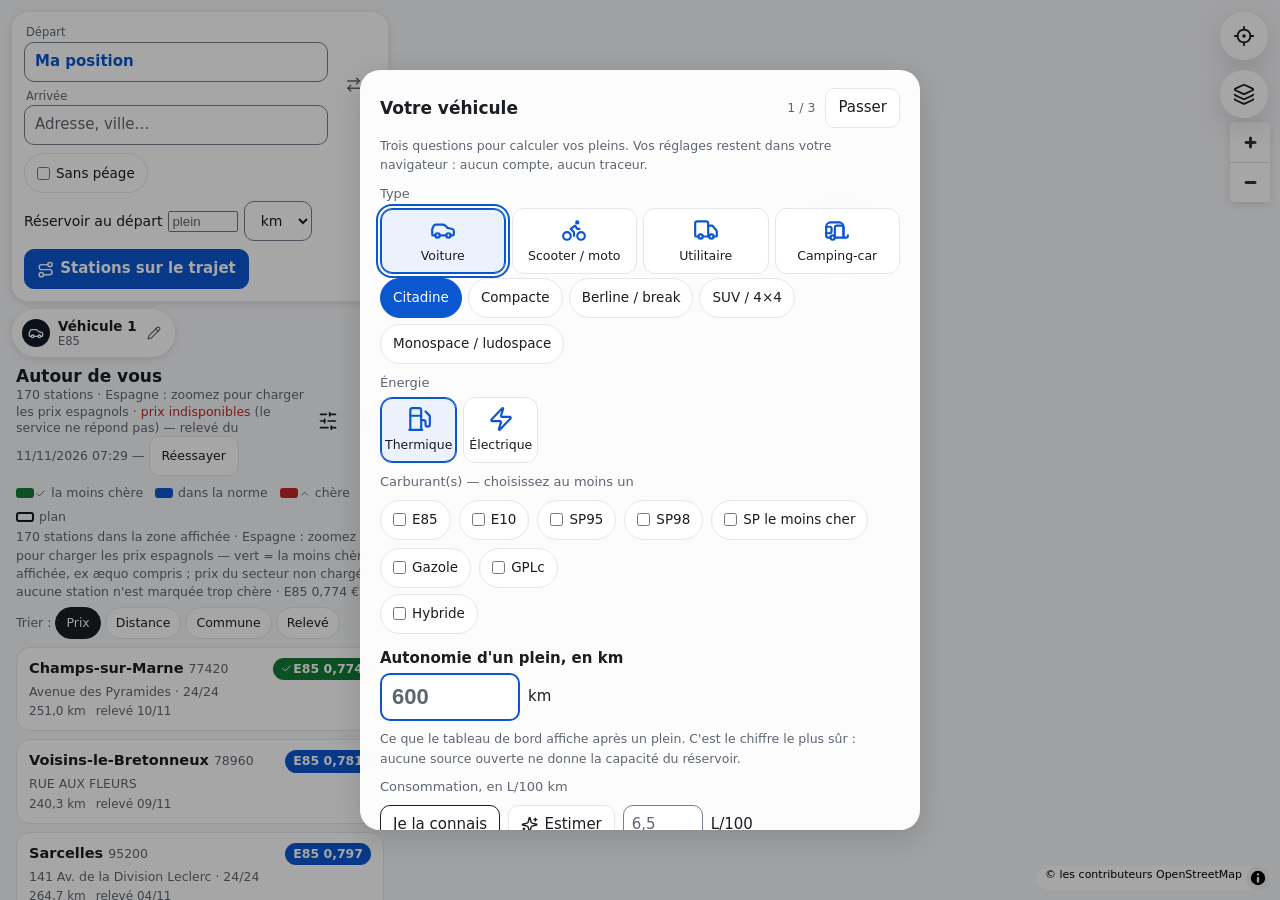
==== commit c71fb3c7: "pages — build du 2026-11-11 Co-Authored-By: Claude <noreply@anthropic.com>" ====
--- a/index.html
+++ b/index.html
@@ -2,954 +2,3605 @@
 <html lang="fr">
 <head>
 <meta charset="utf-8">
-<meta name="viewport" content="width=device-width, initial-scale=1">
-<meta http-equiv="Content-Security-Policy" content="default-src 'none'; script-src 'sha256-20nQCchB9co0qIjJZRGuk2/Z9VM+kNiyxNV1lvTlZBo=' 'sha256-GQq4BpUhkl1gm8La0ogv3Q7Py4cPeKnI2wI7da18L0k='; style-src 'unsafe-inline'; img-src 'self' data: https://data.geopf.fr https://*.basemaps.cartocdn.com; connect-src https://data.economie.gouv.fr https://data.geopf.fr https://api-adresse.data.gouv.fr; base-uri 'none'; form-action 'self'">
-<title>FuelPilot</title>
-<style>/* required styles */
-
-.leaflet-pane,
-.leaflet-tile,
-.leaflet-marker-icon,
-.leaflet-marker-shadow,
-.leaflet-tile-container,
-.leaflet-pane > svg,
-.leaflet-pane > canvas,
-.leaflet-zoom-box,
-.leaflet-image-layer,
-.leaflet-layer {
-	position: absolute;
-	left: 0;
-	top: 0;
-	}
-.leaflet-container {
-	overflow: hidden;
-	}
-.leaflet-tile,
-.leaflet-marker-icon,
-.leaflet-marker-shadow {
-	-webkit-user-select: none;
-	   -moz-user-select: none;
-	        user-select: none;
-	  -webkit-user-drag: none;
-	}
-/* Prevents IE11 from highlighting tiles in blue */
-.leaflet-tile::selection {
-	background: transparent;
-}
-/* Safari renders non-retina tile on retina better with this, but Chrome is worse */
-.leaflet-safari .leaflet-tile {
-	image-rendering: -webkit-optimize-contrast;
-	}
-/* hack that prevents hw layers "stretching" when loading new tiles */
-.leaflet-safari .leaflet-tile-container {
-	width: 1600px;
-	height: 1600px;
-	-webkit-transform-origin: 0 0;
-	}
-.leaflet-marker-icon,
-.leaflet-marker-shadow {
-	display: block;
-	}
-/* .leaflet-container svg: reset svg max-width decleration shipped in Joomla! (joomla.org) 3.x */
-/* .leaflet-container img: map is broken in FF if you have max-width: 100% on tiles */
-.leaflet-container .leaflet-overlay-pane svg {
-	max-width: none !important;
-	max-height: none !important;
-	}
-.leaflet-container .leaflet-marker-pane img,
-.leaflet-container .leaflet-shadow-pane img,
-.leaflet-container .leaflet-tile-pane img,
-.leaflet-container img.leaflet-image-layer,
-.leaflet-container .leaflet-tile {
-	max-width: none !important;
-	max-height: none !important;
-	width: auto;
-	padding: 0;
-	}
-
-.leaflet-container img.leaflet-tile {
-	/* See: https://bugs.chromium.org/p/chromium/issues/detail?id=600120 */
-	mix-blend-mode: plus-lighter;
-}
-
-.leaflet-container.leaflet-touch-zoom {
-	-ms-touch-action: pan-x pan-y;
-	touch-action: pan-x pan-y;
-	}
-.leaflet-container.leaflet-touch-drag {
-	-ms-touch-action: pinch-zoom;
-	/* Fallback for FF which doesn't support pinch-zoom */
-	touch-action: none;
-	touch-action: pinch-zoom;
-}
-.leaflet-container.leaflet-touch-drag.leaflet-touch-zoom {
-	-ms-touch-action: none;
-	touch-action: none;
-}
-.leaflet-container {
-	-webkit-tap-highlight-color: transparent;
-}
-.leaflet-container a {
-	-webkit-tap-highlight-color: rgba(51, 181, 229, 0.4);
-}
-.leaflet-tile {
-	filter: inherit;
-	visibility: hidden;
-	}
-.leaflet-tile-loaded {
-	visibility: inherit;
-	}
-.leaflet-zoom-box {
-	width: 0;
-	height: 0;
-	-moz-box-sizing: border-box;
-	     box-sizing: border-box;
-	z-index: 800;
-	}
-/* workaround for https://bugzilla.mozilla.org/show_bug.cgi?id=888319 */
-.leaflet-overlay-pane svg {
-	-moz-user-select: none;
-	}
-
-.leaflet-pane         { z-index: 400; }
-
-.leaflet-tile-pane    { z-index: 200; }
-.leaflet-overlay-pane { z-index: 400; }
-.leaflet-shadow-pane  { z-index: 500; }
-.leaflet-marker-pane  { z-index: 600; }
-.leaflet-tooltip-pane   { z-index: 650; }
-.leaflet-popup-pane   { z-index: 700; }
-
-.leaflet-map-pane canvas { z-index: 100; }
-.leaflet-map-pane svg    { z-index: 200; }
-
-.leaflet-vml-shape {
-	width: 1px;
-	height: 1px;
-	}
-.lvml {
-	behavior: url(#default#VML);
-	display: inline-block;
-	position: absolute;
-	}
-
-
-/* control positioning */
-
-.leaflet-control {
-	position: relative;
-	z-index: 800;
-	pointer-events: visiblePainted; /* IE 9-10 doesn't have auto */
-	pointer-events: auto;
-	}
-.leaflet-top,
-.leaflet-bottom {
-	position: absolute;
-	z-index: 1000;
-	pointer-events: none;
-	}
-.leaflet-top {
-	top: 0;
-	}
-.leaflet-right {
-	right: 0;
-	}
-.leaflet-bottom {
-	bottom: 0;
-	}
-.leaflet-left {
-	left: 0;
-	}
-.leaflet-control {
-	float: left;
-	clear: both;
-	}
-.leaflet-right .leaflet-control {
-	float: right;
-	}
-.leaflet-top .leaflet-control {
-	margin-top: 10px;
-	}
-.leaflet-bottom .leaflet-control {
-	margin-bottom: 10px;
-	}
-.leaflet-left .leaflet-control {
-	margin-left: 10px;
-	}
-.leaflet-right .leaflet-control {
-	margin-right: 10px;
-	}
-
-
-/* zoom and fade animations */
-
-.leaflet-fade-anim .leaflet-popup {
-	opacity: 0;
-	-webkit-transition: opacity 0.2s linear;
-	   -moz-transition: opacity 0.2s linear;
-	        transition: opacity 0.2s linear;
-	}
-.leaflet-fade-anim .leaflet-map-pane .leaflet-popup {
-	opacity: 1;
-	}
-.leaflet-zoom-animated {
-	-webkit-transform-origin: 0 0;
-	    -ms-transform-origin: 0 0;
-	        transform-origin: 0 0;
-	}
-svg.leaflet-zoom-animated {
-	will-change: transform;
-}
-
-.leaflet-zoom-anim .leaflet-zoom-animated {
-	-webkit-transition: -webkit-transform 0.25s cubic-bezier(0,0,0.25,1);
-	   -moz-transition:    -moz-transform 0.25s cubic-bezier(0,0,0.25,1);
-	        transition:         transform 0.25s cubic-bezier(0,0,0.25,1);
-	}
-.leaflet-zoom-anim .leaflet-tile,
-.leaflet-pan-anim .leaflet-tile {
-	-webkit-transition: none;
-	   -moz-transition: none;
-	        transition: none;
-	}
-
-.leaflet-zoom-anim .leaflet-zoom-hide {
-	visibility: hidden;
-	}
-
-
-/* cursors */
-
-.leaflet-interactive {
-	cursor: pointer;
-	}
-.leaflet-grab {
-	cursor: -webkit-grab;
-	cursor:    -moz-grab;
-	cursor:         grab;
-	}
-.leaflet-crosshair,
-.leaflet-crosshair .leaflet-interactive {
-	cursor: crosshair;
-	}
-.leaflet-popup-pane,
-.leaflet-control {
-	cursor: auto;
-	}
-.leaflet-dragging .leaflet-grab,
-.leaflet-dragging .leaflet-grab .leaflet-interactive,
-.leaflet-dragging .leaflet-marker-draggable {
-	cursor: move;
-	cursor: -webkit-grabbing;
-	cursor:    -moz-grabbing;
-	cursor:         grabbing;
-	}
-
-/* marker & overlays interactivity */
-.leaflet-marker-icon,
-.leaflet-marker-shadow,
-.leaflet-image-layer,
-.leaflet-pane > svg path,
-.leaflet-tile-container {
-	pointer-events: none;
-	}
-
-.leaflet-marker-icon.leaflet-interactive,
-.leaflet-image-layer.leaflet-interactive,
-.leaflet-pane > svg path.leaflet-interactive,
-svg.leaflet-image-layer.leaflet-interactive path {
-	pointer-events: visiblePainted; /* IE 9-10 doesn't have auto */
-	pointer-events: auto;
-	}
-
-/* visual tweaks */
-
-.leaflet-container {
-	background: #ddd;
-	outline-offset: 1px;
-	}
-.leaflet-container a {
-	color: #0078A8;
-	}
-.leaflet-zoom-box {
-	border: 2px dotted #38f;
-	background: rgba(255,255,255,0.5);
-	}
-
-
-/* general typography */
-.leaflet-container {
-	font-family: "Helvetica Neue", Arial, Helvetica, sans-serif;
-	font-size: 12px;
-	font-size: 0.75rem;
-	line-height: 1.5;
-	}
-
-
-/* general toolbar styles */
-
-.leaflet-bar {
-	box-shadow: 0 1px 5px rgba(0,0,0,0.65);
-	border-radius: 4px;
-	}
-.leaflet-bar a {
-	background-color: #fff;
-	border-bottom: 1px solid #ccc;
-	width: 26px;
-	height: 26px;
-	line-height: 26px;
-	display: block;
-	text-align: center;
-	text-decoration: none;
-	color: black;
-	}
-.leaflet-bar a,
-.leaflet-control-layers-toggle {
-	background-position: 50% 50%;
-	background-repeat: no-repeat;
-	display: block;
-	}
-.leaflet-bar a:hover,
-.leaflet-bar a:focus {
-	background-color: #f4f4f4;
-	}
-.leaflet-bar a:first-child {
-	border-top-left-radius: 4px;
-	border-top-right-radius: 4px;
-	}
-.leaflet-bar a:last-child {
-	border-bottom-left-radius: 4px;
-	border-bottom-right-radius: 4px;
-	border-bottom: none;
-	}
-.leaflet-bar a.leaflet-disabled {
-	cursor: default;
-	background-color: #f4f4f4;
-	color: #bbb;
-	}
-
-.leaflet-touch .leaflet-bar a {
-	width: 30px;
-	height: 30px;
-	line-height: 30px;
-	}
-.leaflet-touch .leaflet-bar a:first-child {
-	border-top-left-radius: 2px;
-	border-top-right-radius: 2px;
-	}
-.leaflet-touch .leaflet-bar a:last-child {
-	border-bottom-left-radius: 2px;
-	border-bottom-right-radius: 2px;
-	}
-
-/* zoom control */
-
-.leaflet-control-zoom-in,
-.leaflet-control-zoom-out {
-	font: bold 18px 'Lucida Console', Monaco, monospace;
-	text-indent: 1px;
-	}
-
-.leaflet-touch .leaflet-control-zoom-in, .leaflet-touch .leaflet-control-zoom-out  {
-	font-size: 22px;
-	}
-
-
-/* layers control */
-
-.leaflet-control-layers {
-	box-shadow: 0 1px 5px rgba(0,0,0,0.4);
-	background: #fff;
-	border-radius: 5px;
-	}
-.leaflet-control-layers-toggle {
-	background-image: url(images/layers.png);
-	width: 36px;
-	height: 36px;
-	}
-.leaflet-retina .leaflet-control-layers-toggle {
-	background-image: url(images/layers-2x.png);
-	background-size: 26px 26px;
-	}
-.leaflet-touch .leaflet-control-layers-toggle {
-	width: 44px;
-	height: 44px;
-	}
-.leaflet-control-layers .leaflet-control-layers-list,
-.leaflet-control-layers-expanded .leaflet-control-layers-toggle {
-	display: none;
-	}
-.leaflet-control-layers-expanded .leaflet-control-layers-list {
-	display: block;
-	position: relative;
-	}
-.leaflet-control-layers-expanded {
-	padding: 6px 10px 6px 6px;
-	color: #333;
-	background: #fff;
-	}
-.leaflet-control-layers-scrollbar {
-	overflow-y: scroll;
-	overflow-x: hidden;
-	padding-right: 5px;
-	}
-.leaflet-control-layers-selector {
-	margin-top: 2px;
-	position: relative;
-	top: 1px;
-	}
-.leaflet-control-layers label {
-	display: block;
-	font-size: 13px;
-	font-size: 1.08333em;
-	}
-.leaflet-control-layers-separator {
-	height: 0;
-	border-top: 1px solid #ddd;
-	margin: 5px -10px 5px -6px;
-	}
-
-/* Default icon URLs */
-.leaflet-default-icon-path { /* used only in path-guessing heuristic, see L.Icon.Default */
-	background-image: url(images/marker-icon.png);
-	}
-
-
-/* attribution and scale controls */
-
-.leaflet-container .leaflet-control-attribution {
-	background: #fff;
-	background: rgba(255, 255, 255, 0.8);
-	margin: 0;
-	}
-.leaflet-control-attribution,
-.leaflet-control-scale-line {
-	padding: 0 5px;
-	color: #333;
-	line-height: 1.4;
-	}
-.leaflet-control-attribution a {
-	text-decoration: none;
-	}
-.leaflet-control-attribution a:hover,
-.leaflet-control-attribution a:focus {
-	text-decoration: underline;
-	}
-.leaflet-attribution-flag {
-	display: inline !important;
-	vertical-align: baseline !important;
-	width: 1em;
-	height: 0.6669em;
-	}
-.leaflet-left .leaflet-control-scale {
-	margin-left: 5px;
-	}
-.leaflet-bottom .leaflet-control-scale {
-	margin-bottom: 5px;
-	}
-.leaflet-control-scale-line {
-	border: 2px solid #777;
-	border-top: none;
-	line-height: 1.1;
-	padding: 2px 5px 1px;
-	white-space: nowrap;
-	-moz-box-sizing: border-box;
-	     box-sizing: border-box;
-	background: rgba(255, 255, 255, 0.8);
-	text-shadow: 1px 1px #fff;
-	}
-.leaflet-control-scale-line:not(:first-child) {
-	border-top: 2px solid #777;
-	border-bottom: none;
-	margin-top: -2px;
-	}
-.leaflet-control-scale-line:not(:first-child):not(:last-child) {
-	border-bottom: 2px solid #777;
-	}
-
-.leaflet-touch .leaflet-control-attribution,
-.leaflet-touch .leaflet-control-layers,
-.leaflet-touch .leaflet-bar {
-	box-shadow: none;
-	}
-.leaflet-touch .leaflet-control-layers,
-.leaflet-touch .leaflet-bar {
-	border: 2px solid rgba(0,0,0,0.2);
-	background-clip: padding-box;
-	}
-
-
-/* popup */
-
-.leaflet-popup {
-	position: absolute;
-	text-align: center;
-	margin-bottom: 20px;
-	}
-.leaflet-popup-content-wrapper {
-	padding: 1px;
-	text-align: left;
-	border-radius: 12px;
-	}
-.leaflet-popup-content {
-	margin: 13px 24px 13px 20px;
-	line-height: 1.3;
-	font-size: 13px;
-	font-size: 1.08333em;
-	min-height: 1px;
-	}
-.leaflet-popup-content p {
-	margin: 17px 0;
-	margin: 1.3em 0;
-	}
-.leaflet-popup-tip-container {
-	width: 40px;
-	height: 20px;
-	position: absolute;
-	left: 50%;
-	margin-top: -1px;
-	margin-left: -20px;
-	overflow: hidden;
-	pointer-events: none;
-	}
-.leaflet-popup-tip {
-	width: 17px;
-	height: 17px;
-	padding: 1px;
-
-	margin: -10px auto 0;
-	pointer-events: auto;
-
-	-webkit-transform: rotate(45deg);
-	   -moz-transform: rotate(45deg);
-	    -ms-transform: rotate(45deg);
-	        transform: rotate(45deg);
-	}
-.leaflet-popup-content-wrapper,
-.leaflet-popup-tip {
-	background: white;
-	color: #333;
-	box-shadow: 0 3px 14px rgba(0,0,0,0.4);
-	}
-.leaflet-container a.leaflet-popup-close-button {
-	position: absolute;
-	top: 0;
-	right: 0;
-	border: none;
-	text-align: center;
-	width: 24px;
-	height: 24px;
-	font: 16px/24px Tahoma, Verdana, sans-serif;
-	color: #757575;
-	text-decoration: none;
-	background: transparent;
-	}
-.leaflet-container a.leaflet-popup-close-button:hover,
-.leaflet-container a.leaflet-popup-close-button:focus {
-	color: #585858;
-	}
-.leaflet-popup-scrolled {
-	overflow: auto;
-	}
-
-.leaflet-oldie .leaflet-popup-content-wrapper {
-	-ms-zoom: 1;
-	}
-.leaflet-oldie .leaflet-popup-tip {
-	width: 24px;
-	margin: 0 auto;
-
-	-ms-filter: "progid:DXImageTransform.Microsoft.Matrix(M11=0.70710678, M12=0.70710678, M21=-0.70710678, M22=0.70710678)";
-	filter: progid:DXImageTransform.Microsoft.Matrix(M11=0.70710678, M12=0.70710678, M21=-0.70710678, M22=0.70710678);
-	}
-
-.leaflet-oldie .leaflet-control-zoom,
-.leaflet-oldie .leaflet-control-layers,
-.leaflet-oldie .leaflet-popup-content-wrapper,
-.leaflet-oldie .leaflet-popup-tip {
-	border: 1px solid #999;
-	}
-
-
-/* div icon */
-
-.leaflet-div-icon {
-	background: #fff;
-	border: 1px solid #666;
-	}
-
-
-/* Tooltip */
-/* Base styles for the element that has a tooltip */
-.leaflet-tooltip {
-	position: absolute;
-	padding: 6px;
-	background-color: #fff;
-	border: 1px solid #fff;
-	border-radius: 3px;
-	color: #222;
-	white-space: nowrap;
-	-webkit-user-select: none;
-	-moz-user-select: none;
-	-ms-user-select: none;
-	user-select: none;
-	pointer-events: none;
-	box-shadow: 0 1px 3px rgba(0,0,0,0.4);
-	}
-.leaflet-tooltip.leaflet-interactive {
-	cursor: pointer;
-	pointer-events: auto;
-	}
-.leaflet-tooltip-top:before,
-.leaflet-tooltip-bottom:before,
-.leaflet-tooltip-left:before,
-.leaflet-tooltip-right:before {
-	position: absolute;
-	pointer-events: none;
-	border: 6px solid transparent;
-	background: transparent;
-	content: "";
-	}
-
-/* Directions */
-
-.leaflet-tooltip-bottom {
-	margin-top: 6px;
-}
-.leaflet-tooltip-top {
-	margin-top: -6px;
-}
-.leaflet-tooltip-bottom:before,
-.leaflet-tooltip-top:before {
-	left: 50%;
-	margin-left: -6px;
-	}
-.leaflet-tooltip-top:before {
-	bottom: 0;
-	margin-bottom: -12px;
-	border-top-color: #fff;
-	}
-.leaflet-tooltip-bottom:before {
-	top: 0;
-	margin-top: -12px;
-	margin-left: -6px;
-	border-bottom-color: #fff;
-	}
-.leaflet-tooltip-left {
-	margin-left: -6px;
-}
-.leaflet-tooltip-right {
-	margin-left: 6px;
-}
-.leaflet-tooltip-left:before,
-.leaflet-tooltip-right:before {
-	top: 50%;
-	margin-top: -6px;
-	}
-.leaflet-tooltip-left:before {
-	right: 0;
-	margin-right: -12px;
-	border-left-color: #fff;
-	}
-.leaflet-tooltip-right:before {
-	left: 0;
-	margin-left: -12px;
-	border-right-color: #fff;
-	}
-
-/* Printing */
-
-@media print {
-	/* Prevent printers from removing background-images of controls. */
-	.leaflet-control {
-		-webkit-print-color-adjust: exact;
-		print-color-adjust: exact;
-		}
-	}
-</style>
-<script>/* @preserve
- * Leaflet 1.9.4, a JS library for interactive maps. https://leafletjs.com
- * (c) 2010-2023 Vladimir Agafonkin, (c) 2010-2011 CloudMade
+<meta name="viewport" content="width=device-width, initial-scale=1, viewport-fit=cover">
+<meta http-equiv="Content-Security-Policy" content="default-src 'none'; script-src 'sha256-RamwepGJzlYFTGIKlHzPQeKR5YyV6bYVM7dAqqZe5cs=' 'sha256-K16/adkOSgw3Iqw+4f1SiI2fLPT0+6pqNKciQqlEK4Y='; worker-src 'self' blob:; child-src blob:; manifest-src 'self'; style-src 'unsafe-inline'; img-src 'self' data: blob: https://data.geopf.fr https://tile.openstreetmap.org; connect-src 'self' https://data.economie.gouv.fr https://data.geopf.fr https://api-adresse.data.gouv.fr https://tile.openstreetmap.org https://valhalla1.openstreetmap.de https://sedeaplicaciones.minetur.gob.es; base-uri 'none'; form-action 'self'">
+<meta name="fuelpilot-build" content="20261111-072946">
+<meta name="color-scheme" content="light dark">
+<!-- Appli installable (30/10/2026) : manifeste et couleur de barre a cote de la page (pwa/) ;
+     en file:// le navigateur les ignore sans erreur, et app.js n'enregistre pas de service worker. -->
+<link rel="manifest" href="manifest.webmanifest">
+<meta name="theme-color" content="#0b57d0">
+<meta name="theme-color" media="(prefers-color-scheme: dark)" content="#0f1115">
+<title>ViaMinus</title>
+<style>.maplibregl-map{font:12px/20px Helvetica Neue,Arial,Helvetica,sans-serif;overflow:hidden;position:relative;-webkit-tap-highlight-color:rgb(0 0 0/0)}.maplibregl-canvas{left:0;position:absolute;top:0}.maplibregl-map:fullscreen{height:100%;width:100%}.maplibregl-ctrl-group button.maplibregl-ctrl-compass{touch-action:none}.maplibregl-canvas-container.maplibregl-interactive,.maplibregl-ctrl-group button.maplibregl-ctrl-compass{cursor:grab;-webkit-user-select:none;-moz-user-select:none;user-select:none}.maplibregl-canvas-container.maplibregl-interactive.maplibregl-track-pointer{cursor:pointer}.maplibregl-canvas-container.maplibregl-interactive:active,.maplibregl-ctrl-group button.maplibregl-ctrl-compass:active{cursor:grabbing}.maplibregl-canvas-container.maplibregl-touch-zoom-rotate,.maplibregl-canvas-container.maplibregl-touch-zoom-rotate .maplibregl-canvas{touch-action:pan-x pan-y}.maplibregl-canvas-container.maplibregl-touch-drag-pan,.maplibregl-canvas-container.maplibregl-touch-drag-pan .maplibregl-canvas{touch-action:pinch-zoom}.maplibregl-canvas-container.maplibregl-touch-zoom-rotate.maplibregl-touch-drag-pan,.maplibregl-canvas-container.maplibregl-touch-zoom-rotate.maplibregl-touch-drag-pan .maplibregl-canvas{touch-action:none}.maplibregl-canvas-container.maplibregl-touch-drag-pan.maplibregl-cooperative-gestures,.maplibregl-canvas-container.maplibregl-touch-drag-pan.maplibregl-cooperative-gestures .maplibregl-canvas{touch-action:pan-x pan-y}.maplibregl-ctrl-bottom-left,.maplibregl-ctrl-bottom-right,.maplibregl-ctrl-top-left,.maplibregl-ctrl-top-right{pointer-events:none;position:absolute;z-index:2}.maplibregl-ctrl-top-left{left:0;top:0}.maplibregl-ctrl-top-right{right:0;top:0}.maplibregl-ctrl-bottom-left{bottom:0;left:0}.maplibregl-ctrl-bottom-right{bottom:0;right:0}.maplibregl-ctrl{clear:both;pointer-events:auto;transform:translate(0)}.maplibregl-ctrl-top-left .maplibregl-ctrl{float:left;margin:10px 0 0 10px}.maplibregl-ctrl-top-right .maplibregl-ctrl{float:right;margin:10px 10px 0 0}.maplibregl-ctrl-bottom-left .maplibregl-ctrl{float:left;margin:0 0 10px 10px}.maplibregl-ctrl-bottom-right .maplibregl-ctrl{float:right;margin:0 10px 10px 0}.maplibregl-ctrl-group{background:#fff;border-radius:4px}.maplibregl-ctrl-group:not(:empty){box-shadow:0 0 0 2px rgba(0,0,0,.1)}@media (forced-colors:active){.maplibregl-ctrl-group:not(:empty){box-shadow:0 0 0 2px ButtonText}}.maplibregl-ctrl-group button{background-color:transparent;border:0;box-sizing:border-box;cursor:pointer;display:block;height:29px;outline:none;padding:0;width:29px}.maplibregl-ctrl-group button+button{border-top:1px solid #ddd}.maplibregl-ctrl button .maplibregl-ctrl-icon{background-position:50%;background-repeat:no-repeat;display:block;height:100%;width:100%}@media (forced-colors:active){.maplibregl-ctrl-icon{background-color:transparent}.maplibregl-ctrl-group button+button{border-top:1px solid ButtonText}}.maplibregl-ctrl button::-moz-focus-inner{border:0;padding:0}.maplibregl-ctrl-attrib-button:focus,.maplibregl-ctrl-group button:focus{box-shadow:0 0 2px 2px #0096ff}.maplibregl-ctrl button:disabled{cursor:not-allowed}.maplibregl-ctrl button:disabled .maplibregl-ctrl-icon{opacity:.25}@media (hover:hover){.maplibregl-ctrl button:not(:disabled):hover{background-color:rgba(0,0,0,.05)}}.maplibregl-ctrl button:not(:disabled):active{background-color:rgba(0,0,0,.05)}.maplibregl-ctrl-group button:focus:focus-visible{box-shadow:0 0 2px 2px #0096ff}.maplibregl-ctrl-group button:focus:not(:focus-visible){box-shadow:none}.maplibregl-ctrl-group button:focus:first-child{border-radius:4px 4px 0 0}.maplibregl-ctrl-group button:focus:last-child{border-radius:0 0 4px 4px}.maplibregl-ctrl-group button:focus:only-child{border-radius:inherit}.maplibregl-ctrl button.maplibregl-ctrl-zoom-out .maplibregl-ctrl-icon{background-image:url("data:image/svg+xml;charset=utf-8,%3Csvg xmlns='http://www.w3.org/2000/svg' width='29' height='29' fill='%23333' viewBox='0 0 29 29'%3E%3Cpath d='M10 13c-.75 0-1.5.75-1.5 1.5S9.25 16 10 16h9c.75 0 1.5-.75 1.5-1.5S19.75 13 19 13z'/%3E%3C/svg%3E")}.maplibregl-ctrl button.maplibregl-ctrl-zoom-in .maplibregl-ctrl-icon{background-image:url("data:image/svg+xml;charset=utf-8,%3Csvg xmlns='http://www.w3.org/2000/svg' width='29' height='29' fill='%23333' viewBox='0 0 29 29'%3E%3Cpath d='M14.5 8.5c-.75 0-1.5.75-1.5 1.5v3h-3c-.75 0-1.5.75-1.5 1.5S9.25 16 10 16h3v3c0 .75.75 1.5 1.5 1.5S16 19.75 16 19v-3h3c.75 0 1.5-.75 1.5-1.5S19.75 13 19 13h-3v-3c0-.75-.75-1.5-1.5-1.5'/%3E%3C/svg%3E")}@media (forced-colors:active){.maplibregl-ctrl button.maplibregl-ctrl-zoom-out .maplibregl-ctrl-icon{background-image:url("data:image/svg+xml;charset=utf-8,%3Csvg xmlns='http://www.w3.org/2000/svg' width='29' height='29' fill='%23fff' viewBox='0 0 29 29'%3E%3Cpath d='M10 13c-.75 0-1.5.75-1.5 1.5S9.25 16 10 16h9c.75 0 1.5-.75 1.5-1.5S19.75 13 19 13z'/%3E%3C/svg%3E")}.maplibregl-ctrl button.maplibregl-ctrl-zoom-in .maplibregl-ctrl-icon{background-image:url("data:image/svg+xml;charset=utf-8,%3Csvg xmlns='http://www.w3.org/2000/svg' width='29' height='29' fill='%23fff' viewBox='0 0 29 29'%3E%3Cpath d='M14.5 8.5c-.75 0-1.5.75-1.5 1.5v3h-3c-.75 0-1.5.75-1.5 1.5S9.25 16 10 16h3v3c0 .75.75 1.5 1.5 1.5S16 19.75 16 19v-3h3c.75 0 1.5-.75 1.5-1.5S19.75 13 19 13h-3v-3c0-.75-.75-1.5-1.5-1.5'/%3E%3C/svg%3E")}}@media (forced-colors:active) and (prefers-color-scheme:light){.maplibregl-ctrl button.maplibregl-ctrl-zoom-out .maplibregl-ctrl-icon{background-image:url("data:image/svg+xml;charset=utf-8,%3Csvg xmlns='http://www.w3.org/2000/svg' width='29' height='29' viewBox='0 0 29 29'%3E%3Cpath d='M10 13c-.75 0-1.5.75-1.5 1.5S9.25 16 10 16h9c.75 0 1.5-.75 1.5-1.5S19.75 13 19 13z'/%3E%3C/svg%3E")}.maplibregl-ctrl button.maplibregl-ctrl-zoom-in .maplibregl-ctrl-icon{background-image:url("data:image/svg+xml;charset=utf-8,%3Csvg xmlns='http://www.w3.org/2000/svg' width='29' height='29' viewBox='0 0 29 29'%3E%3Cpath d='M14.5 8.5c-.75 0-1.5.75-1.5 1.5v3h-3c-.75 0-1.5.75-1.5 1.5S9.25 16 10 16h3v3c0 .75.75 1.5 1.5 1.5S16 19.75 16 19v-3h3c.75 0 1.5-.75 1.5-1.5S19.75 13 19 13h-3v-3c0-.75-.75-1.5-1.5-1.5'/%3E%3C/svg%3E")}}.maplibregl-ctrl button.maplibregl-ctrl-fullscreen .maplibregl-ctrl-icon{background-image:url("data:image/svg+xml;charset=utf-8,%3Csvg xmlns='http://www.w3.org/2000/svg' width='29' height='29' fill='%23333' viewBox='0 0 29 29'%3E%3Cpath d='M24 16v5.5c0 1.75-.75 2.5-2.5 2.5H16v-1l3-1.5-4-5.5 1-1 5.5 4 1.5-3zM6 16l1.5 3 5.5-4 1 1-4 5.5 3 1.5v1H7.5C5.75 24 5 23.25 5 21.5V16zm7-11v1l-3 1.5 4 5.5-1 1-5.5-4L6 13H5V7.5C5 5.75 5.75 5 7.5 5zm11 2.5c0-1.75-.75-2.5-2.5-2.5H16v1l3 1.5-4 5.5 1 1 5.5-4 1.5 3h1z'/%3E%3C/svg%3E")}.maplibregl-ctrl button.maplibregl-ctrl-shrink .maplibregl-ctrl-icon{background-image:url("data:image/svg+xml;charset=utf-8,%3Csvg xmlns='http://www.w3.org/2000/svg' width='29' height='29' viewBox='0 0 29 29'%3E%3Cpath d='M18.5 16c-1.75 0-2.5.75-2.5 2.5V24h1l1.5-3 5.5 4 1-1-4-5.5 3-1.5v-1zM13 18.5c0-1.75-.75-2.5-2.5-2.5H5v1l3 1.5L4 24l1 1 5.5-4 1.5 3h1zm3-8c0 1.75.75 2.5 2.5 2.5H24v-1l-3-1.5L25 5l-1-1-5.5 4L17 5h-1zM10.5 13c1.75 0 2.5-.75 2.5-2.5V5h-1l-1.5 3L5 4 4 5l4 5.5L5 12v1z'/%3E%3C/svg%3E")}@media (forced-colors:active){.maplibregl-ctrl button.maplibregl-ctrl-fullscreen .maplibregl-ctrl-icon{background-image:url("data:image/svg+xml;charset=utf-8,%3Csvg xmlns='http://www.w3.org/2000/svg' width='29' height='29' fill='%23fff' viewBox='0 0 29 29'%3E%3Cpath d='M24 16v5.5c0 1.75-.75 2.5-2.5 2.5H16v-1l3-1.5-4-5.5 1-1 5.5 4 1.5-3zM6 16l1.5 3 5.5-4 1 1-4 5.5 3 1.5v1H7.5C5.75 24 5 23.25 5 21.5V16zm7-11v1l-3 1.5 4 5.5-1 1-5.5-4L6 13H5V7.5C5 5.75 5.75 5 7.5 5zm11 2.5c0-1.75-.75-2.5-2.5-2.5H16v1l3 1.5-4 5.5 1 1 5.5-4 1.5 3h1z'/%3E%3C/svg%3E")}.maplibregl-ctrl button.maplibregl-ctrl-shrink .maplibregl-ctrl-icon{background-image:url("data:image/svg+xml;charset=utf-8,%3Csvg xmlns='http://www.w3.org/2000/svg' width='29' height='29' fill='%23fff' viewBox='0 0 29 29'%3E%3Cpath d='M18.5 16c-1.75 0-2.5.75-2.5 2.5V24h1l1.5-3 5.5 4 1-1-4-5.5 3-1.5v-1zM13 18.5c0-1.75-.75-2.5-2.5-2.5H5v1l3 1.5L4 24l1 1 5.5-4 1.5 3h1zm3-8c0 1.75.75 2.5 2.5 2.5H24v-1l-3-1.5L25 5l-1-1-5.5 4L17 5h-1zM10.5 13c1.75 0 2.5-.75 2.5-2.5V5h-1l-1.5 3L5 4 4 5l4 5.5L5 12v1z'/%3E%3C/svg%3E")}}@media (forced-colors:active) and (prefers-color-scheme:light){.maplibregl-ctrl button.maplibregl-ctrl-fullscreen .maplibregl-ctrl-icon{background-image:url("data:image/svg+xml;charset=utf-8,%3Csvg xmlns='http://www.w3.org/2000/svg' width='29' height='29' viewBox='0 0 29 29'%3E%3Cpath d='M24 16v5.5c0 1.75-.75 2.5-2.5 2.5H16v-1l3-1.5-4-5.5 1-1 5.5 4 1.5-3zM6 16l1.5 3 5.5-4 1 1-4 5.5 3 1.5v1H7.5C5.75 24 5 23.25 5 21.5V16zm7-11v1l-3 1.5 4 5.5-1 1-5.5-4L6 13H5V7.5C5 5.75 5.75 5 7.5 5zm11 2.5c0-1.75-.75-2.5-2.5-2.5H16v1l3 1.5-4 5.5 1 1 5.5-4 1.5 3h1z'/%3E%3C/svg%3E")}.maplibregl-ctrl button.maplibregl-ctrl-shrink .maplibregl-ctrl-icon{background-image:url("data:image/svg+xml;charset=utf-8,%3Csvg xmlns='http://www.w3.org/2000/svg' width='29' height='29' viewBox='0 0 29 29'%3E%3Cpath d='M18.5 16c-1.75 0-2.5.75-2.5 2.5V24h1l1.5-3 5.5 4 1-1-4-5.5 3-1.5v-1zM13 18.5c0-1.75-.75-2.5-2.5-2.5H5v1l3 1.5L4 24l1 1 5.5-4 1.5 3h1zm3-8c0 1.75.75 2.5 2.5 2.5H24v-1l-3-1.5L25 5l-1-1-5.5 4L17 5h-1zM10.5 13c1.75 0 2.5-.75 2.5-2.5V5h-1l-1.5 3L5 4 4 5l4 5.5L5 12v1z'/%3E%3C/svg%3E")}}.maplibregl-ctrl button.maplibregl-ctrl-compass .maplibregl-ctrl-icon{background-image:url("data:image/svg+xml;charset=utf-8,%3Csvg xmlns='http://www.w3.org/2000/svg' width='29' height='29' fill='%23333' viewBox='0 0 29 29'%3E%3Cpath d='m10.5 14 4-8 4 8z'/%3E%3Cpath fill='%23ccc' d='m10.5 16 4 8 4-8z'/%3E%3C/svg%3E")}@media (forced-colors:active){.maplibregl-ctrl button.maplibregl-ctrl-compass .maplibregl-ctrl-icon{background-image:url("data:image/svg+xml;charset=utf-8,%3Csvg xmlns='http://www.w3.org/2000/svg' width='29' height='29' fill='%23fff' viewBox='0 0 29 29'%3E%3Cpath d='m10.5 14 4-8 4 8z'/%3E%3Cpath fill='%23ccc' d='m10.5 16 4 8 4-8z'/%3E%3C/svg%3E")}}@media (forced-colors:active) and (prefers-color-scheme:light){.maplibregl-ctrl button.maplibregl-ctrl-compass .maplibregl-ctrl-icon{background-image:url("data:image/svg+xml;charset=utf-8,%3Csvg xmlns='http://www.w3.org/2000/svg' width='29' height='29' viewBox='0 0 29 29'%3E%3Cpath d='m10.5 14 4-8 4 8z'/%3E%3Cpath fill='%23ccc' d='m10.5 16 4 8 4-8z'/%3E%3C/svg%3E")}}.maplibregl-ctrl button.maplibregl-ctrl-globe .maplibregl-ctrl-icon{background-image:url("data:image/svg+xml;charset=utf-8,%3Csvg xmlns='http://www.w3.org/2000/svg' width='22' height='22' fill='none' stroke='%23333' viewBox='0 0 22 22'%3E%3Ccircle cx='11' cy='11' r='8.5'/%3E%3Cpath d='M17.5 11c0 4.819-3.02 8.5-6.5 8.5S4.5 15.819 4.5 11 7.52 2.5 11 2.5s6.5 3.681 6.5 8.5Z'/%3E%3Cpath d='M13.5 11c0 2.447-.331 4.64-.853 6.206-.262.785-.562 1.384-.872 1.777-.314.399-.58.517-.775.517s-.461-.118-.775-.517c-.31-.393-.61-.992-.872-1.777C8.831 15.64 8.5 13.446 8.5 11s.331-4.64.853-6.206c.262-.785.562-1.384.872-1.777.314-.399.58-.517.775-.517s.461.118.775.517c.31.393.61.992.872 1.777.522 1.565.853 3.76.853 6.206Z'/%3E%3Cpath d='M11 7.5c-1.909 0-3.622-.166-4.845-.428-.616-.132-1.08-.283-1.379-.434a1.3 1.3 0 0 1-.224-.138q.07-.058.224-.138c.299-.151.763-.302 1.379-.434C7.378 5.666 9.091 5.5 11 5.5s3.622.166 4.845.428c.616.132 1.08.283 1.379.434.105.053.177.1.224.138q-.07.058-.224.138c-.299.151-.763.302-1.379.434-1.223.262-2.936.428-4.845.428ZM4.486 6.436ZM11 16.5c-1.909 0-3.622-.166-4.845-.428-.616-.132-1.08-.283-1.379-.434a1.3 1.3 0 0 1-.224-.138 1.3 1.3 0 0 1 .224-.138c.299-.151.763-.302 1.379-.434C7.378 14.666 9.091 14.5 11 14.5s3.622.166 4.845.428c.616.132 1.08.283 1.379.434.105.053.177.1.224.138a1.3 1.3 0 0 1-.224.138c-.299.151-.763.302-1.379.434-1.223.262-2.936.428-4.845.428Zm-6.514-1.064ZM11 12.5c-2.46 0-4.672-.222-6.255-.574-.796-.177-1.406-.38-1.805-.59a1.5 1.5 0 0 1-.39-.272.3.3 0 0 1-.047-.064.3.3 0 0 1 .048-.064c.066-.073.189-.167.389-.272.399-.21 1.009-.413 1.805-.59C6.328 9.722 8.54 9.5 11 9.5s4.672.222 6.256.574c.795.177 1.405.38 1.804.59.2.105.323.2.39.272a.3.3 0 0 1 .047.064.3.3 0 0 1-.048.064 1.4 1.4 0 0 1-.389.272c-.399.21-1.009.413-1.804.59-1.584.352-3.796.574-6.256.574Zm-8.501-1.51v.002zm0 .018v.002zm17.002.002v-.002zm0-.018v-.002z'/%3E%3C/svg%3E")}.maplibregl-ctrl button.maplibregl-ctrl-globe-enabled .maplibregl-ctrl-icon{background-image:url("data:image/svg+xml;charset=utf-8,%3Csvg xmlns='http://www.w3.org/2000/svg' width='22' height='22' fill='none' stroke='%2333b5e5' viewBox='0 0 22 22'%3E%3Ccircle cx='11' cy='11' r='8.5'/%3E%3Cpath d='M17.5 11c0 4.819-3.02 8.5-6.5 8.5S4.5 15.819 4.5 11 7.52 2.5 11 2.5s6.5 3.681 6.5 8.5Z'/%3E%3Cpath d='M13.5 11c0 2.447-.331 4.64-.853 6.206-.262.785-.562 1.384-.872 1.777-.314.399-.58.517-.775.517s-.461-.118-.775-.517c-.31-.393-.61-.992-.872-1.777C8.831 15.64 8.5 13.446 8.5 11s.331-4.64.853-6.206c.262-.785.562-1.384.872-1.777.314-.399.58-.517.775-.517s.461.118.775.517c.31.393.61.992.872 1.777.522 1.565.853 3.76.853 6.206Z'/%3E%3Cpath d='M11 7.5c-1.909 0-3.622-.166-4.845-.428-.616-.132-1.08-.283-1.379-.434a1.3 1.3 0 0 1-.224-.138q.07-.058.224-.138c.299-.151.763-.302 1.379-.434C7.378 5.666 9.091 5.5 11 5.5s3.622.166 4.845.428c.616.132 1.08.283 1.379.434.105.053.177.1.224.138q-.07.058-.224.138c-.299.151-.763.302-1.379.434-1.223.262-2.936.428-4.845.428ZM4.486 6.436ZM11 16.5c-1.909 0-3.622-.166-4.845-.428-.616-.132-1.08-.283-1.379-.434a1.3 1.3 0 0 1-.224-.138 1.3 1.3 0 0 1 .224-.138c.299-.151.763-.302 1.379-.434C7.378 14.666 9.091 14.5 11 14.5s3.622.166 4.845.428c.616.132 1.08.283 1.379.434.105.053.177.1.224.138a1.3 1.3 0 0 1-.224.138c-.299.151-.763.302-1.379.434-1.223.262-2.936.428-4.845.428Zm-6.514-1.064ZM11 12.5c-2.46 0-4.672-.222-6.255-.574-.796-.177-1.406-.38-1.805-.59a1.5 1.5 0 0 1-.39-.272.3.3 0 0 1-.047-.064.3.3 0 0 1 .048-.064c.066-.073.189-.167.389-.272.399-.21 1.009-.413 1.805-.59C6.328 9.722 8.54 9.5 11 9.5s4.672.222 6.256.574c.795.177 1.405.38 1.804.59.2.105.323.2.39.272a.3.3 0 0 1 .047.064.3.3 0 0 1-.048.064 1.4 1.4 0 0 1-.389.272c-.399.21-1.009.413-1.804.59-1.584.352-3.796.574-6.256.574Zm-8.501-1.51v.002zm0 .018v.002zm17.002.002v-.002zm0-.018v-.002z'/%3E%3C/svg%3E")}.maplibregl-ctrl button.maplibregl-ctrl-terrain .maplibregl-ctrl-icon{background-image:url("data:image/svg+xml;charset=utf-8,%3Csvg xmlns='http://www.w3.org/2000/svg' width='22' height='22' fill='%23333' viewBox='0 0 22 22'%3E%3Cpath d='m1.754 13.406 4.453-4.851 3.09 3.09 3.281 3.277.969-.969-3.309-3.312 3.844-4.121 6.148 6.886h1.082v-.855l-7.207-8.07-4.84 5.187L6.169 6.57l-5.48 5.965v.871ZM.688 16.844h20.625v1.375H.688Zm0 0'/%3E%3C/svg%3E")}.maplibregl-ctrl button.maplibregl-ctrl-terrain-enabled .maplibregl-ctrl-icon{background-image:url("data:image/svg+xml;charset=utf-8,%3Csvg xmlns='http://www.w3.org/2000/svg' width='22' height='22' fill='%2333b5e5' viewBox='0 0 22 22'%3E%3Cpath d='m1.754 13.406 4.453-4.851 3.09 3.09 3.281 3.277.969-.969-3.309-3.312 3.844-4.121 6.148 6.886h1.082v-.855l-7.207-8.07-4.84 5.187L6.169 6.57l-5.48 5.965v.871ZM.688 16.844h20.625v1.375H.688Zm0 0'/%3E%3C/svg%3E")}.maplibregl-ctrl button.maplibregl-ctrl-geolocate .maplibregl-ctrl-icon{background-image:url("data:image/svg+xml;charset=utf-8,%3Csvg xmlns='http://www.w3.org/2000/svg' width='29' height='29' fill='%23333' viewBox='0 0 20 20'%3E%3Cpath d='M10 4C9 4 9 5 9 5v.1A5 5 0 0 0 5.1 9H5s-1 0-1 1 1 1 1 1h.1A5 5 0 0 0 9 14.9v.1s0 1 1 1 1-1 1-1v-.1a5 5 0 0 0 3.9-3.9h.1s1 0 1-1-1-1-1-1h-.1A5 5 0 0 0 11 5.1V5s0-1-1-1m0 2.5a3.5 3.5 0 1 1 0 7 3.5 3.5 0 1 1 0-7'/%3E%3Ccircle cx='10' cy='10' r='2'/%3E%3C/svg%3E")}.maplibregl-ctrl button.maplibregl-ctrl-geolocate:disabled .maplibregl-ctrl-icon{background-image:url("data:image/svg+xml;charset=utf-8,%3Csvg xmlns='http://www.w3.org/2000/svg' width='29' height='29' fill='%23aaa' viewBox='0 0 20 20'%3E%3Cpath d='M10 4C9 4 9 5 9 5v.1A5 5 0 0 0 5.1 9H5s-1 0-1 1 1 1 1 1h.1A5 5 0 0 0 9 14.9v.1s0 1 1 1 1-1 1-1v-.1a5 5 0 0 0 3.9-3.9h.1s1 0 1-1-1-1-1-1h-.1A5 5 0 0 0 11 5.1V5s0-1-1-1m0 2.5a3.5 3.5 0 1 1 0 7 3.5 3.5 0 1 1 0-7'/%3E%3Ccircle cx='10' cy='10' r='2'/%3E%3Cpath fill='red' d='m14 5 1 1-9 9-1-1z'/%3E%3C/svg%3E")}.maplibregl-ctrl button.maplibregl-ctrl-geolocate.maplibregl-ctrl-geolocate-active .maplibregl-ctrl-icon{background-image:url("data:image/svg+xml;charset=utf-8,%3Csvg xmlns='http://www.w3.org/2000/svg' width='29' height='29' fill='%2333b5e5' viewBox='0 0 20 20'%3E%3Cpath d='M10 4C9 4 9 5 9 5v.1A5 5 0 0 0 5.1 9H5s-1 0-1 1 1 1 1 1h.1A5 5 0 0 0 9 14.9v.1s0 1 1 1 1-1 1-1v-.1a5 5 0 0 0 3.9-3.9h.1s1 0 1-1-1-1-1-1h-.1A5 5 0 0 0 11 5.1V5s0-1-1-1m0 2.5a3.5 3.5 0 1 1 0 7 3.5 3.5 0 1 1 0-7'/%3E%3Ccircle cx='10' cy='10' r='2'/%3E%3C/svg%3E")}.maplibregl-ctrl button.maplibregl-ctrl-geolocate.maplibregl-ctrl-geolocate-active-error .maplibregl-ctrl-icon{background-image:url("data:image/svg+xml;charset=utf-8,%3Csvg xmlns='http://www.w3.org/2000/svg' width='29' height='29' fill='%23e58978' viewBox='0 0 20 20'%3E%3Cpath d='M10 4C9 4 9 5 9 5v.1A5 5 0 0 0 5.1 9H5s-1 0-1 1 1 1 1 1h.1A5 5 0 0 0 9 14.9v.1s0 1 1 1 1-1 1-1v-.1a5 5 0 0 0 3.9-3.9h.1s1 0 1-1-1-1-1-1h-.1A5 5 0 0 0 11 5.1V5s0-1-1-1m0 2.5a3.5 3.5 0 1 1 0 7 3.5 3.5 0 1 1 0-7'/%3E%3Ccircle cx='10' cy='10' r='2'/%3E%3C/svg%3E")}.maplibregl-ctrl button.maplibregl-ctrl-geolocate.maplibregl-ctrl-geolocate-background .maplibregl-ctrl-icon{background-image:url("data:image/svg+xml;charset=utf-8,%3Csvg xmlns='http://www.w3.org/2000/svg' width='29' height='29' fill='%2333b5e5' viewBox='0 0 20 20'%3E%3Cpath d='M10 4C9 4 9 5 9 5v.1A5 5 0 0 0 5.1 9H5s-1 0-1 1 1 1 1 1h.1A5 5 0 0 0 9 14.9v.1s0 1 1 1 1-1 1-1v-.1a5 5 0 0 0 3.9-3.9h.1s1 0 1-1-1-1-1-1h-.1A5 5 0 0 0 11 5.1V5s0-1-1-1m0 2.5a3.5 3.5 0 1 1 0 7 3.5 3.5 0 1 1 0-7'/%3E%3C/svg%3E")}.maplibregl-ctrl button.maplibregl-ctrl-geolocate.maplibregl-ctrl-geolocate-background-error .maplibregl-ctrl-icon{background-image:url("data:image/svg+xml;charset=utf-8,%3Csvg xmlns='http://www.w3.org/2000/svg' width='29' height='29' fill='%23e54e33' viewBox='0 0 20 20'%3E%3Cpath d='M10 4C9 4 9 5 9 5v.1A5 5 0 0 0 5.1 9H5s-1 0-1 1 1 1 1 1h.1A5 5 0 0 0 9 14.9v.1s0 1 1 1 1-1 1-1v-.1a5 5 0 0 0 3.9-3.9h.1s1 0 1-1-1-1-1-1h-.1A5 5 0 0 0 11 5.1V5s0-1-1-1m0 2.5a3.5 3.5 0 1 1 0 7 3.5 3.5 0 1 1 0-7'/%3E%3C/svg%3E")}.maplibregl-ctrl button.maplibregl-ctrl-geolocate.maplibregl-ctrl-geolocate-waiting .maplibregl-ctrl-icon{animation:maplibregl-spin 2s linear infinite}@media (forced-colors:active){.maplibregl-ctrl button.maplibregl-ctrl-geolocate .maplibregl-ctrl-icon{background-image:url("data:image/svg+xml;charset=utf-8,%3Csvg xmlns='http://www.w3.org/2000/svg' width='29' height='29' fill='%23fff' viewBox='0 0 20 20'%3E%3Cpath d='M10 4C9 4 9 5 9 5v.1A5 5 0 0 0 5.1 9H5s-1 0-1 1 1 1 1 1h.1A5 5 0 0 0 9 14.9v.1s0 1 1 1 1-1 1-1v-.1a5 5 0 0 0 3.9-3.9h.1s1 0 1-1-1-1-1-1h-.1A5 5 0 0 0 11 5.1V5s0-1-1-1m0 2.5a3.5 3.5 0 1 1 0 7 3.5 3.5 0 1 1 0-7'/%3E%3Ccircle cx='10' cy='10' r='2'/%3E%3C/svg%3E")}.maplibregl-ctrl button.maplibregl-ctrl-geolocate:disabled .maplibregl-ctrl-icon{background-image:url("data:image/svg+xml;charset=utf-8,%3Csvg xmlns='http://www.w3.org/2000/svg' width='29' height='29' fill='%23999' viewBox='0 0 20 20'%3E%3Cpath d='M10 4C9 4 9 5 9 5v.1A5 5 0 0 0 5.1 9H5s-1 0-1 1 1 1 1 1h.1A5 5 0 0 0 9 14.9v.1s0 1 1 1 1-1 1-1v-.1a5 5 0 0 0 3.9-3.9h.1s1 0 1-1-1-1-1-1h-.1A5 5 0 0 0 11 5.1V5s0-1-1-1m0 2.5a3.5 3.5 0 1 1 0 7 3.5 3.5 0 1 1 0-7'/%3E%3Ccircle cx='10' cy='10' r='2'/%3E%3Cpath fill='red' d='m14 5 1 1-9 9-1-1z'/%3E%3C/svg%3E")}.maplibregl-ctrl button.maplibregl-ctrl-geolocate.maplibregl-ctrl-geolocate-active .maplibregl-ctrl-icon{background-image:url("data:image/svg+xml;charset=utf-8,%3Csvg xmlns='http://www.w3.org/2000/svg' width='29' height='29' fill='%2333b5e5' viewBox='0 0 20 20'%3E%3Cpath d='M10 4C9 4 9 5 9 5v.1A5 5 0 0 0 5.1 9H5s-1 0-1 1 1 1 1 1h.1A5 5 0 0 0 9 14.9v.1s0 1 1 1 1-1 1-1v-.1a5 5 0 0 0 3.9-3.9h.1s1 0 1-1-1-1-1-1h-.1A5 5 0 0 0 11 5.1V5s0-1-1-1m0 2.5a3.5 3.5 0 1 1 0 7 3.5 3.5 0 1 1 0-7'/%3E%3Ccircle cx='10' cy='10' r='2'/%3E%3C/svg%3E")}.maplibregl-ctrl button.maplibregl-ctrl-geolocate.maplibregl-ctrl-geolocate-active-error .maplibregl-ctrl-icon{background-image:url("data:image/svg+xml;charset=utf-8,%3Csvg xmlns='http://www.w3.org/2000/svg' width='29' height='29' fill='%23e58978' viewBox='0 0 20 20'%3E%3Cpath d='M10 4C9 4 9 5 9 5v.1A5 5 0 0 0 5.1 9H5s-1 0-1 1 1 1 1 1h.1A5 5 0 0 0 9 14.9v.1s0 1 1 1 1-1 1-1v-.1a5 5 0 0 0 3.9-3.9h.1s1 0 1-1-1-1-1-1h-.1A5 5 0 0 0 11 5.1V5s0-1-1-1m0 2.5a3.5 3.5 0 1 1 0 7 3.5 3.5 0 1 1 0-7'/%3E%3Ccircle cx='10' cy='10' r='2'/%3E%3C/svg%3E")}.maplibregl-ctrl button.maplibregl-ctrl-geolocate.maplibregl-ctrl-geolocate-background .maplibregl-ctrl-icon{background-image:url("data:image/svg+xml;charset=utf-8,%3Csvg xmlns='http://www.w3.org/2000/svg' width='29' height='29' fill='%2333b5e5' viewBox='0 0 20 20'%3E%3Cpath d='M10 4C9 4 9 5 9 5v.1A5 5 0 0 0 5.1 9H5s-1 0-1 1 1 1 1 1h.1A5 5 0 0 0 9 14.9v.1s0 1 1 1 1-1 1-1v-.1a5 5 0 0 0 3.9-3.9h.1s1 0 1-1-1-1-1-1h-.1A5 5 0 0 0 11 5.1V5s0-1-1-1m0 2.5a3.5 3.5 0 1 1 0 7 3.5 3.5 0 1 1 0-7'/%3E%3C/svg%3E")}.maplibregl-ctrl button.maplibregl-ctrl-geolocate.maplibregl-ctrl-geolocate-background-error .maplibregl-ctrl-icon{background-image:url("data:image/svg+xml;charset=utf-8,%3Csvg xmlns='http://www.w3.org/2000/svg' width='29' height='29' fill='%23e54e33' viewBox='0 0 20 20'%3E%3Cpath d='M10 4C9 4 9 5 9 5v.1A5 5 0 0 0 5.1 9H5s-1 0-1 1 1 1 1 1h.1A5 5 0 0 0 9 14.9v.1s0 1 1 1 1-1 1-1v-.1a5 5 0 0 0 3.9-3.9h.1s1 0 1-1-1-1-1-1h-.1A5 5 0 0 0 11 5.1V5s0-1-1-1m0 2.5a3.5 3.5 0 1 1 0 7 3.5 3.5 0 1 1 0-7'/%3E%3C/svg%3E")}}@media (forced-colors:active) and (prefers-color-scheme:light){.maplibregl-ctrl button.maplibregl-ctrl-geolocate .maplibregl-ctrl-icon{background-image:url("data:image/svg+xml;charset=utf-8,%3Csvg xmlns='http://www.w3.org/2000/svg' width='29' height='29' viewBox='0 0 20 20'%3E%3Cpath d='M10 4C9 4 9 5 9 5v.1A5 5 0 0 0 5.1 9H5s-1 0-1 1 1 1 1 1h.1A5 5 0 0 0 9 14.9v.1s0 1 1 1 1-1 1-1v-.1a5 5 0 0 0 3.9-3.9h.1s1 0 1-1-1-1-1-1h-.1A5 5 0 0 0 11 5.1V5s0-1-1-1m0 2.5a3.5 3.5 0 1 1 0 7 3.5 3.5 0 1 1 0-7'/%3E%3Ccircle cx='10' cy='10' r='2'/%3E%3C/svg%3E")}.maplibregl-ctrl button.maplibregl-ctrl-geolocate:disabled .maplibregl-ctrl-icon{background-image:url("data:image/svg+xml;charset=utf-8,%3Csvg xmlns='http://www.w3.org/2000/svg' width='29' height='29' fill='%23666' viewBox='0 0 20 20'%3E%3Cpath d='M10 4C9 4 9 5 9 5v.1A5 5 0 0 0 5.1 9H5s-1 0-1 1 1 1 1 1h.1A5 5 0 0 0 9 14.9v.1s0 1 1 1 1-1 1-1v-.1a5 5 0 0 0 3.9-3.9h.1s1 0 1-1-1-1-1-1h-.1A5 5 0 0 0 11 5.1V5s0-1-1-1m0 2.5a3.5 3.5 0 1 1 0 7 3.5 3.5 0 1 1 0-7'/%3E%3Ccircle cx='10' cy='10' r='2'/%3E%3Cpath fill='red' d='m14 5 1 1-9 9-1-1z'/%3E%3C/svg%3E")}}@keyframes maplibregl-spin{0%{transform:rotate(0deg)}to{transform:rotate(1turn)}}a.maplibregl-ctrl-logo{background-image:url("data:image/svg+xml;charset=utf-8,%3Csvg xmlns='http://www.w3.org/2000/svg' width='88' height='23' fill='none'%3E%3Cpath fill='%23000' fill-opacity='.4' fill-rule='evenodd' d='M17.408 16.796h-1.827l2.501-12.095h.198l3.324 6.533.988 2.19.988-2.19 3.258-6.533h.181l2.6 12.095h-1.81l-1.218-5.644-.362-1.71-.658 1.71-2.929 5.644h-.098l-2.914-5.644-.757-1.71-.345 1.71zm1.958-3.42-.726 3.663a1.255 1.255 0 0 1-1.232 1.011h-1.827a1.255 1.255 0 0 1-1.229-1.509l2.501-12.095a1.255 1.255 0 0 1 1.23-1.001h.197a1.25 1.25 0 0 1 1.12.685l3.19 6.273 3.125-6.263a1.25 1.25 0 0 1 1.123-.695h.181a1.255 1.255 0 0 1 1.227.991l1.443 6.71a5 5 0 0 1 .314-.787l.009-.016a4.6 4.6 0 0 1 1.777-1.887c.782-.46 1.668-.667 2.611-.667a4.6 4.6 0 0 1 1.7.32l.306.134c.21-.16.474-.256.759-.256h1.694a1.255 1.255 0 0 1 1.212.925 1.255 1.255 0 0 1 1.212-.925h1.711c.284 0 .545.094.755.252.613-.3 1.312-.45 2.075-.45 1.356 0 2.557.445 3.482 1.4q.47.48.763 1.064V4.701a1.255 1.255 0 0 1 1.255-1.255h1.86A1.255 1.255 0 0 1 54.44 4.7v9.194h2.217c.19 0 .37.043.532.118v-4.77c0-.356.147-.678.385-.906a2.42 2.42 0 0 1-.682-1.71c0-.665.267-1.253.735-1.7a2.45 2.45 0 0 1 1.722-.674 2.43 2.43 0 0 1 1.705.675q.318.302.504.683V4.7a1.255 1.255 0 0 1 1.255-1.255h1.744A1.255 1.255 0 0 1 65.812 4.7v3.335a4.8 4.8 0 0 1 1.526-.246c.938 0 1.817.214 2.59.69a4.47 4.47 0 0 1 1.67 1.743v-.98a1.255 1.255 0 0 1 1.256-1.256h1.777c.233 0 .451.064.639.174a3.4 3.4 0 0 1 1.567-.372c.346 0 .861.02 1.285.232a1.25 1.25 0 0 1 .689 1.004 4.7 4.7 0 0 1 .853-.588c.795-.44 1.675-.647 2.61-.647 1.385 0 2.65.39 3.525 1.396.836.938 1.168 2.173 1.168 3.528q-.001.515-.056 1.051a1.255 1.255 0 0 1-.947 1.09l.408.952a1.255 1.255 0 0 1-.477 1.552c-.418.268-.92.463-1.458.612-.613.171-1.304.244-2.049.244-1.06 0-2.043-.207-2.886-.698l-.015-.008c-.798-.48-1.419-1.135-1.818-1.963l-.004-.008a5.8 5.8 0 0 1-.548-2.512q0-.429.053-.843a1.3 1.3 0 0 1-.333-.086l-.166-.004c-.223 0-.426.062-.643.228-.03.024-.142.139-.142.59v3.883a1.255 1.255 0 0 1-1.256 1.256h-1.777a1.255 1.255 0 0 1-1.256-1.256V15.69l-.032.057a4.8 4.8 0 0 1-1.86 1.833 5.04 5.04 0 0 1-2.484.634 4.5 4.5 0 0 1-1.935-.424 1.25 1.25 0 0 1-.764.258h-1.71a1.255 1.255 0 0 1-1.256-1.255V7.687a2.4 2.4 0 0 1-.428.625c.253.23.412.561.412.93v7.553a1.255 1.255 0 0 1-1.256 1.255h-1.843a1.25 1.25 0 0 1-.894-.373c-.228.23-.544.373-.894.373H51.32a1.255 1.255 0 0 1-1.256-1.255v-1.251l-.061.117a4.7 4.7 0 0 1-1.782 1.884 4.77 4.77 0 0 1-2.485.67 5.6 5.6 0 0 1-1.485-.188l.009 2.764a1.255 1.255 0 0 1-1.255 1.259h-1.729a1.255 1.255 0 0 1-1.255-1.255v-3.537a1.255 1.255 0 0 1-1.167.793h-1.679a1.25 1.25 0 0 1-.77-.263 4.5 4.5 0 0 1-1.945.429c-.885 0-1.724-.21-2.495-.632l-.017-.01a5 5 0 0 1-1.081-.836 1.255 1.255 0 0 1-1.254 1.312h-1.81a1.255 1.255 0 0 1-1.228-.99l-.782-3.625-2.044 3.939a1.25 1.25 0 0 1-1.115.676h-.098a1.25 1.25 0 0 1-1.116-.68l-2.061-3.994zM35.92 16.63l.207-.114.223-.15q.493-.356.735-.785l.061-.118.033 1.332h1.678V9.242h-1.694l-.033 1.267q-.133-.329-.526-.658l-.032-.028a3.2 3.2 0 0 0-.668-.428l-.27-.12a3.3 3.3 0 0 0-1.235-.23q-1.136-.001-1.974.493a3.36 3.36 0 0 0-1.3 1.382q-.445.89-.444 2.074 0 1.2.51 2.107a3.8 3.8 0 0 0 1.382 1.381 3.9 3.9 0 0 0 1.893.477q.795 0 1.455-.33zm-2.789-5.38q-.576.675-.575 1.762 0 1.102.559 1.794.576.675 1.645.675a2.25 2.25 0 0 0 .934-.19 2.2 2.2 0 0 0 .468-.29l.178-.161a2.2 2.2 0 0 0 .397-.561q.244-.5.244-1.15v-.115q0-.708-.296-1.267l-.043-.077a2.2 2.2 0 0 0-.633-.709l-.13-.086-.047-.028a2.1 2.1 0 0 0-1.073-.285q-1.052 0-1.629.692zm2.316 2.706c.163-.17.28-.407.28-.83v-.114c0-.292-.06-.508-.15-.68a.96.96 0 0 0-.353-.389.85.85 0 0 0-.464-.127c-.4 0-.56.114-.664.239l-.01.012c-.148.174-.275.45-.275.945 0 .506.122.801.27.99.097.11.266.224.68.224.303 0 .504-.09.687-.269zm7.545 1.705a2.6 2.6 0 0 0 .331.423q.319.33.755.548l.173.074q.65.255 1.49.255 1.02 0 1.844-.493a3.45 3.45 0 0 0 1.316-1.4q.493-.904.493-2.089 0-1.909-.988-2.913-.988-1.02-2.584-1.02-.898 0-1.575.347a3 3 0 0 0-.415.262l-.199.166a3.4 3.4 0 0 0-.64.82V9.242h-1.712v11.553h1.729l-.017-5.134zm.53-1.138q.206.29.48.5l.155.11.053.034q.51.296 1.119.297 1.07 0 1.645-.675.577-.69.576-1.762 0-1.119-.576-1.777-.558-.675-1.645-.675-.435 0-.835.16a2 2 0 0 0-.284.136 2 2 0 0 0-.363.254 2.2 2.2 0 0 0-.46.569l-.082.162a2.6 2.6 0 0 0-.213 1.072v.115q0 .707.296 1.267l.135.211zm.964-.818a1.1 1.1 0 0 0 .367.385.94.94 0 0 0 .476.118c.423 0 .59-.117.687-.23.159-.194.28-.478.28-.95 0-.53-.133-.8-.266-.952l-.021-.025c-.078-.094-.231-.221-.68-.221a1 1 0 0 0-.503.135l-.012.007a.86.86 0 0 0-.335.343c-.073.133-.132.324-.132.614v.115a1.4 1.4 0 0 0 .14.66zm15.7-6.222q.347-.346.346-.856a1.05 1.05 0 0 0-.345-.79 1.18 1.18 0 0 0-.84-.329q-.51 0-.855.33a1.05 1.05 0 0 0-.346.79q0 .51.346.855.345.346.856.346.51 0 .839-.346zm4.337 9.314.033-1.332q.191.403.59.747l.098.081a4 4 0 0 0 .316.224l.223.122a3.2 3.2 0 0 0 1.44.322 3.8 3.8 0 0 0 1.875-.477 3.5 3.5 0 0 0 1.382-1.366q.527-.89.526-2.09 0-1.184-.444-2.073a3.24 3.24 0 0 0-1.283-1.399q-.823-.51-1.942-.51a3.5 3.5 0 0 0-1.527.344l-.086.043-.165.09a3 3 0 0 0-.33.214q-.432.315-.656.707a2 2 0 0 0-.099.198l.082-1.283V4.701h-1.744v12.095zm.473-2.509a2.5 2.5 0 0 0 .566.7q.117.098.245.18l.144.08a2.1 2.1 0 0 0 .975.232q1.07 0 1.645-.675.576-.69.576-1.778 0-1.102-.576-1.777-.56-.691-1.645-.692a2.2 2.2 0 0 0-1.015.235q-.22.113-.415.282l-.15.142a2.1 2.1 0 0 0-.42.594q-.223.479-.223 1.1v.115q0 .705.293 1.26zm2.616-.293c.157-.191.28-.479.28-.967 0-.51-.13-.79-.276-.961l-.021-.026c-.082-.1-.232-.225-.67-.225a.87.87 0 0 0-.681.279l-.012.011c-.154.155-.274.38-.274.807v.115c0 .285.057.499.144.669a1.1 1.1 0 0 0 .367.405c.137.082.28.123.455.123.423 0 .59-.118.686-.23zm8.266-3.013q.345-.13.724-.14l.069-.002q.493 0 .642.099l.247-1.794q-.196-.099-.717-.099a2.3 2.3 0 0 0-.545.063 2 2 0 0 0-.411.148 2.2 2.2 0 0 0-.4.249 2.5 2.5 0 0 0-.485.499 2.7 2.7 0 0 0-.32.581l-.05.137v-1.48h-1.778v7.553h1.777v-3.884q0-.546.159-.943a1.5 1.5 0 0 1 .466-.636 2.5 2.5 0 0 1 .399-.253 2 2 0 0 1 .224-.099zm9.784 2.656.05-.922q0-1.743-.856-2.698-.838-.97-2.584-.97-1.119-.001-2.007.493a3.46 3.46 0 0 0-1.4 1.382q-.493.906-.493 2.106 0 1.07.428 1.975.428.89 1.332 1.432.906.526 2.255.526.973 0 1.668-.185l.044-.012.135-.04q.613-.184.984-.421l-.542-1.267q-.3.162-.642.274l-.297.087q-.51.131-1.3.131-.954 0-1.497-.444a1.6 1.6 0 0 1-.192-.193q-.366-.44-.512-1.234l-.004-.021zm-5.427-1.256-.003.022h3.752v-.138q-.011-.727-.288-1.118a1 1 0 0 0-.156-.176q-.46-.428-1.316-.428-.986 0-1.494.604-.379.45-.494 1.234zm-27.053 2.77V4.7h-1.86v12.095h5.333V15.15zm7.103-5.908v7.553h-1.843V9.242h1.843z'/%3E%3Cpath fill='%23fff' d='m19.63 11.151-.757-1.71-.345 1.71-1.12 5.644h-1.827L18.083 4.7h.197l3.325 6.533.988 2.19.988-2.19L26.839 4.7h.181l2.6 12.095h-1.81l-1.218-5.644-.362-1.71-.658 1.71-2.93 5.644h-.098l-2.913-5.644zm14.836 5.81q-1.02 0-1.893-.478a3.8 3.8 0 0 1-1.381-1.382q-.51-.906-.51-2.106 0-1.185.444-2.074a3.36 3.36 0 0 1 1.3-1.382q.839-.494 1.974-.494a3.3 3.3 0 0 1 1.234.231 3.3 3.3 0 0 1 .97.575q.396.33.527.659l.033-1.267h1.694v7.553H37.18l-.033-1.332q-.279.593-1.02 1.053a3.17 3.17 0 0 1-1.662.444zm.296-1.482q.938 0 1.58-.642.642-.66.642-1.711v-.115q0-.708-.296-1.267a2.2 2.2 0 0 0-.807-.872 2.1 2.1 0 0 0-1.119-.313q-1.053 0-1.629.692-.575.675-.575 1.76 0 1.103.559 1.795.577.675 1.645.675zm6.521-6.237h1.711v1.4q.906-1.597 2.83-1.597 1.596 0 2.584 1.02.988 1.005.988 2.914 0 1.185-.493 2.09a3.46 3.46 0 0 1-1.316 1.399 3.5 3.5 0 0 1-1.844.493q-.954 0-1.662-.329a2.67 2.67 0 0 1-1.086-.97l.017 5.134h-1.728zm4.048 6.22q1.07 0 1.645-.674.577-.69.576-1.762 0-1.119-.576-1.777-.558-.675-1.645-.675-.592 0-1.12.296-.51.28-.822.823-.296.527-.296 1.234v.115q0 .708.296 1.267.313.543.823.855.51.296 1.119.297z'/%3E%3Cpath fill='%23e1e3e9' d='M51.325 4.7h1.86v10.45h3.473v1.646h-5.333zm7.12 4.542h1.843v7.553h-1.843zm.905-1.415a1.16 1.16 0 0 1-.856-.346 1.17 1.17 0 0 1-.346-.856 1.05 1.05 0 0 1 .346-.79q.346-.329.856-.329.494 0 .839.33a1.05 1.05 0 0 1 .345.79 1.16 1.16 0 0 1-.345.855q-.33.346-.84.346zm7.875 9.133a3.17 3.17 0 0 1-1.662-.444q-.723-.46-1.004-1.053l-.033 1.332h-1.71V4.701h1.743v4.657l-.082 1.283q.279-.658 1.086-1.119a3.5 3.5 0 0 1 1.778-.477q1.119 0 1.942.51a3.24 3.24 0 0 1 1.283 1.4q.445.888.444 2.072 0 1.201-.526 2.09a3.5 3.5 0 0 1-1.382 1.366 3.8 3.8 0 0 1-1.876.477zm-.296-1.481q1.069 0 1.645-.675.577-.69.577-1.778 0-1.102-.577-1.776-.56-.691-1.645-.692a2.12 2.12 0 0 0-1.58.659q-.642.641-.642 1.694v.115q0 .71.296 1.267a2.4 2.4 0 0 0 .807.872 2.1 2.1 0 0 0 1.119.313zm5.927-6.237h1.777v1.481q.263-.757.856-1.217a2.14 2.14 0 0 1 1.349-.46q.527 0 .724.098l-.247 1.794q-.149-.099-.642-.099-.774 0-1.416.494-.626.493-.626 1.58v3.883h-1.777V9.242zm9.534 7.718q-1.35 0-2.255-.526-.904-.543-1.332-1.432a4.6 4.6 0 0 1-.428-1.975q0-1.2.493-2.106a3.46 3.46 0 0 1 1.4-1.382q.889-.495 2.007-.494 1.744 0 2.584.97.855.956.856 2.7 0 .444-.05.92h-5.43q.18 1.005.708 1.45.542.443 1.497.443.79 0 1.3-.131a4 4 0 0 0 .938-.362l.542 1.267q-.411.263-1.119.46-.708.198-1.711.197zm1.596-4.558q.016-1.02-.444-1.432-.46-.428-1.316-.428-1.728 0-1.991 1.86z'/%3E%3Cpath d='M5.074 15.948a.484.657 0 0 0-.486.659v1.84a.484.657 0 0 0 .486.659h4.101a.484.657 0 0 0 .486-.659v-1.84a.484.657 0 0 0-.486-.659zm3.56 1.16H5.617v.838h3.017z' style='fill:%23fff;fill-rule:evenodd;stroke-width:1.03600001'/%3E%3Cg style='stroke-width:1.12603545'%3E%3Cpath d='M-9.408-1.416c-3.833-.025-7.056 2.912-7.08 6.615-.02 3.08 1.653 4.832 3.107 6.268.903.892 1.721 1.74 2.32 2.902l-.525-.004c-.543-.003-.992.304-1.24.639a1.87 1.87 0 0 0-.362 1.121l-.011 1.877c-.003.402.104.787.347 1.125.244.338.688.653 1.23.656l4.142.028c.542.003.99-.306 1.238-.641a1.87 1.87 0 0 0 .363-1.121l.012-1.875a1.87 1.87 0 0 0-.348-1.127c-.243-.338-.688-.653-1.23-.656l-.518-.004c.597-1.145 1.425-1.983 2.348-2.87 1.473-1.414 3.18-3.149 3.2-6.226-.016-3.59-2.923-6.684-6.993-6.707m-.006 1.1v.002c3.274.02 5.92 2.532 5.9 5.6-.017 2.706-1.39 4.026-2.863 5.44-1.034.994-2.118 2.033-2.814 3.633-.018.041-.052.055-.075.065q-.013.004-.02.01a.34.34 0 0 1-.226.084.34.34 0 0 1-.224-.086l-.092-.077c-.699-1.615-1.768-2.669-2.781-3.67-1.454-1.435-2.797-2.762-2.78-5.478.02-3.067 2.7-5.545 5.975-5.523m-.02 2.826c-1.62-.01-2.944 1.315-2.955 2.96-.01 1.646 1.295 2.988 2.916 2.999h.002c1.621.01 2.943-1.316 2.953-2.961.011-1.646-1.294-2.988-2.916-2.998m-.005 1.1c1.017.006 1.829.83 1.822 1.89s-.83 1.874-1.848 1.867c-1.018-.006-1.829-.83-1.822-1.89s.83-1.874 1.848-1.868m-2.155 11.857 4.14.025c.271.002.49.305.487.676l-.013 1.875c-.003.37-.224.67-.495.668l-4.14-.025c-.27-.002-.487-.306-.485-.676l.012-1.875c.003-.37.224-.67.494-.668' style='color:%23000;font-style:normal;font-variant:normal;font-weight:400;font-stretch:normal;font-size:medium;line-height:normal;font-family:sans-serif;font-variant-ligatures:normal;font-variant-position:normal;font-variant-caps:normal;font-variant-numeric:normal;font-variant-alternates:normal;font-feature-settings:normal;text-indent:0;text-align:start;text-decoration:none;text-decoration-line:none;text-decoration-style:solid;text-decoration-color:%23000;letter-spacing:normal;word-spacing:normal;text-transform:none;writing-mode:lr-tb;direction:ltr;text-orientation:mixed;dominant-baseline:auto;baseline-shift:baseline;text-anchor:start;white-space:normal;shape-padding:0;clip-rule:evenodd;display:inline;overflow:visible;visibility:visible;opacity:1;isolation:auto;mix-blend-mode:normal;color-interpolation:sRGB;color-interpolation-filters:linearRGB;solid-color:%23000;solid-opacity:1;vector-effect:none;fill:%23000;fill-opacity:.4;fill-rule:evenodd;stroke:none;stroke-width:2.47727823;stroke-linecap:butt;stroke-linejoin:miter;stroke-miterlimit:4;stroke-dasharray:none;stroke-dashoffset:0;stroke-opacity:1;color-rendering:auto;image-rendering:auto;shape-rendering:auto;text-rendering:auto' transform='translate(15.553 2.85)scale(.88807)'/%3E%3Cpath d='M-9.415-.316C-12.69-.338-15.37 2.14-15.39 5.207c-.017 2.716 1.326 4.041 2.78 5.477 1.013 1 2.081 2.055 2.78 3.67l.092.076a.34.34 0 0 0 .225.086.34.34 0 0 0 .227-.083l.019-.01c.022-.009.057-.024.074-.064.697-1.6 1.78-2.64 2.814-3.634 1.473-1.414 2.847-2.733 2.864-5.44.02-3.067-2.627-5.58-5.901-5.601m-.057 8.784c1.621.011 2.944-1.315 2.955-2.96.01-1.646-1.295-2.988-2.916-2.999-1.622-.01-2.945 1.315-2.955 2.96s1.295 2.989 2.916 3' style='clip-rule:evenodd;fill:%23e1e3e9;fill-opacity:1;fill-rule:evenodd;stroke:none;stroke-width:2.47727823;stroke-miterlimit:4;stroke-dasharray:none;stroke-opacity:.4' transform='translate(15.553 2.85)scale(.88807)'/%3E%3Cpath d='M-11.594 15.465c-.27-.002-.492.297-.494.668l-.012 1.876c-.003.371.214.673.485.675l4.14.027c.271.002.492-.298.495-.668l.012-1.877c.003-.37-.215-.672-.485-.674z' style='clip-rule:evenodd;fill:%23fff;fill-opacity:1;fill-rule:evenodd;stroke:none;stroke-width:2.47727823;stroke-miterlimit:4;stroke-dasharray:none;stroke-opacity:.4' transform='translate(15.553 2.85)scale(.88807)'/%3E%3C/g%3E%3C/svg%3E");background-repeat:no-repeat;cursor:pointer;display:block;height:23px;margin:0 0 -4px -4px;overflow:hidden;width:88px}a.maplibregl-ctrl-logo.maplibregl-compact{width:14px}@media (forced-colors:active){a.maplibregl-ctrl-logo{background-color:transparent;background-image:url("data:image/svg+xml;charset=utf-8,%3Csvg xmlns='http://www.w3.org/2000/svg' width='88' height='23' fill='none'%3E%3Cpath fill='%23000' fill-opacity='.4' fill-rule='evenodd' d='M17.408 16.796h-1.827l2.501-12.095h.198l3.324 6.533.988 2.19.988-2.19 3.258-6.533h.181l2.6 12.095h-1.81l-1.218-5.644-.362-1.71-.658 1.71-2.929 5.644h-.098l-2.914-5.644-.757-1.71-.345 1.71zm1.958-3.42-.726 3.663a1.255 1.255 0 0 1-1.232 1.011h-1.827a1.255 1.255 0 0 1-1.229-1.509l2.501-12.095a1.255 1.255 0 0 1 1.23-1.001h.197a1.25 1.25 0 0 1 1.12.685l3.19 6.273 3.125-6.263a1.25 1.25 0 0 1 1.123-.695h.181a1.255 1.255 0 0 1 1.227.991l1.443 6.71a5 5 0 0 1 .314-.787l.009-.016a4.6 4.6 0 0 1 1.777-1.887c.782-.46 1.668-.667 2.611-.667a4.6 4.6 0 0 1 1.7.32l.306.134c.21-.16.474-.256.759-.256h1.694a1.255 1.255 0 0 1 1.212.925 1.255 1.255 0 0 1 1.212-.925h1.711c.284 0 .545.094.755.252.613-.3 1.312-.45 2.075-.45 1.356 0 2.557.445 3.482 1.4q.47.48.763 1.064V4.701a1.255 1.255 0 0 1 1.255-1.255h1.86A1.255 1.255 0 0 1 54.44 4.7v9.194h2.217c.19 0 .37.043.532.118v-4.77c0-.356.147-.678.385-.906a2.42 2.42 0 0 1-.682-1.71c0-.665.267-1.253.735-1.7a2.45 2.45 0 0 1 1.722-.674 2.43 2.43 0 0 1 1.705.675q.318.302.504.683V4.7a1.255 1.255 0 0 1 1.255-1.255h1.744A1.255 1.255 0 0 1 65.812 4.7v3.335a4.8 4.8 0 0 1 1.526-.246c.938 0 1.817.214 2.59.69a4.47 4.47 0 0 1 1.67 1.743v-.98a1.255 1.255 0 0 1 1.256-1.256h1.777c.233 0 .451.064.639.174a3.4 3.4 0 0 1 1.567-.372c.346 0 .861.02 1.285.232a1.25 1.25 0 0 1 .689 1.004 4.7 4.7 0 0 1 .853-.588c.795-.44 1.675-.647 2.61-.647 1.385 0 2.65.39 3.525 1.396.836.938 1.168 2.173 1.168 3.528q-.001.515-.056 1.051a1.255 1.255 0 0 1-.947 1.09l.408.952a1.255 1.255 0 0 1-.477 1.552c-.418.268-.92.463-1.458.612-.613.171-1.304.244-2.049.244-1.06 0-2.043-.207-2.886-.698l-.015-.008c-.798-.48-1.419-1.135-1.818-1.963l-.004-.008a5.8 5.8 0 0 1-.548-2.512q0-.429.053-.843a1.3 1.3 0 0 1-.333-.086l-.166-.004c-.223 0-.426.062-.643.228-.03.024-.142.139-.142.59v3.883a1.255 1.255 0 0 1-1.256 1.256h-1.777a1.255 1.255 0 0 1-1.256-1.256V15.69l-.032.057a4.8 4.8 0 0 1-1.86 1.833 5.04 5.04 0 0 1-2.484.634 4.5 4.5 0 0 1-1.935-.424 1.25 1.25 0 0 1-.764.258h-1.71a1.255 1.255 0 0 1-1.256-1.255V7.687a2.4 2.4 0 0 1-.428.625c.253.23.412.561.412.93v7.553a1.255 1.255 0 0 1-1.256 1.255h-1.843a1.25 1.25 0 0 1-.894-.373c-.228.23-.544.373-.894.373H51.32a1.255 1.255 0 0 1-1.256-1.255v-1.251l-.061.117a4.7 4.7 0 0 1-1.782 1.884 4.77 4.77 0 0 1-2.485.67 5.6 5.6 0 0 1-1.485-.188l.009 2.764a1.255 1.255 0 0 1-1.255 1.259h-1.729a1.255 1.255 0 0 1-1.255-1.255v-3.537a1.255 1.255 0 0 1-1.167.793h-1.679a1.25 1.25 0 0 1-.77-.263 4.5 4.5 0 0 1-1.945.429c-.885 0-1.724-.21-2.495-.632l-.017-.01a5 5 0 0 1-1.081-.836 1.255 1.255 0 0 1-1.254 1.312h-1.81a1.255 1.255 0 0 1-1.228-.99l-.782-3.625-2.044 3.939a1.25 1.25 0 0 1-1.115.676h-.098a1.25 1.25 0 0 1-1.116-.68l-2.061-3.994zM35.92 16.63l.207-.114.223-.15q.493-.356.735-.785l.061-.118.033 1.332h1.678V9.242h-1.694l-.033 1.267q-.133-.329-.526-.658l-.032-.028a3.2 3.2 0 0 0-.668-.428l-.27-.12a3.3 3.3 0 0 0-1.235-.23q-1.136-.001-1.974.493a3.36 3.36 0 0 0-1.3 1.382q-.445.89-.444 2.074 0 1.2.51 2.107a3.8 3.8 0 0 0 1.382 1.381 3.9 3.9 0 0 0 1.893.477q.795 0 1.455-.33zm-2.789-5.38q-.576.675-.575 1.762 0 1.102.559 1.794.576.675 1.645.675a2.25 2.25 0 0 0 .934-.19 2.2 2.2 0 0 0 .468-.29l.178-.161a2.2 2.2 0 0 0 .397-.561q.244-.5.244-1.15v-.115q0-.708-.296-1.267l-.043-.077a2.2 2.2 0 0 0-.633-.709l-.13-.086-.047-.028a2.1 2.1 0 0 0-1.073-.285q-1.052 0-1.629.692zm2.316 2.706c.163-.17.28-.407.28-.83v-.114c0-.292-.06-.508-.15-.68a.96.96 0 0 0-.353-.389.85.85 0 0 0-.464-.127c-.4 0-.56.114-.664.239l-.01.012c-.148.174-.275.45-.275.945 0 .506.122.801.27.99.097.11.266.224.68.224.303 0 .504-.09.687-.269zm7.545 1.705a2.6 2.6 0 0 0 .331.423q.319.33.755.548l.173.074q.65.255 1.49.255 1.02 0 1.844-.493a3.45 3.45 0 0 0 1.316-1.4q.493-.904.493-2.089 0-1.909-.988-2.913-.988-1.02-2.584-1.02-.898 0-1.575.347a3 3 0 0 0-.415.262l-.199.166a3.4 3.4 0 0 0-.64.82V9.242h-1.712v11.553h1.729l-.017-5.134zm.53-1.138q.206.29.48.5l.155.11.053.034q.51.296 1.119.297 1.07 0 1.645-.675.577-.69.576-1.762 0-1.119-.576-1.777-.558-.675-1.645-.675-.435 0-.835.16a2 2 0 0 0-.284.136 2 2 0 0 0-.363.254 2.2 2.2 0 0 0-.46.569l-.082.162a2.6 2.6 0 0 0-.213 1.072v.115q0 .707.296 1.267l.135.211zm.964-.818a1.1 1.1 0 0 0 .367.385.94.94 0 0 0 .476.118c.423 0 .59-.117.687-.23.159-.194.28-.478.28-.95 0-.53-.133-.8-.266-.952l-.021-.025c-.078-.094-.231-.221-.68-.221a1 1 0 0 0-.503.135l-.012.007a.86.86 0 0 0-.335.343c-.073.133-.132.324-.132.614v.115a1.4 1.4 0 0 0 .14.66zm15.7-6.222q.347-.346.346-.856a1.05 1.05 0 0 0-.345-.79 1.18 1.18 0 0 0-.84-.329q-.51 0-.855.33a1.05 1.05 0 0 0-.346.79q0 .51.346.855.345.346.856.346.51 0 .839-.346zm4.337 9.314.033-1.332q.191.403.59.747l.098.081a4 4 0 0 0 .316.224l.223.122a3.2 3.2 0 0 0 1.44.322 3.8 3.8 0 0 0 1.875-.477 3.5 3.5 0 0 0 1.382-1.366q.527-.89.526-2.09 0-1.184-.444-2.073a3.24 3.24 0 0 0-1.283-1.399q-.823-.51-1.942-.51a3.5 3.5 0 0 0-1.527.344l-.086.043-.165.09a3 3 0 0 0-.33.214q-.432.315-.656.707a2 2 0 0 0-.099.198l.082-1.283V4.701h-1.744v12.095zm.473-2.509a2.5 2.5 0 0 0 .566.7q.117.098.245.18l.144.08a2.1 2.1 0 0 0 .975.232q1.07 0 1.645-.675.576-.69.576-1.778 0-1.102-.576-1.777-.56-.691-1.645-.692a2.2 2.2 0 0 0-1.015.235q-.22.113-.415.282l-.15.142a2.1 2.1 0 0 0-.42.594q-.223.479-.223 1.1v.115q0 .705.293 1.26zm2.616-.293c.157-.191.28-.479.28-.967 0-.51-.13-.79-.276-.961l-.021-.026c-.082-.1-.232-.225-.67-.225a.87.87 0 0 0-.681.279l-.012.011c-.154.155-.274.38-.274.807v.115c0 .285.057.499.144.669a1.1 1.1 0 0 0 .367.405c.137.082.28.123.455.123.423 0 .59-.118.686-.23zm8.266-3.013q.345-.13.724-.14l.069-.002q.493 0 .642.099l.247-1.794q-.196-.099-.717-.099a2.3 2.3 0 0 0-.545.063 2 2 0 0 0-.411.148 2.2 2.2 0 0 0-.4.249 2.5 2.5 0 0 0-.485.499 2.7 2.7 0 0 0-.32.581l-.05.137v-1.48h-1.778v7.553h1.777v-3.884q0-.546.159-.943a1.5 1.5 0 0 1 .466-.636 2.5 2.5 0 0 1 .399-.253 2 2 0 0 1 .224-.099zm9.784 2.656.05-.922q0-1.743-.856-2.698-.838-.97-2.584-.97-1.119-.001-2.007.493a3.46 3.46 0 0 0-1.4 1.382q-.493.906-.493 2.106 0 1.07.428 1.975.428.89 1.332 1.432.906.526 2.255.526.973 0 1.668-.185l.044-.012.135-.04q.613-.184.984-.421l-.542-1.267q-.3.162-.642.274l-.297.087q-.51.131-1.3.131-.954 0-1.497-.444a1.6 1.6 0 0 1-.192-.193q-.366-.44-.512-1.234l-.004-.021zm-5.427-1.256-.003.022h3.752v-.138q-.011-.727-.288-1.118a1 1 0 0 0-.156-.176q-.46-.428-1.316-.428-.986 0-1.494.604-.379.45-.494 1.234zm-27.053 2.77V4.7h-1.86v12.095h5.333V15.15zm7.103-5.908v7.553h-1.843V9.242h1.843z'/%3E%3Cpath fill='%23fff' d='m19.63 11.151-.757-1.71-.345 1.71-1.12 5.644h-1.827L18.083 4.7h.197l3.325 6.533.988 2.19.988-2.19L26.839 4.7h.181l2.6 12.095h-1.81l-1.218-5.644-.362-1.71-.658 1.71-2.93 5.644h-.098l-2.913-5.644zm14.836 5.81q-1.02 0-1.893-.478a3.8 3.8 0 0 1-1.381-1.382q-.51-.906-.51-2.106 0-1.185.444-2.074a3.36 3.36 0 0 1 1.3-1.382q.839-.494 1.974-.494a3.3 3.3 0 0 1 1.234.231 3.3 3.3 0 0 1 .97.575q.396.33.527.659l.033-1.267h1.694v7.553H37.18l-.033-1.332q-.279.593-1.02 1.053a3.17 3.17 0 0 1-1.662.444zm.296-1.482q.938 0 1.58-.642.642-.66.642-1.711v-.115q0-.708-.296-1.267a2.2 2.2 0 0 0-.807-.872 2.1 2.1 0 0 0-1.119-.313q-1.053 0-1.629.692-.575.675-.575 1.76 0 1.103.559 1.795.577.675 1.645.675zm6.521-6.237h1.711v1.4q.906-1.597 2.83-1.597 1.596 0 2.584 1.02.988 1.005.988 2.914 0 1.185-.493 2.09a3.46 3.46 0 0 1-1.316 1.399 3.5 3.5 0 0 1-1.844.493q-.954 0-1.662-.329a2.67 2.67 0 0 1-1.086-.97l.017 5.134h-1.728zm4.048 6.22q1.07 0 1.645-.674.577-.69.576-1.762 0-1.119-.576-1.777-.558-.675-1.645-.675-.592 0-1.12.296-.51.28-.822.823-.296.527-.296 1.234v.115q0 .708.296 1.267.313.543.823.855.51.296 1.119.297z'/%3E%3Cpath fill='%23e1e3e9' d='M51.325 4.7h1.86v10.45h3.473v1.646h-5.333zm7.12 4.542h1.843v7.553h-1.843zm.905-1.415a1.16 1.16 0 0 1-.856-.346 1.17 1.17 0 0 1-.346-.856 1.05 1.05 0 0 1 .346-.79q.346-.329.856-.329.494 0 .839.33a1.05 1.05 0 0 1 .345.79 1.16 1.16 0 0 1-.345.855q-.33.346-.84.346zm7.875 9.133a3.17 3.17 0 0 1-1.662-.444q-.723-.46-1.004-1.053l-.033 1.332h-1.71V4.701h1.743v4.657l-.082 1.283q.279-.658 1.086-1.119a3.5 3.5 0 0 1 1.778-.477q1.119 0 1.942.51a3.24 3.24 0 0 1 1.283 1.4q.445.888.444 2.072 0 1.201-.526 2.09a3.5 3.5 0 0 1-1.382 1.366 3.8 3.8 0 0 1-1.876.477zm-.296-1.481q1.069 0 1.645-.675.577-.69.577-1.778 0-1.102-.577-1.776-.56-.691-1.645-.692a2.12 2.12 0 0 0-1.58.659q-.642.641-.642 1.694v.115q0 .71.296 1.267a2.4 2.4 0 0 0 .807.872 2.1 2.1 0 0 0 1.119.313zm5.927-6.237h1.777v1.481q.263-.757.856-1.217a2.14 2.14 0 0 1 1.349-.46q.527 0 .724.098l-.247 1.794q-.149-.099-.642-.099-.774 0-1.416.494-.626.493-.626 1.58v3.883h-1.777V9.242zm9.534 7.718q-1.35 0-2.255-.526-.904-.543-1.332-1.432a4.6 4.6 0 0 1-.428-1.975q0-1.2.493-2.106a3.46 3.46 0 0 1 1.4-1.382q.889-.495 2.007-.494 1.744 0 2.584.97.855.956.856 2.7 0 .444-.05.92h-5.43q.18 1.005.708 1.45.542.443 1.497.443.79 0 1.3-.131a4 4 0 0 0 .938-.362l.542 1.267q-.411.263-1.119.46-.708.198-1.711.197zm1.596-4.558q.016-1.02-.444-1.432-.46-.428-1.316-.428-1.728 0-1.991 1.86z'/%3E%3Cpath d='M5.074 15.948a.484.657 0 0 0-.486.659v1.84a.484.657 0 0 0 .486.659h4.101a.484.657 0 0 0 .486-.659v-1.84a.484.657 0 0 0-.486-.659zm3.56 1.16H5.617v.838h3.017z' style='fill:%23fff;fill-rule:evenodd;stroke-width:1.03600001'/%3E%3Cg style='stroke-width:1.12603545'%3E%3Cpath d='M-9.408-1.416c-3.833-.025-7.056 2.912-7.08 6.615-.02 3.08 1.653 4.832 3.107 6.268.903.892 1.721 1.74 2.32 2.902l-.525-.004c-.543-.003-.992.304-1.24.639a1.87 1.87 0 0 0-.362 1.121l-.011 1.877c-.003.402.104.787.347 1.125.244.338.688.653 1.23.656l4.142.028c.542.003.99-.306 1.238-.641a1.87 1.87 0 0 0 .363-1.121l.012-1.875a1.87 1.87 0 0 0-.348-1.127c-.243-.338-.688-.653-1.23-.656l-.518-.004c.597-1.145 1.425-1.983 2.348-2.87 1.473-1.414 3.18-3.149 3.2-6.226-.016-3.59-2.923-6.684-6.993-6.707m-.006 1.1v.002c3.274.02 5.92 2.532 5.9 5.6-.017 2.706-1.39 4.026-2.863 5.44-1.034.994-2.118 2.033-2.814 3.633-.018.041-.052.055-.075.065q-.013.004-.02.01a.34.34 0 0 1-.226.084.34.34 0 0 1-.224-.086l-.092-.077c-.699-1.615-1.768-2.669-2.781-3.67-1.454-1.435-2.797-2.762-2.78-5.478.02-3.067 2.7-5.545 5.975-5.523m-.02 2.826c-1.62-.01-2.944 1.315-2.955 2.96-.01 1.646 1.295 2.988 2.916 2.999h.002c1.621.01 2.943-1.316 2.953-2.961.011-1.646-1.294-2.988-2.916-2.998m-.005 1.1c1.017.006 1.829.83 1.822 1.89s-.83 1.874-1.848 1.867c-1.018-.006-1.829-.83-1.822-1.89s.83-1.874 1.848-1.868m-2.155 11.857 4.14.025c.271.002.49.305.487.676l-.013 1.875c-.003.37-.224.67-.495.668l-4.14-.025c-.27-.002-.487-.306-.485-.676l.012-1.875c.003-.37.224-.67.494-.668' style='color:%23000;font-style:normal;font-variant:normal;font-weight:400;font-stretch:normal;font-size:medium;line-height:normal;font-family:sans-serif;font-variant-ligatures:normal;font-variant-position:normal;font-variant-caps:normal;font-variant-numeric:normal;font-variant-alternates:normal;font-feature-settings:normal;text-indent:0;text-align:start;text-decoration:none;text-decoration-line:none;text-decoration-style:solid;text-decoration-color:%23000;letter-spacing:normal;word-spacing:normal;text-transform:none;writing-mode:lr-tb;direction:ltr;text-orientation:mixed;dominant-baseline:auto;baseline-shift:baseline;text-anchor:start;white-space:normal;shape-padding:0;clip-rule:evenodd;display:inline;overflow:visible;visibility:visible;opacity:1;isolation:auto;mix-blend-mode:normal;color-interpolation:sRGB;color-interpolation-filters:linearRGB;solid-color:%23000;solid-opacity:1;vector-effect:none;fill:%23000;fill-opacity:.4;fill-rule:evenodd;stroke:none;stroke-width:2.47727823;stroke-linecap:butt;stroke-linejoin:miter;stroke-miterlimit:4;stroke-dasharray:none;stroke-dashoffset:0;stroke-opacity:1;color-rendering:auto;image-rendering:auto;shape-rendering:auto;text-rendering:auto' transform='translate(15.553 2.85)scale(.88807)'/%3E%3Cpath d='M-9.415-.316C-12.69-.338-15.37 2.14-15.39 5.207c-.017 2.716 1.326 4.041 2.78 5.477 1.013 1 2.081 2.055 2.78 3.67l.092.076a.34.34 0 0 0 .225.086.34.34 0 0 0 .227-.083l.019-.01c.022-.009.057-.024.074-.064.697-1.6 1.78-2.64 2.814-3.634 1.473-1.414 2.847-2.733 2.864-5.44.02-3.067-2.627-5.58-5.901-5.601m-.057 8.784c1.621.011 2.944-1.315 2.955-2.96.01-1.646-1.295-2.988-2.916-2.999-1.622-.01-2.945 1.315-2.955 2.96s1.295 2.989 2.916 3' style='clip-rule:evenodd;fill:%23e1e3e9;fill-opacity:1;fill-rule:evenodd;stroke:none;stroke-width:2.47727823;stroke-miterlimit:4;stroke-dasharray:none;stroke-opacity:.4' transform='translate(15.553 2.85)scale(.88807)'/%3E%3Cpath d='M-11.594 15.465c-.27-.002-.492.297-.494.668l-.012 1.876c-.003.371.214.673.485.675l4.14.027c.271.002.492-.298.495-.668l.012-1.877c.003-.37-.215-.672-.485-.674z' style='clip-rule:evenodd;fill:%23fff;fill-opacity:1;fill-rule:evenodd;stroke:none;stroke-width:2.47727823;stroke-miterlimit:4;stroke-dasharray:none;stroke-opacity:.4' transform='translate(15.553 2.85)scale(.88807)'/%3E%3C/g%3E%3C/svg%3E")}}@media (forced-colors:active) and (prefers-color-scheme:light){a.maplibregl-ctrl-logo{background-image:url("data:image/svg+xml;charset=utf-8,%3Csvg xmlns='http://www.w3.org/2000/svg' width='88' height='23' fill='none'%3E%3Cpath fill='%23000' fill-opacity='.4' fill-rule='evenodd' d='M17.408 16.796h-1.827l2.501-12.095h.198l3.324 6.533.988 2.19.988-2.19 3.258-6.533h.181l2.6 12.095h-1.81l-1.218-5.644-.362-1.71-.658 1.71-2.929 5.644h-.098l-2.914-5.644-.757-1.71-.345 1.71zm1.958-3.42-.726 3.663a1.255 1.255 0 0 1-1.232 1.011h-1.827a1.255 1.255 0 0 1-1.229-1.509l2.501-12.095a1.255 1.255 0 0 1 1.23-1.001h.197a1.25 1.25 0 0 1 1.12.685l3.19 6.273 3.125-6.263a1.25 1.25 0 0 1 1.123-.695h.181a1.255 1.255 0 0 1 1.227.991l1.443 6.71a5 5 0 0 1 .314-.787l.009-.016a4.6 4.6 0 0 1 1.777-1.887c.782-.46 1.668-.667 2.611-.667a4.6 4.6 0 0 1 1.7.32l.306.134c.21-.16.474-.256.759-.256h1.694a1.255 1.255 0 0 1 1.212.925 1.255 1.255 0 0 1 1.212-.925h1.711c.284 0 .545.094.755.252.613-.3 1.312-.45 2.075-.45 1.356 0 2.557.445 3.482 1.4q.47.48.763 1.064V4.701a1.255 1.255 0 0 1 1.255-1.255h1.86A1.255 1.255 0 0 1 54.44 4.7v9.194h2.217c.19 0 .37.043.532.118v-4.77c0-.356.147-.678.385-.906a2.42 2.42 0 0 1-.682-1.71c0-.665.267-1.253.735-1.7a2.45 2.45 0 0 1 1.722-.674 2.43 2.43 0 0 1 1.705.675q.318.302.504.683V4.7a1.255 1.255 0 0 1 1.255-1.255h1.744A1.255 1.255 0 0 1 65.812 4.7v3.335a4.8 4.8 0 0 1 1.526-.246c.938 0 1.817.214 2.59.69a4.47 4.47 0 0 1 1.67 1.743v-.98a1.255 1.255 0 0 1 1.256-1.256h1.777c.233 0 .451.064.639.174a3.4 3.4 0 0 1 1.567-.372c.346 0 .861.02 1.285.232a1.25 1.25 0 0 1 .689 1.004 4.7 4.7 0 0 1 .853-.588c.795-.44 1.675-.647 2.61-.647 1.385 0 2.65.39 3.525 1.396.836.938 1.168 2.173 1.168 3.528q-.001.515-.056 1.051a1.255 1.255 0 0 1-.947 1.09l.408.952a1.255 1.255 0 0 1-.477 1.552c-.418.268-.92.463-1.458.612-.613.171-1.304.244-2.049.244-1.06 0-2.043-.207-2.886-.698l-.015-.008c-.798-.48-1.419-1.135-1.818-1.963l-.004-.008a5.8 5.8 0 0 1-.548-2.512q0-.429.053-.843a1.3 1.3 0 0 1-.333-.086l-.166-.004c-.223 0-.426.062-.643.228-.03.024-.142.139-.142.59v3.883a1.255 1.255 0 0 1-1.256 1.256h-1.777a1.255 1.255 0 0 1-1.256-1.256V15.69l-.032.057a4.8 4.8 0 0 1-1.86 1.833 5.04 5.04 0 0 1-2.484.634 4.5 4.5 0 0 1-1.935-.424 1.25 1.25 0 0 1-.764.258h-1.71a1.255 1.255 0 0 1-1.256-1.255V7.687a2.4 2.4 0 0 1-.428.625c.253.23.412.561.412.93v7.553a1.255 1.255 0 0 1-1.256 1.255h-1.843a1.25 1.25 0 0 1-.894-.373c-.228.23-.544.373-.894.373H51.32a1.255 1.255 0 0 1-1.256-1.255v-1.251l-.061.117a4.7 4.7 0 0 1-1.782 1.884 4.77 4.77 0 0 1-2.485.67 5.6 5.6 0 0 1-1.485-.188l.009 2.764a1.255 1.255 0 0 1-1.255 1.259h-1.729a1.255 1.255 0 0 1-1.255-1.255v-3.537a1.255 1.255 0 0 1-1.167.793h-1.679a1.25 1.25 0 0 1-.77-.263 4.5 4.5 0 0 1-1.945.429c-.885 0-1.724-.21-2.495-.632l-.017-.01a5 5 0 0 1-1.081-.836 1.255 1.255 0 0 1-1.254 1.312h-1.81a1.255 1.255 0 0 1-1.228-.99l-.782-3.625-2.044 3.939a1.25 1.25 0 0 1-1.115.676h-.098a1.25 1.25 0 0 1-1.116-.68l-2.061-3.994zM35.92 16.63l.207-.114.223-.15q.493-.356.735-.785l.061-.118.033 1.332h1.678V9.242h-1.694l-.033 1.267q-.133-.329-.526-.658l-.032-.028a3.2 3.2 0 0 0-.668-.428l-.27-.12a3.3 3.3 0 0 0-1.235-.23q-1.136-.001-1.974.493a3.36 3.36 0 0 0-1.3 1.382q-.445.89-.444 2.074 0 1.2.51 2.107a3.8 3.8 0 0 0 1.382 1.381 3.9 3.9 0 0 0 1.893.477q.795 0 1.455-.33zm-2.789-5.38q-.576.675-.575 1.762 0 1.102.559 1.794.576.675 1.645.675a2.25 2.25 0 0 0 .934-.19 2.2 2.2 0 0 0 .468-.29l.178-.161a2.2 2.2 0 0 0 .397-.561q.244-.5.244-1.15v-.115q0-.708-.296-1.267l-.043-.077a2.2 2.2 0 0 0-.633-.709l-.13-.086-.047-.028a2.1 2.1 0 0 0-1.073-.285q-1.052 0-1.629.692zm2.316 2.706c.163-.17.28-.407.28-.83v-.114c0-.292-.06-.508-.15-.68a.96.96 0 0 0-.353-.389.85.85 0 0 0-.464-.127c-.4 0-.56.114-.664.239l-.01.012c-.148.174-.275.45-.275.945 0 .506.122.801.27.99.097.11.266.224.68.224.303 0 .504-.09.687-.269zm7.545 1.705a2.6 2.6 0 0 0 .331.423q.319.33.755.548l.173.074q.65.255 1.49.255 1.02 0 1.844-.493a3.45 3.45 0 0 0 1.316-1.4q.493-.904.493-2.089 0-1.909-.988-2.913-.988-1.02-2.584-1.02-.898 0-1.575.347a3 3 0 0 0-.415.262l-.199.166a3.4 3.4 0 0 0-.64.82V9.242h-1.712v11.553h1.729l-.017-5.134zm.53-1.138q.206.29.48.5l.155.11.053.034q.51.296 1.119.297 1.07 0 1.645-.675.577-.69.576-1.762 0-1.119-.576-1.777-.558-.675-1.645-.675-.435 0-.835.16a2 2 0 0 0-.284.136 2 2 0 0 0-.363.254 2.2 2.2 0 0 0-.46.569l-.082.162a2.6 2.6 0 0 0-.213 1.072v.115q0 .707.296 1.267l.135.211zm.964-.818a1.1 1.1 0 0 0 .367.385.94.94 0 0 0 .476.118c.423 0 .59-.117.687-.23.159-.194.28-.478.28-.95 0-.53-.133-.8-.266-.952l-.021-.025c-.078-.094-.231-.221-.68-.221a1 1 0 0 0-.503.135l-.012.007a.86.86 0 0 0-.335.343c-.073.133-.132.324-.132.614v.115a1.4 1.4 0 0 0 .14.66zm15.7-6.222q.347-.346.346-.856a1.05 1.05 0 0 0-.345-.79 1.18 1.18 0 0 0-.84-.329q-.51 0-.855.33a1.05 1.05 0 0 0-.346.79q0 .51.346.855.345.346.856.346.51 0 .839-.346zm4.337 9.314.033-1.332q.191.403.59.747l.098.081a4 4 0 0 0 .316.224l.223.122a3.2 3.2 0 0 0 1.44.322 3.8 3.8 0 0 0 1.875-.477 3.5 3.5 0 0 0 1.382-1.366q.527-.89.526-2.09 0-1.184-.444-2.073a3.24 3.24 0 0 0-1.283-1.399q-.823-.51-1.942-.51a3.5 3.5 0 0 0-1.527.344l-.086.043-.165.09a3 3 0 0 0-.33.214q-.432.315-.656.707a2 2 0 0 0-.099.198l.082-1.283V4.701h-1.744v12.095zm.473-2.509a2.5 2.5 0 0 0 .566.7q.117.098.245.18l.144.08a2.1 2.1 0 0 0 .975.232q1.07 0 1.645-.675.576-.69.576-1.778 0-1.102-.576-1.777-.56-.691-1.645-.692a2.2 2.2 0 0 0-1.015.235q-.22.113-.415.282l-.15.142a2.1 2.1 0 0 0-.42.594q-.223.479-.223 1.1v.115q0 .705.293 1.26zm2.616-.293c.157-.191.28-.479.28-.967 0-.51-.13-.79-.276-.961l-.021-.026c-.082-.1-.232-.225-.67-.225a.87.87 0 0 0-.681.279l-.012.011c-.154.155-.274.38-.274.807v.115c0 .285.057.499.144.669a1.1 1.1 0 0 0 .367.405c.137.082.28.123.455.123.423 0 .59-.118.686-.23zm8.266-3.013q.345-.13.724-.14l.069-.002q.493 0 .642.099l.247-1.794q-.196-.099-.717-.099a2.3 2.3 0 0 0-.545.063 2 2 0 0 0-.411.148 2.2 2.2 0 0 0-.4.249 2.5 2.5 0 0 0-.485.499 2.7 2.7 0 0 0-.32.581l-.05.137v-1.48h-1.778v7.553h1.777v-3.884q0-.546.159-.943a1.5 1.5 0 0 1 .466-.636 2.5 2.5 0 0 1 .399-.253 2 2 0 0 1 .224-.099zm9.784 2.656.05-.922q0-1.743-.856-2.698-.838-.97-2.584-.97-1.119-.001-2.007.493a3.46 3.46 0 0 0-1.4 1.382q-.493.906-.493 2.106 0 1.07.428 1.975.428.89 1.332 1.432.906.526 2.255.526.973 0 1.668-.185l.044-.012.135-.04q.613-.184.984-.421l-.542-1.267q-.3.162-.642.274l-.297.087q-.51.131-1.3.131-.954 0-1.497-.444a1.6 1.6 0 0 1-.192-.193q-.366-.44-.512-1.234l-.004-.021zm-5.427-1.256-.003.022h3.752v-.138q-.011-.727-.288-1.118a1 1 0 0 0-.156-.176q-.46-.428-1.316-.428-.986 0-1.494.604-.379.45-.494 1.234zm-27.053 2.77V4.7h-1.86v12.095h5.333V15.15zm7.103-5.908v7.553h-1.843V9.242h1.843z'/%3E%3Cpath fill='%23fff' d='m19.63 11.151-.757-1.71-.345 1.71-1.12 5.644h-1.827L18.083 4.7h.197l3.325 6.533.988 2.19.988-2.19L26.839 4.7h.181l2.6 12.095h-1.81l-1.218-5.644-.362-1.71-.658 1.71-2.93 5.644h-.098l-2.913-5.644zm14.836 5.81q-1.02 0-1.893-.478a3.8 3.8 0 0 1-1.381-1.382q-.51-.906-.51-2.106 0-1.185.444-2.074a3.36 3.36 0 0 1 1.3-1.382q.839-.494 1.974-.494a3.3 3.3 0 0 1 1.234.231 3.3 3.3 0 0 1 .97.575q.396.33.527.659l.033-1.267h1.694v7.553H37.18l-.033-1.332q-.279.593-1.02 1.053a3.17 3.17 0 0 1-1.662.444zm.296-1.482q.938 0 1.58-.642.642-.66.642-1.711v-.115q0-.708-.296-1.267a2.2 2.2 0 0 0-.807-.872 2.1 2.1 0 0 0-1.119-.313q-1.053 0-1.629.692-.575.675-.575 1.76 0 1.103.559 1.795.577.675 1.645.675zm6.521-6.237h1.711v1.4q.906-1.597 2.83-1.597 1.596 0 2.584 1.02.988 1.005.988 2.914 0 1.185-.493 2.09a3.46 3.46 0 0 1-1.316 1.399 3.5 3.5 0 0 1-1.844.493q-.954 0-1.662-.329a2.67 2.67 0 0 1-1.086-.97l.017 5.134h-1.728zm4.048 6.22q1.07 0 1.645-.674.577-.69.576-1.762 0-1.119-.576-1.777-.558-.675-1.645-.675-.592 0-1.12.296-.51.28-.822.823-.296.527-.296 1.234v.115q0 .708.296 1.267.313.543.823.855.51.296 1.119.297z'/%3E%3Cpath fill='%23e1e3e9' d='M51.325 4.7h1.86v10.45h3.473v1.646h-5.333zm7.12 4.542h1.843v7.553h-1.843zm.905-1.415a1.16 1.16 0 0 1-.856-.346 1.17 1.17 0 0 1-.346-.856 1.05 1.05 0 0 1 .346-.79q.346-.329.856-.329.494 0 .839.33a1.05 1.05 0 0 1 .345.79 1.16 1.16 0 0 1-.345.855q-.33.346-.84.346zm7.875 9.133a3.17 3.17 0 0 1-1.662-.444q-.723-.46-1.004-1.053l-.033 1.332h-1.71V4.701h1.743v4.657l-.082 1.283q.279-.658 1.086-1.119a3.5 3.5 0 0 1 1.778-.477q1.119 0 1.942.51a3.24 3.24 0 0 1 1.283 1.4q.445.888.444 2.072 0 1.201-.526 2.09a3.5 3.5 0 0 1-1.382 1.366 3.8 3.8 0 0 1-1.876.477zm-.296-1.481q1.069 0 1.645-.675.577-.69.577-1.778 0-1.102-.577-1.776-.56-.691-1.645-.692a2.12 2.12 0 0 0-1.58.659q-.642.641-.642 1.694v.115q0 .71.296 1.267a2.4 2.4 0 0 0 .807.872 2.1 2.1 0 0 0 1.119.313zm5.927-6.237h1.777v1.481q.263-.757.856-1.217a2.14 2.14 0 0 1 1.349-.46q.527 0 .724.098l-.247 1.794q-.149-.099-.642-.099-.774 0-1.416.494-.626.493-.626 1.58v3.883h-1.777V9.242zm9.534 7.718q-1.35 0-2.255-.526-.904-.543-1.332-1.432a4.6 4.6 0 0 1-.428-1.975q0-1.2.493-2.106a3.46 3.46 0 0 1 1.4-1.382q.889-.495 2.007-.494 1.744 0 2.584.97.855.956.856 2.7 0 .444-.05.92h-5.43q.18 1.005.708 1.45.542.443 1.497.443.79 0 1.3-.131a4 4 0 0 0 .938-.362l.542 1.267q-.411.263-1.119.46-.708.198-1.711.197zm1.596-4.558q.016-1.02-.444-1.432-.46-.428-1.316-.428-1.728 0-1.991 1.86z'/%3E%3Cpath d='M5.074 15.948a.484.657 0 0 0-.486.659v1.84a.484.657 0 0 0 .486.659h4.101a.484.657 0 0 0 .486-.659v-1.84a.484.657 0 0 0-.486-.659zm3.56 1.16H5.617v.838h3.017z' style='fill:%23fff;fill-rule:evenodd;stroke-width:1.03600001'/%3E%3Cg style='stroke-width:1.12603545'%3E%3Cpath d='M-9.408-1.416c-3.833-.025-7.056 2.912-7.08 6.615-.02 3.08 1.653 4.832 3.107 6.268.903.892 1.721 1.74 2.32 2.902l-.525-.004c-.543-.003-.992.304-1.24.639a1.87 1.87 0 0 0-.362 1.121l-.011 1.877c-.003.402.104.787.347 1.125.244.338.688.653 1.23.656l4.142.028c.542.003.99-.306 1.238-.641a1.87 1.87 0 0 0 .363-1.121l.012-1.875a1.87 1.87 0 0 0-.348-1.127c-.243-.338-.688-.653-1.23-.656l-.518-.004c.597-1.145 1.425-1.983 2.348-2.87 1.473-1.414 3.18-3.149 3.2-6.226-.016-3.59-2.923-6.684-6.993-6.707m-.006 1.1v.002c3.274.02 5.92 2.532 5.9 5.6-.017 2.706-1.39 4.026-2.863 5.44-1.034.994-2.118 2.033-2.814 3.633-.018.041-.052.055-.075.065q-.013.004-.02.01a.34.34 0 0 1-.226.084.34.34 0 0 1-.224-.086l-.092-.077c-.699-1.615-1.768-2.669-2.781-3.67-1.454-1.435-2.797-2.762-2.78-5.478.02-3.067 2.7-5.545 5.975-5.523m-.02 2.826c-1.62-.01-2.944 1.315-2.955 2.96-.01 1.646 1.295 2.988 2.916 2.999h.002c1.621.01 2.943-1.316 2.953-2.961.011-1.646-1.294-2.988-2.916-2.998m-.005 1.1c1.017.006 1.829.83 1.822 1.89s-.83 1.874-1.848 1.867c-1.018-.006-1.829-.83-1.822-1.89s.83-1.874 1.848-1.868m-2.155 11.857 4.14.025c.271.002.49.305.487.676l-.013 1.875c-.003.37-.224.67-.495.668l-4.14-.025c-.27-.002-.487-.306-.485-.676l.012-1.875c.003-.37.224-.67.494-.668' style='color:%23000;font-style:normal;font-variant:normal;font-weight:400;font-stretch:normal;font-size:medium;line-height:normal;font-family:sans-serif;font-variant-ligatures:normal;font-variant-position:normal;font-variant-caps:normal;font-variant-numeric:normal;font-variant-alternates:normal;font-feature-settings:normal;text-indent:0;text-align:start;text-decoration:none;text-decoration-line:none;text-decoration-style:solid;text-decoration-color:%23000;letter-spacing:normal;word-spacing:normal;text-transform:none;writing-mode:lr-tb;direction:ltr;text-orientation:mixed;dominant-baseline:auto;baseline-shift:baseline;text-anchor:start;white-space:normal;shape-padding:0;clip-rule:evenodd;display:inline;overflow:visible;visibility:visible;opacity:1;isolation:auto;mix-blend-mode:normal;color-interpolation:sRGB;color-interpolation-filters:linearRGB;solid-color:%23000;solid-opacity:1;vector-effect:none;fill:%23000;fill-opacity:.4;fill-rule:evenodd;stroke:none;stroke-width:2.47727823;stroke-linecap:butt;stroke-linejoin:miter;stroke-miterlimit:4;stroke-dasharray:none;stroke-dashoffset:0;stroke-opacity:1;color-rendering:auto;image-rendering:auto;shape-rendering:auto;text-rendering:auto' transform='translate(15.553 2.85)scale(.88807)'/%3E%3Cpath d='M-9.415-.316C-12.69-.338-15.37 2.14-15.39 5.207c-.017 2.716 1.326 4.041 2.78 5.477 1.013 1 2.081 2.055 2.78 3.67l.092.076a.34.34 0 0 0 .225.086.34.34 0 0 0 .227-.083l.019-.01c.022-.009.057-.024.074-.064.697-1.6 1.78-2.64 2.814-3.634 1.473-1.414 2.847-2.733 2.864-5.44.02-3.067-2.627-5.58-5.901-5.601m-.057 8.784c1.621.011 2.944-1.315 2.955-2.96.01-1.646-1.295-2.988-2.916-2.999-1.622-.01-2.945 1.315-2.955 2.96s1.295 2.989 2.916 3' style='clip-rule:evenodd;fill:%23e1e3e9;fill-opacity:1;fill-rule:evenodd;stroke:none;stroke-width:2.47727823;stroke-miterlimit:4;stroke-dasharray:none;stroke-opacity:.4' transform='translate(15.553 2.85)scale(.88807)'/%3E%3Cpath d='M-11.594 15.465c-.27-.002-.492.297-.494.668l-.012 1.876c-.003.371.214.673.485.675l4.14.027c.271.002.492-.298.495-.668l.012-1.877c.003-.37-.215-.672-.485-.674z' style='clip-rule:evenodd;fill:%23fff;fill-opacity:1;fill-rule:evenodd;stroke:none;stroke-width:2.47727823;stroke-miterlimit:4;stroke-dasharray:none;stroke-opacity:.4' transform='translate(15.553 2.85)scale(.88807)'/%3E%3C/g%3E%3C/svg%3E")}}.maplibregl-ctrl.maplibregl-ctrl-attrib{background-color:hsla(0,0%,100%,.5);margin:0;padding:0 5px}@media screen{.maplibregl-ctrl-attrib.maplibregl-compact{background-color:#fff;border-radius:12px;box-sizing:content-box;color:#000;margin:10px;min-height:20px;padding:2px 24px 2px 0;position:relative}.maplibregl-ctrl-attrib.maplibregl-compact-show{padding:2px 28px 2px 8px;visibility:visible}.maplibregl-ctrl-bottom-left>.maplibregl-ctrl-attrib.maplibregl-compact-show,.maplibregl-ctrl-top-left>.maplibregl-ctrl-attrib.maplibregl-compact-show{border-radius:12px;padding:2px 8px 2px 28px}.maplibregl-ctrl-attrib.maplibregl-compact .maplibregl-ctrl-attrib-inner{display:none}.maplibregl-ctrl-attrib-button{background-color:hsla(0,0%,100%,.5);background-image:url("data:image/svg+xml;charset=utf-8,%3Csvg xmlns='http://www.w3.org/2000/svg' width='24' height='24' fill-rule='evenodd' viewBox='0 0 20 20'%3E%3Cpath d='M4 10a6 6 0 1 0 12 0 6 6 0 1 0-12 0m5-3a1 1 0 1 0 2 0 1 1 0 1 0-2 0m0 3a1 1 0 1 1 2 0v3a1 1 0 1 1-2 0'/%3E%3C/svg%3E");border:0;border-radius:12px;box-sizing:border-box;cursor:pointer;display:none;height:24px;outline:none;position:absolute;right:0;top:0;width:24px}.maplibregl-ctrl-attrib summary.maplibregl-ctrl-attrib-button{-webkit-appearance:none;-moz-appearance:none;appearance:none;list-style:none}.maplibregl-ctrl-attrib summary.maplibregl-ctrl-attrib-button::-webkit-details-marker{display:none}.maplibregl-ctrl-bottom-left .maplibregl-ctrl-attrib-button,.maplibregl-ctrl-top-left .maplibregl-ctrl-attrib-button{left:0}.maplibregl-ctrl-attrib.maplibregl-compact .maplibregl-ctrl-attrib-button,.maplibregl-ctrl-attrib.maplibregl-compact-show .maplibregl-ctrl-attrib-inner{display:block}.maplibregl-ctrl-attrib.maplibregl-compact-show .maplibregl-ctrl-attrib-button{background-color:rgba(0,0,0,.05)}.maplibregl-ctrl-bottom-right>.maplibregl-ctrl-attrib.maplibregl-compact:after{bottom:0;right:0}.maplibregl-ctrl-top-right>.maplibregl-ctrl-attrib.maplibregl-compact:after{right:0;top:0}.maplibregl-ctrl-top-left>.maplibregl-ctrl-attrib.maplibregl-compact:after{left:0;top:0}.maplibregl-ctrl-bottom-left>.maplibregl-ctrl-attrib.maplibregl-compact:after{bottom:0;left:0}}@media screen and (forced-colors:active){.maplibregl-ctrl-attrib.maplibregl-compact:after{background-image:url("data:image/svg+xml;charset=utf-8,%3Csvg xmlns='http://www.w3.org/2000/svg' width='24' height='24' fill='%23fff' fill-rule='evenodd' viewBox='0 0 20 20'%3E%3Cpath d='M4 10a6 6 0 1 0 12 0 6 6 0 1 0-12 0m5-3a1 1 0 1 0 2 0 1 1 0 1 0-2 0m0 3a1 1 0 1 1 2 0v3a1 1 0 1 1-2 0'/%3E%3C/svg%3E")}}@media screen and (forced-colors:active) and (prefers-color-scheme:light){.maplibregl-ctrl-attrib.maplibregl-compact:after{background-image:url("data:image/svg+xml;charset=utf-8,%3Csvg xmlns='http://www.w3.org/2000/svg' width='24' height='24' fill-rule='evenodd' viewBox='0 0 20 20'%3E%3Cpath d='M4 10a6 6 0 1 0 12 0 6 6 0 1 0-12 0m5-3a1 1 0 1 0 2 0 1 1 0 1 0-2 0m0 3a1 1 0 1 1 2 0v3a1 1 0 1 1-2 0'/%3E%3C/svg%3E")}}.maplibregl-ctrl-attrib a{color:rgba(0,0,0,.75);text-decoration:none}.maplibregl-ctrl-attrib a:hover{color:inherit;text-decoration:underline}.maplibregl-attrib-empty{display:none}.maplibregl-ctrl-scale{background-color:hsla(0,0%,100%,.75);border:2px solid #333;border-top:#333;box-sizing:border-box;color:#333;font-size:10px;padding:0 5px;white-space:nowrap}.maplibregl-popup{display:flex;left:0;pointer-events:none;position:absolute;top:0;will-change:transform}.maplibregl-popup-anchor-top,.maplibregl-popup-anchor-top-left,.maplibregl-popup-anchor-top-right{flex-direction:column}.maplibregl-popup-anchor-bottom,.maplibregl-popup-anchor-bottom-left,.maplibregl-popup-anchor-bottom-right{flex-direction:column-reverse}.maplibregl-popup-anchor-left{flex-direction:row}.maplibregl-popup-anchor-right{flex-direction:row-reverse}.maplibregl-popup-tip{border:10px solid transparent;height:0;width:0;z-index:1}.mapli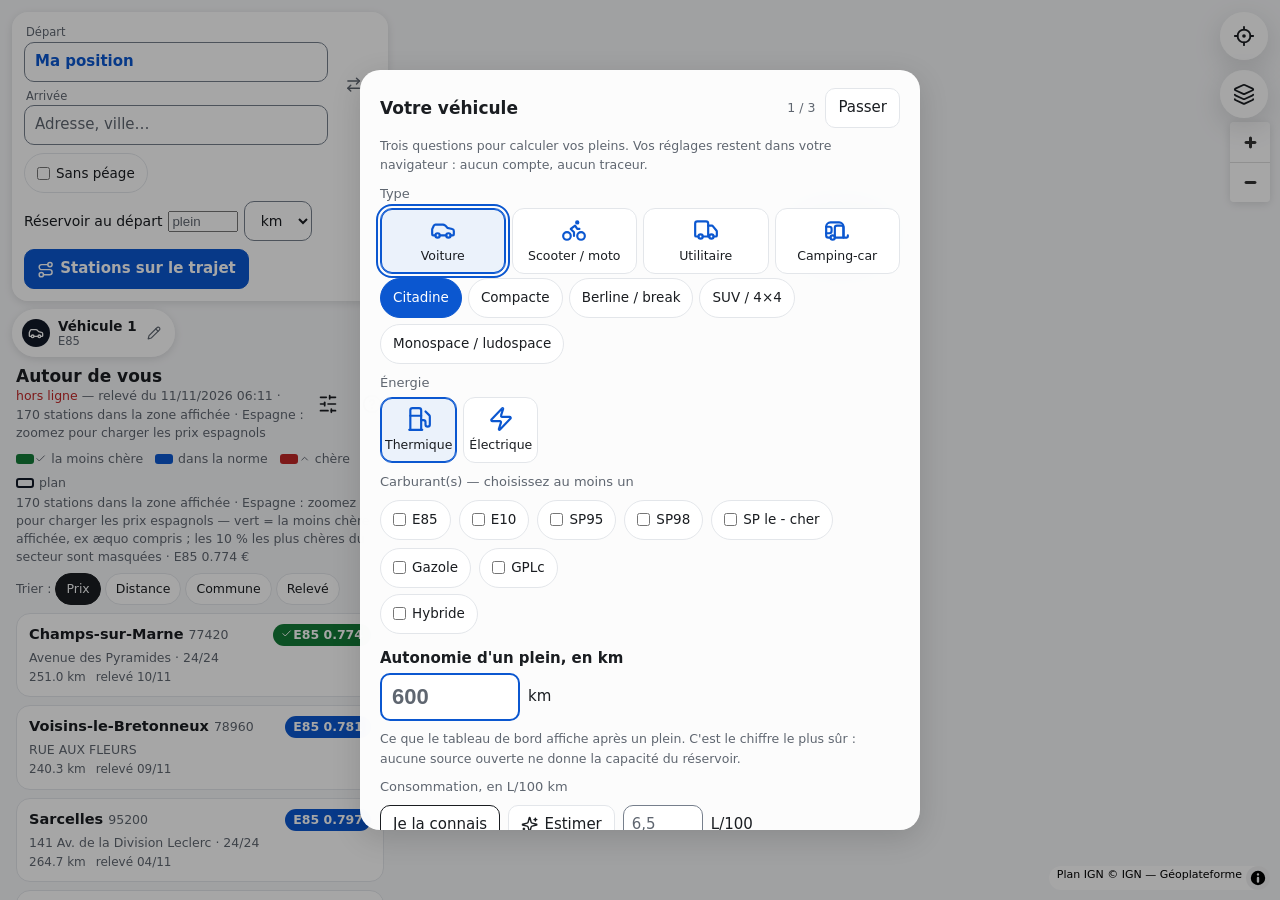
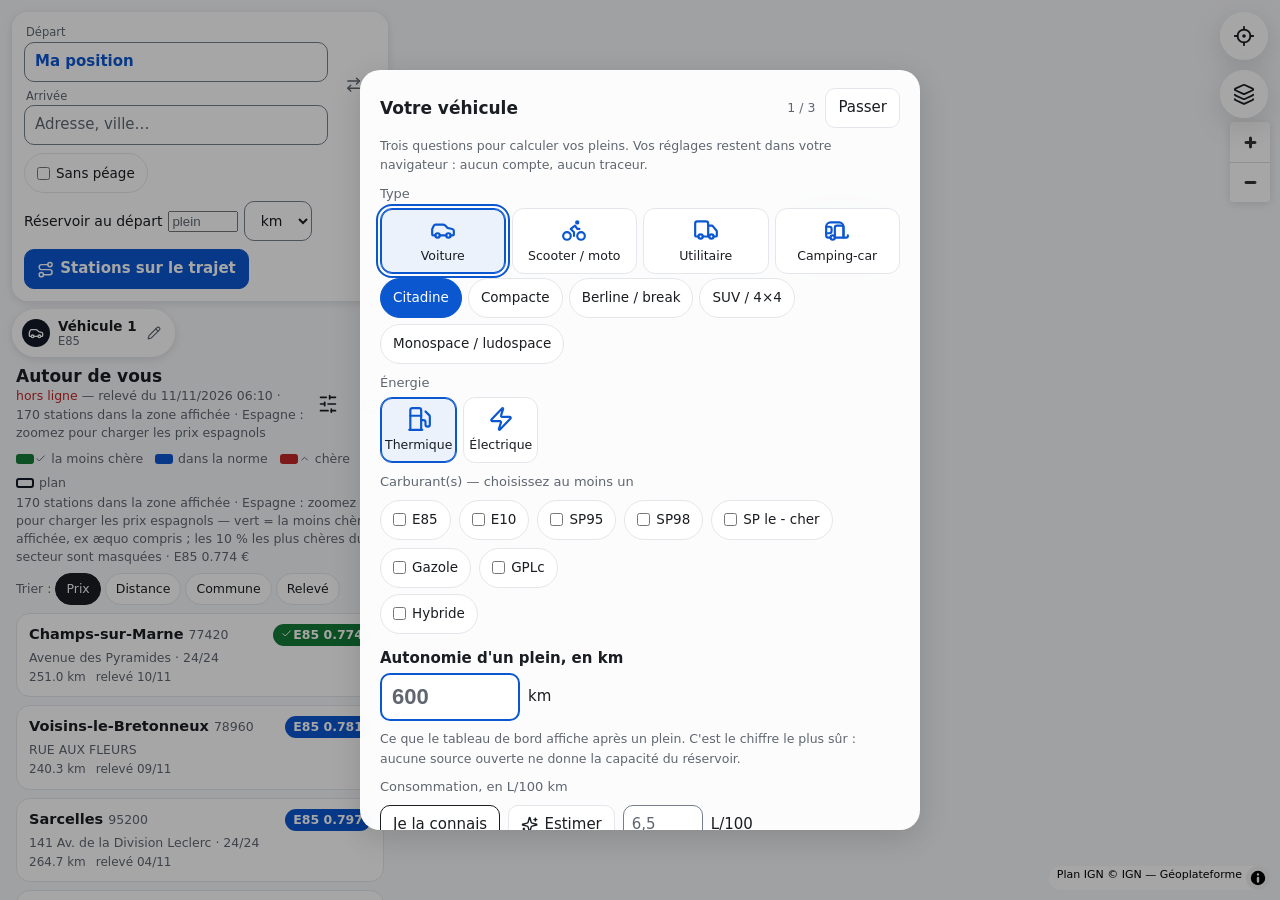
